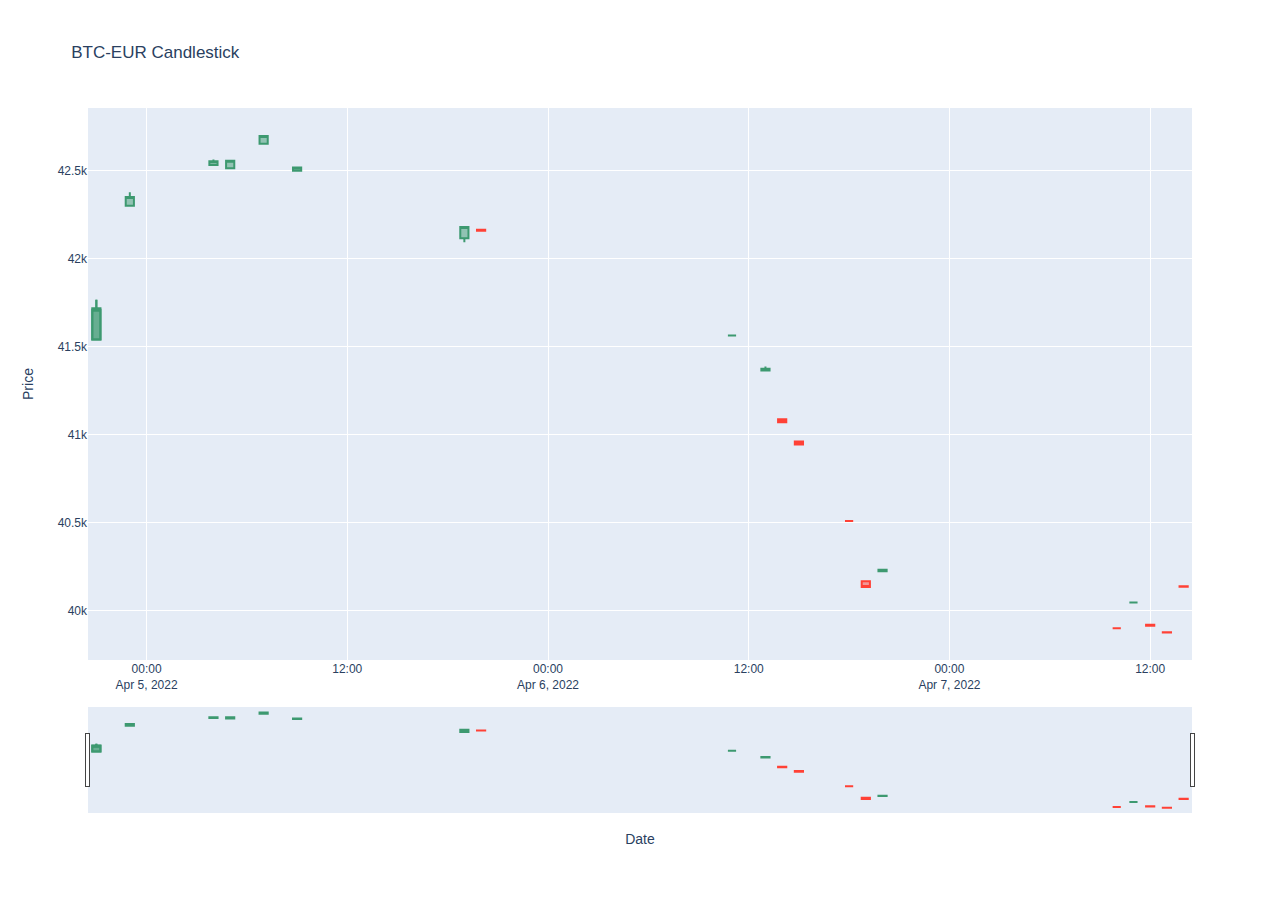
==== templates/candlestickchart.html @ c0e737a2 "Add files via upload" ====
<html>
<head><meta charset="utf-8" /></head>
<body>
    <div>                        <script type="text/javascript">window.PlotlyConfig = {MathJaxConfig: 'local'};</script>
        <script type="text/javascript">/**
* plotly.js v2.9.0
* Copyright 2012-2022, Plotly, Inc.
* All rights reserved.
* Licensed under the MIT license
*/
!function(t){if("object"==typeof exports&&"undefined"!=typeof module)module.exports=t();else if("function"==typeof define&&define.amd)define([],t);else{("undefined"!=typeof window?window:"undefined"!=typeof global?global:"undefined"!=typeof self?self:this).Plotly=t()}}((function(){return function t(e,r,n){function i(o,s){if(!r[o]){if(!e[o]){var l="function"==typeof require&&require;if(!s&&l)return l(o,!0);if(a)return a(o,!0);var c=new Error("Cannot find module '"+o+"'");throw c.code="MODULE_NOT_FOUND",c}var u=r[o]={exports:{}};e[o][0].call(u.exports,(function(t){return i(e[o][1][t]||t)}),u,u.exports,t,e,r,n)}return r[o].exports}for(var a="function"==typeof require&&require,o=0;o<n.length;o++)i(n[o]);return i}({1:[function(t,e,r){"use strict";var n=t("../src/lib"),i={"X,X div":'direction:ltr;font-family:"Open Sans",verdana,arial,sans-serif;margin:0;padding:0;',"X input,X button":'font-family:"Open Sans",verdana,arial,sans-serif;',"X input:focus,X button:focus":"outline:none;","X a":"text-decoration:none;","X a:hover":"text-decoration:none;","X .crisp":"shape-rendering:crispEdges;","X .user-select-none":"-webkit-user-select:none;-moz-user-select:none;-ms-user-select:none;-o-user-select:none;user-select:none;","X svg":"overflow:hidden;","X svg a":"fill:#447adb;","X svg a:hover":"fill:#3c6dc5;","X .main-svg":"position:absolute;top:0;left:0;pointer-events:none;","X .main-svg .draglayer":"pointer-events:all;","X .cursor-default":"cursor:default;","X .cursor-pointer":"cursor:pointer;","X .cursor-crosshair":"cursor:crosshair;","X .cursor-move":"cursor:move;","X .cursor-col-resize":"cursor:col-resize;","X .cursor-row-resize":"cursor:row-resize;","X .cursor-ns-resize":"cursor:ns-resize;","X .cursor-ew-resize":"cursor:ew-resize;","X .cursor-sw-resize":"cursor:sw-resize;","X .cursor-s-resize":"cursor:s-resize;","X .cursor-se-resize":"cursor:se-resize;","X .cursor-w-resize":"cursor:w-resize;","X .cursor-e-resize":"cursor:e-resize;","X .cursor-nw-resize":"cursor:nw-resize;","X .cursor-n-resize":"cursor:n-resize;","X .cursor-ne-resize":"cursor:ne-resize;","X .cursor-grab":"cursor:-webkit-grab;cursor:grab;","X .modebar":"position:absolute;top:2px;right:2px;","X .ease-bg":"-webkit-transition:background-color .3s ease 0s;-moz-transition:background-color .3s ease 0s;-ms-transition:background-color .3s ease 0s;-o-transition:background-color .3s ease 0s;transition:background-color .3s ease 0s;","X .modebar--hover>:not(.watermark)":"opacity:0;-webkit-transition:opacity .3s ease 0s;-moz-transition:opacity .3s ease 0s;-ms-transition:opacity .3s ease 0s;-o-transition:opacity .3s ease 0s;transition:opacity .3s ease 0s;","X:hover .modebar--hover .modebar-group":"opacity:1;","X .modebar-group":"float:left;display:inline-block;box-sizing:border-box;padding-left:8px;position:relative;vertical-align:middle;white-space:nowrap;","X .modebar-btn":"position:relative;font-size:16px;padding:3px 4px;height:22px;cursor:pointer;line-height:normal;box-sizing:border-box;","X .modebar-btn svg":"position:relative;top:2px;","X .modebar.vertical":"display:flex;flex-direction:column;flex-wrap:wrap;align-content:flex-end;max-height:100%;","X .modebar.vertical svg":"top:-1px;","X .modebar.vertical .modebar-group":"display:block;float:none;padding-left:0px;padding-bottom:8px;","X .modebar.vertical .modebar-group .modebar-btn":"display:block;text-align:center;","X [data-title]:before,X [data-title]:after":"position:absolute;-webkit-transform:translate3d(0, 0, 0);-moz-transform:translate3d(0, 0, 0);-ms-transform:translate3d(0, 0, 0);-o-transform:translate3d(0, 0, 0);transform:translate3d(0, 0, 0);display:none;opacity:0;z-index:1001;pointer-events:none;top:110%;right:50%;","X [data-title]:hover:before,X [data-title]:hover:after":"display:block;opacity:1;","X [data-title]:before":'content:"";position:absolute;background:transparent;border:6px solid transparent;z-index:1002;margin-top:-12px;border-bottom-color:#69738a;margin-right:-6px;',"X [data-title]:after":"content:attr(data-title);background:#69738a;color:#fff;padding:8px 10px;font-size:12px;line-height:12px;white-space:nowrap;margin-right:-18px;border-radius:2px;","X .vertical [data-title]:before,X .vertical [data-title]:after":"top:0%;right:200%;","X .vertical [data-title]:before":"border:6px solid transparent;border-left-color:#69738a;margin-top:8px;margin-right:-30px;","X .select-outline":"fill:none;stroke-width:1;shape-rendering:crispEdges;","X .select-outline-1":"stroke:#fff;","X .select-outline-2":"stroke:#000;stroke-dasharray:2px 2px;",Y:'font-family:"Open Sans",verdana,arial,sans-serif;position:fixed;top:50px;right:20px;z-index:10000;font-size:10pt;max-width:180px;',"Y p":"margin:0;","Y .notifier-note":"min-width:180px;max-width:250px;border:1px solid #fff;z-index:3000;margin:0;background-color:#8c97af;background-color:rgba(140,151,175,.9);color:#fff;padding:10px;overflow-wrap:break-word;word-wrap:break-word;-ms-hyphens:auto;-webkit-hyphens:auto;hyphens:auto;","Y .notifier-close":"color:#fff;opacity:.8;float:right;padding:0 5px;background:none;border:none;font-size:20px;font-weight:bold;line-height:20px;","Y .notifier-close:hover":"color:#444;text-decoration:none;cursor:pointer;"};for(var a in i){var o=a.replace(/^,/," ,").replace(/X/g,".js-plotly-plot .plotly").replace(/Y/g,".plotly-notifier");n.addStyleRule(o,i[a])}},{"../src/lib":503}],2:[function(t,e,r){"use strict";e.exports=t("../src/transforms/aggregate")},{"../src/transforms/aggregate":1114}],3:[function(t,e,r){"use strict";e.exports=t("../src/traces/bar")},{"../src/traces/bar":656}],4:[function(t,e,r){"use strict";e.exports=t("../src/traces/barpolar")},{"../src/traces/barpolar":669}],5:[function(t,e,r){"use strict";e.exports=t("../src/traces/box")},{"../src/traces/box":679}],6:[function(t,e,r){"use strict";e.exports=t("../src/components/calendars")},{"../src/components/calendars":364}],7:[function(t,e,r){"use strict";e.exports=t("../src/traces/candlestick")},{"../src/traces/candlestick":688}],8:[function(t,e,r){"use strict";e.exports=t("../src/traces/carpet")},{"../src/traces/carpet":707}],9:[function(t,e,r){"use strict";e.exports=t("../src/traces/choropleth")},{"../src/traces/choropleth":721}],10:[function(t,e,r){"use strict";e.exports=t("../src/traces/choroplethmapbox")},{"../src/traces/choroplethmapbox":728}],11:[function(t,e,r){"use strict";e.exports=t("../src/traces/cone")},{"../src/traces/cone":734}],12:[function(t,e,r){"use strict";e.exports=t("../src/traces/contour")},{"../src/traces/contour":749}],13:[function(t,e,r){"use strict";e.exports=t("../src/traces/contourcarpet")},{"../src/traces/contourcarpet":760}],14:[function(t,e,r){"use strict";e.exports=t("../src/core")},{"../src/core":481}],15:[function(t,e,r){"use strict";e.exports=t("../src/traces/densitymapbox")},{"../src/traces/densitymapbox":768}],16:[function(t,e,r){"use strict";e.exports=t("../src/transforms/filter")},{"../src/transforms/filter":1115}],17:[function(t,e,r){"use strict";e.exports=t("../src/traces/funnel")},{"../src/traces/funnel":778}],18:[function(t,e,r){"use strict";e.exports=t("../src/traces/funnelarea")},{"../src/traces/funnelarea":787}],19:[function(t,e,r){"use strict";e.exports=t("../src/transforms/groupby")},{"../src/transforms/groupby":1116}],20:[function(t,e,r){"use strict";e.exports=t("../src/traces/heatmap")},{"../src/traces/heatmap":800}],21:[function(t,e,r){"use strict";e.exports=t("../src/traces/heatmapgl")},{"../src/traces/heatmapgl":811}],22:[function(t,e,r){"use strict";e.exports=t("../src/traces/histogram")},{"../src/traces/histogram":823}],23:[function(t,e,r){"use strict";e.exports=t("../src/traces/histogram2d")},{"../src/traces/histogram2d":829}],24:[function(t,e,r){"use strict";e.exports=t("../src/traces/histogram2dcontour")},{"../src/traces/histogram2dcontour":833}],25:[function(t,e,r){"use strict";e.exports=t("../src/traces/icicle")},{"../src/traces/icicle":839}],26:[function(t,e,r){"use strict";e.exports=t("../src/traces/image")},{"../src/traces/image":852}],27:[function(t,e,r){"use strict";var n=t("./core");n.register([t("./bar"),t("./box"),t("./heatmap"),t("./histogram"),t("./histogram2d"),t("./histogram2dcontour"),t("./contour"),t("./scatterternary"),t("./violin"),t("./funnel"),t("./waterfall"),t("./image"),t("./pie"),t("./sunburst"),t("./treemap"),t("./icicle"),t("./funnelarea"),t("./scatter3d"),t("./surface"),t("./isosurface"),t("./volume"),t("./mesh3d"),t("./cone"),t("./streamtube"),t("./scattergeo"),t("./choropleth"),t("./scattergl"),t("./splom"),t("./pointcloud"),t("./heatmapgl"),t("./parcoords"),t("./parcats"),t("./scattermapbox"),t("./choroplethmapbox"),t("./densitymapbox"),t("./sankey"),t("./indicator"),t("./table"),t("./carpet"),t("./scattercarpet"),t("./contourcarpet"),t("./ohlc"),t("./candlestick"),t("./scatterpolar"),t("./scatterpolargl"),t("./barpolar"),t("./scattersmith"),t("./aggregate"),t("./filter"),t("./groupby"),t("./sort"),t("./calendars")]),e.exports=n},{"./aggregate":2,"./bar":3,"./barpolar":4,"./box":5,"./calendars":6,"./candlestick":7,"./carpet":8,"./choropleth":9,"./choroplethmapbox":10,"./cone":11,"./contour":12,"./contourcarpet":13,"./core":14,"./densitymapbox":15,"./filter":16,"./funnel":17,"./funnelarea":18,"./groupby":19,"./heatmap":20,"./heatmapgl":21,"./histogram":22,"./histogram2d":23,"./histogram2dcontour":24,"./icicle":25,"./image":26,"./indicator":28,"./isosurface":29,"./mesh3d":30,"./ohlc":31,"./parcats":32,"./parcoords":33,"./pie":34,"./pointcloud":35,"./sankey":36,"./scatter3d":37,"./scattercarpet":38,"./scattergeo":39,"./scattergl":40,"./scattermapbox":41,"./scatterpolar":42,"./scatterpolargl":43,"./scattersmith":44,"./scatterternary":45,"./sort":46,"./splom":47,"./streamtube":48,"./sunburst":49,"./surface":50,"./table":51,"./treemap":52,"./violin":53,"./volume":54,"./waterfall":55}],28:[function(t,e,r){"use strict";e.exports=t("../src/traces/indicator")},{"../src/traces/indicator":860}],29:[function(t,e,r){"use strict";e.exports=t("../src/traces/isosurface")},{"../src/traces/isosurface":866}],30:[function(t,e,r){"use strict";e.exports=t("../src/traces/mesh3d")},{"../src/traces/mesh3d":871}],31:[function(t,e,r){"use strict";e.exports=t("../src/traces/ohlc")},{"../src/traces/ohlc":876}],32:[function(t,e,r){"use strict";e.exports=t("../src/traces/parcats")},{"../src/traces/parcats":885}],33:[function(t,e,r){"use strict";e.exports=t("../src/traces/parcoords")},{"../src/traces/parcoords":895}],34:[function(t,e,r){"use strict";e.exports=t("../src/traces/pie")},{"../src/traces/pie":906}],35:[function(t,e,r){"use strict";e.exports=t("../src/traces/pointcloud")},{"../src/traces/pointcloud":915}],36:[function(t,e,r){"use strict";e.exports=t("../src/traces/sankey")},{"../src/traces/sankey":921}],37:[function(t,e,r){"use strict";e.exports=t("../src/traces/scatter3d")},{"../src/traces/scatter3d":959}],38:[function(t,e,r){"use strict";e.exports=t("../src/traces/scattercarpet")},{"../src/traces/scattercarpet":966}],39:[function(t,e,r){"use strict";e.exports=t("../src/traces/scattergeo")},{"../src/traces/scattergeo":974}],40:[function(t,e,r){"use strict";e.exports=t("../src/traces/scattergl")},{"../src/traces/scattergl":987}],41:[function(t,e,r){"use strict";e.exports=t("../src/traces/scattermapbox")},{"../src/traces/scattermapbox":997}],42:[function(t,e,r){"use strict";e.exports=t("../src/traces/scatterpolar")},{"../src/traces/scatterpolar":1005}],43:[function(t,e,r){"use strict";e.exports=t("../src/traces/scatterpolargl")},{"../src/traces/scatterpolargl":1012}],44:[function(t,e,r){"use strict";e.exports=t("../src/traces/scattersmith")},{"../src/traces/scattersmith":1019}],45:[function(t,e,r){"use strict";e.exports=t("../src/traces/scatterternary")},{"../src/traces/scatterternary":1027}],46:[function(t,e,r){"use strict";e.exports=t("../src/transforms/sort")},{"../src/transforms/sort":1118}],47:[function(t,e,r){"use strict";e.exports=t("../src/traces/splom")},{"../src/traces/splom":1036}],48:[function(t,e,r){"use strict";e.exports=t("../src/traces/streamtube")},{"../src/traces/streamtube":1044}],49:[function(t,e,r){"use strict";e.exports=t("../src/traces/sunburst")},{"../src/traces/sunburst":1052}],50:[function(t,e,r){"use strict";e.exports=t("../src/traces/surface")},{"../src/traces/surface":1061}],51:[function(t,e,r){"use strict";e.exports=t("../src/traces/table")},{"../src/traces/table":1069}],52:[function(t,e,r){"use strict";e.exports=t("../src/traces/treemap")},{"../src/traces/treemap":1080}],53:[function(t,e,r){"use strict";e.exports=t("../src/traces/violin")},{"../src/traces/violin":1093}],54:[function(t,e,r){"use strict";e.exports=t("../src/traces/volume")},{"../src/traces/volume":1101}],55:[function(t,e,r){"use strict";e.exports=t("../src/traces/waterfall")},{"../src/traces/waterfall":1109}],56:[function(t,e,r){!function(n,i){"object"==typeof r&&void 0!==e?i(r,t("d3-array"),t("d3-collection"),t("d3-shape"),t("elementary-circuits-directed-graph")):i(n.d3=n.d3||{},n.d3,n.d3,n.d3,null)}(this,(function(t,e,r,n,i){"use strict";function a(t){return t.target.depth}function o(t,e){return t.sourceLinks.length?t.depth:e-1}function s(t){return function(){return t}}i=i&&i.hasOwnProperty("default")?i.default:i;var l="function"==typeof Symbol&&"symbol"==typeof Symbol.iterator?function(t){return typeof t}:function(t){return t&&"function"==typeof Symbol&&t.constructor===Symbol&&t!==Symbol.prototype?"symbol":typeof t};function c(t,e){return f(t.source,e.source)||t.index-e.index}function u(t,e){return f(t.target,e.target)||t.index-e.index}function f(t,e){return t.partOfCycle===e.partOfCycle?t.y0-e.y0:"top"===t.circularLinkType||"bottom"===e.circularLinkType?-1:1}function h(t){return t.value}function p(t){return(t.y0+t.y1)/2}function d(t){return p(t.source)}function g(t){return p(t.target)}function m(t){return t.index}function v(t){return t.nodes}function y(t){return t.links}function x(t,e){var r=t.get(e);if(!r)throw new Error("missing: "+e);return r}function b(t,e){return e(t)}function _(t,e,r){var n=0;if(null===r){for(var a=[],o=0;o<t.links.length;o++){var s=t.links[o],l=s.source.index,c=s.target.index;a[l]||(a[l]=[]),a[c]||(a[c]=[]),-1===a[l].indexOf(c)&&a[l].push(c)}var u=i(a);u.sort((function(t,e){return t.length-e.length}));var f={};for(o=0;o<u.length;o++){var h=u[o].slice(-2);f[h[0]]||(f[h[0]]={}),f[h[0]][h[1]]=!0}t.links.forEach((function(t){var e=t.target.index,r=t.source.index;e===r||f[r]&&f[r][e]?(t.circular=!0,t.circularLinkID=n,n+=1):t.circular=!1}))}else t.links.forEach((function(t){t.source[r]<t.target[r]?t.circular=!1:(t.circular=!0,t.circularLinkID=n,n+=1)}))}function w(t,e){var r=0,n=0;t.links.forEach((function(i){i.circular&&(i.source.circularLinkType||i.target.circularLinkType?i.circularLinkType=i.source.circularLinkType?i.source.circularLinkType:i.target.circularLinkType:i.circularLinkType=r<n?"top":"bottom","top"==i.circularLinkType?r+=1:n+=1,t.nodes.forEach((function(t){b(t,e)!=b(i.source,e)&&b(t,e)!=b(i.target,e)||(t.circularLinkType=i.circularLinkType)})))})),t.links.forEach((function(t){t.circular&&(t.source.circularLinkType==t.target.circularLinkType&&(t.circularLinkType=t.source.circularLinkType),q(t,e)&&(t.circularLinkType=t.source.circularLinkType))}))}function T(t){var e=Math.abs(t.y1-t.y0),r=Math.abs(t.target.x0-t.source.x1);return Math.atan(r/e)}function k(t,e){var r=0;t.sourceLinks.forEach((function(t){r=t.circular&&!q(t,e)?r+1:r}));var n=0;return t.targetLinks.forEach((function(t){n=t.circular&&!q(t,e)?n+1:n})),r+n}function A(t){var e=t.source.sourceLinks,r=0;e.forEach((function(t){r=t.circular?r+1:r}));var n=t.target.targetLinks,i=0;return n.forEach((function(t){i=t.circular?i+1:i})),!(r>1||i>1)}function M(t,e,r){return t.sort(E),t.forEach((function(n,i){var a,o,s=0;if(q(n,r)&&A(n))n.circularPathData.verticalBuffer=s+n.width/2;else{for(var l=0;l<i;l++)if(a=t[i],o=t[l],!(a.source.column<o.target.column||a.target.column>o.source.column)){var c=t[l].circularPathData.verticalBuffer+t[l].width/2+e;s=c>s?c:s}n.circularPathData.verticalBuffer=s+n.width/2}})),t}function S(t,r,i,a){var o=e.min(t.links,(function(t){return t.source.y0}));t.links.forEach((function(t){t.circular&&(t.circularPathData={})})),M(t.links.filter((function(t){return"top"==t.circularLinkType})),r,a),M(t.links.filter((function(t){return"bottom"==t.circularLinkType})),r,a),t.links.forEach((function(e){if(e.circular){if(e.circularPathData.arcRadius=e.width+10,e.circularPathData.leftNodeBuffer=5,e.circularPathData.rightNodeBuffer=5,e.circularPathData.sourceWidth=e.source.x1-e.source.x0,e.circularPathData.sourceX=e.source.x0+e.circularPathData.sourceWidth,e.circularPathData.targetX=e.target.x0,e.circularPathData.sourceY=e.y0,e.circularPathData.targetY=e.y1,q(e,a)&&A(e))e.circularPathData.leftSmallArcRadius=10+e.width/2,e.circularPathData.leftLargeArcRadius=10+e.width/2,e.circularPathData.rightSmallArcRadius=10+e.width/2,e.circularPathData.rightLargeArcRadius=10+e.width/2,"bottom"==e.circularLinkType?(e.circularPathData.verticalFullExtent=e.source.y1+25+e.circularPathData.verticalBuffer,e.circularPathData.verticalLeftInnerExtent=e.circularPathData.verticalFullExtent-e.circularPathData.leftLargeArcRadius,e.circularPathData.verticalRightInnerExtent=e.circularPathData.verticalFullExtent-e.circularPathData.rightLargeArcRadius):(e.circularPathData.verticalFullExtent=e.source.y0-25-e.circularPathData.verticalBuffer,e.circularPathData.verticalLeftInnerExtent=e.circularPathData.verticalFullExtent+e.circularPathData.leftLargeArcRadius,e.circularPathData.verticalRightInnerExtent=e.circularPathData.verticalFullExtent+e.circularPathData.rightLargeArcRadius);else{var s=e.source.column,l=e.circularLinkType,c=t.links.filter((function(t){return t.source.column==s&&t.circularLinkType==l}));"bottom"==e.circularLinkType?c.sort(C):c.sort(L);var u=0;c.forEach((function(t,n){t.circularLinkID==e.circularLinkID&&(e.circularPathData.leftSmallArcRadius=10+e.width/2+u,e.circularPathData.leftLargeArcRadius=10+e.width/2+n*r+u),u+=t.width})),s=e.target.column,c=t.links.filter((function(t){return t.target.column==s&&t.circularLinkType==l})),"bottom"==e.circularLinkType?c.sort(I):c.sort(P),u=0,c.forEach((function(t,n){t.circularLinkID==e.circularLinkID&&(e.circularPathData.rightSmallArcRadius=10+e.width/2+u,e.circularPathData.rightLargeArcRadius=10+e.width/2+n*r+u),u+=t.width})),"bottom"==e.circularLinkType?(e.circularPathData.verticalFullExtent=Math.max(i,e.source.y1,e.target.y1)+25+e.circularPathData.verticalBuffer,e.circularPathData.verticalLeftInnerExtent=e.circularPathData.verticalFullExtent-e.circularPathData.leftLargeArcRadius,e.circularPathData.verticalRightInnerExtent=e.circularPathData.verticalFullExtent-e.circularPathData.rightLargeArcRadius):(e.circularPathData.verticalFullExtent=o-25-e.circularPathData.verticalBuffer,e.circularPathData.verticalLeftInnerExtent=e.circularPathData.verticalFullExtent+e.circularPathData.leftLargeArcRadius,e.circularPathData.verticalRightInnerExtent=e.circularPathData.verticalFullExtent+e.circularPathData.rightLargeArcRadius)}e.circularPathData.leftInnerExtent=e.circularPathData.sourceX+e.circularPathData.leftNodeBuffer,e.circularPathData.rightInnerExtent=e.circularPathData.targetX-e.circularPathData.rightNodeBuffer,e.circularPathData.leftFullExtent=e.circularPathData.sourceX+e.circularPathData.leftLargeArcRadius+e.circularPathData.leftNodeBuffer,e.circularPathData.rightFullExtent=e.circularPathData.targetX-e.circularPathData.rightLargeArcRadius-e.circularPathData.rightNodeBuffer}if(e.circular)e.path=function(t){var e="";e="top"==t.circularLinkType?"M"+t.circularPathData.sourceX+" "+t.circularPathData.sourceY+" L"+t.circularPathData.leftInnerExtent+" "+t.circularPathData.sourceY+" A"+t.circularPathData.leftLargeArcRadius+" "+t.circularPathData.leftSmallArcRadius+" 0 0 0 "+t.circularPathData.leftFullExtent+" "+(t.circularPathData.sourceY-t.circularPathData.leftSmallArcRadius)+" L"+t.circularPathData.leftFullExtent+" "+t.circularPathData.verticalLeftInnerExtent+" A"+t.circularPathData.leftLargeArcRadius+" "+t.circularPathData.leftLargeArcRadius+" 0 0 0 "+t.circularPathData.leftInnerExtent+" "+t.circularPathData.verticalFullExtent+" L"+t.circularPathData.rightInnerExtent+" "+t.circularPathData.verticalFullExtent+" A"+t.circularPathData.rightLargeArcRadius+" "+t.circularPathData.rightLargeArcRadius+" 0 0 0 "+t.circularPathData.rightFullExtent+" "+t.circularPathData.verticalRightInnerExtent+" L"+t.circularPathData.rightFullExtent+" "+(t.circularPathData.targetY-t.circularPathData.rightSmallArcRadius)+" A"+t.circularPathData.rightLargeArcRadius+" "+t.circularPathData.rightSmallArcRadius+" 0 0 0 "+t.circularPathData.rightInnerExtent+" "+t.circularPathData.targetY+" L"+t.circularPathData.targetX+" "+t.circularPathData.targetY:"M"+t.circularPathData.sourceX+" "+t.circularPathData.sourceY+" L"+t.circularPathData.leftInnerExtent+" "+t.circularPathData.sourceY+" A"+t.circularPathData.leftLargeArcRadius+" "+t.circularPathData.leftSmallArcRadius+" 0 0 1 "+t.circularPathData.leftFullExtent+" "+(t.circularPathData.sourceY+t.circularPathData.leftSmallArcRadius)+" L"+t.circularPathData.leftFullExtent+" "+t.circularPathData.verticalLeftInnerExtent+" A"+t.circularPathData.leftLargeArcRadius+" "+t.circularPathData.leftLargeArcRadius+" 0 0 1 "+t.circularPathData.leftInnerExtent+" "+t.circularPathData.verticalFullExtent+" L"+t.circularPathData.rightInnerExtent+" "+t.circularPathData.verticalFullExtent+" A"+t.circularPathData.rightLargeArcRadius+" "+t.circularPathData.rightLargeArcRadius+" 0 0 1 "+t.circularPathData.rightFullExtent+" "+t.circularPathData.verticalRightInnerExtent+" L"+t.circularPathData.rightFullExtent+" "+(t.circularPathData.targetY+t.circularPathData.rightSmallArcRadius)+" A"+t.circularPathData.rightLargeArcRadius+" "+t.circularPathData.rightSmallArcRadius+" 0 0 1 "+t.circularPathData.rightInnerExtent+" "+t.circularPathData.targetY+" L"+t.circularPathData.targetX+" "+t.circularPathData.targetY;return e}(e);else{var f=n.linkHorizontal().source((function(t){return[t.source.x0+(t.source.x1-t.source.x0),t.y0]})).target((function(t){return[t.target.x0,t.y1]}));e.path=f(e)}}))}function E(t,e){return O(t)==O(e)?"bottom"==t.circularLinkType?C(t,e):L(t,e):O(e)-O(t)}function L(t,e){return t.y0-e.y0}function C(t,e){return e.y0-t.y0}function P(t,e){return t.y1-e.y1}function I(t,e){return e.y1-t.y1}function O(t){return t.target.column-t.source.column}function z(t){return t.target.x0-t.source.x1}function D(t,e){var r=T(t),n=z(e)/Math.tan(r);return"up"==H(t)?t.y1+n:t.y1-n}function R(t,e){var r=T(t),n=z(e)/Math.tan(r);return"up"==H(t)?t.y1-n:t.y1+n}function F(t,e,r,n){t.links.forEach((function(i){if(!i.circular&&i.target.column-i.source.column>1){var a=i.source.column+1,o=i.target.column-1,s=1,l=o-a+1;for(s=1;a<=o;a++,s++)t.nodes.forEach((function(o){if(o.column==a){var c,u=s/(l+1),f=Math.pow(1-u,3),h=3*u*Math.pow(1-u,2),p=3*Math.pow(u,2)*(1-u),d=Math.pow(u,3),g=f*i.y0+h*i.y0+p*i.y1+d*i.y1,m=g-i.width/2,v=g+i.width/2;m>o.y0&&m<o.y1?(c=o.y1-m+10,c="bottom"==o.circularLinkType?c:-c,o=N(o,c,e,r),t.nodes.forEach((function(t){b(t,n)!=b(o,n)&&t.column==o.column&&B(o,t)&&N(t,c,e,r)}))):(v>o.y0&&v<o.y1||m<o.y0&&v>o.y1)&&(c=v-o.y0+10,o=N(o,c,e,r),t.nodes.forEach((function(t){b(t,n)!=b(o,n)&&t.column==o.column&&t.y0<o.y1&&t.y1>o.y1&&N(t,c,e,r)})))}}))}}))}function B(t,e){return t.y0>e.y0&&t.y0<e.y1||(t.y1>e.y0&&t.y1<e.y1||t.y0<e.y0&&t.y1>e.y1)}function N(t,e,r,n){return t.y0+e>=r&&t.y1+e<=n&&(t.y0=t.y0+e,t.y1=t.y1+e,t.targetLinks.forEach((function(t){t.y1=t.y1+e})),t.sourceLinks.forEach((function(t){t.y0=t.y0+e}))),t}function j(t,e,r,n){t.nodes.forEach((function(i){n&&i.y+(i.y1-i.y0)>e&&(i.y=i.y-(i.y+(i.y1-i.y0)-e));var a=t.links.filter((function(t){return b(t.source,r)==b(i,r)})),o=a.length;o>1&&a.sort((function(t,e){if(!t.circular&&!e.circular){if(t.target.column==e.target.column)return t.y1-e.y1;if(!V(t,e))return t.y1-e.y1;if(t.target.column>e.target.column){var r=R(e,t);return t.y1-r}if(e.target.column>t.target.column)return R(t,e)-e.y1}return t.circular&&!e.circular?"top"==t.circularLinkType?-1:1:e.circular&&!t.circular?"top"==e.circularLinkType?1:-1:t.circular&&e.circular?t.circularLinkType===e.circularLinkType&&"top"==t.circularLinkType?t.target.column===e.target.column?t.target.y1-e.target.y1:e.target.column-t.target.column:t.circularLinkType===e.circularLinkType&&"bottom"==t.circularLinkType?t.target.column===e.target.column?e.target.y1-t.target.y1:t.target.column-e.target.column:"top"==t.circularLinkType?-1:1:void 0}));var s=i.y0;a.forEach((function(t){t.y0=s+t.width/2,s+=t.width})),a.forEach((function(t,e){if("bottom"==t.circularLinkType){for(var r=e+1,n=0;r<o;r++)n+=a[r].width;t.y0=i.y1-n-t.width/2}}))}))}function U(t,e,r){t.nodes.forEach((function(e){var n=t.links.filter((function(t){return b(t.target,r)==b(e,r)})),i=n.length;i>1&&n.sort((function(t,e){if(!t.circular&&!e.circular){if(t.source.column==e.source.column)return t.y0-e.y0;if(!V(t,e))return t.y0-e.y0;if(e.source.column<t.source.column){var r=D(e,t);return t.y0-r}if(t.source.column<e.source.column)return D(t,e)-e.y0}return t.circular&&!e.circular?"top"==t.circularLinkType?-1:1:e.circular&&!t.circular?"top"==e.circularLinkType?1:-1:t.circular&&e.circular?t.circularLinkType===e.circularLinkType&&"top"==t.circularLinkType?t.source.column===e.source.column?t.source.y1-e.source.y1:t.source.column-e.source.column:t.circularLinkType===e.circularLinkType&&"bottom"==t.circularLinkType?t.source.column===e.source.column?t.source.y1-e.source.y1:e.source.column-t.source.column:"top"==t.circularLinkType?-1:1:void 0}));var a=e.y0;n.forEach((function(t){t.y1=a+t.width/2,a+=t.width})),n.forEach((function(t,r){if("bottom"==t.circularLinkType){for(var a=r+1,o=0;a<i;a++)o+=n[a].width;t.y1=e.y1-o-t.width/2}}))}))}function V(t,e){return H(t)==H(e)}function H(t){return t.y0-t.y1>0?"up":"down"}function q(t,e){return b(t.source,e)==b(t.target,e)}function G(t,r,n){var i=t.nodes,a=t.links,o=!1,s=!1;if(a.forEach((function(t){"top"==t.circularLinkType?o=!0:"bottom"==t.circularLinkType&&(s=!0)})),0==o||0==s){var l=e.min(i,(function(t){return t.y0})),c=(n-r)/(e.max(i,(function(t){return t.y1}))-l);i.forEach((function(t){var e=(t.y1-t.y0)*c;t.y0=(t.y0-l)*c,t.y1=t.y0+e})),a.forEach((function(t){t.y0=(t.y0-l)*c,t.y1=(t.y1-l)*c,t.width=t.width*c}))}}t.sankeyCircular=function(){var t,n,i=0,a=0,b=1,T=1,A=24,M=m,E=o,L=v,C=y,P=32,I=2,O=null;function z(){var t={nodes:L.apply(null,arguments),links:C.apply(null,arguments)};D(t),_(t,M,O),R(t),B(t),w(t,M),N(t,P,M),V(t);for(var e=4,r=0;r<e;r++)j(t,T,M),U(t,T,M),F(t,a,T,M),j(t,T,M),U(t,T,M);return G(t,a,T),S(t,I,T,M),t}function D(t){t.nodes.forEach((function(t,e){t.index=e,t.sourceLinks=[],t.targetLinks=[]}));var e=r.map(t.nodes,M);return t.links.forEach((function(t,r){t.index=r;var n=t.source,i=t.target;"object"!==(void 0===n?"undefined":l(n))&&(n=t.source=x(e,n)),"object"!==(void 0===i?"undefined":l(i))&&(i=t.target=x(e,i)),n.sourceLinks.push(t),i.targetLinks.push(t)})),t}function R(t){t.nodes.forEach((function(t){t.partOfCycle=!1,t.value=Math.max(e.sum(t.sourceLinks,h),e.sum(t.targetLinks,h)),t.sourceLinks.forEach((function(e){e.circular&&(t.partOfCycle=!0,t.circularLinkType=e.circularLinkType)})),t.targetLinks.forEach((function(e){e.circular&&(t.partOfCycle=!0,t.circularLinkType=e.circularLinkType)}))}))}function B(t){var e,r,n;for(e=t.nodes,r=[],n=0;e.length;++n,e=r,r=[])e.forEach((function(t){t.depth=n,t.sourceLinks.forEach((function(t){r.indexOf(t.target)<0&&!t.circular&&r.push(t.target)}))}));for(e=t.nodes,r=[],n=0;e.length;++n,e=r,r=[])e.forEach((function(t){t.height=n,t.targetLinks.forEach((function(t){r.indexOf(t.source)<0&&!t.circular&&r.push(t.source)}))}));t.nodes.forEach((function(t){t.column=Math.floor(E.call(null,t,n))}))}function N(o,s,l){var c=r.nest().key((function(t){return t.column})).sortKeys(e.ascending).entries(o.nodes).map((function(t){return t.values}));!function(r){if(n){var s=1/0;c.forEach((function(t){var e=T*n/(t.length+1);s=e<s?e:s})),t=s}var l=e.min(c,(function(r){return(T-a-(r.length-1)*t)/e.sum(r,h)}));l*=.3,o.links.forEach((function(t){t.width=t.value*l}));var u=function(t){var r=0,n=0,i=0,a=0,o=e.max(t.nodes,(function(t){return t.column}));return t.links.forEach((function(t){t.circular&&("top"==t.circularLinkType?r+=t.width:n+=t.width,0==t.target.column&&(a+=t.width),t.source.column==o&&(i+=t.width))})),{top:r=r>0?r+25+10:r,bottom:n=n>0?n+25+10:n,left:a=a>0?a+25+10:a,right:i=i>0?i+25+10:i}}(o),f=function(t,r){var n=e.max(t.nodes,(function(t){return t.column})),o=b-i,s=T-a,l=o/(o+r.right+r.left),c=s/(s+r.top+r.bottom);return i=i*l+r.left,b=0==r.right?b:b*l,a=a*c+r.top,T*=c,t.nodes.forEach((function(t){t.x0=i+t.column*((b-i-A)/n),t.x1=t.x0+A})),c}(o,u);l*=f,o.links.forEach((function(t){t.width=t.value*l})),c.forEach((function(t){var e=t.length;t.forEach((function(t,n){t.depth==c.length-1&&1==e||0==t.depth&&1==e?(t.y0=T/2-t.value*l,t.y1=t.y0+t.value*l):t.partOfCycle?0==k(t,r)?(t.y0=T/2+n,t.y1=t.y0+t.value*l):"top"==t.circularLinkType?(t.y0=a+n,t.y1=t.y0+t.value*l):(t.y0=T-t.value*l-n,t.y1=t.y0+t.value*l):0==u.top||0==u.bottom?(t.y0=(T-a)/e*n,t.y1=t.y0+t.value*l):(t.y0=(T-a)/2-e/2+n,t.y1=t.y0+t.value*l)}))}))}(l),y();for(var u=1,m=s;m>0;--m)v(u*=.99,l),y();function v(t,r){var n=c.length;c.forEach((function(i){var a=i.length,o=i[0].depth;i.forEach((function(i){var s;if(i.sourceLinks.length||i.targetLinks.length)if(i.partOfCycle&&k(i,r)>0);else if(0==o&&1==a)s=i.y1-i.y0,i.y0=T/2-s/2,i.y1=T/2+s/2;else if(o==n-1&&1==a)s=i.y1-i.y0,i.y0=T/2-s/2,i.y1=T/2+s/2;else{var l=e.mean(i.sourceLinks,g),c=e.mean(i.targetLinks,d),u=((l&&c?(l+c)/2:l||c)-p(i))*t;i.y0+=u,i.y1+=u}}))}))}function y(){c.forEach((function(e){var r,n,i,o=a,s=e.length;for(e.sort(f),i=0;i<s;++i)(n=o-(r=e[i]).y0)>0&&(r.y0+=n,r.y1+=n),o=r.y1+t;if((n=o-t-T)>0)for(o=r.y0-=n,r.y1-=n,i=s-2;i>=0;--i)(n=(r=e[i]).y1+t-o)>0&&(r.y0-=n,r.y1-=n),o=r.y0}))}}function V(t){t.nodes.forEach((function(t){t.sourceLinks.sort(u),t.targetLinks.sort(c)})),t.nodes.forEach((function(t){var e=t.y0,r=e,n=t.y1,i=n;t.sourceLinks.forEach((function(t){t.circular?(t.y0=n-t.width/2,n-=t.width):(t.y0=e+t.width/2,e+=t.width)})),t.targetLinks.forEach((function(t){t.circular?(t.y1=i-t.width/2,i-=t.width):(t.y1=r+t.width/2,r+=t.width)}))}))}return z.nodeId=function(t){return arguments.length?(M="function"==typeof t?t:s(t),z):M},z.nodeAlign=function(t){return arguments.length?(E="function"==typeof t?t:s(t),z):E},z.nodeWidth=function(t){return arguments.length?(A=+t,z):A},z.nodePadding=function(e){return arguments.length?(t=+e,z):t},z.nodes=function(t){return arguments.length?(L="function"==typeof t?t:s(t),z):L},z.links=function(t){return arguments.length?(C="function"==typeof t?t:s(t),z):C},z.size=function(t){return arguments.length?(i=a=0,b=+t[0],T=+t[1],z):[b-i,T-a]},z.extent=function(t){return arguments.length?(i=+t[0][0],b=+t[1][0],a=+t[0][1],T=+t[1][1],z):[[i,a],[b,T]]},z.iterations=function(t){return arguments.length?(P=+t,z):P},z.circularLinkGap=function(t){return arguments.length?(I=+t,z):I},z.nodePaddingRatio=function(t){return arguments.length?(n=+t,z):n},z.sortNodes=function(t){return arguments.length?(O=t,z):O},z.update=function(t){return w(t,M),V(t),t.links.forEach((function(t){t.circular&&(t.circularLinkType=t.y0+t.y1<T?"top":"bottom",t.source.circularLinkType=t.circularLinkType,t.target.circularLinkType=t.circularLinkType)})),j(t,T,M,!1),U(t,T,M),S(t,I,T,M),t},z},t.sankeyCenter=function(t){return t.targetLinks.length?t.depth:t.sourceLinks.length?e.min(t.sourceLinks,a)-1:0},t.sankeyLeft=function(t){return t.depth},t.sankeyRight=function(t,e){return e-1-t.height},t.sankeyJustify=o,Object.defineProperty(t,"__esModule",{value:!0})}))},{"d3-array":107,"d3-collection":108,"d3-shape":119,"elementary-circuits-directed-graph":130}],57:[function(t,e,r){!function(n,i){"object"==typeof r&&void 0!==e?i(r,t("d3-array"),t("d3-collection"),t("d3-shape")):i(n.d3=n.d3||{},n.d3,n.d3,n.d3)}(this,(function(t,e,r,n){"use strict";function i(t){return t.target.depth}function a(t,e){return t.sourceLinks.length?t.depth:e-1}function o(t){return function(){return t}}function s(t,e){return c(t.source,e.source)||t.index-e.index}function l(t,e){return c(t.target,e.target)||t.index-e.index}function c(t,e){return t.y0-e.y0}function u(t){return t.value}function f(t){return(t.y0+t.y1)/2}function h(t){return f(t.source)*t.value}function p(t){return f(t.target)*t.value}function d(t){return t.index}function g(t){return t.nodes}function m(t){return t.links}function v(t,e){var r=t.get(e);if(!r)throw new Error("missing: "+e);return r}function y(t){return[t.source.x1,t.y0]}function x(t){return[t.target.x0,t.y1]}t.sankey=function(){var t=0,n=0,i=1,y=1,x=24,b=8,_=d,w=a,T=g,k=m,A=32;function M(){var t={nodes:T.apply(null,arguments),links:k.apply(null,arguments)};return S(t),E(t),L(t),C(t),P(t),t}function S(t){t.nodes.forEach((function(t,e){t.index=e,t.sourceLinks=[],t.targetLinks=[]}));var e=r.map(t.nodes,_);t.links.forEach((function(t,r){t.index=r;var n=t.source,i=t.target;"object"!=typeof n&&(n=t.source=v(e,n)),"object"!=typeof i&&(i=t.target=v(e,i)),n.sourceLinks.push(t),i.targetLinks.push(t)}))}function E(t){t.nodes.forEach((function(t){t.value=Math.max(e.sum(t.sourceLinks,u),e.sum(t.targetLinks,u))}))}function L(e){var r,n,a;for(r=e.nodes,n=[],a=0;r.length;++a,r=n,n=[])r.forEach((function(t){t.depth=a,t.sourceLinks.forEach((function(t){n.indexOf(t.target)<0&&n.push(t.target)}))}));for(r=e.nodes,n=[],a=0;r.length;++a,r=n,n=[])r.forEach((function(t){t.height=a,t.targetLinks.forEach((function(t){n.indexOf(t.source)<0&&n.push(t.source)}))}));var o=(i-t-x)/(a-1);e.nodes.forEach((function(e){e.x1=(e.x0=t+Math.max(0,Math.min(a-1,Math.floor(w.call(null,e,a))))*o)+x}))}function C(t){var i=r.nest().key((function(t){return t.x0})).sortKeys(e.ascending).entries(t.nodes).map((function(t){return t.values}));!function(){var r=e.max(i,(function(t){return t.length})),a=2/3*(y-n)/(r-1);b>a&&(b=a);var o=e.min(i,(function(t){return(y-n-(t.length-1)*b)/e.sum(t,u)}));i.forEach((function(t){t.forEach((function(t,e){t.y1=(t.y0=e)+t.value*o}))})),t.links.forEach((function(t){t.width=t.value*o}))}(),d();for(var a=1,o=A;o>0;--o)l(a*=.99),d(),s(a),d();function s(t){i.forEach((function(r){r.forEach((function(r){if(r.targetLinks.length){var n=(e.sum(r.targetLinks,h)/e.sum(r.targetLinks,u)-f(r))*t;r.y0+=n,r.y1+=n}}))}))}function l(t){i.slice().reverse().forEach((function(r){r.forEach((function(r){if(r.sourceLinks.length){var n=(e.sum(r.sourceLinks,p)/e.sum(r.sourceLinks,u)-f(r))*t;r.y0+=n,r.y1+=n}}))}))}function d(){i.forEach((function(t){var e,r,i,a=n,o=t.length;for(t.sort(c),i=0;i<o;++i)(r=a-(e=t[i]).y0)>0&&(e.y0+=r,e.y1+=r),a=e.y1+b;if((r=a-b-y)>0)for(a=e.y0-=r,e.y1-=r,i=o-2;i>=0;--i)(r=(e=t[i]).y1+b-a)>0&&(e.y0-=r,e.y1-=r),a=e.y0}))}}function P(t){t.nodes.forEach((function(t){t.sourceLinks.sort(l),t.targetLinks.sort(s)})),t.nodes.forEach((function(t){var e=t.y0,r=e;t.sourceLinks.forEach((function(t){t.y0=e+t.width/2,e+=t.width})),t.targetLinks.forEach((function(t){t.y1=r+t.width/2,r+=t.width}))}))}return M.update=function(t){return P(t),t},M.nodeId=function(t){return arguments.length?(_="function"==typeof t?t:o(t),M):_},M.nodeAlign=function(t){return arguments.length?(w="function"==typeof t?t:o(t),M):w},M.nodeWidth=function(t){return arguments.length?(x=+t,M):x},M.nodePadding=function(t){return arguments.length?(b=+t,M):b},M.nodes=function(t){return arguments.length?(T="function"==typeof t?t:o(t),M):T},M.links=function(t){return arguments.length?(k="function"==typeof t?t:o(t),M):k},M.size=function(e){return arguments.length?(t=n=0,i=+e[0],y=+e[1],M):[i-t,y-n]},M.extent=function(e){return arguments.length?(t=+e[0][0],i=+e[1][0],n=+e[0][1],y=+e[1][1],M):[[t,n],[i,y]]},M.iterations=function(t){return arguments.length?(A=+t,M):A},M},t.sankeyCenter=function(t){return t.targetLinks.length?t.depth:t.sourceLinks.length?e.min(t.sourceLinks,i)-1:0},t.sankeyLeft=function(t){return t.depth},t.sankeyRight=function(t,e){return e-1-t.height},t.sankeyJustify=a,t.sankeyLinkHorizontal=function(){return n.linkHorizontal().source(y).target(x)},Object.defineProperty(t,"__esModule",{value:!0})}))},{"d3-array":107,"d3-collection":108,"d3-shape":119}],58:[function(t,e,r){(function(){var t={version:"3.8.0"},r=[].slice,n=function(t){return r.call(t)},i=self.document;function a(t){return t&&(t.ownerDocument||t.document||t).documentElement}function o(t){return t&&(t.ownerDocument&&t.ownerDocument.defaultView||t.document&&t||t.defaultView)}if(i)try{n(i.documentElement.childNodes)[0].nodeType}catch(t){n=function(t){for(var e=t.length,r=new Array(e);e--;)r[e]=t[e];return r}}if(Date.now||(Date.now=function(){return+new Date}),i)try{i.createElement("DIV").style.setProperty("opacity",0,"")}catch(t){var s=this.Element.prototype,l=s.setAttribute,c=s.setAttributeNS,u=this.CSSStyleDeclaration.prototype,f=u.setProperty;s.setAttribute=function(t,e){l.call(this,t,e+"")},s.setAttributeNS=function(t,e,r){c.call(this,t,e,r+"")},u.setProperty=function(t,e,r){f.call(this,t,e+"",r)}}function h(t,e){return t<e?-1:t>e?1:t>=e?0:NaN}function p(t){return null===t?NaN:+t}function d(t){return!isNaN(t)}function g(t){return{left:function(e,r,n,i){for(arguments.length<3&&(n=0),arguments.length<4&&(i=e.length);n<i;){var a=n+i>>>1;t(e[a],r)<0?n=a+1:i=a}return n},right:function(e,r,n,i){for(arguments.length<3&&(n=0),arguments.length<4&&(i=e.length);n<i;){var a=n+i>>>1;t(e[a],r)>0?i=a:n=a+1}return n}}}t.ascending=h,t.descending=function(t,e){return e<t?-1:e>t?1:e>=t?0:NaN},t.min=function(t,e){var r,n,i=-1,a=t.length;if(1===arguments.length){for(;++i<a;)if(null!=(n=t[i])&&n>=n){r=n;break}for(;++i<a;)null!=(n=t[i])&&r>n&&(r=n)}else{for(;++i<a;)if(null!=(n=e.call(t,t[i],i))&&n>=n){r=n;break}for(;++i<a;)null!=(n=e.call(t,t[i],i))&&r>n&&(r=n)}return r},t.max=function(t,e){var r,n,i=-1,a=t.length;if(1===arguments.length){for(;++i<a;)if(null!=(n=t[i])&&n>=n){r=n;break}for(;++i<a;)null!=(n=t[i])&&n>r&&(r=n)}else{for(;++i<a;)if(null!=(n=e.call(t,t[i],i))&&n>=n){r=n;break}for(;++i<a;)null!=(n=e.call(t,t[i],i))&&n>r&&(r=n)}return r},t.extent=function(t,e){var r,n,i,a=-1,o=t.length;if(1===arguments.length){for(;++a<o;)if(null!=(n=t[a])&&n>=n){r=i=n;break}for(;++a<o;)null!=(n=t[a])&&(r>n&&(r=n),i<n&&(i=n))}else{for(;++a<o;)if(null!=(n=e.call(t,t[a],a))&&n>=n){r=i=n;break}for(;++a<o;)null!=(n=e.call(t,t[a],a))&&(r>n&&(r=n),i<n&&(i=n))}return[r,i]},t.sum=function(t,e){var r,n=0,i=t.length,a=-1;if(1===arguments.length)for(;++a<i;)d(r=+t[a])&&(n+=r);else for(;++a<i;)d(r=+e.call(t,t[a],a))&&(n+=r);return n},t.mean=function(t,e){var r,n=0,i=t.length,a=-1,o=i;if(1===arguments.length)for(;++a<i;)d(r=p(t[a]))?n+=r:--o;else for(;++a<i;)d(r=p(e.call(t,t[a],a)))?n+=r:--o;if(o)return n/o},t.quantile=function(t,e){var r=(t.length-1)*e+1,n=Math.floor(r),i=+t[n-1],a=r-n;return a?i+a*(t[n]-i):i},t.median=function(e,r){var n,i=[],a=e.length,o=-1;if(1===arguments.length)for(;++o<a;)d(n=p(e[o]))&&i.push(n);else for(;++o<a;)d(n=p(r.call(e,e[o],o)))&&i.push(n);if(i.length)return t.quantile(i.sort(h),.5)},t.variance=function(t,e){var r,n,i=t.length,a=0,o=0,s=-1,l=0;if(1===arguments.length)for(;++s<i;)d(r=p(t[s]))&&(o+=(n=r-a)*(r-(a+=n/++l)));else for(;++s<i;)d(r=p(e.call(t,t[s],s)))&&(o+=(n=r-a)*(r-(a+=n/++l)));if(l>1)return o/(l-1)},t.deviation=function(){var e=t.variance.apply(this,arguments);return e?Math.sqrt(e):e};var m=g(h);function v(t){return t.length}t.bisectLeft=m.left,t.bisect=t.bisectRight=m.right,t.bisector=function(t){return g(1===t.length?function(e,r){return h(t(e),r)}:t)},t.shuffle=function(t,e,r){(a=arguments.length)<3&&(r=t.length,a<2&&(e=0));for(var n,i,a=r-e;a;)i=Math.random()*a--|0,n=t[a+e],t[a+e]=t[i+e],t[i+e]=n;return t},t.permute=function(t,e){for(var r=e.length,n=new Array(r);r--;)n[r]=t[e[r]];return n},t.pairs=function(t){for(var e=0,r=t.length-1,n=t[0],i=new Array(r<0?0:r);e<r;)i[e]=[n,n=t[++e]];return i},t.transpose=function(e){if(!(a=e.length))return[];for(var r=-1,n=t.min(e,v),i=new Array(n);++r<n;)for(var a,o=-1,s=i[r]=new Array(a);++o<a;)s[o]=e[o][r];return i},t.zip=function(){return t.transpose(arguments)},t.keys=function(t){var e=[];for(var r in t)e.push(r);return e},t.values=function(t){var e=[];for(var r in t)e.push(t[r]);return e},t.entries=function(t){var e=[];for(var r in t)e.push({key:r,value:t[r]});return e},t.merge=function(t){for(var e,r,n,i=t.length,a=-1,o=0;++a<i;)o+=t[a].length;for(r=new Array(o);--i>=0;)for(e=(n=t[i]).length;--e>=0;)r[--o]=n[e];return r};var y=Math.abs;function x(t){for(var e=1;t*e%1;)e*=10;return e}function b(t,e){for(var r in e)Object.defineProperty(t.prototype,r,{value:e[r],enumerable:!1})}function _(){this._=Object.create(null)}t.range=function(t,e,r){if(arguments.length<3&&(r=1,arguments.length<2&&(e=t,t=0)),(e-t)/r==1/0)throw new Error("infinite range");var n,i=[],a=x(y(r)),o=-1;if(t*=a,e*=a,(r*=a)<0)for(;(n=t+r*++o)>e;)i.push(n/a);else for(;(n=t+r*++o)<e;)i.push(n/a);return i},t.map=function(t,e){var r=new _;if(t instanceof _)t.forEach((function(t,e){r.set(t,e)}));else if(Array.isArray(t)){var n,i=-1,a=t.length;if(1===arguments.length)for(;++i<a;)r.set(i,t[i]);else for(;++i<a;)r.set(e.call(t,n=t[i],i),n)}else for(var o in t)r.set(o,t[o]);return r};function w(t){return"__proto__"==(t+="")||"\0"===t[0]?"\0"+t:t}function T(t){return"\0"===(t+="")[0]?t.slice(1):t}function k(t){return w(t)in this._}function A(t){return(t=w(t))in this._&&delete this._[t]}function M(){var t=[];for(var e in this._)t.push(T(e));return t}function S(){var t=0;for(var e in this._)++t;return t}function E(){for(var t in this._)return!1;return!0}function L(){this._=Object.create(null)}function C(t){return t}function P(t,e,r){return function(){var n=r.apply(e,arguments);return n===e?t:n}}function I(t,e){if(e in t)return e;e=e.charAt(0).toUpperCase()+e.slice(1);for(var r=0,n=O.length;r<n;++r){var i=O[r]+e;if(i in t)return i}}b(_,{has:k,get:function(t){return this._[w(t)]},set:function(t,e){return this._[w(t)]=e},remove:A,keys:M,values:function(){var t=[];for(var e in this._)t.push(this._[e]);return t},entries:function(){var t=[];for(var e in this._)t.push({key:T(e),value:this._[e]});return t},size:S,empty:E,forEach:function(t){for(var e in this._)t.call(this,T(e),this._[e])}}),t.nest=function(){var e,r,n={},i=[],a=[];function o(t,a,s){if(s>=i.length)return r?r.call(n,a):e?a.sort(e):a;for(var l,c,u,f,h=-1,p=a.length,d=i[s++],g=new _;++h<p;)(f=g.get(l=d(c=a[h])))?f.push(c):g.set(l,[c]);return t?(c=t(),u=function(e,r){c.set(e,o(t,r,s))}):(c={},u=function(e,r){c[e]=o(t,r,s)}),g.forEach(u),c}return n.map=function(t,e){return o(e,t,0)},n.entries=function(e){return function t(e,r){if(r>=i.length)return e;var n=[],o=a[r++];return e.forEach((function(e,i){n.push({key:e,values:t(i,r)})})),o?n.sort((function(t,e){return o(t.key,e.key)})):n}(o(t.map,e,0),0)},n.key=function(t){return i.push(t),n},n.sortKeys=function(t){return a[i.length-1]=t,n},n.sortValues=function(t){return e=t,n},n.rollup=function(t){return r=t,n},n},t.set=function(t){var e=new L;if(t)for(var r=0,n=t.length;r<n;++r)e.add(t[r]);return e},b(L,{has:k,add:function(t){return this._[w(t+="")]=!0,t},remove:A,values:M,size:S,empty:E,forEach:function(t){for(var e in this._)t.call(this,T(e))}}),t.behavior={},t.rebind=function(t,e){for(var r,n=1,i=arguments.length;++n<i;)t[r=arguments[n]]=P(t,e,e[r]);return t};var O=["webkit","ms","moz","Moz","o","O"];function z(){}function D(){}function R(t){var e=[],r=new _;function n(){for(var r,n=e,i=-1,a=n.length;++i<a;)(r=n[i].on)&&r.apply(this,arguments);return t}return n.on=function(n,i){var a,o=r.get(n);return arguments.length<2?o&&o.on:(o&&(o.on=null,e=e.slice(0,a=e.indexOf(o)).concat(e.slice(a+1)),r.remove(n)),i&&e.push(r.set(n,{on:i})),t)},n}function F(){t.event.preventDefault()}function B(){for(var e,r=t.event;e=r.sourceEvent;)r=e;return r}function N(e){for(var r=new D,n=0,i=arguments.length;++n<i;)r[arguments[n]]=R(r);return r.of=function(n,i){return function(a){try{var o=a.sourceEvent=t.event;a.target=e,t.event=a,r[a.type].apply(n,i)}finally{t.event=o}}},r}t.dispatch=function(){for(var t=new D,e=-1,r=arguments.length;++e<r;)t[arguments[e]]=R(t);return t},D.prototype.on=function(t,e){var r=t.indexOf("."),n="";if(r>=0&&(n=t.slice(r+1),t=t.slice(0,r)),t)return arguments.length<2?this[t].on(n):this[t].on(n,e);if(2===arguments.length){if(null==e)for(t in this)this.hasOwnProperty(t)&&this[t].on(n,null);return this}},t.event=null,t.requote=function(t){return t.replace(j,"\\$&")};var j=/[\\\^\$\*\+\?\|\[\]\(\)\.\{\}]/g,U={}.__proto__?function(t,e){t.__proto__=e}:function(t,e){for(var r in e)t[r]=e[r]};function V(t){return U(t,Y),t}var H=function(t,e){return e.querySelector(t)},q=function(t,e){return e.querySelectorAll(t)},G=function(t,e){var r=t.matches||t[I(t,"matchesSelector")];return(G=function(t,e){return r.call(t,e)})(t,e)};"function"==typeof Sizzle&&(H=function(t,e){return Sizzle(t,e)[0]||null},q=Sizzle,G=Sizzle.matchesSelector),t.selection=function(){return t.select(i.documentElement)};var Y=t.selection.prototype=[];function W(t){return"function"==typeof t?t:function(){return H(t,this)}}function X(t){return"function"==typeof t?t:function(){return q(t,this)}}Y.select=function(t){var e,r,n,i,a=[];t=W(t);for(var o=-1,s=this.length;++o<s;){a.push(e=[]),e.parentNode=(n=this[o]).parentNode;for(var l=-1,c=n.length;++l<c;)(i=n[l])?(e.push(r=t.call(i,i.__data__,l,o)),r&&"__data__"in i&&(r.__data__=i.__data__)):e.push(null)}return V(a)},Y.selectAll=function(t){var e,r,i=[];t=X(t);for(var a=-1,o=this.length;++a<o;)for(var s=this[a],l=-1,c=s.length;++l<c;)(r=s[l])&&(i.push(e=n(t.call(r,r.__data__,l,a))),e.parentNode=r);return V(i)};var Z="http://www.w3.org/1999/xhtml",J={svg:"http://www.w3.org/2000/svg",xhtml:Z,xlink:"http://www.w3.org/1999/xlink",xml:"http://www.w3.org/XML/1998/namespace",xmlns:"http://www.w3.org/2000/xmlns/"};function K(e,r){return e=t.ns.qualify(e),null==r?e.local?function(){this.removeAttributeNS(e.space,e.local)}:function(){this.removeAttribute(e)}:"function"==typeof r?e.local?function(){var t=r.apply(this,arguments);null==t?this.removeAttributeNS(e.space,e.local):this.setAttributeNS(e.space,e.local,t)}:function(){var t=r.apply(this,arguments);null==t?this.removeAttribute(e):this.setAttribute(e,t)}:e.local?function(){this.setAttributeNS(e.space,e.local,r)}:function(){this.setAttribute(e,r)}}function Q(t){return t.trim().replace(/\s+/g," ")}function $(e){return new RegExp("(?:^|\\s+)"+t.requote(e)+"(?:\\s+|$)","g")}function tt(t){return(t+"").trim().split(/^|\s+/)}function et(t,e){var r=(t=tt(t).map(rt)).length;return"function"==typeof e?function(){for(var n=-1,i=e.apply(this,arguments);++n<r;)t[n](this,i)}:function(){for(var n=-1;++n<r;)t[n](this,e)}}function rt(t){var e=$(t);return function(r,n){if(i=r.classList)return n?i.add(t):i.remove(t);var i=r.getAttribute("class")||"";n?(e.lastIndex=0,e.test(i)||r.setAttribute("class",Q(i+" "+t))):r.setAttribute("class",Q(i.replace(e," ")))}}function nt(t,e,r){return null==e?function(){this.style.removeProperty(t)}:"function"==typeof e?function(){var n=e.apply(this,arguments);null==n?this.style.removeProperty(t):this.style.setProperty(t,n,r)}:function(){this.style.setProperty(t,e,r)}}function it(t,e){return null==e?function(){delete this[t]}:"function"==typeof e?function(){var r=e.apply(this,arguments);null==r?delete this[t]:this[t]=r}:function(){this[t]=e}}function at(e){return"function"==typeof e?e:(e=t.ns.qualify(e)).local?function(){return this.ownerDocument.createElementNS(e.space,e.local)}:function(){var t=this.ownerDocument,r=this.namespaceURI;return r===Z&&t.documentElement.namespaceURI===Z?t.createElement(e):t.createElementNS(r,e)}}function ot(){var t=this.parentNode;t&&t.removeChild(this)}function st(t){return{__data__:t}}function lt(t){return function(){return G(this,t)}}function ct(t){return arguments.length||(t=h),function(e,r){return e&&r?t(e.__data__,r.__data__):!e-!r}}function ut(t,e){for(var r=0,n=t.length;r<n;r++)for(var i,a=t[r],o=0,s=a.length;o<s;o++)(i=a[o])&&e(i,o,r);return t}function ft(t){return U(t,ht),t}t.ns={prefix:J,qualify:function(t){var e=t.indexOf(":"),r=t;return e>=0&&"xmlns"!==(r=t.slice(0,e))&&(t=t.slice(e+1)),J.hasOwnProperty(r)?{space:J[r],local:t}:t}},Y.attr=function(e,r){if(arguments.length<2){if("string"==typeof e){var n=this.node();return(e=t.ns.qualify(e)).local?n.getAttributeNS(e.space,e.local):n.getAttribute(e)}for(r in e)this.each(K(r,e[r]));return this}return this.each(K(e,r))},Y.classed=function(t,e){if(arguments.length<2){if("string"==typeof t){var r=this.node(),n=(t=tt(t)).length,i=-1;if(e=r.classList){for(;++i<n;)if(!e.contains(t[i]))return!1}else for(e=r.getAttribute("class");++i<n;)if(!$(t[i]).test(e))return!1;return!0}for(e in t)this.each(et(e,t[e]));return this}return this.each(et(t,e))},Y.style=function(t,e,r){var n=arguments.length;if(n<3){if("string"!=typeof t){for(r in n<2&&(e=""),t)this.each(nt(r,t[r],e));return this}if(n<2){var i=this.node();return o(i).getComputedStyle(i,null).getPropertyValue(t)}r=""}return this.each(nt(t,e,r))},Y.property=function(t,e){if(arguments.length<2){if("string"==typeof t)return this.node()[t];for(e in t)this.each(it(e,t[e]));return this}return this.each(it(t,e))},Y.text=function(t){return arguments.length?this.each("function"==typeof t?function(){var e=t.apply(this,arguments);this.textContent=null==e?"":e}:null==t?function(){this.textContent=""}:function(){this.textContent=t}):this.node().textContent},Y.html=function(t){return arguments.length?this.each("function"==typeof t?function(){var e=t.apply(this,arguments);this.innerHTML=null==e?"":e}:null==t?function(){this.innerHTML=""}:function(){this.innerHTML=t}):this.node().innerHTML},Y.append=function(t){return t=at(t),this.select((function(){return this.appendChild(t.apply(this,arguments))}))},Y.insert=function(t,e){return t=at(t),e=W(e),this.select((function(){return this.insertBefore(t.apply(this,arguments),e.apply(this,arguments)||null)}))},Y.remove=function(){return this.each(ot)},Y.data=function(t,e){var r,n,i=-1,a=this.length;if(!arguments.length){for(t=new Array(a=(r=this[0]).length);++i<a;)(n=r[i])&&(t[i]=n.__data__);return t}function o(t,r){var n,i,a,o=t.length,u=r.length,f=Math.min(o,u),h=new Array(u),p=new Array(u),d=new Array(o);if(e){var g,m=new _,v=new Array(o);for(n=-1;++n<o;)(i=t[n])&&(m.has(g=e.call(i,i.__data__,n))?d[n]=i:m.set(g,i),v[n]=g);for(n=-1;++n<u;)(i=m.get(g=e.call(r,a=r[n],n)))?!0!==i&&(h[n]=i,i.__data__=a):p[n]=st(a),m.set(g,!0);for(n=-1;++n<o;)n in v&&!0!==m.get(v[n])&&(d[n]=t[n])}else{for(n=-1;++n<f;)i=t[n],a=r[n],i?(i.__data__=a,h[n]=i):p[n]=st(a);for(;n<u;++n)p[n]=st(r[n]);for(;n<o;++n)d[n]=t[n]}p.update=h,p.parentNode=h.parentNode=d.parentNode=t.parentNode,s.push(p),l.push(h),c.push(d)}var s=ft([]),l=V([]),c=V([]);if("function"==typeof t)for(;++i<a;)o(r=this[i],t.call(r,r.parentNode.__data__,i));else for(;++i<a;)o(r=this[i],t);return l.enter=function(){return s},l.exit=function(){return c},l},Y.datum=function(t){return arguments.length?this.property("__data__",t):this.property("__data__")},Y.filter=function(t){var e,r,n,i=[];"function"!=typeof t&&(t=lt(t));for(var a=0,o=this.length;a<o;a++){i.push(e=[]),e.parentNode=(r=this[a]).parentNode;for(var s=0,l=r.length;s<l;s++)(n=r[s])&&t.call(n,n.__data__,s,a)&&e.push(n)}return V(i)},Y.order=function(){for(var t=-1,e=this.length;++t<e;)for(var r,n=this[t],i=n.length-1,a=n[i];--i>=0;)(r=n[i])&&(a&&a!==r.nextSibling&&a.parentNode.insertBefore(r,a),a=r);return this},Y.sort=function(t){t=ct.apply(this,arguments);for(var e=-1,r=this.length;++e<r;)this[e].sort(t);return this.order()},Y.each=function(t){return ut(this,(function(e,r,n){t.call(e,e.__data__,r,n)}))},Y.call=function(t){var e=n(arguments);return t.apply(e[0]=this,e),this},Y.empty=function(){return!this.node()},Y.node=function(){for(var t=0,e=this.length;t<e;t++)for(var r=this[t],n=0,i=r.length;n<i;n++){var a=r[n];if(a)return a}return null},Y.size=function(){var t=0;return ut(this,(function(){++t})),t};var ht=[];function pt(t){var e,r;return function(n,i,a){var o,s=t[a].update,l=s.length;for(a!=r&&(r=a,e=0),i>=e&&(e=i+1);!(o=s[e])&&++e<l;);return o}}function dt(e,r,i){var a="__on"+e,o=e.indexOf("."),s=mt;o>0&&(e=e.slice(0,o));var l=gt.get(e);function c(){var t=this[a];t&&(this.removeEventListener(e,t,t.$),delete this[a])}return l&&(e=l,s=vt),o?r?function(){var t=s(r,n(arguments));c.call(this),this.addEventListener(e,this[a]=t,t.$=i),t._=r}:c:r?z:function(){var r,n=new RegExp("^__on([^.]+)"+t.requote(e)+"$");for(var i in this)if(r=i.match(n)){var a=this[i];this.removeEventListener(r[1],a,a.$),delete this[i]}}}t.selection.enter=ft,t.selection.enter.prototype=ht,ht.append=Y.append,ht.empty=Y.empty,ht.node=Y.node,ht.call=Y.call,ht.size=Y.size,ht.select=function(t){for(var e,r,n,i,a,o=[],s=-1,l=this.length;++s<l;){n=(i=this[s]).update,o.push(e=[]),e.parentNode=i.parentNode;for(var c=-1,u=i.length;++c<u;)(a=i[c])?(e.push(n[c]=r=t.call(i.parentNode,a.__data__,c,s)),r.__data__=a.__data__):e.push(null)}return V(o)},ht.insert=function(t,e){return arguments.length<2&&(e=pt(this)),Y.insert.call(this,t,e)},t.select=function(t){var e;return"string"==typeof t?(e=[H(t,i)]).parentNode=i.documentElement:(e=[t]).parentNode=a(t),V([e])},t.selectAll=function(t){var e;return"string"==typeof t?(e=n(q(t,i))).parentNode=i.documentElement:(e=n(t)).parentNode=null,V([e])},Y.on=function(t,e,r){var n=arguments.length;if(n<3){if("string"!=typeof t){for(r in n<2&&(e=!1),t)this.each(dt(r,t[r],e));return this}if(n<2)return(n=this.node()["__on"+t])&&n._;r=!1}return this.each(dt(t,e,r))};var gt=t.map({mouseenter:"mouseover",mouseleave:"mouseout"});function mt(e,r){return function(n){var i=t.event;t.event=n,r[0]=this.__data__;try{e.apply(this,r)}finally{t.event=i}}}function vt(t,e){var r=mt(t,e);return function(t){var e=t.relatedTarget;e&&(e===this||8&e.compareDocumentPosition(this))||r.call(this,t)}}i&&gt.forEach((function(t){"on"+t in i&&gt.remove(t)}));var yt,xt=0;function bt(e){var r=".dragsuppress-"+ ++xt,n="click"+r,i=t.select(o(e)).on("touchmove"+r,F).on("dragstart"+r,F).on("selectstart"+r,F);if(null==yt&&(yt=!("onselectstart"in e)&&I(e.style,"userSelect")),yt){var s=a(e).style,l=s[yt];s[yt]="none"}return function(t){if(i.on(r,null),yt&&(s[yt]=l),t){var e=function(){i.on(n,null)};i.on(n,(function(){F(),e()}),!0),setTimeout(e,0)}}}t.mouse=function(t){return wt(t,B())};var _t=this.navigator&&/WebKit/.test(this.navigator.userAgent)?-1:0;function wt(e,r){r.changedTouches&&(r=r.changedTouches[0]);var n=e.ownerSVGElement||e;if(n.createSVGPoint){var i=n.createSVGPoint();if(_t<0){var a=o(e);if(a.scrollX||a.scrollY){var s=(n=t.select("body").append("svg").style({position:"absolute",top:0,left:0,margin:0,padding:0,border:"none"},"important"))[0][0].getScreenCTM();_t=!(s.f||s.e),n.remove()}}return _t?(i.x=r.pageX,i.y=r.pageY):(i.x=r.clientX,i.y=r.clientY),[(i=i.matrixTransform(e.getScreenCTM().inverse())).x,i.y]}var l=e.getBoundingClientRect();return[r.clientX-l.left-e.clientLeft,r.clientY-l.top-e.clientTop]}function Tt(){return t.event.changedTouches[0].identifier}t.touch=function(t,e,r){if(arguments.length<3&&(r=e,e=B().changedTouches),e)for(var n,i=0,a=e.length;i<a;++i)if((n=e[i]).identifier===r)return wt(t,n)},t.behavior.drag=function(){var e=N(a,"drag","dragstart","dragend"),r=null,n=s(z,t.mouse,o,"mousemove","mouseup"),i=s(Tt,t.touch,C,"touchmove","touchend");function a(){this.on("mousedown.drag",n).on("touchstart.drag",i)}function s(n,i,a,o,s){return function(){var l,c=this,u=t.event.target.correspondingElement||t.event.target,f=c.parentNode,h=e.of(c,arguments),p=0,d=n(),g=".drag"+(null==d?"":"-"+d),m=t.select(a(u)).on(o+g,x).on(s+g,b),v=bt(u),y=i(f,d);function x(){var t,e,r=i(f,d);r&&(t=r[0]-y[0],e=r[1]-y[1],p|=t|e,y=r,h({type:"drag",x:r[0]+l[0],y:r[1]+l[1],dx:t,dy:e}))}function b(){i(f,d)&&(m.on(o+g,null).on(s+g,null),v(p),h({type:"dragend"}))}l=r?[(l=r.apply(c,arguments)).x-y[0],l.y-y[1]]:[0,0],h({type:"dragstart"})}}return a.origin=function(t){return arguments.length?(r=t,a):r},t.rebind(a,e,"on")},t.touches=function(t,e){return arguments.length<2&&(e=B().touches),e?n(e).map((function(e){var r=wt(t,e);return r.identifier=e.identifier,r})):[]};var kt=1e-6,At=Math.PI,Mt=2*At,St=Mt-kt,Et=At/2,Lt=At/180,Ct=180/At;function Pt(t){return t>1?Et:t<-1?-Et:Math.asin(t)}function It(t){return((t=Math.exp(t))+1/t)/2}var Ot=Math.SQRT2;t.interpolateZoom=function(t,e){var r,n,i=t[0],a=t[1],o=t[2],s=e[0],l=e[1],c=e[2],u=s-i,f=l-a,h=u*u+f*f;if(h<1e-12)n=Math.log(c/o)/Ot,r=function(t){return[i+t*u,a+t*f,o*Math.exp(Ot*t*n)]};else{var p=Math.sqrt(h),d=(c*c-o*o+4*h)/(2*o*2*p),g=(c*c-o*o-4*h)/(2*c*2*p),m=Math.log(Math.sqrt(d*d+1)-d),v=Math.log(Math.sqrt(g*g+1)-g);n=(v-m)/Ot,r=function(t){var e,r=t*n,s=It(m),l=o/(2*p)*(s*(e=Ot*r+m,((e=Math.exp(2*e))-1)/(e+1))-function(t){return((t=Math.exp(t))-1/t)/2}(m));return[i+l*u,a+l*f,o*s/It(Ot*r+m)]}}return r.duration=1e3*n,r},t.behavior.zoom=function(){var e,r,n,a,s,l,c,u,f,h={x:0,y:0,k:1},p=[960,500],d=Rt,g=250,m=0,v="mousedown.zoom",y="mousemove.zoom",x="mouseup.zoom",b="touchstart.zoom",_=N(w,"zoomstart","zoom","zoomend");function w(t){t.on(v,P).on(Dt+".zoom",O).on("dblclick.zoom",z).on(b,I)}function T(t){return[(t[0]-h.x)/h.k,(t[1]-h.y)/h.k]}function k(t){h.k=Math.max(d[0],Math.min(d[1],t))}function A(t,e){e=function(t){return[t[0]*h.k+h.x,t[1]*h.k+h.y]}(e),h.x+=t[0]-e[0],h.y+=t[1]-e[1]}function M(e,n,i,a){e.__chart__={x:h.x,y:h.y,k:h.k},k(Math.pow(2,a)),A(r=n,i),e=t.select(e),g>0&&(e=e.transition().duration(g)),e.call(w.event)}function S(){c&&c.domain(l.range().map((function(t){return(t-h.x)/h.k})).map(l.invert)),f&&f.domain(u.range().map((function(t){return(t-h.y)/h.k})).map(u.invert))}function E(t){m++||t({type:"zoomstart"})}function L(t){S(),t({type:"zoom",scale:h.k,translate:[h.x,h.y]})}function C(t){--m||(t({type:"zoomend"}),r=null)}function P(){var e=this,r=_.of(e,arguments),n=0,i=t.select(o(e)).on(y,l).on(x,c),a=T(t.mouse(e)),s=bt(e);function l(){n=1,A(t.mouse(e),a),L(r)}function c(){i.on(y,null).on(x,null),s(n),C(r)}Di.call(e),E(r)}function I(){var e,r=this,n=_.of(r,arguments),i={},a=0,o=".zoom-"+t.event.changedTouches[0].identifier,l="touchmove"+o,c="touchend"+o,u=[],f=t.select(r),p=bt(r);function d(){var n=t.touches(r);return e=h.k,n.forEach((function(t){t.identifier in i&&(i[t.identifier]=T(t))})),n}function g(){var e=t.event.target;t.select(e).on(l,m).on(c,y),u.push(e);for(var n=t.event.changedTouches,o=0,f=n.length;o<f;++o)i[n[o].identifier]=null;var p=d(),g=Date.now();if(1===p.length){if(g-s<500){var v=p[0];M(r,v,i[v.identifier],Math.floor(Math.log(h.k)/Math.LN2)+1),F()}s=g}else if(p.length>1){v=p[0];var x=p[1],b=v[0]-x[0],_=v[1]-x[1];a=b*b+_*_}}function m(){var o,l,c,u,f=t.touches(r);Di.call(r);for(var h=0,p=f.length;h<p;++h,u=null)if(c=f[h],u=i[c.identifier]){if(l)break;o=c,l=u}if(u){var d=(d=c[0]-o[0])*d+(d=c[1]-o[1])*d,g=a&&Math.sqrt(d/a);o=[(o[0]+c[0])/2,(o[1]+c[1])/2],l=[(l[0]+u[0])/2,(l[1]+u[1])/2],k(g*e)}s=null,A(o,l),L(n)}function y(){if(t.event.touches.length){for(var e=t.event.changedTouches,r=0,a=e.length;r<a;++r)delete i[e[r].identifier];for(var s in i)return void d()}t.selectAll(u).on(o,null),f.on(v,P).on(b,I),p(),C(n)}g(),E(n),f.on(v,null).on(b,g)}function O(){var i=_.of(this,arguments);a?clearTimeout(a):(Di.call(this),e=T(r=n||t.mouse(this)),E(i)),a=setTimeout((function(){a=null,C(i)}),50),F(),k(Math.pow(2,.002*zt())*h.k),A(r,e),L(i)}function z(){var e=t.mouse(this),r=Math.log(h.k)/Math.LN2;M(this,e,T(e),t.event.shiftKey?Math.ceil(r)-1:Math.floor(r)+1)}return Dt||(Dt="onwheel"in i?(zt=function(){return-t.event.deltaY*(t.event.deltaMode?120:1)},"wheel"):"onmousewheel"in i?(zt=function(){return t.event.wheelDelta},"mousewheel"):(zt=function(){return-t.event.detail},"MozMousePixelScroll")),w.event=function(e){e.each((function(){var e=_.of(this,arguments),n=h;Bi?t.select(this).transition().each("start.zoom",(function(){h=this.__chart__||{x:0,y:0,k:1},E(e)})).tween("zoom:zoom",(function(){var i=p[0],a=p[1],o=r?r[0]:i/2,s=r?r[1]:a/2,l=t.interpolateZoom([(o-h.x)/h.k,(s-h.y)/h.k,i/h.k],[(o-n.x)/n.k,(s-n.y)/n.k,i/n.k]);return function(t){var r=l(t),n=i/r[2];this.__chart__=h={x:o-r[0]*n,y:s-r[1]*n,k:n},L(e)}})).each("interrupt.zoom",(function(){C(e)})).each("end.zoom",(function(){C(e)})):(this.__chart__=h,E(e),L(e),C(e))}))},w.translate=function(t){return arguments.length?(h={x:+t[0],y:+t[1],k:h.k},S(),w):[h.x,h.y]},w.scale=function(t){return arguments.length?(h={x:h.x,y:h.y,k:null},k(+t),S(),w):h.k},w.scaleExtent=function(t){return arguments.length?(d=null==t?Rt:[+t[0],+t[1]],w):d},w.center=function(t){return arguments.length?(n=t&&[+t[0],+t[1]],w):n},w.size=function(t){return arguments.length?(p=t&&[+t[0],+t[1]],w):p},w.duration=function(t){return arguments.length?(g=+t,w):g},w.x=function(t){return arguments.length?(c=t,l=t.copy(),h={x:0,y:0,k:1},w):c},w.y=function(t){return arguments.length?(f=t,u=t.copy(),h={x:0,y:0,k:1},w):f},t.rebind(w,_,"on")};var zt,Dt,Rt=[0,1/0];function Ft(){}function Bt(t,e,r){return this instanceof Bt?(this.h=+t,this.s=+e,void(this.l=+r)):arguments.length<2?t instanceof Bt?new Bt(t.h,t.s,t.l):ne(""+t,ie,Bt):new Bt(t,e,r)}t.color=Ft,Ft.prototype.toString=function(){return this.rgb()+""},t.hsl=Bt;var Nt=Bt.prototype=new Ft;function jt(t,e,r){var n,i;function a(t){return Math.round(255*function(t){return t>360?t-=360:t<0&&(t+=360),t<60?n+(i-n)*t/60:t<180?i:t<240?n+(i-n)*(240-t)/60:n}(t))}return t=isNaN(t)?0:(t%=360)<0?t+360:t,e=isNaN(e)||e<0?0:e>1?1:e,n=2*(r=r<0?0:r>1?1:r)-(i=r<=.5?r*(1+e):r+e-r*e),new Qt(a(t+120),a(t),a(t-120))}function Ut(e,r,n){return this instanceof Ut?(this.h=+e,this.c=+r,void(this.l=+n)):arguments.length<2?e instanceof Ut?new Ut(e.h,e.c,e.l):Xt(e instanceof qt?e.l:(e=ae((e=t.rgb(e)).r,e.g,e.b)).l,e.a,e.b):new Ut(e,r,n)}Nt.brighter=function(t){return t=Math.pow(.7,arguments.length?t:1),new Bt(this.h,this.s,this.l/t)},Nt.darker=function(t){return t=Math.pow(.7,arguments.length?t:1),new Bt(this.h,this.s,t*this.l)},Nt.rgb=function(){return jt(this.h,this.s,this.l)},t.hcl=Ut;var Vt=Ut.prototype=new Ft;function Ht(t,e,r){return isNaN(t)&&(t=0),isNaN(e)&&(e=0),new qt(r,Math.cos(t*=Lt)*e,Math.sin(t)*e)}function qt(t,e,r){return this instanceof qt?(this.l=+t,this.a=+e,void(this.b=+r)):arguments.length<2?t instanceof qt?new qt(t.l,t.a,t.b):t instanceof Ut?Ht(t.h,t.c,t.l):ae((t=Qt(t)).r,t.g,t.b):new qt(t,e,r)}Vt.brighter=function(t){return new Ut(this.h,this.c,Math.min(100,this.l+Gt*(arguments.length?t:1)))},Vt.darker=function(t){return new Ut(this.h,this.c,Math.max(0,this.l-Gt*(arguments.length?t:1)))},Vt.rgb=function(){return Ht(this.h,this.c,this.l).rgb()},t.lab=qt;var Gt=18,Yt=qt.prototype=new Ft;function Wt(t,e,r){var n=(t+16)/116,i=n+e/500,a=n-r/200;return new Qt(Kt(3.2404542*(i=.95047*Zt(i))-1.5371385*(n=1*Zt(n))-.4985314*(a=1.08883*Zt(a))),Kt(-.969266*i+1.8760108*n+.041556*a),Kt(.0556434*i-.2040259*n+1.0572252*a))}function Xt(t,e,r){return t>0?new Ut(Math.atan2(r,e)*Ct,Math.sqrt(e*e+r*r),t):new Ut(NaN,NaN,t)}function Zt(t){return t>.206893034?t*t*t:(t-4/29)/7.787037}function Jt(t){return t>.008856?Math.pow(t,1/3):7.787037*t+4/29}function Kt(t){return Math.round(255*(t<=.00304?12.92*t:1.055*Math.pow(t,1/2.4)-.055))}function Qt(t,e,r){return this instanceof Qt?(this.r=~~t,this.g=~~e,void(this.b=~~r)):arguments.length<2?t instanceof Qt?new Qt(t.r,t.g,t.b):ne(""+t,Qt,jt):new Qt(t,e,r)}function $t(t){return new Qt(t>>16,t>>8&255,255&t)}function te(t){return $t(t)+""}Yt.brighter=function(t){return new qt(Math.min(100,this.l+Gt*(arguments.length?t:1)),this.a,this.b)},Yt.darker=function(t){return new qt(Math.max(0,this.l-Gt*(arguments.length?t:1)),this.a,this.b)},Yt.rgb=function(){return Wt(this.l,this.a,this.b)},t.rgb=Qt;var ee=Qt.prototype=new Ft;function re(t){return t<16?"0"+Math.max(0,t).toString(16):Math.min(255,t).toString(16)}function ne(t,e,r){var n,i,a,o=0,s=0,l=0;if(n=/([a-z]+)\((.*)\)/.exec(t=t.toLowerCase()))switch(i=n[2].split(","),n[1]){case"hsl":return r(parseFloat(i[0]),parseFloat(i[1])/100,parseFloat(i[2])/100);case"rgb":return e(se(i[0]),se(i[1]),se(i[2]))}return(a=le.get(t))?e(a.r,a.g,a.b):(null==t||"#"!==t.charAt(0)||isNaN(a=parseInt(t.slice(1),16))||(4===t.length?(o=(3840&a)>>4,o|=o>>4,s=240&a,s|=s>>4,l=15&a,l|=l<<4):7===t.length&&(o=(16711680&a)>>16,s=(65280&a)>>8,l=255&a)),e(o,s,l))}function ie(t,e,r){var n,i,a=Math.min(t/=255,e/=255,r/=255),o=Math.max(t,e,r),s=o-a,l=(o+a)/2;return s?(i=l<.5?s/(o+a):s/(2-o-a),n=t==o?(e-r)/s+(e<r?6:0):e==o?(r-t)/s+2:(t-e)/s+4,n*=60):(n=NaN,i=l>0&&l<1?0:n),new Bt(n,i,l)}function ae(t,e,r){var n=Jt((.4124564*(t=oe(t))+.3575761*(e=oe(e))+.1804375*(r=oe(r)))/.95047),i=Jt((.2126729*t+.7151522*e+.072175*r)/1);return qt(116*i-16,500*(n-i),200*(i-Jt((.0193339*t+.119192*e+.9503041*r)/1.08883)))}function oe(t){return(t/=255)<=.04045?t/12.92:Math.pow((t+.055)/1.055,2.4)}function se(t){var e=parseFloat(t);return"%"===t.charAt(t.length-1)?Math.round(2.55*e):e}ee.brighter=function(t){t=Math.pow(.7,arguments.length?t:1);var e=this.r,r=this.g,n=this.b,i=30;return e||r||n?(e&&e<i&&(e=i),r&&r<i&&(r=i),n&&n<i&&(n=i),new Qt(Math.min(255,e/t),Math.min(255,r/t),Math.min(255,n/t))):new Qt(i,i,i)},ee.darker=function(t){return new Qt((t=Math.pow(.7,arguments.length?t:1))*this.r,t*this.g,t*this.b)},ee.hsl=function(){return ie(this.r,this.g,this.b)},ee.toString=function(){return"#"+re(this.r)+re(this.g)+re(this.b)};var le=t.map({aliceblue:15792383,antiquewhite:16444375,aqua:65535,aquamarine:8388564,azure:15794175,beige:16119260,bisque:16770244,black:0,blanchedalmond:16772045,blue:255,blueviolet:9055202,brown:10824234,burlywood:14596231,cadetblue:6266528,chartreuse:8388352,chocolate:13789470,coral:16744272,cornflowerblue:6591981,cornsilk:16775388,crimson:14423100,cyan:65535,darkblue:139,darkcyan:35723,darkgoldenrod:12092939,darkgray:11119017,darkgreen:25600,darkgrey:11119017,darkkhaki:12433259,darkmagenta:9109643,darkolivegreen:5597999,darkorange:16747520,darkorchid:10040012,darkred:9109504,darksalmon:15308410,darkseagreen:9419919,darkslateblue:4734347,darkslategray:3100495,darkslategrey:3100495,darkturquoise:52945,darkviolet:9699539,deeppink:16716947,deepskyblue:49151,dimgray:6908265,dimgrey:6908265,dodgerblue:2003199,firebrick:11674146,floralwhite:16775920,forestgreen:2263842,fuchsia:16711935,gainsboro:14474460,ghostwhite:16316671,gold:16766720,goldenrod:14329120,gray:8421504,green:32768,greenyellow:11403055,grey:8421504,honeydew:15794160,hotpink:16738740,indianred:13458524,indigo:4915330,ivory:16777200,khaki:15787660,lavender:15132410,lavenderblush:16773365,lawngreen:8190976,lemonchiffon:16775885,lightblue:11393254,lightcoral:15761536,lightcyan:14745599,lightgoldenrodyellow:16448210,lightgray:13882323,lightgreen:9498256,lightgrey:13882323,lightpink:16758465,lightsalmon:16752762,lightseagreen:2142890,lightskyblue:8900346,lightslategray:7833753,lightslategrey:7833753,lightsteelblue:11584734,lightyellow:16777184,lime:65280,limegreen:3329330,linen:16445670,magenta:16711935,maroon:8388608,mediumaquamarine:6737322,mediumblue:205,mediumorchid:12211667,mediumpurple:9662683,mediumseagreen:3978097,mediumslateblue:8087790,mediumspringgreen:64154,mediumturquoise:4772300,mediumvioletred:13047173,midnightblue:1644912,mintcream:16121850,mistyrose:16770273,moccasin:16770229,navajowhite:16768685,navy:128,oldlace:16643558,olive:8421376,olivedrab:7048739,orange:16753920,orangered:16729344,orchid:14315734,palegoldenrod:15657130,palegreen:10025880,paleturquoise:11529966,palevioletred:14381203,papayawhip:16773077,peachpuff:16767673,peru:13468991,pink:16761035,plum:14524637,powderblue:11591910,purple:8388736,rebeccapurple:6697881,red:16711680,rosybrown:12357519,royalblue:4286945,saddlebrown:9127187,salmon:16416882,sandybrown:16032864,seagreen:3050327,seashell:16774638,sienna:10506797,silver:12632256,skyblue:8900331,slateblue:6970061,slategray:7372944,slategrey:7372944,snow:16775930,springgreen:65407,steelblue:4620980,tan:13808780,teal:32896,thistle:14204888,tomato:16737095,turquoise:4251856,violet:15631086,wheat:16113331,white:16777215,whitesmoke:16119285,yellow:16776960,yellowgreen:10145074});function ce(t){return"function"==typeof t?t:function(){return t}}function ue(t){return function(e,r,n){return 2===arguments.length&&"function"==typeof r&&(n=r,r=null),fe(e,r,t,n)}}function fe(e,r,i,a){var o={},s=t.dispatch("beforesend","progress","load","error"),l={},c=new XMLHttpRequest,u=null;function f(){var t,e=c.status;if(!e&&function(t){var e=t.responseType;return e&&"text"!==e?t.response:t.responseText}(c)||e>=200&&e<300||304===e){try{t=i.call(o,c)}catch(t){return void s.error.call(o,t)}s.load.call(o,t)}else s.error.call(o,c)}return self.XDomainRequest&&!("withCredentials"in c)&&/^(http(s)?:)?\/\//.test(e)&&(c=new XDomainRequest),"onload"in c?c.onload=c.onerror=f:c.onreadystatechange=function(){c.readyState>3&&f()},c.onprogress=function(e){var r=t.event;t.event=e;try{s.progress.call(o,c)}finally{t.event=r}},o.header=function(t,e){return t=(t+"").toLowerCase(),arguments.length<2?l[t]:(null==e?delete l[t]:l[t]=e+"",o)},o.mimeType=function(t){return arguments.length?(r=null==t?null:t+"",o):r},o.responseType=function(t){return arguments.length?(u=t,o):u},o.response=function(t){return i=t,o},["get","post"].forEach((function(t){o[t]=function(){return o.send.apply(o,[t].concat(n(arguments)))}})),o.send=function(t,n,i){if(2===arguments.length&&"function"==typeof n&&(i=n,n=null),c.open(t,e,!0),null==r||"accept"in l||(l.accept=r+",*/*"),c.setRequestHeader)for(var a in l)c.setRequestHeader(a,l[a]);return null!=r&&c.overrideMimeType&&c.overrideMimeType(r),null!=u&&(c.responseType=u),null!=i&&o.on("error",i).on("load",(function(t){i(null,t)})),s.beforesend.call(o,c),c.send(null==n?null:n),o},o.abort=function(){return c.abort(),o},t.rebind(o,s,"on"),null==a?o:o.get(function(t){return 1===t.length?function(e,r){t(null==e?r:null)}:t}(a))}le.forEach((function(t,e){le.set(t,$t(e))})),t.functor=ce,t.xhr=ue(C),t.dsv=function(t,e){var r=new RegExp('["'+t+"\n]"),n=t.charCodeAt(0);function i(t,r,n){arguments.length<3&&(n=r,r=null);var i=fe(t,e,null==r?a:o(r),n);return i.row=function(t){return arguments.length?i.response(null==(r=t)?a:o(t)):r},i}function a(t){return i.parse(t.responseText)}function o(t){return function(e){return i.parse(e.responseText,t)}}function s(e){return e.map(l).join(t)}function l(t){return r.test(t)?'"'+t.replace(/\"/g,'""')+'"':t}return i.parse=function(t,e){var r;return i.parseRows(t,(function(t,n){if(r)return r(t,n-1);var i=function(e){for(var r={},n=t.length,i=0;i<n;++i)r[t[i]]=e[i];return r};r=e?function(t,r){return e(i(t),r)}:i}))},i.parseRows=function(t,e){var r,i,a={},o={},s=[],l=t.length,c=0,u=0;function f(){if(c>=l)return o;if(i)return i=!1,a;var e=c;if(34===t.charCodeAt(e)){for(var r=e;r++<l;)if(34===t.charCodeAt(r)){if(34!==t.charCodeAt(r+1))break;++r}return c=r+2,13===(s=t.charCodeAt(r+1))?(i=!0,10===t.charCodeAt(r+2)&&++c):10===s&&(i=!0),t.slice(e+1,r).replace(/""/g,'"')}for(;c<l;){var s,u=1;if(10===(s=t.charCodeAt(c++)))i=!0;else if(13===s)i=!0,10===t.charCodeAt(c)&&(++c,++u);else if(s!==n)continue;return t.slice(e,c-u)}return t.slice(e)}for(;(r=f())!==o;){for(var h=[];r!==a&&r!==o;)h.push(r),r=f();e&&null==(h=e(h,u++))||s.push(h)}return s},i.format=function(e){if(Array.isArray(e[0]))return i.formatRows(e);var r=new L,n=[];return e.forEach((function(t){for(var e in t)r.has(e)||n.push(r.add(e))})),[n.map(l).join(t)].concat(e.map((function(e){return n.map((function(t){return l(e[t])})).join(t)}))).join("\n")},i.formatRows=function(t){return t.map(s).join("\n")},i},t.csv=t.dsv(",","text/csv"),t.tsv=t.dsv("\t","text/tab-separated-values");var he,pe,de,ge,me=this[I(this,"requestAnimationFrame")]||function(t){setTimeout(t,17)};function ve(t,e,r){var n=arguments.length;n<2&&(e=0),n<3&&(r=Date.now());var i=r+e,a={c:t,t:i,n:null};return pe?pe.n=a:he=a,pe=a,de||(ge=clearTimeout(ge),de=1,me(ye)),a}function ye(){var t=xe(),e=be()-t;e>24?(isFinite(e)&&(clearTimeout(ge),ge=setTimeout(ye,e)),de=0):(de=1,me(ye))}function xe(){for(var t=Date.now(),e=he;e;)t>=e.t&&e.c(t-e.t)&&(e.c=null),e=e.n;return t}function be(){for(var t,e=he,r=1/0;e;)e.c?(e.t<r&&(r=e.t),e=(t=e).n):e=t?t.n=e.n:he=e.n;return pe=t,r}function _e(t){return t[0]}function we(t){return t[1]}function Te(t){for(var e,r,n,i=t.length,a=[0,1],o=2,s=2;s<i;s++){for(;o>1&&(e=t[a[o-2]],r=t[a[o-1]],n=t[s],(r[0]-e[0])*(n[1]-e[1])-(r[1]-e[1])*(n[0]-e[0])<=0);)--o;a[o++]=s}return a.slice(0,o)}function ke(t,e){return t[0]-e[0]||t[1]-e[1]}t.timer=function(){ve.apply(this,arguments)},t.timer.flush=function(){xe(),be()},t.round=function(t,e){return e?Math.round(t*(e=Math.pow(10,e)))/e:Math.round(t)},t.geom={},t.geom.hull=function(t){var e=_e,r=we;if(arguments.length)return n(t);function n(t){if(t.length<3)return[];var n,i=ce(e),a=ce(r),o=t.length,s=[],l=[];for(n=0;n<o;n++)s.push([+i.call(this,t[n],n),+a.call(this,t[n],n),n]);for(s.sort(ke),n=0;n<o;n++)l.push([s[n][0],-s[n][1]]);var c=Te(s),u=Te(l),f=u[0]===c[0],h=u[u.length-1]===c[c.length-1],p=[];for(n=c.length-1;n>=0;--n)p.push(t[s[c[n]][2]]);for(n=+f;n<u.length-h;++n)p.push(t[s[u[n]][2]]);return p}return n.x=function(t){return arguments.length?(e=t,n):e},n.y=function(t){return arguments.length?(r=t,n):r},n},t.geom.polygon=function(t){return U(t,Ae),t};var Ae=t.geom.polygon.prototype=[];function Me(t,e,r){return(r[0]-e[0])*(t[1]-e[1])<(r[1]-e[1])*(t[0]-e[0])}function Se(t,e,r,n){var i=t[0],a=r[0],o=e[0]-i,s=n[0]-a,l=t[1],c=r[1],u=e[1]-l,f=n[1]-c,h=(s*(l-c)-f*(i-a))/(f*o-s*u);return[i+h*o,l+h*u]}function Ee(t){var e=t[0],r=t[t.length-1];return!(e[0]-r[0]||e[1]-r[1])}Ae.area=function(){for(var t,e=-1,r=this.length,n=this[r-1],i=0;++e<r;)t=n,n=this[e],i+=t[1]*n[0]-t[0]*n[1];return.5*i},Ae.centroid=function(t){var e,r,n=-1,i=this.length,a=0,o=0,s=this[i-1];for(arguments.length||(t=-1/(6*this.area()));++n<i;)e=s,s=this[n],r=e[0]*s[1]-s[0]*e[1],a+=(e[0]+s[0])*r,o+=(e[1]+s[1])*r;return[a*t,o*t]},Ae.clip=function(t){for(var e,r,n,i,a,o,s=Ee(t),l=-1,c=this.length-Ee(this),u=this[c-1];++l<c;){for(e=t.slice(),t.length=0,i=this[l],a=e[(n=e.length-s)-1],r=-1;++r<n;)Me(o=e[r],u,i)?(Me(a,u,i)||t.push(Se(a,o,u,i)),t.push(o)):Me(a,u,i)&&t.push(Se(a,o,u,i)),a=o;s&&t.push(t[0]),u=i}return t};var Le,Ce,Pe,Ie,Oe,ze=[],De=[];function Re(){er(this),this.edge=this.site=this.circle=null}function Fe(t){var e=ze.pop()||new Re;return e.site=t,e}function Be(t){We(t),Pe.remove(t),ze.push(t),er(t)}function Ne(t){var e=t.circle,r=e.x,n=e.cy,i={x:r,y:n},a=t.P,o=t.N,s=[t];Be(t);for(var l=a;l.circle&&y(r-l.circle.x)<kt&&y(n-l.circle.cy)<kt;)a=l.P,s.unshift(l),Be(l),l=a;s.unshift(l),We(l);for(var c=o;c.circle&&y(r-c.circle.x)<kt&&y(n-c.circle.cy)<kt;)o=c.N,s.push(c),Be(c),c=o;s.push(c),We(c);var u,f=s.length;for(u=1;u<f;++u)c=s[u],l=s[u-1],Qe(c.edge,l.site,c.site,i);l=s[0],(c=s[f-1]).edge=Je(l.site,c.site,null,i),Ye(l),Ye(c)}function je(t){for(var e,r,n,i,a=t.x,o=t.y,s=Pe._;s;)if((n=Ue(s,o)-a)>kt)s=s.L;else{if(!((i=a-Ve(s,o))>kt)){n>-kt?(e=s.P,r=s):i>-kt?(e=s,r=s.N):e=r=s;break}if(!s.R){e=s;break}s=s.R}var l=Fe(t);if(Pe.insert(e,l),e||r){if(e===r)return We(e),r=Fe(e.site),Pe.insert(l,r),l.edge=r.edge=Je(e.site,l.site),Ye(e),void Ye(r);if(r){We(e),We(r);var c=e.site,u=c.x,f=c.y,h=t.x-u,p=t.y-f,d=r.site,g=d.x-u,m=d.y-f,v=2*(h*m-p*g),y=h*h+p*p,x=g*g+m*m,b={x:(m*y-p*x)/v+u,y:(h*x-g*y)/v+f};Qe(r.edge,c,d,b),l.edge=Je(c,t,null,b),r.edge=Je(t,d,null,b),Ye(e),Ye(r)}else l.edge=Je(e.site,l.site)}}function Ue(t,e){var r=t.site,n=r.x,i=r.y,a=i-e;if(!a)return n;var o=t.P;if(!o)return-1/0;var s=(r=o.site).x,l=r.y,c=l-e;if(!c)return s;var u=s-n,f=1/a-1/c,h=u/c;return f?(-h+Math.sqrt(h*h-2*f*(u*u/(-2*c)-l+c/2+i-a/2)))/f+n:(n+s)/2}function Ve(t,e){var r=t.N;if(r)return Ue(r,e);var n=t.site;return n.y===e?n.x:1/0}function He(t){this.site=t,this.edges=[]}function qe(t,e){return e.angle-t.angle}function Ge(){er(this),this.x=this.y=this.arc=this.site=this.cy=null}function Ye(t){var e=t.P,r=t.N;if(e&&r){var n=e.site,i=t.site,a=r.site;if(n!==a){var o=i.x,s=i.y,l=n.x-o,c=n.y-s,u=a.x-o,f=2*(l*(m=a.y-s)-c*u);if(!(f>=-1e-12)){var h=l*l+c*c,p=u*u+m*m,d=(m*h-c*p)/f,g=(l*p-u*h)/f,m=g+s,v=De.pop()||new Ge;v.arc=t,v.site=i,v.x=d+o,v.y=m+Math.sqrt(d*d+g*g),v.cy=m,t.circle=v;for(var y=null,x=Oe._;x;)if(v.y<x.y||v.y===x.y&&v.x<=x.x){if(!x.L){y=x.P;break}x=x.L}else{if(!x.R){y=x;break}x=x.R}Oe.insert(y,v),y||(Ie=v)}}}}function We(t){var e=t.circle;e&&(e.P||(Ie=e.N),Oe.remove(e),De.push(e),er(e),t.circle=null)}function Xe(t,e){var r=t.b;if(r)return!0;var n,i,a=t.a,o=e[0][0],s=e[1][0],l=e[0][1],c=e[1][1],u=t.l,f=t.r,h=u.x,p=u.y,d=f.x,g=f.y,m=(h+d)/2,v=(p+g)/2;if(g===p){if(m<o||m>=s)return;if(h>d){if(a){if(a.y>=c)return}else a={x:m,y:l};r={x:m,y:c}}else{if(a){if(a.y<l)return}else a={x:m,y:c};r={x:m,y:l}}}else if(i=v-(n=(h-d)/(g-p))*m,n<-1||n>1)if(h>d){if(a){if(a.y>=c)return}else a={x:(l-i)/n,y:l};r={x:(c-i)/n,y:c}}else{if(a){if(a.y<l)return}else a={x:(c-i)/n,y:c};r={x:(l-i)/n,y:l}}else if(p<g){if(a){if(a.x>=s)return}else a={x:o,y:n*o+i};r={x:s,y:n*s+i}}else{if(a){if(a.x<o)return}else a={x:s,y:n*s+i};r={x:o,y:n*o+i}}return t.a=a,t.b=r,!0}function Ze(t,e){this.l=t,this.r=e,this.a=this.b=null}function Je(t,e,r,n){var i=new Ze(t,e);return Le.push(i),r&&Qe(i,t,e,r),n&&Qe(i,e,t,n),Ce[t.i].edges.push(new $e(i,t,e)),Ce[e.i].edges.push(new $e(i,e,t)),i}function Ke(t,e,r){var n=new Ze(t,null);return n.a=e,n.b=r,Le.push(n),n}function Qe(t,e,r,n){t.a||t.b?t.l===r?t.b=n:t.a=n:(t.a=n,t.l=e,t.r=r)}function $e(t,e,r){var n=t.a,i=t.b;this.edge=t,this.site=e,this.angle=r?Math.atan2(r.y-e.y,r.x-e.x):t.l===e?Math.atan2(i.x-n.x,n.y-i.y):Math.atan2(n.x-i.x,i.y-n.y)}function tr(){this._=null}function er(t){t.U=t.C=t.L=t.R=t.P=t.N=null}function rr(t,e){var r=e,n=e.R,i=r.U;i?i.L===r?i.L=n:i.R=n:t._=n,n.U=i,r.U=n,r.R=n.L,r.R&&(r.R.U=r),n.L=r}function nr(t,e){var r=e,n=e.L,i=r.U;i?i.L===r?i.L=n:i.R=n:t._=n,n.U=i,r.U=n,r.L=n.R,r.L&&(r.L.U=r),n.R=r}function ir(t){for(;t.L;)t=t.L;return t}function ar(t,e){var r,n,i,a=t.sort(or).pop();for(Le=[],Ce=new Array(t.length),Pe=new tr,Oe=new tr;;)if(i=Ie,a&&(!i||a.y<i.y||a.y===i.y&&a.x<i.x))a.x===r&&a.y===n||(Ce[a.i]=new He(a),je(a),r=a.x,n=a.y),a=t.pop();else{if(!i)break;Ne(i.arc)}e&&(function(t){for(var e,r,n,i,a,o=Le,s=(r=t[0][0],n=t[0][1],i=t[1][0],a=t[1][1],function(t){var e,o=t.a,s=t.b,l=o.x,c=o.y,u=0,f=1,h=s.x-l,p=s.y-c;if(e=r-l,h||!(e>0)){if(e/=h,h<0){if(e<u)return;e<f&&(f=e)}else if(h>0){if(e>f)return;e>u&&(u=e)}if(e=i-l,h||!(e<0)){if(e/=h,h<0){if(e>f)return;e>u&&(u=e)}else if(h>0){if(e<u)return;e<f&&(f=e)}if(e=n-c,p||!(e>0)){if(e/=p,p<0){if(e<u)return;e<f&&(f=e)}else if(p>0){if(e>f)return;e>u&&(u=e)}if(e=a-c,p||!(e<0)){if(e/=p,p<0){if(e>f)return;e>u&&(u=e)}else if(p>0){if(e<u)return;e<f&&(f=e)}return u>0&&(t.a={x:l+u*h,y:c+u*p}),f<1&&(t.b={x:l+f*h,y:c+f*p}),t}}}}}),l=o.length;l--;)(!Xe(e=o[l],t)||!s(e)||y(e.a.x-e.b.x)<kt&&y(e.a.y-e.b.y)<kt)&&(e.a=e.b=null,o.splice(l,1))}(e),function(t){for(var e,r,n,i,a,o,s,l,c,u,f=t[0][0],h=t[1][0],p=t[0][1],d=t[1][1],g=Ce,m=g.length;m--;)if((a=g[m])&&a.prepare())for(l=(s=a.edges).length,o=0;o<l;)n=(u=s[o].end()).x,i=u.y,e=(c=s[++o%l].start()).x,r=c.y,(y(n-e)>kt||y(i-r)>kt)&&(s.splice(o,0,new $e(Ke(a.site,u,y(n-f)<kt&&d-i>kt?{x:f,y:y(e-f)<kt?r:d}:y(i-d)<kt&&h-n>kt?{x:y(r-d)<kt?e:h,y:d}:y(n-h)<kt&&i-p>kt?{x:h,y:y(e-h)<kt?r:p}:y(i-p)<kt&&n-f>kt?{x:y(r-p)<kt?e:f,y:p}:null),a.site,null)),++l)}(e));var o={cells:Ce,edges:Le};return Pe=Oe=Le=Ce=null,o}function or(t,e){return e.y-t.y||e.x-t.x}He.prototype.prepare=function(){for(var t,e=this.edges,r=e.length;r--;)(t=e[r].edge).b&&t.a||e.splice(r,1);return e.sort(qe),e.length},$e.prototype={start:function(){return this.edge.l===this.site?this.edge.a:this.edge.b},end:function(){return this.edge.l===this.site?this.edge.b:this.edge.a}},tr.prototype={insert:function(t,e){var r,n,i;if(t){if(e.P=t,e.N=t.N,t.N&&(t.N.P=e),t.N=e,t.R){for(t=t.R;t.L;)t=t.L;t.L=e}else t.R=e;r=t}else this._?(t=ir(this._),e.P=null,e.N=t,t.P=t.L=e,r=t):(e.P=e.N=null,this._=e,r=null);for(e.L=e.R=null,e.U=r,e.C=!0,t=e;r&&r.C;)r===(n=r.U).L?(i=n.R)&&i.C?(r.C=i.C=!1,n.C=!0,t=n):(t===r.R&&(rr(this,r),r=(t=r).U),r.C=!1,n.C=!0,nr(this,n)):(i=n.L)&&i.C?(r.C=i.C=!1,n.C=!0,t=n):(t===r.L&&(nr(this,r),r=(t=r).U),r.C=!1,n.C=!0,rr(this,n)),r=t.U;this._.C=!1},remove:function(t){t.N&&(t.N.P=t.P),t.P&&(t.P.N=t.N),t.N=t.P=null;var e,r,n,i=t.U,a=t.L,o=t.R;if(r=a?o?ir(o):a:o,i?i.L===t?i.L=r:i.R=r:this._=r,a&&o?(n=r.C,r.C=t.C,r.L=a,a.U=r,r!==o?(i=r.U,r.U=t.U,t=r.R,i.L=t,r.R=o,o.U=r):(r.U=i,i=r,t=r.R)):(n=t.C,t=r),t&&(t.U=i),!n)if(t&&t.C)t.C=!1;else{do{if(t===this._)break;if(t===i.L){if((e=i.R).C&&(e.C=!1,i.C=!0,rr(this,i),e=i.R),e.L&&e.L.C||e.R&&e.R.C){e.R&&e.R.C||(e.L.C=!1,e.C=!0,nr(this,e),e=i.R),e.C=i.C,i.C=e.R.C=!1,rr(this,i),t=this._;break}}else if((e=i.L).C&&(e.C=!1,i.C=!0,nr(this,i),e=i.L),e.L&&e.L.C||e.R&&e.R.C){e.L&&e.L.C||(e.R.C=!1,e.C=!0,rr(this,e),e=i.L),e.C=i.C,i.C=e.L.C=!1,nr(this,i),t=this._;break}e.C=!0,t=i,i=i.U}while(!t.C);t&&(t.C=!1)}}},t.geom.voronoi=function(t){var e=_e,r=we,n=e,i=r,a=sr;if(t)return o(t);function o(t){var e=new Array(t.length),r=a[0][0],n=a[0][1],i=a[1][0],o=a[1][1];return ar(s(t),a).cells.forEach((function(a,s){var l=a.edges,c=a.site;(e[s]=l.length?l.map((function(t){var e=t.start();return[e.x,e.y]})):c.x>=r&&c.x<=i&&c.y>=n&&c.y<=o?[[r,o],[i,o],[i,n],[r,n]]:[]).point=t[s]})),e}function s(t){return t.map((function(t,e){return{x:Math.round(n(t,e)/kt)*kt,y:Math.round(i(t,e)/kt)*kt,i:e}}))}return o.links=function(t){return ar(s(t)).edges.filter((function(t){return t.l&&t.r})).map((function(e){return{source:t[e.l.i],target:t[e.r.i]}}))},o.triangles=function(t){var e=[];return ar(s(t)).cells.forEach((function(r,n){for(var i,a,o,s,l=r.site,c=r.edges.sort(qe),u=-1,f=c.length,h=c[f-1].edge,p=h.l===l?h.r:h.l;++u<f;)h,i=p,p=(h=c[u].edge).l===l?h.r:h.l,n<i.i&&n<p.i&&(o=i,s=p,((a=l).x-s.x)*(o.y-a.y)-(a.x-o.x)*(s.y-a.y)<0)&&e.push([t[n],t[i.i],t[p.i]])})),e},o.x=function(t){return arguments.length?(n=ce(e=t),o):e},o.y=function(t){return arguments.length?(i=ce(r=t),o):r},o.clipExtent=function(t){return arguments.length?(a=null==t?sr:t,o):a===sr?null:a},o.size=function(t){return arguments.length?o.clipExtent(t&&[[0,0],t]):a===sr?null:a&&a[1]},o};var sr=[[-1e6,-1e6],[1e6,1e6]];function lr(t){return t.x}function cr(t){return t.y}function ur(t,e,r,n,i,a){if(!t(e,r,n,i,a)){var o=.5*(r+i),s=.5*(n+a),l=e.nodes;l[0]&&ur(t,l[0],r,n,o,s),l[1]&&ur(t,l[1],o,n,i,s),l[2]&&ur(t,l[2],r,s,o,a),l[3]&&ur(t,l[3],o,s,i,a)}}function fr(t,e,r,n,i,a,o){var s,l=1/0;return function t(c,u,f,h,p){if(!(u>a||f>o||h<n||p<i)){if(d=c.point){var d,g=e-c.x,m=r-c.y,v=g*g+m*m;if(v<l){var y=Math.sqrt(l=v);n=e-y,i=r-y,a=e+y,o=r+y,s=d}}for(var x=c.nodes,b=.5*(u+h),_=.5*(f+p),w=(r>=_)<<1|e>=b,T=w+4;w<T;++w)if(c=x[3&w])switch(3&w){case 0:t(c,u,f,b,_);break;case 1:t(c,b,f,h,_);break;case 2:t(c,u,_,b,p);break;case 3:t(c,b,_,h,p)}}}(t,n,i,a,o),s}function hr(e,r){e=t.rgb(e),r=t.rgb(r);var n=e.r,i=e.g,a=e.b,o=r.r-n,s=r.g-i,l=r.b-a;return function(t){return"#"+re(Math.round(n+o*t))+re(Math.round(i+s*t))+re(Math.round(a+l*t))}}function pr(t,e){var r,n={},i={};for(r in t)r in e?n[r]=yr(t[r],e[r]):i[r]=t[r];for(r in e)r in t||(i[r]=e[r]);return function(t){for(r in n)i[r]=n[r](t);return i}}function dr(t,e){return t=+t,e=+e,function(r){return t*(1-r)+e*r}}function gr(t,e){var r,n,i,a=mr.lastIndex=vr.lastIndex=0,o=-1,s=[],l=[];for(t+="",e+="";(r=mr.exec(t))&&(n=vr.exec(e));)(i=n.index)>a&&(i=e.slice(a,i),s[o]?s[o]+=i:s[++o]=i),(r=r[0])===(n=n[0])?s[o]?s[o]+=n:s[++o]=n:(s[++o]=null,l.push({i:o,x:dr(r,n)})),a=vr.lastIndex;return a<e.length&&(i=e.slice(a),s[o]?s[o]+=i:s[++o]=i),s.length<2?l[0]?(e=l[0].x,function(t){return e(t)+""}):function(){return e}:(e=l.length,function(t){for(var r,n=0;n<e;++n)s[(r=l[n]).i]=r.x(t);return s.join("")})}t.geom.delaunay=function(e){return t.geom.voronoi().triangles(e)},t.geom.quadtree=function(t,e,r,n,i){var a,o=_e,s=we;if(a=arguments.length)return o=lr,s=cr,3===a&&(i=r,n=e,r=e=0),l(t);function l(t){var l,c,u,f,h,p,d,g,m,v=ce(o),x=ce(s);if(null!=e)p=e,d=r,g=n,m=i;else if(g=m=-(p=d=1/0),c=[],u=[],h=t.length,a)for(f=0;f<h;++f)(l=t[f]).x<p&&(p=l.x),l.y<d&&(d=l.y),l.x>g&&(g=l.x),l.y>m&&(m=l.y),c.push(l.x),u.push(l.y);else for(f=0;f<h;++f){var b=+v(l=t[f],f),_=+x(l,f);b<p&&(p=b),_<d&&(d=_),b>g&&(g=b),_>m&&(m=_),c.push(b),u.push(_)}var w=g-p,T=m-d;function k(t,e,r,n,i,a,o,s){if(!isNaN(r)&&!isNaN(n))if(t.leaf){var l=t.x,c=t.y;if(null!=l)if(y(l-r)+y(c-n)<.01)A(t,e,r,n,i,a,o,s);else{var u=t.point;t.x=t.y=t.point=null,A(t,u,l,c,i,a,o,s),A(t,e,r,n,i,a,o,s)}else t.x=r,t.y=n,t.point=e}else A(t,e,r,n,i,a,o,s)}function A(t,e,r,n,i,a,o,s){var l=.5*(i+o),c=.5*(a+s),u=r>=l,f=n>=c,h=f<<1|u;t.leaf=!1,u?i=l:o=l,f?a=c:s=c,k(t=t.nodes[h]||(t.nodes[h]={leaf:!0,nodes:[],point:null,x:null,y:null}),e,r,n,i,a,o,s)}w>T?m=d+w:g=p+T;var M={leaf:!0,nodes:[],point:null,x:null,y:null,add:function(t){k(M,t,+v(t,++f),+x(t,f),p,d,g,m)},visit:function(t){ur(t,M,p,d,g,m)},find:function(t){return fr(M,t[0],t[1],p,d,g,m)}};if(f=-1,null==e){for(;++f<h;)k(M,t[f],c[f],u[f],p,d,g,m);--f}else t.forEach(M.add);return c=u=t=l=null,M}return l.x=function(t){return arguments.length?(o=t,l):o},l.y=function(t){return arguments.length?(s=t,l):s},l.extent=function(t){return arguments.length?(null==t?e=r=n=i=null:(e=+t[0][0],r=+t[0][1],n=+t[1][0],i=+t[1][1]),l):null==e?null:[[e,r],[n,i]]},l.size=function(t){return arguments.length?(null==t?e=r=n=i=null:(e=r=0,n=+t[0],i=+t[1]),l):null==e?null:[n-e,i-r]},l},t.interpolateRgb=hr,t.interpolateObject=pr,t.interpolateNumber=dr,t.interpolateString=gr;var mr=/[-+]?(?:\d+\.?\d*|\.?\d+)(?:[eE][-+]?\d+)?/g,vr=new RegExp(mr.source,"g");function yr(e,r){for(var n,i=t.interpolators.length;--i>=0&&!(n=t.interpolators[i](e,r)););return n}function xr(t,e){var r,n=[],i=[],a=t.length,o=e.length,s=Math.min(t.length,e.length);for(r=0;r<s;++r)n.push(yr(t[r],e[r]));for(;r<a;++r)i[r]=t[r];for(;r<o;++r)i[r]=e[r];return function(t){for(r=0;r<s;++r)i[r]=n[r](t);return i}}t.interpolate=yr,t.interpolators=[function(t,e){var r=typeof e;return("string"===r?le.has(e.toLowerCase())||/^(#|rgb\(|hsl\()/i.test(e)?hr:gr:e instanceof Ft?hr:Array.isArray(e)?xr:"object"===r&&isNaN(e)?pr:dr)(t,e)}],t.interpolateArray=xr;var br=function(){return C},_r=t.map({linear:br,poly:function(t){return function(e){return Math.pow(e,t)}},quad:function(){return Mr},cubic:function(){return Sr},sin:function(){return Lr},exp:function(){return Cr},circle:function(){return Pr},elastic:function(t,e){var r;arguments.length<2&&(e=.45);arguments.length?r=e/Mt*Math.asin(1/t):(t=1,r=e/4);return function(n){return 1+t*Math.pow(2,-10*n)*Math.sin((n-r)*Mt/e)}},back:function(t){t||(t=1.70158);return function(e){return e*e*((t+1)*e-t)}},bounce:function(){return Ir}}),wr=t.map({in:C,out:kr,"in-out":Ar,"out-in":function(t){return Ar(kr(t))}});function Tr(t){return function(e){return e<=0?0:e>=1?1:t(e)}}function kr(t){return function(e){return 1-t(1-e)}}function Ar(t){return function(e){return.5*(e<.5?t(2*e):2-t(2-2*e))}}function Mr(t){return t*t}function Sr(t){return t*t*t}function Er(t){if(t<=0)return 0;if(t>=1)return 1;var e=t*t,r=e*t;return 4*(t<.5?r:3*(t-e)+r-.75)}function Lr(t){return 1-Math.cos(t*Et)}function Cr(t){return Math.pow(2,10*(t-1))}function Pr(t){return 1-Math.sqrt(1-t*t)}function Ir(t){return t<1/2.75?7.5625*t*t:t<2/2.75?7.5625*(t-=1.5/2.75)*t+.75:t<2.5/2.75?7.5625*(t-=2.25/2.75)*t+.9375:7.5625*(t-=2.625/2.75)*t+.984375}function Or(t,e){return e-=t,function(r){return Math.round(t+e*r)}}function zr(t){var e,r,n,i=[t.a,t.b],a=[t.c,t.d],o=Rr(i),s=Dr(i,a),l=Rr(((e=a)[0]+=(n=-s)*(r=i)[0],e[1]+=n*r[1],e))||0;i[0]*a[1]<a[0]*i[1]&&(i[0]*=-1,i[1]*=-1,o*=-1,s*=-1),this.rotate=(o?Math.atan2(i[1],i[0]):Math.atan2(-a[0],a[1]))*Ct,this.translate=[t.e,t.f],this.scale=[o,l],this.skew=l?Math.atan2(s,l)*Ct:0}function Dr(t,e){return t[0]*e[0]+t[1]*e[1]}function Rr(t){var e=Math.sqrt(Dr(t,t));return e&&(t[0]/=e,t[1]/=e),e}t.ease=function(t){var e=t.indexOf("-"),n=e>=0?t.slice(0,e):t,i=e>=0?t.slice(e+1):"in";return n=_r.get(n)||br,Tr((i=wr.get(i)||C)(n.apply(null,r.call(arguments,1))))},t.interpolateHcl=function(e,r){e=t.hcl(e),r=t.hcl(r);var n=e.h,i=e.c,a=e.l,o=r.h-n,s=r.c-i,l=r.l-a;isNaN(s)&&(s=0,i=isNaN(i)?r.c:i);isNaN(o)?(o=0,n=isNaN(n)?r.h:n):o>180?o-=360:o<-180&&(o+=360);return function(t){return Ht(n+o*t,i+s*t,a+l*t)+""}},t.interpolateHsl=function(e,r){e=t.hsl(e),r=t.hsl(r);var n=e.h,i=e.s,a=e.l,o=r.h-n,s=r.s-i,l=r.l-a;isNaN(s)&&(s=0,i=isNaN(i)?r.s:i);isNaN(o)?(o=0,n=isNaN(n)?r.h:n):o>180?o-=360:o<-180&&(o+=360);return function(t){return jt(n+o*t,i+s*t,a+l*t)+""}},t.interpolateLab=function(e,r){e=t.lab(e),r=t.lab(r);var n=e.l,i=e.a,a=e.b,o=r.l-n,s=r.a-i,l=r.b-a;return function(t){return Wt(n+o*t,i+s*t,a+l*t)+""}},t.interpolateRound=Or,t.transform=function(e){var r=i.createElementNS(t.ns.prefix.svg,"g");return(t.transform=function(t){if(null!=t){r.setAttribute("transform",t);var e=r.transform.baseVal.consolidate()}return new zr(e?e.matrix:Fr)})(e)},zr.prototype.toString=function(){return"translate("+this.translate+")rotate("+this.rotate+")skewX("+this.skew+")scale("+this.scale+")"};var Fr={a:1,b:0,c:0,d:1,e:0,f:0};function Br(t){return t.length?t.pop()+",":""}function Nr(e,r){var n=[],i=[];return e=t.transform(e),r=t.transform(r),function(t,e,r,n){if(t[0]!==e[0]||t[1]!==e[1]){var i=r.push("translate(",null,",",null,")");n.push({i:i-4,x:dr(t[0],e[0])},{i:i-2,x:dr(t[1],e[1])})}else(e[0]||e[1])&&r.push("translate("+e+")")}(e.translate,r.translate,n,i),function(t,e,r,n){t!==e?(t-e>180?e+=360:e-t>180&&(t+=360),n.push({i:r.push(Br(r)+"rotate(",null,")")-2,x:dr(t,e)})):e&&r.push(Br(r)+"rotate("+e+")")}(e.rotate,r.rotate,n,i),function(t,e,r,n){t!==e?n.push({i:r.push(Br(r)+"skewX(",null,")")-2,x:dr(t,e)}):e&&r.push(Br(r)+"skewX("+e+")")}(e.skew,r.skew,n,i),function(t,e,r,n){if(t[0]!==e[0]||t[1]!==e[1]){var i=r.push(Br(r)+"scale(",null,",",null,")");n.push({i:i-4,x:dr(t[0],e[0])},{i:i-2,x:dr(t[1],e[1])})}else 1===e[0]&&1===e[1]||r.push(Br(r)+"scale("+e+")")}(e.scale,r.scale,n,i),e=r=null,function(t){for(var e,r=-1,a=i.length;++r<a;)n[(e=i[r]).i]=e.x(t);return n.join("")}}function jr(t,e){return e=(e-=t=+t)||1/e,function(r){return(r-t)/e}}function Ur(t,e){return e=(e-=t=+t)||1/e,function(r){return Math.max(0,Math.min(1,(r-t)/e))}}function Vr(t){for(var e=t.source,r=t.target,n=function(t,e){if(t===e)return t;var r=Hr(t),n=Hr(e),i=r.pop(),a=n.pop(),o=null;for(;i===a;)o=i,i=r.pop(),a=n.pop();return o}(e,r),i=[e];e!==n;)e=e.parent,i.push(e);for(var a=i.length;r!==n;)i.splice(a,0,r),r=r.parent;return i}function Hr(t){for(var e=[],r=t.parent;null!=r;)e.push(t),t=r,r=r.parent;return e.push(t),e}function qr(t){t.fixed|=2}function Gr(t){t.fixed&=-7}function Yr(t){t.fixed|=4,t.px=t.x,t.py=t.y}function Wr(t){t.fixed&=-5}t.interpolateTransform=Nr,t.layout={},t.layout.bundle=function(){return function(t){for(var e=[],r=-1,n=t.length;++r<n;)e.push(Vr(t[r]));return e}},t.layout.chord=function(){var e,r,n,i,a,o,s,l={},c=0;function u(){var l,u,h,p,d,g={},m=[],v=t.range(i),y=[];for(e=[],r=[],l=0,p=-1;++p<i;){for(u=0,d=-1;++d<i;)u+=n[p][d];m.push(u),y.push(t.range(i)),l+=u}for(a&&v.sort((function(t,e){return a(m[t],m[e])})),o&&y.forEach((function(t,e){t.sort((function(t,r){return o(n[e][t],n[e][r])}))})),l=(Mt-c*i)/l,u=0,p=-1;++p<i;){for(h=u,d=-1;++d<i;){var x=v[p],b=y[x][d],_=n[x][b],w=u,T=u+=_*l;g[x+"-"+b]={index:x,subindex:b,startAngle:w,endAngle:T,value:_}}r[x]={index:x,startAngle:h,endAngle:u,value:m[x]},u+=c}for(p=-1;++p<i;)for(d=p-1;++d<i;){var k=g[p+"-"+d],A=g[d+"-"+p];(k.value||A.value)&&e.push(k.value<A.value?{source:A,target:k}:{source:k,target:A})}s&&f()}function f(){e.sort((function(t,e){return s((t.source.value+t.target.value)/2,(e.source.value+e.target.value)/2)}))}return l.matrix=function(t){return arguments.length?(i=(n=t)&&n.length,e=r=null,l):n},l.padding=function(t){return arguments.length?(c=t,e=r=null,l):c},l.sortGroups=function(t){return arguments.length?(a=t,e=r=null,l):a},l.sortSubgroups=function(t){return arguments.length?(o=t,e=null,l):o},l.sortChords=function(t){return arguments.length?(s=t,e&&f(),l):s},l.chords=function(){return e||u(),e},l.groups=function(){return r||u(),r},l},t.layout.force=function(){var e,r,n,i,a,o,s={},l=t.dispatch("start","tick","end"),c=[1,1],u=.9,f=Xr,h=Zr,p=-30,d=Jr,g=.1,m=.64,v=[],y=[];function x(t){return function(e,r,n,i){if(e.point!==t){var a=e.cx-t.x,o=e.cy-t.y,s=i-r,l=a*a+o*o;if(s*s/m<l){if(l<d){var c=e.charge/l;t.px-=a*c,t.py-=o*c}return!0}if(e.point&&l&&l<d){c=e.pointCharge/l;t.px-=a*c,t.py-=o*c}}return!e.charge}}function b(e){e.px=t.event.x,e.py=t.event.y,s.resume()}return s.tick=function(){if((n*=.99)<.005)return e=null,l.end({type:"end",alpha:n=0}),!0;var r,s,f,h,d,m,b,_,w,T=v.length,k=y.length;for(s=0;s<k;++s)h=(f=y[s]).source,(m=(_=(d=f.target).x-h.x)*_+(w=d.y-h.y)*w)&&(_*=m=n*a[s]*((m=Math.sqrt(m))-i[s])/m,w*=m,d.x-=_*(b=h.weight+d.weight?h.weight/(h.weight+d.weight):.5),d.y-=w*b,h.x+=_*(b=1-b),h.y+=w*b);if((b=n*g)&&(_=c[0]/2,w=c[1]/2,s=-1,b))for(;++s<T;)(f=v[s]).x+=(_-f.x)*b,f.y+=(w-f.y)*b;if(p)for(!function t(e,r,n){var i=0,a=0;if(e.charge=0,!e.leaf)for(var o,s=e.nodes,l=s.length,c=-1;++c<l;)null!=(o=s[c])&&(t(o,r,n),e.charge+=o.charge,i+=o.charge*o.cx,a+=o.charge*o.cy);if(e.point){e.leaf||(e.point.x+=Math.random()-.5,e.point.y+=Math.random()-.5);var u=r*n[e.point.index];e.charge+=e.pointCharge=u,i+=u*e.point.x,a+=u*e.point.y}e.cx=i/e.charge,e.cy=a/e.charge}(r=t.geom.quadtree(v),n,o),s=-1;++s<T;)(f=v[s]).fixed||r.visit(x(f));for(s=-1;++s<T;)(f=v[s]).fixed?(f.x=f.px,f.y=f.py):(f.x-=(f.px-(f.px=f.x))*u,f.y-=(f.py-(f.py=f.y))*u);l.tick({type:"tick",alpha:n})},s.nodes=function(t){return arguments.length?(v=t,s):v},s.links=function(t){return arguments.length?(y=t,s):y},s.size=function(t){return arguments.length?(c=t,s):c},s.linkDistance=function(t){return arguments.length?(f="function"==typeof t?t:+t,s):f},s.distance=s.linkDistance,s.linkStrength=function(t){return arguments.length?(h="function"==typeof t?t:+t,s):h},s.friction=function(t){return arguments.length?(u=+t,s):u},s.charge=function(t){return arguments.length?(p="function"==typeof t?t:+t,s):p},s.chargeDistance=function(t){return arguments.length?(d=t*t,s):Math.sqrt(d)},s.gravity=function(t){return arguments.length?(g=+t,s):g},s.theta=function(t){return arguments.length?(m=t*t,s):Math.sqrt(m)},s.alpha=function(t){return arguments.length?(t=+t,n?t>0?n=t:(e.c=null,e.t=NaN,e=null,l.end({type:"end",alpha:n=0})):t>0&&(l.start({type:"start",alpha:n=t}),e=ve(s.tick)),s):n},s.start=function(){var t,e,r,n=v.length,l=y.length,u=c[0],d=c[1];for(t=0;t<n;++t)(r=v[t]).index=t,r.weight=0;for(t=0;t<l;++t)"number"==typeof(r=y[t]).source&&(r.source=v[r.source]),"number"==typeof r.target&&(r.target=v[r.target]),++r.source.weight,++r.target.weight;for(t=0;t<n;++t)r=v[t],isNaN(r.x)&&(r.x=g("x",u)),isNaN(r.y)&&(r.y=g("y",d)),isNaN(r.px)&&(r.px=r.x),isNaN(r.py)&&(r.py=r.y);if(i=[],"function"==typeof f)for(t=0;t<l;++t)i[t]=+f.call(this,y[t],t);else for(t=0;t<l;++t)i[t]=f;if(a=[],"function"==typeof h)for(t=0;t<l;++t)a[t]=+h.call(this,y[t],t);else for(t=0;t<l;++t)a[t]=h;if(o=[],"function"==typeof p)for(t=0;t<n;++t)o[t]=+p.call(this,v[t],t);else for(t=0;t<n;++t)o[t]=p;function g(r,i){if(!e){for(e=new Array(n),c=0;c<n;++c)e[c]=[];for(c=0;c<l;++c){var a=y[c];e[a.source.index].push(a.target),e[a.target.index].push(a.source)}}for(var o,s=e[t],c=-1,u=s.length;++c<u;)if(!isNaN(o=s[c][r]))return o;return Math.random()*i}return s.resume()},s.resume=function(){return s.alpha(.1)},s.stop=function(){return s.alpha(0)},s.drag=function(){if(r||(r=t.behavior.drag().origin(C).on("dragstart.force",qr).on("drag.force",b).on("dragend.force",Gr)),!arguments.length)return r;this.on("mouseover.force",Yr).on("mouseout.force",Wr).call(r)},t.rebind(s,l,"on")};var Xr=20,Zr=1,Jr=1/0;function Kr(e,r){return t.rebind(e,r,"sort","children","value"),e.nodes=e,e.links=nn,e}function Qr(t,e){for(var r=[t];null!=(t=r.pop());)if(e(t),(i=t.children)&&(n=i.length))for(var n,i;--n>=0;)r.push(i[n])}function $r(t,e){for(var r=[t],n=[];null!=(t=r.pop());)if(n.push(t),(a=t.children)&&(i=a.length))for(var i,a,o=-1;++o<i;)r.push(a[o]);for(;null!=(t=n.pop());)e(t)}function tn(t){return t.children}function en(t){return t.value}function rn(t,e){return e.value-t.value}function nn(e){return t.merge(e.map((function(t){return(t.children||[]).map((function(e){return{source:t,target:e}}))})))}t.layout.hierarchy=function(){var t=rn,e=tn,r=en;function n(i){var a,o=[i],s=[];for(i.depth=0;null!=(a=o.pop());)if(s.push(a),(c=e.call(n,a,a.depth))&&(l=c.length)){for(var l,c,u;--l>=0;)o.push(u=c[l]),u.parent=a,u.depth=a.depth+1;r&&(a.value=0),a.children=c}else r&&(a.value=+r.call(n,a,a.depth)||0),delete a.children;return $r(i,(function(e){var n,i;t&&(n=e.children)&&n.sort(t),r&&(i=e.parent)&&(i.value+=e.value)})),s}return n.sort=function(e){return arguments.length?(t=e,n):t},n.children=function(t){return arguments.length?(e=t,n):e},n.value=function(t){return arguments.length?(r=t,n):r},n.revalue=function(t){return r&&(Qr(t,(function(t){t.children&&(t.value=0)})),$r(t,(function(t){var e;t.children||(t.value=+r.call(n,t,t.depth)||0),(e=t.parent)&&(e.value+=t.value)}))),t},n},t.layout.partition=function(){var e=t.layout.hierarchy(),r=[1,1];function n(t,n){var i=e.call(this,t,n);return function t(e,r,n,i){var a=e.children;if(e.x=r,e.y=e.depth*i,e.dx=n,e.dy=i,a&&(o=a.length)){var o,s,l,c=-1;for(n=e.value?n/e.value:0;++c<o;)t(s=a[c],r,l=s.value*n,i),r+=l}}(i[0],0,r[0],r[1]/function t(e){var r=e.children,n=0;if(r&&(i=r.length))for(var i,a=-1;++a<i;)n=Math.max(n,t(r[a]));return 1+n}(i[0])),i}return n.size=function(t){return arguments.length?(r=t,n):r},Kr(n,e)},t.layout.pie=function(){var e=Number,r=an,n=0,i=Mt,a=0;function o(s){var l,c=s.length,u=s.map((function(t,r){return+e.call(o,t,r)})),f=+("function"==typeof n?n.apply(this,arguments):n),h=("function"==typeof i?i.apply(this,arguments):i)-f,p=Math.min(Math.abs(h)/c,+("function"==typeof a?a.apply(this,arguments):a)),d=p*(h<0?-1:1),g=t.sum(u),m=g?(h-c*d)/g:0,v=t.range(c),y=[];return null!=r&&v.sort(r===an?function(t,e){return u[e]-u[t]}:function(t,e){return r(s[t],s[e])}),v.forEach((function(t){y[t]={data:s[t],value:l=u[t],startAngle:f,endAngle:f+=l*m+d,padAngle:p}})),y}return o.value=function(t){return arguments.length?(e=t,o):e},o.sort=function(t){return arguments.length?(r=t,o):r},o.startAngle=function(t){return arguments.length?(n=t,o):n},o.endAngle=function(t){return arguments.length?(i=t,o):i},o.padAngle=function(t){return arguments.length?(a=t,o):a},o};var an={};function on(t){return t.x}function sn(t){return t.y}function ln(t,e,r){t.y0=e,t.y=r}t.layout.stack=function(){var e=C,r=fn,n=hn,i=ln,a=on,o=sn;function s(l,c){if(!(p=l.length))return l;var u=l.map((function(t,r){return e.call(s,t,r)})),f=u.map((function(t){return t.map((function(t,e){return[a.call(s,t,e),o.call(s,t,e)]}))})),h=r.call(s,f,c);u=t.permute(u,h),f=t.permute(f,h);var p,d,g,m,v=n.call(s,f,c),y=u[0].length;for(g=0;g<y;++g)for(i.call(s,u[0][g],m=v[g],f[0][g][1]),d=1;d<p;++d)i.call(s,u[d][g],m+=f[d-1][g][1],f[d][g][1]);return l}return s.values=function(t){return arguments.length?(e=t,s):e},s.order=function(t){return arguments.length?(r="function"==typeof t?t:cn.get(t)||fn,s):r},s.offset=function(t){return arguments.length?(n="function"==typeof t?t:un.get(t)||hn,s):n},s.x=function(t){return arguments.length?(a=t,s):a},s.y=function(t){return arguments.length?(o=t,s):o},s.out=function(t){return arguments.length?(i=t,s):i},s};var cn=t.map({"inside-out":function(e){var r,n,i=e.length,a=e.map(pn),o=e.map(dn),s=t.range(i).sort((function(t,e){return a[t]-a[e]})),l=0,c=0,u=[],f=[];for(r=0;r<i;++r)n=s[r],l<c?(l+=o[n],u.push(n)):(c+=o[n],f.push(n));return f.reverse().concat(u)},reverse:function(e){return t.range(e.length).reverse()},default:fn}),un=t.map({silhouette:function(t){var e,r,n,i=t.length,a=t[0].length,o=[],s=0,l=[];for(r=0;r<a;++r){for(e=0,n=0;e<i;e++)n+=t[e][r][1];n>s&&(s=n),o.push(n)}for(r=0;r<a;++r)l[r]=(s-o[r])/2;return l},wiggle:function(t){var e,r,n,i,a,o,s,l,c,u=t.length,f=t[0],h=f.length,p=[];for(p[0]=l=c=0,r=1;r<h;++r){for(e=0,i=0;e<u;++e)i+=t[e][r][1];for(e=0,a=0,s=f[r][0]-f[r-1][0];e<u;++e){for(n=0,o=(t[e][r][1]-t[e][r-1][1])/(2*s);n<e;++n)o+=(t[n][r][1]-t[n][r-1][1])/s;a+=o*t[e][r][1]}p[r]=l-=i?a/i*s:0,l<c&&(c=l)}for(r=0;r<h;++r)p[r]-=c;return p},expand:function(t){var e,r,n,i=t.length,a=t[0].length,o=1/i,s=[];for(r=0;r<a;++r){for(e=0,n=0;e<i;e++)n+=t[e][r][1];if(n)for(e=0;e<i;e++)t[e][r][1]/=n;else for(e=0;e<i;e++)t[e][r][1]=o}for(r=0;r<a;++r)s[r]=0;return s},zero:hn});function fn(e){return t.range(e.length)}function hn(t){for(var e=-1,r=t[0].length,n=[];++e<r;)n[e]=0;return n}function pn(t){for(var e,r=1,n=0,i=t[0][1],a=t.length;r<a;++r)(e=t[r][1])>i&&(n=r,i=e);return n}function dn(t){return t.reduce(gn,0)}function gn(t,e){return t+e[1]}function mn(t,e){return vn(t,Math.ceil(Math.log(e.length)/Math.LN2+1))}function vn(t,e){for(var r=-1,n=+t[0],i=(t[1]-n)/e,a=[];++r<=e;)a[r]=i*r+n;return a}function yn(e){return[t.min(e),t.max(e)]}function xn(t,e){return t.value-e.value}function bn(t,e){var r=t._pack_next;t._pack_next=e,e._pack_prev=t,e._pack_next=r,r._pack_prev=e}function _n(t,e){t._pack_next=e,e._pack_prev=t}function wn(t,e){var r=e.x-t.x,n=e.y-t.y,i=t.r+e.r;return.999*i*i>r*r+n*n}function Tn(t){if((e=t.children)&&(l=e.length)){var e,r,n,i,a,o,s,l,c=1/0,u=-1/0,f=1/0,h=-1/0;if(e.forEach(kn),(r=e[0]).x=-r.r,r.y=0,x(r),l>1&&((n=e[1]).x=n.r,n.y=0,x(n),l>2))for(Mn(r,n,i=e[2]),x(i),bn(r,i),r._pack_prev=i,bn(i,n),n=r._pack_next,a=3;a<l;a++){Mn(r,n,i=e[a]);var p=0,d=1,g=1;for(o=n._pack_next;o!==n;o=o._pack_next,d++)if(wn(o,i)){p=1;break}if(1==p)for(s=r._pack_prev;s!==o._pack_prev&&!wn(s,i);s=s._pack_prev,g++);p?(d<g||d==g&&n.r<r.r?_n(r,n=o):_n(r=s,n),a--):(bn(r,i),n=i,x(i))}var m=(c+u)/2,v=(f+h)/2,y=0;for(a=0;a<l;a++)(i=e[a]).x-=m,i.y-=v,y=Math.max(y,i.r+Math.sqrt(i.x*i.x+i.y*i.y));t.r=y,e.forEach(An)}function x(t){c=Math.min(t.x-t.r,c),u=Math.max(t.x+t.r,u),f=Math.min(t.y-t.r,f),h=Math.max(t.y+t.r,h)}}function kn(t){t._pack_next=t._pack_prev=t}function An(t){delete t._pack_next,delete t._pack_prev}function Mn(t,e,r){var n=t.r+r.r,i=e.x-t.x,a=e.y-t.y;if(n&&(i||a)){var o=e.r+r.r,s=i*i+a*a,l=.5+((n*=n)-(o*=o))/(2*s),c=Math.sqrt(Math.max(0,2*o*(n+s)-(n-=s)*n-o*o))/(2*s);r.x=t.x+l*i+c*a,r.y=t.y+l*a-c*i}else r.x=t.x+n,r.y=t.y}function Sn(t,e){return t.parent==e.parent?1:2}function En(t){var e=t.children;return e.length?e[0]:t.t}function Ln(t){var e,r=t.children;return(e=r.length)?r[e-1]:t.t}function Cn(t,e,r){var n=r/(e.i-t.i);e.c-=n,e.s+=r,t.c+=n,e.z+=r,e.m+=r}function Pn(t,e,r){return t.a.parent===e.parent?t.a:r}function In(t){return{x:t.x,y:t.y,dx:t.dx,dy:t.dy}}function On(t,e){var r=t.x+e[3],n=t.y+e[0],i=t.dx-e[1]-e[3],a=t.dy-e[0]-e[2];return i<0&&(r+=i/2,i=0),a<0&&(n+=a/2,a=0),{x:r,y:n,dx:i,dy:a}}function zn(t){var e=t[0],r=t[t.length-1];return e<r?[e,r]:[r,e]}function Dn(t){return t.rangeExtent?t.rangeExtent():zn(t.range())}function Rn(t,e,r,n){var i=r(t[0],t[1]),a=n(e[0],e[1]);return function(t){return a(i(t))}}function Fn(t,e){var r,n=0,i=t.length-1,a=t[n],o=t[i];return o<a&&(r=n,n=i,i=r,r=a,a=o,o=r),t[n]=e.floor(a),t[i]=e.ceil(o),t}function Bn(t){return t?{floor:function(e){return Math.floor(e/t)*t},ceil:function(e){return Math.ceil(e/t)*t}}:Nn}t.layout.histogram=function(){var e=!0,r=Number,n=yn,i=mn;function a(a,o){for(var s,l,c=[],u=a.map(r,this),f=n.call(this,u,o),h=i.call(this,f,u,o),p=(o=-1,u.length),d=h.length-1,g=e?1:1/p;++o<d;)(s=c[o]=[]).dx=h[o+1]-(s.x=h[o]),s.y=0;if(d>0)for(o=-1;++o<p;)(l=u[o])>=f[0]&&l<=f[1]&&((s=c[t.bisect(h,l,1,d)-1]).y+=g,s.push(a[o]));return c}return a.value=function(t){return arguments.length?(r=t,a):r},a.range=function(t){return arguments.length?(n=ce(t),a):n},a.bins=function(t){return arguments.length?(i="number"==typeof t?function(e){return vn(e,t)}:ce(t),a):i},a.frequency=function(t){return arguments.length?(e=!!t,a):e},a},t.layout.pack=function(){var e,r=t.layout.hierarchy().sort(xn),n=0,i=[1,1];function a(t,a){var o=r.call(this,t,a),s=o[0],l=i[0],c=i[1],u=null==e?Math.sqrt:"function"==typeof e?e:function(){return e};if(s.x=s.y=0,$r(s,(function(t){t.r=+u(t.value)})),$r(s,Tn),n){var f=n*(e?1:Math.max(2*s.r/l,2*s.r/c))/2;$r(s,(function(t){t.r+=f})),$r(s,Tn),$r(s,(function(t){t.r-=f}))}return function t(e,r,n,i){var a=e.children;if(e.x=r+=i*e.x,e.y=n+=i*e.y,e.r*=i,a)for(var o=-1,s=a.length;++o<s;)t(a[o],r,n,i)}(s,l/2,c/2,e?1:1/Math.max(2*s.r/l,2*s.r/c)),o}return a.size=function(t){return arguments.length?(i=t,a):i},a.radius=function(t){return arguments.length?(e=null==t||"function"==typeof t?t:+t,a):e},a.padding=function(t){return arguments.length?(n=+t,a):n},Kr(a,r)},t.layout.tree=function(){var e=t.layout.hierarchy().sort(null).value(null),r=Sn,n=[1,1],i=null;function a(t,a){var c=e.call(this,t,a),u=c[0],f=function(t){var e,r={A:null,children:[t]},n=[r];for(;null!=(e=n.pop());)for(var i,a=e.children,o=0,s=a.length;o<s;++o)n.push((a[o]=i={_:a[o],parent:e,children:(i=a[o].children)&&i.slice()||[],A:null,a:null,z:0,m:0,c:0,s:0,t:null,i:o}).a=i);return r.children[0]}(u);if($r(f,o),f.parent.m=-f.z,Qr(f,s),i)Qr(u,l);else{var h=u,p=u,d=u;Qr(u,(function(t){t.x<h.x&&(h=t),t.x>p.x&&(p=t),t.depth>d.depth&&(d=t)}));var g=r(h,p)/2-h.x,m=n[0]/(p.x+r(p,h)/2+g),v=n[1]/(d.depth||1);Qr(u,(function(t){t.x=(t.x+g)*m,t.y=t.depth*v}))}return c}function o(t){var e=t.children,n=t.parent.children,i=t.i?n[t.i-1]:null;if(e.length){!function(t){var e,r=0,n=0,i=t.children,a=i.length;for(;--a>=0;)(e=i[a]).z+=r,e.m+=r,r+=e.s+(n+=e.c)}(t);var a=(e[0].z+e[e.length-1].z)/2;i?(t.z=i.z+r(t._,i._),t.m=t.z-a):t.z=a}else i&&(t.z=i.z+r(t._,i._));t.parent.A=function(t,e,n){if(e){for(var i,a=t,o=t,s=e,l=a.parent.children[0],c=a.m,u=o.m,f=s.m,h=l.m;s=Ln(s),a=En(a),s&&a;)l=En(l),(o=Ln(o)).a=t,(i=s.z+f-a.z-c+r(s._,a._))>0&&(Cn(Pn(s,t,n),t,i),c+=i,u+=i),f+=s.m,c+=a.m,h+=l.m,u+=o.m;s&&!Ln(o)&&(o.t=s,o.m+=f-u),a&&!En(l)&&(l.t=a,l.m+=c-h,n=t)}return n}(t,i,t.parent.A||n[0])}function s(t){t._.x=t.z+t.parent.m,t.m+=t.parent.m}function l(t){t.x*=n[0],t.y=t.depth*n[1]}return a.separation=function(t){return arguments.length?(r=t,a):r},a.size=function(t){return arguments.length?(i=null==(n=t)?l:null,a):i?null:n},a.nodeSize=function(t){return arguments.length?(i=null==(n=t)?null:l,a):i?n:null},Kr(a,e)},t.layout.cluster=function(){var e=t.layout.hierarchy().sort(null).value(null),r=Sn,n=[1,1],i=!1;function a(a,o){var s,l=e.call(this,a,o),c=l[0],u=0;$r(c,(function(e){var n=e.children;n&&n.length?(e.x=function(t){return t.reduce((function(t,e){return t+e.x}),0)/t.length}(n),e.y=function(e){return 1+t.max(e,(function(t){return t.y}))}(n)):(e.x=s?u+=r(e,s):0,e.y=0,s=e)}));var f=function t(e){var r=e.children;return r&&r.length?t(r[0]):e}(c),h=function t(e){var r,n=e.children;return n&&(r=n.length)?t(n[r-1]):e}(c),p=f.x-r(f,h)/2,d=h.x+r(h,f)/2;return $r(c,i?function(t){t.x=(t.x-c.x)*n[0],t.y=(c.y-t.y)*n[1]}:function(t){t.x=(t.x-p)/(d-p)*n[0],t.y=(1-(c.y?t.y/c.y:1))*n[1]}),l}return a.separation=function(t){return arguments.length?(r=t,a):r},a.size=function(t){return arguments.length?(i=null==(n=t),a):i?null:n},a.nodeSize=function(t){return arguments.length?(i=null!=(n=t),a):i?n:null},Kr(a,e)},t.layout.treemap=function(){var e,r=t.layout.hierarchy(),n=Math.round,i=[1,1],a=null,o=In,s=!1,l="squarify",c=.5*(1+Math.sqrt(5));function u(t,e){for(var r,n,i=-1,a=t.length;++i<a;)n=(r=t[i]).value*(e<0?0:e),r.area=isNaN(n)||n<=0?0:n}function f(t){var e=t.children;if(e&&e.length){var r,n,i,a=o(t),s=[],c=e.slice(),h=1/0,g="slice"===l?a.dx:"dice"===l?a.dy:"slice-dice"===l?1&t.depth?a.dy:a.dx:Math.min(a.dx,a.dy);for(u(c,a.dx*a.dy/t.value),s.area=0;(i=c.length)>0;)s.push(r=c[i-1]),s.area+=r.area,"squarify"!==l||(n=p(s,g))<=h?(c.pop(),h=n):(s.area-=s.pop().area,d(s,g,a,!1),g=Math.min(a.dx,a.dy),s.length=s.area=0,h=1/0);s.length&&(d(s,g,a,!0),s.length=s.area=0),e.forEach(f)}}function h(t){var e=t.children;if(e&&e.length){var r,n=o(t),i=e.slice(),a=[];for(u(i,n.dx*n.dy/t.value),a.area=0;r=i.pop();)a.push(r),a.area+=r.area,null!=r.z&&(d(a,r.z?n.dx:n.dy,n,!i.length),a.length=a.area=0);e.forEach(h)}}function p(t,e){for(var r,n=t.area,i=0,a=1/0,o=-1,s=t.length;++o<s;)(r=t[o].area)&&(r<a&&(a=r),r>i&&(i=r));return e*=e,(n*=n)?Math.max(e*i*c/n,n/(e*a*c)):1/0}function d(t,e,r,i){var a,o=-1,s=t.length,l=r.x,c=r.y,u=e?n(t.area/e):0;if(e==r.dx){for((i||u>r.dy)&&(u=r.dy);++o<s;)(a=t[o]).x=l,a.y=c,a.dy=u,l+=a.dx=Math.min(r.x+r.dx-l,u?n(a.area/u):0);a.z=!0,a.dx+=r.x+r.dx-l,r.y+=u,r.dy-=u}else{for((i||u>r.dx)&&(u=r.dx);++o<s;)(a=t[o]).x=l,a.y=c,a.dx=u,c+=a.dy=Math.min(r.y+r.dy-c,u?n(a.area/u):0);a.z=!1,a.dy+=r.y+r.dy-c,r.x+=u,r.dx-=u}}function g(t){var n=e||r(t),a=n[0];return a.x=a.y=0,a.value?(a.dx=i[0],a.dy=i[1]):a.dx=a.dy=0,e&&r.revalue(a),u([a],a.dx*a.dy/a.value),(e?h:f)(a),s&&(e=n),n}return g.size=function(t){return arguments.length?(i=t,g):i},g.padding=function(t){if(!arguments.length)return a;function e(e){var r=t.call(g,e,e.depth);return null==r?In(e):On(e,"number"==typeof r?[r,r,r,r]:r)}function r(e){return On(e,t)}var n;return o=null==(a=t)?In:"function"==(n=typeof t)?e:"number"===n?(t=[t,t,t,t],r):r,g},g.round=function(t){return arguments.length?(n=t?Math.round:Number,g):n!=Number},g.sticky=function(t){return arguments.length?(s=t,e=null,g):s},g.ratio=function(t){return arguments.length?(c=t,g):c},g.mode=function(t){return arguments.length?(l=t+"",g):l},Kr(g,r)},t.random={normal:function(t,e){var r=arguments.length;return r<2&&(e=1),r<1&&(t=0),function(){var r,n,i;do{i=(r=2*Math.random()-1)*r+(n=2*Math.random()-1)*n}while(!i||i>1);return t+e*r*Math.sqrt(-2*Math.log(i)/i)}},logNormal:function(){var e=t.random.normal.apply(t,arguments);return function(){return Math.exp(e())}},bates:function(e){var r=t.random.irwinHall(e);return function(){return r()/e}},irwinHall:function(t){return function(){for(var e=0,r=0;r<t;r++)e+=Math.random();return e}}},t.scale={};var Nn={floor:C,ceil:C};function jn(e,r,n,i){var a=[],o=[],s=0,l=Math.min(e.length,r.length)-1;for(e[l]<e[0]&&(e=e.slice().reverse(),r=r.slice().reverse());++s<=l;)a.push(n(e[s-1],e[s])),o.push(i(r[s-1],r[s]));return function(r){var n=t.bisect(e,r,1,l)-1;return o[n](a[n](r))}}function Un(e,r){return t.rebind(e,r,"range","rangeRound","interpolate","clamp")}function Vn(t,e){return Fn(t,Bn(Hn(t,e)[2])),Fn(t,Bn(Hn(t,e)[2])),t}function Hn(t,e){null==e&&(e=10);var r=zn(t),n=r[1]-r[0],i=Math.pow(10,Math.floor(Math.log(n/e)/Math.LN10)),a=e/n*i;return a<=.15?i*=10:a<=.35?i*=5:a<=.75&&(i*=2),r[0]=Math.ceil(r[0]/i)*i,r[1]=Math.floor(r[1]/i)*i+.5*i,r[2]=i,r}function qn(e,r){return t.range.apply(t,Hn(e,r))}t.scale.linear=function(){return function t(e,r,n,i){var a,o;function s(){var t=Math.min(e.length,r.length)>2?jn:Rn,s=i?Ur:jr;return a=t(e,r,s,n),o=t(r,e,s,yr),l}function l(t){return a(t)}return l.invert=function(t){return o(t)},l.domain=function(t){return arguments.length?(e=t.map(Number),s()):e},l.range=function(t){return arguments.length?(r=t,s()):r},l.rangeRound=function(t){return l.range(t).interpolate(Or)},l.clamp=function(t){return arguments.length?(i=t,s()):i},l.interpolate=function(t){return arguments.length?(n=t,s()):n},l.ticks=function(t){return qn(e,t)},l.tickFormat=function(t,r){return d3_scale_linearTickFormat(e,t,r)},l.nice=function(t){return Vn(e,t),s()},l.copy=function(){return t(e,r,n,i)},s()}([0,1],[0,1],yr,!1)};t.scale.log=function(){return function t(e,r,n,i){function a(t){return(n?Math.log(t<0?0:t):-Math.log(t>0?0:-t))/Math.log(r)}function o(t){return n?Math.pow(r,t):-Math.pow(r,-t)}function s(t){return e(a(t))}return s.invert=function(t){return o(e.invert(t))},s.domain=function(t){return arguments.length?(n=t[0]>=0,e.domain((i=t.map(Number)).map(a)),s):i},s.base=function(t){return arguments.length?(r=+t,e.domain(i.map(a)),s):r},s.nice=function(){var t=Fn(i.map(a),n?Math:Gn);return e.domain(t),i=t.map(o),s},s.ticks=function(){var t=zn(i),e=[],s=t[0],l=t[1],c=Math.floor(a(s)),u=Math.ceil(a(l)),f=r%1?2:r;if(isFinite(u-c)){if(n){for(;c<u;c++)for(var h=1;h<f;h++)e.push(o(c)*h);e.push(o(c))}else for(e.push(o(c));c++<u;)for(h=f-1;h>0;h--)e.push(o(c)*h);for(c=0;e[c]<s;c++);for(u=e.length;e[u-1]>l;u--);e=e.slice(c,u)}return e},s.copy=function(){return t(e.copy(),r,n,i)},Un(s,e)}(t.scale.linear().domain([0,1]),10,!0,[1,10])};var Gn={floor:function(t){return-Math.ceil(-t)},ceil:function(t){return-Math.floor(-t)}};function Yn(t){return function(e){return e<0?-Math.pow(-e,t):Math.pow(e,t)}}t.scale.pow=function(){return function t(e,r,n){var i=Yn(r),a=Yn(1/r);function o(t){return e(i(t))}return o.invert=function(t){return a(e.invert(t))},o.domain=function(t){return arguments.length?(e.domain((n=t.map(Number)).map(i)),o):n},o.ticks=function(t){return qn(n,t)},o.tickFormat=function(t,e){return d3_scale_linearTickFormat(n,t,e)},o.nice=function(t){return o.domain(Vn(n,t))},o.exponent=function(t){return arguments.length?(i=Yn(r=t),a=Yn(1/r),e.domain(n.map(i)),o):r},o.copy=function(){return t(e.copy(),r,n)},Un(o,e)}(t.scale.linear(),1,[0,1])},t.scale.sqrt=function(){return t.scale.pow().exponent(.5)},t.scale.ordinal=function(){return function e(r,n){var i,a,o;function s(t){return a[((i.get(t)||("range"===n.t?i.set(t,r.push(t)):NaN))-1)%a.length]}function l(e,n){return t.range(r.length).map((function(t){return e+n*t}))}return s.domain=function(t){if(!arguments.length)return r;r=[],i=new _;for(var e,a=-1,o=t.length;++a<o;)i.has(e=t[a])||i.set(e,r.push(e));return s[n.t].apply(s,n.a)},s.range=function(t){return arguments.length?(a=t,o=0,n={t:"range",a:arguments},s):a},s.rangePoints=function(t,e){arguments.length<2&&(e=0);var i=t[0],c=t[1],u=r.length<2?(i=(i+c)/2,0):(c-i)/(r.length-1+e);return a=l(i+u*e/2,u),o=0,n={t:"rangePoints",a:arguments},s},s.rangeRoundPoints=function(t,e){arguments.length<2&&(e=0);var i=t[0],c=t[1],u=r.length<2?(i=c=Math.round((i+c)/2),0):(c-i)/(r.length-1+e)|0;return a=l(i+Math.round(u*e/2+(c-i-(r.length-1+e)*u)/2),u),o=0,n={t:"rangeRoundPoints",a:arguments},s},s.rangeBands=function(t,e,i){arguments.length<2&&(e=0),arguments.length<3&&(i=e);var c=t[1]<t[0],u=t[c-0],f=t[1-c],h=(f-u)/(r.length-e+2*i);return a=l(u+h*i,h),c&&a.reverse(),o=h*(1-e),n={t:"rangeBands",a:arguments},s},s.rangeRoundBands=function(t,e,i){arguments.length<2&&(e=0),arguments.length<3&&(i=e);var c=t[1]<t[0],u=t[c-0],f=t[1-c],h=Math.floor((f-u)/(r.length-e+2*i));return a=l(u+Math.round((f-u-(r.length-e)*h)/2),h),c&&a.reverse(),o=Math.round(h*(1-e)),n={t:"rangeRoundBands",a:arguments},s},s.rangeBand=function(){return o},s.rangeExtent=function(){return zn(n.a[0])},s.copy=function(){return e(r,n)},s.domain(r)}([],{t:"range",a:[[]]})},t.scale.category10=function(){return t.scale.ordinal().range(Wn)},t.scale.category20=function(){return t.scale.ordinal().range(Xn)},t.scale.category20b=function(){return t.scale.ordinal().range(Zn)},t.scale.category20c=function(){return t.scale.ordinal().range(Jn)};var Wn=[2062260,16744206,2924588,14034728,9725885,9197131,14907330,8355711,12369186,1556175].map(te),Xn=[2062260,11454440,16744206,16759672,2924588,10018698,14034728,16750742,9725885,12955861,9197131,12885140,14907330,16234194,8355711,13092807,12369186,14408589,1556175,10410725].map(te),Zn=[3750777,5395619,7040719,10264286,6519097,9216594,11915115,13556636,9202993,12426809,15186514,15190932,8666169,11356490,14049643,15177372,8077683,10834324,13528509,14589654].map(te),Jn=[3244733,7057110,10406625,13032431,15095053,16616764,16625259,16634018,3253076,7652470,10607003,13101504,7695281,10394312,12369372,14342891,6513507,9868950,12434877,14277081].map(te);function Kn(){return 0}t.scale.quantile=function(){return function e(r,n){var i;function a(){var e=0,a=n.length;for(i=[];++e<a;)i[e-1]=t.quantile(r,e/a);return o}function o(e){if(!isNaN(e=+e))return n[t.bisect(i,e)]}return o.domain=function(t){return arguments.length?(r=t.map(p).filter(d).sort(h),a()):r},o.range=function(t){return arguments.length?(n=t,a()):n},o.quantiles=function(){return i},o.invertExtent=function(t){return(t=n.indexOf(t))<0?[NaN,NaN]:[t>0?i[t-1]:r[0],t<i.length?i[t]:r[r.length-1]]},o.copy=function(){return e(r,n)},a()}([],[])},t.scale.quantize=function(){return function t(e,r,n){var i,a;function o(t){return n[Math.max(0,Math.min(a,Math.floor(i*(t-e))))]}function s(){return i=n.length/(r-e),a=n.length-1,o}return o.domain=function(t){return arguments.length?(e=+t[0],r=+t[t.length-1],s()):[e,r]},o.range=function(t){return arguments.length?(n=t,s()):n},o.invertExtent=function(t){return[t=(t=n.indexOf(t))<0?NaN:t/i+e,t+1/i]},o.copy=function(){return t(e,r,n)},s()}(0,1,[0,1])},t.scale.threshold=function(){return function e(r,n){function i(e){if(e<=e)return n[t.bisect(r,e)]}return i.domain=function(t){return arguments.length?(r=t,i):r},i.range=function(t){return arguments.length?(n=t,i):n},i.invertExtent=function(t){return t=n.indexOf(t),[r[t-1],r[t]]},i.copy=function(){return e(r,n)},i}([.5],[0,1])},t.scale.identity=function(){return function t(e){function r(t){return+t}return r.invert=r,r.domain=r.range=function(t){return arguments.length?(e=t.map(r),r):e},r.ticks=function(t){return qn(e,t)},r.tickFormat=function(t,r){return d3_scale_linearTickFormat(e,t,r)},r.copy=function(){return t(e)},r}([0,1])},t.svg={},t.svg.arc=function(){var t=$n,e=ti,r=Kn,n=Qn,i=ei,a=ri,o=ni;function s(){var s=Math.max(0,+t.apply(this,arguments)),c=Math.max(0,+e.apply(this,arguments)),u=i.apply(this,arguments)-Et,f=a.apply(this,arguments)-Et,h=Math.abs(f-u),p=u>f?0:1;if(c<s&&(d=c,c=s,s=d),h>=St)return l(c,p)+(s?l(s,1-p):"")+"Z";var d,g,m,v,y,x,b,_,w,T,k,A,M=0,S=0,E=[];if((v=(+o.apply(this,arguments)||0)/2)&&(m=n===Qn?Math.sqrt(s*s+c*c):+n.apply(this,arguments),p||(S*=-1),c&&(S=Pt(m/c*Math.sin(v))),s&&(M=Pt(m/s*Math.sin(v)))),c){y=c*Math.cos(u+S),x=c*Math.sin(u+S),b=c*Math.cos(f-S),_=c*Math.sin(f-S);var L=Math.abs(f-u-2*S)<=At?0:1;if(S&&ii(y,x,b,_)===p^L){var C=(u+f)/2;y=c*Math.cos(C),x=c*Math.sin(C),b=_=null}}else y=x=0;if(s){w=s*Math.cos(f-M),T=s*Math.sin(f-M),k=s*Math.cos(u+M),A=s*Math.sin(u+M);var P=Math.abs(u-f+2*M)<=At?0:1;if(M&&ii(w,T,k,A)===1-p^P){var I=(u+f)/2;w=s*Math.cos(I),T=s*Math.sin(I),k=A=null}}else w=T=0;if(h>kt&&(d=Math.min(Math.abs(c-s)/2,+r.apply(this,arguments)))>.001){g=s<c^p?0:1;var O=d,z=d;if(h<At){var D=null==k?[w,T]:null==b?[y,x]:Se([y,x],[k,A],[b,_],[w,T]),R=y-D[0],F=x-D[1],B=b-D[0],N=_-D[1],j=1/Math.sin(Math.acos((R*B+F*N)/(Math.sqrt(R*R+F*F)*Math.sqrt(B*B+N*N)))/2),U=Math.sqrt(D[0]*D[0]+D[1]*D[1]);z=Math.min(d,(s-U)/(j-1)),O=Math.min(d,(c-U)/(j+1))}if(null!=b){var V=ai(null==k?[w,T]:[k,A],[y,x],c,O,p),H=ai([b,_],[w,T],c,O,p);d===O?E.push("M",V[0],"A",O,",",O," 0 0,",g," ",V[1],"A",c,",",c," 0 ",1-p^ii(V[1][0],V[1][1],H[1][0],H[1][1]),",",p," ",H[1],"A",O,",",O," 0 0,",g," ",H[0]):E.push("M",V[0],"A",O,",",O," 0 1,",g," ",H[0])}else E.push("M",y,",",x);if(null!=k){var q=ai([y,x],[k,A],s,-z,p),G=ai([w,T],null==b?[y,x]:[b,_],s,-z,p);d===z?E.push("L",G[0],"A",z,",",z," 0 0,",g," ",G[1],"A",s,",",s," 0 ",p^ii(G[1][0],G[1][1],q[1][0],q[1][1]),",",1-p," ",q[1],"A",z,",",z," 0 0,",g," ",q[0]):E.push("L",G[0],"A",z,",",z," 0 0,",g," ",q[0])}else E.push("L",w,",",T)}else E.push("M",y,",",x),null!=b&&E.push("A",c,",",c," 0 ",L,",",p," ",b,",",_),E.push("L",w,",",T),null!=k&&E.push("A",s,",",s," 0 ",P,",",1-p," ",k,",",A);return E.push("Z"),E.join("")}function l(t,e){return"M0,"+t+"A"+t+","+t+" 0 1,"+e+" 0,"+-t+"A"+t+","+t+" 0 1,"+e+" 0,"+t}return s.innerRadius=function(e){return arguments.length?(t=ce(e),s):t},s.outerRadius=function(t){return arguments.length?(e=ce(t),s):e},s.cornerRadius=function(t){return arguments.length?(r=ce(t),s):r},s.padRadius=function(t){return arguments.length?(n=t==Qn?Qn:ce(t),s):n},s.startAngle=function(t){return arguments.length?(i=ce(t),s):i},s.endAngle=function(t){return arguments.length?(a=ce(t),s):a},s.padAngle=function(t){return arguments.length?(o=ce(t),s):o},s.centroid=function(){var r=(+t.apply(this,arguments)+ +e.apply(this,arguments))/2,n=(+i.apply(this,arguments)+ +a.apply(this,arguments))/2-Et;return[Math.cos(n)*r,Math.sin(n)*r]},s};var Qn="auto";function $n(t){return t.innerRadius}function ti(t){return t.outerRadius}function ei(t){return t.startAngle}function ri(t){return t.endAngle}function ni(t){return t&&t.padAngle}function ii(t,e,r,n){return(t-r)*e-(e-n)*t>0?0:1}function ai(t,e,r,n,i){var a=t[0]-e[0],o=t[1]-e[1],s=(i?n:-n)/Math.sqrt(a*a+o*o),l=s*o,c=-s*a,u=t[0]+l,f=t[1]+c,h=e[0]+l,p=e[1]+c,d=(u+h)/2,g=(f+p)/2,m=h-u,v=p-f,y=m*m+v*v,x=r-n,b=u*p-h*f,_=(v<0?-1:1)*Math.sqrt(Math.max(0,x*x*y-b*b)),w=(b*v-m*_)/y,T=(-b*m-v*_)/y,k=(b*v+m*_)/y,A=(-b*m+v*_)/y,M=w-d,S=T-g,E=k-d,L=A-g;return M*M+S*S>E*E+L*L&&(w=k,T=A),[[w-l,T-c],[w*r/x,T*r/x]]}function oi(){return!0}function si(t){var e=_e,r=we,n=oi,i=ci,a=i.key,o=.7;function s(a){var s,l=[],c=[],u=-1,f=a.length,h=ce(e),p=ce(r);function d(){l.push("M",i(t(c),o))}for(;++u<f;)n.call(this,s=a[u],u)?c.push([+h.call(this,s,u),+p.call(this,s,u)]):c.length&&(d(),c=[]);return c.length&&d(),l.length?l.join(""):null}return s.x=function(t){return arguments.length?(e=t,s):e},s.y=function(t){return arguments.length?(r=t,s):r},s.defined=function(t){return arguments.length?(n=t,s):n},s.interpolate=function(t){return arguments.length?(a="function"==typeof t?i=t:(i=li.get(t)||ci).key,s):a},s.tension=function(t){return arguments.length?(o=t,s):o},s}t.svg.line=function(){return si(C)};var li=t.map({linear:ci,"linear-closed":ui,step:function(t){var e=0,r=t.length,n=t[0],i=[n[0],",",n[1]];for(;++e<r;)i.push("H",(n[0]+(n=t[e])[0])/2,"V",n[1]);r>1&&i.push("H",n[0]);return i.join("")},"step-before":fi,"step-after":hi,basis:gi,"basis-open":function(t){if(t.length<4)return ci(t);var e,r=[],n=-1,i=t.length,a=[0],o=[0];for(;++n<3;)e=t[n],a.push(e[0]),o.push(e[1]);r.push(mi(xi,a)+","+mi(xi,o)),--n;for(;++n<i;)e=t[n],a.shift(),a.push(e[0]),o.shift(),o.push(e[1]),bi(r,a,o);return r.join("")},"basis-closed":function(t){var e,r,n=-1,i=t.length,a=i+4,o=[],s=[];for(;++n<4;)r=t[n%i],o.push(r[0]),s.push(r[1]);e=[mi(xi,o),",",mi(xi,s)],--n;for(;++n<a;)r=t[n%i],o.shift(),o.push(r[0]),s.shift(),s.push(r[1]),bi(e,o,s);return e.join("")},bundle:function(t,e){var r=t.length-1;if(r)for(var n,i,a=t[0][0],o=t[0][1],s=t[r][0]-a,l=t[r][1]-o,c=-1;++c<=r;)n=t[c],i=c/r,n[0]=e*n[0]+(1-e)*(a+i*s),n[1]=e*n[1]+(1-e)*(o+i*l);return gi(t)},cardinal:function(t,e){return t.length<3?ci(t):t[0]+pi(t,di(t,e))},"cardinal-open":function(t,e){return t.length<4?ci(t):t[1]+pi(t.slice(1,-1),di(t,e))},"cardinal-closed":function(t,e){return t.length<3?ui(t):t[0]+pi((t.push(t[0]),t),di([t[t.length-2]].concat(t,[t[1]]),e))},monotone:function(t){return t.length<3?ci(t):t[0]+pi(t,function(t){var e,r,n,i,a=[],o=function(t){var e=0,r=t.length-1,n=[],i=t[0],a=t[1],o=n[0]=_i(i,a);for(;++e<r;)n[e]=(o+(o=_i(i=a,a=t[e+1])))/2;return n[e]=o,n}(t),s=-1,l=t.length-1;for(;++s<l;)e=_i(t[s],t[s+1]),y(e)<kt?o[s]=o[s+1]=0:(r=o[s]/e,n=o[s+1]/e,(i=r*r+n*n)>9&&(i=3*e/Math.sqrt(i),o[s]=i*r,o[s+1]=i*n));s=-1;for(;++s<=l;)i=(t[Math.min(l,s+1)][0]-t[Math.max(0,s-1)][0])/(6*(1+o[s]*o[s])),a.push([i||0,o[s]*i||0]);return a}(t))}});function ci(t){return t.length>1?t.join("L"):t+"Z"}function ui(t){return t.join("L")+"Z"}function fi(t){for(var e=0,r=t.length,n=t[0],i=[n[0],",",n[1]];++e<r;)i.push("V",(n=t[e])[1],"H",n[0]);return i.join("")}function hi(t){for(var e=0,r=t.length,n=t[0],i=[n[0],",",n[1]];++e<r;)i.push("H",(n=t[e])[0],"V",n[1]);return i.join("")}function pi(t,e){if(e.length<1||t.length!=e.length&&t.length!=e.length+2)return ci(t);var r=t.length!=e.length,n="",i=t[0],a=t[1],o=e[0],s=o,l=1;if(r&&(n+="Q"+(a[0]-2*o[0]/3)+","+(a[1]-2*o[1]/3)+","+a[0]+","+a[1],i=t[1],l=2),e.length>1){s=e[1],a=t[l],l++,n+="C"+(i[0]+o[0])+","+(i[1]+o[1])+","+(a[0]-s[0])+","+(a[1]-s[1])+","+a[0]+","+a[1];for(var c=2;c<e.length;c++,l++)a=t[l],s=e[c],n+="S"+(a[0]-s[0])+","+(a[1]-s[1])+","+a[0]+","+a[1]}if(r){var u=t[l];n+="Q"+(a[0]+2*s[0]/3)+","+(a[1]+2*s[1]/3)+","+u[0]+","+u[1]}return n}function di(t,e){for(var r,n=[],i=(1-e)/2,a=t[0],o=t[1],s=1,l=t.length;++s<l;)r=a,a=o,o=t[s],n.push([i*(o[0]-r[0]),i*(o[1]-r[1])]);return n}function gi(t){if(t.length<3)return ci(t);var e=1,r=t.length,n=t[0],i=n[0],a=n[1],o=[i,i,i,(n=t[1])[0]],s=[a,a,a,n[1]],l=[i,",",a,"L",mi(xi,o),",",mi(xi,s)];for(t.push(t[r-1]);++e<=r;)n=t[e],o.shift(),o.push(n[0]),s.shift(),s.push(n[1]),bi(l,o,s);return t.pop(),l.push("L",n),l.join("")}function mi(t,e){return t[0]*e[0]+t[1]*e[1]+t[2]*e[2]+t[3]*e[3]}li.forEach((function(t,e){e.key=t,e.closed=/-closed$/.test(t)}));var vi=[0,2/3,1/3,0],yi=[0,1/3,2/3,0],xi=[0,1/6,2/3,1/6];function bi(t,e,r){t.push("C",mi(vi,e),",",mi(vi,r),",",mi(yi,e),",",mi(yi,r),",",mi(xi,e),",",mi(xi,r))}function _i(t,e){return(e[1]-t[1])/(e[0]-t[0])}function wi(t){for(var e,r,n,i=-1,a=t.length;++i<a;)r=(e=t[i])[0],n=e[1]-Et,e[0]=r*Math.cos(n),e[1]=r*Math.sin(n);return t}function Ti(t){var e=_e,r=_e,n=0,i=we,a=oi,o=ci,s=o.key,l=o,c="L",u=.7;function f(s){var f,h,p,d=[],g=[],m=[],v=-1,y=s.length,x=ce(e),b=ce(n),_=e===r?function(){return h}:ce(r),w=n===i?function(){return p}:ce(i);function T(){d.push("M",o(t(m),u),c,l(t(g.reverse()),u),"Z")}for(;++v<y;)a.call(this,f=s[v],v)?(g.push([h=+x.call(this,f,v),p=+b.call(this,f,v)]),m.push([+_.call(this,f,v),+w.call(this,f,v)])):g.length&&(T(),g=[],m=[]);return g.length&&T(),d.length?d.join(""):null}return f.x=function(t){return arguments.length?(e=r=t,f):r},f.x0=function(t){return arguments.length?(e=t,f):e},f.x1=function(t){return arguments.length?(r=t,f):r},f.y=function(t){return arguments.length?(n=i=t,f):i},f.y0=function(t){return arguments.length?(n=t,f):n},f.y1=function(t){return arguments.length?(i=t,f):i},f.defined=function(t){return arguments.length?(a=t,f):a},f.interpolate=function(t){return arguments.length?(s="function"==typeof t?o=t:(o=li.get(t)||ci).key,l=o.reverse||o,c=o.closed?"M":"L",f):s},f.tension=function(t){return arguments.length?(u=t,f):u},f}function ki(t){return t.source}function Ai(t){return t.target}function Mi(t){return t.radius}function Si(t){return[t.x,t.y]}function Ei(t){return function(){var e=t.apply(this,arguments),r=e[0],n=e[1]-Et;return[r*Math.cos(n),r*Math.sin(n)]}}function Li(){return 64}function Ci(){return"circle"}function Pi(t){var e=Math.sqrt(t/At);return"M0,"+e+"A"+e+","+e+" 0 1,1 0,"+-e+"A"+e+","+e+" 0 1,1 0,"+e+"Z"}t.svg.line.radial=function(){var t=si(wi);return t.radius=t.x,delete t.x,t.angle=t.y,delete t.y,t},fi.reverse=hi,hi.reverse=fi,t.svg.area=function(){return Ti(C)},t.svg.area.radial=function(){var t=Ti(wi);return t.radius=t.x,delete t.x,t.innerRadius=t.x0,delete t.x0,t.outerRadius=t.x1,delete t.x1,t.angle=t.y,delete t.y,t.startAngle=t.y0,delete t.y0,t.endAngle=t.y1,delete t.y1,t},t.svg.chord=function(){var t=ki,e=Ai,r=Mi,n=ei,i=ri;function a(r,n){var i,a,c=o(this,t,r,n),u=o(this,e,r,n);return"M"+c.p0+s(c.r,c.p1,c.a1-c.a0)+(a=u,((i=c).a0==a.a0&&i.a1==a.a1?l(c.r,c.p1,c.r,c.p0):l(c.r,c.p1,u.r,u.p0)+s(u.r,u.p1,u.a1-u.a0)+l(u.r,u.p1,c.r,c.p0))+"Z")}function o(t,e,a,o){var s=e.call(t,a,o),l=r.call(t,s,o),c=n.call(t,s,o)-Et,u=i.call(t,s,o)-Et;return{r:l,a0:c,a1:u,p0:[l*Math.cos(c),l*Math.sin(c)],p1:[l*Math.cos(u),l*Math.sin(u)]}}function s(t,e,r){return"A"+t+","+t+" 0 "+ +(r>At)+",1 "+e}function l(t,e,r,n){return"Q 0,0 "+n}return a.radius=function(t){return arguments.length?(r=ce(t),a):r},a.source=function(e){return arguments.length?(t=ce(e),a):t},a.target=function(t){return arguments.length?(e=ce(t),a):e},a.startAngle=function(t){return arguments.length?(n=ce(t),a):n},a.endAngle=function(t){return arguments.length?(i=ce(t),a):i},a},t.svg.diagonal=function(){var t=ki,e=Ai,r=Si;function n(n,i){var a=t.call(this,n,i),o=e.call(this,n,i),s=(a.y+o.y)/2,l=[a,{x:a.x,y:s},{x:o.x,y:s},o];return"M"+(l=l.map(r))[0]+"C"+l[1]+" "+l[2]+" "+l[3]}return n.source=function(e){return arguments.length?(t=ce(e),n):t},n.target=function(t){return arguments.length?(e=ce(t),n):e},n.projection=function(t){return arguments.length?(r=t,n):r},n},t.svg.diagonal.radial=function(){var e=t.svg.diagonal(),r=Si,n=e.projection;return e.projection=function(t){return arguments.length?n(Ei(r=t)):r},e},t.svg.symbol=function(){var t=Ci,e=Li;function r(r,n){return(Ii.get(t.call(this,r,n))||Pi)(e.call(this,r,n))}return r.type=function(e){return arguments.length?(t=ce(e),r):t},r.size=function(t){return arguments.length?(e=ce(t),r):e},r};var Ii=t.map({circle:Pi,cross:function(t){var e=Math.sqrt(t/5)/2;return"M"+-3*e+","+-e+"H"+-e+"V"+-3*e+"H"+e+"V"+-e+"H"+3*e+"V"+e+"H"+e+"V"+3*e+"H"+-e+"V"+e+"H"+-3*e+"Z"},diamond:function(t){var e=Math.sqrt(t/(2*zi)),r=e*zi;return"M0,"+-e+"L"+r+",0 0,"+e+" "+-r+",0Z"},square:function(t){var e=Math.sqrt(t)/2;return"M"+-e+","+-e+"L"+e+","+-e+" "+e+","+e+" "+-e+","+e+"Z"},"triangle-down":function(t){var e=Math.sqrt(t/Oi),r=e*Oi/2;return"M0,"+r+"L"+e+","+-r+" "+-e+","+-r+"Z"},"triangle-up":function(t){var e=Math.sqrt(t/Oi),r=e*Oi/2;return"M0,"+-r+"L"+e+","+r+" "+-e+","+r+"Z"}});t.svg.symbolTypes=Ii.keys();var Oi=Math.sqrt(3),zi=Math.tan(30*Lt);Y.transition=function(t){for(var e,r,n=Bi||++Ui,i=qi(t),a=[],o=Ni||{time:Date.now(),ease:Er,delay:0,duration:250},s=-1,l=this.length;++s<l;){a.push(e=[]);for(var c=this[s],u=-1,f=c.length;++u<f;)(r=c[u])&&Gi(r,u,i,n,o),e.push(r)}return Fi(a,i,n)},Y.interrupt=function(t){return this.each(null==t?Di:Ri(qi(t)))};var Di=Ri(qi());function Ri(t){return function(){var e,r,n;(e=this[t])&&(n=e[r=e.active])&&(n.timer.c=null,n.timer.t=NaN,--e.count?delete e[r]:delete this[t],e.active+=.5,n.event&&n.event.interrupt.call(this,this.__data__,n.index))}}function Fi(t,e,r){return U(t,ji),t.namespace=e,t.id=r,t}var Bi,Ni,ji=[],Ui=0;function Vi(t,e,r,n){var i=t.id,a=t.namespace;return ut(t,"function"==typeof r?function(t,o,s){t[a][i].tween.set(e,n(r.call(t,t.__data__,o,s)))}:(r=n(r),function(t){t[a][i].tween.set(e,r)}))}function Hi(t){return null==t&&(t=""),function(){this.textContent=t}}function qi(t){return null==t?"__transition__":"__transition_"+t+"__"}function Gi(t,e,r,n,i){var a,o,s,l,c,u=t[r]||(t[r]={active:0,count:0}),f=u[n];function h(r){var i=u.active,h=u[i];for(var d in h&&(h.timer.c=null,h.timer.t=NaN,--u.count,delete u[i],h.event&&h.event.interrupt.call(t,t.__data__,h.index)),u)if(+d<n){var g=u[d];g.timer.c=null,g.timer.t=NaN,--u.count,delete u[d]}o.c=p,ve((function(){return o.c&&p(r||1)&&(o.c=null,o.t=NaN),1}),0,a),u.active=n,f.event&&f.event.start.call(t,t.__data__,e),c=[],f.tween.forEach((function(r,n){(n=n.call(t,t.__data__,e))&&c.push(n)})),l=f.ease,s=f.duration}function p(i){for(var a=i/s,o=l(a),h=c.length;h>0;)c[--h].call(t,o);if(a>=1)return f.event&&f.event.end.call(t,t.__data__,e),--u.count?delete u[n]:delete t[r],1}f||(a=i.time,o=ve((function(t){var e=f.delay;if(o.t=e+a,e<=t)return h(t-e);o.c=h}),0,a),f=u[n]={tween:new _,time:a,timer:o,delay:i.delay,duration:i.duration,ease:i.ease,index:e},i=null,++u.count)}ji.call=Y.call,ji.empty=Y.empty,ji.node=Y.node,ji.size=Y.size,t.transition=function(e,r){return e&&e.transition?Bi?e.transition(r):e:t.selection().transition(e)},t.transition.prototype=ji,ji.select=function(t){var e,r,n,i=this.id,a=this.namespace,o=[];t=W(t);for(var s=-1,l=this.length;++s<l;){o.push(e=[]);for(var c=this[s],u=-1,f=c.length;++u<f;)(n=c[u])&&(r=t.call(n,n.__data__,u,s))?("__data__"in n&&(r.__data__=n.__data__),Gi(r,u,a,i,n[a][i]),e.push(r)):e.push(null)}return Fi(o,a,i)},ji.selectAll=function(t){var e,r,n,i,a,o=this.id,s=this.namespace,l=[];t=X(t);for(var c=-1,u=this.length;++c<u;)for(var f=this[c],h=-1,p=f.length;++h<p;)if(n=f[h]){a=n[s][o],r=t.call(n,n.__data__,h,c),l.push(e=[]);for(var d=-1,g=r.length;++d<g;)(i=r[d])&&Gi(i,d,s,o,a),e.push(i)}return Fi(l,s,o)},ji.filter=function(t){var e,r,n=[];"function"!=typeof t&&(t=lt(t));for(var i=0,a=this.length;i<a;i++){n.push(e=[]);for(var o,s=0,l=(o=this[i]).length;s<l;s++)(r=o[s])&&t.call(r,r.__data__,s,i)&&e.push(r)}return Fi(n,this.namespace,this.id)},ji.tween=function(t,e){var r=this.id,n=this.namespace;return arguments.length<2?this.node()[n][r].tween.get(t):ut(this,null==e?function(e){e[n][r].tween.remove(t)}:function(i){i[n][r].tween.set(t,e)})},ji.attr=function(e,r){if(arguments.length<2){for(r in e)this.attr(r,e[r]);return this}var n="transform"==e?Nr:yr,i=t.ns.qualify(e);function a(){this.removeAttribute(i)}function o(){this.removeAttributeNS(i.space,i.local)}function s(t){return null==t?a:(t+="",function(){var e,r=this.getAttribute(i);return r!==t&&(e=n(r,t),function(t){this.setAttribute(i,e(t))})})}function l(t){return null==t?o:(t+="",function(){var e,r=this.getAttributeNS(i.space,i.local);return r!==t&&(e=n(r,t),function(t){this.setAttributeNS(i.space,i.local,e(t))})})}return Vi(this,"attr."+e,r,i.local?l:s)},ji.attrTween=function(e,r){var n=t.ns.qualify(e);return this.tween("attr."+e,n.local?function(t,e){var i=r.call(this,t,e,this.getAttributeNS(n.space,n.local));return i&&function(t){this.setAttributeNS(n.space,n.local,i(t))}}:function(t,e){var i=r.call(this,t,e,this.getAttribute(n));return i&&function(t){this.setAttribute(n,i(t))}})},ji.style=function(t,e,r){var n=arguments.length;if(n<3){if("string"!=typeof t){for(r in n<2&&(e=""),t)this.style(r,t[r],e);return this}r=""}function i(){this.style.removeProperty(t)}function a(e){return null==e?i:(e+="",function(){var n,i=o(this).getComputedStyle(this,null).getPropertyValue(t);return i!==e&&(n=yr(i,e),function(e){this.style.setProperty(t,n(e),r)})})}return Vi(this,"style."+t,e,a)},ji.styleTween=function(t,e,r){function n(n,i){var a=e.call(this,n,i,o(this).getComputedStyle(this,null).getPropertyValue(t));return a&&function(e){this.style.setProperty(t,a(e),r)}}return arguments.length<3&&(r=""),this.tween("style."+t,n)},ji.text=function(t){return Vi(this,"text",t,Hi)},ji.remove=function(){var t=this.namespace;return this.each("end.transition",(function(){var e;this[t].count<2&&(e=this.parentNode)&&e.removeChild(this)}))},ji.ease=function(e){var r=this.id,n=this.namespace;return arguments.length<1?this.node()[n][r].ease:("function"!=typeof e&&(e=t.ease.apply(t,arguments)),ut(this,(function(t){t[n][r].ease=e})))},ji.delay=function(t){var e=this.id,r=this.namespace;return arguments.length<1?this.node()[r][e].delay:ut(this,"function"==typeof t?function(n,i,a){n[r][e].delay=+t.call(n,n.__data__,i,a)}:(t=+t,function(n){n[r][e].delay=t}))},ji.duration=function(t){var e=this.id,r=this.namespace;return arguments.length<1?this.node()[r][e].duration:ut(this,"function"==typeof t?function(n,i,a){n[r][e].duration=Math.max(1,t.call(n,n.__data__,i,a))}:(t=Math.max(1,t),function(n){n[r][e].duration=t}))},ji.each=function(e,r){var n=this.id,i=this.namespace;if(arguments.length<2){var a=Ni,o=Bi;try{Bi=n,ut(this,(function(t,r,a){Ni=t[i][n],e.call(t,t.__data__,r,a)}))}finally{Ni=a,Bi=o}}else ut(this,(function(a){var o=a[i][n];(o.event||(o.event=t.dispatch("start","end","interrupt"))).on(e,r)}));return this},ji.transition=function(){for(var t,e,r,n=this.id,i=++Ui,a=this.namespace,o=[],s=0,l=this.length;s<l;s++){o.push(t=[]);for(var c,u=0,f=(c=this[s]).length;u<f;u++)(e=c[u])&&Gi(e,u,a,i,{time:(r=e[a][n]).time,ease:r.ease,delay:r.delay+r.duration,duration:r.duration}),t.push(e)}return Fi(o,a,i)},t.svg.axis=function(){var e,r=t.scale.linear(),i=Yi,a=6,o=6,s=3,l=[10],c=null;function u(n){n.each((function(){var n,u=t.select(this),f=this.__chart__||r,h=this.__chart__=r.copy(),p=null==c?h.ticks?h.ticks.apply(h,l):h.domain():c,d=null==e?h.tickFormat?h.tickFormat.apply(h,l):C:e,g=u.selectAll(".tick").data(p,h),m=g.enter().insert("g",".domain").attr("class","tick").style("opacity",kt),v=t.transition(g.exit()).style("opacity",kt).remove(),y=t.transition(g.order()).style("opacity",1),x=Math.max(a,0)+s,b=Dn(h),_=u.selectAll(".domain").data([0]),w=(_.enter().append("path").attr("class","domain"),t.transition(_));m.append("line"),m.append("text");var T,k,A,M,S=m.select("line"),E=y.select("line"),L=g.select("text").text(d),P=m.select("text"),I=y.select("text"),O="top"===i||"left"===i?-1:1;if("bottom"===i||"top"===i?(n=Xi,T="x",A="y",k="x2",M="y2",L.attr("dy",O<0?"0em":".71em").style("text-anchor","middle"),w.attr("d","M"+b[0]+","+O*o+"V0H"+b[1]+"V"+O*o)):(n=Zi,T="y",A="x",k="y2",M="x2",L.attr("dy",".32em").style("text-anchor",O<0?"end":"start"),w.attr("d","M"+O*o+","+b[0]+"H0V"+b[1]+"H"+O*o)),S.attr(M,O*a),P.attr(A,O*x),E.attr(k,0).attr(M,O*a),I.attr(T,0).attr(A,O*x),h.rangeBand){var z=h,D=z.rangeBand()/2;f=h=function(t){return z(t)+D}}else f.rangeBand?f=h:v.call(n,h,f);m.call(n,f,h),y.call(n,h,h)}))}return u.scale=function(t){return arguments.length?(r=t,u):r},u.orient=function(t){return arguments.length?(i=t in Wi?t+"":Yi,u):i},u.ticks=function(){return arguments.length?(l=n(arguments),u):l},u.tickValues=function(t){return arguments.length?(c=t,u):c},u.tickFormat=function(t){return arguments.length?(e=t,u):e},u.tickSize=function(t){var e=arguments.length;return e?(a=+t,o=+arguments[e-1],u):a},u.innerTickSize=function(t){return arguments.length?(a=+t,u):a},u.outerTickSize=function(t){return arguments.length?(o=+t,u):o},u.tickPadding=function(t){return arguments.length?(s=+t,u):s},u.tickSubdivide=function(){return arguments.length&&u},u};var Yi="bottom",Wi={top:1,right:1,bottom:1,left:1};function Xi(t,e,r){t.attr("transform",(function(t){var n=e(t);return"translate("+(isFinite(n)?n:r(t))+",0)"}))}function Zi(t,e,r){t.attr("transform",(function(t){var n=e(t);return"translate(0,"+(isFinite(n)?n:r(t))+")"}))}t.svg.brush=function(){var e,r,n=N(h,"brushstart","brush","brushend"),i=null,a=null,s=[0,0],l=[0,0],c=!0,u=!0,f=Ki[0];function h(e){e.each((function(){var e=t.select(this).style("pointer-events","all").style("-webkit-tap-highlight-color","rgba(0,0,0,0)").on("mousedown.brush",m).on("touchstart.brush",m),r=e.selectAll(".background").data([0]);r.enter().append("rect").attr("class","background").style("visibility","hidden").style("cursor","crosshair"),e.selectAll(".extent").data([0]).enter().append("rect").attr("class","extent").style("cursor","move");var n=e.selectAll(".resize").data(f,C);n.exit().remove(),n.enter().append("g").attr("class",(function(t){return"resize "+t})).style("cursor",(function(t){return Ji[t]})).append("rect").attr("x",(function(t){return/[ew]$/.test(t)?-3:null})).attr("y",(function(t){return/^[ns]/.test(t)?-3:null})).attr("width",6).attr("height",6).style("visibility","hidden"),n.style("display",h.empty()?"none":null);var o,s=t.transition(e),l=t.transition(r);i&&(o=Dn(i),l.attr("x",o[0]).attr("width",o[1]-o[0]),d(s)),a&&(o=Dn(a),l.attr("y",o[0]).attr("height",o[1]-o[0]),g(s)),p(s)}))}function p(t){t.selectAll(".resize").attr("transform",(function(t){return"translate("+s[+/e$/.test(t)]+","+l[+/^s/.test(t)]+")"}))}function d(t){t.select(".extent").attr("x",s[0]),t.selectAll(".extent,.n>rect,.s>rect").attr("width",s[1]-s[0])}function g(t){t.select(".extent").attr("y",l[0]),t.selectAll(".extent,.e>rect,.w>rect").attr("height",l[1]-l[0])}function m(){var f,m,v=this,y=t.select(t.event.target),x=n.of(v,arguments),b=t.select(v),_=y.datum(),w=!/^(n|s)$/.test(_)&&i,T=!/^(e|w)$/.test(_)&&a,k=y.classed("extent"),A=bt(v),M=t.mouse(v),S=t.select(o(v)).on("keydown.brush",C).on("keyup.brush",P);if(t.event.changedTouches?S.on("touchmove.brush",I).on("touchend.brush",z):S.on("mousemove.brush",I).on("mouseup.brush",z),b.interrupt().selectAll("*").interrupt(),k)M[0]=s[0]-M[0],M[1]=l[0]-M[1];else if(_){var E=+/w$/.test(_),L=+/^n/.test(_);m=[s[1-E]-M[0],l[1-L]-M[1]],M[0]=s[E],M[1]=l[L]}else t.event.altKey&&(f=M.slice());function C(){32==t.event.keyCode&&(k||(f=null,M[0]-=s[1],M[1]-=l[1],k=2),F())}function P(){32==t.event.keyCode&&2==k&&(M[0]+=s[1],M[1]+=l[1],k=0,F())}function I(){var e=t.mouse(v),r=!1;m&&(e[0]+=m[0],e[1]+=m[1]),k||(t.event.altKey?(f||(f=[(s[0]+s[1])/2,(l[0]+l[1])/2]),M[0]=s[+(e[0]<f[0])],M[1]=l[+(e[1]<f[1])]):f=null),w&&O(e,i,0)&&(d(b),r=!0),T&&O(e,a,1)&&(g(b),r=!0),r&&(p(b),x({type:"brush",mode:k?"move":"resize"}))}function O(t,n,i){var a,o,h=Dn(n),p=h[0],d=h[1],g=M[i],m=i?l:s,v=m[1]-m[0];if(k&&(p-=g,d-=v+g),a=(i?u:c)?Math.max(p,Math.min(d,t[i])):t[i],k?o=(a+=g)+v:(f&&(g=Math.max(p,Math.min(d,2*f[i]-a))),g<a?(o=a,a=g):o=g),m[0]!=a||m[1]!=o)return i?r=null:e=null,m[0]=a,m[1]=o,!0}function z(){I(),b.style("pointer-events","all").selectAll(".resize").style("display",h.empty()?"none":null),t.select("body").style("cursor",null),S.on("mousemove.brush",null).on("mouseup.brush",null).on("touchmove.brush",null).on("touchend.brush",null).on("keydown.brush",null).on("keyup.brush",null),A(),x({type:"brushend"})}b.style("pointer-events","none").selectAll(".resize").style("display",null),t.select("body").style("cursor",y.style("cursor")),x({type:"brushstart"}),I()}return h.event=function(i){i.each((function(){var i=n.of(this,arguments),a={x:s,y:l,i:e,j:r},o=this.__chart__||a;this.__chart__=a,Bi?t.select(this).transition().each("start.brush",(function(){e=o.i,r=o.j,s=o.x,l=o.y,i({type:"brushstart"})})).tween("brush:brush",(function(){var t=xr(s,a.x),n=xr(l,a.y);return e=r=null,function(e){s=a.x=t(e),l=a.y=n(e),i({type:"brush",mode:"resize"})}})).each("end.brush",(function(){e=a.i,r=a.j,i({type:"brush",mode:"resize"}),i({type:"brushend"})})):(i({type:"brushstart"}),i({type:"brush",mode:"resize"}),i({type:"brushend"}))}))},h.x=function(t){return arguments.length?(f=Ki[!(i=t)<<1|!a],h):i},h.y=function(t){return arguments.length?(f=Ki[!i<<1|!(a=t)],h):a},h.clamp=function(t){return arguments.length?(i&&a?(c=!!t[0],u=!!t[1]):i?c=!!t:a&&(u=!!t),h):i&&a?[c,u]:i?c:a?u:null},h.extent=function(t){var n,o,c,u,f;return arguments.length?(i&&(n=t[0],o=t[1],a&&(n=n[0],o=o[0]),e=[n,o],i.invert&&(n=i(n),o=i(o)),o<n&&(f=n,n=o,o=f),n==s[0]&&o==s[1]||(s=[n,o])),a&&(c=t[0],u=t[1],i&&(c=c[1],u=u[1]),r=[c,u],a.invert&&(c=a(c),u=a(u)),u<c&&(f=c,c=u,u=f),c==l[0]&&u==l[1]||(l=[c,u])),h):(i&&(e?(n=e[0],o=e[1]):(n=s[0],o=s[1],i.invert&&(n=i.invert(n),o=i.invert(o)),o<n&&(f=n,n=o,o=f))),a&&(r?(c=r[0],u=r[1]):(c=l[0],u=l[1],a.invert&&(c=a.invert(c),u=a.invert(u)),u<c&&(f=c,c=u,u=f))),i&&a?[[n,c],[o,u]]:i?[n,o]:a&&[c,u])},h.clear=function(){return h.empty()||(s=[0,0],l=[0,0],e=r=null),h},h.empty=function(){return!!i&&s[0]==s[1]||!!a&&l[0]==l[1]},t.rebind(h,n,"on")};var Ji={n:"ns-resize",e:"ew-resize",s:"ns-resize",w:"ew-resize",nw:"nwse-resize",ne:"nesw-resize",se:"nwse-resize",sw:"nesw-resize"},Ki=[["n","e","s","w","nw","ne","se","sw"],["e","w"],["n","s"],[]];function Qi(t){return JSON.parse(t.responseText)}function $i(t){var e=i.createRange();return e.selectNode(i.body),e.createContextualFragment(t.responseText)}t.text=ue((function(t){return t.responseText})),t.json=function(t,e){return fe(t,"application/json",Qi,e)},t.html=function(t,e){return fe(t,"text/html",$i,e)},t.xml=ue((function(t){return t.responseXML})),"object"==typeof e&&e.exports?e.exports=t:this.d3=t}).apply(self)},{}],59:[function(t,e,r){"use strict";e.exports=t("./quad")},{"./quad":60}],60:[function(t,e,r){"use strict";var n=t("binary-search-bounds"),i=t("clamp"),a=t("parse-rect"),o=t("array-bounds"),s=t("pick-by-alias"),l=t("defined"),c=t("flatten-vertex-data"),u=t("is-obj"),f=t("dtype"),h=t("math-log2");function p(t,e){for(var r=e[0],n=e[1],a=1/(e[2]-r),o=1/(e[3]-n),s=new Array(t.length),l=0,c=t.length/2;l<c;l++)s[2*l]=i((t[2*l]-r)*a,0,1),s[2*l+1]=i((t[2*l+1]-n)*o,0,1);return s}e.exports=function(t,e){e||(e={}),t=c(t,"float64"),e=s(e,{bounds:"range bounds dataBox databox",maxDepth:"depth maxDepth maxdepth level maxLevel maxlevel levels",dtype:"type dtype format out dst output destination"});var r=l(e.maxDepth,255),i=l(e.bounds,o(t,2));i[0]===i[2]&&i[2]++,i[1]===i[3]&&i[3]++;var d,g=p(t,i),m=t.length>>>1;e.dtype||(e.dtype="array"),"string"==typeof e.dtype?d=new(f(e.dtype))(m):e.dtype&&(d=e.dtype,Array.isArray(d)&&(d.length=m));for(var v=0;v<m;++v)d[v]=v;var y=[],x=[],b=[],_=[];!function t(e,n,i,a,o,s){if(!a.length)return null;var l=y[o]||(y[o]=[]),c=b[o]||(b[o]=[]),u=x[o]||(x[o]=[]),f=l.length;if(++o>r||s>1073741824){for(var h=0;h<a.length;h++)l.push(a[h]),c.push(s),u.push(null,null,null,null);return f}if(l.push(a[0]),c.push(s),a.length<=1)return u.push(null,null,null,null),f;for(var p=.5*i,d=e+p,m=n+p,v=[],_=[],w=[],T=[],k=1,A=a.length;k<A;k++){var M=a[k],S=g[2*M],E=g[2*M+1];S<d?E<m?v.push(M):_.push(M):E<m?w.push(M):T.push(M)}return s<<=2,u.push(t(e,n,p,v,o,s),t(e,m,p,_,o,s+1),t(d,n,p,w,o,s+2),t(d,m,p,T,o,s+3)),f}(0,0,1,d,0,1);for(var w=0,T=0;T<y.length;T++){var k=y[T];if(d.set)d.set(k,w);else for(var A=0,M=k.length;A<M;A++)d[A+w]=k[A];var S=w+y[T].length;_[T]=[w,S],w=S}return d.range=function(){var e,r=[],n=arguments.length;for(;n--;)r[n]=arguments[n];if(u(r[r.length-1])){var o=r.pop();r.length||null==o.x&&null==o.l&&null==o.left||(r=[o],e={}),e=s(o,{level:"level maxLevel",d:"d diam diameter r radius px pxSize pixel pixelSize maxD size minSize",lod:"lod details ranges offsets"})}else e={};r.length||(r=i);var c=a.apply(void 0,r),f=[Math.min(c.x,c.x+c.width),Math.min(c.y,c.y+c.height),Math.max(c.x,c.x+c.width),Math.max(c.y,c.y+c.height)],d=f[0],g=f[1],m=f[2],v=f[3],b=p([d,g,m,v],i),_=b[0],w=b[1],T=b[2],k=b[3],A=l(e.level,y.length);if(null!=e.d){var M;"number"==typeof e.d?M=[e.d,e.d]:e.d.length&&(M=e.d),A=Math.min(Math.max(Math.ceil(-h(Math.abs(M[0])/(i[2]-i[0]))),Math.ceil(-h(Math.abs(M[1])/(i[3]-i[1])))),A)}if(A=Math.min(A,y.length),e.lod)return E(_,w,T,k,A);var S=[];function L(e,r,n,i,a,o){if(null!==a&&null!==o&&!(_>e+n||w>r+n||T<e||k<r||i>=A||a===o)){var s=y[i];void 0===o&&(o=s.length);for(var l=a;l<o;l++){var c=s[l],u=t[2*c],f=t[2*c+1];u>=d&&u<=m&&f>=g&&f<=v&&S.push(c)}var h=x[i],p=h[4*a+0],b=h[4*a+1],M=h[4*a+2],E=h[4*a+3],P=C(h,a+1),I=.5*n,O=i+1;L(e,r,I,O,p,b||M||E||P),L(e,r+I,I,O,b,M||E||P),L(e+I,r,I,O,M,E||P),L(e+I,r+I,I,O,E,P)}}function C(t,e){for(var r=null,n=0;null===r;)if(r=t[4*e+n],++n>t.length)return null;return r}return L(0,0,1,0,0,1),S},d;function E(t,e,r,i,a){for(var o=[],s=0;s<a;s++){var l=b[s],c=_[s][0],u=L(t,e,s),f=L(r,i,s),h=n.ge(l,u),p=n.gt(l,f,h,l.length-1);o[s]=[h+c,p+c]}return o}function L(t,e,r){for(var n=1,i=.5,a=.5,o=.5,s=0;s<r;s++)n<<=2,n+=t<i?e<a?0:1:e<a?2:3,o*=.5,i+=t<i?-o:o,a+=e<a?-o:o;return n}}},{"array-bounds":71,"binary-search-bounds":80,clamp:86,defined:124,dtype:127,"flatten-vertex-data":191,"is-obj":235,"math-log2":240,"parse-rect":249,"pick-by-alias":253}],61:[function(t,e,r){"use strict";Object.defineProperty(r,"__esModule",{value:!0});var n=t("@turf/meta");function i(t){var e=0;if(t&&t.length>0){e+=Math.abs(a(t[0]));for(var r=1;r<t.length;r++)e-=Math.abs(a(t[r]))}return e}function a(t){var e,r,n,i,a,s,l=0,c=t.length;if(c>2){for(s=0;s<c;s++)s===c-2?(n=c-2,i=c-1,a=0):s===c-1?(n=c-1,i=0,a=1):(n=s,i=s+1,a=s+2),e=t[n],r=t[i],l+=(o(t[a][0])-o(e[0]))*Math.sin(o(r[1]));l=6378137*l*6378137/2}return l}function o(t){return t*Math.PI/180}r.default=function(t){return n.geomReduce(t,(function(t,e){return t+function(t){var e,r=0;switch(t.type){case"Polygon":return i(t.coordinates);case"MultiPolygon":for(e=0;e<t.coordinates.length;e++)r+=i(t.coordinates[e]);return r;case"Point":case"MultiPoint":case"LineString":case"MultiLineString":return 0}return 0}(e)}),0)}},{"@turf/meta":63}],62:[function(t,e,r){"use strict";function n(t,e,r){void 0===r&&(r={});var n={type:"Feature"};return(0===r.id||r.id)&&(n.id=r.id),r.bbox&&(n.bbox=r.bbox),n.properties=e||{},n.geometry=t,n}function i(t,e,r){if(void 0===r&&(r={}),!t)throw new Error("coordinates is required");if(!Array.isArray(t))throw new Error("coordinates must be an Array");if(t.length<2)throw new Error("coordinates must be at least 2 numbers long");if(!d(t[0])||!d(t[1]))throw new Error("coordinates must contain numbers");return n({type:"Point",coordinates:t},e,r)}function a(t,e,r){void 0===r&&(r={});for(var i=0,a=t;i<a.length;i++){var o=a[i];if(o.length<4)throw new Error("Each LinearRing of a Polygon must have 4 or more Positions.");for(var s=0;s<o[o.length-1].length;s++)if(o[o.length-1][s]!==o[0][s])throw new Error("First and last Position are not equivalent.")}return n({type:"Polygon",coordinates:t},e,r)}function o(t,e,r){if(void 0===r&&(r={}),t.length<2)throw new Error("coordinates must be an array of two or more positions");return n({type:"LineString",coordinates:t},e,r)}function s(t,e){void 0===e&&(e={});var r={type:"FeatureCollection"};return e.id&&(r.id=e.id),e.bbox&&(r.bbox=e.bbox),r.features=t,r}function l(t,e,r){return void 0===r&&(r={}),n({type:"MultiLineString",coordinates:t},e,r)}function c(t,e,r){return void 0===r&&(r={}),n({type:"MultiPoint",coordinates:t},e,r)}function u(t,e,r){return void 0===r&&(r={}),n({type:"MultiPolygon",coordinates:t},e,r)}function f(t,e){void 0===e&&(e="kilometers");var n=r.factors[e];if(!n)throw new Error(e+" units is invalid");return t*n}function h(t,e){void 0===e&&(e="kilometers");var n=r.factors[e];if(!n)throw new Error(e+" units is invalid");return t/n}function p(t){return 180*(t%(2*Math.PI))/Math.PI}function d(t){return!isNaN(t)&&null!==t&&!Array.isArray(t)}Object.defineProperty(r,"__esModule",{value:!0}),r.earthRadius=6371008.8,r.factors={centimeters:100*r.earthRadius,centimetres:100*r.earthRadius,degrees:r.earthRadius/111325,feet:3.28084*r.earthRadius,inches:39.37*r.earthRadius,kilometers:r.earthRadius/1e3,kilometres:r.earthRadius/1e3,meters:r.earthRadius,metres:r.earthRadius,miles:r.earthRadius/1609.344,millimeters:1e3*r.earthRadius,millimetres:1e3*r.earthRadius,nauticalmiles:r.earthRadius/1852,radians:1,yards:1.0936*r.earthRadius},r.unitsFactors={centimeters:100,centimetres:100,degrees:1/111325,feet:3.28084,inches:39.37,kilometers:.001,kilometres:.001,meters:1,metres:1,miles:1/1609.344,millimeters:1e3,millimetres:1e3,nauticalmiles:1/1852,radians:1/r.earthRadius,yards:1.0936133},r.areaFactors={acres:247105e-9,centimeters:1e4,centimetres:1e4,feet:10.763910417,hectares:1e-4,inches:1550.003100006,kilometers:1e-6,kilometres:1e-6,meters:1,metres:1,miles:386e-9,millimeters:1e6,millimetres:1e6,yards:1.195990046},r.feature=n,r.geometry=function(t,e,r){switch(void 0===r&&(r={}),t){case"Point":return i(e).geometry;case"LineString":return o(e).geometry;case"Polygon":return a(e).geometry;case"MultiPoint":return c(e).geometry;case"MultiLineString":return l(e).geometry;case"MultiPolygon":return u(e).geometry;default:throw new Error(t+" is invalid")}},r.point=i,r.points=function(t,e,r){return void 0===r&&(r={}),s(t.map((function(t){return i(t,e)})),r)},r.polygon=a,r.polygons=function(t,e,r){return void 0===r&&(r={}),s(t.map((function(t){return a(t,e)})),r)},r.lineString=o,r.lineStrings=function(t,e,r){return void 0===r&&(r={}),s(t.map((function(t){return o(t,e)})),r)},r.featureCollection=s,r.multiLineString=l,r.multiPoint=c,r.multiPolygon=u,r.geometryCollection=function(t,e,r){return void 0===r&&(r={}),n({type:"GeometryCollection",geometries:t},e,r)},r.round=function(t,e){if(void 0===e&&(e=0),e&&!(e>=0))throw new Error("precision must be a positive number");var r=Math.pow(10,e||0);return Math.round(t*r)/r},r.radiansToLength=f,r.lengthToRadians=h,r.lengthToDegrees=function(t,e){return p(h(t,e))},r.bearingToAzimuth=function(t){var e=t%360;return e<0&&(e+=360),e},r.radiansToDegrees=p,r.degreesToRadians=function(t){return t%360*Math.PI/180},r.convertLength=function(t,e,r){if(void 0===e&&(e="kilometers"),void 0===r&&(r="kilometers"),!(t>=0))throw new Error("length must be a positive number");return f(h(t,e),r)},r.convertArea=function(t,e,n){if(void 0===e&&(e="meters"),void 0===n&&(n="kilometers"),!(t>=0))throw new Error("area must be a positive number");var i=r.areaFactors[e];if(!i)throw new Error("invalid original units");var a=r.areaFactors[n];if(!a)throw new Error("invalid final units");return t/i*a},r.isNumber=d,r.isObject=function(t){return!!t&&t.constructor===Object},r.validateBBox=function(t){if(!t)throw new Error("bbox is required");if(!Array.isArray(t))throw new Error("bbox must be an Array");if(4!==t.length&&6!==t.length)throw new Error("bbox must be an Array of 4 or 6 numbers");t.forEach((function(t){if(!d(t))throw new Error("bbox must only contain numbers")}))},r.validateId=function(t){if(!t)throw new Error("id is required");if(-1===["string","number"].indexOf(typeof t))throw new Error("id must be a number or a string")}},{}],63:[function(t,e,r){"use strict";Object.defineProperty(r,"__esModule",{value:!0});var n=t("@turf/helpers");function i(t,e,r){if(null!==t)for(var n,a,o,s,l,c,u,f,h=0,p=0,d=t.type,g="FeatureCollection"===d,m="Feature"===d,v=g?t.features.length:1,y=0;y<v;y++){l=(f=!!(u=g?t.features[y].geometry:m?t.geometry:t)&&"GeometryCollection"===u.type)?u.geometries.length:1;for(var x=0;x<l;x++){var b=0,_=0;if(null!==(s=f?u.geometries[x]:u)){c=s.coordinates;var w=s.type;switch(h=!r||"Polygon"!==w&&"MultiPolygon"!==w?0:1,w){case null:break;case"Point":if(!1===e(c,p,y,b,_))return!1;p++,b++;break;case"LineString":case"MultiPoint":for(n=0;n<c.length;n++){if(!1===e(c[n],p,y,b,_))return!1;p++,"MultiPoint"===w&&b++}"LineString"===w&&b++;break;case"Polygon":case"MultiLineString":for(n=0;n<c.length;n++){for(a=0;a<c[n].length-h;a++){if(!1===e(c[n][a],p,y,b,_))return!1;p++}"MultiLineString"===w&&b++,"Polygon"===w&&_++}"Polygon"===w&&b++;break;case"MultiPolygon":for(n=0;n<c.length;n++){for(_=0,a=0;a<c[n].length;a++){for(o=0;o<c[n][a].length-h;o++){if(!1===e(c[n][a][o],p,y,b,_))return!1;p++}_++}b++}break;case"GeometryCollection":for(n=0;n<s.geometries.length;n++)if(!1===i(s.geometries[n],e,r))return!1;break;default:throw new Error("Unknown Geometry Type")}}}}}function a(t,e){var r;switch(t.type){case"FeatureCollection":for(r=0;r<t.features.length&&!1!==e(t.features[r].properties,r);r++);break;case"Feature":e(t.properties,0)}}function o(t,e){if("Feature"===t.type)e(t,0);else if("FeatureCollection"===t.type)for(var r=0;r<t.features.length&&!1!==e(t.features[r],r);r++);}function s(t,e){var r,n,i,a,o,s,l,c,u,f,h=0,p="FeatureCollection"===t.type,d="Feature"===t.type,g=p?t.features.length:1;for(r=0;r<g;r++){for(s=p?t.features[r].geometry:d?t.geometry:t,c=p?t.features[r].properties:d?t.properties:{},u=p?t.features[r].bbox:d?t.bbox:void 0,f=p?t.features[r].id:d?t.id:void 0,o=(l=!!s&&"GeometryCollection"===s.type)?s.geometries.length:1,i=0;i<o;i++)if(null!==(a=l?s.geometries[i]:s))switch(a.type){case"Point":case"LineString":case"MultiPoint":case"Polygon":case"MultiLineString":case"MultiPolygon":if(!1===e(a,h,c,u,f))return!1;break;case"GeometryCollection":for(n=0;n<a.geometries.length;n++)if(!1===e(a.geometries[n],h,c,u,f))return!1;break;default:throw new Error("Unknown Geometry Type")}else if(!1===e(null,h,c,u,f))return!1;h++}}function l(t,e){s(t,(function(t,r,i,a,o){var s,l=null===t?null:t.type;switch(l){case null:case"Point":case"LineString":case"Polygon":return!1!==e(n.feature(t,i,{bbox:a,id:o}),r,0)&&void 0}switch(l){case"MultiPoint":s="Point";break;case"MultiLineString":s="LineString";break;case"MultiPolygon":s="Polygon"}for(var c=0;c<t.coordinates.length;c++){var u={type:s,coordinates:t.coordinates[c]};if(!1===e(n.feature(u,i),r,c))return!1}}))}function c(t,e){l(t,(function(t,r,a){var o=0;if(t.geometry){var s=t.geometry.type;if("Point"!==s&&"MultiPoint"!==s){var l,c=0,u=0,f=0;return!1!==i(t,(function(i,s,h,p,d){if(void 0===l||r>c||p>u||d>f)return l=i,c=r,u=p,f=d,void(o=0);var g=n.lineString([l,i],t.properties);if(!1===e(g,r,a,d,o))return!1;o++,l=i}))&&void 0}}}))}function u(t,e){if(!t)throw new Error("geojson is required");l(t,(function(t,r,i){if(null!==t.geometry){var a=t.geometry.type,o=t.geometry.coordinates;switch(a){case"LineString":if(!1===e(t,r,i,0,0))return!1;break;case"Polygon":for(var s=0;s<o.length;s++)if(!1===e(n.lineString(o[s],t.properties),r,i,s))return!1}}}))}r.coordEach=i,r.coordReduce=function(t,e,r,n){var a=r;return i(t,(function(t,n,i,o,s){a=0===n&&void 0===r?t:e(a,t,n,i,o,s)}),n),a},r.propEach=a,r.propReduce=function(t,e,r){var n=r;return a(t,(function(t,i){n=0===i&&void 0===r?t:e(n,t,i)})),n},r.featureEach=o,r.featureReduce=function(t,e,r){var n=r;return o(t,(function(t,i){n=0===i&&void 0===r?t:e(n,t,i)})),n},r.coordAll=function(t){var e=[];return i(t,(function(t){e.push(t)})),e},r.geomEach=s,r.geomReduce=function(t,e,r){var n=r;return s(t,(function(t,i,a,o,s){n=0===i&&void 0===r?t:e(n,t,i,a,o,s)})),n},r.flattenEach=l,r.flattenReduce=function(t,e,r){var n=r;return l(t,(function(t,i,a){n=0===i&&0===a&&void 0===r?t:e(n,t,i,a)})),n},r.segmentEach=c,r.segmentReduce=function(t,e,r){var n=r,i=!1;return c(t,(function(t,a,o,s,l){n=!1===i&&void 0===r?t:e(n,t,a,o,s,l),i=!0})),n},r.lineEach=u,r.lineReduce=function(t,e,r){var n=r;return u(t,(function(t,i,a,o){n=0===i&&void 0===r?t:e(n,t,i,a,o)})),n},r.findSegment=function(t,e){if(e=e||{},!n.isObject(e))throw new Error("options is invalid");var r,i=e.featureIndex||0,a=e.multiFeatureIndex||0,o=e.geometryIndex||0,s=e.segmentIndex||0,l=e.properties;switch(t.type){case"FeatureCollection":i<0&&(i=t.features.length+i),l=l||t.features[i].properties,r=t.features[i].geometry;break;case"Feature":l=l||t.properties,r=t.geometry;break;case"Point":case"MultiPoint":return null;case"LineString":case"Polygon":case"MultiLineString":case"MultiPolygon":r=t;break;default:throw new Error("geojson is invalid")}if(null===r)return null;var c=r.coordinates;switch(r.type){case"Point":case"MultiPoint":return null;case"LineString":return s<0&&(s=c.length+s-1),n.lineString([c[s],c[s+1]],l,e);case"Polygon":return o<0&&(o=c.length+o),s<0&&(s=c[o].length+s-1),n.lineString([c[o][s],c[o][s+1]],l,e);case"MultiLineString":return a<0&&(a=c.length+a),s<0&&(s=c[a].length+s-1),n.lineString([c[a][s],c[a][s+1]],l,e);case"MultiPolygon":return a<0&&(a=c.length+a),o<0&&(o=c[a].length+o),s<0&&(s=c[a][o].length-s-1),n.lineString([c[a][o][s],c[a][o][s+1]],l,e)}throw new Error("geojson is invalid")},r.findPoint=function(t,e){if(e=e||{},!n.isObject(e))throw new Error("options is invalid");var r,i=e.featureIndex||0,a=e.multiFeatureIndex||0,o=e.geometryIndex||0,s=e.coordIndex||0,l=e.properties;switch(t.type){case"FeatureCollection":i<0&&(i=t.features.length+i),l=l||t.features[i].properties,r=t.features[i].geometry;break;case"Feature":l=l||t.properties,r=t.geometry;break;case"Point":case"MultiPoint":return null;case"LineString":case"Polygon":case"MultiLineString":case"MultiPolygon":r=t;break;default:throw new Error("geojson is invalid")}if(null===r)return null;var c=r.coordinates;switch(r.type){case"Point":return n.point(c,l,e);case"MultiPoint":return a<0&&(a=c.length+a),n.point(c[a],l,e);case"LineString":return s<0&&(s=c.length+s),n.point(c[s],l,e);case"Polygon":return o<0&&(o=c.length+o),s<0&&(s=c[o].length+s),n.point(c[o][s],l,e);case"MultiLineString":return a<0&&(a=c.length+a),s<0&&(s=c[a].length+s),n.point(c[a][s],l,e);case"MultiPolygon":return a<0&&(a=c.length+a),o<0&&(o=c[a].length+o),s<0&&(s=c[a][o].length-s),n.point(c[a][o][s],l,e)}throw new Error("geojson is invalid")}},{"@turf/helpers":62}],64:[function(t,e,r){"use strict";Object.defineProperty(r,"__esModule",{value:!0});var n=t("@turf/meta");function i(t){var e=[1/0,1/0,-1/0,-1/0];return n.coordEach(t,(function(t){e[0]>t[0]&&(e[0]=t[0]),e[1]>t[1]&&(e[1]=t[1]),e[2]<t[0]&&(e[2]=t[0]),e[3]<t[1]&&(e[3]=t[1])})),e}i.default=i,r.default=i},{"@turf/meta":66}],65:[function(t,e,r){arguments[4][62][0].apply(r,arguments)},{dup:62}],66:[function(t,e,r){arguments[4][63][0].apply(r,arguments)},{"@turf/helpers":65,dup:63}],67:[function(t,e,r){"use strict";Object.defineProperty(r,"__esModule",{value:!0});var n=t("@turf/meta"),i=t("@turf/helpers");r.default=function(t,e){void 0===e&&(e={});var r=0,a=0,o=0;return n.coordEach(t,(function(t){r+=t[0],a+=t[1],o++})),i.point([r/o,a/o],e.properties)}},{"@turf/helpers":68,"@turf/meta":69}],68:[function(t,e,r){"use strict";function n(t,e,r){void 0===r&&(r={});var n={type:"Feature"};return(0===r.id||r.id)&&(n.id=r.id),r.bbox&&(n.bbox=r.bbox),n.properties=e||{},n.geometry=t,n}function i(t,e,r){return void 0===r&&(r={}),n({type:"Point",coordinates:t},e,r)}function a(t,e,r){void 0===r&&(r={});for(var i=0,a=t;i<a.length;i++){var o=a[i];if(o.length<4)throw new Error("Each LinearRing of a Polygon must have 4 or more Positions.");for(var s=0;s<o[o.length-1].length;s++)if(o[o.length-1][s]!==o[0][s])throw new Error("First and last Position are not equivalent.")}return n({type:"Polygon",coordinates:t},e,r)}function o(t,e,r){if(void 0===r&&(r={}),t.length<2)throw new Error("coordinates must be an array of two or more positions");return n({type:"LineString",coordinates:t},e,r)}function s(t,e){void 0===e&&(e={});var r={type:"FeatureCollection"};return e.id&&(r.id=e.id),e.bbox&&(r.bbox=e.bbox),r.features=t,r}function l(t,e,r){return void 0===r&&(r={}),n({type:"MultiLineString",coordinates:t},e,r)}function c(t,e,r){return void 0===r&&(r={}),n({type:"MultiPoint",coordinates:t},e,r)}function u(t,e,r){return void 0===r&&(r={}),n({type:"MultiPolygon",coordinates:t},e,r)}function f(t,e){void 0===e&&(e="kilometers");var n=r.factors[e];if(!n)throw new Error(e+" units is invalid");return t*n}function h(t,e){void 0===e&&(e="kilometers");var n=r.factors[e];if(!n)throw new Error(e+" units is invalid");return t/n}function p(t){return 180*(t%(2*Math.PI))/Math.PI}function d(t){return!isNaN(t)&&null!==t&&!Array.isArray(t)&&!/^\s*$/.test(t)}Object.defineProperty(r,"__esModule",{value:!0}),r.earthRadius=6371008.8,r.factors={centimeters:100*r.earthRadius,centimetres:100*r.earthRadius,degrees:r.earthRadius/111325,feet:3.28084*r.earthRadius,inches:39.37*r.earthRadius,kilometers:r.earthRadius/1e3,kilometres:r.earthRadius/1e3,meters:r.earthRadius,metres:r.earthRadius,miles:r.earthRadius/1609.344,millimeters:1e3*r.earthRadius,millimetres:1e3*r.earthRadius,nauticalmiles:r.earthRadius/1852,radians:1,yards:r.earthRadius/1.0936},r.unitsFactors={centimeters:100,centimetres:100,degrees:1/111325,feet:3.28084,inches:39.37,kilometers:.001,kilometres:.001,meters:1,metres:1,miles:1/1609.344,millimeters:1e3,millimetres:1e3,nauticalmiles:1/1852,radians:1/r.earthRadius,yards:1/1.0936},r.areaFactors={acres:247105e-9,centimeters:1e4,centimetres:1e4,feet:10.763910417,inches:1550.003100006,kilometers:1e-6,kilometres:1e-6,meters:1,metres:1,miles:386e-9,millimeters:1e6,millimetres:1e6,yards:1.195990046},r.feature=n,r.geometry=function(t,e,r){switch(void 0===r&&(r={}),t){case"Point":return i(e).geometry;case"LineString":return o(e).geometry;case"Polygon":return a(e).geometry;case"MultiPoint":return c(e).geometry;case"MultiLineString":return l(e).geometry;case"MultiPolygon":return u(e).geometry;default:throw new Error(t+" is invalid")}},r.point=i,r.points=function(t,e,r){return void 0===r&&(r={}),s(t.map((function(t){return i(t,e)})),r)},r.polygon=a,r.polygons=function(t,e,r){return void 0===r&&(r={}),s(t.map((function(t){return a(t,e)})),r)},r.lineString=o,r.lineStrings=function(t,e,r){return void 0===r&&(r={}),s(t.map((function(t){return o(t,e)})),r)},r.featureCollection=s,r.multiLineString=l,r.multiPoint=c,r.multiPolygon=u,r.geometryCollection=function(t,e,r){return void 0===r&&(r={}),n({type:"GeometryCollection",geometries:t},e,r)},r.round=function(t,e){if(void 0===e&&(e=0),e&&!(e>=0))throw new Error("precision must be a positive number");var r=Math.pow(10,e||0);return Math.round(t*r)/r},r.radiansToLength=f,r.lengthToRadians=h,r.lengthToDegrees=function(t,e){return p(h(t,e))},r.bearingToAzimuth=function(t){var e=t%360;return e<0&&(e+=360),e},r.radiansToDegrees=p,r.degreesToRadians=function(t){return t%360*Math.PI/180},r.convertLength=function(t,e,r){if(void 0===e&&(e="kilometers"),void 0===r&&(r="kilometers"),!(t>=0))throw new Error("length must be a positive number");return f(h(t,e),r)},r.convertArea=function(t,e,n){if(void 0===e&&(e="meters"),void 0===n&&(n="kilometers"),!(t>=0))throw new Error("area must be a positive number");var i=r.areaFactors[e];if(!i)throw new Error("invalid original units");var a=r.areaFactors[n];if(!a)throw new Error("invalid final units");return t/i*a},r.isNumber=d,r.isObject=function(t){return!!t&&t.constructor===Object},r.validateBBox=function(t){if(!t)throw new Error("bbox is required");if(!Array.isArray(t))throw new Error("bbox must be an Array");if(4!==t.length&&6!==t.length)throw new Error("bbox must be an Array of 4 or 6 numbers");t.forEach((function(t){if(!d(t))throw new Error("bbox must only contain numbers")}))},r.validateId=function(t){if(!t)throw new Error("id is required");if(-1===["string","number"].indexOf(typeof t))throw new Error("id must be a number or a string")},r.radians2degrees=function(){throw new Error("method has been renamed to `radiansToDegrees`")},r.degrees2radians=function(){throw new Error("method has been renamed to `degreesToRadians`")},r.distanceToDegrees=function(){throw new Error("method has been renamed to `lengthToDegrees`")},r.distanceToRadians=function(){throw new Error("method has been renamed to `lengthToRadians`")},r.radiansToDistance=function(){throw new Error("method has been renamed to `radiansToLength`")},r.bearingToAngle=function(){throw new Error("method has been renamed to `bearingToAzimuth`")},r.convertDistance=function(){throw new Error("method has been renamed to `convertLength`")}},{}],69:[function(t,e,r){"use strict";Object.defineProperty(r,"__esModule",{value:!0});var n=t("@turf/helpers");function i(t,e,r){if(null!==t)for(var n,a,o,s,l,c,u,f,h=0,p=0,d=t.type,g="FeatureCollection"===d,m="Feature"===d,v=g?t.features.length:1,y=0;y<v;y++){l=(f=!!(u=g?t.features[y].geometry:m?t.geometry:t)&&"GeometryCollection"===u.type)?u.geometries.length:1;for(var x=0;x<l;x++){var b=0,_=0;if(null!==(s=f?u.geometries[x]:u)){c=s.coordinates;var w=s.type;switch(h=!r||"Polygon"!==w&&"MultiPolygon"!==w?0:1,w){case null:break;case"Point":if(!1===e(c,p,y,b,_))return!1;p++,b++;break;case"LineString":case"MultiPoint":for(n=0;n<c.length;n++){if(!1===e(c[n],p,y,b,_))return!1;p++,"MultiPoint"===w&&b++}"LineString"===w&&b++;break;case"Polygon":case"MultiLineString":for(n=0;n<c.length;n++){for(a=0;a<c[n].length-h;a++){if(!1===e(c[n][a],p,y,b,_))return!1;p++}"MultiLineString"===w&&b++,"Polygon"===w&&_++}"Polygon"===w&&b++;break;case"MultiPolygon":for(n=0;n<c.length;n++){for(_=0,a=0;a<c[n].length;a++){for(o=0;o<c[n][a].length-h;o++){if(!1===e(c[n][a][o],p,y,b,_))return!1;p++}_++}b++}break;case"GeometryCollection":for(n=0;n<s.geometries.length;n++)if(!1===i(s.geometries[n],e,r))return!1;break;default:throw new Error("Unknown Geometry Type")}}}}}function a(t,e){var r;switch(t.type){case"FeatureCollection":for(r=0;r<t.features.length&&!1!==e(t.features[r].properties,r);r++);break;case"Feature":e(t.properties,0)}}function o(t,e){if("Feature"===t.type)e(t,0);else if("FeatureCollection"===t.type)for(var r=0;r<t.features.length&&!1!==e(t.features[r],r);r++);}function s(t,e){var r,n,i,a,o,s,l,c,u,f,h=0,p="FeatureCollection"===t.type,d="Feature"===t.type,g=p?t.features.length:1;for(r=0;r<g;r++){for(s=p?t.features[r].geometry:d?t.geometry:t,c=p?t.features[r].properties:d?t.properties:{},u=p?t.features[r].bbox:d?t.bbox:void 0,f=p?t.features[r].id:d?t.id:void 0,o=(l=!!s&&"GeometryCollection"===s.type)?s.geometries.length:1,i=0;i<o;i++)if(null!==(a=l?s.geometries[i]:s))switch(a.type){case"Point":case"LineString":case"MultiPoint":case"Polygon":case"MultiLineString":case"MultiPolygon":if(!1===e(a,h,c,u,f))return!1;break;case"GeometryCollection":for(n=0;n<a.geometries.length;n++)if(!1===e(a.geometries[n],h,c,u,f))return!1;break;default:throw new Error("Unknown Geometry Type")}else if(!1===e(null,h,c,u,f))return!1;h++}}function l(t,e){s(t,(function(t,r,i,a,o){var s,l=null===t?null:t.type;switch(l){case null:case"Point":case"LineString":case"Polygon":return!1!==e(n.feature(t,i,{bbox:a,id:o}),r,0)&&void 0}switch(l){case"MultiPoint":s="Point";break;case"MultiLineString":s="LineString";break;case"MultiPolygon":s="Polygon"}for(var c=0;c<t.coordinates.length;c++){var u={type:s,coordinates:t.coordinates[c]};if(!1===e(n.feature(u,i),r,c))return!1}}))}function c(t,e){l(t,(function(t,r,a){var o=0;if(t.geometry){var s=t.geometry.type;if("Point"!==s&&"MultiPoint"!==s){var l,c=0,u=0,f=0;return!1!==i(t,(function(i,s,h,p,d){if(void 0===l||r>c||p>u||d>f)return l=i,c=r,u=p,f=d,void(o=0);var g=n.lineString([l,i],t.properties);if(!1===e(g,r,a,d,o))return!1;o++,l=i}))&&void 0}}}))}function u(t,e){if(!t)throw new Error("geojson is required");l(t,(function(t,r,i){if(null!==t.geometry){var a=t.geometry.type,o=t.geometry.coordinates;switch(a){case"LineString":if(!1===e(t,r,i,0,0))return!1;break;case"Polygon":for(var s=0;s<o.length;s++)if(!1===e(n.lineString(o[s],t.properties),r,i,s))return!1}}}))}r.coordEach=i,r.coordReduce=function(t,e,r,n){var a=r;return i(t,(function(t,n,i,o,s){a=0===n&&void 0===r?t:e(a,t,n,i,o,s)}),n),a},r.propEach=a,r.propReduce=function(t,e,r){var n=r;return a(t,(function(t,i){n=0===i&&void 0===r?t:e(n,t,i)})),n},r.featureEach=o,r.featureReduce=function(t,e,r){var n=r;return o(t,(function(t,i){n=0===i&&void 0===r?t:e(n,t,i)})),n},r.coordAll=function(t){var e=[];return i(t,(function(t){e.push(t)})),e},r.geomEach=s,r.geomReduce=function(t,e,r){var n=r;return s(t,(function(t,i,a,o,s){n=0===i&&void 0===r?t:e(n,t,i,a,o,s)})),n},r.flattenEach=l,r.flattenReduce=function(t,e,r){var n=r;return l(t,(function(t,i,a){n=0===i&&0===a&&void 0===r?t:e(n,t,i,a)})),n},r.segmentEach=c,r.segmentReduce=function(t,e,r){var n=r,i=!1;return c(t,(function(t,a,o,s,l){n=!1===i&&void 0===r?t:e(n,t,a,o,s,l),i=!0})),n},r.lineEach=u,r.lineReduce=function(t,e,r){var n=r;return u(t,(function(t,i,a,o){n=0===i&&void 0===r?t:e(n,t,i,a,o)})),n},r.findSegment=function(t,e){if(e=e||{},!n.isObject(e))throw new Error("options is invalid");var r,i=e.featureIndex||0,a=e.multiFeatureIndex||0,o=e.geometryIndex||0,s=e.segmentIndex||0,l=e.properties;switch(t.type){case"FeatureCollection":i<0&&(i=t.features.length+i),l=l||t.features[i].properties,r=t.features[i].geometry;break;case"Feature":l=l||t.properties,r=t.geometry;break;case"Point":case"MultiPoint":return null;case"LineString":case"Polygon":case"MultiLineString":case"MultiPolygon":r=t;break;default:throw new Error("geojson is invalid")}if(null===r)return null;var c=r.coordinates;switch(r.type){case"Point":case"MultiPoint":return null;case"LineString":return s<0&&(s=c.length+s-1),n.lineString([c[s],c[s+1]],l,e);case"Polygon":return o<0&&(o=c.length+o),s<0&&(s=c[o].length+s-1),n.lineString([c[o][s],c[o][s+1]],l,e);case"MultiLineString":return a<0&&(a=c.length+a),s<0&&(s=c[a].length+s-1),n.lineString([c[a][s],c[a][s+1]],l,e);case"MultiPolygon":return a<0&&(a=c.length+a),o<0&&(o=c[a].length+o),s<0&&(s=c[a][o].length-s-1),n.lineString([c[a][o][s],c[a][o][s+1]],l,e)}throw new Error("geojson is invalid")},r.findPoint=function(t,e){if(e=e||{},!n.isObject(e))throw new Error("options is invalid");var r,i=e.featureIndex||0,a=e.multiFeatureIndex||0,o=e.geometryIndex||0,s=e.coordIndex||0,l=e.properties;switch(t.type){case"FeatureCollection":i<0&&(i=t.features.length+i),l=l||t.features[i].properties,r=t.features[i].geometry;break;case"Feature":l=l||t.properties,r=t.geometry;break;case"Point":case"MultiPoint":return null;case"LineString":case"Polygon":case"MultiLineString":case"MultiPolygon":r=t;break;default:throw new Error("geojson is invalid")}if(null===r)return null;var c=r.coordinates;switch(r.type){case"Point":return n.point(c,l,e);case"MultiPoint":return a<0&&(a=c.length+a),n.point(c[a],l,e);case"LineString":return s<0&&(s=c.length+s),n.point(c[s],l,e);case"Polygon":return o<0&&(o=c.length+o),s<0&&(s=c[o].length+s),n.point(c[o][s],l,e);case"MultiLineString":return a<0&&(a=c.length+a),s<0&&(s=c[a].length+s),n.point(c[a][s],l,e);case"MultiPolygon":return a<0&&(a=c.length+a),o<0&&(o=c[a].length+o),s<0&&(s=c[a][o].length-s),n.point(c[a][o][s],l,e)}throw new Error("geojson is invalid")}},{"@turf/helpers":68}],70:[function(t,e,r){e.exports=function(t){var e=0,r=0,n=0,i=0;return t.map((function(t){var a=(t=t.slice())[0],o=a.toUpperCase();if(a!=o)switch(t[0]=o,a){case"a":t[6]+=n,t[7]+=i;break;case"v":t[1]+=i;break;case"h":t[1]+=n;break;default:for(var s=1;s<t.length;)t[s++]+=n,t[s++]+=i}switch(o){case"Z":n=e,i=r;break;case"H":n=t[1];break;case"V":i=t[1];break;case"M":n=e=t[1],i=r=t[2];break;default:n=t[t.length-2],i=t[t.length-1]}return t}))}},{}],71:[function(t,e,r){"use strict";e.exports=function(t,e){if(!t||null==t.length)throw Error("Argument should be an array");e=null==e?1:Math.floor(e);for(var r=Array(2*e),n=0;n<e;n++){for(var i=-1/0,a=1/0,o=n,s=t.length;o<s;o+=e)t[o]>i&&(i=t[o]),t[o]<a&&(a=t[o]);r[n]=a,r[e+n]=i}return r}},{}],72:[function(t,e,r){"use strict";e.exports=function(t,e,r){if("function"==typeof Array.prototype.findIndex)return t.findIndex(e,r);if("function"!=typeof e)throw new TypeError("predicate must be a function");var n=Object(t),i=n.length;if(0===i)return-1;for(var a=0;a<i;a++)if(e.call(r,n[a],a,n))return a;return-1}},{}],73:[function(t,e,r){"use strict";var n=t("array-bounds");e.exports=function(t,e,r){if(!t||null==t.length)throw Error("Argument should be an array");null==e&&(e=1);null==r&&(r=n(t,e));for(var i=0;i<e;i++){var a=r[e+i],o=r[i],s=i,l=t.length;if(a===1/0&&o===-1/0)for(s=i;s<l;s+=e)t[s]=t[s]===a?1:t[s]===o?0:.5;else if(a===1/0)for(s=i;s<l;s+=e)t[s]=t[s]===a?1:0;else if(o===-1/0)for(s=i;s<l;s+=e)t[s]=t[s]===o?0:1;else{var c=a-o;for(s=i;s<l;s+=e)isNaN(t[s])||(t[s]=0===c?.5:(t[s]-o)/c)}}return t}},{"array-bounds":71}],74:[function(t,e,r){e.exports=function(t,e){var r="number"==typeof t,n="number"==typeof e;r&&!n?(e=t,t=0):r||n||(t=0,e=0);var i=(e|=0)-(t|=0);if(i<0)throw new Error("array length must be positive");for(var a=new Array(i),o=0,s=t;o<i;o++,s++)a[o]=s;return a}},{}],75:[function(t,e,r){(function(r){(function(){"use strict";var n=t("object-assign");
/*!
 * The buffer module from node.js, for the browser.
 *
 * @author   Feross Aboukhadijeh <feross@feross.org> <http://feross.org>
 * @license  MIT
 */function i(t,e){if(t===e)return 0;for(var r=t.length,n=e.length,i=0,a=Math.min(r,n);i<a;++i)if(t[i]!==e[i]){r=t[i],n=e[i];break}return r<n?-1:n<r?1:0}function a(t){return r.Buffer&&"function"==typeof r.Buffer.isBuffer?r.Buffer.isBuffer(t):!(null==t||!t._isBuffer)}var o=t("util/"),s=Object.prototype.hasOwnProperty,l=Array.prototype.slice,c="foo"===function(){}.name;function u(t){return Object.prototype.toString.call(t)}function f(t){return!a(t)&&("function"==typeof r.ArrayBuffer&&("function"==typeof ArrayBuffer.isView?ArrayBuffer.isView(t):!!t&&(t instanceof DataView||!!(t.buffer&&t.buffer instanceof ArrayBuffer))))}var h=e.exports=y,p=/\s*function\s+([^\(\s]*)\s*/;function d(t){if(o.isFunction(t)){if(c)return t.name;var e=t.toString().match(p);return e&&e[1]}}function g(t,e){return"string"==typeof t?t.length<e?t:t.slice(0,e):t}function m(t){if(c||!o.isFunction(t))return o.inspect(t);var e=d(t);return"[Function"+(e?": "+e:"")+"]"}function v(t,e,r,n,i){throw new h.AssertionError({message:r,actual:t,expected:e,operator:n,stackStartFunction:i})}function y(t,e){t||v(t,!0,e,"==",h.ok)}function x(t,e,r,n){if(t===e)return!0;if(a(t)&&a(e))return 0===i(t,e);if(o.isDate(t)&&o.isDate(e))return t.getTime()===e.getTime();if(o.isRegExp(t)&&o.isRegExp(e))return t.source===e.source&&t.global===e.global&&t.multiline===e.multiline&&t.lastIndex===e.lastIndex&&t.ignoreCase===e.ignoreCase;if(null!==t&&"object"==typeof t||null!==e&&"object"==typeof e){if(f(t)&&f(e)&&u(t)===u(e)&&!(t instanceof Float32Array||t instanceof Float64Array))return 0===i(new Uint8Array(t.buffer),new Uint8Array(e.buffer));if(a(t)!==a(e))return!1;var s=(n=n||{actual:[],expected:[]}).actual.indexOf(t);return-1!==s&&s===n.expected.indexOf(e)||(n.actual.push(t),n.expected.push(e),function(t,e,r,n){if(null==t||null==e)return!1;if(o.isPrimitive(t)||o.isPrimitive(e))return t===e;if(r&&Object.getPrototypeOf(t)!==Object.getPrototypeOf(e))return!1;var i=b(t),a=b(e);if(i&&!a||!i&&a)return!1;if(i)return t=l.call(t),e=l.call(e),x(t,e,r);var s,c,u=T(t),f=T(e);if(u.length!==f.length)return!1;for(u.sort(),f.sort(),c=u.length-1;c>=0;c--)if(u[c]!==f[c])return!1;for(c=u.length-1;c>=0;c--)if(s=u[c],!x(t[s],e[s],r,n))return!1;return!0}(t,e,r,n))}return r?t===e:t==e}function b(t){return"[object Arguments]"==Object.prototype.toString.call(t)}function _(t,e){if(!t||!e)return!1;if("[object RegExp]"==Object.prototype.toString.call(e))return e.test(t);try{if(t instanceof e)return!0}catch(t){}return!Error.isPrototypeOf(e)&&!0===e.call({},t)}function w(t,e,r,n){var i;if("function"!=typeof e)throw new TypeError('"block" argument must be a function');"string"==typeof r&&(n=r,r=null),i=function(t){var e;try{t()}catch(t){e=t}return e}(e),n=(r&&r.name?" ("+r.name+").":".")+(n?" "+n:"."),t&&!i&&v(i,r,"Missing expected exception"+n);var a="string"==typeof n,s=!t&&i&&!r;if((!t&&o.isError(i)&&a&&_(i,r)||s)&&v(i,r,"Got unwanted exception"+n),t&&i&&r&&!_(i,r)||!t&&i)throw i}h.AssertionError=function(t){this.name="AssertionError",this.actual=t.actual,this.expected=t.expected,this.operator=t.operator,t.message?(this.message=t.message,this.generatedMessage=!1):(this.message=function(t){return g(m(t.actual),128)+" "+t.operator+" "+g(m(t.expected),128)}(this),this.generatedMessage=!0);var e=t.stackStartFunction||v;if(Error.captureStackTrace)Error.captureStackTrace(this,e);else{var r=new Error;if(r.stack){var n=r.stack,i=d(e),a=n.indexOf("\n"+i);if(a>=0){var o=n.indexOf("\n",a+1);n=n.substring(o+1)}this.stack=n}}},o.inherits(h.AssertionError,Error),h.fail=v,h.ok=y,h.equal=function(t,e,r){t!=e&&v(t,e,r,"==",h.equal)},h.notEqual=function(t,e,r){t==e&&v(t,e,r,"!=",h.notEqual)},h.deepEqual=function(t,e,r){x(t,e,!1)||v(t,e,r,"deepEqual",h.deepEqual)},h.deepStrictEqual=function(t,e,r){x(t,e,!0)||v(t,e,r,"deepStrictEqual",h.deepStrictEqual)},h.notDeepEqual=function(t,e,r){x(t,e,!1)&&v(t,e,r,"notDeepEqual",h.notDeepEqual)},h.notDeepStrictEqual=function t(e,r,n){x(e,r,!0)&&v(e,r,n,"notDeepStrictEqual",t)},h.strictEqual=function(t,e,r){t!==e&&v(t,e,r,"===",h.strictEqual)},h.notStrictEqual=function(t,e,r){t===e&&v(t,e,r,"!==",h.notStrictEqual)},h.throws=function(t,e,r){w(!0,t,e,r)},h.doesNotThrow=function(t,e,r){w(!1,t,e,r)},h.ifError=function(t){if(t)throw t},h.strict=n((function t(e,r){e||v(e,!0,r,"==",t)}),h,{equal:h.strictEqual,deepEqual:h.deepStrictEqual,notEqual:h.notStrictEqual,notDeepEqual:h.notDeepStrictEqual}),h.strict.strict=h.strict;var T=Object.keys||function(t){var e=[];for(var r in t)s.call(t,r)&&e.push(r);return e}}).call(this)}).call(this,"undefined"!=typeof global?global:"undefined"!=typeof self?self:"undefined"!=typeof window?window:{})},{"object-assign":247,"util/":78}],76:[function(t,e,r){"function"==typeof Object.create?e.exports=function(t,e){t.super_=e,t.prototype=Object.create(e.prototype,{constructor:{value:t,enumerable:!1,writable:!0,configurable:!0}})}:e.exports=function(t,e){t.super_=e;var r=function(){};r.prototype=e.prototype,t.prototype=new r,t.prototype.constructor=t}},{}],77:[function(t,e,r){e.exports=function(t){return t&&"object"==typeof t&&"function"==typeof t.copy&&"function"==typeof t.fill&&"function"==typeof t.readUInt8}},{}],78:[function(t,e,r){(function(e,n){(function(){var i=/%[sdj%]/g;r.format=function(t){if(!v(t)){for(var e=[],r=0;r<arguments.length;r++)e.push(s(arguments[r]));return e.join(" ")}r=1;for(var n=arguments,a=n.length,o=String(t).replace(i,(function(t){if("%%"===t)return"%";if(r>=a)return t;switch(t){case"%s":return String(n[r++]);case"%d":return Number(n[r++]);case"%j":try{return JSON.stringify(n[r++])}catch(t){return"[Circular]"}default:return t}})),l=n[r];r<a;l=n[++r])g(l)||!b(l)?o+=" "+l:o+=" "+s(l);return o},r.deprecate=function(t,i){if(y(n.process))return function(){return r.deprecate(t,i).apply(this,arguments)};if(!0===e.noDeprecation)return t;var a=!1;return function(){if(!a){if(e.throwDeprecation)throw new Error(i);e.traceDeprecation?console.trace(i):console.error(i),a=!0}return t.apply(this,arguments)}};var a,o={};function s(t,e){var n={seen:[],stylize:c};return arguments.length>=3&&(n.depth=arguments[2]),arguments.length>=4&&(n.colors=arguments[3]),d(e)?n.showHidden=e:e&&r._extend(n,e),y(n.showHidden)&&(n.showHidden=!1),y(n.depth)&&(n.depth=2),y(n.colors)&&(n.colors=!1),y(n.customInspect)&&(n.customInspect=!0),n.colors&&(n.stylize=l),u(n,t,n.depth)}function l(t,e){var r=s.styles[e];return r?"\x1b["+s.colors[r][0]+"m"+t+"\x1b["+s.colors[r][1]+"m":t}function c(t,e){return t}function u(t,e,n){if(t.customInspect&&e&&T(e.inspect)&&e.inspect!==r.inspect&&(!e.constructor||e.constructor.prototype!==e)){var i=e.inspect(n,t);return v(i)||(i=u(t,i,n)),i}var a=function(t,e){if(y(e))return t.stylize("undefined","undefined");if(v(e)){var r="'"+JSON.stringify(e).replace(/^"|"$/g,"").replace(/'/g,"\\'").replace(/\\"/g,'"')+"'";return t.stylize(r,"string")}if(m(e))return t.stylize(""+e,"number");if(d(e))return t.stylize(""+e,"boolean");if(g(e))return t.stylize("null","null")}(t,e);if(a)return a;var o=Object.keys(e),s=function(t){var e={};return t.forEach((function(t,r){e[t]=!0})),e}(o);if(t.showHidden&&(o=Object.getOwnPropertyNames(e)),w(e)&&(o.indexOf("message")>=0||o.indexOf("description")>=0))return f(e);if(0===o.length){if(T(e)){var l=e.name?": "+e.name:"";return t.stylize("[Function"+l+"]","special")}if(x(e))return t.stylize(RegExp.prototype.toString.call(e),"regexp");if(_(e))return t.stylize(Date.prototype.toString.call(e),"date");if(w(e))return f(e)}var c,b="",k=!1,A=["{","}"];(p(e)&&(k=!0,A=["[","]"]),T(e))&&(b=" [Function"+(e.name?": "+e.name:"")+"]");return x(e)&&(b=" "+RegExp.prototype.toString.call(e)),_(e)&&(b=" "+Date.prototype.toUTCString.call(e)),w(e)&&(b=" "+f(e)),0!==o.length||k&&0!=e.length?n<0?x(e)?t.stylize(RegExp.prototype.toString.call(e),"regexp"):t.stylize("[Object]","special"):(t.seen.push(e),c=k?function(t,e,r,n,i){for(var a=[],o=0,s=e.length;o<s;++o)E(e,String(o))?a.push(h(t,e,r,n,String(o),!0)):a.push("");return i.forEach((function(i){i.match(/^\d+$/)||a.push(h(t,e,r,n,i,!0))})),a}(t,e,n,s,o):o.map((function(r){return h(t,e,n,s,r,k)})),t.seen.pop(),function(t,e,r){if(t.reduce((function(t,e){return e.indexOf("\n")>=0&&0,t+e.replace(/\u001b\[\d\d?m/g,"").length+1}),0)>60)return r[0]+(""===e?"":e+"\n ")+" "+t.join(",\n  ")+" "+r[1];return r[0]+e+" "+t.join(", ")+" "+r[1]}(c,b,A)):A[0]+b+A[1]}function f(t){return"["+Error.prototype.toString.call(t)+"]"}function h(t,e,r,n,i,a){var o,s,l;if((l=Object.getOwnPropertyDescriptor(e,i)||{value:e[i]}).get?s=l.set?t.stylize("[Getter/Setter]","special"):t.stylize("[Getter]","special"):l.set&&(s=t.stylize("[Setter]","special")),E(n,i)||(o="["+i+"]"),s||(t.seen.indexOf(l.value)<0?(s=g(r)?u(t,l.value,null):u(t,l.value,r-1)).indexOf("\n")>-1&&(s=a?s.split("\n").map((function(t){return"  "+t})).join("\n").substr(2):"\n"+s.split("\n").map((function(t){return"   "+t})).join("\n")):s=t.stylize("[Circular]","special")),y(o)){if(a&&i.match(/^\d+$/))return s;(o=JSON.stringify(""+i)).match(/^"([a-zA-Z_][a-zA-Z_0-9]*)"$/)?(o=o.substr(1,o.length-2),o=t.stylize(o,"name")):(o=o.replace(/'/g,"\\'").replace(/\\"/g,'"').replace(/(^"|"$)/g,"'"),o=t.stylize(o,"string"))}return o+": "+s}function p(t){return Array.isArray(t)}function d(t){return"boolean"==typeof t}function g(t){return null===t}function m(t){return"number"==typeof t}function v(t){return"string"==typeof t}function y(t){return void 0===t}function x(t){return b(t)&&"[object RegExp]"===k(t)}function b(t){return"object"==typeof t&&null!==t}function _(t){return b(t)&&"[object Date]"===k(t)}function w(t){return b(t)&&("[object Error]"===k(t)||t instanceof Error)}function T(t){return"function"==typeof t}function k(t){return Object.prototype.toString.call(t)}function A(t){return t<10?"0"+t.toString(10):t.toString(10)}r.debuglog=function(t){if(y(a)&&(a=e.env.NODE_DEBUG||""),t=t.toUpperCase(),!o[t])if(new RegExp("\\b"+t+"\\b","i").test(a)){var n=e.pid;o[t]=function(){var e=r.format.apply(r,arguments);console.error("%s %d: %s",t,n,e)}}else o[t]=function(){};return o[t]},r.inspect=s,s.colors={bold:[1,22],italic:[3,23],underline:[4,24],inverse:[7,27],white:[37,39],grey:[90,39],black:[30,39],blue:[34,39],cyan:[36,39],green:[32,39],magenta:[35,39],red:[31,39],yellow:[33,39]},s.styles={special:"cyan",number:"yellow",boolean:"yellow",undefined:"grey",null:"bold",string:"green",date:"magenta",regexp:"red"},r.isArray=p,r.isBoolean=d,r.isNull=g,r.isNullOrUndefined=function(t){return null==t},r.isNumber=m,r.isString=v,r.isSymbol=function(t){return"symbol"==typeof t},r.isUndefined=y,r.isRegExp=x,r.isObject=b,r.isDate=_,r.isError=w,r.isFunction=T,r.isPrimitive=function(t){return null===t||"boolean"==typeof t||"number"==typeof t||"string"==typeof t||"symbol"==typeof t||void 0===t},r.isBuffer=t("./support/isBuffer");var M=["Jan","Feb","Mar","Apr","May","Jun","Jul","Aug","Sep","Oct","Nov","Dec"];function S(){var t=new Date,e=[A(t.getHours()),A(t.getMinutes()),A(t.getSeconds())].join(":");return[t.getDate(),M[t.getMonth()],e].join(" ")}function E(t,e){return Object.prototype.hasOwnProperty.call(t,e)}r.log=function(){console.log("%s - %s",S(),r.format.apply(r,arguments))},r.inherits=t("inherits"),r._extend=function(t,e){if(!e||!b(e))return t;for(var r=Object.keys(e),n=r.length;n--;)t[r[n]]=e[r[n]];return t}}).call(this)}).call(this,t("_process"),"undefined"!=typeof global?global:"undefined"!=typeof self?self:"undefined"!=typeof window?window:{})},{"./support/isBuffer":77,_process:277,inherits:76}],79:[function(t,e,r){"use strict";r.byteLength=function(t){var e=c(t),r=e[0],n=e[1];return 3*(r+n)/4-n},r.toByteArray=function(t){var e,r,n=c(t),o=n[0],s=n[1],l=new a(function(t,e,r){return 3*(e+r)/4-r}(0,o,s)),u=0,f=s>0?o-4:o;for(r=0;r<f;r+=4)e=i[t.charCodeAt(r)]<<18|i[t.charCodeAt(r+1)]<<12|i[t.charCodeAt(r+2)]<<6|i[t.charCodeAt(r+3)],l[u++]=e>>16&255,l[u++]=e>>8&255,l[u++]=255&e;2===s&&(e=i[t.charCodeAt(r)]<<2|i[t.charCodeAt(r+1)]>>4,l[u++]=255&e);1===s&&(e=i[t.charCodeAt(r)]<<10|i[t.charCodeAt(r+1)]<<4|i[t.charCodeAt(r+2)]>>2,l[u++]=e>>8&255,l[u++]=255&e);return l},r.fromByteArray=function(t){for(var e,r=t.length,i=r%3,a=[],o=0,s=r-i;o<s;o+=16383)a.push(u(t,o,o+16383>s?s:o+16383));1===i?(e=t[r-1],a.push(n[e>>2]+n[e<<4&63]+"==")):2===i&&(e=(t[r-2]<<8)+t[r-1],a.push(n[e>>10]+n[e>>4&63]+n[e<<2&63]+"="));return a.join("")};for(var n=[],i=[],a="undefined"!=typeof Uint8Array?Uint8Array:Array,o="ABCDEFGHIJKLMNOPQRSTUVWXYZabcdefghijklmnopqrstuvwxyz0123456789+/",s=0,l=o.length;s<l;++s)n[s]=o[s],i[o.charCodeAt(s)]=s;function c(t){var e=t.length;if(e%4>0)throw new Error("Invalid string. Length must be a multiple of 4");var r=t.indexOf("=");return-1===r&&(r=e),[r,r===e?0:4-r%4]}function u(t,e,r){for(var i,a,o=[],s=e;s<r;s+=3)i=(t[s]<<16&16711680)+(t[s+1]<<8&65280)+(255&t[s+2]),o.push(n[(a=i)>>18&63]+n[a>>12&63]+n[a>>6&63]+n[63&a]);return o.join("")}i["-".charCodeAt(0)]=62,i["_".charCodeAt(0)]=63},{}],80:[function(t,e,r){"use strict";function n(t,e,r,n,i){for(var a=i+1;n<=i;){var o=n+i>>>1,s=t[o];(void 0!==r?r(s,e):s-e)>=0?(a=o,i=o-1):n=o+1}return a}function i(t,e,r,n,i){for(var a=i+1;n<=i;){var o=n+i>>>1,s=t[o];(void 0!==r?r(s,e):s-e)>0?(a=o,i=o-1):n=o+1}return a}function a(t,e,r,n,i){for(var a=n-1;n<=i;){var o=n+i>>>1,s=t[o];(void 0!==r?r(s,e):s-e)<0?(a=o,n=o+1):i=o-1}return a}function o(t,e,r,n,i){for(var a=n-1;n<=i;){var o=n+i>>>1,s=t[o];(void 0!==r?r(s,e):s-e)<=0?(a=o,n=o+1):i=o-1}return a}function s(t,e,r,n,i){for(;n<=i;){var a=n+i>>>1,o=t[a],s=void 0!==r?r(o,e):o-e;if(0===s)return a;s<=0?n=a+1:i=a-1}return-1}function l(t,e,r,n,i,a){return"function"==typeof r?a(t,e,r,void 0===n?0:0|n,void 0===i?t.length-1:0|i):a(t,e,void 0,void 0===r?0:0|r,void 0===n?t.length-1:0|n)}e.exports={ge:function(t,e,r,i,a){return l(t,e,r,i,a,n)},gt:function(t,e,r,n,a){return l(t,e,r,n,a,i)},lt:function(t,e,r,n,i){return l(t,e,r,n,i,a)},le:function(t,e,r,n,i){return l(t,e,r,n,i,o)},eq:function(t,e,r,n,i){return l(t,e,r,n,i,s)}}},{}],81:[function(t,e,r){"use strict";function n(t){var e=32;return(t&=-t)&&e--,65535&t&&(e-=16),16711935&t&&(e-=8),252645135&t&&(e-=4),858993459&t&&(e-=2),1431655765&t&&(e-=1),e}r.INT_BITS=32,r.INT_MAX=2147483647,r.INT_MIN=-1<<31,r.sign=function(t){return(t>0)-(t<0)},r.abs=function(t){var e=t>>31;return(t^e)-e},r.min=function(t,e){return e^(t^e)&-(t<e)},r.max=function(t,e){return t^(t^e)&-(t<e)},r.isPow2=function(t){return!(t&t-1||!t)},r.log2=function(t){var e,r;return e=(t>65535)<<4,e|=r=((t>>>=e)>255)<<3,e|=r=((t>>>=r)>15)<<2,(e|=r=((t>>>=r)>3)<<1)|(t>>>=r)>>1},r.log10=function(t){return t>=1e9?9:t>=1e8?8:t>=1e7?7:t>=1e6?6:t>=1e5?5:t>=1e4?4:t>=1e3?3:t>=100?2:t>=10?1:0},r.popCount=function(t){return 16843009*((t=(858993459&(t-=t>>>1&1431655765))+(t>>>2&858993459))+(t>>>4)&252645135)>>>24},r.countTrailingZeros=n,r.nextPow2=function(t){return t+=0===t,--t,t|=t>>>1,t|=t>>>2,t|=t>>>4,t|=t>>>8,(t|=t>>>16)+1},r.prevPow2=function(t){return t|=t>>>1,t|=t>>>2,t|=t>>>4,t|=t>>>8,(t|=t>>>16)-(t>>>1)},r.parity=function(t){return t^=t>>>16,t^=t>>>8,t^=t>>>4,27030>>>(t&=15)&1};var i=new Array(256);!function(t){for(var e=0;e<256;++e){var r=e,n=e,i=7;for(r>>>=1;r;r>>>=1)n<<=1,n|=1&r,--i;t[e]=n<<i&255}}(i),r.reverse=function(t){return i[255&t]<<24|i[t>>>8&255]<<16|i[t>>>16&255]<<8|i[t>>>24&255]},r.interleave2=function(t,e){return(t=1431655765&((t=858993459&((t=252645135&((t=16711935&((t&=65535)|t<<8))|t<<4))|t<<2))|t<<1))|(e=1431655765&((e=858993459&((e=252645135&((e=16711935&((e&=65535)|e<<8))|e<<4))|e<<2))|e<<1))<<1},r.deinterleave2=function(t,e){return(t=65535&((t=16711935&((t=252645135&((t=858993459&((t=t>>>e&1431655765)|t>>>1))|t>>>2))|t>>>4))|t>>>16))<<16>>16},r.interleave3=function(t,e,r){return t=1227133513&((t=3272356035&((t=251719695&((t=4278190335&((t&=1023)|t<<16))|t<<8))|t<<4))|t<<2),(t|=(e=1227133513&((e=3272356035&((e=251719695&((e=4278190335&((e&=1023)|e<<16))|e<<8))|e<<4))|e<<2))<<1)|(r=1227133513&((r=3272356035&((r=251719695&((r=4278190335&((r&=1023)|r<<16))|r<<8))|r<<4))|r<<2))<<2},r.deinterleave3=function(t,e){return(t=1023&((t=4278190335&((t=251719695&((t=3272356035&((t=t>>>e&1227133513)|t>>>2))|t>>>4))|t>>>8))|t>>>16))<<22>>22},r.nextCombination=function(t){var e=t|t-1;return e+1|(~e&-~e)-1>>>n(t)+1}},{}],82:[function(t,e,r){"use strict";var n=t("clamp");e.exports=function(t,e){e||(e={});var r,o,s,l,c,u,f,h,p,d,g,m=null==e.cutoff?.25:e.cutoff,v=null==e.radius?8:e.radius,y=e.channel||0;if(ArrayBuffer.isView(t)||Array.isArray(t)){if(!e.width||!e.height)throw Error("For raw data width and height should be provided by options");r=e.width,o=e.height,l=t,u=e.stride?e.stride:Math.floor(t.length/r/o)}else window.HTMLCanvasElement&&t instanceof window.HTMLCanvasElement?(f=(h=t).getContext("2d"),r=h.width,o=h.height,p=f.getImageData(0,0,r,o),l=p.data,u=4):window.CanvasRenderingContext2D&&t instanceof window.CanvasRenderingContext2D?(h=t.canvas,f=t,r=h.width,o=h.height,p=f.getImageData(0,0,r,o),l=p.data,u=4):window.ImageData&&t instanceof window.ImageData&&(p=t,r=t.width,o=t.height,l=p.data,u=4);if(s=Math.max(r,o),window.Uint8ClampedArray&&l instanceof window.Uint8ClampedArray||window.Uint8Array&&l instanceof window.Uint8Array)for(c=l,l=Array(r*o),d=0,g=c.length;d<g;d++)l[d]=c[d*u+y]/255;else if(1!==u)throw Error("Raw data can have only 1 value per pixel");var x=Array(r*o),b=Array(r*o),_=Array(s),w=Array(s),T=Array(s+1),k=Array(s);for(d=0,g=r*o;d<g;d++){var A=l[d];x[d]=1===A?0:0===A?i:Math.pow(Math.max(0,.5-A),2),b[d]=1===A?i:0===A?0:Math.pow(Math.max(0,A-.5),2)}a(x,r,o,_,w,k,T),a(b,r,o,_,w,k,T);var M=window.Float32Array?new Float32Array(r*o):new Array(r*o);for(d=0,g=r*o;d<g;d++)M[d]=n(1-((x[d]-b[d])/v+m),0,1);return M};var i=1e20;function a(t,e,r,n,i,a,s){for(var l=0;l<e;l++){for(var c=0;c<r;c++)n[c]=t[c*e+l];for(o(n,i,a,s,r),c=0;c<r;c++)t[c*e+l]=i[c]}for(c=0;c<r;c++){for(l=0;l<e;l++)n[l]=t[c*e+l];for(o(n,i,a,s,e),l=0;l<e;l++)t[c*e+l]=Math.sqrt(i[l])}}function o(t,e,r,n,a){r[0]=0,n[0]=-i,n[1]=+i;for(var o=1,s=0;o<a;o++){for(var l=(t[o]+o*o-(t[r[s]]+r[s]*r[s]))/(2*o-2*r[s]);l<=n[s];)s--,l=(t[o]+o*o-(t[r[s]]+r[s]*r[s]))/(2*o-2*r[s]);r[++s]=o,n[s]=l,n[s+1]=+i}for(o=0,s=0;o<a;o++){for(;n[s+1]<o;)s++;e[o]=(o-r[s])*(o-r[s])+t[r[s]]}}},{clamp:86}],83:[function(t,e,r){},{}],84:[function(t,e,r){"use strict";var n,i="object"==typeof Reflect?Reflect:null,a=i&&"function"==typeof i.apply?i.apply:function(t,e,r){return Function.prototype.apply.call(t,e,r)};n=i&&"function"==typeof i.ownKeys?i.ownKeys:Object.getOwnPropertySymbols?function(t){return Object.getOwnPropertyNames(t).concat(Object.getOwnPropertySymbols(t))}:function(t){return Object.getOwnPropertyNames(t)};var o=Number.isNaN||function(t){return t!=t};function s(){s.init.call(this)}e.exports=s,e.exports.once=function(t,e){return new Promise((function(r,n){function i(){void 0!==a&&t.removeListener("error",a),r([].slice.call(arguments))}var a;"error"!==e&&(a=function(r){t.removeListener(e,i),n(r)},t.once("error",a)),t.once(e,i)}))},s.EventEmitter=s,s.prototype._events=void 0,s.prototype._eventsCount=0,s.prototype._maxListeners=void 0;var l=10;function c(t){if("function"!=typeof t)throw new TypeError('The "listener" argument must be of type Function. Received type '+typeof t)}function u(t){return void 0===t._maxListeners?s.defaultMaxListeners:t._maxListeners}function f(t,e,r,n){var i,a,o,s;if(c(r),void 0===(a=t._events)?(a=t._events=Object.create(null),t._eventsCount=0):(void 0!==a.newListener&&(t.emit("newListener",e,r.listener?r.listener:r),a=t._events),o=a[e]),void 0===o)o=a[e]=r,++t._eventsCount;else if("function"==typeof o?o=a[e]=n?[r,o]:[o,r]:n?o.unshift(r):o.push(r),(i=u(t))>0&&o.length>i&&!o.warned){o.warned=!0;var l=new Error("Possible EventEmitter memory leak detected. "+o.length+" "+String(e)+" listeners added. Use emitter.setMaxListeners() to increase limit");l.name="MaxListenersExceededWarning",l.emitter=t,l.type=e,l.count=o.length,s=l,console&&console.warn&&console.warn(s)}return t}function h(){if(!this.fired)return this.target.removeListener(this.type,this.wrapFn),this.fired=!0,0===arguments.length?this.listener.call(this.target):this.listener.apply(this.target,arguments)}function p(t,e,r){var n={fired:!1,wrapFn:void 0,target:t,type:e,listener:r},i=h.bind(n);return i.listener=r,n.wrapFn=i,i}function d(t,e,r){var n=t._events;if(void 0===n)return[];var i=n[e];return void 0===i?[]:"function"==typeof i?r?[i.listener||i]:[i]:r?function(t){for(var e=new Array(t.length),r=0;r<e.length;++r)e[r]=t[r].listener||t[r];return e}(i):m(i,i.length)}function g(t){var e=this._events;if(void 0!==e){var r=e[t];if("function"==typeof r)return 1;if(void 0!==r)return r.length}return 0}function m(t,e){for(var r=new Array(e),n=0;n<e;++n)r[n]=t[n];return r}Object.defineProperty(s,"defaultMaxListeners",{enumerable:!0,get:function(){return l},set:function(t){if("number"!=typeof t||t<0||o(t))throw new RangeError('The value of "defaultMaxListeners" is out of range. It must be a non-negative number. Received '+t+".");l=t}}),s.init=function(){void 0!==this._events&&this._events!==Object.getPrototypeOf(this)._events||(this._events=Object.create(null),this._eventsCount=0),this._maxListeners=this._maxListeners||void 0},s.prototype.setMaxListeners=function(t){if("number"!=typeof t||t<0||o(t))throw new RangeError('The value of "n" is out of range. It must be a non-negative number. Received '+t+".");return this._maxListeners=t,this},s.prototype.getMaxListeners=function(){return u(this)},s.prototype.emit=function(t){for(var e=[],r=1;r<arguments.length;r++)e.push(arguments[r]);var n="error"===t,i=this._events;if(void 0!==i)n=n&&void 0===i.error;else if(!n)return!1;if(n){var o;if(e.length>0&&(o=e[0]),o instanceof Error)throw o;var s=new Error("Unhandled error."+(o?" ("+o.message+")":""));throw s.context=o,s}var l=i[t];if(void 0===l)return!1;if("function"==typeof l)a(l,this,e);else{var c=l.length,u=m(l,c);for(r=0;r<c;++r)a(u[r],this,e)}return!0},s.prototype.addListener=function(t,e){return f(this,t,e,!1)},s.prototype.on=s.prototype.addListener,s.prototype.prependListener=function(t,e){return f(this,t,e,!0)},s.prototype.once=function(t,e){return c(e),this.on(t,p(this,t,e)),this},s.prototype.prependOnceListener=function(t,e){return c(e),this.prependListener(t,p(this,t,e)),this},s.prototype.removeListener=function(t,e){var r,n,i,a,o;if(c(e),void 0===(n=this._events))return this;if(void 0===(r=n[t]))return this;if(r===e||r.listener===e)0==--this._eventsCount?this._events=Object.create(null):(delete n[t],n.removeListener&&this.emit("removeListener",t,r.listener||e));else if("function"!=typeof r){for(i=-1,a=r.length-1;a>=0;a--)if(r[a]===e||r[a].listener===e){o=r[a].listener,i=a;break}if(i<0)return this;0===i?r.shift():function(t,e){for(;e+1<t.length;e++)t[e]=t[e+1];t.pop()}(r,i),1===r.length&&(n[t]=r[0]),void 0!==n.removeListener&&this.emit("removeListener",t,o||e)}return this},s.prototype.off=s.prototype.removeListener,s.prototype.removeAllListeners=function(t){var e,r,n;if(void 0===(r=this._events))return this;if(void 0===r.removeListener)return 0===arguments.length?(this._events=Object.create(null),this._eventsCount=0):void 0!==r[t]&&(0==--this._eventsCount?this._events=Object.create(null):delete r[t]),this;if(0===arguments.length){var i,a=Object.keys(r);for(n=0;n<a.length;++n)"removeListener"!==(i=a[n])&&this.removeAllListeners(i);return this.removeAllListeners("removeListener"),this._events=Object.create(null),this._eventsCount=0,this}if("function"==typeof(e=r[t]))this.removeListener(t,e);else if(void 0!==e)for(n=e.length-1;n>=0;n--)this.removeListener(t,e[n]);return this},s.prototype.listeners=function(t){return d(this,t,!0)},s.prototype.rawListeners=function(t){return d(this,t,!1)},s.listenerCount=function(t,e){return"function"==typeof t.listenerCount?t.listenerCount(e):g.call(t,e)},s.prototype.listenerCount=g,s.prototype.eventNames=function(){return this._eventsCount>0?n(this._events):[]}},{}],85:[function(t,e,r){(function(e){(function(){
/*!
 * The buffer module from node.js, for the browser.
 *
 * @author   Feross Aboukhadijeh <https://feross.org>
 * @license  MIT
 */
"use strict";var e=t("base64-js"),n=t("ieee754");r.Buffer=a,r.SlowBuffer=function(t){+t!=t&&(t=0);return a.alloc(+t)},r.INSPECT_MAX_BYTES=50;function i(t){if(t>2147483647)throw new RangeError('The value "'+t+'" is invalid for option "size"');var e=new Uint8Array(t);return e.__proto__=a.prototype,e}function a(t,e,r){if("number"==typeof t){if("string"==typeof e)throw new TypeError('The "string" argument must be of type string. Received type number');return l(t)}return o(t,e,r)}function o(t,e,r){if("string"==typeof t)return function(t,e){"string"==typeof e&&""!==e||(e="utf8");if(!a.isEncoding(e))throw new TypeError("Unknown encoding: "+e);var r=0|f(t,e),n=i(r),o=n.write(t,e);o!==r&&(n=n.slice(0,o));return n}(t,e);if(ArrayBuffer.isView(t))return c(t);if(null==t)throw TypeError("The first argument must be one of type string, Buffer, ArrayBuffer, Array, or Array-like Object. Received type "+typeof t);if(B(t,ArrayBuffer)||t&&B(t.buffer,ArrayBuffer))return function(t,e,r){if(e<0||t.byteLength<e)throw new RangeError('"offset" is outside of buffer bounds');if(t.byteLength<e+(r||0))throw new RangeError('"length" is outside of buffer bounds');var n;n=void 0===e&&void 0===r?new Uint8Array(t):void 0===r?new Uint8Array(t,e):new Uint8Array(t,e,r);return n.__proto__=a.prototype,n}(t,e,r);if("number"==typeof t)throw new TypeError('The "value" argument must not be of type number. Received type number');var n=t.valueOf&&t.valueOf();if(null!=n&&n!==t)return a.from(n,e,r);var o=function(t){if(a.isBuffer(t)){var e=0|u(t.length),r=i(e);return 0===r.length||t.copy(r,0,0,e),r}if(void 0!==t.length)return"number"!=typeof t.length||N(t.length)?i(0):c(t);if("Buffer"===t.type&&Array.isArray(t.data))return c(t.data)}(t);if(o)return o;if("undefined"!=typeof Symbol&&null!=Symbol.toPrimitive&&"function"==typeof t[Symbol.toPrimitive])return a.from(t[Symbol.toPrimitive]("string"),e,r);throw new TypeError("The first argument must be one of type string, Buffer, ArrayBuffer, Array, or Array-like Object. Received type "+typeof t)}function s(t){if("number"!=typeof t)throw new TypeError('"size" argument must be of type number');if(t<0)throw new RangeError('The value "'+t+'" is invalid for option "size"')}function l(t){return s(t),i(t<0?0:0|u(t))}function c(t){for(var e=t.length<0?0:0|u(t.length),r=i(e),n=0;n<e;n+=1)r[n]=255&t[n];return r}function u(t){if(t>=2147483647)throw new RangeError("Attempt to allocate Buffer larger than maximum size: 0x"+2147483647..toString(16)+" bytes");return 0|t}function f(t,e){if(a.isBuffer(t))return t.length;if(ArrayBuffer.isView(t)||B(t,ArrayBuffer))return t.byteLength;if("string"!=typeof t)throw new TypeError('The "string" argument must be one of type string, Buffer, or ArrayBuffer. Received type '+typeof t);var r=t.length,n=arguments.length>2&&!0===arguments[2];if(!n&&0===r)return 0;for(var i=!1;;)switch(e){case"ascii":case"latin1":case"binary":return r;case"utf8":case"utf-8":return D(t).length;case"ucs2":case"ucs-2":case"utf16le":case"utf-16le":return 2*r;case"hex":return r>>>1;case"base64":return R(t).length;default:if(i)return n?-1:D(t).length;e=(""+e).toLowerCase(),i=!0}}function h(t,e,r){var n=!1;if((void 0===e||e<0)&&(e=0),e>this.length)return"";if((void 0===r||r>this.length)&&(r=this.length),r<=0)return"";if((r>>>=0)<=(e>>>=0))return"";for(t||(t="utf8");;)switch(t){case"hex":return M(this,e,r);case"utf8":case"utf-8":return T(this,e,r);case"ascii":return k(this,e,r);case"latin1":case"binary":return A(this,e,r);case"base64":return w(this,e,r);case"ucs2":case"ucs-2":case"utf16le":case"utf-16le":return S(this,e,r);default:if(n)throw new TypeError("Unknown encoding: "+t);t=(t+"").toLowerCase(),n=!0}}function p(t,e,r){var n=t[e];t[e]=t[r],t[r]=n}function d(t,e,r,n,i){if(0===t.length)return-1;if("string"==typeof r?(n=r,r=0):r>2147483647?r=2147483647:r<-2147483648&&(r=-2147483648),N(r=+r)&&(r=i?0:t.length-1),r<0&&(r=t.length+r),r>=t.length){if(i)return-1;r=t.length-1}else if(r<0){if(!i)return-1;r=0}if("string"==typeof e&&(e=a.from(e,n)),a.isBuffer(e))return 0===e.length?-1:g(t,e,r,n,i);if("number"==typeof e)return e&=255,"function"==typeof Uint8Array.prototype.indexOf?i?Uint8Array.prototype.indexOf.call(t,e,r):Uint8Array.prototype.lastIndexOf.call(t,e,r):g(t,[e],r,n,i);throw new TypeError("val must be string, number or Buffer")}function g(t,e,r,n,i){var a,o=1,s=t.length,l=e.length;if(void 0!==n&&("ucs2"===(n=String(n).toLowerCase())||"ucs-2"===n||"utf16le"===n||"utf-16le"===n)){if(t.length<2||e.length<2)return-1;o=2,s/=2,l/=2,r/=2}function c(t,e){return 1===o?t[e]:t.readUInt16BE(e*o)}if(i){var u=-1;for(a=r;a<s;a++)if(c(t,a)===c(e,-1===u?0:a-u)){if(-1===u&&(u=a),a-u+1===l)return u*o}else-1!==u&&(a-=a-u),u=-1}else for(r+l>s&&(r=s-l),a=r;a>=0;a--){for(var f=!0,h=0;h<l;h++)if(c(t,a+h)!==c(e,h)){f=!1;break}if(f)return a}return-1}function m(t,e,r,n){r=Number(r)||0;var i=t.length-r;n?(n=Number(n))>i&&(n=i):n=i;var a=e.length;n>a/2&&(n=a/2);for(var o=0;o<n;++o){var s=parseInt(e.substr(2*o,2),16);if(N(s))return o;t[r+o]=s}return o}function v(t,e,r,n){return F(D(e,t.length-r),t,r,n)}function y(t,e,r,n){return F(function(t){for(var e=[],r=0;r<t.length;++r)e.push(255&t.charCodeAt(r));return e}(e),t,r,n)}function x(t,e,r,n){return y(t,e,r,n)}function b(t,e,r,n){return F(R(e),t,r,n)}function _(t,e,r,n){return F(function(t,e){for(var r,n,i,a=[],o=0;o<t.length&&!((e-=2)<0);++o)r=t.charCodeAt(o),n=r>>8,i=r%256,a.push(i),a.push(n);return a}(e,t.length-r),t,r,n)}function w(t,r,n){return 0===r&&n===t.length?e.fromByteArray(t):e.fromByteArray(t.slice(r,n))}function T(t,e,r){r=Math.min(t.length,r);for(var n=[],i=e;i<r;){var a,o,s,l,c=t[i],u=null,f=c>239?4:c>223?3:c>191?2:1;if(i+f<=r)switch(f){case 1:c<128&&(u=c);break;case 2:128==(192&(a=t[i+1]))&&(l=(31&c)<<6|63&a)>127&&(u=l);break;case 3:a=t[i+1],o=t[i+2],128==(192&a)&&128==(192&o)&&(l=(15&c)<<12|(63&a)<<6|63&o)>2047&&(l<55296||l>57343)&&(u=l);break;case 4:a=t[i+1],o=t[i+2],s=t[i+3],128==(192&a)&&128==(192&o)&&128==(192&s)&&(l=(15&c)<<18|(63&a)<<12|(63&o)<<6|63&s)>65535&&l<1114112&&(u=l)}null===u?(u=65533,f=1):u>65535&&(u-=65536,n.push(u>>>10&1023|55296),u=56320|1023&u),n.push(u),i+=f}return function(t){var e=t.length;if(e<=4096)return String.fromCharCode.apply(String,t);var r="",n=0;for(;n<e;)r+=String.fromCharCode.apply(String,t.slice(n,n+=4096));return r}(n)}r.kMaxLength=2147483647,a.TYPED_ARRAY_SUPPORT=function(){try{var t=new Uint8Array(1);return t.__proto__={__proto__:Uint8Array.prototype,foo:function(){return 42}},42===t.foo()}catch(t){return!1}}(),a.TYPED_ARRAY_SUPPORT||"undefined"==typeof console||"function"!=typeof console.error||console.error("This browser lacks typed array (Uint8Array) support which is required by `buffer` v5.x. Use `buffer` v4.x if you require old browser support."),Object.defineProperty(a.prototype,"parent",{enumerable:!0,get:function(){if(a.isBuffer(this))return this.buffer}}),Object.defineProperty(a.prototype,"offset",{enumerable:!0,get:function(){if(a.isBuffer(this))return this.byteOffset}}),"undefined"!=typeof Symbol&&null!=Symbol.species&&a[Symbol.species]===a&&Object.defineProperty(a,Symbol.species,{value:null,configurable:!0,enumerable:!1,writable:!1}),a.poolSize=8192,a.from=function(t,e,r){return o(t,e,r)},a.prototype.__proto__=Uint8Array.prototype,a.__proto__=Uint8Array,a.alloc=function(t,e,r){return function(t,e,r){return s(t),t<=0?i(t):void 0!==e?"string"==typeof r?i(t).fill(e,r):i(t).fill(e):i(t)}(t,e,r)},a.allocUnsafe=function(t){return l(t)},a.allocUnsafeSlow=function(t){return l(t)},a.isBuffer=function(t){return null!=t&&!0===t._isBuffer&&t!==a.prototype},a.compare=function(t,e){if(B(t,Uint8Array)&&(t=a.from(t,t.offset,t.byteLength)),B(e,Uint8Array)&&(e=a.from(e,e.offset,e.byteLength)),!a.isBuffer(t)||!a.isBuffer(e))throw new TypeError('The "buf1", "buf2" arguments must be one of type Buffer or Uint8Array');if(t===e)return 0;for(var r=t.length,n=e.length,i=0,o=Math.min(r,n);i<o;++i)if(t[i]!==e[i]){r=t[i],n=e[i];break}return r<n?-1:n<r?1:0},a.isEncoding=function(t){switch(String(t).toLowerCase()){case"hex":case"utf8":case"utf-8":case"ascii":case"latin1":case"binary":case"base64":case"ucs2":case"ucs-2":case"utf16le":case"utf-16le":return!0;default:return!1}},a.concat=function(t,e){if(!Array.isArray(t))throw new TypeError('"list" argument must be an Array of Buffers');if(0===t.length)return a.alloc(0);var r;if(void 0===e)for(e=0,r=0;r<t.length;++r)e+=t[r].length;var n=a.allocUnsafe(e),i=0;for(r=0;r<t.length;++r){var o=t[r];if(B(o,Uint8Array)&&(o=a.from(o)),!a.isBuffer(o))throw new TypeError('"list" argument must be an Array of Buffers');o.copy(n,i),i+=o.length}return n},a.byteLength=f,a.prototype._isBuffer=!0,a.prototype.swap16=function(){var t=this.length;if(t%2!=0)throw new RangeError("Buffer size must be a multiple of 16-bits");for(var e=0;e<t;e+=2)p(this,e,e+1);return this},a.prototype.swap32=function(){var t=this.length;if(t%4!=0)throw new RangeError("Buffer size must be a multiple of 32-bits");for(var e=0;e<t;e+=4)p(this,e,e+3),p(this,e+1,e+2);return this},a.prototype.swap64=function(){var t=this.length;if(t%8!=0)throw new RangeError("Buffer size must be a multiple of 64-bits");for(var e=0;e<t;e+=8)p(this,e,e+7),p(this,e+1,e+6),p(this,e+2,e+5),p(this,e+3,e+4);return this},a.prototype.toString=function(){var t=this.length;return 0===t?"":0===arguments.length?T(this,0,t):h.apply(this,arguments)},a.prototype.toLocaleString=a.prototype.toString,a.prototype.equals=function(t){if(!a.isBuffer(t))throw new TypeError("Argument must be a Buffer");return this===t||0===a.compare(this,t)},a.prototype.inspect=function(){var t="",e=r.INSPECT_MAX_BYTES;return t=this.toString("hex",0,e).replace(/(.{2})/g,"$1 ").trim(),this.length>e&&(t+=" ... "),"<Buffer "+t+">"},a.prototype.compare=function(t,e,r,n,i){if(B(t,Uint8Array)&&(t=a.from(t,t.offset,t.byteLength)),!a.isBuffer(t))throw new TypeError('The "target" argument must be one of type Buffer or Uint8Array. Received type '+typeof t);if(void 0===e&&(e=0),void 0===r&&(r=t?t.length:0),void 0===n&&(n=0),void 0===i&&(i=this.length),e<0||r>t.length||n<0||i>this.length)throw new RangeError("out of range index");if(n>=i&&e>=r)return 0;if(n>=i)return-1;if(e>=r)return 1;if(this===t)return 0;for(var o=(i>>>=0)-(n>>>=0),s=(r>>>=0)-(e>>>=0),l=Math.min(o,s),c=this.slice(n,i),u=t.slice(e,r),f=0;f<l;++f)if(c[f]!==u[f]){o=c[f],s=u[f];break}return o<s?-1:s<o?1:0},a.prototype.includes=function(t,e,r){return-1!==this.indexOf(t,e,r)},a.prototype.indexOf=function(t,e,r){return d(this,t,e,r,!0)},a.prototype.lastIndexOf=function(t,e,r){return d(this,t,e,r,!1)},a.prototype.write=function(t,e,r,n){if(void 0===e)n="utf8",r=this.length,e=0;else if(void 0===r&&"string"==typeof e)n=e,r=this.length,e=0;else{if(!isFinite(e))throw new Error("Buffer.write(string, encoding, offset[, length]) is no longer supported");e>>>=0,isFinite(r)?(r>>>=0,void 0===n&&(n="utf8")):(n=r,r=void 0)}var i=this.length-e;if((void 0===r||r>i)&&(r=i),t.length>0&&(r<0||e<0)||e>this.length)throw new RangeError("Attempt to write outside buffer bounds");n||(n="utf8");for(var a=!1;;)switch(n){case"hex":return m(this,t,e,r);case"utf8":case"utf-8":return v(this,t,e,r);case"ascii":return y(this,t,e,r);case"latin1":case"binary":return x(this,t,e,r);case"base64":return b(this,t,e,r);case"ucs2":case"ucs-2":case"utf16le":case"utf-16le":return _(this,t,e,r);default:if(a)throw new TypeError("Unknown encoding: "+n);n=(""+n).toLowerCase(),a=!0}},a.prototype.toJSON=function(){return{type:"Buffer",data:Array.prototype.slice.call(this._arr||this,0)}};function k(t,e,r){var n="";r=Math.min(t.length,r);for(var i=e;i<r;++i)n+=String.fromCharCode(127&t[i]);return n}function A(t,e,r){var n="";r=Math.min(t.length,r);for(var i=e;i<r;++i)n+=String.fromCharCode(t[i]);return n}function M(t,e,r){var n=t.length;(!e||e<0)&&(e=0),(!r||r<0||r>n)&&(r=n);for(var i="",a=e;a<r;++a)i+=z(t[a]);return i}function S(t,e,r){for(var n=t.slice(e,r),i="",a=0;a<n.length;a+=2)i+=String.fromCharCode(n[a]+256*n[a+1]);return i}function E(t,e,r){if(t%1!=0||t<0)throw new RangeError("offset is not uint");if(t+e>r)throw new RangeError("Trying to access beyond buffer length")}function L(t,e,r,n,i,o){if(!a.isBuffer(t))throw new TypeError('"buffer" argument must be a Buffer instance');if(e>i||e<o)throw new RangeError('"value" argument is out of bounds');if(r+n>t.length)throw new RangeError("Index out of range")}function C(t,e,r,n,i,a){if(r+n>t.length)throw new RangeError("Index out of range");if(r<0)throw new RangeError("Index out of range")}function P(t,e,r,i,a){return e=+e,r>>>=0,a||C(t,0,r,4),n.write(t,e,r,i,23,4),r+4}function I(t,e,r,i,a){return e=+e,r>>>=0,a||C(t,0,r,8),n.write(t,e,r,i,52,8),r+8}a.prototype.slice=function(t,e){var r=this.length;(t=~~t)<0?(t+=r)<0&&(t=0):t>r&&(t=r),(e=void 0===e?r:~~e)<0?(e+=r)<0&&(e=0):e>r&&(e=r),e<t&&(e=t);var n=this.subarray(t,e);return n.__proto__=a.prototype,n},a.prototype.readUIntLE=function(t,e,r){t>>>=0,e>>>=0,r||E(t,e,this.length);for(var n=this[t],i=1,a=0;++a<e&&(i*=256);)n+=this[t+a]*i;return n},a.prototype.readUIntBE=function(t,e,r){t>>>=0,e>>>=0,r||E(t,e,this.length);for(var n=this[t+--e],i=1;e>0&&(i*=256);)n+=this[t+--e]*i;return n},a.prototype.readUInt8=function(t,e){return t>>>=0,e||E(t,1,this.length),this[t]},a.prototype.readUInt16LE=function(t,e){return t>>>=0,e||E(t,2,this.length),this[t]|this[t+1]<<8},a.prototype.readUInt16BE=function(t,e){return t>>>=0,e||E(t,2,this.length),this[t]<<8|this[t+1]},a.prototype.readUInt32LE=function(t,e){return t>>>=0,e||E(t,4,this.length),(this[t]|this[t+1]<<8|this[t+2]<<16)+16777216*this[t+3]},a.prototype.readUInt32BE=function(t,e){return t>>>=0,e||E(t,4,this.length),16777216*this[t]+(this[t+1]<<16|this[t+2]<<8|this[t+3])},a.prototype.readIntLE=function(t,e,r){t>>>=0,e>>>=0,r||E(t,e,this.length);for(var n=this[t],i=1,a=0;++a<e&&(i*=256);)n+=this[t+a]*i;return n>=(i*=128)&&(n-=Math.pow(2,8*e)),n},a.prototype.readIntBE=function(t,e,r){t>>>=0,e>>>=0,r||E(t,e,this.length);for(var n=e,i=1,a=this[t+--n];n>0&&(i*=256);)a+=this[t+--n]*i;return a>=(i*=128)&&(a-=Math.pow(2,8*e)),a},a.prototype.readInt8=function(t,e){return t>>>=0,e||E(t,1,this.length),128&this[t]?-1*(255-this[t]+1):this[t]},a.prototype.readInt16LE=function(t,e){t>>>=0,e||E(t,2,this.length);var r=this[t]|this[t+1]<<8;return 32768&r?4294901760|r:r},a.prototype.readInt16BE=function(t,e){t>>>=0,e||E(t,2,this.length);var r=this[t+1]|this[t]<<8;return 32768&r?4294901760|r:r},a.prototype.readInt32LE=function(t,e){return t>>>=0,e||E(t,4,this.length),this[t]|this[t+1]<<8|this[t+2]<<16|this[t+3]<<24},a.prototype.readInt32BE=function(t,e){return t>>>=0,e||E(t,4,this.length),this[t]<<24|this[t+1]<<16|this[t+2]<<8|this[t+3]},a.prototype.readFloatLE=function(t,e){return t>>>=0,e||E(t,4,this.length),n.read(this,t,!0,23,4)},a.prototype.readFloatBE=function(t,e){return t>>>=0,e||E(t,4,this.length),n.read(this,t,!1,23,4)},a.prototype.readDoubleLE=function(t,e){return t>>>=0,e||E(t,8,this.length),n.read(this,t,!0,52,8)},a.prototype.readDoubleBE=function(t,e){return t>>>=0,e||E(t,8,this.length),n.read(this,t,!1,52,8)},a.prototype.writeUIntLE=function(t,e,r,n){(t=+t,e>>>=0,r>>>=0,n)||L(this,t,e,r,Math.pow(2,8*r)-1,0);var i=1,a=0;for(this[e]=255&t;++a<r&&(i*=256);)this[e+a]=t/i&255;return e+r},a.prototype.writeUIntBE=function(t,e,r,n){(t=+t,e>>>=0,r>>>=0,n)||L(this,t,e,r,Math.pow(2,8*r)-1,0);var i=r-1,a=1;for(this[e+i]=255&t;--i>=0&&(a*=256);)this[e+i]=t/a&255;return e+r},a.prototype.writeUInt8=function(t,e,r){return t=+t,e>>>=0,r||L(this,t,e,1,255,0),this[e]=255&t,e+1},a.prototype.writeUInt16LE=function(t,e,r){return t=+t,e>>>=0,r||L(this,t,e,2,65535,0),this[e]=255&t,this[e+1]=t>>>8,e+2},a.prototype.writeUInt16BE=function(t,e,r){return t=+t,e>>>=0,r||L(this,t,e,2,65535,0),this[e]=t>>>8,this[e+1]=255&t,e+2},a.prototype.writeUInt32LE=function(t,e,r){return t=+t,e>>>=0,r||L(this,t,e,4,4294967295,0),this[e+3]=t>>>24,this[e+2]=t>>>16,this[e+1]=t>>>8,this[e]=255&t,e+4},a.prototype.writeUInt32BE=function(t,e,r){return t=+t,e>>>=0,r||L(this,t,e,4,4294967295,0),this[e]=t>>>24,this[e+1]=t>>>16,this[e+2]=t>>>8,this[e+3]=255&t,e+4},a.prototype.writeIntLE=function(t,e,r,n){if(t=+t,e>>>=0,!n){var i=Math.pow(2,8*r-1);L(this,t,e,r,i-1,-i)}var a=0,o=1,s=0;for(this[e]=255&t;++a<r&&(o*=256);)t<0&&0===s&&0!==this[e+a-1]&&(s=1),this[e+a]=(t/o>>0)-s&255;return e+r},a.prototype.writeIntBE=function(t,e,r,n){if(t=+t,e>>>=0,!n){var i=Math.pow(2,8*r-1);L(this,t,e,r,i-1,-i)}var a=r-1,o=1,s=0;for(this[e+a]=255&t;--a>=0&&(o*=256);)t<0&&0===s&&0!==this[e+a+1]&&(s=1),this[e+a]=(t/o>>0)-s&255;return e+r},a.prototype.writeInt8=function(t,e,r){return t=+t,e>>>=0,r||L(this,t,e,1,127,-128),t<0&&(t=255+t+1),this[e]=255&t,e+1},a.prototype.writeInt16LE=function(t,e,r){return t=+t,e>>>=0,r||L(this,t,e,2,32767,-32768),this[e]=255&t,this[e+1]=t>>>8,e+2},a.prototype.writeInt16BE=function(t,e,r){return t=+t,e>>>=0,r||L(this,t,e,2,32767,-32768),this[e]=t>>>8,this[e+1]=255&t,e+2},a.prototype.writeInt32LE=function(t,e,r){return t=+t,e>>>=0,r||L(this,t,e,4,2147483647,-2147483648),this[e]=255&t,this[e+1]=t>>>8,this[e+2]=t>>>16,this[e+3]=t>>>24,e+4},a.prototype.writeInt32BE=function(t,e,r){return t=+t,e>>>=0,r||L(this,t,e,4,2147483647,-2147483648),t<0&&(t=4294967295+t+1),this[e]=t>>>24,this[e+1]=t>>>16,this[e+2]=t>>>8,this[e+3]=255&t,e+4},a.prototype.writeFloatLE=function(t,e,r){return P(this,t,e,!0,r)},a.prototype.writeFloatBE=function(t,e,r){return P(this,t,e,!1,r)},a.prototype.writeDoubleLE=function(t,e,r){return I(this,t,e,!0,r)},a.prototype.writeDoubleBE=function(t,e,r){return I(this,t,e,!1,r)},a.prototype.copy=function(t,e,r,n){if(!a.isBuffer(t))throw new TypeError("argument should be a Buffer");if(r||(r=0),n||0===n||(n=this.length),e>=t.length&&(e=t.length),e||(e=0),n>0&&n<r&&(n=r),n===r)return 0;if(0===t.length||0===this.length)return 0;if(e<0)throw new RangeError("targetStart out of bounds");if(r<0||r>=this.length)throw new RangeError("Index out of range");if(n<0)throw new RangeError("sourceEnd out of bounds");n>this.length&&(n=this.length),t.length-e<n-r&&(n=t.length-e+r);var i=n-r;if(this===t&&"function"==typeof Uint8Array.prototype.copyWithin)this.copyWithin(e,r,n);else if(this===t&&r<e&&e<n)for(var o=i-1;o>=0;--o)t[o+e]=this[o+r];else Uint8Array.prototype.set.call(t,this.subarray(r,n),e);return i},a.prototype.fill=function(t,e,r,n){if("string"==typeof t){if("string"==typeof e?(n=e,e=0,r=this.length):"string"==typeof r&&(n=r,r=this.length),void 0!==n&&"string"!=typeof n)throw new TypeError("encoding must be a string");if("string"==typeof n&&!a.isEncoding(n))throw new TypeError("Unknown encoding: "+n);if(1===t.length){var i=t.charCodeAt(0);("utf8"===n&&i<128||"latin1"===n)&&(t=i)}}else"number"==typeof t&&(t&=255);if(e<0||this.length<e||this.length<r)throw new RangeError("Out of range index");if(r<=e)return this;var o;if(e>>>=0,r=void 0===r?this.length:r>>>0,t||(t=0),"number"==typeof t)for(o=e;o<r;++o)this[o]=t;else{var s=a.isBuffer(t)?t:a.from(t,n),l=s.length;if(0===l)throw new TypeError('The value "'+t+'" is invalid for argument "value"');for(o=0;o<r-e;++o)this[o+e]=s[o%l]}return this};var O=/[^+/0-9A-Za-z-_]/g;function z(t){return t<16?"0"+t.toString(16):t.toString(16)}function D(t,e){var r;e=e||1/0;for(var n=t.length,i=null,a=[],o=0;o<n;++o){if((r=t.charCodeAt(o))>55295&&r<57344){if(!i){if(r>56319){(e-=3)>-1&&a.push(239,191,189);continue}if(o+1===n){(e-=3)>-1&&a.push(239,191,189);continue}i=r;continue}if(r<56320){(e-=3)>-1&&a.push(239,191,189),i=r;continue}r=65536+(i-55296<<10|r-56320)}else i&&(e-=3)>-1&&a.push(239,191,189);if(i=null,r<128){if((e-=1)<0)break;a.push(r)}else if(r<2048){if((e-=2)<0)break;a.push(r>>6|192,63&r|128)}else if(r<65536){if((e-=3)<0)break;a.push(r>>12|224,r>>6&63|128,63&r|128)}else{if(!(r<1114112))throw new Error("Invalid code point");if((e-=4)<0)break;a.push(r>>18|240,r>>12&63|128,r>>6&63|128,63&r|128)}}return a}function R(t){return e.toByteArray(function(t){if((t=(t=t.split("=")[0]).trim().replace(O,"")).length<2)return"";for(;t.length%4!=0;)t+="=";return t}(t))}function F(t,e,r,n){for(var i=0;i<n&&!(i+r>=e.length||i>=t.length);++i)e[i+r]=t[i];return i}function B(t,e){return t instanceof e||null!=t&&null!=t.constructor&&null!=t.constructor.name&&t.constructor.name===e.name}function N(t){return t!=t}}).call(this)}).call(this,t("buffer").Buffer)},{"base64-js":79,buffer:85,ieee754:230}],86:[function(t,e,r){e.exports=function(t,e,r){return e<r?t<e?e:t>r?r:t:t<r?r:t>e?e:t}},{}],87:[function(t,e,r){"use strict";var n=t("clamp");function i(t,e){null==e&&(e=!0);var r=t[0],i=t[1],a=t[2],o=t[3];return null==o&&(o=e?1:255),e&&(r*=255,i*=255,a*=255,o*=255),16777216*(r=255&n(r,0,255))+((i=255&n(i,0,255))<<16)+((a=255&n(a,0,255))<<8)+(o=255&n(o,0,255))}e.exports=i,e.exports.to=i,e.exports.from=function(t,e){var r=(t=+t)>>>24,n=(16711680&t)>>>16,i=(65280&t)>>>8,a=255&t;return!1===e?[r,n,i,a]:[r/255,n/255,i/255,a/255]}},{clamp:86}],88:[function(t,e,r){"use strict";e.exports={aliceblue:[240,248,255],antiquewhite:[250,235,215],aqua:[0,255,255],aquamarine:[127,255,212],azure:[240,255,255],beige:[245,245,220],bisque:[255,228,196],black:[0,0,0],blanchedalmond:[255,235,205],blue:[0,0,255],blueviolet:[138,43,226],brown:[165,42,42],burlywood:[222,184,135],cadetblue:[95,158,160],chartreuse:[127,255,0],chocolate:[210,105,30],coral:[255,127,80],cornflowerblue:[100,149,237],cornsilk:[255,248,220],crimson:[220,20,60],cyan:[0,255,255],darkblue:[0,0,139],darkcyan:[0,139,139],darkgoldenrod:[184,134,11],darkgray:[169,169,169],darkgreen:[0,100,0],darkgrey:[169,169,169],darkkhaki:[189,183,107],darkmagenta:[139,0,139],darkolivegreen:[85,107,47],darkorange:[255,140,0],darkorchid:[153,50,204],darkred:[139,0,0],darksalmon:[233,150,122],darkseagreen:[143,188,143],darkslateblue:[72,61,139],darkslategray:[47,79,79],darkslategrey:[47,79,79],darkturquoise:[0,206,209],darkviolet:[148,0,211],deeppink:[255,20,147],deepskyblue:[0,191,255],dimgray:[105,105,105],dimgrey:[105,105,105],dodgerblue:[30,144,255],firebrick:[178,34,34],floralwhite:[255,250,240],forestgreen:[34,139,34],fuchsia:[255,0,255],gainsboro:[220,220,220],ghostwhite:[248,248,255],gold:[255,215,0],goldenrod:[218,165,32],gray:[128,128,128],green:[0,128,0],greenyellow:[173,255,47],grey:[128,128,128],honeydew:[240,255,240],hotpink:[255,105,180],indianred:[205,92,92],indigo:[75,0,130],ivory:[255,255,240],khaki:[240,230,140],lavender:[230,230,250],lavenderblush:[255,240,245],lawngreen:[124,252,0],lemonchiffon:[255,250,205],lightblue:[173,216,230],lightcoral:[240,128,128],lightcyan:[224,255,255],lightgoldenrodyellow:[250,250,210],lightgray:[211,211,211],lightgreen:[144,238,144],lightgrey:[211,211,211],lightpink:[255,182,193],lightsalmon:[255,160,122],lightseagreen:[32,178,170],lightskyblue:[135,206,250],lightslategray:[119,136,153],lightslategrey:[119,136,153],lightsteelblue:[176,196,222],lightyellow:[255,255,224],lime:[0,255,0],limegreen:[50,205,50],linen:[250,240,230],magenta:[255,0,255],maroon:[128,0,0],mediumaquamarine:[102,205,170],mediumblue:[0,0,205],mediumorchid:[186,85,211],mediumpurple:[147,112,219],mediumseagreen:[60,179,113],mediumslateblue:[123,104,238],mediumspringgreen:[0,250,154],mediumturquoise:[72,209,204],mediumvioletred:[199,21,133],midnightblue:[25,25,112],mintcream:[245,255,250],mistyrose:[255,228,225],moccasin:[255,228,181],navajowhite:[255,222,173],navy:[0,0,128],oldlace:[253,245,230],olive:[128,128,0],olivedrab:[107,142,35],orange:[255,165,0],orangered:[255,69,0],orchid:[218,112,214],palegoldenrod:[238,232,170],palegreen:[152,251,152],paleturquoise:[175,238,238],palevioletred:[219,112,147],papayawhip:[255,239,213],peachpuff:[255,218,185],peru:[205,133,63],pink:[255,192,203],plum:[221,160,221],powderblue:[176,224,230],purple:[128,0,128],rebeccapurple:[102,51,153],red:[255,0,0],rosybrown:[188,143,143],royalblue:[65,105,225],saddlebrown:[139,69,19],salmon:[250,128,114],sandybrown:[244,164,96],seagreen:[46,139,87],seashell:[255,245,238],sienna:[160,82,45],silver:[192,192,192],skyblue:[135,206,235],slateblue:[106,90,205],slategray:[112,128,144],slategrey:[112,128,144],snow:[255,250,250],springgreen:[0,255,127],steelblue:[70,130,180],tan:[210,180,140],teal:[0,128,128],thistle:[216,191,216],tomato:[255,99,71],turquoise:[64,224,208],violet:[238,130,238],wheat:[245,222,179],white:[255,255,255],whitesmoke:[245,245,245],yellow:[255,255,0],yellowgreen:[154,205,50]}},{}],89:[function(t,e,r){"use strict";var n=t("color-rgba"),i=t("clamp"),a=t("dtype");e.exports=function(t,e){"float"!==e&&e||(e="array"),"uint"===e&&(e="uint8"),"uint_clamped"===e&&(e="uint8_clamped");var r=new(a(e))(4),o="uint8"!==e&&"uint8_clamped"!==e;return t.length&&"string"!=typeof t||((t=n(t))[0]/=255,t[1]/=255,t[2]/=255),function(t){return t instanceof Uint8Array||t instanceof Uint8ClampedArray||!!(Array.isArray(t)&&(t[0]>1||0===t[0])&&(t[1]>1||0===t[1])&&(t[2]>1||0===t[2])&&(!t[3]||t[3]>1))}(t)?(r[0]=t[0],r[1]=t[1],r[2]=t[2],r[3]=null!=t[3]?t[3]:255,o&&(r[0]/=255,r[1]/=255,r[2]/=255,r[3]/=255),r):(o?(r[0]=t[0],r[1]=t[1],r[2]=t[2],r[3]=null!=t[3]?t[3]:1):(r[0]=i(Math.floor(255*t[0]),0,255),r[1]=i(Math.floor(255*t[1]),0,255),r[2]=i(Math.floor(255*t[2]),0,255),r[3]=null==t[3]?255:i(Math.floor(255*t[3]),0,255)),r)}},{clamp:86,"color-rgba":91,dtype:127}],90:[function(t,e,r){(function(r){(function(){"use strict";var n=t("color-name"),i=t("is-plain-obj"),a=t("defined");e.exports=function(t){var e,s,l=[],c=1;if("string"==typeof t)if(n[t])l=n[t].slice(),s="rgb";else if("transparent"===t)c=0,s="rgb",l=[0,0,0];else if(/^#[A-Fa-f0-9]+$/.test(t)){var u=(p=t.slice(1)).length;c=1,u<=4?(l=[parseInt(p[0]+p[0],16),parseInt(p[1]+p[1],16),parseInt(p[2]+p[2],16)],4===u&&(c=parseInt(p[3]+p[3],16)/255)):(l=[parseInt(p[0]+p[1],16),parseInt(p[2]+p[3],16),parseInt(p[4]+p[5],16)],8===u&&(c=parseInt(p[6]+p[7],16)/255)),l[0]||(l[0]=0),l[1]||(l[1]=0),l[2]||(l[2]=0),s="rgb"}else if(e=/^((?:rgb|hs[lvb]|hwb|cmyk?|xy[zy]|gray|lab|lchu?v?|[ly]uv|lms)a?)\s*\(([^\)]*)\)/.exec(t)){var f=e[1],h="rgb"===f,p=f.replace(/a$/,"");s=p;u="cmyk"===p?4:"gray"===p?1:3;l=e[2].trim().split(/\s*,\s*/).map((function(t,e){if(/%$/.test(t))return e===u?parseFloat(t)/100:"rgb"===p?255*parseFloat(t)/100:parseFloat(t);if("h"===p[e]){if(/deg$/.test(t))return parseFloat(t);if(void 0!==o[t])return o[t]}return parseFloat(t)})),f===p&&l.push(1),c=h||void 0===l[u]?1:l[u],l=l.slice(0,u)}else t.length>10&&/[0-9](?:\s|\/)/.test(t)&&(l=t.match(/([0-9]+)/g).map((function(t){return parseFloat(t)})),s=t.match(/([a-z])/gi).join("").toLowerCase());else if(isNaN(t))if(i(t)){var d=a(t.r,t.red,t.R,null);null!==d?(s="rgb",l=[d,a(t.g,t.green,t.G),a(t.b,t.blue,t.B)]):(s="hsl",l=[a(t.h,t.hue,t.H),a(t.s,t.saturation,t.S),a(t.l,t.lightness,t.L,t.b,t.brightness)]),c=a(t.a,t.alpha,t.opacity,1),null!=t.opacity&&(c/=100)}else(Array.isArray(t)||r.ArrayBuffer&&ArrayBuffer.isView&&ArrayBuffer.isView(t))&&(l=[t[0],t[1],t[2]],s="rgb",c=4===t.length?t[3]:1);else s="rgb",l=[t>>>16,(65280&t)>>>8,255&t];return{space:s,values:l,alpha:c}};var o={red:0,orange:60,yellow:120,green:180,blue:240,purple:300}}).call(this)}).call(this,"undefined"!=typeof global?global:"undefined"!=typeof self?self:"undefined"!=typeof window?window:{})},{"color-name":88,defined:124,"is-plain-obj":236}],91:[function(t,e,r){"use strict";var n=t("color-parse"),i=t("color-space/hsl"),a=t("clamp");e.exports=function(t){var e,r=n(t);return r.space?((e=Array(3))[0]=a(r.values[0],0,255),e[1]=a(r.values[1],0,255),e[2]=a(r.values[2],0,255),"h"===r.space[0]&&(e=i.rgb(e)),e.push(a(r.alpha,0,1)),e):[]}},{clamp:86,"color-parse":90,"color-space/hsl":92}],92:[function(t,e,r){"use strict";var n=t("./rgb");e.exports={name:"hsl",min:[0,0,0],max:[360,100,100],channel:["hue","saturation","lightness"],alias:["HSL"],rgb:function(t){var e,r,n,i,a,o=t[0]/360,s=t[1]/100,l=t[2]/100;if(0===s)return[a=255*l,a,a];e=2*l-(r=l<.5?l*(1+s):l+s-l*s),i=[0,0,0];for(var c=0;c<3;c++)(n=o+1/3*-(c-1))<0?n++:n>1&&n--,a=6*n<1?e+6*(r-e)*n:2*n<1?r:3*n<2?e+(r-e)*(2/3-n)*6:e,i[c]=255*a;return i}},n.hsl=function(t){var e,r,n=t[0]/255,i=t[1]/255,a=t[2]/255,o=Math.min(n,i,a),s=Math.max(n,i,a),l=s-o;return s===o?e=0:n===s?e=(i-a)/l:i===s?e=2+(a-n)/l:a===s&&(e=4+(n-i)/l),(e=Math.min(60*e,360))<0&&(e+=360),r=(o+s)/2,[e,100*(s===o?0:r<=.5?l/(s+o):l/(2-s-o)),100*r]}},{"./rgb":93}],93:[function(t,e,r){"use strict";e.exports={name:"rgb",min:[0,0,0],max:[255,255,255],channel:["red","green","blue"],alias:["RGB"]}},{}],94:[function(t,e,r){e.exports={AFG:"afghan",ALA:"\\b\\wland",ALB:"albania",DZA:"algeria",ASM:"^(?=.*americ).*samoa",AND:"andorra",AGO:"angola",AIA:"anguill?a",ATA:"antarctica",ATG:"antigua",ARG:"argentin",ARM:"armenia",ABW:"^(?!.*bonaire).*\\baruba",AUS:"australia",AUT:"^(?!.*hungary).*austria|\\baustri.*\\bemp",AZE:"azerbaijan",BHS:"bahamas",BHR:"bahrain",BGD:"bangladesh|^(?=.*east).*paki?stan",BRB:"barbados",BLR:"belarus|byelo",BEL:"^(?!.*luxem).*belgium",BLZ:"belize|^(?=.*british).*honduras",BEN:"benin|dahome",BMU:"bermuda",BTN:"bhutan",BOL:"bolivia",BES:"^(?=.*bonaire).*eustatius|^(?=.*carib).*netherlands|\\bbes.?islands",BIH:"herzegovina|bosnia",BWA:"botswana|bechuana",BVT:"bouvet",BRA:"brazil",IOT:"british.?indian.?ocean",BRN:"brunei",BGR:"bulgaria",BFA:"burkina|\\bfaso|upper.?volta",BDI:"burundi",CPV:"verde",KHM:"cambodia|kampuchea|khmer",CMR:"cameroon",CAN:"canada",CYM:"cayman",CAF:"\\bcentral.african.republic",TCD:"\\bchad",CHL:"\\bchile",CHN:"^(?!.*\\bmac)(?!.*\\bhong)(?!.*\\btai)(?!.*\\brep).*china|^(?=.*peo)(?=.*rep).*china",CXR:"christmas",CCK:"\\bcocos|keeling",COL:"colombia",COM:"comoro",COG:"^(?!.*\\bdem)(?!.*\\bd[\\.]?r)(?!.*kinshasa)(?!.*zaire)(?!.*belg)(?!.*l.opoldville)(?!.*free).*\\bcongo",COK:"\\bcook",CRI:"costa.?rica",CIV:"ivoire|ivory",HRV:"croatia",CUB:"\\bcuba",CUW:"^(?!.*bonaire).*\\bcura(c|\xe7)ao",CYP:"cyprus",CSK:"czechoslovakia",CZE:"^(?=.*rep).*czech|czechia|bohemia",COD:"\\bdem.*congo|congo.*\\bdem|congo.*\\bd[\\.]?r|\\bd[\\.]?r.*congo|belgian.?congo|congo.?free.?state|kinshasa|zaire|l.opoldville|drc|droc|rdc",DNK:"denmark",DJI:"djibouti",DMA:"dominica(?!n)",DOM:"dominican.rep",ECU:"ecuador",EGY:"egypt",SLV:"el.?salvador",GNQ:"guine.*eq|eq.*guine|^(?=.*span).*guinea",ERI:"eritrea",EST:"estonia",ETH:"ethiopia|abyssinia",FLK:"falkland|malvinas",FRO:"faroe|faeroe",FJI:"fiji",FIN:"finland",FRA:"^(?!.*\\bdep)(?!.*martinique).*france|french.?republic|\\bgaul",GUF:"^(?=.*french).*guiana",PYF:"french.?polynesia|tahiti",ATF:"french.?southern",GAB:"gabon",GMB:"gambia",GEO:"^(?!.*south).*georgia",DDR:"german.?democratic.?republic|democratic.?republic.*germany|east.germany",DEU:"^(?!.*east).*germany|^(?=.*\\bfed.*\\brep).*german",GHA:"ghana|gold.?coast",GIB:"gibraltar",GRC:"greece|hellenic|hellas",GRL:"greenland",GRD:"grenada",GLP:"guadeloupe",GUM:"\\bguam",GTM:"guatemala",GGY:"guernsey",GIN:"^(?!.*eq)(?!.*span)(?!.*bissau)(?!.*portu)(?!.*new).*guinea",GNB:"bissau|^(?=.*portu).*guinea",GUY:"guyana|british.?guiana",HTI:"haiti",HMD:"heard.*mcdonald",VAT:"holy.?see|vatican|papal.?st",HND:"^(?!.*brit).*honduras",HKG:"hong.?kong",HUN:"^(?!.*austr).*hungary",ISL:"iceland",IND:"india(?!.*ocea)",IDN:"indonesia",IRN:"\\biran|persia",IRQ:"\\biraq|mesopotamia",IRL:"(^ireland)|(^republic.*ireland)",IMN:"^(?=.*isle).*\\bman",ISR:"israel",ITA:"italy",JAM:"jamaica",JPN:"japan",JEY:"jersey",JOR:"jordan",KAZ:"kazak",KEN:"kenya|british.?east.?africa|east.?africa.?prot",KIR:"kiribati",PRK:"^(?=.*democrat|people|north|d.*p.*.r).*\\bkorea|dprk|korea.*(d.*p.*r)",KWT:"kuwait",KGZ:"kyrgyz|kirghiz",LAO:"\\blaos?\\b",LVA:"latvia",LBN:"lebanon",LSO:"lesotho|basuto",LBR:"liberia",LBY:"libya",LIE:"liechtenstein",LTU:"lithuania",LUX:"^(?!.*belg).*luxem",MAC:"maca(o|u)",MDG:"madagascar|malagasy",MWI:"malawi|nyasa",MYS:"malaysia",MDV:"maldive",MLI:"\\bmali\\b",MLT:"\\bmalta",MHL:"marshall",MTQ:"martinique",MRT:"mauritania",MUS:"mauritius",MYT:"\\bmayotte",MEX:"\\bmexic",FSM:"fed.*micronesia|micronesia.*fed",MCO:"monaco",MNG:"mongolia",MNE:"^(?!.*serbia).*montenegro",MSR:"montserrat",MAR:"morocco|\\bmaroc",MOZ:"mozambique",MMR:"myanmar|burma",NAM:"namibia",NRU:"nauru",NPL:"nepal",NLD:"^(?!.*\\bant)(?!.*\\bcarib).*netherlands",ANT:"^(?=.*\\bant).*(nether|dutch)",NCL:"new.?caledonia",NZL:"new.?zealand",NIC:"nicaragua",NER:"\\bniger(?!ia)",NGA:"nigeria",NIU:"niue",NFK:"norfolk",MNP:"mariana",NOR:"norway",OMN:"\\boman|trucial",PAK:"^(?!.*east).*paki?stan",PLW:"palau",PSE:"palestin|\\bgaza|west.?bank",PAN:"panama",PNG:"papua|new.?guinea",PRY:"paraguay",PER:"peru",PHL:"philippines",PCN:"pitcairn",POL:"poland",PRT:"portugal",PRI:"puerto.?rico",QAT:"qatar",KOR:"^(?!.*d.*p.*r)(?!.*democrat)(?!.*people)(?!.*north).*\\bkorea(?!.*d.*p.*r)",MDA:"moldov|b(a|e)ssarabia",REU:"r(e|\xe9)union",ROU:"r(o|u|ou)mania",RUS:"\\brussia|soviet.?union|u\\.?s\\.?s\\.?r|socialist.?republics",RWA:"rwanda",BLM:"barth(e|\xe9)lemy",SHN:"helena",KNA:"kitts|\\bnevis",LCA:"\\blucia",MAF:"^(?=.*collectivity).*martin|^(?=.*france).*martin(?!ique)|^(?=.*french).*martin(?!ique)",SPM:"miquelon",VCT:"vincent",WSM:"^(?!.*amer).*samoa",SMR:"san.?marino",STP:"\\bs(a|\xe3)o.?tom(e|\xe9)",SAU:"\\bsa\\w*.?arabia",SEN:"senegal",SRB:"^(?!.*monte).*serbia",SYC:"seychell",SLE:"sierra",SGP:"singapore",SXM:"^(?!.*martin)(?!.*saba).*maarten",SVK:"^(?!.*cze).*slovak",SVN:"slovenia",SLB:"solomon",SOM:"somali",ZAF:"south.africa|s\\\\..?africa",SGS:"south.?georgia|sandwich",SSD:"\\bs\\w*.?sudan",ESP:"spain",LKA:"sri.?lanka|ceylon",SDN:"^(?!.*\\bs(?!u)).*sudan",SUR:"surinam|dutch.?guiana",SJM:"svalbard",SWZ:"swaziland",SWE:"sweden",CHE:"switz|swiss",SYR:"syria",TWN:"taiwan|taipei|formosa|^(?!.*peo)(?=.*rep).*china",TJK:"tajik",THA:"thailand|\\bsiam",MKD:"macedonia|fyrom",TLS:"^(?=.*leste).*timor|^(?=.*east).*timor",TGO:"togo",TKL:"tokelau",TON:"tonga",TTO:"trinidad|tobago",TUN:"tunisia",TUR:"turkey",TKM:"turkmen",TCA:"turks",TUV:"tuvalu",UGA:"uganda",UKR:"ukrain",ARE:"emirates|^u\\.?a\\.?e\\.?$|united.?arab.?em",GBR:"united.?kingdom|britain|^u\\.?k\\.?$",TZA:"tanzania",USA:"united.?states\\b(?!.*islands)|\\bu\\.?s\\.?a\\.?\\b|^\\s*u\\.?s\\.?\\b(?!.*islands)",UMI:"minor.?outlying.?is",URY:"uruguay",UZB:"uzbek",VUT:"vanuatu|new.?hebrides",VEN:"venezuela",VNM:"^(?!.*republic).*viet.?nam|^(?=.*socialist).*viet.?nam",VGB:"^(?=.*\\bu\\.?\\s?k).*virgin|^(?=.*brit).*virgin|^(?=.*kingdom).*virgin",VIR:"^(?=.*\\bu\\.?\\s?s).*virgin|^(?=.*states).*virgin",WLF:"futuna|wallis",ESH:"western.sahara",YEM:"^(?!.*arab)(?!.*north)(?!.*sana)(?!.*peo)(?!.*dem)(?!.*south)(?!.*aden)(?!.*\\bp\\.?d\\.?r).*yemen",YMD:"^(?=.*peo).*yemen|^(?!.*rep)(?=.*dem).*yemen|^(?=.*south).*yemen|^(?=.*aden).*yemen|^(?=.*\\bp\\.?d\\.?r).*yemen",YUG:"yugoslavia",ZMB:"zambia|northern.?rhodesia",EAZ:"zanzibar",ZWE:"zimbabwe|^(?!.*northern).*rhodesia"}},{}],95:[function(t,e,r){e.exports=["xx-small","x-small","small","medium","large","x-large","xx-large","larger","smaller"]},{}],96:[function(t,e,r){e.exports=["normal","condensed","semi-condensed","extra-condensed","ultra-condensed","expanded","semi-expanded","extra-expanded","ultra-expanded"]},{}],97:[function(t,e,r){e.exports=["normal","italic","oblique"]},{}],98:[function(t,e,r){e.exports=["normal","bold","bolder","lighter","100","200","300","400","500","600","700","800","900"]},{}],99:[function(t,e,r){"use strict";e.exports={parse:t("./parse"),stringify:t("./stringify")}},{"./parse":101,"./stringify":102}],100:[function(t,e,r){"use strict";var n=t("css-font-size-keywords");e.exports={isSize:function(t){return/^[\d\.]/.test(t)||-1!==t.indexOf("/")||-1!==n.indexOf(t)}}},{"css-font-size-keywords":95}],101:[function(t,e,r){"use strict";var n=t("unquote"),i=t("css-global-keywords"),a=t("css-system-font-keywords"),o=t("css-font-weight-keywords"),s=t("css-font-style-keywords"),l=t("css-font-stretch-keywords"),c=t("string-split-by"),u=t("./lib/util").isSize;e.exports=h;var f=h.cache={};function h(t){if("string"!=typeof t)throw new Error("Font argument must be a string.");if(f[t])return f[t];if(""===t)throw new Error("Cannot parse an empty string.");if(-1!==a.indexOf(t))return f[t]={system:t};for(var e,r={style:"normal",variant:"normal",weight:"normal",stretch:"normal",lineHeight:"normal",size:"1rem",family:["serif"]},h=c(t,/\s+/);e=h.shift();){if(-1!==i.indexOf(e))return["style","variant","weight","stretch"].forEach((function(t){r[t]=e})),f[t]=r;if(-1===s.indexOf(e))if("normal"!==e&&"small-caps"!==e)if(-1===l.indexOf(e)){if(-1===o.indexOf(e)){if(u(e)){var d=c(e,"/");if(r.size=d[0],null!=d[1]?r.lineHeight=p(d[1]):"/"===h[0]&&(h.shift(),r.lineHeight=p(h.shift())),!h.length)throw new Error("Missing required font-family.");return r.family=c(h.join(" "),/\s*,\s*/).map(n),f[t]=r}throw new Error("Unknown or unsupported font token: "+e)}r.weight=e}else r.stretch=e;else r.variant=e;else r.style=e}throw new Error("Missing required font-size.")}function p(t){var e=parseFloat(t);return e.toString()===t?e:t}},{"./lib/util":100,"css-font-stretch-keywords":96,"css-font-style-keywords":97,"css-font-weight-keywords":98,"css-global-keywords":103,"css-system-font-keywords":104,"string-split-by":305,unquote:328}],102:[function(t,e,r){"use strict";var n=t("pick-by-alias"),i=t("./lib/util").isSize,a=g(t("css-global-keywords")),o=g(t("css-system-font-keywords")),s=g(t("css-font-weight-keywords")),l=g(t("css-font-style-keywords")),c=g(t("css-font-stretch-keywords")),u={normal:1,"small-caps":1},f={serif:1,"sans-serif":1,monospace:1,cursive:1,fantasy:1,"system-ui":1},h="1rem",p="serif";function d(t,e){if(t&&!e[t]&&!a[t])throw Error("Unknown keyword `"+t+"`");return t}function g(t){for(var e={},r=0;r<t.length;r++)e[t[r]]=1;return e}e.exports=function(t){if((t=n(t,{style:"style fontstyle fontStyle font-style slope distinction",variant:"variant font-variant fontVariant fontvariant var capitalization",weight:"weight w font-weight fontWeight fontweight",stretch:"stretch font-stretch fontStretch fontstretch width",size:"size s font-size fontSize fontsize height em emSize",lineHeight:"lh line-height lineHeight lineheight leading",family:"font family fontFamily font-family fontfamily type typeface face",system:"system reserved default global"})).system)return t.system&&d(t.system,o),t.system;if(d(t.style,l),d(t.variant,u),d(t.weight,s),d(t.stretch,c),null==t.size&&(t.size=h),"number"==typeof t.size&&(t.size+="px"),!i)throw Error("Bad size value `"+t.size+"`");t.family||(t.family=p),Array.isArray(t.family)&&(t.family.length||(t.family=[p]),t.family=t.family.map((function(t){return f[t]?t:'"'+t+'"'})).join(", "));var e=[];return e.push(t.style),t.variant!==t.style&&e.push(t.variant),t.weight!==t.variant&&t.weight!==t.style&&e.push(t.weight),t.stretch!==t.weight&&t.stretch!==t.variant&&t.stretch!==t.style&&e.push(t.stretch),e.push(t.size+(null==t.lineHeight||"normal"===t.lineHeight||t.lineHeight+""=="1"?"":"/"+t.lineHeight)),e.push(t.family),e.filter(Boolean).join(" ")}},{"./lib/util":100,"css-font-stretch-keywords":96,"css-font-style-keywords":97,"css-font-weight-keywords":98,"css-global-keywords":103,"css-system-font-keywords":104,"pick-by-alias":253}],103:[function(t,e,r){e.exports=["inherit","initial","unset"]},{}],104:[function(t,e,r){e.exports=["caption","icon","menu","message-box","small-caption","status-bar"]},{}],105:[function(t,e,r){"use strict";var n,i=t("type/value/is"),a=t("type/value/ensure"),o=t("type/plain-function/ensure"),s=t("es5-ext/object/copy"),l=t("es5-ext/object/normalize-options"),c=t("es5-ext/object/map"),u=Function.prototype.bind,f=Object.defineProperty,h=Object.prototype.hasOwnProperty;n=function(t,e,r){var n,i=a(e)&&o(e.value);return delete(n=s(e)).writable,delete n.value,n.get=function(){return!r.overwriteDefinition&&h.call(this,t)?i:(e.value=u.call(i,r.resolveContext?r.resolveContext(this):this),f(this,t,e),this[t])},n},e.exports=function(t){var e=l(arguments[1]);return i(e.resolveContext)&&o(e.resolveContext),c(t,(function(t,r){return n(r,t,e)}))}},{"es5-ext/object/copy":147,"es5-ext/object/map":155,"es5-ext/object/normalize-options":156,"type/plain-function/ensure":321,"type/value/ensure":325,"type/value/is":326}],106:[function(t,e,r){"use strict";var n=t("type/value/is"),i=t("type/plain-function/is"),a=t("es5-ext/object/assign"),o=t("es5-ext/object/normalize-options"),s=t("es5-ext/string/#/contains");(e.exports=function(t,e){var r,i,l,c,u;return arguments.length<2||"string"!=typeof t?(c=e,e=t,t=null):c=arguments[2],n(t)?(r=s.call(t,"c"),i=s.call(t,"e"),l=s.call(t,"w")):(r=l=!0,i=!1),u={value:e,configurable:r,enumerable:i,writable:l},c?a(o(c),u):u}).gs=function(t,e,r){var l,c,u,f;return"string"!=typeof t?(u=r,r=e,e=t,t=null):u=arguments[3],n(e)?i(e)?n(r)?i(r)||(u=r,r=void 0):r=void 0:(u=e,e=r=void 0):e=void 0,n(t)?(l=s.call(t,"c"),c=s.call(t,"e")):(l=!0,c=!1),f={get:e,set:r,configurable:l,enumerable:c},u?a(o(u),f):f}},{"es5-ext/object/assign":144,"es5-ext/object/normalize-options":156,"es5-ext/string/#/contains":163,"type/plain-function/is":322,"type/value/is":326}],107:[function(t,e,r){!function(t,n){n("object"==typeof r&&void 0!==e?r:t.d3=t.d3||{})}(this,(function(t){"use strict";function e(t,e){return t<e?-1:t>e?1:t>=e?0:NaN}function r(t){var r;return 1===t.length&&(r=t,t=function(t,n){return e(r(t),n)}),{left:function(e,r,n,i){for(null==n&&(n=0),null==i&&(i=e.length);n<i;){var a=n+i>>>1;t(e[a],r)<0?n=a+1:i=a}return n},right:function(e,r,n,i){for(null==n&&(n=0),null==i&&(i=e.length);n<i;){var a=n+i>>>1;t(e[a],r)>0?i=a:n=a+1}return n}}}var n=r(e),i=n.right,a=n.left;function o(t,e){return[t,e]}function s(t){return null===t?NaN:+t}function l(t,e){var r,n,i=t.length,a=0,o=-1,l=0,c=0;if(null==e)for(;++o<i;)isNaN(r=s(t[o]))||(c+=(n=r-l)*(r-(l+=n/++a)));else for(;++o<i;)isNaN(r=s(e(t[o],o,t)))||(c+=(n=r-l)*(r-(l+=n/++a)));if(a>1)return c/(a-1)}function c(t,e){var r=l(t,e);return r?Math.sqrt(r):r}function u(t,e){var r,n,i,a=t.length,o=-1;if(null==e){for(;++o<a;)if(null!=(r=t[o])&&r>=r)for(n=i=r;++o<a;)null!=(r=t[o])&&(n>r&&(n=r),i<r&&(i=r))}else for(;++o<a;)if(null!=(r=e(t[o],o,t))&&r>=r)for(n=i=r;++o<a;)null!=(r=e(t[o],o,t))&&(n>r&&(n=r),i<r&&(i=r));return[n,i]}var f=Array.prototype,h=f.slice,p=f.map;function d(t){return function(){return t}}function g(t){return t}function m(t,e,r){t=+t,e=+e,r=(i=arguments.length)<2?(e=t,t=0,1):i<3?1:+r;for(var n=-1,i=0|Math.max(0,Math.ceil((e-t)/r)),a=new Array(i);++n<i;)a[n]=t+n*r;return a}var v=Math.sqrt(50),y=Math.sqrt(10),x=Math.sqrt(2);function b(t,e,r){var n=(e-t)/Math.max(0,r),i=Math.floor(Math.log(n)/Math.LN10),a=n/Math.pow(10,i);return i>=0?(a>=v?10:a>=y?5:a>=x?2:1)*Math.pow(10,i):-Math.pow(10,-i)/(a>=v?10:a>=y?5:a>=x?2:1)}function _(t,e,r){var n=Math.abs(e-t)/Math.max(0,r),i=Math.pow(10,Math.floor(Math.log(n)/Math.LN10)),a=n/i;return a>=v?i*=10:a>=y?i*=5:a>=x&&(i*=2),e<t?-i:i}function w(t){return Math.ceil(Math.log(t.length)/Math.LN2)+1}function T(t,e,r){if(null==r&&(r=s),n=t.length){if((e=+e)<=0||n<2)return+r(t[0],0,t);if(e>=1)return+r(t[n-1],n-1,t);var n,i=(n-1)*e,a=Math.floor(i),o=+r(t[a],a,t);return o+(+r(t[a+1],a+1,t)-o)*(i-a)}}function k(t,e){var r,n,i=t.length,a=-1;if(null==e){for(;++a<i;)if(null!=(r=t[a])&&r>=r)for(n=r;++a<i;)null!=(r=t[a])&&n>r&&(n=r)}else for(;++a<i;)if(null!=(r=e(t[a],a,t))&&r>=r)for(n=r;++a<i;)null!=(r=e(t[a],a,t))&&n>r&&(n=r);return n}function A(t){if(!(i=t.length))return[];for(var e=-1,r=k(t,M),n=new Array(r);++e<r;)for(var i,a=-1,o=n[e]=new Array(i);++a<i;)o[a]=t[a][e];return n}function M(t){return t.length}t.bisect=i,t.bisectRight=i,t.bisectLeft=a,t.ascending=e,t.bisector=r,t.cross=function(t,e,r){var n,i,a,s,l=t.length,c=e.length,u=new Array(l*c);for(null==r&&(r=o),n=a=0;n<l;++n)for(s=t[n],i=0;i<c;++i,++a)u[a]=r(s,e[i]);return u},t.descending=function(t,e){return e<t?-1:e>t?1:e>=t?0:NaN},t.deviation=c,t.extent=u,t.histogram=function(){var t=g,e=u,r=w;function n(n){var a,o,s=n.length,l=new Array(s);for(a=0;a<s;++a)l[a]=t(n[a],a,n);var c=e(l),u=c[0],f=c[1],h=r(l,u,f);Array.isArray(h)||(h=_(u,f,h),h=m(Math.ceil(u/h)*h,f,h));for(var p=h.length;h[0]<=u;)h.shift(),--p;for(;h[p-1]>f;)h.pop(),--p;var d,g=new Array(p+1);for(a=0;a<=p;++a)(d=g[a]=[]).x0=a>0?h[a-1]:u,d.x1=a<p?h[a]:f;for(a=0;a<s;++a)u<=(o=l[a])&&o<=f&&g[i(h,o,0,p)].push(n[a]);return g}return n.value=function(e){return arguments.length?(t="function"==typeof e?e:d(e),n):t},n.domain=function(t){return arguments.length?(e="function"==typeof t?t:d([t[0],t[1]]),n):e},n.thresholds=function(t){return arguments.length?(r="function"==typeof t?t:Array.isArray(t)?d(h.call(t)):d(t),n):r},n},t.thresholdFreedmanDiaconis=function(t,r,n){return t=p.call(t,s).sort(e),Math.ceil((n-r)/(2*(T(t,.75)-T(t,.25))*Math.pow(t.length,-1/3)))},t.thresholdScott=function(t,e,r){return Math.ceil((r-e)/(3.5*c(t)*Math.pow(t.length,-1/3)))},t.thresholdSturges=w,t.max=function(t,e){var r,n,i=t.length,a=-1;if(null==e){for(;++a<i;)if(null!=(r=t[a])&&r>=r)for(n=r;++a<i;)null!=(r=t[a])&&r>n&&(n=r)}else for(;++a<i;)if(null!=(r=e(t[a],a,t))&&r>=r)for(n=r;++a<i;)null!=(r=e(t[a],a,t))&&r>n&&(n=r);return n},t.mean=function(t,e){var r,n=t.length,i=n,a=-1,o=0;if(null==e)for(;++a<n;)isNaN(r=s(t[a]))?--i:o+=r;else for(;++a<n;)isNaN(r=s(e(t[a],a,t)))?--i:o+=r;if(i)return o/i},t.median=function(t,r){var n,i=t.length,a=-1,o=[];if(null==r)for(;++a<i;)isNaN(n=s(t[a]))||o.push(n);else for(;++a<i;)isNaN(n=s(r(t[a],a,t)))||o.push(n);return T(o.sort(e),.5)},t.merge=function(t){for(var e,r,n,i=t.length,a=-1,o=0;++a<i;)o+=t[a].length;for(r=new Array(o);--i>=0;)for(e=(n=t[i]).length;--e>=0;)r[--o]=n[e];return r},t.min=k,t.pairs=function(t,e){null==e&&(e=o);for(var r=0,n=t.length-1,i=t[0],a=new Array(n<0?0:n);r<n;)a[r]=e(i,i=t[++r]);return a},t.permute=function(t,e){for(var r=e.length,n=new Array(r);r--;)n[r]=t[e[r]];return n},t.quantile=T,t.range=m,t.scan=function(t,r){if(n=t.length){var n,i,a=0,o=0,s=t[o];for(null==r&&(r=e);++a<n;)(r(i=t[a],s)<0||0!==r(s,s))&&(s=i,o=a);return 0===r(s,s)?o:void 0}},t.shuffle=function(t,e,r){for(var n,i,a=(null==r?t.length:r)-(e=null==e?0:+e);a;)i=Math.random()*a--|0,n=t[a+e],t[a+e]=t[i+e],t[i+e]=n;return t},t.sum=function(t,e){var r,n=t.length,i=-1,a=0;if(null==e)for(;++i<n;)(r=+t[i])&&(a+=r);else for(;++i<n;)(r=+e(t[i],i,t))&&(a+=r);return a},t.ticks=function(t,e,r){var n,i,a,o,s=-1;if(r=+r,(t=+t)===(e=+e)&&r>0)return[t];if((n=e<t)&&(i=t,t=e,e=i),0===(o=b(t,e,r))||!isFinite(o))return[];if(o>0)for(t=Math.ceil(t/o),e=Math.floor(e/o),a=new Array(i=Math.ceil(e-t+1));++s<i;)a[s]=(t+s)*o;else for(t=Math.floor(t*o),e=Math.ceil(e*o),a=new Array(i=Math.ceil(t-e+1));++s<i;)a[s]=(t-s)/o;return n&&a.reverse(),a},t.tickIncrement=b,t.tickStep=_,t.transpose=A,t.variance=l,t.zip=function(){return A(arguments)},Object.defineProperty(t,"__esModule",{value:!0})}))},{}],108:[function(t,e,r){!function(t,n){n("object"==typeof r&&void 0!==e?r:t.d3=t.d3||{})}(this,(function(t){"use strict";function e(){}function r(t,r){var n=new e;if(t instanceof e)t.each((function(t,e){n.set(e,t)}));else if(Array.isArray(t)){var i,a=-1,o=t.length;if(null==r)for(;++a<o;)n.set(a,t[a]);else for(;++a<o;)n.set(r(i=t[a],a,t),i)}else if(t)for(var s in t)n.set(s,t[s]);return n}function n(){return{}}function i(t,e,r){t[e]=r}function a(){return r()}function o(t,e,r){t.set(e,r)}function s(){}e.prototype=r.prototype={constructor:e,has:function(t){return"$"+t in this},get:function(t){return this["$"+t]},set:function(t,e){return this["$"+t]=e,this},remove:function(t){var e="$"+t;return e in this&&delete this[e]},clear:function(){for(var t in this)"$"===t[0]&&delete this[t]},keys:function(){var t=[];for(var e in this)"$"===e[0]&&t.push(e.slice(1));return t},values:function(){var t=[];for(var e in this)"$"===e[0]&&t.push(this[e]);return t},entries:function(){var t=[];for(var e in this)"$"===e[0]&&t.push({key:e.slice(1),value:this[e]});return t},size:function(){var t=0;for(var e in this)"$"===e[0]&&++t;return t},empty:function(){for(var t in this)if("$"===t[0])return!1;return!0},each:function(t){for(var e in this)"$"===e[0]&&t(this[e],e.slice(1),this)}};var l=r.prototype;function c(t,e){var r=new s;if(t instanceof s)t.each((function(t){r.add(t)}));else if(t){var n=-1,i=t.length;if(null==e)for(;++n<i;)r.add(t[n]);else for(;++n<i;)r.add(e(t[n],n,t))}return r}s.prototype=c.prototype={constructor:s,has:l.has,add:function(t){return this["$"+(t+="")]=t,this},remove:l.remove,clear:l.clear,values:l.keys,size:l.size,empty:l.empty,each:l.each},t.nest=function(){var t,e,s,l=[],c=[];function u(n,i,a,o){if(i>=l.length)return null!=t&&n.sort(t),null!=e?e(n):n;for(var s,c,f,h=-1,p=n.length,d=l[i++],g=r(),m=a();++h<p;)(f=g.get(s=d(c=n[h])+""))?f.push(c):g.set(s,[c]);return g.each((function(t,e){o(m,e,u(t,i,a,o))})),m}return s={object:function(t){return u(t,0,n,i)},map:function(t){return u(t,0,a,o)},entries:function(t){return function t(r,n){if(++n>l.length)return r;var i,a=c[n-1];return null!=e&&n>=l.length?i=r.entries():(i=[],r.each((function(e,r){i.push({key:r,values:t(e,n)})}))),null!=a?i.sort((function(t,e){return a(t.key,e.key)})):i}(u(t,0,a,o),0)},key:function(t){return l.push(t),s},sortKeys:function(t){return c[l.length-1]=t,s},sortValues:function(e){return t=e,s},rollup:function(t){return e=t,s}}},t.set=c,t.map=r,t.keys=function(t){var e=[];for(var r in t)e.push(r);return e},t.values=function(t){var e=[];for(var r in t)e.push(t[r]);return e},t.entries=function(t){var e=[];for(var r in t)e.push({key:r,value:t[r]});return e},Object.defineProperty(t,"__esModule",{value:!0})}))},{}],109:[function(t,e,r){!function(t,n){"object"==typeof r&&void 0!==e?n(r):n((t=t||self).d3=t.d3||{})}(this,(function(t){"use strict";function e(t,e,r){t.prototype=e.prototype=r,r.constructor=t}function r(t,e){var r=Object.create(t.prototype);for(var n in e)r[n]=e[n];return r}function n(){}var i="\\s*([+-]?\\d+)\\s*",a="\\s*([+-]?\\d*\\.?\\d+(?:[eE][+-]?\\d+)?)\\s*",o="\\s*([+-]?\\d*\\.?\\d+(?:[eE][+-]?\\d+)?)%\\s*",s=/^#([0-9a-f]{3,8})$/,l=new RegExp("^rgb\\("+[i,i,i]+"\\)$"),c=new RegExp("^rgb\\("+[o,o,o]+"\\)$"),u=new RegExp("^rgba\\("+[i,i,i,a]+"\\)$"),f=new RegExp("^rgba\\("+[o,o,o,a]+"\\)$"),h=new RegExp("^hsl\\("+[a,o,o]+"\\)$"),p=new RegExp("^hsla\\("+[a,o,o,a]+"\\)$"),d={aliceblue:15792383,antiquewhite:16444375,aqua:65535,aquamarine:8388564,azure:15794175,beige:16119260,bisque:16770244,black:0,blanchedalmond:16772045,blue:255,blueviolet:9055202,brown:10824234,burlywood:14596231,cadetblue:6266528,chartreuse:8388352,chocolate:13789470,coral:16744272,cornflowerblue:6591981,cornsilk:16775388,crimson:14423100,cyan:65535,darkblue:139,darkcyan:35723,darkgoldenrod:12092939,darkgray:11119017,darkgreen:25600,darkgrey:11119017,darkkhaki:12433259,darkmagenta:9109643,darkolivegreen:5597999,darkorange:16747520,darkorchid:10040012,darkred:9109504,darksalmon:15308410,darkseagreen:9419919,darkslateblue:4734347,darkslategray:3100495,darkslategrey:3100495,darkturquoise:52945,darkviolet:9699539,deeppink:16716947,deepskyblue:49151,dimgray:6908265,dimgrey:6908265,dodgerblue:2003199,firebrick:11674146,floralwhite:16775920,forestgreen:2263842,fuchsia:16711935,gainsboro:14474460,ghostwhite:16316671,gold:16766720,goldenrod:14329120,gray:8421504,green:32768,greenyellow:11403055,grey:8421504,honeydew:15794160,hotpink:16738740,indianred:13458524,indigo:4915330,ivory:16777200,khaki:15787660,lavender:15132410,lavenderblush:16773365,lawngreen:8190976,lemonchiffon:16775885,lightblue:11393254,lightcoral:15761536,lightcyan:14745599,lightgoldenrodyellow:16448210,lightgray:13882323,lightgreen:9498256,lightgrey:13882323,lightpink:16758465,lightsalmon:16752762,lightseagreen:2142890,lightskyblue:8900346,lightslategray:7833753,lightslategrey:7833753,lightsteelblue:11584734,lightyellow:16777184,lime:65280,limegreen:3329330,linen:16445670,magenta:16711935,maroon:8388608,mediumaquamarine:6737322,mediumblue:205,mediumorchid:12211667,mediumpurple:9662683,mediumseagreen:3978097,mediumslateblue:8087790,mediumspringgreen:64154,mediumturquoise:4772300,mediumvioletred:13047173,midnightblue:1644912,mintcream:16121850,mistyrose:16770273,moccasin:16770229,navajowhite:16768685,navy:128,oldlace:16643558,olive:8421376,olivedrab:7048739,orange:16753920,orangered:16729344,orchid:14315734,palegoldenrod:15657130,palegreen:10025880,paleturquoise:11529966,palevioletred:14381203,papayawhip:16773077,peachpuff:16767673,peru:13468991,pink:16761035,plum:14524637,powderblue:11591910,purple:8388736,rebeccapurple:6697881,red:16711680,rosybrown:12357519,royalblue:4286945,saddlebrown:9127187,salmon:16416882,sandybrown:16032864,seagreen:3050327,seashell:16774638,sienna:10506797,silver:12632256,skyblue:8900331,slateblue:6970061,slategray:7372944,slategrey:7372944,snow:16775930,springgreen:65407,steelblue:4620980,tan:13808780,teal:32896,thistle:14204888,tomato:16737095,turquoise:4251856,violet:15631086,wheat:16113331,white:16777215,whitesmoke:16119285,yellow:16776960,yellowgreen:10145074};function g(){return this.rgb().formatHex()}function m(){return this.rgb().formatRgb()}function v(t){var e,r;return t=(t+"").trim().toLowerCase(),(e=s.exec(t))?(r=e[1].length,e=parseInt(e[1],16),6===r?y(e):3===r?new w(e>>8&15|e>>4&240,e>>4&15|240&e,(15&e)<<4|15&e,1):8===r?x(e>>24&255,e>>16&255,e>>8&255,(255&e)/255):4===r?x(e>>12&15|e>>8&240,e>>8&15|e>>4&240,e>>4&15|240&e,((15&e)<<4|15&e)/255):null):(e=l.exec(t))?new w(e[1],e[2],e[3],1):(e=c.exec(t))?new w(255*e[1]/100,255*e[2]/100,255*e[3]/100,1):(e=u.exec(t))?x(e[1],e[2],e[3],e[4]):(e=f.exec(t))?x(255*e[1]/100,255*e[2]/100,255*e[3]/100,e[4]):(e=h.exec(t))?M(e[1],e[2]/100,e[3]/100,1):(e=p.exec(t))?M(e[1],e[2]/100,e[3]/100,e[4]):d.hasOwnProperty(t)?y(d[t]):"transparent"===t?new w(NaN,NaN,NaN,0):null}function y(t){return new w(t>>16&255,t>>8&255,255&t,1)}function x(t,e,r,n){return n<=0&&(t=e=r=NaN),new w(t,e,r,n)}function b(t){return t instanceof n||(t=v(t)),t?new w((t=t.rgb()).r,t.g,t.b,t.opacity):new w}function _(t,e,r,n){return 1===arguments.length?b(t):new w(t,e,r,null==n?1:n)}function w(t,e,r,n){this.r=+t,this.g=+e,this.b=+r,this.opacity=+n}function T(){return"#"+A(this.r)+A(this.g)+A(this.b)}function k(){var t=this.opacity;return(1===(t=isNaN(t)?1:Math.max(0,Math.min(1,t)))?"rgb(":"rgba(")+Math.max(0,Math.min(255,Math.round(this.r)||0))+", "+Math.max(0,Math.min(255,Math.round(this.g)||0))+", "+Math.max(0,Math.min(255,Math.round(this.b)||0))+(1===t?")":", "+t+")")}function A(t){return((t=Math.max(0,Math.min(255,Math.round(t)||0)))<16?"0":"")+t.toString(16)}function M(t,e,r,n){return n<=0?t=e=r=NaN:r<=0||r>=1?t=e=NaN:e<=0&&(t=NaN),new L(t,e,r,n)}function S(t){if(t instanceof L)return new L(t.h,t.s,t.l,t.opacity);if(t instanceof n||(t=v(t)),!t)return new L;if(t instanceof L)return t;var e=(t=t.rgb()).r/255,r=t.g/255,i=t.b/255,a=Math.min(e,r,i),o=Math.max(e,r,i),s=NaN,l=o-a,c=(o+a)/2;return l?(s=e===o?(r-i)/l+6*(r<i):r===o?(i-e)/l+2:(e-r)/l+4,l/=c<.5?o+a:2-o-a,s*=60):l=c>0&&c<1?0:s,new L(s,l,c,t.opacity)}function E(t,e,r,n){return 1===arguments.length?S(t):new L(t,e,r,null==n?1:n)}function L(t,e,r,n){this.h=+t,this.s=+e,this.l=+r,this.opacity=+n}function C(t,e,r){return 255*(t<60?e+(r-e)*t/60:t<180?r:t<240?e+(r-e)*(240-t)/60:e)}e(n,v,{copy:function(t){return Object.assign(new this.constructor,this,t)},displayable:function(){return this.rgb().displayable()},hex:g,formatHex:g,formatHsl:function(){return S(this).formatHsl()},formatRgb:m,toString:m}),e(w,_,r(n,{brighter:function(t){return t=null==t?1/.7:Math.pow(1/.7,t),new w(this.r*t,this.g*t,this.b*t,this.opacity)},darker:function(t){return t=null==t?.7:Math.pow(.7,t),new w(this.r*t,this.g*t,this.b*t,this.opacity)},rgb:function(){return this},displayable:function(){return-.5<=this.r&&this.r<255.5&&-.5<=this.g&&this.g<255.5&&-.5<=this.b&&this.b<255.5&&0<=this.opacity&&this.opacity<=1},hex:T,formatHex:T,formatRgb:k,toString:k})),e(L,E,r(n,{brighter:function(t){return t=null==t?1/.7:Math.pow(1/.7,t),new L(this.h,this.s,this.l*t,this.opacity)},darker:function(t){return t=null==t?.7:Math.pow(.7,t),new L(this.h,this.s,this.l*t,this.opacity)},rgb:function(){var t=this.h%360+360*(this.h<0),e=isNaN(t)||isNaN(this.s)?0:this.s,r=this.l,n=r+(r<.5?r:1-r)*e,i=2*r-n;return new w(C(t>=240?t-240:t+120,i,n),C(t,i,n),C(t<120?t+240:t-120,i,n),this.opacity)},displayable:function(){return(0<=this.s&&this.s<=1||isNaN(this.s))&&0<=this.l&&this.l<=1&&0<=this.opacity&&this.opacity<=1},formatHsl:function(){var t=this.opacity;return(1===(t=isNaN(t)?1:Math.max(0,Math.min(1,t)))?"hsl(":"hsla(")+(this.h||0)+", "+100*(this.s||0)+"%, "+100*(this.l||0)+"%"+(1===t?")":", "+t+")")}}));var P=Math.PI/180,I=180/Math.PI,O=6/29,z=3*O*O;function D(t){if(t instanceof F)return new F(t.l,t.a,t.b,t.opacity);if(t instanceof q)return G(t);t instanceof w||(t=b(t));var e,r,n=U(t.r),i=U(t.g),a=U(t.b),o=B((.2225045*n+.7168786*i+.0606169*a)/1);return n===i&&i===a?e=r=o:(e=B((.4360747*n+.3850649*i+.1430804*a)/.96422),r=B((.0139322*n+.0971045*i+.7141733*a)/.82521)),new F(116*o-16,500*(e-o),200*(o-r),t.opacity)}function R(t,e,r,n){return 1===arguments.length?D(t):new F(t,e,r,null==n?1:n)}function F(t,e,r,n){this.l=+t,this.a=+e,this.b=+r,this.opacity=+n}function B(t){return t>.008856451679035631?Math.pow(t,1/3):t/z+4/29}function N(t){return t>O?t*t*t:z*(t-4/29)}function j(t){return 255*(t<=.0031308?12.92*t:1.055*Math.pow(t,1/2.4)-.055)}function U(t){return(t/=255)<=.04045?t/12.92:Math.pow((t+.055)/1.055,2.4)}function V(t){if(t instanceof q)return new q(t.h,t.c,t.l,t.opacity);if(t instanceof F||(t=D(t)),0===t.a&&0===t.b)return new q(NaN,0<t.l&&t.l<100?0:NaN,t.l,t.opacity);var e=Math.atan2(t.b,t.a)*I;return new q(e<0?e+360:e,Math.sqrt(t.a*t.a+t.b*t.b),t.l,t.opacity)}function H(t,e,r,n){return 1===arguments.length?V(t):new q(t,e,r,null==n?1:n)}function q(t,e,r,n){this.h=+t,this.c=+e,this.l=+r,this.opacity=+n}function G(t){if(isNaN(t.h))return new F(t.l,0,0,t.opacity);var e=t.h*P;return new F(t.l,Math.cos(e)*t.c,Math.sin(e)*t.c,t.opacity)}e(F,R,r(n,{brighter:function(t){return new F(this.l+18*(null==t?1:t),this.a,this.b,this.opacity)},darker:function(t){return new F(this.l-18*(null==t?1:t),this.a,this.b,this.opacity)},rgb:function(){var t=(this.l+16)/116,e=isNaN(this.a)?t:t+this.a/500,r=isNaN(this.b)?t:t-this.b/200;return new w(j(3.1338561*(e=.96422*N(e))-1.6168667*(t=1*N(t))-.4906146*(r=.82521*N(r))),j(-.9787684*e+1.9161415*t+.033454*r),j(.0719453*e-.2289914*t+1.4052427*r),this.opacity)}})),e(q,H,r(n,{brighter:function(t){return new q(this.h,this.c,this.l+18*(null==t?1:t),this.opacity)},darker:function(t){return new q(this.h,this.c,this.l-18*(null==t?1:t),this.opacity)},rgb:function(){return G(this).rgb()}}));var Y=-.14861,W=1.78277,X=-.29227,Z=-.90649,J=1.97294,K=J*Z,Q=J*W,$=W*X-Z*Y;function tt(t){if(t instanceof rt)return new rt(t.h,t.s,t.l,t.opacity);t instanceof w||(t=b(t));var e=t.r/255,r=t.g/255,n=t.b/255,i=($*n+K*e-Q*r)/($+K-Q),a=n-i,o=(J*(r-i)-X*a)/Z,s=Math.sqrt(o*o+a*a)/(J*i*(1-i)),l=s?Math.atan2(o,a)*I-120:NaN;return new rt(l<0?l+360:l,s,i,t.opacity)}function et(t,e,r,n){return 1===arguments.length?tt(t):new rt(t,e,r,null==n?1:n)}function rt(t,e,r,n){this.h=+t,this.s=+e,this.l=+r,this.opacity=+n}e(rt,et,r(n,{brighter:function(t){return t=null==t?1/.7:Math.pow(1/.7,t),new rt(this.h,this.s,this.l*t,this.opacity)},darker:function(t){return t=null==t?.7:Math.pow(.7,t),new rt(this.h,this.s,this.l*t,this.opacity)},rgb:function(){var t=isNaN(this.h)?0:(this.h+120)*P,e=+this.l,r=isNaN(this.s)?0:this.s*e*(1-e),n=Math.cos(t),i=Math.sin(t);return new w(255*(e+r*(Y*n+W*i)),255*(e+r*(X*n+Z*i)),255*(e+r*(J*n)),this.opacity)}})),t.color=v,t.cubehelix=et,t.gray=function(t,e){return new F(t,0,0,null==e?1:e)},t.hcl=H,t.hsl=E,t.lab=R,t.lch=function(t,e,r,n){return 1===arguments.length?V(t):new q(r,e,t,null==n?1:n)},t.rgb=_,Object.defineProperty(t,"__esModule",{value:!0})}))},{}],110:[function(t,e,r){!function(t,n){"object"==typeof r&&void 0!==e?n(r):n((t=t||self).d3=t.d3||{})}(this,(function(t){"use strict";var e={value:function(){}};function r(){for(var t,e=0,r=arguments.length,i={};e<r;++e){if(!(t=arguments[e]+"")||t in i||/[\s.]/.test(t))throw new Error("illegal type: "+t);i[t]=[]}return new n(i)}function n(t){this._=t}function i(t,e){return t.trim().split(/^|\s+/).map((function(t){var r="",n=t.indexOf(".");if(n>=0&&(r=t.slice(n+1),t=t.slice(0,n)),t&&!e.hasOwnProperty(t))throw new Error("unknown type: "+t);return{type:t,name:r}}))}function a(t,e){for(var r,n=0,i=t.length;n<i;++n)if((r=t[n]).name===e)return r.value}function o(t,r,n){for(var i=0,a=t.length;i<a;++i)if(t[i].name===r){t[i]=e,t=t.slice(0,i).concat(t.slice(i+1));break}return null!=n&&t.push({name:r,value:n}),t}n.prototype=r.prototype={constructor:n,on:function(t,e){var r,n=this._,s=i(t+"",n),l=-1,c=s.length;if(!(arguments.length<2)){if(null!=e&&"function"!=typeof e)throw new Error("invalid callback: "+e);for(;++l<c;)if(r=(t=s[l]).type)n[r]=o(n[r],t.name,e);else if(null==e)for(r in n)n[r]=o(n[r],t.name,null);return this}for(;++l<c;)if((r=(t=s[l]).type)&&(r=a(n[r],t.name)))return r},copy:function(){var t={},e=this._;for(var r in e)t[r]=e[r].slice();return new n(t)},call:function(t,e){if((r=arguments.length-2)>0)for(var r,n,i=new Array(r),a=0;a<r;++a)i[a]=arguments[a+2];if(!this._.hasOwnProperty(t))throw new Error("unknown type: "+t);for(a=0,r=(n=this._[t]).length;a<r;++a)n[a].value.apply(e,i)},apply:function(t,e,r){if(!this._.hasOwnProperty(t))throw new Error("unknown type: "+t);for(var n=this._[t],i=0,a=n.length;i<a;++i)n[i].value.apply(e,r)}},t.dispatch=r,Object.defineProperty(t,"__esModule",{value:!0})}))},{}],111:[function(t,e,r){!function(n,i){"object"==typeof r&&void 0!==e?i(r,t("d3-quadtree"),t("d3-collection"),t("d3-dispatch"),t("d3-timer")):i(n.d3=n.d3||{},n.d3,n.d3,n.d3,n.d3)}(this,(function(t,e,r,n,i){"use strict";function a(t){return function(){return t}}function o(){return 1e-6*(Math.random()-.5)}function s(t){return t.x+t.vx}function l(t){return t.y+t.vy}function c(t){return t.index}function u(t,e){var r=t.get(e);if(!r)throw new Error("missing: "+e);return r}function f(t){return t.x}function h(t){return t.y}var p=Math.PI*(3-Math.sqrt(5));t.forceCenter=function(t,e){var r;function n(){var n,i,a=r.length,o=0,s=0;for(n=0;n<a;++n)o+=(i=r[n]).x,s+=i.y;for(o=o/a-t,s=s/a-e,n=0;n<a;++n)(i=r[n]).x-=o,i.y-=s}return null==t&&(t=0),null==e&&(e=0),n.initialize=function(t){r=t},n.x=function(e){return arguments.length?(t=+e,n):t},n.y=function(t){return arguments.length?(e=+t,n):e},n},t.forceCollide=function(t){var r,n,i=1,c=1;function u(){for(var t,a,u,h,p,d,g,m=r.length,v=0;v<c;++v)for(a=e.quadtree(r,s,l).visitAfter(f),t=0;t<m;++t)u=r[t],d=n[u.index],g=d*d,h=u.x+u.vx,p=u.y+u.vy,a.visit(y);function y(t,e,r,n,a){var s=t.data,l=t.r,c=d+l;if(!s)return e>h+c||n<h-c||r>p+c||a<p-c;if(s.index>u.index){var f=h-s.x-s.vx,m=p-s.y-s.vy,v=f*f+m*m;v<c*c&&(0===f&&(v+=(f=o())*f),0===m&&(v+=(m=o())*m),v=(c-(v=Math.sqrt(v)))/v*i,u.vx+=(f*=v)*(c=(l*=l)/(g+l)),u.vy+=(m*=v)*c,s.vx-=f*(c=1-c),s.vy-=m*c)}}}function f(t){if(t.data)return t.r=n[t.data.index];for(var e=t.r=0;e<4;++e)t[e]&&t[e].r>t.r&&(t.r=t[e].r)}function h(){if(r){var e,i,a=r.length;for(n=new Array(a),e=0;e<a;++e)i=r[e],n[i.index]=+t(i,e,r)}}return"function"!=typeof t&&(t=a(null==t?1:+t)),u.initialize=function(t){r=t,h()},u.iterations=function(t){return arguments.length?(c=+t,u):c},u.strength=function(t){return arguments.length?(i=+t,u):i},u.radius=function(e){return arguments.length?(t="function"==typeof e?e:a(+e),h(),u):t},u},t.forceLink=function(t){var e,n,i,s,l,f=c,h=function(t){return 1/Math.min(s[t.source.index],s[t.target.index])},p=a(30),d=1;function g(r){for(var i=0,a=t.length;i<d;++i)for(var s,c,u,f,h,p,g,m=0;m<a;++m)c=(s=t[m]).source,f=(u=s.target).x+u.vx-c.x-c.vx||o(),h=u.y+u.vy-c.y-c.vy||o(),f*=p=((p=Math.sqrt(f*f+h*h))-n[m])/p*r*e[m],h*=p,u.vx-=f*(g=l[m]),u.vy-=h*g,c.vx+=f*(g=1-g),c.vy+=h*g}function m(){if(i){var a,o,c=i.length,h=t.length,p=r.map(i,f);for(a=0,s=new Array(c);a<h;++a)(o=t[a]).index=a,"object"!=typeof o.source&&(o.source=u(p,o.source)),"object"!=typeof o.target&&(o.target=u(p,o.target)),s[o.source.index]=(s[o.source.index]||0)+1,s[o.target.index]=(s[o.target.index]||0)+1;for(a=0,l=new Array(h);a<h;++a)o=t[a],l[a]=s[o.source.index]/(s[o.source.index]+s[o.target.index]);e=new Array(h),v(),n=new Array(h),y()}}function v(){if(i)for(var r=0,n=t.length;r<n;++r)e[r]=+h(t[r],r,t)}function y(){if(i)for(var e=0,r=t.length;e<r;++e)n[e]=+p(t[e],e,t)}return null==t&&(t=[]),g.initialize=function(t){i=t,m()},g.links=function(e){return arguments.length?(t=e,m(),g):t},g.id=function(t){return arguments.length?(f=t,g):f},g.iterations=function(t){return arguments.length?(d=+t,g):d},g.strength=function(t){return arguments.length?(h="function"==typeof t?t:a(+t),v(),g):h},g.distance=function(t){return arguments.length?(p="function"==typeof t?t:a(+t),y(),g):p},g},t.forceManyBody=function(){var t,r,n,i,s=a(-30),l=1,c=1/0,u=.81;function p(i){var a,o=t.length,s=e.quadtree(t,f,h).visitAfter(g);for(n=i,a=0;a<o;++a)r=t[a],s.visit(m)}function d(){if(t){var e,r,n=t.length;for(i=new Array(n),e=0;e<n;++e)r=t[e],i[r.index]=+s(r,e,t)}}function g(t){var e,r,n,a,o,s=0,l=0;if(t.length){for(n=a=o=0;o<4;++o)(e=t[o])&&(r=Math.abs(e.value))&&(s+=e.value,l+=r,n+=r*e.x,a+=r*e.y);t.x=n/l,t.y=a/l}else{(e=t).x=e.data.x,e.y=e.data.y;do{s+=i[e.data.index]}while(e=e.next)}t.value=s}function m(t,e,a,s){if(!t.value)return!0;var f=t.x-r.x,h=t.y-r.y,p=s-e,d=f*f+h*h;if(p*p/u<d)return d<c&&(0===f&&(d+=(f=o())*f),0===h&&(d+=(h=o())*h),d<l&&(d=Math.sqrt(l*d)),r.vx+=f*t.value*n/d,r.vy+=h*t.value*n/d),!0;if(!(t.length||d>=c)){(t.data!==r||t.next)&&(0===f&&(d+=(f=o())*f),0===h&&(d+=(h=o())*h),d<l&&(d=Math.sqrt(l*d)));do{t.data!==r&&(p=i[t.data.index]*n/d,r.vx+=f*p,r.vy+=h*p)}while(t=t.next)}}return p.initialize=function(e){t=e,d()},p.strength=function(t){return arguments.length?(s="function"==typeof t?t:a(+t),d(),p):s},p.distanceMin=function(t){return arguments.length?(l=t*t,p):Math.sqrt(l)},p.distanceMax=function(t){return arguments.length?(c=t*t,p):Math.sqrt(c)},p.theta=function(t){return arguments.length?(u=t*t,p):Math.sqrt(u)},p},t.forceRadial=function(t,e,r){var n,i,o,s=a(.1);function l(t){for(var a=0,s=n.length;a<s;++a){var l=n[a],c=l.x-e||1e-6,u=l.y-r||1e-6,f=Math.sqrt(c*c+u*u),h=(o[a]-f)*i[a]*t/f;l.vx+=c*h,l.vy+=u*h}}function c(){if(n){var e,r=n.length;for(i=new Array(r),o=new Array(r),e=0;e<r;++e)o[e]=+t(n[e],e,n),i[e]=isNaN(o[e])?0:+s(n[e],e,n)}}return"function"!=typeof t&&(t=a(+t)),null==e&&(e=0),null==r&&(r=0),l.initialize=function(t){n=t,c()},l.strength=function(t){return arguments.length?(s="function"==typeof t?t:a(+t),c(),l):s},l.radius=function(e){return arguments.length?(t="function"==typeof e?e:a(+e),c(),l):t},l.x=function(t){return arguments.length?(e=+t,l):e},l.y=function(t){return arguments.length?(r=+t,l):r},l},t.forceSimulation=function(t){var e,a=1,o=.001,s=1-Math.pow(o,1/300),l=0,c=.6,u=r.map(),f=i.timer(d),h=n.dispatch("tick","end");function d(){g(),h.call("tick",e),a<o&&(f.stop(),h.call("end",e))}function g(r){var n,i,o=t.length;void 0===r&&(r=1);for(var f=0;f<r;++f)for(a+=(l-a)*s,u.each((function(t){t(a)})),n=0;n<o;++n)null==(i=t[n]).fx?i.x+=i.vx*=c:(i.x=i.fx,i.vx=0),null==i.fy?i.y+=i.vy*=c:(i.y=i.fy,i.vy=0);return e}function m(){for(var e,r=0,n=t.length;r<n;++r){if((e=t[r]).index=r,null!=e.fx&&(e.x=e.fx),null!=e.fy&&(e.y=e.fy),isNaN(e.x)||isNaN(e.y)){var i=10*Math.sqrt(r),a=r*p;e.x=i*Math.cos(a),e.y=i*Math.sin(a)}(isNaN(e.vx)||isNaN(e.vy))&&(e.vx=e.vy=0)}}function v(e){return e.initialize&&e.initialize(t),e}return null==t&&(t=[]),m(),e={tick:g,restart:function(){return f.restart(d),e},stop:function(){return f.stop(),e},nodes:function(r){return arguments.length?(t=r,m(),u.each(v),e):t},alpha:function(t){return arguments.length?(a=+t,e):a},alphaMin:function(t){return arguments.length?(o=+t,e):o},alphaDecay:function(t){return arguments.length?(s=+t,e):+s},alphaTarget:function(t){return arguments.length?(l=+t,e):l},velocityDecay:function(t){return arguments.length?(c=1-t,e):1-c},force:function(t,r){return arguments.length>1?(null==r?u.remove(t):u.set(t,v(r)),e):u.get(t)},find:function(e,r,n){var i,a,o,s,l,c=0,u=t.length;for(null==n?n=1/0:n*=n,c=0;c<u;++c)(o=(i=e-(s=t[c]).x)*i+(a=r-s.y)*a)<n&&(l=s,n=o);return l},on:function(t,r){return arguments.length>1?(h.on(t,r),e):h.on(t)}}},t.forceX=function(t){var e,r,n,i=a(.1);function o(t){for(var i,a=0,o=e.length;a<o;++a)(i=e[a]).vx+=(n[a]-i.x)*r[a]*t}function s(){if(e){var a,o=e.length;for(r=new Array(o),n=new Array(o),a=0;a<o;++a)r[a]=isNaN(n[a]=+t(e[a],a,e))?0:+i(e[a],a,e)}}return"function"!=typeof t&&(t=a(null==t?0:+t)),o.initialize=function(t){e=t,s()},o.strength=function(t){return arguments.length?(i="function"==typeof t?t:a(+t),s(),o):i},o.x=function(e){return arguments.length?(t="function"==typeof e?e:a(+e),s(),o):t},o},t.forceY=function(t){var e,r,n,i=a(.1);function o(t){for(var i,a=0,o=e.length;a<o;++a)(i=e[a]).vy+=(n[a]-i.y)*r[a]*t}function s(){if(e){var a,o=e.length;for(r=new Array(o),n=new Array(o),a=0;a<o;++a)r[a]=isNaN(n[a]=+t(e[a],a,e))?0:+i(e[a],a,e)}}return"function"!=typeof t&&(t=a(null==t?0:+t)),o.initialize=function(t){e=t,s()},o.strength=function(t){return arguments.length?(i="function"==typeof t?t:a(+t),s(),o):i},o.y=function(e){return arguments.length?(t="function"==typeof e?e:a(+e),s(),o):t},o},Object.defineProperty(t,"__esModule",{value:!0})}))},{"d3-collection":108,"d3-dispatch":110,"d3-quadtree":118,"d3-timer":123}],112:[function(t,e,r){!function(t,n){"object"==typeof r&&void 0!==e?n(r):n((t="undefined"!=typeof globalThis?globalThis:t||self).d3=t.d3||{})}(this,(function(t){"use strict";function e(t,e){if((r=(t=e?t.toExponential(e-1):t.toExponential()).indexOf("e"))<0)return null;var r,n=t.slice(0,r);return[n.length>1?n[0]+n.slice(2):n,+t.slice(r+1)]}function r(t){return(t=e(Math.abs(t)))?t[1]:NaN}var n,i=/^(?:(.)?([<>=^]))?([+\-( ])?([$#])?(0)?(\d+)?(,)?(\.\d+)?(~)?([a-z%])?$/i;function a(t){if(!(e=i.exec(t)))throw new Error("invalid format: "+t);var e;return new o({fill:e[1],align:e[2],sign:e[3],symbol:e[4],zero:e[5],width:e[6],comma:e[7],precision:e[8]&&e[8].slice(1),trim:e[9],type:e[10]})}function o(t){this.fill=void 0===t.fill?" ":t.fill+"",this.align=void 0===t.align?">":t.align+"",this.sign=void 0===t.sign?"-":t.sign+"",this.symbol=void 0===t.symbol?"":t.symbol+"",this.zero=!!t.zero,this.width=void 0===t.width?void 0:+t.width,this.comma=!!t.comma,this.precision=void 0===t.precision?void 0:+t.precision,this.trim=!!t.trim,this.type=void 0===t.type?"":t.type+""}function s(t,r){var n=e(t,r);if(!n)return t+"";var i=n[0],a=n[1];return a<0?"0."+new Array(-a).join("0")+i:i.length>a+1?i.slice(0,a+1)+"."+i.slice(a+1):i+new Array(a-i.length+2).join("0")}a.prototype=o.prototype,o.prototype.toString=function(){return this.fill+this.align+this.sign+this.symbol+(this.zero?"0":"")+(void 0===this.width?"":Math.max(1,0|this.width))+(this.comma?",":"")+(void 0===this.precision?"":"."+Math.max(0,0|this.precision))+(this.trim?"~":"")+this.type};var l={"%":function(t,e){return(100*t).toFixed(e)},b:function(t){return Math.round(t).toString(2)},c:function(t){return t+""},d:function(t){return Math.abs(t=Math.round(t))>=1e21?t.toLocaleString("en").replace(/,/g,""):t.toString(10)},e:function(t,e){return t.toExponential(e)},f:function(t,e){return t.toFixed(e)},g:function(t,e){return t.toPrecision(e)},o:function(t){return Math.round(t).toString(8)},p:function(t,e){return s(100*t,e)},r:s,s:function(t,r){var i=e(t,r);if(!i)return t+"";var a=i[0],o=i[1],s=o-(n=3*Math.max(-8,Math.min(8,Math.floor(o/3))))+1,l=a.length;return s===l?a:s>l?a+new Array(s-l+1).join("0"):s>0?a.slice(0,s)+"."+a.slice(s):"0."+new Array(1-s).join("0")+e(t,Math.max(0,r+s-1))[0]},X:function(t){return Math.round(t).toString(16).toUpperCase()},x:function(t){return Math.round(t).toString(16)}};function c(t){return t}var u,f=Array.prototype.map,h=["y","z","a","f","p","n","\xb5","m","","k","M","G","T","P","E","Z","Y"];function p(t){var e,i,o=void 0===t.grouping||void 0===t.thousands?c:(e=f.call(t.grouping,Number),i=t.thousands+"",function(t,r){for(var n=t.length,a=[],o=0,s=e[0],l=0;n>0&&s>0&&(l+s+1>r&&(s=Math.max(1,r-l)),a.push(t.substring(n-=s,n+s)),!((l+=s+1)>r));)s=e[o=(o+1)%e.length];return a.reverse().join(i)}),s=void 0===t.currency?"":t.currency[0]+"",u=void 0===t.currency?"":t.currency[1]+"",p=void 0===t.decimal?".":t.decimal+"",d=void 0===t.numerals?c:function(t){return function(e){return e.replace(/[0-9]/g,(function(e){return t[+e]}))}}(f.call(t.numerals,String)),g=void 0===t.percent?"%":t.percent+"",m=void 0===t.minus?"-":t.minus+"",v=void 0===t.nan?"NaN":t.nan+"";function y(t){var e=(t=a(t)).fill,r=t.align,i=t.sign,c=t.symbol,f=t.zero,y=t.width,x=t.comma,b=t.precision,_=t.trim,w=t.type;"n"===w?(x=!0,w="g"):l[w]||(void 0===b&&(b=12),_=!0,w="g"),(f||"0"===e&&"="===r)&&(f=!0,e="0",r="=");var T="$"===c?s:"#"===c&&/[boxX]/.test(w)?"0"+w.toLowerCase():"",k="$"===c?u:/[%p]/.test(w)?g:"",A=l[w],M=/[defgprs%]/.test(w);function S(t){var a,s,l,c=T,u=k;if("c"===w)u=A(t)+u,t="";else{var g=(t=+t)<0||1/t<0;if(t=isNaN(t)?v:A(Math.abs(t),b),_&&(t=function(t){t:for(var e,r=t.length,n=1,i=-1;n<r;++n)switch(t[n]){case".":i=e=n;break;case"0":0===i&&(i=n),e=n;break;default:if(!+t[n])break t;i>0&&(i=0)}return i>0?t.slice(0,i)+t.slice(e+1):t}(t)),g&&0==+t&&"+"!==i&&(g=!1),c=(g?"("===i?i:m:"-"===i||"("===i?"":i)+c,u=("s"===w?h[8+n/3]:"")+u+(g&&"("===i?")":""),M)for(a=-1,s=t.length;++a<s;)if(48>(l=t.charCodeAt(a))||l>57){u=(46===l?p+t.slice(a+1):t.slice(a))+u,t=t.slice(0,a);break}}x&&!f&&(t=o(t,1/0));var S=c.length+t.length+u.length,E=S<y?new Array(y-S+1).join(e):"";switch(x&&f&&(t=o(E+t,E.length?y-u.length:1/0),E=""),r){case"<":t=c+t+u+E;break;case"=":t=c+E+t+u;break;case"^":t=E.slice(0,S=E.length>>1)+c+t+u+E.slice(S);break;default:t=E+c+t+u}return d(t)}return b=void 0===b?6:/[gprs]/.test(w)?Math.max(1,Math.min(21,b)):Math.max(0,Math.min(20,b)),S.toString=function(){return t+""},S}return{format:y,formatPrefix:function(t,e){var n=y(((t=a(t)).type="f",t)),i=3*Math.max(-8,Math.min(8,Math.floor(r(e)/3))),o=Math.pow(10,-i),s=h[8+i/3];return function(t){return n(o*t)+s}}}}function d(e){return u=p(e),t.format=u.format,t.formatPrefix=u.formatPrefix,u}d({decimal:".",thousands:",",grouping:[3],currency:["$",""],minus:"-"}),t.FormatSpecifier=o,t.formatDefaultLocale=d,t.formatLocale=p,t.formatSpecifier=a,t.precisionFixed=function(t){return Math.max(0,-r(Math.abs(t)))},t.precisionPrefix=function(t,e){return Math.max(0,3*Math.max(-8,Math.min(8,Math.floor(r(e)/3)))-r(Math.abs(t)))},t.precisionRound=function(t,e){return t=Math.abs(t),e=Math.abs(e)-t,Math.max(0,r(e)-r(t))+1},Object.defineProperty(t,"__esModule",{value:!0})}))},{}],113:[function(t,e,r){!function(n,i){"object"==typeof r&&void 0!==e?i(r,t("d3-geo"),t("d3-array")):i(n.d3=n.d3||{},n.d3,n.d3)}(this,(function(t,e,r){"use strict";var n=Math.abs,i=Math.atan,a=Math.atan2,o=Math.cos,s=Math.exp,l=Math.floor,c=Math.log,u=Math.max,f=Math.min,h=Math.pow,p=Math.round,d=Math.sign||function(t){return t>0?1:t<0?-1:0},g=Math.sin,m=Math.tan,v=1e-6,y=Math.PI,x=y/2,b=y/4,_=Math.SQRT1_2,w=L(2),T=L(y),k=2*y,A=180/y,M=y/180;function S(t){return t>1?x:t<-1?-x:Math.asin(t)}function E(t){return t>1?0:t<-1?y:Math.acos(t)}function L(t){return t>0?Math.sqrt(t):0}function C(t){return(s(t)-s(-t))/2}function P(t){return(s(t)+s(-t))/2}function I(t){var e=m(t/2),r=2*c(o(t/2))/(e*e);function i(t,e){var n=o(t),i=o(e),a=g(e),s=i*n,l=-((1-s?c((1+s)/2)/(1-s):-.5)+r/(1+s));return[l*i*g(t),l*a]}return i.invert=function(e,i){var s,l=L(e*e+i*i),u=-t/2,f=50;if(!l)return[0,0];do{var h=u/2,p=o(h),d=g(h),m=d/p,y=-c(n(p));u-=s=(2/m*y-r*m-l)/(-y/(d*d)+1-r/(2*p*p))*(p<0?.7:1)}while(n(s)>v&&--f>0);var x=g(u);return[a(e*x,l*o(u)),S(i*x/l)]},i}function O(t,e){var r=o(e),n=function(t){return t?t/Math.sin(t):1}(E(r*o(t/=2)));return[2*r*g(t)*n,g(e)*n]}function z(t){var e=g(t),r=o(t),i=t>=0?1:-1,s=m(i*t),l=(1+e-r)/2;function c(t,n){var c=o(n),u=o(t/=2);return[(1+c)*g(t),(i*n>-a(u,s)-.001?0:10*-i)+l+g(n)*r-(1+c)*e*u]}return c.invert=function(t,c){var u=0,f=0,h=50;do{var p=o(u),d=g(u),m=o(f),y=g(f),x=1+m,b=x*d-t,_=l+y*r-x*e*p-c,w=x*p/2,T=-d*y,k=e*x*d/2,A=r*m+e*p*y,M=T*k-A*w,S=(_*T-b*A)/M/2,E=(b*k-_*w)/M;n(E)>2&&(E/=2),u-=S,f-=E}while((n(S)>v||n(E)>v)&&--h>0);return i*f>-a(o(u),s)-.001?[2*u,f]:null},c}function D(t,e){var r=m(e/2),n=L(1-r*r),i=1+n*o(t/=2),a=g(t)*n/i,s=r/i,l=a*a,c=s*s;return[4/3*a*(3+l-3*c),4/3*s*(3+3*l-c)]}O.invert=function(t,e){if(!(t*t+4*e*e>y*y+v)){var r=t,i=e,a=25;do{var s,l=g(r),c=g(r/2),u=o(r/2),f=g(i),h=o(i),p=g(2*i),d=f*f,m=h*h,x=c*c,b=1-m*u*u,_=b?E(h*u)*L(s=1/b):s=0,w=2*_*h*c-t,T=_*f-e,k=s*(m*x+_*h*u*d),A=s*(.5*l*p-2*_*f*c),M=.25*s*(p*c-_*f*m*l),S=s*(d*u+_*x*h),C=A*M-S*k;if(!C)break;var P=(T*A-w*S)/C,I=(w*M-T*k)/C;r-=P,i-=I}while((n(P)>v||n(I)>v)&&--a>0);return[r,i]}},D.invert=function(t,e){if(e*=3/8,!(t*=3/8)&&n(e)>1)return null;var r=1+t*t+e*e,i=L((r-L(r*r-4*e*e))/2),s=S(i)/3,l=i?function(t){return c(t+L(t*t-1))}(n(e/i))/3:function(t){return c(t+L(t*t+1))}(n(t))/3,u=o(s),f=P(l),h=f*f-u*u;return[2*d(t)*a(C(l)*u,.25-h),2*d(e)*a(f*g(s),.25+h)]};var R=L(8),F=c(1+w);function B(t,e){var r=n(e);return r<b?[t,c(m(b+e/2))]:[t*o(r)*(2*w-1/g(r)),d(e)*(2*w*(r-b)-c(m(r/2)))]}function N(t){var r=2*y/t;function s(t,i){var s=e.geoAzimuthalEquidistantRaw(t,i);if(n(t)>x){var l=a(s[1],s[0]),c=L(s[0]*s[0]+s[1]*s[1]),u=r*p((l-x)/r)+x,f=a(g(l-=u),2-o(l));l=u+S(y/c*g(f))-f,s[0]=c*o(l),s[1]=c*g(l)}return s}return s.invert=function(t,n){var s=L(t*t+n*n);if(s>x){var l=a(n,t),c=r*p((l-x)/r)+x,u=l>c?-1:1,f=s*o(c-l),h=1/m(u*E((f-y)/L(y*(y-2*f)+s*s)));l=c+2*i((h+u*L(h*h-3))/3),t=s*o(l),n=s*g(l)}return e.geoAzimuthalEquidistantRaw.invert(t,n)},s}function j(t,r){if(arguments.length<2&&(r=t),1===r)return e.geoAzimuthalEqualAreaRaw;if(r===1/0)return U;function n(n,i){var a=e.geoAzimuthalEqualAreaRaw(n/r,i);return a[0]*=t,a}return n.invert=function(n,i){var a=e.geoAzimuthalEqualAreaRaw.invert(n/t,i);return a[0]*=r,a},n}function U(t,e){return[t*o(e)/o(e/=2),2*g(e)]}function V(t,e,r){var i,a,o,s=100;r=void 0===r?0:+r,e=+e;do{(a=t(r))===(o=t(r+v))&&(o=a+v),r-=i=-1*v*(a-e)/(a-o)}while(s-- >0&&n(i)>v);return s<0?NaN:r}function H(t,e,r){return void 0===e&&(e=40),void 0===r&&(r=1e-12),function(i,a,o,s){var l,c,u;o=void 0===o?0:+o,s=void 0===s?0:+s;for(var f=0;f<e;f++){var h=t(o,s),p=h[0]-i,d=h[1]-a;if(n(p)<r&&n(d)<r)break;var g=p*p+d*d;if(g>l)o-=c/=2,s-=u/=2;else{l=g;var m=(o>0?-1:1)*r,v=(s>0?-1:1)*r,y=t(o+m,s),x=t(o,s+v),b=(y[0]-h[0])/m,_=(y[1]-h[1])/m,w=(x[0]-h[0])/v,T=(x[1]-h[1])/v,k=T*b-_*w,A=(n(k)<.5?.5:1)/k;if(o+=c=(d*w-p*T)*A,s+=u=(p*_-d*b)*A,n(c)<r&&n(u)<r)break}}return[o,s]}}function q(){var t=j(1.68,2);function e(e,r){if(e+r<-1.4){var n=(e-r+1.6)*(e+r+1.4)/8;e+=n,r-=.8*n*g(r+y/2)}var i=t(e,r),a=(1-o(e*r))/12;return i[1]<0&&(i[0]*=1+a),i[1]>0&&(i[1]*=1+a/1.5*i[0]*i[0]),i}return e.invert=H(e),e}function G(t,e){var r,i=t*g(e),a=30;do{e-=r=(e+g(e)-i)/(1+o(e))}while(n(r)>v&&--a>0);return e/2}function Y(t,e,r){function n(n,i){return[t*n*o(i=G(r,i)),e*g(i)]}return n.invert=function(n,i){return i=S(i/e),[n/(t*o(i)),S((2*i+g(2*i))/r)]},n}B.invert=function(t,e){if((a=n(e))<F)return[t,2*i(s(e))-x];var r,a,l=b,u=25;do{var f=o(l/2),h=m(l/2);l-=r=(R*(l-b)-c(h)-a)/(R-f*f/(2*h))}while(n(r)>1e-12&&--u>0);return[t/(o(l)*(R-1/g(l))),d(e)*l]},U.invert=function(t,e){var r=2*S(e/2);return[t*o(r/2)/o(r),r]};var W=Y(w/x,w,y);var X=2.00276,Z=1.11072;function J(t,e){var r=G(y,e);return[X*t/(1/o(e)+Z/o(r)),(e+w*g(r))/X]}function K(t){var r=0,n=e.geoProjectionMutator(t),i=n(r);return i.parallel=function(t){return arguments.length?n(r=t*M):r*A},i}function Q(t,e){return[t*o(e),e]}function $(t){if(!t)return Q;var e=1/m(t);function r(r,n){var i=e+t-n,a=i?r*o(n)/i:i;return[i*g(a),e-i*o(a)]}return r.invert=function(r,n){var i=L(r*r+(n=e-n)*n),s=e+t-i;return[i/o(s)*a(r,n),s]},r}function tt(t){function e(e,r){var n=x-r,i=n?e*t*g(n)/n:n;return[n*g(i)/t,x-n*o(i)]}return e.invert=function(e,r){var n=e*t,i=x-r,o=L(n*n+i*i),s=a(n,i);return[(o?o/g(o):1)*s/t,x-o]},e}J.invert=function(t,e){var r,i,a=X*e,s=e<0?-b:b,l=25;do{i=a-w*g(s),s-=r=(g(2*s)+2*s-y*g(i))/(2*o(2*s)+2+y*o(i)*w*o(s))}while(n(r)>v&&--l>0);return i=a-w*g(s),[t*(1/o(i)+Z/o(s))/X,i]},Q.invert=function(t,e){return[t/o(e),e]};var et=Y(1,4/y,y);function rt(t,e,r,i,s,l){var c,u=o(l);if(n(t)>1||n(l)>1)c=E(r*s+e*i*u);else{var f=g(t/2),h=g(l/2);c=2*S(L(f*f+e*i*h*h))}return n(c)>v?[c,a(i*g(l),e*s-r*i*u)]:[0,0]}function nt(t,e,r){return E((t*t+e*e-r*r)/(2*t*e))}function it(t){return t-2*y*l((t+y)/(2*y))}function at(t,e,r){for(var n,i=[[t[0],t[1],g(t[1]),o(t[1])],[e[0],e[1],g(e[1]),o(e[1])],[r[0],r[1],g(r[1]),o(r[1])]],a=i[2],s=0;s<3;++s,a=n)n=i[s],a.v=rt(n[1]-a[1],a[3],a[2],n[3],n[2],n[0]-a[0]),a.point=[0,0];var l=nt(i[0].v[0],i[2].v[0],i[1].v[0]),c=nt(i[0].v[0],i[1].v[0],i[2].v[0]),u=y-l;i[2].point[1]=0,i[0].point[0]=-(i[1].point[0]=i[0].v[0]/2);var f=[i[2].point[0]=i[0].point[0]+i[2].v[0]*o(l),2*(i[0].point[1]=i[1].point[1]=i[2].v[0]*g(l))];return function(t,e){var r,n=g(e),a=o(e),s=new Array(3);for(r=0;r<3;++r){var l=i[r];if(s[r]=rt(e-l[1],l[3],l[2],a,n,t-l[0]),!s[r][0])return l.point;s[r][1]=it(s[r][1]-l.v[1])}var h=f.slice();for(r=0;r<3;++r){var p=2==r?0:r+1,d=nt(i[r].v[0],s[r][0],s[p][0]);s[r][1]<0&&(d=-d),r?1==r?(d=c-d,h[0]-=s[r][0]*o(d),h[1]-=s[r][0]*g(d)):(d=u-d,h[0]+=s[r][0]*o(d),h[1]+=s[r][0]*g(d)):(h[0]+=s[r][0]*o(d),h[1]-=s[r][0]*g(d))}return h[0]/=3,h[1]/=3,h}}function ot(t){return t[0]*=M,t[1]*=M,t}function st(t,r,n){var i=e.geoCentroid({type:"MultiPoint",coordinates:[t,r,n]}),a=[-i[0],-i[1]],o=e.geoRotation(a),s=at(ot(o(t)),ot(o(r)),ot(o(n)));s.invert=H(s);var l=e.geoProjection(s).rotate(a),c=l.center;return delete l.rotate,l.center=function(t){return arguments.length?c(o(t)):o.invert(c())},l.clipAngle(90)}function lt(t,e){var r=L(1-g(e));return[2/T*t*r,T*(1-r)]}function ct(t){var e=m(t);function r(t,r){return[t,(t?t/g(t):1)*(g(r)*o(t)-e*o(r))]}return r.invert=e?function(t,r){t&&(r*=g(t)/t);var n=o(t);return[t,2*a(L(n*n+e*e-r*r)-n,e-r)]}:function(t,e){return[t,S(t?e*m(t)/t:e)]},r}lt.invert=function(t,e){var r=(r=e/T-1)*r;return[r>0?t*L(y/r)/2:0,S(1-r)]};var ut=L(3);function ft(t,e){return[ut*t*(2*o(2*e/3)-1)/T,ut*T*g(e/3)]}function ht(t){var e=o(t);function r(t,r){return[t*e,g(r)/e]}return r.invert=function(t,r){return[t/e,S(r*e)]},r}function pt(t){var e=o(t);function r(t,r){return[t*e,(1+e)*m(r/2)]}return r.invert=function(t,r){return[t/e,2*i(r/(1+e))]},r}function dt(t,e){var r=L(8/(3*y));return[r*t*(1-n(e)/y),r*e]}function gt(t,e){var r=L(4-3*g(n(e)));return[2/L(6*y)*t*r,d(e)*L(2*y/3)*(2-r)]}function mt(t,e){var r=L(y*(4+y));return[2/r*t*(1+L(1-4*e*e/(y*y))),4/r*e]}function vt(t,e){var r=(2+x)*g(e);e/=2;for(var i=0,a=1/0;i<10&&n(a)>v;i++){var s=o(e);e-=a=(e+g(e)*(s+2)-r)/(2*s*(1+s))}return[2/L(y*(4+y))*t*(1+o(e)),2*L(y/(4+y))*g(e)]}function yt(t,e){return[t*(1+o(e))/L(2+y),2*e/L(2+y)]}function xt(t,e){for(var r=(1+x)*g(e),i=0,a=1/0;i<10&&n(a)>v;i++)e-=a=(e+g(e)-r)/(1+o(e));return r=L(2+y),[t*(1+o(e))/r,2*e/r]}ft.invert=function(t,e){var r=3*S(e/(ut*T));return[T*t/(ut*(2*o(2*r/3)-1)),r]},dt.invert=function(t,e){var r=L(8/(3*y)),i=e/r;return[t/(r*(1-n(i)/y)),i]},gt.invert=function(t,e){var r=2-n(e)/L(2*y/3);return[t*L(6*y)/(2*r),d(e)*S((4-r*r)/3)]},mt.invert=function(t,e){var r=L(y*(4+y))/2;return[t*r/(1+L(1-e*e*(4+y)/(4*y))),e*r/2]},vt.invert=function(t,e){var r=e*L((4+y)/y)/2,n=S(r),i=o(n);return[t/(2/L(y*(4+y))*(1+i)),S((n+r*(i+2))/(2+x))]},yt.invert=function(t,e){var r=L(2+y),n=e*r/2;return[r*t/(1+o(n)),n]},xt.invert=function(t,e){var r=1+x,n=L(r/2);return[2*t*n/(1+o(e*=n)),S((e+g(e))/r)]};var bt=3+2*w;function _t(t,e){var r=g(t/=2),n=o(t),a=L(o(e)),s=o(e/=2),l=g(e)/(s+w*n*a),u=L(2/(1+l*l)),f=L((w*s+(n+r)*a)/(w*s+(n-r)*a));return[bt*(u*(f-1/f)-2*c(f)),bt*(u*l*(f+1/f)-2*i(l))]}_t.invert=function(t,e){if(!(r=D.invert(t/1.2,1.065*e)))return null;var r,a=r[0],s=r[1],l=20;t/=bt,e/=bt;do{var h=a/2,p=s/2,d=g(h),m=o(h),y=g(p),b=o(p),T=o(s),k=L(T),A=y/(b+w*m*k),M=A*A,S=L(2/(1+M)),E=(w*b+(m+d)*k)/(w*b+(m-d)*k),C=L(E),P=C-1/C,I=C+1/C,O=S*P-2*c(C)-t,z=S*A*I-2*i(A)-e,R=y&&_*k*d*M/y,F=(w*m*b+k)/(2*(b+w*m*k)*(b+w*m*k)*k),B=-.5*A*S*S*S,N=B*R,j=B*F,U=(U=2*b+w*k*(m-d))*U*C,V=(w*m*b*k+T)/U,H=-w*d*y/(k*U),q=P*N-2*V/C+S*(V+V/E),G=P*j-2*H/C+S*(H+H/E),Y=A*I*N-2*R/(1+M)+S*I*R+S*A*(V-V/E),W=A*I*j-2*F/(1+M)+S*I*F+S*A*(H-H/E),X=G*Y-W*q;if(!X)break;var Z=(z*G-O*W)/X,J=(O*Y-z*q)/X;a-=Z,s=u(-x,f(x,s-J))}while((n(Z)>v||n(J)>v)&&--l>0);return n(n(s)-x)<v?[0,s]:l&&[a,s]};var wt=o(35*M);function Tt(t,e){var r=m(e/2);return[t*wt*L(1-r*r),(1+wt)*r]}function kt(t,e){var r=e/2,n=o(r);return[2*t/T*o(e)*n*n,T*m(r)]}function At(t){var e=1-t,r=i(y,0)[0]-i(-y,0)[0],n=L(2*(i(0,x)[1]-i(0,-x)[1])/r);function i(r,n){var i=o(n),a=g(n);return[i/(e+t*i)*r,e*n+t*a]}function a(t,e){var r=i(t,e);return[r[0]*n,r[1]/n]}function s(t){return a(0,t)[1]}return a.invert=function(r,i){var a=V(s,i);return[r/n*(t+e/o(a)),a]},a}function Mt(t){return[t[0]/2,S(m(t[1]/2*M))*A]}function St(t){return[2*t[0],2*i(g(t[1]*M))*A]}function Et(t,r){var i=2*y/r,s=t*t;function l(r,l){var c=e.geoAzimuthalEquidistantRaw(r,l),u=c[0],f=c[1],h=u*u+f*f;if(h>s){var d=L(h),m=a(f,u),b=i*p(m/i),_=m-b,w=t*o(_),T=(t*g(_)-_*g(w))/(x-w),k=Lt(_,T),A=(y-t)/Ct(k,w,y);u=d;var M,S=50;do{u-=M=(t+Ct(k,w,u)*A-d)/(k(u)*A)}while(n(M)>v&&--S>0);f=_*g(u),u<x&&(f-=T*(u-x));var E=g(b),C=o(b);c[0]=u*C-f*E,c[1]=u*E+f*C}return c}return l.invert=function(r,l){var c=r*r+l*l;if(c>s){var u=L(c),f=a(l,r),h=i*p(f/i),d=f-h;r=u*o(d),l=u*g(d);for(var m=r-x,v=g(r),b=l/v,_=r<x?1/0:0,w=10;;){var T=t*g(b),k=t*o(b),A=g(k),M=x-k,S=(T-b*A)/M,E=Lt(b,S);if(n(_)<1e-12||!--w)break;b-=_=(b*v-S*m-l)/(v-2*m*(M*(k+b*T*o(k)-A)-T*(T-b*A))/(M*M))}r=(u=t+Ct(E,k,r)*(y-t)/Ct(E,k,y))*o(f=h+b),l=u*g(f)}return e.geoAzimuthalEquidistantRaw.invert(r,l)},l}function Lt(t,e){return function(r){var n=t*o(r);return r<x&&(n-=e),L(1+n*n)}}function Ct(t,e,r){for(var n=(r-e)/50,i=t(e)+t(r),a=1,o=e;a<50;++a)i+=2*t(o+=n);return.5*i*n}function Pt(t,e,r,i,a,s,l,c){function u(n,u){if(!u)return[t*n/y,0];var f=u*u,h=t+f*(e+f*(r+f*i)),p=u*(a-1+f*(s-c+f*l)),d=(h*h+p*p)/(2*p),m=n*S(h/d)/y;return[d*g(m),u*(1+f*c)+d*(1-o(m))]}return arguments.length<8&&(c=0),u.invert=function(u,f){var h,p,d=y*u/t,m=f,x=50;do{var b=m*m,_=t+b*(e+b*(r+b*i)),w=m*(a-1+b*(s-c+b*l)),T=_*_+w*w,k=2*w,A=T/k,M=A*A,E=S(_/A)/y,C=d*E,P=_*_,I=(2*e+b*(4*r+6*b*i))*m,O=a+b*(3*s+5*b*l),z=(2*(_*I+w*(O-1))*k-T*(2*(O-1)))/(k*k),D=o(C),R=g(C),F=A*D,B=A*R,N=d/y*(1/L(1-P/M))*(I*A-_*z)/M,j=B-u,U=m*(1+b*c)+A-F-f,V=z*R+F*N,H=F*E,q=1+z-(z*D-B*N),G=B*E,Y=V*G-q*H;if(!Y)break;d-=h=(U*V-j*q)/Y,m-=p=(j*G-U*H)/Y}while((n(h)>v||n(p)>v)&&--x>0);return[d,m]},u}Tt.invert=function(t,e){var r=e/(1+wt);return[t&&t/(wt*L(1-r*r)),2*i(r)]},kt.invert=function(t,e){var r=i(e/T),n=o(r),a=2*r;return[t*T/2/(o(a)*n*n),a]};var It=Pt(2.8284,-1.6988,.75432,-.18071,1.76003,-.38914,.042555);var Ot=Pt(2.583819,-.835827,.170354,-.038094,1.543313,-.411435,.082742);var zt=Pt(5/6*y,-.62636,-.0344,0,1.3493,-.05524,0,.045);function Dt(t,e){var r=t*t,n=e*e;return[t*(1-.162388*n)*(.87-952426e-9*r*r),e*(1+n/12)]}Dt.invert=function(t,e){var r,i=t,a=e,o=50;do{var s=a*a;a-=r=(a*(1+s/12)-e)/(1+s/4)}while(n(r)>v&&--o>0);o=50,t/=1-.162388*s;do{var l=(l=i*i)*l;i-=r=(i*(.87-952426e-9*l)-t)/(.87-.00476213*l)}while(n(r)>v&&--o>0);return[i,a]};var Rt=Pt(2.6516,-.76534,.19123,-.047094,1.36289,-.13965,.031762);function Ft(t){var e=t(x,0)[0]-t(-x,0)[0];function r(r,n){var i=r>0?-.5:.5,a=t(r+i*y,n);return a[0]-=i*e,a}return t.invert&&(r.invert=function(r,n){var i=r>0?-.5:.5,a=t.invert(r+i*e,n),o=a[0]-i*y;return o<-y?o+=2*y:o>y&&(o-=2*y),a[0]=o,a}),r}function Bt(t,e){var r=d(t),i=d(e),s=o(e),l=o(t)*s,c=g(t)*s,u=g(i*e);t=n(a(c,u)),e=S(l),n(t-x)>v&&(t%=x);var f=function(t,e){if(e===x)return[0,0];var r,i,a=g(e),s=a*a,l=s*s,c=1+l,u=1+3*l,f=1-l,h=S(1/L(c)),p=f+s*c*h,d=(1-a)/p,m=L(d),b=d*c,_=L(b),w=m*f;if(0===t)return[0,-(w+s*_)];var T,k=o(e),A=1/k,M=2*a*k,E=(-p*k-(-3*s+h*u)*M*(1-a))/(p*p),C=-A*M,P=-A*(s*c*E+d*u*M),I=-2*A*(f*(.5*E/m)-2*s*m*M),O=4*t/y;if(t>.222*y||e<y/4&&t>.175*y){if(r=(w+s*L(b*(1+l)-w*w))/(1+l),t>y/4)return[r,r];var z=r,D=.5*r;r=.5*(D+z),i=50;do{var R=L(b-r*r),F=r*(I+C*R)+P*S(r/_)-O;if(!F)break;F<0?D=r:z=r,r=.5*(D+z)}while(n(z-D)>v&&--i>0)}else{r=v,i=25;do{var B=r*r,N=L(b-B),j=I+C*N,U=r*j+P*S(r/_)-O,V=j+(P-C*B)/N;r-=T=N?U/V:0}while(n(T)>v&&--i>0)}return[r,-w-s*L(b-r*r)]}(t>y/4?x-t:t,e);return t>y/4&&(u=f[0],f[0]=-f[1],f[1]=-u),f[0]*=r,f[1]*=-i,f}function Nt(t,e){var r,a,l,c,u,f;if(e<v)return[(c=g(t))-(r=e*(t-c*(a=o(t)))/4)*a,a+r*c,1-e*c*c/2,t-r];if(e>=1-v)return r=(1-e)/4,l=1/(a=P(t)),[(c=((f=s(2*(f=t)))-1)/(f+1))+r*((u=a*C(t))-t)/(a*a),l-r*c*l*(u-t),l+r*c*l*(u+t),2*i(s(t))-x+r*(u-t)/a];var h=[1,0,0,0,0,0,0,0,0],p=[L(e),0,0,0,0,0,0,0,0],d=0;for(a=L(1-e),u=1;n(p[d]/h[d])>v&&d<8;)r=h[d++],p[d]=(r-a)/2,h[d]=(r+a)/2,a=L(r*a),u*=2;l=u*h[d]*t;do{l=(S(c=p[d]*g(a=l)/h[d])+l)/2}while(--d);return[g(l),c=o(l),c/o(l-a),l]}function jt(t,e){if(!e)return t;if(1===e)return c(m(t/2+b));for(var r=1,a=L(1-e),o=L(e),s=0;n(o)>v;s++){if(t%y){var l=i(a*m(t)/r);l<0&&(l+=y),t+=l+~~(t/y)*y}else t+=t;o=(r+a)/2,a=L(r*a),o=((r=o)-a)/2}return t/(h(2,s)*r)}function Ut(t,e){var r=(w-1)/(w+1),l=L(1-r*r),u=jt(x,l*l),f=c(m(y/4+n(e)/2)),h=s(-1*f)/L(r),p=function(t,e){var r=t*t,n=e+1,i=1-r-e*e;return[.5*((t>=0?x:-x)-a(i,2*t)),-.25*c(i*i+4*r)+.5*c(n*n+r)]}(h*o(-1*t),h*g(-1*t)),v=function(t,e,r){var a=n(t),o=C(n(e));if(a){var s=1/g(a),l=1/(m(a)*m(a)),c=-(l+r*(o*o*s*s)-1+r),u=(-c+L(c*c-4*((r-1)*l)))/2;return[jt(i(1/L(u)),r)*d(t),jt(i(L((u/l-1)/r)),1-r)*d(e)]}return[0,jt(i(o),1-r)*d(e)]}(p[0],p[1],l*l);return[-v[1],(e>=0?1:-1)*(.5*u-v[0])]}function Vt(t){var e=g(t),r=o(t),i=Ht(t);function s(t,a){var s=i(t,a);t=s[0],a=s[1];var l=g(a),c=o(a),u=o(t),f=E(e*l+r*c*u),h=g(f),p=n(h)>v?f/h:1;return[p*r*g(t),(n(t)>x?p:-p)*(e*c-r*l*u)]}return i.invert=Ht(-t),s.invert=function(t,r){var n=L(t*t+r*r),s=-g(n),l=o(n),c=n*l,u=-r*s,f=n*e,h=L(c*c+u*u-f*f),p=a(c*f+u*h,u*f-c*h),d=(n>x?-1:1)*a(t*s,n*o(p)*l+r*g(p)*s);return i.invert(d,p)},s}function Ht(t){var e=g(t),r=o(t);return function(t,n){var i=o(n),s=o(t)*i,l=g(t)*i,c=g(n);return[a(l,s*r-c*e),S(c*r+s*e)]}}Bt.invert=function(t,e){n(t)>1&&(t=2*d(t)-t),n(e)>1&&(e=2*d(e)-e);var r=d(t),i=d(e),s=-r*t,l=-i*e,c=l/s<1,u=function(t,e){var r=0,i=1,a=.5,s=50;for(;;){var l=a*a,c=L(a),u=S(1/L(1+l)),f=1-l+a*(1+l)*u,h=(1-c)/f,p=L(h),d=h*(1+l),g=p*(1-l),m=L(d-t*t),v=e+g+a*m;if(n(i-r)<1e-12||0==--s||0===v)break;v>0?r=a:i=a,a=.5*(r+i)}if(!s)return null;var x=S(c),b=o(x),_=1/b,w=2*c*b,T=(-f*b-(-3*a+u*(1+3*l))*w*(1-c))/(f*f);return[y/4*(t*(-2*_*(.5*T/p*(1-l)-2*a*p*w)+-_*w*m)+-_*(a*(1+l)*T+h*(1+3*l)*w)*S(t/L(d))),x]}(c?l:s,c?s:l),f=u[0],h=u[1],p=o(h);return c&&(f=-x-f),[r*(a(g(f)*p,-g(h))+y),i*S(o(f)*p)]},Ut.invert=function(t,e){var r,n,o,l,u,f,h=(w-1)/(w+1),p=L(1-h*h),d=jt(x,p*p),g=(n=-t,o=p*p,(r=.5*d-e)?(l=Nt(r,o),n?(f=(u=Nt(n,1-o))[1]*u[1]+o*l[0]*l[0]*u[0]*u[0],[[l[0]*u[2]/f,l[1]*l[2]*u[0]*u[1]/f],[l[1]*u[1]/f,-l[0]*l[2]*u[0]*u[2]/f],[l[2]*u[1]*u[2]/f,-o*l[0]*l[1]*u[0]/f]]):[[l[0],0],[l[1],0],[l[2],0]]):[[0,(u=Nt(n,1-o))[0]/u[1]],[1/u[1],0],[u[2]/u[1],0]]),m=function(t,e){var r=e[0]*e[0]+e[1]*e[1];return[(t[0]*e[0]+t[1]*e[1])/r,(t[1]*e[0]-t[0]*e[1])/r]}(g[0],g[1]);return[a(m[1],m[0])/-1,2*i(s(-.5*c(h*m[0]*m[0]+h*m[1]*m[1])))-x]};var qt=S(1-1/3)*A,Gt=ht(0);function Yt(t){var e=qt*M,r=lt(y,e)[0]-lt(-y,e)[0],i=Gt(0,e)[1],a=lt(0,e)[1],o=T-a,s=k/t,c=4/k,h=i+o*o*4/k;function p(p,d){var g,m=n(d);if(m>e){var v=f(t-1,u(0,l((p+y)/s)));(g=lt(p+=y*(t-1)/t-v*s,m))[0]=g[0]*k/r-k*(t-1)/(2*t)+v*k/t,g[1]=i+4*(g[1]-a)*o/k,d<0&&(g[1]=-g[1])}else g=Gt(p,d);return g[0]*=c,g[1]/=h,g}return p.invert=function(e,p){e/=c;var d=n(p*=h);if(d>i){var g=f(t-1,u(0,l((e+y)/s)));e=(e+y*(t-1)/t-g*s)*r/k;var m=lt.invert(e,.25*(d-i)*k/o+a);return m[0]-=y*(t-1)/t-g*s,p<0&&(m[1]=-m[1]),m}return Gt.invert(e,p)},p}function Wt(t,e){return[t,1&e?90-v:qt]}function Xt(t,e){return[t,1&e?-90+v:-qt]}function Zt(t){return[t[0]*(1-v),t[1]]}function Jt(t){var e,r=1+t,i=S(g(1/r)),s=2*L(y/(e=y+4*i*r)),l=.5*s*(r+L(t*(2+t))),c=t*t,u=r*r;function f(f,h){var p,d,m=1-g(h);if(m&&m<2){var v,b=x-h,_=25;do{var w=g(b),T=o(b),k=i+a(w,r-T),A=1+u-2*r*T;b-=v=(b-c*i-r*w+A*k-.5*m*e)/(2*r*w*k)}while(n(v)>1e-12&&--_>0);p=s*L(A),d=f*k/y}else p=s*(t+m),d=f*i/y;return[p*g(d),l-p*o(d)]}return f.invert=function(t,n){var o=t*t+(n-=l)*n,f=(1+u-o/(s*s))/(2*r),h=E(f),p=g(h),d=i+a(p,r-f);return[S(t/L(o))*y/d,S(1-2*(h-c*i-r*p+(1+u-2*r*f)*d)/e)]},f}function Kt(t,e){return e>-.7109889596207567?((t=W(t,e))[1]+=.0528035274542,t):Q(t,e)}function Qt(t,e){return n(e)>.7109889596207567?((t=W(t,e))[1]-=e>0?.0528035274542:-.0528035274542,t):Q(t,e)}function $t(t,e,r,n){var i=L(4*y/(2*r+(1+t-e/2)*g(2*r)+(t+e)/2*g(4*r)+e/2*g(6*r))),a=L(n*g(r)*L((1+t*o(2*r)+e*o(4*r))/(1+t+e))),s=r*c(1);function l(r){return L(1+t*o(2*r)+e*o(4*r))}function c(n){var i=n*r;return(2*i+(1+t-e/2)*g(2*i)+(t+e)/2*g(4*i)+e/2*g(6*i))/r}function u(t){return l(t)*g(t)}var f=function(t,e){var n=r*V(c,s*g(e)/r,e/y);isNaN(n)&&(n=r*d(e));var u=i*l(n);return[u*a*t/y*o(n),u/a*g(n)]};return f.invert=function(t,e){var n=V(u,e*a/i);return[t*y/(o(n)*i*a*l(n)),S(r*c(n/r)/s)]},0===r&&(i=L(n/y),(f=function(t,e){return[t*i,g(e)/i]}).invert=function(t,e){return[t/i,S(e*i)]}),f}function te(t,e,r,n,i){void 0===n&&(n=1e-8),void 0===i&&(i=20);var a=t(e),o=t(.5*(e+r)),s=t(r);return function t(e,r,n,i,a,o,s,l,c,u,f){if(f.nanEncountered)return NaN;var h,p,d,g,m,v,y,x,b,_;if(p=e(r+.25*(h=n-r)),d=e(n-.25*h),isNaN(p))f.nanEncountered=!0;else{if(!isNaN(d))return _=((v=(g=h*(i+4*p+a)/12)+(m=h*(a+4*d+o)/12))-s)/15,u>c?(f.maxDepthCount++,v+_):Math.abs(_)<l?v+_:(x=t(e,r,y=r+.5*h,i,p,a,g,.5*l,c,u+1,f),isNaN(x)?(f.nanEncountered=!0,NaN):(b=t(e,y,n,a,d,o,m,.5*l,c,u+1,f),isNaN(b)?(f.nanEncountered=!0,NaN):x+b));f.nanEncountered=!0}}(t,e,r,a,o,s,(a+4*o+s)*(r-e)/6,n,i,1,{maxDepthCount:0,nanEncountered:!1})}function ee(t,e,r){function i(r){return t+(1-t)*h(1-h(r,e),1/e)}function a(t){return te(i,0,t,1e-4)}for(var o=1/a(1),s=1e3,l=(1+1e-8)*o,c=[],u=0;u<=s;u++)c.push(a(u/s)*l);function f(t){var e=0,r=s,n=500;do{c[n]>t?r=n:e=n,n=e+r>>1}while(n>e);var i=c[n+1]-c[n];return i&&(i=(t-c[n+1])/i),(n+1+i)/s}var p=2*f(1)/y*o/r,m=function(t,e){var r=f(n(g(e))),a=i(r)*t;return r/=p,[a,e>=0?r:-r]};return m.invert=function(t,e){var r;return n(e*=p)<1&&(r=d(e)*S(a(n(e))*o)),[t/i(n(e)),r]},m}function re(t,e){return n(t[0]-e[0])<v&&n(t[1]-e[1])<v}function ne(t,e){for(var r,n,i,a=-1,o=t.length,s=t[0],l=[];++a<o;){n=((r=t[a])[0]-s[0])/e,i=(r[1]-s[1])/e;for(var c=0;c<e;++c)l.push([s[0]+c*n,s[1]+c*i]);s=r}return l.push(r),l}function ie(t){var e,n,i,a,o,s,l,c=[],u=t[0].length;for(l=0;l<u;++l)n=(e=t[0][l])[0][0],i=e[0][1],a=e[1][1],o=e[2][0],s=e[2][1],c.push(ne([[n+v,i+v],[n+v,a-v],[o-v,a-v],[o-v,s+v]],30));for(l=t[1].length-1;l>=0;--l)n=(e=t[1][l])[0][0],i=e[0][1],a=e[1][1],o=e[2][0],s=e[2][1],c.push(ne([[o-v,s-v],[o-v,a+v],[n+v,a+v],[n+v,i-v]],30));return{type:"Polygon",coordinates:[r.merge(c)]}}function ae(t,r,n){var i,a;function o(e,n){for(var i=n<0?-1:1,a=r[+(n<0)],o=0,s=a.length-1;o<s&&e>a[o][2][0];++o);var l=t(e-a[o][1][0],n);return l[0]+=t(a[o][1][0],i*n>i*a[o][0][1]?a[o][0][1]:n)[0],l}n?o.invert=n(o):t.invert&&(o.invert=function(e,n){for(var i=a[+(n<0)],s=r[+(n<0)],l=0,c=i.length;l<c;++l){var u=i[l];if(u[0][0]<=e&&e<u[1][0]&&u[0][1]<=n&&n<u[1][1]){var f=t.invert(e-t(s[l][1][0],0)[0],n);return f[0]+=s[l][1][0],re(o(f[0],f[1]),[e,n])?f:null}}});var s=e.geoProjection(o),l=s.stream;return s.stream=function(t){var r=s.rotate(),n=l(t),a=(s.rotate([0,0]),l(t));return s.rotate(r),n.sphere=function(){e.geoStream(i,a)},n},s.lobes=function(e){return arguments.length?(i=ie(e),r=e.map((function(t){return t.map((function(t){return[[t[0][0]*M,t[0][1]*M],[t[1][0]*M,t[1][1]*M],[t[2][0]*M,t[2][1]*M]]}))})),a=r.map((function(e){return e.map((function(e){var r,n=t(e[0][0],e[0][1])[0],i=t(e[2][0],e[2][1])[0],a=t(e[1][0],e[0][1])[1],o=t(e[1][0],e[1][1])[1];return a>o&&(r=a,a=o,o=r),[[n,a],[i,o]]}))})),s):r.map((function(t){return t.map((function(t){return[[t[0][0]*A,t[0][1]*A],[t[1][0]*A,t[1][1]*A],[t[2][0]*A,t[2][1]*A]]}))}))},null!=r&&s.lobes(r),s}Kt.invert=function(t,e){return e>-.7109889596207567?W.invert(t,e-.0528035274542):Q.invert(t,e)},Qt.invert=function(t,e){return n(e)>.7109889596207567?W.invert(t,e+(e>0?.0528035274542:-.0528035274542)):Q.invert(t,e)};var oe=[[[[-180,0],[-100,90],[-40,0]],[[-40,0],[30,90],[180,0]]],[[[-180,0],[-160,-90],[-100,0]],[[-100,0],[-60,-90],[-20,0]],[[-20,0],[20,-90],[80,0]],[[80,0],[140,-90],[180,0]]]];var se=[[[[-180,0],[-100,90],[-40,0]],[[-40,0],[30,90],[180,0]]],[[[-180,0],[-160,-90],[-100,0]],[[-100,0],[-60,-90],[-20,0]],[[-20,0],[20,-90],[80,0]],[[80,0],[140,-90],[180,0]]]];var le=[[[[-180,0],[-100,90],[-40,0]],[[-40,0],[30,90],[180,0]]],[[[-180,0],[-160,-90],[-100,0]],[[-100,0],[-60,-90],[-20,0]],[[-20,0],[20,-90],[80,0]],[[80,0],[140,-90],[180,0]]]];var ce=[[[[-180,0],[-90,90],[0,0]],[[0,0],[90,90],[180,0]]],[[[-180,0],[-90,-90],[0,0]],[[0,0],[90,-90],[180,0]]]];var ue=[[[[-180,35],[-30,90],[0,35]],[[0,35],[30,90],[180,35]]],[[[-180,-10],[-102,-90],[-65,-10]],[[-65,-10],[5,-90],[77,-10]],[[77,-10],[103,-90],[180,-10]]]];var fe=[[[[-180,0],[-110,90],[-40,0]],[[-40,0],[0,90],[40,0]],[[40,0],[110,90],[180,0]]],[[[-180,0],[-110,-90],[-40,0]],[[-40,0],[0,-90],[40,0]],[[40,0],[110,-90],[180,0]]]];function he(t,e){return[3/k*t*L(y*y/3-e*e),e]}function pe(t){function e(e,r){if(n(n(r)-x)<v)return[0,r<0?-2:2];var i=g(r),a=h((1+i)/(1-i),t/2),s=.5*(a+1/a)+o(e*=t);return[2*g(e)/s,(a-1/a)/s]}return e.invert=function(e,r){var i=n(r);if(n(i-2)<v)return e?null:[0,d(r)*x];if(i>2)return null;var o=(e/=2)*e,s=(r/=2)*r,l=2*r/(1+o+s);return l=h((1+l)/(1-l),1/t),[a(2*e,1-o-s)/t,S((l-1)/(l+1))]},e}he.invert=function(t,e){return[k/3*t/L(y*y/3-e*e),e]};var de=y/w;function ge(t,e){return[t*(1+L(o(e)))/2,e/(o(e/2)*o(t/6))]}function me(t,e){var r=t*t,n=e*e;return[t*(.975534+n*(-.0143059*r-.119161+-.0547009*n)),e*(1.00384+r*(.0802894+-.02855*n+199025e-9*r)+n*(.0998909+-.0491032*n))]}function ve(t,e){return[g(t)/o(e),m(e)*o(t)]}function ye(t){var e=o(t),r=m(b+t/2);function i(i,a){var o=a-t,s=n(o)<v?i*e:n(s=b+a/2)<v||n(n(s)-x)<v?0:i*o/c(m(s)/r);return[s,o]}return i.invert=function(i,a){var o,s=a+t;return[n(a)<v?i/e:n(o=b+s/2)<v||n(n(o)-x)<v?0:i*c(m(o)/r)/a,s]},i}function xe(t,e){return[t,1.25*c(m(b+.4*e))]}function be(t){var e=t.length-1;function r(r,n){for(var i,a=o(n),s=2/(1+a*o(r)),l=s*a*g(r),c=s*g(n),u=e,f=t[u],h=f[0],p=f[1];--u>=0;)h=(f=t[u])[0]+l*(i=h)-c*p,p=f[1]+l*p+c*i;return[h=l*(i=h)-c*p,p=l*p+c*i]}return r.invert=function(r,s){var l=20,c=r,u=s;do{for(var f,h=e,p=t[h],d=p[0],m=p[1],v=0,y=0;--h>=0;)v=d+c*(f=v)-u*y,y=m+c*y+u*f,d=(p=t[h])[0]+c*(f=d)-u*m,m=p[1]+c*m+u*f;var x,b,_=(v=d+c*(f=v)-u*y)*v+(y=m+c*y+u*f)*y;c-=x=((d=c*(f=d)-u*m-r)*v+(m=c*m+u*f-s)*y)/_,u-=b=(m*v-d*y)/_}while(n(x)+n(b)>1e-12&&--l>0);if(l){var w=L(c*c+u*u),T=2*i(.5*w),k=g(T);return[a(c*k,w*o(T)),w?S(u*k/w):0]}},r}ge.invert=function(t,e){var r=n(t),i=n(e),a=v,s=x;i<de?s*=i/de:a+=6*E(de/i);for(var l=0;l<25;l++){var c=g(s),u=L(o(s)),f=g(s/2),h=o(s/2),p=g(a/6),d=o(a/6),m=.5*a*(1+u)-r,y=s/(h*d)-i,b=u?-.25*a*c/u:0,_=.5*(1+u),w=(1+.5*s*f/h)/(h*d),T=s/h*(p/6)/(d*d),k=b*T-w*_,A=(m*T-y*_)/k,M=(y*b-m*w)/k;if(s-=A,a-=M,n(A)<v&&n(M)<v)break}return[t<0?-a:a,e<0?-s:s]},me.invert=function(t,e){var r=d(t)*y,i=e/2,a=50;do{var o=r*r,s=i*i,l=r*i,c=r*(.975534+s*(-.0143059*o-.119161+-.0547009*s))-t,u=i*(1.00384+o*(.0802894+-.02855*s+199025e-9*o)+s*(.0998909+-.0491032*s))-e,f=.975534-s*(.119161+3*o*.0143059+.0547009*s),h=-l*(.238322+.2188036*s+.0286118*o),p=l*(.1605788+7961e-7*o+-.0571*s),g=1.00384+o*(.0802894+199025e-9*o)+s*(3*(.0998909-.02855*o)-.245516*s),m=h*p-g*f,x=(u*h-c*g)/m,b=(c*p-u*f)/m;r-=x,i-=b}while((n(x)>v||n(b)>v)&&--a>0);return a&&[r,i]},ve.invert=function(t,e){var r=t*t,n=e*e+1,i=r+n,a=t?_*L((i-L(i*i-4*r))/r):1/L(n);return[S(t*a),d(e)*E(a)]},xe.invert=function(t,e){return[t,2.5*i(s(.8*e))-.625*y]};var _e=[[.9972523,0],[.0052513,-.0041175],[.0074606,.0048125],[-.0153783,-.1968253],[.0636871,-.1408027],[.3660976,-.2937382]],we=[[.98879,0],[0,0],[-.050909,0],[0,0],[.075528,0]],Te=[[.984299,0],[.0211642,.0037608],[-.1036018,-.0575102],[-.0329095,-.0320119],[.0499471,.1223335],[.026046,.0899805],[7388e-7,-.1435792],[.0075848,-.1334108],[-.0216473,.0776645],[-.0225161,.0853673]],ke=[[.9245,0],[0,0],[.01943,0]],Ae=[[.721316,0],[0,0],[-.00881625,-.00617325]];function Me(t,r){var n=e.geoProjection(be(t)).rotate(r).clipAngle(90),i=e.geoRotation(r),a=n.center;return delete n.rotate,n.center=function(t){return arguments.length?a(i(t)):i.invert(a())},n}var Se=L(6),Ee=L(7);function Le(t,e){var r=S(7*g(e)/(3*Se));return[Se*t*(2*o(2*r/3)-1)/Ee,9*g(r/3)/Ee]}function Ce(t,e){for(var r,i=(1+_)*g(e),a=e,s=0;s<25&&(a-=r=(g(a/2)+g(a)-i)/(.5*o(a/2)+o(a)),!(n(r)<v));s++);return[t*(1+2*o(a)/o(a/2))/(3*w),2*L(3)*g(a/2)/L(2+w)]}function Pe(t,e){for(var r,i=L(6/(4+y)),a=(1+y/4)*g(e),s=e/2,l=0;l<25&&(s-=r=(s/2+g(s)-a)/(.5+o(s)),!(n(r)<v));l++);return[i*(.5+o(s))*t/1.5,i*s]}function Ie(t,e){var r=e*e,n=r*r,i=r*n;return[t*(.84719-.13063*r+i*i*(.05494*r-.04515-.02326*n+.00331*i)),e*(1.01183+n*n*(.01926*r-.02625-.00396*n))]}function Oe(t,e){return[t*(1+o(e))/2,2*(e-m(e/2))]}Le.invert=function(t,e){var r=3*S(e*Ee/9);return[t*Ee/(Se*(2*o(2*r/3)-1)),S(3*g(r)*Se/7)]},Ce.invert=function(t,e){var r=e*L(2+w)/(2*L(3)),n=2*S(r);return[3*w*t/(1+2*o(n)/o(n/2)),S((r+g(n))/(1+_))]},Pe.invert=function(t,e){var r=L(6/(4+y)),i=e/r;return n(n(i)-x)<v&&(i=i<0?-x:x),[1.5*t/(r*(.5+o(i))),S((i/2+g(i))/(1+y/4))]},Ie.invert=function(t,e){var r,i,a,o,s=e,l=25;do{s-=r=(s*(1.01183+(a=(i=s*s)*i)*a*(.01926*i-.02625-.00396*a))-e)/(1.01183+a*a*(.21186*i-.23625+-.05148*a))}while(n(r)>1e-12&&--l>0);return[t/(.84719-.13063*(i=s*s)+(o=i*(a=i*i))*o*(.05494*i-.04515-.02326*a+.00331*o)),s]},Oe.invert=function(t,e){for(var r=e/2,i=0,a=1/0;i<10&&n(a)>v;++i){var s=o(e/2);e-=a=(e-m(e/2)-r)/(1-.5/(s*s))}return[2*t/(1+o(e)),e]};var ze=[[[[-180,0],[-90,90],[0,0]],[[0,0],[90,90],[180,0]]],[[[-180,0],[-90,-90],[0,0]],[[0,0],[90,-90],[180,0]]]];function De(t,e){var r=g(e),i=o(e),a=d(t);if(0===t||n(e)===x)return[0,e];if(0===e)return[t,0];if(n(t)===x)return[t*i,x*r];var s=y/(2*t)-2*t/y,l=2*e/y,c=(1-l*l)/(r-l),u=s*s,f=c*c,h=1+u/f,p=1+f/u,m=(s*r/c-s/2)/h,v=(f*r/u+c/2)/p,b=v*v-(f*r*r/u+c*r-1)/p;return[x*(m+L(m*m+i*i/h)*a),x*(v+L(b<0?0:b)*d(-e*s)*a)]}De.invert=function(t,e){var r=(t/=x)*t,n=r+(e/=x)*e,i=y*y;return[t?(n-1+L((1-n)*(1-n)+4*r))/(2*t)*x:0,V((function(t){return n*(y*g(t)-2*t)*y+4*t*t*(e-g(t))+2*y*t-i*e}),0)]};function Re(t,e){var r=e*e;return[t,e*(1.0148+r*r*(.23185+r*(.02406*r-.14499)))]}function Fe(t,e){if(n(e)<v)return[t,0];var r=m(e),i=t*g(e);return[g(i)/r,e+(1-o(i))/r]}function Be(t,e){var r=je(t[1],t[0]),n=je(e[1],e[0]),i=function(t,e){return a(t[0]*e[1]-t[1]*e[0],t[0]*e[0]+t[1]*e[1])}(r,n),s=Ue(r)/Ue(n);return Ne([1,0,t[0][0],0,1,t[0][1]],Ne([s,0,0,0,s,0],Ne([o(i),g(i),0,-g(i),o(i),0],[1,0,-e[0][0],0,1,-e[0][1]])))}function Ne(t,e){return[t[0]*e[0]+t[1]*e[3],t[0]*e[1]+t[1]*e[4],t[0]*e[2]+t[1]*e[5]+t[2],t[3]*e[0]+t[4]*e[3],t[3]*e[1]+t[4]*e[4],t[3]*e[2]+t[4]*e[5]+t[5]]}function je(t,e){return[t[0]-e[0],t[1]-e[1]]}function Ue(t){return L(t[0]*t[0]+t[1]*t[1])}function Ve(t,r,i){function a(t,e){var n,i=r(t,e),a=i.project([t*A,e*A]);return(n=i.transform)?[n[0]*a[0]+n[1]*a[1]+n[2],-(n[3]*a[0]+n[4]*a[1]+n[5])]:(a[1]=-a[1],a)}!function t(e,r){if(e.edges=function(t){for(var e=t.length,r=[],n=t[e-1],i=0;i<e;++i)r.push([n,n=t[i]]);return r}(e.face),r.face){var n=e.shared=function(t,e){for(var r,n,i=t.length,a=null,o=0;o<i;++o){r=t[o];for(var s=e.length;--s>=0;)if(n=e[s],r[0]===n[0]&&r[1]===n[1]){if(a)return[a,r];a=r}}}(e.face,r.face),i=Be(n.map(r.project),n.map(e.project));e.transform=r.transform?Ne(r.transform,i):i;for(var a=r.edges,o=0,s=a.length;o<s;++o)He(n[0],a[o][1])&&He(n[1],a[o][0])&&(a[o]=e),He(n[0],a[o][0])&&He(n[1],a[o][1])&&(a[o]=e);for(a=e.edges,o=0,s=a.length;o<s;++o)He(n[0],a[o][0])&&He(n[1],a[o][1])&&(a[o]=r),He(n[0],a[o][1])&&He(n[1],a[o][0])&&(a[o]=r)}else e.transform=r.transform;e.children&&e.children.forEach((function(r){t(r,e)}));return e}(t,{transform:null}),qe(t)&&(a.invert=function(e,n){var i=function t(e,n){var i=e.project.invert,a=e.transform,o=n;a&&(a=function(t){var e=1/(t[0]*t[4]-t[1]*t[3]);return[e*t[4],-e*t[1],e*(t[1]*t[5]-t[2]*t[4]),-e*t[3],e*t[0],e*(t[2]*t[3]-t[0]*t[5])]}(a),o=[a[0]*o[0]+a[1]*o[1]+a[2],a[3]*o[0]+a[4]*o[1]+a[5]]);if(i&&e===function(t){return r(t[0]*M,t[1]*M)}(s=i(o)))return s;for(var s,l=e.children,c=0,u=l&&l.length;c<u;++c)if(s=t(l[c],n))return s}(t,[e,-n]);return i&&(i[0]*=M,i[1]*=M,i)});var o=e.geoProjection(a),s=o.stream;return o.stream=function(r){var i=o.rotate(),a=s(r),l=(o.rotate([0,0]),s(r));return o.rotate(i),a.sphere=function(){l.polygonStart(),l.lineStart(),function t(r,i,a){var o,s,l=i.edges,c=l.length,u={type:"MultiPoint",coordinates:i.face},f=i.face.filter((function(t){return 90!==n(t[1])})),h=e.geoBounds({type:"MultiPoint",coordinates:f}),p=!1,d=-1,g=h[1][0]-h[0][0],m=180===g||360===g?[(h[0][0]+h[1][0])/2,(h[0][1]+h[1][1])/2]:e.geoCentroid(u);if(a)for(;++d<c&&l[d]!==a;);++d;for(var y=0;y<c;++y)s=l[(y+d)%c],Array.isArray(s)?(p||(r.point((o=e.geoInterpolate(s[0],m)(v))[0],o[1]),p=!0),r.point((o=e.geoInterpolate(s[1],m)(v))[0],o[1])):(p=!1,s!==a&&t(r,s,i))}(l,t),l.lineEnd(),l.polygonEnd()},a},o.angle(null==i?-30:i*A)}function He(t,e){return t&&e&&t[0]===e[0]&&t[1]===e[1]}function qe(t){return t.project.invert||t.children&&t.children.some(qe)}Re.invert=function(t,e){e>1.790857183?e=1.790857183:e<-1.790857183&&(e=-1.790857183);var r,i=e;do{var a=i*i;i-=r=(i*(1.0148+a*a*(.23185+a*(.02406*a-.14499)))-e)/(1.0148+a*a*(5*.23185+a*(.21654*a-1.01493)))}while(n(r)>v);return[t,i]},Fe.invert=function(t,e){if(n(e)<v)return[t,0];var r,i=t*t+e*e,a=.5*e,s=10;do{var l=m(a),c=1/o(a),u=i-2*e*a+a*a;a-=r=(l*u+2*(a-e))/(2+u*c*c+2*(a-e)*l)}while(n(r)>v&&--s>0);return l=m(a),[(n(e)<n(a+1/l)?S(t*l):d(e)*d(t)*(E(n(t*l))+x))/g(a),a]};var Ge=[[0,90],[-90,0],[0,0],[90,0],[180,0],[0,-90]],Ye=[[0,2,1],[0,3,2],[5,1,2],[5,2,3],[0,1,4],[0,4,3],[5,4,1],[5,3,4]].map((function(t){return t.map((function(t){return Ge[t]}))}));var We=2/L(3);function Xe(t,e){var r=lt(t,e);return[r[0]*We,r[1]]}function Ze(t,e){for(var r=0,n=t.length,i=0;r<n;++r)i+=t[r]*e[r];return i}function Je(t){return[a(t[1],t[0])*A,S(u(-1,f(1,t[2])))*A]}function Ke(t){var e=t[0]*M,r=t[1]*M,n=o(r);return[n*o(e),n*g(e),g(r)]}function Qe(){}function $e(t,e){return{type:"FeatureCollection",features:t.features.map((function(t){return tr(t,e)}))}}function tr(t,e){return{type:"Feature",id:t.id,properties:t.properties,geometry:er(t.geometry,e)}}function er(t,r){if(!t)return null;if("GeometryCollection"===t.type)return function(t,e){return{type:"GeometryCollection",geometries:t.geometries.map((function(t){return er(t,e)}))}}(t,r);var n;switch(t.type){case"Point":case"MultiPoint":n=ir;break;case"LineString":case"MultiLineString":n=ar;break;case"Polygon":case"MultiPolygon":case"Sphere":n=or;break;default:return null}return e.geoStream(t,r(n)),n.result()}Xe.invert=function(t,e){return lt.invert(t/We,e)};var rr=[],nr=[],ir={point:function(t,e){rr.push([t,e])},result:function(){var t=rr.length?rr.length<2?{type:"Point",coordinates:rr[0]}:{type:"MultiPoint",coordinates:rr}:null;return rr=[],t}},ar={lineStart:Qe,point:function(t,e){rr.push([t,e])},lineEnd:function(){rr.length&&(nr.push(rr),rr=[])},result:function(){var t=nr.length?nr.length<2?{type:"LineString",coordinates:nr[0]}:{type:"MultiLineString",coordinates:nr}:null;return nr=[],t}},or={polygonStart:Qe,lineStart:Qe,point:function(t,e){rr.push([t,e])},lineEnd:function(){var t=rr.length;if(t){do{rr.push(rr[0].slice())}while(++t<4);nr.push(rr),rr=[]}},polygonEnd:Qe,result:function(){if(!nr.length)return null;var t=[],e=[];return nr.forEach((function(r){!function(t){if((e=t.length)<4)return!1;for(var e,r=0,n=t[e-1][1]*t[0][0]-t[e-1][0]*t[0][1];++r<e;)n+=t[r-1][1]*t[r][0]-t[r-1][0]*t[r][1];return n<=0}(r)?e.push(r):t.push([r])})),e.forEach((function(e){var r=e[0];t.some((function(t){if(function(t,e){for(var r=e[0],n=e[1],i=!1,a=0,o=t.length,s=o-1;a<o;s=a++){var l=t[a],c=l[0],u=l[1],f=t[s],h=f[0],p=f[1];u>n^p>n&&r<(h-c)*(n-u)/(p-u)+c&&(i=!i)}return i}(t[0],r))return t.push(e),!0}))||t.push([e])})),nr=[],t.length?t.length>1?{type:"MultiPolygon",coordinates:t}:{type:"Polygon",coordinates:t[0]}:null}};function sr(t){var r=t(x,0)[0]-t(-x,0)[0];function i(e,i){var a=n(e)<x,o=t(a?e:e>0?e-y:e+y,i),s=(o[0]-o[1])*_,l=(o[0]+o[1])*_;if(a)return[s,l];var c=r*_,u=s>0^l>0?-1:1;return[u*s-d(l)*c,u*l-d(s)*c]}return t.invert&&(i.invert=function(e,i){var a=(e+i)*_,o=(i-e)*_,s=n(a)<.5*r&&n(o)<.5*r;if(!s){var l=r*_,c=a>0^o>0?-1:1,u=-c*e+(o>0?1:-1)*l,f=-c*i+(a>0?1:-1)*l;a=(-u-f)*_,o=(u-f)*_}var h=t.invert(a,o);return s||(h[0]+=a>0?y:-y),h}),e.geoProjection(i).rotate([-90,-90,45]).clipAngle(179.999)}function lr(){return sr(Ut).scale(111.48)}function cr(t){var e=g(t);function r(r,n){var a=e?m(r*e/2)/e:r/2;if(!n)return[2*a,-t];var s=2*i(a*g(n)),l=1/m(n);return[g(s)*l,n+(1-o(s))*l-t]}return r.invert=function(r,a){if(n(a+=t)<v)return[e?2*i(e*r/2)/e:r,0];var s,l=r*r+a*a,c=0,u=10;do{var f=m(c),h=1/o(c),p=l-2*a*c+c*c;c-=s=(f*p+2*(c-a))/(2+p*h*h+2*(c-a)*f)}while(n(s)>v&&--u>0);var d=r*(f=m(c)),x=m(n(a)<n(c+1/f)?.5*S(d):.5*E(d)+y/4)/g(c);return[e?2*i(e*x)/e:2*x,c]},r}var ur=[[.9986,-.062],[1,0],[.9986,.062],[.9954,.124],[.99,.186],[.9822,.248],[.973,.31],[.96,.372],[.9427,.434],[.9216,.4958],[.8962,.5571],[.8679,.6176],[.835,.6769],[.7986,.7346],[.7597,.7903],[.7186,.8435],[.6732,.8936],[.6213,.9394],[.5722,.9761],[.5322,1]];function fr(t,e){var r,i=f(18,36*n(e)/y),a=l(i),o=i-a,s=(r=ur[a])[0],c=r[1],u=(r=ur[++a])[0],h=r[1],p=(r=ur[f(19,++a)])[0],d=r[1];return[t*(u+o*(p-s)/2+o*o*(p-2*u+s)/2),(e>0?x:-x)*(h+o*(d-c)/2+o*o*(d-2*h+c)/2)]}function hr(t,e){var r=function(t){function e(e,r){var n=o(r),i=(t-1)/(t-n*o(e));return[i*n*g(e),i*g(r)]}return e.invert=function(e,r){var n=e*e+r*r,i=L(n),o=(t-L(1-n*(t+1)/(t-1)))/((t-1)/i+i/(t-1));return[a(e*o,i*L(1-o*o)),i?S(r*o/i):0]},e}(t);if(!e)return r;var n=o(e),i=g(e);function s(e,a){var o=r(e,a),s=o[1],l=s*i/(t-1)+n;return[o[0]*n/l,s/l]}return s.invert=function(e,a){var o=(t-1)/(t-1-a*i);return r.invert(o*e,o*a*n)},s}ur.forEach((function(t){t[1]*=1.0144})),fr.invert=function(t,e){var r=e/x,i=90*r,a=f(18,n(i/5)),o=u(0,l(a));do{var s=ur[o][1],c=ur[o+1][1],h=ur[f(19,o+2)][1],p=h-s,d=h-2*c+s,g=2*(n(r)-c)/p,m=d/p,v=g*(1-m*g*(1-2*m*g));if(v>=0||1===o){i=(e>=0?5:-5)*(v+a);var y,b=50;do{v=(a=f(18,n(i)/5))-(o=l(a)),s=ur[o][1],c=ur[o+1][1],h=ur[f(19,o+2)][1],i-=(y=(e>=0?x:-x)*(c+v*(h-s)/2+v*v*(h-2*c+s)/2)-e)*A}while(n(y)>1e-12&&--b>0);break}}while(--o>=0);var _=ur[o][0],w=ur[o+1][0],T=ur[f(19,o+2)][0];return[t/(w+v*(T-_)/2+v*v*(T-2*w+_)/2),i*M]};var pr=-179.9999,dr=179.9999,gr=-89.9999;function mr(t){return t.length>0}function vr(t){return-90===t||90===t?[0,t]:[-180,(e=t,Math.floor(1e4*e)/1e4)];var e}function yr(t){var e=t[0],r=t[1],n=!1;return e<=pr?(e=-180,n=!0):e>=dr&&(e=180,n=!0),r<=gr?(r=-90,n=!0):r>=89.9999&&(r=90,n=!0),n?[e,r]:t}function xr(t){return t.map(yr)}function br(t,e,r){for(var n=0,i=t.length;n<i;++n){var a=t[n].slice();r.push({index:-1,polygon:e,ring:a});for(var o=0,s=a.length;o<s;++o){var l=a[o],c=l[0],u=l[1];if(c<=pr||c>=dr||u<=gr||u>=89.9999){a[o]=yr(l);for(var f=o+1;f<s;++f){var h=a[f],p=h[0],d=h[1];if(p>pr&&p<dr&&d>gr&&d<89.9999)break}if(f===o+1)continue;if(o){var g={index:-1,polygon:e,ring:a.slice(0,o+1)};g.ring[g.ring.length-1]=vr(u),r[r.length-1]=g}else r.pop();if(f>=s)break;r.push({index:-1,polygon:e,ring:a=a.slice(f-1)}),a[0]=vr(a[0][1]),o=-1,s=a.length}}}}function _r(t){var e,r,n,i,a,o,s=t.length,l={},c={};for(e=0;e<s;++e)n=(r=t[e]).ring[0],a=r.ring[r.ring.length-1],n[0]!==a[0]||n[1]!==a[1]?(r.index=e,l[n]=c[a]=r):(r.polygon.push(r.ring),t[e]=null);for(e=0;e<s;++e)if(r=t[e]){if(n=r.ring[0],a=r.ring[r.ring.length-1],i=c[n],o=l[a],delete l[n],delete c[a],n[0]===a[0]&&n[1]===a[1]){r.polygon.push(r.ring);continue}i?(delete c[n],delete l[i.ring[0]],i.ring.pop(),t[i.index]=null,r={index:-1,polygon:i.polygon,ring:i.ring.concat(r.ring)},i===o?r.polygon.push(r.ring):(r.index=s++,t.push(l[r.ring[0]]=c[r.ring[r.ring.length-1]]=r))):o?(delete l[a],delete c[o.ring[o.ring.length-1]],r.ring.pop(),r={index:s++,polygon:o.polygon,ring:r.ring.concat(o.ring)},t[o.index]=null,t.push(l[r.ring[0]]=c[r.ring[r.ring.length-1]]=r)):(r.ring.push(r.ring[0]),r.polygon.push(r.ring))}}function wr(t){var e={type:"Feature",geometry:Tr(t.geometry)};return null!=t.id&&(e.id=t.id),null!=t.bbox&&(e.bbox=t.bbox),null!=t.properties&&(e.properties=t.properties),e}function Tr(t){if(null==t)return t;var e,r,n,i;switch(t.type){case"GeometryCollection":e={type:"GeometryCollection",geometries:t.geometries.map(Tr)};break;case"Point":e={type:"Point",coordinates:yr(t.coordinates)};break;case"MultiPoint":case"LineString":e={type:t.type,coordinates:xr(t.coordinates)};break;case"MultiLineString":e={type:"MultiLineString",coordinates:t.coordinates.map(xr)};break;case"Polygon":var a=[];br(t.coordinates,a,r=[]),_r(r),e={type:"Polygon",coordinates:a};break;case"MultiPolygon":r=[],n=-1,i=t.coordinates.length;for(var o=new Array(i);++n<i;)br(t.coordinates[n],o[n]=[],r);_r(r),e={type:"MultiPolygon",coordinates:o.filter(mr)};break;default:return t}return null!=t.bbox&&(e.bbox=t.bbox),e}function kr(t,e){var r=m(e/2),n=g(b*r);return[t*(.74482-.34588*n*n),1.70711*r]}function Ar(t,r,n){var i=e.geoInterpolate(r,n),a=i(.5),o=e.geoRotation([-a[0],-a[1]])(r),s=i.distance/2,l=-S(g(o[1]*M)/g(s)),c=[-a[0],-a[1],-(o[0]>0?y-l:l)*A],u=e.geoProjection(t(s)).rotate(c),f=e.geoRotation(c),h=u.center;return delete u.rotate,u.center=function(t){return arguments.length?h(f(t)):f.invert(h())},u.clipAngle(90)}function Mr(t){var r=o(t);function n(t,n){var i=e.geoGnomonicRaw(t,n);return i[0]*=r,i}return n.invert=function(t,n){return e.geoGnomonicRaw.invert(t/r,n)},n}function Sr(t,e){return Ar(Mr,t,e)}function Er(t){if(!(t*=2))return e.geoAzimuthalEquidistantRaw;var r=-t/2,n=-r,i=t*t,s=m(n),l=.5/g(n);function c(e,a){var s=E(o(a)*o(e-r)),l=E(o(a)*o(e-n));return[((s*=s)-(l*=l))/(2*t),(a<0?-1:1)*L(4*i*l-(i-s+l)*(i-s+l))/(2*t)]}return c.invert=function(t,e){var i,c,u=e*e,f=o(L(u+(i=t+r)*i)),h=o(L(u+(i=t+n)*i));return[a(c=f-h,i=(f+h)*s),(e<0?-1:1)*E(L(i*i+c*c)*l)]},c}function Lr(t,e){return Ar(Er,t,e)}function Cr(t,e){if(n(e)<v)return[t,0];var r=n(e/x),i=S(r);if(n(t)<v||n(n(e)-x)<v)return[0,d(e)*y*m(i/2)];var a=o(i),s=n(y/t-t/y)/2,l=s*s,c=a/(r+a-1),u=c*(2/r-1),f=u*u,h=f+l,p=c-f,g=l+c;return[d(t)*y*(s*p+L(l*p*p-h*(c*c-f)))/h,d(e)*y*(u*g-s*L((l+1)*h-g*g))/h]}function Pr(t,e){if(n(e)<v)return[t,0];var r=n(e/x),i=S(r);if(n(t)<v||n(n(e)-x)<v)return[0,d(e)*y*m(i/2)];var a=o(i),s=n(y/t-t/y)/2,l=s*s,c=a*(L(1+l)-s*a)/(1+l*r*r);return[d(t)*y*c,d(e)*y*L(1-c*(2*s+c))]}function Ir(t,e){if(n(e)<v)return[t,0];var r=e/x,i=S(r);if(n(t)<v||n(n(e)-x)<v)return[0,y*m(i/2)];var a=(y/t-t/y)/2,s=r/(1+o(i));return[y*(d(t)*L(a*a+1-s*s)-a),y*s]}function Or(t,e){if(!e)return[t,0];var r=n(e);if(!t||r===x)return[0,e];var i=r/x,a=i*i,o=(8*i-a*(a+2)-5)/(2*a*(i-1)),s=o*o,l=i*o,c=a+s+2*l,u=i+3*o,f=t/x,h=f+1/f,p=d(n(t)-x)*L(h*h-4),g=p*p,m=(p*(c+s-1)+2*L(c*(a+s*g-1)+(1-a)*(a*(u*u+4*s)+12*l*s+4*s*s)))/(4*c+g);return[d(t)*x*m,d(e)*x*L(1+p*n(m)-m*m)]}function zr(t,e,r,n){var i=y/3;t=u(t,v),e=u(e,v),t=f(t,x),e=f(e,y-v),r=u(r,0),r=f(r,100-v);var s=(n=u(n,v))/100,l=E((r/100+1)*o(i))/i,c=g(t)/g(l*x),h=e/y,p=L(s*g(t/2)/g(e/2));return function(t,e,r,n,i){function s(a,s){var l=r*g(n*s),c=L(1-l*l),u=L(2/(1+c*o(a*=i)));return[t*c*u*g(a),e*l*u]}return s.invert=function(o,s){var l=o/t,c=s/e,u=L(l*l+c*c),f=2*S(u/2);return[a(o*m(f),t*u)/i,u&&S(s*g(f)/(e*r*u))/n]},s}(p/L(h*c*l),1/(p*L(h*c*l)),c,l,h)}function Dr(){var t=65*M,r=60*M,n=20,i=200,a=e.geoProjectionMutator(zr),o=a(t,r,n,i);return o.poleline=function(e){return arguments.length?a(t=+e*M,r,n,i):t*A},o.parallels=function(e){return arguments.length?a(t,r=+e*M,n,i):r*A},o.inflation=function(e){return arguments.length?a(t,r,n=+e,i):n},o.ratio=function(e){return arguments.length?a(t,r,n,i=+e):i},o.scale(163.775)}kr.invert=function(t,e){var r=e/1.70711,n=g(b*r);return[t/(.74482-.34588*n*n),2*i(r)]},Cr.invert=function(t,e){if(n(e)<v)return[t,0];if(n(t)<v)return[0,x*g(2*i(e/y))];var r=(t/=y)*t,a=(e/=y)*e,s=r+a,l=s*s,c=-n(e)*(1+s),u=c-2*a+r,f=-2*c+1+2*a+l,h=a/f+(2*u*u*u/(f*f*f)-9*c*u/(f*f))/27,p=(c-u*u/(3*f))/f,m=2*L(-p/3),b=E(3*h/(p*m))/3;return[y*(s-1+L(1+2*(r-a)+l))/(2*t),d(e)*y*(-m*o(b+y/3)-u/(3*f))]},Pr.invert=function(t,e){if(!t)return[0,x*g(2*i(e/y))];var r=n(t/y),o=(1-r*r-(e/=y)*e)/(2*r),s=L(o*o+1);return[d(t)*y*(s-o),d(e)*x*g(2*a(L((1-2*o*r)*(o+s)-r),L(s+o+r)))]},Ir.invert=function(t,e){if(!e)return[t,0];var r=e/y,n=(y*y*(1-r*r)-t*t)/(2*y*t);return[t?y*(d(t)*L(n*n+1)-n):0,x*g(2*i(r))]},Or.invert=function(t,e){var r;if(!t||!e)return[t,e];e/=y;var i=d(t)*t/x,a=(i*i-1+4*e*e)/n(i),o=a*a,s=2*e,l=50;do{var c=s*s,u=(8*s-c*(c+2)-5)/(2*c*(s-1)),f=(3*s-c*s-10)/(2*c*s),h=u*u,p=s*u,g=s+u,m=g*g,b=s+3*u,_=-2*g*(4*p*h+(1-4*c+3*c*c)*(1+f)+h*(14*c-6-o+(8*c-8-2*o)*f)+p*(12*c-8+(10*c-10-o)*f)),w=L(m*(c+h*o-1)+(1-c)*(c*(b*b+4*h)+h*(12*p+4*h)));s-=r=(a*(m+h-1)+2*w-i*(4*m+o))/(a*(2*u*f+2*g*(1+f))+_/w-8*g*(a*(-1+h+m)+2*w)*(1+f)/(o+4*m))}while(r>v&&--l>0);return[d(t)*(L(a*a+4)+a)*y/4,x*s]};var Rr=4*y+3*L(3),Fr=2*L(2*y*L(3)/Rr),Br=Y(Fr*L(3)/y,Fr,Rr/6);function Nr(t,e){return[t*L(1-3*e*e/(y*y)),e]}function jr(t,e){var r=o(e),n=o(t)*r,i=1-n,s=o(t=a(g(t)*r,-g(e))),l=g(t);return[l*(r=L(1-n*n))-s*i,-s*r-l*i]}function Ur(t,e){var r=O(t,e);return[(r[0]+t/x)/2,(r[1]+e)/2]}Nr.invert=function(t,e){return[t/L(1-3*e*e/(y*y)),e]},jr.invert=function(t,e){var r=(t*t+e*e)/-2,n=L(-r*(2+r)),i=e*r+t*n,o=t*r-e*n,s=L(o*o+i*i);return[a(n*i,s*(1+r)),s?-S(n*o/s):0]},Ur.invert=function(t,e){var r=t,i=e,a=25;do{var s,l=o(i),c=g(i),u=g(2*i),f=c*c,h=l*l,p=g(r),d=o(r/2),m=g(r/2),y=m*m,b=1-h*d*d,_=b?E(l*d)*L(s=1/b):s=0,w=.5*(2*_*l*m+r/x)-t,T=.5*(_*c+i)-e,k=.5*s*(h*y+_*l*d*f)+.5/x,A=s*(p*u/4-_*c*m),M=.125*s*(u*m-_*c*h*p),S=.5*s*(f*d+_*y*l)+.5,C=A*M-S*k,P=(T*A-w*S)/C,I=(w*M-T*k)/C;r-=P,i-=I}while((n(P)>v||n(I)>v)&&--a>0);return[r,i]},t.geoNaturalEarth=e.geoNaturalEarth1,t.geoNaturalEarthRaw=e.geoNaturalEarth1Raw,t.geoAiry=function(){var t=x,r=e.geoProjectionMutator(I),n=r(t);return n.radius=function(e){return arguments.length?r(t=e*M):t*A},n.scale(179.976).clipAngle(147)},t.geoAiryRaw=I,t.geoAitoff=function(){return e.geoProjection(O).scale(152.63)},t.geoAitoffRaw=O,t.geoArmadillo=function(){var t=20*M,r=t>=0?1:-1,n=m(r*t),i=e.geoProjectionMutator(z),s=i(t),l=s.stream;return s.parallel=function(e){return arguments.length?(n=m((r=(t=e*M)>=0?1:-1)*t),i(t)):t*A},s.stream=function(e){var i=s.rotate(),c=l(e),u=(s.rotate([0,0]),l(e)),f=s.precision();return s.rotate(i),c.sphere=function(){u.polygonStart(),u.lineStart();for(var e=-180*r;r*e<180;e+=90*r)u.point(e,90*r);if(t)for(;r*(e-=3*r*f)>=-180;)u.point(e,r*-a(o(e*M/2),n)*A);u.lineEnd(),u.polygonEnd()},c},s.scale(218.695).center([0,28.0974])},t.geoArmadilloRaw=z,t.geoAugust=function(){return e.geoProjection(D).scale(66.1603)},t.geoAugustRaw=D,t.geoBaker=function(){return e.geoProjection(B).scale(112.314)},t.geoBakerRaw=B,t.geoBerghaus=function(){var t=5,r=e.geoProjectionMutator(N),n=r(t),i=n.stream,s=-o(.01*M),l=g(.01*M);return n.lobes=function(e){return arguments.length?r(t=+e):t},n.stream=function(e){var r=n.rotate(),c=i(e),u=(n.rotate([0,0]),i(e));return n.rotate(r),c.sphere=function(){u.polygonStart(),u.lineStart();for(var e=0,r=360/t,n=2*y/t,i=90-180/t,c=x;e<t;++e,i-=r,c-=n)u.point(a(l*o(c),s)*A,S(l*g(c))*A),i<-90?(u.point(-90,-180-i-.01),u.point(-90,-180-i+.01)):(u.point(90,i+.01),u.point(90,i-.01));u.lineEnd(),u.polygonEnd()},c},n.scale(87.8076).center([0,17.1875]).clipAngle(179.999)},t.geoBerghausRaw=N,t.geoBertin1953=function(){return e.geoProjection(q()).rotate([-16.5,-42]).scale(176.57).center([7.93,.09])},t.geoBertin1953Raw=q,t.geoBoggs=function(){return e.geoProjection(J).scale(160.857)},t.geoBoggsRaw=J,t.geoBonne=function(){return K($).scale(123.082).center([0,26.1441]).parallel(45)},t.geoBonneRaw=$,t.geoBottomley=function(){var t=.5,r=e.geoProjectionMutator(tt),n=r(t);return n.fraction=function(e){return arguments.length?r(t=+e):t},n.scale(158.837)},t.geoBottomleyRaw=tt,t.geoBromley=function(){return e.geoProjection(et).scale(152.63)},t.geoBromleyRaw=et,t.geoChamberlin=st,t.geoChamberlinRaw=at,t.geoChamberlinAfrica=function(){return st([0,22],[45,22],[22.5,-22]).scale(380).center([22.5,2])},t.geoCollignon=function(){return e.geoProjection(lt).scale(95.6464).center([0,30])},t.geoCollignonRaw=lt,t.geoCraig=function(){return K(ct).scale(249.828).clipAngle(90)},t.geoCraigRaw=ct,t.geoCraster=function(){return e.geoProjection(ft).scale(156.19)},t.geoCrasterRaw=ft,t.geoCylindricalEqualArea=function(){return K(ht).parallel(38.58).scale(195.044)},t.geoCylindricalEqualAreaRaw=ht,t.geoCylindricalStereographic=function(){return K(pt).scale(124.75)},t.geoCylindricalStereographicRaw=pt,t.geoEckert1=function(){return e.geoProjection(dt).scale(165.664)},t.geoEckert1Raw=dt,t.geoEckert2=function(){return e.geoProjection(gt).scale(165.664)},t.geoEckert2Raw=gt,t.geoEckert3=function(){return e.geoProjection(mt).scale(180.739)},t.geoEckert3Raw=mt,t.geoEckert4=function(){return e.geoProjection(vt).scale(180.739)},t.geoEckert4Raw=vt,t.geoEckert5=function(){return e.geoProjection(yt).scale(173.044)},t.geoEckert5Raw=yt,t.geoEckert6=function(){return e.geoProjection(xt).scale(173.044)},t.geoEckert6Raw=xt,t.geoEisenlohr=function(){return e.geoProjection(_t).scale(62.5271)},t.geoEisenlohrRaw=_t,t.geoFahey=function(){return e.geoProjection(Tt).scale(137.152)},t.geoFaheyRaw=Tt,t.geoFoucaut=function(){return e.geoProjection(kt).scale(135.264)},t.geoFoucautRaw=kt,t.geoFoucautSinusoidal=function(){var t=.5,r=e.geoProjectionMutator(At),n=r(t);return n.alpha=function(e){return arguments.length?r(t=+e):t},n.scale(168.725)},t.geoFoucautSinusoidalRaw=At,t.geoGilbert=function(t){null==t&&(t=e.geoOrthographic);var r=t(),n=e.geoEquirectangular().scale(A).precision(0).clipAngle(null).translate([0,0]);function i(t){return r(Mt(t))}function a(t){i[t]=function(){return arguments.length?(r[t].apply(r,arguments),i):r[t]()}}return r.invert&&(i.invert=function(t){return St(r.invert(t))}),i.stream=function(t){var e=r.stream(t),i=n.stream({point:function(t,r){e.point(t/2,S(m(-r/2*M))*A)},lineStart:function(){e.lineStart()},lineEnd:function(){e.lineEnd()},polygonStart:function(){e.polygonStart()},polygonEnd:function(){e.polygonEnd()}});return i.sphere=e.sphere,i},i.rotate=function(t){return arguments.length?(n.rotate(t),i):n.rotate()},i.center=function(t){return arguments.length?(r.center(Mt(t)),i):St(r.center())},a("angle"),a("clipAngle"),a("clipExtent"),a("fitExtent"),a("fitHeight"),a("fitSize"),a("fitWidth"),a("scale"),a("translate"),a("precision"),i.scale(249.5)},t.geoGingery=function(){var t=6,r=30*M,n=o(r),i=g(r),s=e.geoProjectionMutator(Et),l=s(r,t),c=l.stream,u=-o(.01*M),f=g(.01*M);return l.radius=function(e){return arguments.length?(n=o(r=e*M),i=g(r),s(r,t)):r*A},l.lobes=function(e){return arguments.length?s(r,t=+e):t},l.stream=function(e){var r=l.rotate(),s=c(e),h=(l.rotate([0,0]),c(e));return l.rotate(r),s.sphere=function(){h.polygonStart(),h.lineStart();for(var e=0,r=2*y/t,s=0;e<t;++e,s-=r)h.point(a(f*o(s),u)*A,S(f*g(s))*A),h.point(a(i*o(s-r/2),n)*A,S(i*g(s-r/2))*A);h.lineEnd(),h.polygonEnd()},s},l.rotate([90,-40]).scale(91.7095).clipAngle(179.999)},t.geoGingeryRaw=Et,t.geoGinzburg4=function(){return e.geoProjection(It).scale(149.995)},t.geoGinzburg4Raw=It,t.geoGinzburg5=function(){return e.geoProjection(Ot).scale(153.93)},t.geoGinzburg5Raw=Ot,t.geoGinzburg6=function(){return e.geoProjection(zt).scale(130.945)},t.geoGinzburg6Raw=zt,t.geoGinzburg8=function(){return e.geoProjection(Dt).scale(131.747)},t.geoGinzburg8Raw=Dt,t.geoGinzburg9=function(){return e.geoProjection(Rt).scale(131.087)},t.geoGinzburg9Raw=Rt,t.geoGringorten=function(){return e.geoProjection(Ft(Bt)).scale(239.75)},t.geoGringortenRaw=Bt,t.geoGuyou=function(){return e.geoProjection(Ft(Ut)).scale(151.496)},t.geoGuyouRaw=Ut,t.geoHammer=function(){var t=2,r=e.geoProjectionMutator(j),n=r(t);return n.coefficient=function(e){return arguments.length?r(t=+e):t},n.scale(169.529)},t.geoHammerRaw=j,t.geoHammerRetroazimuthal=function(){var t=0,r=e.geoProjectionMutator(Vt),n=r(t),i=n.rotate,a=n.stream,o=e.geoCircle();return n.parallel=function(e){if(!arguments.length)return t*A;var i=n.rotate();return r(t=e*M).rotate(i)},n.rotate=function(e){return arguments.length?(i.call(n,[e[0],e[1]-t*A]),o.center([-e[0],-e[1]]),n):((e=i.call(n))[1]+=t*A,e)},n.stream=function(t){return(t=a(t)).sphere=function(){t.polygonStart();var e,r=o.radius(89.99)().coordinates[0],n=r.length-1,i=-1;for(t.lineStart();++i<n;)t.point((e=r[i])[0],e[1]);for(t.lineEnd(),n=(r=o.radius(90.01)().coordinates[0]).length-1,t.lineStart();--i>=0;)t.point((e=r[i])[0],e[1]);t.lineEnd(),t.polygonEnd()},t},n.scale(79.4187).parallel(45).clipAngle(179.999)},t.geoHammerRetroazimuthalRaw=Vt,t.geoHealpix=function(){var t=4,n=e.geoProjectionMutator(Yt),i=n(t),a=i.stream;return i.lobes=function(e){return arguments.length?n(t=+e):t},i.stream=function(n){var o=i.rotate(),s=a(n),l=(i.rotate([0,0]),a(n));return i.rotate(o),s.sphere=function(){var n,i;e.geoStream((n=180/t,i=[].concat(r.range(-180,180+n/2,n).map(Wt),r.range(180,-180-n/2,-n).map(Xt)),{type:"Polygon",coordinates:[180===n?i.map(Zt):i]}),l)},s},i.scale(239.75)},t.geoHealpixRaw=Yt,t.geoHill=function(){var t=1,r=e.geoProjectionMutator(Jt),n=r(t);return n.ratio=function(e){return arguments.length?r(t=+e):t},n.scale(167.774).center([0,18.67])},t.geoHillRaw=Jt,t.geoHomolosine=function(){return e.geoProjection(Qt).scale(152.63)},t.geoHomolosineRaw=Qt,t.geoHufnagel=function(){var t=1,r=0,n=45*M,i=2,a=e.geoProjectionMutator($t),o=a(t,r,n,i);return o.a=function(e){return arguments.length?a(t=+e,r,n,i):t},o.b=function(e){return arguments.length?a(t,r=+e,n,i):r},o.psiMax=function(e){return arguments.length?a(t,r,n=+e*M,i):n*A},o.ratio=function(e){return arguments.length?a(t,r,n,i=+e):i},o.scale(180.739)},t.geoHufnagelRaw=$t,t.geoHyperelliptical=function(){var t=0,r=2.5,n=1.183136,i=e.geoProjectionMutator(ee),a=i(t,r,n);return a.alpha=function(e){return arguments.length?i(t=+e,r,n):t},a.k=function(e){return arguments.length?i(t,r=+e,n):r},a.gamma=function(e){return arguments.length?i(t,r,n=+e):n},a.scale(152.63)},t.geoHyperellipticalRaw=ee,t.geoInterrupt=ae,t.geoInterruptedBoggs=function(){return ae(J,oe).scale(160.857)},t.geoInterruptedHomolosine=function(){return ae(Qt,se).scale(152.63)},t.geoInterruptedMollweide=function(){return ae(W,le).scale(169.529)},t.geoInterruptedMollweideHemispheres=function(){return ae(W,ce).scale(169.529).rotate([20,0])},t.geoInterruptedSinuMollweide=function(){return ae(Kt,ue,H).rotate([-20,-55]).scale(164.263).center([0,-5.4036])},t.geoInterruptedSinusoidal=function(){return ae(Q,fe).scale(152.63).rotate([-20,0])},t.geoKavrayskiy7=function(){return e.geoProjection(he).scale(158.837)},t.geoKavrayskiy7Raw=he,t.geoLagrange=function(){var t=.5,r=e.geoProjectionMutator(pe),n=r(t);return n.spacing=function(e){return arguments.length?r(t=+e):t},n.scale(124.75)},t.geoLagrangeRaw=pe,t.geoLarrivee=function(){return e.geoProjection(ge).scale(97.2672)},t.geoLarriveeRaw=ge,t.geoLaskowski=function(){return e.geoProjection(me).scale(139.98)},t.geoLaskowskiRaw=me,t.geoLittrow=function(){return e.geoProjection(ve).scale(144.049).clipAngle(89.999)},t.geoLittrowRaw=ve,t.geoLoximuthal=function(){return K(ye).parallel(40).scale(158.837)},t.geoLoximuthalRaw=ye,t.geoMiller=function(){return e.geoProjection(xe).scale(108.318)},t.geoMillerRaw=xe,t.geoModifiedStereographic=Me,t.geoModifiedStereographicRaw=be,t.geoModifiedStereographicAlaska=function(){return Me(_e,[152,-64]).scale(1400).center([-160.908,62.4864]).clipAngle(30).angle(7.8)},t.geoModifiedStereographicGs48=function(){return Me(we,[95,-38]).scale(1e3).clipAngle(55).center([-96.5563,38.8675])},t.geoModifiedStereographicGs50=function(){return Me(Te,[120,-45]).scale(359.513).clipAngle(55).center([-117.474,53.0628])},t.geoModifiedStereographicMiller=function(){return Me(ke,[-20,-18]).scale(209.091).center([20,16.7214]).clipAngle(82)},t.geoModifiedStereographicLee=function(){return Me(Ae,[165,10]).scale(250).clipAngle(130).center([-165,-10])},t.geoMollweide=function(){return e.geoProjection(W).scale(169.529)},t.geoMollweideRaw=W,t.geoMtFlatPolarParabolic=function(){return e.geoProjection(Le).scale(164.859)},t.geoMtFlatPolarParabolicRaw=Le,t.geoMtFlatPolarQuartic=function(){return e.geoProjection(Ce).scale(188.209)},t.geoMtFlatPolarQuarticRaw=Ce,t.geoMtFlatPolarSinusoidal=function(){return e.geoProjection(Pe).scale(166.518)},t.geoMtFlatPolarSinusoidalRaw=Pe,t.geoNaturalEarth2=function(){return e.geoProjection(Ie).scale(175.295)},t.geoNaturalEarth2Raw=Ie,t.geoNellHammer=function(){return e.geoProjection(Oe).scale(152.63)},t.geoNellHammerRaw=Oe,t.geoInterruptedQuarticAuthalic=function(){return ae(j(1/0),ze).rotate([20,0]).scale(152.63)},t.geoNicolosi=function(){return e.geoProjection(De).scale(127.267)},t.geoNicolosiRaw=De,t.geoPatterson=function(){return e.geoProjection(Re).scale(139.319)},t.geoPattersonRaw=Re,t.geoPolyconic=function(){return e.geoProjection(Fe).scale(103.74)},t.geoPolyconicRaw=Fe,t.geoPolyhedral=Ve,t.geoPolyhedralButterfly=function(t){t=t||function(t){var r=e.geoCentroid({type:"MultiPoint",coordinates:t});return e.geoGnomonic().scale(1).translate([0,0]).rotate([-r[0],-r[1]])};var r=Ye.map((function(e){return{face:e,project:t(e)}}));return[-1,0,0,1,0,1,4,5].forEach((function(t,e){var n=r[t];n&&(n.children||(n.children=[])).push(r[e])})),Ve(r[0],(function(t,e){return r[t<-y/2?e<0?6:4:t<0?e<0?2:0:t<y/2?e<0?3:1:e<0?7:5]})).angle(-30).scale(101.858).center([0,45])},t.geoPolyhedralCollignon=function(t){t=t||function(t){var r=e.geoCentroid({type:"MultiPoint",coordinates:t});return e.geoProjection(Xe).translate([0,0]).scale(1).rotate(r[1]>0?[-r[0],0]:[180-r[0],180])};var r=Ye.map((function(e){return{face:e,project:t(e)}}));return[-1,0,0,1,0,1,4,5].forEach((function(t,e){var n=r[t];n&&(n.children||(n.children=[])).push(r[e])})),Ve(r[0],(function(t,e){return r[t<-y/2?e<0?6:4:t<0?e<0?2:0:t<y/2?e<0?3:1:e<0?7:5]})).angle(-30).scale(121.906).center([0,48.5904])},t.geoPolyhedralWaterman=function(t){t=t||function(t){var r=6===t.length?e.geoCentroid({type:"MultiPoint",coordinates:t}):t[0];return e.geoGnomonic().scale(1).translate([0,0]).rotate([-r[0],-r[1]])};var r=Ye.map((function(t){for(var e,r=t.map(Ke),n=r.length,i=r[n-1],a=[],o=0;o<n;++o)e=r[o],a.push(Je([.9486832980505138*i[0]+.31622776601683794*e[0],.9486832980505138*i[1]+.31622776601683794*e[1],.9486832980505138*i[2]+.31622776601683794*e[2]]),Je([.9486832980505138*e[0]+.31622776601683794*i[0],.9486832980505138*e[1]+.31622776601683794*i[1],.9486832980505138*e[2]+.31622776601683794*i[2]])),i=e;return a})),n=[],i=[-1,0,0,1,0,1,4,5];r.forEach((function(t,e){for(var a,o,s=Ye[e],l=s.length,c=n[e]=[],u=0;u<l;++u)r.push([s[u],t[(2*u+2)%(2*l)],t[(2*u+1)%(2*l)]]),i.push(e),c.push((a=Ke(t[(2*u+2)%(2*l)]),o=Ke(t[(2*u+1)%(2*l)]),[a[1]*o[2]-a[2]*o[1],a[2]*o[0]-a[0]*o[2],a[0]*o[1]-a[1]*o[0]]))}));var a=r.map((function(e){return{project:t(e),face:e}}));return i.forEach((function(t,e){var r=a[t];r&&(r.children||(r.children=[])).push(a[e])})),Ve(a[0],(function(t,e){var r=o(e),i=[r*o(t),r*g(t),g(e)],s=t<-y/2?e<0?6:4:t<0?e<0?2:0:t<y/2?e<0?3:1:e<0?7:5,l=n[s];return a[Ze(l[0],i)<0?8+3*s:Ze(l[1],i)<0?8+3*s+1:Ze(l[2],i)<0?8+3*s+2:s]})).angle(-30).scale(110.625).center([0,45])},t.geoProject=function(t,e){var r,n=e.stream;if(!n)throw new Error("invalid projection");switch(t&&t.type){case"Feature":r=tr;break;case"FeatureCollection":r=$e;break;default:r=er}return r(t,n)},t.geoGringortenQuincuncial=function(){return sr(Bt).scale(176.423)},t.geoPeirceQuincuncial=lr,t.geoPierceQuincuncial=lr,t.geoQuantize=function(t,e){if(!(0<=(e=+e)&&e<=20))throw new Error("invalid digits");function r(t){var r=t.length,n=2,i=new Array(r);for(i[0]=+t[0].toFixed(e),i[1]=+t[1].toFixed(e);n<r;)i[n]=t[n],++n;return i}function n(t){return t.map(r)}function i(t){for(var e=r(t[0]),n=[e],i=1;i<t.length;i++){var a=r(t[i]);(a.length>2||a[0]!=e[0]||a[1]!=e[1])&&(n.push(a),e=a)}return 1===n.length&&t.length>1&&n.push(r(t[t.length-1])),n}function a(t){return t.map(i)}function o(t){if(null==t)return t;var e;switch(t.type){case"GeometryCollection":e={type:"GeometryCollection",geometries:t.geometries.map(o)};break;case"Point":e={type:"Point",coordinates:r(t.coordinates)};break;case"MultiPoint":e={type:t.type,coordinates:n(t.coordinates)};break;case"LineString":e={type:t.type,coordinates:i(t.coordinates)};break;case"MultiLineString":case"Polygon":e={type:t.type,coordinates:a(t.coordinates)};break;case"MultiPolygon":e={type:"MultiPolygon",coordinates:t.coordinates.map(a)};break;default:return t}return null!=t.bbox&&(e.bbox=t.bbox),e}function s(t){var e={type:"Feature",properties:t.properties,geometry:o(t.geometry)};return null!=t.id&&(e.id=t.id),null!=t.bbox&&(e.bbox=t.bbox),e}if(null!=t)switch(t.type){case"Feature":return s(t);case"FeatureCollection":var l={type:"FeatureCollection",features:t.features.map(s)};return null!=t.bbox&&(l.bbox=t.bbox),l;default:return o(t)}return t},t.geoQuincuncial=sr,t.geoRectangularPolyconic=function(){return K(cr).scale(131.215)},t.geoRectangularPolyconicRaw=cr,t.geoRobinson=function(){return e.geoProjection(fr).scale(152.63)},t.geoRobinsonRaw=fr,t.geoSatellite=function(){var t=2,r=0,n=e.geoProjectionMutator(hr),i=n(t,r);return i.distance=function(e){return arguments.length?n(t=+e,r):t},i.tilt=function(e){return arguments.length?n(t,r=e*M):r*A},i.scale(432.147).clipAngle(E(1/t)*A-1e-6)},t.geoSatelliteRaw=hr,t.geoSinuMollweide=function(){return e.geoProjection(Kt).rotate([-20,-55]).scale(164.263).center([0,-5.4036])},t.geoSinuMollweideRaw=Kt,t.geoSinusoidal=function(){return e.geoProjection(Q).scale(152.63)},t.geoSinusoidalRaw=Q,t.geoStitch=function(t){if(null==t)return t;switch(t.type){case"Feature":return wr(t);case"FeatureCollection":var e={type:"FeatureCollection",features:t.features.map(wr)};return null!=t.bbox&&(e.bbox=t.bbox),e;default:return Tr(t)}},t.geoTimes=function(){return e.geoProjection(kr).scale(146.153)},t.geoTimesRaw=kr,t.geoTwoPointAzimuthal=Sr,t.geoTwoPointAzimuthalRaw=Mr,t.geoTwoPointAzimuthalUsa=function(){return Sr([-158,21.5],[-77,39]).clipAngle(60).scale(400)},t.geoTwoPointEquidistant=Lr,t.geoTwoPointEquidistantRaw=Er,t.geoTwoPointEquidistantUsa=function(){return Lr([-158,21.5],[-77,39]).clipAngle(130).scale(122.571)},t.geoVanDerGrinten=function(){return e.geoProjection(Cr).scale(79.4183)},t.geoVanDerGrintenRaw=Cr,t.geoVanDerGrinten2=function(){return e.geoProjection(Pr).scale(79.4183)},t.geoVanDerGrinten2Raw=Pr,t.geoVanDerGrinten3=function(){return e.geoProjection(Ir).scale(79.4183)},t.geoVanDerGrinten3Raw=Ir,t.geoVanDerGrinten4=function(){return e.geoProjection(Or).scale(127.16)},t.geoVanDerGrinten4Raw=Or,t.geoWagner=Dr,t.geoWagner7=function(){return Dr().poleline(65).parallels(60).inflation(0).ratio(200).scale(172.633)},t.geoWagnerRaw=zr,t.geoWagner4=function(){return e.geoProjection(Br).scale(176.84)},t.geoWagner4Raw=Br,t.geoWagner6=function(){return e.geoProjection(Nr).scale(152.63)},t.geoWagner6Raw=Nr,t.geoWiechel=function(){return e.geoProjection(jr).rotate([0,-90,45]).scale(124.75).clipAngle(179.999)},t.geoWiechelRaw=jr,t.geoWinkel3=function(){return e.geoProjection(Ur).scale(158.837)},t.geoWinkel3Raw=Ur,Object.defineProperty(t,"__esModule",{value:!0})}))},{"d3-array":107,"d3-geo":114}],114:[function(t,e,r){!function(n,i){"object"==typeof r&&void 0!==e?i(r,t("d3-array")):i((n=n||self).d3=n.d3||{},n.d3)}(this,(function(t,e){"use strict";function r(){return new n}function n(){this.reset()}n.prototype={constructor:n,reset:function(){this.s=this.t=0},add:function(t){a(i,t,this.t),a(this,i.s,this.s),this.s?this.t+=i.t:this.s=i.t},valueOf:function(){return this.s}};var i=new n;function a(t,e,r){var n=t.s=e+r,i=n-e,a=n-i;t.t=e-a+(r-i)}var o=1e-6,s=Math.PI,l=s/2,c=s/4,u=2*s,f=180/s,h=s/180,p=Math.abs,d=Math.atan,g=Math.atan2,m=Math.cos,v=Math.ceil,y=Math.exp,x=Math.log,b=Math.pow,_=Math.sin,w=Math.sign||function(t){return t>0?1:t<0?-1:0},T=Math.sqrt,k=Math.tan;function A(t){return t>1?0:t<-1?s:Math.acos(t)}function M(t){return t>1?l:t<-1?-l:Math.asin(t)}function S(t){return(t=_(t/2))*t}function E(){}function L(t,e){t&&P.hasOwnProperty(t.type)&&P[t.type](t,e)}var C={Feature:function(t,e){L(t.geometry,e)},FeatureCollection:function(t,e){for(var r=t.features,n=-1,i=r.length;++n<i;)L(r[n].geometry,e)}},P={Sphere:function(t,e){e.sphere()},Point:function(t,e){t=t.coordinates,e.point(t[0],t[1],t[2])},MultiPoint:function(t,e){for(var r=t.coordinates,n=-1,i=r.length;++n<i;)t=r[n],e.point(t[0],t[1],t[2])},LineString:function(t,e){I(t.coordinates,e,0)},MultiLineString:function(t,e){for(var r=t.coordinates,n=-1,i=r.length;++n<i;)I(r[n],e,0)},Polygon:function(t,e){O(t.coordinates,e)},MultiPolygon:function(t,e){for(var r=t.coordinates,n=-1,i=r.length;++n<i;)O(r[n],e)},GeometryCollection:function(t,e){for(var r=t.geometries,n=-1,i=r.length;++n<i;)L(r[n],e)}};function I(t,e,r){var n,i=-1,a=t.length-r;for(e.lineStart();++i<a;)n=t[i],e.point(n[0],n[1],n[2]);e.lineEnd()}function O(t,e){var r=-1,n=t.length;for(e.polygonStart();++r<n;)I(t[r],e,1);e.polygonEnd()}function z(t,e){t&&C.hasOwnProperty(t.type)?C[t.type](t,e):L(t,e)}var D,R,F,B,N,j=r(),U=r(),V={point:E,lineStart:E,lineEnd:E,polygonStart:function(){j.reset(),V.lineStart=H,V.lineEnd=q},polygonEnd:function(){var t=+j;U.add(t<0?u+t:t),this.lineStart=this.lineEnd=this.point=E},sphere:function(){U.add(u)}};function H(){V.point=G}function q(){Y(D,R)}function G(t,e){V.point=Y,D=t,R=e,F=t*=h,B=m(e=(e*=h)/2+c),N=_(e)}function Y(t,e){var r=(t*=h)-F,n=r>=0?1:-1,i=n*r,a=m(e=(e*=h)/2+c),o=_(e),s=N*o,l=B*a+s*m(i),u=s*n*_(i);j.add(g(u,l)),F=t,B=a,N=o}function W(t){return[g(t[1],t[0]),M(t[2])]}function X(t){var e=t[0],r=t[1],n=m(r);return[n*m(e),n*_(e),_(r)]}function Z(t,e){return t[0]*e[0]+t[1]*e[1]+t[2]*e[2]}function J(t,e){return[t[1]*e[2]-t[2]*e[1],t[2]*e[0]-t[0]*e[2],t[0]*e[1]-t[1]*e[0]]}function K(t,e){t[0]+=e[0],t[1]+=e[1],t[2]+=e[2]}function Q(t,e){return[t[0]*e,t[1]*e,t[2]*e]}function $(t){var e=T(t[0]*t[0]+t[1]*t[1]+t[2]*t[2]);t[0]/=e,t[1]/=e,t[2]/=e}var tt,et,rt,nt,it,at,ot,st,lt,ct,ut,ft,ht,pt,dt,gt,mt,vt,yt,xt,bt,_t,wt,Tt,kt,At,Mt=r(),St={point:Et,lineStart:Ct,lineEnd:Pt,polygonStart:function(){St.point=It,St.lineStart=Ot,St.lineEnd=zt,Mt.reset(),V.polygonStart()},polygonEnd:function(){V.polygonEnd(),St.point=Et,St.lineStart=Ct,St.lineEnd=Pt,j<0?(tt=-(rt=180),et=-(nt=90)):Mt>o?nt=90:Mt<-o&&(et=-90),ct[0]=tt,ct[1]=rt},sphere:function(){tt=-(rt=180),et=-(nt=90)}};function Et(t,e){lt.push(ct=[tt=t,rt=t]),e<et&&(et=e),e>nt&&(nt=e)}function Lt(t,e){var r=X([t*h,e*h]);if(st){var n=J(st,r),i=J([n[1],-n[0],0],n);$(i),i=W(i);var a,o=t-it,s=o>0?1:-1,l=i[0]*f*s,c=p(o)>180;c^(s*it<l&&l<s*t)?(a=i[1]*f)>nt&&(nt=a):c^(s*it<(l=(l+360)%360-180)&&l<s*t)?(a=-i[1]*f)<et&&(et=a):(e<et&&(et=e),e>nt&&(nt=e)),c?t<it?Dt(tt,t)>Dt(tt,rt)&&(rt=t):Dt(t,rt)>Dt(tt,rt)&&(tt=t):rt>=tt?(t<tt&&(tt=t),t>rt&&(rt=t)):t>it?Dt(tt,t)>Dt(tt,rt)&&(rt=t):Dt(t,rt)>Dt(tt,rt)&&(tt=t)}else lt.push(ct=[tt=t,rt=t]);e<et&&(et=e),e>nt&&(nt=e),st=r,it=t}function Ct(){St.point=Lt}function Pt(){ct[0]=tt,ct[1]=rt,St.point=Et,st=null}function It(t,e){if(st){var r=t-it;Mt.add(p(r)>180?r+(r>0?360:-360):r)}else at=t,ot=e;V.point(t,e),Lt(t,e)}function Ot(){V.lineStart()}function zt(){It(at,ot),V.lineEnd(),p(Mt)>o&&(tt=-(rt=180)),ct[0]=tt,ct[1]=rt,st=null}function Dt(t,e){return(e-=t)<0?e+360:e}function Rt(t,e){return t[0]-e[0]}function Ft(t,e){return t[0]<=t[1]?t[0]<=e&&e<=t[1]:e<t[0]||t[1]<e}var Bt={sphere:E,point:Nt,lineStart:Ut,lineEnd:qt,polygonStart:function(){Bt.lineStart=Gt,Bt.lineEnd=Yt},polygonEnd:function(){Bt.lineStart=Ut,Bt.lineEnd=qt}};function Nt(t,e){t*=h;var r=m(e*=h);jt(r*m(t),r*_(t),_(e))}function jt(t,e,r){++ut,ht+=(t-ht)/ut,pt+=(e-pt)/ut,dt+=(r-dt)/ut}function Ut(){Bt.point=Vt}function Vt(t,e){t*=h;var r=m(e*=h);Tt=r*m(t),kt=r*_(t),At=_(e),Bt.point=Ht,jt(Tt,kt,At)}function Ht(t,e){t*=h;var r=m(e*=h),n=r*m(t),i=r*_(t),a=_(e),o=g(T((o=kt*a-At*i)*o+(o=At*n-Tt*a)*o+(o=Tt*i-kt*n)*o),Tt*n+kt*i+At*a);ft+=o,gt+=o*(Tt+(Tt=n)),mt+=o*(kt+(kt=i)),vt+=o*(At+(At=a)),jt(Tt,kt,At)}function qt(){Bt.point=Nt}function Gt(){Bt.point=Wt}function Yt(){Xt(_t,wt),Bt.point=Nt}function Wt(t,e){_t=t,wt=e,t*=h,e*=h,Bt.point=Xt;var r=m(e);Tt=r*m(t),kt=r*_(t),At=_(e),jt(Tt,kt,At)}function Xt(t,e){t*=h;var r=m(e*=h),n=r*m(t),i=r*_(t),a=_(e),o=kt*a-At*i,s=At*n-Tt*a,l=Tt*i-kt*n,c=T(o*o+s*s+l*l),u=M(c),f=c&&-u/c;yt+=f*o,xt+=f*s,bt+=f*l,ft+=u,gt+=u*(Tt+(Tt=n)),mt+=u*(kt+(kt=i)),vt+=u*(At+(At=a)),jt(Tt,kt,At)}function Zt(t){return function(){return t}}function Jt(t,e){function r(r,n){return r=t(r,n),e(r[0],r[1])}return t.invert&&e.invert&&(r.invert=function(r,n){return(r=e.invert(r,n))&&t.invert(r[0],r[1])}),r}function Kt(t,e){return[p(t)>s?t+Math.round(-t/u)*u:t,e]}function Qt(t,e,r){return(t%=u)?e||r?Jt(te(t),ee(e,r)):te(t):e||r?ee(e,r):Kt}function $t(t){return function(e,r){return[(e+=t)>s?e-u:e<-s?e+u:e,r]}}function te(t){var e=$t(t);return e.invert=$t(-t),e}function ee(t,e){var r=m(t),n=_(t),i=m(e),a=_(e);function o(t,e){var o=m(e),s=m(t)*o,l=_(t)*o,c=_(e),u=c*r+s*n;return[g(l*i-u*a,s*r-c*n),M(u*i+l*a)]}return o.invert=function(t,e){var o=m(e),s=m(t)*o,l=_(t)*o,c=_(e),u=c*i-l*a;return[g(l*i+c*a,s*r+u*n),M(u*r-s*n)]},o}function re(t){function e(e){return(e=t(e[0]*h,e[1]*h))[0]*=f,e[1]*=f,e}return t=Qt(t[0]*h,t[1]*h,t.length>2?t[2]*h:0),e.invert=function(e){return(e=t.invert(e[0]*h,e[1]*h))[0]*=f,e[1]*=f,e},e}function ne(t,e,r,n,i,a){if(r){var o=m(e),s=_(e),l=n*r;null==i?(i=e+n*u,a=e-l/2):(i=ie(o,i),a=ie(o,a),(n>0?i<a:i>a)&&(i+=n*u));for(var c,f=i;n>0?f>a:f<a;f-=l)c=W([o,-s*m(f),-s*_(f)]),t.point(c[0],c[1])}}function ie(t,e){(e=X(e))[0]-=t,$(e);var r=A(-e[1]);return((-e[2]<0?-r:r)+u-o)%u}function ae(){var t,e=[];return{point:function(e,r,n){t.push([e,r,n])},lineStart:function(){e.push(t=[])},lineEnd:E,rejoin:function(){e.length>1&&e.push(e.pop().concat(e.shift()))},result:function(){var r=e;return e=[],t=null,r}}}function oe(t,e){return p(t[0]-e[0])<o&&p(t[1]-e[1])<o}function se(t,e,r,n){this.x=t,this.z=e,this.o=r,this.e=n,this.v=!1,this.n=this.p=null}function le(t,e,r,n,i){var a,s,l=[],c=[];if(t.forEach((function(t){if(!((e=t.length-1)<=0)){var e,r,n=t[0],s=t[e];if(oe(n,s)){if(!n[2]&&!s[2]){for(i.lineStart(),a=0;a<e;++a)i.point((n=t[a])[0],n[1]);return void i.lineEnd()}s[0]+=2*o}l.push(r=new se(n,t,null,!0)),c.push(r.o=new se(n,null,r,!1)),l.push(r=new se(s,t,null,!1)),c.push(r.o=new se(s,null,r,!0))}})),l.length){for(c.sort(e),ce(l),ce(c),a=0,s=c.length;a<s;++a)c[a].e=r=!r;for(var u,f,h=l[0];;){for(var p=h,d=!0;p.v;)if((p=p.n)===h)return;u=p.z,i.lineStart();do{if(p.v=p.o.v=!0,p.e){if(d)for(a=0,s=u.length;a<s;++a)i.point((f=u[a])[0],f[1]);else n(p.x,p.n.x,1,i);p=p.n}else{if(d)for(u=p.p.z,a=u.length-1;a>=0;--a)i.point((f=u[a])[0],f[1]);else n(p.x,p.p.x,-1,i);p=p.p}u=(p=p.o).z,d=!d}while(!p.v);i.lineEnd()}}}function ce(t){if(e=t.length){for(var e,r,n=0,i=t[0];++n<e;)i.n=r=t[n],r.p=i,i=r;i.n=r=t[0],r.p=i}}Kt.invert=Kt;var ue=r();function fe(t){return p(t[0])<=s?t[0]:w(t[0])*((p(t[0])+s)%u-s)}function he(t,e){var r=fe(e),n=e[1],i=_(n),a=[_(r),-m(r),0],f=0,h=0;ue.reset(),1===i?n=l+o:-1===i&&(n=-l-o);for(var p=0,d=t.length;p<d;++p)if(y=(v=t[p]).length)for(var v,y,x=v[y-1],b=fe(x),w=x[1]/2+c,T=_(w),k=m(w),A=0;A<y;++A,b=E,T=C,k=P,x=S){var S=v[A],E=fe(S),L=S[1]/2+c,C=_(L),P=m(L),I=E-b,O=I>=0?1:-1,z=O*I,D=z>s,R=T*C;if(ue.add(g(R*O*_(z),k*P+R*m(z))),f+=D?I+O*u:I,D^b>=r^E>=r){var F=J(X(x),X(S));$(F);var B=J(a,F);$(B);var N=(D^I>=0?-1:1)*M(B[2]);(n>N||n===N&&(F[0]||F[1]))&&(h+=D^I>=0?1:-1)}}return(f<-o||f<o&&ue<-o)^1&h}function pe(t,r,n,i){return function(a){var o,s,l,c=r(a),u=ae(),f=r(u),h=!1,p={point:d,lineStart:m,lineEnd:v,polygonStart:function(){p.point=y,p.lineStart=x,p.lineEnd=b,s=[],o=[]},polygonEnd:function(){p.point=d,p.lineStart=m,p.lineEnd=v,s=e.merge(s);var t=he(o,i);s.length?(h||(a.polygonStart(),h=!0),le(s,ge,t,n,a)):t&&(h||(a.polygonStart(),h=!0),a.lineStart(),n(null,null,1,a),a.lineEnd()),h&&(a.polygonEnd(),h=!1),s=o=null},sphere:function(){a.polygonStart(),a.lineStart(),n(null,null,1,a),a.lineEnd(),a.polygonEnd()}};function d(e,r){t(e,r)&&a.point(e,r)}function g(t,e){c.point(t,e)}function m(){p.point=g,c.lineStart()}function v(){p.point=d,c.lineEnd()}function y(t,e){l.push([t,e]),f.point(t,e)}function x(){f.lineStart(),l=[]}function b(){y(l[0][0],l[0][1]),f.lineEnd();var t,e,r,n,i=f.clean(),c=u.result(),p=c.length;if(l.pop(),o.push(l),l=null,p)if(1&i){if((e=(r=c[0]).length-1)>0){for(h||(a.polygonStart(),h=!0),a.lineStart(),t=0;t<e;++t)a.point((n=r[t])[0],n[1]);a.lineEnd()}}else p>1&&2&i&&c.push(c.pop().concat(c.shift())),s.push(c.filter(de))}return p}}function de(t){return t.length>1}function ge(t,e){return((t=t.x)[0]<0?t[1]-l-o:l-t[1])-((e=e.x)[0]<0?e[1]-l-o:l-e[1])}var me=pe((function(){return!0}),(function(t){var e,r=NaN,n=NaN,i=NaN;return{lineStart:function(){t.lineStart(),e=1},point:function(a,c){var u=a>0?s:-s,f=p(a-r);p(f-s)<o?(t.point(r,n=(n+c)/2>0?l:-l),t.point(i,n),t.lineEnd(),t.lineStart(),t.point(u,n),t.point(a,n),e=0):i!==u&&f>=s&&(p(r-i)<o&&(r-=i*o),p(a-u)<o&&(a-=u*o),n=function(t,e,r,n){var i,a,s=_(t-r);return p(s)>o?d((_(e)*(a=m(n))*_(r)-_(n)*(i=m(e))*_(t))/(i*a*s)):(e+n)/2}(r,n,a,c),t.point(i,n),t.lineEnd(),t.lineStart(),t.point(u,n),e=0),t.point(r=a,n=c),i=u},lineEnd:function(){t.lineEnd(),r=n=NaN},clean:function(){return 2-e}}}),(function(t,e,r,n){var i;if(null==t)i=r*l,n.point(-s,i),n.point(0,i),n.point(s,i),n.point(s,0),n.point(s,-i),n.point(0,-i),n.point(-s,-i),n.point(-s,0),n.point(-s,i);else if(p(t[0]-e[0])>o){var a=t[0]<e[0]?s:-s;i=r*a/2,n.point(-a,i),n.point(0,i),n.point(a,i)}else n.point(e[0],e[1])}),[-s,-l]);function ve(t){var e=m(t),r=6*h,n=e>0,i=p(e)>o;function a(t,r){return m(t)*m(r)>e}function l(t,r,n){var i=[1,0,0],a=J(X(t),X(r)),l=Z(a,a),c=a[0],u=l-c*c;if(!u)return!n&&t;var f=e*l/u,h=-e*c/u,d=J(i,a),g=Q(i,f);K(g,Q(a,h));var m=d,v=Z(g,m),y=Z(m,m),x=v*v-y*(Z(g,g)-1);if(!(x<0)){var b=T(x),_=Q(m,(-v-b)/y);if(K(_,g),_=W(_),!n)return _;var w,k=t[0],A=r[0],M=t[1],S=r[1];A<k&&(w=k,k=A,A=w);var E=A-k,L=p(E-s)<o;if(!L&&S<M&&(w=M,M=S,S=w),L||E<o?L?M+S>0^_[1]<(p(_[0]-k)<o?M:S):M<=_[1]&&_[1]<=S:E>s^(k<=_[0]&&_[0]<=A)){var C=Q(m,(-v+b)/y);return K(C,g),[_,W(C)]}}}function c(e,r){var i=n?t:s-t,a=0;return e<-i?a|=1:e>i&&(a|=2),r<-i?a|=4:r>i&&(a|=8),a}return pe(a,(function(t){var e,r,o,u,f;return{lineStart:function(){u=o=!1,f=1},point:function(h,p){var d,g=[h,p],m=a(h,p),v=n?m?0:c(h,p):m?c(h+(h<0?s:-s),p):0;if(!e&&(u=o=m)&&t.lineStart(),m!==o&&(!(d=l(e,g))||oe(e,d)||oe(g,d))&&(g[2]=1),m!==o)f=0,m?(t.lineStart(),d=l(g,e),t.point(d[0],d[1])):(d=l(e,g),t.point(d[0],d[1],2),t.lineEnd()),e=d;else if(i&&e&&n^m){var y;v&r||!(y=l(g,e,!0))||(f=0,n?(t.lineStart(),t.point(y[0][0],y[0][1]),t.point(y[1][0],y[1][1]),t.lineEnd()):(t.point(y[1][0],y[1][1]),t.lineEnd(),t.lineStart(),t.point(y[0][0],y[0][1],3)))}!m||e&&oe(e,g)||t.point(g[0],g[1]),e=g,o=m,r=v},lineEnd:function(){o&&t.lineEnd(),e=null},clean:function(){return f|(u&&o)<<1}}}),(function(e,n,i,a){ne(a,t,r,i,e,n)}),n?[0,-t]:[-s,t-s])}function ye(t,r,n,i){function a(e,a){return t<=e&&e<=n&&r<=a&&a<=i}function s(e,a,o,s){var c=0,f=0;if(null==e||(c=l(e,o))!==(f=l(a,o))||u(e,a)<0^o>0)do{s.point(0===c||3===c?t:n,c>1?i:r)}while((c=(c+o+4)%4)!==f);else s.point(a[0],a[1])}function l(e,i){return p(e[0]-t)<o?i>0?0:3:p(e[0]-n)<o?i>0?2:1:p(e[1]-r)<o?i>0?1:0:i>0?3:2}function c(t,e){return u(t.x,e.x)}function u(t,e){var r=l(t,1),n=l(e,1);return r!==n?r-n:0===r?e[1]-t[1]:1===r?t[0]-e[0]:2===r?t[1]-e[1]:e[0]-t[0]}return function(o){var l,u,f,h,p,d,g,m,v,y,x,b=o,_=ae(),w={point:T,lineStart:function(){w.point=k,u&&u.push(f=[]);y=!0,v=!1,g=m=NaN},lineEnd:function(){l&&(k(h,p),d&&v&&_.rejoin(),l.push(_.result()));w.point=T,v&&b.lineEnd()},polygonStart:function(){b=_,l=[],u=[],x=!0},polygonEnd:function(){var r=function(){for(var e=0,r=0,n=u.length;r<n;++r)for(var a,o,s=u[r],l=1,c=s.length,f=s[0],h=f[0],p=f[1];l<c;++l)a=h,o=p,f=s[l],h=f[0],p=f[1],o<=i?p>i&&(h-a)*(i-o)>(p-o)*(t-a)&&++e:p<=i&&(h-a)*(i-o)<(p-o)*(t-a)&&--e;return e}(),n=x&&r,a=(l=e.merge(l)).length;(n||a)&&(o.polygonStart(),n&&(o.lineStart(),s(null,null,1,o),o.lineEnd()),a&&le(l,c,r,s,o),o.polygonEnd());b=o,l=u=f=null}};function T(t,e){a(t,e)&&b.point(t,e)}function k(e,o){var s=a(e,o);if(u&&f.push([e,o]),y)h=e,p=o,d=s,y=!1,s&&(b.lineStart(),b.point(e,o));else if(s&&v)b.point(e,o);else{var l=[g=Math.max(-1e9,Math.min(1e9,g)),m=Math.max(-1e9,Math.min(1e9,m))],c=[e=Math.max(-1e9,Math.min(1e9,e)),o=Math.max(-1e9,Math.min(1e9,o))];!function(t,e,r,n,i,a){var o,s=t[0],l=t[1],c=0,u=1,f=e[0]-s,h=e[1]-l;if(o=r-s,f||!(o>0)){if(o/=f,f<0){if(o<c)return;o<u&&(u=o)}else if(f>0){if(o>u)return;o>c&&(c=o)}if(o=i-s,f||!(o<0)){if(o/=f,f<0){if(o>u)return;o>c&&(c=o)}else if(f>0){if(o<c)return;o<u&&(u=o)}if(o=n-l,h||!(o>0)){if(o/=h,h<0){if(o<c)return;o<u&&(u=o)}else if(h>0){if(o>u)return;o>c&&(c=o)}if(o=a-l,h||!(o<0)){if(o/=h,h<0){if(o>u)return;o>c&&(c=o)}else if(h>0){if(o<c)return;o<u&&(u=o)}return c>0&&(t[0]=s+c*f,t[1]=l+c*h),u<1&&(e[0]=s+u*f,e[1]=l+u*h),!0}}}}}(l,c,t,r,n,i)?s&&(b.lineStart(),b.point(e,o),x=!1):(v||(b.lineStart(),b.point(l[0],l[1])),b.point(c[0],c[1]),s||b.lineEnd(),x=!1)}g=e,m=o,v=s}return w}}var xe,be,_e,we=r(),Te={sphere:E,point:E,lineStart:function(){Te.point=Ae,Te.lineEnd=ke},lineEnd:E,polygonStart:E,polygonEnd:E};function ke(){Te.point=Te.lineEnd=E}function Ae(t,e){xe=t*=h,be=_(e*=h),_e=m(e),Te.point=Me}function Me(t,e){t*=h;var r=_(e*=h),n=m(e),i=p(t-xe),a=m(i),o=n*_(i),s=_e*r-be*n*a,l=be*r+_e*n*a;we.add(g(T(o*o+s*s),l)),xe=t,be=r,_e=n}function Se(t){return we.reset(),z(t,Te),+we}var Ee=[null,null],Le={type:"LineString",coordinates:Ee};function Ce(t,e){return Ee[0]=t,Ee[1]=e,Se(Le)}var Pe={Feature:function(t,e){return Oe(t.geometry,e)},FeatureCollection:function(t,e){for(var r=t.features,n=-1,i=r.length;++n<i;)if(Oe(r[n].geometry,e))return!0;return!1}},Ie={Sphere:function(){return!0},Point:function(t,e){return ze(t.coordinates,e)},MultiPoint:function(t,e){for(var r=t.coordinates,n=-1,i=r.length;++n<i;)if(ze(r[n],e))return!0;return!1},LineString:function(t,e){return De(t.coordinates,e)},MultiLineString:function(t,e){for(var r=t.coordinates,n=-1,i=r.length;++n<i;)if(De(r[n],e))return!0;return!1},Polygon:function(t,e){return Re(t.coordinates,e)},MultiPolygon:function(t,e){for(var r=t.coordinates,n=-1,i=r.length;++n<i;)if(Re(r[n],e))return!0;return!1},GeometryCollection:function(t,e){for(var r=t.geometries,n=-1,i=r.length;++n<i;)if(Oe(r[n],e))return!0;return!1}};function Oe(t,e){return!(!t||!Ie.hasOwnProperty(t.type))&&Ie[t.type](t,e)}function ze(t,e){return 0===Ce(t,e)}function De(t,e){for(var r,n,i,a=0,o=t.length;a<o;a++){if(0===(n=Ce(t[a],e)))return!0;if(a>0&&(i=Ce(t[a],t[a-1]))>0&&r<=i&&n<=i&&(r+n-i)*(1-Math.pow((r-n)/i,2))<1e-12*i)return!0;r=n}return!1}function Re(t,e){return!!he(t.map(Fe),Be(e))}function Fe(t){return(t=t.map(Be)).pop(),t}function Be(t){return[t[0]*h,t[1]*h]}function Ne(t,r,n){var i=e.range(t,r-o,n).concat(r);return function(t){return i.map((function(e){return[t,e]}))}}function je(t,r,n){var i=e.range(t,r-o,n).concat(r);return function(t){return i.map((function(e){return[e,t]}))}}function Ue(){var t,r,n,i,a,s,l,c,u,f,h,d,g=10,m=g,y=90,x=360,b=2.5;function _(){return{type:"MultiLineString",coordinates:w()}}function w(){return e.range(v(i/y)*y,n,y).map(h).concat(e.range(v(c/x)*x,l,x).map(d)).concat(e.range(v(r/g)*g,t,g).filter((function(t){return p(t%y)>o})).map(u)).concat(e.range(v(s/m)*m,a,m).filter((function(t){return p(t%x)>o})).map(f))}return _.lines=function(){return w().map((function(t){return{type:"LineString",coordinates:t}}))},_.outline=function(){return{type:"Polygon",coordinates:[h(i).concat(d(l).slice(1),h(n).reverse().slice(1),d(c).reverse().slice(1))]}},_.extent=function(t){return arguments.length?_.extentMajor(t).extentMinor(t):_.extentMinor()},_.extentMajor=function(t){return arguments.length?(i=+t[0][0],n=+t[1][0],c=+t[0][1],l=+t[1][1],i>n&&(t=i,i=n,n=t),c>l&&(t=c,c=l,l=t),_.precision(b)):[[i,c],[n,l]]},_.extentMinor=function(e){return arguments.length?(r=+e[0][0],t=+e[1][0],s=+e[0][1],a=+e[1][1],r>t&&(e=r,r=t,t=e),s>a&&(e=s,s=a,a=e),_.precision(b)):[[r,s],[t,a]]},_.step=function(t){return arguments.length?_.stepMajor(t).stepMinor(t):_.stepMinor()},_.stepMajor=function(t){return arguments.length?(y=+t[0],x=+t[1],_):[y,x]},_.stepMinor=function(t){return arguments.length?(g=+t[0],m=+t[1],_):[g,m]},_.precision=function(e){return arguments.length?(b=+e,u=Ne(s,a,90),f=je(r,t,b),h=Ne(c,l,90),d=je(i,n,b),_):b},_.extentMajor([[-180,-90+o],[180,90-o]]).extentMinor([[-180,-80-o],[180,80+o]])}function Ve(t){return t}var He,qe,Ge,Ye,We=r(),Xe=r(),Ze={point:E,lineStart:E,lineEnd:E,polygonStart:function(){Ze.lineStart=Je,Ze.lineEnd=$e},polygonEnd:function(){Ze.lineStart=Ze.lineEnd=Ze.point=E,We.add(p(Xe)),Xe.reset()},result:function(){var t=We/2;return We.reset(),t}};function Je(){Ze.point=Ke}function Ke(t,e){Ze.point=Qe,He=Ge=t,qe=Ye=e}function Qe(t,e){Xe.add(Ye*t-Ge*e),Ge=t,Ye=e}function $e(){Qe(He,qe)}var tr=1/0,er=tr,rr=-tr,nr=rr,ir={point:function(t,e){t<tr&&(tr=t);t>rr&&(rr=t);e<er&&(er=e);e>nr&&(nr=e)},lineStart:E,lineEnd:E,polygonStart:E,polygonEnd:E,result:function(){var t=[[tr,er],[rr,nr]];return rr=nr=-(er=tr=1/0),t}};var ar,or,sr,lr,cr=0,ur=0,fr=0,hr=0,pr=0,dr=0,gr=0,mr=0,vr=0,yr={point:xr,lineStart:br,lineEnd:Tr,polygonStart:function(){yr.lineStart=kr,yr.lineEnd=Ar},polygonEnd:function(){yr.point=xr,yr.lineStart=br,yr.lineEnd=Tr},result:function(){var t=vr?[gr/vr,mr/vr]:dr?[hr/dr,pr/dr]:fr?[cr/fr,ur/fr]:[NaN,NaN];return cr=ur=fr=hr=pr=dr=gr=mr=vr=0,t}};function xr(t,e){cr+=t,ur+=e,++fr}function br(){yr.point=_r}function _r(t,e){yr.point=wr,xr(sr=t,lr=e)}function wr(t,e){var r=t-sr,n=e-lr,i=T(r*r+n*n);hr+=i*(sr+t)/2,pr+=i*(lr+e)/2,dr+=i,xr(sr=t,lr=e)}function Tr(){yr.point=xr}function kr(){yr.point=Mr}function Ar(){Sr(ar,or)}function Mr(t,e){yr.point=Sr,xr(ar=sr=t,or=lr=e)}function Sr(t,e){var r=t-sr,n=e-lr,i=T(r*r+n*n);hr+=i*(sr+t)/2,pr+=i*(lr+e)/2,dr+=i,gr+=(i=lr*t-sr*e)*(sr+t),mr+=i*(lr+e),vr+=3*i,xr(sr=t,lr=e)}function Er(t){this._context=t}Er.prototype={_radius:4.5,pointRadius:function(t){return this._radius=t,this},polygonStart:function(){this._line=0},polygonEnd:function(){this._line=NaN},lineStart:function(){this._point=0},lineEnd:function(){0===this._line&&this._context.closePath(),this._point=NaN},point:function(t,e){switch(this._point){case 0:this._context.moveTo(t,e),this._point=1;break;case 1:this._context.lineTo(t,e);break;default:this._context.moveTo(t+this._radius,e),this._context.arc(t,e,this._radius,0,u)}},result:E};var Lr,Cr,Pr,Ir,Or,zr=r(),Dr={point:E,lineStart:function(){Dr.point=Rr},lineEnd:function(){Lr&&Fr(Cr,Pr),Dr.point=E},polygonStart:function(){Lr=!0},polygonEnd:function(){Lr=null},result:function(){var t=+zr;return zr.reset(),t}};function Rr(t,e){Dr.point=Fr,Cr=Ir=t,Pr=Or=e}function Fr(t,e){Ir-=t,Or-=e,zr.add(T(Ir*Ir+Or*Or)),Ir=t,Or=e}function Br(){this._string=[]}function Nr(t){return"m0,"+t+"a"+t+","+t+" 0 1,1 0,"+-2*t+"a"+t+","+t+" 0 1,1 0,"+2*t+"z"}function jr(t){return function(e){var r=new Ur;for(var n in t)r[n]=t[n];return r.stream=e,r}}function Ur(){}function Vr(t,e,r){var n=t.clipExtent&&t.clipExtent();return t.scale(150).translate([0,0]),null!=n&&t.clipExtent(null),z(r,t.stream(ir)),e(ir.result()),null!=n&&t.clipExtent(n),t}function Hr(t,e,r){return Vr(t,(function(r){var n=e[1][0]-e[0][0],i=e[1][1]-e[0][1],a=Math.min(n/(r[1][0]-r[0][0]),i/(r[1][1]-r[0][1])),o=+e[0][0]+(n-a*(r[1][0]+r[0][0]))/2,s=+e[0][1]+(i-a*(r[1][1]+r[0][1]))/2;t.scale(150*a).translate([o,s])}),r)}function qr(t,e,r){return Hr(t,[[0,0],e],r)}function Gr(t,e,r){return Vr(t,(function(r){var n=+e,i=n/(r[1][0]-r[0][0]),a=(n-i*(r[1][0]+r[0][0]))/2,o=-i*r[0][1];t.scale(150*i).translate([a,o])}),r)}function Yr(t,e,r){return Vr(t,(function(r){var n=+e,i=n/(r[1][1]-r[0][1]),a=-i*r[0][0],o=(n-i*(r[1][1]+r[0][1]))/2;t.scale(150*i).translate([a,o])}),r)}Br.prototype={_radius:4.5,_circle:Nr(4.5),pointRadius:function(t){return(t=+t)!==this._radius&&(this._radius=t,this._circle=null),this},polygonStart:function(){this._line=0},polygonEnd:function(){this._line=NaN},lineStart:function(){this._point=0},lineEnd:function(){0===this._line&&this._string.push("Z"),this._point=NaN},point:function(t,e){switch(this._point){case 0:this._string.push("M",t,",",e),this._point=1;break;case 1:this._string.push("L",t,",",e);break;default:null==this._circle&&(this._circle=Nr(this._radius)),this._string.push("M",t,",",e,this._circle)}},result:function(){if(this._string.length){var t=this._string.join("");return this._string=[],t}return null}},Ur.prototype={constructor:Ur,point:function(t,e){this.stream.point(t,e)},sphere:function(){this.stream.sphere()},lineStart:function(){this.stream.lineStart()},lineEnd:function(){this.stream.lineEnd()},polygonStart:function(){this.stream.polygonStart()},polygonEnd:function(){this.stream.polygonEnd()}};var Wr=m(30*h);function Xr(t,e){return+e?function(t,e){function r(n,i,a,s,l,c,u,f,h,d,m,v,y,x){var b=u-n,_=f-i,w=b*b+_*_;if(w>4*e&&y--){var k=s+d,A=l+m,S=c+v,E=T(k*k+A*A+S*S),L=M(S/=E),C=p(p(S)-1)<o||p(a-h)<o?(a+h)/2:g(A,k),P=t(C,L),I=P[0],O=P[1],z=I-n,D=O-i,R=_*z-b*D;(R*R/w>e||p((b*z+_*D)/w-.5)>.3||s*d+l*m+c*v<Wr)&&(r(n,i,a,s,l,c,I,O,C,k/=E,A/=E,S,y,x),x.point(I,O),r(I,O,C,k,A,S,u,f,h,d,m,v,y,x))}}return function(e){var n,i,a,o,s,l,c,u,f,h,p,d,g={point:m,lineStart:v,lineEnd:x,polygonStart:function(){e.polygonStart(),g.lineStart=b},polygonEnd:function(){e.polygonEnd(),g.lineStart=v}};function m(r,n){r=t(r,n),e.point(r[0],r[1])}function v(){u=NaN,g.point=y,e.lineStart()}function y(n,i){var a=X([n,i]),o=t(n,i);r(u,f,c,h,p,d,u=o[0],f=o[1],c=n,h=a[0],p=a[1],d=a[2],16,e),e.point(u,f)}function x(){g.point=m,e.lineEnd()}function b(){v(),g.point=_,g.lineEnd=w}function _(t,e){y(n=t,e),i=u,a=f,o=h,s=p,l=d,g.point=y}function w(){r(u,f,c,h,p,d,i,a,n,o,s,l,16,e),g.lineEnd=x,x()}return g}}(t,e):function(t){return jr({point:function(e,r){e=t(e,r),this.stream.point(e[0],e[1])}})}(t)}var Zr=jr({point:function(t,e){this.stream.point(t*h,e*h)}});function Jr(t,e,r,n,i){function a(a,o){return[e+t*(a*=n),r-t*(o*=i)]}return a.invert=function(a,o){return[(a-e)/t*n,(r-o)/t*i]},a}function Kr(t,e,r,n,i,a){var o=m(a),s=_(a),l=o*t,c=s*t,u=o/t,f=s/t,h=(s*r-o*e)/t,p=(s*e+o*r)/t;function d(t,a){return[l*(t*=n)-c*(a*=i)+e,r-c*t-l*a]}return d.invert=function(t,e){return[n*(u*t-f*e+h),i*(p-f*t-u*e)]},d}function Qr(t){return $r((function(){return t}))()}function $r(t){var e,r,n,i,a,o,s,l,c,u,p=150,d=480,g=250,m=0,v=0,y=0,x=0,b=0,_=0,w=1,k=1,A=null,M=me,S=null,E=Ve,L=.5;function C(t){return l(t[0]*h,t[1]*h)}function P(t){return(t=l.invert(t[0],t[1]))&&[t[0]*f,t[1]*f]}function I(){var t=Kr(p,0,0,w,k,_).apply(null,e(m,v)),n=(_?Kr:Jr)(p,d-t[0],g-t[1],w,k,_);return r=Qt(y,x,b),s=Jt(e,n),l=Jt(r,s),o=Xr(s,L),O()}function O(){return c=u=null,C}return C.stream=function(t){return c&&u===t?c:c=Zr(function(t){return jr({point:function(e,r){var n=t(e,r);return this.stream.point(n[0],n[1])}})}(r)(M(o(E(u=t)))))},C.preclip=function(t){return arguments.length?(M=t,A=void 0,O()):M},C.postclip=function(t){return arguments.length?(E=t,S=n=i=a=null,O()):E},C.clipAngle=function(t){return arguments.length?(M=+t?ve(A=t*h):(A=null,me),O()):A*f},C.clipExtent=function(t){return arguments.length?(E=null==t?(S=n=i=a=null,Ve):ye(S=+t[0][0],n=+t[0][1],i=+t[1][0],a=+t[1][1]),O()):null==S?null:[[S,n],[i,a]]},C.scale=function(t){return arguments.length?(p=+t,I()):p},C.translate=function(t){return arguments.length?(d=+t[0],g=+t[1],I()):[d,g]},C.center=function(t){return arguments.length?(m=t[0]%360*h,v=t[1]%360*h,I()):[m*f,v*f]},C.rotate=function(t){return arguments.length?(y=t[0]%360*h,x=t[1]%360*h,b=t.length>2?t[2]%360*h:0,I()):[y*f,x*f,b*f]},C.angle=function(t){return arguments.length?(_=t%360*h,I()):_*f},C.reflectX=function(t){return arguments.length?(w=t?-1:1,I()):w<0},C.reflectY=function(t){return arguments.length?(k=t?-1:1,I()):k<0},C.precision=function(t){return arguments.length?(o=Xr(s,L=t*t),O()):T(L)},C.fitExtent=function(t,e){return Hr(C,t,e)},C.fitSize=function(t,e){return qr(C,t,e)},C.fitWidth=function(t,e){return Gr(C,t,e)},C.fitHeight=function(t,e){return Yr(C,t,e)},function(){return e=t.apply(this,arguments),C.invert=e.invert&&P,I()}}function tn(t){var e=0,r=s/3,n=$r(t),i=n(e,r);return i.parallels=function(t){return arguments.length?n(e=t[0]*h,r=t[1]*h):[e*f,r*f]},i}function en(t,e){var r=_(t),n=(r+_(e))/2;if(p(n)<o)return function(t){var e=m(t);function r(t,r){return[t*e,_(r)/e]}return r.invert=function(t,r){return[t/e,M(r*e)]},r}(t);var i=1+r*(2*n-r),a=T(i)/n;function l(t,e){var r=T(i-2*n*_(e))/n;return[r*_(t*=n),a-r*m(t)]}return l.invert=function(t,e){var r=a-e,o=g(t,p(r))*w(r);return r*n<0&&(o-=s*w(t)*w(r)),[o/n,M((i-(t*t+r*r)*n*n)/(2*n))]},l}function rn(){return tn(en).scale(155.424).center([0,33.6442])}function nn(){return rn().parallels([29.5,45.5]).scale(1070).translate([480,250]).rotate([96,0]).center([-.6,38.7])}function an(t){return function(e,r){var n=m(e),i=m(r),a=t(n*i);return[a*i*_(e),a*_(r)]}}function on(t){return function(e,r){var n=T(e*e+r*r),i=t(n),a=_(i),o=m(i);return[g(e*a,n*o),M(n&&r*a/n)]}}var sn=an((function(t){return T(2/(1+t))}));sn.invert=on((function(t){return 2*M(t/2)}));var ln=an((function(t){return(t=A(t))&&t/_(t)}));function cn(t,e){return[t,x(k((l+e)/2))]}function un(t){var e,r,n,i=Qr(t),a=i.center,o=i.scale,l=i.translate,c=i.clipExtent,u=null;function f(){var a=s*o(),l=i(re(i.rotate()).invert([0,0]));return c(null==u?[[l[0]-a,l[1]-a],[l[0]+a,l[1]+a]]:t===cn?[[Math.max(l[0]-a,u),e],[Math.min(l[0]+a,r),n]]:[[u,Math.max(l[1]-a,e)],[r,Math.min(l[1]+a,n)]])}return i.scale=function(t){return arguments.length?(o(t),f()):o()},i.translate=function(t){return arguments.length?(l(t),f()):l()},i.center=function(t){return arguments.length?(a(t),f()):a()},i.clipExtent=function(t){return arguments.length?(null==t?u=e=r=n=null:(u=+t[0][0],e=+t[0][1],r=+t[1][0],n=+t[1][1]),f()):null==u?null:[[u,e],[r,n]]},f()}function fn(t){return k((l+t)/2)}function hn(t,e){var r=m(t),n=t===e?_(t):x(r/m(e))/x(fn(e)/fn(t)),i=r*b(fn(t),n)/n;if(!n)return cn;function a(t,e){i>0?e<-l+o&&(e=-l+o):e>l-o&&(e=l-o);var r=i/b(fn(e),n);return[r*_(n*t),i-r*m(n*t)]}return a.invert=function(t,e){var r=i-e,a=w(n)*T(t*t+r*r),o=g(t,p(r))*w(r);return r*n<0&&(o-=s*w(t)*w(r)),[o/n,2*d(b(i/a,1/n))-l]},a}function pn(t,e){return[t,e]}function dn(t,e){var r=m(t),n=t===e?_(t):(r-m(e))/(e-t),i=r/n+t;if(p(n)<o)return pn;function a(t,e){var r=i-e,a=n*t;return[r*_(a),i-r*m(a)]}return a.invert=function(t,e){var r=i-e,a=g(t,p(r))*w(r);return r*n<0&&(a-=s*w(t)*w(r)),[a/n,i-w(n)*T(t*t+r*r)]},a}ln.invert=on((function(t){return t})),cn.invert=function(t,e){return[t,2*d(y(e))-l]},pn.invert=pn;var gn=1.340264,mn=-.081106,vn=893e-6,yn=.003796,xn=T(3)/2;function bn(t,e){var r=M(xn*_(e)),n=r*r,i=n*n*n;return[t*m(r)/(xn*(gn+3*mn*n+i*(7*vn+9*yn*n))),r*(gn+mn*n+i*(vn+yn*n))]}function _n(t,e){var r=m(e),n=m(t)*r;return[r*_(t)/n,_(e)/n]}function wn(t,e){var r=e*e,n=r*r;return[t*(.8707-.131979*r+n*(n*(.003971*r-.001529*n)-.013791)),e*(1.007226+r*(.015085+n*(.028874*r-.044475-.005916*n)))]}function Tn(t,e){return[m(e)*_(t),_(e)]}function kn(t,e){var r=m(e),n=1+m(t)*r;return[r*_(t)/n,_(e)/n]}function An(t,e){return[x(k((l+e)/2)),-t]}bn.invert=function(t,e){for(var r,n=e,i=n*n,a=i*i*i,o=0;o<12&&(a=(i=(n-=r=(n*(gn+mn*i+a*(vn+yn*i))-e)/(gn+3*mn*i+a*(7*vn+9*yn*i)))*n)*i*i,!(p(r)<1e-12));++o);return[xn*t*(gn+3*mn*i+a*(7*vn+9*yn*i))/m(n),M(_(n)/xn)]},_n.invert=on(d),wn.invert=function(t,e){var r,n=e,i=25;do{var a=n*n,s=a*a;n-=r=(n*(1.007226+a*(.015085+s*(.028874*a-.044475-.005916*s)))-e)/(1.007226+a*(.045255+s*(.259866*a-.311325-.005916*11*s)))}while(p(r)>o&&--i>0);return[t/(.8707+(a=n*n)*(a*(a*a*a*(.003971-.001529*a)-.013791)-.131979)),n]},Tn.invert=on(M),kn.invert=on((function(t){return 2*d(t)})),An.invert=function(t,e){return[-e,2*d(y(t))-l]},t.geoAlbers=nn,t.geoAlbersUsa=function(){var t,e,r,n,i,a,s=nn(),l=rn().rotate([154,0]).center([-2,58.5]).parallels([55,65]),c=rn().rotate([157,0]).center([-3,19.9]).parallels([8,18]),u={point:function(t,e){a=[t,e]}};function f(t){var e=t[0],o=t[1];return a=null,r.point(e,o),a||(n.point(e,o),a)||(i.point(e,o),a)}function h(){return t=e=null,f}return f.invert=function(t){var e=s.scale(),r=s.translate(),n=(t[0]-r[0])/e,i=(t[1]-r[1])/e;return(i>=.12&&i<.234&&n>=-.425&&n<-.214?l:i>=.166&&i<.234&&n>=-.214&&n<-.115?c:s).invert(t)},f.stream=function(r){return t&&e===r?t:(n=[s.stream(e=r),l.stream(r),c.stream(r)],i=n.length,t={point:function(t,e){for(var r=-1;++r<i;)n[r].point(t,e)},sphere:function(){for(var t=-1;++t<i;)n[t].sphere()},lineStart:function(){for(var t=-1;++t<i;)n[t].lineStart()},lineEnd:function(){for(var t=-1;++t<i;)n[t].lineEnd()},polygonStart:function(){for(var t=-1;++t<i;)n[t].polygonStart()},polygonEnd:function(){for(var t=-1;++t<i;)n[t].polygonEnd()}});var n,i},f.precision=function(t){return arguments.length?(s.precision(t),l.precision(t),c.precision(t),h()):s.precision()},f.scale=function(t){return arguments.length?(s.scale(t),l.scale(.35*t),c.scale(t),f.translate(s.translate())):s.scale()},f.translate=function(t){if(!arguments.length)return s.translate();var e=s.scale(),a=+t[0],f=+t[1];return r=s.translate(t).clipExtent([[a-.455*e,f-.238*e],[a+.455*e,f+.238*e]]).stream(u),n=l.translate([a-.307*e,f+.201*e]).clipExtent([[a-.425*e+o,f+.12*e+o],[a-.214*e-o,f+.234*e-o]]).stream(u),i=c.translate([a-.205*e,f+.212*e]).clipExtent([[a-.214*e+o,f+.166*e+o],[a-.115*e-o,f+.234*e-o]]).stream(u),h()},f.fitExtent=function(t,e){return Hr(f,t,e)},f.fitSize=function(t,e){return qr(f,t,e)},f.fitWidth=function(t,e){return Gr(f,t,e)},f.fitHeight=function(t,e){return Yr(f,t,e)},f.scale(1070)},t.geoArea=function(t){return U.reset(),z(t,V),2*U},t.geoAzimuthalEqualArea=function(){return Qr(sn).scale(124.75).clipAngle(179.999)},t.geoAzimuthalEqualAreaRaw=sn,t.geoAzimuthalEquidistant=function(){return Qr(ln).scale(79.4188).clipAngle(179.999)},t.geoAzimuthalEquidistantRaw=ln,t.geoBounds=function(t){var e,r,n,i,a,o,s;if(nt=rt=-(tt=et=1/0),lt=[],z(t,St),r=lt.length){for(lt.sort(Rt),e=1,a=[n=lt[0]];e<r;++e)Ft(n,(i=lt[e])[0])||Ft(n,i[1])?(Dt(n[0],i[1])>Dt(n[0],n[1])&&(n[1]=i[1]),Dt(i[0],n[1])>Dt(n[0],n[1])&&(n[0]=i[0])):a.push(n=i);for(o=-1/0,e=0,n=a[r=a.length-1];e<=r;n=i,++e)i=a[e],(s=Dt(n[1],i[0]))>o&&(o=s,tt=i[0],rt=n[1])}return lt=ct=null,tt===1/0||et===1/0?[[NaN,NaN],[NaN,NaN]]:[[tt,et],[rt,nt]]},t.geoCentroid=function(t){ut=ft=ht=pt=dt=gt=mt=vt=yt=xt=bt=0,z(t,Bt);var e=yt,r=xt,n=bt,i=e*e+r*r+n*n;return i<1e-12&&(e=gt,r=mt,n=vt,ft<o&&(e=ht,r=pt,n=dt),(i=e*e+r*r+n*n)<1e-12)?[NaN,NaN]:[g(r,e)*f,M(n/T(i))*f]},t.geoCircle=function(){var t,e,r=Zt([0,0]),n=Zt(90),i=Zt(6),a={point:function(r,n){t.push(r=e(r,n)),r[0]*=f,r[1]*=f}};function o(){var o=r.apply(this,arguments),s=n.apply(this,arguments)*h,l=i.apply(this,arguments)*h;return t=[],e=Qt(-o[0]*h,-o[1]*h,0).invert,ne(a,s,l,1),o={type:"Polygon",coordinates:[t]},t=e=null,o}return o.center=function(t){return arguments.length?(r="function"==typeof t?t:Zt([+t[0],+t[1]]),o):r},o.radius=function(t){return arguments.length?(n="function"==typeof t?t:Zt(+t),o):n},o.precision=function(t){return arguments.length?(i="function"==typeof t?t:Zt(+t),o):i},o},t.geoClipAntimeridian=me,t.geoClipCircle=ve,t.geoClipExtent=function(){var t,e,r,n=0,i=0,a=960,o=500;return r={stream:function(r){return t&&e===r?t:t=ye(n,i,a,o)(e=r)},extent:function(s){return arguments.length?(n=+s[0][0],i=+s[0][1],a=+s[1][0],o=+s[1][1],t=e=null,r):[[n,i],[a,o]]}}},t.geoClipRectangle=ye,t.geoConicConformal=function(){return tn(hn).scale(109.5).parallels([30,30])},t.geoConicConformalRaw=hn,t.geoConicEqualArea=rn,t.geoConicEqualAreaRaw=en,t.geoConicEquidistant=function(){return tn(dn).scale(131.154).center([0,13.9389])},t.geoConicEquidistantRaw=dn,t.geoContains=function(t,e){return(t&&Pe.hasOwnProperty(t.type)?Pe[t.type]:Oe)(t,e)},t.geoDistance=Ce,t.geoEqualEarth=function(){return Qr(bn).scale(177.158)},t.geoEqualEarthRaw=bn,t.geoEquirectangular=function(){return Qr(pn).scale(152.63)},t.geoEquirectangularRaw=pn,t.geoGnomonic=function(){return Qr(_n).scale(144.049).clipAngle(60)},t.geoGnomonicRaw=_n,t.geoGraticule=Ue,t.geoGraticule10=function(){return Ue()()},t.geoIdentity=function(){var t,e,r,n,i,a,o,s=1,l=0,c=0,u=1,p=1,d=0,g=null,v=1,y=1,x=jr({point:function(t,e){var r=T([t,e]);this.stream.point(r[0],r[1])}}),b=Ve;function w(){return v=s*u,y=s*p,a=o=null,T}function T(r){var n=r[0]*v,i=r[1]*y;if(d){var a=i*t-n*e;n=n*t+i*e,i=a}return[n+l,i+c]}return T.invert=function(r){var n=r[0]-l,i=r[1]-c;if(d){var a=i*t+n*e;n=n*t-i*e,i=a}return[n/v,i/y]},T.stream=function(t){return a&&o===t?a:a=x(b(o=t))},T.postclip=function(t){return arguments.length?(b=t,g=r=n=i=null,w()):b},T.clipExtent=function(t){return arguments.length?(b=null==t?(g=r=n=i=null,Ve):ye(g=+t[0][0],r=+t[0][1],n=+t[1][0],i=+t[1][1]),w()):null==g?null:[[g,r],[n,i]]},T.scale=function(t){return arguments.length?(s=+t,w()):s},T.translate=function(t){return arguments.length?(l=+t[0],c=+t[1],w()):[l,c]},T.angle=function(r){return arguments.length?(e=_(d=r%360*h),t=m(d),w()):d*f},T.reflectX=function(t){return arguments.length?(u=t?-1:1,w()):u<0},T.reflectY=function(t){return arguments.length?(p=t?-1:1,w()):p<0},T.fitExtent=function(t,e){return Hr(T,t,e)},T.fitSize=function(t,e){return qr(T,t,e)},T.fitWidth=function(t,e){return Gr(T,t,e)},T.fitHeight=function(t,e){return Yr(T,t,e)},T},t.geoInterpolate=function(t,e){var r=t[0]*h,n=t[1]*h,i=e[0]*h,a=e[1]*h,o=m(n),s=_(n),l=m(a),c=_(a),u=o*m(r),p=o*_(r),d=l*m(i),v=l*_(i),y=2*M(T(S(a-n)+o*l*S(i-r))),x=_(y),b=y?function(t){var e=_(t*=y)/x,r=_(y-t)/x,n=r*u+e*d,i=r*p+e*v,a=r*s+e*c;return[g(i,n)*f,g(a,T(n*n+i*i))*f]}:function(){return[r*f,n*f]};return b.distance=y,b},t.geoLength=Se,t.geoMercator=function(){return un(cn).scale(961/u)},t.geoMercatorRaw=cn,t.geoNaturalEarth1=function(){return Qr(wn).scale(175.295)},t.geoNaturalEarth1Raw=wn,t.geoOrthographic=function(){return Qr(Tn).scale(249.5).clipAngle(90+o)},t.geoOrthographicRaw=Tn,t.geoPath=function(t,e){var r,n,i=4.5;function a(t){return t&&("function"==typeof i&&n.pointRadius(+i.apply(this,arguments)),z(t,r(n))),n.result()}return a.area=function(t){return z(t,r(Ze)),Ze.result()},a.measure=function(t){return z(t,r(Dr)),Dr.result()},a.bounds=function(t){return z(t,r(ir)),ir.result()},a.centroid=function(t){return z(t,r(yr)),yr.result()},a.projection=function(e){return arguments.length?(r=null==e?(t=null,Ve):(t=e).stream,a):t},a.context=function(t){return arguments.length?(n=null==t?(e=null,new Br):new Er(e=t),"function"!=typeof i&&n.pointRadius(i),a):e},a.pointRadius=function(t){return arguments.length?(i="function"==typeof t?t:(n.pointRadius(+t),+t),a):i},a.projection(t).context(e)},t.geoProjection=Qr,t.geoProjectionMutator=$r,t.geoRotation=re,t.geoStereographic=function(){return Qr(kn).scale(250).clipAngle(142)},t.geoStereographicRaw=kn,t.geoStream=z,t.geoTransform=function(t){return{stream:jr(t)}},t.geoTransverseMercator=function(){var t=un(An),e=t.center,r=t.rotate;return t.center=function(t){return arguments.length?e([-t[1],t[0]]):[(t=e())[1],-t[0]]},t.rotate=function(t){return arguments.length?r([t[0],t[1],t.length>2?t[2]+90:90]):[(t=r())[0],t[1],t[2]-90]},r([0,0,90]).scale(159.155)},t.geoTransverseMercatorRaw=An,Object.defineProperty(t,"__esModule",{value:!0})}))},{"d3-array":107}],115:[function(t,e,r){!function(t,n){"object"==typeof r&&void 0!==e?n(r):n((t=t||self).d3=t.d3||{})}(this,(function(t){"use strict";function e(t,e){return t.parent===e.parent?1:2}function r(t,e){return t+e.x}function n(t,e){return Math.max(t,e.y)}function i(t){var e=0,r=t.children,n=r&&r.length;if(n)for(;--n>=0;)e+=r[n].value;else e=1;t.value=e}function a(t,e){var r,n,i,a,s,u=new c(t),f=+t.value&&(u.value=t.value),h=[u];for(null==e&&(e=o);r=h.pop();)if(f&&(r.value=+r.data.value),(i=e(r.data))&&(s=i.length))for(r.children=new Array(s),a=s-1;a>=0;--a)h.push(n=r.children[a]=new c(i[a])),n.parent=r,n.depth=r.depth+1;return u.eachBefore(l)}function o(t){return t.children}function s(t){t.data=t.data.data}function l(t){var e=0;do{t.height=e}while((t=t.parent)&&t.height<++e)}function c(t){this.data=t,this.depth=this.height=0,this.parent=null}c.prototype=a.prototype={constructor:c,count:function(){return this.eachAfter(i)},each:function(t){var e,r,n,i,a=this,o=[a];do{for(e=o.reverse(),o=[];a=e.pop();)if(t(a),r=a.children)for(n=0,i=r.length;n<i;++n)o.push(r[n])}while(o.length);return this},eachAfter:function(t){for(var e,r,n,i=this,a=[i],o=[];i=a.pop();)if(o.push(i),e=i.children)for(r=0,n=e.length;r<n;++r)a.push(e[r]);for(;i=o.pop();)t(i);return this},eachBefore:function(t){for(var e,r,n=this,i=[n];n=i.pop();)if(t(n),e=n.children)for(r=e.length-1;r>=0;--r)i.push(e[r]);return this},sum:function(t){return this.eachAfter((function(e){for(var r=+t(e.data)||0,n=e.children,i=n&&n.length;--i>=0;)r+=n[i].value;e.value=r}))},sort:function(t){return this.eachBefore((function(e){e.children&&e.children.sort(t)}))},path:function(t){for(var e=this,r=function(t,e){if(t===e)return t;var r=t.ancestors(),n=e.ancestors(),i=null;t=r.pop(),e=n.pop();for(;t===e;)i=t,t=r.pop(),e=n.pop();return i}(e,t),n=[e];e!==r;)e=e.parent,n.push(e);for(var i=n.length;t!==r;)n.splice(i,0,t),t=t.parent;return n},ancestors:function(){for(var t=this,e=[t];t=t.parent;)e.push(t);return e},descendants:function(){var t=[];return this.each((function(e){t.push(e)})),t},leaves:function(){var t=[];return this.eachBefore((function(e){e.children||t.push(e)})),t},links:function(){var t=this,e=[];return t.each((function(r){r!==t&&e.push({source:r.parent,target:r})})),e},copy:function(){return a(this).eachBefore(s)}};var u=Array.prototype.slice;function f(t){for(var e,r,n=0,i=(t=function(t){for(var e,r,n=t.length;n;)r=Math.random()*n--|0,e=t[n],t[n]=t[r],t[r]=e;return t}(u.call(t))).length,a=[];n<i;)e=t[n],r&&d(r,e)?++n:(r=m(a=h(a,e)),n=0);return r}function h(t,e){var r,n;if(g(e,t))return[e];for(r=0;r<t.length;++r)if(p(e,t[r])&&g(v(t[r],e),t))return[t[r],e];for(r=0;r<t.length-1;++r)for(n=r+1;n<t.length;++n)if(p(v(t[r],t[n]),e)&&p(v(t[r],e),t[n])&&p(v(t[n],e),t[r])&&g(y(t[r],t[n],e),t))return[t[r],t[n],e];throw new Error}function p(t,e){var r=t.r-e.r,n=e.x-t.x,i=e.y-t.y;return r<0||r*r<n*n+i*i}function d(t,e){var r=t.r-e.r+1e-6,n=e.x-t.x,i=e.y-t.y;return r>0&&r*r>n*n+i*i}function g(t,e){for(var r=0;r<e.length;++r)if(!d(t,e[r]))return!1;return!0}function m(t){switch(t.length){case 1:return{x:(e=t[0]).x,y:e.y,r:e.r};case 2:return v(t[0],t[1]);case 3:return y(t[0],t[1],t[2])}var e}function v(t,e){var r=t.x,n=t.y,i=t.r,a=e.x,o=e.y,s=e.r,l=a-r,c=o-n,u=s-i,f=Math.sqrt(l*l+c*c);return{x:(r+a+l/f*u)/2,y:(n+o+c/f*u)/2,r:(f+i+s)/2}}function y(t,e,r){var n=t.x,i=t.y,a=t.r,o=e.x,s=e.y,l=e.r,c=r.x,u=r.y,f=r.r,h=n-o,p=n-c,d=i-s,g=i-u,m=l-a,v=f-a,y=n*n+i*i-a*a,x=y-o*o-s*s+l*l,b=y-c*c-u*u+f*f,_=p*d-h*g,w=(d*b-g*x)/(2*_)-n,T=(g*m-d*v)/_,k=(p*x-h*b)/(2*_)-i,A=(h*v-p*m)/_,M=T*T+A*A-1,S=2*(a+w*T+k*A),E=w*w+k*k-a*a,L=-(M?(S+Math.sqrt(S*S-4*M*E))/(2*M):E/S);return{x:n+w+T*L,y:i+k+A*L,r:L}}function x(t,e,r){var n,i,a,o,s=t.x-e.x,l=t.y-e.y,c=s*s+l*l;c?(i=e.r+r.r,i*=i,o=t.r+r.r,i>(o*=o)?(n=(c+o-i)/(2*c),a=Math.sqrt(Math.max(0,o/c-n*n)),r.x=t.x-n*s-a*l,r.y=t.y-n*l+a*s):(n=(c+i-o)/(2*c),a=Math.sqrt(Math.max(0,i/c-n*n)),r.x=e.x+n*s-a*l,r.y=e.y+n*l+a*s)):(r.x=e.x+r.r,r.y=e.y)}function b(t,e){var r=t.r+e.r-1e-6,n=e.x-t.x,i=e.y-t.y;return r>0&&r*r>n*n+i*i}function _(t){var e=t._,r=t.next._,n=e.r+r.r,i=(e.x*r.r+r.x*e.r)/n,a=(e.y*r.r+r.y*e.r)/n;return i*i+a*a}function w(t){this._=t,this.next=null,this.previous=null}function T(t){if(!(i=t.length))return 0;var e,r,n,i,a,o,s,l,c,u,h;if((e=t[0]).x=0,e.y=0,!(i>1))return e.r;if(r=t[1],e.x=-r.r,r.x=e.r,r.y=0,!(i>2))return e.r+r.r;x(r,e,n=t[2]),e=new w(e),r=new w(r),n=new w(n),e.next=n.previous=r,r.next=e.previous=n,n.next=r.previous=e;t:for(s=3;s<i;++s){x(e._,r._,n=t[s]),n=new w(n),l=r.next,c=e.previous,u=r._.r,h=e._.r;do{if(u<=h){if(b(l._,n._)){r=l,e.next=r,r.previous=e,--s;continue t}u+=l._.r,l=l.next}else{if(b(c._,n._)){(e=c).next=r,r.previous=e,--s;continue t}h+=c._.r,c=c.previous}}while(l!==c.next);for(n.previous=e,n.next=r,e.next=r.previous=r=n,a=_(e);(n=n.next)!==r;)(o=_(n))<a&&(e=n,a=o);r=e.next}for(e=[r._],n=r;(n=n.next)!==r;)e.push(n._);for(n=f(e),s=0;s<i;++s)(e=t[s]).x-=n.x,e.y-=n.y;return n.r}function k(t){return null==t?null:A(t)}function A(t){if("function"!=typeof t)throw new Error;return t}function M(){return 0}function S(t){return function(){return t}}function E(t){return Math.sqrt(t.value)}function L(t){return function(e){e.children||(e.r=Math.max(0,+t(e)||0))}}function C(t,e){return function(r){if(n=r.children){var n,i,a,o=n.length,s=t(r)*e||0;if(s)for(i=0;i<o;++i)n[i].r+=s;if(a=T(n),s)for(i=0;i<o;++i)n[i].r-=s;r.r=a+s}}}function P(t){return function(e){var r=e.parent;e.r*=t,r&&(e.x=r.x+t*e.x,e.y=r.y+t*e.y)}}function I(t){t.x0=Math.round(t.x0),t.y0=Math.round(t.y0),t.x1=Math.round(t.x1),t.y1=Math.round(t.y1)}function O(t,e,r,n,i){for(var a,o=t.children,s=-1,l=o.length,c=t.value&&(n-e)/t.value;++s<l;)(a=o[s]).y0=r,a.y1=i,a.x0=e,a.x1=e+=a.value*c}var z={depth:-1},D={};function R(t){return t.id}function F(t){return t.parentId}function B(t,e){return t.parent===e.parent?1:2}function N(t){var e=t.children;return e?e[0]:t.t}function j(t){var e=t.children;return e?e[e.length-1]:t.t}function U(t,e,r){var n=r/(e.i-t.i);e.c-=n,e.s+=r,t.c+=n,e.z+=r,e.m+=r}function V(t,e,r){return t.a.parent===e.parent?t.a:r}function H(t,e){this._=t,this.parent=null,this.children=null,this.A=null,this.a=this,this.z=0,this.m=0,this.c=0,this.s=0,this.t=null,this.i=e}function q(t,e,r,n,i){for(var a,o=t.children,s=-1,l=o.length,c=t.value&&(i-r)/t.value;++s<l;)(a=o[s]).x0=e,a.x1=n,a.y0=r,a.y1=r+=a.value*c}H.prototype=Object.create(c.prototype);var G=(1+Math.sqrt(5))/2;function Y(t,e,r,n,i,a){for(var o,s,l,c,u,f,h,p,d,g,m,v=[],y=e.children,x=0,b=0,_=y.length,w=e.value;x<_;){l=i-r,c=a-n;do{u=y[b++].value}while(!u&&b<_);for(f=h=u,m=u*u*(g=Math.max(c/l,l/c)/(w*t)),d=Math.max(h/m,m/f);b<_;++b){if(u+=s=y[b].value,s<f&&(f=s),s>h&&(h=s),m=u*u*g,(p=Math.max(h/m,m/f))>d){u-=s;break}d=p}v.push(o={value:u,dice:l<c,children:y.slice(x,b)}),o.dice?O(o,r,n,i,w?n+=c*u/w:a):q(o,r,n,w?r+=l*u/w:i,a),w-=u,x=b}return v}var W=function t(e){function r(t,r,n,i,a){Y(e,t,r,n,i,a)}return r.ratio=function(e){return t((e=+e)>1?e:1)},r}(G);var X=function t(e){function r(t,r,n,i,a){if((o=t._squarify)&&o.ratio===e)for(var o,s,l,c,u,f=-1,h=o.length,p=t.value;++f<h;){for(l=(s=o[f]).children,c=s.value=0,u=l.length;c<u;++c)s.value+=l[c].value;s.dice?O(s,r,n,i,n+=(a-n)*s.value/p):q(s,r,n,r+=(i-r)*s.value/p,a),p-=s.value}else t._squarify=o=Y(e,t,r,n,i,a),o.ratio=e}return r.ratio=function(e){return t((e=+e)>1?e:1)},r}(G);t.cluster=function(){var t=e,i=1,a=1,o=!1;function s(e){var s,l=0;e.eachAfter((function(e){var i=e.children;i?(e.x=function(t){return t.reduce(r,0)/t.length}(i),e.y=function(t){return 1+t.reduce(n,0)}(i)):(e.x=s?l+=t(e,s):0,e.y=0,s=e)}));var c=function(t){for(var e;e=t.children;)t=e[0];return t}(e),u=function(t){for(var e;e=t.children;)t=e[e.length-1];return t}(e),f=c.x-t(c,u)/2,h=u.x+t(u,c)/2;return e.eachAfter(o?function(t){t.x=(t.x-e.x)*i,t.y=(e.y-t.y)*a}:function(t){t.x=(t.x-f)/(h-f)*i,t.y=(1-(e.y?t.y/e.y:1))*a})}return s.separation=function(e){return arguments.length?(t=e,s):t},s.size=function(t){return arguments.length?(o=!1,i=+t[0],a=+t[1],s):o?null:[i,a]},s.nodeSize=function(t){return arguments.length?(o=!0,i=+t[0],a=+t[1],s):o?[i,a]:null},s},t.hierarchy=a,t.pack=function(){var t=null,e=1,r=1,n=M;function i(i){return i.x=e/2,i.y=r/2,t?i.eachBefore(L(t)).eachAfter(C(n,.5)).eachBefore(P(1)):i.eachBefore(L(E)).eachAfter(C(M,1)).eachAfter(C(n,i.r/Math.min(e,r))).eachBefore(P(Math.min(e,r)/(2*i.r))),i}return i.radius=function(e){return arguments.length?(t=k(e),i):t},i.size=function(t){return arguments.length?(e=+t[0],r=+t[1],i):[e,r]},i.padding=function(t){return arguments.length?(n="function"==typeof t?t:S(+t),i):n},i},t.packEnclose=f,t.packSiblings=function(t){return T(t),t},t.partition=function(){var t=1,e=1,r=0,n=!1;function i(i){var a=i.height+1;return i.x0=i.y0=r,i.x1=t,i.y1=e/a,i.eachBefore(function(t,e){return function(n){n.children&&O(n,n.x0,t*(n.depth+1)/e,n.x1,t*(n.depth+2)/e);var i=n.x0,a=n.y0,o=n.x1-r,s=n.y1-r;o<i&&(i=o=(i+o)/2),s<a&&(a=s=(a+s)/2),n.x0=i,n.y0=a,n.x1=o,n.y1=s}}(e,a)),n&&i.eachBefore(I),i}return i.round=function(t){return arguments.length?(n=!!t,i):n},i.size=function(r){return arguments.length?(t=+r[0],e=+r[1],i):[t,e]},i.padding=function(t){return arguments.length?(r=+t,i):r},i},t.stratify=function(){var t=R,e=F;function r(r){var n,i,a,o,s,u,f,h=r.length,p=new Array(h),d={};for(i=0;i<h;++i)n=r[i],s=p[i]=new c(n),null!=(u=t(n,i,r))&&(u+="")&&(d[f="$"+(s.id=u)]=f in d?D:s);for(i=0;i<h;++i)if(s=p[i],null!=(u=e(r[i],i,r))&&(u+="")){if(!(o=d["$"+u]))throw new Error("missing: "+u);if(o===D)throw new Error("ambiguous: "+u);o.children?o.children.push(s):o.children=[s],s.parent=o}else{if(a)throw new Error("multiple roots");a=s}if(!a)throw new Error("no root");if(a.parent=z,a.eachBefore((function(t){t.depth=t.parent.depth+1,--h})).eachBefore(l),a.parent=null,h>0)throw new Error("cycle");return a}return r.id=function(e){return arguments.length?(t=A(e),r):t},r.parentId=function(t){return arguments.length?(e=A(t),r):e},r},t.tree=function(){var t=B,e=1,r=1,n=null;function i(i){var l=function(t){for(var e,r,n,i,a,o=new H(t,0),s=[o];e=s.pop();)if(n=e._.children)for(e.children=new Array(a=n.length),i=a-1;i>=0;--i)s.push(r=e.children[i]=new H(n[i],i)),r.parent=e;return(o.parent=new H(null,0)).children=[o],o}(i);if(l.eachAfter(a),l.parent.m=-l.z,l.eachBefore(o),n)i.eachBefore(s);else{var c=i,u=i,f=i;i.eachBefore((function(t){t.x<c.x&&(c=t),t.x>u.x&&(u=t),t.depth>f.depth&&(f=t)}));var h=c===u?1:t(c,u)/2,p=h-c.x,d=e/(u.x+h+p),g=r/(f.depth||1);i.eachBefore((function(t){t.x=(t.x+p)*d,t.y=t.depth*g}))}return i}function a(e){var r=e.children,n=e.parent.children,i=e.i?n[e.i-1]:null;if(r){!function(t){for(var e,r=0,n=0,i=t.children,a=i.length;--a>=0;)(e=i[a]).z+=r,e.m+=r,r+=e.s+(n+=e.c)}(e);var a=(r[0].z+r[r.length-1].z)/2;i?(e.z=i.z+t(e._,i._),e.m=e.z-a):e.z=a}else i&&(e.z=i.z+t(e._,i._));e.parent.A=function(e,r,n){if(r){for(var i,a=e,o=e,s=r,l=a.parent.children[0],c=a.m,u=o.m,f=s.m,h=l.m;s=j(s),a=N(a),s&&a;)l=N(l),(o=j(o)).a=e,(i=s.z+f-a.z-c+t(s._,a._))>0&&(U(V(s,e,n),e,i),c+=i,u+=i),f+=s.m,c+=a.m,h+=l.m,u+=o.m;s&&!j(o)&&(o.t=s,o.m+=f-u),a&&!N(l)&&(l.t=a,l.m+=c-h,n=e)}return n}(e,i,e.parent.A||n[0])}function o(t){t._.x=t.z+t.parent.m,t.m+=t.parent.m}function s(t){t.x*=e,t.y=t.depth*r}return i.separation=function(e){return arguments.length?(t=e,i):t},i.size=function(t){return arguments.length?(n=!1,e=+t[0],r=+t[1],i):n?null:[e,r]},i.nodeSize=function(t){return arguments.length?(n=!0,e=+t[0],r=+t[1],i):n?[e,r]:null},i},t.treemap=function(){var t=W,e=!1,r=1,n=1,i=[0],a=M,o=M,s=M,l=M,c=M;function u(t){return t.x0=t.y0=0,t.x1=r,t.y1=n,t.eachBefore(f),i=[0],e&&t.eachBefore(I),t}function f(e){var r=i[e.depth],n=e.x0+r,u=e.y0+r,f=e.x1-r,h=e.y1-r;f<n&&(n=f=(n+f)/2),h<u&&(u=h=(u+h)/2),e.x0=n,e.y0=u,e.x1=f,e.y1=h,e.children&&(r=i[e.depth+1]=a(e)/2,n+=c(e)-r,u+=o(e)-r,(f-=s(e)-r)<n&&(n=f=(n+f)/2),(h-=l(e)-r)<u&&(u=h=(u+h)/2),t(e,n,u,f,h))}return u.round=function(t){return arguments.length?(e=!!t,u):e},u.size=function(t){return arguments.length?(r=+t[0],n=+t[1],u):[r,n]},u.tile=function(e){return arguments.length?(t=A(e),u):t},u.padding=function(t){return arguments.length?u.paddingInner(t).paddingOuter(t):u.paddingInner()},u.paddingInner=function(t){return arguments.length?(a="function"==typeof t?t:S(+t),u):a},u.paddingOuter=function(t){return arguments.length?u.paddingTop(t).paddingRight(t).paddingBottom(t).paddingLeft(t):u.paddingTop()},u.paddingTop=function(t){return arguments.length?(o="function"==typeof t?t:S(+t),u):o},u.paddingRight=function(t){return arguments.length?(s="function"==typeof t?t:S(+t),u):s},u.paddingBottom=function(t){return arguments.length?(l="function"==typeof t?t:S(+t),u):l},u.paddingLeft=function(t){return arguments.length?(c="function"==typeof t?t:S(+t),u):c},u},t.treemapBinary=function(t,e,r,n,i){var a,o,s=t.children,l=s.length,c=new Array(l+1);for(c[0]=o=a=0;a<l;++a)c[a+1]=o+=s[a].value;!function t(e,r,n,i,a,o,l){if(e>=r-1){var u=s[e];return u.x0=i,u.y0=a,u.x1=o,void(u.y1=l)}var f=c[e],h=n/2+f,p=e+1,d=r-1;for(;p<d;){var g=p+d>>>1;c[g]<h?p=g+1:d=g}h-c[p-1]<c[p]-h&&e+1<p&&--p;var m=c[p]-f,v=n-m;if(o-i>l-a){var y=(i*v+o*m)/n;t(e,p,m,i,a,y,l),t(p,r,v,y,a,o,l)}else{var x=(a*v+l*m)/n;t(e,p,m,i,a,o,x),t(p,r,v,i,x,o,l)}}(0,l,t.value,e,r,n,i)},t.treemapDice=O,t.treemapResquarify=X,t.treemapSlice=q,t.treemapSliceDice=function(t,e,r,n,i){(1&t.depth?q:O)(t,e,r,n,i)},t.treemapSquarify=W,Object.defineProperty(t,"__esModule",{value:!0})}))},{}],116:[function(t,e,r){!function(n,i){"object"==typeof r&&void 0!==e?i(r,t("d3-color")):i((n=n||self).d3=n.d3||{},n.d3)}(this,(function(t,e){"use strict";function r(t,e,r,n,i){var a=t*t,o=a*t;return((1-3*t+3*a-o)*e+(4-6*a+3*o)*r+(1+3*t+3*a-3*o)*n+o*i)/6}function n(t){var e=t.length-1;return function(n){var i=n<=0?n=0:n>=1?(n=1,e-1):Math.floor(n*e),a=t[i],o=t[i+1],s=i>0?t[i-1]:2*a-o,l=i<e-1?t[i+2]:2*o-a;return r((n-i/e)*e,s,a,o,l)}}function i(t){var e=t.length;return function(n){var i=Math.floor(((n%=1)<0?++n:n)*e),a=t[(i+e-1)%e],o=t[i%e],s=t[(i+1)%e],l=t[(i+2)%e];return r((n-i/e)*e,a,o,s,l)}}function a(t){return function(){return t}}function o(t,e){return function(r){return t+r*e}}function s(t,e){var r=e-t;return r?o(t,r>180||r<-180?r-360*Math.round(r/360):r):a(isNaN(t)?e:t)}function l(t){return 1==(t=+t)?c:function(e,r){return r-e?function(t,e,r){return t=Math.pow(t,r),e=Math.pow(e,r)-t,r=1/r,function(n){return Math.pow(t+n*e,r)}}(e,r,t):a(isNaN(e)?r:e)}}function c(t,e){var r=e-t;return r?o(t,r):a(isNaN(t)?e:t)}var u=function t(r){var n=l(r);function i(t,r){var i=n((t=e.rgb(t)).r,(r=e.rgb(r)).r),a=n(t.g,r.g),o=n(t.b,r.b),s=c(t.opacity,r.opacity);return function(e){return t.r=i(e),t.g=a(e),t.b=o(e),t.opacity=s(e),t+""}}return i.gamma=t,i}(1);function f(t){return function(r){var n,i,a=r.length,o=new Array(a),s=new Array(a),l=new Array(a);for(n=0;n<a;++n)i=e.rgb(r[n]),o[n]=i.r||0,s[n]=i.g||0,l[n]=i.b||0;return o=t(o),s=t(s),l=t(l),i.opacity=1,function(t){return i.r=o(t),i.g=s(t),i.b=l(t),i+""}}}var h=f(n),p=f(i);function d(t,e){e||(e=[]);var r,n=t?Math.min(e.length,t.length):0,i=e.slice();return function(a){for(r=0;r<n;++r)i[r]=t[r]*(1-a)+e[r]*a;return i}}function g(t){return ArrayBuffer.isView(t)&&!(t instanceof DataView)}function m(t,e){var r,n=e?e.length:0,i=t?Math.min(n,t.length):0,a=new Array(i),o=new Array(n);for(r=0;r<i;++r)a[r]=T(t[r],e[r]);for(;r<n;++r)o[r]=e[r];return function(t){for(r=0;r<i;++r)o[r]=a[r](t);return o}}function v(t,e){var r=new Date;return t=+t,e=+e,function(n){return r.setTime(t*(1-n)+e*n),r}}function y(t,e){return t=+t,e=+e,function(r){return t*(1-r)+e*r}}function x(t,e){var r,n={},i={};for(r in null!==t&&"object"==typeof t||(t={}),null!==e&&"object"==typeof e||(e={}),e)r in t?n[r]=T(t[r],e[r]):i[r]=e[r];return function(t){for(r in n)i[r]=n[r](t);return i}}var b=/[-+]?(?:\d+\.?\d*|\.?\d+)(?:[eE][-+]?\d+)?/g,_=new RegExp(b.source,"g");function w(t,e){var r,n,i,a=b.lastIndex=_.lastIndex=0,o=-1,s=[],l=[];for(t+="",e+="";(r=b.exec(t))&&(n=_.exec(e));)(i=n.index)>a&&(i=e.slice(a,i),s[o]?s[o]+=i:s[++o]=i),(r=r[0])===(n=n[0])?s[o]?s[o]+=n:s[++o]=n:(s[++o]=null,l.push({i:o,x:y(r,n)})),a=_.lastIndex;return a<e.length&&(i=e.slice(a),s[o]?s[o]+=i:s[++o]=i),s.length<2?l[0]?function(t){return function(e){return t(e)+""}}(l[0].x):function(t){return function(){return t}}(e):(e=l.length,function(t){for(var r,n=0;n<e;++n)s[(r=l[n]).i]=r.x(t);return s.join("")})}function T(t,r){var n,i=typeof r;return null==r||"boolean"===i?a(r):("number"===i?y:"string"===i?(n=e.color(r))?(r=n,u):w:r instanceof e.color?u:r instanceof Date?v:g(r)?d:Array.isArray(r)?m:"function"!=typeof r.valueOf&&"function"!=typeof r.toString||isNaN(r)?x:y)(t,r)}var k,A,M,S,E=180/Math.PI,L={translateX:0,translateY:0,rotate:0,skewX:0,scaleX:1,scaleY:1};function C(t,e,r,n,i,a){var o,s,l;return(o=Math.sqrt(t*t+e*e))&&(t/=o,e/=o),(l=t*r+e*n)&&(r-=t*l,n-=e*l),(s=Math.sqrt(r*r+n*n))&&(r/=s,n/=s,l/=s),t*n<e*r&&(t=-t,e=-e,l=-l,o=-o),{translateX:i,translateY:a,rotate:Math.atan2(e,t)*E,skewX:Math.atan(l)*E,scaleX:o,scaleY:s}}function P(t,e,r,n){function i(t){return t.length?t.pop()+" ":""}return function(a,o){var s=[],l=[];return a=t(a),o=t(o),function(t,n,i,a,o,s){if(t!==i||n!==a){var l=o.push("translate(",null,e,null,r);s.push({i:l-4,x:y(t,i)},{i:l-2,x:y(n,a)})}else(i||a)&&o.push("translate("+i+e+a+r)}(a.translateX,a.translateY,o.translateX,o.translateY,s,l),function(t,e,r,a){t!==e?(t-e>180?e+=360:e-t>180&&(t+=360),a.push({i:r.push(i(r)+"rotate(",null,n)-2,x:y(t,e)})):e&&r.push(i(r)+"rotate("+e+n)}(a.rotate,o.rotate,s,l),function(t,e,r,a){t!==e?a.push({i:r.push(i(r)+"skewX(",null,n)-2,x:y(t,e)}):e&&r.push(i(r)+"skewX("+e+n)}(a.skewX,o.skewX,s,l),function(t,e,r,n,a,o){if(t!==r||e!==n){var s=a.push(i(a)+"scale(",null,",",null,")");o.push({i:s-4,x:y(t,r)},{i:s-2,x:y(e,n)})}else 1===r&&1===n||a.push(i(a)+"scale("+r+","+n+")")}(a.scaleX,a.scaleY,o.scaleX,o.scaleY,s,l),a=o=null,function(t){for(var e,r=-1,n=l.length;++r<n;)s[(e=l[r]).i]=e.x(t);return s.join("")}}}var I=P((function(t){return"none"===t?L:(k||(k=document.createElement("DIV"),A=document.documentElement,M=document.defaultView),k.style.transform=t,t=M.getComputedStyle(A.appendChild(k),null).getPropertyValue("transform"),A.removeChild(k),C(+(t=t.slice(7,-1).split(","))[0],+t[1],+t[2],+t[3],+t[4],+t[5]))}),"px, ","px)","deg)"),O=P((function(t){return null==t?L:(S||(S=document.createElementNS("http://www.w3.org/2000/svg","g")),S.setAttribute("transform",t),(t=S.transform.baseVal.consolidate())?C((t=t.matrix).a,t.b,t.c,t.d,t.e,t.f):L)}),", ",")",")"),z=Math.SQRT2;function D(t){return((t=Math.exp(t))+1/t)/2}function R(t){return function(r,n){var i=t((r=e.hsl(r)).h,(n=e.hsl(n)).h),a=c(r.s,n.s),o=c(r.l,n.l),s=c(r.opacity,n.opacity);return function(t){return r.h=i(t),r.s=a(t),r.l=o(t),r.opacity=s(t),r+""}}}var F=R(s),B=R(c);function N(t){return function(r,n){var i=t((r=e.hcl(r)).h,(n=e.hcl(n)).h),a=c(r.c,n.c),o=c(r.l,n.l),s=c(r.opacity,n.opacity);return function(t){return r.h=i(t),r.c=a(t),r.l=o(t),r.opacity=s(t),r+""}}}var j=N(s),U=N(c);function V(t){return function r(n){function i(r,i){var a=t((r=e.cubehelix(r)).h,(i=e.cubehelix(i)).h),o=c(r.s,i.s),s=c(r.l,i.l),l=c(r.opacity,i.opacity);return function(t){return r.h=a(t),r.s=o(t),r.l=s(Math.pow(t,n)),r.opacity=l(t),r+""}}return n=+n,i.gamma=r,i}(1)}var H=V(s),q=V(c);t.interpolate=T,t.interpolateArray=function(t,e){return(g(e)?d:m)(t,e)},t.interpolateBasis=n,t.interpolateBasisClosed=i,t.interpolateCubehelix=H,t.interpolateCubehelixLong=q,t.interpolateDate=v,t.interpolateDiscrete=function(t){var e=t.length;return function(r){return t[Math.max(0,Math.min(e-1,Math.floor(r*e)))]}},t.interpolateHcl=j,t.interpolateHclLong=U,t.interpolateHsl=F,t.interpolateHslLong=B,t.interpolateHue=function(t,e){var r=s(+t,+e);return function(t){var e=r(t);return e-360*Math.floor(e/360)}},t.interpolateLab=function(t,r){var n=c((t=e.lab(t)).l,(r=e.lab(r)).l),i=c(t.a,r.a),a=c(t.b,r.b),o=c(t.opacity,r.opacity);return function(e){return t.l=n(e),t.a=i(e),t.b=a(e),t.opacity=o(e),t+""}},t.interpolateNumber=y,t.interpolateNumberArray=d,t.interpolateObject=x,t.interpolateRgb=u,t.interpolateRgbBasis=h,t.interpolateRgbBasisClosed=p,t.interpolateRound=function(t,e){return t=+t,e=+e,function(r){return Math.round(t*(1-r)+e*r)}},t.interpolateString=w,t.interpolateTransformCss=I,t.interpolateTransformSvg=O,t.interpolateZoom=function(t,e){var r,n,i=t[0],a=t[1],o=t[2],s=e[0],l=e[1],c=e[2],u=s-i,f=l-a,h=u*u+f*f;if(h<1e-12)n=Math.log(c/o)/z,r=function(t){return[i+t*u,a+t*f,o*Math.exp(z*t*n)]};else{var p=Math.sqrt(h),d=(c*c-o*o+4*h)/(2*o*2*p),g=(c*c-o*o-4*h)/(2*c*2*p),m=Math.log(Math.sqrt(d*d+1)-d),v=Math.log(Math.sqrt(g*g+1)-g);n=(v-m)/z,r=function(t){var e,r=t*n,s=D(m),l=o/(2*p)*(s*(e=z*r+m,((e=Math.exp(2*e))-1)/(e+1))-function(t){return((t=Math.exp(t))-1/t)/2}(m));return[i+l*u,a+l*f,o*s/D(z*r+m)]}}return r.duration=1e3*n,r},t.piecewise=function(t,e){for(var r=0,n=e.length-1,i=e[0],a=new Array(n<0?0:n);r<n;)a[r]=t(i,i=e[++r]);return function(t){var e=Math.max(0,Math.min(n-1,Math.floor(t*=n)));return a[e](t-e)}},t.quantize=function(t,e){for(var r=new Array(e),n=0;n<e;++n)r[n]=t(n/(e-1));return r},Object.defineProperty(t,"__esModule",{value:!0})}))},{"d3-color":109}],117:[function(t,e,r){!function(t,n){"object"==typeof r&&void 0!==e?n(r):n((t=t||self).d3=t.d3||{})}(this,(function(t){"use strict";var e=Math.PI,r=2*e,n=r-1e-6;function i(){this._x0=this._y0=this._x1=this._y1=null,this._=""}function a(){return new i}i.prototype=a.prototype={constructor:i,moveTo:function(t,e){this._+="M"+(this._x0=this._x1=+t)+","+(this._y0=this._y1=+e)},closePath:function(){null!==this._x1&&(this._x1=this._x0,this._y1=this._y0,this._+="Z")},lineTo:function(t,e){this._+="L"+(this._x1=+t)+","+(this._y1=+e)},quadraticCurveTo:function(t,e,r,n){this._+="Q"+ +t+","+ +e+","+(this._x1=+r)+","+(this._y1=+n)},bezierCurveTo:function(t,e,r,n,i,a){this._+="C"+ +t+","+ +e+","+ +r+","+ +n+","+(this._x1=+i)+","+(this._y1=+a)},arcTo:function(t,r,n,i,a){t=+t,r=+r,n=+n,i=+i,a=+a;var o=this._x1,s=this._y1,l=n-t,c=i-r,u=o-t,f=s-r,h=u*u+f*f;if(a<0)throw new Error("negative radius: "+a);if(null===this._x1)this._+="M"+(this._x1=t)+","+(this._y1=r);else if(h>1e-6)if(Math.abs(f*l-c*u)>1e-6&&a){var p=n-o,d=i-s,g=l*l+c*c,m=p*p+d*d,v=Math.sqrt(g),y=Math.sqrt(h),x=a*Math.tan((e-Math.acos((g+h-m)/(2*v*y)))/2),b=x/y,_=x/v;Math.abs(b-1)>1e-6&&(this._+="L"+(t+b*u)+","+(r+b*f)),this._+="A"+a+","+a+",0,0,"+ +(f*p>u*d)+","+(this._x1=t+_*l)+","+(this._y1=r+_*c)}else this._+="L"+(this._x1=t)+","+(this._y1=r);else;},arc:function(t,i,a,o,s,l){t=+t,i=+i,l=!!l;var c=(a=+a)*Math.cos(o),u=a*Math.sin(o),f=t+c,h=i+u,p=1^l,d=l?o-s:s-o;if(a<0)throw new Error("negative radius: "+a);null===this._x1?this._+="M"+f+","+h:(Math.abs(this._x1-f)>1e-6||Math.abs(this._y1-h)>1e-6)&&(this._+="L"+f+","+h),a&&(d<0&&(d=d%r+r),d>n?this._+="A"+a+","+a+",0,1,"+p+","+(t-c)+","+(i-u)+"A"+a+","+a+",0,1,"+p+","+(this._x1=f)+","+(this._y1=h):d>1e-6&&(this._+="A"+a+","+a+",0,"+ +(d>=e)+","+p+","+(this._x1=t+a*Math.cos(s))+","+(this._y1=i+a*Math.sin(s))))},rect:function(t,e,r,n){this._+="M"+(this._x0=this._x1=+t)+","+(this._y0=this._y1=+e)+"h"+ +r+"v"+ +n+"h"+-r+"Z"},toString:function(){return this._}},t.path=a,Object.defineProperty(t,"__esModule",{value:!0})}))},{}],118:[function(t,e,r){!function(t,n){"object"==typeof r&&void 0!==e?n(r):n((t=t||self).d3=t.d3||{})}(this,(function(t){"use strict";function e(t,e,r,n){if(isNaN(e)||isNaN(r))return t;var i,a,o,s,l,c,u,f,h,p=t._root,d={data:n},g=t._x0,m=t._y0,v=t._x1,y=t._y1;if(!p)return t._root=d,t;for(;p.length;)if((c=e>=(a=(g+v)/2))?g=a:v=a,(u=r>=(o=(m+y)/2))?m=o:y=o,i=p,!(p=p[f=u<<1|c]))return i[f]=d,t;if(s=+t._x.call(null,p.data),l=+t._y.call(null,p.data),e===s&&r===l)return d.next=p,i?i[f]=d:t._root=d,t;do{i=i?i[f]=new Array(4):t._root=new Array(4),(c=e>=(a=(g+v)/2))?g=a:v=a,(u=r>=(o=(m+y)/2))?m=o:y=o}while((f=u<<1|c)==(h=(l>=o)<<1|s>=a));return i[h]=p,i[f]=d,t}function r(t,e,r,n,i){this.node=t,this.x0=e,this.y0=r,this.x1=n,this.y1=i}function n(t){return t[0]}function i(t){return t[1]}function a(t,e,r){var a=new o(null==e?n:e,null==r?i:r,NaN,NaN,NaN,NaN);return null==t?a:a.addAll(t)}function o(t,e,r,n,i,a){this._x=t,this._y=e,this._x0=r,this._y0=n,this._x1=i,this._y1=a,this._root=void 0}function s(t){for(var e={data:t.data},r=e;t=t.next;)r=r.next={data:t.data};return e}var l=a.prototype=o.prototype;l.copy=function(){var t,e,r=new o(this._x,this._y,this._x0,this._y0,this._x1,this._y1),n=this._root;if(!n)return r;if(!n.length)return r._root=s(n),r;for(t=[{source:n,target:r._root=new Array(4)}];n=t.pop();)for(var i=0;i<4;++i)(e=n.source[i])&&(e.length?t.push({source:e,target:n.target[i]=new Array(4)}):n.target[i]=s(e));return r},l.add=function(t){var r=+this._x.call(null,t),n=+this._y.call(null,t);return e(this.cover(r,n),r,n,t)},l.addAll=function(t){var r,n,i,a,o=t.length,s=new Array(o),l=new Array(o),c=1/0,u=1/0,f=-1/0,h=-1/0;for(n=0;n<o;++n)isNaN(i=+this._x.call(null,r=t[n]))||isNaN(a=+this._y.call(null,r))||(s[n]=i,l[n]=a,i<c&&(c=i),i>f&&(f=i),a<u&&(u=a),a>h&&(h=a));if(c>f||u>h)return this;for(this.cover(c,u).cover(f,h),n=0;n<o;++n)e(this,s[n],l[n],t[n]);return this},l.cover=function(t,e){if(isNaN(t=+t)||isNaN(e=+e))return this;var r=this._x0,n=this._y0,i=this._x1,a=this._y1;if(isNaN(r))i=(r=Math.floor(t))+1,a=(n=Math.floor(e))+1;else{for(var o,s,l=i-r,c=this._root;r>t||t>=i||n>e||e>=a;)switch(s=(e<n)<<1|t<r,(o=new Array(4))[s]=c,c=o,l*=2,s){case 0:i=r+l,a=n+l;break;case 1:r=i-l,a=n+l;break;case 2:i=r+l,n=a-l;break;case 3:r=i-l,n=a-l}this._root&&this._root.length&&(this._root=c)}return this._x0=r,this._y0=n,this._x1=i,this._y1=a,this},l.data=function(){var t=[];return this.visit((function(e){if(!e.length)do{t.push(e.data)}while(e=e.next)})),t},l.extent=function(t){return arguments.length?this.cover(+t[0][0],+t[0][1]).cover(+t[1][0],+t[1][1]):isNaN(this._x0)?void 0:[[this._x0,this._y0],[this._x1,this._y1]]},l.find=function(t,e,n){var i,a,o,s,l,c,u,f=this._x0,h=this._y0,p=this._x1,d=this._y1,g=[],m=this._root;for(m&&g.push(new r(m,f,h,p,d)),null==n?n=1/0:(f=t-n,h=e-n,p=t+n,d=e+n,n*=n);c=g.pop();)if(!(!(m=c.node)||(a=c.x0)>p||(o=c.y0)>d||(s=c.x1)<f||(l=c.y1)<h))if(m.length){var v=(a+s)/2,y=(o+l)/2;g.push(new r(m[3],v,y,s,l),new r(m[2],a,y,v,l),new r(m[1],v,o,s,y),new r(m[0],a,o,v,y)),(u=(e>=y)<<1|t>=v)&&(c=g[g.length-1],g[g.length-1]=g[g.length-1-u],g[g.length-1-u]=c)}else{var x=t-+this._x.call(null,m.data),b=e-+this._y.call(null,m.data),_=x*x+b*b;if(_<n){var w=Math.sqrt(n=_);f=t-w,h=e-w,p=t+w,d=e+w,i=m.data}}return i},l.remove=function(t){if(isNaN(a=+this._x.call(null,t))||isNaN(o=+this._y.call(null,t)))return this;var e,r,n,i,a,o,s,l,c,u,f,h,p=this._root,d=this._x0,g=this._y0,m=this._x1,v=this._y1;if(!p)return this;if(p.length)for(;;){if((c=a>=(s=(d+m)/2))?d=s:m=s,(u=o>=(l=(g+v)/2))?g=l:v=l,e=p,!(p=p[f=u<<1|c]))return this;if(!p.length)break;(e[f+1&3]||e[f+2&3]||e[f+3&3])&&(r=e,h=f)}for(;p.data!==t;)if(n=p,!(p=p.next))return this;return(i=p.next)&&delete p.next,n?(i?n.next=i:delete n.next,this):e?(i?e[f]=i:delete e[f],(p=e[0]||e[1]||e[2]||e[3])&&p===(e[3]||e[2]||e[1]||e[0])&&!p.length&&(r?r[h]=p:this._root=p),this):(this._root=i,this)},l.removeAll=function(t){for(var e=0,r=t.length;e<r;++e)this.remove(t[e]);return this},l.root=function(){return this._root},l.size=function(){var t=0;return this.visit((function(e){if(!e.length)do{++t}while(e=e.next)})),t},l.visit=function(t){var e,n,i,a,o,s,l=[],c=this._root;for(c&&l.push(new r(c,this._x0,this._y0,this._x1,this._y1));e=l.pop();)if(!t(c=e.node,i=e.x0,a=e.y0,o=e.x1,s=e.y1)&&c.length){var u=(i+o)/2,f=(a+s)/2;(n=c[3])&&l.push(new r(n,u,f,o,s)),(n=c[2])&&l.push(new r(n,i,f,u,s)),(n=c[1])&&l.push(new r(n,u,a,o,f)),(n=c[0])&&l.push(new r(n,i,a,u,f))}return this},l.visitAfter=function(t){var e,n=[],i=[];for(this._root&&n.push(new r(this._root,this._x0,this._y0,this._x1,this._y1));e=n.pop();){var a=e.node;if(a.length){var o,s=e.x0,l=e.y0,c=e.x1,u=e.y1,f=(s+c)/2,h=(l+u)/2;(o=a[0])&&n.push(new r(o,s,l,f,h)),(o=a[1])&&n.push(new r(o,f,l,c,h)),(o=a[2])&&n.push(new r(o,s,h,f,u)),(o=a[3])&&n.push(new r(o,f,h,c,u))}i.push(e)}for(;e=i.pop();)t(e.node,e.x0,e.y0,e.x1,e.y1);return this},l.x=function(t){return arguments.length?(this._x=t,this):this._x},l.y=function(t){return arguments.length?(this._y=t,this):this._y},t.quadtree=a,Object.defineProperty(t,"__esModule",{value:!0})}))},{}],119:[function(t,e,r){!function(n,i){"object"==typeof r&&void 0!==e?i(r,t("d3-path")):i((n=n||self).d3=n.d3||{},n.d3)}(this,(function(t,e){"use strict";function r(t){return function(){return t}}var n=Math.abs,i=Math.atan2,a=Math.cos,o=Math.max,s=Math.min,l=Math.sin,c=Math.sqrt,u=Math.PI,f=u/2,h=2*u;function p(t){return t>1?0:t<-1?u:Math.acos(t)}function d(t){return t>=1?f:t<=-1?-f:Math.asin(t)}function g(t){return t.innerRadius}function m(t){return t.outerRadius}function v(t){return t.startAngle}function y(t){return t.endAngle}function x(t){return t&&t.padAngle}function b(t,e,r,n,i,a,o,s){var l=r-t,c=n-e,u=o-i,f=s-a,h=f*l-u*c;if(!(h*h<1e-12))return[t+(h=(u*(e-a)-f*(t-i))/h)*l,e+h*c]}function _(t,e,r,n,i,a,s){var l=t-r,u=e-n,f=(s?a:-a)/c(l*l+u*u),h=f*u,p=-f*l,d=t+h,g=e+p,m=r+h,v=n+p,y=(d+m)/2,x=(g+v)/2,b=m-d,_=v-g,w=b*b+_*_,T=i-a,k=d*v-m*g,A=(_<0?-1:1)*c(o(0,T*T*w-k*k)),M=(k*_-b*A)/w,S=(-k*b-_*A)/w,E=(k*_+b*A)/w,L=(-k*b+_*A)/w,C=M-y,P=S-x,I=E-y,O=L-x;return C*C+P*P>I*I+O*O&&(M=E,S=L),{cx:M,cy:S,x01:-h,y01:-p,x11:M*(i/T-1),y11:S*(i/T-1)}}function w(t){this._context=t}function T(t){return new w(t)}function k(t){return t[0]}function A(t){return t[1]}function M(){var t=k,n=A,i=r(!0),a=null,o=T,s=null;function l(r){var l,c,u,f=r.length,h=!1;for(null==a&&(s=o(u=e.path())),l=0;l<=f;++l)!(l<f&&i(c=r[l],l,r))===h&&((h=!h)?s.lineStart():s.lineEnd()),h&&s.point(+t(c,l,r),+n(c,l,r));if(u)return s=null,u+""||null}return l.x=function(e){return arguments.length?(t="function"==typeof e?e:r(+e),l):t},l.y=function(t){return arguments.length?(n="function"==typeof t?t:r(+t),l):n},l.defined=function(t){return arguments.length?(i="function"==typeof t?t:r(!!t),l):i},l.curve=function(t){return arguments.length?(o=t,null!=a&&(s=o(a)),l):o},l.context=function(t){return arguments.length?(null==t?a=s=null:s=o(a=t),l):a},l}function S(){var t=k,n=null,i=r(0),a=A,o=r(!0),s=null,l=T,c=null;function u(r){var u,f,h,p,d,g=r.length,m=!1,v=new Array(g),y=new Array(g);for(null==s&&(c=l(d=e.path())),u=0;u<=g;++u){if(!(u<g&&o(p=r[u],u,r))===m)if(m=!m)f=u,c.areaStart(),c.lineStart();else{for(c.lineEnd(),c.lineStart(),h=u-1;h>=f;--h)c.point(v[h],y[h]);c.lineEnd(),c.areaEnd()}m&&(v[u]=+t(p,u,r),y[u]=+i(p,u,r),c.point(n?+n(p,u,r):v[u],a?+a(p,u,r):y[u]))}if(d)return c=null,d+""||null}function f(){return M().defined(o).curve(l).context(s)}return u.x=function(e){return arguments.length?(t="function"==typeof e?e:r(+e),n=null,u):t},u.x0=function(e){return arguments.length?(t="function"==typeof e?e:r(+e),u):t},u.x1=function(t){return arguments.length?(n=null==t?null:"function"==typeof t?t:r(+t),u):n},u.y=function(t){return arguments.length?(i="function"==typeof t?t:r(+t),a=null,u):i},u.y0=function(t){return arguments.length?(i="function"==typeof t?t:r(+t),u):i},u.y1=function(t){return arguments.length?(a=null==t?null:"function"==typeof t?t:r(+t),u):a},u.lineX0=u.lineY0=function(){return f().x(t).y(i)},u.lineY1=function(){return f().x(t).y(a)},u.lineX1=function(){return f().x(n).y(i)},u.defined=function(t){return arguments.length?(o="function"==typeof t?t:r(!!t),u):o},u.curve=function(t){return arguments.length?(l=t,null!=s&&(c=l(s)),u):l},u.context=function(t){return arguments.length?(null==t?s=c=null:c=l(s=t),u):s},u}function E(t,e){return e<t?-1:e>t?1:e>=t?0:NaN}function L(t){return t}w.prototype={areaStart:function(){this._line=0},areaEnd:function(){this._line=NaN},lineStart:function(){this._point=0},lineEnd:function(){(this._line||0!==this._line&&1===this._point)&&this._context.closePath(),this._line=1-this._line},point:function(t,e){switch(t=+t,e=+e,this._point){case 0:this._point=1,this._line?this._context.lineTo(t,e):this._context.moveTo(t,e);break;case 1:this._point=2;default:this._context.lineTo(t,e)}}};var C=I(T);function P(t){this._curve=t}function I(t){function e(e){return new P(t(e))}return e._curve=t,e}function O(t){var e=t.curve;return t.angle=t.x,delete t.x,t.radius=t.y,delete t.y,t.curve=function(t){return arguments.length?e(I(t)):e()._curve},t}function z(){return O(M().curve(C))}function D(){var t=S().curve(C),e=t.curve,r=t.lineX0,n=t.lineX1,i=t.lineY0,a=t.lineY1;return t.angle=t.x,delete t.x,t.startAngle=t.x0,delete t.x0,t.endAngle=t.x1,delete t.x1,t.radius=t.y,delete t.y,t.innerRadius=t.y0,delete t.y0,t.outerRadius=t.y1,delete t.y1,t.lineStartAngle=function(){return O(r())},delete t.lineX0,t.lineEndAngle=function(){return O(n())},delete t.lineX1,t.lineInnerRadius=function(){return O(i())},delete t.lineY0,t.lineOuterRadius=function(){return O(a())},delete t.lineY1,t.curve=function(t){return arguments.length?e(I(t)):e()._curve},t}function R(t,e){return[(e=+e)*Math.cos(t-=Math.PI/2),e*Math.sin(t)]}P.prototype={areaStart:function(){this._curve.areaStart()},areaEnd:function(){this._curve.areaEnd()},lineStart:function(){this._curve.lineStart()},lineEnd:function(){this._curve.lineEnd()},point:function(t,e){this._curve.point(e*Math.sin(t),e*-Math.cos(t))}};var F=Array.prototype.slice;function B(t){return t.source}function N(t){return t.target}function j(t){var n=B,i=N,a=k,o=A,s=null;function l(){var r,l=F.call(arguments),c=n.apply(this,l),u=i.apply(this,l);if(s||(s=r=e.path()),t(s,+a.apply(this,(l[0]=c,l)),+o.apply(this,l),+a.apply(this,(l[0]=u,l)),+o.apply(this,l)),r)return s=null,r+""||null}return l.source=function(t){return arguments.length?(n=t,l):n},l.target=function(t){return arguments.length?(i=t,l):i},l.x=function(t){return arguments.length?(a="function"==typeof t?t:r(+t),l):a},l.y=function(t){return arguments.length?(o="function"==typeof t?t:r(+t),l):o},l.context=function(t){return arguments.length?(s=null==t?null:t,l):s},l}function U(t,e,r,n,i){t.moveTo(e,r),t.bezierCurveTo(e=(e+n)/2,r,e,i,n,i)}function V(t,e,r,n,i){t.moveTo(e,r),t.bezierCurveTo(e,r=(r+i)/2,n,r,n,i)}function H(t,e,r,n,i){var a=R(e,r),o=R(e,r=(r+i)/2),s=R(n,r),l=R(n,i);t.moveTo(a[0],a[1]),t.bezierCurveTo(o[0],o[1],s[0],s[1],l[0],l[1])}var q={draw:function(t,e){var r=Math.sqrt(e/u);t.moveTo(r,0),t.arc(0,0,r,0,h)}},G={draw:function(t,e){var r=Math.sqrt(e/5)/2;t.moveTo(-3*r,-r),t.lineTo(-r,-r),t.lineTo(-r,-3*r),t.lineTo(r,-3*r),t.lineTo(r,-r),t.lineTo(3*r,-r),t.lineTo(3*r,r),t.lineTo(r,r),t.lineTo(r,3*r),t.lineTo(-r,3*r),t.lineTo(-r,r),t.lineTo(-3*r,r),t.closePath()}},Y=Math.sqrt(1/3),W=2*Y,X={draw:function(t,e){var r=Math.sqrt(e/W),n=r*Y;t.moveTo(0,-r),t.lineTo(n,0),t.lineTo(0,r),t.lineTo(-n,0),t.closePath()}},Z=Math.sin(u/10)/Math.sin(7*u/10),J=Math.sin(h/10)*Z,K=-Math.cos(h/10)*Z,Q={draw:function(t,e){var r=Math.sqrt(.8908130915292852*e),n=J*r,i=K*r;t.moveTo(0,-r),t.lineTo(n,i);for(var a=1;a<5;++a){var o=h*a/5,s=Math.cos(o),l=Math.sin(o);t.lineTo(l*r,-s*r),t.lineTo(s*n-l*i,l*n+s*i)}t.closePath()}},$={draw:function(t,e){var r=Math.sqrt(e),n=-r/2;t.rect(n,n,r,r)}},tt=Math.sqrt(3),et={draw:function(t,e){var r=-Math.sqrt(e/(3*tt));t.moveTo(0,2*r),t.lineTo(-tt*r,-r),t.lineTo(tt*r,-r),t.closePath()}},rt=-.5,nt=Math.sqrt(3)/2,it=1/Math.sqrt(12),at=3*(it/2+1),ot={draw:function(t,e){var r=Math.sqrt(e/at),n=r/2,i=r*it,a=n,o=r*it+r,s=-a,l=o;t.moveTo(n,i),t.lineTo(a,o),t.lineTo(s,l),t.lineTo(rt*n-nt*i,nt*n+rt*i),t.lineTo(rt*a-nt*o,nt*a+rt*o),t.lineTo(rt*s-nt*l,nt*s+rt*l),t.lineTo(rt*n+nt*i,rt*i-nt*n),t.lineTo(rt*a+nt*o,rt*o-nt*a),t.lineTo(rt*s+nt*l,rt*l-nt*s),t.closePath()}},st=[q,G,X,$,Q,et,ot];function lt(){}function ct(t,e,r){t._context.bezierCurveTo((2*t._x0+t._x1)/3,(2*t._y0+t._y1)/3,(t._x0+2*t._x1)/3,(t._y0+2*t._y1)/3,(t._x0+4*t._x1+e)/6,(t._y0+4*t._y1+r)/6)}function ut(t){this._context=t}function ft(t){this._context=t}function ht(t){this._context=t}function pt(t,e){this._basis=new ut(t),this._beta=e}ut.prototype={areaStart:function(){this._line=0},areaEnd:function(){this._line=NaN},lineStart:function(){this._x0=this._x1=this._y0=this._y1=NaN,this._point=0},lineEnd:function(){switch(this._point){case 3:ct(this,this._x1,this._y1);case 2:this._context.lineTo(this._x1,this._y1)}(this._line||0!==this._line&&1===this._point)&&this._context.closePath(),this._line=1-this._line},point:function(t,e){switch(t=+t,e=+e,this._point){case 0:this._point=1,this._line?this._context.lineTo(t,e):this._context.moveTo(t,e);break;case 1:this._point=2;break;case 2:this._point=3,this._context.lineTo((5*this._x0+this._x1)/6,(5*this._y0+this._y1)/6);default:ct(this,t,e)}this._x0=this._x1,this._x1=t,this._y0=this._y1,this._y1=e}},ft.prototype={areaStart:lt,areaEnd:lt,lineStart:function(){this._x0=this._x1=this._x2=this._x3=this._x4=this._y0=this._y1=this._y2=this._y3=this._y4=NaN,this._point=0},lineEnd:function(){switch(this._point){case 1:this._context.moveTo(this._x2,this._y2),this._context.closePath();break;case 2:this._context.moveTo((this._x2+2*this._x3)/3,(this._y2+2*this._y3)/3),this._context.lineTo((this._x3+2*this._x2)/3,(this._y3+2*this._y2)/3),this._context.closePath();break;case 3:this.point(this._x2,this._y2),this.point(this._x3,this._y3),this.point(this._x4,this._y4)}},point:function(t,e){switch(t=+t,e=+e,this._point){case 0:this._point=1,this._x2=t,this._y2=e;break;case 1:this._point=2,this._x3=t,this._y3=e;break;case 2:this._point=3,this._x4=t,this._y4=e,this._context.moveTo((this._x0+4*this._x1+t)/6,(this._y0+4*this._y1+e)/6);break;default:ct(this,t,e)}this._x0=this._x1,this._x1=t,this._y0=this._y1,this._y1=e}},ht.prototype={areaStart:function(){this._line=0},areaEnd:function(){this._line=NaN},lineStart:function(){this._x0=this._x1=this._y0=this._y1=NaN,this._point=0},lineEnd:function(){(this._line||0!==this._line&&3===this._point)&&this._context.closePath(),this._line=1-this._line},point:function(t,e){switch(t=+t,e=+e,this._point){case 0:this._point=1;break;case 1:this._point=2;break;case 2:this._point=3;var r=(this._x0+4*this._x1+t)/6,n=(this._y0+4*this._y1+e)/6;this._line?this._context.lineTo(r,n):this._context.moveTo(r,n);break;case 3:this._point=4;default:ct(this,t,e)}this._x0=this._x1,this._x1=t,this._y0=this._y1,this._y1=e}},pt.prototype={lineStart:function(){this._x=[],this._y=[],this._basis.lineStart()},lineEnd:function(){var t=this._x,e=this._y,r=t.length-1;if(r>0)for(var n,i=t[0],a=e[0],o=t[r]-i,s=e[r]-a,l=-1;++l<=r;)n=l/r,this._basis.point(this._beta*t[l]+(1-this._beta)*(i+n*o),this._beta*e[l]+(1-this._beta)*(a+n*s));this._x=this._y=null,this._basis.lineEnd()},point:function(t,e){this._x.push(+t),this._y.push(+e)}};var dt=function t(e){function r(t){return 1===e?new ut(t):new pt(t,e)}return r.beta=function(e){return t(+e)},r}(.85);function gt(t,e,r){t._context.bezierCurveTo(t._x1+t._k*(t._x2-t._x0),t._y1+t._k*(t._y2-t._y0),t._x2+t._k*(t._x1-e),t._y2+t._k*(t._y1-r),t._x2,t._y2)}function mt(t,e){this._context=t,this._k=(1-e)/6}mt.prototype={areaStart:function(){this._line=0},areaEnd:function(){this._line=NaN},lineStart:function(){this._x0=this._x1=this._x2=this._y0=this._y1=this._y2=NaN,this._point=0},lineEnd:function(){switch(this._point){case 2:this._context.lineTo(this._x2,this._y2);break;case 3:gt(this,this._x1,this._y1)}(this._line||0!==this._line&&1===this._point)&&this._context.closePath(),this._line=1-this._line},point:function(t,e){switch(t=+t,e=+e,this._point){case 0:this._point=1,this._line?this._context.lineTo(t,e):this._context.moveTo(t,e);break;case 1:this._point=2,this._x1=t,this._y1=e;break;case 2:this._point=3;default:gt(this,t,e)}this._x0=this._x1,this._x1=this._x2,this._x2=t,this._y0=this._y1,this._y1=this._y2,this._y2=e}};var vt=function t(e){function r(t){return new mt(t,e)}return r.tension=function(e){return t(+e)},r}(0);function yt(t,e){this._context=t,this._k=(1-e)/6}yt.prototype={areaStart:lt,areaEnd:lt,lineStart:function(){this._x0=this._x1=this._x2=this._x3=this._x4=this._x5=this._y0=this._y1=this._y2=this._y3=this._y4=this._y5=NaN,this._point=0},lineEnd:function(){switch(this._point){case 1:this._context.moveTo(this._x3,this._y3),this._context.closePath();break;case 2:this._context.lineTo(this._x3,this._y3),this._context.closePath();break;case 3:this.point(this._x3,this._y3),this.point(this._x4,this._y4),this.point(this._x5,this._y5)}},point:function(t,e){switch(t=+t,e=+e,this._point){case 0:this._point=1,this._x3=t,this._y3=e;break;case 1:this._point=2,this._context.moveTo(this._x4=t,this._y4=e);break;case 2:this._point=3,this._x5=t,this._y5=e;break;default:gt(this,t,e)}this._x0=this._x1,this._x1=this._x2,this._x2=t,this._y0=this._y1,this._y1=this._y2,this._y2=e}};var xt=function t(e){function r(t){return new yt(t,e)}return r.tension=function(e){return t(+e)},r}(0);function bt(t,e){this._context=t,this._k=(1-e)/6}bt.prototype={areaStart:function(){this._line=0},areaEnd:function(){this._line=NaN},lineStart:function(){this._x0=this._x1=this._x2=this._y0=this._y1=this._y2=NaN,this._point=0},lineEnd:function(){(this._line||0!==this._line&&3===this._point)&&this._context.closePath(),this._line=1-this._line},point:function(t,e){switch(t=+t,e=+e,this._point){case 0:this._point=1;break;case 1:this._point=2;break;case 2:this._point=3,this._line?this._context.lineTo(this._x2,this._y2):this._context.moveTo(this._x2,this._y2);break;case 3:this._point=4;default:gt(this,t,e)}this._x0=this._x1,this._x1=this._x2,this._x2=t,this._y0=this._y1,this._y1=this._y2,this._y2=e}};var _t=function t(e){function r(t){return new bt(t,e)}return r.tension=function(e){return t(+e)},r}(0);function wt(t,e,r){var n=t._x1,i=t._y1,a=t._x2,o=t._y2;if(t._l01_a>1e-12){var s=2*t._l01_2a+3*t._l01_a*t._l12_a+t._l12_2a,l=3*t._l01_a*(t._l01_a+t._l12_a);n=(n*s-t._x0*t._l12_2a+t._x2*t._l01_2a)/l,i=(i*s-t._y0*t._l12_2a+t._y2*t._l01_2a)/l}if(t._l23_a>1e-12){var c=2*t._l23_2a+3*t._l23_a*t._l12_a+t._l12_2a,u=3*t._l23_a*(t._l23_a+t._l12_a);a=(a*c+t._x1*t._l23_2a-e*t._l12_2a)/u,o=(o*c+t._y1*t._l23_2a-r*t._l12_2a)/u}t._context.bezierCurveTo(n,i,a,o,t._x2,t._y2)}function Tt(t,e){this._context=t,this._alpha=e}Tt.prototype={areaStart:function(){this._line=0},areaEnd:function(){this._line=NaN},lineStart:function(){this._x0=this._x1=this._x2=this._y0=this._y1=this._y2=NaN,this._l01_a=this._l12_a=this._l23_a=this._l01_2a=this._l12_2a=this._l23_2a=this._point=0},lineEnd:function(){switch(this._point){case 2:this._context.lineTo(this._x2,this._y2);break;case 3:this.point(this._x2,this._y2)}(this._line||0!==this._line&&1===this._point)&&this._context.closePath(),this._line=1-this._line},point:function(t,e){if(t=+t,e=+e,this._point){var r=this._x2-t,n=this._y2-e;this._l23_a=Math.sqrt(this._l23_2a=Math.pow(r*r+n*n,this._alpha))}switch(this._point){case 0:this._point=1,this._line?this._context.lineTo(t,e):this._context.moveTo(t,e);break;case 1:this._point=2;break;case 2:this._point=3;default:wt(this,t,e)}this._l01_a=this._l12_a,this._l12_a=this._l23_a,this._l01_2a=this._l12_2a,this._l12_2a=this._l23_2a,this._x0=this._x1,this._x1=this._x2,this._x2=t,this._y0=this._y1,this._y1=this._y2,this._y2=e}};var kt=function t(e){function r(t){return e?new Tt(t,e):new mt(t,0)}return r.alpha=function(e){return t(+e)},r}(.5);function At(t,e){this._context=t,this._alpha=e}At.prototype={areaStart:lt,areaEnd:lt,lineStart:function(){this._x0=this._x1=this._x2=this._x3=this._x4=this._x5=this._y0=this._y1=this._y2=this._y3=this._y4=this._y5=NaN,this._l01_a=this._l12_a=this._l23_a=this._l01_2a=this._l12_2a=this._l23_2a=this._point=0},lineEnd:function(){switch(this._point){case 1:this._context.moveTo(this._x3,this._y3),this._context.closePath();break;case 2:this._context.lineTo(this._x3,this._y3),this._context.closePath();break;case 3:this.point(this._x3,this._y3),this.point(this._x4,this._y4),this.point(this._x5,this._y5)}},point:function(t,e){if(t=+t,e=+e,this._point){var r=this._x2-t,n=this._y2-e;this._l23_a=Math.sqrt(this._l23_2a=Math.pow(r*r+n*n,this._alpha))}switch(this._point){case 0:this._point=1,this._x3=t,this._y3=e;break;case 1:this._point=2,this._context.moveTo(this._x4=t,this._y4=e);break;case 2:this._point=3,this._x5=t,this._y5=e;break;default:wt(this,t,e)}this._l01_a=this._l12_a,this._l12_a=this._l23_a,this._l01_2a=this._l12_2a,this._l12_2a=this._l23_2a,this._x0=this._x1,this._x1=this._x2,this._x2=t,this._y0=this._y1,this._y1=this._y2,this._y2=e}};var Mt=function t(e){function r(t){return e?new At(t,e):new yt(t,0)}return r.alpha=function(e){return t(+e)},r}(.5);function St(t,e){this._context=t,this._alpha=e}St.prototype={areaStart:function(){this._line=0},areaEnd:function(){this._line=NaN},lineStart:function(){this._x0=this._x1=this._x2=this._y0=this._y1=this._y2=NaN,this._l01_a=this._l12_a=this._l23_a=this._l01_2a=this._l12_2a=this._l23_2a=this._point=0},lineEnd:function(){(this._line||0!==this._line&&3===this._point)&&this._context.closePath(),this._line=1-this._line},point:function(t,e){if(t=+t,e=+e,this._point){var r=this._x2-t,n=this._y2-e;this._l23_a=Math.sqrt(this._l23_2a=Math.pow(r*r+n*n,this._alpha))}switch(this._point){case 0:this._point=1;break;case 1:this._point=2;break;case 2:this._point=3,this._line?this._context.lineTo(this._x2,this._y2):this._context.moveTo(this._x2,this._y2);break;case 3:this._point=4;default:wt(this,t,e)}this._l01_a=this._l12_a,this._l12_a=this._l23_a,this._l01_2a=this._l12_2a,this._l12_2a=this._l23_2a,this._x0=this._x1,this._x1=this._x2,this._x2=t,this._y0=this._y1,this._y1=this._y2,this._y2=e}};var Et=function t(e){function r(t){return e?new St(t,e):new bt(t,0)}return r.alpha=function(e){return t(+e)},r}(.5);function Lt(t){this._context=t}function Ct(t){return t<0?-1:1}function Pt(t,e,r){var n=t._x1-t._x0,i=e-t._x1,a=(t._y1-t._y0)/(n||i<0&&-0),o=(r-t._y1)/(i||n<0&&-0),s=(a*i+o*n)/(n+i);return(Ct(a)+Ct(o))*Math.min(Math.abs(a),Math.abs(o),.5*Math.abs(s))||0}function It(t,e){var r=t._x1-t._x0;return r?(3*(t._y1-t._y0)/r-e)/2:e}function Ot(t,e,r){var n=t._x0,i=t._y0,a=t._x1,o=t._y1,s=(a-n)/3;t._context.bezierCurveTo(n+s,i+s*e,a-s,o-s*r,a,o)}function zt(t){this._context=t}function Dt(t){this._context=new Rt(t)}function Rt(t){this._context=t}function Ft(t){this._context=t}function Bt(t){var e,r,n=t.length-1,i=new Array(n),a=new Array(n),o=new Array(n);for(i[0]=0,a[0]=2,o[0]=t[0]+2*t[1],e=1;e<n-1;++e)i[e]=1,a[e]=4,o[e]=4*t[e]+2*t[e+1];for(i[n-1]=2,a[n-1]=7,o[n-1]=8*t[n-1]+t[n],e=1;e<n;++e)r=i[e]/a[e-1],a[e]-=r,o[e]-=r*o[e-1];for(i[n-1]=o[n-1]/a[n-1],e=n-2;e>=0;--e)i[e]=(o[e]-i[e+1])/a[e];for(a[n-1]=(t[n]+i[n-1])/2,e=0;e<n-1;++e)a[e]=2*t[e+1]-i[e+1];return[i,a]}function Nt(t,e){this._context=t,this._t=e}function jt(t,e){if((i=t.length)>1)for(var r,n,i,a=1,o=t[e[0]],s=o.length;a<i;++a)for(n=o,o=t[e[a]],r=0;r<s;++r)o[r][1]+=o[r][0]=isNaN(n[r][1])?n[r][0]:n[r][1]}function Ut(t){for(var e=t.length,r=new Array(e);--e>=0;)r[e]=e;return r}function Vt(t,e){return t[e]}function Ht(t){var e=t.map(qt);return Ut(t).sort((function(t,r){return e[t]-e[r]}))}function qt(t){for(var e,r=-1,n=0,i=t.length,a=-1/0;++r<i;)(e=+t[r][1])>a&&(a=e,n=r);return n}function Gt(t){var e=t.map(Yt);return Ut(t).sort((function(t,r){return e[t]-e[r]}))}function Yt(t){for(var e,r=0,n=-1,i=t.length;++n<i;)(e=+t[n][1])&&(r+=e);return r}Lt.prototype={areaStart:lt,areaEnd:lt,lineStart:function(){this._point=0},lineEnd:function(){this._point&&this._context.closePath()},point:function(t,e){t=+t,e=+e,this._point?this._context.lineTo(t,e):(this._point=1,this._context.moveTo(t,e))}},zt.prototype={areaStart:function(){this._line=0},areaEnd:function(){this._line=NaN},lineStart:function(){this._x0=this._x1=this._y0=this._y1=this._t0=NaN,this._point=0},lineEnd:function(){switch(this._point){case 2:this._context.lineTo(this._x1,this._y1);break;case 3:Ot(this,this._t0,It(this,this._t0))}(this._line||0!==this._line&&1===this._point)&&this._context.closePath(),this._line=1-this._line},point:function(t,e){var r=NaN;if(e=+e,(t=+t)!==this._x1||e!==this._y1){switch(this._point){case 0:this._point=1,this._line?this._context.lineTo(t,e):this._context.moveTo(t,e);break;case 1:this._point=2;break;case 2:this._point=3,Ot(this,It(this,r=Pt(this,t,e)),r);break;default:Ot(this,this._t0,r=Pt(this,t,e))}this._x0=this._x1,this._x1=t,this._y0=this._y1,this._y1=e,this._t0=r}}},(Dt.prototype=Object.create(zt.prototype)).point=function(t,e){zt.prototype.point.call(this,e,t)},Rt.prototype={moveTo:function(t,e){this._context.moveTo(e,t)},closePath:function(){this._context.closePath()},lineTo:function(t,e){this._context.lineTo(e,t)},bezierCurveTo:function(t,e,r,n,i,a){this._context.bezierCurveTo(e,t,n,r,a,i)}},Ft.prototype={areaStart:function(){this._line=0},areaEnd:function(){this._line=NaN},lineStart:function(){this._x=[],this._y=[]},lineEnd:function(){var t=this._x,e=this._y,r=t.length;if(r)if(this._line?this._context.lineTo(t[0],e[0]):this._context.moveTo(t[0],e[0]),2===r)this._context.lineTo(t[1],e[1]);else for(var n=Bt(t),i=Bt(e),a=0,o=1;o<r;++a,++o)this._context.bezierCurveTo(n[0][a],i[0][a],n[1][a],i[1][a],t[o],e[o]);(this._line||0!==this._line&&1===r)&&this._context.closePath(),this._line=1-this._line,this._x=this._y=null},point:function(t,e){this._x.push(+t),this._y.push(+e)}},Nt.prototype={areaStart:function(){this._line=0},areaEnd:function(){this._line=NaN},lineStart:function(){this._x=this._y=NaN,this._point=0},lineEnd:function(){0<this._t&&this._t<1&&2===this._point&&this._context.lineTo(this._x,this._y),(this._line||0!==this._line&&1===this._point)&&this._context.closePath(),this._line>=0&&(this._t=1-this._t,this._line=1-this._line)},point:function(t,e){switch(t=+t,e=+e,this._point){case 0:this._point=1,this._line?this._context.lineTo(t,e):this._context.moveTo(t,e);break;case 1:this._point=2;default:if(this._t<=0)this._context.lineTo(this._x,e),this._context.lineTo(t,e);else{var r=this._x*(1-this._t)+t*this._t;this._context.lineTo(r,this._y),this._context.lineTo(r,e)}}this._x=t,this._y=e}},t.arc=function(){var t=g,o=m,w=r(0),T=null,k=v,A=y,M=x,S=null;function E(){var r,g,m=+t.apply(this,arguments),v=+o.apply(this,arguments),y=k.apply(this,arguments)-f,x=A.apply(this,arguments)-f,E=n(x-y),L=x>y;if(S||(S=r=e.path()),v<m&&(g=v,v=m,m=g),v>1e-12)if(E>h-1e-12)S.moveTo(v*a(y),v*l(y)),S.arc(0,0,v,y,x,!L),m>1e-12&&(S.moveTo(m*a(x),m*l(x)),S.arc(0,0,m,x,y,L));else{var C,P,I=y,O=x,z=y,D=x,R=E,F=E,B=M.apply(this,arguments)/2,N=B>1e-12&&(T?+T.apply(this,arguments):c(m*m+v*v)),j=s(n(v-m)/2,+w.apply(this,arguments)),U=j,V=j;if(N>1e-12){var H=d(N/m*l(B)),q=d(N/v*l(B));(R-=2*H)>1e-12?(z+=H*=L?1:-1,D-=H):(R=0,z=D=(y+x)/2),(F-=2*q)>1e-12?(I+=q*=L?1:-1,O-=q):(F=0,I=O=(y+x)/2)}var G=v*a(I),Y=v*l(I),W=m*a(D),X=m*l(D);if(j>1e-12){var Z,J=v*a(O),K=v*l(O),Q=m*a(z),$=m*l(z);if(E<u&&(Z=b(G,Y,Q,$,J,K,W,X))){var tt=G-Z[0],et=Y-Z[1],rt=J-Z[0],nt=K-Z[1],it=1/l(p((tt*rt+et*nt)/(c(tt*tt+et*et)*c(rt*rt+nt*nt)))/2),at=c(Z[0]*Z[0]+Z[1]*Z[1]);U=s(j,(m-at)/(it-1)),V=s(j,(v-at)/(it+1))}}F>1e-12?V>1e-12?(C=_(Q,$,G,Y,v,V,L),P=_(J,K,W,X,v,V,L),S.moveTo(C.cx+C.x01,C.cy+C.y01),V<j?S.arc(C.cx,C.cy,V,i(C.y01,C.x01),i(P.y01,P.x01),!L):(S.arc(C.cx,C.cy,V,i(C.y01,C.x01),i(C.y11,C.x11),!L),S.arc(0,0,v,i(C.cy+C.y11,C.cx+C.x11),i(P.cy+P.y11,P.cx+P.x11),!L),S.arc(P.cx,P.cy,V,i(P.y11,P.x11),i(P.y01,P.x01),!L))):(S.moveTo(G,Y),S.arc(0,0,v,I,O,!L)):S.moveTo(G,Y),m>1e-12&&R>1e-12?U>1e-12?(C=_(W,X,J,K,m,-U,L),P=_(G,Y,Q,$,m,-U,L),S.lineTo(C.cx+C.x01,C.cy+C.y01),U<j?S.arc(C.cx,C.cy,U,i(C.y01,C.x01),i(P.y01,P.x01),!L):(S.arc(C.cx,C.cy,U,i(C.y01,C.x01),i(C.y11,C.x11),!L),S.arc(0,0,m,i(C.cy+C.y11,C.cx+C.x11),i(P.cy+P.y11,P.cx+P.x11),L),S.arc(P.cx,P.cy,U,i(P.y11,P.x11),i(P.y01,P.x01),!L))):S.arc(0,0,m,D,z,L):S.lineTo(W,X)}else S.moveTo(0,0);if(S.closePath(),r)return S=null,r+""||null}return E.centroid=function(){var e=(+t.apply(this,arguments)+ +o.apply(this,arguments))/2,r=(+k.apply(this,arguments)+ +A.apply(this,arguments))/2-u/2;return[a(r)*e,l(r)*e]},E.innerRadius=function(e){return arguments.length?(t="function"==typeof e?e:r(+e),E):t},E.outerRadius=function(t){return arguments.length?(o="function"==typeof t?t:r(+t),E):o},E.cornerRadius=function(t){return arguments.length?(w="function"==typeof t?t:r(+t),E):w},E.padRadius=function(t){return arguments.length?(T=null==t?null:"function"==typeof t?t:r(+t),E):T},E.startAngle=function(t){return arguments.length?(k="function"==typeof t?t:r(+t),E):k},E.endAngle=function(t){return arguments.length?(A="function"==typeof t?t:r(+t),E):A},E.padAngle=function(t){return arguments.length?(M="function"==typeof t?t:r(+t),E):M},E.context=function(t){return arguments.length?(S=null==t?null:t,E):S},E},t.area=S,t.areaRadial=D,t.curveBasis=function(t){return new ut(t)},t.curveBasisClosed=function(t){return new ft(t)},t.curveBasisOpen=function(t){return new ht(t)},t.curveBundle=dt,t.curveCardinal=vt,t.curveCardinalClosed=xt,t.curveCardinalOpen=_t,t.curveCatmullRom=kt,t.curveCatmullRomClosed=Mt,t.curveCatmullRomOpen=Et,t.curveLinear=T,t.curveLinearClosed=function(t){return new Lt(t)},t.curveMonotoneX=function(t){return new zt(t)},t.curveMonotoneY=function(t){return new Dt(t)},t.curveNatural=function(t){return new Ft(t)},t.curveStep=function(t){return new Nt(t,.5)},t.curveStepAfter=function(t){return new Nt(t,1)},t.curveStepBefore=function(t){return new Nt(t,0)},t.line=M,t.lineRadial=z,t.linkHorizontal=function(){return j(U)},t.linkRadial=function(){var t=j(H);return t.angle=t.x,delete t.x,t.radius=t.y,delete t.y,t},t.linkVertical=function(){return j(V)},t.pie=function(){var t=L,e=E,n=null,i=r(0),a=r(h),o=r(0);function s(r){var s,l,c,u,f,p=r.length,d=0,g=new Array(p),m=new Array(p),v=+i.apply(this,arguments),y=Math.min(h,Math.max(-h,a.apply(this,arguments)-v)),x=Math.min(Math.abs(y)/p,o.apply(this,arguments)),b=x*(y<0?-1:1);for(s=0;s<p;++s)(f=m[g[s]=s]=+t(r[s],s,r))>0&&(d+=f);for(null!=e?g.sort((function(t,r){return e(m[t],m[r])})):null!=n&&g.sort((function(t,e){return n(r[t],r[e])})),s=0,c=d?(y-p*b)/d:0;s<p;++s,v=u)l=g[s],u=v+((f=m[l])>0?f*c:0)+b,m[l]={data:r[l],index:s,value:f,startAngle:v,endAngle:u,padAngle:x};return m}return s.value=function(e){return arguments.length?(t="function"==typeof e?e:r(+e),s):t},s.sortValues=function(t){return arguments.length?(e=t,n=null,s):e},s.sort=function(t){return arguments.length?(n=t,e=null,s):n},s.startAngle=function(t){return arguments.length?(i="function"==typeof t?t:r(+t),s):i},s.endAngle=function(t){return arguments.length?(a="function"==typeof t?t:r(+t),s):a},s.padAngle=function(t){return arguments.length?(o="function"==typeof t?t:r(+t),s):o},s},t.pointRadial=R,t.radialArea=D,t.radialLine=z,t.stack=function(){var t=r([]),e=Ut,n=jt,i=Vt;function a(r){var a,o,s=t.apply(this,arguments),l=r.length,c=s.length,u=new Array(c);for(a=0;a<c;++a){for(var f,h=s[a],p=u[a]=new Array(l),d=0;d<l;++d)p[d]=f=[0,+i(r[d],h,d,r)],f.data=r[d];p.key=h}for(a=0,o=e(u);a<c;++a)u[o[a]].index=a;return n(u,o),u}return a.keys=function(e){return arguments.length?(t="function"==typeof e?e:r(F.call(e)),a):t},a.value=function(t){return arguments.length?(i="function"==typeof t?t:r(+t),a):i},a.order=function(t){return arguments.length?(e=null==t?Ut:"function"==typeof t?t:r(F.call(t)),a):e},a.offset=function(t){return arguments.length?(n=null==t?jt:t,a):n},a},t.stackOffsetDiverging=function(t,e){if((s=t.length)>0)for(var r,n,i,a,o,s,l=0,c=t[e[0]].length;l<c;++l)for(a=o=0,r=0;r<s;++r)(i=(n=t[e[r]][l])[1]-n[0])>0?(n[0]=a,n[1]=a+=i):i<0?(n[1]=o,n[0]=o+=i):(n[0]=0,n[1]=i)},t.stackOffsetExpand=function(t,e){if((n=t.length)>0){for(var r,n,i,a=0,o=t[0].length;a<o;++a){for(i=r=0;r<n;++r)i+=t[r][a][1]||0;if(i)for(r=0;r<n;++r)t[r][a][1]/=i}jt(t,e)}},t.stackOffsetNone=jt,t.stackOffsetSilhouette=function(t,e){if((r=t.length)>0){for(var r,n=0,i=t[e[0]],a=i.length;n<a;++n){for(var o=0,s=0;o<r;++o)s+=t[o][n][1]||0;i[n][1]+=i[n][0]=-s/2}jt(t,e)}},t.stackOffsetWiggle=function(t,e){if((i=t.length)>0&&(n=(r=t[e[0]]).length)>0){for(var r,n,i,a=0,o=1;o<n;++o){for(var s=0,l=0,c=0;s<i;++s){for(var u=t[e[s]],f=u[o][1]||0,h=(f-(u[o-1][1]||0))/2,p=0;p<s;++p){var d=t[e[p]];h+=(d[o][1]||0)-(d[o-1][1]||0)}l+=f,c+=h*f}r[o-1][1]+=r[o-1][0]=a,l&&(a-=c/l)}r[o-1][1]+=r[o-1][0]=a,jt(t,e)}},t.stackOrderAppearance=Ht,t.stackOrderAscending=Gt,t.stackOrderDescending=function(t){return Gt(t).reverse()},t.stackOrderInsideOut=function(t){var e,r,n=t.length,i=t.map(Yt),a=Ht(t),o=0,s=0,l=[],c=[];for(e=0;e<n;++e)r=a[e],o<s?(o+=i[r],l.push(r)):(s+=i[r],c.push(r));return c.reverse().concat(l)},t.stackOrderNone=Ut,t.stackOrderReverse=function(t){return Ut(t).reverse()},t.symbol=function(){var t=r(q),n=r(64),i=null;function a(){var r;if(i||(i=r=e.path()),t.apply(this,arguments).draw(i,+n.apply(this,arguments)),r)return i=null,r+""||null}return a.type=function(e){return arguments.length?(t="function"==typeof e?e:r(e),a):t},a.size=function(t){return arguments.length?(n="function"==typeof t?t:r(+t),a):n},a.context=function(t){return arguments.length?(i=null==t?null:t,a):i},a},t.symbolCircle=q,t.symbolCross=G,t.symbolDiamond=X,t.symbolSquare=$,t.symbolStar=Q,t.symbolTriangle=et,t.symbolWye=ot,t.symbols=st,Object.defineProperty(t,"__esModule",{value:!0})}))},{"d3-path":117}],120:[function(t,e,r){!function(n,i){"object"==typeof r&&void 0!==e?i(r,t("d3-time")):i((n=n||self).d3=n.d3||{},n.d3)}(this,(function(t,e){"use strict";function r(t){if(0<=t.y&&t.y<100){var e=new Date(-1,t.m,t.d,t.H,t.M,t.S,t.L);return e.setFullYear(t.y),e}return new Date(t.y,t.m,t.d,t.H,t.M,t.S,t.L)}function n(t){if(0<=t.y&&t.y<100){var e=new Date(Date.UTC(-1,t.m,t.d,t.H,t.M,t.S,t.L));return e.setUTCFullYear(t.y),e}return new Date(Date.UTC(t.y,t.m,t.d,t.H,t.M,t.S,t.L))}function i(t,e,r){return{y:t,m:e,d:r,H:0,M:0,S:0,L:0}}function a(t){var a=t.dateTime,o=t.date,l=t.time,c=t.periods,u=t.days,f=t.shortDays,h=t.months,yt=t.shortMonths,xt=p(c),bt=d(c),_t=p(u),wt=d(u),Tt=p(f),kt=d(f),At=p(h),Mt=d(h),St=p(yt),Et=d(yt),Lt={a:function(t){return f[t.getDay()]},A:function(t){return u[t.getDay()]},b:function(t){return yt[t.getMonth()]},B:function(t){return h[t.getMonth()]},c:null,d:D,e:D,f:j,H:R,I:F,j:B,L:N,m:U,M:V,p:function(t){return c[+(t.getHours()>=12)]},q:function(t){return 1+~~(t.getMonth()/3)},Q:mt,s:vt,S:H,u:q,U:G,V:Y,w:W,W:X,x:null,X:null,y:Z,Y:J,Z:K,"%":gt},Ct={a:function(t){return f[t.getUTCDay()]},A:function(t){return u[t.getUTCDay()]},b:function(t){return yt[t.getUTCMonth()]},B:function(t){return h[t.getUTCMonth()]},c:null,d:Q,e:Q,f:nt,H:$,I:tt,j:et,L:rt,m:it,M:at,p:function(t){return c[+(t.getUTCHours()>=12)]},q:function(t){return 1+~~(t.getUTCMonth()/3)},Q:mt,s:vt,S:ot,u:st,U:lt,V:ct,w:ut,W:ft,x:null,X:null,y:ht,Y:pt,Z:dt,"%":gt},Pt={a:function(t,e,r){var n=Tt.exec(e.slice(r));return n?(t.w=kt[n[0].toLowerCase()],r+n[0].length):-1},A:function(t,e,r){var n=_t.exec(e.slice(r));return n?(t.w=wt[n[0].toLowerCase()],r+n[0].length):-1},b:function(t,e,r){var n=St.exec(e.slice(r));return n?(t.m=Et[n[0].toLowerCase()],r+n[0].length):-1},B:function(t,e,r){var n=At.exec(e.slice(r));return n?(t.m=Mt[n[0].toLowerCase()],r+n[0].length):-1},c:function(t,e,r){return zt(t,a,e,r)},d:A,e:A,f:P,H:S,I:S,j:M,L:C,m:k,M:E,p:function(t,e,r){var n=xt.exec(e.slice(r));return n?(t.p=bt[n[0].toLowerCase()],r+n[0].length):-1},q:T,Q:O,s:z,S:L,u:m,U:v,V:y,w:g,W:x,x:function(t,e,r){return zt(t,o,e,r)},X:function(t,e,r){return zt(t,l,e,r)},y:_,Y:b,Z:w,"%":I};function It(t,e){return function(r){var n,i,a,o=[],l=-1,c=0,u=t.length;for(r instanceof Date||(r=new Date(+r));++l<u;)37===t.charCodeAt(l)&&(o.push(t.slice(c,l)),null!=(i=s[n=t.charAt(++l)])?n=t.charAt(++l):i="e"===n?" ":"0",(a=e[n])&&(n=a(r,i)),o.push(n),c=l+1);return o.push(t.slice(c,l)),o.join("")}}function Ot(t,a){return function(o){var s,l,c=i(1900,void 0,1);if(zt(c,t,o+="",0)!=o.length)return null;if("Q"in c)return new Date(c.Q);if("s"in c)return new Date(1e3*c.s+("L"in c?c.L:0));if(a&&!("Z"in c)&&(c.Z=0),"p"in c&&(c.H=c.H%12+12*c.p),void 0===c.m&&(c.m="q"in c?c.q:0),"V"in c){if(c.V<1||c.V>53)return null;"w"in c||(c.w=1),"Z"in c?(l=(s=n(i(c.y,0,1))).getUTCDay(),s=l>4||0===l?e.utcMonday.ceil(s):e.utcMonday(s),s=e.utcDay.offset(s,7*(c.V-1)),c.y=s.getUTCFullYear(),c.m=s.getUTCMonth(),c.d=s.getUTCDate()+(c.w+6)%7):(l=(s=r(i(c.y,0,1))).getDay(),s=l>4||0===l?e.timeMonday.ceil(s):e.timeMonday(s),s=e.timeDay.offset(s,7*(c.V-1)),c.y=s.getFullYear(),c.m=s.getMonth(),c.d=s.getDate()+(c.w+6)%7)}else("W"in c||"U"in c)&&("w"in c||(c.w="u"in c?c.u%7:"W"in c?1:0),l="Z"in c?n(i(c.y,0,1)).getUTCDay():r(i(c.y,0,1)).getDay(),c.m=0,c.d="W"in c?(c.w+6)%7+7*c.W-(l+5)%7:c.w+7*c.U-(l+6)%7);return"Z"in c?(c.H+=c.Z/100|0,c.M+=c.Z%100,n(c)):r(c)}}function zt(t,e,r,n){for(var i,a,o=0,l=e.length,c=r.length;o<l;){if(n>=c)return-1;if(37===(i=e.charCodeAt(o++))){if(i=e.charAt(o++),!(a=Pt[i in s?e.charAt(o++):i])||(n=a(t,r,n))<0)return-1}else if(i!=r.charCodeAt(n++))return-1}return n}return Lt.x=It(o,Lt),Lt.X=It(l,Lt),Lt.c=It(a,Lt),Ct.x=It(o,Ct),Ct.X=It(l,Ct),Ct.c=It(a,Ct),{format:function(t){var e=It(t+="",Lt);return e.toString=function(){return t},e},parse:function(t){var e=Ot(t+="",!1);return e.toString=function(){return t},e},utcFormat:function(t){var e=It(t+="",Ct);return e.toString=function(){return t},e},utcParse:function(t){var e=Ot(t+="",!0);return e.toString=function(){return t},e}}}var o,s={"-":"",_:" ",0:"0"},l=/^\s*\d+/,c=/^%/,u=/[\\^$*+?|[\]().{}]/g;function f(t,e,r){var n=t<0?"-":"",i=(n?-t:t)+"",a=i.length;return n+(a<r?new Array(r-a+1).join(e)+i:i)}function h(t){return t.replace(u,"\\$&")}function p(t){return new RegExp("^(?:"+t.map(h).join("|")+")","i")}function d(t){for(var e={},r=-1,n=t.length;++r<n;)e[t[r].toLowerCase()]=r;return e}function g(t,e,r){var n=l.exec(e.slice(r,r+1));return n?(t.w=+n[0],r+n[0].length):-1}function m(t,e,r){var n=l.exec(e.slice(r,r+1));return n?(t.u=+n[0],r+n[0].length):-1}function v(t,e,r){var n=l.exec(e.slice(r,r+2));return n?(t.U=+n[0],r+n[0].length):-1}function y(t,e,r){var n=l.exec(e.slice(r,r+2));return n?(t.V=+n[0],r+n[0].length):-1}function x(t,e,r){var n=l.exec(e.slice(r,r+2));return n?(t.W=+n[0],r+n[0].length):-1}function b(t,e,r){var n=l.exec(e.slice(r,r+4));return n?(t.y=+n[0],r+n[0].length):-1}function _(t,e,r){var n=l.exec(e.slice(r,r+2));return n?(t.y=+n[0]+(+n[0]>68?1900:2e3),r+n[0].length):-1}function w(t,e,r){var n=/^(Z)|([+-]\d\d)(?::?(\d\d))?/.exec(e.slice(r,r+6));return n?(t.Z=n[1]?0:-(n[2]+(n[3]||"00")),r+n[0].length):-1}function T(t,e,r){var n=l.exec(e.slice(r,r+1));return n?(t.q=3*n[0]-3,r+n[0].length):-1}function k(t,e,r){var n=l.exec(e.slice(r,r+2));return n?(t.m=n[0]-1,r+n[0].length):-1}function A(t,e,r){var n=l.exec(e.slice(r,r+2));return n?(t.d=+n[0],r+n[0].length):-1}function M(t,e,r){var n=l.exec(e.slice(r,r+3));return n?(t.m=0,t.d=+n[0],r+n[0].length):-1}function S(t,e,r){var n=l.exec(e.slice(r,r+2));return n?(t.H=+n[0],r+n[0].length):-1}function E(t,e,r){var n=l.exec(e.slice(r,r+2));return n?(t.M=+n[0],r+n[0].length):-1}function L(t,e,r){var n=l.exec(e.slice(r,r+2));return n?(t.S=+n[0],r+n[0].length):-1}function C(t,e,r){var n=l.exec(e.slice(r,r+3));return n?(t.L=+n[0],r+n[0].length):-1}function P(t,e,r){var n=l.exec(e.slice(r,r+6));return n?(t.L=Math.floor(n[0]/1e3),r+n[0].length):-1}function I(t,e,r){var n=c.exec(e.slice(r,r+1));return n?r+n[0].length:-1}function O(t,e,r){var n=l.exec(e.slice(r));return n?(t.Q=+n[0],r+n[0].length):-1}function z(t,e,r){var n=l.exec(e.slice(r));return n?(t.s=+n[0],r+n[0].length):-1}function D(t,e){return f(t.getDate(),e,2)}function R(t,e){return f(t.getHours(),e,2)}function F(t,e){return f(t.getHours()%12||12,e,2)}function B(t,r){return f(1+e.timeDay.count(e.timeYear(t),t),r,3)}function N(t,e){return f(t.getMilliseconds(),e,3)}function j(t,e){return N(t,e)+"000"}function U(t,e){return f(t.getMonth()+1,e,2)}function V(t,e){return f(t.getMinutes(),e,2)}function H(t,e){return f(t.getSeconds(),e,2)}function q(t){var e=t.getDay();return 0===e?7:e}function G(t,r){return f(e.timeSunday.count(e.timeYear(t)-1,t),r,2)}function Y(t,r){var n=t.getDay();return t=n>=4||0===n?e.timeThursday(t):e.timeThursday.ceil(t),f(e.timeThursday.count(e.timeYear(t),t)+(4===e.timeYear(t).getDay()),r,2)}function W(t){return t.getDay()}function X(t,r){return f(e.timeMonday.count(e.timeYear(t)-1,t),r,2)}function Z(t,e){return f(t.getFullYear()%100,e,2)}function J(t,e){return f(t.getFullYear()%1e4,e,4)}function K(t){var e=t.getTimezoneOffset();return(e>0?"-":(e*=-1,"+"))+f(e/60|0,"0",2)+f(e%60,"0",2)}function Q(t,e){return f(t.getUTCDate(),e,2)}function $(t,e){return f(t.getUTCHours(),e,2)}function tt(t,e){return f(t.getUTCHours()%12||12,e,2)}function et(t,r){return f(1+e.utcDay.count(e.utcYear(t),t),r,3)}function rt(t,e){return f(t.getUTCMilliseconds(),e,3)}function nt(t,e){return rt(t,e)+"000"}function it(t,e){return f(t.getUTCMonth()+1,e,2)}function at(t,e){return f(t.getUTCMinutes(),e,2)}function ot(t,e){return f(t.getUTCSeconds(),e,2)}function st(t){var e=t.getUTCDay();return 0===e?7:e}function lt(t,r){return f(e.utcSunday.count(e.utcYear(t)-1,t),r,2)}function ct(t,r){var n=t.getUTCDay();return t=n>=4||0===n?e.utcThursday(t):e.utcThursday.ceil(t),f(e.utcThursday.count(e.utcYear(t),t)+(4===e.utcYear(t).getUTCDay()),r,2)}function ut(t){return t.getUTCDay()}function ft(t,r){return f(e.utcMonday.count(e.utcYear(t)-1,t),r,2)}function ht(t,e){return f(t.getUTCFullYear()%100,e,2)}function pt(t,e){return f(t.getUTCFullYear()%1e4,e,4)}function dt(){return"+0000"}function gt(){return"%"}function mt(t){return+t}function vt(t){return Math.floor(+t/1e3)}function yt(e){return o=a(e),t.timeFormat=o.format,t.timeParse=o.parse,t.utcFormat=o.utcFormat,t.utcParse=o.utcParse,o}yt({dateTime:"%x, %X",date:"%-m/%-d/%Y",time:"%-I:%M:%S %p",periods:["AM","PM"],days:["Sunday","Monday","Tuesday","Wednesday","Thursday","Friday","Saturday"],shortDays:["Sun","Mon","Tue","Wed","Thu","Fri","Sat"],months:["January","February","March","April","May","June","July","August","September","October","November","December"],shortMonths:["Jan","Feb","Mar","Apr","May","Jun","Jul","Aug","Sep","Oct","Nov","Dec"]});var xt=Date.prototype.toISOString?function(t){return t.toISOString()}:t.utcFormat("%Y-%m-%dT%H:%M:%S.%LZ");var bt=+new Date("2000-01-01T00:00:00.000Z")?function(t){var e=new Date(t);return isNaN(e)?null:e}:t.utcParse("%Y-%m-%dT%H:%M:%S.%LZ");t.isoFormat=xt,t.isoParse=bt,t.timeFormatDefaultLocale=yt,t.timeFormatLocale=a,Object.defineProperty(t,"__esModule",{value:!0})}))},{"d3-time":121}],121:[function(t,e,r){!function(t,n){"object"==typeof r&&void 0!==e?n(r):n((t=t||self).d3=t.d3||{})}(this,(function(t){"use strict";var e=new Date,r=new Date;function n(t,i,a,o){function s(e){return t(e=0===arguments.length?new Date:new Date(+e)),e}return s.floor=function(e){return t(e=new Date(+e)),e},s.ceil=function(e){return t(e=new Date(e-1)),i(e,1),t(e),e},s.round=function(t){var e=s(t),r=s.ceil(t);return t-e<r-t?e:r},s.offset=function(t,e){return i(t=new Date(+t),null==e?1:Math.floor(e)),t},s.range=function(e,r,n){var a,o=[];if(e=s.ceil(e),n=null==n?1:Math.floor(n),!(e<r&&n>0))return o;do{o.push(a=new Date(+e)),i(e,n),t(e)}while(a<e&&e<r);return o},s.filter=function(e){return n((function(r){if(r>=r)for(;t(r),!e(r);)r.setTime(r-1)}),(function(t,r){if(t>=t)if(r<0)for(;++r<=0;)for(;i(t,-1),!e(t););else for(;--r>=0;)for(;i(t,1),!e(t););}))},a&&(s.count=function(n,i){return e.setTime(+n),r.setTime(+i),t(e),t(r),Math.floor(a(e,r))},s.every=function(t){return t=Math.floor(t),isFinite(t)&&t>0?t>1?s.filter(o?function(e){return o(e)%t==0}:function(e){return s.count(0,e)%t==0}):s:null}),s}var i=n((function(){}),(function(t,e){t.setTime(+t+e)}),(function(t,e){return e-t}));i.every=function(t){return t=Math.floor(t),isFinite(t)&&t>0?t>1?n((function(e){e.setTime(Math.floor(e/t)*t)}),(function(e,r){e.setTime(+e+r*t)}),(function(e,r){return(r-e)/t})):i:null};var a=i.range,o=n((function(t){t.setTime(t-t.getMilliseconds())}),(function(t,e){t.setTime(+t+1e3*e)}),(function(t,e){return(e-t)/1e3}),(function(t){return t.getUTCSeconds()})),s=o.range,l=n((function(t){t.setTime(t-t.getMilliseconds()-1e3*t.getSeconds())}),(function(t,e){t.setTime(+t+6e4*e)}),(function(t,e){return(e-t)/6e4}),(function(t){return t.getMinutes()})),c=l.range,u=n((function(t){t.setTime(t-t.getMilliseconds()-1e3*t.getSeconds()-6e4*t.getMinutes())}),(function(t,e){t.setTime(+t+36e5*e)}),(function(t,e){return(e-t)/36e5}),(function(t){return t.getHours()})),f=u.range,h=n((function(t){t.setHours(0,0,0,0)}),(function(t,e){t.setDate(t.getDate()+e)}),(function(t,e){return(e-t-6e4*(e.getTimezoneOffset()-t.getTimezoneOffset()))/864e5}),(function(t){return t.getDate()-1})),p=h.range;function d(t){return n((function(e){e.setDate(e.getDate()-(e.getDay()+7-t)%7),e.setHours(0,0,0,0)}),(function(t,e){t.setDate(t.getDate()+7*e)}),(function(t,e){return(e-t-6e4*(e.getTimezoneOffset()-t.getTimezoneOffset()))/6048e5}))}var g=d(0),m=d(1),v=d(2),y=d(3),x=d(4),b=d(5),_=d(6),w=g.range,T=m.range,k=v.range,A=y.range,M=x.range,S=b.range,E=_.range,L=n((function(t){t.setDate(1),t.setHours(0,0,0,0)}),(function(t,e){t.setMonth(t.getMonth()+e)}),(function(t,e){return e.getMonth()-t.getMonth()+12*(e.getFullYear()-t.getFullYear())}),(function(t){return t.getMonth()})),C=L.range,P=n((function(t){t.setMonth(0,1),t.setHours(0,0,0,0)}),(function(t,e){t.setFullYear(t.getFullYear()+e)}),(function(t,e){return e.getFullYear()-t.getFullYear()}),(function(t){return t.getFullYear()}));P.every=function(t){return isFinite(t=Math.floor(t))&&t>0?n((function(e){e.setFullYear(Math.floor(e.getFullYear()/t)*t),e.setMonth(0,1),e.setHours(0,0,0,0)}),(function(e,r){e.setFullYear(e.getFullYear()+r*t)})):null};var I=P.range,O=n((function(t){t.setUTCSeconds(0,0)}),(function(t,e){t.setTime(+t+6e4*e)}),(function(t,e){return(e-t)/6e4}),(function(t){return t.getUTCMinutes()})),z=O.range,D=n((function(t){t.setUTCMinutes(0,0,0)}),(function(t,e){t.setTime(+t+36e5*e)}),(function(t,e){return(e-t)/36e5}),(function(t){return t.getUTCHours()})),R=D.range,F=n((function(t){t.setUTCHours(0,0,0,0)}),(function(t,e){t.setUTCDate(t.getUTCDate()+e)}),(function(t,e){return(e-t)/864e5}),(function(t){return t.getUTCDate()-1})),B=F.range;function N(t){return n((function(e){e.setUTCDate(e.getUTCDate()-(e.getUTCDay()+7-t)%7),e.setUTCHours(0,0,0,0)}),(function(t,e){t.setUTCDate(t.getUTCDate()+7*e)}),(function(t,e){return(e-t)/6048e5}))}var j=N(0),U=N(1),V=N(2),H=N(3),q=N(4),G=N(5),Y=N(6),W=j.range,X=U.range,Z=V.range,J=H.range,K=q.range,Q=G.range,$=Y.range,tt=n((function(t){t.setUTCDate(1),t.setUTCHours(0,0,0,0)}),(function(t,e){t.setUTCMonth(t.getUTCMonth()+e)}),(function(t,e){return e.getUTCMonth()-t.getUTCMonth()+12*(e.getUTCFullYear()-t.getUTCFullYear())}),(function(t){return t.getUTCMonth()})),et=tt.range,rt=n((function(t){t.setUTCMonth(0,1),t.setUTCHours(0,0,0,0)}),(function(t,e){t.setUTCFullYear(t.getUTCFullYear()+e)}),(function(t,e){return e.getUTCFullYear()-t.getUTCFullYear()}),(function(t){return t.getUTCFullYear()}));rt.every=function(t){return isFinite(t=Math.floor(t))&&t>0?n((function(e){e.setUTCFullYear(Math.floor(e.getUTCFullYear()/t)*t),e.setUTCMonth(0,1),e.setUTCHours(0,0,0,0)}),(function(e,r){e.setUTCFullYear(e.getUTCFullYear()+r*t)})):null};var nt=rt.range;t.timeDay=h,t.timeDays=p,t.timeFriday=b,t.timeFridays=S,t.timeHour=u,t.timeHours=f,t.timeInterval=n,t.timeMillisecond=i,t.timeMilliseconds=a,t.timeMinute=l,t.timeMinutes=c,t.timeMonday=m,t.timeMondays=T,t.timeMonth=L,t.timeMonths=C,t.timeSaturday=_,t.timeSaturdays=E,t.timeSecond=o,t.timeSeconds=s,t.timeSunday=g,t.timeSundays=w,t.timeThursday=x,t.timeThursdays=M,t.timeTuesday=v,t.timeTuesdays=k,t.timeWednesday=y,t.timeWednesdays=A,t.timeWeek=g,t.timeWeeks=w,t.timeYear=P,t.timeYears=I,t.utcDay=F,t.utcDays=B,t.utcFriday=G,t.utcFridays=Q,t.utcHour=D,t.utcHours=R,t.utcMillisecond=i,t.utcMilliseconds=a,t.utcMinute=O,t.utcMinutes=z,t.utcMonday=U,t.utcMondays=X,t.utcMonth=tt,t.utcMonths=et,t.utcSaturday=Y,t.utcSaturdays=$,t.utcSecond=o,t.utcSeconds=s,t.utcSunday=j,t.utcSundays=W,t.utcThursday=q,t.utcThursdays=K,t.utcTuesday=V,t.utcTuesdays=Z,t.utcWednesday=H,t.utcWednesdays=J,t.utcWeek=j,t.utcWeeks=W,t.utcYear=rt,t.utcYears=nt,Object.defineProperty(t,"__esModule",{value:!0})}))},{}],122:[function(t,e,r){arguments[4][121][0].apply(r,arguments)},{dup:121}],123:[function(t,e,r){!function(t,n){"object"==typeof r&&void 0!==e?n(r):n((t=t||self).d3=t.d3||{})}(this,(function(t){"use strict";var e,r,n=0,i=0,a=0,o=0,s=0,l=0,c="object"==typeof performance&&performance.now?performance:Date,u="object"==typeof window&&window.requestAnimationFrame?window.requestAnimationFrame.bind(window):function(t){setTimeout(t,17)};function f(){return s||(u(h),s=c.now()+l)}function h(){s=0}function p(){this._call=this._time=this._next=null}function d(t,e,r){var n=new p;return n.restart(t,e,r),n}function g(){f(),++n;for(var t,r=e;r;)(t=s-r._time)>=0&&r._call.call(null,t),r=r._next;--n}function m(){s=(o=c.now())+l,n=i=0;try{g()}finally{n=0,function(){var t,n,i=e,a=1/0;for(;i;)i._call?(a>i._time&&(a=i._time),t=i,i=i._next):(n=i._next,i._next=null,i=t?t._next=n:e=n);r=t,y(a)}(),s=0}}function v(){var t=c.now(),e=t-o;e>1e3&&(l-=e,o=t)}function y(t){n||(i&&(i=clearTimeout(i)),t-s>24?(t<1/0&&(i=setTimeout(m,t-c.now()-l)),a&&(a=clearInterval(a))):(a||(o=c.now(),a=setInterval(v,1e3)),n=1,u(m)))}p.prototype=d.prototype={constructor:p,restart:function(t,n,i){if("function"!=typeof t)throw new TypeError("callback is not a function");i=(null==i?f():+i)+(null==n?0:+n),this._next||r===this||(r?r._next=this:e=this,r=this),this._call=t,this._time=i,y()},stop:function(){this._call&&(this._call=null,this._time=1/0,y())}},t.interval=function(t,e,r){var n=new p,i=e;return null==e?(n.restart(t,e,r),n):(e=+e,r=null==r?f():+r,n.restart((function a(o){o+=i,n.restart(a,i+=e,r),t(o)}),e,r),n)},t.now=f,t.timeout=function(t,e,r){var n=new p;return e=null==e?0:+e,n.restart((function(r){n.stop(),t(r+e)}),e,r),n},t.timer=d,t.timerFlush=g,Object.defineProperty(t,"__esModule",{value:!0})}))},{}],124:[function(t,e,r){e.exports=function(){for(var t=0;t<arguments.length;t++)if(void 0!==arguments[t])return arguments[t]}},{}],125:[function(t,e,r){"use strict";e.exports=a;var n=(a.canvas=document.createElement("canvas")).getContext("2d"),i=o([32,126]);function a(t,e){Array.isArray(t)&&(t=t.join(", "));var r,a={},s=16,l=.05;e&&(2===e.length&&"number"==typeof e[0]?r=o(e):Array.isArray(e)?r=e:(e.o?r=o(e.o):e.pairs&&(r=e.pairs),e.fontSize&&(s=e.fontSize),null!=e.threshold&&(l=e.threshold))),r||(r=i),n.font=s+"px "+t;for(var c=0;c<r.length;c++){var u=r[c],f=n.measureText(u[0]).width+n.measureText(u[1]).width,h=n.measureText(u).width;if(Math.abs(f-h)>s*l){var p=(h-f)/s;a[u]=1e3*p}}return a}function o(t){for(var e=[],r=t[0];r<=t[1];r++)for(var n=String.fromCharCode(r),i=t[0];i<t[1];i++){var a=n+String.fromCharCode(i);e.push(a)}return e}a.createPairs=o,a.ascii=i},{}],126:[function(t,e,r){var n=t("abs-svg-path"),i=t("normalize-svg-path"),a={M:"moveTo",C:"bezierCurveTo"};e.exports=function(t,e){t.beginPath(),i(n(e)).forEach((function(e){var r=e[0],n=e.slice(1);t[a[r]].apply(t,n)})),t.closePath()}},{"abs-svg-path":70,"normalize-svg-path":246}],127:[function(t,e,r){e.exports=function(t){switch(t){case"int8":return Int8Array;case"int16":return Int16Array;case"int32":return Int32Array;case"uint8":return Uint8Array;case"uint16":return Uint16Array;case"uint32":return Uint32Array;case"float32":return Float32Array;case"float64":return Float64Array;case"array":return Array;case"uint8_clamped":return Uint8ClampedArray}}},{}],128:[function(t,e,r){"use strict";e.exports=function(t,e){switch(void 0===e&&(e=0),typeof t){case"number":if(t>0)return function(t,e){var r,n;for(r=new Array(t),n=0;n<t;++n)r[n]=e;return r}(0|t,e);break;case"object":if("number"==typeof t.length)return function t(e,r,n){var i=0|e[n];if(i<=0)return[];var a,o=new Array(i);if(n===e.length-1)for(a=0;a<i;++a)o[a]=r;else for(a=0;a<i;++a)o[a]=t(e,r,n+1);return o}(t,e,0)}return[]}},{}],129:[function(t,e,r){"use strict";function n(t,e,r){r=r||2;var n,s,l,c,u,p,d,m=e&&e.length,v=m?e[0]*r:t.length,y=i(t,0,v,r,!0),x=[];if(!y||y.next===y.prev)return x;if(m&&(y=function(t,e,r,n){var o,s,l,c,u,p=[];for(o=0,s=e.length;o<s;o++)l=e[o]*n,c=o<s-1?e[o+1]*n:t.length,(u=i(t,l,c,n,!1))===u.next&&(u.steiner=!0),p.push(g(u));for(p.sort(f),o=0;o<p.length;o++)h(p[o],r),r=a(r,r.next);return r}(t,e,y,r)),t.length>80*r){n=l=t[0],s=c=t[1];for(var b=r;b<v;b+=r)(u=t[b])<n&&(n=u),(p=t[b+1])<s&&(s=p),u>l&&(l=u),p>c&&(c=p);d=0!==(d=Math.max(l-n,c-s))?1/d:0}return o(y,x,r,n,s,d),x}function i(t,e,r,n,i){var a,o;if(i===E(t,e,r,n)>0)for(a=e;a<r;a+=n)o=A(a,t[a],t[a+1],o);else for(a=r-n;a>=e;a-=n)o=A(a,t[a],t[a+1],o);return o&&x(o,o.next)&&(M(o),o=o.next),o}function a(t,e){if(!t)return t;e||(e=t);var r,n=t;do{if(r=!1,n.steiner||!x(n,n.next)&&0!==y(n.prev,n,n.next))n=n.next;else{if(M(n),(n=e=n.prev)===n.next)break;r=!0}}while(r||n!==e);return e}function o(t,e,r,n,i,f,h){if(t){!h&&f&&function(t,e,r,n){var i=t;do{null===i.z&&(i.z=d(i.x,i.y,e,r,n)),i.prevZ=i.prev,i.nextZ=i.next,i=i.next}while(i!==t);i.prevZ.nextZ=null,i.prevZ=null,function(t){var e,r,n,i,a,o,s,l,c=1;do{for(r=t,t=null,a=null,o=0;r;){for(o++,n=r,s=0,e=0;e<c&&(s++,n=n.nextZ);e++);for(l=c;s>0||l>0&&n;)0!==s&&(0===l||!n||r.z<=n.z)?(i=r,r=r.nextZ,s--):(i=n,n=n.nextZ,l--),a?a.nextZ=i:t=i,i.prevZ=a,a=i;r=n}a.nextZ=null,c*=2}while(o>1)}(i)}(t,n,i,f);for(var p,g,m=t;t.prev!==t.next;)if(p=t.prev,g=t.next,f?l(t,n,i,f):s(t))e.push(p.i/r),e.push(t.i/r),e.push(g.i/r),M(t),t=g.next,m=g.next;else if((t=g)===m){h?1===h?o(t=c(a(t),e,r),e,r,n,i,f,2):2===h&&u(t,e,r,n,i,f):o(a(t),e,r,n,i,f,1);break}}}function s(t){var e=t.prev,r=t,n=t.next;if(y(e,r,n)>=0)return!1;for(var i=t.next.next;i!==t.prev;){if(m(e.x,e.y,r.x,r.y,n.x,n.y,i.x,i.y)&&y(i.prev,i,i.next)>=0)return!1;i=i.next}return!0}function l(t,e,r,n){var i=t.prev,a=t,o=t.next;if(y(i,a,o)>=0)return!1;for(var s=i.x<a.x?i.x<o.x?i.x:o.x:a.x<o.x?a.x:o.x,l=i.y<a.y?i.y<o.y?i.y:o.y:a.y<o.y?a.y:o.y,c=i.x>a.x?i.x>o.x?i.x:o.x:a.x>o.x?a.x:o.x,u=i.y>a.y?i.y>o.y?i.y:o.y:a.y>o.y?a.y:o.y,f=d(s,l,e,r,n),h=d(c,u,e,r,n),p=t.prevZ,g=t.nextZ;p&&p.z>=f&&g&&g.z<=h;){if(p!==t.prev&&p!==t.next&&m(i.x,i.y,a.x,a.y,o.x,o.y,p.x,p.y)&&y(p.prev,p,p.next)>=0)return!1;if(p=p.prevZ,g!==t.prev&&g!==t.next&&m(i.x,i.y,a.x,a.y,o.x,o.y,g.x,g.y)&&y(g.prev,g,g.next)>=0)return!1;g=g.nextZ}for(;p&&p.z>=f;){if(p!==t.prev&&p!==t.next&&m(i.x,i.y,a.x,a.y,o.x,o.y,p.x,p.y)&&y(p.prev,p,p.next)>=0)return!1;p=p.prevZ}for(;g&&g.z<=h;){if(g!==t.prev&&g!==t.next&&m(i.x,i.y,a.x,a.y,o.x,o.y,g.x,g.y)&&y(g.prev,g,g.next)>=0)return!1;g=g.nextZ}return!0}function c(t,e,r){var n=t;do{var i=n.prev,o=n.next.next;!x(i,o)&&b(i,n,n.next,o)&&T(i,o)&&T(o,i)&&(e.push(i.i/r),e.push(n.i/r),e.push(o.i/r),M(n),M(n.next),n=t=o),n=n.next}while(n!==t);return a(n)}function u(t,e,r,n,i,s){var l=t;do{for(var c=l.next.next;c!==l.prev;){if(l.i!==c.i&&v(l,c)){var u=k(l,c);return l=a(l,l.next),u=a(u,u.next),o(l,e,r,n,i,s),void o(u,e,r,n,i,s)}c=c.next}l=l.next}while(l!==t)}function f(t,e){return t.x-e.x}function h(t,e){if(e=function(t,e){var r,n=e,i=t.x,a=t.y,o=-1/0;do{if(a<=n.y&&a>=n.next.y&&n.next.y!==n.y){var s=n.x+(a-n.y)*(n.next.x-n.x)/(n.next.y-n.y);if(s<=i&&s>o){if(o=s,s===i){if(a===n.y)return n;if(a===n.next.y)return n.next}r=n.x<n.next.x?n:n.next}}n=n.next}while(n!==e);if(!r)return null;if(i===o)return r;var l,c=r,u=r.x,f=r.y,h=1/0;n=r;do{i>=n.x&&n.x>=u&&i!==n.x&&m(a<f?i:o,a,u,f,a<f?o:i,a,n.x,n.y)&&(l=Math.abs(a-n.y)/(i-n.x),T(n,t)&&(l<h||l===h&&(n.x>r.x||n.x===r.x&&p(r,n)))&&(r=n,h=l)),n=n.next}while(n!==c);return r}(t,e)){var r=k(e,t);a(e,e.next),a(r,r.next)}}function p(t,e){return y(t.prev,t,e.prev)<0&&y(e.next,t,t.next)<0}function d(t,e,r,n,i){return(t=1431655765&((t=858993459&((t=252645135&((t=16711935&((t=32767*(t-r)*i)|t<<8))|t<<4))|t<<2))|t<<1))|(e=1431655765&((e=858993459&((e=252645135&((e=16711935&((e=32767*(e-n)*i)|e<<8))|e<<4))|e<<2))|e<<1))<<1}function g(t){var e=t,r=t;do{(e.x<r.x||e.x===r.x&&e.y<r.y)&&(r=e),e=e.next}while(e!==t);return r}function m(t,e,r,n,i,a,o,s){return(i-o)*(e-s)-(t-o)*(a-s)>=0&&(t-o)*(n-s)-(r-o)*(e-s)>=0&&(r-o)*(a-s)-(i-o)*(n-s)>=0}function v(t,e){return t.next.i!==e.i&&t.prev.i!==e.i&&!function(t,e){var r=t;do{if(r.i!==t.i&&r.next.i!==t.i&&r.i!==e.i&&r.next.i!==e.i&&b(r,r.next,t,e))return!0;r=r.next}while(r!==t);return!1}(t,e)&&(T(t,e)&&T(e,t)&&function(t,e){var r=t,n=!1,i=(t.x+e.x)/2,a=(t.y+e.y)/2;do{r.y>a!=r.next.y>a&&r.next.y!==r.y&&i<(r.next.x-r.x)*(a-r.y)/(r.next.y-r.y)+r.x&&(n=!n),r=r.next}while(r!==t);return n}(t,e)&&(y(t.prev,t,e.prev)||y(t,e.prev,e))||x(t,e)&&y(t.prev,t,t.next)>0&&y(e.prev,e,e.next)>0)}function y(t,e,r){return(e.y-t.y)*(r.x-e.x)-(e.x-t.x)*(r.y-e.y)}function x(t,e){return t.x===e.x&&t.y===e.y}function b(t,e,r,n){var i=w(y(t,e,r)),a=w(y(t,e,n)),o=w(y(r,n,t)),s=w(y(r,n,e));return i!==a&&o!==s||(!(0!==i||!_(t,r,e))||(!(0!==a||!_(t,n,e))||(!(0!==o||!_(r,t,n))||!(0!==s||!_(r,e,n)))))}function _(t,e,r){return e.x<=Math.max(t.x,r.x)&&e.x>=Math.min(t.x,r.x)&&e.y<=Math.max(t.y,r.y)&&e.y>=Math.min(t.y,r.y)}function w(t){return t>0?1:t<0?-1:0}function T(t,e){return y(t.prev,t,t.next)<0?y(t,e,t.next)>=0&&y(t,t.prev,e)>=0:y(t,e,t.prev)<0||y(t,t.next,e)<0}function k(t,e){var r=new S(t.i,t.x,t.y),n=new S(e.i,e.x,e.y),i=t.next,a=e.prev;return t.next=e,e.prev=t,r.next=i,i.prev=r,n.next=r,r.prev=n,a.next=n,n.prev=a,n}function A(t,e,r,n){var i=new S(t,e,r);return n?(i.next=n.next,i.prev=n,n.next.prev=i,n.next=i):(i.prev=i,i.next=i),i}function M(t){t.next.prev=t.prev,t.prev.next=t.next,t.prevZ&&(t.prevZ.nextZ=t.nextZ),t.nextZ&&(t.nextZ.prevZ=t.prevZ)}function S(t,e,r){this.i=t,this.x=e,this.y=r,this.prev=null,this.next=null,this.z=null,this.prevZ=null,this.nextZ=null,this.steiner=!1}function E(t,e,r,n){for(var i=0,a=e,o=r-n;a<r;a+=n)i+=(t[o]-t[a])*(t[a+1]+t[o+1]),o=a;return i}e.exports=n,e.exports.default=n,n.deviation=function(t,e,r,n){var i=e&&e.length,a=i?e[0]*r:t.length,o=Math.abs(E(t,0,a,r));if(i)for(var s=0,l=e.length;s<l;s++){var c=e[s]*r,u=s<l-1?e[s+1]*r:t.length;o-=Math.abs(E(t,c,u,r))}var f=0;for(s=0;s<n.length;s+=3){var h=n[s]*r,p=n[s+1]*r,d=n[s+2]*r;f+=Math.abs((t[h]-t[d])*(t[p+1]-t[h+1])-(t[h]-t[p])*(t[d+1]-t[h+1]))}return 0===o&&0===f?0:Math.abs((f-o)/o)},n.flatten=function(t){for(var e=t[0][0].length,r={vertices:[],holes:[],dimensions:e},n=0,i=0;i<t.length;i++){for(var a=0;a<t[i].length;a++)for(var o=0;o<e;o++)r.vertices.push(t[i][a][o]);i>0&&(n+=t[i-1].length,r.holes.push(n))}return r}},{}],130:[function(t,e,r){var n=t("strongly-connected-components");e.exports=function(t,e){var r,i=[],a=[],o=[],s={},l=[];function c(t){var e,n,i=!1;for(a.push(t),o[t]=!0,e=0;e<l[t].length;e++)(n=l[t][e])===r?(u(r,a),i=!0):o[n]||(i=c(n));if(i)!function t(e){o[e]=!1,s.hasOwnProperty(e)&&Object.keys(s[e]).forEach((function(r){delete s[e][r],o[r]&&t(r)}))}(t);else for(e=0;e<l[t].length;e++){n=l[t][e];var f=s[n];f||(f={},s[n]=f),f[n]=!0}return a.pop(),i}function u(t,r){var n=[].concat(r).concat(t);e?e(c):i.push(n)}function f(e){!function(e){for(var r=0;r<t.length;r++)r<e&&(t[r]=[]),t[r]=t[r].filter((function(t){return t>=e}))}(e);for(var r,i=n(t).components.filter((function(t){return t.length>1})),a=1/0,o=0;o<i.length;o++)for(var s=0;s<i[o].length;s++)i[o][s]<a&&(a=i[o][s],r=o);var l=i[r];return!!l&&{leastVertex:a,adjList:t.map((function(t,e){return-1===l.indexOf(e)?[]:t.filter((function(t){return-1!==l.indexOf(t)}))}))}}r=0;for(var h=t.length;r<h;){var p=f(r);if(r=p.leastVertex,l=p.adjList){for(var d=0;d<l.length;d++)for(var g=0;g<l[d].length;g++){var m=l[d][g];o[+m]=!1,s[m]={}}c(r),r+=1}else r=h}return e?void 0:i}},{"strongly-connected-components":306}],131:[function(t,e,r){"use strict";var n=t("../../object/valid-value");e.exports=function(){return n(this).length=0,this}},{"../../object/valid-value":162}],132:[function(t,e,r){"use strict";e.exports=t("./is-implemented")()?Array.from:t("./shim")},{"./is-implemented":133,"./shim":134}],133:[function(t,e,r){"use strict";e.exports=function(){var t,e,r=Array.from;return"function"==typeof r&&(e=r(t=["raz","dwa"]),Boolean(e&&e!==t&&"dwa"===e[1]))}},{}],134:[function(t,e,r){"use strict";var n=t("es6-symbol").iterator,i=t("../../function/is-arguments"),a=t("../../function/is-function"),o=t("../../number/to-pos-integer"),s=t("../../object/valid-callable"),l=t("../../object/valid-value"),c=t("../../object/is-value"),u=t("../../string/is-string"),f=Array.isArray,h=Function.prototype.call,p={configurable:!0,enumerable:!0,writable:!0,value:null},d=Object.defineProperty;e.exports=function(t){var e,r,g,m,v,y,x,b,_,w,T=arguments[1],k=arguments[2];if(t=Object(l(t)),c(T)&&s(T),this&&this!==Array&&a(this))e=this;else{if(!T){if(i(t))return 1!==(v=t.length)?Array.apply(null,t):((m=new Array(1))[0]=t[0],m);if(f(t)){for(m=new Array(v=t.length),r=0;r<v;++r)m[r]=t[r];return m}}m=[]}if(!f(t))if(void 0!==(_=t[n])){for(x=s(_).call(t),e&&(m=new e),b=x.next(),r=0;!b.done;)w=T?h.call(T,k,b.value,r):b.value,e?(p.value=w,d(m,r,p)):m[r]=w,b=x.next(),++r;v=r}else if(u(t)){for(v=t.length,e&&(m=new e),r=0,g=0;r<v;++r)w=t[r],r+1<v&&(y=w.charCodeAt(0))>=55296&&y<=56319&&(w+=t[++r]),w=T?h.call(T,k,w,g):w,e?(p.value=w,d(m,g,p)):m[g]=w,++g;v=g}if(void 0===v)for(v=o(t.length),e&&(m=new e(v)),r=0;r<v;++r)w=T?h.call(T,k,t[r],r):t[r],e?(p.value=w,d(m,r,p)):m[r]=w;return e&&(p.value=null,m.length=v),m}},{"../../function/is-arguments":135,"../../function/is-function":136,"../../number/to-pos-integer":142,"../../object/is-value":151,"../../object/valid-callable":160,"../../object/valid-value":162,"../../string/is-string":166,"es6-symbol":175}],135:[function(t,e,r){"use strict";var n=Object.prototype.toString,i=n.call(function(){return arguments}());e.exports=function(t){return n.call(t)===i}},{}],136:[function(t,e,r){"use strict";var n=Object.prototype.toString,i=RegExp.prototype.test.bind(/^[object [A-Za-z0-9]*Function]$/);e.exports=function(t){return"function"==typeof t&&i(n.call(t))}},{}],137:[function(t,e,r){"use strict";e.exports=function(){}},{}],138:[function(t,e,r){"use strict";e.exports=t("./is-implemented")()?Math.sign:t("./shim")},{"./is-implemented":139,"./shim":140}],139:[function(t,e,r){"use strict";e.exports=function(){var t=Math.sign;return"function"==typeof t&&(1===t(10)&&-1===t(-20))}},{}],140:[function(t,e,r){"use strict";e.exports=function(t){return t=Number(t),isNaN(t)||0===t?t:t>0?1:-1}},{}],141:[function(t,e,r){"use strict";var n=t("../math/sign"),i=Math.abs,a=Math.floor;e.exports=function(t){return isNaN(t)?0:0!==(t=Number(t))&&isFinite(t)?n(t)*a(i(t)):t}},{"../math/sign":138}],142:[function(t,e,r){"use strict";var n=t("./to-integer"),i=Math.max;e.exports=function(t){return i(0,n(t))}},{"./to-integer":141}],143:[function(t,e,r){"use strict";var n=t("./valid-callable"),i=t("./valid-value"),a=Function.prototype.bind,o=Function.prototype.call,s=Object.keys,l=Object.prototype.propertyIsEnumerable;e.exports=function(t,e){return function(r,c){var u,f=arguments[2],h=arguments[3];return r=Object(i(r)),n(c),u=s(r),h&&u.sort("function"==typeof h?a.call(h,r):void 0),"function"!=typeof t&&(t=u[t]),o.call(t,u,(function(t,n){return l.call(r,t)?o.call(c,f,r[t],t,r,n):e}))}}},{"./valid-callable":160,"./valid-value":162}],144:[function(t,e,r){"use strict";e.exports=t("./is-implemented")()?Object.assign:t("./shim")},{"./is-implemented":145,"./shim":146}],145:[function(t,e,r){"use strict";e.exports=function(){var t,e=Object.assign;return"function"==typeof e&&(e(t={foo:"raz"},{bar:"dwa"},{trzy:"trzy"}),t.foo+t.bar+t.trzy==="razdwatrzy")}},{}],146:[function(t,e,r){"use strict";var n=t("../keys"),i=t("../valid-value"),a=Math.max;e.exports=function(t,e){var r,o,s,l=a(arguments.length,2);for(t=Object(i(t)),s=function(n){try{t[n]=e[n]}catch(t){r||(r=t)}},o=1;o<l;++o)n(e=arguments[o]).forEach(s);if(void 0!==r)throw r;return t}},{"../keys":152,"../valid-value":162}],147:[function(t,e,r){"use strict";var n=t("../array/from"),i=t("./assign"),a=t("./valid-value");e.exports=function(t){var e=Object(a(t)),r=arguments[1],o=Object(arguments[2]);if(e!==t&&!r)return e;var s={};return r?n(r,(function(e){(o.ensure||e in t)&&(s[e]=t[e])})):i(s,t),s}},{"../array/from":132,"./assign":144,"./valid-value":162}],148:[function(t,e,r){"use strict";var n,i,a,o,s=Object.create;t("./set-prototype-of/is-implemented")()||(n=t("./set-prototype-of/shim")),e.exports=n?1!==n.level?s:(i={},a={},o={configurable:!1,enumerable:!1,writable:!0,value:void 0},Object.getOwnPropertyNames(Object.prototype).forEach((function(t){a[t]="__proto__"!==t?o:{configurable:!0,enumerable:!1,writable:!0,value:void 0}})),Object.defineProperties(i,a),Object.defineProperty(n,"nullPolyfill",{configurable:!1,enumerable:!1,writable:!1,value:i}),function(t,e){return s(null===t?i:t,e)}):s},{"./set-prototype-of/is-implemented":158,"./set-prototype-of/shim":159}],149:[function(t,e,r){"use strict";e.exports=t("./_iterate")("forEach")},{"./_iterate":143}],150:[function(t,e,r){"use strict";var n=t("./is-value"),i={function:!0,object:!0};e.exports=function(t){return n(t)&&i[typeof t]||!1}},{"./is-value":151}],151:[function(t,e,r){"use strict";var n=t("../function/noop")();e.exports=function(t){return t!==n&&null!==t}},{"../function/noop":137}],152:[function(t,e,r){"use strict";e.exports=t("./is-implemented")()?Object.keys:t("./shim")},{"./is-implemented":153,"./shim":154}],153:[function(t,e,r){"use strict";e.exports=function(){try{return Object.keys("primitive"),!0}catch(t){return!1}}},{}],154:[function(t,e,r){"use strict";var n=t("../is-value"),i=Object.keys;e.exports=function(t){return i(n(t)?Object(t):t)}},{"../is-value":151}],155:[function(t,e,r){"use strict";var n=t("./valid-callable"),i=t("./for-each"),a=Function.prototype.call;e.exports=function(t,e){var r={},o=arguments[2];return n(e),i(t,(function(t,n,i,s){r[n]=a.call(e,o,t,n,i,s)})),r}},{"./for-each":149,"./valid-callable":160}],156:[function(t,e,r){"use strict";var n=t("./is-value"),i=Array.prototype.forEach,a=Object.create,o=function(t,e){var r;for(r in t)e[r]=t[r]};e.exports=function(t){var e=a(null);return i.call(arguments,(function(t){n(t)&&o(Object(t),e)})),e}},{"./is-value":151}],157:[function(t,e,r){"use strict";e.exports=t("./is-implemented")()?Object.setPrototypeOf:t("./shim")},{"./is-implemented":158,"./shim":159}],158:[function(t,e,r){"use strict";var n=Object.create,i=Object.getPrototypeOf,a={};e.exports=function(){var t=Object.setPrototypeOf,e=arguments[0]||n;return"function"==typeof t&&i(t(e(null),a))===a}},{}],159:[function(t,e,r){"use strict";var n,i=t("../is-object"),a=t("../valid-value"),o=Object.prototype.isPrototypeOf,s=Object.defineProperty,l={configurable:!0,enumerable:!1,writable:!0,value:void 0};n=function(t,e){if(a(t),null===e||i(e))return t;throw new TypeError("Prototype must be null or an object")},e.exports=function(t){var e,r;return t?(2===t.level?t.set?(r=t.set,e=function(t,e){return r.call(n(t,e),e),t}):e=function(t,e){return n(t,e).__proto__=e,t}:e=function t(e,r){var i;return n(e,r),(i=o.call(t.nullPolyfill,e))&&delete t.nullPolyfill.__proto__,null===r&&(r=t.nullPolyfill),e.__proto__=r,i&&s(t.nullPolyfill,"__proto__",l),e},Object.defineProperty(e,"level",{configurable:!1,enumerable:!1,writable:!1,value:t.level})):null}(function(){var t,e=Object.create(null),r={},n=Object.getOwnPropertyDescriptor(Object.prototype,"__proto__");if(n){try{(t=n.set).call(e,r)}catch(t){}if(Object.getPrototypeOf(e)===r)return{set:t,level:2}}return e.__proto__=r,Object.getPrototypeOf(e)===r?{level:2}:((e={}).__proto__=r,Object.getPrototypeOf(e)===r&&{level:1})}()),t("../create")},{"../create":148,"../is-object":150,"../valid-value":162}],160:[function(t,e,r){"use strict";e.exports=function(t){if("function"!=typeof t)throw new TypeError(t+" is not a function");return t}},{}],161:[function(t,e,r){"use strict";var n=t("./is-object");e.exports=function(t){if(!n(t))throw new TypeError(t+" is not an Object");return t}},{"./is-object":150}],162:[function(t,e,r){"use strict";var n=t("./is-value");e.exports=function(t){if(!n(t))throw new TypeError("Cannot use null or undefined");return t}},{"./is-value":151}],163:[function(t,e,r){"use strict";e.exports=t("./is-implemented")()?String.prototype.contains:t("./shim")},{"./is-implemented":164,"./shim":165}],164:[function(t,e,r){"use strict";var n="razdwatrzy";e.exports=function(){return"function"==typeof n.contains&&(!0===n.contains("dwa")&&!1===n.contains("foo"))}},{}],165:[function(t,e,r){"use strict";var n=String.prototype.indexOf;e.exports=function(t){return n.call(this,t,arguments[1])>-1}},{}],166:[function(t,e,r){"use strict";var n=Object.prototype.toString,i=n.call("");e.exports=function(t){return"string"==typeof t||t&&"object"==typeof t&&(t instanceof String||n.call(t)===i)||!1}},{}],167:[function(t,e,r){"use strict";var n=Object.create(null),i=Math.random;e.exports=function(){var t;do{t=i().toString(36).slice(2)}while(n[t]);return t}},{}],168:[function(t,e,r){"use strict";var n,i=t("es5-ext/object/set-prototype-of"),a=t("es5-ext/string/#/contains"),o=t("d"),s=t("es6-symbol"),l=t("./"),c=Object.defineProperty;n=e.exports=function(t,e){if(!(this instanceof n))throw new TypeError("Constructor requires 'new'");l.call(this,t),e=e?a.call(e,"key+value")?"key+value":a.call(e,"key")?"key":"value":"value",c(this,"__kind__",o("",e))},i&&i(n,l),delete n.prototype.constructor,n.prototype=Object.create(l.prototype,{_resolve:o((function(t){return"value"===this.__kind__?this.__list__[t]:"key+value"===this.__kind__?[t,this.__list__[t]]:t}))}),c(n.prototype,s.toStringTag,o("c","Array Iterator"))},{"./":171,d:106,"es5-ext/object/set-prototype-of":157,"es5-ext/string/#/contains":163,"es6-symbol":175}],169:[function(t,e,r){"use strict";var n=t("es5-ext/function/is-arguments"),i=t("es5-ext/object/valid-callable"),a=t("es5-ext/string/is-string"),o=t("./get"),s=Array.isArray,l=Function.prototype.call,c=Array.prototype.some;e.exports=function(t,e){var r,u,f,h,p,d,g,m,v=arguments[2];if(s(t)||n(t)?r="array":a(t)?r="string":t=o(t),i(e),f=function(){h=!0},"array"!==r)if("string"!==r)for(u=t.next();!u.done;){if(l.call(e,v,u.value,f),h)return;u=t.next()}else for(d=t.length,p=0;p<d&&(g=t[p],p+1<d&&(m=g.charCodeAt(0))>=55296&&m<=56319&&(g+=t[++p]),l.call(e,v,g,f),!h);++p);else c.call(t,(function(t){return l.call(e,v,t,f),h}))}},{"./get":170,"es5-ext/function/is-arguments":135,"es5-ext/object/valid-callable":160,"es5-ext/string/is-string":166}],170:[function(t,e,r){"use strict";var n=t("es5-ext/function/is-arguments"),i=t("es5-ext/string/is-string"),a=t("./array"),o=t("./string"),s=t("./valid-iterable"),l=t("es6-symbol").iterator;e.exports=function(t){return"function"==typeof s(t)[l]?t[l]():n(t)?new a(t):i(t)?new o(t):new a(t)}},{"./array":168,"./string":173,"./valid-iterable":174,"es5-ext/function/is-arguments":135,"es5-ext/string/is-string":166,"es6-symbol":175}],171:[function(t,e,r){"use strict";var n,i=t("es5-ext/array/#/clear"),a=t("es5-ext/object/assign"),o=t("es5-ext/object/valid-callable"),s=t("es5-ext/object/valid-value"),l=t("d"),c=t("d/auto-bind"),u=t("es6-symbol"),f=Object.defineProperty,h=Object.defineProperties;e.exports=n=function(t,e){if(!(this instanceof n))throw new TypeError("Constructor requires 'new'");h(this,{__list__:l("w",s(t)),__context__:l("w",e),__nextIndex__:l("w",0)}),e&&(o(e.on),e.on("_add",this._onAdd),e.on("_delete",this._onDelete),e.on("_clear",this._onClear))},delete n.prototype.constructor,h(n.prototype,a({_next:l((function(){var t;if(this.__list__)return this.__redo__&&void 0!==(t=this.__redo__.shift())?t:this.__nextIndex__<this.__list__.length?this.__nextIndex__++:void this._unBind()})),next:l((function(){return this._createResult(this._next())})),_createResult:l((function(t){return void 0===t?{done:!0,value:void 0}:{done:!1,value:this._resolve(t)}})),_resolve:l((function(t){return this.__list__[t]})),_unBind:l((function(){this.__list__=null,delete this.__redo__,this.__context__&&(this.__context__.off("_add",this._onAdd),this.__context__.off("_delete",this._onDelete),this.__context__.off("_clear",this._onClear),this.__context__=null)})),toString:l((function(){return"[object "+(this[u.toStringTag]||"Object")+"]"}))},c({_onAdd:l((function(t){t>=this.__nextIndex__||(++this.__nextIndex__,this.__redo__?(this.__redo__.forEach((function(e,r){e>=t&&(this.__redo__[r]=++e)}),this),this.__redo__.push(t)):f(this,"__redo__",l("c",[t])))})),_onDelete:l((function(t){var e;t>=this.__nextIndex__||(--this.__nextIndex__,this.__redo__&&(-1!==(e=this.__redo__.indexOf(t))&&this.__redo__.splice(e,1),this.__redo__.forEach((function(e,r){e>t&&(this.__redo__[r]=--e)}),this)))})),_onClear:l((function(){this.__redo__&&i.call(this.__redo__),this.__nextIndex__=0}))}))),f(n.prototype,u.iterator,l((function(){return this})))},{d:106,"d/auto-bind":105,"es5-ext/array/#/clear":131,"es5-ext/object/assign":144,"es5-ext/object/valid-callable":160,"es5-ext/object/valid-value":162,"es6-symbol":175}],172:[function(t,e,r){"use strict";var n=t("es5-ext/function/is-arguments"),i=t("es5-ext/object/is-value"),a=t("es5-ext/string/is-string"),o=t("es6-symbol").iterator,s=Array.isArray;e.exports=function(t){return!!i(t)&&(!!s(t)||(!!a(t)||(!!n(t)||"function"==typeof t[o])))}},{"es5-ext/function/is-arguments":135,"es5-ext/object/is-value":151,"es5-ext/string/is-string":166,"es6-symbol":175}],173:[function(t,e,r){"use strict";var n,i=t("es5-ext/object/set-prototype-of"),a=t("d"),o=t("es6-symbol"),s=t("./"),l=Object.defineProperty;n=e.exports=function(t){if(!(this instanceof n))throw new TypeError("Constructor requires 'new'");t=String(t),s.call(this,t),l(this,"__length__",a("",t.length))},i&&i(n,s),delete n.prototype.constructor,n.prototype=Object.create(s.prototype,{_next:a((function(){if(this.__list__)return this.__nextIndex__<this.__length__?this.__nextIndex__++:void this._unBind()})),_resolve:a((function(t){var e,r=this.__list__[t];return this.__nextIndex__===this.__length__?r:(e=r.charCodeAt(0))>=55296&&e<=56319?r+this.__list__[this.__nextIndex__++]:r}))}),l(n.prototype,o.toStringTag,a("c","String Iterator"))},{"./":171,d:106,"es5-ext/object/set-prototype-of":157,"es6-symbol":175}],174:[function(t,e,r){"use strict";var n=t("./is-iterable");e.exports=function(t){if(!n(t))throw new TypeError(t+" is not iterable");return t}},{"./is-iterable":172}],175:[function(t,e,r){"use strict";e.exports=t("./is-implemented")()?t("ext/global-this").Symbol:t("./polyfill")},{"./is-implemented":176,"./polyfill":181,"ext/global-this":188}],176:[function(t,e,r){"use strict";var n=t("ext/global-this"),i={object:!0,symbol:!0};e.exports=function(){var t,e=n.Symbol;if("function"!=typeof e)return!1;t=e("test symbol");try{String(t)}catch(t){return!1}return!!i[typeof e.iterator]&&(!!i[typeof e.toPrimitive]&&!!i[typeof e.toStringTag])}},{"ext/global-this":188}],177:[function(t,e,r){"use strict";e.exports=function(t){return!!t&&("symbol"==typeof t||!!t.constructor&&("Symbol"===t.constructor.name&&"Symbol"===t[t.constructor.toStringTag]))}},{}],178:[function(t,e,r){"use strict";var n=t("d"),i=Object.create,a=Object.defineProperty,o=Object.prototype,s=i(null);e.exports=function(t){for(var e,r,i=0;s[t+(i||"")];)++i;return s[t+=i||""]=!0,a(o,e="@@"+t,n.gs(null,(function(t){r||(r=!0,a(this,e,n(t)),r=!1)}))),e}},{d:106}],179:[function(t,e,r){"use strict";var n=t("d"),i=t("ext/global-this").Symbol;e.exports=function(t){return Object.defineProperties(t,{hasInstance:n("",i&&i.hasInstance||t("hasInstance")),isConcatSpreadable:n("",i&&i.isConcatSpreadable||t("isConcatSpreadable")),iterator:n("",i&&i.iterator||t("iterator")),match:n("",i&&i.match||t("match")),replace:n("",i&&i.replace||t("replace")),search:n("",i&&i.search||t("search")),species:n("",i&&i.species||t("species")),split:n("",i&&i.split||t("split")),toPrimitive:n("",i&&i.toPrimitive||t("toPrimitive")),toStringTag:n("",i&&i.toStringTag||t("toStringTag")),unscopables:n("",i&&i.unscopables||t("unscopables"))})}},{d:106,"ext/global-this":188}],180:[function(t,e,r){"use strict";var n=t("d"),i=t("../../../validate-symbol"),a=Object.create(null);e.exports=function(t){return Object.defineProperties(t,{for:n((function(e){return a[e]?a[e]:a[e]=t(String(e))})),keyFor:n((function(t){var e;for(e in i(t),a)if(a[e]===t)return e}))})}},{"../../../validate-symbol":182,d:106}],181:[function(t,e,r){"use strict";var n,i,a,o=t("d"),s=t("./validate-symbol"),l=t("ext/global-this").Symbol,c=t("./lib/private/generate-name"),u=t("./lib/private/setup/standard-symbols"),f=t("./lib/private/setup/symbol-registry"),h=Object.create,p=Object.defineProperties,d=Object.defineProperty;if("function"==typeof l)try{String(l()),a=!0}catch(t){}else l=null;i=function(t){if(this instanceof i)throw new TypeError("Symbol is not a constructor");return n(t)},e.exports=n=function t(e){var r;if(this instanceof t)throw new TypeError("Symbol is not a constructor");return a?l(e):(r=h(i.prototype),e=void 0===e?"":String(e),p(r,{__description__:o("",e),__name__:o("",c(e))}))},u(n),f(n),p(i.prototype,{constructor:o(n),toString:o("",(function(){return this.__name__}))}),p(n.prototype,{toString:o((function(){return"Symbol ("+s(this).__description__+")"})),valueOf:o((function(){return s(this)}))}),d(n.prototype,n.toPrimitive,o("",(function(){var t=s(this);return"symbol"==typeof t?t:t.toString()}))),d(n.prototype,n.toStringTag,o("c","Symbol")),d(i.prototype,n.toStringTag,o("c",n.prototype[n.toStringTag])),d(i.prototype,n.toPrimitive,o("c",n.prototype[n.toPrimitive]))},{"./lib/private/generate-name":178,"./lib/private/setup/standard-symbols":179,"./lib/private/setup/symbol-registry":180,"./validate-symbol":182,d:106,"ext/global-this":188}],182:[function(t,e,r){"use strict";var n=t("./is-symbol");e.exports=function(t){if(!n(t))throw new TypeError(t+" is not a symbol");return t}},{"./is-symbol":177}],183:[function(t,e,r){"use strict";e.exports=t("./is-implemented")()?WeakMap:t("./polyfill")},{"./is-implemented":184,"./polyfill":186}],184:[function(t,e,r){"use strict";e.exports=function(){var t,e;if("function"!=typeof WeakMap)return!1;try{t=new WeakMap([[e={},"one"],[{},"two"],[{},"three"]])}catch(t){return!1}return"[object WeakMap]"===String(t)&&("function"==typeof t.set&&(t.set({},1)===t&&("function"==typeof t.delete&&("function"==typeof t.has&&"one"===t.get(e)))))}},{}],185:[function(t,e,r){"use strict";e.exports="function"==typeof WeakMap&&"[object WeakMap]"===Object.prototype.toString.call(new WeakMap)},{}],186:[function(t,e,r){"use strict";var n,i=t("es5-ext/object/is-value"),a=t("es5-ext/object/set-prototype-of"),o=t("es5-ext/object/valid-object"),s=t("es5-ext/object/valid-value"),l=t("es5-ext/string/random-uniq"),c=t("d"),u=t("es6-iterator/get"),f=t("es6-iterator/for-of"),h=t("es6-symbol").toStringTag,p=t("./is-native-implemented"),d=Array.isArray,g=Object.defineProperty,m=Object.prototype.hasOwnProperty,v=Object.getPrototypeOf;e.exports=n=function(){var t,e=arguments[0];if(!(this instanceof n))throw new TypeError("Constructor requires 'new'");return t=p&&a&&WeakMap!==n?a(new WeakMap,v(this)):this,i(e)&&(d(e)||(e=u(e))),g(t,"__weakMapData__",c("c","$weakMap$"+l())),e?(f(e,(function(e){s(e),t.set(e[0],e[1])})),t):t},p&&(a&&a(n,WeakMap),n.prototype=Object.create(WeakMap.prototype,{constructor:c(n)})),Object.defineProperties(n.prototype,{delete:c((function(t){return!!m.call(o(t),this.__weakMapData__)&&(delete t[this.__weakMapData__],!0)})),get:c((function(t){if(m.call(o(t),this.__weakMapData__))return t[this.__weakMapData__]})),has:c((function(t){return m.call(o(t),this.__weakMapData__)})),set:c((function(t,e){return g(o(t),this.__weakMapData__,c("c",e)),this})),toString:c((function(){return"[object WeakMap]"}))}),g(n.prototype,h,c("c","WeakMap"))},{"./is-native-implemented":185,d:106,"es5-ext/object/is-value":151,"es5-ext/object/set-prototype-of":157,"es5-ext/object/valid-object":161,"es5-ext/object/valid-value":162,"es5-ext/string/random-uniq":167,"es6-iterator/for-of":169,"es6-iterator/get":170,"es6-symbol":175}],187:[function(t,e,r){var n=function(){if("object"==typeof self&&self)return self;if("object"==typeof window&&window)return window;throw new Error("Unable to resolve global `this`")};e.exports=function(){if(this)return this;try{Object.defineProperty(Object.prototype,"__global__",{get:function(){return this},configurable:!0})}catch(t){return n()}try{return __global__||n()}finally{delete Object.prototype.__global__}}()},{}],188:[function(t,e,r){"use strict";e.exports=t("./is-implemented")()?globalThis:t("./implementation")},{"./implementation":187,"./is-implemented":189}],189:[function(t,e,r){"use strict";e.exports=function(){return"object"==typeof globalThis&&(!!globalThis&&globalThis.Array===Array)}},{}],190:[function(t,e,r){"use strict";var n=t("is-string-blank");e.exports=function(t){var e=typeof t;if("string"===e){var r=t;if(0===(t=+t)&&n(r))return!1}else if("number"!==e)return!1;return t-t<1}},{"is-string-blank":237}],191:[function(t,e,r){var n=t("dtype");e.exports=function(t,e,r){if(!t)throw new TypeError("must specify data as first parameter");if(r=0|+(r||0),Array.isArray(t)&&t[0]&&"number"==typeof t[0][0]){var i,a,o,s,l=t[0].length,c=t.length*l;e&&"string"!=typeof e||(e=new(n(e||"float32"))(c+r));var u=e.length-r;if(c!==u)throw new Error("source length "+c+" ("+l+"x"+t.length+") does not match destination length "+u);for(i=0,o=r;i<t.length;i++)for(a=0;a<l;a++)e[o++]=null===t[i][a]?NaN:t[i][a]}else if(e&&"string"!=typeof e)e.set(t,r);else{var f=n(e||"float32");if(Array.isArray(t)||"array"===e)for(e=new f(t.length+r),i=0,o=r,s=e.length;o<s;o++,i++)e[o]=null===t[i]?NaN:t[i];else 0===r?e=new f(t):(e=new f(t.length+r)).set(t,r)}return e}},{dtype:127}],192:[function(t,e,r){"use strict";var n=t("css-font/stringify"),i=[32,126];e.exports=function(t){var e=(t=t||{}).shape?t.shape:t.canvas?[t.canvas.width,t.canvas.height]:[512,512],r=t.canvas||document.createElement("canvas"),a=t.font,o="number"==typeof t.step?[t.step,t.step]:t.step||[32,32],s=t.chars||i;a&&"string"!=typeof a&&(a=n(a));if(Array.isArray(s)){if(2===s.length&&"number"==typeof s[0]&&"number"==typeof s[1]){for(var l=[],c=s[0],u=0;c<=s[1];c++)l[u++]=String.fromCharCode(c);s=l}}else s=String(s).split("");e=e.slice(),r.width=e[0],r.height=e[1];var f=r.getContext("2d");f.fillStyle="#000",f.fillRect(0,0,r.width,r.height),f.font=a,f.textAlign="center",f.textBaseline="middle",f.fillStyle="#fff";var h=o[0]/2,p=o[1]/2;for(c=0;c<s.length;c++)f.fillText(s[c],h,p),(h+=o[0])>e[0]-o[0]/2&&(h=o[0]/2,p+=o[1]);return r}},{"css-font/stringify":102}],193:[function(t,e,r){"use strict";function n(t,e){e||(e={}),("string"==typeof t||Array.isArray(t))&&(e.family=t);var r=Array.isArray(e.family)?e.family.join(", "):e.family;if(!r)throw Error("`family` must be defined");var s=e.size||e.fontSize||e.em||48,l=e.weight||e.fontWeight||"",c=(t=[e.style||e.fontStyle||"",l,s].join(" ")+"px "+r,e.origin||"top");if(n.cache[r]&&s<=n.cache[r].em)return i(n.cache[r],c);var u=e.canvas||n.canvas,f=u.getContext("2d"),h={upper:void 0!==e.upper?e.upper:"H",lower:void 0!==e.lower?e.lower:"x",descent:void 0!==e.descent?e.descent:"p",ascent:void 0!==e.ascent?e.ascent:"h",tittle:void 0!==e.tittle?e.tittle:"i",overshoot:void 0!==e.overshoot?e.overshoot:"O"},p=Math.ceil(1.5*s);u.height=p,u.width=.5*p,f.font=t;var d={top:0};f.clearRect(0,0,p,p),f.textBaseline="top",f.fillStyle="black",f.fillText("H",0,0);var g=a(f.getImageData(0,0,p,p));f.clearRect(0,0,p,p),f.textBaseline="bottom",f.fillText("H",0,p);var m=a(f.getImageData(0,0,p,p));d.lineHeight=d.bottom=p-m+g,f.clearRect(0,0,p,p),f.textBaseline="alphabetic",f.fillText("H",0,p);var v=p-a(f.getImageData(0,0,p,p))-1+g;d.baseline=d.alphabetic=v,f.clearRect(0,0,p,p),f.textBaseline="middle",f.fillText("H",0,.5*p);var y=a(f.getImageData(0,0,p,p));d.median=d.middle=p-y-1+g-.5*p,f.clearRect(0,0,p,p),f.textBaseline="hanging",f.fillText("H",0,.5*p);var x=a(f.getImageData(0,0,p,p));d.hanging=p-x-1+g-.5*p,f.clearRect(0,0,p,p),f.textBaseline="ideographic",f.fillText("H",0,p);var b=a(f.getImageData(0,0,p,p));if(d.ideographic=p-b-1+g,h.upper&&(f.clearRect(0,0,p,p),f.textBaseline="top",f.fillText(h.upper,0,0),d.upper=a(f.getImageData(0,0,p,p)),d.capHeight=d.baseline-d.upper),h.lower&&(f.clearRect(0,0,p,p),f.textBaseline="top",f.fillText(h.lower,0,0),d.lower=a(f.getImageData(0,0,p,p)),d.xHeight=d.baseline-d.lower),h.tittle&&(f.clearRect(0,0,p,p),f.textBaseline="top",f.fillText(h.tittle,0,0),d.tittle=a(f.getImageData(0,0,p,p))),h.ascent&&(f.clearRect(0,0,p,p),f.textBaseline="top",f.fillText(h.ascent,0,0),d.ascent=a(f.getImageData(0,0,p,p))),h.descent&&(f.clearRect(0,0,p,p),f.textBaseline="top",f.fillText(h.descent,0,0),d.descent=o(f.getImageData(0,0,p,p))),h.overshoot){f.clearRect(0,0,p,p),f.textBaseline="top",f.fillText(h.overshoot,0,0);var _=o(f.getImageData(0,0,p,p));d.overshoot=_-v}for(var w in d)d[w]/=s;return d.em=s,n.cache[r]=d,i(d,c)}function i(t,e){var r={};for(var n in"string"==typeof e&&(e=t[e]),t)"em"!==n&&(r[n]=t[n]-e);return r}function a(t){for(var e=t.height,r=t.data,n=3;n<r.length;n+=4)if(0!==r[n])return Math.floor(.25*(n-3)/e)}function o(t){for(var e=t.height,r=t.data,n=r.length-1;n>0;n-=4)if(0!==r[n])return Math.floor(.25*(n-3)/e)}e.exports=n,n.canvas=document.createElement("canvas"),n.cache={}},{}],194:[function(t,e,r){e.exports=function(t,e){if("string"!=typeof t)throw new TypeError("must specify type string");if(e=e||{},"undefined"==typeof document&&!e.canvas)return null;var r=e.canvas||document.createElement("canvas");"number"==typeof e.width&&(r.width=e.width);"number"==typeof e.height&&(r.height=e.height);var n,i=e;try{var a=[t];0===t.indexOf("webgl")&&a.push("experimental-"+t);for(var o=0;o<a.length;o++)if(n=r.getContext(a[o],i))return n}catch(t){n=null}return n||null}},{}],195:[function(t,e,r){e.exports=function(t,e){var r=e[0],n=e[1],i=e[2],a=e[3],o=e[4],s=e[5],l=e[6],c=e[7],u=e[8],f=e[9],h=e[10],p=e[11],d=e[12],g=e[13],m=e[14],v=e[15];return t[0]=s*(h*v-p*m)-f*(l*v-c*m)+g*(l*p-c*h),t[1]=-(n*(h*v-p*m)-f*(i*v-a*m)+g*(i*p-a*h)),t[2]=n*(l*v-c*m)-s*(i*v-a*m)+g*(i*c-a*l),t[3]=-(n*(l*p-c*h)-s*(i*p-a*h)+f*(i*c-a*l)),t[4]=-(o*(h*v-p*m)-u*(l*v-c*m)+d*(l*p-c*h)),t[5]=r*(h*v-p*m)-u*(i*v-a*m)+d*(i*p-a*h),t[6]=-(r*(l*v-c*m)-o*(i*v-a*m)+d*(i*c-a*l)),t[7]=r*(l*p-c*h)-o*(i*p-a*h)+u*(i*c-a*l),t[8]=o*(f*v-p*g)-u*(s*v-c*g)+d*(s*p-c*f),t[9]=-(r*(f*v-p*g)-u*(n*v-a*g)+d*(n*p-a*f)),t[10]=r*(s*v-c*g)-o*(n*v-a*g)+d*(n*c-a*s),t[11]=-(r*(s*p-c*f)-o*(n*p-a*f)+u*(n*c-a*s)),t[12]=-(o*(f*m-h*g)-u*(s*m-l*g)+d*(s*h-l*f)),t[13]=r*(f*m-h*g)-u*(n*m-i*g)+d*(n*h-i*f),t[14]=-(r*(s*m-l*g)-o*(n*m-i*g)+d*(n*l-i*s)),t[15]=r*(s*h-l*f)-o*(n*h-i*f)+u*(n*l-i*s),t}},{}],196:[function(t,e,r){e.exports=function(t){var e=new Float32Array(16);return e[0]=t[0],e[1]=t[1],e[2]=t[2],e[3]=t[3],e[4]=t[4],e[5]=t[5],e[6]=t[6],e[7]=t[7],e[8]=t[8],e[9]=t[9],e[10]=t[10],e[11]=t[11],e[12]=t[12],e[13]=t[13],e[14]=t[14],e[15]=t[15],e}},{}],197:[function(t,e,r){e.exports=function(t,e){return t[0]=e[0],t[1]=e[1],t[2]=e[2],t[3]=e[3],t[4]=e[4],t[5]=e[5],t[6]=e[6],t[7]=e[7],t[8]=e[8],t[9]=e[9],t[10]=e[10],t[11]=e[11],t[12]=e[12],t[13]=e[13],t[14]=e[14],t[15]=e[15],t}},{}],198:[function(t,e,r){e.exports=function(){var t=new Float32Array(16);return t[0]=1,t[1]=0,t[2]=0,t[3]=0,t[4]=0,t[5]=1,t[6]=0,t[7]=0,t[8]=0,t[9]=0,t[10]=1,t[11]=0,t[12]=0,t[13]=0,t[14]=0,t[15]=1,t}},{}],199:[function(t,e,r){e.exports=function(t){var e=t[0],r=t[1],n=t[2],i=t[3],a=t[4],o=t[5],s=t[6],l=t[7],c=t[8],u=t[9],f=t[10],h=t[11],p=t[12],d=t[13],g=t[14],m=t[15];return(e*o-r*a)*(f*m-h*g)-(e*s-n*a)*(u*m-h*d)+(e*l-i*a)*(u*g-f*d)+(r*s-n*o)*(c*m-h*p)-(r*l-i*o)*(c*g-f*p)+(n*l-i*s)*(c*d-u*p)}},{}],200:[function(t,e,r){e.exports=function(t,e){var r=e[0],n=e[1],i=e[2],a=e[3],o=r+r,s=n+n,l=i+i,c=r*o,u=n*o,f=n*s,h=i*o,p=i*s,d=i*l,g=a*o,m=a*s,v=a*l;return t[0]=1-f-d,t[1]=u+v,t[2]=h-m,t[3]=0,t[4]=u-v,t[5]=1-c-d,t[6]=p+g,t[7]=0,t[8]=h+m,t[9]=p-g,t[10]=1-c-f,t[11]=0,t[12]=0,t[13]=0,t[14]=0,t[15]=1,t}},{}],201:[function(t,e,r){e.exports=function(t,e,r){var n,i,a,o=r[0],s=r[1],l=r[2],c=Math.sqrt(o*o+s*s+l*l);if(Math.abs(c)<1e-6)return null;return o*=c=1/c,s*=c,l*=c,n=Math.sin(e),i=Math.cos(e),a=1-i,t[0]=o*o*a+i,t[1]=s*o*a+l*n,t[2]=l*o*a-s*n,t[3]=0,t[4]=o*s*a-l*n,t[5]=s*s*a+i,t[6]=l*s*a+o*n,t[7]=0,t[8]=o*l*a+s*n,t[9]=s*l*a-o*n,t[10]=l*l*a+i,t[11]=0,t[12]=0,t[13]=0,t[14]=0,t[15]=1,t}},{}],202:[function(t,e,r){e.exports=function(t,e,r){var n=e[0],i=e[1],a=e[2],o=e[3],s=n+n,l=i+i,c=a+a,u=n*s,f=n*l,h=n*c,p=i*l,d=i*c,g=a*c,m=o*s,v=o*l,y=o*c;return t[0]=1-(p+g),t[1]=f+y,t[2]=h-v,t[3]=0,t[4]=f-y,t[5]=1-(u+g),t[6]=d+m,t[7]=0,t[8]=h+v,t[9]=d-m,t[10]=1-(u+p),t[11]=0,t[12]=r[0],t[13]=r[1],t[14]=r[2],t[15]=1,t}},{}],203:[function(t,e,r){e.exports=function(t,e){return t[0]=e[0],t[1]=0,t[2]=0,t[3]=0,t[4]=0,t[5]=e[1],t[6]=0,t[7]=0,t[8]=0,t[9]=0,t[10]=e[2],t[11]=0,t[12]=0,t[13]=0,t[14]=0,t[15]=1,t}},{}],204:[function(t,e,r){e.exports=function(t,e){return t[0]=1,t[1]=0,t[2]=0,t[3]=0,t[4]=0,t[5]=1,t[6]=0,t[7]=0,t[8]=0,t[9]=0,t[10]=1,t[11]=0,t[12]=e[0],t[13]=e[1],t[14]=e[2],t[15]=1,t}},{}],205:[function(t,e,r){e.exports=function(t,e){var r=Math.sin(e),n=Math.cos(e);return t[0]=1,t[1]=0,t[2]=0,t[3]=0,t[4]=0,t[5]=n,t[6]=r,t[7]=0,t[8]=0,t[9]=-r,t[10]=n,t[11]=0,t[12]=0,t[13]=0,t[14]=0,t[15]=1,t}},{}],206:[function(t,e,r){e.exports=function(t,e){var r=Math.sin(e),n=Math.cos(e);return t[0]=n,t[1]=0,t[2]=-r,t[3]=0,t[4]=0,t[5]=1,t[6]=0,t[7]=0,t[8]=r,t[9]=0,t[10]=n,t[11]=0,t[12]=0,t[13]=0,t[14]=0,t[15]=1,t}},{}],207:[function(t,e,r){e.exports=function(t,e){var r=Math.sin(e),n=Math.cos(e);return t[0]=n,t[1]=r,t[2]=0,t[3]=0,t[4]=-r,t[5]=n,t[6]=0,t[7]=0,t[8]=0,t[9]=0,t[10]=1,t[11]=0,t[12]=0,t[13]=0,t[14]=0,t[15]=1,t}},{}],208:[function(t,e,r){e.exports=function(t,e,r,n,i,a,o){var s=1/(r-e),l=1/(i-n),c=1/(a-o);return t[0]=2*a*s,t[1]=0,t[2]=0,t[3]=0,t[4]=0,t[5]=2*a*l,t[6]=0,t[7]=0,t[8]=(r+e)*s,t[9]=(i+n)*l,t[10]=(o+a)*c,t[11]=-1,t[12]=0,t[13]=0,t[14]=o*a*2*c,t[15]=0,t}},{}],209:[function(t,e,r){e.exports=function(t){return t[0]=1,t[1]=0,t[2]=0,t[3]=0,t[4]=0,t[5]=1,t[6]=0,t[7]=0,t[8]=0,t[9]=0,t[10]=1,t[11]=0,t[12]=0,t[13]=0,t[14]=0,t[15]=1,t}},{}],210:[function(t,e,r){e.exports={create:t("./create"),clone:t("./clone"),copy:t("./copy"),identity:t("./identity"),transpose:t("./transpose"),invert:t("./invert"),adjoint:t("./adjoint"),determinant:t("./determinant"),multiply:t("./multiply"),translate:t("./translate"),scale:t("./scale"),rotate:t("./rotate"),rotateX:t("./rotateX"),rotateY:t("./rotateY"),rotateZ:t("./rotateZ"),fromRotation:t("./fromRotation"),fromRotationTranslation:t("./fromRotationTranslation"),fromScaling:t("./fromScaling"),fromTranslation:t("./fromTranslation"),fromXRotation:t("./fromXRotation"),fromYRotation:t("./fromYRotation"),fromZRotation:t("./fromZRotation"),fromQuat:t("./fromQuat"),frustum:t("./frustum"),perspective:t("./perspective"),perspectiveFromFieldOfView:t("./perspectiveFromFieldOfView"),ortho:t("./ortho"),lookAt:t("./lookAt"),str:t("./str")}},{"./adjoint":195,"./clone":196,"./copy":197,"./create":198,"./determinant":199,"./fromQuat":200,"./fromRotation":201,"./fromRotationTranslation":202,"./fromScaling":203,"./fromTranslation":204,"./fromXRotation":205,"./fromYRotation":206,"./fromZRotation":207,"./frustum":208,"./identity":209,"./invert":211,"./lookAt":212,"./multiply":213,"./ortho":214,"./perspective":215,"./perspectiveFromFieldOfView":216,"./rotate":217,"./rotateX":218,"./rotateY":219,"./rotateZ":220,"./scale":221,"./str":222,"./translate":223,"./transpose":224}],211:[function(t,e,r){e.exports=function(t,e){var r=e[0],n=e[1],i=e[2],a=e[3],o=e[4],s=e[5],l=e[6],c=e[7],u=e[8],f=e[9],h=e[10],p=e[11],d=e[12],g=e[13],m=e[14],v=e[15],y=r*s-n*o,x=r*l-i*o,b=r*c-a*o,_=n*l-i*s,w=n*c-a*s,T=i*c-a*l,k=u*g-f*d,A=u*m-h*d,M=u*v-p*d,S=f*m-h*g,E=f*v-p*g,L=h*v-p*m,C=y*L-x*E+b*S+_*M-w*A+T*k;if(!C)return null;return C=1/C,t[0]=(s*L-l*E+c*S)*C,t[1]=(i*E-n*L-a*S)*C,t[2]=(g*T-m*w+v*_)*C,t[3]=(h*w-f*T-p*_)*C,t[4]=(l*M-o*L-c*A)*C,t[5]=(r*L-i*M+a*A)*C,t[6]=(m*b-d*T-v*x)*C,t[7]=(u*T-h*b+p*x)*C,t[8]=(o*E-s*M+c*k)*C,t[9]=(n*M-r*E-a*k)*C,t[10]=(d*w-g*b+v*y)*C,t[11]=(f*b-u*w-p*y)*C,t[12]=(s*A-o*S-l*k)*C,t[13]=(r*S-n*A+i*k)*C,t[14]=(g*x-d*_-m*y)*C,t[15]=(u*_-f*x+h*y)*C,t}},{}],212:[function(t,e,r){var n=t("./identity");e.exports=function(t,e,r,i){var a,o,s,l,c,u,f,h,p,d,g=e[0],m=e[1],v=e[2],y=i[0],x=i[1],b=i[2],_=r[0],w=r[1],T=r[2];if(Math.abs(g-_)<1e-6&&Math.abs(m-w)<1e-6&&Math.abs(v-T)<1e-6)return n(t);f=g-_,h=m-w,p=v-T,d=1/Math.sqrt(f*f+h*h+p*p),a=x*(p*=d)-b*(h*=d),o=b*(f*=d)-y*p,s=y*h-x*f,(d=Math.sqrt(a*a+o*o+s*s))?(a*=d=1/d,o*=d,s*=d):(a=0,o=0,s=0);l=h*s-p*o,c=p*a-f*s,u=f*o-h*a,(d=Math.sqrt(l*l+c*c+u*u))?(l*=d=1/d,c*=d,u*=d):(l=0,c=0,u=0);return t[0]=a,t[1]=l,t[2]=f,t[3]=0,t[4]=o,t[5]=c,t[6]=h,t[7]=0,t[8]=s,t[9]=u,t[10]=p,t[11]=0,t[12]=-(a*g+o*m+s*v),t[13]=-(l*g+c*m+u*v),t[14]=-(f*g+h*m+p*v),t[15]=1,t}},{"./identity":209}],213:[function(t,e,r){e.exports=function(t,e,r){var n=e[0],i=e[1],a=e[2],o=e[3],s=e[4],l=e[5],c=e[6],u=e[7],f=e[8],h=e[9],p=e[10],d=e[11],g=e[12],m=e[13],v=e[14],y=e[15],x=r[0],b=r[1],_=r[2],w=r[3];return t[0]=x*n+b*s+_*f+w*g,t[1]=x*i+b*l+_*h+w*m,t[2]=x*a+b*c+_*p+w*v,t[3]=x*o+b*u+_*d+w*y,x=r[4],b=r[5],_=r[6],w=r[7],t[4]=x*n+b*s+_*f+w*g,t[5]=x*i+b*l+_*h+w*m,t[6]=x*a+b*c+_*p+w*v,t[7]=x*o+b*u+_*d+w*y,x=r[8],b=r[9],_=r[10],w=r[11],t[8]=x*n+b*s+_*f+w*g,t[9]=x*i+b*l+_*h+w*m,t[10]=x*a+b*c+_*p+w*v,t[11]=x*o+b*u+_*d+w*y,x=r[12],b=r[13],_=r[14],w=r[15],t[12]=x*n+b*s+_*f+w*g,t[13]=x*i+b*l+_*h+w*m,t[14]=x*a+b*c+_*p+w*v,t[15]=x*o+b*u+_*d+w*y,t}},{}],214:[function(t,e,r){e.exports=function(t,e,r,n,i,a,o){var s=1/(e-r),l=1/(n-i),c=1/(a-o);return t[0]=-2*s,t[1]=0,t[2]=0,t[3]=0,t[4]=0,t[5]=-2*l,t[6]=0,t[7]=0,t[8]=0,t[9]=0,t[10]=2*c,t[11]=0,t[12]=(e+r)*s,t[13]=(i+n)*l,t[14]=(o+a)*c,t[15]=1,t}},{}],215:[function(t,e,r){e.exports=function(t,e,r,n,i){var a=1/Math.tan(e/2),o=1/(n-i);return t[0]=a/r,t[1]=0,t[2]=0,t[3]=0,t[4]=0,t[5]=a,t[6]=0,t[7]=0,t[8]=0,t[9]=0,t[10]=(i+n)*o,t[11]=-1,t[12]=0,t[13]=0,t[14]=2*i*n*o,t[15]=0,t}},{}],216:[function(t,e,r){e.exports=function(t,e,r,n){var i=Math.tan(e.upDegrees*Math.PI/180),a=Math.tan(e.downDegrees*Math.PI/180),o=Math.tan(e.leftDegrees*Math.PI/180),s=Math.tan(e.rightDegrees*Math.PI/180),l=2/(o+s),c=2/(i+a);return t[0]=l,t[1]=0,t[2]=0,t[3]=0,t[4]=0,t[5]=c,t[6]=0,t[7]=0,t[8]=-(o-s)*l*.5,t[9]=(i-a)*c*.5,t[10]=n/(r-n),t[11]=-1,t[12]=0,t[13]=0,t[14]=n*r/(r-n),t[15]=0,t}},{}],217:[function(t,e,r){e.exports=function(t,e,r,n){var i,a,o,s,l,c,u,f,h,p,d,g,m,v,y,x,b,_,w,T,k,A,M,S,E=n[0],L=n[1],C=n[2],P=Math.sqrt(E*E+L*L+C*C);if(Math.abs(P)<1e-6)return null;E*=P=1/P,L*=P,C*=P,i=Math.sin(r),a=Math.cos(r),o=1-a,s=e[0],l=e[1],c=e[2],u=e[3],f=e[4],h=e[5],p=e[6],d=e[7],g=e[8],m=e[9],v=e[10],y=e[11],x=E*E*o+a,b=L*E*o+C*i,_=C*E*o-L*i,w=E*L*o-C*i,T=L*L*o+a,k=C*L*o+E*i,A=E*C*o+L*i,M=L*C*o-E*i,S=C*C*o+a,t[0]=s*x+f*b+g*_,t[1]=l*x+h*b+m*_,t[2]=c*x+p*b+v*_,t[3]=u*x+d*b+y*_,t[4]=s*w+f*T+g*k,t[5]=l*w+h*T+m*k,t[6]=c*w+p*T+v*k,t[7]=u*w+d*T+y*k,t[8]=s*A+f*M+g*S,t[9]=l*A+h*M+m*S,t[10]=c*A+p*M+v*S,t[11]=u*A+d*M+y*S,e!==t&&(t[12]=e[12],t[13]=e[13],t[14]=e[14],t[15]=e[15]);return t}},{}],218:[function(t,e,r){e.exports=function(t,e,r){var n=Math.sin(r),i=Math.cos(r),a=e[4],o=e[5],s=e[6],l=e[7],c=e[8],u=e[9],f=e[10],h=e[11];e!==t&&(t[0]=e[0],t[1]=e[1],t[2]=e[2],t[3]=e[3],t[12]=e[12],t[13]=e[13],t[14]=e[14],t[15]=e[15]);return t[4]=a*i+c*n,t[5]=o*i+u*n,t[6]=s*i+f*n,t[7]=l*i+h*n,t[8]=c*i-a*n,t[9]=u*i-o*n,t[10]=f*i-s*n,t[11]=h*i-l*n,t}},{}],219:[function(t,e,r){e.exports=function(t,e,r){var n=Math.sin(r),i=Math.cos(r),a=e[0],o=e[1],s=e[2],l=e[3],c=e[8],u=e[9],f=e[10],h=e[11];e!==t&&(t[4]=e[4],t[5]=e[5],t[6]=e[6],t[7]=e[7],t[12]=e[12],t[13]=e[13],t[14]=e[14],t[15]=e[15]);return t[0]=a*i-c*n,t[1]=o*i-u*n,t[2]=s*i-f*n,t[3]=l*i-h*n,t[8]=a*n+c*i,t[9]=o*n+u*i,t[10]=s*n+f*i,t[11]=l*n+h*i,t}},{}],220:[function(t,e,r){e.exports=function(t,e,r){var n=Math.sin(r),i=Math.cos(r),a=e[0],o=e[1],s=e[2],l=e[3],c=e[4],u=e[5],f=e[6],h=e[7];e!==t&&(t[8]=e[8],t[9]=e[9],t[10]=e[10],t[11]=e[11],t[12]=e[12],t[13]=e[13],t[14]=e[14],t[15]=e[15]);return t[0]=a*i+c*n,t[1]=o*i+u*n,t[2]=s*i+f*n,t[3]=l*i+h*n,t[4]=c*i-a*n,t[5]=u*i-o*n,t[6]=f*i-s*n,t[7]=h*i-l*n,t}},{}],221:[function(t,e,r){e.exports=function(t,e,r){var n=r[0],i=r[1],a=r[2];return t[0]=e[0]*n,t[1]=e[1]*n,t[2]=e[2]*n,t[3]=e[3]*n,t[4]=e[4]*i,t[5]=e[5]*i,t[6]=e[6]*i,t[7]=e[7]*i,t[8]=e[8]*a,t[9]=e[9]*a,t[10]=e[10]*a,t[11]=e[11]*a,t[12]=e[12],t[13]=e[13],t[14]=e[14],t[15]=e[15],t}},{}],222:[function(t,e,r){e.exports=function(t){return"mat4("+t[0]+", "+t[1]+", "+t[2]+", "+t[3]+", "+t[4]+", "+t[5]+", "+t[6]+", "+t[7]+", "+t[8]+", "+t[9]+", "+t[10]+", "+t[11]+", "+t[12]+", "+t[13]+", "+t[14]+", "+t[15]+")"}},{}],223:[function(t,e,r){e.exports=function(t,e,r){var n,i,a,o,s,l,c,u,f,h,p,d,g=r[0],m=r[1],v=r[2];e===t?(t[12]=e[0]*g+e[4]*m+e[8]*v+e[12],t[13]=e[1]*g+e[5]*m+e[9]*v+e[13],t[14]=e[2]*g+e[6]*m+e[10]*v+e[14],t[15]=e[3]*g+e[7]*m+e[11]*v+e[15]):(n=e[0],i=e[1],a=e[2],o=e[3],s=e[4],l=e[5],c=e[6],u=e[7],f=e[8],h=e[9],p=e[10],d=e[11],t[0]=n,t[1]=i,t[2]=a,t[3]=o,t[4]=s,t[5]=l,t[6]=c,t[7]=u,t[8]=f,t[9]=h,t[10]=p,t[11]=d,t[12]=n*g+s*m+f*v+e[12],t[13]=i*g+l*m+h*v+e[13],t[14]=a*g+c*m+p*v+e[14],t[15]=o*g+u*m+d*v+e[15]);return t}},{}],224:[function(t,e,r){e.exports=function(t,e){if(t===e){var r=e[1],n=e[2],i=e[3],a=e[6],o=e[7],s=e[11];t[1]=e[4],t[2]=e[8],t[3]=e[12],t[4]=r,t[6]=e[9],t[7]=e[13],t[8]=n,t[9]=a,t[11]=e[14],t[12]=i,t[13]=o,t[14]=s}else t[0]=e[0],t[1]=e[4],t[2]=e[8],t[3]=e[12],t[4]=e[1],t[5]=e[5],t[6]=e[9],t[7]=e[13],t[8]=e[2],t[9]=e[6],t[10]=e[10],t[11]=e[14],t[12]=e[3],t[13]=e[7],t[14]=e[11],t[15]=e[15];return t}},{}],225:[function(t,e,r){"use strict";var n=t("css-font"),i=t("pick-by-alias"),a=t("regl"),o=t("gl-util/context"),s=t("es6-weak-map"),l=t("color-normalize"),c=t("font-atlas"),u=t("typedarray-pool"),f=t("parse-rect"),h=t("is-plain-obj"),p=t("parse-unit"),d=t("to-px"),g=t("detect-kerning"),m=t("object-assign"),v=t("font-measure"),y=t("flatten-vertex-data"),x=t("bit-twiddle").nextPow2,b=new s,_=!1;if(document.body){var w=document.body.appendChild(document.createElement("div"));w.style.font="italic small-caps bold condensed 16px/2 cursive",getComputedStyle(w).fontStretch&&(_=!0),document.body.removeChild(w)}var T=function(t){!function(t){return"function"==typeof t&&t._gl&&t.prop&&t.texture&&t.buffer}(t)?this.gl=o(t):(t={regl:t},this.gl=t.regl._gl),this.shader=b.get(this.gl),this.shader?this.regl=this.shader.regl:this.regl=t.regl||a({gl:this.gl}),this.charBuffer=this.regl.buffer({type:"uint8",usage:"stream"}),this.sizeBuffer=this.regl.buffer({type:"float",usage:"stream"}),this.shader||(this.shader=this.createShader(),b.set(this.gl,this.shader)),this.batch=[],this.fontSize=[],this.font=[],this.fontAtlas=[],this.draw=this.shader.draw.bind(this),this.render=function(){this.regl._refresh(),this.draw(this.batch)},this.canvas=this.gl.canvas,this.update(h(t)?t:{})};T.prototype.createShader=function(){var t=this.regl,e=t({blend:{enable:!0,color:[0,0,0,1],func:{srcRGB:"src alpha",dstRGB:"one minus src alpha",srcAlpha:"one minus dst alpha",dstAlpha:"one"}},stencil:{enable:!1},depth:{enable:!1},count:t.prop("count"),offset:t.prop("offset"),attributes:{charOffset:{offset:4,stride:8,buffer:t.this("sizeBuffer")},width:{offset:0,stride:8,buffer:t.this("sizeBuffer")},char:t.this("charBuffer"),position:t.this("position")},uniforms:{atlasSize:function(t,e){return[e.atlas.width,e.atlas.height]},atlasDim:function(t,e){return[e.atlas.cols,e.atlas.rows]},atlas:function(t,e){return e.atlas.texture},charStep:function(t,e){return e.atlas.step},em:function(t,e){return e.atlas.em},color:t.prop("color"),opacity:t.prop("opacity"),viewport:t.this("viewportArray"),scale:t.this("scale"),align:t.prop("align"),baseline:t.prop("baseline"),translate:t.this("translate"),positionOffset:t.prop("positionOffset")},primitive:"points",viewport:t.this("viewport"),vert:"\n\t\t\tprecision highp float;\n\t\t\tattribute float width, charOffset, char;\n\t\t\tattribute vec2 position;\n\t\t\tuniform float fontSize, charStep, em, align, baseline;\n\t\t\tuniform vec4 viewport;\n\t\t\tuniform vec4 color;\n\t\t\tuniform vec2 atlasSize, atlasDim, scale, translate, positionOffset;\n\t\t\tvarying vec2 charCoord, charId;\n\t\t\tvarying float charWidth;\n\t\t\tvarying vec4 fontColor;\n\t\t\tvoid main () {\n\t\t\t\tvec2 offset = floor(em * (vec2(align + charOffset, baseline)\n\t\t\t\t\t+ vec2(positionOffset.x, -positionOffset.y)))\n\t\t\t\t\t/ (viewport.zw * scale.xy);\n\n\t\t\t\tvec2 position = (position + translate) * scale;\n\t\t\t\tposition += offset * scale;\n\n\t\t\t\tcharCoord = position * viewport.zw + viewport.xy;\n\n\t\t\t\tgl_Position = vec4(position * 2. - 1., 0, 1);\n\n\t\t\t\tgl_PointSize = charStep;\n\n\t\t\t\tcharId.x = mod(char, atlasDim.x);\n\t\t\t\tcharId.y = floor(char / atlasDim.x);\n\n\t\t\t\tcharWidth = width * em;\n\n\t\t\t\tfontColor = color / 255.;\n\t\t\t}",frag:"\n\t\t\tprecision highp float;\n\t\t\tuniform float fontSize, charStep, opacity;\n\t\t\tuniform vec2 atlasSize;\n\t\t\tuniform vec4 viewport;\n\t\t\tuniform sampler2D atlas;\n\t\t\tvarying vec4 fontColor;\n\t\t\tvarying vec2 charCoord, charId;\n\t\t\tvarying float charWidth;\n\n\t\t\tfloat lightness(vec4 color) {\n\t\t\t\treturn color.r * 0.299 + color.g * 0.587 + color.b * 0.114;\n\t\t\t}\n\n\t\t\tvoid main () {\n\t\t\t\tvec2 uv = gl_FragCoord.xy - charCoord + charStep * .5;\n\t\t\t\tfloat halfCharStep = floor(charStep * .5 + .5);\n\n\t\t\t\t// invert y and shift by 1px (FF expecially needs that)\n\t\t\t\tuv.y = charStep - uv.y;\n\n\t\t\t\t// ignore points outside of character bounding box\n\t\t\t\tfloat halfCharWidth = ceil(charWidth * .5);\n\t\t\t\tif (floor(uv.x) > halfCharStep + halfCharWidth ||\n\t\t\t\t\tfloor(uv.x) < halfCharStep - halfCharWidth) return;\n\n\t\t\t\tuv += charId * charStep;\n\t\t\t\tuv = uv / atlasSize;\n\n\t\t\t\tvec4 color = fontColor;\n\t\t\t\tvec4 mask = texture2D(atlas, uv);\n\n\t\t\t\tfloat maskY = lightness(mask);\n\t\t\t\t// float colorY = lightness(color);\n\t\t\t\tcolor.a *= maskY;\n\t\t\t\tcolor.a *= opacity;\n\n\t\t\t\t// color.a += .1;\n\n\t\t\t\t// antialiasing, see yiq color space y-channel formula\n\t\t\t\t// color.rgb += (1. - color.rgb) * (1. - mask.rgb);\n\n\t\t\t\tgl_FragColor = color;\n\t\t\t}"});return{regl:t,draw:e,atlas:{}}},T.prototype.update=function(t){var e=this;if("string"==typeof t)t={text:t};else if(!t)return;null!=(t=i(t,{position:"position positions coord coords coordinates",font:"font fontFace fontface typeface cssFont css-font family fontFamily",fontSize:"fontSize fontsize size font-size",text:"text texts chars characters value values symbols",align:"align alignment textAlign textbaseline",baseline:"baseline textBaseline textbaseline",direction:"dir direction textDirection",color:"color colour fill fill-color fillColor textColor textcolor",kerning:"kerning kern",range:"range dataBox",viewport:"vp viewport viewBox viewbox viewPort",opacity:"opacity alpha transparency visible visibility opaque",offset:"offset positionOffset padding shift indent indentation"},!0)).opacity&&(Array.isArray(t.opacity)?this.opacity=t.opacity.map((function(t){return parseFloat(t)})):this.opacity=parseFloat(t.opacity)),null!=t.viewport&&(this.viewport=f(t.viewport),this.viewportArray=[this.viewport.x,this.viewport.y,this.viewport.width,this.viewport.height]),null==this.viewport&&(this.viewport={x:0,y:0,width:this.gl.drawingBufferWidth,height:this.gl.drawingBufferHeight},this.viewportArray=[this.viewport.x,this.viewport.y,this.viewport.width,this.viewport.height]),null!=t.kerning&&(this.kerning=t.kerning),null!=t.offset&&("number"==typeof t.offset&&(t.offset=[t.offset,0]),this.positionOffset=y(t.offset)),t.direction&&(this.direction=t.direction),t.range&&(this.range=t.range,this.scale=[1/(t.range[2]-t.range[0]),1/(t.range[3]-t.range[1])],this.translate=[-t.range[0],-t.range[1]]),t.scale&&(this.scale=t.scale),t.translate&&(this.translate=t.translate),this.scale||(this.scale=[1/this.viewport.width,1/this.viewport.height]),this.translate||(this.translate=[0,0]),this.font.length||t.font||(t.font=T.baseFontSize+"px sans-serif");var r,a=!1,o=!1;if(t.font&&(Array.isArray(t.font)?t.font:[t.font]).forEach((function(t,r){if("string"==typeof t)try{t=n.parse(t)}catch(e){t=n.parse(T.baseFontSize+"px "+t)}else t=n.parse(n.stringify(t));var i=n.stringify({size:T.baseFontSize,family:t.family,stretch:_?t.stretch:void 0,variant:t.variant,weight:t.weight,style:t.style}),s=p(t.size),l=Math.round(s[0]*d(s[1]));if(l!==e.fontSize[r]&&(o=!0,e.fontSize[r]=l),!(e.font[r]&&i==e.font[r].baseString||(a=!0,e.font[r]=T.fonts[i],e.font[r]))){var c=t.family.join(", "),u=[t.style];t.style!=t.variant&&u.push(t.variant),t.variant!=t.weight&&u.push(t.weight),_&&t.weight!=t.stretch&&u.push(t.stretch),e.font[r]={baseString:i,family:c,weight:t.weight,stretch:t.stretch,style:t.style,variant:t.variant,width:{},kerning:{},metrics:v(c,{origin:"top",fontSize:T.baseFontSize,fontStyle:u.join(" ")})},T.fonts[i]=e.font[r]}})),(a||o)&&this.font.forEach((function(r,i){var a=n.stringify({size:e.fontSize[i],family:r.family,stretch:_?r.stretch:void 0,variant:r.variant,weight:r.weight,style:r.style});if(e.fontAtlas[i]=e.shader.atlas[a],!e.fontAtlas[i]){var o=r.metrics;e.shader.atlas[a]=e.fontAtlas[i]={fontString:a,step:2*Math.ceil(e.fontSize[i]*o.bottom*.5),em:e.fontSize[i],cols:0,rows:0,height:0,width:0,chars:[],ids:{},texture:e.regl.texture()}}null==t.text&&(t.text=e.text)})),"string"==typeof t.text&&t.position&&t.position.length>2){for(var s=Array(.5*t.position.length),h=0;h<s.length;h++)s[h]=t.text;t.text=s}if(null!=t.text||a){if(this.textOffsets=[0],Array.isArray(t.text)){this.count=t.text[0].length,this.counts=[this.count];for(var b=1;b<t.text.length;b++)this.textOffsets[b]=this.textOffsets[b-1]+t.text[b-1].length,this.count+=t.text[b].length,this.counts.push(t.text[b].length);this.text=t.text.join("")}else this.text=t.text,this.count=this.text.length,this.counts=[this.count];r=[],this.font.forEach((function(t,n){T.atlasContext.font=t.baseString;for(var i=e.fontAtlas[n],a=0;a<e.text.length;a++){var o=e.text.charAt(a);if(null==i.ids[o]&&(i.ids[o]=i.chars.length,i.chars.push(o),r.push(o)),null==t.width[o]&&(t.width[o]=T.atlasContext.measureText(o).width/T.baseFontSize,e.kerning)){var s=[];for(var l in t.width)s.push(l+o,o+l);m(t.kerning,g(t.family,{pairs:s}))}}}))}if(t.position)if(t.position.length>2){for(var w=!t.position[0].length,k=u.mallocFloat(2*this.count),A=0,M=0;A<this.counts.length;A++){var S=this.counts[A];if(w)for(var E=0;E<S;E++)k[M++]=t.position[2*A],k[M++]=t.position[2*A+1];else for(var L=0;L<S;L++)k[M++]=t.position[A][0],k[M++]=t.position[A][1]}this.position.call?this.position({type:"float",data:k}):this.position=this.regl.buffer({type:"float",data:k}),u.freeFloat(k)}else this.position.destroy&&this.position.destroy(),this.position={constant:t.position};if(t.text||a){var C=u.mallocUint8(this.count),P=u.mallocFloat(2*this.count);this.textWidth=[];for(var I=0,O=0;I<this.counts.length;I++){for(var z=this.counts[I],D=this.font[I]||this.font[0],R=this.fontAtlas[I]||this.fontAtlas[0],F=0;F<z;F++){var B=this.text.charAt(O),N=this.text.charAt(O-1);if(C[O]=R.ids[B],P[2*O]=D.width[B],F){var j=P[2*O-2],U=P[2*O],V=P[2*O-1]+.5*j+.5*U;if(this.kerning){var H=D.kerning[N+B];H&&(V+=.001*H)}P[2*O+1]=V}else P[2*O+1]=.5*P[2*O];O++}this.textWidth.push(P.length?.5*P[2*O-2]+P[2*O-1]:0)}t.align||(t.align=this.align),this.charBuffer({data:C,type:"uint8",usage:"stream"}),this.sizeBuffer({data:P,type:"float",usage:"stream"}),u.freeUint8(C),u.freeFloat(P),r.length&&this.font.forEach((function(t,r){var n=e.fontAtlas[r],i=n.step,a=Math.floor(T.maxAtlasSize/i),o=Math.min(a,n.chars.length),s=Math.ceil(n.chars.length/o),l=x(o*i),u=x(s*i);n.width=l,n.height=u,n.rows=s,n.cols=o,n.em&&n.texture({data:c({canvas:T.atlasCanvas,font:n.fontString,chars:n.chars,shape:[l,u],step:[i,i]})})}))}if(t.align&&(this.align=t.align,this.alignOffset=this.textWidth.map((function(t,r){var n=Array.isArray(e.align)?e.align.length>1?e.align[r]:e.align[0]:e.align;if("number"==typeof n)return n;switch(n){case"right":case"end":return-t;case"center":case"centre":case"middle":return.5*-t}return 0}))),null==this.baseline&&null==t.baseline&&(t.baseline=0),null!=t.baseline&&(this.baseline=t.baseline,Array.isArray(this.baseline)||(this.baseline=[this.baseline]),this.baselineOffset=this.baseline.map((function(t,r){var n=(e.font[r]||e.font[0]).metrics,i=0;return i+=.5*n.bottom,i+="number"==typeof t?t-n.baseline:-n[t],i*=-1}))),null!=t.color)if(t.color||(t.color="transparent"),"string"!=typeof t.color&&isNaN(t.color)){var q;if("number"==typeof t.color[0]&&t.color.length>this.counts.length){var G=t.color.length;q=u.mallocUint8(G);for(var Y=(t.color.subarray||t.color.slice).bind(t.color),W=0;W<G;W+=4)q.set(l(Y(W,W+4),"uint8"),W)}else{var X=t.color.length;q=u.mallocUint8(4*X);for(var Z=0;Z<X;Z++)q.set(l(t.color[Z]||0,"uint8"),4*Z)}this.color=q}else this.color=l(t.color,"uint8");if(t.position||t.text||t.color||t.baseline||t.align||t.font||t.offset||t.opacity)if(this.color.length>4||this.baselineOffset.length>1||this.align&&this.align.length>1||this.fontAtlas.length>1||this.positionOffset.length>2){var J=Math.max(.5*this.position.length||0,.25*this.color.length||0,this.baselineOffset.length||0,this.alignOffset.length||0,this.font.length||0,this.opacity.length||0,.5*this.positionOffset.length||0);this.batch=Array(J);for(var K=0;K<this.batch.length;K++)this.batch[K]={count:this.counts.length>1?this.counts[K]:this.counts[0],offset:this.textOffsets.length>1?this.textOffsets[K]:this.textOffsets[0],color:this.color?this.color.length<=4?this.color:this.color.subarray(4*K,4*K+4):[0,0,0,255],opacity:Array.isArray(this.opacity)?this.opacity[K]:this.opacity,baseline:null!=this.baselineOffset[K]?this.baselineOffset[K]:this.baselineOffset[0],align:this.align?null!=this.alignOffset[K]?this.alignOffset[K]:this.alignOffset[0]:0,atlas:this.fontAtlas[K]||this.fontAtlas[0],positionOffset:this.positionOffset.length>2?this.positionOffset.subarray(2*K,2*K+2):this.positionOffset}}else this.count?this.batch=[{count:this.count,offset:0,color:this.color||[0,0,0,255],opacity:Array.isArray(this.opacity)?this.opacity[0]:this.opacity,baseline:this.baselineOffset[0],align:this.alignOffset?this.alignOffset[0]:0,atlas:this.fontAtlas[0],positionOffset:this.positionOffset}]:this.batch=[]},T.prototype.destroy=function(){},T.prototype.kerning=!0,T.prototype.position={constant:new Float32Array(2)},T.prototype.translate=null,T.prototype.scale=null,T.prototype.font=null,T.prototype.text="",T.prototype.positionOffset=[0,0],T.prototype.opacity=1,T.prototype.color=new Uint8Array([0,0,0,255]),T.prototype.alignOffset=[0,0],T.maxAtlasSize=1024,T.atlasCanvas=document.createElement("canvas"),T.atlasContext=T.atlasCanvas.getContext("2d",{alpha:!1}),T.baseFontSize=64,T.fonts={},e.exports=T},{"bit-twiddle":81,"color-normalize":89,"css-font":99,"detect-kerning":125,"es6-weak-map":183,"flatten-vertex-data":191,"font-atlas":192,"font-measure":193,"gl-util/context":226,"is-plain-obj":236,"object-assign":247,"parse-rect":249,"parse-unit":251,"pick-by-alias":253,regl:283,"to-px":314,"typedarray-pool":327}],226:[function(t,e,r){(function(r){(function(){"use strict";var n=t("pick-by-alias");function i(t){if(t.container)if(t.container==document.body)document.body.style.width||(t.canvas.width=t.width||t.pixelRatio*r.innerWidth),document.body.style.height||(t.canvas.height=t.height||t.pixelRatio*r.innerHeight);else{var e=t.container.getBoundingClientRect();t.canvas.width=t.width||e.right-e.left,t.canvas.height=t.height||e.bottom-e.top}}function a(t){return"function"==typeof t.getContext&&"width"in t&&"height"in t}function o(){var t=document.createElement("canvas");return t.style.position="absolute",t.style.top=0,t.style.left=0,t}e.exports=function(t){var e;if(t?"string"==typeof t&&(t={container:t}):t={},a(t)?t={container:t}:t="string"==typeof(e=t).nodeName&&"function"==typeof e.appendChild&&"function"==typeof e.getBoundingClientRect?{container:t}:function(t){return"function"==typeof t.drawArrays||"function"==typeof t.drawElements}(t)?{gl:t}:n(t,{container:"container target element el canvas holder parent parentNode wrapper use ref root node",gl:"gl context webgl glContext",attrs:"attributes attrs contextAttributes",pixelRatio:"pixelRatio pxRatio px ratio pxratio pixelratio",width:"w width",height:"h height"},!0),t.pixelRatio||(t.pixelRatio=r.pixelRatio||1),t.gl)return t.gl;if(t.canvas&&(t.container=t.canvas.parentNode),t.container){if("string"==typeof t.container){var s=document.querySelector(t.container);if(!s)throw Error("Element "+t.container+" is not found");t.container=s}a(t.container)?(t.canvas=t.container,t.container=t.canvas.parentNode):t.canvas||(t.canvas=o(),t.container.appendChild(t.canvas),i(t))}else if(!t.canvas){if("undefined"==typeof document)throw Error("Not DOM environment. Use headless-gl.");t.container=document.body||document.documentElement,t.canvas=o(),t.container.appendChild(t.canvas),i(t)}return t.gl||["webgl","experimental-webgl","webgl-experimental"].some((function(e){try{t.gl=t.canvas.getContext(e,t.attrs)}catch(t){}return t.gl})),t.gl}}).call(this)}).call(this,"undefined"!=typeof global?global:"undefined"!=typeof self?self:"undefined"!=typeof window?window:{})},{"pick-by-alias":253}],227:[function(t,e,r){e.exports=function(t){"string"==typeof t&&(t=[t]);for(var e=[].slice.call(arguments,1),r=[],n=0;n<t.length-1;n++)r.push(t[n],e[n]||"");return r.push(t[n]),r.join("")}},{}],228:[function(t,e,r){(function(r){(function(){"use strict";var n,i=t("is-browser");n="function"==typeof r.matchMedia?!r.matchMedia("(hover: none)").matches:i,e.exports=n}).call(this)}).call(this,"undefined"!=typeof global?global:"undefined"!=typeof self?self:"undefined"!=typeof window?window:{})},{"is-browser":232}],229:[function(t,e,r){"use strict";var n=t("is-browser");e.exports=n&&function(){var t=!1;try{var e=Object.defineProperty({},"passive",{get:function(){t=!0}});window.addEventListener("test",null,e),window.removeEventListener("test",null,e)}catch(e){t=!1}return t}()},{"is-browser":232}],230:[function(t,e,r){r.read=function(t,e,r,n,i){var a,o,s=8*i-n-1,l=(1<<s)-1,c=l>>1,u=-7,f=r?i-1:0,h=r?-1:1,p=t[e+f];for(f+=h,a=p&(1<<-u)-1,p>>=-u,u+=s;u>0;a=256*a+t[e+f],f+=h,u-=8);for(o=a&(1<<-u)-1,a>>=-u,u+=n;u>0;o=256*o+t[e+f],f+=h,u-=8);if(0===a)a=1-c;else{if(a===l)return o?NaN:1/0*(p?-1:1);o+=Math.pow(2,n),a-=c}return(p?-1:1)*o*Math.pow(2,a-n)},r.write=function(t,e,r,n,i,a){var o,s,l,c=8*a-i-1,u=(1<<c)-1,f=u>>1,h=23===i?Math.pow(2,-24)-Math.pow(2,-77):0,p=n?0:a-1,d=n?1:-1,g=e<0||0===e&&1/e<0?1:0;for(e=Math.abs(e),isNaN(e)||e===1/0?(s=isNaN(e)?1:0,o=u):(o=Math.floor(Math.log(e)/Math.LN2),e*(l=Math.pow(2,-o))<1&&(o--,l*=2),(e+=o+f>=1?h/l:h*Math.pow(2,1-f))*l>=2&&(o++,l/=2),o+f>=u?(s=0,o=u):o+f>=1?(s=(e*l-1)*Math.pow(2,i),o+=f):(s=e*Math.pow(2,f-1)*Math.pow(2,i),o=0));i>=8;t[r+p]=255&s,p+=d,s/=256,i-=8);for(o=o<<i|s,c+=i;c>0;t[r+p]=255&o,p+=d,o/=256,c-=8);t[r+p-d]|=128*g}},{}],231:[function(t,e,r){"function"==typeof Object.create?e.exports=function(t,e){e&&(t.super_=e,t.prototype=Object.create(e.prototype,{constructor:{value:t,enumerable:!1,writable:!0,configurable:!0}}))}:e.exports=function(t,e){if(e){t.super_=e;var r=function(){};r.prototype=e.prototype,t.prototype=new r,t.prototype.constructor=t}}},{}],232:[function(t,e,r){e.exports=!0},{}],233:[function(t,e,r){"use strict";e.exports="undefined"!=typeof navigator&&(/MSIE/.test(navigator.userAgent)||/Trident\//.test(navigator.appVersion))},{}],234:[function(t,e,r){"use strict";e.exports=a,e.exports.isMobile=a,e.exports.default=a;var n=/(android|bb\d+|meego).+mobile|avantgo|bada\/|blackberry|blazer|compal|elaine|fennec|hiptop|iemobile|ip(hone|od)|iris|kindle|lge |maemo|midp|mmp|mobile.+firefox|netfront|opera m(ob|in)i|palm( os)?|phone|p(ixi|re)\/|plucker|pocket|psp|series[46]0|symbian|treo|up\.(browser|link)|vodafone|wap|windows (ce|phone)|xda|xiino/i,i=/(android|bb\d+|meego).+mobile|avantgo|bada\/|blackberry|blazer|compal|elaine|fennec|hiptop|iemobile|ip(hone|od)|iris|kindle|lge |maemo|midp|mmp|mobile.+firefox|netfront|opera m(ob|in)i|palm( os)?|phone|p(ixi|re)\/|plucker|pocket|psp|series[46]0|symbian|treo|up\.(browser|link)|vodafone|wap|windows (ce|phone)|xda|xiino|android|ipad|playbook|silk/i;function a(t){t||(t={});var e=t.ua;if(e||"undefined"==typeof navigator||(e=navigator.userAgent),e&&e.headers&&"string"==typeof e.headers["user-agent"]&&(e=e.headers["user-agent"]),"string"!=typeof e)return!1;var r=t.tablet?i.test(e):n.test(e);return!r&&t.tablet&&t.featureDetect&&navigator&&navigator.maxTouchPoints>1&&-1!==e.indexOf("Macintosh")&&-1!==e.indexOf("Safari")&&(r=!0),r}},{}],235:[function(t,e,r){"use strict";e.exports=function(t){var e=typeof t;return null!==t&&("object"===e||"function"===e)}},{}],236:[function(t,e,r){"use strict";var n=Object.prototype.toString;e.exports=function(t){var e;return"[object Object]"===n.call(t)&&(null===(e=Object.getPrototypeOf(t))||e===Object.getPrototypeOf({}))}},{}],237:[function(t,e,r){"use strict";e.exports=function(t){for(var e,r=t.length,n=0;n<r;n++)if(((e=t.charCodeAt(n))<9||e>13)&&32!==e&&133!==e&&160!==e&&5760!==e&&6158!==e&&(e<8192||e>8205)&&8232!==e&&8233!==e&&8239!==e&&8287!==e&&8288!==e&&12288!==e&&65279!==e)return!1;return!0}},{}],238:[function(t,e,r){"use strict";e.exports=function(t){return"string"==typeof t&&(t=t.trim(),!!(/^[mzlhvcsqta]\s*[-+.0-9][^mlhvzcsqta]+/i.test(t)&&/[\dz]$/i.test(t)&&t.length>4))}},{}],239:[function(t,e,r){!function(t,n){"object"==typeof r&&void 0!==e?e.exports=n():(t=t||self).mapboxgl=n()}(this,(function(){"use strict";var t,e,r;function n(n,i){if(t)if(e){var a="var sharedChunk = {}; ("+t+")(sharedChunk); ("+e+")(sharedChunk);",o={};t(o),(r=i(o)).workerUrl=window.URL.createObjectURL(new Blob([a],{type:"text/javascript"}))}else e=i;else t=i}return n(0,(function(t){function e(t,e){return t(e={exports:{}},e.exports),e.exports}var r=n;function n(t,e,r,n){this.cx=3*t,this.bx=3*(r-t)-this.cx,this.ax=1-this.cx-this.bx,this.cy=3*e,this.by=3*(n-e)-this.cy,this.ay=1-this.cy-this.by,this.p1x=t,this.p1y=n,this.p2x=r,this.p2y=n}n.prototype.sampleCurveX=function(t){return((this.ax*t+this.bx)*t+this.cx)*t},n.prototype.sampleCurveY=function(t){return((this.ay*t+this.by)*t+this.cy)*t},n.prototype.sampleCurveDerivativeX=function(t){return(3*this.ax*t+2*this.bx)*t+this.cx},n.prototype.solveCurveX=function(t,e){var r,n,i,a,o;for(void 0===e&&(e=1e-6),i=t,o=0;o<8;o++){if(a=this.sampleCurveX(i)-t,Math.abs(a)<e)return i;var s=this.sampleCurveDerivativeX(i);if(Math.abs(s)<1e-6)break;i-=a/s}if((i=t)<(r=0))return r;if(i>(n=1))return n;for(;r<n;){if(a=this.sampleCurveX(i),Math.abs(a-t)<e)return i;t>a?r=i:n=i,i=.5*(n-r)+r}return i},n.prototype.solve=function(t,e){return this.sampleCurveY(this.solveCurveX(t,e))};var i=a;function a(t,e){this.x=t,this.y=e}function o(t,e,n,i){var a=new r(t,e,n,i);return function(t){return a.solve(t)}}a.prototype={clone:function(){return new a(this.x,this.y)},add:function(t){return this.clone()._add(t)},sub:function(t){return this.clone()._sub(t)},multByPoint:function(t){return this.clone()._multByPoint(t)},divByPoint:function(t){return this.clone()._divByPoint(t)},mult:function(t){return this.clone()._mult(t)},div:function(t){return this.clone()._div(t)},rotate:function(t){return this.clone()._rotate(t)},rotateAround:function(t,e){return this.clone()._rotateAround(t,e)},matMult:function(t){return this.clone()._matMult(t)},unit:function(){return this.clone()._unit()},perp:function(){return this.clone()._perp()},round:function(){return this.clone()._round()},mag:function(){return Math.sqrt(this.x*this.x+this.y*this.y)},equals:function(t){return this.x===t.x&&this.y===t.y},dist:function(t){return Math.sqrt(this.distSqr(t))},distSqr:function(t){var e=t.x-this.x,r=t.y-this.y;return e*e+r*r},angle:function(){return Math.atan2(this.y,this.x)},angleTo:function(t){return Math.atan2(this.y-t.y,this.x-t.x)},angleWith:function(t){return this.angleWithSep(t.x,t.y)},angleWithSep:function(t,e){return Math.atan2(this.x*e-this.y*t,this.x*t+this.y*e)},_matMult:function(t){var e=t[0]*this.x+t[1]*this.y,r=t[2]*this.x+t[3]*this.y;return this.x=e,this.y=r,this},_add:function(t){return this.x+=t.x,this.y+=t.y,this},_sub:function(t){return this.x-=t.x,this.y-=t.y,this},_mult:function(t){return this.x*=t,this.y*=t,this},_div:function(t){return this.x/=t,this.y/=t,this},_multByPoint:function(t){return this.x*=t.x,this.y*=t.y,this},_divByPoint:function(t){return this.x/=t.x,this.y/=t.y,this},_unit:function(){return this._div(this.mag()),this},_perp:function(){var t=this.y;return this.y=this.x,this.x=-t,this},_rotate:function(t){var e=Math.cos(t),r=Math.sin(t),n=e*this.x-r*this.y,i=r*this.x+e*this.y;return this.x=n,this.y=i,this},_rotateAround:function(t,e){var r=Math.cos(t),n=Math.sin(t),i=e.x+r*(this.x-e.x)-n*(this.y-e.y),a=e.y+n*(this.x-e.x)+r*(this.y-e.y);return this.x=i,this.y=a,this},_round:function(){return this.x=Math.round(this.x),this.y=Math.round(this.y),this}},a.convert=function(t){return t instanceof a?t:Array.isArray(t)?new a(t[0],t[1]):t};var s=o(.25,.1,.25,1);function l(t,e,r){return Math.min(r,Math.max(e,t))}function c(t,e,r){var n=r-e,i=((t-e)%n+n)%n+e;return i===e?r:i}function u(t){for(var e=[],r=arguments.length-1;r-- >0;)e[r]=arguments[r+1];for(var n=0,i=e;n<i.length;n+=1){var a=i[n];for(var o in a)t[o]=a[o]}return t}var f=1;function h(){return f++}function p(){return function t(e){return e?(e^16*Math.random()>>e/4).toString(16):([1e7]+-[1e3]+-4e3+-8e3+-1e11).replace(/[018]/g,t)}()}function d(t){return!!t&&/^[0-9a-f]{8}-[0-9a-f]{4}-[4][0-9a-f]{3}-[89ab][0-9a-f]{3}-[0-9a-f]{12}$/i.test(t)}function g(t,e){t.forEach((function(t){e[t]&&(e[t]=e[t].bind(e))}))}function m(t,e){return-1!==t.indexOf(e,t.length-e.length)}function v(t,e,r){var n={};for(var i in t)n[i]=e.call(r||this,t[i],i,t);return n}function y(t,e,r){var n={};for(var i in t)e.call(r||this,t[i],i,t)&&(n[i]=t[i]);return n}function x(t){return Array.isArray(t)?t.map(x):"object"==typeof t&&t?v(t,x):t}var b={};function _(t){b[t]||("undefined"!=typeof console&&console.warn(t),b[t]=!0)}function w(t,e,r){return(r.y-t.y)*(e.x-t.x)>(e.y-t.y)*(r.x-t.x)}function T(t){for(var e=0,r=0,n=t.length,i=n-1,a=void 0,o=void 0;r<n;i=r++)a=t[r],e+=((o=t[i]).x-a.x)*(a.y+o.y);return e}function k(){return"undefined"!=typeof WorkerGlobalScope&&"undefined"!=typeof self&&self instanceof WorkerGlobalScope}function A(t){var e={};if(t.replace(/(?:^|(?:\s*\,\s*))([^\x00-\x20\(\)<>@\,;\:\\"\/\[\]\?\=\{\}\x7F]+)(?:\=(?:([^\x00-\x20\(\)<>@\,;\:\\"\/\[\]\?\=\{\}\x7F]+)|(?:\"((?:[^"\\]|\\.)*)\")))?/g,(function(t,r,n,i){var a=n||i;return e[r]=!a||a.toLowerCase(),""})),e["max-age"]){var r=parseInt(e["max-age"],10);isNaN(r)?delete e["max-age"]:e["max-age"]=r}return e}var M=null;function S(t){if(null==M){var e=t.navigator?t.navigator.userAgent:null;M=!!t.safari||!(!e||!(/\b(iPad|iPhone|iPod)\b/.test(e)||e.match("Safari")&&!e.match("Chrome")))}return M}function E(t){try{var e=self[t];return e.setItem("_mapbox_test_",1),e.removeItem("_mapbox_test_"),!0}catch(t){return!1}}var L,C,P,I,O=self.performance&&self.performance.now?self.performance.now.bind(self.performance):Date.now.bind(Date),z=self.requestAnimationFrame||self.mozRequestAnimationFrame||self.webkitRequestAnimationFrame||self.msRequestAnimationFrame,D=self.cancelAnimationFrame||self.mozCancelAnimationFrame||self.webkitCancelAnimationFrame||self.msCancelAnimationFrame,R={now:O,frame:function(t){var e=z(t);return{cancel:function(){return D(e)}}},getImageData:function(t,e){void 0===e&&(e=0);var r=self.document.createElement("canvas"),n=r.getContext("2d");if(!n)throw new Error("failed to create canvas 2d context");return r.width=t.width,r.height=t.height,n.drawImage(t,0,0,t.width,t.height),n.getImageData(-e,-e,t.width+2*e,t.height+2*e)},resolveURL:function(t){return L||(L=self.document.createElement("a")),L.href=t,L.href},hardwareConcurrency:self.navigator.hardwareConcurrency||4,get devicePixelRatio(){return self.devicePixelRatio},get prefersReducedMotion(){return!!self.matchMedia&&(null==C&&(C=self.matchMedia("(prefers-reduced-motion: reduce)")),C.matches)}},F={API_URL:"https://api.mapbox.com",get EVENTS_URL(){return this.API_URL?0===this.API_URL.indexOf("https://api.mapbox.cn")?"https://events.mapbox.cn/events/v2":0===this.API_URL.indexOf("https://api.mapbox.com")?"https://events.mapbox.com/events/v2":null:null},FEEDBACK_URL:"https://apps.mapbox.com/feedback",REQUIRE_ACCESS_TOKEN:!0,ACCESS_TOKEN:null,MAX_PARALLEL_IMAGE_REQUESTS:16},B={supported:!1,testSupport:function(t){if(N||!I)return;j?U(t):P=t}},N=!1,j=!1;function U(t){var e=t.createTexture();t.bindTexture(t.TEXTURE_2D,e);try{if(t.texImage2D(t.TEXTURE_2D,0,t.RGBA,t.RGBA,t.UNSIGNED_BYTE,I),t.isContextLost())return;B.supported=!0}catch(t){}t.deleteTexture(e),N=!0}self.document&&((I=self.document.createElement("img")).onload=function(){P&&U(P),P=null,j=!0},I.onerror=function(){N=!0,P=null},I.src="[data-uri]");var V="01";var H=function(t,e){this._transformRequestFn=t,this._customAccessToken=e,this._createSkuToken()};function q(t){return 0===t.indexOf("mapbox:")}H.prototype._createSkuToken=function(){var t=function(){for(var t="",e=0;e<10;e++)t+="0123456789abcdefghijklmnopqrstuvwxyzABCDEFGHIJKLMNOPQRSTUVWXYZ"[Math.floor(62*Math.random())];return{token:["1",V,t].join(""),tokenExpiresAt:Date.now()+432e5}}();this._skuToken=t.token,this._skuTokenExpiresAt=t.tokenExpiresAt},H.prototype._isSkuTokenExpired=function(){return Date.now()>this._skuTokenExpiresAt},H.prototype.transformRequest=function(t,e){return this._transformRequestFn&&this._transformRequestFn(t,e)||{url:t}},H.prototype.normalizeStyleURL=function(t,e){if(!q(t))return t;var r=X(t);return r.path="/styles/v1"+r.path,this._makeAPIURL(r,this._customAccessToken||e)},H.prototype.normalizeGlyphsURL=function(t,e){if(!q(t))return t;var r=X(t);return r.path="/fonts/v1"+r.path,this._makeAPIURL(r,this._customAccessToken||e)},H.prototype.normalizeSourceURL=function(t,e){if(!q(t))return t;var r=X(t);return r.path="/v4/"+r.authority+".json",r.params.push("secure"),this._makeAPIURL(r,this._customAccessToken||e)},H.prototype.normalizeSpriteURL=function(t,e,r,n){var i=X(t);return q(t)?(i.path="/styles/v1"+i.path+"/sprite"+e+r,this._makeAPIURL(i,this._customAccessToken||n)):(i.path+=""+e+r,Z(i))},H.prototype.normalizeTileURL=function(t,e){if(this._isSkuTokenExpired()&&this._createSkuToken(),t&&!q(t))return t;var r=X(t),n=R.devicePixelRatio>=2||512===e?"@2x":"",i=B.supported?".webp":"$1";r.path=r.path.replace(/(\.(png|jpg)\d*)(?=$)/,""+n+i),r.path=r.path.replace(/^.+\/v4\//,"/"),r.path="/v4"+r.path;var a=this._customAccessToken||function(t){for(var e=0,r=t;e<r.length;e+=1){var n=r[e].match(/^access_token=(.*)$/);if(n)return n[1]}return null}(r.params)||F.ACCESS_TOKEN;return F.REQUIRE_ACCESS_TOKEN&&a&&this._skuToken&&r.params.push("sku="+this._skuToken),this._makeAPIURL(r,a)},H.prototype.canonicalizeTileURL=function(t,e){var r=X(t);if(!r.path.match(/(^\/v4\/)/)||!r.path.match(/\.[\w]+$/))return t;var n="mapbox://tiles/";n+=r.path.replace("/v4/","");var i=r.params;return e&&(i=i.filter((function(t){return!t.match(/^access_token=/)}))),i.length&&(n+="?"+i.join("&")),n},H.prototype.canonicalizeTileset=function(t,e){for(var r=!!e&&q(e),n=[],i=0,a=t.tiles||[];i<a.length;i+=1){var o=a[i];Y(o)?n.push(this.canonicalizeTileURL(o,r)):n.push(o)}return n},H.prototype._makeAPIURL=function(t,e){var r="See https://www.mapbox.com/api-documentation/#access-tokens-and-token-scopes",n=X(F.API_URL);if(t.protocol=n.protocol,t.authority=n.authority,"/"!==n.path&&(t.path=""+n.path+t.path),!F.REQUIRE_ACCESS_TOKEN)return Z(t);if(!(e=e||F.ACCESS_TOKEN))throw new Error("An API access token is required to use Mapbox GL. "+r);if("s"===e[0])throw new Error("Use a public access token (pk.*) with Mapbox GL, not a secret access token (sk.*). "+r);return t.params=t.params.filter((function(t){return-1===t.indexOf("access_token")})),t.params.push("access_token="+e),Z(t)};var G=/^((https?:)?\/\/)?([^\/]+\.)?mapbox\.c(n|om)(\/|\?|$)/i;function Y(t){return G.test(t)}var W=/^(\w+):\/\/([^/?]*)(\/[^?]+)?\??(.+)?/;function X(t){var e=t.match(W);if(!e)throw new Error("Unable to parse URL object");return{protocol:e[1],authority:e[2],path:e[3]||"/",params:e[4]?e[4].split("&"):[]}}function Z(t){var e=t.params.length?"?"+t.params.join("&"):"";return t.protocol+"://"+t.authority+t.path+e}function J(t){if(!t)return null;var e,r=t.split(".");if(!r||3!==r.length)return null;try{return JSON.parse((e=r[1],decodeURIComponent(self.atob(e).split("").map((function(t){return"%"+("00"+t.charCodeAt(0).toString(16)).slice(-2)})).join(""))))}catch(t){return null}}var K=function(t){this.type=t,this.anonId=null,this.eventData={},this.queue=[],this.pendingRequest=null};K.prototype.getStorageKey=function(t){var e,r=J(F.ACCESS_TOKEN),n="";return r&&r.u?(e=r.u,n=self.btoa(encodeURIComponent(e).replace(/%([0-9A-F]{2})/g,(function(t,e){return String.fromCharCode(Number("0x"+e))})))):n=F.ACCESS_TOKEN||"",t?"mapbox.eventData."+t+":"+n:"mapbox.eventData:"+n},K.prototype.fetchEventData=function(){var t=E("localStorage"),e=this.getStorageKey(),r=this.getStorageKey("uuid");if(t)try{var n=self.localStorage.getItem(e);n&&(this.eventData=JSON.parse(n));var i=self.localStorage.getItem(r);i&&(this.anonId=i)}catch(t){_("Unable to read from LocalStorage")}},K.prototype.saveEventData=function(){var t=E("localStorage"),e=this.getStorageKey(),r=this.getStorageKey("uuid");if(t)try{self.localStorage.setItem(r,this.anonId),Object.keys(this.eventData).length>=1&&self.localStorage.setItem(e,JSON.stringify(this.eventData))}catch(t){_("Unable to write to LocalStorage")}},K.prototype.processRequests=function(t){},K.prototype.postEvent=function(t,e,r,n){var i=this;if(F.EVENTS_URL){var a=X(F.EVENTS_URL);a.params.push("access_token="+(n||F.ACCESS_TOKEN||""));var o={event:this.type,created:new Date(t).toISOString(),sdkIdentifier:"mapbox-gl-js",sdkVersion:"1.10.1",skuId:V,userId:this.anonId},s=e?u(o,e):o,l={url:Z(a),headers:{"Content-Type":"text/plain"},body:JSON.stringify([s])};this.pendingRequest=bt(l,(function(t){i.pendingRequest=null,r(t),i.saveEventData(),i.processRequests(n)}))}},K.prototype.queueRequest=function(t,e){this.queue.push(t),this.processRequests(e)};var Q,$,tt=function(t){function e(){t.call(this,"map.load"),this.success={},this.skuToken=""}return t&&(e.__proto__=t),e.prototype=Object.create(t&&t.prototype),e.prototype.constructor=e,e.prototype.postMapLoadEvent=function(t,e,r,n){this.skuToken=r,(F.EVENTS_URL&&n||F.ACCESS_TOKEN&&Array.isArray(t)&&t.some((function(t){return q(t)||Y(t)})))&&this.queueRequest({id:e,timestamp:Date.now()},n)},e.prototype.processRequests=function(t){var e=this;if(!this.pendingRequest&&0!==this.queue.length){var r=this.queue.shift(),n=r.id,i=r.timestamp;n&&this.success[n]||(this.anonId||this.fetchEventData(),d(this.anonId)||(this.anonId=p()),this.postEvent(i,{skuToken:this.skuToken},(function(t){t||n&&(e.success[n]=!0)}),t))}},e}(K),et=new(function(t){function e(e){t.call(this,"appUserTurnstile"),this._customAccessToken=e}return t&&(e.__proto__=t),e.prototype=Object.create(t&&t.prototype),e.prototype.constructor=e,e.prototype.postTurnstileEvent=function(t,e){F.EVENTS_URL&&F.ACCESS_TOKEN&&Array.isArray(t)&&t.some((function(t){return q(t)||Y(t)}))&&this.queueRequest(Date.now(),e)},e.prototype.processRequests=function(t){var e=this;if(!this.pendingRequest&&0!==this.queue.length){this.anonId&&this.eventData.lastSuccess&&this.eventData.tokenU||this.fetchEventData();var r=J(F.ACCESS_TOKEN),n=r?r.u:F.ACCESS_TOKEN,i=n!==this.eventData.tokenU;d(this.anonId)||(this.anonId=p(),i=!0);var a=this.queue.shift();if(this.eventData.lastSuccess){var o=new Date(this.eventData.lastSuccess),s=new Date(a),l=(a-this.eventData.lastSuccess)/864e5;i=i||l>=1||l<-1||o.getDate()!==s.getDate()}else i=!0;if(!i)return this.processRequests();this.postEvent(a,{"enabled.telemetry":!1},(function(t){t||(e.eventData.lastSuccess=a,e.eventData.tokenU=n)}),t)}},e}(K)),rt=et.postTurnstileEvent.bind(et),nt=new tt,it=nt.postMapLoadEvent.bind(nt),at=500,ot=50;function st(){self.caches&&!Q&&(Q=self.caches.open("mapbox-tiles"))}function lt(t,e,r){if(st(),Q){var n={status:e.status,statusText:e.statusText,headers:new self.Headers};e.headers.forEach((function(t,e){return n.headers.set(e,t)}));var i=A(e.headers.get("Cache-Control")||"");if(!i["no-store"])i["max-age"]&&n.headers.set("Expires",new Date(r+1e3*i["max-age"]).toUTCString()),new Date(n.headers.get("Expires")).getTime()-r<42e4||function(t,e){if(void 0===$)try{new Response(new ReadableStream),$=!0}catch(t){$=!1}$?e(t.body):t.blob().then(e)}(e,(function(e){var r=new self.Response(e,n);st(),Q&&Q.then((function(e){return e.put(ct(t.url),r)})).catch((function(t){return _(t.message)}))}))}}function ct(t){var e=t.indexOf("?");return e<0?t:t.slice(0,e)}function ut(t,e){if(st(),!Q)return e(null);var r=ct(t.url);Q.then((function(t){t.match(r).then((function(n){var i=function(t){if(!t)return!1;var e=new Date(t.headers.get("Expires")||0),r=A(t.headers.get("Cache-Control")||"");return e>Date.now()&&!r["no-cache"]}(n);t.delete(r),i&&t.put(r,n.clone()),e(null,n,i)})).catch(e)})).catch(e)}var ft,ht=1/0;function pt(){return null==ft&&(ft=self.OffscreenCanvas&&new self.OffscreenCanvas(1,1).getContext("2d")&&"function"==typeof self.createImageBitmap),ft}var dt={Unknown:"Unknown",Style:"Style",Source:"Source",Tile:"Tile",Glyphs:"Glyphs",SpriteImage:"SpriteImage",SpriteJSON:"SpriteJSON",Image:"Image"};"function"==typeof Object.freeze&&Object.freeze(dt);var gt=function(t){function e(e,r,n){401===r&&Y(n)&&(e+=": you may have provided an invalid Mapbox access token. See https://www.mapbox.com/api-documentation/#access-tokens-and-token-scopes"),t.call(this,e),this.status=r,this.url=n,this.name=this.constructor.name,this.message=e}return t&&(e.__proto__=t),e.prototype=Object.create(t&&t.prototype),e.prototype.constructor=e,e.prototype.toString=function(){return this.name+": "+this.message+" ("+this.status+"): "+this.url},e}(Error),mt=k()?function(){return self.worker&&self.worker.referrer}:function(){return("blob:"===self.location.protocol?self.parent:self).location.href};function vt(t,e){var r,n=new self.AbortController,i=new self.Request(t.url,{method:t.method||"GET",body:t.body,credentials:t.credentials,headers:t.headers,referrer:mt(),signal:n.signal}),a=!1,o=!1,s=(r=i.url).indexOf("sku=")>0&&Y(r);"json"===t.type&&i.headers.set("Accept","application/json");var l=function(r,n,a){if(!o){if(r&&"SecurityError"!==r.message&&_(r),n&&a)return c(n);var l=Date.now();self.fetch(i).then((function(r){if(r.ok){var n=s?r.clone():null;return c(r,n,l)}return e(new gt(r.statusText,r.status,t.url))})).catch((function(t){20!==t.code&&e(new Error(t.message))}))}},c=function(r,n,s){("arrayBuffer"===t.type?r.arrayBuffer():"json"===t.type?r.json():r.text()).then((function(t){o||(n&&s&&lt(i,n,s),a=!0,e(null,t,r.headers.get("Cache-Control"),r.headers.get("Expires")))})).catch((function(t){o||e(new Error(t.message))}))};return s?ut(i,l):l(null,null),{cancel:function(){o=!0,a||n.abort()}}}var yt=function(t,e){if(r=t.url,!(/^file:/.test(r)||/^file:/.test(mt())&&!/^\w+:/.test(r))){if(self.fetch&&self.Request&&self.AbortController&&self.Request.prototype.hasOwnProperty("signal"))return vt(t,e);if(k()&&self.worker&&self.worker.actor){return self.worker.actor.send("getResource",t,e,void 0,!0)}}var r;return function(t,e){var r=new self.XMLHttpRequest;for(var n in r.open(t.method||"GET",t.url,!0),"arrayBuffer"===t.type&&(r.responseType="arraybuffer"),t.headers)r.setRequestHeader(n,t.headers[n]);return"json"===t.type&&(r.responseType="text",r.setRequestHeader("Accept","application/json")),r.withCredentials="include"===t.credentials,r.onerror=function(){e(new Error(r.statusText))},r.onload=function(){if((r.status>=200&&r.status<300||0===r.status)&&null!==r.response){var n=r.response;if("json"===t.type)try{n=JSON.parse(r.response)}catch(t){return e(t)}e(null,n,r.getResponseHeader("Cache-Control"),r.getResponseHeader("Expires"))}else e(new gt(r.statusText,r.status,t.url))},r.send(t.body),{cancel:function(){return r.abort()}}}(t,e)},xt=function(t,e){return yt(u(t,{type:"arrayBuffer"}),e)},bt=function(t,e){return yt(u(t,{method:"POST"}),e)};var _t,wt;_t=[],wt=0;var Tt=function(t,e){if(B.supported&&(t.headers||(t.headers={}),t.headers.accept="image/webp,*/*"),wt>=F.MAX_PARALLEL_IMAGE_REQUESTS){var r={requestParameters:t,callback:e,cancelled:!1,cancel:function(){this.cancelled=!0}};return _t.push(r),r}wt++;var n=!1,i=function(){if(!n)for(n=!0,wt--;_t.length&&wt<F.MAX_PARALLEL_IMAGE_REQUESTS;){var t=_t.shift(),e=t.requestParameters,r=t.callback;t.cancelled||(t.cancel=Tt(e,r).cancel)}},a=xt(t,(function(t,r,n,a){i(),t?e(t):r&&(pt()?function(t,e){var r=new self.Blob([new Uint8Array(t)],{type:"image/png"});self.createImageBitmap(r).then((function(t){e(null,t)})).catch((function(t){e(new Error("Could not load image because of "+t.message+". Please make sure to use a supported image type such as PNG or JPEG. Note that SVGs are not supported."))}))}(r,e):function(t,e,r,n){var i=new self.Image,a=self.URL;i.onload=function(){e(null,i),a.revokeObjectURL(i.src)},i.onerror=function(){return e(new Error("Could not load image. Please make sure to use a supported image type such as PNG or JPEG. Note that SVGs are not supported."))};var o=new self.Blob([new Uint8Array(t)],{type:"image/png"});i.cacheControl=r,i.expires=n,i.src=t.byteLength?a.createObjectURL(o):"[data-uri]"}(r,e,n,a))}));return{cancel:function(){a.cancel(),i()}}};function kt(t,e,r){r[t]&&-1!==r[t].indexOf(e)||(r[t]=r[t]||[],r[t].push(e))}function At(t,e,r){if(r&&r[t]){var n=r[t].indexOf(e);-1!==n&&r[t].splice(n,1)}}var Mt=function(t,e){void 0===e&&(e={}),u(this,e),this.type=t},St=function(t){function e(e,r){void 0===r&&(r={}),t.call(this,"error",u({error:e},r))}return t&&(e.__proto__=t),e.prototype=Object.create(t&&t.prototype),e.prototype.constructor=e,e}(Mt),Et=function(){};Et.prototype.on=function(t,e){return this._listeners=this._listeners||{},kt(t,e,this._listeners),this},Et.prototype.off=function(t,e){return At(t,e,this._listeners),At(t,e,this._oneTimeListeners),this},Et.prototype.once=function(t,e){return this._oneTimeListeners=this._oneTimeListeners||{},kt(t,e,this._oneTimeListeners),this},Et.prototype.fire=function(t,e){"string"==typeof t&&(t=new Mt(t,e||{}));var r=t.type;if(this.listens(r)){t.target=this;for(var n=0,i=this._listeners&&this._listeners[r]?this._listeners[r].slice():[];n<i.length;n+=1){i[n].call(this,t)}for(var a=0,o=this._oneTimeListeners&&this._oneTimeListeners[r]?this._oneTimeListeners[r].slice():[];a<o.length;a+=1){var s=o[a];At(r,s,this._oneTimeListeners),s.call(this,t)}var l=this._eventedParent;l&&(u(t,"function"==typeof this._eventedParentData?this._eventedParentData():this._eventedParentData),l.fire(t))}else t instanceof St&&console.error(t.error);return this},Et.prototype.listens=function(t){return this._listeners&&this._listeners[t]&&this._listeners[t].length>0||this._oneTimeListeners&&this._oneTimeListeners[t]&&this._oneTimeListeners[t].length>0||this._eventedParent&&this._eventedParent.listens(t)},Et.prototype.setEventedParent=function(t,e){return this._eventedParent=t,this._eventedParentData=e,this};var Lt={$version:8,$root:{version:{required:!0,type:"enum",values:[8]},name:{type:"string"},metadata:{type:"*"},center:{type:"array",value:"number"},zoom:{type:"number"},bearing:{type:"number",default:0,period:360,units:"degrees"},pitch:{type:"number",default:0,units:"degrees"},light:{type:"light"},sources:{required:!0,type:"sources"},sprite:{type:"string"},glyphs:{type:"string"},transition:{type:"transition"},layers:{required:!0,type:"array",value:"layer"}},sources:{"*":{type:"source"}},source:["source_vector","source_raster","source_raster_dem","source_geojson","source_video","source_image"],source_vector:{type:{required:!0,type:"enum",values:{vector:{}}},url:{type:"string"},tiles:{type:"array",value:"string"},bounds:{type:"array",value:"number",length:4,default:[-180,-85.051129,180,85.051129]},scheme:{type:"enum",values:{xyz:{},tms:{}},default:"xyz"},minzoom:{type:"number",default:0},maxzoom:{type:"number",default:22},attribution:{type:"string"},promoteId:{type:"promoteId"},"*":{type:"*"}},source_raster:{type:{required:!0,type:"enum",values:{raster:{}}},url:{type:"string"},tiles:{type:"array",value:"string"},bounds:{type:"array",value:"number",length:4,default:[-180,-85.051129,180,85.051129]},minzoom:{type:"number",default:0},maxzoom:{type:"number",default:22},tileSize:{type:"number",default:512,units:"pixels"},scheme:{type:"enum",values:{xyz:{},tms:{}},default:"xyz"},attribution:{type:"string"},"*":{type:"*"}},source_raster_dem:{type:{required:!0,type:"enum",values:{"raster-dem":{}}},url:{type:"string"},tiles:{type:"array",value:"string"},bounds:{type:"array",value:"number",length:4,default:[-180,-85.051129,180,85.051129]},minzoom:{type:"number",default:0},maxzoom:{type:"number",default:22},tileSize:{type:"number",default:512,units:"pixels"},attribution:{type:"string"},encoding:{type:"enum",values:{terrarium:{},mapbox:{}},default:"mapbox"},"*":{type:"*"}},source_geojson:{type:{required:!0,type:"enum",values:{geojson:{}}},data:{type:"*"},maxzoom:{type:"number",default:18},attribution:{type:"string"},buffer:{type:"number",default:128,maximum:512,minimum:0},tolerance:{type:"number",default:.375},cluster:{type:"boolean",default:!1},clusterRadius:{type:"number",default:50,minimum:0},clusterMaxZoom:{type:"number"},clusterProperties:{type:"*"},lineMetrics:{type:"boolean",default:!1},generateId:{type:"boolean",default:!1},promoteId:{type:"promoteId"}},source_video:{type:{required:!0,type:"enum",values:{video:{}}},urls:{required:!0,type:"array",value:"string"},coordinates:{required:!0,type:"array",length:4,value:{type:"array",length:2,value:"number"}}},source_image:{type:{required:!0,type:"enum",values:{image:{}}},url:{required:!0,type:"string"},coordinates:{required:!0,type:"array",length:4,value:{type:"array",length:2,value:"number"}}},layer:{id:{type:"string",required:!0},type:{type:"enum",values:{fill:{},line:{},symbol:{},circle:{},heatmap:{},"fill-extrusion":{},raster:{},hillshade:{},background:{}},required:!0},metadata:{type:"*"},source:{type:"string"},"source-layer":{type:"string"},minzoom:{type:"number",minimum:0,maximum:24},maxzoom:{type:"number",minimum:0,maximum:24},filter:{type:"filter"},layout:{type:"layout"},paint:{type:"paint"}},layout:["layout_fill","layout_line","layout_circle","layout_heatmap","layout_fill-extrusion","layout_symbol","layout_raster","layout_hillshade","layout_background"],layout_background:{visibility:{type:"enum",values:{visible:{},none:{}},default:"visible","property-type":"constant"}},layout_fill:{"fill-sort-key":{type:"number",expression:{interpolated:!1,parameters:["zoom","feature"]},"property-type":"data-driven"},visibility:{type:"enum",values:{visible:{},none:{}},default:"visible","property-type":"constant"}},layout_circle:{"circle-sort-key":{type:"number",expression:{interpolated:!1,parameters:["zoom","feature"]},"property-type":"data-driven"},visibility:{type:"enum",values:{visible:{},none:{}},default:"visible","property-type":"constant"}},layout_heatmap:{visibility:{type:"enum",values:{visible:{},none:{}},default:"visible","property-type":"constant"}},"layout_fill-extrusion":{visibility:{type:"enum",values:{visible:{},none:{}},default:"visible","property-type":"constant"}},layout_line:{"line-cap":{type:"enum",values:{butt:{},round:{},square:{}},default:"butt",expression:{interpolated:!1,parameters:["zoom"]},"property-type":"data-constant"},"line-join":{type:"enum",values:{bevel:{},round:{},miter:{}},default:"miter",expression:{interpolated:!1,parameters:["zoom","feature"]},"property-type":"data-driven"},"line-miter-limit":{type:"number",default:2,requires:[{"line-join":"miter"}],expression:{interpolated:!0,parameters:["zoom"]},"property-type":"data-constant"},"line-round-limit":{type:"number",default:1.05,requires:[{"line-join":"round"}],expression:{interpolated:!0,parameters:["zoom"]},"property-type":"data-constant"},"line-sort-key":{type:"number",expression:{interpolated:!1,parameters:["zoom","feature"]},"property-type":"data-driven"},visibility:{type:"enum",values:{visible:{},none:{}},default:"visible","property-type":"constant"}},layout_symbol:{"symbol-placement":{type:"enum",values:{point:{},line:{},"line-center":{}},default:"point",expression:{interpolated:!1,parameters:["zoom"]},"property-type":"data-constant"},"symbol-spacing":{type:"number",default:250,minimum:1,units:"pixels",requires:[{"symbol-placement":"line"}],expression:{interpolated:!0,parameters:["zoom"]},"property-type":"data-constant"},"symbol-avoid-edges":{type:"boolean",default:!1,expression:{interpolated:!1,parameters:["zoom"]},"property-type":"data-constant"},"symbol-sort-key":{type:"number",expression:{interpolated:!1,parameters:["zoom","feature"]},"property-type":"data-driven"},"symbol-z-order":{type:"enum",values:{auto:{},"viewport-y":{},source:{}},default:"auto",expression:{interpolated:!1,parameters:["zoom"]},"property-type":"data-constant"},"icon-allow-overlap":{type:"boolean",default:!1,requires:["icon-image"],expression:{interpolated:!1,parameters:["zoom"]},"property-type":"data-constant"},"icon-ignore-placement":{type:"boolean",default:!1,requires:["icon-image"],expression:{interpolated:!1,parameters:["zoom"]},"property-type":"data-constant"},"icon-optional":{type:"boolean",default:!1,requires:["icon-image","text-field"],expression:{interpolated:!1,parameters:["zoom"]},"property-type":"data-constant"},"icon-rotation-alignment":{type:"enum",values:{map:{},viewport:{},auto:{}},default:"auto",requires:["icon-image"],expression:{interpolated:!1,parameters:["zoom"]},"property-type":"data-constant"},"icon-size":{type:"number",default:1,minimum:0,units:"factor of the original icon size",requires:["icon-image"],expression:{interpolated:!0,parameters:["zoom","feature"]},"property-type":"data-driven"},"icon-text-fit":{type:"enum",values:{none:{},width:{},height:{},both:{}},default:"none",requires:["icon-image","text-field"],expression:{interpolated:!1,parameters:["zoom"]},"property-type":"data-constant"},"icon-text-fit-padding":{type:"array",value:"number",length:4,default:[0,0,0,0],units:"pixels",requires:["icon-image","text-field",{"icon-text-fit":["both","width","height"]}],expression:{interpolated:!0,parameters:["zoom"]},"property-type":"data-constant"},"icon-image":{type:"resolvedImage",tokens:!0,expression:{interpolated:!1,parameters:["zoom","feature"]},"property-type":"data-driven"},"icon-rotate":{type:"number",default:0,period:360,units:"degrees",requires:["icon-image"],expression:{interpolated:!0,parameters:["zoom","feature"]},"property-type":"data-driven"},"icon-padding":{type:"number",default:2,minimum:0,units:"pixels",requires:["icon-image"],expression:{interpolated:!0,parameters:["zoom"]},"property-type":"data-constant"},"icon-keep-upright":{type:"boolean",default:!1,requires:["icon-image",{"icon-rotation-alignment":"map"},{"symbol-placement":["line","line-center"]}],expression:{interpolated:!1,parameters:["zoom"]},"property-type":"data-constant"},"icon-offset":{type:"array",value:"number",length:2,default:[0,0],requires:["icon-image"],expression:{interpolated:!0,parameters:["zoom","feature"]},"property-type":"data-driven"},"icon-anchor":{type:"enum",values:{center:{},left:{},right:{},top:{},bottom:{},"top-left":{},"top-right":{},"bottom-left":{},"bottom-right":{}},default:"center",requires:["icon-image"],expression:{interpolated:!1,parameters:["zoom","feature"]},"property-type":"data-driven"},"icon-pitch-alignment":{type:"enum",values:{map:{},viewport:{},auto:{}},default:"auto",requires:["icon-image"],expression:{interpolated:!1,parameters:["zoom"]},"property-type":"data-constant"},"text-pitch-alignment":{type:"enum",values:{map:{},viewport:{},auto:{}},default:"auto",requires:["text-field"],expression:{interpolated:!1,parameters:["zoom"]},"property-type":"data-constant"},"text-rotation-alignment":{type:"enum",values:{map:{},viewport:{},auto:{}},default:"auto",requires:["text-field"],expression:{interpolated:!1,parameters:["zoom"]},"property-type":"data-constant"},"text-field":{type:"formatted",default:"",tokens:!0,expression:{interpolated:!1,parameters:["zoom","feature"]},"property-type":"data-driven"},"text-font":{type:"array",value:"string",default:["Open Sans Regular","Arial Unicode MS Regular"],requires:["text-field"],expression:{interpolated:!1,parameters:["zoom","feature"]},"property-type":"data-driven"},"text-size":{type:"number",default:16,minimum:0,units:"pixels",requires:["text-field"],expression:{interpolated:!0,parameters:["zoom","feature"]},"property-type":"data-driven"},"text-max-width":{type:"number",default:10,minimum:0,units:"ems",requires:["text-field"],expression:{interpolated:!0,parameters:["zoom","feature"]},"property-type":"data-driven"},"text-line-height":{type:"number",default:1.2,units:"ems",requires:["text-field"],expression:{interpolated:!0,parameters:["zoom"]},"property-type":"data-constant"},"text-letter-spacing":{type:"number",default:0,units:"ems",requires:["text-field"],expression:{interpolated:!0,parameters:["zoom","feature"]},"property-type":"data-driven"},"text-justify":{type:"enum",values:{auto:{},left:{},center:{},right:{}},default:"center",requires:["text-field"],expression:{interpolated:!1,parameters:["zoom","feature"]},"property-type":"data-driven"},"text-radial-offset":{type:"number",units:"ems",default:0,requires:["text-field"],"property-type":"data-driven",expression:{interpolated:!0,parameters:["zoom","feature"]}},"text-variable-anchor":{type:"array",value:"enum",values:{center:{},left:{},right:{},top:{},bottom:{},"top-left":{},"top-right":{},"bottom-left":{},"bottom-right":{}},requires:["text-field",{"symbol-placement":["point"]}],expression:{interpolated:!1,parameters:["zoom"]},"property-type":"data-constant"},"text-anchor":{type:"enum",values:{center:{},left:{},right:{},top:{},bottom:{},"top-left":{},"top-right":{},"bottom-left":{},"bottom-right":{}},default:"center",requires:["text-field",{"!":"text-variable-anchor"}],expression:{interpolated:!1,parameters:["zoom","feature"]},"property-type":"data-driven"},"text-max-angle":{type:"number",default:45,units:"degrees",requires:["text-field",{"symbol-placement":["line","line-center"]}],expression:{interpolated:!0,parameters:["zoom"]},"property-type":"data-constant"},"text-writing-mode":{type:"array",value:"enum",values:{horizontal:{},vertical:{}},requires:["text-field",{"symbol-placement":["point"]}],expression:{interpolated:!1,parameters:["zoom"]},"property-type":"data-constant"},"text-rotate":{type:"number",default:0,period:360,units:"degrees",requires:["text-field"],expression:{interpolated:!0,parameters:["zoom","feature"]},"property-type":"data-driven"},"text-padding":{type:"number",default:2,minimum:0,units:"pixels",requires:["text-field"],expression:{interpolated:!0,parameters:["zoom"]},"property-type":"data-constant"},"text-keep-upright":{type:"boolean",default:!0,requires:["text-field",{"text-rotation-alignment":"map"},{"symbol-placement":["line","line-center"]}],expression:{interpolated:!1,parameters:["zoom"]},"property-type":"data-constant"},"text-transform":{type:"enum",values:{none:{},uppercase:{},lowercase:{}},default:"none",requires:["text-field"],expression:{interpolated:!1,parameters:["zoom","feature"]},"property-type":"data-driven"},"text-offset":{type:"array",value:"number",units:"ems",length:2,default:[0,0],requires:["text-field",{"!":"text-radial-offset"}],expression:{interpolated:!0,parameters:["zoom","feature"]},"property-type":"data-driven"},"text-allow-overlap":{type:"boolean",default:!1,requires:["text-field"],expression:{interpolated:!1,parameters:["zoom"]},"property-type":"data-constant"},"text-ignore-placement":{type:"boolean",default:!1,requires:["text-field"],expression:{interpolated:!1,parameters:["zoom"]},"property-type":"data-constant"},"text-optional":{type:"boolean",default:!1,requires:["text-field","icon-image"],expression:{interpolated:!1,parameters:["zoom"]},"property-type":"data-constant"},visibility:{type:"enum",values:{visible:{},none:{}},default:"visible","property-type":"constant"}},layout_raster:{visibility:{type:"enum",values:{visible:{},none:{}},default:"visible","property-type":"constant"}},layout_hillshade:{visibility:{type:"enum",values:{visible:{},none:{}},default:"visible","property-type":"constant"}},filter:{type:"array",value:"*"},filter_operator:{type:"enum",values:{"==":{},"!=":{},">":{},">=":{},"<":{},"<=":{},in:{},"!in":{},all:{},any:{},none:{},has:{},"!has":{},within:{}}},geometry_type:{type:"enum",values:{Point:{},LineString:{},Polygon:{}}},function:{expression:{type:"expression"},stops:{type:"array",value:"function_stop"},base:{type:"number",default:1,minimum:0},property:{type:"string",default:"$zoom"},type:{type:"enum",values:{identity:{},exponential:{},interval:{},categorical:{}},default:"exponential"},colorSpace:{type:"enum",values:{rgb:{},lab:{},hcl:{}},default:"rgb"},default:{type:"*",required:!1}},function_stop:{type:"array",minimum:0,maximum:24,value:["number","color"],length:2},expression:{type:"array",value:"*",minimum:1},expression_name:{type:"enum",values:{let:{group:"Variable binding"},var:{group:"Variable binding"},literal:{group:"Types"},array:{group:"Types"},at:{group:"Lookup"},in:{group:"Lookup"},"index-of":{group:"Lookup"},slice:{group:"Lookup"},case:{group:"Decision"},match:{group:"Decision"},coalesce:{group:"Decision"},step:{group:"Ramps, scales, curves"},interpolate:{group:"Ramps, scales, curves"},"interpolate-hcl":{group:"Ramps, scales, curves"},"interpolate-lab":{group:"Ramps, scales, curves"},ln2:{group:"Math"},pi:{group:"Math"},e:{group:"Math"},typeof:{group:"Types"},string:{group:"Types"},number:{group:"Types"},boolean:{group:"Types"},object:{group:"Types"},collator:{group:"Types"},format:{group:"Types"},image:{group:"Types"},"number-format":{group:"Types"},"to-string":{group:"Types"},"to-number":{group:"Types"},"to-boolean":{group:"Types"},"to-rgba":{group:"Color"},"to-color":{group:"Types"},rgb:{group:"Color"},rgba:{group:"Color"},get:{group:"Lookup"},has:{group:"Lookup"},length:{group:"Lookup"},properties:{group:"Feature data"},"feature-state":{group:"Feature data"},"geometry-type":{group:"Feature data"},id:{group:"Feature data"},zoom:{group:"Zoom"},"heatmap-density":{group:"Heatmap"},"line-progress":{group:"Feature data"},accumulated:{group:"Feature data"},"+":{group:"Math"},"*":{group:"Math"},"-":{group:"Math"},"/":{group:"Math"},"%":{group:"Math"},"^":{group:"Math"},sqrt:{group:"Math"},log10:{group:"Math"},ln:{group:"Math"},log2:{group:"Math"},sin:{group:"Math"},cos:{group:"Math"},tan:{group:"Math"},asin:{group:"Math"},acos:{group:"Math"},atan:{group:"Math"},min:{group:"Math"},max:{group:"Math"},round:{group:"Math"},abs:{group:"Math"},ceil:{group:"Math"},floor:{group:"Math"},distance:{group:"Math"},"==":{group:"Decision"},"!=":{group:"Decision"},">":{group:"Decision"},"<":{group:"Decision"},">=":{group:"Decision"},"<=":{group:"Decision"},all:{group:"Decision"},any:{group:"Decision"},"!":{group:"Decision"},within:{group:"Decision"},"is-supported-script":{group:"String"},upcase:{group:"String"},downcase:{group:"String"},concat:{group:"String"},"resolved-locale":{group:"String"}}},light:{anchor:{type:"enum",default:"viewport",values:{map:{},viewport:{}},"property-type":"data-constant",transition:!1,expression:{interpolated:!1,parameters:["zoom"]}},position:{type:"array",default:[1.15,210,30],length:3,value:"number","property-type":"data-constant",transition:!0,expression:{interpolated:!0,parameters:["zoom"]}},color:{type:"color","property-type":"data-constant",default:"#ffffff",expression:{interpolated:!0,parameters:["zoom"]},transition:!0},intensity:{type:"number","property-type":"data-constant",default:.5,minimum:0,maximum:1,expression:{interpolated:!0,parameters:["zoom"]},transition:!0}},paint:["paint_fill","paint_line","paint_circle","paint_heatmap","paint_fill-extrusion","paint_symbol","paint_raster","paint_hillshade","paint_background"],paint_fill:{"fill-antialias":{type:"boolean",default:!0,expression:{interpolated:!1,parameters:["zoom"]},"property-type":"data-constant"},"fill-opacity":{type:"number",default:1,minimum:0,maximum:1,transition:!0,expression:{interpolated:!0,parameters:["zoom","feature","feature-state"]},"property-type":"data-driven"},"fill-color":{type:"color",default:"#000000",transition:!0,requires:[{"!":"fill-pattern"}],expression:{interpolated:!0,parameters:["zoom","feature","feature-state"]},"property-type":"data-driven"},"fill-outline-color":{type:"color",transition:!0,requires:[{"!":"fill-pattern"},{"fill-antialias":!0}],expression:{interpolated:!0,parameters:["zoom","feature","feature-state"]},"property-type":"data-driven"},"fill-translate":{type:"array",value:"number",length:2,default:[0,0],transition:!0,units:"pixels",expression:{interpolated:!0,parameters:["zoom"]},"property-type":"data-constant"},"fill-translate-anchor":{type:"enum",values:{map:{},viewport:{}},default:"map",requires:["fill-translate"],expression:{interpolated:!1,parameters:["zoom"]},"property-type":"data-constant"},"fill-pattern":{type:"resolvedImage",transition:!0,expression:{interpolated:!1,parameters:["zoom","feature"]},"property-type":"cross-faded-data-driven"}},"paint_fill-extrusion":{"fill-extrusion-opacity":{type:"number",default:1,minimum:0,maximum:1,transition:!0,expression:{interpolated:!0,parameters:["zoom"]},"property-type":"data-constant"},"fill-extrusion-color":{type:"color",default:"#000000",transition:!0,requires:[{"!":"fill-extrusion-pattern"}],expression:{interpolated:!0,parameters:["zoom","feature","feature-state"]},"property-type":"data-driven"},"fill-extrusion-translate":{type:"array",value:"number",length:2,default:[0,0],transition:!0,units:"pixels",expression:{interpolated:!0,parameters:["zoom"]},"property-type":"data-constant"},"fill-extrusion-translate-anchor":{type:"enum",values:{map:{},viewport:{}},default:"map",requires:["fill-extrusion-translate"],expression:{interpolated:!1,parameters:["zoom"]},"property-type":"data-constant"},"fill-extrusion-pattern":{type:"resolvedImage",transition:!0,expression:{interpolated:!1,parameters:["zoom","feature"]},"property-type":"cross-faded-data-driven"},"fill-extrusion-height":{type:"number",default:0,minimum:0,units:"meters",transition:!0,expression:{interpolated:!0,parameters:["zoom","feature","feature-state"]},"property-type":"data-driven"},"fill-extrusion-base":{type:"number",default:0,minimum:0,units:"meters",transition:!0,requires:["fill-extrusion-height"],expression:{interpolated:!0,parameters:["zoom","feature","feature-state"]},"property-type":"data-driven"},"fill-extrusion-vertical-gradient":{type:"boolean",default:!0,transition:!1,expression:{interpolated:!1,parameters:["zoom"]},"property-type":"data-constant"}},paint_line:{"line-opacity":{type:"number",default:1,minimum:0,maximum:1,transition:!0,expression:{interpolated:!0,parameters:["zoom","feature","feature-state"]},"property-type":"data-driven"},"line-color":{type:"color",default:"#000000",transition:!0,requires:[{"!":"line-pattern"}],expression:{interpolated:!0,parameters:["zoom","feature","feature-state"]},"property-type":"data-driven"},"line-translate":{type:"array",value:"number",length:2,default:[0,0],transition:!0,units:"pixels",expression:{interpolated:!0,parameters:["zoom"]},"property-type":"data-constant"},"line-translate-anchor":{type:"enum",values:{map:{},viewport:{}},default:"map",requires:["line-translate"],expression:{interpolated:!1,parameters:["zoom"]},"property-type":"data-constant"},"line-width":{type:"number",default:1,minimum:0,transition:!0,units:"pixels",expression:{interpolated:!0,parameters:["zoom","feature","feature-state"]},"property-type":"data-driven"},"line-gap-width":{type:"number",default:0,minimum:0,transition:!0,units:"pixels",expression:{interpolated:!0,parameters:["zoom","feature","feature-state"]},"property-type":"data-driven"},"line-offset":{type:"number",default:0,transition:!0,units:"pixels",expression:{interpolated:!0,parameters:["zoom","feature","feature-state"]},"property-type":"data-driven"},"line-blur":{type:"number",default:0,minimum:0,transition:!0,units:"pixels",expression:{interpolated:!0,parameters:["zoom","feature","feature-state"]},"property-type":"data-driven"},"line-dasharray":{type:"array",value:"number",minimum:0,transition:!0,units:"line widths",requires:[{"!":"line-pattern"}],expression:{interpolated:!1,parameters:["zoom"]},"property-type":"cross-faded"},"line-pattern":{type:"resolvedImage",transition:!0,expression:{interpolated:!1,parameters:["zoom","feature"]},"property-type":"cross-faded-data-driven"},"line-gradient":{type:"color",transition:!1,requires:[{"!":"line-dasharray"},{"!":"line-pattern"},{source:"geojson",has:{lineMetrics:!0}}],expression:{interpolated:!0,parameters:["line-progress"]},"property-type":"color-ramp"}},paint_circle:{"circle-radius":{type:"number",default:5,minimum:0,transition:!0,units:"pixels",expression:{interpolated:!0,parameters:["zoom","feature","feature-state"]},"property-type":"data-driven"},"circle-color":{type:"color",default:"#000000",transition:!0,expression:{interpolated:!0,parameters:["zoom","feature","feature-state"]},"property-type":"data-driven"},"circle-blur":{type:"number",default:0,transition:!0,expression:{interpolated:!0,parameters:["zoom","feature","feature-state"]},"property-type":"data-driven"},"circle-opacity":{type:"number",default:1,minimum:0,maximum:1,transition:!0,expression:{interpolated:!0,parameters:["zoom","feature","feature-state"]},"property-type":"data-driven"},"circle-translate":{type:"array",value:"number",length:2,default:[0,0],transition:!0,units:"pixels",expression:{interpolated:!0,parameters:["zoom"]},"property-type":"data-constant"},"circle-translate-anchor":{type:"enum",values:{map:{},viewport:{}},default:"map",requires:["circle-translate"],expression:{interpolated:!1,parameters:["zoom"]},"property-type":"data-constant"},"circle-pitch-scale":{type:"enum",values:{map:{},viewport:{}},default:"map",expression:{interpolated:!1,parameters:["zoom"]},"property-type":"data-constant"},"circle-pitch-alignment":{type:"enum",values:{map:{},viewport:{}},default:"viewport",expression:{interpolated:!1,parameters:["zoom"]},"property-type":"data-constant"},"circle-stroke-width":{type:"number",default:0,minimum:0,transition:!0,units:"pixels",expression:{interpolated:!0,parameters:["zoom","feature","feature-state"]},"property-type":"data-driven"},"circle-stroke-color":{type:"color",default:"#000000",transition:!0,expression:{interpolated:!0,parameters:["zoom","feature","feature-state"]},"property-type":"data-driven"},"circle-stroke-opacity":{type:"number",default:1,minimum:0,maximum:1,transition:!0,expression:{interpolated:!0,parameters:["zoom","feature","feature-state"]},"property-type":"data-driven"}},paint_heatmap:{"heatmap-radius":{type:"number",default:30,minimum:1,transition:!0,units:"pixels",expression:{interpolated:!0,parameters:["zoom","feature","feature-state"]},"property-type":"data-driven"},"heatmap-weight":{type:"number",default:1,minimum:0,transition:!1,expression:{interpolated:!0,parameters:["zoom","feature","feature-state"]},"property-type":"data-driven"},"heatmap-intensity":{type:"number",default:1,minimum:0,transition:!0,expression:{interpolated:!0,parameters:["zoom"]},"property-type":"data-constant"},"heatmap-color":{type:"color",default:["interpolate",["linear"],["heatmap-density"],0,"rgba(0, 0, 255, 0)",.1,"royalblue",.3,"cyan",.5,"lime",.7,"yellow",1,"red"],transition:!1,expression:{interpolated:!0,parameters:["heatmap-density"]},"property-type":"color-ramp"},"heatmap-opacity":{type:"number",default:1,minimum:0,maximum:1,transition:!0,expression:{interpolated:!0,parameters:["zoom"]},"property-type":"data-constant"}},paint_symbol:{"icon-opacity":{type:"number",default:1,minimum:0,maximum:1,transition:!0,requires:["icon-image"],expression:{interpolated:!0,parameters:["zoom","feature","feature-state"]},"property-type":"data-driven"},"icon-color":{type:"color",default:"#000000",transition:!0,requires:["icon-image"],expression:{interpolated:!0,parameters:["zoom","feature","feature-state"]},"property-type":"data-driven"},"icon-halo-color":{type:"color",default:"rgba(0, 0, 0, 0)",transition:!0,requires:["icon-image"],expression:{interpolated:!0,parameters:["zoom","feature","feature-state"]},"property-type":"data-driven"},"icon-halo-width":{type:"number",default:0,minimum:0,transition:!0,units:"pixels",requires:["icon-image"],expression:{interpolated:!0,parameters:["zoom","feature","feature-state"]},"property-type":"data-driven"},"icon-halo-blur":{type:"number",default:0,minimum:0,transition:!0,units:"pixels",requires:["icon-image"],expression:{interpolated:!0,parameters:["zoom","feature","feature-state"]},"property-type":"data-driven"},"icon-translate":{type:"array",value:"number",length:2,default:[0,0],transition:!0,units:"pixels",requires:["icon-image"],expression:{interpolated:!0,parameters:["zoom"]},"property-type":"data-constant"},"icon-translate-anchor":{type:"enum",values:{map:{},viewport:{}},default:"map",requires:["icon-image","icon-translate"],expression:{interpolated:!1,parameters:["zoom"]},"property-type":"data-constant"},"text-opacity":{type:"number",default:1,minimum:0,maximum:1,transition:!0,requires:["text-field"],expression:{interpolated:!0,parameters:["zoom","feature","feature-state"]},"property-type":"data-driven"},"text-color":{type:"color",default:"#000000",transition:!0,overridable:!0,requires:["text-field"],expression:{interpolated:!0,parameters:["zoom","feature","feature-state"]},"property-type":"data-driven"},"text-halo-color":{type:"color",default:"rgba(0, 0, 0, 0)",transition:!0,requires:["text-field"],expression:{interpolated:!0,parameters:["zoom","feature","feature-state"]},"property-type":"data-driven"},"text-halo-width":{type:"number",default:0,minimum:0,transition:!0,units:"pixels",requires:["text-field"],expression:{interpolated:!0,parameters:["zoom","feature","feature-state"]},"property-type":"data-driven"},"text-halo-blur":{type:"number",default:0,minimum:0,transition:!0,units:"pixels",requires:["text-field"],expression:{interpolated:!0,parameters:["zoom","feature","feature-state"]},"property-type":"data-driven"},"text-translate":{type:"array",value:"number",length:2,default:[0,0],transition:!0,units:"pixels",requires:["text-field"],expression:{interpolated:!0,parameters:["zoom"]},"property-type":"data-constant"},"text-translate-anchor":{type:"enum",values:{map:{},viewport:{}},default:"map",requires:["text-field","text-translate"],expression:{interpolated:!1,parameters:["zoom"]},"property-type":"data-constant"}},paint_raster:{"raster-opacity":{type:"number",default:1,minimum:0,maximum:1,transition:!0,expression:{interpolated:!0,parameters:["zoom"]},"property-type":"data-constant"},"raster-hue-rotate":{type:"number",default:0,period:360,transition:!0,units:"degrees",expression:{interpolated:!0,parameters:["zoom"]},"property-type":"data-constant"},"raster-brightness-min":{type:"number",default:0,minimum:0,maximum:1,transition:!0,expression:{interpolated:!0,parameters:["zoom"]},"property-type":"data-constant"},"raster-brightness-max":{type:"number",default:1,minimum:0,maximum:1,transition:!0,expression:{interpolated:!0,parameters:["zoom"]},"property-type":"data-constant"},"raster-saturation":{type:"number",default:0,minimum:-1,maximum:1,transition:!0,expression:{interpolated:!0,parameters:["zoom"]},"property-type":"data-constant"},"raster-contrast":{type:"number",default:0,minimum:-1,maximum:1,transition:!0,expression:{interpolated:!0,parameters:["zoom"]},"property-type":"data-constant"},"raster-resampling":{type:"enum",values:{linear:{},nearest:{}},default:"linear",expression:{interpolated:!1,parameters:["zoom"]},"property-type":"data-constant"},"raster-fade-duration":{type:"number",default:300,minimum:0,transition:!1,units:"milliseconds",expression:{interpolated:!0,parameters:["zoom"]},"property-type":"data-constant"}},paint_hillshade:{"hillshade-illumination-direction":{type:"number",default:335,minimum:0,maximum:359,transition:!1,expression:{interpolated:!0,parameters:["zoom"]},"property-type":"data-constant"},"hillshade-illumination-anchor":{type:"enum",values:{map:{},viewport:{}},default:"viewport",expression:{interpolated:!1,parameters:["zoom"]},"property-type":"data-constant"},"hillshade-exaggeration":{type:"number",default:.5,minimum:0,maximum:1,transition:!0,expression:{interpolated:!0,parameters:["zoom"]},"property-type":"data-constant"},"hillshade-shadow-color":{type:"color",default:"#000000",transition:!0,expression:{interpolated:!0,parameters:["zoom"]},"property-type":"data-constant"},"hillshade-highlight-color":{type:"color",default:"#FFFFFF",transition:!0,expression:{interpolated:!0,parameters:["zoom"]},"property-type":"data-constant"},"hillshade-accent-color":{type:"color",default:"#000000",transition:!0,expression:{interpolated:!0,parameters:["zoom"]},"property-type":"data-constant"}},paint_background:{"background-color":{type:"color",default:"#000000",transition:!0,requires:[{"!":"background-pattern"}],expression:{interpolated:!0,parameters:["zoom"]},"property-type":"data-constant"},"background-pattern":{type:"resolvedImage",transition:!0,expression:{interpolated:!1,parameters:["zoom"]},"property-type":"cross-faded"},"background-opacity":{type:"number",default:1,minimum:0,maximum:1,transition:!0,expression:{interpolated:!0,parameters:["zoom"]},"property-type":"data-constant"}},transition:{duration:{type:"number",default:300,minimum:0,units:"milliseconds"},delay:{type:"number",default:0,minimum:0,units:"milliseconds"}},"property-type":{"data-driven":{type:"property-type"},"cross-faded":{type:"property-type"},"cross-faded-data-driven":{type:"property-type"},"color-ramp":{type:"property-type"},"data-constant":{type:"property-type"},constant:{type:"property-type"}},promoteId:{"*":{type:"string"}}},Ct=function(t,e,r,n){this.message=(t?t+": ":"")+r,n&&(this.identifier=n),null!=e&&e.__line__&&(this.line=e.__line__)};function Pt(t){var e=t.key,r=t.value;return r?[new Ct(e,r,"constants have been deprecated as of v8")]:[]}function It(t){for(var e=[],r=arguments.length-1;r-- >0;)e[r]=arguments[r+1];for(var n=0,i=e;n<i.length;n+=1){var a=i[n];for(var o in a)t[o]=a[o]}return t}function Ot(t){return t instanceof Number||t instanceof String||t instanceof Boolean?t.valueOf():t}function zt(t){if(Array.isArray(t))return t.map(zt);if(t instanceof Object&&!(t instanceof Number||t instanceof String||t instanceof Boolean)){var e={};for(var r in t)e[r]=zt(t[r]);return e}return Ot(t)}var Dt=function(t){function e(e,r){t.call(this,r),this.message=r,this.key=e}return t&&(e.__proto__=t),e.prototype=Object.create(t&&t.prototype),e.prototype.constructor=e,e}(Error),Rt=function(t,e){void 0===e&&(e=[]),this.parent=t,this.bindings={};for(var r=0,n=e;r<n.length;r+=1){var i=n[r],a=i[0],o=i[1];this.bindings[a]=o}};Rt.prototype.concat=function(t){return new Rt(this,t)},Rt.prototype.get=function(t){if(this.bindings[t])return this.bindings[t];if(this.parent)return this.parent.get(t);throw new Error(t+" not found in scope.")},Rt.prototype.has=function(t){return!!this.bindings[t]||!!this.parent&&this.parent.has(t)};var Ft={kind:"null"},Bt={kind:"number"},Nt={kind:"string"},jt={kind:"boolean"},Ut={kind:"color"},Vt={kind:"object"},Ht={kind:"value"},qt={kind:"collator"},Gt={kind:"formatted"},Yt={kind:"resolvedImage"};function Wt(t,e){return{kind:"array",itemType:t,N:e}}function Xt(t){if("array"===t.kind){var e=Xt(t.itemType);return"number"==typeof t.N?"array<"+e+", "+t.N+">":"value"===t.itemType.kind?"array":"array<"+e+">"}return t.kind}var Zt=[Ft,Bt,Nt,jt,Ut,Gt,Vt,Wt(Ht),Yt];function Jt(t,e){if("error"===e.kind)return null;if("array"===t.kind){if("array"===e.kind&&(0===e.N&&"value"===e.itemType.kind||!Jt(t.itemType,e.itemType))&&("number"!=typeof t.N||t.N===e.N))return null}else{if(t.kind===e.kind)return null;if("value"===t.kind)for(var r=0,n=Zt;r<n.length;r+=1){if(!Jt(n[r],e))return null}}return"Expected "+Xt(t)+" but found "+Xt(e)+" instead."}function Kt(t,e){return e.some((function(e){return e.kind===t.kind}))}function Qt(t,e){return e.some((function(e){return"null"===e?null===t:"array"===e?Array.isArray(t):"object"===e?t&&!Array.isArray(t)&&"object"==typeof t:e===typeof t}))}var $t=e((function(t,e){var r={transparent:[0,0,0,0],aliceblue:[240,248,255,1],antiquewhite:[250,235,215,1],aqua:[0,255,255,1],aquamarine:[127,255,212,1],azure:[240,255,255,1],beige:[245,245,220,1],bisque:[255,228,196,1],black:[0,0,0,1],blanchedalmond:[255,235,205,1],blue:[0,0,255,1],blueviolet:[138,43,226,1],brown:[165,42,42,1],burlywood:[222,184,135,1],cadetblue:[95,158,160,1],chartreuse:[127,255,0,1],chocolate:[210,105,30,1],coral:[255,127,80,1],cornflowerblue:[100,149,237,1],cornsilk:[255,248,220,1],crimson:[220,20,60,1],cyan:[0,255,255,1],darkblue:[0,0,139,1],darkcyan:[0,139,139,1],darkgoldenrod:[184,134,11,1],darkgray:[169,169,169,1],darkgreen:[0,100,0,1],darkgrey:[169,169,169,1],darkkhaki:[189,183,107,1],darkmagenta:[139,0,139,1],darkolivegreen:[85,107,47,1],darkorange:[255,140,0,1],darkorchid:[153,50,204,1],darkred:[139,0,0,1],darksalmon:[233,150,122,1],darkseagreen:[143,188,143,1],darkslateblue:[72,61,139,1],darkslategray:[47,79,79,1],darkslategrey:[47,79,79,1],darkturquoise:[0,206,209,1],darkviolet:[148,0,211,1],deeppink:[255,20,147,1],deepskyblue:[0,191,255,1],dimgray:[105,105,105,1],dimgrey:[105,105,105,1],dodgerblue:[30,144,255,1],firebrick:[178,34,34,1],floralwhite:[255,250,240,1],forestgreen:[34,139,34,1],fuchsia:[255,0,255,1],gainsboro:[220,220,220,1],ghostwhite:[248,248,255,1],gold:[255,215,0,1],goldenrod:[218,165,32,1],gray:[128,128,128,1],green:[0,128,0,1],greenyellow:[173,255,47,1],grey:[128,128,128,1],honeydew:[240,255,240,1],hotpink:[255,105,180,1],indianred:[205,92,92,1],indigo:[75,0,130,1],ivory:[255,255,240,1],khaki:[240,230,140,1],lavender:[230,230,250,1],lavenderblush:[255,240,245,1],lawngreen:[124,252,0,1],lemonchiffon:[255,250,205,1],lightblue:[173,216,230,1],lightcoral:[240,128,128,1],lightcyan:[224,255,255,1],lightgoldenrodyellow:[250,250,210,1],lightgray:[211,211,211,1],lightgreen:[144,238,144,1],lightgrey:[211,211,211,1],lightpink:[255,182,193,1],lightsalmon:[255,160,122,1],lightseagreen:[32,178,170,1],lightskyblue:[135,206,250,1],lightslategray:[119,136,153,1],lightslategrey:[119,136,153,1],lightsteelblue:[176,196,222,1],lightyellow:[255,255,224,1],lime:[0,255,0,1],limegreen:[50,205,50,1],linen:[250,240,230,1],magenta:[255,0,255,1],maroon:[128,0,0,1],mediumaquamarine:[102,205,170,1],mediumblue:[0,0,205,1],mediumorchid:[186,85,211,1],mediumpurple:[147,112,219,1],mediumseagreen:[60,179,113,1],mediumslateblue:[123,104,238,1],mediumspringgreen:[0,250,154,1],mediumturquoise:[72,209,204,1],mediumvioletred:[199,21,133,1],midnightblue:[25,25,112,1],mintcream:[245,255,250,1],mistyrose:[255,228,225,1],moccasin:[255,228,181,1],navajowhite:[255,222,173,1],navy:[0,0,128,1],oldlace:[253,245,230,1],olive:[128,128,0,1],olivedrab:[107,142,35,1],orange:[255,165,0,1],orangered:[255,69,0,1],orchid:[218,112,214,1],palegoldenrod:[238,232,170,1],palegreen:[152,251,152,1],paleturquoise:[175,238,238,1],palevioletred:[219,112,147,1],papayawhip:[255,239,213,1],peachpuff:[255,218,185,1],peru:[205,133,63,1],pink:[255,192,203,1],plum:[221,160,221,1],powderblue:[176,224,230,1],purple:[128,0,128,1],rebeccapurple:[102,51,153,1],red:[255,0,0,1],rosybrown:[188,143,143,1],royalblue:[65,105,225,1],saddlebrown:[139,69,19,1],salmon:[250,128,114,1],sandybrown:[244,164,96,1],seagreen:[46,139,87,1],seashell:[255,245,238,1],sienna:[160,82,45,1],silver:[192,192,192,1],skyblue:[135,206,235,1],slateblue:[106,90,205,1],slategray:[112,128,144,1],slategrey:[112,128,144,1],snow:[255,250,250,1],springgreen:[0,255,127,1],steelblue:[70,130,180,1],tan:[210,180,140,1],teal:[0,128,128,1],thistle:[216,191,216,1],tomato:[255,99,71,1],turquoise:[64,224,208,1],violet:[238,130,238,1],wheat:[245,222,179,1],white:[255,255,255,1],whitesmoke:[245,245,245,1],yellow:[255,255,0,1],yellowgreen:[154,205,50,1]};function n(t){return(t=Math.round(t))<0?0:t>255?255:t}function i(t){return t<0?0:t>1?1:t}function a(t){return"%"===t[t.length-1]?n(parseFloat(t)/100*255):n(parseInt(t))}function o(t){return"%"===t[t.length-1]?i(parseFloat(t)/100):i(parseFloat(t))}function s(t,e,r){return r<0?r+=1:r>1&&(r-=1),6*r<1?t+(e-t)*r*6:2*r<1?e:3*r<2?t+(e-t)*(2/3-r)*6:t}try{e.parseCSSColor=function(t){var e,i=t.replace(/ /g,"").toLowerCase();if(i in r)return r[i].slice();if("#"===i[0])return 4===i.length?(e=parseInt(i.substr(1),16))>=0&&e<=4095?[(3840&e)>>4|(3840&e)>>8,240&e|(240&e)>>4,15&e|(15&e)<<4,1]:null:7===i.length&&(e=parseInt(i.substr(1),16))>=0&&e<=16777215?[(16711680&e)>>16,(65280&e)>>8,255&e,1]:null;var l=i.indexOf("("),c=i.indexOf(")");if(-1!==l&&c+1===i.length){var u=i.substr(0,l),f=i.substr(l+1,c-(l+1)).split(","),h=1;switch(u){case"rgba":if(4!==f.length)return null;h=o(f.pop());case"rgb":return 3!==f.length?null:[a(f[0]),a(f[1]),a(f[2]),h];case"hsla":if(4!==f.length)return null;h=o(f.pop());case"hsl":if(3!==f.length)return null;var p=(parseFloat(f[0])%360+360)%360/360,d=o(f[1]),g=o(f[2]),m=g<=.5?g*(d+1):g+d-g*d,v=2*g-m;return[n(255*s(v,m,p+1/3)),n(255*s(v,m,p)),n(255*s(v,m,p-1/3)),h];default:return null}}return null}}catch(t){}})).parseCSSColor,te=function(t,e,r,n){void 0===n&&(n=1),this.r=t,this.g=e,this.b=r,this.a=n};te.parse=function(t){if(t){if(t instanceof te)return t;if("string"==typeof t){var e=$t(t);if(e)return new te(e[0]/255*e[3],e[1]/255*e[3],e[2]/255*e[3],e[3])}}},te.prototype.toString=function(){var t=this.toArray(),e=t[0],r=t[1],n=t[2],i=t[3];return"rgba("+Math.round(e)+","+Math.round(r)+","+Math.round(n)+","+i+")"},te.prototype.toArray=function(){var t=this.r,e=this.g,r=this.b,n=this.a;return 0===n?[0,0,0,0]:[255*t/n,255*e/n,255*r/n,n]},te.black=new te(0,0,0,1),te.white=new te(1,1,1,1),te.transparent=new te(0,0,0,0),te.red=new te(1,0,0,1);var ee=function(t,e,r){this.sensitivity=t?e?"variant":"case":e?"accent":"base",this.locale=r,this.collator=new Intl.Collator(this.locale?this.locale:[],{sensitivity:this.sensitivity,usage:"search"})};ee.prototype.compare=function(t,e){return this.collator.compare(t,e)},ee.prototype.resolvedLocale=function(){return new Intl.Collator(this.locale?this.locale:[]).resolvedOptions().locale};var re=function(t,e,r,n,i){this.text=t,this.image=e,this.scale=r,this.fontStack=n,this.textColor=i},ne=function(t){this.sections=t};ne.fromString=function(t){return new ne([new re(t,null,null,null,null)])},ne.prototype.isEmpty=function(){return 0===this.sections.length||!this.sections.some((function(t){return 0!==t.text.length||t.image&&0!==t.image.name.length}))},ne.factory=function(t){return t instanceof ne?t:ne.fromString(t)},ne.prototype.toString=function(){return 0===this.sections.length?"":this.sections.map((function(t){return t.text})).join("")},ne.prototype.serialize=function(){for(var t=["format"],e=0,r=this.sections;e<r.length;e+=1){var n=r[e];if(n.image)t.push(["image",n.image.name]);else{t.push(n.text);var i={};n.fontStack&&(i["text-font"]=["literal",n.fontStack.split(",")]),n.scale&&(i["font-scale"]=n.scale),n.textColor&&(i["text-color"]=["rgba"].concat(n.textColor.toArray())),t.push(i)}}return t};var ie=function(t){this.name=t.name,this.available=t.available};function ae(t,e,r,n){return"number"==typeof t&&t>=0&&t<=255&&"number"==typeof e&&e>=0&&e<=255&&"number"==typeof r&&r>=0&&r<=255?void 0===n||"number"==typeof n&&n>=0&&n<=1?null:"Invalid rgba value ["+[t,e,r,n].join(", ")+"]: 'a' must be between 0 and 1.":"Invalid rgba value ["+("number"==typeof n?[t,e,r,n]:[t,e,r]).join(", ")+"]: 'r', 'g', and 'b' must be between 0 and 255."}function oe(t){if(null===t)return!0;if("string"==typeof t)return!0;if("boolean"==typeof t)return!0;if("number"==typeof t)return!0;if(t instanceof te)return!0;if(t instanceof ee)return!0;if(t instanceof ne)return!0;if(t instanceof ie)return!0;if(Array.isArray(t)){for(var e=0,r=t;e<r.length;e+=1){if(!oe(r[e]))return!1}return!0}if("object"==typeof t){for(var n in t)if(!oe(t[n]))return!1;return!0}return!1}function se(t){if(null===t)return Ft;if("string"==typeof t)return Nt;if("boolean"==typeof t)return jt;if("number"==typeof t)return Bt;if(t instanceof te)return Ut;if(t instanceof ee)return qt;if(t instanceof ne)return Gt;if(t instanceof ie)return Yt;if(Array.isArray(t)){for(var e,r=t.length,n=0,i=t;n<i.length;n+=1){var a=se(i[n]);if(e){if(e===a)continue;e=Ht;break}e=a}return Wt(e||Ht,r)}return Vt}function le(t){var e=typeof t;return null===t?"":"string"===e||"number"===e||"boolean"===e?String(t):t instanceof te||t instanceof ne||t instanceof ie?t.toString():JSON.stringify(t)}ie.prototype.toString=function(){return this.name},ie.fromString=function(t){return t?new ie({name:t,available:!1}):null},ie.prototype.serialize=function(){return["image",this.name]};var ce=function(t,e){this.type=t,this.value=e};ce.parse=function(t,e){if(2!==t.length)return e.error("'literal' expression requires exactly one argument, but found "+(t.length-1)+" instead.");if(!oe(t[1]))return e.error("invalid value");var r=t[1],n=se(r),i=e.expectedType;return"array"!==n.kind||0!==n.N||!i||"array"!==i.kind||"number"==typeof i.N&&0!==i.N||(n=i),new ce(n,r)},ce.prototype.evaluate=function(){return this.value},ce.prototype.eachChild=function(){},ce.prototype.outputDefined=function(){return!0},ce.prototype.serialize=function(){return"array"===this.type.kind||"object"===this.type.kind?["literal",this.value]:this.value instanceof te?["rgba"].concat(this.value.toArray()):this.value instanceof ne?this.value.serialize():this.value};var ue=function(t){this.name="ExpressionEvaluationError",this.message=t};ue.prototype.toJSON=function(){return this.message};var fe={string:Nt,number:Bt,boolean:jt,object:Vt},he=function(t,e){this.type=t,this.args=e};he.parse=function(t,e){if(t.length<2)return e.error("Expected at least one argument.");var r,n=1,i=t[0];if("array"===i){var a,o;if(t.length>2){var s=t[1];if("string"!=typeof s||!(s in fe)||"object"===s)return e.error('The item type argument of "array" must be one of string, number, boolean',1);a=fe[s],n++}else a=Ht;if(t.length>3){if(null!==t[2]&&("number"!=typeof t[2]||t[2]<0||t[2]!==Math.floor(t[2])))return e.error('The length argument to "array" must be a positive integer literal',2);o=t[2],n++}r=Wt(a,o)}else r=fe[i];for(var l=[];n<t.length;n++){var c=e.parse(t[n],n,Ht);if(!c)return null;l.push(c)}return new he(r,l)},he.prototype.evaluate=function(t){for(var e=0;e<this.args.length;e++){var r=this.args[e].evaluate(t);if(!Jt(this.type,se(r)))return r;if(e===this.args.length-1)throw new ue("Expected value to be of type "+Xt(this.type)+", but found "+Xt(se(r))+" instead.")}return null},he.prototype.eachChild=function(t){this.args.forEach(t)},he.prototype.outputDefined=function(){return this.args.every((function(t){return t.outputDefined()}))},he.prototype.serialize=function(){var t=this.type,e=[t.kind];if("array"===t.kind){var r=t.itemType;if("string"===r.kind||"number"===r.kind||"boolean"===r.kind){e.push(r.kind);var n=t.N;("number"==typeof n||this.args.length>1)&&e.push(n)}}return e.concat(this.args.map((function(t){return t.serialize()})))};var pe=function(t){this.type=Gt,this.sections=t};pe.parse=function(t,e){if(t.length<2)return e.error("Expected at least one argument.");var r=t[1];if(!Array.isArray(r)&&"object"==typeof r)return e.error("First argument must be an image or text section.");for(var n=[],i=!1,a=1;a<=t.length-1;++a){var o=t[a];if(i&&"object"==typeof o&&!Array.isArray(o)){i=!1;var s=null;if(o["font-scale"]&&!(s=e.parse(o["font-scale"],1,Bt)))return null;var l=null;if(o["text-font"]&&!(l=e.parse(o["text-font"],1,Wt(Nt))))return null;var c=null;if(o["text-color"]&&!(c=e.parse(o["text-color"],1,Ut)))return null;var u=n[n.length-1];u.scale=s,u.font=l,u.textColor=c}else{var f=e.parse(t[a],1,Ht);if(!f)return null;var h=f.type.kind;if("string"!==h&&"value"!==h&&"null"!==h&&"resolvedImage"!==h)return e.error("Formatted text type must be 'string', 'value', 'image' or 'null'.");i=!0,n.push({content:f,scale:null,font:null,textColor:null})}}return new pe(n)},pe.prototype.evaluate=function(t){return new ne(this.sections.map((function(e){var r=e.content.evaluate(t);return se(r)===Yt?new re("",r,null,null,null):new re(le(r),null,e.scale?e.scale.evaluate(t):null,e.font?e.font.evaluate(t).join(","):null,e.textColor?e.textColor.evaluate(t):null)})))},pe.prototype.eachChild=function(t){for(var e=0,r=this.sections;e<r.length;e+=1){var n=r[e];t(n.content),n.scale&&t(n.scale),n.font&&t(n.font),n.textColor&&t(n.textColor)}},pe.prototype.outputDefined=function(){return!1},pe.prototype.serialize=function(){for(var t=["format"],e=0,r=this.sections;e<r.length;e+=1){var n=r[e];t.push(n.content.serialize());var i={};n.scale&&(i["font-scale"]=n.scale.serialize()),n.font&&(i["text-font"]=n.font.serialize()),n.textColor&&(i["text-color"]=n.textColor.serialize()),t.push(i)}return t};var de=function(t){this.type=Yt,this.input=t};de.parse=function(t,e){if(2!==t.length)return e.error("Expected two arguments.");var r=e.parse(t[1],1,Nt);return r?new de(r):e.error("No image name provided.")},de.prototype.evaluate=function(t){var e=this.input.evaluate(t),r=ie.fromString(e);return r&&t.availableImages&&(r.available=t.availableImages.indexOf(e)>-1),r},de.prototype.eachChild=function(t){t(this.input)},de.prototype.outputDefined=function(){return!1},de.prototype.serialize=function(){return["image",this.input.serialize()]};var ge={"to-boolean":jt,"to-color":Ut,"to-number":Bt,"to-string":Nt},me=function(t,e){this.type=t,this.args=e};me.parse=function(t,e){if(t.length<2)return e.error("Expected at least one argument.");var r=t[0];if(("to-boolean"===r||"to-string"===r)&&2!==t.length)return e.error("Expected one argument.");for(var n=ge[r],i=[],a=1;a<t.length;a++){var o=e.parse(t[a],a,Ht);if(!o)return null;i.push(o)}return new me(n,i)},me.prototype.evaluate=function(t){if("boolean"===this.type.kind)return Boolean(this.args[0].evaluate(t));if("color"===this.type.kind){for(var e,r,n=0,i=this.args;n<i.length;n+=1){if(r=null,(e=i[n].evaluate(t))instanceof te)return e;if("string"==typeof e){var a=t.parseColor(e);if(a)return a}else if(Array.isArray(e)&&!(r=e.length<3||e.length>4?"Invalid rbga value "+JSON.stringify(e)+": expected an array containing either three or four numeric values.":ae(e[0],e[1],e[2],e[3])))return new te(e[0]/255,e[1]/255,e[2]/255,e[3])}throw new ue(r||"Could not parse color from value '"+("string"==typeof e?e:String(JSON.stringify(e)))+"'")}if("number"===this.type.kind){for(var o=null,s=0,l=this.args;s<l.length;s+=1){if(null===(o=l[s].evaluate(t)))return 0;var c=Number(o);if(!isNaN(c))return c}throw new ue("Could not convert "+JSON.stringify(o)+" to number.")}return"formatted"===this.type.kind?ne.fromString(le(this.args[0].evaluate(t))):"resolvedImage"===this.type.kind?ie.fromString(le(this.args[0].evaluate(t))):le(this.args[0].evaluate(t))},me.prototype.eachChild=function(t){this.args.forEach(t)},me.prototype.outputDefined=function(){return this.args.every((function(t){return t.outputDefined()}))},me.prototype.serialize=function(){if("formatted"===this.type.kind)return new pe([{content:this.args[0],scale:null,font:null,textColor:null}]).serialize();if("resolvedImage"===this.type.kind)return new de(this.args[0]).serialize();var t=["to-"+this.type.kind];return this.eachChild((function(e){t.push(e.serialize())})),t};var ve=["Unknown","Point","LineString","Polygon"],ye=function(){this.globals=null,this.feature=null,this.featureState=null,this.formattedSection=null,this._parseColorCache={},this.availableImages=null,this.canonical=null};ye.prototype.id=function(){return this.feature&&"id"in this.feature?this.feature.id:null},ye.prototype.geometryType=function(){return this.feature?"number"==typeof this.feature.type?ve[this.feature.type]:this.feature.type:null},ye.prototype.geometry=function(){return this.feature&&"geometry"in this.feature?this.feature.geometry:null},ye.prototype.canonicalID=function(){return this.canonical},ye.prototype.properties=function(){return this.feature&&this.feature.properties||{}},ye.prototype.parseColor=function(t){var e=this._parseColorCache[t];return e||(e=this._parseColorCache[t]=te.parse(t)),e};var xe=function(t,e,r,n){this.name=t,this.type=e,this._evaluate=r,this.args=n};xe.prototype.evaluate=function(t){return this._evaluate(t,this.args)},xe.prototype.eachChild=function(t){this.args.forEach(t)},xe.prototype.outputDefined=function(){return!1},xe.prototype.serialize=function(){return[this.name].concat(this.args.map((function(t){return t.serialize()})))},xe.parse=function(t,e){var r,n=t[0],i=xe.definitions[n];if(!i)return e.error('Unknown expression "'+n+'". If you wanted a literal array, use ["literal", [...]].',0);for(var a=Array.isArray(i)?i[0]:i.type,o=Array.isArray(i)?[[i[1],i[2]]]:i.overloads,s=o.filter((function(e){var r=e[0];return!Array.isArray(r)||r.length===t.length-1})),l=null,c=0,u=s;c<u.length;c+=1){var f=u[c],h=f[0],p=f[1];l=new Ue(e.registry,e.path,null,e.scope);for(var d=[],g=!1,m=1;m<t.length;m++){var v=t[m],y=Array.isArray(h)?h[m-1]:h.type,x=l.parse(v,1+d.length,y);if(!x){g=!0;break}d.push(x)}if(!g)if(Array.isArray(h)&&h.length!==d.length)l.error("Expected "+h.length+" arguments, but found "+d.length+" instead.");else{for(var b=0;b<d.length;b++){var _=Array.isArray(h)?h[b]:h.type,w=d[b];l.concat(b+1).checkSubtype(_,w.type)}if(0===l.errors.length)return new xe(n,a,p,d)}}if(1===s.length)(r=e.errors).push.apply(r,l.errors);else{for(var T=(s.length?s:o).map((function(t){var e,r=t[0];return e=r,Array.isArray(e)?"("+e.map(Xt).join(", ")+")":"("+Xt(e.type)+"...)"})).join(" | "),k=[],A=1;A<t.length;A++){var M=e.parse(t[A],1+k.length);if(!M)return null;k.push(Xt(M.type))}e.error("Expected arguments of type "+T+", but found ("+k.join(", ")+") instead.")}return null},xe.register=function(t,e){for(var r in xe.definitions=e,e)t[r]=xe};var be=function(t,e,r){this.type=qt,this.locale=r,this.caseSensitive=t,this.diacriticSensitive=e};be.parse=function(t,e){if(2!==t.length)return e.error("Expected one argument.");var r=t[1];if("object"!=typeof r||Array.isArray(r))return e.error("Collator options argument must be an object.");var n=e.parse(void 0!==r["case-sensitive"]&&r["case-sensitive"],1,jt);if(!n)return null;var i=e.parse(void 0!==r["diacritic-sensitive"]&&r["diacritic-sensitive"],1,jt);if(!i)return null;var a=null;return r.locale&&!(a=e.parse(r.locale,1,Nt))?null:new be(n,i,a)},be.prototype.evaluate=function(t){return new ee(this.caseSensitive.evaluate(t),this.diacriticSensitive.evaluate(t),this.locale?this.locale.evaluate(t):null)},be.prototype.eachChild=function(t){t(this.caseSensitive),t(this.diacriticSensitive),this.locale&&t(this.locale)},be.prototype.outputDefined=function(){return!1},be.prototype.serialize=function(){var t={};return t["case-sensitive"]=this.caseSensitive.serialize(),t["diacritic-sensitive"]=this.diacriticSensitive.serialize(),this.locale&&(t.locale=this.locale.serialize()),["collator",t]};function _e(t,e){t[0]=Math.min(t[0],e[0]),t[1]=Math.min(t[1],e[1]),t[2]=Math.max(t[2],e[0]),t[3]=Math.max(t[3],e[1])}function we(t,e){return!(t[0]<=e[0])&&(!(t[2]>=e[2])&&(!(t[1]<=e[1])&&!(t[3]>=e[3])))}function Te(t,e){var r,n=(180+t[0])/360,i=(r=t[1],(180-180/Math.PI*Math.log(Math.tan(Math.PI/4+r*Math.PI/360)))/360),a=Math.pow(2,e.z);return[Math.round(n*a*8192),Math.round(i*a*8192)]}function ke(t,e,r){return e[1]>t[1]!=r[1]>t[1]&&t[0]<(r[0]-e[0])*(t[1]-e[1])/(r[1]-e[1])+e[0]}function Ae(t,e){for(var r,n,i,a,o,s,l,c=!1,u=0,f=e.length;u<f;u++)for(var h=e[u],p=0,d=h.length;p<d-1;p++){if(r=t,n=h[p],i=h[p+1],a=void 0,o=void 0,s=void 0,l=void 0,a=r[0]-n[0],o=r[1]-n[1],s=r[0]-i[0],l=r[1]-i[1],a*l-s*o==0&&a*s<=0&&o*l<=0)return!1;ke(t,h[p],h[p+1])&&(c=!c)}return c}function Me(t,e){for(var r=0;r<e.length;r++)if(Ae(t,e[r]))return!0;return!1}function Se(t,e,r,n){var i=t[0]-r[0],a=t[1]-r[1],o=e[0]-r[0],s=e[1]-r[1],l=n[0]-r[0],c=n[1]-r[1],u=i*c-l*a,f=o*c-l*s;return u>0&&f<0||u<0&&f>0}function Ee(t,e,r){for(var n=0,i=r;n<i.length;n+=1)for(var a=i[n],o=0;o<a.length-1;++o)if(s=t,l=e,c=a[o],u=a[o+1],f=void 0,h=void 0,p=void 0,d=void 0,p=[l[0]-s[0],l[1]-s[1]],d=[u[0]-c[0],u[1]-c[1]],0!=(f=d)[0]*(h=p)[1]-f[1]*h[0]&&Se(s,l,c,u)&&Se(c,u,s,l))return!0;var s,l,c,u,f,h,p,d;return!1}function Le(t,e){for(var r=0;r<t.length;++r)if(!Ae(t[r],e))return!1;for(var n=0;n<t.length-1;++n)if(Ee(t[n],t[n+1],e))return!1;return!0}function Ce(t,e){for(var r=0;r<e.length;r++)if(Le(t,e[r]))return!0;return!1}function Pe(t,e,r){for(var n=[],i=0;i<t.length;i++){for(var a=[],o=0;o<t[i].length;o++){var s=Te(t[i][o],r);_e(e,s),a.push(s)}n.push(a)}return n}function Ie(t,e,r){for(var n=[],i=0;i<t.length;i++){var a=Pe(t[i],e,r);n.push(a)}return n}function Oe(t,e,r,n){if(t[0]<r[0]||t[0]>r[2]){var i=.5*n,a=t[0]-r[0]>i?-n:r[0]-t[0]>i?n:0;0===a&&(a=t[0]-r[2]>i?-n:r[2]-t[0]>i?n:0),t[0]+=a}_e(e,t)}function ze(t,e,r,n){for(var i=8192*Math.pow(2,n.z),a=[8192*n.x,8192*n.y],o=[],s=0,l=t;s<l.length;s+=1)for(var c=0,u=l[s];c<u.length;c+=1){var f=u[c],h=[f.x+a[0],f.y+a[1]];Oe(h,e,r,i),o.push(h)}return o}function De(t,e,r,n){for(var i,a=8192*Math.pow(2,n.z),o=[8192*n.x,8192*n.y],s=[],l=0,c=t;l<c.length;l+=1){for(var u=[],f=0,h=c[l];f<h.length;f+=1){var p=h[f],d=[p.x+o[0],p.y+o[1]];_e(e,d),u.push(d)}s.push(u)}if(e[2]-e[0]<=a/2){(i=e)[0]=i[1]=1/0,i[2]=i[3]=-1/0;for(var g=0,m=s;g<m.length;g+=1)for(var v=0,y=m[g];v<y.length;v+=1){Oe(y[v],e,r,a)}}return s}var Re=function(t,e){this.type=jt,this.geojson=t,this.geometries=e};function Fe(t){if(t instanceof xe){if("get"===t.name&&1===t.args.length)return!1;if("feature-state"===t.name)return!1;if("has"===t.name&&1===t.args.length)return!1;if("properties"===t.name||"geometry-type"===t.name||"id"===t.name)return!1;if(/^filter-/.test(t.name))return!1}if(t instanceof Re)return!1;var e=!0;return t.eachChild((function(t){e&&!Fe(t)&&(e=!1)})),e}function Be(t){if(t instanceof xe&&"feature-state"===t.name)return!1;var e=!0;return t.eachChild((function(t){e&&!Be(t)&&(e=!1)})),e}function Ne(t,e){if(t instanceof xe&&e.indexOf(t.name)>=0)return!1;var r=!0;return t.eachChild((function(t){r&&!Ne(t,e)&&(r=!1)})),r}Re.parse=function(t,e){if(2!==t.length)return e.error("'within' expression requires exactly one argument, but found "+(t.length-1)+" instead.");if(oe(t[1])){var r=t[1];if("FeatureCollection"===r.type)for(var n=0;n<r.features.length;++n){var i=r.features[n].geometry.type;if("Polygon"===i||"MultiPolygon"===i)return new Re(r,r.features[n].geometry)}else if("Feature"===r.type){var a=r.geometry.type;if("Polygon"===a||"MultiPolygon"===a)return new Re(r,r.geometry)}else if("Polygon"===r.type||"MultiPolygon"===r.type)return new Re(r,r)}return e.error("'within' expression requires valid geojson object that contains polygon geometry type.")},Re.prototype.evaluate=function(t){if(null!=t.geometry()&&null!=t.canonicalID()){if("Point"===t.geometryType())return function(t,e){var r=[1/0,1/0,-1/0,-1/0],n=[1/0,1/0,-1/0,-1/0],i=t.canonicalID();if("Polygon"===e.type){var a=Pe(e.coordinates,n,i),o=ze(t.geometry(),r,n,i);if(!we(r,n))return!1;for(var s=0,l=o;s<l.length;s+=1){if(!Ae(l[s],a))return!1}}if("MultiPolygon"===e.type){var c=Ie(e.coordinates,n,i),u=ze(t.geometry(),r,n,i);if(!we(r,n))return!1;for(var f=0,h=u;f<h.length;f+=1){if(!Me(h[f],c))return!1}}return!0}(t,this.geometries);if("LineString"===t.geometryType())return function(t,e){var r=[1/0,1/0,-1/0,-1/0],n=[1/0,1/0,-1/0,-1/0],i=t.canonicalID();if("Polygon"===e.type){var a=Pe(e.coordinates,n,i),o=De(t.geometry(),r,n,i);if(!we(r,n))return!1;for(var s=0,l=o;s<l.length;s+=1){if(!Le(l[s],a))return!1}}if("MultiPolygon"===e.type){var c=Ie(e.coordinates,n,i),u=De(t.geometry(),r,n,i);if(!we(r,n))return!1;for(var f=0,h=u;f<h.length;f+=1){if(!Ce(h[f],c))return!1}}return!0}(t,this.geometries)}return!1},Re.prototype.eachChild=function(){},Re.prototype.outputDefined=function(){return!0},Re.prototype.serialize=function(){return["within",this.geojson]};var je=function(t,e){this.type=e.type,this.name=t,this.boundExpression=e};je.parse=function(t,e){if(2!==t.length||"string"!=typeof t[1])return e.error("'var' expression requires exactly one string literal argument.");var r=t[1];return e.scope.has(r)?new je(r,e.scope.get(r)):e.error('Unknown variable "'+r+'". Make sure "'+r+'" has been bound in an enclosing "let" expression before using it.',1)},je.prototype.evaluate=function(t){return this.boundExpression.evaluate(t)},je.prototype.eachChild=function(){},je.prototype.outputDefined=function(){return!1},je.prototype.serialize=function(){return["var",this.name]};var Ue=function(t,e,r,n,i){void 0===e&&(e=[]),void 0===n&&(n=new Rt),void 0===i&&(i=[]),this.registry=t,this.path=e,this.key=e.map((function(t){return"["+t+"]"})).join(""),this.scope=n,this.errors=i,this.expectedType=r};function Ve(t,e){for(var r,n,i=t.length-1,a=0,o=i,s=0;a<=o;)if(r=t[s=Math.floor((a+o)/2)],n=t[s+1],r<=e){if(s===i||e<n)return s;a=s+1}else{if(!(r>e))throw new ue("Input is not a number.");o=s-1}return 0}Ue.prototype.parse=function(t,e,r,n,i){return void 0===i&&(i={}),e?this.concat(e,r,n)._parse(t,i):this._parse(t,i)},Ue.prototype._parse=function(t,e){function r(t,e,r){return"assert"===r?new he(e,[t]):"coerce"===r?new me(e,[t]):t}if(null!==t&&"string"!=typeof t&&"boolean"!=typeof t&&"number"!=typeof t||(t=["literal",t]),Array.isArray(t)){if(0===t.length)return this.error('Expected an array with at least one element. If you wanted a literal array, use ["literal", []].');var n=t[0];if("string"!=typeof n)return this.error("Expression name must be a string, but found "+typeof n+' instead. If you wanted a literal array, use ["literal", [...]].',0),null;var i=this.registry[n];if(i){var a=i.parse(t,this);if(!a)return null;if(this.expectedType){var o=this.expectedType,s=a.type;if("string"!==o.kind&&"number"!==o.kind&&"boolean"!==o.kind&&"object"!==o.kind&&"array"!==o.kind||"value"!==s.kind)if("color"!==o.kind&&"formatted"!==o.kind&&"resolvedImage"!==o.kind||"value"!==s.kind&&"string"!==s.kind){if(this.checkSubtype(o,s))return null}else a=r(a,o,e.typeAnnotation||"coerce");else a=r(a,o,e.typeAnnotation||"assert")}if(!(a instanceof ce)&&"resolvedImage"!==a.type.kind&&function t(e){if(e instanceof je)return t(e.boundExpression);if(e instanceof xe&&"error"===e.name)return!1;if(e instanceof be)return!1;if(e instanceof Re)return!1;var r=e instanceof me||e instanceof he,n=!0;if(e.eachChild((function(e){n=r?n&&t(e):n&&e instanceof ce})),!n)return!1;return Fe(e)&&Ne(e,["zoom","heatmap-density","line-progress","accumulated","is-supported-script"])}(a)){var l=new ye;try{a=new ce(a.type,a.evaluate(l))}catch(t){return this.error(t.message),null}}return a}return this.error('Unknown expression "'+n+'". If you wanted a literal array, use ["literal", [...]].',0)}return void 0===t?this.error("'undefined' value invalid. Use null instead."):"object"==typeof t?this.error('Bare objects invalid. Use ["literal", {...}] instead.'):this.error("Expected an array, but found "+typeof t+" instead.")},Ue.prototype.concat=function(t,e,r){var n="number"==typeof t?this.path.concat(t):this.path,i=r?this.scope.concat(r):this.scope;return new Ue(this.registry,n,e||null,i,this.errors)},Ue.prototype.error=function(t){for(var e=[],r=arguments.length-1;r-- >0;)e[r]=arguments[r+1];var n=""+this.key+e.map((function(t){return"["+t+"]"})).join("");this.errors.push(new Dt(n,t))},Ue.prototype.checkSubtype=function(t,e){var r=Jt(t,e);return r&&this.error(r),r};var He=function(t,e,r){this.type=t,this.input=e,this.labels=[],this.outputs=[];for(var n=0,i=r;n<i.length;n+=1){var a=i[n],o=a[0],s=a[1];this.labels.push(o),this.outputs.push(s)}};function qe(t,e,r){return t*(1-r)+e*r}He.parse=function(t,e){if(t.length-1<4)return e.error("Expected at least 4 arguments, but found only "+(t.length-1)+".");if((t.length-1)%2!=0)return e.error("Expected an even number of arguments.");var r=e.parse(t[1],1,Bt);if(!r)return null;var n=[],i=null;e.expectedType&&"value"!==e.expectedType.kind&&(i=e.expectedType);for(var a=1;a<t.length;a+=2){var o=1===a?-1/0:t[a],s=t[a+1],l=a,c=a+1;if("number"!=typeof o)return e.error('Input/output pairs for "step" expressions must be defined using literal numeric values (not computed expressions) for the input values.',l);if(n.length&&n[n.length-1][0]>=o)return e.error('Input/output pairs for "step" expressions must be arranged with input values in strictly ascending order.',l);var u=e.parse(s,c,i);if(!u)return null;i=i||u.type,n.push([o,u])}return new He(i,r,n)},He.prototype.evaluate=function(t){var e=this.labels,r=this.outputs;if(1===e.length)return r[0].evaluate(t);var n=this.input.evaluate(t);if(n<=e[0])return r[0].evaluate(t);var i=e.length;return n>=e[i-1]?r[i-1].evaluate(t):r[Ve(e,n)].evaluate(t)},He.prototype.eachChild=function(t){t(this.input);for(var e=0,r=this.outputs;e<r.length;e+=1){t(r[e])}},He.prototype.outputDefined=function(){return this.outputs.every((function(t){return t.outputDefined()}))},He.prototype.serialize=function(){for(var t=["step",this.input.serialize()],e=0;e<this.labels.length;e++)e>0&&t.push(this.labels[e]),t.push(this.outputs[e].serialize());return t};var Ge=Object.freeze({__proto__:null,number:qe,color:function(t,e,r){return new te(qe(t.r,e.r,r),qe(t.g,e.g,r),qe(t.b,e.b,r),qe(t.a,e.a,r))},array:function(t,e,r){return t.map((function(t,n){return qe(t,e[n],r)}))}}),Ye=6/29,We=3*Ye*Ye,Xe=Math.PI/180,Ze=180/Math.PI;function Je(t){return t>.008856451679035631?Math.pow(t,1/3):t/We+4/29}function Ke(t){return t>Ye?t*t*t:We*(t-4/29)}function Qe(t){return 255*(t<=.0031308?12.92*t:1.055*Math.pow(t,1/2.4)-.055)}function $e(t){return(t/=255)<=.04045?t/12.92:Math.pow((t+.055)/1.055,2.4)}function tr(t){var e=$e(t.r),r=$e(t.g),n=$e(t.b),i=Je((.4124564*e+.3575761*r+.1804375*n)/.95047),a=Je((.2126729*e+.7151522*r+.072175*n)/1);return{l:116*a-16,a:500*(i-a),b:200*(a-Je((.0193339*e+.119192*r+.9503041*n)/1.08883)),alpha:t.a}}function er(t){var e=(t.l+16)/116,r=isNaN(t.a)?e:e+t.a/500,n=isNaN(t.b)?e:e-t.b/200;return e=1*Ke(e),r=.95047*Ke(r),n=1.08883*Ke(n),new te(Qe(3.2404542*r-1.5371385*e-.4985314*n),Qe(-.969266*r+1.8760108*e+.041556*n),Qe(.0556434*r-.2040259*e+1.0572252*n),t.alpha)}function rr(t,e,r){var n=e-t;return t+r*(n>180||n<-180?n-360*Math.round(n/360):n)}var nr={forward:tr,reverse:er,interpolate:function(t,e,r){return{l:qe(t.l,e.l,r),a:qe(t.a,e.a,r),b:qe(t.b,e.b,r),alpha:qe(t.alpha,e.alpha,r)}}},ir={forward:function(t){var e=tr(t),r=e.l,n=e.a,i=e.b,a=Math.atan2(i,n)*Ze;return{h:a<0?a+360:a,c:Math.sqrt(n*n+i*i),l:r,alpha:t.a}},reverse:function(t){var e=t.h*Xe,r=t.c;return er({l:t.l,a:Math.cos(e)*r,b:Math.sin(e)*r,alpha:t.alpha})},interpolate:function(t,e,r){return{h:rr(t.h,e.h,r),c:qe(t.c,e.c,r),l:qe(t.l,e.l,r),alpha:qe(t.alpha,e.alpha,r)}}},ar=Object.freeze({__proto__:null,lab:nr,hcl:ir}),or=function(t,e,r,n,i){this.type=t,this.operator=e,this.interpolation=r,this.input=n,this.labels=[],this.outputs=[];for(var a=0,o=i;a<o.length;a+=1){var s=o[a],l=s[0],c=s[1];this.labels.push(l),this.outputs.push(c)}};function sr(t,e,r,n){var i=n-r,a=t-r;return 0===i?0:1===e?a/i:(Math.pow(e,a)-1)/(Math.pow(e,i)-1)}or.interpolationFactor=function(t,e,n,i){var a=0;if("exponential"===t.name)a=sr(e,t.base,n,i);else if("linear"===t.name)a=sr(e,1,n,i);else if("cubic-bezier"===t.name){var o=t.controlPoints;a=new r(o[0],o[1],o[2],o[3]).solve(sr(e,1,n,i))}return a},or.parse=function(t,e){var r=t[0],n=t[1],i=t[2],a=t.slice(3);if(!Array.isArray(n)||0===n.length)return e.error("Expected an interpolation type expression.",1);if("linear"===n[0])n={name:"linear"};else if("exponential"===n[0]){var o=n[1];if("number"!=typeof o)return e.error("Exponential interpolation requires a numeric base.",1,1);n={name:"exponential",base:o}}else{if("cubic-bezier"!==n[0])return e.error("Unknown interpolation type "+String(n[0]),1,0);var s=n.slice(1);if(4!==s.length||s.some((function(t){return"number"!=typeof t||t<0||t>1})))return e.error("Cubic bezier interpolation requires four numeric arguments with values between 0 and 1.",1);n={name:"cubic-bezier",controlPoints:s}}if(t.length-1<4)return e.error("Expected at least 4 arguments, but found only "+(t.length-1)+".");if((t.length-1)%2!=0)return e.error("Expected an even number of arguments.");if(!(i=e.parse(i,2,Bt)))return null;var l=[],c=null;"interpolate-hcl"===r||"interpolate-lab"===r?c=Ut:e.expectedType&&"value"!==e.expectedType.kind&&(c=e.expectedType);for(var u=0;u<a.length;u+=2){var f=a[u],h=a[u+1],p=u+3,d=u+4;if("number"!=typeof f)return e.error('Input/output pairs for "interpolate" expressions must be defined using literal numeric values (not computed expressions) for the input values.',p);if(l.length&&l[l.length-1][0]>=f)return e.error('Input/output pairs for "interpolate" expressions must be arranged with input values in strictly ascending order.',p);var g=e.parse(h,d,c);if(!g)return null;c=c||g.type,l.push([f,g])}return"number"===c.kind||"color"===c.kind||"array"===c.kind&&"number"===c.itemType.kind&&"number"==typeof c.N?new or(c,r,n,i,l):e.error("Type "+Xt(c)+" is not interpolatable.")},or.prototype.evaluate=function(t){var e=this.labels,r=this.outputs;if(1===e.length)return r[0].evaluate(t);var n=this.input.evaluate(t);if(n<=e[0])return r[0].evaluate(t);var i=e.length;if(n>=e[i-1])return r[i-1].evaluate(t);var a=Ve(e,n),o=e[a],s=e[a+1],l=or.interpolationFactor(this.interpolation,n,o,s),c=r[a].evaluate(t),u=r[a+1].evaluate(t);return"interpolate"===this.operator?Ge[this.type.kind.toLowerCase()](c,u,l):"interpolate-hcl"===this.operator?ir.reverse(ir.interpolate(ir.forward(c),ir.forward(u),l)):nr.reverse(nr.interpolate(nr.forward(c),nr.forward(u),l))},or.prototype.eachChild=function(t){t(this.input);for(var e=0,r=this.outputs;e<r.length;e+=1){t(r[e])}},or.prototype.outputDefined=function(){return this.outputs.every((function(t){return t.outputDefined()}))},or.prototype.serialize=function(){var t;t="linear"===this.interpolation.name?["linear"]:"exponential"===this.interpolation.name?1===this.interpolation.base?["linear"]:["exponential",this.interpolation.base]:["cubic-bezier"].concat(this.interpolation.controlPoints);for(var e=[this.operator,t,this.input.serialize()],r=0;r<this.labels.length;r++)e.push(this.labels[r],this.outputs[r].serialize());return e};var lr=function(t,e){this.type=t,this.args=e};lr.parse=function(t,e){if(t.length<2)return e.error("Expectected at least one argument.");var r=null,n=e.expectedType;n&&"value"!==n.kind&&(r=n);for(var i=[],a=0,o=t.slice(1);a<o.length;a+=1){var s=o[a],l=e.parse(s,1+i.length,r,void 0,{typeAnnotation:"omit"});if(!l)return null;r=r||l.type,i.push(l)}var c=n&&i.some((function(t){return Jt(n,t.type)}));return new lr(c?Ht:r,i)},lr.prototype.evaluate=function(t){for(var e,r=null,n=0,i=0,a=this.args;i<a.length;i+=1){if(n++,(r=a[i].evaluate(t))&&r instanceof ie&&!r.available&&(e||(e=r.name),r=null,n===this.args.length&&(r=e)),null!==r)break}return r},lr.prototype.eachChild=function(t){this.args.forEach(t)},lr.prototype.outputDefined=function(){return this.args.every((function(t){return t.outputDefined()}))},lr.prototype.serialize=function(){var t=["coalesce"];return this.eachChild((function(e){t.push(e.serialize())})),t};var cr=function(t,e){this.type=e.type,this.bindings=[].concat(t),this.result=e};cr.prototype.evaluate=function(t){return this.result.evaluate(t)},cr.prototype.eachChild=function(t){for(var e=0,r=this.bindings;e<r.length;e+=1){t(r[e][1])}t(this.result)},cr.parse=function(t,e){if(t.length<4)return e.error("Expected at least 3 arguments, but found "+(t.length-1)+" instead.");for(var r=[],n=1;n<t.length-1;n+=2){var i=t[n];if("string"!=typeof i)return e.error("Expected string, but found "+typeof i+" instead.",n);if(/[^a-zA-Z0-9_]/.test(i))return e.error("Variable names must contain only alphanumeric characters or '_'.",n);var a=e.parse(t[n+1],n+1);if(!a)return null;r.push([i,a])}var o=e.parse(t[t.length-1],t.length-1,e.expectedType,r);return o?new cr(r,o):null},cr.prototype.outputDefined=function(){return this.result.outputDefined()},cr.prototype.serialize=function(){for(var t=["let"],e=0,r=this.bindings;e<r.length;e+=1){var n=r[e],i=n[0],a=n[1];t.push(i,a.serialize())}return t.push(this.result.serialize()),t};var ur=function(t,e,r){this.type=t,this.index=e,this.input=r};ur.parse=function(t,e){if(3!==t.length)return e.error("Expected 2 arguments, but found "+(t.length-1)+" instead.");var r=e.parse(t[1],1,Bt),n=e.parse(t[2],2,Wt(e.expectedType||Ht));if(!r||!n)return null;var i=n.type;return new ur(i.itemType,r,n)},ur.prototype.evaluate=function(t){var e=this.index.evaluate(t),r=this.input.evaluate(t);if(e<0)throw new ue("Array index out of bounds: "+e+" < 0.");if(e>=r.length)throw new ue("Array index out of bounds: "+e+" > "+(r.length-1)+".");if(e!==Math.floor(e))throw new ue("Array index must be an integer, but found "+e+" instead.");return r[e]},ur.prototype.eachChild=function(t){t(this.index),t(this.input)},ur.prototype.outputDefined=function(){return!1},ur.prototype.serialize=function(){return["at",this.index.serialize(),this.input.serialize()]};var fr=function(t,e){this.type=jt,this.needle=t,this.haystack=e};fr.parse=function(t,e){if(3!==t.length)return e.error("Expected 2 arguments, but found "+(t.length-1)+" instead.");var r=e.parse(t[1],1,Ht),n=e.parse(t[2],2,Ht);return r&&n?Kt(r.type,[jt,Nt,Bt,Ft,Ht])?new fr(r,n):e.error("Expected first argument to be of type boolean, string, number or null, but found "+Xt(r.type)+" instead"):null},fr.prototype.evaluate=function(t){var e=this.needle.evaluate(t),r=this.haystack.evaluate(t);if(!r)return!1;if(!Qt(e,["boolean","string","number","null"]))throw new ue("Expected first argument to be of type boolean, string, number or null, but found "+Xt(se(e))+" instead.");if(!Qt(r,["string","array"]))throw new ue("Expected second argument to be of type array or string, but found "+Xt(se(r))+" instead.");return r.indexOf(e)>=0},fr.prototype.eachChild=function(t){t(this.needle),t(this.haystack)},fr.prototype.outputDefined=function(){return!0},fr.prototype.serialize=function(){return["in",this.needle.serialize(),this.haystack.serialize()]};var hr=function(t,e,r){this.type=Bt,this.needle=t,this.haystack=e,this.fromIndex=r};hr.parse=function(t,e){if(t.length<=2||t.length>=5)return e.error("Expected 3 or 4 arguments, but found "+(t.length-1)+" instead.");var r=e.parse(t[1],1,Ht),n=e.parse(t[2],2,Ht);if(!r||!n)return null;if(!Kt(r.type,[jt,Nt,Bt,Ft,Ht]))return e.error("Expected first argument to be of type boolean, string, number or null, but found "+Xt(r.type)+" instead");if(4===t.length){var i=e.parse(t[3],3,Bt);return i?new hr(r,n,i):null}return new hr(r,n)},hr.prototype.evaluate=function(t){var e=this.needle.evaluate(t),r=this.haystack.evaluate(t);if(!Qt(e,["boolean","string","number","null"]))throw new ue("Expected first argument to be of type boolean, string, number or null, but found "+Xt(se(e))+" instead.");if(!Qt(r,["string","array"]))throw new ue("Expected second argument to be of type array or string, but found "+Xt(se(r))+" instead.");if(this.fromIndex){var n=this.fromIndex.evaluate(t);return r.indexOf(e,n)}return r.indexOf(e)},hr.prototype.eachChild=function(t){t(this.needle),t(this.haystack),this.fromIndex&&t(this.fromIndex)},hr.prototype.outputDefined=function(){return!1},hr.prototype.serialize=function(){if(null!=this.fromIndex&&void 0!==this.fromIndex){var t=this.fromIndex.serialize();return["index-of",this.needle.serialize(),this.haystack.serialize(),t]}return["index-of",this.needle.serialize(),this.haystack.serialize()]};var pr=function(t,e,r,n,i,a){this.inputType=t,this.type=e,this.input=r,this.cases=n,this.outputs=i,this.otherwise=a};pr.parse=function(t,e){if(t.length<5)return e.error("Expected at least 4 arguments, but found only "+(t.length-1)+".");if(t.length%2!=1)return e.error("Expected an even number of arguments.");var r,n;e.expectedType&&"value"!==e.expectedType.kind&&(n=e.expectedType);for(var i={},a=[],o=2;o<t.length-1;o+=2){var s=t[o],l=t[o+1];Array.isArray(s)||(s=[s]);var c=e.concat(o);if(0===s.length)return c.error("Expected at least one branch label.");for(var u=0,f=s;u<f.length;u+=1){var h=f[u];if("number"!=typeof h&&"string"!=typeof h)return c.error("Branch labels must be numbers or strings.");if("number"==typeof h&&Math.abs(h)>Number.MAX_SAFE_INTEGER)return c.error("Branch labels must be integers no larger than "+Number.MAX_SAFE_INTEGER+".");if("number"==typeof h&&Math.floor(h)!==h)return c.error("Numeric branch labels must be integer values.");if(r){if(c.checkSubtype(r,se(h)))return null}else r=se(h);if(void 0!==i[String(h)])return c.error("Branch labels must be unique.");i[String(h)]=a.length}var p=e.parse(l,o,n);if(!p)return null;n=n||p.type,a.push(p)}var d=e.parse(t[1],1,Ht);if(!d)return null;var g=e.parse(t[t.length-1],t.length-1,n);return g?"value"!==d.type.kind&&e.concat(1).checkSubtype(r,d.type)?null:new pr(r,n,d,i,a,g):null},pr.prototype.evaluate=function(t){var e=this.input.evaluate(t);return(se(e)===this.inputType&&this.outputs[this.cases[e]]||this.otherwise).evaluate(t)},pr.prototype.eachChild=function(t){t(this.input),this.outputs.forEach(t),t(this.otherwise)},pr.prototype.outputDefined=function(){return this.outputs.every((function(t){return t.outputDefined()}))&&this.otherwise.outputDefined()},pr.prototype.serialize=function(){for(var t=this,e=["match",this.input.serialize()],r=[],n={},i=0,a=Object.keys(this.cases).sort();i<a.length;i+=1){var o=a[i];void 0===(f=n[this.cases[o]])?(n[this.cases[o]]=r.length,r.push([this.cases[o],[o]])):r[f][1].push(o)}for(var s=function(e){return"number"===t.inputType.kind?Number(e):e},l=0,c=r;l<c.length;l+=1){var u=c[l],f=u[0],h=u[1];1===h.length?e.push(s(h[0])):e.push(h.map(s)),e.push(this.outputs[outputIndex$1].serialize())}return e.push(this.otherwise.serialize()),e};var dr=function(t,e,r){this.type=t,this.branches=e,this.otherwise=r};dr.parse=function(t,e){if(t.length<4)return e.error("Expected at least 3 arguments, but found only "+(t.length-1)+".");if(t.length%2!=0)return e.error("Expected an odd number of arguments.");var r;e.expectedType&&"value"!==e.expectedType.kind&&(r=e.expectedType);for(var n=[],i=1;i<t.length-1;i+=2){var a=e.parse(t[i],i,jt);if(!a)return null;var o=e.parse(t[i+1],i+1,r);if(!o)return null;n.push([a,o]),r=r||o.type}var s=e.parse(t[t.length-1],t.length-1,r);return s?new dr(r,n,s):null},dr.prototype.evaluate=function(t){for(var e=0,r=this.branches;e<r.length;e+=1){var n=r[e],i=n[0],a=n[1];if(i.evaluate(t))return a.evaluate(t)}return this.otherwise.evaluate(t)},dr.prototype.eachChild=function(t){for(var e=0,r=this.branches;e<r.length;e+=1){var n=r[e],i=n[0],a=n[1];t(i),t(a)}t(this.otherwise)},dr.prototype.outputDefined=function(){return this.branches.every((function(t){t[0];return t[1].outputDefined()}))&&this.otherwise.outputDefined()},dr.prototype.serialize=function(){var t=["case"];return this.eachChild((function(e){t.push(e.serialize())})),t};var gr=function(t,e,r,n){this.type=t,this.input=e,this.beginIndex=r,this.endIndex=n};function mr(t,e){return"=="===t||"!="===t?"boolean"===e.kind||"string"===e.kind||"number"===e.kind||"null"===e.kind||"value"===e.kind:"string"===e.kind||"number"===e.kind||"value"===e.kind}function vr(t,e,r,n){return 0===n.compare(e,r)}function yr(t,e,r){var n="=="!==t&&"!="!==t;return function(){function i(t,e,r){this.type=jt,this.lhs=t,this.rhs=e,this.collator=r,this.hasUntypedArgument="value"===t.type.kind||"value"===e.type.kind}return i.parse=function(t,e){if(3!==t.length&&4!==t.length)return e.error("Expected two or three arguments.");var r=t[0],a=e.parse(t[1],1,Ht);if(!a)return null;if(!mr(r,a.type))return e.concat(1).error('"'+r+"\" comparisons are not supported for type '"+Xt(a.type)+"'.");var o=e.parse(t[2],2,Ht);if(!o)return null;if(!mr(r,o.type))return e.concat(2).error('"'+r+"\" comparisons are not supported for type '"+Xt(o.type)+"'.");if(a.type.kind!==o.type.kind&&"value"!==a.type.kind&&"value"!==o.type.kind)return e.error("Cannot compare types '"+Xt(a.type)+"' and '"+Xt(o.type)+"'.");n&&("value"===a.type.kind&&"value"!==o.type.kind?a=new he(o.type,[a]):"value"!==a.type.kind&&"value"===o.type.kind&&(o=new he(a.type,[o])));var s=null;if(4===t.length){if("string"!==a.type.kind&&"string"!==o.type.kind&&"value"!==a.type.kind&&"value"!==o.type.kind)return e.error("Cannot use collator to compare non-string types.");if(!(s=e.parse(t[3],3,qt)))return null}return new i(a,o,s)},i.prototype.evaluate=function(i){var a=this.lhs.evaluate(i),o=this.rhs.evaluate(i);if(n&&this.hasUntypedArgument){var s=se(a),l=se(o);if(s.kind!==l.kind||"string"!==s.kind&&"number"!==s.kind)throw new ue('Expected arguments for "'+t+'" to be (string, string) or (number, number), but found ('+s.kind+", "+l.kind+") instead.")}if(this.collator&&!n&&this.hasUntypedArgument){var c=se(a),u=se(o);if("string"!==c.kind||"string"!==u.kind)return e(i,a,o)}return this.collator?r(i,a,o,this.collator.evaluate(i)):e(i,a,o)},i.prototype.eachChild=function(t){t(this.lhs),t(this.rhs),this.collator&&t(this.collator)},i.prototype.outputDefined=function(){return!0},i.prototype.serialize=function(){var e=[t];return this.eachChild((function(t){e.push(t.serialize())})),e},i}()}gr.parse=function(t,e){if(t.length<=2||t.length>=5)return e.error("Expected 3 or 4 arguments, but found "+(t.length-1)+" instead.");var r=e.parse(t[1],1,Ht),n=e.parse(t[2],2,Bt);if(!r||!n)return null;if(!Kt(r.type,[Wt(Ht),Nt,Ht]))return e.error("Expected first argument to be of type array or string, but found "+Xt(r.type)+" instead");if(4===t.length){var i=e.parse(t[3],3,Bt);return i?new gr(r.type,r,n,i):null}return new gr(r.type,r,n)},gr.prototype.evaluate=function(t){var e=this.input.evaluate(t),r=this.beginIndex.evaluate(t);if(!Qt(e,["string","array"]))throw new ue("Expected first argument to be of type array or string, but found "+Xt(se(e))+" instead.");if(this.endIndex){var n=this.endIndex.evaluate(t);return e.slice(r,n)}return e.slice(r)},gr.prototype.eachChild=function(t){t(this.input),t(this.beginIndex),this.endIndex&&t(this.endIndex)},gr.prototype.outputDefined=function(){return!1},gr.prototype.serialize=function(){if(null!=this.endIndex&&void 0!==this.endIndex){var t=this.endIndex.serialize();return["slice",this.input.serialize(),this.beginIndex.serialize(),t]}return["slice",this.input.serialize(),this.beginIndex.serialize()]};var xr=yr("==",(function(t,e,r){return e===r}),vr),br=yr("!=",(function(t,e,r){return e!==r}),(function(t,e,r,n){return!vr(0,e,r,n)})),_r=yr("<",(function(t,e,r){return e<r}),(function(t,e,r,n){return n.compare(e,r)<0})),wr=yr(">",(function(t,e,r){return e>r}),(function(t,e,r,n){return n.compare(e,r)>0})),Tr=yr("<=",(function(t,e,r){return e<=r}),(function(t,e,r,n){return n.compare(e,r)<=0})),kr=yr(">=",(function(t,e,r){return e>=r}),(function(t,e,r,n){return n.compare(e,r)>=0})),Ar=function(t,e,r,n,i){this.type=Nt,this.number=t,this.locale=e,this.currency=r,this.minFractionDigits=n,this.maxFractionDigits=i};Ar.parse=function(t,e){if(3!==t.length)return e.error("Expected two arguments.");var r=e.parse(t[1],1,Bt);if(!r)return null;var n=t[2];if("object"!=typeof n||Array.isArray(n))return e.error("NumberFormat options argument must be an object.");var i=null;if(n.locale&&!(i=e.parse(n.locale,1,Nt)))return null;var a=null;if(n.currency&&!(a=e.parse(n.currency,1,Nt)))return null;var o=null;if(n["min-fraction-digits"]&&!(o=e.parse(n["min-fraction-digits"],1,Bt)))return null;var s=null;return n["max-fraction-digits"]&&!(s=e.parse(n["max-fraction-digits"],1,Bt))?null:new Ar(r,i,a,o,s)},Ar.prototype.evaluate=function(t){return new Intl.NumberFormat(this.locale?this.locale.evaluate(t):[],{style:this.currency?"currency":"decimal",currency:this.currency?this.currency.evaluate(t):void 0,minimumFractionDigits:this.minFractionDigits?this.minFractionDigits.evaluate(t):void 0,maximumFractionDigits:this.maxFractionDigits?this.maxFractionDigits.evaluate(t):void 0}).format(this.number.evaluate(t))},Ar.prototype.eachChild=function(t){t(this.number),this.locale&&t(this.locale),this.currency&&t(this.currency),this.minFractionDigits&&t(this.minFractionDigits),this.maxFractionDigits&&t(this.maxFractionDigits)},Ar.prototype.outputDefined=function(){return!1},Ar.prototype.serialize=function(){var t={};return this.locale&&(t.locale=this.locale.serialize()),this.currency&&(t.currency=this.currency.serialize()),this.minFractionDigits&&(t["min-fraction-digits"]=this.minFractionDigits.serialize()),this.maxFractionDigits&&(t["max-fraction-digits"]=this.maxFractionDigits.serialize()),["number-format",this.number.serialize(),t]};var Mr=function(t){this.type=Bt,this.input=t};Mr.parse=function(t,e){if(2!==t.length)return e.error("Expected 1 argument, but found "+(t.length-1)+" instead.");var r=e.parse(t[1],1);return r?"array"!==r.type.kind&&"string"!==r.type.kind&&"value"!==r.type.kind?e.error("Expected argument of type string or array, but found "+Xt(r.type)+" instead."):new Mr(r):null},Mr.prototype.evaluate=function(t){var e=this.input.evaluate(t);if("string"==typeof e)return e.length;if(Array.isArray(e))return e.length;throw new ue("Expected value to be of type string or array, but found "+Xt(se(e))+" instead.")},Mr.prototype.eachChild=function(t){t(this.input)},Mr.prototype.outputDefined=function(){return!1},Mr.prototype.serialize=function(){var t=["length"];return this.eachChild((function(e){t.push(e.serialize())})),t};var Sr={"==":xr,"!=":br,">":wr,"<":_r,">=":kr,"<=":Tr,array:he,at:ur,boolean:he,case:dr,coalesce:lr,collator:be,format:pe,image:de,in:fr,"index-of":hr,interpolate:or,"interpolate-hcl":or,"interpolate-lab":or,length:Mr,let:cr,literal:ce,match:pr,number:he,"number-format":Ar,object:he,slice:gr,step:He,string:he,"to-boolean":me,"to-color":me,"to-number":me,"to-string":me,var:je,within:Re};function Er(t,e){var r=e[0],n=e[1],i=e[2],a=e[3];r=r.evaluate(t),n=n.evaluate(t),i=i.evaluate(t);var o=a?a.evaluate(t):1,s=ae(r,n,i,o);if(s)throw new ue(s);return new te(r/255*o,n/255*o,i/255*o,o)}function Lr(t,e){return t in e}function Cr(t,e){var r=e[t];return void 0===r?null:r}function Pr(t){return{type:t}}function Ir(t){return{result:"success",value:t}}function Or(t){return{result:"error",value:t}}function zr(t){return"data-driven"===t["property-type"]||"cross-faded-data-driven"===t["property-type"]}function Dr(t){return!!t.expression&&t.expression.parameters.indexOf("zoom")>-1}function Rr(t){return!!t.expression&&t.expression.interpolated}function Fr(t){return t instanceof Number?"number":t instanceof String?"string":t instanceof Boolean?"boolean":Array.isArray(t)?"array":null===t?"null":typeof t}function Br(t){return"object"==typeof t&&null!==t&&!Array.isArray(t)}function Nr(t){return t}function jr(t,e,r){return void 0!==t?t:void 0!==e?e:void 0!==r?r:void 0}function Ur(t,e,r,n,i){return jr(typeof r===i?n[r]:void 0,t.default,e.default)}function Vr(t,e,r){if("number"!==Fr(r))return jr(t.default,e.default);var n=t.stops.length;if(1===n)return t.stops[0][1];if(r<=t.stops[0][0])return t.stops[0][1];if(r>=t.stops[n-1][0])return t.stops[n-1][1];var i=Ve(t.stops.map((function(t){return t[0]})),r);return t.stops[i][1]}function Hr(t,e,r){var n=void 0!==t.base?t.base:1;if("number"!==Fr(r))return jr(t.default,e.default);var i=t.stops.length;if(1===i)return t.stops[0][1];if(r<=t.stops[0][0])return t.stops[0][1];if(r>=t.stops[i-1][0])return t.stops[i-1][1];var a=Ve(t.stops.map((function(t){return t[0]})),r),o=function(t,e,r,n){var i=n-r,a=t-r;return 0===i?0:1===e?a/i:(Math.pow(e,a)-1)/(Math.pow(e,i)-1)}(r,n,t.stops[a][0],t.stops[a+1][0]),s=t.stops[a][1],l=t.stops[a+1][1],c=Ge[e.type]||Nr;if(t.colorSpace&&"rgb"!==t.colorSpace){var u=ar[t.colorSpace];c=function(t,e){return u.reverse(u.interpolate(u.forward(t),u.forward(e),o))}}return"function"==typeof s.evaluate?{evaluate:function(){for(var t=[],e=arguments.length;e--;)t[e]=arguments[e];var r=s.evaluate.apply(void 0,t),n=l.evaluate.apply(void 0,t);if(void 0!==r&&void 0!==n)return c(r,n,o)}}:c(s,l,o)}function qr(t,e,r){return"color"===e.type?r=te.parse(r):"formatted"===e.type?r=ne.fromString(r.toString()):"resolvedImage"===e.type?r=ie.fromString(r.toString()):Fr(r)===e.type||"enum"===e.type&&e.values[r]||(r=void 0),jr(r,t.default,e.default)}xe.register(Sr,{error:[{kind:"error"},[Nt],function(t,e){var r=e[0];throw new ue(r.evaluate(t))}],typeof:[Nt,[Ht],function(t,e){return Xt(se(e[0].evaluate(t)))}],"to-rgba":[Wt(Bt,4),[Ut],function(t,e){return e[0].evaluate(t).toArray()}],rgb:[Ut,[Bt,Bt,Bt],Er],rgba:[Ut,[Bt,Bt,Bt,Bt],Er],has:{type:jt,overloads:[[[Nt],function(t,e){return Lr(e[0].evaluate(t),t.properties())}],[[Nt,Vt],function(t,e){var r=e[0],n=e[1];return Lr(r.evaluate(t),n.evaluate(t))}]]},get:{type:Ht,overloads:[[[Nt],function(t,e){return Cr(e[0].evaluate(t),t.properties())}],[[Nt,Vt],function(t,e){var r=e[0],n=e[1];return Cr(r.evaluate(t),n.evaluate(t))}]]},"feature-state":[Ht,[Nt],function(t,e){return Cr(e[0].evaluate(t),t.featureState||{})}],properties:[Vt,[],function(t){return t.properties()}],"geometry-type":[Nt,[],function(t){return t.geometryType()}],id:[Ht,[],function(t){return t.id()}],zoom:[Bt,[],function(t){return t.globals.zoom}],"heatmap-density":[Bt,[],function(t){return t.globals.heatmapDensity||0}],"line-progress":[Bt,[],function(t){return t.globals.lineProgress||0}],accumulated:[Ht,[],function(t){return void 0===t.globals.accumulated?null:t.globals.accumulated}],"+":[Bt,Pr(Bt),function(t,e){for(var r=0,n=0,i=e;n<i.length;n+=1){r+=i[n].evaluate(t)}return r}],"*":[Bt,Pr(Bt),function(t,e){for(var r=1,n=0,i=e;n<i.length;n+=1){r*=i[n].evaluate(t)}return r}],"-":{type:Bt,overloads:[[[Bt,Bt],function(t,e){var r=e[0],n=e[1];return r.evaluate(t)-n.evaluate(t)}],[[Bt],function(t,e){return-e[0].evaluate(t)}]]},"/":[Bt,[Bt,Bt],function(t,e){var r=e[0],n=e[1];return r.evaluate(t)/n.evaluate(t)}],"%":[Bt,[Bt,Bt],function(t,e){var r=e[0],n=e[1];return r.evaluate(t)%n.evaluate(t)}],ln2:[Bt,[],function(){return Math.LN2}],pi:[Bt,[],function(){return Math.PI}],e:[Bt,[],function(){return Math.E}],"^":[Bt,[Bt,Bt],function(t,e){var r=e[0],n=e[1];return Math.pow(r.evaluate(t),n.evaluate(t))}],sqrt:[Bt,[Bt],function(t,e){var r=e[0];return Math.sqrt(r.evaluate(t))}],log10:[Bt,[Bt],function(t,e){var r=e[0];return Math.log(r.evaluate(t))/Math.LN10}],ln:[Bt,[Bt],function(t,e){var r=e[0];return Math.log(r.evaluate(t))}],log2:[Bt,[Bt],function(t,e){var r=e[0];return Math.log(r.evaluate(t))/Math.LN2}],sin:[Bt,[Bt],function(t,e){var r=e[0];return Math.sin(r.evaluate(t))}],cos:[Bt,[Bt],function(t,e){var r=e[0];return Math.cos(r.evaluate(t))}],tan:[Bt,[Bt],function(t,e){var r=e[0];return Math.tan(r.evaluate(t))}],asin:[Bt,[Bt],function(t,e){var r=e[0];return Math.asin(r.evaluate(t))}],acos:[Bt,[Bt],function(t,e){var r=e[0];return Math.acos(r.evaluate(t))}],atan:[Bt,[Bt],function(t,e){var r=e[0];return Math.atan(r.evaluate(t))}],min:[Bt,Pr(Bt),function(t,e){return Math.min.apply(Math,e.map((function(e){return e.evaluate(t)})))}],max:[Bt,Pr(Bt),function(t,e){return Math.max.apply(Math,e.map((function(e){return e.evaluate(t)})))}],abs:[Bt,[Bt],function(t,e){var r=e[0];return Math.abs(r.evaluate(t))}],round:[Bt,[Bt],function(t,e){var r=e[0].evaluate(t);return r<0?-Math.round(-r):Math.round(r)}],floor:[Bt,[Bt],function(t,e){var r=e[0];return Math.floor(r.evaluate(t))}],ceil:[Bt,[Bt],function(t,e){var r=e[0];return Math.ceil(r.evaluate(t))}],"filter-==":[jt,[Nt,Ht],function(t,e){var r=e[0],n=e[1];return t.properties()[r.value]===n.value}],"filter-id-==":[jt,[Ht],function(t,e){var r=e[0];return t.id()===r.value}],"filter-type-==":[jt,[Nt],function(t,e){var r=e[0];return t.geometryType()===r.value}],"filter-<":[jt,[Nt,Ht],function(t,e){var r=e[0],n=e[1],i=t.properties()[r.value],a=n.value;return typeof i==typeof a&&i<a}],"filter-id-<":[jt,[Ht],function(t,e){var r=e[0],n=t.id(),i=r.value;return typeof n==typeof i&&n<i}],"filter->":[jt,[Nt,Ht],function(t,e){var r=e[0],n=e[1],i=t.properties()[r.value],a=n.value;return typeof i==typeof a&&i>a}],"filter-id->":[jt,[Ht],function(t,e){var r=e[0],n=t.id(),i=r.value;return typeof n==typeof i&&n>i}],"filter-<=":[jt,[Nt,Ht],function(t,e){var r=e[0],n=e[1],i=t.properties()[r.value],a=n.value;return typeof i==typeof a&&i<=a}],"filter-id-<=":[jt,[Ht],function(t,e){var r=e[0],n=t.id(),i=r.value;return typeof n==typeof i&&n<=i}],"filter->=":[jt,[Nt,Ht],function(t,e){var r=e[0],n=e[1],i=t.properties()[r.value],a=n.value;return typeof i==typeof a&&i>=a}],"filter-id->=":[jt,[Ht],function(t,e){var r=e[0],n=t.id(),i=r.value;return typeof n==typeof i&&n>=i}],"filter-has":[jt,[Ht],function(t,e){return e[0].value in t.properties()}],"filter-has-id":[jt,[],function(t){return null!==t.id()&&void 0!==t.id()}],"filter-type-in":[jt,[Wt(Nt)],function(t,e){return e[0].value.indexOf(t.geometryType())>=0}],"filter-id-in":[jt,[Wt(Ht)],function(t,e){return e[0].value.indexOf(t.id())>=0}],"filter-in-small":[jt,[Nt,Wt(Ht)],function(t,e){var r=e[0];return e[1].value.indexOf(t.properties()[r.value])>=0}],"filter-in-large":[jt,[Nt,Wt(Ht)],function(t,e){var r=e[0],n=e[1];return function(t,e,r,n){for(;r<=n;){var i=r+n>>1;if(e[i]===t)return!0;e[i]>t?n=i-1:r=i+1}return!1}(t.properties()[r.value],n.value,0,n.value.length-1)}],all:{type:jt,overloads:[[[jt,jt],function(t,e){var r=e[0],n=e[1];return r.evaluate(t)&&n.evaluate(t)}],[Pr(jt),function(t,e){for(var r=0,n=e;r<n.length;r+=1){if(!n[r].evaluate(t))return!1}return!0}]]},any:{type:jt,overloads:[[[jt,jt],function(t,e){var r=e[0],n=e[1];return r.evaluate(t)||n.evaluate(t)}],[Pr(jt),function(t,e){for(var r=0,n=e;r<n.length;r+=1){if(n[r].evaluate(t))return!0}return!1}]]},"!":[jt,[jt],function(t,e){return!e[0].evaluate(t)}],"is-supported-script":[jt,[Nt],function(t,e){var r=e[0],n=t.globals&&t.globals.isSupportedScript;return!n||n(r.evaluate(t))}],upcase:[Nt,[Nt],function(t,e){return e[0].evaluate(t).toUpperCase()}],downcase:[Nt,[Nt],function(t,e){return e[0].evaluate(t).toLowerCase()}],concat:[Nt,Pr(Ht),function(t,e){return e.map((function(e){return le(e.evaluate(t))})).join("")}],"resolved-locale":[Nt,[qt],function(t,e){return e[0].evaluate(t).resolvedLocale()}]});var Gr=function(t,e){this.expression=t,this._warningHistory={},this._evaluator=new ye,this._defaultValue=e?function(t){return"color"===t.type&&Br(t.default)?new te(0,0,0,0):"color"===t.type?te.parse(t.default)||null:void 0===t.default?null:t.default}(e):null,this._enumValues=e&&"enum"===e.type?e.values:null};function Yr(t){return Array.isArray(t)&&t.length>0&&"string"==typeof t[0]&&t[0]in Sr}function Wr(t,e){var r=new Ue(Sr,[],e?function(t){var e={color:Ut,string:Nt,number:Bt,enum:Nt,boolean:jt,formatted:Gt,resolvedImage:Yt};if("array"===t.type)return Wt(e[t.value]||Ht,t.length);return e[t.type]}(e):void 0),n=r.parse(t,void 0,void 0,void 0,e&&"string"===e.type?{typeAnnotation:"coerce"}:void 0);return n?Ir(new Gr(n,e)):Or(r.errors)}Gr.prototype.evaluateWithoutErrorHandling=function(t,e,r,n,i,a){return this._evaluator.globals=t,this._evaluator.feature=e,this._evaluator.featureState=r,this._evaluator.canonical=n,this._evaluator.availableImages=i||null,this._evaluator.formattedSection=a,this.expression.evaluate(this._evaluator)},Gr.prototype.evaluate=function(t,e,r,n,i,a){this._evaluator.globals=t,this._evaluator.feature=e||null,this._evaluator.featureState=r||null,this._evaluator.canonical=n,this._evaluator.availableImages=i||null,this._evaluator.formattedSection=a||null;try{var o=this.expression.evaluate(this._evaluator);if(null==o||"number"==typeof o&&o!=o)return this._defaultValue;if(this._enumValues&&!(o in this._enumValues))throw new ue("Expected value to be one of "+Object.keys(this._enumValues).map((function(t){return JSON.stringify(t)})).join(", ")+", but found "+JSON.stringify(o)+" instead.");return o}catch(t){return this._warningHistory[t.message]||(this._warningHistory[t.message]=!0,"undefined"!=typeof console&&console.warn(t.message)),this._defaultValue}};var Xr=function(t,e){this.kind=t,this._styleExpression=e,this.isStateDependent="constant"!==t&&!Be(e.expression)};Xr.prototype.evaluateWithoutErrorHandling=function(t,e,r,n,i,a){return this._styleExpression.evaluateWithoutErrorHandling(t,e,r,n,i,a)},Xr.prototype.evaluate=function(t,e,r,n,i,a){return this._styleExpression.evaluate(t,e,r,n,i,a)};var Zr=function(t,e,r,n){this.kind=t,this.zoomStops=r,this._styleExpression=e,this.isStateDependent="camera"!==t&&!Be(e.expression),this.interpolationType=n};function Jr(t,e){if("error"===(t=Wr(t,e)).result)return t;var r=t.value.expression,n=Fe(r);if(!n&&!zr(e))return Or([new Dt("","data expressions not supported")]);var i=Ne(r,["zoom"]);if(!i&&!Dr(e))return Or([new Dt("","zoom expressions not supported")]);var a=function t(e){var r=null;if(e instanceof cr)r=t(e.result);else if(e instanceof lr)for(var n=0,i=e.args;n<i.length;n+=1){var a=i[n];if(r=t(a))break}else(e instanceof He||e instanceof or)&&e.input instanceof xe&&"zoom"===e.input.name&&(r=e);if(r instanceof Dt)return r;return e.eachChild((function(e){var n=t(e);n instanceof Dt?r=n:!r&&n?r=new Dt("",'"zoom" expression may only be used as input to a top-level "step" or "interpolate" expression.'):r&&n&&r!==n&&(r=new Dt("",'Only one zoom-based "step" or "interpolate" subexpression may be used in an expression.'))})),r}(r);if(!a&&!i)return Or([new Dt("",'"zoom" expression may only be used as input to a top-level "step" or "interpolate" expression.')]);if(a instanceof Dt)return Or([a]);if(a instanceof or&&!Rr(e))return Or([new Dt("",'"interpolate" expressions cannot be used with this property')]);if(!a)return Ir(new Xr(n?"constant":"source",t.value));var o=a instanceof or?a.interpolation:void 0;return Ir(new Zr(n?"camera":"composite",t.value,a.labels,o))}Zr.prototype.evaluateWithoutErrorHandling=function(t,e,r,n,i,a){return this._styleExpression.evaluateWithoutErrorHandling(t,e,r,n,i,a)},Zr.prototype.evaluate=function(t,e,r,n,i,a){return this._styleExpression.evaluate(t,e,r,n,i,a)},Zr.prototype.interpolationFactor=function(t,e,r){return this.interpolationType?or.interpolationFactor(this.interpolationType,t,e,r):0};var Kr=function(t,e){this._parameters=t,this._specification=e,It(this,function t(e,r){var n,i,a,o="color"===r.type,s=e.stops&&"object"==typeof e.stops[0][0],l=s||void 0!==e.property,c=s||!l,u=e.type||(Rr(r)?"exponential":"interval");if(o&&((e=It({},e)).stops&&(e.stops=e.stops.map((function(t){return[t[0],te.parse(t[1])]}))),e.default?e.default=te.parse(e.default):e.default=te.parse(r.default)),e.colorSpace&&"rgb"!==e.colorSpace&&!ar[e.colorSpace])throw new Error("Unknown color space: "+e.colorSpace);if("exponential"===u)n=Hr;else if("interval"===u)n=Vr;else if("categorical"===u){n=Ur,i=Object.create(null);for(var f=0,h=e.stops;f<h.length;f+=1){var p=h[f];i[p[0]]=p[1]}a=typeof e.stops[0][0]}else{if("identity"!==u)throw new Error('Unknown function type "'+u+'"');n=qr}if(s){for(var d={},g=[],m=0;m<e.stops.length;m++){var v=e.stops[m],y=v[0].zoom;void 0===d[y]&&(d[y]={zoom:y,type:e.type,property:e.property,default:e.default,stops:[]},g.push(y)),d[y].stops.push([v[0].value,v[1]])}for(var x=[],b=0,_=g;b<_.length;b+=1){var w=_[b];x.push([d[w].zoom,t(d[w],r)])}var T={name:"linear"};return{kind:"composite",interpolationType:T,interpolationFactor:or.interpolationFactor.bind(void 0,T),zoomStops:x.map((function(t){return t[0]})),evaluate:function(t,n){var i=t.zoom;return Hr({stops:x,base:e.base},r,i).evaluate(i,n)}}}if(c){var k="exponential"===u?{name:"exponential",base:void 0!==e.base?e.base:1}:null;return{kind:"camera",interpolationType:k,interpolationFactor:or.interpolationFactor.bind(void 0,k),zoomStops:e.stops.map((function(t){return t[0]})),evaluate:function(t){var o=t.zoom;return n(e,r,o,i,a)}}}return{kind:"source",evaluate:function(t,o){var s=o&&o.properties?o.properties[e.property]:void 0;return void 0===s?jr(e.default,r.default):n(e,r,s,i,a)}}}(this._parameters,this._specification))};function Qr(t){var e=t.key,r=t.value,n=t.valueSpec||{},i=t.objectElementValidators||{},a=t.style,o=t.styleSpec,s=[],l=Fr(r);if("object"!==l)return[new Ct(e,r,"object expected, "+l+" found")];for(var c in r){var u=c.split(".")[0],f=n[u]||n["*"],h=void 0;if(i[u])h=i[u];else if(n[u])h=kn;else if(i["*"])h=i["*"];else{if(!n["*"]){s.push(new Ct(e,r[c],'unknown property "'+c+'"'));continue}h=kn}s=s.concat(h({key:(e?e+".":e)+c,value:r[c],valueSpec:f,style:a,styleSpec:o,object:r,objectKey:c},r))}for(var p in n)i[p]||n[p].required&&void 0===n[p].default&&void 0===r[p]&&s.push(new Ct(e,r,'missing required property "'+p+'"'));return s}function $r(t){var e=t.value,r=t.valueSpec,n=t.style,i=t.styleSpec,a=t.key,o=t.arrayElementValidator||kn;if("array"!==Fr(e))return[new Ct(a,e,"array expected, "+Fr(e)+" found")];if(r.length&&e.length!==r.length)return[new Ct(a,e,"array length "+r.length+" expected, length "+e.length+" found")];if(r["min-length"]&&e.length<r["min-length"])return[new Ct(a,e,"array length at least "+r["min-length"]+" expected, length "+e.length+" found")];var s={type:r.value,values:r.values};i.$version<7&&(s.function=r.function),"object"===Fr(r.value)&&(s=r.value);for(var l=[],c=0;c<e.length;c++)l=l.concat(o({array:e,arrayIndex:c,value:e[c],valueSpec:s,style:n,styleSpec:i,key:a+"["+c+"]"}));return l}function tn(t){var e=t.key,r=t.value,n=t.valueSpec,i=Fr(r);return"number"===i&&r!=r&&(i="NaN"),"number"!==i?[new Ct(e,r,"number expected, "+i+" found")]:"minimum"in n&&r<n.minimum?[new Ct(e,r,r+" is less than the minimum value "+n.minimum)]:"maximum"in n&&r>n.maximum?[new Ct(e,r,r+" is greater than the maximum value "+n.maximum)]:[]}function en(t){var e,r,n,i=t.valueSpec,a=Ot(t.value.type),o={},s="categorical"!==a&&void 0===t.value.property,l=!s,c="array"===Fr(t.value.stops)&&"array"===Fr(t.value.stops[0])&&"object"===Fr(t.value.stops[0][0]),u=Qr({key:t.key,value:t.value,valueSpec:t.styleSpec.function,style:t.style,styleSpec:t.styleSpec,objectElementValidators:{stops:function(t){if("identity"===a)return[new Ct(t.key,t.value,'identity function may not have a "stops" property')];var e=[],r=t.value;e=e.concat($r({key:t.key,value:r,valueSpec:t.valueSpec,style:t.style,styleSpec:t.styleSpec,arrayElementValidator:f})),"array"===Fr(r)&&0===r.length&&e.push(new Ct(t.key,r,"array must have at least one stop"));return e},default:function(t){return kn({key:t.key,value:t.value,valueSpec:i,style:t.style,styleSpec:t.styleSpec})}}});return"identity"===a&&s&&u.push(new Ct(t.key,t.value,'missing required property "property"')),"identity"===a||t.value.stops||u.push(new Ct(t.key,t.value,'missing required property "stops"')),"exponential"===a&&t.valueSpec.expression&&!Rr(t.valueSpec)&&u.push(new Ct(t.key,t.value,"exponential functions not supported")),t.styleSpec.$version>=8&&(l&&!zr(t.valueSpec)?u.push(new Ct(t.key,t.value,"property functions not supported")):s&&!Dr(t.valueSpec)&&u.push(new Ct(t.key,t.value,"zoom functions not supported"))),"categorical"!==a&&!c||void 0!==t.value.property||u.push(new Ct(t.key,t.value,'"property" property is required')),u;function f(t){var e=[],a=t.value,s=t.key;if("array"!==Fr(a))return[new Ct(s,a,"array expected, "+Fr(a)+" found")];if(2!==a.length)return[new Ct(s,a,"array length 2 expected, length "+a.length+" found")];if(c){if("object"!==Fr(a[0]))return[new Ct(s,a,"object expected, "+Fr(a[0])+" found")];if(void 0===a[0].zoom)return[new Ct(s,a,"object stop key must have zoom")];if(void 0===a[0].value)return[new Ct(s,a,"object stop key must have value")];if(n&&n>Ot(a[0].zoom))return[new Ct(s,a[0].zoom,"stop zoom values must appear in ascending order")];Ot(a[0].zoom)!==n&&(n=Ot(a[0].zoom),r=void 0,o={}),e=e.concat(Qr({key:s+"[0]",value:a[0],valueSpec:{zoom:{}},style:t.style,styleSpec:t.styleSpec,objectElementValidators:{zoom:tn,value:h}}))}else e=e.concat(h({key:s+"[0]",value:a[0],valueSpec:{},style:t.style,styleSpec:t.styleSpec},a));return Yr(zt(a[1]))?e.concat([new Ct(s+"[1]",a[1],"expressions are not allowed in function stops.")]):e.concat(kn({key:s+"[1]",value:a[1],valueSpec:i,style:t.style,styleSpec:t.styleSpec}))}function h(t,n){var s=Fr(t.value),l=Ot(t.value),c=null!==t.value?t.value:n;if(e){if(s!==e)return[new Ct(t.key,c,s+" stop domain type must match previous stop domain type "+e)]}else e=s;if("number"!==s&&"string"!==s&&"boolean"!==s)return[new Ct(t.key,c,"stop domain value must be a number, string, or boolean")];if("number"!==s&&"categorical"!==a){var u="number expected, "+s+" found";return zr(i)&&void 0===a&&(u+='\nIf you intended to use a categorical function, specify `"type": "categorical"`.'),[new Ct(t.key,c,u)]}return"categorical"!==a||"number"!==s||isFinite(l)&&Math.floor(l)===l?"categorical"!==a&&"number"===s&&void 0!==r&&l<r?[new Ct(t.key,c,"stop domain values must appear in ascending order")]:(r=l,"categorical"===a&&l in o?[new Ct(t.key,c,"stop domain values must be unique")]:(o[l]=!0,[])):[new Ct(t.key,c,"integer expected, found "+l)]}}function rn(t){var e=("property"===t.expressionContext?Jr:Wr)(zt(t.value),t.valueSpec);if("error"===e.result)return e.value.map((function(e){return new Ct(""+t.key+e.key,t.value,e.message)}));var r=e.value.expression||e.value._styleExpression.expression;if("property"===t.expressionContext&&"text-font"===t.propertyKey&&!r.outputDefined())return[new Ct(t.key,t.value,'Invalid data expression for "'+t.propertyKey+'". Output values must be contained as literals within the expression.')];if("property"===t.expressionContext&&"layout"===t.propertyType&&!Be(r))return[new Ct(t.key,t.value,'"feature-state" data expressions are not supported with layout properties.')];if("filter"===t.expressionContext&&!Be(r))return[new Ct(t.key,t.value,'"feature-state" data expressions are not supported with filters.')];if(t.expressionContext&&0===t.expressionContext.indexOf("cluster")){if(!Ne(r,["zoom","feature-state"]))return[new Ct(t.key,t.value,'"zoom" and "feature-state" expressions are not supported with cluster properties.')];if("cluster-initial"===t.expressionContext&&!Fe(r))return[new Ct(t.key,t.value,"Feature data expressions are not supported with initial expression part of cluster properties.")]}return[]}function nn(t){var e=t.key,r=t.value,n=t.valueSpec,i=[];return Array.isArray(n.values)?-1===n.values.indexOf(Ot(r))&&i.push(new Ct(e,r,"expected one of ["+n.values.join(", ")+"], "+JSON.stringify(r)+" found")):-1===Object.keys(n.values).indexOf(Ot(r))&&i.push(new Ct(e,r,"expected one of ["+Object.keys(n.values).join(", ")+"], "+JSON.stringify(r)+" found")),i}function an(t){if(!0===t||!1===t)return!0;if(!Array.isArray(t)||0===t.length)return!1;switch(t[0]){case"has":return t.length>=2&&"$id"!==t[1]&&"$type"!==t[1];case"in":return t.length>=3&&("string"!=typeof t[1]||Array.isArray(t[2]));case"!in":case"!has":case"none":return!1;case"==":case"!=":case">":case">=":case"<":case"<=":return 3!==t.length||Array.isArray(t[1])||Array.isArray(t[2]);case"any":case"all":for(var e=0,r=t.slice(1);e<r.length;e+=1){var n=r[e];if(!an(n)&&"boolean"!=typeof n)return!1}return!0;default:return!0}}Kr.deserialize=function(t){return new Kr(t._parameters,t._specification)},Kr.serialize=function(t){return{_parameters:t._parameters,_specification:t._specification}};var on={type:"boolean",default:!1,transition:!1,"property-type":"data-driven",expression:{interpolated:!1,parameters:["zoom","feature"]}};function sn(t){if(null==t)return{filter:function(){return!0},needGeometry:!1};an(t)||(t=cn(t));var e=Wr(t,on);if("error"===e.result)throw new Error(e.value.map((function(t){return t.key+": "+t.message})).join(", "));return{filter:function(t,r,n){return e.value.evaluate(t,r,{},n)},needGeometry:function t(e){if(!Array.isArray(e))return!1;if("within"===e[0])return!0;for(var r=1;r<e.length;r++)if(t(e[r]))return!0;return!1}(t)}}function ln(t,e){return t<e?-1:t>e?1:0}function cn(t){if(!t)return!0;var e,r=t[0];return t.length<=1?"any"!==r:"=="===r?un(t[1],t[2],"=="):"!="===r?pn(un(t[1],t[2],"==")):"<"===r||">"===r||"<="===r||">="===r?un(t[1],t[2],r):"any"===r?(e=t.slice(1),["any"].concat(e.map(cn))):"all"===r?["all"].concat(t.slice(1).map(cn)):"none"===r?["all"].concat(t.slice(1).map(cn).map(pn)):"in"===r?fn(t[1],t.slice(2)):"!in"===r?pn(fn(t[1],t.slice(2))):"has"===r?hn(t[1]):"!has"===r?pn(hn(t[1])):"within"!==r||t}function un(t,e,r){switch(t){case"$type":return["filter-type-"+r,e];case"$id":return["filter-id-"+r,e];default:return["filter-"+r,t,e]}}function fn(t,e){if(0===e.length)return!1;switch(t){case"$type":return["filter-type-in",["literal",e]];case"$id":return["filter-id-in",["literal",e]];default:return e.length>200&&!e.some((function(t){return typeof t!=typeof e[0]}))?["filter-in-large",t,["literal",e.sort(ln)]]:["filter-in-small",t,["literal",e]]}}function hn(t){switch(t){case"$type":return!0;case"$id":return["filter-has-id"];default:return["filter-has",t]}}function pn(t){return["!",t]}function dn(t){return an(zt(t.value))?rn(It({},t,{expressionContext:"filter",valueSpec:{value:"boolean"}})):function t(e){var r=e.value,n=e.key;if("array"!==Fr(r))return[new Ct(n,r,"array expected, "+Fr(r)+" found")];var i,a=e.styleSpec,o=[];if(r.length<1)return[new Ct(n,r,"filter array must have at least 1 element")];switch(o=o.concat(nn({key:n+"[0]",value:r[0],valueSpec:a.filter_operator,style:e.style,styleSpec:e.styleSpec})),Ot(r[0])){case"<":case"<=":case">":case">=":r.length>=2&&"$type"===Ot(r[1])&&o.push(new Ct(n,r,'"$type" cannot be use with operator "'+r[0]+'"'));case"==":case"!=":3!==r.length&&o.push(new Ct(n,r,'filter array for operator "'+r[0]+'" must have 3 elements'));case"in":case"!in":r.length>=2&&"string"!==(i=Fr(r[1]))&&o.push(new Ct(n+"[1]",r[1],"string expected, "+i+" found"));for(var s=2;s<r.length;s++)i=Fr(r[s]),"$type"===Ot(r[1])?o=o.concat(nn({key:n+"["+s+"]",value:r[s],valueSpec:a.geometry_type,style:e.style,styleSpec:e.styleSpec})):"string"!==i&&"number"!==i&&"boolean"!==i&&o.push(new Ct(n+"["+s+"]",r[s],"string, number, or boolean expected, "+i+" found"));break;case"any":case"all":case"none":for(var l=1;l<r.length;l++)o=o.concat(t({key:n+"["+l+"]",value:r[l],style:e.style,styleSpec:e.styleSpec}));break;case"has":case"!has":i=Fr(r[1]),2!==r.length?o.push(new Ct(n,r,'filter array for "'+r[0]+'" operator must have 2 elements')):"string"!==i&&o.push(new Ct(n+"[1]",r[1],"string expected, "+i+" found"));break;case"within":i=Fr(r[1]),2!==r.length?o.push(new Ct(n,r,'filter array for "'+r[0]+'" operator must have 2 elements')):"object"!==i&&o.push(new Ct(n+"[1]",r[1],"object expected, "+i+" found"))}return o}(t)}function gn(t,e){var r=t.key,n=t.style,i=t.styleSpec,a=t.value,o=t.objectKey,s=i[e+"_"+t.layerType];if(!s)return[];var l=o.match(/^(.*)-transition$/);if("paint"===e&&l&&s[l[1]]&&s[l[1]].transition)return kn({key:r,value:a,valueSpec:i.transition,style:n,styleSpec:i});var c,u=t.valueSpec||s[o];if(!u)return[new Ct(r,a,'unknown property "'+o+'"')];if("string"===Fr(a)&&zr(u)&&!u.tokens&&(c=/^{([^}]+)}$/.exec(a)))return[new Ct(r,a,'"'+o+'" does not support interpolation syntax\nUse an identity property function instead: `{ "type": "identity", "property": '+JSON.stringify(c[1])+" }`.")];var f=[];return"symbol"===t.layerType&&("text-field"===o&&n&&!n.glyphs&&f.push(new Ct(r,a,'use of "text-field" requires a style "glyphs" property')),"text-font"===o&&Br(zt(a))&&"identity"===Ot(a.type)&&f.push(new Ct(r,a,'"text-font" does not support identity functions'))),f.concat(kn({key:t.key,value:a,valueSpec:u,style:n,styleSpec:i,expressionContext:"property",propertyType:e,propertyKey:o}))}function mn(t){return gn(t,"paint")}function vn(t){return gn(t,"layout")}function yn(t){var e=[],r=t.value,n=t.key,i=t.style,a=t.styleSpec;r.type||r.ref||e.push(new Ct(n,r,'either "type" or "ref" is required'));var o,s=Ot(r.type),l=Ot(r.ref);if(r.id)for(var c=Ot(r.id),u=0;u<t.arrayIndex;u++){var f=i.layers[u];Ot(f.id)===c&&e.push(new Ct(n,r.id,'duplicate layer id "'+r.id+'", previously used at line '+f.id.__line__))}if("ref"in r)["type","source","source-layer","filter","layout"].forEach((function(t){t in r&&e.push(new Ct(n,r[t],'"'+t+'" is prohibited for ref layers'))})),i.layers.forEach((function(t){Ot(t.id)===l&&(o=t)})),o?o.ref?e.push(new Ct(n,r.ref,"ref cannot reference another ref layer")):s=Ot(o.type):e.push(new Ct(n,r.ref,'ref layer "'+l+'" not found'));else if("background"!==s)if(r.source){var h=i.sources&&i.sources[r.source],p=h&&Ot(h.type);h?"vector"===p&&"raster"===s?e.push(new Ct(n,r.source,'layer "'+r.id+'" requires a raster source')):"raster"===p&&"raster"!==s?e.push(new Ct(n,r.source,'layer "'+r.id+'" requires a vector source')):"vector"!==p||r["source-layer"]?"raster-dem"===p&&"hillshade"!==s?e.push(new Ct(n,r.source,"raster-dem source can only be used with layer type 'hillshade'.")):"line"!==s||!r.paint||!r.paint["line-gradient"]||"geojson"===p&&h.lineMetrics||e.push(new Ct(n,r,'layer "'+r.id+'" specifies a line-gradient, which requires a GeoJSON source with `lineMetrics` enabled.')):e.push(new Ct(n,r,'layer "'+r.id+'" must specify a "source-layer"')):e.push(new Ct(n,r.source,'source "'+r.source+'" not found'))}else e.push(new Ct(n,r,'missing required property "source"'));return e=e.concat(Qr({key:n,value:r,valueSpec:a.layer,style:t.style,styleSpec:t.styleSpec,objectElementValidators:{"*":function(){return[]},type:function(){return kn({key:n+".type",value:r.type,valueSpec:a.layer.type,style:t.style,styleSpec:t.styleSpec,object:r,objectKey:"type"})},filter:dn,layout:function(t){return Qr({layer:r,key:t.key,value:t.value,style:t.style,styleSpec:t.styleSpec,objectElementValidators:{"*":function(t){return vn(It({layerType:s},t))}}})},paint:function(t){return Qr({layer:r,key:t.key,value:t.value,style:t.style,styleSpec:t.styleSpec,objectElementValidators:{"*":function(t){return mn(It({layerType:s},t))}}})}}}))}function xn(t){var e=t.value,r=t.key,n=Fr(e);return"string"!==n?[new Ct(r,e,"string expected, "+n+" found")]:[]}var bn={promoteId:function(t){var e=t.key,r=t.value;if("string"===Fr(r))return xn({key:e,value:r});var n=[];for(var i in r)n.push.apply(n,xn({key:e+"."+i,value:r[i]}));return n}};function _n(t){var e=t.value,r=t.key,n=t.styleSpec,i=t.style;if(!e.type)return[new Ct(r,e,'"type" is required')];var a,o=Ot(e.type);switch(o){case"vector":case"raster":case"raster-dem":return a=Qr({key:r,value:e,valueSpec:n["source_"+o.replace("-","_")],style:t.style,styleSpec:n,objectElementValidators:bn});case"geojson":if(a=Qr({key:r,value:e,valueSpec:n.source_geojson,style:i,styleSpec:n,objectElementValidators:bn}),e.cluster)for(var s in e.clusterProperties){var l=e.clusterProperties[s],c=l[0],u=l[1],f="string"==typeof c?[c,["accumulated"],["get",s]]:c;a.push.apply(a,rn({key:r+"."+s+".map",value:u,expressionContext:"cluster-map"})),a.push.apply(a,rn({key:r+"."+s+".reduce",value:f,expressionContext:"cluster-reduce"}))}return a;case"video":return Qr({key:r,value:e,valueSpec:n.source_video,style:i,styleSpec:n});case"image":return Qr({key:r,value:e,valueSpec:n.source_image,style:i,styleSpec:n});case"canvas":return[new Ct(r,null,"Please use runtime APIs to add canvas sources, rather than including them in stylesheets.","source.canvas")];default:return nn({key:r+".type",value:e.type,valueSpec:{values:["vector","raster","raster-dem","geojson","video","image"]},style:i,styleSpec:n})}}function wn(t){var e=t.value,r=t.styleSpec,n=r.light,i=t.style,a=[],o=Fr(e);if(void 0===e)return a;if("object"!==o)return a=a.concat([new Ct("light",e,"object expected, "+o+" found")]);for(var s in e){var l=s.match(/^(.*)-transition$/);a=l&&n[l[1]]&&n[l[1]].transition?a.concat(kn({key:s,value:e[s],valueSpec:r.transition,style:i,styleSpec:r})):n[s]?a.concat(kn({key:s,value:e[s],valueSpec:n[s],style:i,styleSpec:r})):a.concat([new Ct(s,e[s],'unknown property "'+s+'"')])}return a}var Tn={"*":function(){return[]},array:$r,boolean:function(t){var e=t.value,r=t.key,n=Fr(e);return"boolean"!==n?[new Ct(r,e,"boolean expected, "+n+" found")]:[]},number:tn,color:function(t){var e=t.key,r=t.value,n=Fr(r);return"string"!==n?[new Ct(e,r,"color expected, "+n+" found")]:null===$t(r)?[new Ct(e,r,'color expected, "'+r+'" found')]:[]},constants:Pt,enum:nn,filter:dn,function:en,layer:yn,object:Qr,source:_n,light:wn,string:xn,formatted:function(t){return 0===xn(t).length?[]:rn(t)},resolvedImage:function(t){return 0===xn(t).length?[]:rn(t)}};function kn(t){var e=t.value,r=t.valueSpec,n=t.styleSpec;return r.expression&&Br(Ot(e))?en(t):r.expression&&Yr(zt(e))?rn(t):r.type&&Tn[r.type]?Tn[r.type](t):Qr(It({},t,{valueSpec:r.type?n[r.type]:r}))}function An(t){var e=t.value,r=t.key,n=xn(t);return n.length||(-1===e.indexOf("{fontstack}")&&n.push(new Ct(r,e,'"glyphs" url must include a "{fontstack}" token')),-1===e.indexOf("{range}")&&n.push(new Ct(r,e,'"glyphs" url must include a "{range}" token'))),n}function Mn(t,e){void 0===e&&(e=Lt);var r=[];return r=r.concat(kn({key:"",value:t,valueSpec:e.$root,styleSpec:e,style:t,objectElementValidators:{glyphs:An,"*":function(){return[]}}})),t.constants&&(r=r.concat(Pt({key:"constants",value:t.constants,style:t,styleSpec:e}))),Sn(r)}function Sn(t){return[].concat(t).sort((function(t,e){return t.line-e.line}))}function En(t){return function(){for(var e=[],r=arguments.length;r--;)e[r]=arguments[r];return Sn(t.apply(this,e))}}Mn.source=En(_n),Mn.light=En(wn),Mn.layer=En(yn),Mn.filter=En(dn),Mn.paintProperty=En(mn),Mn.layoutProperty=En(vn);var Ln=Mn,Cn=Ln.light,Pn=Ln.paintProperty,In=Ln.layoutProperty;function On(t,e){var r=!1;if(e&&e.length)for(var n=0,i=e;n<i.length;n+=1){var a=i[n];t.fire(new St(new Error(a.message))),r=!0}return r}var zn=Dn;function Dn(t,e,r){var n=this.cells=[];if(t instanceof ArrayBuffer){this.arrayBuffer=t;var i=new Int32Array(this.arrayBuffer);t=i[0],e=i[1],r=i[2],this.d=e+2*r;for(var a=0;a<this.d*this.d;a++){var o=i[3+a],s=i[3+a+1];n.push(o===s?null:i.subarray(o,s))}var l=i[3+n.length],c=i[3+n.length+1];this.keys=i.subarray(l,c),this.bboxes=i.subarray(c),this.insert=this._insertReadonly}else{this.d=e+2*r;for(var u=0;u<this.d*this.d;u++)n.push([]);this.keys=[],this.bboxes=[]}this.n=e,this.extent=t,this.padding=r,this.scale=e/t,this.uid=0;var f=r/e*t;this.min=-f,this.max=t+f}Dn.prototype.insert=function(t,e,r,n,i){this._forEachCell(e,r,n,i,this._insertCell,this.uid++),this.keys.push(t),this.bboxes.push(e),this.bboxes.push(r),this.bboxes.push(n),this.bboxes.push(i)},Dn.prototype._insertReadonly=function(){throw"Cannot insert into a GridIndex created from an ArrayBuffer."},Dn.prototype._insertCell=function(t,e,r,n,i,a){this.cells[i].push(a)},Dn.prototype.query=function(t,e,r,n,i){var a=this.min,o=this.max;if(t<=a&&e<=a&&o<=r&&o<=n&&!i)return Array.prototype.slice.call(this.keys);var s=[];return this._forEachCell(t,e,r,n,this._queryCell,s,{},i),s},Dn.prototype._queryCell=function(t,e,r,n,i,a,o,s){var l=this.cells[i];if(null!==l)for(var c=this.keys,u=this.bboxes,f=0;f<l.length;f++){var h=l[f];if(void 0===o[h]){var p=4*h;(s?s(u[p+0],u[p+1],u[p+2],u[p+3]):t<=u[p+2]&&e<=u[p+3]&&r>=u[p+0]&&n>=u[p+1])?(o[h]=!0,a.push(c[h])):o[h]=!1}}},Dn.prototype._forEachCell=function(t,e,r,n,i,a,o,s){for(var l=this._convertToCellCoord(t),c=this._convertToCellCoord(e),u=this._convertToCellCoord(r),f=this._convertToCellCoord(n),h=l;h<=u;h++)for(var p=c;p<=f;p++){var d=this.d*p+h;if((!s||s(this._convertFromCellCoord(h),this._convertFromCellCoord(p),this._convertFromCellCoord(h+1),this._convertFromCellCoord(p+1)))&&i.call(this,t,e,r,n,d,a,o,s))return}},Dn.prototype._convertFromCellCoord=function(t){return(t-this.padding)/this.scale},Dn.prototype._convertToCellCoord=function(t){return Math.max(0,Math.min(this.d-1,Math.floor(t*this.scale)+this.padding))},Dn.prototype.toArrayBuffer=function(){if(this.arrayBuffer)return this.arrayBuffer;for(var t=this.cells,e=3+this.cells.length+1+1,r=0,n=0;n<this.cells.length;n++)r+=this.cells[n].length;var i=new Int32Array(e+r+this.keys.length+this.bboxes.length);i[0]=this.extent,i[1]=this.n,i[2]=this.padding;for(var a=e,o=0;o<t.length;o++){var s=t[o];i[3+o]=a,i.set(s,a),a+=s.length}return i[3+t.length]=a,i.set(this.keys,a),a+=this.keys.length,i[3+t.length+1]=a,i.set(this.bboxes,a),a+=this.bboxes.length,i.buffer};var Rn=self.ImageData,Fn=self.ImageBitmap,Bn={};function Nn(t,e,r){void 0===r&&(r={}),Object.defineProperty(e,"_classRegistryKey",{value:t,writeable:!1}),Bn[t]={klass:e,omit:r.omit||[],shallow:r.shallow||[]}}for(var jn in Nn("Object",Object),zn.serialize=function(t,e){var r=t.toArrayBuffer();return e&&e.push(r),{buffer:r}},zn.deserialize=function(t){return new zn(t.buffer)},Nn("Grid",zn),Nn("Color",te),Nn("Error",Error),Nn("ResolvedImage",ie),Nn("StylePropertyFunction",Kr),Nn("StyleExpression",Gr,{omit:["_evaluator"]}),Nn("ZoomDependentExpression",Zr),Nn("ZoomConstantExpression",Xr),Nn("CompoundExpression",xe,{omit:["_evaluate"]}),Sr)Sr[jn]._classRegistryKey||Nn("Expression_"+jn,Sr[jn]);function Un(t){return t&&"undefined"!=typeof ArrayBuffer&&(t instanceof ArrayBuffer||t.constructor&&"ArrayBuffer"===t.constructor.name)}function Vn(t){return Fn&&t instanceof Fn}function Hn(t,e){if(null==t||"boolean"==typeof t||"number"==typeof t||"string"==typeof t||t instanceof Boolean||t instanceof Number||t instanceof String||t instanceof Date||t instanceof RegExp)return t;if(Un(t)||Vn(t))return e&&e.push(t),t;if(ArrayBuffer.isView(t)){var r=t;return e&&e.push(r.buffer),r}if(t instanceof Rn)return e&&e.push(t.data.buffer),t;if(Array.isArray(t)){for(var n=[],i=0,a=t;i<a.length;i+=1){var o=a[i];n.push(Hn(o,e))}return n}if("object"==typeof t){var s=t.constructor,l=s._classRegistryKey;if(!l)throw new Error("can't serialize object of unregistered class");var c=s.serialize?s.serialize(t,e):{};if(!s.serialize){for(var u in t)if(t.hasOwnProperty(u)&&!(Bn[l].omit.indexOf(u)>=0)){var f=t[u];c[u]=Bn[l].shallow.indexOf(u)>=0?f:Hn(f,e)}t instanceof Error&&(c.message=t.message)}if(c.$name)throw new Error("$name property is reserved for worker serialization logic.");return"Object"!==l&&(c.$name=l),c}throw new Error("can't serialize object of type "+typeof t)}function qn(t){if(null==t||"boolean"==typeof t||"number"==typeof t||"string"==typeof t||t instanceof Boolean||t instanceof Number||t instanceof String||t instanceof Date||t instanceof RegExp||Un(t)||Vn(t)||ArrayBuffer.isView(t)||t instanceof Rn)return t;if(Array.isArray(t))return t.map(qn);if("object"==typeof t){var e=t.$name||"Object",r=Bn[e].klass;if(!r)throw new Error("can't deserialize unregistered class "+e);if(r.deserialize)return r.deserialize(t);for(var n=Object.create(r.prototype),i=0,a=Object.keys(t);i<a.length;i+=1){var o=a[i];if("$name"!==o){var s=t[o];n[o]=Bn[e].shallow.indexOf(o)>=0?s:qn(s)}}return n}throw new Error("can't deserialize object of type "+typeof t)}var Gn=function(){this.first=!0};Gn.prototype.update=function(t,e){var r=Math.floor(t);return this.first?(this.first=!1,this.lastIntegerZoom=r,this.lastIntegerZoomTime=0,this.lastZoom=t,this.lastFloorZoom=r,!0):(this.lastFloorZoom>r?(this.lastIntegerZoom=r+1,this.lastIntegerZoomTime=e):this.lastFloorZoom<r&&(this.lastIntegerZoom=r,this.lastIntegerZoomTime=e),t!==this.lastZoom&&(this.lastZoom=t,this.lastFloorZoom=r,!0))};var Yn={"Latin-1 Supplement":function(t){return t>=128&&t<=255},Arabic:function(t){return t>=1536&&t<=1791},"Arabic Supplement":function(t){return t>=1872&&t<=1919},"Arabic Extended-A":function(t){return t>=2208&&t<=2303},"Hangul Jamo":function(t){return t>=4352&&t<=4607},"Unified Canadian Aboriginal Syllabics":function(t){return t>=5120&&t<=5759},Khmer:function(t){return t>=6016&&t<=6143},"Unified Canadian Aboriginal Syllabics Extended":function(t){return t>=6320&&t<=6399},"General Punctuation":function(t){return t>=8192&&t<=8303},"Letterlike Symbols":function(t){return t>=8448&&t<=8527},"Number Forms":function(t){return t>=8528&&t<=8591},"Miscellaneous Technical":function(t){return t>=8960&&t<=9215},"Control Pictures":function(t){return t>=9216&&t<=9279},"Optical Character Recognition":function(t){return t>=9280&&t<=9311},"Enclosed Alphanumerics":function(t){return t>=9312&&t<=9471},"Geometric Shapes":function(t){return t>=9632&&t<=9727},"Miscellaneous Symbols":function(t){return t>=9728&&t<=9983},"Miscellaneous Symbols and Arrows":function(t){return t>=11008&&t<=11263},"CJK Radicals Supplement":function(t){return t>=11904&&t<=12031},"Kangxi Radicals":function(t){return t>=12032&&t<=12255},"Ideographic Description Characters":function(t){return t>=12272&&t<=12287},"CJK Symbols and Punctuation":function(t){return t>=12288&&t<=12351},Hiragana:function(t){return t>=12352&&t<=12447},Katakana:function(t){return t>=12448&&t<=12543},Bopomofo:function(t){return t>=12544&&t<=12591},"Hangul Compatibility Jamo":function(t){return t>=12592&&t<=12687},Kanbun:function(t){return t>=12688&&t<=12703},"Bopomofo Extended":function(t){return t>=12704&&t<=12735},"CJK Strokes":function(t){return t>=12736&&t<=12783},"Katakana Phonetic Extensions":function(t){return t>=12784&&t<=12799},"Enclosed CJK Letters and Months":function(t){return t>=12800&&t<=13055},"CJK Compatibility":function(t){return t>=13056&&t<=13311},"CJK Unified Ideographs Extension A":function(t){return t>=13312&&t<=19903},"Yijing Hexagram Symbols":function(t){return t>=19904&&t<=19967},"CJK Unified Ideographs":function(t){return t>=19968&&t<=40959},"Yi Syllables":function(t){return t>=40960&&t<=42127},"Yi Radicals":function(t){return t>=42128&&t<=42191},"Hangul Jamo Extended-A":function(t){return t>=43360&&t<=43391},"Hangul Syllables":function(t){return t>=44032&&t<=55215},"Hangul Jamo Extended-B":function(t){return t>=55216&&t<=55295},"Private Use Area":function(t){return t>=57344&&t<=63743},"CJK Compatibility Ideographs":function(t){return t>=63744&&t<=64255},"Arabic Presentation Forms-A":function(t){return t>=64336&&t<=65023},"Vertical Forms":function(t){return t>=65040&&t<=65055},"CJK Compatibility Forms":function(t){return t>=65072&&t<=65103},"Small Form Variants":function(t){return t>=65104&&t<=65135},"Arabic Presentation Forms-B":function(t){return t>=65136&&t<=65279},"Halfwidth and Fullwidth Forms":function(t){return t>=65280&&t<=65519}};function Wn(t){for(var e=0,r=t;e<r.length;e+=1){if(Zn(r[e].charCodeAt(0)))return!0}return!1}function Xn(t){return!Yn.Arabic(t)&&(!Yn["Arabic Supplement"](t)&&(!Yn["Arabic Extended-A"](t)&&(!Yn["Arabic Presentation Forms-A"](t)&&!Yn["Arabic Presentation Forms-B"](t))))}function Zn(t){return 746===t||747===t||!(t<4352)&&(!!Yn["Bopomofo Extended"](t)||(!!Yn.Bopomofo(t)||(!(!Yn["CJK Compatibility Forms"](t)||t>=65097&&t<=65103)||(!!Yn["CJK Compatibility Ideographs"](t)||(!!Yn["CJK Compatibility"](t)||(!!Yn["CJK Radicals Supplement"](t)||(!!Yn["CJK Strokes"](t)||(!(!Yn["CJK Symbols and Punctuation"](t)||t>=12296&&t<=12305||t>=12308&&t<=12319||12336===t)||(!!Yn["CJK Unified Ideographs Extension A"](t)||(!!Yn["CJK Unified Ideographs"](t)||(!!Yn["Enclosed CJK Letters and Months"](t)||(!!Yn["Hangul Compatibility Jamo"](t)||(!!Yn["Hangul Jamo Extended-A"](t)||(!!Yn["Hangul Jamo Extended-B"](t)||(!!Yn["Hangul Jamo"](t)||(!!Yn["Hangul Syllables"](t)||(!!Yn.Hiragana(t)||(!!Yn["Ideographic Description Characters"](t)||(!!Yn.Kanbun(t)||(!!Yn["Kangxi Radicals"](t)||(!!Yn["Katakana Phonetic Extensions"](t)||(!(!Yn.Katakana(t)||12540===t)||(!(!Yn["Halfwidth and Fullwidth Forms"](t)||65288===t||65289===t||65293===t||t>=65306&&t<=65310||65339===t||65341===t||65343===t||t>=65371&&t<=65503||65507===t||t>=65512&&t<=65519)||(!(!Yn["Small Form Variants"](t)||t>=65112&&t<=65118||t>=65123&&t<=65126)||(!!Yn["Unified Canadian Aboriginal Syllabics"](t)||(!!Yn["Unified Canadian Aboriginal Syllabics Extended"](t)||(!!Yn["Vertical Forms"](t)||(!!Yn["Yijing Hexagram Symbols"](t)||(!!Yn["Yi Syllables"](t)||!!Yn["Yi Radicals"](t))))))))))))))))))))))))))))))}function Jn(t){return!(Zn(t)||function(t){return!(!Yn["Latin-1 Supplement"](t)||167!==t&&169!==t&&174!==t&&177!==t&&188!==t&&189!==t&&190!==t&&215!==t&&247!==t)||(!(!Yn["General Punctuation"](t)||8214!==t&&8224!==t&&8225!==t&&8240!==t&&8241!==t&&8251!==t&&8252!==t&&8258!==t&&8263!==t&&8264!==t&&8265!==t&&8273!==t)||(!!Yn["Letterlike Symbols"](t)||(!!Yn["Number Forms"](t)||(!(!Yn["Miscellaneous Technical"](t)||!(t>=8960&&t<=8967||t>=8972&&t<=8991||t>=8996&&t<=9e3||9003===t||t>=9085&&t<=9114||t>=9150&&t<=9165||9167===t||t>=9169&&t<=9179||t>=9186&&t<=9215))||(!(!Yn["Control Pictures"](t)||9251===t)||(!!Yn["Optical Character Recognition"](t)||(!!Yn["Enclosed Alphanumerics"](t)||(!!Yn["Geometric Shapes"](t)||(!(!Yn["Miscellaneous Symbols"](t)||t>=9754&&t<=9759)||(!(!Yn["Miscellaneous Symbols and Arrows"](t)||!(t>=11026&&t<=11055||t>=11088&&t<=11097||t>=11192&&t<=11243))||(!!Yn["CJK Symbols and Punctuation"](t)||(!!Yn.Katakana(t)||(!!Yn["Private Use Area"](t)||(!!Yn["CJK Compatibility Forms"](t)||(!!Yn["Small Form Variants"](t)||(!!Yn["Halfwidth and Fullwidth Forms"](t)||(8734===t||8756===t||8757===t||t>=9984&&t<=10087||t>=10102&&t<=10131||65532===t||65533===t)))))))))))))))))}(t))}function Kn(t){return t>=1424&&t<=2303||Yn["Arabic Presentation Forms-A"](t)||Yn["Arabic Presentation Forms-B"](t)}function Qn(t,e){return!(!e&&Kn(t))&&!(t>=2304&&t<=3583||t>=3840&&t<=4255||Yn.Khmer(t))}function $n(t){for(var e=0,r=t;e<r.length;e+=1){if(Kn(r[e].charCodeAt(0)))return!0}return!1}var ti="deferred",ei="loading",ri="loaded",ni="error",ii=null,ai="unavailable",oi=null,si=function(t){t&&"string"==typeof t&&t.indexOf("NetworkError")>-1&&(ai=ni),ii&&ii(t)};function li(){ci.fire(new Mt("pluginStateChange",{pluginStatus:ai,pluginURL:oi}))}var ci=new Et,ui=function(){return ai},fi=function(){if(ai!==ti||!oi)throw new Error("rtl-text-plugin cannot be downloaded unless a pluginURL is specified");ai=ei,li(),oi&&xt({url:oi},(function(t){t?si(t):(ai=ri,li())}))},hi={applyArabicShaping:null,processBidirectionalText:null,processStyledBidirectionalText:null,isLoaded:function(){return ai===ri||null!=hi.applyArabicShaping},isLoading:function(){return ai===ei},setState:function(t){ai=t.pluginStatus,oi=t.pluginURL},isParsed:function(){return null!=hi.applyArabicShaping&&null!=hi.processBidirectionalText&&null!=hi.processStyledBidirectionalText},getPluginURL:function(){return oi}},pi=function(t,e){this.zoom=t,e?(this.now=e.now,this.fadeDuration=e.fadeDuration,this.zoomHistory=e.zoomHistory,this.transition=e.transition):(this.now=0,this.fadeDuration=0,this.zoomHistory=new Gn,this.transition={})};pi.prototype.isSupportedScript=function(t){return function(t,e){for(var r=0,n=t;r<n.length;r+=1){if(!Qn(n[r].charCodeAt(0),e))return!1}return!0}(t,hi.isLoaded())},pi.prototype.crossFadingFactor=function(){return 0===this.fadeDuration?1:Math.min((this.now-this.zoomHistory.lastIntegerZoomTime)/this.fadeDuration,1)},pi.prototype.getCrossfadeParameters=function(){var t=this.zoom,e=t-Math.floor(t),r=this.crossFadingFactor();return t>this.zoomHistory.lastIntegerZoom?{fromScale:2,toScale:1,t:e+(1-e)*r}:{fromScale:.5,toScale:1,t:1-(1-r)*e}};var di=function(t,e){this.property=t,this.value=e,this.expression=function(t,e){if(Br(t))return new Kr(t,e);if(Yr(t)){var r=Jr(t,e);if("error"===r.result)throw new Error(r.value.map((function(t){return t.key+": "+t.message})).join(", "));return r.value}var n=t;return"string"==typeof t&&"color"===e.type&&(n=te.parse(t)),{kind:"constant",evaluate:function(){return n}}}(void 0===e?t.specification.default:e,t.specification)};di.prototype.isDataDriven=function(){return"source"===this.expression.kind||"composite"===this.expression.kind},di.prototype.possiblyEvaluate=function(t,e,r){return this.property.possiblyEvaluate(this,t,e,r)};var gi=function(t){this.property=t,this.value=new di(t,void 0)};gi.prototype.transitioned=function(t,e){return new vi(this.property,this.value,e,u({},t.transition,this.transition),t.now)},gi.prototype.untransitioned=function(){return new vi(this.property,this.value,null,{},0)};var mi=function(t){this._properties=t,this._values=Object.create(t.defaultTransitionablePropertyValues)};mi.prototype.getValue=function(t){return x(this._values[t].value.value)},mi.prototype.setValue=function(t,e){this._values.hasOwnProperty(t)||(this._values[t]=new gi(this._values[t].property)),this._values[t].value=new di(this._values[t].property,null===e?void 0:x(e))},mi.prototype.getTransition=function(t){return x(this._values[t].transition)},mi.prototype.setTransition=function(t,e){this._values.hasOwnProperty(t)||(this._values[t]=new gi(this._values[t].property)),this._values[t].transition=x(e)||void 0},mi.prototype.serialize=function(){for(var t={},e=0,r=Object.keys(this._values);e<r.length;e+=1){var n=r[e],i=this.getValue(n);void 0!==i&&(t[n]=i);var a=this.getTransition(n);void 0!==a&&(t[n+"-transition"]=a)}return t},mi.prototype.transitioned=function(t,e){for(var r=new yi(this._properties),n=0,i=Object.keys(this._values);n<i.length;n+=1){var a=i[n];r._values[a]=this._values[a].transitioned(t,e._values[a])}return r},mi.prototype.untransitioned=function(){for(var t=new yi(this._properties),e=0,r=Object.keys(this._values);e<r.length;e+=1){var n=r[e];t._values[n]=this._values[n].untransitioned()}return t};var vi=function(t,e,r,n,i){this.property=t,this.value=e,this.begin=i+n.delay||0,this.end=this.begin+n.duration||0,t.specification.transition&&(n.delay||n.duration)&&(this.prior=r)};vi.prototype.possiblyEvaluate=function(t,e,r){var n=t.now||0,i=this.value.possiblyEvaluate(t,e,r),a=this.prior;if(a){if(n>this.end)return this.prior=null,i;if(this.value.isDataDriven())return this.prior=null,i;if(n<this.begin)return a.possiblyEvaluate(t,e,r);var o=(n-this.begin)/(this.end-this.begin);return this.property.interpolate(a.possiblyEvaluate(t,e,r),i,function(t){if(t<=0)return 0;if(t>=1)return 1;var e=t*t,r=e*t;return 4*(t<.5?r:3*(t-e)+r-.75)}(o))}return i};var yi=function(t){this._properties=t,this._values=Object.create(t.defaultTransitioningPropertyValues)};yi.prototype.possiblyEvaluate=function(t,e,r){for(var n=new _i(this._properties),i=0,a=Object.keys(this._values);i<a.length;i+=1){var o=a[i];n._values[o]=this._values[o].possiblyEvaluate(t,e,r)}return n},yi.prototype.hasTransition=function(){for(var t=0,e=Object.keys(this._values);t<e.length;t+=1){var r=e[t];if(this._values[r].prior)return!0}return!1};var xi=function(t){this._properties=t,this._values=Object.create(t.defaultPropertyValues)};xi.prototype.getValue=function(t){return x(this._values[t].value)},xi.prototype.setValue=function(t,e){this._values[t]=new di(this._values[t].property,null===e?void 0:x(e))},xi.prototype.serialize=function(){for(var t={},e=0,r=Object.keys(this._values);e<r.length;e+=1){var n=r[e],i=this.getValue(n);void 0!==i&&(t[n]=i)}return t},xi.prototype.possiblyEvaluate=function(t,e,r){for(var n=new _i(this._properties),i=0,a=Object.keys(this._values);i<a.length;i+=1){var o=a[i];n._values[o]=this._values[o].possiblyEvaluate(t,e,r)}return n};var bi=function(t,e,r){this.property=t,this.value=e,this.parameters=r};bi.prototype.isConstant=function(){return"constant"===this.value.kind},bi.prototype.constantOr=function(t){return"constant"===this.value.kind?this.value.value:t},bi.prototype.evaluate=function(t,e,r,n){return this.property.evaluate(this.value,this.parameters,t,e,r,n)};var _i=function(t){this._properties=t,this._values=Object.create(t.defaultPossiblyEvaluatedValues)};_i.prototype.get=function(t){return this._values[t]};var wi=function(t){this.specification=t};wi.prototype.possiblyEvaluate=function(t,e){return t.expression.evaluate(e)},wi.prototype.interpolate=function(t,e,r){var n=Ge[this.specification.type];return n?n(t,e,r):t};var Ti=function(t,e){this.specification=t,this.overrides=e};Ti.prototype.possiblyEvaluate=function(t,e,r,n){return"constant"===t.expression.kind||"camera"===t.expression.kind?new bi(this,{kind:"constant",value:t.expression.evaluate(e,null,{},r,n)},e):new bi(this,t.expression,e)},Ti.prototype.interpolate=function(t,e,r){if("constant"!==t.value.kind||"constant"!==e.value.kind)return t;if(void 0===t.value.value||void 0===e.value.value)return new bi(this,{kind:"constant",value:void 0},t.parameters);var n=Ge[this.specification.type];return n?new bi(this,{kind:"constant",value:n(t.value.value,e.value.value,r)},t.parameters):t},Ti.prototype.evaluate=function(t,e,r,n,i,a){return"constant"===t.kind?t.value:t.evaluate(e,r,n,i,a)};var ki=function(t){function e(){t.apply(this,arguments)}return t&&(e.__proto__=t),e.prototype=Object.create(t&&t.prototype),e.prototype.constructor=e,e.prototype.possiblyEvaluate=function(t,e,r,n){if(void 0===t.value)return new bi(this,{kind:"constant",value:void 0},e);if("constant"===t.expression.kind){var i=t.expression.evaluate(e,null,{},r,n),a="resolvedImage"===t.property.specification.type&&"string"!=typeof i?i.name:i,o=this._calculate(a,a,a,e);return new bi(this,{kind:"constant",value:o},e)}if("camera"===t.expression.kind){var s=this._calculate(t.expression.evaluate({zoom:e.zoom-1}),t.expression.evaluate({zoom:e.zoom}),t.expression.evaluate({zoom:e.zoom+1}),e);return new bi(this,{kind:"constant",value:s},e)}return new bi(this,t.expression,e)},e.prototype.evaluate=function(t,e,r,n,i,a){if("source"===t.kind){var o=t.evaluate(e,r,n,i,a);return this._calculate(o,o,o,e)}return"composite"===t.kind?this._calculate(t.evaluate({zoom:Math.floor(e.zoom)-1},r,n),t.evaluate({zoom:Math.floor(e.zoom)},r,n),t.evaluate({zoom:Math.floor(e.zoom)+1},r,n),e):t.value},e.prototype._calculate=function(t,e,r,n){return n.zoom>n.zoomHistory.lastIntegerZoom?{from:t,to:e}:{from:r,to:e}},e.prototype.interpolate=function(t){return t},e}(Ti),Ai=function(t){this.specification=t};Ai.prototype.possiblyEvaluate=function(t,e,r,n){if(void 0!==t.value){if("constant"===t.expression.kind){var i=t.expression.evaluate(e,null,{},r,n);return this._calculate(i,i,i,e)}return this._calculate(t.expression.evaluate(new pi(Math.floor(e.zoom-1),e)),t.expression.evaluate(new pi(Math.floor(e.zoom),e)),t.expression.evaluate(new pi(Math.floor(e.zoom+1),e)),e)}},Ai.prototype._calculate=function(t,e,r,n){return n.zoom>n.zoomHistory.lastIntegerZoom?{from:t,to:e}:{from:r,to:e}},Ai.prototype.interpolate=function(t){return t};var Mi=function(t){this.specification=t};Mi.prototype.possiblyEvaluate=function(t,e,r,n){return!!t.expression.evaluate(e,null,{},r,n)},Mi.prototype.interpolate=function(){return!1};var Si=function(t){for(var e in this.properties=t,this.defaultPropertyValues={},this.defaultTransitionablePropertyValues={},this.defaultTransitioningPropertyValues={},this.defaultPossiblyEvaluatedValues={},this.overridableProperties=[],t){var r=t[e];r.specification.overridable&&this.overridableProperties.push(e);var n=this.defaultPropertyValues[e]=new di(r,void 0),i=this.defaultTransitionablePropertyValues[e]=new gi(r);this.defaultTransitioningPropertyValues[e]=i.untransitioned(),this.defaultPossiblyEvaluatedValues[e]=n.possiblyEvaluate({})}};Nn("DataDrivenProperty",Ti),Nn("DataConstantProperty",wi),Nn("CrossFadedDataDrivenProperty",ki),Nn("CrossFadedProperty",Ai),Nn("ColorRampProperty",Mi);var Ei=function(t){function e(e,r){if(t.call(this),this.id=e.id,this.type=e.type,this._featureFilter={filter:function(){return!0},needGeometry:!1},"custom"!==e.type&&(e=e,this.metadata=e.metadata,this.minzoom=e.minzoom,this.maxzoom=e.maxzoom,"background"!==e.type&&(this.source=e.source,this.sourceLayer=e["source-layer"],this.filter=e.filter),r.layout&&(this._unevaluatedLayout=new xi(r.layout)),r.paint)){for(var n in this._transitionablePaint=new mi(r.paint),e.paint)this.setPaintProperty(n,e.paint[n],{validate:!1});for(var i in e.layout)this.setLayoutProperty(i,e.layout[i],{validate:!1});this._transitioningPaint=this._transitionablePaint.untransitioned(),this.paint=new _i(r.paint)}}return t&&(e.__proto__=t),e.prototype=Object.create(t&&t.prototype),e.prototype.constructor=e,e.prototype.getCrossfadeParameters=function(){return this._crossfadeParameters},e.prototype.getLayoutProperty=function(t){return"visibility"===t?this.visibility:this._unevaluatedLayout.getValue(t)},e.prototype.setLayoutProperty=function(t,e,r){if(void 0===r&&(r={}),null!=e){var n="layers."+this.id+".layout."+t;if(this._validate(In,n,t,e,r))return}"visibility"!==t?this._unevaluatedLayout.setValue(t,e):this.visibility=e},e.prototype.getPaintProperty=function(t){return m(t,"-transition")?this._transitionablePaint.getTransition(t.slice(0,-"-transition".length)):this._transitionablePaint.getValue(t)},e.prototype.setPaintProperty=function(t,e,r){if(void 0===r&&(r={}),null!=e){var n="layers."+this.id+".paint."+t;if(this._validate(Pn,n,t,e,r))return!1}if(m(t,"-transition"))return this._transitionablePaint.setTransition(t.slice(0,-"-transition".length),e||void 0),!1;var i=this._transitionablePaint._values[t],a="cross-faded-data-driven"===i.property.specification["property-type"],o=i.value.isDataDriven(),s=i.value;this._transitionablePaint.setValue(t,e),this._handleSpecialPaintPropertyUpdate(t);var l=this._transitionablePaint._values[t].value;return l.isDataDriven()||o||a||this._handleOverridablePaintPropertyUpdate(t,s,l)},e.prototype._handleSpecialPaintPropertyUpdate=function(t){},e.prototype._handleOverridablePaintPropertyUpdate=function(t,e,r){return!1},e.prototype.isHidden=function(t){return!!(this.minzoom&&t<this.minzoom)||(!!(this.maxzoom&&t>=this.maxzoom)||"none"===this.visibility)},e.prototype.updateTransitions=function(t){this._transitioningPaint=this._transitionablePaint.transitioned(t,this._transitioningPaint)},e.prototype.hasTransition=function(){return this._transitioningPaint.hasTransition()},e.prototype.recalculate=function(t,e){t.getCrossfadeParameters&&(this._crossfadeParameters=t.getCrossfadeParameters()),this._unevaluatedLayout&&(this.layout=this._unevaluatedLayout.possiblyEvaluate(t,void 0,e)),this.paint=this._transitioningPaint.possiblyEvaluate(t,void 0,e)},e.prototype.serialize=function(){var t={id:this.id,type:this.type,source:this.source,"source-layer":this.sourceLayer,metadata:this.metadata,minzoom:this.minzoom,maxzoom:this.maxzoom,filter:this.filter,layout:this._unevaluatedLayout&&this._unevaluatedLayout.serialize(),paint:this._transitionablePaint&&this._transitionablePaint.serialize()};return this.visibility&&(t.layout=t.layout||{},t.layout.visibility=this.visibility),y(t,(function(t,e){return!(void 0===t||"layout"===e&&!Object.keys(t).length||"paint"===e&&!Object.keys(t).length)}))},e.prototype._validate=function(t,e,r,n,i){return void 0===i&&(i={}),(!i||!1!==i.validate)&&On(this,t.call(Ln,{key:e,layerType:this.type,objectKey:r,value:n,styleSpec:Lt,style:{glyphs:!0,sprite:!0}}))},e.prototype.is3D=function(){return!1},e.prototype.isTileClipped=function(){return!1},e.prototype.hasOffscreenPass=function(){return!1},e.prototype.resize=function(){},e.prototype.isStateDependent=function(){for(var t in this.paint._values){var e=this.paint.get(t);if(e instanceof bi&&zr(e.property.specification)&&(("source"===e.value.kind||"composite"===e.value.kind)&&e.value.isStateDependent))return!0}return!1},e}(Et),Li={Int8:Int8Array,Uint8:Uint8Array,Int16:Int16Array,Uint16:Uint16Array,Int32:Int32Array,Uint32:Uint32Array,Float32:Float32Array},Ci=function(t,e){this._structArray=t,this._pos1=e*this.size,this._pos2=this._pos1/2,this._pos4=this._pos1/4,this._pos8=this._pos1/8},Pi=function(){this.isTransferred=!1,this.capacity=-1,this.resize(0)};function Ii(t,e){void 0===e&&(e=1);var r=0,n=0;return{members:t.map((function(t){var i,a=(i=t.type,Li[i].BYTES_PER_ELEMENT),o=r=Oi(r,Math.max(e,a)),s=t.components||1;return n=Math.max(n,a),r+=a*s,{name:t.name,type:t.type,components:s,offset:o}})),size:Oi(r,Math.max(n,e)),alignment:e}}function Oi(t,e){return Math.ceil(t/e)*e}Pi.serialize=function(t,e){return t._trim(),e&&(t.isTransferred=!0,e.push(t.arrayBuffer)),{length:t.length,arrayBuffer:t.arrayBuffer}},Pi.deserialize=function(t){var e=Object.create(this.prototype);return e.arrayBuffer=t.arrayBuffer,e.length=t.length,e.capacity=t.arrayBuffer.byteLength/e.bytesPerElement,e._refreshViews(),e},Pi.prototype._trim=function(){this.length!==this.capacity&&(this.capacity=this.length,this.arrayBuffer=this.arrayBuffer.slice(0,this.length*this.bytesPerElement),this._refreshViews())},Pi.prototype.clear=function(){this.length=0},Pi.prototype.resize=function(t){this.reserve(t),this.length=t},Pi.prototype.reserve=function(t){if(t>this.capacity){this.capacity=Math.max(t,Math.floor(5*this.capacity),128),this.arrayBuffer=new ArrayBuffer(this.capacity*this.bytesPerElement);var e=this.uint8;this._refreshViews(),e&&this.uint8.set(e)}},Pi.prototype._refreshViews=function(){throw new Error("_refreshViews() must be implemented by each concrete StructArray layout")};var zi=function(t){function e(){t.apply(this,arguments)}return t&&(e.__proto__=t),e.prototype=Object.create(t&&t.prototype),e.prototype.constructor=e,e.prototype._refreshViews=function(){this.uint8=new Uint8Array(this.arrayBuffer),this.int16=new Int16Array(this.arrayBuffer)},e.prototype.emplaceBack=function(t,e){var r=this.length;return this.resize(r+1),this.emplace(r,t,e)},e.prototype.emplace=function(t,e,r){var n=2*t;return this.int16[n+0]=e,this.int16[n+1]=r,t},e}(Pi);zi.prototype.bytesPerElement=4,Nn("StructArrayLayout2i4",zi);var Di=function(t){function e(){t.apply(this,arguments)}return t&&(e.__proto__=t),e.prototype=Object.create(t&&t.prototype),e.prototype.constructor=e,e.prototype._refreshViews=function(){this.uint8=new Uint8Array(this.arrayBuffer),this.int16=new Int16Array(this.arrayBuffer)},e.prototype.emplaceBack=function(t,e,r,n){var i=this.length;return this.resize(i+1),this.emplace(i,t,e,r,n)},e.prototype.emplace=function(t,e,r,n,i){var a=4*t;return this.int16[a+0]=e,this.int16[a+1]=r,this.int16[a+2]=n,this.int16[a+3]=i,t},e}(Pi);Di.prototype.bytesPerElement=8,Nn("StructArrayLayout4i8",Di);var Ri=function(t){function e(){t.apply(this,arguments)}return t&&(e.__proto__=t),e.prototype=Object.create(t&&t.prototype),e.prototype.constructor=e,e.prototype._refreshViews=function(){this.uint8=new Uint8Array(this.arrayBuffer),this.int16=new Int16Array(this.arrayBuffer)},e.prototype.emplaceBack=function(t,e,r,n,i,a){var o=this.length;return this.resize(o+1),this.emplace(o,t,e,r,n,i,a)},e.prototype.emplace=function(t,e,r,n,i,a,o){var s=6*t;return this.int16[s+0]=e,this.int16[s+1]=r,this.int16[s+2]=n,this.int16[s+3]=i,this.int16[s+4]=a,this.int16[s+5]=o,t},e}(Pi);Ri.prototype.bytesPerElement=12,Nn("StructArrayLayout2i4i12",Ri);var Fi=function(t){function e(){t.apply(this,arguments)}return t&&(e.__proto__=t),e.prototype=Object.create(t&&t.prototype),e.prototype.constructor=e,e.prototype._refreshViews=function(){this.uint8=new Uint8Array(this.arrayBuffer),this.int16=new Int16Array(this.arrayBuffer)},e.prototype.emplaceBack=function(t,e,r,n,i,a){var o=this.length;return this.resize(o+1),this.emplace(o,t,e,r,n,i,a)},e.prototype.emplace=function(t,e,r,n,i,a,o){var s=4*t,l=8*t;return this.int16[s+0]=e,this.int16[s+1]=r,this.uint8[l+4]=n,this.uint8[l+5]=i,this.uint8[l+6]=a,this.uint8[l+7]=o,t},e}(Pi);Fi.prototype.bytesPerElement=8,Nn("StructArrayLayout2i4ub8",Fi);var Bi=function(t){function e(){t.apply(this,arguments)}return t&&(e.__proto__=t),e.prototype=Object.create(t&&t.prototype),e.prototype.constructor=e,e.prototype._refreshViews=function(){this.uint8=new Uint8Array(this.arrayBuffer),this.uint16=new Uint16Array(this.arrayBuffer)},e.prototype.emplaceBack=function(t,e,r,n,i,a,o,s,l,c){var u=this.length;return this.resize(u+1),this.emplace(u,t,e,r,n,i,a,o,s,l,c)},e.prototype.emplace=function(t,e,r,n,i,a,o,s,l,c,u){var f=9*t,h=18*t;return this.uint16[f+0]=e,this.uint16[f+1]=r,this.uint16[f+2]=n,this.uint16[f+3]=i,this.uint16[f+4]=a,this.uint16[f+5]=o,this.uint16[f+6]=s,this.uint16[f+7]=l,this.uint8[h+16]=c,this.uint8[h+17]=u,t},e}(Pi);Bi.prototype.bytesPerElement=18,Nn("StructArrayLayout8ui2ub18",Bi);var Ni=function(t){function e(){t.apply(this,arguments)}return t&&(e.__proto__=t),e.prototype=Object.create(t&&t.prototype),e.prototype.constructor=e,e.prototype._refreshViews=function(){this.uint8=new Uint8Array(this.arrayBuffer),this.int16=new Int16Array(this.arrayBuffer),this.uint16=new Uint16Array(this.arrayBuffer)},e.prototype.emplaceBack=function(t,e,r,n,i,a,o,s,l,c,u,f){var h=this.length;return this.resize(h+1),this.emplace(h,t,e,r,n,i,a,o,s,l,c,u,f)},e.prototype.emplace=function(t,e,r,n,i,a,o,s,l,c,u,f,h){var p=12*t;return this.int16[p+0]=e,this.int16[p+1]=r,this.int16[p+2]=n,this.int16[p+3]=i,this.uint16[p+4]=a,this.uint16[p+5]=o,this.uint16[p+6]=s,this.uint16[p+7]=l,this.int16[p+8]=c,this.int16[p+9]=u,this.int16[p+10]=f,this.int16[p+11]=h,t},e}(Pi);Ni.prototype.bytesPerElement=24,Nn("StructArrayLayout4i4ui4i24",Ni);var ji=function(t){function e(){t.apply(this,arguments)}return t&&(e.__proto__=t),e.prototype=Object.create(t&&t.prototype),e.prototype.constructor=e,e.prototype._refreshViews=function(){this.uint8=new Uint8Array(this.arrayBuffer),this.float32=new Float32Array(this.arrayBuffer)},e.prototype.emplaceBack=function(t,e,r){var n=this.length;return this.resize(n+1),this.emplace(n,t,e,r)},e.prototype.emplace=function(t,e,r,n){var i=3*t;return this.float32[i+0]=e,this.float32[i+1]=r,this.float32[i+2]=n,t},e}(Pi);ji.prototype.bytesPerElement=12,Nn("StructArrayLayout3f12",ji);var Ui=function(t){function e(){t.apply(this,arguments)}return t&&(e.__proto__=t),e.prototype=Object.create(t&&t.prototype),e.prototype.constructor=e,e.prototype._refreshViews=function(){this.uint8=new Uint8Array(this.arrayBuffer),this.uint32=new Uint32Array(this.arrayBuffer)},e.prototype.emplaceBack=function(t){var e=this.length;return this.resize(e+1),this.emplace(e,t)},e.prototype.emplace=function(t,e){var r=1*t;return this.uint32[r+0]=e,t},e}(Pi);Ui.prototype.bytesPerElement=4,Nn("StructArrayLayout1ul4",Ui);var Vi=function(t){function e(){t.apply(this,arguments)}return t&&(e.__proto__=t),e.prototype=Object.create(t&&t.prototype),e.prototype.constructor=e,e.prototype._refreshViews=function(){this.uint8=new Uint8Array(this.arrayBuffer),this.int16=new Int16Array(this.arrayBuffer),this.uint32=new Uint32Array(this.arrayBuffer),this.uint16=new Uint16Array(this.arrayBuffer)},e.prototype.emplaceBack=function(t,e,r,n,i,a,o,s,l){var c=this.length;return this.resize(c+1),this.emplace(c,t,e,r,n,i,a,o,s,l)},e.prototype.emplace=function(t,e,r,n,i,a,o,s,l,c){var u=10*t,f=5*t;return this.int16[u+0]=e,this.int16[u+1]=r,this.int16[u+2]=n,this.int16[u+3]=i,this.int16[u+4]=a,this.int16[u+5]=o,this.uint32[f+3]=s,this.uint16[u+8]=l,this.uint16[u+9]=c,t},e}(Pi);Vi.prototype.bytesPerElement=20,Nn("StructArrayLayout6i1ul2ui20",Vi);var Hi=function(t){function e(){t.apply(this,arguments)}return t&&(e.__proto__=t),e.prototype=Object.create(t&&t.prototype),e.prototype.constructor=e,e.prototype._refreshViews=function(){this.uint8=new Uint8Array(this.arrayBuffer),this.int16=new Int16Array(this.arrayBuffer)},e.prototype.emplaceBack=function(t,e,r,n,i,a){var o=this.length;return this.resize(o+1),this.emplace(o,t,e,r,n,i,a)},e.prototype.emplace=function(t,e,r,n,i,a,o){var s=6*t;return this.int16[s+0]=e,this.int16[s+1]=r,this.int16[s+2]=n,this.int16[s+3]=i,this.int16[s+4]=a,this.int16[s+5]=o,t},e}(Pi);Hi.prototype.bytesPerElement=12,Nn("StructArrayLayout2i2i2i12",Hi);var qi=function(t){function e(){t.apply(this,arguments)}return t&&(e.__proto__=t),e.prototype=Object.create(t&&t.prototype),e.prototype.constructor=e,e.prototype._refreshViews=function(){this.uint8=new Uint8Array(this.arrayBuffer),this.float32=new Float32Array(this.arrayBuffer),this.int16=new Int16Array(this.arrayBuffer)},e.prototype.emplaceBack=function(t,e,r,n,i){var a=this.length;return this.resize(a+1),this.emplace(a,t,e,r,n,i)},e.prototype.emplace=function(t,e,r,n,i,a){var o=4*t,s=8*t;return this.float32[o+0]=e,this.float32[o+1]=r,this.float32[o+2]=n,this.int16[s+6]=i,this.int16[s+7]=a,t},e}(Pi);qi.prototype.bytesPerElement=16,Nn("StructArrayLayout2f1f2i16",qi);var Gi=function(t){function e(){t.apply(this,arguments)}return t&&(e.__proto__=t),e.prototype=Object.create(t&&t.prototype),e.prototype.constructor=e,e.prototype._refreshViews=function(){this.uint8=new Uint8Array(this.arrayBuffer),this.float32=new Float32Array(this.arrayBuffer)},e.prototype.emplaceBack=function(t,e,r,n){var i=this.length;return this.resize(i+1),this.emplace(i,t,e,r,n)},e.prototype.emplace=function(t,e,r,n,i){var a=12*t,o=3*t;return this.uint8[a+0]=e,this.uint8[a+1]=r,this.float32[o+1]=n,this.float32[o+2]=i,t},e}(Pi);Gi.prototype.bytesPerElement=12,Nn("StructArrayLayout2ub2f12",Gi);var Yi=function(t){function e(){t.apply(this,arguments)}return t&&(e.__proto__=t),e.prototype=Object.create(t&&t.prototype),e.prototype.constructor=e,e.prototype._refreshViews=function(){this.uint8=new Uint8Array(this.arrayBuffer),this.uint16=new Uint16Array(this.arrayBuffer)},e.prototype.emplaceBack=function(t,e,r){var n=this.length;return this.resize(n+1),this.emplace(n,t,e,r)},e.prototype.emplace=function(t,e,r,n){var i=3*t;return this.uint16[i+0]=e,this.uint16[i+1]=r,this.uint16[i+2]=n,t},e}(Pi);Yi.prototype.bytesPerElement=6,Nn("StructArrayLayout3ui6",Yi);var Wi=function(t){function e(){t.apply(this,arguments)}return t&&(e.__proto__=t),e.prototype=Object.create(t&&t.prototype),e.prototype.constructor=e,e.prototype._refreshViews=function(){this.uint8=new Uint8Array(this.arrayBuffer),this.int16=new Int16Array(this.arrayBuffer),this.uint16=new Uint16Array(this.arrayBuffer),this.uint32=new Uint32Array(this.arrayBuffer),this.float32=new Float32Array(this.arrayBuffer)},e.prototype.emplaceBack=function(t,e,r,n,i,a,o,s,l,c,u,f,h,p,d,g,m){var v=this.length;return this.resize(v+1),this.emplace(v,t,e,r,n,i,a,o,s,l,c,u,f,h,p,d,g,m)},e.prototype.emplace=function(t,e,r,n,i,a,o,s,l,c,u,f,h,p,d,g,m,v){var y=24*t,x=12*t,b=48*t;return this.int16[y+0]=e,this.int16[y+1]=r,this.uint16[y+2]=n,this.uint16[y+3]=i,this.uint32[x+2]=a,this.uint32[x+3]=o,this.uint32[x+4]=s,this.uint16[y+10]=l,this.uint16[y+11]=c,this.uint16[y+12]=u,this.float32[x+7]=f,this.float32[x+8]=h,this.uint8[b+36]=p,this.uint8[b+37]=d,this.uint8[b+38]=g,this.uint32[x+10]=m,this.int16[y+22]=v,t},e}(Pi);Wi.prototype.bytesPerElement=48,Nn("StructArrayLayout2i2ui3ul3ui2f3ub1ul1i48",Wi);var Xi=function(t){function e(){t.apply(this,arguments)}return t&&(e.__proto__=t),e.prototype=Object.create(t&&t.prototype),e.prototype.constructor=e,e.prototype._refreshViews=function(){this.uint8=new Uint8Array(this.arrayBuffer),this.int16=new Int16Array(this.arrayBuffer),this.uint16=new Uint16Array(this.arrayBuffer),this.uint32=new Uint32Array(this.arrayBuffer),this.float32=new Float32Array(this.arrayBuffer)},e.prototype.emplaceBack=function(t,e,r,n,i,a,o,s,l,c,u,f,h,p,d,g,m,v,y,x,b,_,w,T,k,A,M,S){var E=this.length;return this.resize(E+1),this.emplace(E,t,e,r,n,i,a,o,s,l,c,u,f,h,p,d,g,m,v,y,x,b,_,w,T,k,A,M,S)},e.prototype.emplace=function(t,e,r,n,i,a,o,s,l,c,u,f,h,p,d,g,m,v,y,x,b,_,w,T,k,A,M,S,E){var L=34*t,C=17*t;return this.int16[L+0]=e,this.int16[L+1]=r,this.int16[L+2]=n,this.int16[L+3]=i,this.int16[L+4]=a,this.int16[L+5]=o,this.int16[L+6]=s,this.int16[L+7]=l,this.uint16[L+8]=c,this.uint16[L+9]=u,this.uint16[L+10]=f,this.uint16[L+11]=h,this.uint16[L+12]=p,this.uint16[L+13]=d,this.uint16[L+14]=g,this.uint16[L+15]=m,this.uint16[L+16]=v,this.uint16[L+17]=y,this.uint16[L+18]=x,this.uint16[L+19]=b,this.uint16[L+20]=_,this.uint16[L+21]=w,this.uint16[L+22]=T,this.uint32[C+12]=k,this.float32[C+13]=A,this.float32[C+14]=M,this.float32[C+15]=S,this.float32[C+16]=E,t},e}(Pi);Xi.prototype.bytesPerElement=68,Nn("StructArrayLayout8i15ui1ul4f68",Xi);var Zi=function(t){function e(){t.apply(this,arguments)}return t&&(e.__proto__=t),e.prototype=Object.create(t&&t.prototype),e.prototype.constructor=e,e.prototype._refreshViews=function(){this.uint8=new Uint8Array(this.arrayBuffer),this.float32=new Float32Array(this.arrayBuffer)},e.prototype.emplaceBack=function(t){var e=this.length;return this.resize(e+1),this.emplace(e,t)},e.prototype.emplace=function(t,e){var r=1*t;return this.float32[r+0]=e,t},e}(Pi);Zi.prototype.bytesPerElement=4,Nn("StructArrayLayout1f4",Zi);var Ji=function(t){function e(){t.apply(this,arguments)}return t&&(e.__proto__=t),e.prototype=Object.create(t&&t.prototype),e.prototype.constructor=e,e.prototype._refreshViews=function(){this.uint8=new Uint8Array(this.arrayBuffer),this.int16=new Int16Array(this.arrayBuffer)},e.prototype.emplaceBack=function(t,e,r){var n=this.length;return this.resize(n+1),this.emplace(n,t,e,r)},e.prototype.emplace=function(t,e,r,n){var i=3*t;return this.int16[i+0]=e,this.int16[i+1]=r,this.int16[i+2]=n,t},e}(Pi);Ji.prototype.bytesPerElement=6,Nn("StructArrayLayout3i6",Ji);var Ki=function(t){function e(){t.apply(this,arguments)}return t&&(e.__proto__=t),e.prototype=Object.create(t&&t.prototype),e.prototype.constructor=e,e.prototype._refreshViews=function(){this.uint8=new Uint8Array(this.arrayBuffer),this.uint32=new Uint32Array(this.arrayBuffer),this.uint16=new Uint16Array(this.arrayBuffer)},e.prototype.emplaceBack=function(t,e,r){var n=this.length;return this.resize(n+1),this.emplace(n,t,e,r)},e.prototype.emplace=function(t,e,r,n){var i=2*t,a=4*t;return this.uint32[i+0]=e,this.uint16[a+2]=r,this.uint16[a+3]=n,t},e}(Pi);Ki.prototype.bytesPerElement=8,Nn("StructArrayLayout1ul2ui8",Ki);var Qi=function(t){function e(){t.apply(this,arguments)}return t&&(e.__proto__=t),e.prototype=Object.create(t&&t.prototype),e.prototype.constructor=e,e.prototype._refreshViews=function(){this.uint8=new Uint8Array(this.arrayBuffer),this.uint16=new Uint16Array(this.arrayBuffer)},e.prototype.emplaceBack=function(t,e){var r=this.length;return this.resize(r+1),this.emplace(r,t,e)},e.prototype.emplace=function(t,e,r){var n=2*t;return this.uint16[n+0]=e,this.uint16[n+1]=r,t},e}(Pi);Qi.prototype.bytesPerElement=4,Nn("StructArrayLayout2ui4",Qi);var $i=function(t){function e(){t.apply(this,arguments)}return t&&(e.__proto__=t),e.prototype=Object.create(t&&t.prototype),e.prototype.constructor=e,e.prototype._refreshViews=function(){this.uint8=new Uint8Array(this.arrayBuffer),this.uint16=new Uint16Array(this.arrayBuffer)},e.prototype.emplaceBack=function(t){var e=this.length;return this.resize(e+1),this.emplace(e,t)},e.prototype.emplace=function(t,e){var r=1*t;return this.uint16[r+0]=e,t},e}(Pi);$i.prototype.bytesPerElement=2,Nn("StructArrayLayout1ui2",$i);var ta=function(t){function e(){t.apply(this,arguments)}return t&&(e.__proto__=t),e.prototype=Object.create(t&&t.prototype),e.prototype.constructor=e,e.prototype._refreshViews=function(){this.uint8=new Uint8Array(this.arrayBuffer),this.float32=new Float32Array(this.arrayBuffer)},e.prototype.emplaceBack=function(t,e){var r=this.length;return this.resize(r+1),this.emplace(r,t,e)},e.prototype.emplace=function(t,e,r){var n=2*t;return this.float32[n+0]=e,this.float32[n+1]=r,t},e}(Pi);ta.prototype.bytesPerElement=8,Nn("StructArrayLayout2f8",ta);var ea=function(t){function e(){t.apply(this,arguments)}return t&&(e.__proto__=t),e.prototype=Object.create(t&&t.prototype),e.prototype.constructor=e,e.prototype._refreshViews=function(){this.uint8=new Uint8Array(this.arrayBuffer),this.float32=new Float32Array(this.arrayBuffer)},e.prototype.emplaceBack=function(t,e,r,n){var i=this.length;return this.resize(i+1),this.emplace(i,t,e,r,n)},e.prototype.emplace=function(t,e,r,n,i){var a=4*t;return this.float32[a+0]=e,this.float32[a+1]=r,this.float32[a+2]=n,this.float32[a+3]=i,t},e}(Pi);ea.prototype.bytesPerElement=16,Nn("StructArrayLayout4f16",ea);var ra=function(t){function e(){t.apply(this,arguments)}t&&(e.__proto__=t),e.prototype=Object.create(t&&t.prototype),e.prototype.constructor=e;var r={anchorPointX:{configurable:!0},anchorPointY:{configurable:!0},x1:{configurable:!0},y1:{configurable:!0},x2:{configurable:!0},y2:{configurable:!0},featureIndex:{configurable:!0},sourceLayerIndex:{configurable:!0},bucketIndex:{configurable:!0},anchorPoint:{configurable:!0}};return r.anchorPointX.get=function(){return this._structArray.int16[this._pos2+0]},r.anchorPointY.get=function(){return this._structArray.int16[this._pos2+1]},r.x1.get=function(){return this._structArray.int16[this._pos2+2]},r.y1.get=function(){return this._structArray.int16[this._pos2+3]},r.x2.get=function(){return this._structArray.int16[this._pos2+4]},r.y2.get=function(){return this._structArray.int16[this._pos2+5]},r.featureIndex.get=function(){return this._structArray.uint32[this._pos4+3]},r.sourceLayerIndex.get=function(){return this._structArray.uint16[this._pos2+8]},r.bucketIndex.get=function(){return this._structArray.uint16[this._pos2+9]},r.anchorPoint.get=function(){return new i(this.anchorPointX,this.anchorPointY)},Object.defineProperties(e.prototype,r),e}(Ci);ra.prototype.size=20;var na=function(t){function e(){t.apply(this,arguments)}return t&&(e.__proto__=t),e.prototype=Object.create(t&&t.prototype),e.prototype.constructor=e,e.prototype.get=function(t){return new ra(this,t)},e}(Vi);Nn("CollisionBoxArray",na);var ia=function(t){function e(){t.apply(this,arguments)}t&&(e.__proto__=t),e.prototype=Object.create(t&&t.prototype),e.prototype.constructor=e;var r={anchorX:{configurable:!0},anchorY:{configurable:!0},glyphStartIndex:{configurable:!0},numGlyphs:{configurable:!0},vertexStartIndex:{configurable:!0},lineStartIndex:{configurable:!0},lineLength:{configurable:!0},segment:{configurable:!0},lowerSize:{configurable:!0},upperSize:{configurable:!0},lineOffsetX:{configurable:!0},lineOffsetY:{configurable:!0},writingMode:{configurable:!0},placedOrientation:{configurable:!0},hidden:{configurable:!0},crossTileID:{configurable:!0},associatedIconIndex:{configurable:!0}};return r.anchorX.get=function(){return this._structArray.int16[this._pos2+0]},r.anchorY.get=function(){return this._structArray.int16[this._pos2+1]},r.glyphStartIndex.get=function(){return this._structArray.uint16[this._pos2+2]},r.numGlyphs.get=function(){return this._structArray.uint16[this._pos2+3]},r.vertexStartIndex.get=function(){return this._structArray.uint32[this._pos4+2]},r.lineStartIndex.get=function(){return this._structArray.uint32[this._pos4+3]},r.lineLength.get=function(){return this._structArray.uint32[this._pos4+4]},r.segment.get=function(){return this._structArray.uint16[this._pos2+10]},r.lowerSize.get=function(){return this._structArray.uint16[this._pos2+11]},r.upperSize.get=function(){return this._structArray.uint16[this._pos2+12]},r.lineOffsetX.get=function(){return this._structArray.float32[this._pos4+7]},r.lineOffsetY.get=function(){return this._structArray.float32[this._pos4+8]},r.writingMode.get=function(){return this._structArray.uint8[this._pos1+36]},r.placedOrientation.get=function(){return this._structArray.uint8[this._pos1+37]},r.placedOrientation.set=function(t){this._structArray.uint8[this._pos1+37]=t},r.hidden.get=function(){return this._structArray.uint8[this._pos1+38]},r.hidden.set=function(t){this._structArray.uint8[this._pos1+38]=t},r.crossTileID.get=function(){return this._structArray.uint32[this._pos4+10]},r.crossTileID.set=function(t){this._structArray.uint32[this._pos4+10]=t},r.associatedIconIndex.get=function(){return this._structArray.int16[this._pos2+22]},Object.defineProperties(e.prototype,r),e}(Ci);ia.prototype.size=48;var aa=function(t){function e(){t.apply(this,arguments)}return t&&(e.__proto__=t),e.prototype=Object.create(t&&t.prototype),e.prototype.constructor=e,e.prototype.get=function(t){return new ia(this,t)},e}(Wi);Nn("PlacedSymbolArray",aa);var oa=function(t){function e(){t.apply(this,arguments)}t&&(e.__proto__=t),e.prototype=Object.create(t&&t.prototype),e.prototype.constructor=e;var r={anchorX:{configurable:!0},anchorY:{configurable:!0},rightJustifiedTextSymbolIndex:{configurable:!0},centerJustifiedTextSymbolIndex:{configurable:!0},leftJustifiedTextSymbolIndex:{configurable:!0},verticalPlacedTextSymbolIndex:{configurable:!0},placedIconSymbolIndex:{configurable:!0},verticalPlacedIconSymbolIndex:{configurable:!0},key:{configurable:!0},textBoxStartIndex:{configurable:!0},textBoxEndIndex:{configurable:!0},verticalTextBoxStartIndex:{configurable:!0},verticalTextBoxEndIndex:{configurable:!0},iconBoxStartIndex:{configurable:!0},iconBoxEndIndex:{configurable:!0},verticalIconBoxStartIndex:{configurable:!0},verticalIconBoxEndIndex:{configurable:!0},featureIndex:{configurable:!0},numHorizontalGlyphVertices:{configurable:!0},numVerticalGlyphVertices:{configurable:!0},numIconVertices:{configurable:!0},numVerticalIconVertices:{configurable:!0},useRuntimeCollisionCircles:{configurable:!0},crossTileID:{configurable:!0},textBoxScale:{configurable:!0},textOffset0:{configurable:!0},textOffset1:{configurable:!0},collisionCircleDiameter:{configurable:!0}};return r.anchorX.get=function(){return this._structArray.int16[this._pos2+0]},r.anchorY.get=function(){return this._structArray.int16[this._pos2+1]},r.rightJustifiedTextSymbolIndex.get=function(){return this._structArray.int16[this._pos2+2]},r.centerJustifiedTextSymbolIndex.get=function(){return this._structArray.int16[this._pos2+3]},r.leftJustifiedTextSymbolIndex.get=function(){return this._structArray.int16[this._pos2+4]},r.verticalPlacedTextSymbolIndex.get=function(){return this._structArray.int16[this._pos2+5]},r.placedIconSymbolIndex.get=function(){return this._structArray.int16[this._pos2+6]},r.verticalPlacedIconSymbolIndex.get=function(){return this._structArray.int16[this._pos2+7]},r.key.get=function(){return this._structArray.uint16[this._pos2+8]},r.textBoxStartIndex.get=function(){return this._structArray.uint16[this._pos2+9]},r.textBoxEndIndex.get=function(){return this._structArray.uint16[this._pos2+10]},r.verticalTextBoxStartIndex.get=function(){return this._structArray.uint16[this._pos2+11]},r.verticalTextBoxEndIndex.get=function(){return this._structArray.uint16[this._pos2+12]},r.iconBoxStartIndex.get=function(){return this._structArray.uint16[this._pos2+13]},r.iconBoxEndIndex.get=function(){return this._structArray.uint16[this._pos2+14]},r.verticalIconBoxStartIndex.get=function(){return this._structArray.uint16[this._pos2+15]},r.verticalIconBoxEndIndex.get=function(){return this._structArray.uint16[this._pos2+16]},r.featureIndex.get=function(){return this._structArray.uint16[this._pos2+17]},r.numHorizontalGlyphVertices.get=function(){return this._structArray.uint16[this._pos2+18]},r.numVerticalGlyphVertices.get=function(){return this._structArray.uint16[this._pos2+19]},r.numIconVertices.get=function(){return this._structArray.uint16[this._pos2+20]},r.numVerticalIconVertices.get=function(){return this._structArray.uint16[this._pos2+21]},r.useRuntimeCollisionCircles.get=function(){return this._structArray.uint16[this._pos2+22]},r.crossTileID.get=function(){return this._structArray.uint32[this._pos4+12]},r.crossTileID.set=function(t){this._structArray.uint32[this._pos4+12]=t},r.textBoxScale.get=function(){return this._structArray.float32[this._pos4+13]},r.textOffset0.get=function(){return this._structArray.float32[this._pos4+14]},r.textOffset1.get=function(){return this._structArray.float32[this._pos4+15]},r.collisionCircleDiameter.get=function(){return this._structArray.float32[this._pos4+16]},Object.defineProperties(e.prototype,r),e}(Ci);oa.prototype.size=68;var sa=function(t){function e(){t.apply(this,arguments)}return t&&(e.__proto__=t),e.prototype=Object.create(t&&t.prototype),e.prototype.constructor=e,e.prototype.get=function(t){return new oa(this,t)},e}(Xi);Nn("SymbolInstanceArray",sa);var la=function(t){function e(){t.apply(this,arguments)}return t&&(e.__proto__=t),e.prototype=Object.create(t&&t.prototype),e.prototype.constructor=e,e.prototype.getoffsetX=function(t){return this.float32[1*t+0]},e}(Zi);Nn("GlyphOffsetArray",la);var ca=function(t){function e(){t.apply(this,arguments)}return t&&(e.__proto__=t),e.prototype=Object.create(t&&t.prototype),e.prototype.constructor=e,e.prototype.getx=function(t){return this.int16[3*t+0]},e.prototype.gety=function(t){return this.int16[3*t+1]},e.prototype.gettileUnitDistanceFromAnchor=function(t){return this.int16[3*t+2]},e}(Ji);Nn("SymbolLineVertexArray",ca);var ua=function(t){function e(){t.apply(this,arguments)}t&&(e.__proto__=t),e.prototype=Object.create(t&&t.prototype),e.prototype.constructor=e;var r={featureIndex:{configurable:!0},sourceLayerIndex:{configurable:!0},bucketIndex:{configurable:!0}};return r.featureIndex.get=function(){return this._structArray.uint32[this._pos4+0]},r.sourceLayerIndex.get=function(){return this._structArray.uint16[this._pos2+2]},r.bucketIndex.get=function(){return this._structArray.uint16[this._pos2+3]},Object.defineProperties(e.prototype,r),e}(Ci);ua.prototype.size=8;var fa=function(t){function e(){t.apply(this,arguments)}return t&&(e.__proto__=t),e.prototype=Object.create(t&&t.prototype),e.prototype.constructor=e,e.prototype.get=function(t){return new ua(this,t)},e}(Ki);Nn("FeatureIndexArray",fa);var ha=Ii([{name:"a_pos",components:2,type:"Int16"}],4).members,pa=function(t){void 0===t&&(t=[]),this.segments=t};function da(t,e){return 256*(t=l(Math.floor(t),0,255))+(e=l(Math.floor(e),0,255))}pa.prototype.prepareSegment=function(t,e,r,n){var i=this.segments[this.segments.length-1];return t>pa.MAX_VERTEX_ARRAY_LENGTH&&_("Max vertices per segment is "+pa.MAX_VERTEX_ARRAY_LENGTH+": bucket requested "+t),(!i||i.vertexLength+t>pa.MAX_VERTEX_ARRAY_LENGTH||i.sortKey!==n)&&(i={vertexOffset:e.length,primitiveOffset:r.length,vertexLength:0,primitiveLength:0},void 0!==n&&(i.sortKey=n),this.segments.push(i)),i},pa.prototype.get=function(){return this.segments},pa.prototype.destroy=function(){for(var t=0,e=this.segments;t<e.length;t+=1){var r=e[t];for(var n in r.vaos)r.vaos[n].destroy()}},pa.simpleSegment=function(t,e,r,n){return new pa([{vertexOffset:t,primitiveOffset:e,vertexLength:r,primitiveLength:n,vaos:{},sortKey:0}])},pa.MAX_VERTEX_ARRAY_LENGTH=Math.pow(2,16)-1,Nn("SegmentVector",pa);var ga=Ii([{name:"a_pattern_from",components:4,type:"Uint16"},{name:"a_pattern_to",components:4,type:"Uint16"},{name:"a_pixel_ratio_from",components:1,type:"Uint8"},{name:"a_pixel_ratio_to",components:1,type:"Uint8"}]),ma=e((function(t){t.exports=function(t,e){var r,n,i,a,o,s,l,c;for(r=3&t.length,n=t.length-r,i=e,o=3432918353,s=461845907,c=0;c<n;)l=255&t.charCodeAt(c)|(255&t.charCodeAt(++c))<<8|(255&t.charCodeAt(++c))<<16|(255&t.charCodeAt(++c))<<24,++c,i=27492+(65535&(a=5*(65535&(i=(i^=l=(65535&(l=(l=(65535&l)*o+(((l>>>16)*o&65535)<<16)&4294967295)<<15|l>>>17))*s+(((l>>>16)*s&65535)<<16)&4294967295)<<13|i>>>19))+((5*(i>>>16)&65535)<<16)&4294967295))+((58964+(a>>>16)&65535)<<16);switch(l=0,r){case 3:l^=(255&t.charCodeAt(c+2))<<16;case 2:l^=(255&t.charCodeAt(c+1))<<8;case 1:i^=l=(65535&(l=(l=(65535&(l^=255&t.charCodeAt(c)))*o+(((l>>>16)*o&65535)<<16)&4294967295)<<15|l>>>17))*s+(((l>>>16)*s&65535)<<16)&4294967295}return i^=t.length,i=2246822507*(65535&(i^=i>>>16))+((2246822507*(i>>>16)&65535)<<16)&4294967295,i=3266489909*(65535&(i^=i>>>13))+((3266489909*(i>>>16)&65535)<<16)&4294967295,(i^=i>>>16)>>>0}})),va=e((function(t){t.exports=function(t,e){for(var r,n=t.length,i=e^n,a=0;n>=4;)r=1540483477*(65535&(r=255&t.charCodeAt(a)|(255&t.charCodeAt(++a))<<8|(255&t.charCodeAt(++a))<<16|(255&t.charCodeAt(++a))<<24))+((1540483477*(r>>>16)&65535)<<16),i=1540483477*(65535&i)+((1540483477*(i>>>16)&65535)<<16)^(r=1540483477*(65535&(r^=r>>>24))+((1540483477*(r>>>16)&65535)<<16)),n-=4,++a;switch(n){case 3:i^=(255&t.charCodeAt(a+2))<<16;case 2:i^=(255&t.charCodeAt(a+1))<<8;case 1:i=1540483477*(65535&(i^=255&t.charCodeAt(a)))+((1540483477*(i>>>16)&65535)<<16)}return i=1540483477*(65535&(i^=i>>>13))+((1540483477*(i>>>16)&65535)<<16),(i^=i>>>15)>>>0}})),ya=ma,xa=ma,ba=va;ya.murmur3=xa,ya.murmur2=ba;var _a=function(){this.ids=[],this.positions=[],this.indexed=!1};_a.prototype.add=function(t,e,r,n){this.ids.push(Ta(t)),this.positions.push(e,r,n)},_a.prototype.getPositions=function(t){for(var e=Ta(t),r=0,n=this.ids.length-1;r<n;){var i=r+n>>1;this.ids[i]>=e?n=i:r=i+1}for(var a=[];this.ids[r]===e;){var o=this.positions[3*r],s=this.positions[3*r+1],l=this.positions[3*r+2];a.push({index:o,start:s,end:l}),r++}return a},_a.serialize=function(t,e){var r=new Float64Array(t.ids),n=new Uint32Array(t.positions);return function t(e,r,n,i){for(;n<i;){for(var a=e[n+i>>1],o=n-1,s=i+1;;){do{o++}while(e[o]<a);do{s--}while(e[s]>a);if(o>=s)break;ka(e,o,s),ka(r,3*o,3*s),ka(r,3*o+1,3*s+1),ka(r,3*o+2,3*s+2)}s-n<i-s?(t(e,r,n,s),n=s+1):(t(e,r,s+1,i),i=s)}}(r,n,0,r.length-1),e&&e.push(r.buffer,n.buffer),{ids:r,positions:n}},_a.deserialize=function(t){var e=new _a;return e.ids=t.ids,e.positions=t.positions,e.indexed=!0,e};var wa=Math.pow(2,53)-1;function Ta(t){var e=+t;return!isNaN(e)&&e<=wa?e:ya(String(t))}function ka(t,e,r){var n=t[e];t[e]=t[r],t[r]=n}Nn("FeaturePositionMap",_a);var Aa=function(t,e){this.gl=t.gl,this.location=e},Ma=function(t){function e(e,r){t.call(this,e,r),this.current=0}return t&&(e.__proto__=t),e.prototype=Object.create(t&&t.prototype),e.prototype.constructor=e,e.prototype.set=function(t){this.current!==t&&(this.current=t,this.gl.uniform1i(this.location,t))},e}(Aa),Sa=function(t){function e(e,r){t.call(this,e,r),this.current=0}return t&&(e.__proto__=t),e.prototype=Object.create(t&&t.prototype),e.prototype.constructor=e,e.prototype.set=function(t){this.current!==t&&(this.current=t,this.gl.uniform1f(this.location,t))},e}(Aa),Ea=function(t){function e(e,r){t.call(this,e,r),this.current=[0,0]}return t&&(e.__proto__=t),e.prototype=Object.create(t&&t.prototype),e.prototype.constructor=e,e.prototype.set=function(t){t[0]===this.current[0]&&t[1]===this.current[1]||(this.current=t,this.gl.uniform2f(this.location,t[0],t[1]))},e}(Aa),La=function(t){function e(e,r){t.call(this,e,r),this.current=[0,0,0]}return t&&(e.__proto__=t),e.prototype=Object.create(t&&t.prototype),e.prototype.constructor=e,e.prototype.set=function(t){t[0]===this.current[0]&&t[1]===this.current[1]&&t[2]===this.current[2]||(this.current=t,this.gl.uniform3f(this.location,t[0],t[1],t[2]))},e}(Aa),Ca=function(t){function e(e,r){t.call(this,e,r),this.current=[0,0,0,0]}return t&&(e.__proto__=t),e.prototype=Object.create(t&&t.prototype),e.prototype.constructor=e,e.prototype.set=function(t){t[0]===this.current[0]&&t[1]===this.current[1]&&t[2]===this.current[2]&&t[3]===this.current[3]||(this.current=t,this.gl.uniform4f(this.location,t[0],t[1],t[2],t[3]))},e}(Aa),Pa=function(t){function e(e,r){t.call(this,e,r),this.current=te.transparent}return t&&(e.__proto__=t),e.prototype=Object.create(t&&t.prototype),e.prototype.constructor=e,e.prototype.set=function(t){t.r===this.current.r&&t.g===this.current.g&&t.b===this.current.b&&t.a===this.current.a||(this.current=t,this.gl.uniform4f(this.location,t.r,t.g,t.b,t.a))},e}(Aa),Ia=new Float32Array(16),Oa=function(t){function e(e,r){t.call(this,e,r),this.current=Ia}return t&&(e.__proto__=t),e.prototype=Object.create(t&&t.prototype),e.prototype.constructor=e,e.prototype.set=function(t){if(t[12]!==this.current[12]||t[0]!==this.current[0])return this.current=t,void this.gl.uniformMatrix4fv(this.location,!1,t);for(var e=1;e<16;e++)if(t[e]!==this.current[e]){this.current=t,this.gl.uniformMatrix4fv(this.location,!1,t);break}},e}(Aa);function za(t){return[da(255*t.r,255*t.g),da(255*t.b,255*t.a)]}var Da=function(t,e,r){this.value=t,this.uniformNames=e.map((function(t){return"u_"+t})),this.type=r};Da.prototype.setUniform=function(t,e,r){t.set(r.constantOr(this.value))},Da.prototype.getBinding=function(t,e,r){return"color"===this.type?new Pa(t,e):new Sa(t,e)};var Ra=function(t,e){this.uniformNames=e.map((function(t){return"u_"+t})),this.patternFrom=null,this.patternTo=null,this.pixelRatioFrom=1,this.pixelRatioTo=1};Ra.prototype.setConstantPatternPositions=function(t,e){this.pixelRatioFrom=e.pixelRatio,this.pixelRatioTo=t.pixelRatio,this.patternFrom=e.tlbr,this.patternTo=t.tlbr},Ra.prototype.setUniform=function(t,e,r,n){var i="u_pattern_to"===n?this.patternTo:"u_pattern_from"===n?this.patternFrom:"u_pixel_ratio_to"===n?this.pixelRatioTo:"u_pixel_ratio_from"===n?this.pixelRatioFrom:null;i&&t.set(i)},Ra.prototype.getBinding=function(t,e,r){return"u_pattern"===r.substr(0,9)?new Ca(t,e):new Sa(t,e)};var Fa=function(t,e,r,n){this.expression=t,this.type=r,this.maxValue=0,this.paintVertexAttributes=e.map((function(t){return{name:"a_"+t,type:"Float32",components:"color"===r?2:1,offset:0}})),this.paintVertexArray=new n};Fa.prototype.populatePaintArray=function(t,e,r,n,i){var a=this.paintVertexArray.length,o=this.expression.evaluate(new pi(0),e,{},n,[],i);this.paintVertexArray.resize(t),this._setPaintValue(a,t,o)},Fa.prototype.updatePaintArray=function(t,e,r,n){var i=this.expression.evaluate({zoom:0},r,n);this._setPaintValue(t,e,i)},Fa.prototype._setPaintValue=function(t,e,r){if("color"===this.type)for(var n=za(r),i=t;i<e;i++)this.paintVertexArray.emplace(i,n[0],n[1]);else{for(var a=t;a<e;a++)this.paintVertexArray.emplace(a,r);this.maxValue=Math.max(this.maxValue,Math.abs(r))}},Fa.prototype.upload=function(t){this.paintVertexArray&&this.paintVertexArray.arrayBuffer&&(this.paintVertexBuffer&&this.paintVertexBuffer.buffer?this.paintVertexBuffer.updateData(this.paintVertexArray):this.paintVertexBuffer=t.createVertexBuffer(this.paintVertexArray,this.paintVertexAttributes,this.expression.isStateDependent))},Fa.prototype.destroy=function(){this.paintVertexBuffer&&this.paintVertexBuffer.destroy()};var Ba=function(t,e,r,n,i,a){this.expression=t,this.uniformNames=e.map((function(t){return"u_"+t+"_t"})),this.type=r,this.useIntegerZoom=n,this.zoom=i,this.maxValue=0,this.paintVertexAttributes=e.map((function(t){return{name:"a_"+t,type:"Float32",components:"color"===r?4:2,offset:0}})),this.paintVertexArray=new a};Ba.prototype.populatePaintArray=function(t,e,r,n,i){var a=this.expression.evaluate(new pi(this.zoom),e,{},n,[],i),o=this.expression.evaluate(new pi(this.zoom+1),e,{},n,[],i),s=this.paintVertexArray.length;this.paintVertexArray.resize(t),this._setPaintValue(s,t,a,o)},Ba.prototype.updatePaintArray=function(t,e,r,n){var i=this.expression.evaluate({zoom:this.zoom},r,n),a=this.expression.evaluate({zoom:this.zoom+1},r,n);this._setPaintValue(t,e,i,a)},Ba.prototype._setPaintValue=function(t,e,r,n){if("color"===this.type)for(var i=za(r),a=za(n),o=t;o<e;o++)this.paintVertexArray.emplace(o,i[0],i[1],a[0],a[1]);else{for(var s=t;s<e;s++)this.paintVertexArray.emplace(s,r,n);this.maxValue=Math.max(this.maxValue,Math.abs(r),Math.abs(n))}},Ba.prototype.upload=function(t){this.paintVertexArray&&this.paintVertexArray.arrayBuffer&&(this.paintVertexBuffer&&this.paintVertexBuffer.buffer?this.paintVertexBuffer.updateData(this.paintVertexArray):this.paintVertexBuffer=t.createVertexBuffer(this.paintVertexArray,this.paintVertexAttributes,this.expression.isStateDependent))},Ba.prototype.destroy=function(){this.paintVertexBuffer&&this.paintVertexBuffer.destroy()},Ba.prototype.setUniform=function(t,e){var r=this.useIntegerZoom?Math.floor(e.zoom):e.zoom,n=l(this.expression.interpolationFactor(r,this.zoom,this.zoom+1),0,1);t.set(n)},Ba.prototype.getBinding=function(t,e,r){return new Sa(t,e)};var Na=function(t,e,r,n,i,a){this.expression=t,this.type=e,this.useIntegerZoom=r,this.zoom=n,this.layerId=a,this.zoomInPaintVertexArray=new i,this.zoomOutPaintVertexArray=new i};Na.prototype.populatePaintArray=function(t,e,r){var n=this.zoomInPaintVertexArray.length;this.zoomInPaintVertexArray.resize(t),this.zoomOutPaintVertexArray.resize(t),this._setPaintValues(n,t,e.patterns&&e.patterns[this.layerId],r)},Na.prototype.updatePaintArray=function(t,e,r,n,i){this._setPaintValues(t,e,r.patterns&&r.patterns[this.layerId],i)},Na.prototype._setPaintValues=function(t,e,r,n){if(n&&r){var i=r.min,a=r.mid,o=r.max,s=n[i],l=n[a],c=n[o];if(s&&l&&c)for(var u=t;u<e;u++)this.zoomInPaintVertexArray.emplace(u,l.tl[0],l.tl[1],l.br[0],l.br[1],s.tl[0],s.tl[1],s.br[0],s.br[1],l.pixelRatio,s.pixelRatio),this.zoomOutPaintVertexArray.emplace(u,l.tl[0],l.tl[1],l.br[0],l.br[1],c.tl[0],c.tl[1],c.br[0],c.br[1],l.pixelRatio,c.pixelRatio)}},Na.prototype.upload=function(t){this.zoomInPaintVertexArray&&this.zoomInPaintVertexArray.arrayBuffer&&this.zoomOutPaintVertexArray&&this.zoomOutPaintVertexArray.arrayBuffer&&(this.zoomInPaintVertexBuffer=t.createVertexBuffer(this.zoomInPaintVertexArray,ga.members,this.expression.isStateDependent),this.zoomOutPaintVertexBuffer=t.createVertexBuffer(this.zoomOutPaintVertexArray,ga.members,this.expression.isStateDependent))},Na.prototype.destroy=function(){this.zoomOutPaintVertexBuffer&&this.zoomOutPaintVertexBuffer.destroy(),this.zoomInPaintVertexBuffer&&this.zoomInPaintVertexBuffer.destroy()};var ja=function(t,e,r,n){this.binders={},this.layoutAttributes=n,this._buffers=[];var i=[];for(var a in t.paint._values)if(r(a)){var o=t.paint.get(a);if(o instanceof bi&&zr(o.property.specification)){var s=Va(a,t.type),l=o.value,c=o.property.specification.type,u=o.property.useIntegerZoom,f=o.property.specification["property-type"],h="cross-faded"===f||"cross-faded-data-driven"===f;if("constant"===l.kind)this.binders[a]=h?new Ra(l.value,s):new Da(l.value,s,c),i.push("/u_"+a);else if("source"===l.kind||h){var p=Ha(a,c,"source");this.binders[a]=h?new Na(l,c,u,e,p,t.id):new Fa(l,s,c,p),i.push("/a_"+a)}else{var d=Ha(a,c,"composite");this.binders[a]=new Ba(l,s,c,u,e,d),i.push("/z_"+a)}}}this.cacheKey=i.sort().join("")};ja.prototype.getMaxValue=function(t){var e=this.binders[t];return e instanceof Fa||e instanceof Ba?e.maxValue:0},ja.prototype.populatePaintArrays=function(t,e,r,n,i){for(var a in this.binders){var o=this.binders[a];(o instanceof Fa||o instanceof Ba||o instanceof Na)&&o.populatePaintArray(t,e,r,n,i)}},ja.prototype.setConstantPatternPositions=function(t,e){for(var r in this.binders){var n=this.binders[r];n instanceof Ra&&n.setConstantPatternPositions(t,e)}},ja.prototype.updatePaintArrays=function(t,e,r,n,i){var a=!1;for(var o in t)for(var s=0,l=e.getPositions(o);s<l.length;s+=1){var c=l[s],u=r.feature(c.index);for(var f in this.binders){var h=this.binders[f];if((h instanceof Fa||h instanceof Ba||h instanceof Na)&&!0===h.expression.isStateDependent){var p=n.paint.get(f);h.expression=p.value,h.updatePaintArray(c.start,c.end,u,t[o],i),a=!0}}}return a},ja.prototype.defines=function(){var t=[];for(var e in this.binders){var r=this.binders[e];(r instanceof Da||r instanceof Ra)&&t.push.apply(t,r.uniformNames.map((function(t){return"#define HAS_UNIFORM_"+t})))}return t},ja.prototype.getPaintVertexBuffers=function(){return this._buffers},ja.prototype.getUniforms=function(t,e){var r=[];for(var n in this.binders){var i=this.binders[n];if(i instanceof Da||i instanceof Ra||i instanceof Ba)for(var a=0,o=i.uniformNames;a<o.length;a+=1){var s=o[a];if(e[s]){var l=i.getBinding(t,e[s],s);r.push({name:s,property:n,binding:l})}}}return r},ja.prototype.setUniforms=function(t,e,r,n){for(var i=0,a=e;i<a.length;i+=1){var o=a[i],s=o.name,l=o.property,c=o.binding;this.binders[l].setUniform(c,n,r.get(l),s)}},ja.prototype.updatePaintBuffers=function(t){for(var e in this._buffers=[],this.binders){var r=this.binders[e];if(t&&r instanceof Na){var n=2===t.fromScale?r.zoomInPaintVertexBuffer:r.zoomOutPaintVertexBuffer;n&&this._buffers.push(n)}else(r instanceof Fa||r instanceof Ba)&&r.paintVertexBuffer&&this._buffers.push(r.paintVertexBuffer)}},ja.prototype.upload=function(t){for(var e in this.binders){var r=this.binders[e];(r instanceof Fa||r instanceof Ba||r instanceof Na)&&r.upload(t)}this.updatePaintBuffers()},ja.prototype.destroy=function(){for(var t in this.binders){var e=this.binders[t];(e instanceof Fa||e instanceof Ba||e instanceof Na)&&e.destroy()}};var Ua=function(t,e,r,n){void 0===n&&(n=function(){return!0}),this.programConfigurations={};for(var i=0,a=e;i<a.length;i+=1){var o=a[i];this.programConfigurations[o.id]=new ja(o,r,n,t)}this.needsUpload=!1,this._featureMap=new _a,this._bufferOffset=0};function Va(t,e){return{"text-opacity":["opacity"],"icon-opacity":["opacity"],"text-color":["fill_color"],"icon-color":["fill_color"],"text-halo-color":["halo_color"],"icon-halo-color":["halo_color"],"text-halo-blur":["halo_blur"],"icon-halo-blur":["halo_blur"],"text-halo-width":["halo_width"],"icon-halo-width":["halo_width"],"line-gap-width":["gapwidth"],"line-pattern":["pattern_to","pattern_from","pixel_ratio_to","pixel_ratio_from"],"fill-pattern":["pattern_to","pattern_from","pixel_ratio_to","pixel_ratio_from"],"fill-extrusion-pattern":["pattern_to","pattern_from","pixel_ratio_to","pixel_ratio_from"]}[t]||[t.replace(e+"-","").replace(/-/g,"_")]}function Ha(t,e,r){var n={color:{source:ta,composite:ea},number:{source:Zi,composite:ta}},i=function(t){return{"line-pattern":{source:Bi,composite:Bi},"fill-pattern":{source:Bi,composite:Bi},"fill-extrusion-pattern":{source:Bi,composite:Bi}}[t]}(t);return i&&i[r]||n[e][r]}Ua.prototype.populatePaintArrays=function(t,e,r,n,i,a){for(var o in this.programConfigurations)this.programConfigurations[o].populatePaintArrays(t,e,n,i,a);void 0!==e.id&&this._featureMap.add(e.id,r,this._bufferOffset,t),this._bufferOffset=t,this.needsUpload=!0},Ua.prototype.updatePaintArrays=function(t,e,r,n){for(var i=0,a=r;i<a.length;i+=1){var o=a[i];this.needsUpload=this.programConfigurations[o.id].updatePaintArrays(t,this._featureMap,e,o,n)||this.needsUpload}},Ua.prototype.get=function(t){return this.programConfigurations[t]},Ua.prototype.upload=function(t){if(this.needsUpload){for(var e in this.programConfigurations)this.programConfigurations[e].upload(t);this.needsUpload=!1}},Ua.prototype.destroy=function(){for(var t in this.programConfigurations)this.programConfigurations[t].destroy()},Nn("ConstantBinder",Da),Nn("CrossFadedConstantBinder",Ra),Nn("SourceExpressionBinder",Fa),Nn("CrossFadedCompositeBinder",Na),Nn("CompositeExpressionBinder",Ba),Nn("ProgramConfiguration",ja,{omit:["_buffers"]}),Nn("ProgramConfigurationSet",Ua);var qa,Ga=(qa=15,{min:-1*Math.pow(2,qa-1),max:Math.pow(2,qa-1)-1});function Ya(t){for(var e=8192/t.extent,r=t.loadGeometry(),n=0;n<r.length;n++)for(var i=r[n],a=0;a<i.length;a++){var o=i[a];o.x=Math.round(o.x*e),o.y=Math.round(o.y*e),(o.x<Ga.min||o.x>Ga.max||o.y<Ga.min||o.y>Ga.max)&&(_("Geometry exceeds allowed extent, reduce your vector tile buffer size"),o.x=l(o.x,Ga.min,Ga.max),o.y=l(o.y,Ga.min,Ga.max))}return r}function Wa(t,e,r,n,i){t.emplaceBack(2*e+(n+1)/2,2*r+(i+1)/2)}var Xa=function(t){this.zoom=t.zoom,this.overscaling=t.overscaling,this.layers=t.layers,this.layerIds=this.layers.map((function(t){return t.id})),this.index=t.index,this.hasPattern=!1,this.layoutVertexArray=new zi,this.indexArray=new Yi,this.segments=new pa,this.programConfigurations=new Ua(ha,t.layers,t.zoom),this.stateDependentLayerIds=this.layers.filter((function(t){return t.isStateDependent()})).map((function(t){return t.id}))};function Za(t,e){for(var r=0;r<t.length;r++)if(io(e,t[r]))return!0;for(var n=0;n<e.length;n++)if(io(t,e[n]))return!0;return!!$a(t,e)}function Ja(t,e,r){return!!io(t,e)||!!eo(e,t,r)}function Ka(t,e){if(1===t.length)return no(e,t[0]);for(var r=0;r<e.length;r++)for(var n=e[r],i=0;i<n.length;i++)if(io(t,n[i]))return!0;for(var a=0;a<t.length;a++)if(no(e,t[a]))return!0;for(var o=0;o<e.length;o++)if($a(t,e[o]))return!0;return!1}function Qa(t,e,r){if(t.length>1){if($a(t,e))return!0;for(var n=0;n<e.length;n++)if(eo(e[n],t,r))return!0}for(var i=0;i<t.length;i++)if(eo(t[i],e,r))return!0;return!1}function $a(t,e){if(0===t.length||0===e.length)return!1;for(var r=0;r<t.length-1;r++)for(var n=t[r],i=t[r+1],a=0;a<e.length-1;a++){if(to(n,i,e[a],e[a+1]))return!0}return!1}function to(t,e,r,n){return w(t,r,n)!==w(e,r,n)&&w(t,e,r)!==w(t,e,n)}function eo(t,e,r){var n=r*r;if(1===e.length)return t.distSqr(e[0])<n;for(var i=1;i<e.length;i++){if(ro(t,e[i-1],e[i])<n)return!0}return!1}function ro(t,e,r){var n=e.distSqr(r);if(0===n)return t.distSqr(e);var i=((t.x-e.x)*(r.x-e.x)+(t.y-e.y)*(r.y-e.y))/n;return i<0?t.distSqr(e):i>1?t.distSqr(r):t.distSqr(r.sub(e)._mult(i)._add(e))}function no(t,e){for(var r,n,i,a=!1,o=0;o<t.length;o++)for(var s=0,l=(r=t[o]).length-1;s<r.length;l=s++)n=r[s],i=r[l],n.y>e.y!=i.y>e.y&&e.x<(i.x-n.x)*(e.y-n.y)/(i.y-n.y)+n.x&&(a=!a);return a}function io(t,e){for(var r=!1,n=0,i=t.length-1;n<t.length;i=n++){var a=t[n],o=t[i];a.y>e.y!=o.y>e.y&&e.x<(o.x-a.x)*(e.y-a.y)/(o.y-a.y)+a.x&&(r=!r)}return r}function ao(t,e,r){var n=r[0],i=r[2];if(t.x<n.x&&e.x<n.x||t.x>i.x&&e.x>i.x||t.y<n.y&&e.y<n.y||t.y>i.y&&e.y>i.y)return!1;var a=w(t,e,r[0]);return a!==w(t,e,r[1])||a!==w(t,e,r[2])||a!==w(t,e,r[3])}function oo(t,e,r){var n=e.paint.get(t).value;return"constant"===n.kind?n.value:r.programConfigurations.get(e.id).getMaxValue(t)}function so(t){return Math.sqrt(t[0]*t[0]+t[1]*t[1])}function lo(t,e,r,n,a){if(!e[0]&&!e[1])return t;var o=i.convert(e)._mult(a);"viewport"===r&&o._rotate(-n);for(var s=[],l=0;l<t.length;l++){var c=t[l];s.push(c.sub(o))}return s}Xa.prototype.populate=function(t,e,r){var n=this.layers[0],i=[],a=null;"circle"===n.type&&(a=n.layout.get("circle-sort-key"));for(var o=0,s=t;o<s.length;o+=1){var l=s[o],c=l.feature,u=l.id,f=l.index,h=l.sourceLayerIndex,p=this.layers[0]._featureFilter.needGeometry,d={type:c.type,id:u,properties:c.properties,geometry:p?Ya(c):[]};if(this.layers[0]._featureFilter.filter(new pi(this.zoom),d,r)){p||(d.geometry=Ya(c));var g=a?a.evaluate(d,{},r):void 0,m={id:u,properties:c.properties,type:c.type,sourceLayerIndex:h,index:f,geometry:d.geometry,patterns:{},sortKey:g};i.push(m)}}a&&i.sort((function(t,e){return t.sortKey-e.sortKey}));for(var v=0,y=i;v<y.length;v+=1){var x=y[v],b=x,_=b.geometry,w=b.index,T=b.sourceLayerIndex,k=t[w].feature;this.addFeature(x,_,w,r),e.featureIndex.insert(k,_,w,T,this.index)}},Xa.prototype.update=function(t,e,r){this.stateDependentLayers.length&&this.programConfigurations.updatePaintArrays(t,e,this.stateDependentLayers,r)},Xa.prototype.isEmpty=function(){return 0===this.layoutVertexArray.length},Xa.prototype.uploadPending=function(){return!this.uploaded||this.programConfigurations.needsUpload},Xa.prototype.upload=function(t){this.uploaded||(this.layoutVertexBuffer=t.createVertexBuffer(this.layoutVertexArray,ha),this.indexBuffer=t.createIndexBuffer(this.indexArray)),this.programConfigurations.upload(t),this.uploaded=!0},Xa.prototype.destroy=function(){this.layoutVertexBuffer&&(this.layoutVertexBuffer.destroy(),this.indexBuffer.destroy(),this.programConfigurations.destroy(),this.segments.destroy())},Xa.prototype.addFeature=function(t,e,r,n){for(var i=0,a=e;i<a.length;i+=1)for(var o=0,s=a[i];o<s.length;o+=1){var l=s[o],c=l.x,u=l.y;if(!(c<0||c>=8192||u<0||u>=8192)){var f=this.segments.prepareSegment(4,this.layoutVertexArray,this.indexArray,t.sortKey),h=f.vertexLength;Wa(this.layoutVertexArray,c,u,-1,-1),Wa(this.layoutVertexArray,c,u,1,-1),Wa(this.layoutVertexArray,c,u,1,1),Wa(this.layoutVertexArray,c,u,-1,1),this.indexArray.emplaceBack(h,h+1,h+2),this.indexArray.emplaceBack(h,h+3,h+2),f.vertexLength+=4,f.primitiveLength+=2}}this.programConfigurations.populatePaintArrays(this.layoutVertexArray.length,t,r,{},n)},Nn("CircleBucket",Xa,{omit:["layers"]});var co=new Si({"circle-sort-key":new Ti(Lt.layout_circle["circle-sort-key"])}),uo={paint:new Si({"circle-radius":new Ti(Lt.paint_circle["circle-radius"]),"circle-color":new Ti(Lt.paint_circle["circle-color"]),"circle-blur":new Ti(Lt.paint_circle["circle-blur"]),"circle-opacity":new Ti(Lt.paint_circle["circle-opacity"]),"circle-translate":new wi(Lt.paint_circle["circle-translate"]),"circle-translate-anchor":new wi(Lt.paint_circle["circle-translate-anchor"]),"circle-pitch-scale":new wi(Lt.paint_circle["circle-pitch-scale"]),"circle-pitch-alignment":new wi(Lt.paint_circle["circle-pitch-alignment"]),"circle-stroke-width":new Ti(Lt.paint_circle["circle-stroke-width"]),"circle-stroke-color":new Ti(Lt.paint_circle["circle-stroke-color"]),"circle-stroke-opacity":new Ti(Lt.paint_circle["circle-stroke-opacity"])}),layout:co},fo="undefined"!=typeof Float32Array?Float32Array:Array;function ho(t){return t[0]=1,t[1]=0,t[2]=0,t[3]=0,t[4]=0,t[5]=1,t[6]=0,t[7]=0,t[8]=0,t[9]=0,t[10]=1,t[11]=0,t[12]=0,t[13]=0,t[14]=0,t[15]=1,t}function po(t,e,r){var n=e[0],i=e[1],a=e[2],o=e[3],s=e[4],l=e[5],c=e[6],u=e[7],f=e[8],h=e[9],p=e[10],d=e[11],g=e[12],m=e[13],v=e[14],y=e[15],x=r[0],b=r[1],_=r[2],w=r[3];return t[0]=x*n+b*s+_*f+w*g,t[1]=x*i+b*l+_*h+w*m,t[2]=x*a+b*c+_*p+w*v,t[3]=x*o+b*u+_*d+w*y,x=r[4],b=r[5],_=r[6],w=r[7],t[4]=x*n+b*s+_*f+w*g,t[5]=x*i+b*l+_*h+w*m,t[6]=x*a+b*c+_*p+w*v,t[7]=x*o+b*u+_*d+w*y,x=r[8],b=r[9],_=r[10],w=r[11],t[8]=x*n+b*s+_*f+w*g,t[9]=x*i+b*l+_*h+w*m,t[10]=x*a+b*c+_*p+w*v,t[11]=x*o+b*u+_*d+w*y,x=r[12],b=r[13],_=r[14],w=r[15],t[12]=x*n+b*s+_*f+w*g,t[13]=x*i+b*l+_*h+w*m,t[14]=x*a+b*c+_*p+w*v,t[15]=x*o+b*u+_*d+w*y,t}Math.hypot||(Math.hypot=function(){for(var t=arguments,e=0,r=arguments.length;r--;)e+=t[r]*t[r];return Math.sqrt(e)});var go=po;var mo,vo,yo=function(t,e,r){return t[0]=e[0]-r[0],t[1]=e[1]-r[1],t[2]=e[2]-r[2],t};mo=new fo(3),fo!=Float32Array&&(mo[0]=0,mo[1]=0,mo[2]=0),vo=mo;function xo(t,e,r){var n=e[0],i=e[1],a=e[2],o=e[3];return t[0]=r[0]*n+r[4]*i+r[8]*a+r[12]*o,t[1]=r[1]*n+r[5]*i+r[9]*a+r[13]*o,t[2]=r[2]*n+r[6]*i+r[10]*a+r[14]*o,t[3]=r[3]*n+r[7]*i+r[11]*a+r[15]*o,t}!function(){var t=function(){var t=new fo(4);return fo!=Float32Array&&(t[0]=0,t[1]=0,t[2]=0,t[3]=0),t}()}();var bo=function(t){var e=t[0],r=t[1];return e*e+r*r},_o=(function(){var t=function(){var t=new fo(2);return fo!=Float32Array&&(t[0]=0,t[1]=0),t}()}(),function(t){function e(e){t.call(this,e,uo)}return t&&(e.__proto__=t),e.prototype=Object.create(t&&t.prototype),e.prototype.constructor=e,e.prototype.createBucket=function(t){return new Xa(t)},e.prototype.queryRadius=function(t){var e=t;return oo("circle-radius",this,e)+oo("circle-stroke-width",this,e)+so(this.paint.get("circle-translate"))},e.prototype.queryIntersectsFeature=function(t,e,r,n,i,a,o,s){for(var l=lo(t,this.paint.get("circle-translate"),this.paint.get("circle-translate-anchor"),a.angle,o),c=this.paint.get("circle-radius").evaluate(e,r)+this.paint.get("circle-stroke-width").evaluate(e,r),u="map"===this.paint.get("circle-pitch-alignment"),f=u?l:function(t,e){return t.map((function(t){return wo(t,e)}))}(l,s),h=u?c*o:c,p=0,d=n;p<d.length;p+=1)for(var g=0,m=d[p];g<m.length;g+=1){var v=m[g],y=u?v:wo(v,s),x=h,b=xo([],[v.x,v.y,0,1],s);if("viewport"===this.paint.get("circle-pitch-scale")&&"map"===this.paint.get("circle-pitch-alignment")?x*=b[3]/a.cameraToCenterDistance:"map"===this.paint.get("circle-pitch-scale")&&"viewport"===this.paint.get("circle-pitch-alignment")&&(x*=a.cameraToCenterDistance/b[3]),Ja(f,y,x))return!0}return!1},e}(Ei));function wo(t,e){var r=xo([],[t.x,t.y,0,1],e);return new i(r[0]/r[3],r[1]/r[3])}var To=function(t){function e(){t.apply(this,arguments)}return t&&(e.__proto__=t),e.prototype=Object.create(t&&t.prototype),e.prototype.constructor=e,e}(Xa);function ko(t,e,r,n){var i=e.width,a=e.height;if(n){if(n instanceof Uint8ClampedArray)n=new Uint8Array(n.buffer);else if(n.length!==i*a*r)throw new RangeError("mismatched image size")}else n=new Uint8Array(i*a*r);return t.width=i,t.height=a,t.data=n,t}function Ao(t,e,r){var n=e.width,i=e.height;if(n!==t.width||i!==t.height){var a=ko({},{width:n,height:i},r);Mo(t,a,{x:0,y:0},{x:0,y:0},{width:Math.min(t.width,n),height:Math.min(t.height,i)},r),t.width=n,t.height=i,t.data=a.data}}function Mo(t,e,r,n,i,a){if(0===i.width||0===i.height)return e;if(i.width>t.width||i.height>t.height||r.x>t.width-i.width||r.y>t.height-i.height)throw new RangeError("out of range source coordinates for image copy");if(i.width>e.width||i.height>e.height||n.x>e.width-i.width||n.y>e.height-i.height)throw new RangeError("out of range destination coordinates for image copy");for(var o=t.data,s=e.data,l=0;l<i.height;l++)for(var c=((r.y+l)*t.width+r.x)*a,u=((n.y+l)*e.width+n.x)*a,f=0;f<i.width*a;f++)s[u+f]=o[c+f];return e}Nn("HeatmapBucket",To,{omit:["layers"]});var So=function(t,e){ko(this,t,1,e)};So.prototype.resize=function(t){Ao(this,t,1)},So.prototype.clone=function(){return new So({width:this.width,height:this.height},new Uint8Array(this.data))},So.copy=function(t,e,r,n,i){Mo(t,e,r,n,i,1)};var Eo=function(t,e){ko(this,t,4,e)};Eo.prototype.resize=function(t){Ao(this,t,4)},Eo.prototype.replace=function(t,e){e?this.data.set(t):t instanceof Uint8ClampedArray?this.data=new Uint8Array(t.buffer):this.data=t},Eo.prototype.clone=function(){return new Eo({width:this.width,height:this.height},new Uint8Array(this.data))},Eo.copy=function(t,e,r,n,i){Mo(t,e,r,n,i,4)},Nn("AlphaImage",So),Nn("RGBAImage",Eo);var Lo={paint:new Si({"heatmap-radius":new Ti(Lt.paint_heatmap["heatmap-radius"]),"heatmap-weight":new Ti(Lt.paint_heatmap["heatmap-weight"]),"heatmap-intensity":new wi(Lt.paint_heatmap["heatmap-intensity"]),"heatmap-color":new Mi(Lt.paint_heatmap["heatmap-color"]),"heatmap-opacity":new wi(Lt.paint_heatmap["heatmap-opacity"])})};function Co(t,e){for(var r=new Uint8Array(1024),n={},i=0,a=0;i<256;i++,a+=4){n[e]=i/255;var o=t.evaluate(n);r[a+0]=Math.floor(255*o.r/o.a),r[a+1]=Math.floor(255*o.g/o.a),r[a+2]=Math.floor(255*o.b/o.a),r[a+3]=Math.floor(255*o.a)}return new Eo({width:256,height:1},r)}var Po=function(t){function e(e){t.call(this,e,Lo),this._updateColorRamp()}return t&&(e.__proto__=t),e.prototype=Object.create(t&&t.prototype),e.prototype.constructor=e,e.prototype.createBucket=function(t){return new To(t)},e.prototype._handleSpecialPaintPropertyUpdate=function(t){"heatmap-color"===t&&this._updateColorRamp()},e.prototype._updateColorRamp=function(){var t=this._transitionablePaint._values["heatmap-color"].value.expression;this.colorRamp=Co(t,"heatmapDensity"),this.colorRampTexture=null},e.prototype.resize=function(){this.heatmapFbo&&(this.heatmapFbo.destroy(),this.heatmapFbo=null)},e.prototype.queryRadius=function(){return 0},e.prototype.queryIntersectsFeature=function(){return!1},e.prototype.hasOffscreenPass=function(){return 0!==this.paint.get("heatmap-opacity")&&"none"!==this.visibility},e}(Ei),Io={paint:new Si({"hillshade-illumination-direction":new wi(Lt.paint_hillshade["hillshade-illumination-direction"]),"hillshade-illumination-anchor":new wi(Lt.paint_hillshade["hillshade-illumination-anchor"]),"hillshade-exaggeration":new wi(Lt.paint_hillshade["hillshade-exaggeration"]),"hillshade-shadow-color":new wi(Lt.paint_hillshade["hillshade-shadow-color"]),"hillshade-highlight-color":new wi(Lt.paint_hillshade["hillshade-highlight-color"]),"hillshade-accent-color":new wi(Lt.paint_hillshade["hillshade-accent-color"])})},Oo=function(t){function e(e){t.call(this,e,Io)}return t&&(e.__proto__=t),e.prototype=Object.create(t&&t.prototype),e.prototype.constructor=e,e.prototype.hasOffscreenPass=function(){return 0!==this.paint.get("hillshade-exaggeration")&&"none"!==this.visibility},e}(Ei),zo=Ii([{name:"a_pos",components:2,type:"Int16"}],4).members,Do=Fo,Ro=Fo;function Fo(t,e,r){r=r||2;var n,i,a,o,s,l,c,u=e&&e.length,f=u?e[0]*r:t.length,h=Bo(t,0,f,r,!0),p=[];if(!h||h.next===h.prev)return p;if(u&&(h=function(t,e,r,n){var i,a,o,s,l,c=[];for(i=0,a=e.length;i<a;i++)o=e[i]*n,s=i<a-1?e[i+1]*n:t.length,(l=Bo(t,o,s,n,!1))===l.next&&(l.steiner=!0),c.push(Zo(l));for(c.sort(Go),i=0;i<c.length;i++)Yo(c[i],r),r=No(r,r.next);return r}(t,e,h,r)),t.length>80*r){n=a=t[0],i=o=t[1];for(var d=r;d<f;d+=r)(s=t[d])<n&&(n=s),(l=t[d+1])<i&&(i=l),s>a&&(a=s),l>o&&(o=l);c=0!==(c=Math.max(a-n,o-i))?1/c:0}return jo(h,p,r,n,i,c),p}function Bo(t,e,r,n,i){var a,o;if(i===ls(t,e,r,n)>0)for(a=e;a<r;a+=n)o=as(a,t[a],t[a+1],o);else for(a=r-n;a>=e;a-=n)o=as(a,t[a],t[a+1],o);return o&&$o(o,o.next)&&(os(o),o=o.next),o}function No(t,e){if(!t)return t;e||(e=t);var r,n=t;do{if(r=!1,n.steiner||!$o(n,n.next)&&0!==Qo(n.prev,n,n.next))n=n.next;else{if(os(n),(n=e=n.prev)===n.next)break;r=!0}}while(r||n!==e);return e}function jo(t,e,r,n,i,a,o){if(t){!o&&a&&function(t,e,r,n){var i=t;do{null===i.z&&(i.z=Xo(i.x,i.y,e,r,n)),i.prevZ=i.prev,i.nextZ=i.next,i=i.next}while(i!==t);i.prevZ.nextZ=null,i.prevZ=null,function(t){var e,r,n,i,a,o,s,l,c=1;do{for(r=t,t=null,a=null,o=0;r;){for(o++,n=r,s=0,e=0;e<c&&(s++,n=n.nextZ);e++);for(l=c;s>0||l>0&&n;)0!==s&&(0===l||!n||r.z<=n.z)?(i=r,r=r.nextZ,s--):(i=n,n=n.nextZ,l--),a?a.nextZ=i:t=i,i.prevZ=a,a=i;r=n}a.nextZ=null,c*=2}while(o>1)}(i)}(t,n,i,a);for(var s,l,c=t;t.prev!==t.next;)if(s=t.prev,l=t.next,a?Vo(t,n,i,a):Uo(t))e.push(s.i/r),e.push(t.i/r),e.push(l.i/r),os(t),t=l.next,c=l.next;else if((t=l)===c){o?1===o?jo(t=Ho(No(t),e,r),e,r,n,i,a,2):2===o&&qo(t,e,r,n,i,a):jo(No(t),e,r,n,i,a,1);break}}}function Uo(t){var e=t.prev,r=t,n=t.next;if(Qo(e,r,n)>=0)return!1;for(var i=t.next.next;i!==t.prev;){if(Jo(e.x,e.y,r.x,r.y,n.x,n.y,i.x,i.y)&&Qo(i.prev,i,i.next)>=0)return!1;i=i.next}return!0}function Vo(t,e,r,n){var i=t.prev,a=t,o=t.next;if(Qo(i,a,o)>=0)return!1;for(var s=i.x<a.x?i.x<o.x?i.x:o.x:a.x<o.x?a.x:o.x,l=i.y<a.y?i.y<o.y?i.y:o.y:a.y<o.y?a.y:o.y,c=i.x>a.x?i.x>o.x?i.x:o.x:a.x>o.x?a.x:o.x,u=i.y>a.y?i.y>o.y?i.y:o.y:a.y>o.y?a.y:o.y,f=Xo(s,l,e,r,n),h=Xo(c,u,e,r,n),p=t.prevZ,d=t.nextZ;p&&p.z>=f&&d&&d.z<=h;){if(p!==t.prev&&p!==t.next&&Jo(i.x,i.y,a.x,a.y,o.x,o.y,p.x,p.y)&&Qo(p.prev,p,p.next)>=0)return!1;if(p=p.prevZ,d!==t.prev&&d!==t.next&&Jo(i.x,i.y,a.x,a.y,o.x,o.y,d.x,d.y)&&Qo(d.prev,d,d.next)>=0)return!1;d=d.nextZ}for(;p&&p.z>=f;){if(p!==t.prev&&p!==t.next&&Jo(i.x,i.y,a.x,a.y,o.x,o.y,p.x,p.y)&&Qo(p.prev,p,p.next)>=0)return!1;p=p.prevZ}for(;d&&d.z<=h;){if(d!==t.prev&&d!==t.next&&Jo(i.x,i.y,a.x,a.y,o.x,o.y,d.x,d.y)&&Qo(d.prev,d,d.next)>=0)return!1;d=d.nextZ}return!0}function Ho(t,e,r){var n=t;do{var i=n.prev,a=n.next.next;!$o(i,a)&&ts(i,n,n.next,a)&&ns(i,a)&&ns(a,i)&&(e.push(i.i/r),e.push(n.i/r),e.push(a.i/r),os(n),os(n.next),n=t=a),n=n.next}while(n!==t);return No(n)}function qo(t,e,r,n,i,a){var o=t;do{for(var s=o.next.next;s!==o.prev;){if(o.i!==s.i&&Ko(o,s)){var l=is(o,s);return o=No(o,o.next),l=No(l,l.next),jo(o,e,r,n,i,a),void jo(l,e,r,n,i,a)}s=s.next}o=o.next}while(o!==t)}function Go(t,e){return t.x-e.x}function Yo(t,e){if(e=function(t,e){var r,n=e,i=t.x,a=t.y,o=-1/0;do{if(a<=n.y&&a>=n.next.y&&n.next.y!==n.y){var s=n.x+(a-n.y)*(n.next.x-n.x)/(n.next.y-n.y);if(s<=i&&s>o){if(o=s,s===i){if(a===n.y)return n;if(a===n.next.y)return n.next}r=n.x<n.next.x?n:n.next}}n=n.next}while(n!==e);if(!r)return null;if(i===o)return r;var l,c=r,u=r.x,f=r.y,h=1/0;n=r;do{i>=n.x&&n.x>=u&&i!==n.x&&Jo(a<f?i:o,a,u,f,a<f?o:i,a,n.x,n.y)&&(l=Math.abs(a-n.y)/(i-n.x),ns(n,t)&&(l<h||l===h&&(n.x>r.x||n.x===r.x&&Wo(r,n)))&&(r=n,h=l)),n=n.next}while(n!==c);return r}(t,e)){var r=is(e,t);No(e,e.next),No(r,r.next)}}function Wo(t,e){return Qo(t.prev,t,e.prev)<0&&Qo(e.next,t,t.next)<0}function Xo(t,e,r,n,i){return(t=1431655765&((t=858993459&((t=252645135&((t=16711935&((t=32767*(t-r)*i)|t<<8))|t<<4))|t<<2))|t<<1))|(e=1431655765&((e=858993459&((e=252645135&((e=16711935&((e=32767*(e-n)*i)|e<<8))|e<<4))|e<<2))|e<<1))<<1}function Zo(t){var e=t,r=t;do{(e.x<r.x||e.x===r.x&&e.y<r.y)&&(r=e),e=e.next}while(e!==t);return r}function Jo(t,e,r,n,i,a,o,s){return(i-o)*(e-s)-(t-o)*(a-s)>=0&&(t-o)*(n-s)-(r-o)*(e-s)>=0&&(r-o)*(a-s)-(i-o)*(n-s)>=0}function Ko(t,e){return t.next.i!==e.i&&t.prev.i!==e.i&&!function(t,e){var r=t;do{if(r.i!==t.i&&r.next.i!==t.i&&r.i!==e.i&&r.next.i!==e.i&&ts(r,r.next,t,e))return!0;r=r.next}while(r!==t);return!1}(t,e)&&(ns(t,e)&&ns(e,t)&&function(t,e){var r=t,n=!1,i=(t.x+e.x)/2,a=(t.y+e.y)/2;do{r.y>a!=r.next.y>a&&r.next.y!==r.y&&i<(r.next.x-r.x)*(a-r.y)/(r.next.y-r.y)+r.x&&(n=!n),r=r.next}while(r!==t);return n}(t,e)&&(Qo(t.prev,t,e.prev)||Qo(t,e.prev,e))||$o(t,e)&&Qo(t.prev,t,t.next)>0&&Qo(e.prev,e,e.next)>0)}function Qo(t,e,r){return(e.y-t.y)*(r.x-e.x)-(e.x-t.x)*(r.y-e.y)}function $o(t,e){return t.x===e.x&&t.y===e.y}function ts(t,e,r,n){var i=rs(Qo(t,e,r)),a=rs(Qo(t,e,n)),o=rs(Qo(r,n,t)),s=rs(Qo(r,n,e));return i!==a&&o!==s||(!(0!==i||!es(t,r,e))||(!(0!==a||!es(t,n,e))||(!(0!==o||!es(r,t,n))||!(0!==s||!es(r,e,n)))))}function es(t,e,r){return e.x<=Math.max(t.x,r.x)&&e.x>=Math.min(t.x,r.x)&&e.y<=Math.max(t.y,r.y)&&e.y>=Math.min(t.y,r.y)}function rs(t){return t>0?1:t<0?-1:0}function ns(t,e){return Qo(t.prev,t,t.next)<0?Qo(t,e,t.next)>=0&&Qo(t,t.prev,e)>=0:Qo(t,e,t.prev)<0||Qo(t,t.next,e)<0}function is(t,e){var r=new ss(t.i,t.x,t.y),n=new ss(e.i,e.x,e.y),i=t.next,a=e.prev;return t.next=e,e.prev=t,r.next=i,i.prev=r,n.next=r,r.prev=n,a.next=n,n.prev=a,n}function as(t,e,r,n){var i=new ss(t,e,r);return n?(i.next=n.next,i.prev=n,n.next.prev=i,n.next=i):(i.prev=i,i.next=i),i}function os(t){t.next.prev=t.prev,t.prev.next=t.next,t.prevZ&&(t.prevZ.nextZ=t.nextZ),t.nextZ&&(t.nextZ.prevZ=t.prevZ)}function ss(t,e,r){this.i=t,this.x=e,this.y=r,this.prev=null,this.next=null,this.z=null,this.prevZ=null,this.nextZ=null,this.steiner=!1}function ls(t,e,r,n){for(var i=0,a=e,o=r-n;a<r;a+=n)i+=(t[o]-t[a])*(t[a+1]+t[o+1]),o=a;return i}function cs(t,e,r,n,i){!function t(e,r,n,i,a){for(;i>n;){if(i-n>600){var o=i-n+1,s=r-n+1,l=Math.log(o),c=.5*Math.exp(2*l/3),u=.5*Math.sqrt(l*c*(o-c)/o)*(s-o/2<0?-1:1),f=Math.max(n,Math.floor(r-s*c/o+u)),h=Math.min(i,Math.floor(r+(o-s)*c/o+u));t(e,r,f,h,a)}var p=e[r],d=n,g=i;for(us(e,n,r),a(e[i],p)>0&&us(e,n,i);d<g;){for(us(e,d,g),d++,g--;a(e[d],p)<0;)d++;for(;a(e[g],p)>0;)g--}0===a(e[n],p)?us(e,n,g):(g++,us(e,g,i)),g<=r&&(n=g+1),r<=g&&(i=g-1)}}(t,e,r||0,n||t.length-1,i||fs)}function us(t,e,r){var n=t[e];t[e]=t[r],t[r]=n}function fs(t,e){return t<e?-1:t>e?1:0}function hs(t,e){var r=t.length;if(r<=1)return[t];for(var n,i,a=[],o=0;o<r;o++){var s=T(t[o]);0!==s&&(t[o].area=Math.abs(s),void 0===i&&(i=s<0),i===s<0?(n&&a.push(n),n=[t[o]]):n.push(t[o]))}if(n&&a.push(n),e>1)for(var l=0;l<a.length;l++)a[l].length<=e||(cs(a[l],e,1,a[l].length-1,ps),a[l]=a[l].slice(0,e));return a}function ps(t,e){return e.area-t.area}function ds(t,e,r){for(var n=r.patternDependencies,i=!1,a=0,o=e;a<o.length;a+=1){var s=o[a].paint.get(t+"-pattern");s.isConstant()||(i=!0);var l=s.constantOr(null);l&&(i=!0,n[l.to]=!0,n[l.from]=!0)}return i}function gs(t,e,r,n,i){for(var a=i.patternDependencies,o=0,s=e;o<s.length;o+=1){var l=s[o],c=l.paint.get(t+"-pattern").value;if("constant"!==c.kind){var u=c.evaluate({zoom:n-1},r,{},i.availableImages),f=c.evaluate({zoom:n},r,{},i.availableImages),h=c.evaluate({zoom:n+1},r,{},i.availableImages);u=u&&u.name?u.name:u,f=f&&f.name?f.name:f,h=h&&h.name?h.name:h,a[u]=!0,a[f]=!0,a[h]=!0,r.patterns[l.id]={min:u,mid:f,max:h}}}return r}Fo.deviation=function(t,e,r,n){var i=e&&e.length,a=i?e[0]*r:t.length,o=Math.abs(ls(t,0,a,r));if(i)for(var s=0,l=e.length;s<l;s++){var c=e[s]*r,u=s<l-1?e[s+1]*r:t.length;o-=Math.abs(ls(t,c,u,r))}var f=0;for(s=0;s<n.length;s+=3){var h=n[s]*r,p=n[s+1]*r,d=n[s+2]*r;f+=Math.abs((t[h]-t[d])*(t[p+1]-t[h+1])-(t[h]-t[p])*(t[d+1]-t[h+1]))}return 0===o&&0===f?0:Math.abs((f-o)/o)},Fo.flatten=function(t){for(var e=t[0][0].length,r={vertices:[],holes:[],dimensions:e},n=0,i=0;i<t.length;i++){for(var a=0;a<t[i].length;a++)for(var o=0;o<e;o++)r.vertices.push(t[i][a][o]);i>0&&(n+=t[i-1].length,r.holes.push(n))}return r},Do.default=Ro;var ms=function(t){this.zoom=t.zoom,this.overscaling=t.overscaling,this.layers=t.layers,this.layerIds=this.layers.map((function(t){return t.id})),this.index=t.index,this.hasPattern=!1,this.patternFeatures=[],this.layoutVertexArray=new zi,this.indexArray=new Yi,this.indexArray2=new Qi,this.programConfigurations=new Ua(zo,t.layers,t.zoom),this.segments=new pa,this.segments2=new pa,this.stateDependentLayerIds=this.layers.filter((function(t){return t.isStateDependent()})).map((function(t){return t.id}))};ms.prototype.populate=function(t,e,r){this.hasPattern=ds("fill",this.layers,e);for(var n=this.layers[0].layout.get("fill-sort-key"),i=[],a=0,o=t;a<o.length;a+=1){var s=o[a],l=s.feature,c=s.id,u=s.index,f=s.sourceLayerIndex,h=this.layers[0]._featureFilter.needGeometry,p={type:l.type,id:c,properties:l.properties,geometry:h?Ya(l):[]};if(this.layers[0]._featureFilter.filter(new pi(this.zoom),p,r)){h||(p.geometry=Ya(l));var d=n?n.evaluate(p,{},r,e.availableImages):void 0,g={id:c,properties:l.properties,type:l.type,sourceLayerIndex:f,index:u,geometry:p.geometry,patterns:{},sortKey:d};i.push(g)}}n&&i.sort((function(t,e){return t.sortKey-e.sortKey}));for(var m=0,v=i;m<v.length;m+=1){var y=v[m],x=y,b=x.geometry,_=x.index,w=x.sourceLayerIndex;if(this.hasPattern){var T=gs("fill",this.layers,y,this.zoom,e);this.patternFeatures.push(T)}else this.addFeature(y,b,_,r,{});var k=t[_].feature;e.featureIndex.insert(k,b,_,w,this.index)}},ms.prototype.update=function(t,e,r){this.stateDependentLayers.length&&this.programConfigurations.updatePaintArrays(t,e,this.stateDependentLayers,r)},ms.prototype.addFeatures=function(t,e,r){for(var n=0,i=this.patternFeatures;n<i.length;n+=1){var a=i[n];this.addFeature(a,a.geometry,a.index,e,r)}},ms.prototype.isEmpty=function(){return 0===this.layoutVertexArray.length},ms.prototype.uploadPending=function(){return!this.uploaded||this.programConfigurations.needsUpload},ms.prototype.upload=function(t){this.uploaded||(this.layoutVertexBuffer=t.createVertexBuffer(this.layoutVertexArray,zo),this.indexBuffer=t.createIndexBuffer(this.indexArray),this.indexBuffer2=t.createIndexBuffer(this.indexArray2)),this.programConfigurations.upload(t),this.uploaded=!0},ms.prototype.destroy=function(){this.layoutVertexBuffer&&(this.layoutVertexBuffer.destroy(),this.indexBuffer.destroy(),this.indexBuffer2.destroy(),this.programConfigurations.destroy(),this.segments.destroy(),this.segments2.destroy())},ms.prototype.addFeature=function(t,e,r,n,i){for(var a=0,o=hs(e,500);a<o.length;a+=1){for(var s=o[a],l=0,c=0,u=s;c<u.length;c+=1){l+=u[c].length}for(var f=this.segments.prepareSegment(l,this.layoutVertexArray,this.indexArray),h=f.vertexLength,p=[],d=[],g=0,m=s;g<m.length;g+=1){var v=m[g];if(0!==v.length){v!==s[0]&&d.push(p.length/2);var y=this.segments2.prepareSegment(v.length,this.layoutVertexArray,this.indexArray2),x=y.vertexLength;this.layoutVertexArray.emplaceBack(v[0].x,v[0].y),this.indexArray2.emplaceBack(x+v.length-1,x),p.push(v[0].x),p.push(v[0].y);for(var b=1;b<v.length;b++)this.layoutVertexArray.emplaceBack(v[b].x,v[b].y),this.indexArray2.emplaceBack(x+b-1,x+b),p.push(v[b].x),p.push(v[b].y);y.vertexLength+=v.length,y.primitiveLength+=v.length}}for(var _=Do(p,d),w=0;w<_.length;w+=3)this.indexArray.emplaceBack(h+_[w],h+_[w+1],h+_[w+2]);f.vertexLength+=l,f.primitiveLength+=_.length/3}this.programConfigurations.populatePaintArrays(this.layoutVertexArray.length,t,r,i,n)},Nn("FillBucket",ms,{omit:["layers","patternFeatures"]});var vs=new Si({"fill-sort-key":new Ti(Lt.layout_fill["fill-sort-key"])}),ys={paint:new Si({"fill-antialias":new wi(Lt.paint_fill["fill-antialias"]),"fill-opacity":new Ti(Lt.paint_fill["fill-opacity"]),"fill-color":new Ti(Lt.paint_fill["fill-color"]),"fill-outline-color":new Ti(Lt.paint_fill["fill-outline-color"]),"fill-translate":new wi(Lt.paint_fill["fill-translate"]),"fill-translate-anchor":new wi(Lt.paint_fill["fill-translate-anchor"]),"fill-pattern":new ki(Lt.paint_fill["fill-pattern"])}),layout:vs},xs=function(t){function e(e){t.call(this,e,ys)}return t&&(e.__proto__=t),e.prototype=Object.create(t&&t.prototype),e.prototype.constructor=e,e.prototype.recalculate=function(e,r){t.prototype.recalculate.call(this,e,r);var n=this.paint._values["fill-outline-color"];"constant"===n.value.kind&&void 0===n.value.value&&(this.paint._values["fill-outline-color"]=this.paint._values["fill-color"])},e.prototype.createBucket=function(t){return new ms(t)},e.prototype.queryRadius=function(){return so(this.paint.get("fill-translate"))},e.prototype.queryIntersectsFeature=function(t,e,r,n,i,a,o){return Ka(lo(t,this.paint.get("fill-translate"),this.paint.get("fill-translate-anchor"),a.angle,o),n)},e.prototype.isTileClipped=function(){return!0},e}(Ei),bs=Ii([{name:"a_pos",components:2,type:"Int16"},{name:"a_normal_ed",components:4,type:"Int16"}],4).members,_s=ws;function ws(t,e,r,n,i){this.properties={},this.extent=r,this.type=0,this._pbf=t,this._geometry=-1,this._keys=n,this._values=i,t.readFields(Ts,this,e)}function Ts(t,e,r){1==t?e.id=r.readVarint():2==t?function(t,e){var r=t.readVarint()+t.pos;for(;t.pos<r;){var n=e._keys[t.readVarint()],i=e._values[t.readVarint()];e.properties[n]=i}}(r,e):3==t?e.type=r.readVarint():4==t&&(e._geometry=r.pos)}function ks(t){for(var e,r,n=0,i=0,a=t.length,o=a-1;i<a;o=i++)e=t[i],n+=((r=t[o]).x-e.x)*(e.y+r.y);return n}ws.types=["Unknown","Point","LineString","Polygon"],ws.prototype.loadGeometry=function(){var t=this._pbf;t.pos=this._geometry;for(var e,r=t.readVarint()+t.pos,n=1,a=0,o=0,s=0,l=[];t.pos<r;){if(a<=0){var c=t.readVarint();n=7&c,a=c>>3}if(a--,1===n||2===n)o+=t.readSVarint(),s+=t.readSVarint(),1===n&&(e&&l.push(e),e=[]),e.push(new i(o,s));else{if(7!==n)throw new Error("unknown command "+n);e&&e.push(e[0].clone())}}return e&&l.push(e),l},ws.prototype.bbox=function(){var t=this._pbf;t.pos=this._geometry;for(var e=t.readVarint()+t.pos,r=1,n=0,i=0,a=0,o=1/0,s=-1/0,l=1/0,c=-1/0;t.pos<e;){if(n<=0){var u=t.readVarint();r=7&u,n=u>>3}if(n--,1===r||2===r)(i+=t.readSVarint())<o&&(o=i),i>s&&(s=i),(a+=t.readSVarint())<l&&(l=a),a>c&&(c=a);else if(7!==r)throw new Error("unknown command "+r)}return[o,l,s,c]},ws.prototype.toGeoJSON=function(t,e,r){var n,i,a=this.extent*Math.pow(2,r),o=this.extent*t,s=this.extent*e,l=this.loadGeometry(),c=ws.types[this.type];function u(t){for(var e=0;e<t.length;e++){var r=t[e],n=180-360*(r.y+s)/a;t[e]=[360*(r.x+o)/a-180,360/Math.PI*Math.atan(Math.exp(n*Math.PI/180))-90]}}switch(this.type){case 1:var f=[];for(n=0;n<l.length;n++)f[n]=l[n][0];u(l=f);break;case 2:for(n=0;n<l.length;n++)u(l[n]);break;case 3:for(l=function(t){var e=t.length;if(e<=1)return[t];for(var r,n,i=[],a=0;a<e;a++){var o=ks(t[a]);0!==o&&(void 0===n&&(n=o<0),n===o<0?(r&&i.push(r),r=[t[a]]):r.push(t[a]))}r&&i.push(r);return i}(l),n=0;n<l.length;n++)for(i=0;i<l[n].length;i++)u(l[n][i])}1===l.length?l=l[0]:c="Multi"+c;var h={type:"Feature",geometry:{type:c,coordinates:l},properties:this.properties};return"id"in this&&(h.id=this.id),h};var As=Ms;function Ms(t,e){this.version=1,this.name=null,this.extent=4096,this.length=0,this._pbf=t,this._keys=[],this._values=[],this._features=[],t.readFields(Ss,this,e),this.length=this._features.length}function Ss(t,e,r){15===t?e.version=r.readVarint():1===t?e.name=r.readString():5===t?e.extent=r.readVarint():2===t?e._features.push(r.pos):3===t?e._keys.push(r.readString()):4===t&&e._values.push(function(t){var e=null,r=t.readVarint()+t.pos;for(;t.pos<r;){var n=t.readVarint()>>3;e=1===n?t.readString():2===n?t.readFloat():3===n?t.readDouble():4===n?t.readVarint64():5===n?t.readVarint():6===n?t.readSVarint():7===n?t.readBoolean():null}return e}(r))}function Es(t,e,r){if(3===t){var n=new As(r,r.readVarint()+r.pos);n.length&&(e[n.name]=n)}}Ms.prototype.feature=function(t){if(t<0||t>=this._features.length)throw new Error("feature index out of bounds");this._pbf.pos=this._features[t];var e=this._pbf.readVarint()+this._pbf.pos;return new _s(this._pbf,e,this.extent,this._keys,this._values)};var Ls={VectorTile:function(t,e){this.layers=t.readFields(Es,{},e)},VectorTileFeature:_s,VectorTileLayer:As},Cs=Ls.VectorTileFeature.types,Ps=Math.pow(2,13);function Is(t,e,r,n,i,a,o,s){t.emplaceBack(e,r,2*Math.floor(n*Ps)+o,i*Ps*2,a*Ps*2,Math.round(s))}var Os=function(t){this.zoom=t.zoom,this.overscaling=t.overscaling,this.layers=t.layers,this.layerIds=this.layers.map((function(t){return t.id})),this.index=t.index,this.hasPattern=!1,this.layoutVertexArray=new Ri,this.indexArray=new Yi,this.programConfigurations=new Ua(bs,t.layers,t.zoom),this.segments=new pa,this.stateDependentLayerIds=this.layers.filter((function(t){return t.isStateDependent()})).map((function(t){return t.id}))};function zs(t,e){return t.x===e.x&&(t.x<0||t.x>8192)||t.y===e.y&&(t.y<0||t.y>8192)}function Ds(t){return t.every((function(t){return t.x<0}))||t.every((function(t){return t.x>8192}))||t.every((function(t){return t.y<0}))||t.every((function(t){return t.y>8192}))}Os.prototype.populate=function(t,e,r){this.features=[],this.hasPattern=ds("fill-extrusion",this.layers,e);for(var n=0,i=t;n<i.length;n+=1){var a=i[n],o=a.feature,s=a.id,l=a.index,c=a.sourceLayerIndex,u=this.layers[0]._featureFilter.needGeometry,f={type:o.type,id:s,properties:o.properties,geometry:u?Ya(o):[]};if(this.layers[0]._featureFilter.filter(new pi(this.zoom),f,r)){var h={id:s,sourceLayerIndex:c,index:l,geometry:u?f.geometry:Ya(o),properties:o.properties,type:o.type,patterns:{}};void 0!==o.id&&(h.id=o.id),this.hasPattern?this.features.push(gs("fill-extrusion",this.layers,h,this.zoom,e)):this.addFeature(h,h.geometry,l,r,{}),e.featureIndex.insert(o,h.geometry,l,c,this.index,!0)}}},Os.prototype.addFeatures=function(t,e,r){for(var n=0,i=this.features;n<i.length;n+=1){var a=i[n],o=a.geometry;this.addFeature(a,o,a.index,e,r)}},Os.prototype.update=function(t,e,r){this.stateDependentLayers.length&&this.programConfigurations.updatePaintArrays(t,e,this.stateDependentLayers,r)},Os.prototype.isEmpty=function(){return 0===this.layoutVertexArray.length},Os.prototype.uploadPending=function(){return!this.uploaded||this.programConfigurations.needsUpload},Os.prototype.upload=function(t){this.uploaded||(this.layoutVertexBuffer=t.createVertexBuffer(this.layoutVertexArray,bs),this.indexBuffer=t.createIndexBuffer(this.indexArray)),this.programConfigurations.upload(t),this.uploaded=!0},Os.prototype.destroy=function(){this.layoutVertexBuffer&&(this.layoutVertexBuffer.destroy(),this.indexBuffer.destroy(),this.programConfigurations.destroy(),this.segments.destroy())},Os.prototype.addFeature=function(t,e,r,n,i){for(var a=0,o=hs(e,500);a<o.length;a+=1){for(var s=o[a],l=0,c=0,u=s;c<u.length;c+=1){l+=u[c].length}for(var f=this.segments.prepareSegment(4,this.layoutVertexArray,this.indexArray),h=0,p=s;h<p.length;h+=1){var d=p[h];if(0!==d.length&&!Ds(d))for(var g=0,m=0;m<d.length;m++){var v=d[m];if(m>=1){var y=d[m-1];if(!zs(v,y)){f.vertexLength+4>pa.MAX_VERTEX_ARRAY_LENGTH&&(f=this.segments.prepareSegment(4,this.layoutVertexArray,this.indexArray));var x=v.sub(y)._perp()._unit(),b=y.dist(v);g+b>32768&&(g=0),Is(this.layoutVertexArray,v.x,v.y,x.x,x.y,0,0,g),Is(this.layoutVertexArray,v.x,v.y,x.x,x.y,0,1,g),g+=b,Is(this.layoutVertexArray,y.x,y.y,x.x,x.y,0,0,g),Is(this.layoutVertexArray,y.x,y.y,x.x,x.y,0,1,g);var _=f.vertexLength;this.indexArray.emplaceBack(_,_+2,_+1),this.indexArray.emplaceBack(_+1,_+2,_+3),f.vertexLength+=4,f.primitiveLength+=2}}}}if(f.vertexLength+l>pa.MAX_VERTEX_ARRAY_LENGTH&&(f=this.segments.prepareSegment(l,this.layoutVertexArray,this.indexArray)),"Polygon"===Cs[t.type]){for(var w=[],T=[],k=f.vertexLength,A=0,M=s;A<M.length;A+=1){var S=M[A];if(0!==S.length){S!==s[0]&&T.push(w.length/2);for(var E=0;E<S.length;E++){var L=S[E];Is(this.layoutVertexArray,L.x,L.y,0,0,1,1,0),w.push(L.x),w.push(L.y)}}}for(var C=Do(w,T),P=0;P<C.length;P+=3)this.indexArray.emplaceBack(k+C[P],k+C[P+2],k+C[P+1]);f.primitiveLength+=C.length/3,f.vertexLength+=l}}this.programConfigurations.populatePaintArrays(this.layoutVertexArray.length,t,r,i,n)},Nn("FillExtrusionBucket",Os,{omit:["layers","features"]});var Rs={paint:new Si({"fill-extrusion-opacity":new wi(Lt["paint_fill-extrusion"]["fill-extrusion-opacity"]),"fill-extrusion-color":new Ti(Lt["paint_fill-extrusion"]["fill-extrusion-color"]),"fill-extrusion-translate":new wi(Lt["paint_fill-extrusion"]["fill-extrusion-translate"]),"fill-extrusion-translate-anchor":new wi(Lt["paint_fill-extrusion"]["fill-extrusion-translate-anchor"]),"fill-extrusion-pattern":new ki(Lt["paint_fill-extrusion"]["fill-extrusion-pattern"]),"fill-extrusion-height":new Ti(Lt["paint_fill-extrusion"]["fill-extrusion-height"]),"fill-extrusion-base":new Ti(Lt["paint_fill-extrusion"]["fill-extrusion-base"]),"fill-extrusion-vertical-gradient":new wi(Lt["paint_fill-extrusion"]["fill-extrusion-vertical-gradient"])})},Fs=function(t){function e(e){t.call(this,e,Rs)}return t&&(e.__proto__=t),e.prototype=Object.create(t&&t.prototype),e.prototype.constructor=e,e.prototype.createBucket=function(t){return new Os(t)},e.prototype.queryRadius=function(){return so(this.paint.get("fill-extrusion-translate"))},e.prototype.is3D=function(){return!0},e.prototype.queryIntersectsFeature=function(t,e,r,n,a,o,s,l){var c=lo(t,this.paint.get("fill-extrusion-translate"),this.paint.get("fill-extrusion-translate-anchor"),o.angle,s),u=this.paint.get("fill-extrusion-height").evaluate(e,r),f=this.paint.get("fill-extrusion-base").evaluate(e,r),h=function(t,e,r,n){for(var a=[],o=0,s=t;o<s.length;o+=1){var l=s[o],c=[l.x,l.y,n,1];xo(c,c,e),a.push(new i(c[0]/c[3],c[1]/c[3]))}return a}(c,l,0,0),p=function(t,e,r,n){for(var a=[],o=[],s=n[8]*e,l=n[9]*e,c=n[10]*e,u=n[11]*e,f=n[8]*r,h=n[9]*r,p=n[10]*r,d=n[11]*r,g=0,m=t;g<m.length;g+=1){for(var v=m[g],y=[],x=[],b=0,_=v;b<_.length;b+=1){var w=_[b],T=w.x,k=w.y,A=n[0]*T+n[4]*k+n[12],M=n[1]*T+n[5]*k+n[13],S=n[2]*T+n[6]*k+n[14],E=n[3]*T+n[7]*k+n[15],L=S+c,C=E+u,P=A+f,I=M+h,O=S+p,z=E+d,D=new i((A+s)/C,(M+l)/C);D.z=L/C,y.push(D);var R=new i(P/z,I/z);R.z=O/z,x.push(R)}a.push(y),o.push(x)}return[a,o]}(n,f,u,l);return function(t,e,r){var n=1/0;Ka(r,e)&&(n=Ns(r,e[0]));for(var i=0;i<e.length;i++)for(var a=e[i],o=t[i],s=0;s<a.length-1;s++){var l=a[s],c=a[s+1],u=o[s],f=o[s+1],h=[l,c,f,u,l];Za(r,h)&&(n=Math.min(n,Ns(r,h)))}return n!==1/0&&n}(p[0],p[1],h)},e}(Ei);function Bs(t,e){return t.x*e.x+t.y*e.y}function Ns(t,e){if(1===t.length){for(var r,n=0,i=e[n++];!r||i.equals(r);)if(!(r=e[n++]))return 1/0;for(;n<e.length;n++){var a=e[n],o=t[0],s=r.sub(i),l=a.sub(i),c=o.sub(i),u=Bs(s,s),f=Bs(s,l),h=Bs(l,l),p=Bs(c,s),d=Bs(c,l),g=u*h-f*f,m=(h*p-f*d)/g,v=(u*d-f*p)/g,y=1-m-v,x=i.z*y+r.z*m+a.z*v;if(isFinite(x))return x}return 1/0}for(var b=1/0,_=0,w=e;_<w.length;_+=1){var T=w[_];b=Math.min(b,T.z)}return b}var js=Ii([{name:"a_pos_normal",components:2,type:"Int16"},{name:"a_data",components:4,type:"Uint8"}],4).members,Us=Ls.VectorTileFeature.types,Vs=Math.cos(Math.PI/180*37.5),Hs=Math.pow(2,14)/.5,qs=function(t){this.zoom=t.zoom,this.overscaling=t.overscaling,this.layers=t.layers,this.layerIds=this.layers.map((function(t){return t.id})),this.index=t.index,this.hasPattern=!1,this.patternFeatures=[],this.layoutVertexArray=new Fi,this.indexArray=new Yi,this.programConfigurations=new Ua(js,t.layers,t.zoom),this.segments=new pa,this.stateDependentLayerIds=this.layers.filter((function(t){return t.isStateDependent()})).map((function(t){return t.id}))};qs.prototype.populate=function(t,e,r){this.hasPattern=ds("line",this.layers,e);for(var n=this.layers[0].layout.get("line-sort-key"),i=[],a=0,o=t;a<o.length;a+=1){var s=o[a],l=s.feature,c=s.id,u=s.index,f=s.sourceLayerIndex,h=this.layers[0]._featureFilter.needGeometry,p={type:l.type,id:c,properties:l.properties,geometry:h?Ya(l):[]};if(this.layers[0]._featureFilter.filter(new pi(this.zoom),p,r)){h||(p.geometry=Ya(l));var d=n?n.evaluate(p,{},r):void 0,g={id:c,properties:l.properties,type:l.type,sourceLayerIndex:f,index:u,geometry:p.geometry,patterns:{},sortKey:d};i.push(g)}}n&&i.sort((function(t,e){return t.sortKey-e.sortKey}));for(var m=0,v=i;m<v.length;m+=1){var y=v[m],x=y,b=x.geometry,_=x.index,w=x.sourceLayerIndex;if(this.hasPattern){var T=gs("line",this.layers,y,this.zoom,e);this.patternFeatures.push(T)}else this.addFeature(y,b,_,r,{});var k=t[_].feature;e.featureIndex.insert(k,b,_,w,this.index)}},qs.prototype.update=function(t,e,r){this.stateDependentLayers.length&&this.programConfigurations.updatePaintArrays(t,e,this.stateDependentLayers,r)},qs.prototype.addFeatures=function(t,e,r){for(var n=0,i=this.patternFeatures;n<i.length;n+=1){var a=i[n];this.addFeature(a,a.geometry,a.index,e,r)}},qs.prototype.isEmpty=function(){return 0===this.layoutVertexArray.length},qs.prototype.uploadPending=function(){return!this.uploaded||this.programConfigurations.needsUpload},qs.prototype.upload=function(t){this.uploaded||(this.layoutVertexBuffer=t.createVertexBuffer(this.layoutVertexArray,js),this.indexBuffer=t.createIndexBuffer(this.indexArray)),this.programConfigurations.upload(t),this.uploaded=!0},qs.prototype.destroy=function(){this.layoutVertexBuffer&&(this.layoutVertexBuffer.destroy(),this.indexBuffer.destroy(),this.programConfigurations.destroy(),this.segments.destroy())},qs.prototype.addFeature=function(t,e,r,n,i){for(var a=this.layers[0].layout,o=a.get("line-join").evaluate(t,{}),s=a.get("line-cap"),l=a.get("line-miter-limit"),c=a.get("line-round-limit"),u=0,f=e;u<f.length;u+=1){var h=f[u];this.addLine(h,t,o,s,l,c)}this.programConfigurations.populatePaintArrays(this.layoutVertexArray.length,t,r,i,n)},qs.prototype.addLine=function(t,e,r,n,i,a){if(this.distance=0,this.scaledDistance=0,this.totalDistance=0,e.properties&&e.properties.hasOwnProperty("mapbox_clip_start")&&e.properties.hasOwnProperty("mapbox_clip_end")){this.clipStart=+e.properties.mapbox_clip_start,this.clipEnd=+e.properties.mapbox_clip_end;for(var o=0;o<t.length-1;o++)this.totalDistance+=t[o].dist(t[o+1]);this.updateScaledDistance()}for(var s="Polygon"===Us[e.type],l=t.length;l>=2&&t[l-1].equals(t[l-2]);)l--;for(var c=0;c<l-1&&t[c].equals(t[c+1]);)c++;if(!(l<(s?3:2))){"bevel"===r&&(i=1.05);var u,f=this.overscaling<=16?122880/(512*this.overscaling):0,h=this.segments.prepareSegment(10*l,this.layoutVertexArray,this.indexArray),p=void 0,d=void 0,g=void 0,m=void 0;this.e1=this.e2=-1,s&&(u=t[l-2],m=t[c].sub(u)._unit()._perp());for(var v=c;v<l;v++)if(!(d=v===l-1?s?t[c+1]:void 0:t[v+1])||!t[v].equals(d)){m&&(g=m),u&&(p=u),u=t[v],m=d?d.sub(u)._unit()._perp():g;var y=(g=g||m).add(m);0===y.x&&0===y.y||y._unit();var x=g.x*m.x+g.y*m.y,b=y.x*m.x+y.y*m.y,_=0!==b?1/b:1/0,w=2*Math.sqrt(2-2*b),T=b<Vs&&p&&d,k=g.x*m.y-g.y*m.x>0;if(T&&v>c){var A=u.dist(p);if(A>2*f){var M=u.sub(u.sub(p)._mult(f/A)._round());this.updateDistance(p,M),this.addCurrentVertex(M,g,0,0,h),p=M}}var S=p&&d,E=S?r:s?"butt":n;if(S&&"round"===E&&(_<a?E="miter":_<=2&&(E="fakeround")),"miter"===E&&_>i&&(E="bevel"),"bevel"===E&&(_>2&&(E="flipbevel"),_<i&&(E="miter")),p&&this.updateDistance(p,u),"miter"===E)y._mult(_),this.addCurrentVertex(u,y,0,0,h);else if("flipbevel"===E){if(_>100)y=m.mult(-1);else{var L=_*g.add(m).mag()/g.sub(m).mag();y._perp()._mult(L*(k?-1:1))}this.addCurrentVertex(u,y,0,0,h),this.addCurrentVertex(u,y.mult(-1),0,0,h)}else if("bevel"===E||"fakeround"===E){var C=-Math.sqrt(_*_-1),P=k?C:0,I=k?0:C;if(p&&this.addCurrentVertex(u,g,P,I,h),"fakeround"===E)for(var O=Math.round(180*w/Math.PI/20),z=1;z<O;z++){var D=z/O;if(.5!==D){var R=D-.5;D+=D*R*(D-1)*((1.0904+x*(x*(3.55645-1.43519*x)-3.2452))*R*R+(.848013+x*(.215638*x-1.06021)))}var F=m.sub(g)._mult(D)._add(g)._unit()._mult(k?-1:1);this.addHalfVertex(u,F.x,F.y,!1,k,0,h)}d&&this.addCurrentVertex(u,m,-P,-I,h)}else if("butt"===E)this.addCurrentVertex(u,y,0,0,h);else if("square"===E){var B=p?1:-1;this.addCurrentVertex(u,y,B,B,h)}else"round"===E&&(p&&(this.addCurrentVertex(u,g,0,0,h),this.addCurrentVertex(u,g,1,1,h,!0)),d&&(this.addCurrentVertex(u,m,-1,-1,h,!0),this.addCurrentVertex(u,m,0,0,h)));if(T&&v<l-1){var N=u.dist(d);if(N>2*f){var j=u.add(d.sub(u)._mult(f/N)._round());this.updateDistance(u,j),this.addCurrentVertex(j,m,0,0,h),u=j}}}}},qs.prototype.addCurrentVertex=function(t,e,r,n,i,a){void 0===a&&(a=!1);var o=e.x+e.y*r,s=e.y-e.x*r,l=-e.x+e.y*n,c=-e.y-e.x*n;this.addHalfVertex(t,o,s,a,!1,r,i),this.addHalfVertex(t,l,c,a,!0,-n,i),this.distance>Hs/2&&0===this.totalDistance&&(this.distance=0,this.addCurrentVertex(t,e,r,n,i,a))},qs.prototype.addHalfVertex=function(t,e,r,n,i,a,o){var s=t.x,l=t.y,c=.5*this.scaledDistance;this.layoutVertexArray.emplaceBack((s<<1)+(n?1:0),(l<<1)+(i?1:0),Math.round(63*e)+128,Math.round(63*r)+128,1+(0===a?0:a<0?-1:1)|(63&c)<<2,c>>6);var u=o.vertexLength++;this.e1>=0&&this.e2>=0&&(this.indexArray.emplaceBack(this.e1,this.e2,u),o.primitiveLength++),i?this.e2=u:this.e1=u},qs.prototype.updateScaledDistance=function(){this.scaledDistance=this.totalDistance>0?(this.clipStart+(this.clipEnd-this.clipStart)*this.distance/this.totalDistance)*(Hs-1):this.distance},qs.prototype.updateDistance=function(t,e){this.distance+=t.dist(e),this.updateScaledDistance()},Nn("LineBucket",qs,{omit:["layers","patternFeatures"]});var Gs=new Si({"line-cap":new wi(Lt.layout_line["line-cap"]),"line-join":new Ti(Lt.layout_line["line-join"]),"line-miter-limit":new wi(Lt.layout_line["line-miter-limit"]),"line-round-limit":new wi(Lt.layout_line["line-round-limit"]),"line-sort-key":new Ti(Lt.layout_line["line-sort-key"])}),Ys={paint:new Si({"line-opacity":new Ti(Lt.paint_line["line-opacity"]),"line-color":new Ti(Lt.paint_line["line-color"]),"line-translate":new wi(Lt.paint_line["line-translate"]),"line-translate-anchor":new wi(Lt.paint_line["line-translate-anchor"]),"line-width":new Ti(Lt.paint_line["line-width"]),"line-gap-width":new Ti(Lt.paint_line["line-gap-width"]),"line-offset":new Ti(Lt.paint_line["line-offset"]),"line-blur":new Ti(Lt.paint_line["line-blur"]),"line-dasharray":new Ai(Lt.paint_line["line-dasharray"]),"line-pattern":new ki(Lt.paint_line["line-pattern"]),"line-gradient":new Mi(Lt.paint_line["line-gradient"])}),layout:Gs},Ws=new(function(t){function e(){t.apply(this,arguments)}return t&&(e.__proto__=t),e.prototype=Object.create(t&&t.prototype),e.prototype.constructor=e,e.prototype.possiblyEvaluate=function(e,r){return r=new pi(Math.floor(r.zoom),{now:r.now,fadeDuration:r.fadeDuration,zoomHistory:r.zoomHistory,transition:r.transition}),t.prototype.possiblyEvaluate.call(this,e,r)},e.prototype.evaluate=function(e,r,n,i){return r=u({},r,{zoom:Math.floor(r.zoom)}),t.prototype.evaluate.call(this,e,r,n,i)},e}(Ti))(Ys.paint.properties["line-width"].specification);Ws.useIntegerZoom=!0;var Xs=function(t){function e(e){t.call(this,e,Ys)}return t&&(e.__proto__=t),e.prototype=Object.create(t&&t.prototype),e.prototype.constructor=e,e.prototype._handleSpecialPaintPropertyUpdate=function(t){"line-gradient"===t&&this._updateGradient()},e.prototype._updateGradient=function(){var t=this._transitionablePaint._values["line-gradient"].value.expression;this.gradient=Co(t,"lineProgress"),this.gradientTexture=null},e.prototype.recalculate=function(e,r){t.prototype.recalculate.call(this,e,r),this.paint._values["line-floorwidth"]=Ws.possiblyEvaluate(this._transitioningPaint._values["line-width"].value,e)},e.prototype.createBucket=function(t){return new qs(t)},e.prototype.queryRadius=function(t){var e=t,r=Zs(oo("line-width",this,e),oo("line-gap-width",this,e)),n=oo("line-offset",this,e);return r/2+Math.abs(n)+so(this.paint.get("line-translate"))},e.prototype.queryIntersectsFeature=function(t,e,r,n,a,o,s){var l=lo(t,this.paint.get("line-translate"),this.paint.get("line-translate-anchor"),o.angle,s),c=s/2*Zs(this.paint.get("line-width").evaluate(e,r),this.paint.get("line-gap-width").evaluate(e,r)),u=this.paint.get("line-offset").evaluate(e,r);return u&&(n=function(t,e){for(var r=[],n=new i(0,0),a=0;a<t.length;a++){for(var o=t[a],s=[],l=0;l<o.length;l++){var c=o[l-1],u=o[l],f=o[l+1],h=0===l?n:u.sub(c)._unit()._perp(),p=l===o.length-1?n:f.sub(u)._unit()._perp(),d=h._add(p)._unit(),g=d.x*p.x+d.y*p.y;d._mult(1/g),s.push(d._mult(e)._add(u))}r.push(s)}return r}(n,u*s)),function(t,e,r){for(var n=0;n<e.length;n++){var i=e[n];if(t.length>=3)for(var a=0;a<i.length;a++)if(io(t,i[a]))return!0;if(Qa(t,i,r))return!0}return!1}(l,n,c)},e.prototype.isTileClipped=function(){return!0},e}(Ei);function Zs(t,e){return e>0?e+2*t:t}var Js=Ii([{name:"a_pos_offset",components:4,type:"Int16"},{name:"a_data",components:4,type:"Uint16"},{name:"a_pixeloffset",components:4,type:"Int16"}],4),Ks=Ii([{name:"a_projected_pos",components:3,type:"Float32"}],4),Qs=(Ii([{name:"a_fade_opacity",components:1,type:"Uint32"}],4),Ii([{name:"a_placed",components:2,type:"Uint8"},{name:"a_shift",components:2,type:"Float32"}])),$s=(Ii([{type:"Int16",name:"anchorPointX"},{type:"Int16",name:"anchorPointY"},{type:"Int16",name:"x1"},{type:"Int16",name:"y1"},{type:"Int16",name:"x2"},{type:"Int16",name:"y2"},{type:"Uint32",name:"featureIndex"},{type:"Uint16",name:"sourceLayerIndex"},{type:"Uint16",name:"bucketIndex"}]),Ii([{name:"a_pos",components:2,type:"Int16"},{name:"a_anchor_pos",components:2,type:"Int16"},{name:"a_extrude",components:2,type:"Int16"}],4)),tl=Ii([{name:"a_pos",components:2,type:"Float32"},{name:"a_radius",components:1,type:"Float32"},{name:"a_flags",components:2,type:"Int16"}],4);Ii([{name:"triangle",components:3,type:"Uint16"}]),Ii([{type:"Int16",name:"anchorX"},{type:"Int16",name:"anchorY"},{type:"Uint16",name:"glyphStartIndex"},{type:"Uint16",name:"numGlyphs"},{type:"Uint32",name:"vertexStartIndex"},{type:"Uint32",name:"lineStartIndex"},{type:"Uint32",name:"lineLength"},{type:"Uint16",name:"segment"},{type:"Uint16",name:"lowerSize"},{type:"Uint16",name:"upperSize"},{type:"Float32",name:"lineOffsetX"},{type:"Float32",name:"lineOffsetY"},{type:"Uint8",name:"writingMode"},{type:"Uint8",name:"placedOrientation"},{type:"Uint8",name:"hidden"},{type:"Uint32",name:"crossTileID"},{type:"Int16",name:"associatedIconIndex"}]),Ii([{type:"Int16",name:"anchorX"},{type:"Int16",name:"anchorY"},{type:"Int16",name:"rightJustifiedTextSymbolIndex"},{type:"Int16",name:"centerJustifiedTextSymbolIndex"},{type:"Int16",name:"leftJustifiedTextSymbolIndex"},{type:"Int16",name:"verticalPlacedTextSymbolIndex"},{type:"Int16",name:"placedIconSymbolIndex"},{type:"Int16",name:"verticalPlacedIconSymbolIndex"},{type:"Uint16",name:"key"},{type:"Uint16",name:"textBoxStartIndex"},{type:"Uint16",name:"textBoxEndIndex"},{type:"Uint16",name:"verticalTextBoxStartIndex"},{type:"Uint16",name:"verticalTextBoxEndIndex"},{type:"Uint16",name:"iconBoxStartIndex"},{type:"Uint16",name:"iconBoxEndIndex"},{type:"Uint16",name:"verticalIconBoxStartIndex"},{type:"Uint16",name:"verticalIconBoxEndIndex"},{type:"Uint16",name:"featureIndex"},{type:"Uint16",name:"numHorizontalGlyphVertices"},{type:"Uint16",name:"numVerticalGlyphVertices"},{type:"Uint16",name:"numIconVertices"},{type:"Uint16",name:"numVerticalIconVertices"},{type:"Uint16",name:"useRuntimeCollisionCircles"},{type:"Uint32",name:"crossTileID"},{type:"Float32",name:"textBoxScale"},{type:"Float32",components:2,name:"textOffset"},{type:"Float32",name:"collisionCircleDiameter"}]),Ii([{type:"Float32",name:"offsetX"}]),Ii([{type:"Int16",name:"x"},{type:"Int16",name:"y"},{type:"Int16",name:"tileUnitDistanceFromAnchor"}]);function el(t,e,r){return t.sections.forEach((function(t){t.text=function(t,e,r){var n=e.layout.get("text-transform").evaluate(r,{});return"uppercase"===n?t=t.toLocaleUpperCase():"lowercase"===n&&(t=t.toLocaleLowerCase()),hi.applyArabicShaping&&(t=hi.applyArabicShaping(t)),t}(t.text,e,r)})),t}var rl={"!":"\ufe15","#":"\uff03",$:"\uff04","%":"\uff05","&":"\uff06","(":"\ufe35",")":"\ufe36","*":"\uff0a","+":"\uff0b",",":"\ufe10","-":"\ufe32",".":"\u30fb","/":"\uff0f",":":"\ufe13",";":"\ufe14","<":"\ufe3f","=":"\uff1d",">":"\ufe40","?":"\ufe16","@":"\uff20","[":"\ufe47","\\":"\uff3c","]":"\ufe48","^":"\uff3e",_:"\ufe33","`":"\uff40","{":"\ufe37","|":"\u2015","}":"\ufe38","~":"\uff5e","\xa2":"\uffe0","\xa3":"\uffe1","\xa5":"\uffe5","\xa6":"\uffe4","\xac":"\uffe2","\xaf":"\uffe3","\u2013":"\ufe32","\u2014":"\ufe31","\u2018":"\ufe43","\u2019":"\ufe44","\u201c":"\ufe41","\u201d":"\ufe42","\u2026":"\ufe19","\u2027":"\u30fb","\u20a9":"\uffe6","\u3001":"\ufe11","\u3002":"\ufe12","\u3008":"\ufe3f","\u3009":"\ufe40","\u300a":"\ufe3d","\u300b":"\ufe3e","\u300c":"\ufe41","\u300d":"\ufe42","\u300e":"\ufe43","\u300f":"\ufe44","\u3010":"\ufe3b","\u3011":"\ufe3c","\u3014":"\ufe39","\u3015":"\ufe3a","\u3016":"\ufe17","\u3017":"\ufe18","\uff01":"\ufe15","\uff08":"\ufe35","\uff09":"\ufe36","\uff0c":"\ufe10","\uff0d":"\ufe32","\uff0e":"\u30fb","\uff1a":"\ufe13","\uff1b":"\ufe14","\uff1c":"\ufe3f","\uff1e":"\ufe40","\uff1f":"\ufe16","\uff3b":"\ufe47","\uff3d":"\ufe48","\uff3f":"\ufe33","\uff5b":"\ufe37","\uff5c":"\u2015","\uff5d":"\ufe38","\uff5f":"\ufe35","\uff60":"\ufe36","\uff61":"\ufe12","\uff62":"\ufe41","\uff63":"\ufe42"};var nl=function(t,e,r,n,i){var a,o,s=8*i-n-1,l=(1<<s)-1,c=l>>1,u=-7,f=r?i-1:0,h=r?-1:1,p=t[e+f];for(f+=h,a=p&(1<<-u)-1,p>>=-u,u+=s;u>0;a=256*a+t[e+f],f+=h,u-=8);for(o=a&(1<<-u)-1,a>>=-u,u+=n;u>0;o=256*o+t[e+f],f+=h,u-=8);if(0===a)a=1-c;else{if(a===l)return o?NaN:1/0*(p?-1:1);o+=Math.pow(2,n),a-=c}return(p?-1:1)*o*Math.pow(2,a-n)},il=function(t,e,r,n,i,a){var o,s,l,c=8*a-i-1,u=(1<<c)-1,f=u>>1,h=23===i?Math.pow(2,-24)-Math.pow(2,-77):0,p=n?0:a-1,d=n?1:-1,g=e<0||0===e&&1/e<0?1:0;for(e=Math.abs(e),isNaN(e)||e===1/0?(s=isNaN(e)?1:0,o=u):(o=Math.floor(Math.log(e)/Math.LN2),e*(l=Math.pow(2,-o))<1&&(o--,l*=2),(e+=o+f>=1?h/l:h*Math.pow(2,1-f))*l>=2&&(o++,l/=2),o+f>=u?(s=0,o=u):o+f>=1?(s=(e*l-1)*Math.pow(2,i),o+=f):(s=e*Math.pow(2,f-1)*Math.pow(2,i),o=0));i>=8;t[r+p]=255&s,p+=d,s/=256,i-=8);for(o=o<<i|s,c+=i;c>0;t[r+p]=255&o,p+=d,o/=256,c-=8);t[r+p-d]|=128*g},al=ol;function ol(t){this.buf=ArrayBuffer.isView&&ArrayBuffer.isView(t)?t:new Uint8Array(t||0),this.pos=0,this.type=0,this.length=this.buf.length}ol.Varint=0,ol.Fixed64=1,ol.Bytes=2,ol.Fixed32=5;var sl="undefined"==typeof TextDecoder?null:new TextDecoder("utf8");function ll(t){return t.type===ol.Bytes?t.readVarint()+t.pos:t.pos+1}function cl(t,e,r){return r?4294967296*e+(t>>>0):4294967296*(e>>>0)+(t>>>0)}function ul(t,e,r){var n=e<=16383?1:e<=2097151?2:e<=268435455?3:Math.floor(Math.log(e)/(7*Math.LN2));r.realloc(n);for(var i=r.pos-1;i>=t;i--)r.buf[i+n]=r.buf[i]}function fl(t,e){for(var r=0;r<t.length;r++)e.writeVarint(t[r])}function hl(t,e){for(var r=0;r<t.length;r++)e.writeSVarint(t[r])}function pl(t,e){for(var r=0;r<t.length;r++)e.writeFloat(t[r])}function dl(t,e){for(var r=0;r<t.length;r++)e.writeDouble(t[r])}function gl(t,e){for(var r=0;r<t.length;r++)e.writeBoolean(t[r])}function ml(t,e){for(var r=0;r<t.length;r++)e.writeFixed32(t[r])}function vl(t,e){for(var r=0;r<t.length;r++)e.writeSFixed32(t[r])}function yl(t,e){for(var r=0;r<t.length;r++)e.writeFixed64(t[r])}function xl(t,e){for(var r=0;r<t.length;r++)e.writeSFixed64(t[r])}function bl(t,e){return(t[e]|t[e+1]<<8|t[e+2]<<16)+16777216*t[e+3]}function _l(t,e,r){t[r]=e,t[r+1]=e>>>8,t[r+2]=e>>>16,t[r+3]=e>>>24}function wl(t,e){return(t[e]|t[e+1]<<8|t[e+2]<<16)+(t[e+3]<<24)}ol.prototype={destroy:function(){this.buf=null},readFields:function(t,e,r){for(r=r||this.length;this.pos<r;){var n=this.readVarint(),i=n>>3,a=this.pos;this.type=7&n,t(i,e,this),this.pos===a&&this.skip(n)}return e},readMessage:function(t,e){return this.readFields(t,e,this.readVarint()+this.pos)},readFixed32:function(){var t=bl(this.buf,this.pos);return this.pos+=4,t},readSFixed32:function(){var t=wl(this.buf,this.pos);return this.pos+=4,t},readFixed64:function(){var t=bl(this.buf,this.pos)+4294967296*bl(this.buf,this.pos+4);return this.pos+=8,t},readSFixed64:function(){var t=bl(this.buf,this.pos)+4294967296*wl(this.buf,this.pos+4);return this.pos+=8,t},readFloat:function(){var t=nl(this.buf,this.pos,!0,23,4);return this.pos+=4,t},readDouble:function(){var t=nl(this.buf,this.pos,!0,52,8);return this.pos+=8,t},readVarint:function(t){var e,r,n=this.buf;return e=127&(r=n[this.pos++]),r<128?e:(e|=(127&(r=n[this.pos++]))<<7,r<128?e:(e|=(127&(r=n[this.pos++]))<<14,r<128?e:(e|=(127&(r=n[this.pos++]))<<21,r<128?e:function(t,e,r){var n,i,a=r.buf;if(i=a[r.pos++],n=(112&i)>>4,i<128)return cl(t,n,e);if(i=a[r.pos++],n|=(127&i)<<3,i<128)return cl(t,n,e);if(i=a[r.pos++],n|=(127&i)<<10,i<128)return cl(t,n,e);if(i=a[r.pos++],n|=(127&i)<<17,i<128)return cl(t,n,e);if(i=a[r.pos++],n|=(127&i)<<24,i<128)return cl(t,n,e);if(i=a[r.pos++],n|=(1&i)<<31,i<128)return cl(t,n,e);throw new Error("Expected varint not more than 10 bytes")}(e|=(15&(r=n[this.pos]))<<28,t,this))))},readVarint64:function(){return this.readVarint(!0)},readSVarint:function(){var t=this.readVarint();return t%2==1?(t+1)/-2:t/2},readBoolean:function(){return Boolean(this.readVarint())},readString:function(){var t=this.readVarint()+this.pos,e=this.pos;return this.pos=t,t-e>=12&&sl?function(t,e,r){return sl.decode(t.subarray(e,r))}(this.buf,e,t):function(t,e,r){var n="",i=e;for(;i<r;){var a,o,s,l=t[i],c=null,u=l>239?4:l>223?3:l>191?2:1;if(i+u>r)break;1===u?l<128&&(c=l):2===u?128==(192&(a=t[i+1]))&&(c=(31&l)<<6|63&a)<=127&&(c=null):3===u?(a=t[i+1],o=t[i+2],128==(192&a)&&128==(192&o)&&((c=(15&l)<<12|(63&a)<<6|63&o)<=2047||c>=55296&&c<=57343)&&(c=null)):4===u&&(a=t[i+1],o=t[i+2],s=t[i+3],128==(192&a)&&128==(192&o)&&128==(192&s)&&((c=(15&l)<<18|(63&a)<<12|(63&o)<<6|63&s)<=65535||c>=1114112)&&(c=null)),null===c?(c=65533,u=1):c>65535&&(c-=65536,n+=String.fromCharCode(c>>>10&1023|55296),c=56320|1023&c),n+=String.fromCharCode(c),i+=u}return n}(this.buf,e,t)},readBytes:function(){var t=this.readVarint()+this.pos,e=this.buf.subarray(this.pos,t);return this.pos=t,e},readPackedVarint:function(t,e){if(this.type!==ol.Bytes)return t.push(this.readVarint(e));var r=ll(this);for(t=t||[];this.pos<r;)t.push(this.readVarint(e));return t},readPackedSVarint:function(t){if(this.type!==ol.Bytes)return t.push(this.readSVarint());var e=ll(this);for(t=t||[];this.pos<e;)t.push(this.readSVarint());return t},readPackedBoolean:function(t){if(this.type!==ol.Bytes)return t.push(this.readBoolean());var e=ll(this);for(t=t||[];this.pos<e;)t.push(this.readBoolean());return t},readPackedFloat:function(t){if(this.type!==ol.Bytes)return t.push(this.readFloat());var e=ll(this);for(t=t||[];this.pos<e;)t.push(this.readFloat());return t},readPackedDouble:function(t){if(this.type!==ol.Bytes)return t.push(this.readDouble());var e=ll(this);for(t=t||[];this.pos<e;)t.push(this.readDouble());return t},readPackedFixed32:function(t){if(this.type!==ol.Bytes)return t.push(this.readFixed32());var e=ll(this);for(t=t||[];this.pos<e;)t.push(this.readFixed32());return t},readPackedSFixed32:function(t){if(this.type!==ol.Bytes)return t.push(this.readSFixed32());var e=ll(this);for(t=t||[];this.pos<e;)t.push(this.readSFixed32());return t},readPackedFixed64:function(t){if(this.type!==ol.Bytes)return t.push(this.readFixed64());var e=ll(this);for(t=t||[];this.pos<e;)t.push(this.readFixed64());return t},readPackedSFixed64:function(t){if(this.type!==ol.Bytes)return t.push(this.readSFixed64());var e=ll(this);for(t=t||[];this.pos<e;)t.push(this.readSFixed64());return t},skip:function(t){var e=7&t;if(e===ol.Varint)for(;this.buf[this.pos++]>127;);else if(e===ol.Bytes)this.pos=this.readVarint()+this.pos;else if(e===ol.Fixed32)this.pos+=4;else{if(e!==ol.Fixed64)throw new Error("Unimplemented type: "+e);this.pos+=8}},writeTag:function(t,e){this.writeVarint(t<<3|e)},realloc:function(t){for(var e=this.length||16;e<this.pos+t;)e*=2;if(e!==this.length){var r=new Uint8Array(e);r.set(this.buf),this.buf=r,this.length=e}},finish:function(){return this.length=this.pos,this.pos=0,this.buf.subarray(0,this.length)},writeFixed32:function(t){this.realloc(4),_l(this.buf,t,this.pos),this.pos+=4},writeSFixed32:function(t){this.realloc(4),_l(this.buf,t,this.pos),this.pos+=4},writeFixed64:function(t){this.realloc(8),_l(this.buf,-1&t,this.pos),_l(this.buf,Math.floor(t*(1/4294967296)),this.pos+4),this.pos+=8},writeSFixed64:function(t){this.realloc(8),_l(this.buf,-1&t,this.pos),_l(this.buf,Math.floor(t*(1/4294967296)),this.pos+4),this.pos+=8},writeVarint:function(t){(t=+t||0)>268435455||t<0?function(t,e){var r,n;t>=0?(r=t%4294967296|0,n=t/4294967296|0):(n=~(-t/4294967296),4294967295^(r=~(-t%4294967296))?r=r+1|0:(r=0,n=n+1|0));if(t>=0x10000000000000000||t<-0x10000000000000000)throw new Error("Given varint doesn't fit into 10 bytes");e.realloc(10),function(t,e,r){r.buf[r.pos++]=127&t|128,t>>>=7,r.buf[r.pos++]=127&t|128,t>>>=7,r.buf[r.pos++]=127&t|128,t>>>=7,r.buf[r.pos++]=127&t|128,t>>>=7,r.buf[r.pos]=127&t}(r,0,e),function(t,e){var r=(7&t)<<4;if(e.buf[e.pos++]|=r|((t>>>=3)?128:0),!t)return;if(e.buf[e.pos++]=127&t|((t>>>=7)?128:0),!t)return;if(e.buf[e.pos++]=127&t|((t>>>=7)?128:0),!t)return;if(e.buf[e.pos++]=127&t|((t>>>=7)?128:0),!t)return;if(e.buf[e.pos++]=127&t|((t>>>=7)?128:0),!t)return;e.buf[e.pos++]=127&t}(n,e)}(t,this):(this.realloc(4),this.buf[this.pos++]=127&t|(t>127?128:0),t<=127||(this.buf[this.pos++]=127&(t>>>=7)|(t>127?128:0),t<=127||(this.buf[this.pos++]=127&(t>>>=7)|(t>127?128:0),t<=127||(this.buf[this.pos++]=t>>>7&127))))},writeSVarint:function(t){this.writeVarint(t<0?2*-t-1:2*t)},writeBoolean:function(t){this.writeVarint(Boolean(t))},writeString:function(t){t=String(t),this.realloc(4*t.length),this.pos++;var e=this.pos;this.pos=function(t,e,r){for(var n,i,a=0;a<e.length;a++){if((n=e.charCodeAt(a))>55295&&n<57344){if(!i){n>56319||a+1===e.length?(t[r++]=239,t[r++]=191,t[r++]=189):i=n;continue}if(n<56320){t[r++]=239,t[r++]=191,t[r++]=189,i=n;continue}n=i-55296<<10|n-56320|65536,i=null}else i&&(t[r++]=239,t[r++]=191,t[r++]=189,i=null);n<128?t[r++]=n:(n<2048?t[r++]=n>>6|192:(n<65536?t[r++]=n>>12|224:(t[r++]=n>>18|240,t[r++]=n>>12&63|128),t[r++]=n>>6&63|128),t[r++]=63&n|128)}return r}(this.buf,t,this.pos);var r=this.pos-e;r>=128&&ul(e,r,this),this.pos=e-1,this.writeVarint(r),this.pos+=r},writeFloat:function(t){this.realloc(4),il(this.buf,t,this.pos,!0,23,4),this.pos+=4},writeDouble:function(t){this.realloc(8),il(this.buf,t,this.pos,!0,52,8),this.pos+=8},writeBytes:function(t){var e=t.length;this.writeVarint(e),this.realloc(e);for(var r=0;r<e;r++)this.buf[this.pos++]=t[r]},writeRawMessage:function(t,e){this.pos++;var r=this.pos;t(e,this);var n=this.pos-r;n>=128&&ul(r,n,this),this.pos=r-1,this.writeVarint(n),this.pos+=n},writeMessage:function(t,e,r){this.writeTag(t,ol.Bytes),this.writeRawMessage(e,r)},writePackedVarint:function(t,e){e.length&&this.writeMessage(t,fl,e)},writePackedSVarint:function(t,e){e.length&&this.writeMessage(t,hl,e)},writePackedBoolean:function(t,e){e.length&&this.writeMessage(t,gl,e)},writePackedFloat:function(t,e){e.length&&this.writeMessage(t,pl,e)},writePackedDouble:function(t,e){e.length&&this.writeMessage(t,dl,e)},writePackedFixed32:function(t,e){e.length&&this.writeMessage(t,ml,e)},writePackedSFixed32:function(t,e){e.length&&this.writeMessage(t,vl,e)},writePackedFixed64:function(t,e){e.length&&this.writeMessage(t,yl,e)},writePackedSFixed64:function(t,e){e.length&&this.writeMessage(t,xl,e)},writeBytesField:function(t,e){this.writeTag(t,ol.Bytes),this.writeBytes(e)},writeFixed32Field:function(t,e){this.writeTag(t,ol.Fixed32),this.writeFixed32(e)},writeSFixed32Field:function(t,e){this.writeTag(t,ol.Fixed32),this.writeSFixed32(e)},writeFixed64Field:function(t,e){this.writeTag(t,ol.Fixed64),this.writeFixed64(e)},writeSFixed64Field:function(t,e){this.writeTag(t,ol.Fixed64),this.writeSFixed64(e)},writeVarintField:function(t,e){this.writeTag(t,ol.Varint),this.writeVarint(e)},writeSVarintField:function(t,e){this.writeTag(t,ol.Varint),this.writeSVarint(e)},writeStringField:function(t,e){this.writeTag(t,ol.Bytes),this.writeString(e)},writeFloatField:function(t,e){this.writeTag(t,ol.Fixed32),this.writeFloat(e)},writeDoubleField:function(t,e){this.writeTag(t,ol.Fixed64),this.writeDouble(e)},writeBooleanField:function(t,e){this.writeVarintField(t,Boolean(e))}};function Tl(t,e,r){1===t&&r.readMessage(kl,e)}function kl(t,e,r){if(3===t){var n=r.readMessage(Al,{}),i=n.id,a=n.bitmap,o=n.width,s=n.height,l=n.left,c=n.top,u=n.advance;e.push({id:i,bitmap:new So({width:o+6,height:s+6},a),metrics:{width:o,height:s,left:l,top:c,advance:u}})}}function Al(t,e,r){1===t?e.id=r.readVarint():2===t?e.bitmap=r.readBytes():3===t?e.width=r.readVarint():4===t?e.height=r.readVarint():5===t?e.left=r.readSVarint():6===t?e.top=r.readSVarint():7===t&&(e.advance=r.readVarint())}function Ml(t){for(var e=0,r=0,n=0,i=t;n<i.length;n+=1){var a=i[n];e+=a.w*a.h,r=Math.max(r,a.w)}t.sort((function(t,e){return e.h-t.h}));for(var o=[{x:0,y:0,w:Math.max(Math.ceil(Math.sqrt(e/.95)),r),h:1/0}],s=0,l=0,c=0,u=t;c<u.length;c+=1)for(var f=u[c],h=o.length-1;h>=0;h--){var p=o[h];if(!(f.w>p.w||f.h>p.h)){if(f.x=p.x,f.y=p.y,l=Math.max(l,f.y+f.h),s=Math.max(s,f.x+f.w),f.w===p.w&&f.h===p.h){var d=o.pop();h<o.length&&(o[h]=d)}else f.h===p.h?(p.x+=f.w,p.w-=f.w):f.w===p.w?(p.y+=f.h,p.h-=f.h):(o.push({x:p.x+f.w,y:p.y,w:p.w-f.w,h:f.h}),p.y+=f.h,p.h-=f.h);break}}return{w:s,h:l,fill:e/(s*l)||0}}var Sl=function(t,e){var r=e.pixelRatio,n=e.version,i=e.stretchX,a=e.stretchY,o=e.content;this.paddedRect=t,this.pixelRatio=r,this.stretchX=i,this.stretchY=a,this.content=o,this.version=n},El={tl:{configurable:!0},br:{configurable:!0},tlbr:{configurable:!0},displaySize:{configurable:!0}};El.tl.get=function(){return[this.paddedRect.x+1,this.paddedRect.y+1]},El.br.get=function(){return[this.paddedRect.x+this.paddedRect.w-1,this.paddedRect.y+this.paddedRect.h-1]},El.tlbr.get=function(){return this.tl.concat(this.br)},El.displaySize.get=function(){return[(this.paddedRect.w-2)/this.pixelRatio,(this.paddedRect.h-2)/this.pixelRatio]},Object.defineProperties(Sl.prototype,El);var Ll=function(t,e){var r={},n={};this.haveRenderCallbacks=[];var i=[];this.addImages(t,r,i),this.addImages(e,n,i);var a=Ml(i),o=a.w,s=a.h,l=new Eo({width:o||1,height:s||1});for(var c in t){var u=t[c],f=r[c].paddedRect;Eo.copy(u.data,l,{x:0,y:0},{x:f.x+1,y:f.y+1},u.data)}for(var h in e){var p=e[h],d=n[h].paddedRect,g=d.x+1,m=d.y+1,v=p.data.width,y=p.data.height;Eo.copy(p.data,l,{x:0,y:0},{x:g,y:m},p.data),Eo.copy(p.data,l,{x:0,y:y-1},{x:g,y:m-1},{width:v,height:1}),Eo.copy(p.data,l,{x:0,y:0},{x:g,y:m+y},{width:v,height:1}),Eo.copy(p.data,l,{x:v-1,y:0},{x:g-1,y:m},{width:1,height:y}),Eo.copy(p.data,l,{x:0,y:0},{x:g+v,y:m},{width:1,height:y})}this.image=l,this.iconPositions=r,this.patternPositions=n};Ll.prototype.addImages=function(t,e,r){for(var n in t){var i=t[n],a={x:0,y:0,w:i.data.width+2,h:i.data.height+2};r.push(a),e[n]=new Sl(a,i),i.hasRenderCallback&&this.haveRenderCallbacks.push(n)}},Ll.prototype.patchUpdatedImages=function(t,e){for(var r in t.dispatchRenderCallbacks(this.haveRenderCallbacks),t.updatedImages)this.patchUpdatedImage(this.iconPositions[r],t.getImage(r),e),this.patchUpdatedImage(this.patternPositions[r],t.getImage(r),e)},Ll.prototype.patchUpdatedImage=function(t,e,r){if(t&&e&&t.version!==e.version){t.version=e.version;var n=t.tl,i=n[0],a=n[1];r.update(e.data,void 0,{x:i,y:a})}},Nn("ImagePosition",Sl),Nn("ImageAtlas",Ll);var Cl={horizontal:1,vertical:2,horizontalOnly:3};var Pl=function(){this.scale=1,this.fontStack="",this.imageName=null};Pl.forText=function(t,e){var r=new Pl;return r.scale=t||1,r.fontStack=e,r},Pl.forImage=function(t){var e=new Pl;return e.imageName=t,e};var Il=function(){this.text="",this.sectionIndex=[],this.sections=[],this.imageSectionID=null};function Ol(t,e,r,n,i,a,o,s,l,c,u,f,h,p,d,g){var m,v=Il.fromFeature(t,i);f===Cl.vertical&&v.verticalizePunctuation();var y=hi.processBidirectionalText,x=hi.processStyledBidirectionalText;if(y&&1===v.sections.length){m=[];for(var b=0,_=y(v.toString(),jl(v,c,a,e,n,p,d));b<_.length;b+=1){var w=_[b],T=new Il;T.text=w,T.sections=v.sections;for(var k=0;k<w.length;k++)T.sectionIndex.push(0);m.push(T)}}else if(x){m=[];for(var A=0,M=x(v.text,v.sectionIndex,jl(v,c,a,e,n,p,d));A<M.length;A+=1){var S=M[A],E=new Il;E.text=S[0],E.sectionIndex=S[1],E.sections=v.sections,m.push(E)}}else m=function(t,e){for(var r=[],n=t.text,i=0,a=0,o=e;a<o.length;a+=1){var s=o[a];r.push(t.substring(i,s)),i=s}return i<n.length&&r.push(t.substring(i,n.length)),r}(v,jl(v,c,a,e,n,p,d));var L=[],C={positionedLines:L,text:v.toString(),top:u[1],bottom:u[1],left:u[0],right:u[0],writingMode:f,iconsInText:!1,verticalizable:!1};return function(t,e,r,n,i,a,o,s,l,c,u,f){for(var h=0,p=-17,d=0,g=0,m="right"===s?1:"left"===s?0:.5,v=0,y=0,x=i;y<x.length;y+=1){var b=x[y];b.trim();var _=b.getMaxScale(),w=24*(_-1),T={positionedGlyphs:[],lineOffset:0};t.positionedLines[v]=T;var k=T.positionedGlyphs,A=0;if(b.length()){for(var M=0;M<b.length();M++){var S=b.getSection(M),E=b.getSectionIndex(M),L=b.getCharCode(M),C=0,P=null,I=null,O=null,z=24,D=!(l===Cl.horizontal||!u&&!Zn(L)||u&&(zl[L]||(Y=L,Yn.Arabic(Y)||Yn["Arabic Supplement"](Y)||Yn["Arabic Extended-A"](Y)||Yn["Arabic Presentation Forms-A"](Y)||Yn["Arabic Presentation Forms-B"](Y))));if(S.imageName){var R=n[S.imageName];if(!R)continue;O=S.imageName,t.iconsInText=t.iconsInText||!0,I=R.paddedRect;var F=R.displaySize;S.scale=24*S.scale/f,P={width:F[0],height:F[1],left:1,top:-3,advance:D?F[1]:F[0]};var B=24-F[1]*S.scale;C=w+B,z=P.advance;var N=D?F[0]*S.scale-24*_:F[1]*S.scale-24*_;N>0&&N>A&&(A=N)}else{var j=r[S.fontStack],U=j&&j[L];if(U&&U.rect)I=U.rect,P=U.metrics;else{var V=e[S.fontStack],H=V&&V[L];if(!H)continue;P=H.metrics}C=24*(_-S.scale)}D?(t.verticalizable=!0,k.push({glyph:L,imageName:O,x:h,y:p+C,vertical:D,scale:S.scale,fontStack:S.fontStack,sectionIndex:E,metrics:P,rect:I}),h+=z*S.scale+c):(k.push({glyph:L,imageName:O,x:h,y:p+C,vertical:D,scale:S.scale,fontStack:S.fontStack,sectionIndex:E,metrics:P,rect:I}),h+=P.advance*S.scale+c)}if(0!==k.length){var q=h-c;d=Math.max(q,d),Vl(k,0,k.length-1,m,A)}h=0;var G=a*_+A;T.lineOffset=Math.max(A,w),p+=G,g=Math.max(G,g),++v}else p+=a,++v}var Y;var W=p- -17,X=Ul(o),Z=X.horizontalAlign,J=X.verticalAlign;(function(t,e,r,n,i,a,o,s,l){var c=(e-r)*i,u=0;u=a!==o?-s*n- -17:(-n*l+.5)*o;for(var f=0,h=t;f<h.length;f+=1)for(var p=h[f],d=0,g=p.positionedGlyphs;d<g.length;d+=1){var m=g[d];m.x+=c,m.y+=u}})(t.positionedLines,m,Z,J,d,g,a,W,i.length),t.top+=-J*W,t.bottom=t.top+W,t.left+=-Z*d,t.right=t.left+d}(C,e,r,n,m,o,s,l,f,c,h,g),!function(t){for(var e=0,r=t;e<r.length;e+=1){if(0!==r[e].positionedGlyphs.length)return!1}return!0}(L)&&C}Il.fromFeature=function(t,e){for(var r=new Il,n=0;n<t.sections.length;n++){var i=t.sections[n];i.image?r.addImageSection(i):r.addTextSection(i,e)}return r},Il.prototype.length=function(){return this.text.length},Il.prototype.getSection=function(t){return this.sections[this.sectionIndex[t]]},Il.prototype.getSectionIndex=function(t){return this.sectionIndex[t]},Il.prototype.getCharCode=function(t){return this.text.charCodeAt(t)},Il.prototype.verticalizePunctuation=function(){this.text=function(t){for(var e="",r=0;r<t.length;r++){var n=t.charCodeAt(r+1)||null,i=t.charCodeAt(r-1)||null;(!n||!Jn(n)||rl[t[r+1]])&&(!i||!Jn(i)||rl[t[r-1]])&&rl[t[r]]?e+=rl[t[r]]:e+=t[r]}return e}(this.text)},Il.prototype.trim=function(){for(var t=0,e=0;e<this.text.length&&zl[this.text.charCodeAt(e)];e++)t++;for(var r=this.text.length,n=this.text.length-1;n>=0&&n>=t&&zl[this.text.charCodeAt(n)];n--)r--;this.text=this.text.substring(t,r),this.sectionIndex=this.sectionIndex.slice(t,r)},Il.prototype.substring=function(t,e){var r=new Il;return r.text=this.text.substring(t,e),r.sectionIndex=this.sectionIndex.slice(t,e),r.sections=this.sections,r},Il.prototype.toString=function(){return this.text},Il.prototype.getMaxScale=function(){var t=this;return this.sectionIndex.reduce((function(e,r){return Math.max(e,t.sections[r].scale)}),0)},Il.prototype.addTextSection=function(t,e){this.text+=t.text,this.sections.push(Pl.forText(t.scale,t.fontStack||e));for(var r=this.sections.length-1,n=0;n<t.text.length;++n)this.sectionIndex.push(r)},Il.prototype.addImageSection=function(t){var e=t.image?t.image.name:"";if(0!==e.length){var r=this.getNextImageSectionCharCode();r?(this.text+=String.fromCharCode(r),this.sections.push(Pl.forImage(e)),this.sectionIndex.push(this.sections.length-1)):_("Reached maximum number of images 6401")}else _("Can't add FormattedSection with an empty image.")},Il.prototype.getNextImageSectionCharCode=function(){return this.imageSectionID?this.imageSectionID>=63743?null:++this.imageSectionID:(this.imageSectionID=57344,this.imageSectionID)};var zl={9:!0,10:!0,11:!0,12:!0,13:!0,32:!0},Dl={};function Rl(t,e,r,n,i,a){if(e.imageName){var o=n[e.imageName];return o?o.displaySize[0]*e.scale*24/a+i:0}var s=r[e.fontStack],l=s&&s[t];return l?l.metrics.advance*e.scale+i:0}function Fl(t,e,r,n){var i=Math.pow(t-e,2);return n?t<e?i/2:2*i:i+Math.abs(r)*r}function Bl(t,e,r){var n=0;return 10===t&&(n-=1e4),r&&(n+=150),40!==t&&65288!==t||(n+=50),41!==e&&65289!==e||(n+=50),n}function Nl(t,e,r,n,i,a){for(var o=null,s=Fl(e,r,i,a),l=0,c=n;l<c.length;l+=1){var u=c[l],f=Fl(e-u.x,r,i,a)+u.badness;f<=s&&(o=u,s=f)}return{index:t,x:e,priorBreak:o,badness:s}}function jl(t,e,r,n,i,a,o){if("point"!==a)return[];if(!t)return[];for(var s,l=[],c=function(t,e,r,n,i,a){for(var o=0,s=0;s<t.length();s++){var l=t.getSection(s);o+=Rl(t.getCharCode(s),l,n,i,e,a)}return o/Math.max(1,Math.ceil(o/r))}(t,e,r,n,i,o),u=t.text.indexOf("\u200b")>=0,f=0,h=0;h<t.length();h++){var p=t.getSection(h),d=t.getCharCode(h);if(zl[d]||(f+=Rl(d,p,n,i,e,o)),h<t.length()-1){var g=!!(!((s=d)<11904)&&(Yn["Bopomofo Extended"](s)||Yn.Bopomofo(s)||Yn["CJK Compatibility Forms"](s)||Yn["CJK Compatibility Ideographs"](s)||Yn["CJK Compatibility"](s)||Yn["CJK Radicals Supplement"](s)||Yn["CJK Strokes"](s)||Yn["CJK Symbols and Punctuation"](s)||Yn["CJK Unified Ideographs Extension A"](s)||Yn["CJK Unified Ideographs"](s)||Yn["Enclosed CJK Letters and Months"](s)||Yn["Halfwidth and Fullwidth Forms"](s)||Yn.Hiragana(s)||Yn["Ideographic Description Characters"](s)||Yn["Kangxi Radicals"](s)||Yn["Katakana Phonetic Extensions"](s)||Yn.Katakana(s)||Yn["Vertical Forms"](s)||Yn["Yi Radicals"](s)||Yn["Yi Syllables"](s)));(Dl[d]||g||p.imageName)&&l.push(Nl(h+1,f,c,l,Bl(d,t.getCharCode(h+1),g&&u),!1))}}return function t(e){return e?t(e.priorBreak).concat(e.index):[]}(Nl(t.length(),f,c,l,0,!0))}function Ul(t){var e=.5,r=.5;switch(t){case"right":case"top-right":case"bottom-right":e=1;break;case"left":case"top-left":case"bottom-left":e=0}switch(t){case"bottom":case"bottom-right":case"bottom-left":r=1;break;case"top":case"top-right":case"top-left":r=0}return{horizontalAlign:e,verticalAlign:r}}function Vl(t,e,r,n,i){if(n||i)for(var a=t[r],o=a.metrics.advance*a.scale,s=(t[r].x+o)*n,l=e;l<=r;l++)t[l].x-=s,t[l].y+=i}function Hl(t,e,r,n,i,a){var o,s=t.image;if(s.content){var l=s.content,c=s.pixelRatio||1;o=[l[0]/c,l[1]/c,s.displaySize[0]-l[2]/c,s.displaySize[1]-l[3]/c]}var u,f,h,p,d=e.left*a,g=e.right*a;"width"===r||"both"===r?(p=i[0]+d-n[3],f=i[0]+g+n[1]):f=(p=i[0]+(d+g-s.displaySize[0])/2)+s.displaySize[0];var m=e.top*a,v=e.bottom*a;return"height"===r||"both"===r?(u=i[1]+m-n[0],h=i[1]+v+n[2]):h=(u=i[1]+(m+v-s.displaySize[1])/2)+s.displaySize[1],{image:s,top:u,right:f,bottom:h,left:p,collisionPadding:o}}Dl[10]=!0,Dl[32]=!0,Dl[38]=!0,Dl[40]=!0,Dl[41]=!0,Dl[43]=!0,Dl[45]=!0,Dl[47]=!0,Dl[173]=!0,Dl[183]=!0,Dl[8203]=!0,Dl[8208]=!0,Dl[8211]=!0,Dl[8231]=!0;var ql=function(t){function e(e,r,n,i){t.call(this,e,r),this.angle=n,void 0!==i&&(this.segment=i)}return t&&(e.__proto__=t),e.prototype=Object.create(t&&t.prototype),e.prototype.constructor=e,e.prototype.clone=function(){return new e(this.x,this.y,this.angle,this.segment)},e}(i);Nn("Anchor",ql);function Gl(t,e){var r=e.expression;if("constant"===r.kind)return{kind:"constant",layoutSize:r.evaluate(new pi(t+1))};if("source"===r.kind)return{kind:"source"};for(var n=r.zoomStops,i=r.interpolationType,a=0;a<n.length&&n[a]<=t;)a++;for(var o=a=Math.max(0,a-1);o<n.length&&n[o]<t+1;)o++;o=Math.min(n.length-1,o);var s=n[a],l=n[o];return"composite"===r.kind?{kind:"composite",minZoom:s,maxZoom:l,interpolationType:i}:{kind:"camera",minZoom:s,maxZoom:l,minSize:r.evaluate(new pi(s)),maxSize:r.evaluate(new pi(l)),interpolationType:i}}function Yl(t,e,r){var n=e.uSize,i=e.uSizeT,a=r.lowerSize,o=r.upperSize;return"source"===t.kind?a/128:"composite"===t.kind?qe(a/128,o/128,i):n}function Wl(t,e){var r=0,n=0;if("constant"===t.kind)n=t.layoutSize;else if("source"!==t.kind){var i=t.interpolationType,a=t.minZoom,o=t.maxZoom,s=i?l(or.interpolationFactor(i,e,a,o),0,1):0;"camera"===t.kind?n=qe(t.minSize,t.maxSize,s):r=s}return{uSizeT:r,uSize:n}}var Xl=Object.freeze({__proto__:null,getSizeData:Gl,evaluateSizeForFeature:Yl,evaluateSizeForZoom:Wl,SIZE_PACK_FACTOR:128});function Zl(t,e,r,n,i){if(void 0===e.segment)return!0;for(var a=e,o=e.segment+1,s=0;s>-r/2;){if(--o<0)return!1;s-=t[o].dist(a),a=t[o]}s+=t[o].dist(t[o+1]),o++;for(var l=[],c=0;s<r/2;){var u=t[o-1],f=t[o],h=t[o+1];if(!h)return!1;var p=u.angleTo(f)-f.angleTo(h);for(p=Math.abs((p+3*Math.PI)%(2*Math.PI)-Math.PI),l.push({distance:s,angleDelta:p}),c+=p;s-l[0].distance>n;)c-=l.shift().angleDelta;if(c>i)return!1;o++,s+=f.dist(h)}return!0}function Jl(t){for(var e=0,r=0;r<t.length-1;r++)e+=t[r].dist(t[r+1]);return e}function Kl(t,e,r){return t?.6*e*r:0}function Ql(t,e){return Math.max(t?t.right-t.left:0,e?e.right-e.left:0)}function $l(t,e,r,n,i,a){for(var o=Kl(r,i,a),s=Ql(r,n)*a,l=0,c=Jl(t)/2,u=0;u<t.length-1;u++){var f=t[u],h=t[u+1],p=f.dist(h);if(l+p>c){var d=(c-l)/p,g=qe(f.x,h.x,d),m=qe(f.y,h.y,d),v=new ql(g,m,h.angleTo(f),u);return v._round(),!o||Zl(t,v,s,o,e)?v:void 0}l+=p}}function tc(t,e,r,n,i,a,o,s,l){var c=Kl(n,a,o),u=Ql(n,i),f=u*o,h=0===t[0].x||t[0].x===l||0===t[0].y||t[0].y===l;return e-f<e/4&&(e=f+e/4),function t(e,r,n,i,a,o,s,l,c){for(var u=o/2,f=Jl(e),h=0,p=r-n,d=[],g=0;g<e.length-1;g++){for(var m=e[g],v=e[g+1],y=m.dist(v),x=v.angleTo(m);p+n<h+y;){var b=((p+=n)-h)/y,_=qe(m.x,v.x,b),w=qe(m.y,v.y,b);if(_>=0&&_<c&&w>=0&&w<c&&p-u>=0&&p+u<=f){var T=new ql(_,w,x,g);T._round(),i&&!Zl(e,T,o,i,a)||d.push(T)}}h+=y}l||d.length||s||(d=t(e,h/2,n,i,a,o,s,!0,c));return d}(t,h?e/2*s%e:(u/2+2*a)*o*s%e,e,c,r,f,h,!1,l)}function ec(t,e,r,n,a){for(var o=[],s=0;s<t.length;s++)for(var l=t[s],c=void 0,u=0;u<l.length-1;u++){var f=l[u],h=l[u+1];f.x<e&&h.x<e||(f.x<e?f=new i(e,f.y+(h.y-f.y)*((e-f.x)/(h.x-f.x)))._round():h.x<e&&(h=new i(e,f.y+(h.y-f.y)*((e-f.x)/(h.x-f.x)))._round()),f.y<r&&h.y<r||(f.y<r?f=new i(f.x+(h.x-f.x)*((r-f.y)/(h.y-f.y)),r)._round():h.y<r&&(h=new i(f.x+(h.x-f.x)*((r-f.y)/(h.y-f.y)),r)._round()),f.x>=n&&h.x>=n||(f.x>=n?f=new i(n,f.y+(h.y-f.y)*((n-f.x)/(h.x-f.x)))._round():h.x>=n&&(h=new i(n,f.y+(h.y-f.y)*((n-f.x)/(h.x-f.x)))._round()),f.y>=a&&h.y>=a||(f.y>=a?f=new i(f.x+(h.x-f.x)*((a-f.y)/(h.y-f.y)),a)._round():h.y>=a&&(h=new i(f.x+(h.x-f.x)*((a-f.y)/(h.y-f.y)),a)._round()),c&&f.equals(c[c.length-1])||(c=[f],o.push(c)),c.push(h)))))}return o}function rc(t,e,r,n){var a=[],o=t.image,s=o.pixelRatio,l=o.paddedRect.w-2,c=o.paddedRect.h-2,u=t.right-t.left,f=t.bottom-t.top,h=o.stretchX||[[0,l]],p=o.stretchY||[[0,c]],d=function(t,e){return t+e[1]-e[0]},g=h.reduce(d,0),m=p.reduce(d,0),v=l-g,y=c-m,x=0,b=g,_=0,w=m,T=0,k=v,A=0,M=y;if(o.content&&n){var S=o.content;x=nc(h,0,S[0]),_=nc(p,0,S[1]),b=nc(h,S[0],S[2]),w=nc(p,S[1],S[3]),T=S[0]-x,A=S[1]-_,k=S[2]-S[0]-b,M=S[3]-S[1]-w}var E=function(n,a,l,c){var h=ac(n.stretch-x,b,u,t.left),p=oc(n.fixed-T,k,n.stretch,g),d=ac(a.stretch-_,w,f,t.top),v=oc(a.fixed-A,M,a.stretch,m),y=ac(l.stretch-x,b,u,t.left),S=oc(l.fixed-T,k,l.stretch,g),E=ac(c.stretch-_,w,f,t.top),L=oc(c.fixed-A,M,c.stretch,m),C=new i(h,d),P=new i(y,d),I=new i(y,E),O=new i(h,E),z=new i(p/s,v/s),D=new i(S/s,L/s),R=e*Math.PI/180;if(R){var F=Math.sin(R),B=Math.cos(R),N=[B,-F,F,B];C._matMult(N),P._matMult(N),O._matMult(N),I._matMult(N)}var j=n.stretch+n.fixed,U=l.stretch+l.fixed,V=a.stretch+a.fixed,H=c.stretch+c.fixed;return{tl:C,tr:P,bl:O,br:I,tex:{x:o.paddedRect.x+1+j,y:o.paddedRect.y+1+V,w:U-j,h:H-V},writingMode:void 0,glyphOffset:[0,0],sectionIndex:0,pixelOffsetTL:z,pixelOffsetBR:D,minFontScaleX:k/s/u,minFontScaleY:M/s/f,isSDF:r}};if(n&&(o.stretchX||o.stretchY))for(var L=ic(h,v,g),C=ic(p,y,m),P=0;P<L.length-1;P++)for(var I=L[P],O=L[P+1],z=0;z<C.length-1;z++){var D=C[z],R=C[z+1];a.push(E(I,D,O,R))}else a.push(E({fixed:0,stretch:-1},{fixed:0,stretch:-1},{fixed:0,stretch:l+1},{fixed:0,stretch:c+1}));return a}function nc(t,e,r){for(var n=0,i=0,a=t;i<a.length;i+=1){var o=a[i];n+=Math.max(e,Math.min(r,o[1]))-Math.max(e,Math.min(r,o[0]))}return n}function ic(t,e,r){for(var n=[{fixed:-1,stretch:0}],i=0,a=t;i<a.length;i+=1){var o=a[i],s=o[0],l=o[1],c=n[n.length-1];n.push({fixed:s-c.stretch,stretch:c.stretch}),n.push({fixed:s-c.stretch,stretch:c.stretch+(l-s)})}return n.push({fixed:e+1,stretch:r}),n}function ac(t,e,r,n){return t/e*r+n}function oc(t,e,r,n){return t-e*r/n}var sc=function(t,e,r,n,a,o,s,l,c,u){if(this.boxStartIndex=t.length,c){var f=o.top,h=o.bottom,p=o.collisionPadding;p&&(f-=p[1],h+=p[3]);var d=h-f;d>0&&(d=Math.max(10,d),this.circleDiameter=d)}else{var g=o.top*s-l,m=o.bottom*s+l,v=o.left*s-l,y=o.right*s+l,x=o.collisionPadding;if(x&&(v-=x[0]*s,g-=x[1]*s,y+=x[2]*s,m+=x[3]*s),u){var b=new i(v,g),_=new i(y,g),w=new i(v,m),T=new i(y,m),k=u*Math.PI/180;b._rotate(k),_._rotate(k),w._rotate(k),T._rotate(k),v=Math.min(b.x,_.x,w.x,T.x),y=Math.max(b.x,_.x,w.x,T.x),g=Math.min(b.y,_.y,w.y,T.y),m=Math.max(b.y,_.y,w.y,T.y)}t.emplaceBack(e.x,e.y,v,g,y,m,r,n,a)}this.boxEndIndex=t.length},lc=function(t,e){if(void 0===t&&(t=[]),void 0===e&&(e=cc),this.data=t,this.length=this.data.length,this.compare=e,this.length>0)for(var r=(this.length>>1)-1;r>=0;r--)this._down(r)};function cc(t,e){return t<e?-1:t>e?1:0}function uc(t,e,r){void 0===e&&(e=1),void 0===r&&(r=!1);for(var n=1/0,a=1/0,o=-1/0,s=-1/0,l=t[0],c=0;c<l.length;c++){var u=l[c];(!c||u.x<n)&&(n=u.x),(!c||u.y<a)&&(a=u.y),(!c||u.x>o)&&(o=u.x),(!c||u.y>s)&&(s=u.y)}var f=o-n,h=s-a,p=Math.min(f,h),d=p/2,g=new lc([],fc);if(0===p)return new i(n,a);for(var m=n;m<o;m+=p)for(var v=a;v<s;v+=p)g.push(new hc(m+d,v+d,d,t));for(var y=function(t){for(var e=0,r=0,n=0,i=t[0],a=0,o=i.length,s=o-1;a<o;s=a++){var l=i[a],c=i[s],u=l.x*c.y-c.x*l.y;r+=(l.x+c.x)*u,n+=(l.y+c.y)*u,e+=3*u}return new hc(r/e,n/e,0,t)}(t),x=g.length;g.length;){var b=g.pop();(b.d>y.d||!y.d)&&(y=b,r&&console.log("found best %d after %d probes",Math.round(1e4*b.d)/1e4,x)),b.max-y.d<=e||(d=b.h/2,g.push(new hc(b.p.x-d,b.p.y-d,d,t)),g.push(new hc(b.p.x+d,b.p.y-d,d,t)),g.push(new hc(b.p.x-d,b.p.y+d,d,t)),g.push(new hc(b.p.x+d,b.p.y+d,d,t)),x+=4)}return r&&(console.log("num probes: "+x),console.log("best distance: "+y.d)),y.p}function fc(t,e){return e.max-t.max}function hc(t,e,r,n){this.p=new i(t,e),this.h=r,this.d=function(t,e){for(var r=!1,n=1/0,i=0;i<e.length;i++)for(var a=e[i],o=0,s=a.length,l=s-1;o<s;l=o++){var c=a[o],u=a[l];c.y>t.y!=u.y>t.y&&t.x<(u.x-c.x)*(t.y-c.y)/(u.y-c.y)+c.x&&(r=!r),n=Math.min(n,ro(t,c,u))}return(r?1:-1)*Math.sqrt(n)}(this.p,n),this.max=this.d+this.h*Math.SQRT2}lc.prototype.push=function(t){this.data.push(t),this.length++,this._up(this.length-1)},lc.prototype.pop=function(){if(0!==this.length){var t=this.data[0],e=this.data.pop();return this.length--,this.length>0&&(this.data[0]=e,this._down(0)),t}},lc.prototype.peek=function(){return this.data[0]},lc.prototype._up=function(t){for(var e=this.data,r=this.compare,n=e[t];t>0;){var i=t-1>>1,a=e[i];if(r(n,a)>=0)break;e[t]=a,t=i}e[t]=n},lc.prototype._down=function(t){for(var e=this.data,r=this.compare,n=this.length>>1,i=e[t];t<n;){var a=1+(t<<1),o=e[a],s=a+1;if(s<this.length&&r(e[s],o)<0&&(a=s,o=e[s]),r(o,i)>=0)break;e[t]=o,t=a}e[t]=i};var pc=Number.POSITIVE_INFINITY;function dc(t,e){return e[1]!==pc?function(t,e,r){var n=0,i=0;switch(e=Math.abs(e),r=Math.abs(r),t){case"top-right":case"top-left":case"top":i=r-7;break;case"bottom-right":case"bottom-left":case"bottom":i=7-r}switch(t){case"top-right":case"bottom-right":case"right":n=-e;break;case"top-left":case"bottom-left":case"left":n=e}return[n,i]}(t,e[0],e[1]):function(t,e){var r=0,n=0;e<0&&(e=0);var i=e/Math.sqrt(2);switch(t){case"top-right":case"top-left":n=i-7;break;case"bottom-right":case"bottom-left":n=7-i;break;case"bottom":n=7-e;break;case"top":n=e-7}switch(t){case"top-right":case"bottom-right":r=-i;break;case"top-left":case"bottom-left":r=i;break;case"left":r=e;break;case"right":r=-e}return[r,n]}(t,e[0])}function gc(t){switch(t){case"right":case"top-right":case"bottom-right":return"right";case"left":case"top-left":case"bottom-left":return"left"}return"center"}function mc(t,e,r,n,a,o,s,l,c,u,f,h,p,d,g){var m=function(t,e,r,n,a,o,s,l){for(var c=n.layout.get("text-rotate").evaluate(o,{})*Math.PI/180,u=[],f=0,h=e.positionedLines;f<h.length;f+=1)for(var p=h[f],d=0,g=p.positionedGlyphs;d<g.length;d+=1){var m=g[d];if(m.rect){var v=m.rect||{},y=4,x=!0,b=1,_=0,w=(a||l)&&m.vertical,T=m.metrics.advance*m.scale/2;if(l&&e.verticalizable){var k=24*(m.scale-1),A=(24-m.metrics.width*m.scale)/2;_=p.lineOffset/2-(m.imageName?-A:k)}if(m.imageName){var M=s[m.imageName];x=M.sdf,y=1/(b=M.pixelRatio)}var S=a?[m.x+T,m.y]:[0,0],E=a?[0,0]:[m.x+T+r[0],m.y+r[1]-_],L=[0,0];w&&(L=E,E=[0,0]);var C=(m.metrics.left-y)*m.scale-T+E[0],P=(-m.metrics.top-y)*m.scale+E[1],I=C+v.w*m.scale/b,O=P+v.h*m.scale/b,z=new i(C,P),D=new i(I,P),R=new i(C,O),F=new i(I,O);if(w){var B=new i(-T,T- -17),N=-Math.PI/2,j=12-T,U=m.imageName?j:0,V=new i(22-j,-U),H=new(Function.prototype.bind.apply(i,[null].concat(L)));z._rotateAround(N,B)._add(V)._add(H),D._rotateAround(N,B)._add(V)._add(H),R._rotateAround(N,B)._add(V)._add(H),F._rotateAround(N,B)._add(V)._add(H)}if(c){var q=Math.sin(c),G=Math.cos(c),Y=[G,-q,q,G];z._matMult(Y),D._matMult(Y),R._matMult(Y),F._matMult(Y)}var W=new i(0,0),X=new i(0,0);u.push({tl:z,tr:D,bl:R,br:F,tex:v,writingMode:e.writingMode,glyphOffset:S,sectionIndex:m.sectionIndex,isSDF:x,pixelOffsetTL:W,pixelOffsetBR:X,minFontScaleX:0,minFontScaleY:0})}}return u}(0,r,l,a,o,s,n,t.allowVerticalPlacement),v=t.textSizeData,y=null;"source"===v.kind?(y=[128*a.layout.get("text-size").evaluate(s,{})])[0]>32640&&_(t.layerIds[0]+': Value for "text-size" is >= 255. Reduce your "text-size".'):"composite"===v.kind&&((y=[128*d.compositeTextSizes[0].evaluate(s,{},g),128*d.compositeTextSizes[1].evaluate(s,{},g)])[0]>32640||y[1]>32640)&&_(t.layerIds[0]+': Value for "text-size" is >= 255. Reduce your "text-size".'),t.addSymbols(t.text,m,y,l,o,s,u,e,c.lineStartIndex,c.lineLength,p,g);for(var x=0,b=f;x<b.length;x+=1){h[b[x]]=t.text.placedSymbolArray.length-1}return 4*m.length}function vc(t){for(var e in t)return t[e];return null}function yc(t,e,r,n){var i=t.compareText;if(e in i){for(var a=i[e],o=a.length-1;o>=0;o--)if(n.dist(a[o])<r)return!0}else i[e]=[];return i[e].push(n),!1}var xc=Ls.VectorTileFeature.types,bc=[{name:"a_fade_opacity",components:1,type:"Uint8",offset:0}];function _c(t,e,r,n,i,a,o,s,l,c,u,f,h){var p=s?Math.min(32640,Math.round(s[0])):0,d=s?Math.min(32640,Math.round(s[1])):0;t.emplaceBack(e,r,Math.round(32*n),Math.round(32*i),a,o,(p<<1)+(l?1:0),d,16*c,16*u,256*f,256*h)}function wc(t,e,r){t.emplaceBack(e.x,e.y,r),t.emplaceBack(e.x,e.y,r),t.emplaceBack(e.x,e.y,r),t.emplaceBack(e.x,e.y,r)}function Tc(t){for(var e=0,r=t.sections;e<r.length;e+=1){if($n(r[e].text))return!0}return!1}var kc=function(t){this.layoutVertexArray=new Ni,this.indexArray=new Yi,this.programConfigurations=t,this.segments=new pa,this.dynamicLayoutVertexArray=new ji,this.opacityVertexArray=new Ui,this.placedSymbolArray=new aa};kc.prototype.isEmpty=function(){return 0===this.layoutVertexArray.length&&0===this.indexArray.length&&0===this.dynamicLayoutVertexArray.length&&0===this.opacityVertexArray.length},kc.prototype.upload=function(t,e,r,n){this.isEmpty()||(r&&(this.layoutVertexBuffer=t.createVertexBuffer(this.layoutVertexArray,Js.members),this.indexBuffer=t.createIndexBuffer(this.indexArray,e),this.dynamicLayoutVertexBuffer=t.createVertexBuffer(this.dynamicLayoutVertexArray,Ks.members,!0),this.opacityVertexBuffer=t.createVertexBuffer(this.opacityVertexArray,bc,!0),this.opacityVertexBuffer.itemSize=1),(r||n)&&this.programConfigurations.upload(t))},kc.prototype.destroy=function(){this.layoutVertexBuffer&&(this.layoutVertexBuffer.destroy(),this.indexBuffer.destroy(),this.programConfigurations.destroy(),this.segments.destroy(),this.dynamicLayoutVertexBuffer.destroy(),this.opacityVertexBuffer.destroy())},Nn("SymbolBuffers",kc);var Ac=function(t,e,r){this.layoutVertexArray=new t,this.layoutAttributes=e,this.indexArray=new r,this.segments=new pa,this.collisionVertexArray=new Gi};Ac.prototype.upload=function(t){this.layoutVertexBuffer=t.createVertexBuffer(this.layoutVertexArray,this.layoutAttributes),this.indexBuffer=t.createIndexBuffer(this.indexArray),this.collisionVertexBuffer=t.createVertexBuffer(this.collisionVertexArray,Qs.members,!0)},Ac.prototype.destroy=function(){this.layoutVertexBuffer&&(this.layoutVertexBuffer.destroy(),this.indexBuffer.destroy(),this.segments.destroy(),this.collisionVertexBuffer.destroy())},Nn("CollisionBuffers",Ac);var Mc=function(t){this.collisionBoxArray=t.collisionBoxArray,this.zoom=t.zoom,this.overscaling=t.overscaling,this.layers=t.layers,this.layerIds=this.layers.map((function(t){return t.id})),this.index=t.index,this.pixelRatio=t.pixelRatio,this.sourceLayerIndex=t.sourceLayerIndex,this.hasPattern=!1,this.hasRTLText=!1,this.sortKeyRanges=[],this.collisionCircleArray=[],this.placementInvProjMatrix=ho([]),this.placementViewportMatrix=ho([]);var e=this.layers[0]._unevaluatedLayout._values;this.textSizeData=Gl(this.zoom,e["text-size"]),this.iconSizeData=Gl(this.zoom,e["icon-size"]);var r=this.layers[0].layout,n=r.get("symbol-sort-key"),i=r.get("symbol-z-order");this.sortFeaturesByKey="viewport-y"!==i&&void 0!==n.constantOr(1);var a="viewport-y"===i||"auto"===i&&!this.sortFeaturesByKey;this.sortFeaturesByY=a&&(r.get("text-allow-overlap")||r.get("icon-allow-overlap")||r.get("text-ignore-placement")||r.get("icon-ignore-placement")),"point"===r.get("symbol-placement")&&(this.writingModes=r.get("text-writing-mode").map((function(t){return Cl[t]}))),this.stateDependentLayerIds=this.layers.filter((function(t){return t.isStateDependent()})).map((function(t){return t.id})),this.sourceID=t.sourceID};Mc.prototype.createArrays=function(){this.text=new kc(new Ua(Js.members,this.layers,this.zoom,(function(t){return/^text/.test(t)}))),this.icon=new kc(new Ua(Js.members,this.layers,this.zoom,(function(t){return/^icon/.test(t)}))),this.glyphOffsetArray=new la,this.lineVertexArray=new ca,this.symbolInstances=new sa},Mc.prototype.calculateGlyphDependencies=function(t,e,r,n,i){for(var a=0;a<t.length;a++)if(e[t.charCodeAt(a)]=!0,(r||n)&&i){var o=rl[t.charAt(a)];o&&(e[o.charCodeAt(0)]=!0)}},Mc.prototype.populate=function(t,e,r){var n=this.layers[0],i=n.layout,a=i.get("text-font"),o=i.get("text-field"),s=i.get("icon-image"),l=("constant"!==o.value.kind||o.value.value instanceof ne&&!o.value.value.isEmpty()||o.value.value.toString().length>0)&&("constant"!==a.value.kind||a.value.value.length>0),c="constant"!==s.value.kind||!!s.value.value||Object.keys(s.parameters).length>0,u=i.get("symbol-sort-key");if(this.features=[],l||c){for(var f=e.iconDependencies,h=e.glyphDependencies,p=e.availableImages,d=new pi(this.zoom),g=0,m=t;g<m.length;g+=1){var v=m[g],y=v.feature,x=v.id,b=v.index,_=v.sourceLayerIndex,w=n._featureFilter.needGeometry,T={type:y.type,id:x,properties:y.properties,geometry:w?Ya(y):[]};if(n._featureFilter.filter(d,T,r)){w||(T.geometry=Ya(y));var k=void 0;if(l){var A=n.getValueAndResolveTokens("text-field",T,r,p),M=ne.factory(A);Tc(M)&&(this.hasRTLText=!0),(!this.hasRTLText||"unavailable"===ui()||this.hasRTLText&&hi.isParsed())&&(k=el(M,n,T))}var S=void 0;if(c){var E=n.getValueAndResolveTokens("icon-image",T,r,p);S=E instanceof ie?E:ie.fromString(E)}if(k||S){var L=this.sortFeaturesByKey?u.evaluate(T,{},r):void 0,C={id:x,text:k,icon:S,index:b,sourceLayerIndex:_,geometry:Ya(y),properties:y.properties,type:xc[y.type],sortKey:L};if(this.features.push(C),S&&(f[S.name]=!0),k){var P=a.evaluate(T,{},r).join(","),I="map"===i.get("text-rotation-alignment")&&"point"!==i.get("symbol-placement");this.allowVerticalPlacement=this.writingModes&&this.writingModes.indexOf(Cl.vertical)>=0;for(var O=0,z=k.sections;O<z.length;O+=1){var D=z[O];if(D.image)f[D.image.name]=!0;else{var R=Wn(k.toString()),F=D.fontStack||P,B=h[F]=h[F]||{};this.calculateGlyphDependencies(D.text,B,I,this.allowVerticalPlacement,R)}}}}}}"line"===i.get("symbol-placement")&&(this.features=function(t){var e={},r={},n=[],i=0;function a(e){n.push(t[e]),i++}function o(t,e,i){var a=r[t];return delete r[t],r[e]=a,n[a].geometry[0].pop(),n[a].geometry[0]=n[a].geometry[0].concat(i[0]),a}function s(t,r,i){var a=e[r];return delete e[r],e[t]=a,n[a].geometry[0].shift(),n[a].geometry[0]=i[0].concat(n[a].geometry[0]),a}function l(t,e,r){var n=r?e[0][e[0].length-1]:e[0][0];return t+":"+n.x+":"+n.y}for(var c=0;c<t.length;c++){var u=t[c],f=u.geometry,h=u.text?u.text.toString():null;if(h){var p=l(h,f),d=l(h,f,!0);if(p in r&&d in e&&r[p]!==e[d]){var g=s(p,d,f),m=o(p,d,n[g].geometry);delete e[p],delete r[d],r[l(h,n[m].geometry,!0)]=m,n[g].geometry=null}else p in r?o(p,d,f):d in e?s(p,d,f):(a(c),e[p]=i-1,r[d]=i-1)}else a(c)}return n.filter((function(t){return t.geometry}))}(this.features)),this.sortFeaturesByKey&&this.features.sort((function(t,e){return t.sortKey-e.sortKey}))}},Mc.prototype.update=function(t,e,r){this.stateDependentLayers.length&&(this.text.programConfigurations.updatePaintArrays(t,e,this.layers,r),this.icon.programConfigurations.updatePaintArrays(t,e,this.layers,r))},Mc.prototype.isEmpty=function(){return 0===this.symbolInstances.length&&!this.hasRTLText},Mc.prototype.uploadPending=function(){return!this.uploaded||this.text.programConfigurations.needsUpload||this.icon.programConfigurations.needsUpload},Mc.prototype.upload=function(t){!this.uploaded&&this.hasDebugData()&&(this.textCollisionBox.upload(t),this.iconCollisionBox.upload(t)),this.text.upload(t,this.sortFeaturesByY,!this.uploaded,this.text.programConfigurations.needsUpload),this.icon.upload(t,this.sortFeaturesByY,!this.uploaded,this.icon.programConfigurations.needsUpload),this.uploaded=!0},Mc.prototype.destroyDebugData=function(){this.textCollisionBox.destroy(),this.iconCollisionBox.destroy()},Mc.prototype.destroy=function(){this.text.destroy(),this.icon.destroy(),this.hasDebugData()&&this.destroyDebugData()},Mc.prototype.addToLineVertexArray=function(t,e){var r=this.lineVertexArray.length;if(void 0!==t.segment){for(var n=t.dist(e[t.segment+1]),i=t.dist(e[t.segment]),a={},o=t.segment+1;o<e.length;o++)a[o]={x:e[o].x,y:e[o].y,tileUnitDistanceFromAnchor:n},o<e.length-1&&(n+=e[o+1].dist(e[o]));for(var s=t.segment||0;s>=0;s--)a[s]={x:e[s].x,y:e[s].y,tileUnitDistanceFromAnchor:i},s>0&&(i+=e[s-1].dist(e[s]));for(var l=0;l<e.length;l++){var c=a[l];this.lineVertexArray.emplaceBack(c.x,c.y,c.tileUnitDistanceFromAnchor)}}return{lineStartIndex:r,lineLength:this.lineVertexArray.length-r}},Mc.prototype.addSymbols=function(t,e,r,n,i,a,o,s,l,c,u,f){for(var h=t.indexArray,p=t.layoutVertexArray,d=t.segments.prepareSegment(4*e.length,p,h,a.sortKey),g=this.glyphOffsetArray.length,m=d.vertexLength,v=this.allowVerticalPlacement&&o===Cl.vertical?Math.PI/2:0,y=a.text&&a.text.sections,x=0;x<e.length;x++){var b=e[x],_=b.tl,w=b.tr,T=b.bl,k=b.br,A=b.tex,M=b.pixelOffsetTL,S=b.pixelOffsetBR,E=b.minFontScaleX,L=b.minFontScaleY,C=b.glyphOffset,P=b.isSDF,I=b.sectionIndex,O=d.vertexLength,z=C[1];_c(p,s.x,s.y,_.x,z+_.y,A.x,A.y,r,P,M.x,M.y,E,L),_c(p,s.x,s.y,w.x,z+w.y,A.x+A.w,A.y,r,P,S.x,M.y,E,L),_c(p,s.x,s.y,T.x,z+T.y,A.x,A.y+A.h,r,P,M.x,S.y,E,L),_c(p,s.x,s.y,k.x,z+k.y,A.x+A.w,A.y+A.h,r,P,S.x,S.y,E,L),wc(t.dynamicLayoutVertexArray,s,v),h.emplaceBack(O,O+1,O+2),h.emplaceBack(O+1,O+2,O+3),d.vertexLength+=4,d.primitiveLength+=2,this.glyphOffsetArray.emplaceBack(C[0]),x!==e.length-1&&I===e[x+1].sectionIndex||t.programConfigurations.populatePaintArrays(p.length,a,a.index,{},f,y&&y[I])}t.placedSymbolArray.emplaceBack(s.x,s.y,g,this.glyphOffsetArray.length-g,m,l,c,s.segment,r?r[0]:0,r?r[1]:0,n[0],n[1],o,0,!1,0,u)},Mc.prototype._addCollisionDebugVertex=function(t,e,r,n,i,a){return e.emplaceBack(0,0),t.emplaceBack(r.x,r.y,n,i,Math.round(a.x),Math.round(a.y))},Mc.prototype.addCollisionDebugVertices=function(t,e,r,n,a,o,s){var l=a.segments.prepareSegment(4,a.layoutVertexArray,a.indexArray),c=l.vertexLength,u=a.layoutVertexArray,f=a.collisionVertexArray,h=s.anchorX,p=s.anchorY;this._addCollisionDebugVertex(u,f,o,h,p,new i(t,e)),this._addCollisionDebugVertex(u,f,o,h,p,new i(r,e)),this._addCollisionDebugVertex(u,f,o,h,p,new i(r,n)),this._addCollisionDebugVertex(u,f,o,h,p,new i(t,n)),l.vertexLength+=4;var d=a.indexArray;d.emplaceBack(c,c+1),d.emplaceBack(c+1,c+2),d.emplaceBack(c+2,c+3),d.emplaceBack(c+3,c),l.primitiveLength+=4},Mc.prototype.addDebugCollisionBoxes=function(t,e,r,n){for(var i=t;i<e;i++){var a=this.collisionBoxArray.get(i),o=a.x1,s=a.y1,l=a.x2,c=a.y2;this.addCollisionDebugVertices(o,s,l,c,n?this.textCollisionBox:this.iconCollisionBox,a.anchorPoint,r)}},Mc.prototype.generateCollisionDebugBuffers=function(){this.hasDebugData()&&this.destroyDebugData(),this.textCollisionBox=new Ac(Hi,$s.members,Qi),this.iconCollisionBox=new Ac(Hi,$s.members,Qi);for(var t=0;t<this.symbolInstances.length;t++){var e=this.symbolInstances.get(t);this.addDebugCollisionBoxes(e.textBoxStartIndex,e.textBoxEndIndex,e,!0),this.addDebugCollisionBoxes(e.verticalTextBoxStartIndex,e.verticalTextBoxEndIndex,e,!0),this.addDebugCollisionBoxes(e.iconBoxStartIndex,e.iconBoxEndIndex,e,!1),this.addDebugCollisionBoxes(e.verticalIconBoxStartIndex,e.verticalIconBoxEndIndex,e,!1)}},Mc.prototype._deserializeCollisionBoxesForSymbol=function(t,e,r,n,i,a,o,s,l){for(var c={},u=e;u<r;u++){var f=t.get(u);c.textBox={x1:f.x1,y1:f.y1,x2:f.x2,y2:f.y2,anchorPointX:f.anchorPointX,anchorPointY:f.anchorPointY},c.textFeatureIndex=f.featureIndex;break}for(var h=n;h<i;h++){var p=t.get(h);c.verticalTextBox={x1:p.x1,y1:p.y1,x2:p.x2,y2:p.y2,anchorPointX:p.anchorPointX,anchorPointY:p.anchorPointY},c.verticalTextFeatureIndex=p.featureIndex;break}for(var d=a;d<o;d++){var g=t.get(d);c.iconBox={x1:g.x1,y1:g.y1,x2:g.x2,y2:g.y2,anchorPointX:g.anchorPointX,anchorPointY:g.anchorPointY},c.iconFeatureIndex=g.featureIndex;break}for(var m=s;m<l;m++){var v=t.get(m);c.verticalIconBox={x1:v.x1,y1:v.y1,x2:v.x2,y2:v.y2,anchorPointX:v.anchorPointX,anchorPointY:v.anchorPointY},c.verticalIconFeatureIndex=v.featureIndex;break}return c},Mc.prototype.deserializeCollisionBoxes=function(t){this.collisionArrays=[];for(var e=0;e<this.symbolInstances.length;e++){var r=this.symbolInstances.get(e);this.collisionArrays.push(this._deserializeCollisionBoxesForSymbol(t,r.textBoxStartIndex,r.textBoxEndIndex,r.verticalTextBoxStartIndex,r.verticalTextBoxEndIndex,r.iconBoxStartIndex,r.iconBoxEndIndex,r.verticalIconBoxStartIndex,r.verticalIconBoxEndIndex))}},Mc.prototype.hasTextData=function(){return this.text.segments.get().length>0},Mc.prototype.hasIconData=function(){return this.icon.segments.get().length>0},Mc.prototype.hasDebugData=function(){return this.textCollisionBox&&this.iconCollisionBox},Mc.prototype.hasTextCollisionBoxData=function(){return this.hasDebugData()&&this.textCollisionBox.segments.get().length>0},Mc.prototype.hasIconCollisionBoxData=function(){return this.hasDebugData()&&this.iconCollisionBox.segments.get().length>0},Mc.prototype.addIndicesForPlacedSymbol=function(t,e){for(var r=t.placedSymbolArray.get(e),n=r.vertexStartIndex+4*r.numGlyphs,i=r.vertexStartIndex;i<n;i+=4)t.indexArray.emplaceBack(i,i+1,i+2),t.indexArray.emplaceBack(i+1,i+2,i+3)},Mc.prototype.getSortedSymbolIndexes=function(t){if(this.sortedAngle===t&&void 0!==this.symbolInstanceIndexes)return this.symbolInstanceIndexes;for(var e=Math.sin(t),r=Math.cos(t),n=[],i=[],a=[],o=0;o<this.symbolInstances.length;++o){a.push(o);var s=this.symbolInstances.get(o);n.push(0|Math.round(e*s.anchorX+r*s.anchorY)),i.push(s.featureIndex)}return a.sort((function(t,e){return n[t]-n[e]||i[e]-i[t]})),a},Mc.prototype.addToSortKeyRanges=function(t,e){var r=this.sortKeyRanges[this.sortKeyRanges.length-1];r&&r.sortKey===e?r.symbolInstanceEnd=t+1:this.sortKeyRanges.push({sortKey:e,symbolInstanceStart:t,symbolInstanceEnd:t+1})},Mc.prototype.sortFeatures=function(t){var e=this;if(this.sortFeaturesByY&&this.sortedAngle!==t&&!(this.text.segments.get().length>1||this.icon.segments.get().length>1)){this.symbolInstanceIndexes=this.getSortedSymbolIndexes(t),this.sortedAngle=t,this.text.indexArray.clear(),this.icon.indexArray.clear(),this.featureSortOrder=[];for(var r=0,n=this.symbolInstanceIndexes;r<n.length;r+=1){var i=n[r],a=this.symbolInstances.get(i);this.featureSortOrder.push(a.featureIndex),[a.rightJustifiedTextSymbolIndex,a.centerJustifiedTextSymbolIndex,a.leftJustifiedTextSymbolIndex].forEach((function(t,r,n){t>=0&&n.indexOf(t)===r&&e.addIndicesForPlacedSymbol(e.text,t)})),a.verticalPlacedTextSymbolIndex>=0&&this.addIndicesForPlacedSymbol(this.text,a.verticalPlacedTextSymbolIndex),a.placedIconSymbolIndex>=0&&this.addIndicesForPlacedSymbol(this.icon,a.placedIconSymbolIndex),a.verticalPlacedIconSymbolIndex>=0&&this.addIndicesForPlacedSymbol(this.icon,a.verticalPlacedIconSymbolIndex)}this.text.indexBuffer&&this.text.indexBuffer.updateData(this.text.indexArray),this.icon.indexBuffer&&this.icon.indexBuffer.updateData(this.icon.indexArray)}},Nn("SymbolBucket",Mc,{omit:["layers","collisionBoxArray","features","compareText"]}),Mc.MAX_GLYPHS=65535,Mc.addDynamicAttributes=wc;var Sc=new Si({"symbol-placement":new wi(Lt.layout_symbol["symbol-placement"]),"symbol-spacing":new wi(Lt.layout_symbol["symbol-spacing"]),"symbol-avoid-edges":new wi(Lt.layout_symbol["symbol-avoid-edges"]),"symbol-sort-key":new Ti(Lt.layout_symbol["symbol-sort-key"]),"symbol-z-order":new wi(Lt.layout_symbol["symbol-z-order"]),"icon-allow-overlap":new wi(Lt.layout_symbol["icon-allow-overlap"]),"icon-ignore-placement":new wi(Lt.layout_symbol["icon-ignore-placement"]),"icon-optional":new wi(Lt.layout_symbol["icon-optional"]),"icon-rotation-alignment":new wi(Lt.layout_symbol["icon-rotation-alignment"]),"icon-size":new Ti(Lt.layout_symbol["icon-size"]),"icon-text-fit":new wi(Lt.layout_symbol["icon-text-fit"]),"icon-text-fit-padding":new wi(Lt.layout_symbol["icon-text-fit-padding"]),"icon-image":new Ti(Lt.layout_symbol["icon-image"]),"icon-rotate":new Ti(Lt.layout_symbol["icon-rotate"]),"icon-padding":new wi(Lt.layout_symbol["icon-padding"]),"icon-keep-upright":new wi(Lt.layout_symbol["icon-keep-upright"]),"icon-offset":new Ti(Lt.layout_symbol["icon-offset"]),"icon-anchor":new Ti(Lt.layout_symbol["icon-anchor"]),"icon-pitch-alignment":new wi(Lt.layout_symbol["icon-pitch-alignment"]),"text-pitch-alignment":new wi(Lt.layout_symbol["text-pitch-alignment"]),"text-rotation-alignment":new wi(Lt.layout_symbol["text-rotation-alignment"]),"text-field":new Ti(Lt.layout_symbol["text-field"]),"text-font":new Ti(Lt.layout_symbol["text-font"]),"text-size":new Ti(Lt.layout_symbol["text-size"]),"text-max-width":new Ti(Lt.layout_symbol["text-max-width"]),"text-line-height":new wi(Lt.layout_symbol["text-line-height"]),"text-letter-spacing":new Ti(Lt.layout_symbol["text-letter-spacing"]),"text-justify":new Ti(Lt.layout_symbol["text-justify"]),"text-radial-offset":new Ti(Lt.layout_symbol["text-radial-offset"]),"text-variable-anchor":new wi(Lt.layout_symbol["text-variable-anchor"]),"text-anchor":new Ti(Lt.layout_symbol["text-anchor"]),"text-max-angle":new wi(Lt.layout_symbol["text-max-angle"]),"text-writing-mode":new wi(Lt.layout_symbol["text-writing-mode"]),"text-rotate":new Ti(Lt.layout_symbol["text-rotate"]),"text-padding":new wi(Lt.layout_symbol["text-padding"]),"text-keep-upright":new wi(Lt.layout_symbol["text-keep-upright"]),"text-transform":new Ti(Lt.layout_symbol["text-transform"]),"text-offset":new Ti(Lt.layout_symbol["text-offset"]),"text-allow-overlap":new wi(Lt.layout_symbol["text-allow-overlap"]),"text-ignore-placement":new wi(Lt.layout_symbol["text-ignore-placement"]),"text-optional":new wi(Lt.layout_symbol["text-optional"])}),Ec={paint:new Si({"icon-opacity":new Ti(Lt.paint_symbol["icon-opacity"]),"icon-color":new Ti(Lt.paint_symbol["icon-color"]),"icon-halo-color":new Ti(Lt.paint_symbol["icon-halo-color"]),"icon-halo-width":new Ti(Lt.paint_symbol["icon-halo-width"]),"icon-halo-blur":new Ti(Lt.paint_symbol["icon-halo-blur"]),"icon-translate":new wi(Lt.paint_symbol["icon-translate"]),"icon-translate-anchor":new wi(Lt.paint_symbol["icon-translate-anchor"]),"text-opacity":new Ti(Lt.paint_symbol["text-opacity"]),"text-color":new Ti(Lt.paint_symbol["text-color"],{runtimeType:Ut,getOverride:function(t){return t.textColor},hasOverride:function(t){return!!t.textColor}}),"text-halo-color":new Ti(Lt.paint_symbol["text-halo-color"]),"text-halo-width":new Ti(Lt.paint_symbol["text-halo-width"]),"text-halo-blur":new Ti(Lt.paint_symbol["text-halo-blur"]),"text-translate":new wi(Lt.paint_symbol["text-translate"]),"text-translate-anchor":new wi(Lt.paint_symbol["text-translate-anchor"])}),layout:Sc},Lc=function(t){this.type=t.property.overrides?t.property.overrides.runtimeType:Ft,this.defaultValue=t};Lc.prototype.evaluate=function(t){if(t.formattedSection){var e=this.defaultValue.property.overrides;if(e&&e.hasOverride(t.formattedSection))return e.getOverride(t.formattedSection)}return t.feature&&t.featureState?this.defaultValue.evaluate(t.feature,t.featureState):this.defaultValue.property.specification.default},Lc.prototype.eachChild=function(t){this.defaultValue.isConstant()||t(this.defaultValue.value._styleExpression.expression)},Lc.prototype.outputDefined=function(){return!1},Lc.prototype.serialize=function(){return null},Nn("FormatSectionOverride",Lc,{omit:["defaultValue"]});var Cc=function(t){function e(e){t.call(this,e,Ec)}return t&&(e.__proto__=t),e.prototype=Object.create(t&&t.prototype),e.prototype.constructor=e,e.prototype.recalculate=function(e,r){if(t.prototype.recalculate.call(this,e,r),"auto"===this.layout.get("icon-rotation-alignment")&&("point"!==this.layout.get("symbol-placement")?this.layout._values["icon-rotation-alignment"]="map":this.layout._values["icon-rotation-alignment"]="viewport"),"auto"===this.layout.get("text-rotation-alignment")&&("point"!==this.layout.get("symbol-placement")?this.layout._values["text-rotation-alignment"]="map":this.layout._values["text-rotation-alignment"]="viewport"),"auto"===this.layout.get("text-pitch-alignment")&&(this.layout._values["text-pitch-alignment"]=this.layout.get("text-rotation-alignment")),"auto"===this.layout.get("icon-pitch-alignment")&&(this.layout._values["icon-pitch-alignment"]=this.layout.get("icon-rotation-alignment")),"point"===this.layout.get("symbol-placement")){var n=this.layout.get("text-writing-mode");if(n){for(var i=[],a=0,o=n;a<o.length;a+=1){var s=o[a];i.indexOf(s)<0&&i.push(s)}this.layout._values["text-writing-mode"]=i}else this.layout._values["text-writing-mode"]=["horizontal"]}this._setPaintOverrides()},e.prototype.getValueAndResolveTokens=function(t,e,r,n){var i=this.layout.get(t).evaluate(e,{},r,n),a=this._unevaluatedLayout._values[t];return a.isDataDriven()||Yr(a.value)||!i?i:function(t,e){return e.replace(/{([^{}]+)}/g,(function(e,r){return r in t?String(t[r]):""}))}(e.properties,i)},e.prototype.createBucket=function(t){return new Mc(t)},e.prototype.queryRadius=function(){return 0},e.prototype.queryIntersectsFeature=function(){return!1},e.prototype._setPaintOverrides=function(){for(var t=0,r=Ec.paint.overridableProperties;t<r.length;t+=1){var n=r[t];if(e.hasPaintOverride(this.layout,n)){var i=this.paint.get(n),a=new Lc(i),o=new Gr(a,i.property.specification),s=null;s="constant"===i.value.kind||"source"===i.value.kind?new Xr("source",o):new Zr("composite",o,i.value.zoomStops,i.value._interpolationType),this.paint._values[n]=new bi(i.property,s,i.parameters)}}},e.prototype._handleOverridablePaintPropertyUpdate=function(t,r,n){return!(!this.layout||r.isDataDriven()||n.isDataDriven())&&e.hasPaintOverride(this.layout,t)},e.hasPaintOverride=function(t,e){var r=t.get("text-field"),n=Ec.paint.properties[e],i=!1,a=function(t){for(var e=0,r=t;e<r.length;e+=1){var a=r[e];if(n.overrides&&n.overrides.hasOverride(a))return void(i=!0)}};if("constant"===r.value.kind&&r.value.value instanceof ne)a(r.value.value.sections);else if("source"===r.value.kind){var o=function(t){if(!i)if(t instanceof ce&&se(t.value)===Gt){var e=t.value;a(e.sections)}else t instanceof pe?a(t.sections):t.eachChild(o)},s=r.value;s._styleExpression&&o(s._styleExpression.expression)}return i},e}(Ei),Pc={paint:new Si({"background-color":new wi(Lt.paint_background["background-color"]),"background-pattern":new Ai(Lt.paint_background["background-pattern"]),"background-opacity":new wi(Lt.paint_background["background-opacity"])})},Ic=function(t){function e(e){t.call(this,e,Pc)}return t&&(e.__proto__=t),e.prototype=Object.create(t&&t.prototype),e.prototype.constructor=e,e}(Ei),Oc={paint:new Si({"raster-opacity":new wi(Lt.paint_raster["raster-opacity"]),"raster-hue-rotate":new wi(Lt.paint_raster["raster-hue-rotate"]),"raster-brightness-min":new wi(Lt.paint_raster["raster-brightness-min"]),"raster-brightness-max":new wi(Lt.paint_raster["raster-brightness-max"]),"raster-saturation":new wi(Lt.paint_raster["raster-saturation"]),"raster-contrast":new wi(Lt.paint_raster["raster-contrast"]),"raster-resampling":new wi(Lt.paint_raster["raster-resampling"]),"raster-fade-duration":new wi(Lt.paint_raster["raster-fade-duration"])})},zc=function(t){function e(e){t.call(this,e,Oc)}return t&&(e.__proto__=t),e.prototype=Object.create(t&&t.prototype),e.prototype.constructor=e,e}(Ei);var Dc=function(t){function e(e){t.call(this,e,{}),this.implementation=e}return t&&(e.__proto__=t),e.prototype=Object.create(t&&t.prototype),e.prototype.constructor=e,e.prototype.is3D=function(){return"3d"===this.implementation.renderingMode},e.prototype.hasOffscreenPass=function(){return void 0!==this.implementation.prerender},e.prototype.recalculate=function(){},e.prototype.updateTransitions=function(){},e.prototype.hasTransition=function(){},e.prototype.serialize=function(){},e.prototype.onAdd=function(t){this.implementation.onAdd&&this.implementation.onAdd(t,t.painter.context.gl)},e.prototype.onRemove=function(t){this.implementation.onRemove&&this.implementation.onRemove(t,t.painter.context.gl)},e}(Ei),Rc={circle:_o,heatmap:Po,hillshade:Oo,fill:xs,"fill-extrusion":Fs,line:Xs,symbol:Cc,background:Ic,raster:zc};var Fc=self.HTMLImageElement,Bc=self.HTMLCanvasElement,Nc=self.HTMLVideoElement,jc=self.ImageData,Uc=self.ImageBitmap,Vc=function(t,e,r,n){this.context=t,this.format=r,this.texture=t.gl.createTexture(),this.update(e,n)};Vc.prototype.update=function(t,e,r){var n=t.width,i=t.height,a=!(this.size&&this.size[0]===n&&this.size[1]===i||r),o=this.context,s=o.gl;if(this.useMipmap=Boolean(e&&e.useMipmap),s.bindTexture(s.TEXTURE_2D,this.texture),o.pixelStoreUnpackFlipY.set(!1),o.pixelStoreUnpack.set(1),o.pixelStoreUnpackPremultiplyAlpha.set(this.format===s.RGBA&&(!e||!1!==e.premultiply)),a)this.size=[n,i],t instanceof Fc||t instanceof Bc||t instanceof Nc||t instanceof jc||Uc&&t instanceof Uc?s.texImage2D(s.TEXTURE_2D,0,this.format,this.format,s.UNSIGNED_BYTE,t):s.texImage2D(s.TEXTURE_2D,0,this.format,n,i,0,this.format,s.UNSIGNED_BYTE,t.data);else{var l=r||{x:0,y:0},c=l.x,u=l.y;t instanceof Fc||t instanceof Bc||t instanceof Nc||t instanceof jc||Uc&&t instanceof Uc?s.texSubImage2D(s.TEXTURE_2D,0,c,u,s.RGBA,s.UNSIGNED_BYTE,t):s.texSubImage2D(s.TEXTURE_2D,0,c,u,n,i,s.RGBA,s.UNSIGNED_BYTE,t.data)}this.useMipmap&&this.isSizePowerOfTwo()&&s.generateMipmap(s.TEXTURE_2D)},Vc.prototype.bind=function(t,e,r){var n=this.context.gl;n.bindTexture(n.TEXTURE_2D,this.texture),r!==n.LINEAR_MIPMAP_NEAREST||this.isSizePowerOfTwo()||(r=n.LINEAR),t!==this.filter&&(n.texParameteri(n.TEXTURE_2D,n.TEXTURE_MAG_FILTER,t),n.texParameteri(n.TEXTURE_2D,n.TEXTURE_MIN_FILTER,r||t),this.filter=t),e!==this.wrap&&(n.texParameteri(n.TEXTURE_2D,n.TEXTURE_WRAP_S,e),n.texParameteri(n.TEXTURE_2D,n.TEXTURE_WRAP_T,e),this.wrap=e)},Vc.prototype.isSizePowerOfTwo=function(){return this.size[0]===this.size[1]&&Math.log(this.size[0])/Math.LN2%1==0},Vc.prototype.destroy=function(){this.context.gl.deleteTexture(this.texture),this.texture=null};var Hc=function(t){var e=this;this._callback=t,this._triggered=!1,"undefined"!=typeof MessageChannel&&(this._channel=new MessageChannel,this._channel.port2.onmessage=function(){e._triggered=!1,e._callback()})};Hc.prototype.trigger=function(){var t=this;this._triggered||(this._triggered=!0,this._channel?this._channel.port1.postMessage(!0):setTimeout((function(){t._triggered=!1,t._callback()}),0))},Hc.prototype.remove=function(){delete this._channel,this._callback=function(){}};var qc=function(t,e,r){this.target=t,this.parent=e,this.mapId=r,this.callbacks={},this.tasks={},this.taskQueue=[],this.cancelCallbacks={},g(["receive","process"],this),this.invoker=new Hc(this.process),this.target.addEventListener("message",this.receive,!1),this.globalScope=k()?t:self};function Gc(t,e,r){var n=2*Math.PI*6378137/256/Math.pow(2,r);return[t*n-2*Math.PI*6378137/2,e*n-2*Math.PI*6378137/2]}qc.prototype.send=function(t,e,r,n,i){var a=this;void 0===i&&(i=!1);var o=Math.round(1e18*Math.random()).toString(36).substring(0,10);r&&(this.callbacks[o]=r);var s=S(this.globalScope)?void 0:[];return this.target.postMessage({id:o,type:t,hasCallback:!!r,targetMapId:n,mustQueue:i,sourceMapId:this.mapId,data:Hn(e,s)},s),{cancel:function(){r&&delete a.callbacks[o],a.target.postMessage({id:o,type:"<cancel>",targetMapId:n,sourceMapId:a.mapId})}}},qc.prototype.receive=function(t){var e=t.data,r=e.id;if(r&&(!e.targetMapId||this.mapId===e.targetMapId))if("<cancel>"===e.type){delete this.tasks[r];var n=this.cancelCallbacks[r];delete this.cancelCallbacks[r],n&&n()}else k()||e.mustQueue?(this.tasks[r]=e,this.taskQueue.push(r),this.invoker.trigger()):this.processTask(r,e)},qc.prototype.process=function(){if(this.taskQueue.length){var t=this.taskQueue.shift(),e=this.tasks[t];delete this.tasks[t],this.taskQueue.length&&this.invoker.trigger(),e&&this.processTask(t,e)}},qc.prototype.processTask=function(t,e){var r=this;if("<response>"===e.type){var n=this.callbacks[t];delete this.callbacks[t],n&&(e.error?n(qn(e.error)):n(null,qn(e.data)))}else{var i=!1,a=S(this.globalScope)?void 0:[],o=e.hasCallback?function(e,n){i=!0,delete r.cancelCallbacks[t],r.target.postMessage({id:t,type:"<response>",sourceMapId:r.mapId,error:e?Hn(e):null,data:Hn(n,a)},a)}:function(t){i=!0},s=null,l=qn(e.data);if(this.parent[e.type])s=this.parent[e.type](e.sourceMapId,l,o);else if(this.parent.getWorkerSource){var c=e.type.split(".");s=this.parent.getWorkerSource(e.sourceMapId,c[0],l.source)[c[1]](l,o)}else o(new Error("Could not find function "+e.type));!i&&s&&s.cancel&&(this.cancelCallbacks[t]=s.cancel)}},qc.prototype.remove=function(){this.invoker.remove(),this.target.removeEventListener("message",this.receive,!1)};var Yc=function(t,e){t&&(e?this.setSouthWest(t).setNorthEast(e):4===t.length?this.setSouthWest([t[0],t[1]]).setNorthEast([t[2],t[3]]):this.setSouthWest(t[0]).setNorthEast(t[1]))};Yc.prototype.setNorthEast=function(t){return this._ne=t instanceof Wc?new Wc(t.lng,t.lat):Wc.convert(t),this},Yc.prototype.setSouthWest=function(t){return this._sw=t instanceof Wc?new Wc(t.lng,t.lat):Wc.convert(t),this},Yc.prototype.extend=function(t){var e,r,n=this._sw,i=this._ne;if(t instanceof Wc)e=t,r=t;else{if(!(t instanceof Yc)){if(Array.isArray(t)){if(4===t.length||t.every(Array.isArray)){var a=t;return this.extend(Yc.convert(a))}var o=t;return this.extend(Wc.convert(o))}return this}if(e=t._sw,r=t._ne,!e||!r)return this}return n||i?(n.lng=Math.min(e.lng,n.lng),n.lat=Math.min(e.lat,n.lat),i.lng=Math.max(r.lng,i.lng),i.lat=Math.max(r.lat,i.lat)):(this._sw=new Wc(e.lng,e.lat),this._ne=new Wc(r.lng,r.lat)),this},Yc.prototype.getCenter=function(){return new Wc((this._sw.lng+this._ne.lng)/2,(this._sw.lat+this._ne.lat)/2)},Yc.prototype.getSouthWest=function(){return this._sw},Yc.prototype.getNorthEast=function(){return this._ne},Yc.prototype.getNorthWest=function(){return new Wc(this.getWest(),this.getNorth())},Yc.prototype.getSouthEast=function(){return new Wc(this.getEast(),this.getSouth())},Yc.prototype.getWest=function(){return this._sw.lng},Yc.prototype.getSouth=function(){return this._sw.lat},Yc.prototype.getEast=function(){return this._ne.lng},Yc.prototype.getNorth=function(){return this._ne.lat},Yc.prototype.toArray=function(){return[this._sw.toArray(),this._ne.toArray()]},Yc.prototype.toString=function(){return"LngLatBounds("+this._sw.toString()+", "+this._ne.toString()+")"},Yc.prototype.isEmpty=function(){return!(this._sw&&this._ne)},Yc.prototype.contains=function(t){var e=Wc.convert(t),r=e.lng,n=e.lat,i=this._sw.lat<=n&&n<=this._ne.lat,a=this._sw.lng<=r&&r<=this._ne.lng;return this._sw.lng>this._ne.lng&&(a=this._sw.lng>=r&&r>=this._ne.lng),i&&a},Yc.convert=function(t){return!t||t instanceof Yc?t:new Yc(t)};var Wc=function(t,e){if(isNaN(t)||isNaN(e))throw new Error("Invalid LngLat object: ("+t+", "+e+")");if(this.lng=+t,this.lat=+e,this.lat>90||this.lat<-90)throw new Error("Invalid LngLat latitude value: must be between -90 and 90")};Wc.prototype.wrap=function(){return new Wc(c(this.lng,-180,180),this.lat)},Wc.prototype.toArray=function(){return[this.lng,this.lat]},Wc.prototype.toString=function(){return"LngLat("+this.lng+", "+this.lat+")"},Wc.prototype.distanceTo=function(t){var e=Math.PI/180,r=this.lat*e,n=t.lat*e,i=Math.sin(r)*Math.sin(n)+Math.cos(r)*Math.cos(n)*Math.cos((t.lng-this.lng)*e);return 6371008.8*Math.acos(Math.min(i,1))},Wc.prototype.toBounds=function(t){void 0===t&&(t=0);var e=360*t/40075017,r=e/Math.cos(Math.PI/180*this.lat);return new Yc(new Wc(this.lng-r,this.lat-e),new Wc(this.lng+r,this.lat+e))},Wc.convert=function(t){if(t instanceof Wc)return t;if(Array.isArray(t)&&(2===t.length||3===t.length))return new Wc(Number(t[0]),Number(t[1]));if(!Array.isArray(t)&&"object"==typeof t&&null!==t)return new Wc(Number("lng"in t?t.lng:t.lon),Number(t.lat));throw new Error("`LngLatLike` argument must be specified as a LngLat instance, an object {lng: <lng>, lat: <lat>}, an object {lon: <lng>, lat: <lat>}, or an array of [<lng>, <lat>]")};var Xc=2*Math.PI*6371008.8;function Zc(t){return Xc*Math.cos(t*Math.PI/180)}function Jc(t){return(180+t)/360}function Kc(t){return(180-180/Math.PI*Math.log(Math.tan(Math.PI/4+t*Math.PI/360)))/360}function Qc(t,e){return t/Zc(e)}function $c(t){var e=180-360*t;return 360/Math.PI*Math.atan(Math.exp(e*Math.PI/180))-90}var tu=function(t,e,r){void 0===r&&(r=0),this.x=+t,this.y=+e,this.z=+r};tu.fromLngLat=function(t,e){void 0===e&&(e=0);var r=Wc.convert(t);return new tu(Jc(r.lng),Kc(r.lat),Qc(e,r.lat))},tu.prototype.toLngLat=function(){return new Wc(360*this.x-180,$c(this.y))},tu.prototype.toAltitude=function(){return t=this.z,e=this.y,t*Zc($c(e));var t,e},tu.prototype.meterInMercatorCoordinateUnits=function(){return 1/Xc*(t=$c(this.y),1/Math.cos(t*Math.PI/180));var t};var eu=function(t,e,r){this.z=t,this.x=e,this.y=r,this.key=iu(0,t,t,e,r)};eu.prototype.equals=function(t){return this.z===t.z&&this.x===t.x&&this.y===t.y},eu.prototype.url=function(t,e){var r,n,i,a,o,s=(r=this.x,n=this.y,i=this.z,a=Gc(256*r,256*(n=Math.pow(2,i)-n-1),i),o=Gc(256*(r+1),256*(n+1),i),a[0]+","+a[1]+","+o[0]+","+o[1]),l=function(t,e,r){for(var n,i="",a=t;a>0;a--)i+=(e&(n=1<<a-1)?1:0)+(r&n?2:0);return i}(this.z,this.x,this.y);return t[(this.x+this.y)%t.length].replace("{prefix}",(this.x%16).toString(16)+(this.y%16).toString(16)).replace("{z}",String(this.z)).replace("{x}",String(this.x)).replace("{y}",String("tms"===e?Math.pow(2,this.z)-this.y-1:this.y)).replace("{quadkey}",l).replace("{bbox-epsg-3857}",s)},eu.prototype.getTilePoint=function(t){var e=Math.pow(2,this.z);return new i(8192*(t.x*e-this.x),8192*(t.y*e-this.y))},eu.prototype.toString=function(){return this.z+"/"+this.x+"/"+this.y};var ru=function(t,e){this.wrap=t,this.canonical=e,this.key=iu(t,e.z,e.z,e.x,e.y)},nu=function(t,e,r,n,i){this.overscaledZ=t,this.wrap=e,this.canonical=new eu(r,+n,+i),this.key=iu(e,t,r,n,i)};function iu(t,e,r,n,i){(t*=2)<0&&(t=-1*t-1);var a=1<<r;return(a*a*t+a*i+n).toString(36)+r.toString(36)+e.toString(36)}nu.prototype.equals=function(t){return this.overscaledZ===t.overscaledZ&&this.wrap===t.wrap&&this.canonical.equals(t.canonical)},nu.prototype.scaledTo=function(t){var e=this.canonical.z-t;return t>this.canonical.z?new nu(t,this.wrap,this.canonical.z,this.canonical.x,this.canonical.y):new nu(t,this.wrap,t,this.canonical.x>>e,this.canonical.y>>e)},nu.prototype.calculateScaledKey=function(t,e){var r=this.canonical.z-t;return t>this.canonical.z?iu(this.wrap*+e,t,this.canonical.z,this.canonical.x,this.canonical.y):iu(this.wrap*+e,t,t,this.canonical.x>>r,this.canonical.y>>r)},nu.prototype.isChildOf=function(t){if(t.wrap!==this.wrap)return!1;var e=this.canonical.z-t.canonical.z;return 0===t.overscaledZ||t.overscaledZ<this.overscaledZ&&t.canonical.x===this.canonical.x>>e&&t.canonical.y===this.canonical.y>>e},nu.prototype.children=function(t){if(this.overscaledZ>=t)return[new nu(this.overscaledZ+1,this.wrap,this.canonical.z,this.canonical.x,this.canonical.y)];var e=this.canonical.z+1,r=2*this.canonical.x,n=2*this.canonical.y;return[new nu(e,this.wrap,e,r,n),new nu(e,this.wrap,e,r+1,n),new nu(e,this.wrap,e,r,n+1),new nu(e,this.wrap,e,r+1,n+1)]},nu.prototype.isLessThan=function(t){return this.wrap<t.wrap||!(this.wrap>t.wrap)&&(this.overscaledZ<t.overscaledZ||!(this.overscaledZ>t.overscaledZ)&&(this.canonical.x<t.canonical.x||!(this.canonical.x>t.canonical.x)&&this.canonical.y<t.canonical.y))},nu.prototype.wrapped=function(){return new nu(this.overscaledZ,0,this.canonical.z,this.canonical.x,this.canonical.y)},nu.prototype.unwrapTo=function(t){return new nu(this.overscaledZ,t,this.canonical.z,this.canonical.x,this.canonical.y)},nu.prototype.overscaleFactor=function(){return Math.pow(2,this.overscaledZ-this.canonical.z)},nu.prototype.toUnwrapped=function(){return new ru(this.wrap,this.canonical)},nu.prototype.toString=function(){return this.overscaledZ+"/"+this.canonical.x+"/"+this.canonical.y},nu.prototype.getTilePoint=function(t){return this.canonical.getTilePoint(new tu(t.x-this.wrap,t.y))},Nn("CanonicalTileID",eu),Nn("OverscaledTileID",nu,{omit:["posMatrix"]});var au=function(t,e,r){if(this.uid=t,e.height!==e.width)throw new RangeError("DEM tiles must be square");if(r&&"mapbox"!==r&&"terrarium"!==r)return _('"'+r+'" is not a valid encoding type. Valid types include "mapbox" and "terrarium".');this.stride=e.height;var n=this.dim=e.height-2;this.data=new Uint32Array(e.data.buffer),this.encoding=r||"mapbox";for(var i=0;i<n;i++)this.data[this._idx(-1,i)]=this.data[this._idx(0,i)],this.data[this._idx(n,i)]=this.data[this._idx(n-1,i)],this.data[this._idx(i,-1)]=this.data[this._idx(i,0)],this.data[this._idx(i,n)]=this.data[this._idx(i,n-1)];this.data[this._idx(-1,-1)]=this.data[this._idx(0,0)],this.data[this._idx(n,-1)]=this.data[this._idx(n-1,0)],this.data[this._idx(-1,n)]=this.data[this._idx(0,n-1)],this.data[this._idx(n,n)]=this.data[this._idx(n-1,n-1)]};au.prototype.get=function(t,e){var r=new Uint8Array(this.data.buffer),n=4*this._idx(t,e);return("terrarium"===this.encoding?this._unpackTerrarium:this._unpackMapbox)(r[n],r[n+1],r[n+2])},au.prototype.getUnpackVector=function(){return"terrarium"===this.encoding?[256,1,1/256,32768]:[6553.6,25.6,.1,1e4]},au.prototype._idx=function(t,e){if(t<-1||t>=this.dim+1||e<-1||e>=this.dim+1)throw new RangeError("out of range source coordinates for DEM data");return(e+1)*this.stride+(t+1)},au.prototype._unpackMapbox=function(t,e,r){return(256*t*256+256*e+r)/10-1e4},au.prototype._unpackTerrarium=function(t,e,r){return 256*t+e+r/256-32768},au.prototype.getPixels=function(){return new Eo({width:this.stride,height:this.stride},new Uint8Array(this.data.buffer))},au.prototype.backfillBorder=function(t,e,r){if(this.dim!==t.dim)throw new Error("dem dimension mismatch");var n=e*this.dim,i=e*this.dim+this.dim,a=r*this.dim,o=r*this.dim+this.dim;switch(e){case-1:n=i-1;break;case 1:i=n+1}switch(r){case-1:a=o-1;break;case 1:o=a+1}for(var s=-e*this.dim,l=-r*this.dim,c=a;c<o;c++)for(var u=n;u<i;u++)this.data[this._idx(u,c)]=t.data[this._idx(u+s,c+l)]},Nn("DEMData",au);var ou=function(t){this._stringToNumber={},this._numberToString=[];for(var e=0;e<t.length;e++){var r=t[e];this._stringToNumber[r]=e,this._numberToString[e]=r}};ou.prototype.encode=function(t){return this._stringToNumber[t]},ou.prototype.decode=function(t){return this._numberToString[t]};var su=function(t,e,r,n,i){this.type="Feature",this._vectorTileFeature=t,t._z=e,t._x=r,t._y=n,this.properties=t.properties,this.id=i},lu={geometry:{configurable:!0}};lu.geometry.get=function(){return void 0===this._geometry&&(this._geometry=this._vectorTileFeature.toGeoJSON(this._vectorTileFeature._x,this._vectorTileFeature._y,this._vectorTileFeature._z).geometry),this._geometry},lu.geometry.set=function(t){this._geometry=t},su.prototype.toJSON=function(){var t={geometry:this.geometry};for(var e in this)"_geometry"!==e&&"_vectorTileFeature"!==e&&(t[e]=this[e]);return t},Object.defineProperties(su.prototype,lu);var cu=function(){this.state={},this.stateChanges={},this.deletedStates={}};cu.prototype.updateState=function(t,e,r){var n=String(e);if(this.stateChanges[t]=this.stateChanges[t]||{},this.stateChanges[t][n]=this.stateChanges[t][n]||{},u(this.stateChanges[t][n],r),null===this.deletedStates[t])for(var i in this.deletedStates[t]={},this.state[t])i!==n&&(this.deletedStates[t][i]=null);else if(this.deletedStates[t]&&null===this.deletedStates[t][n])for(var a in this.deletedStates[t][n]={},this.state[t][n])r[a]||(this.deletedStates[t][n][a]=null);else for(var o in r){this.deletedStates[t]&&this.deletedStates[t][n]&&null===this.deletedStates[t][n][o]&&delete this.deletedStates[t][n][o]}},cu.prototype.removeFeatureState=function(t,e,r){if(!(null===this.deletedStates[t])){var n=String(e);if(this.deletedStates[t]=this.deletedStates[t]||{},r&&void 0!==e)null!==this.deletedStates[t][n]&&(this.deletedStates[t][n]=this.deletedStates[t][n]||{},this.deletedStates[t][n][r]=null);else if(void 0!==e){if(this.stateChanges[t]&&this.stateChanges[t][n])for(r in this.deletedStates[t][n]={},this.stateChanges[t][n])this.deletedStates[t][n][r]=null;else this.deletedStates[t][n]=null}else this.deletedStates[t]=null}},cu.prototype.getState=function(t,e){var r=String(e),n=this.state[t]||{},i=this.stateChanges[t]||{},a=u({},n[r],i[r]);if(null===this.deletedStates[t])return{};if(this.deletedStates[t]){var o=this.deletedStates[t][e];if(null===o)return{};for(var s in o)delete a[s]}return a},cu.prototype.initializeTileState=function(t,e){t.setFeatureState(this.state,e)},cu.prototype.coalesceChanges=function(t,e){var r={};for(var n in this.stateChanges){this.state[n]=this.state[n]||{};var i={};for(var a in this.stateChanges[n])this.state[n][a]||(this.state[n][a]={}),u(this.state[n][a],this.stateChanges[n][a]),i[a]=this.state[n][a];r[n]=i}for(var o in this.deletedStates){this.state[o]=this.state[o]||{};var s={};if(null===this.deletedStates[o])for(var l in this.state[o])s[l]={},this.state[o][l]={};else for(var c in this.deletedStates[o]){if(null===this.deletedStates[o][c])this.state[o][c]={};else for(var f=0,h=Object.keys(this.deletedStates[o][c]);f<h.length;f+=1){var p=h[f];delete this.state[o][c][p]}s[c]=this.state[o][c]}r[o]=r[o]||{},u(r[o],s)}if(this.stateChanges={},this.deletedStates={},0!==Object.keys(r).length)for(var d in t){t[d].setFeatureState(r,e)}};var uu=function(t,e){this.tileID=t,this.x=t.canonical.x,this.y=t.canonical.y,this.z=t.canonical.z,this.grid=new zn(8192,16,0),this.grid3D=new zn(8192,16,0),this.featureIndexArray=new fa,this.promoteId=e};function fu(t,e,r,n,i){return v(t,(function(t,a){var o=e instanceof _i?e.get(a):null;return o&&o.evaluate?o.evaluate(r,n,i):o}))}function hu(t){for(var e=1/0,r=1/0,n=-1/0,i=-1/0,a=0,o=t;a<o.length;a+=1){var s=o[a];e=Math.min(e,s.x),r=Math.min(r,s.y),n=Math.max(n,s.x),i=Math.max(i,s.y)}return{minX:e,minY:r,maxX:n,maxY:i}}function pu(t,e){return e-t}uu.prototype.insert=function(t,e,r,n,i,a){var o=this.featureIndexArray.length;this.featureIndexArray.emplaceBack(r,n,i);for(var s=a?this.grid3D:this.grid,l=0;l<e.length;l++){for(var c=e[l],u=[1/0,1/0,-1/0,-1/0],f=0;f<c.length;f++){var h=c[f];u[0]=Math.min(u[0],h.x),u[1]=Math.min(u[1],h.y),u[2]=Math.max(u[2],h.x),u[3]=Math.max(u[3],h.y)}u[0]<8192&&u[1]<8192&&u[2]>=0&&u[3]>=0&&s.insert(o,u[0],u[1],u[2],u[3])}},uu.prototype.loadVTLayers=function(){return this.vtLayers||(this.vtLayers=new Ls.VectorTile(new al(this.rawTileData)).layers,this.sourceLayerCoder=new ou(this.vtLayers?Object.keys(this.vtLayers).sort():["_geojsonTileLayer"])),this.vtLayers},uu.prototype.query=function(t,e,r,n){var a=this;this.loadVTLayers();for(var o=t.params||{},s=8192/t.tileSize/t.scale,l=sn(o.filter),c=t.queryGeometry,u=t.queryPadding*s,f=hu(c),h=this.grid.query(f.minX-u,f.minY-u,f.maxX+u,f.maxY+u),p=hu(t.cameraQueryGeometry),d=this.grid3D.query(p.minX-u,p.minY-u,p.maxX+u,p.maxY+u,(function(e,r,n,a){return function(t,e,r,n,a){for(var o=0,s=t;o<s.length;o+=1){var l=s[o];if(e<=l.x&&r<=l.y&&n>=l.x&&a>=l.y)return!0}var c=[new i(e,r),new i(e,a),new i(n,a),new i(n,r)];if(t.length>2)for(var u=0,f=c;u<f.length;u+=1){if(io(t,f[u]))return!0}for(var h=0;h<t.length-1;h++){if(ao(t[h],t[h+1],c))return!0}return!1}(t.cameraQueryGeometry,e-u,r-u,n+u,a+u)})),g=0,m=d;g<m.length;g+=1){var v=m[g];h.push(v)}h.sort(pu);for(var y,x={},b=function(i){var u=h[i];if(u!==y){y=u;var f=a.featureIndexArray.get(u),p=null;a.loadMatchingFeature(x,f.bucketIndex,f.sourceLayerIndex,f.featureIndex,l,o.layers,o.availableImages,e,r,n,(function(e,r,n){return p||(p=Ya(e)),r.queryIntersectsFeature(c,e,n,p,a.z,t.transform,s,t.pixelPosMatrix)}))}},_=0;_<h.length;_++)b(_);return x},uu.prototype.loadMatchingFeature=function(t,e,r,n,i,a,o,s,l,c,u){var f=this.bucketLayerIDs[e];if(!a||function(t,e){for(var r=0;r<t.length;r++)if(e.indexOf(t[r])>=0)return!0;return!1}(a,f)){var h=this.sourceLayerCoder.decode(r),p=this.vtLayers[h].feature(n);if(i.filter(new pi(this.tileID.overscaledZ),p))for(var d=this.getId(p,h),g=0;g<f.length;g++){var m=f[g];if(!(a&&a.indexOf(m)<0)){var v=s[m];if(v){var y={};void 0!==d&&c&&(y=c.getState(v.sourceLayer||"_geojsonTileLayer",d));var x=l[m];x.paint=fu(x.paint,v.paint,p,y,o),x.layout=fu(x.layout,v.layout,p,y,o);var b=!u||u(p,v,y);if(b){var _=new su(p,this.z,this.x,this.y,d);_.layer=x;var w=t[m];void 0===w&&(w=t[m]=[]),w.push({featureIndex:n,feature:_,intersectionZ:b})}}}}}},uu.prototype.lookupSymbolFeatures=function(t,e,r,n,i,a,o,s){var l={};this.loadVTLayers();for(var c=sn(i),u=0,f=t;u<f.length;u+=1){var h=f[u];this.loadMatchingFeature(l,r,n,h,c,a,o,s,e)}return l},uu.prototype.hasLayer=function(t){for(var e=0,r=this.bucketLayerIDs;e<r.length;e+=1)for(var n=0,i=r[e];n<i.length;n+=1){if(t===i[n])return!0}return!1},uu.prototype.getId=function(t,e){var r=t.id;if(this.promoteId){var n="string"==typeof this.promoteId?this.promoteId:this.promoteId[e];"boolean"==typeof(r=t.properties[n])&&(r=Number(r))}return r},Nn("FeatureIndex",uu,{omit:["rawTileData","sourceLayerCoder"]});var du=function(t,e){this.tileID=t,this.uid=h(),this.uses=0,this.tileSize=e,this.buckets={},this.expirationTime=null,this.queryPadding=0,this.hasSymbolBuckets=!1,this.hasRTLText=!1,this.dependencies={},this.expiredRequestCount=0,this.state="loading"};du.prototype.registerFadeDuration=function(t){var e=t+this.timeAdded;e<R.now()||this.fadeEndTime&&e<this.fadeEndTime||(this.fadeEndTime=e)},du.prototype.wasRequested=function(){return"errored"===this.state||"loaded"===this.state||"reloading"===this.state},du.prototype.loadVectorData=function(t,e,r){if(this.hasData()&&this.unloadVectorData(),this.state="loaded",t){for(var n in t.featureIndex&&(this.latestFeatureIndex=t.featureIndex,t.rawTileData?(this.latestRawTileData=t.rawTileData,this.latestFeatureIndex.rawTileData=t.rawTileData):this.latestRawTileData&&(this.latestFeatureIndex.rawTileData=this.latestRawTileData)),this.collisionBoxArray=t.collisionBoxArray,this.buckets=function(t,e){var r={};if(!e)return r;for(var n=function(){var t=a[i],n=t.layerIds.map((function(t){return e.getLayer(t)})).filter(Boolean);if(0!==n.length){t.layers=n,t.stateDependentLayerIds&&(t.stateDependentLayers=t.stateDependentLayerIds.map((function(t){return n.filter((function(e){return e.id===t}))[0]})));for(var o=0,s=n;o<s.length;o+=1){var l=s[o];r[l.id]=t}}},i=0,a=t;i<a.length;i+=1)n();return r}(t.buckets,e.style),this.hasSymbolBuckets=!1,this.buckets){var i=this.buckets[n];if(i instanceof Mc){if(this.hasSymbolBuckets=!0,!r)break;i.justReloaded=!0}}if(this.hasRTLText=!1,this.hasSymbolBuckets)for(var a in this.buckets){var o=this.buckets[a];if(o instanceof Mc&&o.hasRTLText){this.hasRTLText=!0,hi.isLoading()||hi.isLoaded()||"deferred"!==ui()||fi();break}}for(var s in this.queryPadding=0,this.buckets){var l=this.buckets[s];this.queryPadding=Math.max(this.queryPadding,e.style.getLayer(s).queryRadius(l))}t.imageAtlas&&(this.imageAtlas=t.imageAtlas),t.glyphAtlasImage&&(this.glyphAtlasImage=t.glyphAtlasImage)}else this.collisionBoxArray=new na},du.prototype.unloadVectorData=function(){for(var t in this.buckets)this.buckets[t].destroy();this.buckets={},this.imageAtlasTexture&&this.imageAtlasTexture.destroy(),this.imageAtlas&&(this.imageAtlas=null),this.glyphAtlasTexture&&this.glyphAtlasTexture.destroy(),this.latestFeatureIndex=null,this.state="unloaded"},du.prototype.getBucket=function(t){return this.buckets[t.id]},du.prototype.upload=function(t){for(var e in this.buckets){var r=this.buckets[e];r.uploadPending()&&r.upload(t)}var n=t.gl;this.imageAtlas&&!this.imageAtlas.uploaded&&(this.imageAtlasTexture=new Vc(t,this.imageAtlas.image,n.RGBA),this.imageAtlas.uploaded=!0),this.glyphAtlasImage&&(this.glyphAtlasTexture=new Vc(t,this.glyphAtlasImage,n.ALPHA),this.glyphAtlasImage=null)},du.prototype.prepare=function(t){this.imageAtlas&&this.imageAtlas.patchUpdatedImages(t,this.imageAtlasTexture)},du.prototype.queryRenderedFeatures=function(t,e,r,n,i,a,o,s,l,c){return this.latestFeatureIndex&&this.latestFeatureIndex.rawTileData?this.latestFeatureIndex.query({queryGeometry:n,cameraQueryGeometry:i,scale:a,tileSize:this.tileSize,pixelPosMatrix:c,transform:s,params:o,queryPadding:this.queryPadding*l},t,e,r):{}},du.prototype.querySourceFeatures=function(t,e){var r=this.latestFeatureIndex;if(r&&r.rawTileData){var n=r.loadVTLayers(),i=e?e.sourceLayer:"",a=n._geojsonTileLayer||n[i];if(a)for(var o=sn(e&&e.filter),s=this.tileID.canonical,l=s.z,c=s.x,u=s.y,f={z:l,x:c,y:u},h=0;h<a.length;h++){var p=a.feature(h);if(o.filter(new pi(this.tileID.overscaledZ),p)){var d=r.getId(p,i),g=new su(p,l,c,u,d);g.tile=f,t.push(g)}}}},du.prototype.hasData=function(){return"loaded"===this.state||"reloading"===this.state||"expired"===this.state},du.prototype.patternsLoaded=function(){return this.imageAtlas&&!!Object.keys(this.imageAtlas.patternPositions).length},du.prototype.setExpiryData=function(t){var e=this.expirationTime;if(t.cacheControl){var r=A(t.cacheControl);r["max-age"]&&(this.expirationTime=Date.now()+1e3*r["max-age"])}else t.expires&&(this.expirationTime=new Date(t.expires).getTime());if(this.expirationTime){var n=Date.now(),i=!1;if(this.expirationTime>n)i=!1;else if(e)if(this.expirationTime<e)i=!0;else{var a=this.expirationTime-e;a?this.expirationTime=n+Math.max(a,3e4):i=!0}else i=!0;i?(this.expiredRequestCount++,this.state="expired"):this.expiredRequestCount=0}},du.prototype.getExpiryTimeout=function(){if(this.expirationTime)return this.expiredRequestCount?1e3*(1<<Math.min(this.expiredRequestCount-1,31)):Math.min(this.expirationTime-(new Date).getTime(),Math.pow(2,31)-1)},du.prototype.setFeatureState=function(t,e){if(this.latestFeatureIndex&&this.latestFeatureIndex.rawTileData&&0!==Object.keys(t).length){var r=this.latestFeatureIndex.loadVTLayers();for(var n in this.buckets)if(e.style.hasLayer(n)){var i=this.buckets[n],a=i.layers[0].sourceLayer||"_geojsonTileLayer",o=r[a],s=t[a];if(o&&s&&0!==Object.keys(s).length){i.update(s,o,this.imageAtlas&&this.imageAtlas.patternPositions||{});var l=e&&e.style&&e.style.getLayer(n);l&&(this.queryPadding=Math.max(this.queryPadding,l.queryRadius(i)))}}}},du.prototype.holdingForFade=function(){return void 0!==this.symbolFadeHoldUntil},du.prototype.symbolFadeFinished=function(){return!this.symbolFadeHoldUntil||this.symbolFadeHoldUntil<R.now()},du.prototype.clearFadeHold=function(){this.symbolFadeHoldUntil=void 0},du.prototype.setHoldDuration=function(t){this.symbolFadeHoldUntil=R.now()+t},du.prototype.setDependencies=function(t,e){for(var r={},n=0,i=e;n<i.length;n+=1){r[i[n]]=!0}this.dependencies[t]=r},du.prototype.hasDependency=function(t,e){for(var r=0,n=t;r<n.length;r+=1){var i=n[r],a=this.dependencies[i];if(a)for(var o=0,s=e;o<s.length;o+=1){if(a[s[o]])return!0}}return!1};var gu=self.performance,mu=function(t){this._marks={start:[t.url,"start"].join("#"),end:[t.url,"end"].join("#"),measure:t.url.toString()},gu.mark(this._marks.start)};mu.prototype.finish=function(){gu.mark(this._marks.end);var t=gu.getEntriesByName(this._marks.measure);return 0===t.length&&(gu.measure(this._marks.measure,this._marks.start,this._marks.end),t=gu.getEntriesByName(this._marks.measure),gu.clearMarks(this._marks.start),gu.clearMarks(this._marks.end),gu.clearMeasures(this._marks.measure)),t},t.Actor=qc,t.AlphaImage=So,t.CanonicalTileID=eu,t.CollisionBoxArray=na,t.Color=te,t.DEMData=au,t.DataConstantProperty=wi,t.DictionaryCoder=ou,t.EXTENT=8192,t.ErrorEvent=St,t.EvaluationParameters=pi,t.Event=Mt,t.Evented=Et,t.FeatureIndex=uu,t.FillBucket=ms,t.FillExtrusionBucket=Os,t.ImageAtlas=Ll,t.ImagePosition=Sl,t.LineBucket=qs,t.LngLat=Wc,t.LngLatBounds=Yc,t.MercatorCoordinate=tu,t.ONE_EM=24,t.OverscaledTileID=nu,t.Point=i,t.Point$1=i,t.Properties=Si,t.Protobuf=al,t.RGBAImage=Eo,t.RequestManager=H,t.RequestPerformance=mu,t.ResourceType=dt,t.SegmentVector=pa,t.SourceFeatureState=cu,t.StructArrayLayout1ui2=$i,t.StructArrayLayout2f1f2i16=qi,t.StructArrayLayout2i4=zi,t.StructArrayLayout3ui6=Yi,t.StructArrayLayout4i8=Di,t.SymbolBucket=Mc,t.Texture=Vc,t.Tile=du,t.Transitionable=mi,t.Uniform1f=Sa,t.Uniform1i=Ma,t.Uniform2f=Ea,t.Uniform3f=La,t.Uniform4f=Ca,t.UniformColor=Pa,t.UniformMatrix4f=Oa,t.UnwrappedTileID=ru,t.ValidationError=Ct,t.WritingMode=Cl,t.ZoomHistory=Gn,t.add=function(t,e,r){return t[0]=e[0]+r[0],t[1]=e[1]+r[1],t[2]=e[2]+r[2],t},t.addDynamicAttributes=wc,t.asyncAll=function(t,e,r){if(!t.length)return r(null,[]);var n=t.length,i=new Array(t.length),a=null;t.forEach((function(t,o){e(t,(function(t,e){t&&(a=t),i[o]=e,0==--n&&r(a,i)}))}))},t.bezier=o,t.bindAll=g,t.browser=R,t.cacheEntryPossiblyAdded=function(t){++ht>ot&&(t.getActor().send("enforceCacheSizeLimit",at),ht=0)},t.clamp=l,t.clearTileCache=function(t){var e=self.caches.delete("mapbox-tiles");t&&e.catch(t).then((function(){return t()}))},t.clipLine=ec,t.clone=function(t){var e=new fo(16);return e[0]=t[0],e[1]=t[1],e[2]=t[2],e[3]=t[3],e[4]=t[4],e[5]=t[5],e[6]=t[6],e[7]=t[7],e[8]=t[8],e[9]=t[9],e[10]=t[10],e[11]=t[11],e[12]=t[12],e[13]=t[13],e[14]=t[14],e[15]=t[15],e},t.clone$1=x,t.clone$2=function(t){var e=new fo(3);return e[0]=t[0],e[1]=t[1],e[2]=t[2],e},t.collisionCircleLayout=tl,t.config=F,t.create=function(){var t=new fo(16);return fo!=Float32Array&&(t[1]=0,t[2]=0,t[3]=0,t[4]=0,t[6]=0,t[7]=0,t[8]=0,t[9]=0,t[11]=0,t[12]=0,t[13]=0,t[14]=0),t[0]=1,t[5]=1,t[10]=1,t[15]=1,t},t.create$1=function(){var t=new fo(9);return fo!=Float32Array&&(t[1]=0,t[2]=0,t[3]=0,t[5]=0,t[6]=0,t[7]=0),t[0]=1,t[4]=1,t[8]=1,t},t.create$2=function(){var t=new fo(4);return fo!=Float32Array&&(t[1]=0,t[2]=0),t[0]=1,t[3]=1,t},t.createCommonjsModule=e,t.createExpression=Wr,t.createLayout=Ii,t.createStyleLayer=function(t){return"custom"===t.type?new Dc(t):new Rc[t.type](t)},t.cross=function(t,e,r){var n=e[0],i=e[1],a=e[2],o=r[0],s=r[1],l=r[2];return t[0]=i*l-a*s,t[1]=a*o-n*l,t[2]=n*s-i*o,t},t.deepEqual=function t(e,r){if(Array.isArray(e)){if(!Array.isArray(r)||e.length!==r.length)return!1;for(var n=0;n<e.length;n++)if(!t(e[n],r[n]))return!1;return!0}if("object"==typeof e&&null!==e&&null!==r){if("object"!=typeof r)return!1;if(Object.keys(e).length!==Object.keys(r).length)return!1;for(var i in e)if(!t(e[i],r[i]))return!1;return!0}return e===r},t.dot=function(t,e){return t[0]*e[0]+t[1]*e[1]+t[2]*e[2]},t.dot$1=function(t,e){return t[0]*e[0]+t[1]*e[1]+t[2]*e[2]+t[3]*e[3]},t.ease=s,t.emitValidationErrors=On,t.endsWith=m,t.enforceCacheSizeLimit=function(t){st(),Q&&Q.then((function(e){e.keys().then((function(r){for(var n=0;n<r.length-t;n++)e.delete(r[n])}))}))},t.evaluateSizeForFeature=Yl,t.evaluateSizeForZoom=Wl,t.evaluateVariableOffset=dc,t.evented=ci,t.extend=u,t.featureFilter=sn,t.filterObject=y,t.fromRotation=function(t,e){var r=Math.sin(e),n=Math.cos(e);return t[0]=n,t[1]=r,t[2]=0,t[3]=-r,t[4]=n,t[5]=0,t[6]=0,t[7]=0,t[8]=1,t},t.getAnchorAlignment=Ul,t.getAnchorJustification=gc,t.getArrayBuffer=xt,t.getImage=Tt,t.getJSON=function(t,e){return yt(u(t,{type:"json"}),e)},t.getRTLTextPluginStatus=ui,t.getReferrer=mt,t.getVideo=function(t,e){var r,n,i=self.document.createElement("video");i.muted=!0,i.onloadstart=function(){e(null,i)};for(var a=0;a<t.length;a++){var o=self.document.createElement("source");r=t[a],n=void 0,(n=self.document.createElement("a")).href=r,(n.protocol!==self.document.location.protocol||n.host!==self.document.location.host)&&(i.crossOrigin="Anonymous"),o.src=t[a],i.appendChild(o)}return{cancel:function(){}}},t.identity=ho,t.invert=function(t,e){var r=e[0],n=e[1],i=e[2],a=e[3],o=e[4],s=e[5],l=e[6],c=e[7],u=e[8],f=e[9],h=e[10],p=e[11],d=e[12],g=e[13],m=e[14],v=e[15],y=r*s-n*o,x=r*l-i*o,b=r*c-a*o,_=n*l-i*s,w=n*c-a*s,T=i*c-a*l,k=u*g-f*d,A=u*m-h*d,M=u*v-p*d,S=f*m-h*g,E=f*v-p*g,L=h*v-p*m,C=y*L-x*E+b*S+_*M-w*A+T*k;return C?(C=1/C,t[0]=(s*L-l*E+c*S)*C,t[1]=(i*E-n*L-a*S)*C,t[2]=(g*T-m*w+v*_)*C,t[3]=(h*w-f*T-p*_)*C,t[4]=(l*M-o*L-c*A)*C,t[5]=(r*L-i*M+a*A)*C,t[6]=(m*b-d*T-v*x)*C,t[7]=(u*T-h*b+p*x)*C,t[8]=(o*E-s*M+c*k)*C,t[9]=(n*M-r*E-a*k)*C,t[10]=(d*w-g*b+v*y)*C,t[11]=(f*b-u*w-p*y)*C,t[12]=(s*A-o*S-l*k)*C,t[13]=(r*S-n*A+i*k)*C,t[14]=(g*x-d*_-m*y)*C,t[15]=(u*_-f*x+h*y)*C,t):null},t.isChar=Yn,t.isMapboxURL=q,t.keysDifference=function(t,e){var r=[];for(var n in t)n in e||r.push(n);return r},t.makeRequest=yt,t.mapObject=v,t.mercatorXfromLng=Jc,t.mercatorYfromLat=Kc,t.mercatorZfromAltitude=Qc,t.mul=go,t.multiply=po,t.mvt=Ls,t.normalize=function(t,e){var r=e[0],n=e[1],i=e[2],a=r*r+n*n+i*i;return a>0&&(a=1/Math.sqrt(a)),t[0]=e[0]*a,t[1]=e[1]*a,t[2]=e[2]*a,t},t.number=qe,t.offscreenCanvasSupported=pt,t.ortho=function(t,e,r,n,i,a,o){var s=1/(e-r),l=1/(n-i),c=1/(a-o);return t[0]=-2*s,t[1]=0,t[2]=0,t[3]=0,t[4]=0,t[5]=-2*l,t[6]=0,t[7]=0,t[8]=0,t[9]=0,t[10]=2*c,t[11]=0,t[12]=(e+r)*s,t[13]=(i+n)*l,t[14]=(o+a)*c,t[15]=1,t},t.parseGlyphPBF=function(t){return new al(t).readFields(Tl,[])},t.pbf=al,t.performSymbolLayout=function(t,e,r,n,i,a,o){t.createArrays();var s=512*t.overscaling;t.tilePixelRatio=8192/s,t.compareText={},t.iconsNeedLinear=!1;var l=t.layers[0].layout,c=t.layers[0]._unevaluatedLayout._values,u={};if("composite"===t.textSizeData.kind){var f=t.textSizeData,h=f.minZoom,p=f.maxZoom;u.compositeTextSizes=[c["text-size"].possiblyEvaluate(new pi(h),o),c["text-size"].possiblyEvaluate(new pi(p),o)]}if("composite"===t.iconSizeData.kind){var d=t.iconSizeData,g=d.minZoom,m=d.maxZoom;u.compositeIconSizes=[c["icon-size"].possiblyEvaluate(new pi(g),o),c["icon-size"].possiblyEvaluate(new pi(m),o)]}u.layoutTextSize=c["text-size"].possiblyEvaluate(new pi(t.zoom+1),o),u.layoutIconSize=c["icon-size"].possiblyEvaluate(new pi(t.zoom+1),o),u.textMaxSize=c["text-size"].possiblyEvaluate(new pi(18));for(var v=24*l.get("text-line-height"),y="map"===l.get("text-rotation-alignment")&&"point"!==l.get("symbol-placement"),x=l.get("text-keep-upright"),b=l.get("text-size"),w=function(){var a=k[T],s=l.get("text-font").evaluate(a,{},o).join(","),c=b.evaluate(a,{},o),f=u.layoutTextSize.evaluate(a,{},o),h=u.layoutIconSize.evaluate(a,{},o),p={horizontal:{},vertical:void 0},d=a.text,g=[0,0];if(d){var m=d.toString(),w=24*l.get("text-letter-spacing").evaluate(a,{},o),A=function(t){for(var e=0,r=t;e<r.length;e+=1){if(!Xn(r[e].charCodeAt(0)))return!1}return!0}(m)?w:0,M=l.get("text-anchor").evaluate(a,{},o),S=l.get("text-variable-anchor");if(!S){var E=l.get("text-radial-offset").evaluate(a,{},o);g=E?dc(M,[24*E,pc]):l.get("text-offset").evaluate(a,{},o).map((function(t){return 24*t}))}var L=y?"center":l.get("text-justify").evaluate(a,{},o),C=l.get("symbol-placement"),P="point"===C?24*l.get("text-max-width").evaluate(a,{},o):0,I=function(){t.allowVerticalPlacement&&Wn(m)&&(p.vertical=Ol(d,e,r,i,s,P,v,M,"left",A,g,Cl.vertical,!0,C,f,c))};if(!y&&S){for(var O="auto"===L?S.map((function(t){return gc(t)})):[L],z=!1,D=0;D<O.length;D++){var R=O[D];if(!p.horizontal[R])if(z)p.horizontal[R]=p.horizontal[0];else{var F=Ol(d,e,r,i,s,P,v,"center",R,A,g,Cl.horizontal,!1,C,f,c);F&&(p.horizontal[R]=F,z=1===F.positionedLines.length)}}I()}else{"auto"===L&&(L=gc(M));var B=Ol(d,e,r,i,s,P,v,M,L,A,g,Cl.horizontal,!1,C,f,c);B&&(p.horizontal[L]=B),I(),Wn(m)&&y&&x&&(p.vertical=Ol(d,e,r,i,s,P,v,M,L,A,g,Cl.vertical,!1,C,f,c))}}var N=void 0,j=!1;if(a.icon&&a.icon.name){var U=n[a.icon.name];U&&(N=function(t,e,r){var n=Ul(r),i=n.horizontalAlign,a=n.verticalAlign,o=e[0],s=e[1],l=o-t.displaySize[0]*i,c=l+t.displaySize[0],u=s-t.displaySize[1]*a;return{image:t,top:u,bottom:u+t.displaySize[1],left:l,right:c}}(i[a.icon.name],l.get("icon-offset").evaluate(a,{},o),l.get("icon-anchor").evaluate(a,{},o)),j=U.sdf,void 0===t.sdfIcons?t.sdfIcons=U.sdf:t.sdfIcons!==U.sdf&&_("Style sheet warning: Cannot mix SDF and non-SDF icons in one buffer"),(U.pixelRatio!==t.pixelRatio||0!==l.get("icon-rotate").constantOr(1))&&(t.iconsNeedLinear=!0))}var V=vc(p.horizontal)||p.vertical;t.iconsInText=!!V&&V.iconsInText,(V||N)&&function(t,e,r,n,i,a,o,s,l,c,u){var f=a.textMaxSize.evaluate(e,{});void 0===f&&(f=o);var h,p=t.layers[0].layout,d=p.get("icon-offset").evaluate(e,{},u),g=vc(r.horizontal),m=o/24,v=t.tilePixelRatio*m,y=t.tilePixelRatio*f/24,x=t.tilePixelRatio*s,b=t.tilePixelRatio*p.get("symbol-spacing"),w=p.get("text-padding")*t.tilePixelRatio,T=p.get("icon-padding")*t.tilePixelRatio,k=p.get("text-max-angle")/180*Math.PI,A="map"===p.get("text-rotation-alignment")&&"point"!==p.get("symbol-placement"),M="map"===p.get("icon-rotation-alignment")&&"point"!==p.get("symbol-placement"),S=p.get("symbol-placement"),E=b/2,L=p.get("icon-text-fit");n&&"none"!==L&&(t.allowVerticalPlacement&&r.vertical&&(h=Hl(n,r.vertical,L,p.get("icon-text-fit-padding"),d,m)),g&&(n=Hl(n,g,L,p.get("icon-text-fit-padding"),d,m)));var C=function(s,f){f.x<0||f.x>=8192||f.y<0||f.y>=8192||function(t,e,r,n,i,a,o,s,l,c,u,f,h,p,d,g,m,v,y,x,b,w,T,k,A){var M,S,E,L,C,P=t.addToLineVertexArray(e,r),I=0,O=0,z=0,D=0,R=-1,F=-1,B={},N=ya(""),j=0,U=0;void 0===s._unevaluatedLayout.getValue("text-radial-offset")?(M=s.layout.get("text-offset").evaluate(b,{},k).map((function(t){return 24*t})),j=M[0],U=M[1]):(j=24*s.layout.get("text-radial-offset").evaluate(b,{},k),U=pc);if(t.allowVerticalPlacement&&n.vertical){var V=s.layout.get("text-rotate").evaluate(b,{},k)+90,H=n.vertical;L=new sc(l,e,c,u,f,H,h,p,d,V),o&&(C=new sc(l,e,c,u,f,o,m,v,d,V))}if(i){var q=s.layout.get("icon-rotate").evaluate(b,{}),G="none"!==s.layout.get("icon-text-fit"),Y=rc(i,q,T,G),W=o?rc(o,q,T,G):void 0;E=new sc(l,e,c,u,f,i,m,v,!1,q),I=4*Y.length;var X=t.iconSizeData,Z=null;"source"===X.kind?(Z=[128*s.layout.get("icon-size").evaluate(b,{})])[0]>32640&&_(t.layerIds[0]+': Value for "icon-size" is >= 255. Reduce your "icon-size".'):"composite"===X.kind&&((Z=[128*w.compositeIconSizes[0].evaluate(b,{},k),128*w.compositeIconSizes[1].evaluate(b,{},k)])[0]>32640||Z[1]>32640)&&_(t.layerIds[0]+': Value for "icon-size" is >= 255. Reduce your "icon-size".'),t.addSymbols(t.icon,Y,Z,x,y,b,!1,e,P.lineStartIndex,P.lineLength,-1,k),R=t.icon.placedSymbolArray.length-1,W&&(O=4*W.length,t.addSymbols(t.icon,W,Z,x,y,b,Cl.vertical,e,P.lineStartIndex,P.lineLength,-1,k),F=t.icon.placedSymbolArray.length-1)}for(var J in n.horizontal){var K=n.horizontal[J];if(!S){N=ya(K.text);var Q=s.layout.get("text-rotate").evaluate(b,{},k);S=new sc(l,e,c,u,f,K,h,p,d,Q)}var $=1===K.positionedLines.length;if(z+=mc(t,e,K,a,s,d,b,g,P,n.vertical?Cl.horizontal:Cl.horizontalOnly,$?Object.keys(n.horizontal):[J],B,R,w,k),$)break}n.vertical&&(D+=mc(t,e,n.vertical,a,s,d,b,g,P,Cl.vertical,["vertical"],B,F,w,k));var tt=S?S.boxStartIndex:t.collisionBoxArray.length,et=S?S.boxEndIndex:t.collisionBoxArray.length,rt=L?L.boxStartIndex:t.collisionBoxArray.length,nt=L?L.boxEndIndex:t.collisionBoxArray.length,it=E?E.boxStartIndex:t.collisionBoxArray.length,at=E?E.boxEndIndex:t.collisionBoxArray.length,ot=C?C.boxStartIndex:t.collisionBoxArray.length,st=C?C.boxEndIndex:t.collisionBoxArray.length,lt=-1,ct=function(t,e){return t&&t.circleDiameter?Math.max(t.circleDiameter,e):e};lt=ct(S,lt),lt=ct(L,lt),lt=ct(E,lt);var ut=(lt=ct(C,lt))>-1?1:0;ut&&(lt*=A/24);t.glyphOffsetArray.length>=Mc.MAX_GLYPHS&&_("Too many glyphs being rendered in a tile. See https://github.com/mapbox/mapbox-gl-js/issues/2907");void 0!==b.sortKey&&t.addToSortKeyRanges(t.symbolInstances.length,b.sortKey);t.symbolInstances.emplaceBack(e.x,e.y,B.right>=0?B.right:-1,B.center>=0?B.center:-1,B.left>=0?B.left:-1,B.vertical||-1,R,F,N,tt,et,rt,nt,it,at,ot,st,c,z,D,I,O,ut,0,h,j,U,lt)}(t,f,s,r,n,i,h,t.layers[0],t.collisionBoxArray,e.index,e.sourceLayerIndex,t.index,v,w,A,l,x,T,M,d,e,a,c,u,o)};if("line"===S)for(var P=0,I=ec(e.geometry,0,0,8192,8192);P<I.length;P+=1)for(var O=I[P],z=tc(O,b,k,r.vertical||g,n,24,y,t.overscaling,8192),D=0,R=z;D<R.length;D+=1){var F=R[D],B=g;B&&yc(t,B.text,E,F)||C(O,F)}else if("line-center"===S)for(var N=0,j=e.geometry;N<j.length;N+=1){var U=j[N];if(U.length>1){var V=$l(U,k,r.vertical||g,n,24,y);V&&C(U,V)}}else if("Polygon"===e.type)for(var H=0,q=hs(e.geometry,0);H<q.length;H+=1){var G=q[H],Y=uc(G,16);C(G[0],new ql(Y.x,Y.y,0))}else if("LineString"===e.type)for(var W=0,X=e.geometry;W<X.length;W+=1){var Z=X[W];C(Z,new ql(Z[0].x,Z[0].y,0))}else if("Point"===e.type)for(var J=0,K=e.geometry;J<K.length;J+=1)for(var Q=K[J],$=0,tt=Q;$<tt.length;$+=1){var et=tt[$];C([et],new ql(et.x,et.y,0))}}(t,a,p,N,n,u,f,h,g,j,o)},T=0,k=t.features;T<k.length;T+=1)w();a&&t.generateCollisionDebugBuffers()},t.perspective=function(t,e,r,n,i){var a,o=1/Math.tan(e/2);return t[0]=o/r,t[1]=0,t[2]=0,t[3]=0,t[4]=0,t[5]=o,t[6]=0,t[7]=0,t[8]=0,t[9]=0,t[11]=-1,t[12]=0,t[13]=0,t[15]=0,null!=i&&i!==1/0?(a=1/(n-i),t[10]=(i+n)*a,t[14]=2*i*n*a):(t[10]=-1,t[14]=-2*n),t},t.pick=function(t,e){for(var r={},n=0;n<e.length;n++){var i=e[n];i in t&&(r[i]=t[i])}return r},t.plugin=hi,t.polygonIntersectsPolygon=Za,t.postMapLoadEvent=it,t.postTurnstileEvent=rt,t.potpack=Ml,t.refProperties=["type","source","source-layer","minzoom","maxzoom","filter","layout"],t.register=Nn,t.registerForPluginStateChange=function(t){return t({pluginStatus:ai,pluginURL:oi}),ci.on("pluginStateChange",t),t},t.rotate=function(t,e,r){var n=e[0],i=e[1],a=e[2],o=e[3],s=Math.sin(r),l=Math.cos(r);return t[0]=n*l+a*s,t[1]=i*l+o*s,t[2]=n*-s+a*l,t[3]=i*-s+o*l,t},t.rotateX=function(t,e,r){var n=Math.sin(r),i=Math.cos(r),a=e[4],o=e[5],s=e[6],l=e[7],c=e[8],u=e[9],f=e[10],h=e[11];return e!==t&&(t[0]=e[0],t[1]=e[1],t[2]=e[2],t[3]=e[3],t[12]=e[12],t[13]=e[13],t[14]=e[14],t[15]=e[15]),t[4]=a*i+c*n,t[5]=o*i+u*n,t[6]=s*i+f*n,t[7]=l*i+h*n,t[8]=c*i-a*n,t[9]=u*i-o*n,t[10]=f*i-s*n,t[11]=h*i-l*n,t},t.rotateZ=function(t,e,r){var n=Math.sin(r),i=Math.cos(r),a=e[0],o=e[1],s=e[2],l=e[3],c=e[4],u=e[5],f=e[6],h=e[7];return e!==t&&(t[8]=e[8],t[9]=e[9],t[10]=e[10],t[11]=e[11],t[12]=e[12],t[13]=e[13],t[14]=e[14],t[15]=e[15]),t[0]=a*i+c*n,t[1]=o*i+u*n,t[2]=s*i+f*n,t[3]=l*i+h*n,t[4]=c*i-a*n,t[5]=u*i-o*n,t[6]=f*i-s*n,t[7]=h*i-l*n,t},t.scale=function(t,e,r){var n=r[0],i=r[1],a=r[2];return t[0]=e[0]*n,t[1]=e[1]*n,t[2]=e[2]*n,t[3]=e[3]*n,t[4]=e[4]*i,t[5]=e[5]*i,t[6]=e[6]*i,t[7]=e[7]*i,t[8]=e[8]*a,t[9]=e[9]*a,t[10]=e[10]*a,t[11]=e[11]*a,t[12]=e[12],t[13]=e[13],t[14]=e[14],t[15]=e[15],t},t.scale$1=function(t,e,r){return t[0]=e[0]*r,t[1]=e[1]*r,t[2]=e[2]*r,t[3]=e[3]*r,t},t.scale$2=function(t,e,r){return t[0]=e[0]*r,t[1]=e[1]*r,t[2]=e[2]*r,t},t.setCacheLimits=function(t,e){at=t,ot=e},t.setRTLTextPlugin=function(t,e,r){if(void 0===r&&(r=!1),ai===ti||ai===ei||ai===ri)throw new Error("setRTLTextPlugin cannot be called multiple times.");oi=R.resolveURL(t),ai=ti,ii=e,li(),r||fi()},t.sphericalToCartesian=function(t){var e=t[0],r=t[1],n=t[2];return r+=90,r*=Math.PI/180,n*=Math.PI/180,{x:e*Math.cos(r)*Math.sin(n),y:e*Math.sin(r)*Math.sin(n),z:e*Math.cos(n)}},t.sqrLen=bo,t.styleSpec=Lt,t.sub=yo,t.symbolSize=Xl,t.transformMat3=function(t,e,r){var n=e[0],i=e[1],a=e[2];return t[0]=n*r[0]+i*r[3]+a*r[6],t[1]=n*r[1]+i*r[4]+a*r[7],t[2]=n*r[2]+i*r[5]+a*r[8],t},t.transformMat4=xo,t.translate=function(t,e,r){var n,i,a,o,s,l,c,u,f,h,p,d,g=r[0],m=r[1],v=r[2];return e===t?(t[12]=e[0]*g+e[4]*m+e[8]*v+e[12],t[13]=e[1]*g+e[5]*m+e[9]*v+e[13],t[14]=e[2]*g+e[6]*m+e[10]*v+e[14],t[15]=e[3]*g+e[7]*m+e[11]*v+e[15]):(n=e[0],i=e[1],a=e[2],o=e[3],s=e[4],l=e[5],c=e[6],u=e[7],f=e[8],h=e[9],p=e[10],d=e[11],t[0]=n,t[1]=i,t[2]=a,t[3]=o,t[4]=s,t[5]=l,t[6]=c,t[7]=u,t[8]=f,t[9]=h,t[10]=p,t[11]=d,t[12]=n*g+s*m+f*v+e[12],t[13]=i*g+l*m+h*v+e[13],t[14]=a*g+c*m+p*v+e[14],t[15]=o*g+u*m+d*v+e[15]),t},t.triggerPluginCompletionEvent=si,t.uniqueId=h,t.validateCustomStyleLayer=function(t){var e=[],r=t.id;return void 0===r&&e.push({message:"layers."+r+': missing required property "id"'}),void 0===t.render&&e.push({message:"layers."+r+': missing required method "render"'}),t.renderingMode&&"2d"!==t.renderingMode&&"3d"!==t.renderingMode&&e.push({message:"layers."+r+': property "renderingMode" must be either "2d" or "3d"'}),e},t.validateLight=Cn,t.validateStyle=Ln,t.values=function(t){var e=[];for(var r in t)e.push(t[r]);return e},t.vectorTile=Ls,t.version="1.10.1",t.warnOnce=_,t.webpSupported=B,t.window=self,t.wrap=c})),n(0,(function(t){function e(t){var r=typeof t;if("number"===r||"boolean"===r||"string"===r||null==t)return JSON.stringify(t);if(Array.isArray(t)){for(var n="[",i=0,a=t;i<a.length;i+=1){n+=e(a[i])+","}return n+"]"}for(var o=Object.keys(t).sort(),s="{",l=0;l<o.length;l++)s+=JSON.stringify(o[l])+":"+e(t[o[l]])+",";return s+"}"}function r(r){for(var n="",i=0,a=t.refProperties;i<a.length;i+=1){n+="/"+e(r[a[i]])}return n}var n=function(t){this.keyCache={},t&&this.replace(t)};n.prototype.replace=function(t){this._layerConfigs={},this._layers={},this.update(t,[])},n.prototype.update=function(e,n){for(var i=this,a=0,o=e;a<o.length;a+=1){var s=o[a];this._layerConfigs[s.id]=s;var l=this._layers[s.id]=t.createStyleLayer(s);l._featureFilter=t.featureFilter(l.filter),this.keyCache[s.id]&&delete this.keyCache[s.id]}for(var c=0,u=n;c<u.length;c+=1){var f=u[c];delete this.keyCache[f],delete this._layerConfigs[f],delete this._layers[f]}this.familiesBySource={};for(var h=0,p=function(t,e){for(var n={},i=0;i<t.length;i++){var a=e&&e[t[i].id]||r(t[i]);e&&(e[t[i].id]=a);var o=n[a];o||(o=n[a]=[]),o.push(t[i])}var s=[];for(var l in n)s.push(n[l]);return s}(t.values(this._layerConfigs),this.keyCache);h<p.length;h+=1){var d=p[h].map((function(t){return i._layers[t.id]})),g=d[0];if("none"!==g.visibility){var m=g.source||"",v=this.familiesBySource[m];v||(v=this.familiesBySource[m]={});var y=g.sourceLayer||"_geojsonTileLayer",x=v[y];x||(x=v[y]=[]),x.push(d)}}};var i=function(e){var r={},n=[];for(var i in e){var a=e[i],o=r[i]={};for(var s in a){var l=a[+s];if(l&&0!==l.bitmap.width&&0!==l.bitmap.height){var c={x:0,y:0,w:l.bitmap.width+2,h:l.bitmap.height+2};n.push(c),o[s]={rect:c,metrics:l.metrics}}}}var u=t.potpack(n),f=u.w,h=u.h,p=new t.AlphaImage({width:f||1,height:h||1});for(var d in e){var g=e[d];for(var m in g){var v=g[+m];if(v&&0!==v.bitmap.width&&0!==v.bitmap.height){var y=r[d][m].rect;t.AlphaImage.copy(v.bitmap,p,{x:0,y:0},{x:y.x+1,y:y.y+1},v.bitmap)}}}this.image=p,this.positions=r};t.register("GlyphAtlas",i);var a=function(e){this.tileID=new t.OverscaledTileID(e.tileID.overscaledZ,e.tileID.wrap,e.tileID.canonical.z,e.tileID.canonical.x,e.tileID.canonical.y),this.uid=e.uid,this.zoom=e.zoom,this.pixelRatio=e.pixelRatio,this.tileSize=e.tileSize,this.source=e.source,this.overscaling=this.tileID.overscaleFactor(),this.showCollisionBoxes=e.showCollisionBoxes,this.collectResourceTiming=!!e.collectResourceTiming,this.returnDependencies=!!e.returnDependencies,this.promoteId=e.promoteId};function o(e,r,n){for(var i=new t.EvaluationParameters(r),a=0,o=e;a<o.length;a+=1){o[a].recalculate(i,n)}}function s(e,r){var n=t.getArrayBuffer(e.request,(function(e,n,i,a){e?r(e):n&&r(null,{vectorTile:new t.vectorTile.VectorTile(new t.pbf(n)),rawData:n,cacheControl:i,expires:a})}));return function(){n.cancel(),r()}}a.prototype.parse=function(e,r,n,a,s){var l=this;this.status="parsing",this.data=e,this.collisionBoxArray=new t.CollisionBoxArray;var c=new t.DictionaryCoder(Object.keys(e.layers).sort()),u=new t.FeatureIndex(this.tileID,this.promoteId);u.bucketLayerIDs=[];var f,h,p,d,g={},m={featureIndex:u,iconDependencies:{},patternDependencies:{},glyphDependencies:{},availableImages:n},v=r.familiesBySource[this.source];for(var y in v){var x=e.layers[y];if(x){1===x.version&&t.warnOnce('Vector tile source "'+this.source+'" layer "'+y+'" does not use vector tile spec v2 and therefore may have some rendering errors.');for(var b=c.encode(y),_=[],w=0;w<x.length;w++){var T=x.feature(w),k=u.getId(T,y);_.push({feature:T,id:k,index:w,sourceLayerIndex:b})}for(var A=0,M=v[y];A<M.length;A+=1){var S=M[A],E=S[0];if(!(E.minzoom&&this.zoom<Math.floor(E.minzoom)))if(!(E.maxzoom&&this.zoom>=E.maxzoom))if("none"!==E.visibility)o(S,this.zoom,n),(g[E.id]=E.createBucket({index:u.bucketLayerIDs.length,layers:S,zoom:this.zoom,pixelRatio:this.pixelRatio,overscaling:this.overscaling,collisionBoxArray:this.collisionBoxArray,sourceLayerIndex:b,sourceID:this.source})).populate(_,m,this.tileID.canonical),u.bucketLayerIDs.push(S.map((function(t){return t.id})))}}}var L=t.mapObject(m.glyphDependencies,(function(t){return Object.keys(t).map(Number)}));Object.keys(L).length?a.send("getGlyphs",{uid:this.uid,stacks:L},(function(t,e){f||(f=t,h=e,I.call(l))})):h={};var C=Object.keys(m.iconDependencies);C.length?a.send("getImages",{icons:C,source:this.source,tileID:this.tileID,type:"icons"},(function(t,e){f||(f=t,p=e,I.call(l))})):p={};var P=Object.keys(m.patternDependencies);function I(){if(f)return s(f);if(h&&p&&d){var e=new i(h),r=new t.ImageAtlas(p,d);for(var a in g){var l=g[a];l instanceof t.SymbolBucket?(o(l.layers,this.zoom,n),t.performSymbolLayout(l,h,e.positions,p,r.iconPositions,this.showCollisionBoxes,this.tileID.canonical)):l.hasPattern&&(l instanceof t.LineBucket||l instanceof t.FillBucket||l instanceof t.FillExtrusionBucket)&&(o(l.layers,this.zoom,n),l.addFeatures(m,this.tileID.canonical,r.patternPositions))}this.status="done",s(null,{buckets:t.values(g).filter((function(t){return!t.isEmpty()})),featureIndex:u,collisionBoxArray:this.collisionBoxArray,glyphAtlasImage:e.image,imageAtlas:r,glyphMap:this.returnDependencies?h:null,iconMap:this.returnDependencies?p:null,glyphPositions:this.returnDependencies?e.positions:null})}}P.length?a.send("getImages",{icons:P,source:this.source,tileID:this.tileID,type:"patterns"},(function(t,e){f||(f=t,d=e,I.call(l))})):d={},I.call(this)};var l=function(t,e,r,n){this.actor=t,this.layerIndex=e,this.availableImages=r,this.loadVectorData=n||s,this.loading={},this.loaded={}};l.prototype.loadTile=function(e,r){var n=this,i=e.uid;this.loading||(this.loading={});var o=!!(e&&e.request&&e.request.collectResourceTiming)&&new t.RequestPerformance(e.request),s=this.loading[i]=new a(e);s.abort=this.loadVectorData(e,(function(e,a){if(delete n.loading[i],e||!a)return s.status="done",n.loaded[i]=s,r(e);var l=a.rawData,c={};a.expires&&(c.expires=a.expires),a.cacheControl&&(c.cacheControl=a.cacheControl);var u={};if(o){var f=o.finish();f&&(u.resourceTiming=JSON.parse(JSON.stringify(f)))}s.vectorTile=a.vectorTile,s.parse(a.vectorTile,n.layerIndex,n.availableImages,n.actor,(function(e,n){if(e||!n)return r(e);r(null,t.extend({rawTileData:l.slice(0)},n,c,u))})),n.loaded=n.loaded||{},n.loaded[i]=s}))},l.prototype.reloadTile=function(t,e){var r=this,n=this.loaded,i=t.uid,a=this;if(n&&n[i]){var o=n[i];o.showCollisionBoxes=t.showCollisionBoxes;var s=function(t,n){var i=o.reloadCallback;i&&(delete o.reloadCallback,o.parse(o.vectorTile,a.layerIndex,r.availableImages,a.actor,i)),e(t,n)};"parsing"===o.status?o.reloadCallback=s:"done"===o.status&&(o.vectorTile?o.parse(o.vectorTile,this.layerIndex,this.availableImages,this.actor,s):s())}},l.prototype.abortTile=function(t,e){var r=this.loading,n=t.uid;r&&r[n]&&r[n].abort&&(r[n].abort(),delete r[n]),e()},l.prototype.removeTile=function(t,e){var r=this.loaded,n=t.uid;r&&r[n]&&delete r[n],e()};var c=t.window.ImageBitmap,u=function(){this.loaded={}};u.prototype.loadTile=function(e,r){var n=e.uid,i=e.encoding,a=e.rawImageData,o=c&&a instanceof c?this.getImageData(a):a,s=new t.DEMData(n,o,i);this.loaded=this.loaded||{},this.loaded[n]=s,r(null,s)},u.prototype.getImageData=function(e){this.offscreenCanvas&&this.offscreenCanvasContext||(this.offscreenCanvas=new OffscreenCanvas(e.width,e.height),this.offscreenCanvasContext=this.offscreenCanvas.getContext("2d")),this.offscreenCanvas.width=e.width,this.offscreenCanvas.height=e.height,this.offscreenCanvasContext.drawImage(e,0,0,e.width,e.height);var r=this.offscreenCanvasContext.getImageData(-1,-1,e.width+2,e.height+2);return this.offscreenCanvasContext.clearRect(0,0,this.offscreenCanvas.width,this.offscreenCanvas.height),new t.RGBAImage({width:r.width,height:r.height},r.data)},u.prototype.removeTile=function(t){var e=this.loaded,r=t.uid;e&&e[r]&&delete e[r]};var f=function t(e,r){var n,i=e&&e.type;if("FeatureCollection"===i)for(n=0;n<e.features.length;n++)t(e.features[n],r);else if("GeometryCollection"===i)for(n=0;n<e.geometries.length;n++)t(e.geometries[n],r);else if("Feature"===i)t(e.geometry,r);else if("Polygon"===i)h(e.coordinates,r);else if("MultiPolygon"===i)for(n=0;n<e.coordinates.length;n++)h(e.coordinates[n],r);return e};function h(t,e){if(0!==t.length){p(t[0],e);for(var r=1;r<t.length;r++)p(t[r],!e)}}function p(t,e){for(var r=0,n=0,i=t.length,a=i-1;n<i;a=n++)r+=(t[n][0]-t[a][0])*(t[a][1]+t[n][1]);r>=0!=!!e&&t.reverse()}var d=t.vectorTile.VectorTileFeature.prototype.toGeoJSON,g=function(e){this._feature=e,this.extent=t.EXTENT,this.type=e.type,this.properties=e.tags,"id"in e&&!isNaN(e.id)&&(this.id=parseInt(e.id,10))};g.prototype.loadGeometry=function(){if(1===this._feature.type){for(var e=[],r=0,n=this._feature.geometry;r<n.length;r+=1){var i=n[r];e.push([new t.Point$1(i[0],i[1])])}return e}for(var a=[],o=0,s=this._feature.geometry;o<s.length;o+=1){for(var l=[],c=0,u=s[o];c<u.length;c+=1){var f=u[c];l.push(new t.Point$1(f[0],f[1]))}a.push(l)}return a},g.prototype.toGeoJSON=function(t,e,r){return d.call(this,t,e,r)};var m=function(e){this.layers={_geojsonTileLayer:this},this.name="_geojsonTileLayer",this.extent=t.EXTENT,this.length=e.length,this._features=e};m.prototype.feature=function(t){return new g(this._features[t])};var v=t.vectorTile.VectorTileFeature,y=x;function x(t,e){this.options=e||{},this.features=t,this.length=t.length}function b(t,e){this.id="number"==typeof t.id?t.id:void 0,this.type=t.type,this.rawGeometry=1===t.type?[t.geometry]:t.geometry,this.properties=t.tags,this.extent=e||4096}x.prototype.feature=function(t){return new b(this.features[t],this.options.extent)},b.prototype.loadGeometry=function(){var e=this.rawGeometry;this.geometry=[];for(var r=0;r<e.length;r++){for(var n=e[r],i=[],a=0;a<n.length;a++)i.push(new t.Point$1(n[a][0],n[a][1]));this.geometry.push(i)}return this.geometry},b.prototype.bbox=function(){this.geometry||this.loadGeometry();for(var t=this.geometry,e=1/0,r=-1/0,n=1/0,i=-1/0,a=0;a<t.length;a++)for(var o=t[a],s=0;s<o.length;s++){var l=o[s];e=Math.min(e,l.x),r=Math.max(r,l.x),n=Math.min(n,l.y),i=Math.max(i,l.y)}return[e,n,r,i]},b.prototype.toGeoJSON=v.prototype.toGeoJSON;var _=A,w=A,T=function(t,e){e=e||{};var r={};for(var n in t)r[n]=new y(t[n].features,e),r[n].name=n,r[n].version=e.version,r[n].extent=e.extent;return A({layers:r})},k=y;function A(e){var r=new t.pbf;return function(t,e){for(var r in t.layers)e.writeMessage(3,M,t.layers[r])}(e,r),r.finish()}function M(t,e){var r;e.writeVarintField(15,t.version||1),e.writeStringField(1,t.name||""),e.writeVarintField(5,t.extent||4096);var n={keys:[],values:[],keycache:{},valuecache:{}};for(r=0;r<t.length;r++)n.feature=t.feature(r),e.writeMessage(2,S,n);var i=n.keys;for(r=0;r<i.length;r++)e.writeStringField(3,i[r]);var a=n.values;for(r=0;r<a.length;r++)e.writeMessage(4,I,a[r])}function S(t,e){var r=t.feature;void 0!==r.id&&e.writeVarintField(1,r.id),e.writeMessage(2,E,t),e.writeVarintField(3,r.type),e.writeMessage(4,P,r)}function E(t,e){var r=t.feature,n=t.keys,i=t.values,a=t.keycache,o=t.valuecache;for(var s in r.properties){var l=a[s];void 0===l&&(n.push(s),l=n.length-1,a[s]=l),e.writeVarint(l);var c=r.properties[s],u=typeof c;"string"!==u&&"boolean"!==u&&"number"!==u&&(c=JSON.stringify(c));var f=u+":"+c,h=o[f];void 0===h&&(i.push(c),h=i.length-1,o[f]=h),e.writeVarint(h)}}function L(t,e){return(e<<3)+(7&t)}function C(t){return t<<1^t>>31}function P(t,e){for(var r=t.loadGeometry(),n=t.type,i=0,a=0,o=r.length,s=0;s<o;s++){var l=r[s],c=1;1===n&&(c=l.length),e.writeVarint(L(1,c));for(var u=3===n?l.length-1:l.length,f=0;f<u;f++){1===f&&1!==n&&e.writeVarint(L(2,u-1));var h=l[f].x-i,p=l[f].y-a;e.writeVarint(C(h)),e.writeVarint(C(p)),i+=h,a+=p}3===n&&e.writeVarint(L(7,1))}}function I(t,e){var r=typeof t;"string"===r?e.writeStringField(1,t):"boolean"===r?e.writeBooleanField(7,t):"number"===r&&(t%1!=0?e.writeDoubleField(3,t):t<0?e.writeSVarintField(6,t):e.writeVarintField(5,t))}function O(t,e,r,n,i,a){if(!(i-n<=r)){var o=n+i>>1;!function t(e,r,n,i,a,o){for(;a>i;){if(a-i>600){var s=a-i+1,l=n-i+1,c=Math.log(s),u=.5*Math.exp(2*c/3),f=.5*Math.sqrt(c*u*(s-u)/s)*(l-s/2<0?-1:1),h=Math.max(i,Math.floor(n-l*u/s+f)),p=Math.min(a,Math.floor(n+(s-l)*u/s+f));t(e,r,n,h,p,o)}var d=r[2*n+o],g=i,m=a;for(z(e,r,i,n),r[2*a+o]>d&&z(e,r,i,a);g<m;){for(z(e,r,g,m),g++,m--;r[2*g+o]<d;)g++;for(;r[2*m+o]>d;)m--}r[2*i+o]===d?z(e,r,i,m):(m++,z(e,r,m,a)),m<=n&&(i=m+1),n<=m&&(a=m-1)}}(t,e,o,n,i,a%2),O(t,e,r,n,o-1,a+1),O(t,e,r,o+1,i,a+1)}}function z(t,e,r,n){D(t,r,n),D(e,2*r,2*n),D(e,2*r+1,2*n+1)}function D(t,e,r){var n=t[e];t[e]=t[r],t[r]=n}function R(t,e,r,n){var i=t-r,a=e-n;return i*i+a*a}_.fromVectorTileJs=w,_.fromGeojsonVt=T,_.GeoJSONWrapper=k;var F=function(t){return t[0]},B=function(t){return t[1]},N=function(t,e,r,n,i){void 0===e&&(e=F),void 0===r&&(r=B),void 0===n&&(n=64),void 0===i&&(i=Float64Array),this.nodeSize=n,this.points=t;for(var a=t.length<65536?Uint16Array:Uint32Array,o=this.ids=new a(t.length),s=this.coords=new i(2*t.length),l=0;l<t.length;l++)o[l]=l,s[2*l]=e(t[l]),s[2*l+1]=r(t[l]);O(o,s,n,0,o.length-1,0)};N.prototype.range=function(t,e,r,n){return function(t,e,r,n,i,a,o){for(var s,l,c=[0,t.length-1,0],u=[];c.length;){var f=c.pop(),h=c.pop(),p=c.pop();if(h-p<=o)for(var d=p;d<=h;d++)s=e[2*d],l=e[2*d+1],s>=r&&s<=i&&l>=n&&l<=a&&u.push(t[d]);else{var g=Math.floor((p+h)/2);s=e[2*g],l=e[2*g+1],s>=r&&s<=i&&l>=n&&l<=a&&u.push(t[g]);var m=(f+1)%2;(0===f?r<=s:n<=l)&&(c.push(p),c.push(g-1),c.push(m)),(0===f?i>=s:a>=l)&&(c.push(g+1),c.push(h),c.push(m))}}return u}(this.ids,this.coords,t,e,r,n,this.nodeSize)},N.prototype.within=function(t,e,r){return function(t,e,r,n,i,a){for(var o=[0,t.length-1,0],s=[],l=i*i;o.length;){var c=o.pop(),u=o.pop(),f=o.pop();if(u-f<=a)for(var h=f;h<=u;h++)R(e[2*h],e[2*h+1],r,n)<=l&&s.push(t[h]);else{var p=Math.floor((f+u)/2),d=e[2*p],g=e[2*p+1];R(d,g,r,n)<=l&&s.push(t[p]);var m=(c+1)%2;(0===c?r-i<=d:n-i<=g)&&(o.push(f),o.push(p-1),o.push(m)),(0===c?r+i>=d:n+i>=g)&&(o.push(p+1),o.push(u),o.push(m))}}return s}(this.ids,this.coords,t,e,r,this.nodeSize)};var j={minZoom:0,maxZoom:16,radius:40,extent:512,nodeSize:64,log:!1,generateId:!1,reduce:null,map:function(t){return t}},U=function(t){this.options=X(Object.create(j),t),this.trees=new Array(this.options.maxZoom+1)};function V(t,e,r,n,i){return{x:t,y:e,zoom:1/0,id:r,parentId:-1,numPoints:n,properties:i}}function H(t,e){var r=t.geometry.coordinates,n=r[0],i=r[1];return{x:Y(n),y:W(i),zoom:1/0,index:e,parentId:-1}}function q(t){return{type:"Feature",id:t.id,properties:G(t),geometry:{type:"Point",coordinates:[(n=t.x,360*(n-.5)),(e=t.y,r=(180-360*e)*Math.PI/180,360*Math.atan(Math.exp(r))/Math.PI-90)]}};var e,r,n}function G(t){var e=t.numPoints,r=e>=1e4?Math.round(e/1e3)+"k":e>=1e3?Math.round(e/100)/10+"k":e;return X(X({},t.properties),{cluster:!0,cluster_id:t.id,point_count:e,point_count_abbreviated:r})}function Y(t){return t/360+.5}function W(t){var e=Math.sin(t*Math.PI/180),r=.5-.25*Math.log((1+e)/(1-e))/Math.PI;return r<0?0:r>1?1:r}function X(t,e){for(var r in e)t[r]=e[r];return t}function Z(t){return t.x}function J(t){return t.y}function K(t,e,r,n,i,a){var o=i-r,s=a-n;if(0!==o||0!==s){var l=((t-r)*o+(e-n)*s)/(o*o+s*s);l>1?(r=i,n=a):l>0&&(r+=o*l,n+=s*l)}return(o=t-r)*o+(s=e-n)*s}function Q(t,e,r,n){var i={id:void 0===t?null:t,type:e,geometry:r,tags:n,minX:1/0,minY:1/0,maxX:-1/0,maxY:-1/0};return function(t){var e=t.geometry,r=t.type;if("Point"===r||"MultiPoint"===r||"LineString"===r)$(t,e);else if("Polygon"===r||"MultiLineString"===r)for(var n=0;n<e.length;n++)$(t,e[n]);else if("MultiPolygon"===r)for(n=0;n<e.length;n++)for(var i=0;i<e[n].length;i++)$(t,e[n][i])}(i),i}function $(t,e){for(var r=0;r<e.length;r+=3)t.minX=Math.min(t.minX,e[r]),t.minY=Math.min(t.minY,e[r+1]),t.maxX=Math.max(t.maxX,e[r]),t.maxY=Math.max(t.maxY,e[r+1])}function tt(t,e,r,n){if(e.geometry){var i=e.geometry.coordinates,a=e.geometry.type,o=Math.pow(r.tolerance/((1<<r.maxZoom)*r.extent),2),s=[],l=e.id;if(r.promoteId?l=e.properties[r.promoteId]:r.generateId&&(l=n||0),"Point"===a)et(i,s);else if("MultiPoint"===a)for(var c=0;c<i.length;c++)et(i[c],s);else if("LineString"===a)rt(i,s,o,!1);else if("MultiLineString"===a){if(r.lineMetrics){for(c=0;c<i.length;c++)s=[],rt(i[c],s,o,!1),t.push(Q(l,"LineString",s,e.properties));return}nt(i,s,o,!1)}else if("Polygon"===a)nt(i,s,o,!0);else{if("MultiPolygon"!==a){if("GeometryCollection"===a){for(c=0;c<e.geometry.geometries.length;c++)tt(t,{id:l,geometry:e.geometry.geometries[c],properties:e.properties},r,n);return}throw new Error("Input data is not a valid GeoJSON object.")}for(c=0;c<i.length;c++){var u=[];nt(i[c],u,o,!0),s.push(u)}}t.push(Q(l,a,s,e.properties))}}function et(t,e){e.push(it(t[0])),e.push(at(t[1])),e.push(0)}function rt(t,e,r,n){for(var i,a,o=0,s=0;s<t.length;s++){var l=it(t[s][0]),c=at(t[s][1]);e.push(l),e.push(c),e.push(0),s>0&&(o+=n?(i*c-l*a)/2:Math.sqrt(Math.pow(l-i,2)+Math.pow(c-a,2))),i=l,a=c}var u=e.length-3;e[2]=1,function t(e,r,n,i){for(var a,o=i,s=n-r>>1,l=n-r,c=e[r],u=e[r+1],f=e[n],h=e[n+1],p=r+3;p<n;p+=3){var d=K(e[p],e[p+1],c,u,f,h);if(d>o)a=p,o=d;else if(d===o){var g=Math.abs(p-s);g<l&&(a=p,l=g)}}o>i&&(a-r>3&&t(e,r,a,i),e[a+2]=o,n-a>3&&t(e,a,n,i))}(e,0,u,r),e[u+2]=1,e.size=Math.abs(o),e.start=0,e.end=e.size}function nt(t,e,r,n){for(var i=0;i<t.length;i++){var a=[];rt(t[i],a,r,n),e.push(a)}}function it(t){return t/360+.5}function at(t){var e=Math.sin(t*Math.PI/180),r=.5-.25*Math.log((1+e)/(1-e))/Math.PI;return r<0?0:r>1?1:r}function ot(t,e,r,n,i,a,o,s){if(n/=e,a>=(r/=e)&&o<n)return t;if(o<r||a>=n)return null;for(var l=[],c=0;c<t.length;c++){var u=t[c],f=u.geometry,h=u.type,p=0===i?u.minX:u.minY,d=0===i?u.maxX:u.maxY;if(p>=r&&d<n)l.push(u);else if(!(d<r||p>=n)){var g=[];if("Point"===h||"MultiPoint"===h)st(f,g,r,n,i);else if("LineString"===h)lt(f,g,r,n,i,!1,s.lineMetrics);else if("MultiLineString"===h)ut(f,g,r,n,i,!1);else if("Polygon"===h)ut(f,g,r,n,i,!0);else if("MultiPolygon"===h)for(var m=0;m<f.length;m++){var v=[];ut(f[m],v,r,n,i,!0),v.length&&g.push(v)}if(g.length){if(s.lineMetrics&&"LineString"===h){for(m=0;m<g.length;m++)l.push(Q(u.id,h,g[m],u.tags));continue}"LineString"!==h&&"MultiLineString"!==h||(1===g.length?(h="LineString",g=g[0]):h="MultiLineString"),"Point"!==h&&"MultiPoint"!==h||(h=3===g.length?"Point":"MultiPoint"),l.push(Q(u.id,h,g,u.tags))}}}return l.length?l:null}function st(t,e,r,n,i){for(var a=0;a<t.length;a+=3){var o=t[a+i];o>=r&&o<=n&&(e.push(t[a]),e.push(t[a+1]),e.push(t[a+2]))}}function lt(t,e,r,n,i,a,o){for(var s,l,c=ct(t),u=0===i?ht:pt,f=t.start,h=0;h<t.length-3;h+=3){var p=t[h],d=t[h+1],g=t[h+2],m=t[h+3],v=t[h+4],y=0===i?p:d,x=0===i?m:v,b=!1;o&&(s=Math.sqrt(Math.pow(p-m,2)+Math.pow(d-v,2))),y<r?x>r&&(l=u(c,p,d,m,v,r),o&&(c.start=f+s*l)):y>n?x<n&&(l=u(c,p,d,m,v,n),o&&(c.start=f+s*l)):ft(c,p,d,g),x<r&&y>=r&&(l=u(c,p,d,m,v,r),b=!0),x>n&&y<=n&&(l=u(c,p,d,m,v,n),b=!0),!a&&b&&(o&&(c.end=f+s*l),e.push(c),c=ct(t)),o&&(f+=s)}var _=t.length-3;p=t[_],d=t[_+1],g=t[_+2],(y=0===i?p:d)>=r&&y<=n&&ft(c,p,d,g),_=c.length-3,a&&_>=3&&(c[_]!==c[0]||c[_+1]!==c[1])&&ft(c,c[0],c[1],c[2]),c.length&&e.push(c)}function ct(t){var e=[];return e.size=t.size,e.start=t.start,e.end=t.end,e}function ut(t,e,r,n,i,a){for(var o=0;o<t.length;o++)lt(t[o],e,r,n,i,a,!1)}function ft(t,e,r,n){t.push(e),t.push(r),t.push(n)}function ht(t,e,r,n,i,a){var o=(a-e)/(n-e);return t.push(a),t.push(r+(i-r)*o),t.push(1),o}function pt(t,e,r,n,i,a){var o=(a-r)/(i-r);return t.push(e+(n-e)*o),t.push(a),t.push(1),o}function dt(t,e){for(var r=[],n=0;n<t.length;n++){var i,a=t[n],o=a.type;if("Point"===o||"MultiPoint"===o||"LineString"===o)i=gt(a.geometry,e);else if("MultiLineString"===o||"Polygon"===o){i=[];for(var s=0;s<a.geometry.length;s++)i.push(gt(a.geometry[s],e))}else if("MultiPolygon"===o)for(i=[],s=0;s<a.geometry.length;s++){for(var l=[],c=0;c<a.geometry[s].length;c++)l.push(gt(a.geometry[s][c],e));i.push(l)}r.push(Q(a.id,o,i,a.tags))}return r}function gt(t,e){var r=[];r.size=t.size,void 0!==t.start&&(r.start=t.start,r.end=t.end);for(var n=0;n<t.length;n+=3)r.push(t[n]+e,t[n+1],t[n+2]);return r}function mt(t,e){if(t.transformed)return t;var r,n,i,a=1<<t.z,o=t.x,s=t.y;for(r=0;r<t.features.length;r++){var l=t.features[r],c=l.geometry,u=l.type;if(l.geometry=[],1===u)for(n=0;n<c.length;n+=2)l.geometry.push(vt(c[n],c[n+1],e,a,o,s));else for(n=0;n<c.length;n++){var f=[];for(i=0;i<c[n].length;i+=2)f.push(vt(c[n][i],c[n][i+1],e,a,o,s));l.geometry.push(f)}}return t.transformed=!0,t}function vt(t,e,r,n,i,a){return[Math.round(r*(t*n-i)),Math.round(r*(e*n-a))]}function yt(t,e,r,n,i){for(var a=e===i.maxZoom?0:i.tolerance/((1<<e)*i.extent),o={features:[],numPoints:0,numSimplified:0,numFeatures:0,source:null,x:r,y:n,z:e,transformed:!1,minX:2,minY:1,maxX:-1,maxY:0},s=0;s<t.length;s++){o.numFeatures++,xt(o,t[s],a,i);var l=t[s].minX,c=t[s].minY,u=t[s].maxX,f=t[s].maxY;l<o.minX&&(o.minX=l),c<o.minY&&(o.minY=c),u>o.maxX&&(o.maxX=u),f>o.maxY&&(o.maxY=f)}return o}function xt(t,e,r,n){var i=e.geometry,a=e.type,o=[];if("Point"===a||"MultiPoint"===a)for(var s=0;s<i.length;s+=3)o.push(i[s]),o.push(i[s+1]),t.numPoints++,t.numSimplified++;else if("LineString"===a)bt(o,i,t,r,!1,!1);else if("MultiLineString"===a||"Polygon"===a)for(s=0;s<i.length;s++)bt(o,i[s],t,r,"Polygon"===a,0===s);else if("MultiPolygon"===a)for(var l=0;l<i.length;l++){var c=i[l];for(s=0;s<c.length;s++)bt(o,c[s],t,r,!0,0===s)}if(o.length){var u=e.tags||null;if("LineString"===a&&n.lineMetrics){for(var f in u={},e.tags)u[f]=e.tags[f];u.mapbox_clip_start=i.start/i.size,u.mapbox_clip_end=i.end/i.size}var h={geometry:o,type:"Polygon"===a||"MultiPolygon"===a?3:"LineString"===a||"MultiLineString"===a?2:1,tags:u};null!==e.id&&(h.id=e.id),t.features.push(h)}}function bt(t,e,r,n,i,a){var o=n*n;if(n>0&&e.size<(i?o:n))r.numPoints+=e.length/3;else{for(var s=[],l=0;l<e.length;l+=3)(0===n||e[l+2]>o)&&(r.numSimplified++,s.push(e[l]),s.push(e[l+1])),r.numPoints++;i&&function(t,e){for(var r=0,n=0,i=t.length,a=i-2;n<i;a=n,n+=2)r+=(t[n]-t[a])*(t[n+1]+t[a+1]);if(r>0===e)for(n=0,i=t.length;n<i/2;n+=2){var o=t[n],s=t[n+1];t[n]=t[i-2-n],t[n+1]=t[i-1-n],t[i-2-n]=o,t[i-1-n]=s}}(s,a),t.push(s)}}function _t(t,e){var r=(e=this.options=function(t,e){for(var r in e)t[r]=e[r];return t}(Object.create(this.options),e)).debug;if(r&&console.time("preprocess data"),e.maxZoom<0||e.maxZoom>24)throw new Error("maxZoom should be in the 0-24 range");if(e.promoteId&&e.generateId)throw new Error("promoteId and generateId cannot be used together.");var n=function(t,e){var r=[];if("FeatureCollection"===t.type)for(var n=0;n<t.features.length;n++)tt(r,t.features[n],e,n);else"Feature"===t.type?tt(r,t,e):tt(r,{geometry:t},e);return r}(t,e);this.tiles={},this.tileCoords=[],r&&(console.timeEnd("preprocess data"),console.log("index: maxZoom: %d, maxPoints: %d",e.indexMaxZoom,e.indexMaxPoints),console.time("generate tiles"),this.stats={},this.total=0),(n=function(t,e){var r=e.buffer/e.extent,n=t,i=ot(t,1,-1-r,r,0,-1,2,e),a=ot(t,1,1-r,2+r,0,-1,2,e);return(i||a)&&(n=ot(t,1,-r,1+r,0,-1,2,e)||[],i&&(n=dt(i,1).concat(n)),a&&(n=n.concat(dt(a,-1)))),n}(n,e)).length&&this.splitTile(n,0,0,0),r&&(n.length&&console.log("features: %d, points: %d",this.tiles[0].numFeatures,this.tiles[0].numPoints),console.timeEnd("generate tiles"),console.log("tiles generated:",this.total,JSON.stringify(this.stats)))}function wt(t,e,r){return 32*((1<<t)*r+e)+t}function Tt(t,e){var r=t.tileID.canonical;if(!this._geoJSONIndex)return e(null,null);var n=this._geoJSONIndex.getTile(r.z,r.x,r.y);if(!n)return e(null,null);var i=new m(n.features),a=_(i);0===a.byteOffset&&a.byteLength===a.buffer.byteLength||(a=new Uint8Array(a)),e(null,{vectorTile:i,rawData:a.buffer})}U.prototype.load=function(t){var e=this.options,r=e.log,n=e.minZoom,i=e.maxZoom,a=e.nodeSize;r&&console.time("total time");var o="prepare "+t.length+" points";r&&console.time(o),this.points=t;for(var s=[],l=0;l<t.length;l++)t[l].geometry&&s.push(H(t[l],l));this.trees[i+1]=new N(s,Z,J,a,Float32Array),r&&console.timeEnd(o);for(var c=i;c>=n;c--){var u=+Date.now();s=this._cluster(s,c),this.trees[c]=new N(s,Z,J,a,Float32Array),r&&console.log("z%d: %d clusters in %dms",c,s.length,+Date.now()-u)}return r&&console.timeEnd("total time"),this},U.prototype.getClusters=function(t,e){var r=((t[0]+180)%360+360)%360-180,n=Math.max(-90,Math.min(90,t[1])),i=180===t[2]?180:((t[2]+180)%360+360)%360-180,a=Math.max(-90,Math.min(90,t[3]));if(t[2]-t[0]>=360)r=-180,i=180;else if(r>i){var o=this.getClusters([r,n,180,a],e),s=this.getClusters([-180,n,i,a],e);return o.concat(s)}for(var l=this.trees[this._limitZoom(e)],c=[],u=0,f=l.range(Y(r),W(a),Y(i),W(n));u<f.length;u+=1){var h=f[u],p=l.points[h];c.push(p.numPoints?q(p):this.points[p.index])}return c},U.prototype.getChildren=function(t){var e=this._getOriginId(t),r=this._getOriginZoom(t),n="No cluster with the specified id.",i=this.trees[r];if(!i)throw new Error(n);var a=i.points[e];if(!a)throw new Error(n);for(var o=this.options.radius/(this.options.extent*Math.pow(2,r-1)),s=[],l=0,c=i.within(a.x,a.y,o);l<c.length;l+=1){var u=c[l],f=i.points[u];f.parentId===t&&s.push(f.numPoints?q(f):this.points[f.index])}if(0===s.length)throw new Error(n);return s},U.prototype.getLeaves=function(t,e,r){e=e||10,r=r||0;var n=[];return this._appendLeaves(n,t,e,r,0),n},U.prototype.getTile=function(t,e,r){var n=this.trees[this._limitZoom(t)],i=Math.pow(2,t),a=this.options,o=a.extent,s=a.radius/o,l=(r-s)/i,c=(r+1+s)/i,u={features:[]};return this._addTileFeatures(n.range((e-s)/i,l,(e+1+s)/i,c),n.points,e,r,i,u),0===e&&this._addTileFeatures(n.range(1-s/i,l,1,c),n.points,i,r,i,u),e===i-1&&this._addTileFeatures(n.range(0,l,s/i,c),n.points,-1,r,i,u),u.features.length?u:null},U.prototype.getClusterExpansionZoom=function(t){for(var e=this._getOriginZoom(t)-1;e<=this.options.maxZoom;){var r=this.getChildren(t);if(e++,1!==r.length)break;t=r[0].properties.cluster_id}return e},U.prototype._appendLeaves=function(t,e,r,n,i){for(var a=0,o=this.getChildren(e);a<o.length;a+=1){var s=o[a],l=s.properties;if(l&&l.cluster?i+l.point_count<=n?i+=l.point_count:i=this._appendLeaves(t,l.cluster_id,r,n,i):i<n?i++:t.push(s),t.length===r)break}return i},U.prototype._addTileFeatures=function(t,e,r,n,i,a){for(var o=0,s=t;o<s.length;o+=1){var l=e[s[o]],c=l.numPoints,u={type:1,geometry:[[Math.round(this.options.extent*(l.x*i-r)),Math.round(this.options.extent*(l.y*i-n))]],tags:c?G(l):this.points[l.index].properties},f=void 0;c?f=l.id:this.options.generateId?f=l.index:this.points[l.index].id&&(f=this.points[l.index].id),void 0!==f&&(u.id=f),a.features.push(u)}},U.prototype._limitZoom=function(t){return Math.max(this.options.minZoom,Math.min(t,this.options.maxZoom+1))},U.prototype._cluster=function(t,e){for(var r=[],n=this.options,i=n.radius,a=n.extent,o=n.reduce,s=i/(a*Math.pow(2,e)),l=0;l<t.length;l++){var c=t[l];if(!(c.zoom<=e)){c.zoom=e;for(var u=this.trees[e+1],f=u.within(c.x,c.y,s),h=c.numPoints||1,p=c.x*h,d=c.y*h,g=o&&h>1?this._map(c,!0):null,m=(l<<5)+(e+1)+this.points.length,v=0,y=f;v<y.length;v+=1){var x=y[v],b=u.points[x];if(!(b.zoom<=e)){b.zoom=e;var _=b.numPoints||1;p+=b.x*_,d+=b.y*_,h+=_,b.parentId=m,o&&(g||(g=this._map(c,!0)),o(g,this._map(b)))}}1===h?r.push(c):(c.parentId=m,r.push(V(p/h,d/h,m,h,g)))}}return r},U.prototype._getOriginId=function(t){return t-this.points.length>>5},U.prototype._getOriginZoom=function(t){return(t-this.points.length)%32},U.prototype._map=function(t,e){if(t.numPoints)return e?X({},t.properties):t.properties;var r=this.points[t.index].properties,n=this.options.map(r);return e&&n===r?X({},n):n},_t.prototype.options={maxZoom:14,indexMaxZoom:5,indexMaxPoints:1e5,tolerance:3,extent:4096,buffer:64,lineMetrics:!1,promoteId:null,generateId:!1,debug:0},_t.prototype.splitTile=function(t,e,r,n,i,a,o){for(var s=[t,e,r,n],l=this.options,c=l.debug;s.length;){n=s.pop(),r=s.pop(),e=s.pop(),t=s.pop();var u=1<<e,f=wt(e,r,n),h=this.tiles[f];if(!h&&(c>1&&console.time("creation"),h=this.tiles[f]=yt(t,e,r,n,l),this.tileCoords.push({z:e,x:r,y:n}),c)){c>1&&(console.log("tile z%d-%d-%d (features: %d, points: %d, simplified: %d)",e,r,n,h.numFeatures,h.numPoints,h.numSimplified),console.timeEnd("creation"));var p="z"+e;this.stats[p]=(this.stats[p]||0)+1,this.total++}if(h.source=t,i){if(e===l.maxZoom||e===i)continue;var d=1<<i-e;if(r!==Math.floor(a/d)||n!==Math.floor(o/d))continue}else if(e===l.indexMaxZoom||h.numPoints<=l.indexMaxPoints)continue;if(h.source=null,0!==t.length){c>1&&console.time("clipping");var g,m,v,y,x,b,_=.5*l.buffer/l.extent,w=.5-_,T=.5+_,k=1+_;g=m=v=y=null,x=ot(t,u,r-_,r+T,0,h.minX,h.maxX,l),b=ot(t,u,r+w,r+k,0,h.minX,h.maxX,l),t=null,x&&(g=ot(x,u,n-_,n+T,1,h.minY,h.maxY,l),m=ot(x,u,n+w,n+k,1,h.minY,h.maxY,l),x=null),b&&(v=ot(b,u,n-_,n+T,1,h.minY,h.maxY,l),y=ot(b,u,n+w,n+k,1,h.minY,h.maxY,l),b=null),c>1&&console.timeEnd("clipping"),s.push(g||[],e+1,2*r,2*n),s.push(m||[],e+1,2*r,2*n+1),s.push(v||[],e+1,2*r+1,2*n),s.push(y||[],e+1,2*r+1,2*n+1)}}},_t.prototype.getTile=function(t,e,r){var n=this.options,i=n.extent,a=n.debug;if(t<0||t>24)return null;var o=1<<t,s=wt(t,e=(e%o+o)%o,r);if(this.tiles[s])return mt(this.tiles[s],i);a>1&&console.log("drilling down to z%d-%d-%d",t,e,r);for(var l,c=t,u=e,f=r;!l&&c>0;)c--,u=Math.floor(u/2),f=Math.floor(f/2),l=this.tiles[wt(c,u,f)];return l&&l.source?(a>1&&console.log("found parent tile z%d-%d-%d",c,u,f),a>1&&console.time("drilling down"),this.splitTile(l.source,c,u,f,t,e,r),a>1&&console.timeEnd("drilling down"),this.tiles[s]?mt(this.tiles[s],i):null):null};var kt=function(e){function r(t,r,n,i){e.call(this,t,r,n,Tt),i&&(this.loadGeoJSON=i)}return e&&(r.__proto__=e),r.prototype=Object.create(e&&e.prototype),r.prototype.constructor=r,r.prototype.loadData=function(t,e){this._pendingCallback&&this._pendingCallback(null,{abandoned:!0}),this._pendingCallback=e,this._pendingLoadDataParams=t,this._state&&"Idle"!==this._state?this._state="NeedsLoadData":(this._state="Coalescing",this._loadData())},r.prototype._loadData=function(){var e=this;if(this._pendingCallback&&this._pendingLoadDataParams){var r=this._pendingCallback,n=this._pendingLoadDataParams;delete this._pendingCallback,delete this._pendingLoadDataParams;var i=!!(n&&n.request&&n.request.collectResourceTiming)&&new t.RequestPerformance(n.request);this.loadGeoJSON(n,(function(a,o){if(a||!o)return r(a);if("object"!=typeof o)return r(new Error("Input data given to '"+n.source+"' is not a valid GeoJSON object."));f(o,!0);try{e._geoJSONIndex=n.cluster?new U(function(e){var r=e.superclusterOptions,n=e.clusterProperties;if(!n||!r)return r;for(var i={},a={},o={accumulated:null,zoom:0},s={properties:null},l=Object.keys(n),c=0,u=l;c<u.length;c+=1){var f=u[c],h=n[f],p=h[0],d=h[1],g=t.createExpression(d),m=t.createExpression("string"==typeof p?[p,["accumulated"],["get",f]]:p);i[f]=g.value,a[f]=m.value}return r.map=function(t){s.properties=t;for(var e={},r=0,n=l;r<n.length;r+=1){var a=n[r];e[a]=i[a].evaluate(o,s)}return e},r.reduce=function(t,e){s.properties=e;for(var r=0,n=l;r<n.length;r+=1){var i=n[r];o.accumulated=t[i],t[i]=a[i].evaluate(o,s)}},r}(n)).load(o.features):function(t,e){return new _t(t,e)}(o,n.geojsonVtOptions)}catch(a){return r(a)}e.loaded={};var s={};if(i){var l=i.finish();l&&(s.resourceTiming={},s.resourceTiming[n.source]=JSON.parse(JSON.stringify(l)))}r(null,s)}))}},r.prototype.coalesce=function(){"Coalescing"===this._state?this._state="Idle":"NeedsLoadData"===this._state&&(this._state="Coalescing",this._loadData())},r.prototype.reloadTile=function(t,r){var n=this.loaded,i=t.uid;return n&&n[i]?e.prototype.reloadTile.call(this,t,r):this.loadTile(t,r)},r.prototype.loadGeoJSON=function(e,r){if(e.request)t.getJSON(e.request,r);else{if("string"!=typeof e.data)return r(new Error("Input data given to '"+e.source+"' is not a valid GeoJSON object."));try{return r(null,JSON.parse(e.data))}catch(t){return r(new Error("Input data given to '"+e.source+"' is not a valid GeoJSON object."))}}},r.prototype.removeSource=function(t,e){this._pendingCallback&&this._pendingCallback(null,{abandoned:!0}),e()},r.prototype.getClusterExpansionZoom=function(t,e){try{e(null,this._geoJSONIndex.getClusterExpansionZoom(t.clusterId))}catch(t){e(t)}},r.prototype.getClusterChildren=function(t,e){try{e(null,this._geoJSONIndex.getChildren(t.clusterId))}catch(t){e(t)}},r.prototype.getClusterLeaves=function(t,e){try{e(null,this._geoJSONIndex.getLeaves(t.clusterId,t.limit,t.offset))}catch(t){e(t)}},r}(l);var At=function(e){var r=this;this.self=e,this.actor=new t.Actor(e,this),this.layerIndexes={},this.availableImages={},this.workerSourceTypes={vector:l,geojson:kt},this.workerSources={},this.demWorkerSources={},this.self.registerWorkerSource=function(t,e){if(r.workerSourceTypes[t])throw new Error('Worker source with name "'+t+'" already registered.');r.workerSourceTypes[t]=e},this.self.registerRTLTextPlugin=function(e){if(t.plugin.isParsed())throw new Error("RTL text plugin already registered.");t.plugin.applyArabicShaping=e.applyArabicShaping,t.plugin.processBidirectionalText=e.processBidirectionalText,t.plugin.processStyledBidirectionalText=e.processStyledBidirectionalText}};return At.prototype.setReferrer=function(t,e){this.referrer=e},At.prototype.setImages=function(t,e,r){for(var n in this.availableImages[t]=e,this.workerSources[t]){var i=this.workerSources[t][n];for(var a in i)i[a].availableImages=e}r()},At.prototype.setLayers=function(t,e,r){this.getLayerIndex(t).replace(e),r()},At.prototype.updateLayers=function(t,e,r){this.getLayerIndex(t).update(e.layers,e.removedIds),r()},At.prototype.loadTile=function(t,e,r){this.getWorkerSource(t,e.type,e.source).loadTile(e,r)},At.prototype.loadDEMTile=function(t,e,r){this.getDEMWorkerSource(t,e.source).loadTile(e,r)},At.prototype.reloadTile=function(t,e,r){this.getWorkerSource(t,e.type,e.source).reloadTile(e,r)},At.prototype.abortTile=function(t,e,r){this.getWorkerSource(t,e.type,e.source).abortTile(e,r)},At.prototype.removeTile=function(t,e,r){this.getWorkerSource(t,e.type,e.source).removeTile(e,r)},At.prototype.removeDEMTile=function(t,e){this.getDEMWorkerSource(t,e.source).removeTile(e)},At.prototype.removeSource=function(t,e,r){if(this.workerSources[t]&&this.workerSources[t][e.type]&&this.workerSources[t][e.type][e.source]){var n=this.workerSources[t][e.type][e.source];delete this.workerSources[t][e.type][e.source],void 0!==n.removeSource?n.removeSource(e,r):r()}},At.prototype.loadWorkerSource=function(t,e,r){try{this.self.importScripts(e.url),r()}catch(t){r(t.toString())}},At.prototype.syncRTLPluginState=function(e,r,n){try{t.plugin.setState(r);var i=t.plugin.getPluginURL();if(t.plugin.isLoaded()&&!t.plugin.isParsed()&&null!=i){this.self.importScripts(i);var a=t.plugin.isParsed();n(a?void 0:new Error("RTL Text Plugin failed to import scripts from "+i),a)}}catch(t){n(t.toString())}},At.prototype.getAvailableImages=function(t){var e=this.availableImages[t];return e||(e=[]),e},At.prototype.getLayerIndex=function(t){var e=this.layerIndexes[t];return e||(e=this.layerIndexes[t]=new n),e},At.prototype.getWorkerSource=function(t,e,r){var n=this;if(this.workerSources[t]||(this.workerSources[t]={}),this.workerSources[t][e]||(this.workerSources[t][e]={}),!this.workerSources[t][e][r]){var i={send:function(e,r,i){n.actor.send(e,r,i,t)}};this.workerSources[t][e][r]=new this.workerSourceTypes[e](i,this.getLayerIndex(t),this.getAvailableImages(t))}return this.workerSources[t][e][r]},At.prototype.getDEMWorkerSource=function(t,e){return this.demWorkerSources[t]||(this.demWorkerSources[t]={}),this.demWorkerSources[t][e]||(this.demWorkerSources[t][e]=new u),this.demWorkerSources[t][e]},At.prototype.enforceCacheSizeLimit=function(e,r){t.enforceCacheSizeLimit(r)},"undefined"!=typeof WorkerGlobalScope&&void 0!==t.window&&t.window instanceof WorkerGlobalScope&&(t.window.worker=new At(t.window)),At})),n(0,(function(t){var e=t.createCommonjsModule((function(t){function e(t){return!r(t)}function r(t){return"undefined"==typeof window||"undefined"==typeof document?"not a browser":Array.prototype&&Array.prototype.every&&Array.prototype.filter&&Array.prototype.forEach&&Array.prototype.indexOf&&Array.prototype.lastIndexOf&&Array.prototype.map&&Array.prototype.some&&Array.prototype.reduce&&Array.prototype.reduceRight&&Array.isArray?Function.prototype&&Function.prototype.bind?Object.keys&&Object.create&&Object.getPrototypeOf&&Object.getOwnPropertyNames&&Object.isSealed&&Object.isFrozen&&Object.isExtensible&&Object.getOwnPropertyDescriptor&&Object.defineProperty&&Object.defineProperties&&Object.seal&&Object.freeze&&Object.preventExtensions?"JSON"in window&&"parse"in JSON&&"stringify"in JSON?function(){if(!("Worker"in window&&"Blob"in window&&"URL"in window))return!1;var t,e,r=new Blob([""],{type:"text/javascript"}),n=URL.createObjectURL(r);try{e=new Worker(n),t=!0}catch(e){t=!1}e&&e.terminate();return URL.revokeObjectURL(n),t}()?"Uint8ClampedArray"in window?ArrayBuffer.isView?function(){var t=document.createElement("canvas");t.width=t.height=1;var e=t.getContext("2d");if(!e)return!1;var r=e.getImageData(0,0,1,1);return r&&r.width===t.width}()?function(t){void 0===n[t]&&(n[t]=function(t){var r=function(t){var r=document.createElement("canvas"),n=Object.create(e.webGLContextAttributes);return n.failIfMajorPerformanceCaveat=t,r.probablySupportsContext?r.probablySupportsContext("webgl",n)||r.probablySupportsContext("experimental-webgl",n):r.supportsContext?r.supportsContext("webgl",n)||r.supportsContext("experimental-webgl",n):r.getContext("webgl",n)||r.getContext("experimental-webgl",n)}(t);if(!r)return!1;var n=r.createShader(r.VERTEX_SHADER);if(!n||r.isContextLost())return!1;return r.shaderSource(n,"void main() {}"),r.compileShader(n),!0===r.getShaderParameter(n,r.COMPILE_STATUS)}(t));return n[t]}(t&&t.failIfMajorPerformanceCaveat)?void 0:"insufficient WebGL support":"insufficient Canvas/getImageData support":"insufficient ArrayBuffer support":"insufficient Uint8ClampedArray support":"insufficient worker support":"insufficient JSON support":"insufficient Object support":"insufficient Function support":"insufficent Array support"}t.exports?t.exports=e:window&&(window.mapboxgl=window.mapboxgl||{},window.mapboxgl.supported=e,window.mapboxgl.notSupportedReason=r);var n={};e.webGLContextAttributes={antialias:!1,alpha:!0,stencil:!0,depth:!0}})),r={create:function(e,r,n){var i=t.window.document.createElement(e);return void 0!==r&&(i.className=r),n&&n.appendChild(i),i},createNS:function(e,r){return t.window.document.createElementNS(e,r)}},n=t.window.document.documentElement.style;function i(t){if(!n)return t[0];for(var e=0;e<t.length;e++)if(t[e]in n)return t[e];return t[0]}var a,o=i(["userSelect","MozUserSelect","WebkitUserSelect","msUserSelect"]);r.disableDrag=function(){n&&o&&(a=n[o],n[o]="none")},r.enableDrag=function(){n&&o&&(n[o]=a)};var s=i(["transform","WebkitTransform"]);r.setTransform=function(t,e){t.style[s]=e};var l=!1;try{var c=Object.defineProperty({},"passive",{get:function(){l=!0}});t.window.addEventListener("test",c,c),t.window.removeEventListener("test",c,c)}catch(t){l=!1}r.addEventListener=function(t,e,r,n){void 0===n&&(n={}),"passive"in n&&l?t.addEventListener(e,r,n):t.addEventListener(e,r,n.capture)},r.removeEventListener=function(t,e,r,n){void 0===n&&(n={}),"passive"in n&&l?t.removeEventListener(e,r,n):t.removeEventListener(e,r,n.capture)};var u=function(e){e.preventDefault(),e.stopPropagation(),t.window.removeEventListener("click",u,!0)};function f(t){var e=t.userImage;if(e&&e.render&&e.render())return t.data.replace(new Uint8Array(e.data.buffer)),!0;return!1}r.suppressClick=function(){t.window.addEventListener("click",u,!0),t.window.setTimeout((function(){t.window.removeEventListener("click",u,!0)}),0)},r.mousePos=function(e,r){var n=e.getBoundingClientRect();return new t.Point(r.clientX-n.left-e.clientLeft,r.clientY-n.top-e.clientTop)},r.touchPos=function(e,r){for(var n=e.getBoundingClientRect(),i=[],a=0;a<r.length;a++)i.push(new t.Point(r[a].clientX-n.left-e.clientLeft,r[a].clientY-n.top-e.clientTop));return i},r.mouseButton=function(e){return void 0!==t.window.InstallTrigger&&2===e.button&&e.ctrlKey&&t.window.navigator.platform.toUpperCase().indexOf("MAC")>=0?0:e.button},r.remove=function(t){t.parentNode&&t.parentNode.removeChild(t)};var h=function(e){function r(){e.call(this),this.images={},this.updatedImages={},this.callbackDispatchedThisFrame={},this.loaded=!1,this.requestors=[],this.patterns={},this.atlasImage=new t.RGBAImage({width:1,height:1}),this.dirty=!0}return e&&(r.__proto__=e),r.prototype=Object.create(e&&e.prototype),r.prototype.constructor=r,r.prototype.isLoaded=function(){return this.loaded},r.prototype.setLoaded=function(t){if(this.loaded!==t&&(this.loaded=t,t)){for(var e=0,r=this.requestors;e<r.length;e+=1){var n=r[e],i=n.ids,a=n.callback;this._notify(i,a)}this.requestors=[]}},r.prototype.getImage=function(t){return this.images[t]},r.prototype.addImage=function(t,e){this._validate(t,e)&&(this.images[t]=e)},r.prototype._validate=function(e,r){var n=!0;return this._validateStretch(r.stretchX,r.data&&r.data.width)||(this.fire(new t.ErrorEvent(new Error('Image "'+e+'" has invalid "stretchX" value'))),n=!1),this._validateStretch(r.stretchY,r.data&&r.data.height)||(this.fire(new t.ErrorEvent(new Error('Image "'+e+'" has invalid "stretchY" value'))),n=!1),this._validateContent(r.content,r)||(this.fire(new t.ErrorEvent(new Error('Image "'+e+'" has invalid "content" value'))),n=!1),n},r.prototype._validateStretch=function(t,e){if(!t)return!0;for(var r=0,n=0,i=t;n<i.length;n+=1){var a=i[n];if(a[0]<r||a[1]<a[0]||e<a[1])return!1;r=a[1]}return!0},r.prototype._validateContent=function(t,e){return!t||4===t.length&&(!(t[0]<0||e.data.width<t[0])&&(!(t[1]<0||e.data.height<t[1])&&(!(t[2]<0||e.data.width<t[2])&&(!(t[3]<0||e.data.height<t[3])&&(!(t[2]<t[0])&&!(t[3]<t[1]))))))},r.prototype.updateImage=function(t,e){var r=this.images[t];e.version=r.version+1,this.images[t]=e,this.updatedImages[t]=!0},r.prototype.removeImage=function(t){var e=this.images[t];delete this.images[t],delete this.patterns[t],e.userImage&&e.userImage.onRemove&&e.userImage.onRemove()},r.prototype.listImages=function(){return Object.keys(this.images)},r.prototype.getImages=function(t,e){var r=!0;if(!this.isLoaded())for(var n=0,i=t;n<i.length;n+=1){var a=i[n];this.images[a]||(r=!1)}this.isLoaded()||r?this._notify(t,e):this.requestors.push({ids:t,callback:e})},r.prototype._notify=function(e,r){for(var n={},i=0,a=e;i<a.length;i+=1){var o=a[i];this.images[o]||this.fire(new t.Event("styleimagemissing",{id:o}));var s=this.images[o];s?n[o]={data:s.data.clone(),pixelRatio:s.pixelRatio,sdf:s.sdf,version:s.version,stretchX:s.stretchX,stretchY:s.stretchY,content:s.content,hasRenderCallback:Boolean(s.userImage&&s.userImage.render)}:t.warnOnce('Image "'+o+'" could not be loaded. Please make sure you have added the image with map.addImage() or a "sprite" property in your style. You can provide missing images by listening for the "styleimagemissing" map event.')}r(null,n)},r.prototype.getPixelSize=function(){var t=this.atlasImage;return{width:t.width,height:t.height}},r.prototype.getPattern=function(e){var r=this.patterns[e],n=this.getImage(e);if(!n)return null;if(r&&r.position.version===n.version)return r.position;if(r)r.position.version=n.version;else{var i={w:n.data.width+2,h:n.data.height+2,x:0,y:0},a=new t.ImagePosition(i,n);this.patterns[e]={bin:i,position:a}}return this._updatePatternAtlas(),this.patterns[e].position},r.prototype.bind=function(e){var r=e.gl;this.atlasTexture?this.dirty&&(this.atlasTexture.update(this.atlasImage),this.dirty=!1):this.atlasTexture=new t.Texture(e,this.atlasImage,r.RGBA),this.atlasTexture.bind(r.LINEAR,r.CLAMP_TO_EDGE)},r.prototype._updatePatternAtlas=function(){var e=[];for(var r in this.patterns)e.push(this.patterns[r].bin);var n=t.potpack(e),i=n.w,a=n.h,o=this.atlasImage;for(var s in o.resize({width:i||1,height:a||1}),this.patterns){var l=this.patterns[s].bin,c=l.x+1,u=l.y+1,f=this.images[s].data,h=f.width,p=f.height;t.RGBAImage.copy(f,o,{x:0,y:0},{x:c,y:u},{width:h,height:p}),t.RGBAImage.copy(f,o,{x:0,y:p-1},{x:c,y:u-1},{width:h,height:1}),t.RGBAImage.copy(f,o,{x:0,y:0},{x:c,y:u+p},{width:h,height:1}),t.RGBAImage.copy(f,o,{x:h-1,y:0},{x:c-1,y:u},{width:1,height:p}),t.RGBAImage.copy(f,o,{x:0,y:0},{x:c+h,y:u},{width:1,height:p})}this.dirty=!0},r.prototype.beginFrame=function(){this.callbackDispatchedThisFrame={}},r.prototype.dispatchRenderCallbacks=function(t){for(var e=0,r=t;e<r.length;e+=1){var n=r[e];if(!this.callbackDispatchedThisFrame[n]){this.callbackDispatchedThisFrame[n]=!0;var i=this.images[n];f(i)&&this.updateImage(n,i)}}},r}(t.Evented);var p=m,d=m,g=1e20;function m(t,e,r,n,i,a){this.fontSize=t||24,this.buffer=void 0===e?3:e,this.cutoff=n||.25,this.fontFamily=i||"sans-serif",this.fontWeight=a||"normal",this.radius=r||8;var o=this.size=this.fontSize+2*this.buffer;this.canvas=document.createElement("canvas"),this.canvas.width=this.canvas.height=o,this.ctx=this.canvas.getContext("2d"),this.ctx.font=this.fontWeight+" "+this.fontSize+"px "+this.fontFamily,this.ctx.textBaseline="middle",this.ctx.fillStyle="black",this.gridOuter=new Float64Array(o*o),this.gridInner=new Float64Array(o*o),this.f=new Float64Array(o),this.d=new Float64Array(o),this.z=new Float64Array(o+1),this.v=new Int16Array(o),this.middle=Math.round(o/2*(navigator.userAgent.indexOf("Gecko/")>=0?1.2:1))}function v(t,e,r,n,i,a,o){for(var s=0;s<e;s++){for(var l=0;l<r;l++)n[l]=t[l*e+s];for(y(n,i,a,o,r),l=0;l<r;l++)t[l*e+s]=i[l]}for(l=0;l<r;l++){for(s=0;s<e;s++)n[s]=t[l*e+s];for(y(n,i,a,o,e),s=0;s<e;s++)t[l*e+s]=Math.sqrt(i[s])}}function y(t,e,r,n,i){r[0]=0,n[0]=-g,n[1]=+g;for(var a=1,o=0;a<i;a++){for(var s=(t[a]+a*a-(t[r[o]]+r[o]*r[o]))/(2*a-2*r[o]);s<=n[o];)o--,s=(t[a]+a*a-(t[r[o]]+r[o]*r[o]))/(2*a-2*r[o]);r[++o]=a,n[o]=s,n[o+1]=+g}for(a=0,o=0;a<i;a++){for(;n[o+1]<a;)o++;e[a]=(a-r[o])*(a-r[o])+t[r[o]]}}m.prototype.draw=function(t){this.ctx.clearRect(0,0,this.size,this.size),this.ctx.fillText(t,this.buffer,this.middle);for(var e=this.ctx.getImageData(0,0,this.size,this.size),r=new Uint8ClampedArray(this.size*this.size),n=0;n<this.size*this.size;n++){var i=e.data[4*n+3]/255;this.gridOuter[n]=1===i?0:0===i?g:Math.pow(Math.max(0,.5-i),2),this.gridInner[n]=1===i?g:0===i?0:Math.pow(Math.max(0,i-.5),2)}for(v(this.gridOuter,this.size,this.size,this.f,this.d,this.v,this.z),v(this.gridInner,this.size,this.size,this.f,this.d,this.v,this.z),n=0;n<this.size*this.size;n++){var a=this.gridOuter[n]-this.gridInner[n];r[n]=Math.max(0,Math.min(255,Math.round(255-255*(a/this.radius+this.cutoff))))}return r},p.default=d;var x=function(t,e){this.requestManager=t,this.localIdeographFontFamily=e,this.entries={}};x.prototype.setURL=function(t){this.url=t},x.prototype.getGlyphs=function(e,r){var n=this,i=[];for(var a in e)for(var o=0,s=e[a];o<s.length;o+=1){var l=s[o];i.push({stack:a,id:l})}t.asyncAll(i,(function(t,e){var r=t.stack,i=t.id,a=n.entries[r];a||(a=n.entries[r]={glyphs:{},requests:{},ranges:{}});var o=a.glyphs[i];if(void 0===o){if(o=n._tinySDF(a,r,i))return a.glyphs[i]=o,void e(null,{stack:r,id:i,glyph:o});var s=Math.floor(i/256);if(256*s>65535)e(new Error("glyphs > 65535 not supported"));else if(a.ranges[s])e(null,{stack:r,id:i,glyph:o});else{var l=a.requests[s];l||(l=a.requests[s]=[],x.loadGlyphRange(r,s,n.url,n.requestManager,(function(t,e){if(e){for(var r in e)n._doesCharSupportLocalGlyph(+r)||(a.glyphs[+r]=e[+r]);a.ranges[s]=!0}for(var i=0,o=l;i<o.length;i+=1){(0,o[i])(t,e)}delete a.requests[s]}))),l.push((function(t,n){t?e(t):n&&e(null,{stack:r,id:i,glyph:n[i]||null})}))}}else e(null,{stack:r,id:i,glyph:o})}),(function(t,e){if(t)r(t);else if(e){for(var n={},i=0,a=e;i<a.length;i+=1){var o=a[i],s=o.stack,l=o.id,c=o.glyph;(n[s]||(n[s]={}))[l]=c&&{id:c.id,bitmap:c.bitmap.clone(),metrics:c.metrics}}r(null,n)}}))},x.prototype._doesCharSupportLocalGlyph=function(e){return!!this.localIdeographFontFamily&&(t.isChar["CJK Unified Ideographs"](e)||t.isChar["Hangul Syllables"](e)||t.isChar.Hiragana(e)||t.isChar.Katakana(e))},x.prototype._tinySDF=function(e,r,n){var i=this.localIdeographFontFamily;if(i&&this._doesCharSupportLocalGlyph(n)){var a=e.tinySDF;if(!a){var o="400";/bold/i.test(r)?o="900":/medium/i.test(r)?o="500":/light/i.test(r)&&(o="200"),a=e.tinySDF=new x.TinySDF(24,3,8,.25,i,o)}return{id:n,bitmap:new t.AlphaImage({width:30,height:30},a.draw(String.fromCharCode(n))),metrics:{width:24,height:24,left:0,top:-8,advance:24}}}},x.loadGlyphRange=function(e,r,n,i,a){var o=256*r,s=o+255,l=i.transformRequest(i.normalizeGlyphsURL(n).replace("{fontstack}",e).replace("{range}",o+"-"+s),t.ResourceType.Glyphs);t.getArrayBuffer(l,(function(e,r){if(e)a(e);else if(r){for(var n={},i=0,o=t.parseGlyphPBF(r);i<o.length;i+=1){var s=o[i];n[s.id]=s}a(null,n)}}))},x.TinySDF=p;var b=function(){this.specification=t.styleSpec.light.position};b.prototype.possiblyEvaluate=function(e,r){return t.sphericalToCartesian(e.expression.evaluate(r))},b.prototype.interpolate=function(e,r,n){return{x:t.number(e.x,r.x,n),y:t.number(e.y,r.y,n),z:t.number(e.z,r.z,n)}};var _=new t.Properties({anchor:new t.DataConstantProperty(t.styleSpec.light.anchor),position:new b,color:new t.DataConstantProperty(t.styleSpec.light.color),intensity:new t.DataConstantProperty(t.styleSpec.light.intensity)}),w=function(e){function r(r){e.call(this),this._transitionable=new t.Transitionable(_),this.setLight(r),this._transitioning=this._transitionable.untransitioned()}return e&&(r.__proto__=e),r.prototype=Object.create(e&&e.prototype),r.prototype.constructor=r,r.prototype.getLight=function(){return this._transitionable.serialize()},r.prototype.setLight=function(e,r){if(void 0===r&&(r={}),!this._validate(t.validateLight,e,r))for(var n in e){var i=e[n];t.endsWith(n,"-transition")?this._transitionable.setTransition(n.slice(0,-"-transition".length),i):this._transitionable.setValue(n,i)}},r.prototype.updateTransitions=function(t){this._transitioning=this._transitionable.transitioned(t,this._transitioning)},r.prototype.hasTransition=function(){return this._transitioning.hasTransition()},r.prototype.recalculate=function(t){this.properties=this._transitioning.possiblyEvaluate(t)},r.prototype._validate=function(e,r,n){return(!n||!1!==n.validate)&&t.emitValidationErrors(this,e.call(t.validateStyle,t.extend({value:r,style:{glyphs:!0,sprite:!0},styleSpec:t.styleSpec})))},r}(t.Evented),T=function(t,e){this.width=t,this.height=e,this.nextRow=0,this.data=new Uint8Array(this.width*this.height),this.dashEntry={}};T.prototype.getDash=function(t,e){var r=t.join(",")+String(e);return this.dashEntry[r]||(this.dashEntry[r]=this.addDash(t,e)),this.dashEntry[r]},T.prototype.getDashRanges=function(t,e,r){var n=[],i=t.length%2==1?-t[t.length-1]*r:0,a=t[0]*r,o=!0;n.push({left:i,right:a,isDash:o,zeroLength:0===t[0]});for(var s=t[0],l=1;l<t.length;l++){o=!o;var c=t[l];i=s*r,a=(s+=c)*r,n.push({left:i,right:a,isDash:o,zeroLength:0===c})}return n},T.prototype.addRoundDash=function(t,e,r){for(var n=e/2,i=-r;i<=r;i++)for(var a=this.nextRow+r+i,o=this.width*a,s=0,l=t[s],c=0;c<this.width;c++){c/l.right>1&&(l=t[++s]);var u=Math.abs(c-l.left),f=Math.abs(c-l.right),h=Math.min(u,f),p=void 0,d=i/r*(n+1);if(l.isDash){var g=n-Math.abs(d);p=Math.sqrt(h*h+g*g)}else p=n-Math.sqrt(h*h+d*d);this.data[o+c]=Math.max(0,Math.min(255,p+128))}},T.prototype.addRegularDash=function(t){for(var e=t.length-1;e>=0;--e){var r=t[e],n=t[e+1];r.zeroLength?t.splice(e,1):n&&n.isDash===r.isDash&&(n.left=r.left,t.splice(e,1))}var i=t[0],a=t[t.length-1];i.isDash===a.isDash&&(i.left=a.left-this.width,a.right=i.right+this.width);for(var o=this.width*this.nextRow,s=0,l=t[s],c=0;c<this.width;c++){c/l.right>1&&(l=t[++s]);var u=Math.abs(c-l.left),f=Math.abs(c-l.right),h=Math.min(u,f),p=l.isDash?h:-h;this.data[o+c]=Math.max(0,Math.min(255,p+128))}},T.prototype.addDash=function(e,r){var n=r?7:0,i=2*n+1;if(this.nextRow+i>this.height)return t.warnOnce("LineAtlas out of space"),null;for(var a=0,o=0;o<e.length;o++)a+=e[o];if(0!==a){var s=this.width/a,l=this.getDashRanges(e,this.width,s);r?this.addRoundDash(l,s,n):this.addRegularDash(l)}var c={y:(this.nextRow+n+.5)/this.height,height:2*n/this.height,width:a};return this.nextRow+=i,this.dirty=!0,c},T.prototype.bind=function(t){var e=t.gl;this.texture?(e.bindTexture(e.TEXTURE_2D,this.texture),this.dirty&&(this.dirty=!1,e.texSubImage2D(e.TEXTURE_2D,0,0,0,this.width,this.height,e.ALPHA,e.UNSIGNED_BYTE,this.data))):(this.texture=e.createTexture(),e.bindTexture(e.TEXTURE_2D,this.texture),e.texParameteri(e.TEXTURE_2D,e.TEXTURE_WRAP_S,e.REPEAT),e.texParameteri(e.TEXTURE_2D,e.TEXTURE_WRAP_T,e.REPEAT),e.texParameteri(e.TEXTURE_2D,e.TEXTURE_MIN_FILTER,e.LINEAR),e.texParameteri(e.TEXTURE_2D,e.TEXTURE_MAG_FILTER,e.LINEAR),e.texImage2D(e.TEXTURE_2D,0,e.ALPHA,this.width,this.height,0,e.ALPHA,e.UNSIGNED_BYTE,this.data))};var k=function e(r,n){this.workerPool=r,this.actors=[],this.currentActor=0,this.id=t.uniqueId();for(var i=this.workerPool.acquire(this.id),a=0;a<i.length;a++){var o=i[a],s=new e.Actor(o,n,this.id);s.name="Worker "+a,this.actors.push(s)}};function A(e,r,n){var i=function(i,a){if(i)return n(i);if(a){var o=t.pick(t.extend(a,e),["tiles","minzoom","maxzoom","attribution","mapbox_logo","bounds","scheme","tileSize","encoding"]);a.vector_layers&&(o.vectorLayers=a.vector_layers,o.vectorLayerIds=o.vectorLayers.map((function(t){return t.id}))),o.tiles=r.canonicalizeTileset(o,e.url),n(null,o)}};return e.url?t.getJSON(r.transformRequest(r.normalizeSourceURL(e.url),t.ResourceType.Source),i):t.browser.frame((function(){return i(null,e)}))}k.prototype.broadcast=function(e,r,n){n=n||function(){},t.asyncAll(this.actors,(function(t,n){t.send(e,r,n)}),n)},k.prototype.getActor=function(){return this.currentActor=(this.currentActor+1)%this.actors.length,this.actors[this.currentActor]},k.prototype.remove=function(){this.actors.forEach((function(t){t.remove()})),this.actors=[],this.workerPool.release(this.id)},k.Actor=t.Actor;var M=function(e,r,n){this.bounds=t.LngLatBounds.convert(this.validateBounds(e)),this.minzoom=r||0,this.maxzoom=n||24};M.prototype.validateBounds=function(t){return Array.isArray(t)&&4===t.length?[Math.max(-180,t[0]),Math.max(-90,t[1]),Math.min(180,t[2]),Math.min(90,t[3])]:[-180,-90,180,90]},M.prototype.contains=function(e){var r=Math.pow(2,e.z),n=Math.floor(t.mercatorXfromLng(this.bounds.getWest())*r),i=Math.floor(t.mercatorYfromLat(this.bounds.getNorth())*r),a=Math.ceil(t.mercatorXfromLng(this.bounds.getEast())*r),o=Math.ceil(t.mercatorYfromLat(this.bounds.getSouth())*r);return e.x>=n&&e.x<a&&e.y>=i&&e.y<o};var S=function(e){function r(r,n,i,a){if(e.call(this),this.id=r,this.dispatcher=i,this.type="vector",this.minzoom=0,this.maxzoom=22,this.scheme="xyz",this.tileSize=512,this.reparseOverscaled=!0,this.isTileClipped=!0,this._loaded=!1,t.extend(this,t.pick(n,["url","scheme","tileSize","promoteId"])),this._options=t.extend({type:"vector"},n),this._collectResourceTiming=n.collectResourceTiming,512!==this.tileSize)throw new Error("vector tile sources must have a tileSize of 512");this.setEventedParent(a)}return e&&(r.__proto__=e),r.prototype=Object.create(e&&e.prototype),r.prototype.constructor=r,r.prototype.load=function(){var e=this;this._loaded=!1,this.fire(new t.Event("dataloading",{dataType:"source"})),this._tileJSONRequest=A(this._options,this.map._requestManager,(function(r,n){e._tileJSONRequest=null,e._loaded=!0,r?e.fire(new t.ErrorEvent(r)):n&&(t.extend(e,n),n.bounds&&(e.tileBounds=new M(n.bounds,e.minzoom,e.maxzoom)),t.postTurnstileEvent(n.tiles,e.map._requestManager._customAccessToken),t.postMapLoadEvent(n.tiles,e.map._getMapId(),e.map._requestManager._skuToken,e.map._requestManager._customAccessToken),e.fire(new t.Event("data",{dataType:"source",sourceDataType:"metadata"})),e.fire(new t.Event("data",{dataType:"source",sourceDataType:"content"})))}))},r.prototype.loaded=function(){return this._loaded},r.prototype.hasTile=function(t){return!this.tileBounds||this.tileBounds.contains(t.canonical)},r.prototype.onAdd=function(t){this.map=t,this.load()},r.prototype.onRemove=function(){this._tileJSONRequest&&(this._tileJSONRequest.cancel(),this._tileJSONRequest=null)},r.prototype.serialize=function(){return t.extend({},this._options)},r.prototype.loadTile=function(e,r){var n=this.map._requestManager.normalizeTileURL(e.tileID.canonical.url(this.tiles,this.scheme)),i={request:this.map._requestManager.transformRequest(n,t.ResourceType.Tile),uid:e.uid,tileID:e.tileID,zoom:e.tileID.overscaledZ,tileSize:this.tileSize*e.tileID.overscaleFactor(),type:this.type,source:this.id,pixelRatio:t.browser.devicePixelRatio,showCollisionBoxes:this.map.showCollisionBoxes,promoteId:this.promoteId};function a(n,i){return delete e.request,e.aborted?r(null):n&&404!==n.status?r(n):(i&&i.resourceTiming&&(e.resourceTiming=i.resourceTiming),this.map._refreshExpiredTiles&&i&&e.setExpiryData(i),e.loadVectorData(i,this.map.painter),t.cacheEntryPossiblyAdded(this.dispatcher),r(null),void(e.reloadCallback&&(this.loadTile(e,e.reloadCallback),e.reloadCallback=null)))}i.request.collectResourceTiming=this._collectResourceTiming,e.actor&&"expired"!==e.state?"loading"===e.state?e.reloadCallback=r:e.request=e.actor.send("reloadTile",i,a.bind(this)):(e.actor=this.dispatcher.getActor(),e.request=e.actor.send("loadTile",i,a.bind(this)))},r.prototype.abortTile=function(t){t.request&&(t.request.cancel(),delete t.request),t.actor&&t.actor.send("abortTile",{uid:t.uid,type:this.type,source:this.id},void 0)},r.prototype.unloadTile=function(t){t.unloadVectorData(),t.actor&&t.actor.send("removeTile",{uid:t.uid,type:this.type,source:this.id},void 0)},r.prototype.hasTransition=function(){return!1},r}(t.Evented),E=function(e){function r(r,n,i,a){e.call(this),this.id=r,this.dispatcher=i,this.setEventedParent(a),this.type="raster",this.minzoom=0,this.maxzoom=22,this.roundZoom=!0,this.scheme="xyz",this.tileSize=512,this._loaded=!1,this._options=t.extend({type:"raster"},n),t.extend(this,t.pick(n,["url","scheme","tileSize"]))}return e&&(r.__proto__=e),r.prototype=Object.create(e&&e.prototype),r.prototype.constructor=r,r.prototype.load=function(){var e=this;this._loaded=!1,this.fire(new t.Event("dataloading",{dataType:"source"})),this._tileJSONRequest=A(this._options,this.map._requestManager,(function(r,n){e._tileJSONRequest=null,e._loaded=!0,r?e.fire(new t.ErrorEvent(r)):n&&(t.extend(e,n),n.bounds&&(e.tileBounds=new M(n.bounds,e.minzoom,e.maxzoom)),t.postTurnstileEvent(n.tiles),t.postMapLoadEvent(n.tiles,e.map._getMapId(),e.map._requestManager._skuToken),e.fire(new t.Event("data",{dataType:"source",sourceDataType:"metadata"})),e.fire(new t.Event("data",{dataType:"source",sourceDataType:"content"})))}))},r.prototype.loaded=function(){return this._loaded},r.prototype.onAdd=function(t){this.map=t,this.load()},r.prototype.onRemove=function(){this._tileJSONRequest&&(this._tileJSONRequest.cancel(),this._tileJSONRequest=null)},r.prototype.serialize=function(){return t.extend({},this._options)},r.prototype.hasTile=function(t){return!this.tileBounds||this.tileBounds.contains(t.canonical)},r.prototype.loadTile=function(e,r){var n=this,i=this.map._requestManager.normalizeTileURL(e.tileID.canonical.url(this.tiles,this.scheme),this.tileSize);e.request=t.getImage(this.map._requestManager.transformRequest(i,t.ResourceType.Tile),(function(i,a){if(delete e.request,e.aborted)e.state="unloaded",r(null);else if(i)e.state="errored",r(i);else if(a){n.map._refreshExpiredTiles&&e.setExpiryData(a),delete a.cacheControl,delete a.expires;var o=n.map.painter.context,s=o.gl;e.texture=n.map.painter.getTileTexture(a.width),e.texture?e.texture.update(a,{useMipmap:!0}):(e.texture=new t.Texture(o,a,s.RGBA,{useMipmap:!0}),e.texture.bind(s.LINEAR,s.CLAMP_TO_EDGE,s.LINEAR_MIPMAP_NEAREST),o.extTextureFilterAnisotropic&&s.texParameterf(s.TEXTURE_2D,o.extTextureFilterAnisotropic.TEXTURE_MAX_ANISOTROPY_EXT,o.extTextureFilterAnisotropicMax)),e.state="loaded",t.cacheEntryPossiblyAdded(n.dispatcher),r(null)}}))},r.prototype.abortTile=function(t,e){t.request&&(t.request.cancel(),delete t.request),e()},r.prototype.unloadTile=function(t,e){t.texture&&this.map.painter.saveTileTexture(t.texture),e()},r.prototype.hasTransition=function(){return!1},r}(t.Evented),L=function(e){function r(r,n,i,a){e.call(this,r,n,i,a),this.type="raster-dem",this.maxzoom=22,this._options=t.extend({type:"raster-dem"},n),this.encoding=n.encoding||"mapbox"}return e&&(r.__proto__=e),r.prototype=Object.create(e&&e.prototype),r.prototype.constructor=r,r.prototype.serialize=function(){return{type:"raster-dem",url:this.url,tileSize:this.tileSize,tiles:this.tiles,bounds:this.bounds,encoding:this.encoding}},r.prototype.loadTile=function(e,r){var n=this.map._requestManager.normalizeTileURL(e.tileID.canonical.url(this.tiles,this.scheme),this.tileSize);function i(t,n){t&&(e.state="errored",r(t)),n&&(e.dem=n,e.needsHillshadePrepare=!0,e.state="loaded",r(null))}e.request=t.getImage(this.map._requestManager.transformRequest(n,t.ResourceType.Tile),function(n,a){if(delete e.request,e.aborted)e.state="unloaded",r(null);else if(n)e.state="errored",r(n);else if(a){this.map._refreshExpiredTiles&&e.setExpiryData(a),delete a.cacheControl,delete a.expires;var o=t.window.ImageBitmap&&a instanceof t.window.ImageBitmap&&t.offscreenCanvasSupported()?a:t.browser.getImageData(a,1),s={uid:e.uid,coord:e.tileID,source:this.id,rawImageData:o,encoding:this.encoding};e.actor&&"expired"!==e.state||(e.actor=this.dispatcher.getActor(),e.actor.send("loadDEMTile",s,i.bind(this)))}}.bind(this)),e.neighboringTiles=this._getNeighboringTiles(e.tileID)},r.prototype._getNeighboringTiles=function(e){var r=e.canonical,n=Math.pow(2,r.z),i=(r.x-1+n)%n,a=0===r.x?e.wrap-1:e.wrap,o=(r.x+1+n)%n,s=r.x+1===n?e.wrap+1:e.wrap,l={};return l[new t.OverscaledTileID(e.overscaledZ,a,r.z,i,r.y).key]={backfilled:!1},l[new t.OverscaledTileID(e.overscaledZ,s,r.z,o,r.y).key]={backfilled:!1},r.y>0&&(l[new t.OverscaledTileID(e.overscaledZ,a,r.z,i,r.y-1).key]={backfilled:!1},l[new t.OverscaledTileID(e.overscaledZ,e.wrap,r.z,r.x,r.y-1).key]={backfilled:!1},l[new t.OverscaledTileID(e.overscaledZ,s,r.z,o,r.y-1).key]={backfilled:!1}),r.y+1<n&&(l[new t.OverscaledTileID(e.overscaledZ,a,r.z,i,r.y+1).key]={backfilled:!1},l[new t.OverscaledTileID(e.overscaledZ,e.wrap,r.z,r.x,r.y+1).key]={backfilled:!1},l[new t.OverscaledTileID(e.overscaledZ,s,r.z,o,r.y+1).key]={backfilled:!1}),l},r.prototype.unloadTile=function(t){t.demTexture&&this.map.painter.saveTileTexture(t.demTexture),t.fbo&&(t.fbo.destroy(),delete t.fbo),t.dem&&delete t.dem,delete t.neighboringTiles,t.state="unloaded",t.actor&&t.actor.send("removeDEMTile",{uid:t.uid,source:this.id})},r}(E),C=function(e){function r(r,n,i,a){e.call(this),this.id=r,this.type="geojson",this.minzoom=0,this.maxzoom=18,this.tileSize=512,this.isTileClipped=!0,this.reparseOverscaled=!0,this._removed=!1,this._loaded=!1,this.actor=i.getActor(),this.setEventedParent(a),this._data=n.data,this._options=t.extend({},n),this._collectResourceTiming=n.collectResourceTiming,this._resourceTiming=[],void 0!==n.maxzoom&&(this.maxzoom=n.maxzoom),n.type&&(this.type=n.type),n.attribution&&(this.attribution=n.attribution),this.promoteId=n.promoteId;var o=t.EXTENT/this.tileSize;this.workerOptions=t.extend({source:this.id,cluster:n.cluster||!1,geojsonVtOptions:{buffer:(void 0!==n.buffer?n.buffer:128)*o,tolerance:(void 0!==n.tolerance?n.tolerance:.375)*o,extent:t.EXTENT,maxZoom:this.maxzoom,lineMetrics:n.lineMetrics||!1,generateId:n.generateId||!1},superclusterOptions:{maxZoom:void 0!==n.clusterMaxZoom?Math.min(n.clusterMaxZoom,this.maxzoom-1):this.maxzoom-1,extent:t.EXTENT,radius:(n.clusterRadius||50)*o,log:!1,generateId:n.generateId||!1},clusterProperties:n.clusterProperties},n.workerOptions)}return e&&(r.__proto__=e),r.prototype=Object.create(e&&e.prototype),r.prototype.constructor=r,r.prototype.load=function(){var e=this;this.fire(new t.Event("dataloading",{dataType:"source"})),this._updateWorkerData((function(r){if(r)e.fire(new t.ErrorEvent(r));else{var n={dataType:"source",sourceDataType:"metadata"};e._collectResourceTiming&&e._resourceTiming&&e._resourceTiming.length>0&&(n.resourceTiming=e._resourceTiming,e._resourceTiming=[]),e.fire(new t.Event("data",n))}}))},r.prototype.onAdd=function(t){this.map=t,this.load()},r.prototype.setData=function(e){var r=this;return this._data=e,this.fire(new t.Event("dataloading",{dataType:"source"})),this._updateWorkerData((function(e){if(e)r.fire(new t.ErrorEvent(e));else{var n={dataType:"source",sourceDataType:"content"};r._collectResourceTiming&&r._resourceTiming&&r._resourceTiming.length>0&&(n.resourceTiming=r._resourceTiming,r._resourceTiming=[]),r.fire(new t.Event("data",n))}})),this},r.prototype.getClusterExpansionZoom=function(t,e){return this.actor.send("geojson.getClusterExpansionZoom",{clusterId:t,source:this.id},e),this},r.prototype.getClusterChildren=function(t,e){return this.actor.send("geojson.getClusterChildren",{clusterId:t,source:this.id},e),this},r.prototype.getClusterLeaves=function(t,e,r,n){return this.actor.send("geojson.getClusterLeaves",{source:this.id,clusterId:t,limit:e,offset:r},n),this},r.prototype._updateWorkerData=function(e){var r=this;this._loaded=!1;var n=t.extend({},this.workerOptions),i=this._data;"string"==typeof i?(n.request=this.map._requestManager.transformRequest(t.browser.resolveURL(i),t.ResourceType.Source),n.request.collectResourceTiming=this._collectResourceTiming):n.data=JSON.stringify(i),this.actor.send(this.type+".loadData",n,(function(t,i){r._removed||i&&i.abandoned||(r._loaded=!0,i&&i.resourceTiming&&i.resourceTiming[r.id]&&(r._resourceTiming=i.resourceTiming[r.id].slice(0)),r.actor.send(r.type+".coalesce",{source:n.source},null),e(t))}))},r.prototype.loaded=function(){return this._loaded},r.prototype.loadTile=function(e,r){var n=this,i=e.actor?"reloadTile":"loadTile";e.actor=this.actor;var a={type:this.type,uid:e.uid,tileID:e.tileID,zoom:e.tileID.overscaledZ,maxZoom:this.maxzoom,tileSize:this.tileSize,source:this.id,pixelRatio:t.browser.devicePixelRatio,showCollisionBoxes:this.map.showCollisionBoxes,promoteId:this.promoteId};e.request=this.actor.send(i,a,(function(t,a){return delete e.request,e.unloadVectorData(),e.aborted?r(null):t?r(t):(e.loadVectorData(a,n.map.painter,"reloadTile"===i),r(null))}))},r.prototype.abortTile=function(t){t.request&&(t.request.cancel(),delete t.request),t.aborted=!0},r.prototype.unloadTile=function(t){t.unloadVectorData(),this.actor.send("removeTile",{uid:t.uid,type:this.type,source:this.id})},r.prototype.onRemove=function(){this._removed=!0,this.actor.send("removeSource",{type:this.type,source:this.id})},r.prototype.serialize=function(){return t.extend({},this._options,{type:this.type,data:this._data})},r.prototype.hasTransition=function(){return!1},r}(t.Evented),P=t.createLayout([{name:"a_pos",type:"Int16",components:2},{name:"a_texture_pos",type:"Int16",components:2}]),I=function(e){function r(t,r,n,i){e.call(this),this.id=t,this.dispatcher=n,this.coordinates=r.coordinates,this.type="image",this.minzoom=0,this.maxzoom=22,this.tileSize=512,this.tiles={},this._loaded=!1,this.setEventedParent(i),this.options=r}return e&&(r.__proto__=e),r.prototype=Object.create(e&&e.prototype),r.prototype.constructor=r,r.prototype.load=function(e,r){var n=this;this._loaded=!1,this.fire(new t.Event("dataloading",{dataType:"source"})),this.url=this.options.url,t.getImage(this.map._requestManager.transformRequest(this.url,t.ResourceType.Image),(function(i,a){n._loaded=!0,i?n.fire(new t.ErrorEvent(i)):a&&(n.image=a,e&&(n.coordinates=e),r&&r(),n._finishLoading())}))},r.prototype.loaded=function(){return this._loaded},r.prototype.updateImage=function(t){var e=this;return this.image&&t.url?(this.options.url=t.url,this.load(t.coordinates,(function(){e.texture=null})),this):this},r.prototype._finishLoading=function(){this.map&&(this.setCoordinates(this.coordinates),this.fire(new t.Event("data",{dataType:"source",sourceDataType:"metadata"})))},r.prototype.onAdd=function(t){this.map=t,this.load()},r.prototype.setCoordinates=function(e){var r=this;this.coordinates=e;var n=e.map(t.MercatorCoordinate.fromLngLat);this.tileID=function(e){for(var r=1/0,n=1/0,i=-1/0,a=-1/0,o=0,s=e;o<s.length;o+=1){var l=s[o];r=Math.min(r,l.x),n=Math.min(n,l.y),i=Math.max(i,l.x),a=Math.max(a,l.y)}var c=i-r,u=a-n,f=Math.max(c,u),h=Math.max(0,Math.floor(-Math.log(f)/Math.LN2)),p=Math.pow(2,h);return new t.CanonicalTileID(h,Math.floor((r+i)/2*p),Math.floor((n+a)/2*p))}(n),this.minzoom=this.maxzoom=this.tileID.z;var i=n.map((function(t){return r.tileID.getTilePoint(t)._round()}));return this._boundsArray=new t.StructArrayLayout4i8,this._boundsArray.emplaceBack(i[0].x,i[0].y,0,0),this._boundsArray.emplaceBack(i[1].x,i[1].y,t.EXTENT,0),this._boundsArray.emplaceBack(i[3].x,i[3].y,0,t.EXTENT),this._boundsArray.emplaceBack(i[2].x,i[2].y,t.EXTENT,t.EXTENT),this.boundsBuffer&&(this.boundsBuffer.destroy(),delete this.boundsBuffer),this.fire(new t.Event("data",{dataType:"source",sourceDataType:"content"})),this},r.prototype.prepare=function(){if(0!==Object.keys(this.tiles).length&&this.image){var e=this.map.painter.context,r=e.gl;for(var n in this.boundsBuffer||(this.boundsBuffer=e.createVertexBuffer(this._boundsArray,P.members)),this.boundsSegments||(this.boundsSegments=t.SegmentVector.simpleSegment(0,0,4,2)),this.texture||(this.texture=new t.Texture(e,this.image,r.RGBA),this.texture.bind(r.LINEAR,r.CLAMP_TO_EDGE)),this.tiles){var i=this.tiles[n];"loaded"!==i.state&&(i.state="loaded",i.texture=this.texture)}}},r.prototype.loadTile=function(t,e){this.tileID&&this.tileID.equals(t.tileID.canonical)?(this.tiles[String(t.tileID.wrap)]=t,t.buckets={},e(null)):(t.state="errored",e(null))},r.prototype.serialize=function(){return{type:"image",url:this.options.url,coordinates:this.coordinates}},r.prototype.hasTransition=function(){return!1},r}(t.Evented);var O=function(e){function r(t,r,n,i){e.call(this,t,r,n,i),this.roundZoom=!0,this.type="video",this.options=r}return e&&(r.__proto__=e),r.prototype=Object.create(e&&e.prototype),r.prototype.constructor=r,r.prototype.load=function(){var e=this;this._loaded=!1;var r=this.options;this.urls=[];for(var n=0,i=r.urls;n<i.length;n+=1){var a=i[n];this.urls.push(this.map._requestManager.transformRequest(a,t.ResourceType.Source).url)}t.getVideo(this.urls,(function(r,n){e._loaded=!0,r?e.fire(new t.ErrorEvent(r)):n&&(e.video=n,e.video.loop=!0,e.video.addEventListener("playing",(function(){e.map.triggerRepaint()})),e.map&&e.video.play(),e._finishLoading())}))},r.prototype.pause=function(){this.video&&this.video.pause()},r.prototype.play=function(){this.video&&this.video.play()},r.prototype.seek=function(e){if(this.video){var r=this.video.seekable;e<r.start(0)||e>r.end(0)?this.fire(new t.ErrorEvent(new t.ValidationError("sources."+this.id,null,"Playback for this video can be set only between the "+r.start(0)+" and "+r.end(0)+"-second mark."))):this.video.currentTime=e}},r.prototype.getVideo=function(){return this.video},r.prototype.onAdd=function(t){this.map||(this.map=t,this.load(),this.video&&(this.video.play(),this.setCoordinates(this.coordinates)))},r.prototype.prepare=function(){if(!(0===Object.keys(this.tiles).length||this.video.readyState<2)){var e=this.map.painter.context,r=e.gl;for(var n in this.boundsBuffer||(this.boundsBuffer=e.createVertexBuffer(this._boundsArray,P.members)),this.boundsSegments||(this.boundsSegments=t.SegmentVector.simpleSegment(0,0,4,2)),this.texture?this.video.paused||(this.texture.bind(r.LINEAR,r.CLAMP_TO_EDGE),r.texSubImage2D(r.TEXTURE_2D,0,0,0,r.RGBA,r.UNSIGNED_BYTE,this.video)):(this.texture=new t.Texture(e,this.video,r.RGBA),this.texture.bind(r.LINEAR,r.CLAMP_TO_EDGE)),this.tiles){var i=this.tiles[n];"loaded"!==i.state&&(i.state="loaded",i.texture=this.texture)}}},r.prototype.serialize=function(){return{type:"video",urls:this.urls,coordinates:this.coordinates}},r.prototype.hasTransition=function(){return this.video&&!this.video.paused},r}(I),z=function(e){function r(r,n,i,a){e.call(this,r,n,i,a),n.coordinates?Array.isArray(n.coordinates)&&4===n.coordinates.length&&!n.coordinates.some((function(t){return!Array.isArray(t)||2!==t.length||t.some((function(t){return"number"!=typeof t}))}))||this.fire(new t.ErrorEvent(new t.ValidationError("sources."+r,null,'"coordinates" property must be an array of 4 longitude/latitude array pairs'))):this.fire(new t.ErrorEvent(new t.ValidationError("sources."+r,null,'missing required property "coordinates"'))),n.animate&&"boolean"!=typeof n.animate&&this.fire(new t.ErrorEvent(new t.ValidationError("sources."+r,null,'optional "animate" property must be a boolean value'))),n.canvas?"string"==typeof n.canvas||n.canvas instanceof t.window.HTMLCanvasElement||this.fire(new t.ErrorEvent(new t.ValidationError("sources."+r,null,'"canvas" must be either a string representing the ID of the canvas element from which to read, or an HTMLCanvasElement instance'))):this.fire(new t.ErrorEvent(new t.ValidationError("sources."+r,null,'missing required property "canvas"'))),this.options=n,this.animate=void 0===n.animate||n.animate}return e&&(r.__proto__=e),r.prototype=Object.create(e&&e.prototype),r.prototype.constructor=r,r.prototype.load=function(){this._loaded=!0,this.canvas||(this.canvas=this.options.canvas instanceof t.window.HTMLCanvasElement?this.options.canvas:t.window.document.getElementById(this.options.canvas)),this.width=this.canvas.width,this.height=this.canvas.height,this._hasInvalidDimensions()?this.fire(new t.ErrorEvent(new Error("Canvas dimensions cannot be less than or equal to zero."))):(this.play=function(){this._playing=!0,this.map.triggerRepaint()},this.pause=function(){this._playing&&(this.prepare(),this._playing=!1)},this._finishLoading())},r.prototype.getCanvas=function(){return this.canvas},r.prototype.onAdd=function(t){this.map=t,this.load(),this.canvas&&this.animate&&this.play()},r.prototype.onRemove=function(){this.pause()},r.prototype.prepare=function(){var e=!1;if(this.canvas.width!==this.width&&(this.width=this.canvas.width,e=!0),this.canvas.height!==this.height&&(this.height=this.canvas.height,e=!0),!this._hasInvalidDimensions()&&0!==Object.keys(this.tiles).length){var r=this.map.painter.context,n=r.gl;for(var i in this.boundsBuffer||(this.boundsBuffer=r.createVertexBuffer(this._boundsArray,P.members)),this.boundsSegments||(this.boundsSegments=t.SegmentVector.simpleSegment(0,0,4,2)),this.texture?(e||this._playing)&&this.texture.update(this.canvas,{premultiply:!0}):this.texture=new t.Texture(r,this.canvas,n.RGBA,{premultiply:!0}),this.tiles){var a=this.tiles[i];"loaded"!==a.state&&(a.state="loaded",a.texture=this.texture)}}},r.prototype.serialize=function(){return{type:"canvas",coordinates:this.coordinates}},r.prototype.hasTransition=function(){return this._playing},r.prototype._hasInvalidDimensions=function(){for(var t=0,e=[this.canvas.width,this.canvas.height];t<e.length;t+=1){var r=e[t];if(isNaN(r)||r<=0)return!0}return!1},r}(I),D={vector:S,raster:E,"raster-dem":L,geojson:C,video:O,image:I,canvas:z};function R(e,r){var n=t.identity([]);return t.translate(n,n,[1,1,0]),t.scale(n,n,[.5*e.width,.5*e.height,1]),t.multiply(n,n,e.calculatePosMatrix(r.toUnwrapped()))}function F(t,e,r,n,i,a){var o=function(t,e,r){if(t)for(var n=0,i=t;n<i.length;n+=1){var a=e[i[n]];if(a&&a.source===r&&"fill-extrusion"===a.type)return!0}else for(var o in e){var s=e[o];if(s.source===r&&"fill-extrusion"===s.type)return!0}return!1}(i&&i.layers,e,t.id),s=a.maxPitchScaleFactor(),l=t.tilesIn(n,s,o);l.sort(B);for(var c=[],u=0,f=l;u<f.length;u+=1){var h=f[u];c.push({wrappedTileID:h.tileID.wrapped().key,queryResults:h.tile.queryRenderedFeatures(e,r,t._state,h.queryGeometry,h.cameraQueryGeometry,h.scale,i,a,s,R(t.transform,h.tileID))})}var p=function(t){for(var e={},r={},n=0,i=t;n<i.length;n+=1){var a=i[n],o=a.queryResults,s=a.wrappedTileID,l=r[s]=r[s]||{};for(var c in o)for(var u=o[c],f=l[c]=l[c]||{},h=e[c]=e[c]||[],p=0,d=u;p<d.length;p+=1){var g=d[p];f[g.featureIndex]||(f[g.featureIndex]=!0,h.push(g))}}return e}(c);for(var d in p)p[d].forEach((function(e){var r=e.feature,n=t.getFeatureState(r.layer["source-layer"],r.id);r.source=r.layer.source,r.layer["source-layer"]&&(r.sourceLayer=r.layer["source-layer"]),r.state=n}));return p}function B(t,e){var r=t.tileID,n=e.tileID;return r.overscaledZ-n.overscaledZ||r.canonical.y-n.canonical.y||r.wrap-n.wrap||r.canonical.x-n.canonical.x}var N=function(t,e){this.max=t,this.onRemove=e,this.reset()};N.prototype.reset=function(){for(var t in this.data)for(var e=0,r=this.data[t];e<r.length;e+=1){var n=r[e];n.timeout&&clearTimeout(n.timeout),this.onRemove(n.value)}return this.data={},this.order=[],this},N.prototype.add=function(t,e,r){var n=this,i=t.wrapped().key;void 0===this.data[i]&&(this.data[i]=[]);var a={value:e,timeout:void 0};if(void 0!==r&&(a.timeout=setTimeout((function(){n.remove(t,a)}),r)),this.data[i].push(a),this.order.push(i),this.order.length>this.max){var o=this._getAndRemoveByKey(this.order[0]);o&&this.onRemove(o)}return this},N.prototype.has=function(t){return t.wrapped().key in this.data},N.prototype.getAndRemove=function(t){return this.has(t)?this._getAndRemoveByKey(t.wrapped().key):null},N.prototype._getAndRemoveByKey=function(t){var e=this.data[t].shift();return e.timeout&&clearTimeout(e.timeout),0===this.data[t].length&&delete this.data[t],this.order.splice(this.order.indexOf(t),1),e.value},N.prototype.getByKey=function(t){var e=this.data[t];return e?e[0].value:null},N.prototype.get=function(t){return this.has(t)?this.data[t.wrapped().key][0].value:null},N.prototype.remove=function(t,e){if(!this.has(t))return this;var r=t.wrapped().key,n=void 0===e?0:this.data[r].indexOf(e),i=this.data[r][n];return this.data[r].splice(n,1),i.timeout&&clearTimeout(i.timeout),0===this.data[r].length&&delete this.data[r],this.onRemove(i.value),this.order.splice(this.order.indexOf(r),1),this},N.prototype.setMaxSize=function(t){for(this.max=t;this.order.length>this.max;){var e=this._getAndRemoveByKey(this.order[0]);e&&this.onRemove(e)}return this},N.prototype.filter=function(t){var e=[];for(var r in this.data)for(var n=0,i=this.data[r];n<i.length;n+=1){var a=i[n];t(a.value)||e.push(a)}for(var o=0,s=e;o<s.length;o+=1){var l=s[o];this.remove(l.value.tileID,l)}};var j=function(t,e,r){this.context=t;var n=t.gl;this.buffer=n.createBuffer(),this.dynamicDraw=Boolean(r),this.context.unbindVAO(),t.bindElementBuffer.set(this.buffer),n.bufferData(n.ELEMENT_ARRAY_BUFFER,e.arrayBuffer,this.dynamicDraw?n.DYNAMIC_DRAW:n.STATIC_DRAW),this.dynamicDraw||delete e.arrayBuffer};j.prototype.bind=function(){this.context.bindElementBuffer.set(this.buffer)},j.prototype.updateData=function(t){var e=this.context.gl;this.context.unbindVAO(),this.bind(),e.bufferSubData(e.ELEMENT_ARRAY_BUFFER,0,t.arrayBuffer)},j.prototype.destroy=function(){var t=this.context.gl;this.buffer&&(t.deleteBuffer(this.buffer),delete this.buffer)};var U={Int8:"BYTE",Uint8:"UNSIGNED_BYTE",Int16:"SHORT",Uint16:"UNSIGNED_SHORT",Int32:"INT",Uint32:"UNSIGNED_INT",Float32:"FLOAT"},V=function(t,e,r,n){this.length=e.length,this.attributes=r,this.itemSize=e.bytesPerElement,this.dynamicDraw=n,this.context=t;var i=t.gl;this.buffer=i.createBuffer(),t.bindVertexBuffer.set(this.buffer),i.bufferData(i.ARRAY_BUFFER,e.arrayBuffer,this.dynamicDraw?i.DYNAMIC_DRAW:i.STATIC_DRAW),this.dynamicDraw||delete e.arrayBuffer};V.prototype.bind=function(){this.context.bindVertexBuffer.set(this.buffer)},V.prototype.updateData=function(t){var e=this.context.gl;this.bind(),e.bufferSubData(e.ARRAY_BUFFER,0,t.arrayBuffer)},V.prototype.enableAttributes=function(t,e){for(var r=0;r<this.attributes.length;r++){var n=this.attributes[r],i=e.attributes[n.name];void 0!==i&&t.enableVertexAttribArray(i)}},V.prototype.setVertexAttribPointers=function(t,e,r){for(var n=0;n<this.attributes.length;n++){var i=this.attributes[n],a=e.attributes[i.name];void 0!==a&&t.vertexAttribPointer(a,i.components,t[U[i.type]],!1,this.itemSize,i.offset+this.itemSize*(r||0))}},V.prototype.destroy=function(){var t=this.context.gl;this.buffer&&(t.deleteBuffer(this.buffer),delete this.buffer)};var H=function(t){this.gl=t.gl,this.default=this.getDefault(),this.current=this.default,this.dirty=!1};H.prototype.get=function(){return this.current},H.prototype.set=function(t){},H.prototype.getDefault=function(){return this.default},H.prototype.setDefault=function(){this.set(this.default)};var q=function(e){function r(){e.apply(this,arguments)}return e&&(r.__proto__=e),r.prototype=Object.create(e&&e.prototype),r.prototype.constructor=r,r.prototype.getDefault=function(){return t.Color.transparent},r.prototype.set=function(t){var e=this.current;(t.r!==e.r||t.g!==e.g||t.b!==e.b||t.a!==e.a||this.dirty)&&(this.gl.clearColor(t.r,t.g,t.b,t.a),this.current=t,this.dirty=!1)},r}(H),G=function(t){function e(){t.apply(this,arguments)}return t&&(e.__proto__=t),e.prototype=Object.create(t&&t.prototype),e.prototype.constructor=e,e.prototype.getDefault=function(){return 1},e.prototype.set=function(t){(t!==this.current||this.dirty)&&(this.gl.clearDepth(t),this.current=t,this.dirty=!1)},e}(H),Y=function(t){function e(){t.apply(this,arguments)}return t&&(e.__proto__=t),e.prototype=Object.create(t&&t.prototype),e.prototype.constructor=e,e.prototype.getDefault=function(){return 0},e.prototype.set=function(t){(t!==this.current||this.dirty)&&(this.gl.clearStencil(t),this.current=t,this.dirty=!1)},e}(H),W=function(t){function e(){t.apply(this,arguments)}return t&&(e.__proto__=t),e.prototype=Object.create(t&&t.prototype),e.prototype.constructor=e,e.prototype.getDefault=function(){return[!0,!0,!0,!0]},e.prototype.set=function(t){var e=this.current;(t[0]!==e[0]||t[1]!==e[1]||t[2]!==e[2]||t[3]!==e[3]||this.dirty)&&(this.gl.colorMask(t[0],t[1],t[2],t[3]),this.current=t,this.dirty=!1)},e}(H),X=function(t){function e(){t.apply(this,arguments)}return t&&(e.__proto__=t),e.prototype=Object.create(t&&t.prototype),e.prototype.constructor=e,e.prototype.getDefault=function(){return!0},e.prototype.set=function(t){(t!==this.current||this.dirty)&&(this.gl.depthMask(t),this.current=t,this.dirty=!1)},e}(H),Z=function(t){function e(){t.apply(this,arguments)}return t&&(e.__proto__=t),e.prototype=Object.create(t&&t.prototype),e.prototype.constructor=e,e.prototype.getDefault=function(){return 255},e.prototype.set=function(t){(t!==this.current||this.dirty)&&(this.gl.stencilMask(t),this.current=t,this.dirty=!1)},e}(H),J=function(t){function e(){t.apply(this,arguments)}return t&&(e.__proto__=t),e.prototype=Object.create(t&&t.prototype),e.prototype.constructor=e,e.prototype.getDefault=function(){return{func:this.gl.ALWAYS,ref:0,mask:255}},e.prototype.set=function(t){var e=this.current;(t.func!==e.func||t.ref!==e.ref||t.mask!==e.mask||this.dirty)&&(this.gl.stencilFunc(t.func,t.ref,t.mask),this.current=t,this.dirty=!1)},e}(H),K=function(t){function e(){t.apply(this,arguments)}return t&&(e.__proto__=t),e.prototype=Object.create(t&&t.prototype),e.prototype.constructor=e,e.prototype.getDefault=function(){var t=this.gl;return[t.KEEP,t.KEEP,t.KEEP]},e.prototype.set=function(t){var e=this.current;(t[0]!==e[0]||t[1]!==e[1]||t[2]!==e[2]||this.dirty)&&(this.gl.stencilOp(t[0],t[1],t[2]),this.current=t,this.dirty=!1)},e}(H),Q=function(t){function e(){t.apply(this,arguments)}return t&&(e.__proto__=t),e.prototype=Object.create(t&&t.prototype),e.prototype.constructor=e,e.prototype.getDefault=function(){return!1},e.prototype.set=function(t){if(t!==this.current||this.dirty){var e=this.gl;t?e.enable(e.STENCIL_TEST):e.disable(e.STENCIL_TEST),this.current=t,this.dirty=!1}},e}(H),$=function(t){function e(){t.apply(this,arguments)}return t&&(e.__proto__=t),e.prototype=Object.create(t&&t.prototype),e.prototype.constructor=e,e.prototype.getDefault=function(){return[0,1]},e.prototype.set=function(t){var e=this.current;(t[0]!==e[0]||t[1]!==e[1]||this.dirty)&&(this.gl.depthRange(t[0],t[1]),this.current=t,this.dirty=!1)},e}(H),tt=function(t){function e(){t.apply(this,arguments)}return t&&(e.__proto__=t),e.prototype=Object.create(t&&t.prototype),e.prototype.constructor=e,e.prototype.getDefault=function(){return!1},e.prototype.set=function(t){if(t!==this.current||this.dirty){var e=this.gl;t?e.enable(e.DEPTH_TEST):e.disable(e.DEPTH_TEST),this.current=t,this.dirty=!1}},e}(H),et=function(t){function e(){t.apply(this,arguments)}return t&&(e.__proto__=t),e.prototype=Object.create(t&&t.prototype),e.prototype.constructor=e,e.prototype.getDefault=function(){return this.gl.LESS},e.prototype.set=function(t){(t!==this.current||this.dirty)&&(this.gl.depthFunc(t),this.current=t,this.dirty=!1)},e}(H),rt=function(t){function e(){t.apply(this,arguments)}return t&&(e.__proto__=t),e.prototype=Object.create(t&&t.prototype),e.prototype.constructor=e,e.prototype.getDefault=function(){return!1},e.prototype.set=function(t){if(t!==this.current||this.dirty){var e=this.gl;t?e.enable(e.BLEND):e.disable(e.BLEND),this.current=t,this.dirty=!1}},e}(H),nt=function(t){function e(){t.apply(this,arguments)}return t&&(e.__proto__=t),e.prototype=Object.create(t&&t.prototype),e.prototype.constructor=e,e.prototype.getDefault=function(){var t=this.gl;return[t.ONE,t.ZERO]},e.prototype.set=function(t){var e=this.current;(t[0]!==e[0]||t[1]!==e[1]||this.dirty)&&(this.gl.blendFunc(t[0],t[1]),this.current=t,this.dirty=!1)},e}(H),it=function(e){function r(){e.apply(this,arguments)}return e&&(r.__proto__=e),r.prototype=Object.create(e&&e.prototype),r.prototype.constructor=r,r.prototype.getDefault=function(){return t.Color.transparent},r.prototype.set=function(t){var e=this.current;(t.r!==e.r||t.g!==e.g||t.b!==e.b||t.a!==e.a||this.dirty)&&(this.gl.blendColor(t.r,t.g,t.b,t.a),this.current=t,this.dirty=!1)},r}(H),at=function(t){function e(){t.apply(this,arguments)}return t&&(e.__proto__=t),e.prototype=Object.create(t&&t.prototype),e.prototype.constructor=e,e.prototype.getDefault=function(){return this.gl.FUNC_ADD},e.prototype.set=function(t){(t!==this.current||this.dirty)&&(this.gl.blendEquation(t),this.current=t,this.dirty=!1)},e}(H),ot=function(t){function e(){t.apply(this,arguments)}return t&&(e.__proto__=t),e.prototype=Object.create(t&&t.prototype),e.prototype.constructor=e,e.prototype.getDefault=function(){return!1},e.prototype.set=function(t){if(t!==this.current||this.dirty){var e=this.gl;t?e.enable(e.CULL_FACE):e.disable(e.CULL_FACE),this.current=t,this.dirty=!1}},e}(H),st=function(t){function e(){t.apply(this,arguments)}return t&&(e.__proto__=t),e.prototype=Object.create(t&&t.prototype),e.prototype.constructor=e,e.prototype.getDefault=function(){return this.gl.BACK},e.prototype.set=function(t){(t!==this.current||this.dirty)&&(this.gl.cullFace(t),this.current=t,this.dirty=!1)},e}(H),lt=function(t){function e(){t.apply(this,arguments)}return t&&(e.__proto__=t),e.prototype=Object.create(t&&t.prototype),e.prototype.constructor=e,e.prototype.getDefault=function(){return this.gl.CCW},e.prototype.set=function(t){(t!==this.current||this.dirty)&&(this.gl.frontFace(t),this.current=t,this.dirty=!1)},e}(H),ct=function(t){function e(){t.apply(this,arguments)}return t&&(e.__proto__=t),e.prototype=Object.create(t&&t.prototype),e.prototype.constructor=e,e.prototype.getDefault=function(){return null},e.prototype.set=function(t){(t!==this.current||this.dirty)&&(this.gl.useProgram(t),this.current=t,this.dirty=!1)},e}(H),ut=function(t){function e(){t.apply(this,arguments)}return t&&(e.__proto__=t),e.prototype=Object.create(t&&t.prototype),e.prototype.constructor=e,e.prototype.getDefault=function(){return this.gl.TEXTURE0},e.prototype.set=function(t){(t!==this.current||this.dirty)&&(this.gl.activeTexture(t),this.current=t,this.dirty=!1)},e}(H),ft=function(t){function e(){t.apply(this,arguments)}return t&&(e.__proto__=t),e.prototype=Object.create(t&&t.prototype),e.prototype.constructor=e,e.prototype.getDefault=function(){var t=this.gl;return[0,0,t.drawingBufferWidth,t.drawingBufferHeight]},e.prototype.set=function(t){var e=this.current;(t[0]!==e[0]||t[1]!==e[1]||t[2]!==e[2]||t[3]!==e[3]||this.dirty)&&(this.gl.viewport(t[0],t[1],t[2],t[3]),this.current=t,this.dirty=!1)},e}(H),ht=function(t){function e(){t.apply(this,arguments)}return t&&(e.__proto__=t),e.prototype=Object.create(t&&t.prototype),e.prototype.constructor=e,e.prototype.getDefault=function(){return null},e.prototype.set=function(t){if(t!==this.current||this.dirty){var e=this.gl;e.bindFramebuffer(e.FRAMEBUFFER,t),this.current=t,this.dirty=!1}},e}(H),pt=function(t){function e(){t.apply(this,arguments)}return t&&(e.__proto__=t),e.prototype=Object.create(t&&t.prototype),e.prototype.constructor=e,e.prototype.getDefault=function(){return null},e.prototype.set=function(t){if(t!==this.current||this.dirty){var e=this.gl;e.bindRenderbuffer(e.RENDERBUFFER,t),this.current=t,this.dirty=!1}},e}(H),dt=function(t){function e(){t.apply(this,arguments)}return t&&(e.__proto__=t),e.prototype=Object.create(t&&t.prototype),e.prototype.constructor=e,e.prototype.getDefault=function(){return null},e.prototype.set=function(t){if(t!==this.current||this.dirty){var e=this.gl;e.bindTexture(e.TEXTURE_2D,t),this.current=t,this.dirty=!1}},e}(H),gt=function(t){function e(){t.apply(this,arguments)}return t&&(e.__proto__=t),e.prototype=Object.create(t&&t.prototype),e.prototype.constructor=e,e.prototype.getDefault=function(){return null},e.prototype.set=function(t){if(t!==this.current||this.dirty){var e=this.gl;e.bindBuffer(e.ARRAY_BUFFER,t),this.current=t,this.dirty=!1}},e}(H),mt=function(t){function e(){t.apply(this,arguments)}return t&&(e.__proto__=t),e.prototype=Object.create(t&&t.prototype),e.prototype.constructor=e,e.prototype.getDefault=function(){return null},e.prototype.set=function(t){var e=this.gl;e.bindBuffer(e.ELEMENT_ARRAY_BUFFER,t),this.current=t,this.dirty=!1},e}(H),vt=function(t){function e(e){t.call(this,e),this.vao=e.extVertexArrayObject}return t&&(e.__proto__=t),e.prototype=Object.create(t&&t.prototype),e.prototype.constructor=e,e.prototype.getDefault=function(){return null},e.prototype.set=function(t){this.vao&&(t!==this.current||this.dirty)&&(this.vao.bindVertexArrayOES(t),this.current=t,this.dirty=!1)},e}(H),yt=function(t){function e(){t.apply(this,arguments)}return t&&(e.__proto__=t),e.prototype=Object.create(t&&t.prototype),e.prototype.constructor=e,e.prototype.getDefault=function(){return 4},e.prototype.set=function(t){if(t!==this.current||this.dirty){var e=this.gl;e.pixelStorei(e.UNPACK_ALIGNMENT,t),this.current=t,this.dirty=!1}},e}(H),xt=function(t){function e(){t.apply(this,arguments)}return t&&(e.__proto__=t),e.prototype=Object.create(t&&t.prototype),e.prototype.constructor=e,e.prototype.getDefault=function(){return!1},e.prototype.set=function(t){if(t!==this.current||this.dirty){var e=this.gl;e.pixelStorei(e.UNPACK_PREMULTIPLY_ALPHA_WEBGL,t),this.current=t,this.dirty=!1}},e}(H),bt=function(t){function e(){t.apply(this,arguments)}return t&&(e.__proto__=t),e.prototype=Object.create(t&&t.prototype),e.prototype.constructor=e,e.prototype.getDefault=function(){return!1},e.prototype.set=function(t){if(t!==this.current||this.dirty){var e=this.gl;e.pixelStorei(e.UNPACK_FLIP_Y_WEBGL,t),this.current=t,this.dirty=!1}},e}(H),_t=function(t){function e(e,r){t.call(this,e),this.context=e,this.parent=r}return t&&(e.__proto__=t),e.prototype=Object.create(t&&t.prototype),e.prototype.constructor=e,e.prototype.getDefault=function(){return null},e}(H),wt=function(t){function e(){t.apply(this,arguments)}return t&&(e.__proto__=t),e.prototype=Object.create(t&&t.prototype),e.prototype.constructor=e,e.prototype.setDirty=function(){this.dirty=!0},e.prototype.set=function(t){if(t!==this.current||this.dirty){this.context.bindFramebuffer.set(this.parent);var e=this.gl;e.framebufferTexture2D(e.FRAMEBUFFER,e.COLOR_ATTACHMENT0,e.TEXTURE_2D,t,0),this.current=t,this.dirty=!1}},e}(_t),Tt=function(t){function e(){t.apply(this,arguments)}return t&&(e.__proto__=t),e.prototype=Object.create(t&&t.prototype),e.prototype.constructor=e,e.prototype.set=function(t){if(t!==this.current||this.dirty){this.context.bindFramebuffer.set(this.parent);var e=this.gl;e.framebufferRenderbuffer(e.FRAMEBUFFER,e.DEPTH_ATTACHMENT,e.RENDERBUFFER,t),this.current=t,this.dirty=!1}},e}(_t),kt=function(t,e,r,n){this.context=t,this.width=e,this.height=r;var i=t.gl,a=this.framebuffer=i.createFramebuffer();this.colorAttachment=new wt(t,a),n&&(this.depthAttachment=new Tt(t,a))};kt.prototype.destroy=function(){var t=this.context.gl,e=this.colorAttachment.get();if(e&&t.deleteTexture(e),this.depthAttachment){var r=this.depthAttachment.get();r&&t.deleteRenderbuffer(r)}t.deleteFramebuffer(this.framebuffer)};var At=function(t,e,r){this.func=t,this.mask=e,this.range=r};At.ReadOnly=!1,At.ReadWrite=!0,At.disabled=new At(519,At.ReadOnly,[0,1]);var Mt=function(t,e,r,n,i,a){this.test=t,this.ref=e,this.mask=r,this.fail=n,this.depthFail=i,this.pass=a};Mt.disabled=new Mt({func:519,mask:0},0,0,7680,7680,7680);var St=function(t,e,r){this.blendFunction=t,this.blendColor=e,this.mask=r};St.disabled=new St(St.Replace=[1,0],t.Color.transparent,[!1,!1,!1,!1]),St.unblended=new St(St.Replace,t.Color.transparent,[!0,!0,!0,!0]),St.alphaBlended=new St([1,771],t.Color.transparent,[!0,!0,!0,!0]);var Et=function(t,e,r){this.enable=t,this.mode=e,this.frontFace=r};Et.disabled=new Et(!1,1029,2305),Et.backCCW=new Et(!0,1029,2305);var Lt=function(t){this.gl=t,this.extVertexArrayObject=this.gl.getExtension("OES_vertex_array_object"),this.clearColor=new q(this),this.clearDepth=new G(this),this.clearStencil=new Y(this),this.colorMask=new W(this),this.depthMask=new X(this),this.stencilMask=new Z(this),this.stencilFunc=new J(this),this.stencilOp=new K(this),this.stencilTest=new Q(this),this.depthRange=new $(this),this.depthTest=new tt(this),this.depthFunc=new et(this),this.blend=new rt(this),this.blendFunc=new nt(this),this.blendColor=new it(this),this.blendEquation=new at(this),this.cullFace=new ot(this),this.cullFaceSide=new st(this),this.frontFace=new lt(this),this.program=new ct(this),this.activeTexture=new ut(this),this.viewport=new ft(this),this.bindFramebuffer=new ht(this),this.bindRenderbuffer=new pt(this),this.bindTexture=new dt(this),this.bindVertexBuffer=new gt(this),this.bindElementBuffer=new mt(this),this.bindVertexArrayOES=this.extVertexArrayObject&&new vt(this),this.pixelStoreUnpack=new yt(this),this.pixelStoreUnpackPremultiplyAlpha=new xt(this),this.pixelStoreUnpackFlipY=new bt(this),this.extTextureFilterAnisotropic=t.getExtension("EXT_texture_filter_anisotropic")||t.getExtension("MOZ_EXT_texture_filter_anisotropic")||t.getExtension("WEBKIT_EXT_texture_filter_anisotropic"),this.extTextureFilterAnisotropic&&(this.extTextureFilterAnisotropicMax=t.getParameter(this.extTextureFilterAnisotropic.MAX_TEXTURE_MAX_ANISOTROPY_EXT)),this.extTextureHalfFloat=t.getExtension("OES_texture_half_float"),this.extTextureHalfFloat&&(t.getExtension("OES_texture_half_float_linear"),this.extRenderToTextureHalfFloat=t.getExtension("EXT_color_buffer_half_float")),this.extTimerQuery=t.getExtension("EXT_disjoint_timer_query")};Lt.prototype.setDefault=function(){this.unbindVAO(),this.clearColor.setDefault(),this.clearDepth.setDefault(),this.clearStencil.setDefault(),this.colorMask.setDefault(),this.depthMask.setDefault(),this.stencilMask.setDefault(),this.stencilFunc.setDefault(),this.stencilOp.setDefault(),this.stencilTest.setDefault(),this.depthRange.setDefault(),this.depthTest.setDefault(),this.depthFunc.setDefault(),this.blend.setDefault(),this.blendFunc.setDefault(),this.blendColor.setDefault(),this.blendEquation.setDefault(),this.cullFace.setDefault(),this.cullFaceSide.setDefault(),this.frontFace.setDefault(),this.program.setDefault(),this.activeTexture.setDefault(),this.bindFramebuffer.setDefault(),this.pixelStoreUnpack.setDefault(),this.pixelStoreUnpackPremultiplyAlpha.setDefault(),this.pixelStoreUnpackFlipY.setDefault()},Lt.prototype.setDirty=function(){this.clearColor.dirty=!0,this.clearDepth.dirty=!0,this.clearStencil.dirty=!0,this.colorMask.dirty=!0,this.depthMask.dirty=!0,this.stencilMask.dirty=!0,this.stencilFunc.dirty=!0,this.stencilOp.dirty=!0,this.stencilTest.dirty=!0,this.depthRange.dirty=!0,this.depthTest.dirty=!0,this.depthFunc.dirty=!0,this.blend.dirty=!0,this.blendFunc.dirty=!0,this.blendColor.dirty=!0,this.blendEquation.dirty=!0,this.cullFace.dirty=!0,this.cullFaceSide.dirty=!0,this.frontFace.dirty=!0,this.program.dirty=!0,this.activeTexture.dirty=!0,this.viewport.dirty=!0,this.bindFramebuffer.dirty=!0,this.bindRenderbuffer.dirty=!0,this.bindTexture.dirty=!0,this.bindVertexBuffer.dirty=!0,this.bindElementBuffer.dirty=!0,this.extVertexArrayObject&&(this.bindVertexArrayOES.dirty=!0),this.pixelStoreUnpack.dirty=!0,this.pixelStoreUnpackPremultiplyAlpha.dirty=!0,this.pixelStoreUnpackFlipY.dirty=!0},Lt.prototype.createIndexBuffer=function(t,e){return new j(this,t,e)},Lt.prototype.createVertexBuffer=function(t,e,r){return new V(this,t,e,r)},Lt.prototype.createRenderbuffer=function(t,e,r){var n=this.gl,i=n.createRenderbuffer();return this.bindRenderbuffer.set(i),n.renderbufferStorage(n.RENDERBUFFER,t,e,r),this.bindRenderbuffer.set(null),i},Lt.prototype.createFramebuffer=function(t,e,r){return new kt(this,t,e,r)},Lt.prototype.clear=function(t){var e=t.color,r=t.depth,n=this.gl,i=0;e&&(i|=n.COLOR_BUFFER_BIT,this.clearColor.set(e),this.colorMask.set([!0,!0,!0,!0])),void 0!==r&&(i|=n.DEPTH_BUFFER_BIT,this.depthRange.set([0,1]),this.clearDepth.set(r),this.depthMask.set(!0)),n.clear(i)},Lt.prototype.setCullFace=function(t){!1===t.enable?this.cullFace.set(!1):(this.cullFace.set(!0),this.cullFaceSide.set(t.mode),this.frontFace.set(t.frontFace))},Lt.prototype.setDepthMode=function(t){t.func!==this.gl.ALWAYS||t.mask?(this.depthTest.set(!0),this.depthFunc.set(t.func),this.depthMask.set(t.mask),this.depthRange.set(t.range)):this.depthTest.set(!1)},Lt.prototype.setStencilMode=function(t){t.test.func!==this.gl.ALWAYS||t.mask?(this.stencilTest.set(!0),this.stencilMask.set(t.mask),this.stencilOp.set([t.fail,t.depthFail,t.pass]),this.stencilFunc.set({func:t.test.func,ref:t.ref,mask:t.test.mask})):this.stencilTest.set(!1)},Lt.prototype.setColorMode=function(e){t.deepEqual(e.blendFunction,St.Replace)?this.blend.set(!1):(this.blend.set(!0),this.blendFunc.set(e.blendFunction),this.blendColor.set(e.blendColor)),this.colorMask.set(e.mask)},Lt.prototype.unbindVAO=function(){this.extVertexArrayObject&&this.bindVertexArrayOES.set(null)};var Ct=function(e){function r(r,n,i){var a=this;e.call(this),this.id=r,this.dispatcher=i,this.on("data",(function(t){"source"===t.dataType&&"metadata"===t.sourceDataType&&(a._sourceLoaded=!0),a._sourceLoaded&&!a._paused&&"source"===t.dataType&&"content"===t.sourceDataType&&(a.reload(),a.transform&&a.update(a.transform))})),this.on("error",(function(){a._sourceErrored=!0})),this._source=function(e,r,n,i){var a=new D[r.type](e,r,n,i);if(a.id!==e)throw new Error("Expected Source id to be "+e+" instead of "+a.id);return t.bindAll(["load","abort","unload","serialize","prepare"],a),a}(r,n,i,this),this._tiles={},this._cache=new N(0,this._unloadTile.bind(this)),this._timers={},this._cacheTimers={},this._maxTileCacheSize=null,this._loadedParentTiles={},this._coveredTiles={},this._state=new t.SourceFeatureState}return e&&(r.__proto__=e),r.prototype=Object.create(e&&e.prototype),r.prototype.constructor=r,r.prototype.onAdd=function(t){this.map=t,this._maxTileCacheSize=t?t._maxTileCacheSize:null,this._source&&this._source.onAdd&&this._source.onAdd(t)},r.prototype.onRemove=function(t){this._source&&this._source.onRemove&&this._source.onRemove(t)},r.prototype.loaded=function(){if(this._sourceErrored)return!0;if(!this._sourceLoaded)return!1;if(!this._source.loaded())return!1;for(var t in this._tiles){var e=this._tiles[t];if("loaded"!==e.state&&"errored"!==e.state)return!1}return!0},r.prototype.getSource=function(){return this._source},r.prototype.pause=function(){this._paused=!0},r.prototype.resume=function(){if(this._paused){var t=this._shouldReloadOnResume;this._paused=!1,this._shouldReloadOnResume=!1,t&&this.reload(),this.transform&&this.update(this.transform)}},r.prototype._loadTile=function(t,e){return this._source.loadTile(t,e)},r.prototype._unloadTile=function(t){if(this._source.unloadTile)return this._source.unloadTile(t,(function(){}))},r.prototype._abortTile=function(t){if(this._source.abortTile)return this._source.abortTile(t,(function(){}))},r.prototype.serialize=function(){return this._source.serialize()},r.prototype.prepare=function(t){for(var e in this._source.prepare&&this._source.prepare(),this._state.coalesceChanges(this._tiles,this.map?this.map.painter:null),this._tiles){var r=this._tiles[e];r.upload(t),r.prepare(this.map.style.imageManager)}},r.prototype.getIds=function(){return t.values(this._tiles).map((function(t){return t.tileID})).sort(Pt).map((function(t){return t.key}))},r.prototype.getRenderableIds=function(e){var r=this,n=[];for(var i in this._tiles)this._isIdRenderable(i,e)&&n.push(this._tiles[i]);return e?n.sort((function(e,n){var i=e.tileID,a=n.tileID,o=new t.Point(i.canonical.x,i.canonical.y)._rotate(r.transform.angle),s=new t.Point(a.canonical.x,a.canonical.y)._rotate(r.transform.angle);return i.overscaledZ-a.overscaledZ||s.y-o.y||s.x-o.x})).map((function(t){return t.tileID.key})):n.map((function(t){return t.tileID})).sort(Pt).map((function(t){return t.key}))},r.prototype.hasRenderableParent=function(t){var e=this.findLoadedParent(t,0);return!!e&&this._isIdRenderable(e.tileID.key)},r.prototype._isIdRenderable=function(t,e){return this._tiles[t]&&this._tiles[t].hasData()&&!this._coveredTiles[t]&&(e||!this._tiles[t].holdingForFade())},r.prototype.reload=function(){if(this._paused)this._shouldReloadOnResume=!0;else for(var t in this._cache.reset(),this._tiles)"errored"!==this._tiles[t].state&&this._reloadTile(t,"reloading")},r.prototype._reloadTile=function(t,e){var r=this._tiles[t];r&&("loading"!==r.state&&(r.state=e),this._loadTile(r,this._tileLoaded.bind(this,r,t,e)))},r.prototype._tileLoaded=function(e,r,n,i){if(i)return e.state="errored",void(404!==i.status?this._source.fire(new t.ErrorEvent(i,{tile:e})):this.update(this.transform));e.timeAdded=t.browser.now(),"expired"===n&&(e.refreshedUponExpiration=!0),this._setTileReloadTimer(r,e),"raster-dem"===this.getSource().type&&e.dem&&this._backfillDEM(e),this._state.initializeTileState(e,this.map?this.map.painter:null),this._source.fire(new t.Event("data",{dataType:"source",tile:e,coord:e.tileID}))},r.prototype._backfillDEM=function(t){for(var e=this.getRenderableIds(),r=0;r<e.length;r++){var n=e[r];if(t.neighboringTiles&&t.neighboringTiles[n]){var i=this.getTileByID(n);a(t,i),a(i,t)}}function a(t,e){t.needsHillshadePrepare=!0;var r=e.tileID.canonical.x-t.tileID.canonical.x,n=e.tileID.canonical.y-t.tileID.canonical.y,i=Math.pow(2,t.tileID.canonical.z),a=e.tileID.key;0===r&&0===n||Math.abs(n)>1||(Math.abs(r)>1&&(1===Math.abs(r+i)?r+=i:1===Math.abs(r-i)&&(r-=i)),e.dem&&t.dem&&(t.dem.backfillBorder(e.dem,r,n),t.neighboringTiles&&t.neighboringTiles[a]&&(t.neighboringTiles[a].backfilled=!0)))}},r.prototype.getTile=function(t){return this.getTileByID(t.key)},r.prototype.getTileByID=function(t){return this._tiles[t]},r.prototype._retainLoadedChildren=function(t,e,r,n){for(var i in this._tiles){var a=this._tiles[i];if(!(n[i]||!a.hasData()||a.tileID.overscaledZ<=e||a.tileID.overscaledZ>r)){for(var o=a.tileID;a&&a.tileID.overscaledZ>e+1;){var s=a.tileID.scaledTo(a.tileID.overscaledZ-1);(a=this._tiles[s.key])&&a.hasData()&&(o=s)}for(var l=o;l.overscaledZ>e;)if(t[(l=l.scaledTo(l.overscaledZ-1)).key]){n[o.key]=o;break}}}},r.prototype.findLoadedParent=function(t,e){if(t.key in this._loadedParentTiles){var r=this._loadedParentTiles[t.key];return r&&r.tileID.overscaledZ>=e?r:null}for(var n=t.overscaledZ-1;n>=e;n--){var i=t.scaledTo(n),a=this._getLoadedTile(i);if(a)return a}},r.prototype._getLoadedTile=function(t){var e=this._tiles[t.key];return e&&e.hasData()?e:this._cache.getByKey(t.wrapped().key)},r.prototype.updateCacheSize=function(t){var e=(Math.ceil(t.width/this._source.tileSize)+1)*(Math.ceil(t.height/this._source.tileSize)+1),r=Math.floor(5*e),n="number"==typeof this._maxTileCacheSize?Math.min(this._maxTileCacheSize,r):r;this._cache.setMaxSize(n)},r.prototype.handleWrapJump=function(t){var e=(t-(void 0===this._prevLng?t:this._prevLng))/360,r=Math.round(e);if(this._prevLng=t,r){var n={};for(var i in this._tiles){var a=this._tiles[i];a.tileID=a.tileID.unwrapTo(a.tileID.wrap+r),n[a.tileID.key]=a}for(var o in this._tiles=n,this._timers)clearTimeout(this._timers[o]),delete this._timers[o];for(var s in this._tiles){var l=this._tiles[s];this._setTileReloadTimer(s,l)}}},r.prototype.update=function(e){var n=this;if(this.transform=e,this._sourceLoaded&&!this._paused){var i;this.updateCacheSize(e),this.handleWrapJump(this.transform.center.lng),this._coveredTiles={},this.used?this._source.tileID?i=e.getVisibleUnwrappedCoordinates(this._source.tileID).map((function(e){return new t.OverscaledTileID(e.canonical.z,e.wrap,e.canonical.z,e.canonical.x,e.canonical.y)})):(i=e.coveringTiles({tileSize:this._source.tileSize,minzoom:this._source.minzoom,maxzoom:this._source.maxzoom,roundZoom:this._source.roundZoom,reparseOverscaled:this._source.reparseOverscaled}),this._source.hasTile&&(i=i.filter((function(t){return n._source.hasTile(t)})))):i=[];var a=e.coveringZoomLevel(this._source),o=Math.max(a-r.maxOverzooming,this._source.minzoom),s=Math.max(a+r.maxUnderzooming,this._source.minzoom),l=this._updateRetainedTiles(i,a);if(It(this._source.type)){for(var c={},u={},f=0,h=Object.keys(l);f<h.length;f+=1){var p=h[f],d=l[p],g=this._tiles[p];if(g&&!(g.fadeEndTime&&g.fadeEndTime<=t.browser.now())){var m=this.findLoadedParent(d,o);m&&(this._addTile(m.tileID),c[m.tileID.key]=m.tileID),u[p]=d}}for(var v in this._retainLoadedChildren(u,a,s,l),c)l[v]||(this._coveredTiles[v]=!0,l[v]=c[v])}for(var y in l)this._tiles[y].clearFadeHold();for(var x=0,b=t.keysDifference(this._tiles,l);x<b.length;x+=1){var _=b[x],w=this._tiles[_];w.hasSymbolBuckets&&!w.holdingForFade()?w.setHoldDuration(this.map._fadeDuration):w.hasSymbolBuckets&&!w.symbolFadeFinished()||this._removeTile(_)}this._updateLoadedParentTileCache()}},r.prototype.releaseSymbolFadeTiles=function(){for(var t in this._tiles)this._tiles[t].holdingForFade()&&this._removeTile(t)},r.prototype._updateRetainedTiles=function(t,e){for(var n={},i={},a=Math.max(e-r.maxOverzooming,this._source.minzoom),o=Math.max(e+r.maxUnderzooming,this._source.minzoom),s={},l=0,c=t;l<c.length;l+=1){var u=c[l],f=this._addTile(u);n[u.key]=u,f.hasData()||e<this._source.maxzoom&&(s[u.key]=u)}this._retainLoadedChildren(s,e,o,n);for(var h=0,p=t;h<p.length;h+=1){var d=p[h],g=this._tiles[d.key];if(!g.hasData()){if(e+1>this._source.maxzoom){var m=d.children(this._source.maxzoom)[0],v=this.getTile(m);if(v&&v.hasData()){n[m.key]=m;continue}}else{var y=d.children(this._source.maxzoom);if(n[y[0].key]&&n[y[1].key]&&n[y[2].key]&&n[y[3].key])continue}for(var x=g.wasRequested(),b=d.overscaledZ-1;b>=a;--b){var _=d.scaledTo(b);if(i[_.key])break;if(i[_.key]=!0,!(g=this.getTile(_))&&x&&(g=this._addTile(_)),g&&(n[_.key]=_,x=g.wasRequested(),g.hasData()))break}}}return n},r.prototype._updateLoadedParentTileCache=function(){for(var t in this._loadedParentTiles={},this._tiles){for(var e=[],r=void 0,n=this._tiles[t].tileID;n.overscaledZ>0;){if(n.key in this._loadedParentTiles){r=this._loadedParentTiles[n.key];break}e.push(n.key);var i=n.scaledTo(n.overscaledZ-1);if(r=this._getLoadedTile(i))break;n=i}for(var a=0,o=e;a<o.length;a+=1){var s=o[a];this._loadedParentTiles[s]=r}}},r.prototype._addTile=function(e){var r=this._tiles[e.key];if(r)return r;(r=this._cache.getAndRemove(e))&&(this._setTileReloadTimer(e.key,r),r.tileID=e,this._state.initializeTileState(r,this.map?this.map.painter:null),this._cacheTimers[e.key]&&(clearTimeout(this._cacheTimers[e.key]),delete this._cacheTimers[e.key],this._setTileReloadTimer(e.key,r)));var n=Boolean(r);return n||(r=new t.Tile(e,this._source.tileSize*e.overscaleFactor()),this._loadTile(r,this._tileLoaded.bind(this,r,e.key,r.state))),r?(r.uses++,this._tiles[e.key]=r,n||this._source.fire(new t.Event("dataloading",{tile:r,coord:r.tileID,dataType:"source"})),r):null},r.prototype._setTileReloadTimer=function(t,e){var r=this;t in this._timers&&(clearTimeout(this._timers[t]),delete this._timers[t]);var n=e.getExpiryTimeout();n&&(this._timers[t]=setTimeout((function(){r._reloadTile(t,"expired"),delete r._timers[t]}),n))},r.prototype._removeTile=function(t){var e=this._tiles[t];e&&(e.uses--,delete this._tiles[t],this._timers[t]&&(clearTimeout(this._timers[t]),delete this._timers[t]),e.uses>0||(e.hasData()&&"reloading"!==e.state?this._cache.add(e.tileID,e,e.getExpiryTimeout()):(e.aborted=!0,this._abortTile(e),this._unloadTile(e))))},r.prototype.clearTiles=function(){for(var t in this._shouldReloadOnResume=!1,this._paused=!1,this._tiles)this._removeTile(t);this._cache.reset()},r.prototype.tilesIn=function(e,r,n){var i=this,a=[],o=this.transform;if(!o)return a;for(var s=n?o.getCameraQueryGeometry(e):e,l=e.map((function(t){return o.pointCoordinate(t)})),c=s.map((function(t){return o.pointCoordinate(t)})),u=this.getIds(),f=1/0,h=1/0,p=-1/0,d=-1/0,g=0,m=c;g<m.length;g+=1){var v=m[g];f=Math.min(f,v.x),h=Math.min(h,v.y),p=Math.max(p,v.x),d=Math.max(d,v.y)}for(var y=function(e){var n=i._tiles[u[e]];if(!n.holdingForFade()){var s=n.tileID,g=Math.pow(2,o.zoom-n.tileID.overscaledZ),m=r*n.queryPadding*t.EXTENT/n.tileSize/g,v=[s.getTilePoint(new t.MercatorCoordinate(f,h)),s.getTilePoint(new t.MercatorCoordinate(p,d))];if(v[0].x-m<t.EXTENT&&v[0].y-m<t.EXTENT&&v[1].x+m>=0&&v[1].y+m>=0){var y=l.map((function(t){return s.getTilePoint(t)})),x=c.map((function(t){return s.getTilePoint(t)}));a.push({tile:n,tileID:s,queryGeometry:y,cameraQueryGeometry:x,scale:g})}}},x=0;x<u.length;x++)y(x);return a},r.prototype.getVisibleCoordinates=function(t){for(var e=this,r=this.getRenderableIds(t).map((function(t){return e._tiles[t].tileID})),n=0,i=r;n<i.length;n+=1){var a=i[n];a.posMatrix=this.transform.calculatePosMatrix(a.toUnwrapped())}return r},r.prototype.hasTransition=function(){if(this._source.hasTransition())return!0;if(It(this._source.type))for(var e in this._tiles){var r=this._tiles[e];if(void 0!==r.fadeEndTime&&r.fadeEndTime>=t.browser.now())return!0}return!1},r.prototype.setFeatureState=function(t,e,r){t=t||"_geojsonTileLayer",this._state.updateState(t,e,r)},r.prototype.removeFeatureState=function(t,e,r){t=t||"_geojsonTileLayer",this._state.removeFeatureState(t,e,r)},r.prototype.getFeatureState=function(t,e){return t=t||"_geojsonTileLayer",this._state.getState(t,e)},r.prototype.setDependencies=function(t,e,r){var n=this._tiles[t];n&&n.setDependencies(e,r)},r.prototype.reloadTilesForDependencies=function(t,e){for(var r in this._tiles){this._tiles[r].hasDependency(t,e)&&this._reloadTile(r,"reloading")}this._cache.filter((function(r){return!r.hasDependency(t,e)}))},r}(t.Evented);function Pt(t,e){var r=Math.abs(2*t.wrap)-+(t.wrap<0),n=Math.abs(2*e.wrap)-+(e.wrap<0);return t.overscaledZ-e.overscaledZ||n-r||e.canonical.y-t.canonical.y||e.canonical.x-t.canonical.x}function It(t){return"raster"===t||"image"===t||"video"===t}function Ot(){return new t.window.Worker(Zi.workerUrl)}Ct.maxOverzooming=10,Ct.maxUnderzooming=3;var zt="mapboxgl_preloaded_worker_pool",Dt=function(){this.active={}};Dt.prototype.acquire=function(t){if(!this.workers)for(this.workers=[];this.workers.length<Dt.workerCount;)this.workers.push(new Ot);return this.active[t]=!0,this.workers.slice()},Dt.prototype.release=function(t){delete this.active[t],0===this.numActive()&&(this.workers.forEach((function(t){t.terminate()})),this.workers=null)},Dt.prototype.isPreloaded=function(){return!!this.active[zt]},Dt.prototype.numActive=function(){return Object.keys(this.active).length};var Rt,Ft=Math.floor(t.browser.hardwareConcurrency/2);function Bt(){return Rt||(Rt=new Dt),Rt}function Nt(e,r){var n={};for(var i in e)"ref"!==i&&(n[i]=e[i]);return t.refProperties.forEach((function(t){t in r&&(n[t]=r[t])})),n}function jt(t){t=t.slice();for(var e=Object.create(null),r=0;r<t.length;r++)e[t[r].id]=t[r];for(var n=0;n<t.length;n++)"ref"in t[n]&&(t[n]=Nt(t[n],e[t[n].ref]));return t}Dt.workerCount=Math.max(Math.min(Ft,6),1);var Ut={setStyle:"setStyle",addLayer:"addLayer",removeLayer:"removeLayer",setPaintProperty:"setPaintProperty",setLayoutProperty:"setLayoutProperty",setFilter:"setFilter",addSource:"addSource",removeSource:"removeSource",setGeoJSONSourceData:"setGeoJSONSourceData",setLayerZoomRange:"setLayerZoomRange",setLayerProperty:"setLayerProperty",setCenter:"setCenter",setZoom:"setZoom",setBearing:"setBearing",setPitch:"setPitch",setSprite:"setSprite",setGlyphs:"setGlyphs",setTransition:"setTransition",setLight:"setLight"};function Vt(t,e,r){r.push({command:Ut.addSource,args:[t,e[t]]})}function Ht(t,e,r){e.push({command:Ut.removeSource,args:[t]}),r[t]=!0}function qt(t,e,r,n){Ht(t,r,n),Vt(t,e,r)}function Gt(e,r,n){var i;for(i in e[n])if(e[n].hasOwnProperty(i)&&"data"!==i&&!t.deepEqual(e[n][i],r[n][i]))return!1;for(i in r[n])if(r[n].hasOwnProperty(i)&&"data"!==i&&!t.deepEqual(e[n][i],r[n][i]))return!1;return!0}function Yt(e,r,n,i,a,o){var s;for(s in r=r||{},e=e||{})e.hasOwnProperty(s)&&(t.deepEqual(e[s],r[s])||n.push({command:o,args:[i,s,r[s],a]}));for(s in r)r.hasOwnProperty(s)&&!e.hasOwnProperty(s)&&(t.deepEqual(e[s],r[s])||n.push({command:o,args:[i,s,r[s],a]}))}function Wt(t){return t.id}function Xt(t,e){return t[e.id]=e,t}function Zt(e,r){if(!e)return[{command:Ut.setStyle,args:[r]}];var n=[];try{if(!t.deepEqual(e.version,r.version))return[{command:Ut.setStyle,args:[r]}];t.deepEqual(e.center,r.center)||n.push({command:Ut.setCenter,args:[r.center]}),t.deepEqual(e.zoom,r.zoom)||n.push({command:Ut.setZoom,args:[r.zoom]}),t.deepEqual(e.bearing,r.bearing)||n.push({command:Ut.setBearing,args:[r.bearing]}),t.deepEqual(e.pitch,r.pitch)||n.push({command:Ut.setPitch,args:[r.pitch]}),t.deepEqual(e.sprite,r.sprite)||n.push({command:Ut.setSprite,args:[r.sprite]}),t.deepEqual(e.glyphs,r.glyphs)||n.push({command:Ut.setGlyphs,args:[r.glyphs]}),t.deepEqual(e.transition,r.transition)||n.push({command:Ut.setTransition,args:[r.transition]}),t.deepEqual(e.light,r.light)||n.push({command:Ut.setLight,args:[r.light]});var i={},a=[];!function(e,r,n,i){var a;for(a in r=r||{},e=e||{})e.hasOwnProperty(a)&&(r.hasOwnProperty(a)||Ht(a,n,i));for(a in r)r.hasOwnProperty(a)&&(e.hasOwnProperty(a)?t.deepEqual(e[a],r[a])||("geojson"===e[a].type&&"geojson"===r[a].type&&Gt(e,r,a)?n.push({command:Ut.setGeoJSONSourceData,args:[a,r[a].data]}):qt(a,r,n,i)):Vt(a,r,n))}(e.sources,r.sources,a,i);var o=[];e.layers&&e.layers.forEach((function(t){i[t.source]?n.push({command:Ut.removeLayer,args:[t.id]}):o.push(t)})),n=n.concat(a),function(e,r,n){r=r||[];var i,a,o,s,l,c,u,f=(e=e||[]).map(Wt),h=r.map(Wt),p=e.reduce(Xt,{}),d=r.reduce(Xt,{}),g=f.slice(),m=Object.create(null);for(i=0,a=0;i<f.length;i++)o=f[i],d.hasOwnProperty(o)?a++:(n.push({command:Ut.removeLayer,args:[o]}),g.splice(g.indexOf(o,a),1));for(i=0,a=0;i<h.length;i++)o=h[h.length-1-i],g[g.length-1-i]!==o&&(p.hasOwnProperty(o)?(n.push({command:Ut.removeLayer,args:[o]}),g.splice(g.lastIndexOf(o,g.length-a),1)):a++,c=g[g.length-i],n.push({command:Ut.addLayer,args:[d[o],c]}),g.splice(g.length-i,0,o),m[o]=!0);for(i=0;i<h.length;i++)if(s=p[o=h[i]],l=d[o],!m[o]&&!t.deepEqual(s,l))if(t.deepEqual(s.source,l.source)&&t.deepEqual(s["source-layer"],l["source-layer"])&&t.deepEqual(s.type,l.type)){for(u in Yt(s.layout,l.layout,n,o,null,Ut.setLayoutProperty),Yt(s.paint,l.paint,n,o,null,Ut.setPaintProperty),t.deepEqual(s.filter,l.filter)||n.push({command:Ut.setFilter,args:[o,l.filter]}),t.deepEqual(s.minzoom,l.minzoom)&&t.deepEqual(s.maxzoom,l.maxzoom)||n.push({command:Ut.setLayerZoomRange,args:[o,l.minzoom,l.maxzoom]}),s)s.hasOwnProperty(u)&&"layout"!==u&&"paint"!==u&&"filter"!==u&&"metadata"!==u&&"minzoom"!==u&&"maxzoom"!==u&&(0===u.indexOf("paint.")?Yt(s[u],l[u],n,o,u.slice(6),Ut.setPaintProperty):t.deepEqual(s[u],l[u])||n.push({command:Ut.setLayerProperty,args:[o,u,l[u]]}));for(u in l)l.hasOwnProperty(u)&&!s.hasOwnProperty(u)&&"layout"!==u&&"paint"!==u&&"filter"!==u&&"metadata"!==u&&"minzoom"!==u&&"maxzoom"!==u&&(0===u.indexOf("paint.")?Yt(s[u],l[u],n,o,u.slice(6),Ut.setPaintProperty):t.deepEqual(s[u],l[u])||n.push({command:Ut.setLayerProperty,args:[o,u,l[u]]}))}else n.push({command:Ut.removeLayer,args:[o]}),c=g[g.lastIndexOf(o)+1],n.push({command:Ut.addLayer,args:[l,c]})}(o,r.layers,n)}catch(t){console.warn("Unable to compute style diff:",t),n=[{command:Ut.setStyle,args:[r]}]}return n}var Jt=function(t,e){this.reset(t,e)};Jt.prototype.reset=function(t,e){this.points=t||[],this._distances=[0];for(var r=1;r<this.points.length;r++)this._distances[r]=this._distances[r-1]+this.points[r].dist(this.points[r-1]);this.length=this._distances[this._distances.length-1],this.padding=Math.min(e||0,.5*this.length),this.paddedLength=this.length-2*this.padding},Jt.prototype.lerp=function(e){if(1===this.points.length)return this.points[0];e=t.clamp(e,0,1);for(var r=1,n=this._distances[r],i=e*this.paddedLength+this.padding;n<i&&r<this._distances.length;)n=this._distances[++r];var a=r-1,o=this._distances[a],s=n-o,l=s>0?(i-o)/s:0;return this.points[a].mult(1-l).add(this.points[r].mult(l))};var Kt=function(t,e,r){var n=this.boxCells=[],i=this.circleCells=[];this.xCellCount=Math.ceil(t/r),this.yCellCount=Math.ceil(e/r);for(var a=0;a<this.xCellCount*this.yCellCount;a++)n.push([]),i.push([]);this.circleKeys=[],this.boxKeys=[],this.bboxes=[],this.circles=[],this.width=t,this.height=e,this.xScale=this.xCellCount/t,this.yScale=this.yCellCount/e,this.boxUid=0,this.circleUid=0};function Qt(e,r,n,i,a){var o=t.create();return r?(t.scale(o,o,[1/a,1/a,1]),n||t.rotateZ(o,o,i.angle)):t.multiply(o,i.labelPlaneMatrix,e),o}function $t(e,r,n,i,a){if(r){var o=t.clone(e);return t.scale(o,o,[a,a,1]),n||t.rotateZ(o,o,-i.angle),o}return i.glCoordMatrix}function te(e,r){var n=[e.x,e.y,0,1];fe(n,n,r);var i=n[3];return{point:new t.Point(n[0]/i,n[1]/i),signedDistanceFromCamera:i}}function ee(t,e){return.5+t/e*.5}function re(t,e){var r=t[0]/t[3],n=t[1]/t[3];return r>=-e[0]&&r<=e[0]&&n>=-e[1]&&n<=e[1]}function ne(e,r,n,i,a,o,s,l){var c=i?e.textSizeData:e.iconSizeData,u=t.evaluateSizeForZoom(c,n.transform.zoom),f=[256/n.width*2+1,256/n.height*2+1],h=i?e.text.dynamicLayoutVertexArray:e.icon.dynamicLayoutVertexArray;h.clear();for(var p=e.lineVertexArray,d=i?e.text.placedSymbolArray:e.icon.placedSymbolArray,g=n.transform.width/n.transform.height,m=!1,v=0;v<d.length;v++){var y=d.get(v);if(y.hidden||y.writingMode===t.WritingMode.vertical&&!m)ue(y.numGlyphs,h);else{m=!1;var x=[y.anchorX,y.anchorY,0,1];if(t.transformMat4(x,x,r),re(x,f)){var b=x[3],_=ee(n.transform.cameraToCenterDistance,b),w=t.evaluateSizeForFeature(c,u,y),T=s?w/_:w*_,k=new t.Point(y.anchorX,y.anchorY),A=te(k,a).point,M={},S=oe(y,T,!1,l,r,a,o,e.glyphOffsetArray,p,h,A,k,M,g);m=S.useVertical,(S.notEnoughRoom||m||S.needsFlipping&&oe(y,T,!0,l,r,a,o,e.glyphOffsetArray,p,h,A,k,M,g).notEnoughRoom)&&ue(y.numGlyphs,h)}else ue(y.numGlyphs,h)}}i?e.text.dynamicLayoutVertexBuffer.updateData(h):e.icon.dynamicLayoutVertexBuffer.updateData(h)}function ie(t,e,r,n,i,a,o,s,l,c,u){var f=s.glyphStartIndex+s.numGlyphs,h=s.lineStartIndex,p=s.lineStartIndex+s.lineLength,d=e.getoffsetX(s.glyphStartIndex),g=e.getoffsetX(f-1),m=le(t*d,r,n,i,a,o,s.segment,h,p,l,c,u);if(!m)return null;var v=le(t*g,r,n,i,a,o,s.segment,h,p,l,c,u);return v?{first:m,last:v}:null}function ae(e,r,n,i){if(e===t.WritingMode.horizontal&&Math.abs(n.y-r.y)>Math.abs(n.x-r.x)*i)return{useVertical:!0};return(e===t.WritingMode.vertical?r.y<n.y:r.x>n.x)?{needsFlipping:!0}:null}function oe(e,r,n,i,a,o,s,l,c,u,f,h,p,d){var g,m=r/24,v=e.lineOffsetX*m,y=e.lineOffsetY*m;if(e.numGlyphs>1){var x=e.glyphStartIndex+e.numGlyphs,b=e.lineStartIndex,_=e.lineStartIndex+e.lineLength,w=ie(m,l,v,y,n,f,h,e,c,o,p);if(!w)return{notEnoughRoom:!0};var T=te(w.first.point,s).point,k=te(w.last.point,s).point;if(i&&!n){var A=ae(e.writingMode,T,k,d);if(A)return A}g=[w.first];for(var M=e.glyphStartIndex+1;M<x-1;M++)g.push(le(m*l.getoffsetX(M),v,y,n,f,h,e.segment,b,_,c,o,p));g.push(w.last)}else{if(i&&!n){var S=te(h,a).point,E=e.lineStartIndex+e.segment+1,L=new t.Point(c.getx(E),c.gety(E)),C=te(L,a),P=C.signedDistanceFromCamera>0?C.point:se(h,L,S,1,a),I=ae(e.writingMode,S,P,d);if(I)return I}var O=le(m*l.getoffsetX(e.glyphStartIndex),v,y,n,f,h,e.segment,e.lineStartIndex,e.lineStartIndex+e.lineLength,c,o,p);if(!O)return{notEnoughRoom:!0};g=[O]}for(var z=0,D=g;z<D.length;z+=1){var R=D[z];t.addDynamicAttributes(u,R.point,R.angle)}return{}}function se(t,e,r,n,i){var a=te(t.add(t.sub(e)._unit()),i).point,o=r.sub(a);return r.add(o._mult(n/o.mag()))}function le(e,r,n,i,a,o,s,l,c,u,f,h){var p=i?e-r:e+r,d=p>0?1:-1,g=0;i&&(d*=-1,g=Math.PI),d<0&&(g+=Math.PI);for(var m=d>0?l+s:l+s+1,v=a,y=a,x=0,b=0,_=Math.abs(p),w=[];x+b<=_;){if((m+=d)<l||m>=c)return null;if(y=v,w.push(v),void 0===(v=h[m])){var T=new t.Point(u.getx(m),u.gety(m)),k=te(T,f);if(k.signedDistanceFromCamera>0)v=h[m]=k.point;else{var A=m-d;v=se(0===x?o:new t.Point(u.getx(A),u.gety(A)),T,y,_-x+1,f)}}x+=b,b=y.dist(v)}var M=(_-x)/b,S=v.sub(y),E=S.mult(M)._add(y);E._add(S._unit()._perp()._mult(n*d));var L=g+Math.atan2(v.y-y.y,v.x-y.x);return w.push(E),{point:E,angle:L,path:w}}Kt.prototype.keysLength=function(){return this.boxKeys.length+this.circleKeys.length},Kt.prototype.insert=function(t,e,r,n,i){this._forEachCell(e,r,n,i,this._insertBoxCell,this.boxUid++),this.boxKeys.push(t),this.bboxes.push(e),this.bboxes.push(r),this.bboxes.push(n),this.bboxes.push(i)},Kt.prototype.insertCircle=function(t,e,r,n){this._forEachCell(e-n,r-n,e+n,r+n,this._insertCircleCell,this.circleUid++),this.circleKeys.push(t),this.circles.push(e),this.circles.push(r),this.circles.push(n)},Kt.prototype._insertBoxCell=function(t,e,r,n,i,a){this.boxCells[i].push(a)},Kt.prototype._insertCircleCell=function(t,e,r,n,i,a){this.circleCells[i].push(a)},Kt.prototype._query=function(t,e,r,n,i,a){if(r<0||t>this.width||n<0||e>this.height)return!i&&[];var o=[];if(t<=0&&e<=0&&this.width<=r&&this.height<=n){if(i)return!0;for(var s=0;s<this.boxKeys.length;s++)o.push({key:this.boxKeys[s],x1:this.bboxes[4*s],y1:this.bboxes[4*s+1],x2:this.bboxes[4*s+2],y2:this.bboxes[4*s+3]});for(var l=0;l<this.circleKeys.length;l++){var c=this.circles[3*l],u=this.circles[3*l+1],f=this.circles[3*l+2];o.push({key:this.circleKeys[l],x1:c-f,y1:u-f,x2:c+f,y2:u+f})}return a?o.filter(a):o}var h={hitTest:i,seenUids:{box:{},circle:{}}};return this._forEachCell(t,e,r,n,this._queryCell,o,h,a),i?o.length>0:o},Kt.prototype._queryCircle=function(t,e,r,n,i){var a=t-r,o=t+r,s=e-r,l=e+r;if(o<0||a>this.width||l<0||s>this.height)return!n&&[];var c=[],u={hitTest:n,circle:{x:t,y:e,radius:r},seenUids:{box:{},circle:{}}};return this._forEachCell(a,s,o,l,this._queryCellCircle,c,u,i),n?c.length>0:c},Kt.prototype.query=function(t,e,r,n,i){return this._query(t,e,r,n,!1,i)},Kt.prototype.hitTest=function(t,e,r,n,i){return this._query(t,e,r,n,!0,i)},Kt.prototype.hitTestCircle=function(t,e,r,n){return this._queryCircle(t,e,r,!0,n)},Kt.prototype._queryCell=function(t,e,r,n,i,a,o,s){var l=o.seenUids,c=this.boxCells[i];if(null!==c)for(var u=this.bboxes,f=0,h=c;f<h.length;f+=1){var p=h[f];if(!l.box[p]){l.box[p]=!0;var d=4*p;if(t<=u[d+2]&&e<=u[d+3]&&r>=u[d+0]&&n>=u[d+1]&&(!s||s(this.boxKeys[p]))){if(o.hitTest)return a.push(!0),!0;a.push({key:this.boxKeys[p],x1:u[d],y1:u[d+1],x2:u[d+2],y2:u[d+3]})}}}var g=this.circleCells[i];if(null!==g)for(var m=this.circles,v=0,y=g;v<y.length;v+=1){var x=y[v];if(!l.circle[x]){l.circle[x]=!0;var b=3*x;if(this._circleAndRectCollide(m[b],m[b+1],m[b+2],t,e,r,n)&&(!s||s(this.circleKeys[x]))){if(o.hitTest)return a.push(!0),!0;var _=m[b],w=m[b+1],T=m[b+2];a.push({key:this.circleKeys[x],x1:_-T,y1:w-T,x2:_+T,y2:w+T})}}}},Kt.prototype._queryCellCircle=function(t,e,r,n,i,a,o,s){var l=o.circle,c=o.seenUids,u=this.boxCells[i];if(null!==u)for(var f=this.bboxes,h=0,p=u;h<p.length;h+=1){var d=p[h];if(!c.box[d]){c.box[d]=!0;var g=4*d;if(this._circleAndRectCollide(l.x,l.y,l.radius,f[g+0],f[g+1],f[g+2],f[g+3])&&(!s||s(this.boxKeys[d])))return a.push(!0),!0}}var m=this.circleCells[i];if(null!==m)for(var v=this.circles,y=0,x=m;y<x.length;y+=1){var b=x[y];if(!c.circle[b]){c.circle[b]=!0;var _=3*b;if(this._circlesCollide(v[_],v[_+1],v[_+2],l.x,l.y,l.radius)&&(!s||s(this.circleKeys[b])))return a.push(!0),!0}}},Kt.prototype._forEachCell=function(t,e,r,n,i,a,o,s){for(var l=this._convertToXCellCoord(t),c=this._convertToYCellCoord(e),u=this._convertToXCellCoord(r),f=this._convertToYCellCoord(n),h=l;h<=u;h++)for(var p=c;p<=f;p++){var d=this.xCellCount*p+h;if(i.call(this,t,e,r,n,d,a,o,s))return}},Kt.prototype._convertToXCellCoord=function(t){return Math.max(0,Math.min(this.xCellCount-1,Math.floor(t*this.xScale)))},Kt.prototype._convertToYCellCoord=function(t){return Math.max(0,Math.min(this.yCellCount-1,Math.floor(t*this.yScale)))},Kt.prototype._circlesCollide=function(t,e,r,n,i,a){var o=n-t,s=i-e,l=r+a;return l*l>o*o+s*s},Kt.prototype._circleAndRectCollide=function(t,e,r,n,i,a,o){var s=(a-n)/2,l=Math.abs(t-(n+s));if(l>s+r)return!1;var c=(o-i)/2,u=Math.abs(e-(i+c));if(u>c+r)return!1;if(l<=s||u<=c)return!0;var f=l-s,h=u-c;return f*f+h*h<=r*r};var ce=new Float32Array([-1/0,-1/0,0,-1/0,-1/0,0,-1/0,-1/0,0,-1/0,-1/0,0]);function ue(t,e){for(var r=0;r<t;r++){var n=e.length;e.resize(n+4),e.float32.set(ce,3*n)}}function fe(t,e,r){var n=e[0],i=e[1];return t[0]=r[0]*n+r[4]*i+r[12],t[1]=r[1]*n+r[5]*i+r[13],t[3]=r[3]*n+r[7]*i+r[15],t}var he=function(t,e,r){void 0===e&&(e=new Kt(t.width+200,t.height+200,25)),void 0===r&&(r=new Kt(t.width+200,t.height+200,25)),this.transform=t,this.grid=e,this.ignoredGrid=r,this.pitchfactor=Math.cos(t._pitch)*t.cameraToCenterDistance,this.screenRightBoundary=t.width+100,this.screenBottomBoundary=t.height+100,this.gridRightBoundary=t.width+200,this.gridBottomBoundary=t.height+200};function pe(e,r,n){return r*(t.EXTENT/(e.tileSize*Math.pow(2,n-e.tileID.overscaledZ)))}he.prototype.placeCollisionBox=function(t,e,r,n,i){var a=this.projectAndGetPerspectiveRatio(n,t.anchorPointX,t.anchorPointY),o=r*a.perspectiveRatio,s=t.x1*o+a.point.x,l=t.y1*o+a.point.y,c=t.x2*o+a.point.x,u=t.y2*o+a.point.y;return!this.isInsideGrid(s,l,c,u)||!e&&this.grid.hitTest(s,l,c,u,i)?{box:[],offscreen:!1}:{box:[s,l,c,u],offscreen:this.isOffscreen(s,l,c,u)}},he.prototype.placeCollisionCircles=function(e,r,n,i,a,o,s,l,c,u,f,h,p){var d=[],g=new t.Point(r.anchorX,r.anchorY),m=te(g,o),v=ee(this.transform.cameraToCenterDistance,m.signedDistanceFromCamera),y=(u?a/v:a*v)/t.ONE_EM,x=te(g,s).point,b=ie(y,i,r.lineOffsetX*y,r.lineOffsetY*y,!1,x,g,r,n,s,{}),_=!1,w=!1,T=!0;if(b){for(var k=.5*h*v+p,A=new t.Point(-100,-100),M=new t.Point(this.screenRightBoundary,this.screenBottomBoundary),S=new Jt,E=b.first,L=b.last,C=[],P=E.path.length-1;P>=1;P--)C.push(E.path[P]);for(var I=1;I<L.path.length;I++)C.push(L.path[I]);var O=2.5*k;if(l){var z=C.map((function(t){return te(t,l)}));C=z.some((function(t){return t.signedDistanceFromCamera<=0}))?[]:z.map((function(t){return t.point}))}var D=[];if(C.length>0){for(var R=C[0].clone(),F=C[0].clone(),B=1;B<C.length;B++)R.x=Math.min(R.x,C[B].x),R.y=Math.min(R.y,C[B].y),F.x=Math.max(F.x,C[B].x),F.y=Math.max(F.y,C[B].y);D=R.x>=A.x&&F.x<=M.x&&R.y>=A.y&&F.y<=M.y?[C]:F.x<A.x||R.x>M.x||F.y<A.y||R.y>M.y?[]:t.clipLine([C],A.x,A.y,M.x,M.y)}for(var N=0,j=D;N<j.length;N+=1){var U=j[N];S.reset(U,.25*k);var V=0;V=S.length<=.5*k?1:Math.ceil(S.paddedLength/O)+1;for(var H=0;H<V;H++){var q=H/Math.max(V-1,1),G=S.lerp(q),Y=G.x+100,W=G.y+100;d.push(Y,W,k,0);var X=Y-k,Z=W-k,J=Y+k,K=W+k;if(T=T&&this.isOffscreen(X,Z,J,K),w=w||this.isInsideGrid(X,Z,J,K),!e&&this.grid.hitTestCircle(Y,W,k,f)&&(_=!0,!c))return{circles:[],offscreen:!1,collisionDetected:_}}}}return{circles:!c&&_||!w?[]:d,offscreen:T,collisionDetected:_}},he.prototype.queryRenderedSymbols=function(e){if(0===e.length||0===this.grid.keysLength()&&0===this.ignoredGrid.keysLength())return{};for(var r=[],n=1/0,i=1/0,a=-1/0,o=-1/0,s=0,l=e;s<l.length;s+=1){var c=l[s],u=new t.Point(c.x+100,c.y+100);n=Math.min(n,u.x),i=Math.min(i,u.y),a=Math.max(a,u.x),o=Math.max(o,u.y),r.push(u)}for(var f={},h={},p=0,d=this.grid.query(n,i,a,o).concat(this.ignoredGrid.query(n,i,a,o));p<d.length;p+=1){var g=d[p],m=g.key;if(void 0===f[m.bucketInstanceId]&&(f[m.bucketInstanceId]={}),!f[m.bucketInstanceId][m.featureIndex]){var v=[new t.Point(g.x1,g.y1),new t.Point(g.x2,g.y1),new t.Point(g.x2,g.y2),new t.Point(g.x1,g.y2)];t.polygonIntersectsPolygon(r,v)&&(f[m.bucketInstanceId][m.featureIndex]=!0,void 0===h[m.bucketInstanceId]&&(h[m.bucketInstanceId]=[]),h[m.bucketInstanceId].push(m.featureIndex))}}return h},he.prototype.insertCollisionBox=function(t,e,r,n,i){var a={bucketInstanceId:r,featureIndex:n,collisionGroupID:i};(e?this.ignoredGrid:this.grid).insert(a,t[0],t[1],t[2],t[3])},he.prototype.insertCollisionCircles=function(t,e,r,n,i){for(var a=e?this.ignoredGrid:this.grid,o={bucketInstanceId:r,featureIndex:n,collisionGroupID:i},s=0;s<t.length;s+=4)a.insertCircle(o,t[s],t[s+1],t[s+2])},he.prototype.projectAndGetPerspectiveRatio=function(e,r,n){var i=[r,n,0,1];return fe(i,i,e),{point:new t.Point((i[0]/i[3]+1)/2*this.transform.width+100,(-i[1]/i[3]+1)/2*this.transform.height+100),perspectiveRatio:.5+this.transform.cameraToCenterDistance/i[3]*.5}},he.prototype.isOffscreen=function(t,e,r,n){return r<100||t>=this.screenRightBoundary||n<100||e>this.screenBottomBoundary},he.prototype.isInsideGrid=function(t,e,r,n){return r>=0&&t<this.gridRightBoundary&&n>=0&&e<this.gridBottomBoundary},he.prototype.getViewportMatrix=function(){var e=t.identity([]);return t.translate(e,e,[-100,-100,0]),e};var de=function(t,e,r,n){this.opacity=t?Math.max(0,Math.min(1,t.opacity+(t.placed?e:-e))):n&&r?1:0,this.placed=r};de.prototype.isHidden=function(){return 0===this.opacity&&!this.placed};var ge=function(t,e,r,n,i){this.text=new de(t?t.text:null,e,r,i),this.icon=new de(t?t.icon:null,e,n,i)};ge.prototype.isHidden=function(){return this.text.isHidden()&&this.icon.isHidden()};var me=function(t,e,r){this.text=t,this.icon=e,this.skipFade=r},ve=function(){this.invProjMatrix=t.create(),this.viewportMatrix=t.create(),this.circles=[]},ye=function(t,e,r,n,i){this.bucketInstanceId=t,this.featureIndex=e,this.sourceLayerIndex=r,this.bucketIndex=n,this.tileID=i},xe=function(t){this.crossSourceCollisions=t,this.maxGroupID=0,this.collisionGroups={}};function be(e,r,n,i,a){var o=t.getAnchorAlignment(e),s=-(o.horizontalAlign-.5)*r,l=-(o.verticalAlign-.5)*n,c=t.evaluateVariableOffset(e,i);return new t.Point(s+c[0]*a,l+c[1]*a)}function _e(e,r,n,i,a,o){var s=e.x1,l=e.x2,c=e.y1,u=e.y2,f=e.anchorPointX,h=e.anchorPointY,p=new t.Point(r,n);return i&&p._rotate(a?o:-o),{x1:s+p.x,y1:c+p.y,x2:l+p.x,y2:u+p.y,anchorPointX:f,anchorPointY:h}}xe.prototype.get=function(t){if(this.crossSourceCollisions)return{ID:0,predicate:null};if(!this.collisionGroups[t]){var e=++this.maxGroupID;this.collisionGroups[t]={ID:e,predicate:function(t){return t.collisionGroupID===e}}}return this.collisionGroups[t]};var we=function(t,e,r,n){this.transform=t.clone(),this.collisionIndex=new he(this.transform),this.placements={},this.opacities={},this.variableOffsets={},this.stale=!1,this.commitTime=0,this.fadeDuration=e,this.retainedQueryData={},this.collisionGroups=new xe(r),this.collisionCircleArrays={},this.prevPlacement=n,n&&(n.prevPlacement=void 0),this.placedOrientations={}};function Te(t,e,r,n,i){t.emplaceBack(e?1:0,r?1:0,n||0,i||0),t.emplaceBack(e?1:0,r?1:0,n||0,i||0),t.emplaceBack(e?1:0,r?1:0,n||0,i||0),t.emplaceBack(e?1:0,r?1:0,n||0,i||0)}we.prototype.getBucketParts=function(e,r,n,i){var a=n.getBucket(r),o=n.latestFeatureIndex;if(a&&o&&r.id===a.layerIds[0]){var s=n.collisionBoxArray,l=a.layers[0].layout,c=Math.pow(2,this.transform.zoom-n.tileID.overscaledZ),u=n.tileSize/t.EXTENT,f=this.transform.calculatePosMatrix(n.tileID.toUnwrapped()),h="map"===l.get("text-pitch-alignment"),p="map"===l.get("text-rotation-alignment"),d=pe(n,1,this.transform.zoom),g=Qt(f,h,p,this.transform,d),m=null;if(h){var v=$t(f,h,p,this.transform,d);m=t.multiply([],this.transform.labelPlaneMatrix,v)}this.retainedQueryData[a.bucketInstanceId]=new ye(a.bucketInstanceId,o,a.sourceLayerIndex,a.index,n.tileID);var y={bucket:a,layout:l,posMatrix:f,textLabelPlaneMatrix:g,labelToScreenMatrix:m,scale:c,textPixelRatio:u,holdingForFade:n.holdingForFade(),collisionBoxArray:s,partiallyEvaluatedTextSize:t.evaluateSizeForZoom(a.textSizeData,this.transform.zoom),collisionGroup:this.collisionGroups.get(a.sourceID)};if(i)for(var x=0,b=a.sortKeyRanges;x<b.length;x+=1){var _=b[x],w=_.sortKey,T=_.symbolInstanceStart,k=_.symbolInstanceEnd;e.push({sortKey:w,symbolInstanceStart:T,symbolInstanceEnd:k,parameters:y})}else e.push({symbolInstanceStart:0,symbolInstanceEnd:a.symbolInstances.length,parameters:y})}},we.prototype.attemptAnchorPlacement=function(t,e,r,n,i,a,o,s,l,c,u,f,h,p,d){var g,m=[f.textOffset0,f.textOffset1],v=be(t,r,n,m,i),y=this.collisionIndex.placeCollisionBox(_e(e,v.x,v.y,a,o,this.transform.angle),u,s,l,c.predicate);if(d&&0===this.collisionIndex.placeCollisionBox(_e(d,v.x,v.y,a,o,this.transform.angle),u,s,l,c.predicate).box.length)return;if(y.box.length>0)return this.prevPlacement&&this.prevPlacement.variableOffsets[f.crossTileID]&&this.prevPlacement.placements[f.crossTileID]&&this.prevPlacement.placements[f.crossTileID].text&&(g=this.prevPlacement.variableOffsets[f.crossTileID].anchor),this.variableOffsets[f.crossTileID]={textOffset:m,width:r,height:n,anchor:t,textBoxScale:i,prevAnchor:g},this.markUsedJustification(h,t,f,p),h.allowVerticalPlacement&&(this.markUsedOrientation(h,p,f),this.placedOrientations[f.crossTileID]=p),{shift:v,placedGlyphBoxes:y}},we.prototype.placeLayerBucketPart=function(e,r,n){var i=this,a=e.parameters,o=a.bucket,s=a.layout,l=a.posMatrix,c=a.textLabelPlaneMatrix,u=a.labelToScreenMatrix,f=a.textPixelRatio,h=a.holdingForFade,p=a.collisionBoxArray,d=a.partiallyEvaluatedTextSize,g=a.collisionGroup,m=s.get("text-optional"),v=s.get("icon-optional"),y=s.get("text-allow-overlap"),x=s.get("icon-allow-overlap"),b="map"===s.get("text-rotation-alignment"),_="map"===s.get("text-pitch-alignment"),w="none"!==s.get("icon-text-fit"),T="viewport-y"===s.get("symbol-z-order"),k=y&&(x||!o.hasIconData()||v),A=x&&(y||!o.hasTextData()||m);!o.collisionArrays&&p&&o.deserializeCollisionBoxes(p);var M=function(e,a){if(!r[e.crossTileID])if(h)i.placements[e.crossTileID]=new me(!1,!1,!1);else{var p,T=!1,M=!1,S=!0,E=null,L={box:null,offscreen:null},C={box:null,offscreen:null},P=null,I=null,O=0,z=0,D=0;a.textFeatureIndex?O=a.textFeatureIndex:e.useRuntimeCollisionCircles&&(O=e.featureIndex),a.verticalTextFeatureIndex&&(z=a.verticalTextFeatureIndex);var R=a.textBox;if(R){var F=function(r){var n=t.WritingMode.horizontal;if(o.allowVerticalPlacement&&!r&&i.prevPlacement){var a=i.prevPlacement.placedOrientations[e.crossTileID];a&&(i.placedOrientations[e.crossTileID]=a,n=a,i.markUsedOrientation(o,n,e))}return n},B=function(r,n){if(o.allowVerticalPlacement&&e.numVerticalGlyphVertices>0&&a.verticalTextBox)for(var i=0,s=o.writingModes;i<s.length;i+=1){if(s[i]===t.WritingMode.vertical?(L=n(),C=L):L=r(),L&&L.box&&L.box.length)break}else L=r()};if(s.get("text-variable-anchor")){var N=s.get("text-variable-anchor");if(i.prevPlacement&&i.prevPlacement.variableOffsets[e.crossTileID]){var j=i.prevPlacement.variableOffsets[e.crossTileID];N.indexOf(j.anchor)>0&&(N=N.filter((function(t){return t!==j.anchor}))).unshift(j.anchor)}var U=function(t,r,n){for(var a=t.x2-t.x1,s=t.y2-t.y1,c=e.textBoxScale,u=w&&!x?r:null,h={box:[],offscreen:!1},p=y?2*N.length:N.length,d=0;d<p;++d){var m=N[d%N.length],v=d>=N.length,k=i.attemptAnchorPlacement(m,t,a,s,c,b,_,f,l,g,v,e,o,n,u);if(k&&(h=k.placedGlyphBoxes)&&h.box&&h.box.length){T=!0,E=k.shift;break}}return h};B((function(){return U(R,a.iconBox,t.WritingMode.horizontal)}),(function(){var r=a.verticalTextBox,n=L&&L.box&&L.box.length;return o.allowVerticalPlacement&&!n&&e.numVerticalGlyphVertices>0&&r?U(r,a.verticalIconBox,t.WritingMode.vertical):{box:null,offscreen:null}})),L&&(T=L.box,S=L.offscreen);var V=F(L&&L.box);if(!T&&i.prevPlacement){var H=i.prevPlacement.variableOffsets[e.crossTileID];H&&(i.variableOffsets[e.crossTileID]=H,i.markUsedJustification(o,H.anchor,e,V))}}else{var q=function(t,r){var n=i.collisionIndex.placeCollisionBox(t,y,f,l,g.predicate);return n&&n.box&&n.box.length&&(i.markUsedOrientation(o,r,e),i.placedOrientations[e.crossTileID]=r),n};B((function(){return q(R,t.WritingMode.horizontal)}),(function(){var r=a.verticalTextBox;return o.allowVerticalPlacement&&e.numVerticalGlyphVertices>0&&r?q(r,t.WritingMode.vertical):{box:null,offscreen:null}})),F(L&&L.box&&L.box.length)}}if(T=(p=L)&&p.box&&p.box.length>0,S=p&&p.offscreen,e.useRuntimeCollisionCircles){var G=o.text.placedSymbolArray.get(e.centerJustifiedTextSymbolIndex),Y=t.evaluateSizeForFeature(o.textSizeData,d,G),W=s.get("text-padding"),X=e.collisionCircleDiameter;P=i.collisionIndex.placeCollisionCircles(y,G,o.lineVertexArray,o.glyphOffsetArray,Y,l,c,u,n,_,g.predicate,X,W),T=y||P.circles.length>0&&!P.collisionDetected,S=S&&P.offscreen}if(a.iconFeatureIndex&&(D=a.iconFeatureIndex),a.iconBox){var Z=function(t){var e=w&&E?_e(t,E.x,E.y,b,_,i.transform.angle):t;return i.collisionIndex.placeCollisionBox(e,x,f,l,g.predicate)};M=C&&C.box&&C.box.length&&a.verticalIconBox?(I=Z(a.verticalIconBox)).box.length>0:(I=Z(a.iconBox)).box.length>0,S=S&&I.offscreen}var J=m||0===e.numHorizontalGlyphVertices&&0===e.numVerticalGlyphVertices,K=v||0===e.numIconVertices;if(J||K?K?J||(M=M&&T):T=M&&T:M=T=M&&T,T&&p&&p.box&&(C&&C.box&&z?i.collisionIndex.insertCollisionBox(p.box,s.get("text-ignore-placement"),o.bucketInstanceId,z,g.ID):i.collisionIndex.insertCollisionBox(p.box,s.get("text-ignore-placement"),o.bucketInstanceId,O,g.ID)),M&&I&&i.collisionIndex.insertCollisionBox(I.box,s.get("icon-ignore-placement"),o.bucketInstanceId,D,g.ID),P&&(T&&i.collisionIndex.insertCollisionCircles(P.circles,s.get("text-ignore-placement"),o.bucketInstanceId,O,g.ID),n)){var Q=o.bucketInstanceId,$=i.collisionCircleArrays[Q];void 0===$&&($=i.collisionCircleArrays[Q]=new ve);for(var tt=0;tt<P.circles.length;tt+=4)$.circles.push(P.circles[tt+0]),$.circles.push(P.circles[tt+1]),$.circles.push(P.circles[tt+2]),$.circles.push(P.collisionDetected?1:0)}i.placements[e.crossTileID]=new me(T||k,M||A,S||o.justReloaded),r[e.crossTileID]=!0}};if(T)for(var S=o.getSortedSymbolIndexes(this.transform.angle),E=S.length-1;E>=0;--E){var L=S[E];M(o.symbolInstances.get(L),o.collisionArrays[L])}else for(var C=e.symbolInstanceStart;C<e.symbolInstanceEnd;C++)M(o.symbolInstances.get(C),o.collisionArrays[C]);if(n&&o.bucketInstanceId in this.collisionCircleArrays){var P=this.collisionCircleArrays[o.bucketInstanceId];t.invert(P.invProjMatrix,l),P.viewportMatrix=this.collisionIndex.getViewportMatrix()}o.justReloaded=!1},we.prototype.markUsedJustification=function(e,r,n,i){var a,o={left:n.leftJustifiedTextSymbolIndex,center:n.centerJustifiedTextSymbolIndex,right:n.rightJustifiedTextSymbolIndex};a=i===t.WritingMode.vertical?n.verticalPlacedTextSymbolIndex:o[t.getAnchorJustification(r)];for(var s=0,l=[n.leftJustifiedTextSymbolIndex,n.centerJustifiedTextSymbolIndex,n.rightJustifiedTextSymbolIndex,n.verticalPlacedTextSymbolIndex];s<l.length;s+=1){var c=l[s];c>=0&&(e.text.placedSymbolArray.get(c).crossTileID=a>=0&&c!==a?0:n.crossTileID)}},we.prototype.markUsedOrientation=function(e,r,n){for(var i=r===t.WritingMode.horizontal||r===t.WritingMode.horizontalOnly?r:0,a=r===t.WritingMode.vertical?r:0,o=0,s=[n.leftJustifiedTextSymbolIndex,n.centerJustifiedTextSymbolIndex,n.rightJustifiedTextSymbolIndex];o<s.length;o+=1){var l=s[o];e.text.placedSymbolArray.get(l).placedOrientation=i}n.verticalPlacedTextSymbolIndex&&(e.text.placedSymbolArray.get(n.verticalPlacedTextSymbolIndex).placedOrientation=a)},we.prototype.commit=function(t){this.commitTime=t,this.zoomAtLastRecencyCheck=this.transform.zoom;var e=this.prevPlacement,r=!1;this.prevZoomAdjustment=e?e.zoomAdjustment(this.transform.zoom):0;var n=e?e.symbolFadeChange(t):1,i=e?e.opacities:{},a=e?e.variableOffsets:{},o=e?e.placedOrientations:{};for(var s in this.placements){var l=this.placements[s],c=i[s];c?(this.opacities[s]=new ge(c,n,l.text,l.icon),r=r||l.text!==c.text.placed||l.icon!==c.icon.placed):(this.opacities[s]=new ge(null,n,l.text,l.icon,l.skipFade),r=r||l.text||l.icon)}for(var u in i){var f=i[u];if(!this.opacities[u]){var h=new ge(f,n,!1,!1);h.isHidden()||(this.opacities[u]=h,r=r||f.text.placed||f.icon.placed)}}for(var p in a)this.variableOffsets[p]||!this.opacities[p]||this.opacities[p].isHidden()||(this.variableOffsets[p]=a[p]);for(var d in o)this.placedOrientations[d]||!this.opacities[d]||this.opacities[d].isHidden()||(this.placedOrientations[d]=o[d]);r?this.lastPlacementChangeTime=t:"number"!=typeof this.lastPlacementChangeTime&&(this.lastPlacementChangeTime=e?e.lastPlacementChangeTime:t)},we.prototype.updateLayerOpacities=function(t,e){for(var r={},n=0,i=e;n<i.length;n+=1){var a=i[n],o=a.getBucket(t);o&&a.latestFeatureIndex&&t.id===o.layerIds[0]&&this.updateBucketOpacities(o,r,a.collisionBoxArray)}},we.prototype.updateBucketOpacities=function(e,r,n){var i=this;e.hasTextData()&&e.text.opacityVertexArray.clear(),e.hasIconData()&&e.icon.opacityVertexArray.clear(),e.hasIconCollisionBoxData()&&e.iconCollisionBox.collisionVertexArray.clear(),e.hasTextCollisionBoxData()&&e.textCollisionBox.collisionVertexArray.clear();var a=e.layers[0].layout,o=new ge(null,0,!1,!1,!0),s=a.get("text-allow-overlap"),l=a.get("icon-allow-overlap"),c=a.get("text-variable-anchor"),u="map"===a.get("text-rotation-alignment"),f="map"===a.get("text-pitch-alignment"),h="none"!==a.get("icon-text-fit"),p=new ge(null,0,s&&(l||!e.hasIconData()||a.get("icon-optional")),l&&(s||!e.hasTextData()||a.get("text-optional")),!0);!e.collisionArrays&&n&&(e.hasIconCollisionBoxData()||e.hasTextCollisionBoxData())&&e.deserializeCollisionBoxes(n);for(var d=function(t,e,r){for(var n=0;n<e/4;n++)t.opacityVertexArray.emplaceBack(r)},g=function(n){var a=e.symbolInstances.get(n),s=a.numHorizontalGlyphVertices,l=a.numVerticalGlyphVertices,g=a.crossTileID,m=r[g],v=i.opacities[g];m?v=o:v||(v=p,i.opacities[g]=v),r[g]=!0;var y=s>0||l>0,x=a.numIconVertices>0,b=i.placedOrientations[a.crossTileID],_=b===t.WritingMode.vertical,w=b===t.WritingMode.horizontal||b===t.WritingMode.horizontalOnly;if(y){var T=Pe(v.text),k=_?Ie:T;d(e.text,s,k);var A=w?Ie:T;d(e.text,l,A);var M=v.text.isHidden();[a.rightJustifiedTextSymbolIndex,a.centerJustifiedTextSymbolIndex,a.leftJustifiedTextSymbolIndex].forEach((function(t){t>=0&&(e.text.placedSymbolArray.get(t).hidden=M||_?1:0)})),a.verticalPlacedTextSymbolIndex>=0&&(e.text.placedSymbolArray.get(a.verticalPlacedTextSymbolIndex).hidden=M||w?1:0);var S=i.variableOffsets[a.crossTileID];S&&i.markUsedJustification(e,S.anchor,a,b);var E=i.placedOrientations[a.crossTileID];E&&(i.markUsedJustification(e,"left",a,E),i.markUsedOrientation(e,E,a))}if(x){var L=Pe(v.icon),C=!(h&&a.verticalPlacedIconSymbolIndex&&_);if(a.placedIconSymbolIndex>=0){var P=C?L:Ie;d(e.icon,a.numIconVertices,P),e.icon.placedSymbolArray.get(a.placedIconSymbolIndex).hidden=v.icon.isHidden()}if(a.verticalPlacedIconSymbolIndex>=0){var I=C?Ie:L;d(e.icon,a.numVerticalIconVertices,I),e.icon.placedSymbolArray.get(a.verticalPlacedIconSymbolIndex).hidden=v.icon.isHidden()}}if(e.hasIconCollisionBoxData()||e.hasTextCollisionBoxData()){var O=e.collisionArrays[n];if(O){var z=new t.Point(0,0);if(O.textBox||O.verticalTextBox){var D=!0;if(c){var R=i.variableOffsets[g];R?(z=be(R.anchor,R.width,R.height,R.textOffset,R.textBoxScale),u&&z._rotate(f?i.transform.angle:-i.transform.angle)):D=!1}O.textBox&&Te(e.textCollisionBox.collisionVertexArray,v.text.placed,!D||_,z.x,z.y),O.verticalTextBox&&Te(e.textCollisionBox.collisionVertexArray,v.text.placed,!D||w,z.x,z.y)}var F=Boolean(!w&&O.verticalIconBox);O.iconBox&&Te(e.iconCollisionBox.collisionVertexArray,v.icon.placed,F,h?z.x:0,h?z.y:0),O.verticalIconBox&&Te(e.iconCollisionBox.collisionVertexArray,v.icon.placed,!F,h?z.x:0,h?z.y:0)}}},m=0;m<e.symbolInstances.length;m++)g(m);if(e.sortFeatures(this.transform.angle),this.retainedQueryData[e.bucketInstanceId]&&(this.retainedQueryData[e.bucketInstanceId].featureSortOrder=e.featureSortOrder),e.hasTextData()&&e.text.opacityVertexBuffer&&e.text.opacityVertexBuffer.updateData(e.text.opacityVertexArray),e.hasIconData()&&e.icon.opacityVertexBuffer&&e.icon.opacityVertexBuffer.updateData(e.icon.opacityVertexArray),e.hasIconCollisionBoxData()&&e.iconCollisionBox.collisionVertexBuffer&&e.iconCollisionBox.collisionVertexBuffer.updateData(e.iconCollisionBox.collisionVertexArray),e.hasTextCollisionBoxData()&&e.textCollisionBox.collisionVertexBuffer&&e.textCollisionBox.collisionVertexBuffer.updateData(e.textCollisionBox.collisionVertexArray),e.bucketInstanceId in this.collisionCircleArrays){var v=this.collisionCircleArrays[e.bucketInstanceId];e.placementInvProjMatrix=v.invProjMatrix,e.placementViewportMatrix=v.viewportMatrix,e.collisionCircleArray=v.circles,delete this.collisionCircleArrays[e.bucketInstanceId]}},we.prototype.symbolFadeChange=function(t){return 0===this.fadeDuration?1:(t-this.commitTime)/this.fadeDuration+this.prevZoomAdjustment},we.prototype.zoomAdjustment=function(t){return Math.max(0,(this.transform.zoom-t)/1.5)},we.prototype.hasTransitions=function(t){return this.stale||t-this.lastPlacementChangeTime<this.fadeDuration},we.prototype.stillRecent=function(t,e){var r=this.zoomAtLastRecencyCheck===e?1-this.zoomAdjustment(e):1;return this.zoomAtLastRecencyCheck=e,this.commitTime+this.fadeDuration*r>t},we.prototype.setStale=function(){this.stale=!0};var ke=Math.pow(2,25),Ae=Math.pow(2,24),Me=Math.pow(2,17),Se=Math.pow(2,16),Ee=Math.pow(2,9),Le=Math.pow(2,8),Ce=Math.pow(2,1);function Pe(t){if(0===t.opacity&&!t.placed)return 0;if(1===t.opacity&&t.placed)return 4294967295;var e=t.placed?1:0,r=Math.floor(127*t.opacity);return r*ke+e*Ae+r*Me+e*Se+r*Ee+e*Le+r*Ce+e}var Ie=0,Oe=function(t){this._sortAcrossTiles="viewport-y"!==t.layout.get("symbol-z-order")&&void 0!==t.layout.get("symbol-sort-key").constantOr(1),this._currentTileIndex=0,this._currentPartIndex=0,this._seenCrossTileIDs={},this._bucketParts=[]};Oe.prototype.continuePlacement=function(t,e,r,n,i){for(var a=this._bucketParts;this._currentTileIndex<t.length;){var o=t[this._currentTileIndex];if(e.getBucketParts(a,n,o,this._sortAcrossTiles),this._currentTileIndex++,i())return!0}for(this._sortAcrossTiles&&(this._sortAcrossTiles=!1,a.sort((function(t,e){return t.sortKey-e.sortKey})));this._currentPartIndex<a.length;){var s=a[this._currentPartIndex];if(e.placeLayerBucketPart(s,this._seenCrossTileIDs,r),this._currentPartIndex++,i())return!0}return!1};var ze=function(t,e,r,n,i,a,o){this.placement=new we(t,i,a,o),this._currentPlacementIndex=e.length-1,this._forceFullPlacement=r,this._showCollisionBoxes=n,this._done=!1};ze.prototype.isDone=function(){return this._done},ze.prototype.continuePlacement=function(e,r,n){for(var i=this,a=t.browser.now(),o=function(){var e=t.browser.now()-a;return!i._forceFullPlacement&&e>2};this._currentPlacementIndex>=0;){var s=r[e[this._currentPlacementIndex]],l=this.placement.collisionIndex.transform.zoom;if("symbol"===s.type&&(!s.minzoom||s.minzoom<=l)&&(!s.maxzoom||s.maxzoom>l)){if(this._inProgressLayer||(this._inProgressLayer=new Oe(s)),this._inProgressLayer.continuePlacement(n[s.source],this.placement,this._showCollisionBoxes,s,o))return;delete this._inProgressLayer}this._currentPlacementIndex--}this._done=!0},ze.prototype.commit=function(t){return this.placement.commit(t),this.placement};var De=512/t.EXTENT/2,Re=function(t,e,r){this.tileID=t,this.indexedSymbolInstances={},this.bucketInstanceId=r;for(var n=0;n<e.length;n++){var i=e.get(n),a=i.key;this.indexedSymbolInstances[a]||(this.indexedSymbolInstances[a]=[]),this.indexedSymbolInstances[a].push({crossTileID:i.crossTileID,coord:this.getScaledCoordinates(i,t)})}};Re.prototype.getScaledCoordinates=function(e,r){var n=r.canonical.z-this.tileID.canonical.z,i=De/Math.pow(2,n);return{x:Math.floor((r.canonical.x*t.EXTENT+e.anchorX)*i),y:Math.floor((r.canonical.y*t.EXTENT+e.anchorY)*i)}},Re.prototype.findMatches=function(t,e,r){for(var n=this.tileID.canonical.z<e.canonical.z?1:Math.pow(2,this.tileID.canonical.z-e.canonical.z),i=0;i<t.length;i++){var a=t.get(i);if(!a.crossTileID){var o=this.indexedSymbolInstances[a.key];if(o)for(var s=this.getScaledCoordinates(a,e),l=0,c=o;l<c.length;l+=1){var u=c[l];if(Math.abs(u.coord.x-s.x)<=n&&Math.abs(u.coord.y-s.y)<=n&&!r[u.crossTileID]){r[u.crossTileID]=!0,a.crossTileID=u.crossTileID;break}}}}};var Fe=function(){this.maxCrossTileID=0};Fe.prototype.generate=function(){return++this.maxCrossTileID};var Be=function(){this.indexes={},this.usedCrossTileIDs={},this.lng=0};Be.prototype.handleWrapJump=function(t){var e=Math.round((t-this.lng)/360);if(0!==e)for(var r in this.indexes){var n=this.indexes[r],i={};for(var a in n){var o=n[a];o.tileID=o.tileID.unwrapTo(o.tileID.wrap+e),i[o.tileID.key]=o}this.indexes[r]=i}this.lng=t},Be.prototype.addBucket=function(t,e,r){if(this.indexes[t.overscaledZ]&&this.indexes[t.overscaledZ][t.key]){if(this.indexes[t.overscaledZ][t.key].bucketInstanceId===e.bucketInstanceId)return!1;this.removeBucketCrossTileIDs(t.overscaledZ,this.indexes[t.overscaledZ][t.key])}for(var n=0;n<e.symbolInstances.length;n++){e.symbolInstances.get(n).crossTileID=0}this.usedCrossTileIDs[t.overscaledZ]||(this.usedCrossTileIDs[t.overscaledZ]={});var i=this.usedCrossTileIDs[t.overscaledZ];for(var a in this.indexes){var o=this.indexes[a];if(Number(a)>t.overscaledZ)for(var s in o){var l=o[s];l.tileID.isChildOf(t)&&l.findMatches(e.symbolInstances,t,i)}else{var c=o[t.scaledTo(Number(a)).key];c&&c.findMatches(e.symbolInstances,t,i)}}for(var u=0;u<e.symbolInstances.length;u++){var f=e.symbolInstances.get(u);f.crossTileID||(f.crossTileID=r.generate(),i[f.crossTileID]=!0)}return void 0===this.indexes[t.overscaledZ]&&(this.indexes[t.overscaledZ]={}),this.indexes[t.overscaledZ][t.key]=new Re(t,e.symbolInstances,e.bucketInstanceId),!0},Be.prototype.removeBucketCrossTileIDs=function(t,e){for(var r in e.indexedSymbolInstances)for(var n=0,i=e.indexedSymbolInstances[r];n<i.length;n+=1){var a=i[n];delete this.usedCrossTileIDs[t][a.crossTileID]}},Be.prototype.removeStaleBuckets=function(t){var e=!1;for(var r in this.indexes){var n=this.indexes[r];for(var i in n)t[n[i].bucketInstanceId]||(this.removeBucketCrossTileIDs(r,n[i]),delete n[i],e=!0)}return e};var Ne=function(){this.layerIndexes={},this.crossTileIDs=new Fe,this.maxBucketInstanceId=0,this.bucketsInCurrentPlacement={}};Ne.prototype.addLayer=function(t,e,r){var n=this.layerIndexes[t.id];void 0===n&&(n=this.layerIndexes[t.id]=new Be);var i=!1,a={};n.handleWrapJump(r);for(var o=0,s=e;o<s.length;o+=1){var l=s[o],c=l.getBucket(t);c&&t.id===c.layerIds[0]&&(c.bucketInstanceId||(c.bucketInstanceId=++this.maxBucketInstanceId),n.addBucket(l.tileID,c,this.crossTileIDs)&&(i=!0),a[c.bucketInstanceId]=!0)}return n.removeStaleBuckets(a)&&(i=!0),i},Ne.prototype.pruneUnusedLayers=function(t){var e={};for(var r in t.forEach((function(t){e[t]=!0})),this.layerIndexes)e[r]||delete this.layerIndexes[r]};var je=function(e,r){return t.emitValidationErrors(e,r&&r.filter((function(t){return"source.canvas"!==t.identifier})))},Ue=t.pick(Ut,["addLayer","removeLayer","setPaintProperty","setLayoutProperty","setFilter","addSource","removeSource","setLayerZoomRange","setLight","setTransition","setGeoJSONSourceData"]),Ve=t.pick(Ut,["setCenter","setZoom","setBearing","setPitch"]),He=function(){var e={},r=t.styleSpec.$version;for(var n in t.styleSpec.$root){var i=t.styleSpec.$root[n];if(i.required){var a=null;null!=(a="version"===n?r:"array"===i.type?[]:{})&&(e[n]=a)}}return e}(),qe=function(e){function r(n,i){var a=this;void 0===i&&(i={}),e.call(this),this.map=n,this.dispatcher=new k(Bt(),this),this.imageManager=new h,this.imageManager.setEventedParent(this),this.glyphManager=new x(n._requestManager,i.localIdeographFontFamily),this.lineAtlas=new T(256,512),this.crossTileSymbolIndex=new Ne,this._layers={},this._serializedLayers={},this._order=[],this.sourceCaches={},this.zoomHistory=new t.ZoomHistory,this._loaded=!1,this._availableImages=[],this._resetUpdates(),this.dispatcher.broadcast("setReferrer",t.getReferrer());var o=this;this._rtlTextPluginCallback=r.registerForPluginStateChange((function(e){var r={pluginStatus:e.pluginStatus,pluginURL:e.pluginURL};o.dispatcher.broadcast("syncRTLPluginState",r,(function(e,r){if((t.triggerPluginCompletionEvent(e),r)&&r.every((function(t){return t})))for(var n in o.sourceCaches)o.sourceCaches[n].reload()}))})),this.on("data",(function(t){if("source"===t.dataType&&"metadata"===t.sourceDataType){var e=a.sourceCaches[t.sourceId];if(e){var r=e.getSource();if(r&&r.vectorLayerIds)for(var n in a._layers){var i=a._layers[n];i.source===r.id&&a._validateLayer(i)}}}}))}return e&&(r.__proto__=e),r.prototype=Object.create(e&&e.prototype),r.prototype.constructor=r,r.prototype.loadURL=function(e,r){var n=this;void 0===r&&(r={}),this.fire(new t.Event("dataloading",{dataType:"style"}));var i="boolean"==typeof r.validate?r.validate:!t.isMapboxURL(e);e=this.map._requestManager.normalizeStyleURL(e,r.accessToken);var a=this.map._requestManager.transformRequest(e,t.ResourceType.Style);this._request=t.getJSON(a,(function(e,r){n._request=null,e?n.fire(new t.ErrorEvent(e)):r&&n._load(r,i)}))},r.prototype.loadJSON=function(e,r){var n=this;void 0===r&&(r={}),this.fire(new t.Event("dataloading",{dataType:"style"})),this._request=t.browser.frame((function(){n._request=null,n._load(e,!1!==r.validate)}))},r.prototype.loadEmpty=function(){this.fire(new t.Event("dataloading",{dataType:"style"})),this._load(He,!1)},r.prototype._load=function(e,r){if(!r||!je(this,t.validateStyle(e))){for(var n in this._loaded=!0,this.stylesheet=e,e.sources)this.addSource(n,e.sources[n],{validate:!1});e.sprite?this._loadSprite(e.sprite):this.imageManager.setLoaded(!0),this.glyphManager.setURL(e.glyphs);var i=jt(this.stylesheet.layers);this._order=i.map((function(t){return t.id})),this._layers={},this._serializedLayers={};for(var a=0,o=i;a<o.length;a+=1){var s=o[a];(s=t.createStyleLayer(s)).setEventedParent(this,{layer:{id:s.id}}),this._layers[s.id]=s,this._serializedLayers[s.id]=s.serialize()}this.dispatcher.broadcast("setLayers",this._serializeLayers(this._order)),this.light=new w(this.stylesheet.light),this.fire(new t.Event("data",{dataType:"style"})),this.fire(new t.Event("style.load"))}},r.prototype._loadSprite=function(e){var r=this;this._spriteRequest=function(e,r,n){var i,a,o,s=t.browser.devicePixelRatio>1?"@2x":"",l=t.getJSON(r.transformRequest(r.normalizeSpriteURL(e,s,".json"),t.ResourceType.SpriteJSON),(function(t,e){l=null,o||(o=t,i=e,u())})),c=t.getImage(r.transformRequest(r.normalizeSpriteURL(e,s,".png"),t.ResourceType.SpriteImage),(function(t,e){c=null,o||(o=t,a=e,u())}));function u(){if(o)n(o);else if(i&&a){var e=t.browser.getImageData(a),r={};for(var s in i){var l=i[s],c=l.width,u=l.height,f=l.x,h=l.y,p=l.sdf,d=l.pixelRatio,g=l.stretchX,m=l.stretchY,v=l.content,y=new t.RGBAImage({width:c,height:u});t.RGBAImage.copy(e,y,{x:f,y:h},{x:0,y:0},{width:c,height:u}),r[s]={data:y,pixelRatio:d,sdf:p,stretchX:g,stretchY:m,content:v}}n(null,r)}}return{cancel:function(){l&&(l.cancel(),l=null),c&&(c.cancel(),c=null)}}}(e,this.map._requestManager,(function(e,n){if(r._spriteRequest=null,e)r.fire(new t.ErrorEvent(e));else if(n)for(var i in n)r.imageManager.addImage(i,n[i]);r.imageManager.setLoaded(!0),r._availableImages=r.imageManager.listImages(),r.dispatcher.broadcast("setImages",r._availableImages),r.fire(new t.Event("data",{dataType:"style"}))}))},r.prototype._validateLayer=function(e){var r=this.sourceCaches[e.source];if(r){var n=e.sourceLayer;if(n){var i=r.getSource();("geojson"===i.type||i.vectorLayerIds&&-1===i.vectorLayerIds.indexOf(n))&&this.fire(new t.ErrorEvent(new Error('Source layer "'+n+'" does not exist on source "'+i.id+'" as specified by style layer "'+e.id+'"')))}}},r.prototype.loaded=function(){if(!this._loaded)return!1;if(Object.keys(this._updatedSources).length)return!1;for(var t in this.sourceCaches)if(!this.sourceCaches[t].loaded())return!1;return!!this.imageManager.isLoaded()},r.prototype._serializeLayers=function(t){for(var e=[],r=0,n=t;r<n.length;r+=1){var i=n[r],a=this._layers[i];"custom"!==a.type&&e.push(a.serialize())}return e},r.prototype.hasTransitions=function(){if(this.light&&this.light.hasTransition())return!0;for(var t in this.sourceCaches)if(this.sourceCaches[t].hasTransition())return!0;for(var e in this._layers)if(this._layers[e].hasTransition())return!0;return!1},r.prototype._checkLoaded=function(){if(!this._loaded)throw new Error("Style is not done loading")},r.prototype.update=function(e){if(this._loaded){var r=this._changed;if(this._changed){var n=Object.keys(this._updatedLayers),i=Object.keys(this._removedLayers);for(var a in(n.length||i.length)&&this._updateWorkerLayers(n,i),this._updatedSources){var o=this._updatedSources[a];"reload"===o?this._reloadSource(a):"clear"===o&&this._clearSource(a)}for(var s in this._updateTilesForChangedImages(),this._updatedPaintProps)this._layers[s].updateTransitions(e);this.light.updateTransitions(e),this._resetUpdates()}for(var l in this.sourceCaches)this.sourceCaches[l].used=!1;for(var c=0,u=this._order;c<u.length;c+=1){var f=u[c],h=this._layers[f];h.recalculate(e,this._availableImages),!h.isHidden(e.zoom)&&h.source&&(this.sourceCaches[h.source].used=!0)}this.light.recalculate(e),this.z=e.zoom,r&&this.fire(new t.Event("data",{dataType:"style"}))}},r.prototype._updateTilesForChangedImages=function(){var t=Object.keys(this._changedImages);if(t.length){for(var e in this.sourceCaches)this.sourceCaches[e].reloadTilesForDependencies(["icons","patterns"],t);this._changedImages={}}},r.prototype._updateWorkerLayers=function(t,e){this.dispatcher.broadcast("updateLayers",{layers:this._serializeLayers(t),removedIds:e})},r.prototype._resetUpdates=function(){this._changed=!1,this._updatedLayers={},this._removedLayers={},this._updatedSources={},this._updatedPaintProps={},this._changedImages={}},r.prototype.setState=function(e){var r=this;if(this._checkLoaded(),je(this,t.validateStyle(e)))return!1;(e=t.clone$1(e)).layers=jt(e.layers);var n=Zt(this.serialize(),e).filter((function(t){return!(t.command in Ve)}));if(0===n.length)return!1;var i=n.filter((function(t){return!(t.command in Ue)}));if(i.length>0)throw new Error("Unimplemented: "+i.map((function(t){return t.command})).join(", ")+".");return n.forEach((function(t){"setTransition"!==t.command&&r[t.command].apply(r,t.args)})),this.stylesheet=e,!0},r.prototype.addImage=function(e,r){if(this.getImage(e))return this.fire(new t.ErrorEvent(new Error("An image with this name already exists.")));this.imageManager.addImage(e,r),this._availableImages=this.imageManager.listImages(),this._changedImages[e]=!0,this._changed=!0,this.fire(new t.Event("data",{dataType:"style"}))},r.prototype.updateImage=function(t,e){this.imageManager.updateImage(t,e)},r.prototype.getImage=function(t){return this.imageManager.getImage(t)},r.prototype.removeImage=function(e){if(!this.getImage(e))return this.fire(new t.ErrorEvent(new Error("No image with this name exists.")));this.imageManager.removeImage(e),this._availableImages=this.imageManager.listImages(),this._changedImages[e]=!0,this._changed=!0,this.fire(new t.Event("data",{dataType:"style"}))},r.prototype.listImages=function(){return this._checkLoaded(),this.imageManager.listImages()},r.prototype.addSource=function(e,r,n){var i=this;if(void 0===n&&(n={}),this._checkLoaded(),void 0!==this.sourceCaches[e])throw new Error("There is already a source with this ID");if(!r.type)throw new Error("The type property must be defined, but the only the following properties were given: "+Object.keys(r).join(", ")+".");if(!(["vector","raster","geojson","video","image"].indexOf(r.type)>=0)||!this._validate(t.validateStyle.source,"sources."+e,r,null,n)){this.map&&this.map._collectResourceTiming&&(r.collectResourceTiming=!0);var a=this.sourceCaches[e]=new Ct(e,r,this.dispatcher);a.style=this,a.setEventedParent(this,(function(){return{isSourceLoaded:i.loaded(),source:a.serialize(),sourceId:e}})),a.onAdd(this.map),this._changed=!0}},r.prototype.removeSource=function(e){if(this._checkLoaded(),void 0===this.sourceCaches[e])throw new Error("There is no source with this ID");for(var r in this._layers)if(this._layers[r].source===e)return this.fire(new t.ErrorEvent(new Error('Source "'+e+'" cannot be removed while layer "'+r+'" is using it.')));var n=this.sourceCaches[e];delete this.sourceCaches[e],delete this._updatedSources[e],n.fire(new t.Event("data",{sourceDataType:"metadata",dataType:"source",sourceId:e})),n.setEventedParent(null),n.clearTiles(),n.onRemove&&n.onRemove(this.map),this._changed=!0},r.prototype.setGeoJSONSourceData=function(t,e){this._checkLoaded(),this.sourceCaches[t].getSource().setData(e),this._changed=!0},r.prototype.getSource=function(t){return this.sourceCaches[t]&&this.sourceCaches[t].getSource()},r.prototype.addLayer=function(e,r,n){void 0===n&&(n={}),this._checkLoaded();var i=e.id;if(this.getLayer(i))this.fire(new t.ErrorEvent(new Error('Layer with id "'+i+'" already exists on this map')));else{var a;if("custom"===e.type){if(je(this,t.validateCustomStyleLayer(e)))return;a=t.createStyleLayer(e)}else{if("object"==typeof e.source&&(this.addSource(i,e.source),e=t.clone$1(e),e=t.extend(e,{source:i})),this._validate(t.validateStyle.layer,"layers."+i,e,{arrayIndex:-1},n))return;a=t.createStyleLayer(e),this._validateLayer(a),a.setEventedParent(this,{layer:{id:i}}),this._serializedLayers[a.id]=a.serialize()}var o=r?this._order.indexOf(r):this._order.length;if(r&&-1===o)this.fire(new t.ErrorEvent(new Error('Layer with id "'+r+'" does not exist on this map.')));else{if(this._order.splice(o,0,i),this._layerOrderChanged=!0,this._layers[i]=a,this._removedLayers[i]&&a.source&&"custom"!==a.type){var s=this._removedLayers[i];delete this._removedLayers[i],s.type!==a.type?this._updatedSources[a.source]="clear":(this._updatedSources[a.source]="reload",this.sourceCaches[a.source].pause())}this._updateLayer(a),a.onAdd&&a.onAdd(this.map)}}},r.prototype.moveLayer=function(e,r){if(this._checkLoaded(),this._changed=!0,this._layers[e]){if(e!==r){var n=this._order.indexOf(e);this._order.splice(n,1);var i=r?this._order.indexOf(r):this._order.length;r&&-1===i?this.fire(new t.ErrorEvent(new Error('Layer with id "'+r+'" does not exist on this map.'))):(this._order.splice(i,0,e),this._layerOrderChanged=!0)}}else this.fire(new t.ErrorEvent(new Error("The layer '"+e+"' does not exist in the map's style and cannot be moved.")))},r.prototype.removeLayer=function(e){this._checkLoaded();var r=this._layers[e];if(r){r.setEventedParent(null);var n=this._order.indexOf(e);this._order.splice(n,1),this._layerOrderChanged=!0,this._changed=!0,this._removedLayers[e]=r,delete this._layers[e],delete this._serializedLayers[e],delete this._updatedLayers[e],delete this._updatedPaintProps[e],r.onRemove&&r.onRemove(this.map)}else this.fire(new t.ErrorEvent(new Error("The layer '"+e+"' does not exist in the map's style and cannot be removed.")))},r.prototype.getLayer=function(t){return this._layers[t]},r.prototype.hasLayer=function(t){return t in this._layers},r.prototype.setLayerZoomRange=function(e,r,n){this._checkLoaded();var i=this.getLayer(e);i?i.minzoom===r&&i.maxzoom===n||(null!=r&&(i.minzoom=r),null!=n&&(i.maxzoom=n),this._updateLayer(i)):this.fire(new t.ErrorEvent(new Error("The layer '"+e+"' does not exist in the map's style and cannot have zoom extent.")))},r.prototype.setFilter=function(e,r,n){void 0===n&&(n={}),this._checkLoaded();var i=this.getLayer(e);if(i){if(!t.deepEqual(i.filter,r))return null==r?(i.filter=void 0,void this._updateLayer(i)):void(this._validate(t.validateStyle.filter,"layers."+i.id+".filter",r,null,n)||(i.filter=t.clone$1(r),this._updateLayer(i)))}else this.fire(new t.ErrorEvent(new Error("The layer '"+e+"' does not exist in the map's style and cannot be filtered.")))},r.prototype.getFilter=function(e){return t.clone$1(this.getLayer(e).filter)},r.prototype.setLayoutProperty=function(e,r,n,i){void 0===i&&(i={}),this._checkLoaded();var a=this.getLayer(e);a?t.deepEqual(a.getLayoutProperty(r),n)||(a.setLayoutProperty(r,n,i),this._updateLayer(a)):this.fire(new t.ErrorEvent(new Error("The layer '"+e+"' does not exist in the map's style and cannot be styled.")))},r.prototype.getLayoutProperty=function(e,r){var n=this.getLayer(e);if(n)return n.getLayoutProperty(r);this.fire(new t.ErrorEvent(new Error("The layer '"+e+"' does not exist in the map's style.")))},r.prototype.setPaintProperty=function(e,r,n,i){void 0===i&&(i={}),this._checkLoaded();var a=this.getLayer(e);a?t.deepEqual(a.getPaintProperty(r),n)||(a.setPaintProperty(r,n,i)&&this._updateLayer(a),this._changed=!0,this._updatedPaintProps[e]=!0):this.fire(new t.ErrorEvent(new Error("The layer '"+e+"' does not exist in the map's style and cannot be styled.")))},r.prototype.getPaintProperty=function(t,e){return this.getLayer(t).getPaintProperty(e)},r.prototype.setFeatureState=function(e,r){this._checkLoaded();var n=e.source,i=e.sourceLayer,a=this.sourceCaches[n];if(void 0!==a){var o=a.getSource().type;"geojson"===o&&i?this.fire(new t.ErrorEvent(new Error("GeoJSON sources cannot have a sourceLayer parameter."))):"vector"!==o||i?(void 0===e.id&&this.fire(new t.ErrorEvent(new Error("The feature id parameter must be provided."))),a.setFeatureState(i,e.id,r)):this.fire(new t.ErrorEvent(new Error("The sourceLayer parameter must be provided for vector source types.")))}else this.fire(new t.ErrorEvent(new Error("The source '"+n+"' does not exist in the map's style.")))},r.prototype.removeFeatureState=function(e,r){this._checkLoaded();var n=e.source,i=this.sourceCaches[n];if(void 0!==i){var a=i.getSource().type,o="vector"===a?e.sourceLayer:void 0;"vector"!==a||o?r&&"string"!=typeof e.id&&"number"!=typeof e.id?this.fire(new t.ErrorEvent(new Error("A feature id is requred to remove its specific state property."))):i.removeFeatureState(o,e.id,r):this.fire(new t.ErrorEvent(new Error("The sourceLayer parameter must be provided for vector source types.")))}else this.fire(new t.ErrorEvent(new Error("The source '"+n+"' does not exist in the map's style.")))},r.prototype.getFeatureState=function(e){this._checkLoaded();var r=e.source,n=e.sourceLayer,i=this.sourceCaches[r];if(void 0!==i){if("vector"!==i.getSource().type||n)return void 0===e.id&&this.fire(new t.ErrorEvent(new Error("The feature id parameter must be provided."))),i.getFeatureState(n,e.id);this.fire(new t.ErrorEvent(new Error("The sourceLayer parameter must be provided for vector source types.")))}else this.fire(new t.ErrorEvent(new Error("The source '"+r+"' does not exist in the map's style.")))},r.prototype.getTransition=function(){return t.extend({duration:300,delay:0},this.stylesheet&&this.stylesheet.transition)},r.prototype.serialize=function(){return t.filterObject({version:this.stylesheet.version,name:this.stylesheet.name,metadata:this.stylesheet.metadata,light:this.stylesheet.light,center:this.stylesheet.center,zoom:this.stylesheet.zoom,bearing:this.stylesheet.bearing,pitch:this.stylesheet.pitch,sprite:this.stylesheet.sprite,glyphs:this.stylesheet.glyphs,transition:this.stylesheet.transition,sources:t.mapObject(this.sourceCaches,(function(t){return t.serialize()})),layers:this._serializeLayers(this._order)},(function(t){return void 0!==t}))},r.prototype._updateLayer=function(t){this._updatedLayers[t.id]=!0,t.source&&!this._updatedSources[t.source]&&"raster"!==this.sourceCaches[t.source].getSource().type&&(this._updatedSources[t.source]="reload",this.sourceCaches[t.source].pause()),this._changed=!0},r.prototype._flattenAndSortRenderedFeatures=function(t){for(var e=this,r=function(t){return"fill-extrusion"===e._layers[t].type},n={},i=[],a=this._order.length-1;a>=0;a--){var o=this._order[a];if(r(o)){n[o]=a;for(var s=0,l=t;s<l.length;s+=1){var c=l[s][o];if(c)for(var u=0,f=c;u<f.length;u+=1){var h=f[u];i.push(h)}}}}i.sort((function(t,e){return e.intersectionZ-t.intersectionZ}));for(var p=[],d=this._order.length-1;d>=0;d--){var g=this._order[d];if(r(g))for(var m=i.length-1;m>=0;m--){var v=i[m].feature;if(n[v.layer.id]<d)break;p.push(v),i.pop()}else for(var y=0,x=t;y<x.length;y+=1){var b=x[y][g];if(b)for(var _=0,w=b;_<w.length;_+=1){var T=w[_];p.push(T.feature)}}}return p},r.prototype.queryRenderedFeatures=function(e,r,n){r&&r.filter&&this._validate(t.validateStyle.filter,"queryRenderedFeatures.filter",r.filter,null,r);var i={};if(r&&r.layers){if(!Array.isArray(r.layers))return this.fire(new t.ErrorEvent(new Error("parameters.layers must be an Array."))),[];for(var a=0,o=r.layers;a<o.length;a+=1){var s=o[a],l=this._layers[s];if(!l)return this.fire(new t.ErrorEvent(new Error("The layer '"+s+"' does not exist in the map's style and cannot be queried for features."))),[];i[l.source]=!0}}var c=[];for(var u in r.availableImages=this._availableImages,this.sourceCaches)r.layers&&!i[u]||c.push(F(this.sourceCaches[u],this._layers,this._serializedLayers,e,r,n));return this.placement&&c.push(function(t,e,r,n,i,a,o){for(var s={},l=a.queryRenderedSymbols(n),c=[],u=0,f=Object.keys(l).map(Number);u<f.length;u+=1){var h=f[u];c.push(o[h])}c.sort(B);for(var p=function(){var r=g[d],n=r.featureIndex.lookupSymbolFeatures(l[r.bucketInstanceId],e,r.bucketIndex,r.sourceLayerIndex,i.filter,i.layers,i.availableImages,t);for(var a in n){var o=s[a]=s[a]||[],c=n[a];c.sort((function(t,e){var n=r.featureSortOrder;if(n){var i=n.indexOf(t.featureIndex);return n.indexOf(e.featureIndex)-i}return e.featureIndex-t.featureIndex}));for(var u=0,f=c;u<f.length;u+=1){var h=f[u];o.push(h)}}},d=0,g=c;d<g.length;d+=1)p();var m=function(e){s[e].forEach((function(n){var i=n.feature,a=t[e],o=r[a.source].getFeatureState(i.layer["source-layer"],i.id);i.source=i.layer.source,i.layer["source-layer"]&&(i.sourceLayer=i.layer["source-layer"]),i.state=o}))};for(var v in s)m(v);return s}(this._layers,this._serializedLayers,this.sourceCaches,e,r,this.placement.collisionIndex,this.placement.retainedQueryData)),this._flattenAndSortRenderedFeatures(c)},r.prototype.querySourceFeatures=function(e,r){r&&r.filter&&this._validate(t.validateStyle.filter,"querySourceFeatures.filter",r.filter,null,r);var n=this.sourceCaches[e];return n?function(t,e){for(var r=t.getRenderableIds().map((function(e){return t.getTileByID(e)})),n=[],i={},a=0;a<r.length;a++){var o=r[a],s=o.tileID.canonical.key;i[s]||(i[s]=!0,o.querySourceFeatures(n,e))}return n}(n,r):[]},r.prototype.addSourceType=function(t,e,n){return r.getSourceType(t)?n(new Error('A source type called "'+t+'" already exists.')):(r.setSourceType(t,e),e.workerSourceURL?void this.dispatcher.broadcast("loadWorkerSource",{name:t,url:e.workerSourceURL},n):n(null,null))},r.prototype.getLight=function(){return this.light.getLight()},r.prototype.setLight=function(e,r){void 0===r&&(r={}),this._checkLoaded();var n=this.light.getLight(),i=!1;for(var a in e)if(!t.deepEqual(e[a],n[a])){i=!0;break}if(i){var o={now:t.browser.now(),transition:t.extend({duration:300,delay:0},this.stylesheet.transition)};this.light.setLight(e,r),this.light.updateTransitions(o)}},r.prototype._validate=function(e,r,n,i,a){return void 0===a&&(a={}),(!a||!1!==a.validate)&&je(this,e.call(t.validateStyle,t.extend({key:r,style:this.serialize(),value:n,styleSpec:t.styleSpec},i)))},r.prototype._remove=function(){for(var e in this._request&&(this._request.cancel(),this._request=null),this._spriteRequest&&(this._spriteRequest.cancel(),this._spriteRequest=null),t.evented.off("pluginStateChange",this._rtlTextPluginCallback),this._layers){this._layers[e].setEventedParent(null)}for(var r in this.sourceCaches)this.sourceCaches[r].clearTiles(),this.sourceCaches[r].setEventedParent(null);this.imageManager.setEventedParent(null),this.setEventedParent(null),this.dispatcher.remove()},r.prototype._clearSource=function(t){this.sourceCaches[t].clearTiles()},r.prototype._reloadSource=function(t){this.sourceCaches[t].resume(),this.sourceCaches[t].reload()},r.prototype._updateSources=function(t){for(var e in this.sourceCaches)this.sourceCaches[e].update(t)},r.prototype._generateCollisionBoxes=function(){for(var t in this.sourceCaches)this._reloadSource(t)},r.prototype._updatePlacement=function(e,r,n,i,a){void 0===a&&(a=!1);for(var o=!1,s=!1,l={},c=0,u=this._order;c<u.length;c+=1){var f=u[c],h=this._layers[f];if("symbol"===h.type){if(!l[h.source]){var p=this.sourceCaches[h.source];l[h.source]=p.getRenderableIds(!0).map((function(t){return p.getTileByID(t)})).sort((function(t,e){return e.tileID.overscaledZ-t.tileID.overscaledZ||(t.tileID.isLessThan(e.tileID)?-1:1)}))}var d=this.crossTileSymbolIndex.addLayer(h,l[h.source],e.center.lng);o=o||d}}if(this.crossTileSymbolIndex.pruneUnusedLayers(this._order),((a=a||this._layerOrderChanged||0===n)||!this.pauseablePlacement||this.pauseablePlacement.isDone()&&!this.placement.stillRecent(t.browser.now(),e.zoom))&&(this.pauseablePlacement=new ze(e,this._order,a,r,n,i,this.placement),this._layerOrderChanged=!1),this.pauseablePlacement.isDone()?this.placement.setStale():(this.pauseablePlacement.continuePlacement(this._order,this._layers,l),this.pauseablePlacement.isDone()&&(this.placement=this.pauseablePlacement.commit(t.browser.now()),s=!0),o&&this.pauseablePlacement.placement.setStale()),s||o)for(var g=0,m=this._order;g<m.length;g+=1){var v=m[g],y=this._layers[v];"symbol"===y.type&&this.placement.updateLayerOpacities(y,l[y.source])}return!this.pauseablePlacement.isDone()||this.placement.hasTransitions(t.browser.now())},r.prototype._releaseSymbolFadeTiles=function(){for(var t in this.sourceCaches)this.sourceCaches[t].releaseSymbolFadeTiles()},r.prototype.getImages=function(t,e,r){this.imageManager.getImages(e.icons,r),this._updateTilesForChangedImages();var n=this.sourceCaches[e.source];n&&n.setDependencies(e.tileID.key,e.type,e.icons)},r.prototype.getGlyphs=function(t,e,r){this.glyphManager.getGlyphs(e.stacks,r)},r.prototype.getResource=function(e,r,n){return t.makeRequest(r,n)},r}(t.Evented);qe.getSourceType=function(t){return D[t]},qe.setSourceType=function(t,e){D[t]=e},qe.registerForPluginStateChange=t.registerForPluginStateChange;var Ge=t.createLayout([{name:"a_pos",type:"Int16",components:2}]),Ye=yr("#ifdef GL_ES\nprecision mediump float;\n#else\n#if !defined(lowp)\n#define lowp\n#endif\n#if !defined(mediump)\n#define mediump\n#endif\n#if !defined(highp)\n#define highp\n#endif\n#endif","#ifdef GL_ES\nprecision highp float;\n#else\n#if !defined(lowp)\n#define lowp\n#endif\n#if !defined(mediump)\n#define mediump\n#endif\n#if !defined(highp)\n#define highp\n#endif\n#endif\nvec2 unpack_float(const float packedValue) {int packedIntValue=int(packedValue);int v0=packedIntValue/256;return vec2(v0,packedIntValue-v0*256);}vec2 unpack_opacity(const float packedOpacity) {int intOpacity=int(packedOpacity)/2;return vec2(float(intOpacity)/127.0,mod(packedOpacity,2.0));}vec4 decode_color(const vec2 encodedColor) {return vec4(unpack_float(encodedColor[0])/255.0,unpack_float(encodedColor[1])/255.0\n);}float unpack_mix_vec2(const vec2 packedValue,const float t) {return mix(packedValue[0],packedValue[1],t);}vec4 unpack_mix_color(const vec4 packedColors,const float t) {vec4 minColor=decode_color(vec2(packedColors[0],packedColors[1]));vec4 maxColor=decode_color(vec2(packedColors[2],packedColors[3]));return mix(minColor,maxColor,t);}vec2 get_pattern_pos(const vec2 pixel_coord_upper,const vec2 pixel_coord_lower,const vec2 pattern_size,const float tile_units_to_pixels,const vec2 pos) {vec2 offset=mod(mod(mod(pixel_coord_upper,pattern_size)*256.0,pattern_size)*256.0+pixel_coord_lower,pattern_size);return (tile_units_to_pixels*pos+offset)/pattern_size;}"),We=yr("uniform vec4 u_color;uniform float u_opacity;void main() {gl_FragColor=u_color*u_opacity;\n#ifdef OVERDRAW_INSPECTOR\ngl_FragColor=vec4(1.0);\n#endif\n}","attribute vec2 a_pos;uniform mat4 u_matrix;void main() {gl_Position=u_matrix*vec4(a_pos,0,1);}"),Xe=yr("uniform vec2 u_pattern_tl_a;uniform vec2 u_pattern_br_a;uniform vec2 u_pattern_tl_b;uniform vec2 u_pattern_br_b;uniform vec2 u_texsize;uniform float u_mix;uniform float u_opacity;uniform sampler2D u_image;varying vec2 v_pos_a;varying vec2 v_pos_b;void main() {vec2 imagecoord=mod(v_pos_a,1.0);vec2 pos=mix(u_pattern_tl_a/u_texsize,u_pattern_br_a/u_texsize,imagecoord);vec4 color1=texture2D(u_image,pos);vec2 imagecoord_b=mod(v_pos_b,1.0);vec2 pos2=mix(u_pattern_tl_b/u_texsize,u_pattern_br_b/u_texsize,imagecoord_b);vec4 color2=texture2D(u_image,pos2);gl_FragColor=mix(color1,color2,u_mix)*u_opacity;\n#ifdef OVERDRAW_INSPECTOR\ngl_FragColor=vec4(1.0);\n#endif\n}","uniform mat4 u_matrix;uniform vec2 u_pattern_size_a;uniform vec2 u_pattern_size_b;uniform vec2 u_pixel_coord_upper;uniform vec2 u_pixel_coord_lower;uniform float u_scale_a;uniform float u_scale_b;uniform float u_tile_units_to_pixels;attribute vec2 a_pos;varying vec2 v_pos_a;varying vec2 v_pos_b;void main() {gl_Position=u_matrix*vec4(a_pos,0,1);v_pos_a=get_pattern_pos(u_pixel_coord_upper,u_pixel_coord_lower,u_scale_a*u_pattern_size_a,u_tile_units_to_pixels,a_pos);v_pos_b=get_pattern_pos(u_pixel_coord_upper,u_pixel_coord_lower,u_scale_b*u_pattern_size_b,u_tile_units_to_pixels,a_pos);}"),Ze=yr("varying vec3 v_data;\n#pragma mapbox: define highp vec4 color\n#pragma mapbox: define mediump float radius\n#pragma mapbox: define lowp float blur\n#pragma mapbox: define lowp float opacity\n#pragma mapbox: define highp vec4 stroke_color\n#pragma mapbox: define mediump float stroke_width\n#pragma mapbox: define lowp float stroke_opacity\nvoid main() {\n#pragma mapbox: initialize highp vec4 color\n#pragma mapbox: initialize mediump float radius\n#pragma mapbox: initialize lowp float blur\n#pragma mapbox: initialize lowp float opacity\n#pragma mapbox: initialize highp vec4 stroke_color\n#pragma mapbox: initialize mediump float stroke_width\n#pragma mapbox: initialize lowp float stroke_opacity\nvec2 extrude=v_data.xy;float extrude_length=length(extrude);lowp float antialiasblur=v_data.z;float antialiased_blur=-max(blur,antialiasblur);float opacity_t=smoothstep(0.0,antialiased_blur,extrude_length-1.0);float color_t=stroke_width < 0.01 ? 0.0 : smoothstep(antialiased_blur,0.0,extrude_length-radius/(radius+stroke_width));gl_FragColor=opacity_t*mix(color*opacity,stroke_color*stroke_opacity,color_t);\n#ifdef OVERDRAW_INSPECTOR\ngl_FragColor=vec4(1.0);\n#endif\n}","uniform mat4 u_matrix;uniform bool u_scale_with_map;uniform bool u_pitch_with_map;uniform vec2 u_extrude_scale;uniform lowp float u_device_pixel_ratio;uniform highp float u_camera_to_center_distance;attribute vec2 a_pos;varying vec3 v_data;\n#pragma mapbox: define highp vec4 color\n#pragma mapbox: define mediump float radius\n#pragma mapbox: define lowp float blur\n#pragma mapbox: define lowp float opacity\n#pragma mapbox: define highp vec4 stroke_color\n#pragma mapbox: define mediump float stroke_width\n#pragma mapbox: define lowp float stroke_opacity\nvoid main(void) {\n#pragma mapbox: initialize highp vec4 color\n#pragma mapbox: initialize mediump float radius\n#pragma mapbox: initialize lowp float blur\n#pragma mapbox: initialize lowp float opacity\n#pragma mapbox: initialize highp vec4 stroke_color\n#pragma mapbox: initialize mediump float stroke_width\n#pragma mapbox: initialize lowp float stroke_opacity\nvec2 extrude=vec2(mod(a_pos,2.0)*2.0-1.0);vec2 circle_center=floor(a_pos*0.5);if (u_pitch_with_map) {vec2 corner_position=circle_center;if (u_scale_with_map) {corner_position+=extrude*(radius+stroke_width)*u_extrude_scale;} else {vec4 projected_center=u_matrix*vec4(circle_center,0,1);corner_position+=extrude*(radius+stroke_width)*u_extrude_scale*(projected_center.w/u_camera_to_center_distance);}gl_Position=u_matrix*vec4(corner_position,0,1);} else {gl_Position=u_matrix*vec4(circle_center,0,1);if (u_scale_with_map) {gl_Position.xy+=extrude*(radius+stroke_width)*u_extrude_scale*u_camera_to_center_distance;} else {gl_Position.xy+=extrude*(radius+stroke_width)*u_extrude_scale*gl_Position.w;}}lowp float antialiasblur=1.0/u_device_pixel_ratio/(radius+stroke_width);v_data=vec3(extrude.x,extrude.y,antialiasblur);}"),Je=yr("void main() {gl_FragColor=vec4(1.0);}","attribute vec2 a_pos;uniform mat4 u_matrix;void main() {gl_Position=u_matrix*vec4(a_pos,0,1);}"),Ke=yr("uniform highp float u_intensity;varying vec2 v_extrude;\n#pragma mapbox: define highp float weight\n#define GAUSS_COEF 0.3989422804014327\nvoid main() {\n#pragma mapbox: initialize highp float weight\nfloat d=-0.5*3.0*3.0*dot(v_extrude,v_extrude);float val=weight*u_intensity*GAUSS_COEF*exp(d);gl_FragColor=vec4(val,1.0,1.0,1.0);\n#ifdef OVERDRAW_INSPECTOR\ngl_FragColor=vec4(1.0);\n#endif\n}","uniform mat4 u_matrix;uniform float u_extrude_scale;uniform float u_opacity;uniform float u_intensity;attribute vec2 a_pos;varying vec2 v_extrude;\n#pragma mapbox: define highp float weight\n#pragma mapbox: define mediump float radius\nconst highp float ZERO=1.0/255.0/16.0;\n#define GAUSS_COEF 0.3989422804014327\nvoid main(void) {\n#pragma mapbox: initialize highp float weight\n#pragma mapbox: initialize mediump float radius\nvec2 unscaled_extrude=vec2(mod(a_pos,2.0)*2.0-1.0);float S=sqrt(-2.0*log(ZERO/weight/u_intensity/GAUSS_COEF))/3.0;v_extrude=S*unscaled_extrude;vec2 extrude=v_extrude*radius*u_extrude_scale;vec4 pos=vec4(floor(a_pos*0.5)+extrude,0,1);gl_Position=u_matrix*pos;}"),Qe=yr("uniform sampler2D u_image;uniform sampler2D u_color_ramp;uniform float u_opacity;varying vec2 v_pos;void main() {float t=texture2D(u_image,v_pos).r;vec4 color=texture2D(u_color_ramp,vec2(t,0.5));gl_FragColor=color*u_opacity;\n#ifdef OVERDRAW_INSPECTOR\ngl_FragColor=vec4(0.0);\n#endif\n}","uniform mat4 u_matrix;uniform vec2 u_world;attribute vec2 a_pos;varying vec2 v_pos;void main() {gl_Position=u_matrix*vec4(a_pos*u_world,0,1);v_pos.x=a_pos.x;v_pos.y=1.0-a_pos.y;}"),$e=yr("varying float v_placed;varying float v_notUsed;void main() {float alpha=0.5;gl_FragColor=vec4(1.0,0.0,0.0,1.0)*alpha;if (v_placed > 0.5) {gl_FragColor=vec4(0.0,0.0,1.0,0.5)*alpha;}if (v_notUsed > 0.5) {gl_FragColor*=.1;}}","attribute vec2 a_pos;attribute vec2 a_anchor_pos;attribute vec2 a_extrude;attribute vec2 a_placed;attribute vec2 a_shift;uniform mat4 u_matrix;uniform vec2 u_extrude_scale;uniform float u_camera_to_center_distance;varying float v_placed;varying float v_notUsed;void main() {vec4 projectedPoint=u_matrix*vec4(a_anchor_pos,0,1);highp float camera_to_anchor_distance=projectedPoint.w;highp float collision_perspective_ratio=clamp(0.5+0.5*(u_camera_to_center_distance/camera_to_anchor_distance),0.0,4.0);gl_Position=u_matrix*vec4(a_pos,0.0,1.0);gl_Position.xy+=(a_extrude+a_shift)*u_extrude_scale*gl_Position.w*collision_perspective_ratio;v_placed=a_placed.x;v_notUsed=a_placed.y;}"),tr=yr("varying float v_radius;varying vec2 v_extrude;varying float v_perspective_ratio;varying float v_collision;void main() {float alpha=0.5*min(v_perspective_ratio,1.0);float stroke_radius=0.9*max(v_perspective_ratio,1.0);float distance_to_center=length(v_extrude);float distance_to_edge=abs(distance_to_center-v_radius);float opacity_t=smoothstep(-stroke_radius,0.0,-distance_to_edge);vec4 color=mix(vec4(0.0,0.0,1.0,0.5),vec4(1.0,0.0,0.0,1.0),v_collision);gl_FragColor=color*alpha*opacity_t;}","attribute vec2 a_pos;attribute float a_radius;attribute vec2 a_flags;uniform mat4 u_matrix;uniform mat4 u_inv_matrix;uniform vec2 u_viewport_size;uniform float u_camera_to_center_distance;varying float v_radius;varying vec2 v_extrude;varying float v_perspective_ratio;varying float v_collision;vec3 toTilePosition(vec2 screenPos) {vec4 rayStart=u_inv_matrix*vec4(screenPos,-1.0,1.0);vec4 rayEnd  =u_inv_matrix*vec4(screenPos, 1.0,1.0);rayStart.xyz/=rayStart.w;rayEnd.xyz  /=rayEnd.w;highp float t=(0.0-rayStart.z)/(rayEnd.z-rayStart.z);return mix(rayStart.xyz,rayEnd.xyz,t);}void main() {vec2 quadCenterPos=a_pos;float radius=a_radius;float collision=a_flags.x;float vertexIdx=a_flags.y;vec2 quadVertexOffset=vec2(mix(-1.0,1.0,float(vertexIdx >=2.0)),mix(-1.0,1.0,float(vertexIdx >=1.0 && vertexIdx <=2.0)));vec2 quadVertexExtent=quadVertexOffset*radius;vec3 tilePos=toTilePosition(quadCenterPos);vec4 clipPos=u_matrix*vec4(tilePos,1.0);highp float camera_to_anchor_distance=clipPos.w;highp float collision_perspective_ratio=clamp(0.5+0.5*(u_camera_to_center_distance/camera_to_anchor_distance),0.0,4.0);float padding_factor=1.2;v_radius=radius;v_extrude=quadVertexExtent*padding_factor;v_perspective_ratio=collision_perspective_ratio;v_collision=collision;gl_Position=vec4(clipPos.xyz/clipPos.w,1.0)+vec4(quadVertexExtent*padding_factor/u_viewport_size*2.0,0.0,0.0);}"),er=yr("uniform highp vec4 u_color;uniform sampler2D u_overlay;varying vec2 v_uv;void main() {vec4 overlay_color=texture2D(u_overlay,v_uv);gl_FragColor=mix(u_color,overlay_color,overlay_color.a);}","attribute vec2 a_pos;varying vec2 v_uv;uniform mat4 u_matrix;uniform float u_overlay_scale;void main() {v_uv=a_pos/8192.0;gl_Position=u_matrix*vec4(a_pos*u_overlay_scale,0,1);}"),rr=yr("#pragma mapbox: define highp vec4 color\n#pragma mapbox: define lowp float opacity\nvoid main() {\n#pragma mapbox: initialize highp vec4 color\n#pragma mapbox: initialize lowp float opacity\ngl_FragColor=color*opacity;\n#ifdef OVERDRAW_INSPECTOR\ngl_FragColor=vec4(1.0);\n#endif\n}","attribute vec2 a_pos;uniform mat4 u_matrix;\n#pragma mapbox: define highp vec4 color\n#pragma mapbox: define lowp float opacity\nvoid main() {\n#pragma mapbox: initialize highp vec4 color\n#pragma mapbox: initialize lowp float opacity\ngl_Position=u_matrix*vec4(a_pos,0,1);}"),nr=yr("varying vec2 v_pos;\n#pragma mapbox: define highp vec4 outline_color\n#pragma mapbox: define lowp float opacity\nvoid main() {\n#pragma mapbox: initialize highp vec4 outline_color\n#pragma mapbox: initialize lowp float opacity\nfloat dist=length(v_pos-gl_FragCoord.xy);float alpha=1.0-smoothstep(0.0,1.0,dist);gl_FragColor=outline_color*(alpha*opacity);\n#ifdef OVERDRAW_INSPECTOR\ngl_FragColor=vec4(1.0);\n#endif\n}","attribute vec2 a_pos;uniform mat4 u_matrix;uniform vec2 u_world;varying vec2 v_pos;\n#pragma mapbox: define highp vec4 outline_color\n#pragma mapbox: define lowp float opacity\nvoid main() {\n#pragma mapbox: initialize highp vec4 outline_color\n#pragma mapbox: initialize lowp float opacity\ngl_Position=u_matrix*vec4(a_pos,0,1);v_pos=(gl_Position.xy/gl_Position.w+1.0)/2.0*u_world;}"),ir=yr("uniform vec2 u_texsize;uniform sampler2D u_image;uniform float u_fade;varying vec2 v_pos_a;varying vec2 v_pos_b;varying vec2 v_pos;\n#pragma mapbox: define lowp float opacity\n#pragma mapbox: define lowp vec4 pattern_from\n#pragma mapbox: define lowp vec4 pattern_to\nvoid main() {\n#pragma mapbox: initialize lowp float opacity\n#pragma mapbox: initialize mediump vec4 pattern_from\n#pragma mapbox: initialize mediump vec4 pattern_to\nvec2 pattern_tl_a=pattern_from.xy;vec2 pattern_br_a=pattern_from.zw;vec2 pattern_tl_b=pattern_to.xy;vec2 pattern_br_b=pattern_to.zw;vec2 imagecoord=mod(v_pos_a,1.0);vec2 pos=mix(pattern_tl_a/u_texsize,pattern_br_a/u_texsize,imagecoord);vec4 color1=texture2D(u_image,pos);vec2 imagecoord_b=mod(v_pos_b,1.0);vec2 pos2=mix(pattern_tl_b/u_texsize,pattern_br_b/u_texsize,imagecoord_b);vec4 color2=texture2D(u_image,pos2);float dist=length(v_pos-gl_FragCoord.xy);float alpha=1.0-smoothstep(0.0,1.0,dist);gl_FragColor=mix(color1,color2,u_fade)*alpha*opacity;\n#ifdef OVERDRAW_INSPECTOR\ngl_FragColor=vec4(1.0);\n#endif\n}","uniform mat4 u_matrix;uniform vec2 u_world;uniform vec2 u_pixel_coord_upper;uniform vec2 u_pixel_coord_lower;uniform vec3 u_scale;attribute vec2 a_pos;varying vec2 v_pos_a;varying vec2 v_pos_b;varying vec2 v_pos;\n#pragma mapbox: define lowp float opacity\n#pragma mapbox: define lowp vec4 pattern_from\n#pragma mapbox: define lowp vec4 pattern_to\n#pragma mapbox: define lowp float pixel_ratio_from\n#pragma mapbox: define lowp float pixel_ratio_to\nvoid main() {\n#pragma mapbox: initialize lowp float opacity\n#pragma mapbox: initialize mediump vec4 pattern_from\n#pragma mapbox: initialize mediump vec4 pattern_to\n#pragma mapbox: initialize lowp float pixel_ratio_from\n#pragma mapbox: initialize lowp float pixel_ratio_to\nvec2 pattern_tl_a=pattern_from.xy;vec2 pattern_br_a=pattern_from.zw;vec2 pattern_tl_b=pattern_to.xy;vec2 pattern_br_b=pattern_to.zw;float tileRatio=u_scale.x;float fromScale=u_scale.y;float toScale=u_scale.z;gl_Position=u_matrix*vec4(a_pos,0,1);vec2 display_size_a=(pattern_br_a-pattern_tl_a)/pixel_ratio_from;vec2 display_size_b=(pattern_br_b-pattern_tl_b)/pixel_ratio_to;v_pos_a=get_pattern_pos(u_pixel_coord_upper,u_pixel_coord_lower,fromScale*display_size_a,tileRatio,a_pos);v_pos_b=get_pattern_pos(u_pixel_coord_upper,u_pixel_coord_lower,toScale*display_size_b,tileRatio,a_pos);v_pos=(gl_Position.xy/gl_Position.w+1.0)/2.0*u_world;}"),ar=yr("uniform vec2 u_texsize;uniform float u_fade;uniform sampler2D u_image;varying vec2 v_pos_a;varying vec2 v_pos_b;\n#pragma mapbox: define lowp float opacity\n#pragma mapbox: define lowp vec4 pattern_from\n#pragma mapbox: define lowp vec4 pattern_to\nvoid main() {\n#pragma mapbox: initialize lowp float opacity\n#pragma mapbox: initialize mediump vec4 pattern_from\n#pragma mapbox: initialize mediump vec4 pattern_to\nvec2 pattern_tl_a=pattern_from.xy;vec2 pattern_br_a=pattern_from.zw;vec2 pattern_tl_b=pattern_to.xy;vec2 pattern_br_b=pattern_to.zw;vec2 imagecoord=mod(v_pos_a,1.0);vec2 pos=mix(pattern_tl_a/u_texsize,pattern_br_a/u_texsize,imagecoord);vec4 color1=texture2D(u_image,pos);vec2 imagecoord_b=mod(v_pos_b,1.0);vec2 pos2=mix(pattern_tl_b/u_texsize,pattern_br_b/u_texsize,imagecoord_b);vec4 color2=texture2D(u_image,pos2);gl_FragColor=mix(color1,color2,u_fade)*opacity;\n#ifdef OVERDRAW_INSPECTOR\ngl_FragColor=vec4(1.0);\n#endif\n}","uniform mat4 u_matrix;uniform vec2 u_pixel_coord_upper;uniform vec2 u_pixel_coord_lower;uniform vec3 u_scale;attribute vec2 a_pos;varying vec2 v_pos_a;varying vec2 v_pos_b;\n#pragma mapbox: define lowp float opacity\n#pragma mapbox: define lowp vec4 pattern_from\n#pragma mapbox: define lowp vec4 pattern_to\n#pragma mapbox: define lowp float pixel_ratio_from\n#pragma mapbox: define lowp float pixel_ratio_to\nvoid main() {\n#pragma mapbox: initialize lowp float opacity\n#pragma mapbox: initialize mediump vec4 pattern_from\n#pragma mapbox: initialize mediump vec4 pattern_to\n#pragma mapbox: initialize lowp float pixel_ratio_from\n#pragma mapbox: initialize lowp float pixel_ratio_to\nvec2 pattern_tl_a=pattern_from.xy;vec2 pattern_br_a=pattern_from.zw;vec2 pattern_tl_b=pattern_to.xy;vec2 pattern_br_b=pattern_to.zw;float tileZoomRatio=u_scale.x;float fromScale=u_scale.y;float toScale=u_scale.z;vec2 display_size_a=(pattern_br_a-pattern_tl_a)/pixel_ratio_from;vec2 display_size_b=(pattern_br_b-pattern_tl_b)/pixel_ratio_to;gl_Position=u_matrix*vec4(a_pos,0,1);v_pos_a=get_pattern_pos(u_pixel_coord_upper,u_pixel_coord_lower,fromScale*display_size_a,tileZoomRatio,a_pos);v_pos_b=get_pattern_pos(u_pixel_coord_upper,u_pixel_coord_lower,toScale*display_size_b,tileZoomRatio,a_pos);}"),or=yr("varying vec4 v_color;void main() {gl_FragColor=v_color;\n#ifdef OVERDRAW_INSPECTOR\ngl_FragColor=vec4(1.0);\n#endif\n}","uniform mat4 u_matrix;uniform vec3 u_lightcolor;uniform lowp vec3 u_lightpos;uniform lowp float u_lightintensity;uniform float u_vertical_gradient;uniform lowp float u_opacity;attribute vec2 a_pos;attribute vec4 a_normal_ed;varying vec4 v_color;\n#pragma mapbox: define highp float base\n#pragma mapbox: define highp float height\n#pragma mapbox: define highp vec4 color\nvoid main() {\n#pragma mapbox: initialize highp float base\n#pragma mapbox: initialize highp float height\n#pragma mapbox: initialize highp vec4 color\nvec3 normal=a_normal_ed.xyz;base=max(0.0,base);height=max(0.0,height);float t=mod(normal.x,2.0);gl_Position=u_matrix*vec4(a_pos,t > 0.0 ? height : base,1);float colorvalue=color.r*0.2126+color.g*0.7152+color.b*0.0722;v_color=vec4(0.0,0.0,0.0,1.0);vec4 ambientlight=vec4(0.03,0.03,0.03,1.0);color+=ambientlight;float directional=clamp(dot(normal/16384.0,u_lightpos),0.0,1.0);directional=mix((1.0-u_lightintensity),max((1.0-colorvalue+u_lightintensity),1.0),directional);if (normal.y !=0.0) {directional*=((1.0-u_vertical_gradient)+(u_vertical_gradient*clamp((t+base)*pow(height/150.0,0.5),mix(0.7,0.98,1.0-u_lightintensity),1.0)));}v_color.r+=clamp(color.r*directional*u_lightcolor.r,mix(0.0,0.3,1.0-u_lightcolor.r),1.0);v_color.g+=clamp(color.g*directional*u_lightcolor.g,mix(0.0,0.3,1.0-u_lightcolor.g),1.0);v_color.b+=clamp(color.b*directional*u_lightcolor.b,mix(0.0,0.3,1.0-u_lightcolor.b),1.0);v_color*=u_opacity;}"),sr=yr("uniform vec2 u_texsize;uniform float u_fade;uniform sampler2D u_image;varying vec2 v_pos_a;varying vec2 v_pos_b;varying vec4 v_lighting;\n#pragma mapbox: define lowp float base\n#pragma mapbox: define lowp float height\n#pragma mapbox: define lowp vec4 pattern_from\n#pragma mapbox: define lowp vec4 pattern_to\n#pragma mapbox: define lowp float pixel_ratio_from\n#pragma mapbox: define lowp float pixel_ratio_to\nvoid main() {\n#pragma mapbox: initialize lowp float base\n#pragma mapbox: initialize lowp float height\n#pragma mapbox: initialize mediump vec4 pattern_from\n#pragma mapbox: initialize mediump vec4 pattern_to\n#pragma mapbox: initialize lowp float pixel_ratio_from\n#pragma mapbox: initialize lowp float pixel_ratio_to\nvec2 pattern_tl_a=pattern_from.xy;vec2 pattern_br_a=pattern_from.zw;vec2 pattern_tl_b=pattern_to.xy;vec2 pattern_br_b=pattern_to.zw;vec2 imagecoord=mod(v_pos_a,1.0);vec2 pos=mix(pattern_tl_a/u_texsize,pattern_br_a/u_texsize,imagecoord);vec4 color1=texture2D(u_image,pos);vec2 imagecoord_b=mod(v_pos_b,1.0);vec2 pos2=mix(pattern_tl_b/u_texsize,pattern_br_b/u_texsize,imagecoord_b);vec4 color2=texture2D(u_image,pos2);vec4 mixedColor=mix(color1,color2,u_fade);gl_FragColor=mixedColor*v_lighting;\n#ifdef OVERDRAW_INSPECTOR\ngl_FragColor=vec4(1.0);\n#endif\n}","uniform mat4 u_matrix;uniform vec2 u_pixel_coord_upper;uniform vec2 u_pixel_coord_lower;uniform float u_height_factor;uniform vec3 u_scale;uniform float u_vertical_gradient;uniform lowp float u_opacity;uniform vec3 u_lightcolor;uniform lowp vec3 u_lightpos;uniform lowp float u_lightintensity;attribute vec2 a_pos;attribute vec4 a_normal_ed;varying vec2 v_pos_a;varying vec2 v_pos_b;varying vec4 v_lighting;\n#pragma mapbox: define lowp float base\n#pragma mapbox: define lowp float height\n#pragma mapbox: define lowp vec4 pattern_from\n#pragma mapbox: define lowp vec4 pattern_to\n#pragma mapbox: define lowp float pixel_ratio_from\n#pragma mapbox: define lowp float pixel_ratio_to\nvoid main() {\n#pragma mapbox: initialize lowp float base\n#pragma mapbox: initialize lowp float height\n#pragma mapbox: initialize mediump vec4 pattern_from\n#pragma mapbox: initialize mediump vec4 pattern_to\n#pragma mapbox: initialize lowp float pixel_ratio_from\n#pragma mapbox: initialize lowp float pixel_ratio_to\nvec2 pattern_tl_a=pattern_from.xy;vec2 pattern_br_a=pattern_from.zw;vec2 pattern_tl_b=pattern_to.xy;vec2 pattern_br_b=pattern_to.zw;float tileRatio=u_scale.x;float fromScale=u_scale.y;float toScale=u_scale.z;vec3 normal=a_normal_ed.xyz;float edgedistance=a_normal_ed.w;vec2 display_size_a=(pattern_br_a-pattern_tl_a)/pixel_ratio_from;vec2 display_size_b=(pattern_br_b-pattern_tl_b)/pixel_ratio_to;base=max(0.0,base);height=max(0.0,height);float t=mod(normal.x,2.0);float z=t > 0.0 ? height : base;gl_Position=u_matrix*vec4(a_pos,z,1);vec2 pos=normal.x==1.0 && normal.y==0.0 && normal.z==16384.0\n? a_pos\n: vec2(edgedistance,z*u_height_factor);v_pos_a=get_pattern_pos(u_pixel_coord_upper,u_pixel_coord_lower,fromScale*display_size_a,tileRatio,pos);v_pos_b=get_pattern_pos(u_pixel_coord_upper,u_pixel_coord_lower,toScale*display_size_b,tileRatio,pos);v_lighting=vec4(0.0,0.0,0.0,1.0);float directional=clamp(dot(normal/16383.0,u_lightpos),0.0,1.0);directional=mix((1.0-u_lightintensity),max((0.5+u_lightintensity),1.0),directional);if (normal.y !=0.0) {directional*=((1.0-u_vertical_gradient)+(u_vertical_gradient*clamp((t+base)*pow(height/150.0,0.5),mix(0.7,0.98,1.0-u_lightintensity),1.0)));}v_lighting.rgb+=clamp(directional*u_lightcolor,mix(vec3(0.0),vec3(0.3),1.0-u_lightcolor),vec3(1.0));v_lighting*=u_opacity;}"),lr=yr("#ifdef GL_ES\nprecision highp float;\n#endif\nuniform sampler2D u_image;varying vec2 v_pos;uniform vec2 u_dimension;uniform float u_zoom;uniform float u_maxzoom;uniform vec4 u_unpack;float getElevation(vec2 coord,float bias) {vec4 data=texture2D(u_image,coord)*255.0;data.a=-1.0;return dot(data,u_unpack)/4.0;}void main() {vec2 epsilon=1.0/u_dimension;float a=getElevation(v_pos+vec2(-epsilon.x,-epsilon.y),0.0);float b=getElevation(v_pos+vec2(0,-epsilon.y),0.0);float c=getElevation(v_pos+vec2(epsilon.x,-epsilon.y),0.0);float d=getElevation(v_pos+vec2(-epsilon.x,0),0.0);float e=getElevation(v_pos,0.0);float f=getElevation(v_pos+vec2(epsilon.x,0),0.0);float g=getElevation(v_pos+vec2(-epsilon.x,epsilon.y),0.0);float h=getElevation(v_pos+vec2(0,epsilon.y),0.0);float i=getElevation(v_pos+vec2(epsilon.x,epsilon.y),0.0);float exaggeration=u_zoom < 2.0 ? 0.4 : u_zoom < 4.5 ? 0.35 : 0.3;vec2 deriv=vec2((c+f+f+i)-(a+d+d+g),(g+h+h+i)-(a+b+b+c))/ pow(2.0,(u_zoom-u_maxzoom)*exaggeration+19.2562-u_zoom);gl_FragColor=clamp(vec4(deriv.x/2.0+0.5,deriv.y/2.0+0.5,1.0,1.0),0.0,1.0);\n#ifdef OVERDRAW_INSPECTOR\ngl_FragColor=vec4(1.0);\n#endif\n}","uniform mat4 u_matrix;uniform vec2 u_dimension;attribute vec2 a_pos;attribute vec2 a_texture_pos;varying vec2 v_pos;void main() {gl_Position=u_matrix*vec4(a_pos,0,1);highp vec2 epsilon=1.0/u_dimension;float scale=(u_dimension.x-2.0)/u_dimension.x;v_pos=(a_texture_pos/8192.0)*scale+epsilon;}"),cr=yr("uniform sampler2D u_image;varying vec2 v_pos;uniform vec2 u_latrange;uniform vec2 u_light;uniform vec4 u_shadow;uniform vec4 u_highlight;uniform vec4 u_accent;\n#define PI 3.141592653589793\nvoid main() {vec4 pixel=texture2D(u_image,v_pos);vec2 deriv=((pixel.rg*2.0)-1.0);float scaleFactor=cos(radians((u_latrange[0]-u_latrange[1])*(1.0-v_pos.y)+u_latrange[1]));float slope=atan(1.25*length(deriv)/scaleFactor);float aspect=deriv.x !=0.0 ? atan(deriv.y,-deriv.x) : PI/2.0*(deriv.y > 0.0 ? 1.0 :-1.0);float intensity=u_light.x;float azimuth=u_light.y+PI;float base=1.875-intensity*1.75;float maxValue=0.5*PI;float scaledSlope=intensity !=0.5 ? ((pow(base,slope)-1.0)/(pow(base,maxValue)-1.0))*maxValue : slope;float accent=cos(scaledSlope);vec4 accent_color=(1.0-accent)*u_accent*clamp(intensity*2.0,0.0,1.0);float shade=abs(mod((aspect+azimuth)/PI+0.5,2.0)-1.0);vec4 shade_color=mix(u_shadow,u_highlight,shade)*sin(scaledSlope)*clamp(intensity*2.0,0.0,1.0);gl_FragColor=accent_color*(1.0-shade_color.a)+shade_color;\n#ifdef OVERDRAW_INSPECTOR\ngl_FragColor=vec4(1.0);\n#endif\n}","uniform mat4 u_matrix;attribute vec2 a_pos;attribute vec2 a_texture_pos;varying vec2 v_pos;void main() {gl_Position=u_matrix*vec4(a_pos,0,1);v_pos=a_texture_pos/8192.0;}"),ur=yr("uniform lowp float u_device_pixel_ratio;varying vec2 v_width2;varying vec2 v_normal;varying float v_gamma_scale;\n#pragma mapbox: define highp vec4 color\n#pragma mapbox: define lowp float blur\n#pragma mapbox: define lowp float opacity\nvoid main() {\n#pragma mapbox: initialize highp vec4 color\n#pragma mapbox: initialize lowp float blur\n#pragma mapbox: initialize lowp float opacity\nfloat dist=length(v_normal)*v_width2.s;float blur2=(blur+1.0/u_device_pixel_ratio)*v_gamma_scale;float alpha=clamp(min(dist-(v_width2.t-blur2),v_width2.s-dist)/blur2,0.0,1.0);gl_FragColor=color*(alpha*opacity);\n#ifdef OVERDRAW_INSPECTOR\ngl_FragColor=vec4(1.0);\n#endif\n}","\n#define scale 0.015873016\nattribute vec2 a_pos_normal;attribute vec4 a_data;uniform mat4 u_matrix;uniform mediump float u_ratio;uniform vec2 u_units_to_pixels;uniform lowp float u_device_pixel_ratio;varying vec2 v_normal;varying vec2 v_width2;varying float v_gamma_scale;varying highp float v_linesofar;\n#pragma mapbox: define highp vec4 color\n#pragma mapbox: define lowp float blur\n#pragma mapbox: define lowp float opacity\n#pragma mapbox: define mediump float gapwidth\n#pragma mapbox: define lowp float offset\n#pragma mapbox: define mediump float width\nvoid main() {\n#pragma mapbox: initialize highp vec4 color\n#pragma mapbox: initialize lowp float blur\n#pragma mapbox: initialize lowp float opacity\n#pragma mapbox: initialize mediump float gapwidth\n#pragma mapbox: initialize lowp float offset\n#pragma mapbox: initialize mediump float width\nfloat ANTIALIASING=1.0/u_device_pixel_ratio/2.0;vec2 a_extrude=a_data.xy-128.0;float a_direction=mod(a_data.z,4.0)-1.0;v_linesofar=(floor(a_data.z/4.0)+a_data.w*64.0)*2.0;vec2 pos=floor(a_pos_normal*0.5);mediump vec2 normal=a_pos_normal-2.0*pos;normal.y=normal.y*2.0-1.0;v_normal=normal;gapwidth=gapwidth/2.0;float halfwidth=width/2.0;offset=-1.0*offset;float inset=gapwidth+(gapwidth > 0.0 ? ANTIALIASING : 0.0);float outset=gapwidth+halfwidth*(gapwidth > 0.0 ? 2.0 : 1.0)+(halfwidth==0.0 ? 0.0 : ANTIALIASING);mediump vec2 dist=outset*a_extrude*scale;mediump float u=0.5*a_direction;mediump float t=1.0-abs(u);mediump vec2 offset2=offset*a_extrude*scale*normal.y*mat2(t,-u,u,t);vec4 projected_extrude=u_matrix*vec4(dist/u_ratio,0.0,0.0);gl_Position=u_matrix*vec4(pos+offset2/u_ratio,0.0,1.0)+projected_extrude;float extrude_length_without_perspective=length(dist);float extrude_length_with_perspective=length(projected_extrude.xy/gl_Position.w*u_units_to_pixels);v_gamma_scale=extrude_length_without_perspective/extrude_length_with_perspective;v_width2=vec2(outset,inset);}"),fr=yr("uniform lowp float u_device_pixel_ratio;uniform sampler2D u_image;varying vec2 v_width2;varying vec2 v_normal;varying float v_gamma_scale;varying highp float v_lineprogress;\n#pragma mapbox: define lowp float blur\n#pragma mapbox: define lowp float opacity\nvoid main() {\n#pragma mapbox: initialize lowp float blur\n#pragma mapbox: initialize lowp float opacity\nfloat dist=length(v_normal)*v_width2.s;float blur2=(blur+1.0/u_device_pixel_ratio)*v_gamma_scale;float alpha=clamp(min(dist-(v_width2.t-blur2),v_width2.s-dist)/blur2,0.0,1.0);vec4 color=texture2D(u_image,vec2(v_lineprogress,0.5));gl_FragColor=color*(alpha*opacity);\n#ifdef OVERDRAW_INSPECTOR\ngl_FragColor=vec4(1.0);\n#endif\n}","\n#define MAX_LINE_DISTANCE 32767.0\n#define scale 0.015873016\nattribute vec2 a_pos_normal;attribute vec4 a_data;uniform mat4 u_matrix;uniform mediump float u_ratio;uniform lowp float u_device_pixel_ratio;uniform vec2 u_units_to_pixels;varying vec2 v_normal;varying vec2 v_width2;varying float v_gamma_scale;varying highp float v_lineprogress;\n#pragma mapbox: define lowp float blur\n#pragma mapbox: define lowp float opacity\n#pragma mapbox: define mediump float gapwidth\n#pragma mapbox: define lowp float offset\n#pragma mapbox: define mediump float width\nvoid main() {\n#pragma mapbox: initialize lowp float blur\n#pragma mapbox: initialize lowp float opacity\n#pragma mapbox: initialize mediump float gapwidth\n#pragma mapbox: initialize lowp float offset\n#pragma mapbox: initialize mediump float width\nfloat ANTIALIASING=1.0/u_device_pixel_ratio/2.0;vec2 a_extrude=a_data.xy-128.0;float a_direction=mod(a_data.z,4.0)-1.0;v_lineprogress=(floor(a_data.z/4.0)+a_data.w*64.0)*2.0/MAX_LINE_DISTANCE;vec2 pos=floor(a_pos_normal*0.5);mediump vec2 normal=a_pos_normal-2.0*pos;normal.y=normal.y*2.0-1.0;v_normal=normal;gapwidth=gapwidth/2.0;float halfwidth=width/2.0;offset=-1.0*offset;float inset=gapwidth+(gapwidth > 0.0 ? ANTIALIASING : 0.0);float outset=gapwidth+halfwidth*(gapwidth > 0.0 ? 2.0 : 1.0)+(halfwidth==0.0 ? 0.0 : ANTIALIASING);mediump vec2 dist=outset*a_extrude*scale;mediump float u=0.5*a_direction;mediump float t=1.0-abs(u);mediump vec2 offset2=offset*a_extrude*scale*normal.y*mat2(t,-u,u,t);vec4 projected_extrude=u_matrix*vec4(dist/u_ratio,0.0,0.0);gl_Position=u_matrix*vec4(pos+offset2/u_ratio,0.0,1.0)+projected_extrude;float extrude_length_without_perspective=length(dist);float extrude_length_with_perspective=length(projected_extrude.xy/gl_Position.w*u_units_to_pixels);v_gamma_scale=extrude_length_without_perspective/extrude_length_with_perspective;v_width2=vec2(outset,inset);}"),hr=yr("uniform lowp float u_device_pixel_ratio;uniform vec2 u_texsize;uniform float u_fade;uniform mediump vec3 u_scale;uniform sampler2D u_image;varying vec2 v_normal;varying vec2 v_width2;varying float v_linesofar;varying float v_gamma_scale;varying float v_width;\n#pragma mapbox: define lowp vec4 pattern_from\n#pragma mapbox: define lowp vec4 pattern_to\n#pragma mapbox: define lowp float pixel_ratio_from\n#pragma mapbox: define lowp float pixel_ratio_to\n#pragma mapbox: define lowp float blur\n#pragma mapbox: define lowp float opacity\nvoid main() {\n#pragma mapbox: initialize mediump vec4 pattern_from\n#pragma mapbox: initialize mediump vec4 pattern_to\n#pragma mapbox: initialize lowp float pixel_ratio_from\n#pragma mapbox: initialize lowp float pixel_ratio_to\n#pragma mapbox: initialize lowp float blur\n#pragma mapbox: initialize lowp float opacity\nvec2 pattern_tl_a=pattern_from.xy;vec2 pattern_br_a=pattern_from.zw;vec2 pattern_tl_b=pattern_to.xy;vec2 pattern_br_b=pattern_to.zw;float tileZoomRatio=u_scale.x;float fromScale=u_scale.y;float toScale=u_scale.z;vec2 display_size_a=(pattern_br_a-pattern_tl_a)/pixel_ratio_from;vec2 display_size_b=(pattern_br_b-pattern_tl_b)/pixel_ratio_to;vec2 pattern_size_a=vec2(display_size_a.x*fromScale/tileZoomRatio,display_size_a.y);vec2 pattern_size_b=vec2(display_size_b.x*toScale/tileZoomRatio,display_size_b.y);float aspect_a=display_size_a.y/v_width;float aspect_b=display_size_b.y/v_width;float dist=length(v_normal)*v_width2.s;float blur2=(blur+1.0/u_device_pixel_ratio)*v_gamma_scale;float alpha=clamp(min(dist-(v_width2.t-blur2),v_width2.s-dist)/blur2,0.0,1.0);float x_a=mod(v_linesofar/pattern_size_a.x*aspect_a,1.0);float x_b=mod(v_linesofar/pattern_size_b.x*aspect_b,1.0);float y=0.5*v_normal.y+0.5;vec2 texel_size=1.0/u_texsize;vec2 pos_a=mix(pattern_tl_a*texel_size-texel_size,pattern_br_a*texel_size+texel_size,vec2(x_a,y));vec2 pos_b=mix(pattern_tl_b*texel_size-texel_size,pattern_br_b*texel_size+texel_size,vec2(x_b,y));vec4 color=mix(texture2D(u_image,pos_a),texture2D(u_image,pos_b),u_fade);gl_FragColor=color*alpha*opacity;\n#ifdef OVERDRAW_INSPECTOR\ngl_FragColor=vec4(1.0);\n#endif\n}","\n#define scale 0.015873016\n#define LINE_DISTANCE_SCALE 2.0\nattribute vec2 a_pos_normal;attribute vec4 a_data;uniform mat4 u_matrix;uniform vec2 u_units_to_pixels;uniform mediump float u_ratio;uniform lowp float u_device_pixel_ratio;varying vec2 v_normal;varying vec2 v_width2;varying float v_linesofar;varying float v_gamma_scale;varying float v_width;\n#pragma mapbox: define lowp float blur\n#pragma mapbox: define lowp float opacity\n#pragma mapbox: define lowp float offset\n#pragma mapbox: define mediump float gapwidth\n#pragma mapbox: define mediump float width\n#pragma mapbox: define lowp float floorwidth\n#pragma mapbox: define lowp vec4 pattern_from\n#pragma mapbox: define lowp vec4 pattern_to\n#pragma mapbox: define lowp float pixel_ratio_from\n#pragma mapbox: define lowp float pixel_ratio_to\nvoid main() {\n#pragma mapbox: initialize lowp float blur\n#pragma mapbox: initialize lowp float opacity\n#pragma mapbox: initialize lowp float offset\n#pragma mapbox: initialize mediump float gapwidth\n#pragma mapbox: initialize mediump float width\n#pragma mapbox: initialize lowp float floorwidth\n#pragma mapbox: initialize mediump vec4 pattern_from\n#pragma mapbox: initialize mediump vec4 pattern_to\n#pragma mapbox: initialize lowp float pixel_ratio_from\n#pragma mapbox: initialize lowp float pixel_ratio_to\nfloat ANTIALIASING=1.0/u_device_pixel_ratio/2.0;vec2 a_extrude=a_data.xy-128.0;float a_direction=mod(a_data.z,4.0)-1.0;float a_linesofar=(floor(a_data.z/4.0)+a_data.w*64.0)*LINE_DISTANCE_SCALE;vec2 pos=floor(a_pos_normal*0.5);mediump vec2 normal=a_pos_normal-2.0*pos;normal.y=normal.y*2.0-1.0;v_normal=normal;gapwidth=gapwidth/2.0;float halfwidth=width/2.0;offset=-1.0*offset;float inset=gapwidth+(gapwidth > 0.0 ? ANTIALIASING : 0.0);float outset=gapwidth+halfwidth*(gapwidth > 0.0 ? 2.0 : 1.0)+(halfwidth==0.0 ? 0.0 : ANTIALIASING);mediump vec2 dist=outset*a_extrude*scale;mediump float u=0.5*a_direction;mediump float t=1.0-abs(u);mediump vec2 offset2=offset*a_extrude*scale*normal.y*mat2(t,-u,u,t);vec4 projected_extrude=u_matrix*vec4(dist/u_ratio,0.0,0.0);gl_Position=u_matrix*vec4(pos+offset2/u_ratio,0.0,1.0)+projected_extrude;float extrude_length_without_perspective=length(dist);float extrude_length_with_perspective=length(projected_extrude.xy/gl_Position.w*u_units_to_pixels);v_gamma_scale=extrude_length_without_perspective/extrude_length_with_perspective;v_linesofar=a_linesofar;v_width2=vec2(outset,inset);v_width=floorwidth;}"),pr=yr("uniform lowp float u_device_pixel_ratio;uniform sampler2D u_image;uniform float u_sdfgamma;uniform float u_mix;varying vec2 v_normal;varying vec2 v_width2;varying vec2 v_tex_a;varying vec2 v_tex_b;varying float v_gamma_scale;\n#pragma mapbox: define highp vec4 color\n#pragma mapbox: define lowp float blur\n#pragma mapbox: define lowp float opacity\n#pragma mapbox: define mediump float width\n#pragma mapbox: define lowp float floorwidth\nvoid main() {\n#pragma mapbox: initialize highp vec4 color\n#pragma mapbox: initialize lowp float blur\n#pragma mapbox: initialize lowp float opacity\n#pragma mapbox: initialize mediump float width\n#pragma mapbox: initialize lowp float floorwidth\nfloat dist=length(v_normal)*v_width2.s;float blur2=(blur+1.0/u_device_pixel_ratio)*v_gamma_scale;float alpha=clamp(min(dist-(v_width2.t-blur2),v_width2.s-dist)/blur2,0.0,1.0);float sdfdist_a=texture2D(u_image,v_tex_a).a;float sdfdist_b=texture2D(u_image,v_tex_b).a;float sdfdist=mix(sdfdist_a,sdfdist_b,u_mix);alpha*=smoothstep(0.5-u_sdfgamma/floorwidth,0.5+u_sdfgamma/floorwidth,sdfdist);gl_FragColor=color*(alpha*opacity);\n#ifdef OVERDRAW_INSPECTOR\ngl_FragColor=vec4(1.0);\n#endif\n}","\n#define scale 0.015873016\n#define LINE_DISTANCE_SCALE 2.0\nattribute vec2 a_pos_normal;attribute vec4 a_data;uniform mat4 u_matrix;uniform mediump float u_ratio;uniform lowp float u_device_pixel_ratio;uniform vec2 u_patternscale_a;uniform float u_tex_y_a;uniform vec2 u_patternscale_b;uniform float u_tex_y_b;uniform vec2 u_units_to_pixels;varying vec2 v_normal;varying vec2 v_width2;varying vec2 v_tex_a;varying vec2 v_tex_b;varying float v_gamma_scale;\n#pragma mapbox: define highp vec4 color\n#pragma mapbox: define lowp float blur\n#pragma mapbox: define lowp float opacity\n#pragma mapbox: define mediump float gapwidth\n#pragma mapbox: define lowp float offset\n#pragma mapbox: define mediump float width\n#pragma mapbox: define lowp float floorwidth\nvoid main() {\n#pragma mapbox: initialize highp vec4 color\n#pragma mapbox: initialize lowp float blur\n#pragma mapbox: initialize lowp float opacity\n#pragma mapbox: initialize mediump float gapwidth\n#pragma mapbox: initialize lowp float offset\n#pragma mapbox: initialize mediump float width\n#pragma mapbox: initialize lowp float floorwidth\nfloat ANTIALIASING=1.0/u_device_pixel_ratio/2.0;vec2 a_extrude=a_data.xy-128.0;float a_direction=mod(a_data.z,4.0)-1.0;float a_linesofar=(floor(a_data.z/4.0)+a_data.w*64.0)*LINE_DISTANCE_SCALE;vec2 pos=floor(a_pos_normal*0.5);mediump vec2 normal=a_pos_normal-2.0*pos;normal.y=normal.y*2.0-1.0;v_normal=normal;gapwidth=gapwidth/2.0;float halfwidth=width/2.0;offset=-1.0*offset;float inset=gapwidth+(gapwidth > 0.0 ? ANTIALIASING : 0.0);float outset=gapwidth+halfwidth*(gapwidth > 0.0 ? 2.0 : 1.0)+(halfwidth==0.0 ? 0.0 : ANTIALIASING);mediump vec2 dist=outset*a_extrude*scale;mediump float u=0.5*a_direction;mediump float t=1.0-abs(u);mediump vec2 offset2=offset*a_extrude*scale*normal.y*mat2(t,-u,u,t);vec4 projected_extrude=u_matrix*vec4(dist/u_ratio,0.0,0.0);gl_Position=u_matrix*vec4(pos+offset2/u_ratio,0.0,1.0)+projected_extrude;float extrude_length_without_perspective=length(dist);float extrude_length_with_perspective=length(projected_extrude.xy/gl_Position.w*u_units_to_pixels);v_gamma_scale=extrude_length_without_perspective/extrude_length_with_perspective;v_tex_a=vec2(a_linesofar*u_patternscale_a.x/floorwidth,normal.y*u_patternscale_a.y+u_tex_y_a);v_tex_b=vec2(a_linesofar*u_patternscale_b.x/floorwidth,normal.y*u_patternscale_b.y+u_tex_y_b);v_width2=vec2(outset,inset);}"),dr=yr("uniform float u_fade_t;uniform float u_opacity;uniform sampler2D u_image0;uniform sampler2D u_image1;varying vec2 v_pos0;varying vec2 v_pos1;uniform float u_brightness_low;uniform float u_brightness_high;uniform float u_saturation_factor;uniform float u_contrast_factor;uniform vec3 u_spin_weights;void main() {vec4 color0=texture2D(u_image0,v_pos0);vec4 color1=texture2D(u_image1,v_pos1);if (color0.a > 0.0) {color0.rgb=color0.rgb/color0.a;}if (color1.a > 0.0) {color1.rgb=color1.rgb/color1.a;}vec4 color=mix(color0,color1,u_fade_t);color.a*=u_opacity;vec3 rgb=color.rgb;rgb=vec3(dot(rgb,u_spin_weights.xyz),dot(rgb,u_spin_weights.zxy),dot(rgb,u_spin_weights.yzx));float average=(color.r+color.g+color.b)/3.0;rgb+=(average-rgb)*u_saturation_factor;rgb=(rgb-0.5)*u_contrast_factor+0.5;vec3 u_high_vec=vec3(u_brightness_low,u_brightness_low,u_brightness_low);vec3 u_low_vec=vec3(u_brightness_high,u_brightness_high,u_brightness_high);gl_FragColor=vec4(mix(u_high_vec,u_low_vec,rgb)*color.a,color.a);\n#ifdef OVERDRAW_INSPECTOR\ngl_FragColor=vec4(1.0);\n#endif\n}","uniform mat4 u_matrix;uniform vec2 u_tl_parent;uniform float u_scale_parent;uniform float u_buffer_scale;attribute vec2 a_pos;attribute vec2 a_texture_pos;varying vec2 v_pos0;varying vec2 v_pos1;void main() {gl_Position=u_matrix*vec4(a_pos,0,1);v_pos0=(((a_texture_pos/8192.0)-0.5)/u_buffer_scale )+0.5;v_pos1=(v_pos0*u_scale_parent)+u_tl_parent;}"),gr=yr("uniform sampler2D u_texture;varying vec2 v_tex;varying float v_fade_opacity;\n#pragma mapbox: define lowp float opacity\nvoid main() {\n#pragma mapbox: initialize lowp float opacity\nlowp float alpha=opacity*v_fade_opacity;gl_FragColor=texture2D(u_texture,v_tex)*alpha;\n#ifdef OVERDRAW_INSPECTOR\ngl_FragColor=vec4(1.0);\n#endif\n}","const float PI=3.141592653589793;attribute vec4 a_pos_offset;attribute vec4 a_data;attribute vec4 a_pixeloffset;attribute vec3 a_projected_pos;attribute float a_fade_opacity;uniform bool u_is_size_zoom_constant;uniform bool u_is_size_feature_constant;uniform highp float u_size_t;uniform highp float u_size;uniform highp float u_camera_to_center_distance;uniform highp float u_pitch;uniform bool u_rotate_symbol;uniform highp float u_aspect_ratio;uniform float u_fade_change;uniform mat4 u_matrix;uniform mat4 u_label_plane_matrix;uniform mat4 u_coord_matrix;uniform bool u_is_text;uniform bool u_pitch_with_map;uniform vec2 u_texsize;varying vec2 v_tex;varying float v_fade_opacity;\n#pragma mapbox: define lowp float opacity\nvoid main() {\n#pragma mapbox: initialize lowp float opacity\nvec2 a_pos=a_pos_offset.xy;vec2 a_offset=a_pos_offset.zw;vec2 a_tex=a_data.xy;vec2 a_size=a_data.zw;float a_size_min=floor(a_size[0]*0.5);vec2 a_pxoffset=a_pixeloffset.xy;vec2 a_minFontScale=a_pixeloffset.zw/256.0;highp float segment_angle=-a_projected_pos[2];float size;if (!u_is_size_zoom_constant && !u_is_size_feature_constant) {size=mix(a_size_min,a_size[1],u_size_t)/128.0;} else if (u_is_size_zoom_constant && !u_is_size_feature_constant) {size=a_size_min/128.0;} else {size=u_size;}vec4 projectedPoint=u_matrix*vec4(a_pos,0,1);highp float camera_to_anchor_distance=projectedPoint.w;highp float distance_ratio=u_pitch_with_map ?\ncamera_to_anchor_distance/u_camera_to_center_distance :\nu_camera_to_center_distance/camera_to_anchor_distance;highp float perspective_ratio=clamp(0.5+0.5*distance_ratio,0.0,4.0);size*=perspective_ratio;float fontScale=u_is_text ? size/24.0 : size;highp float symbol_rotation=0.0;if (u_rotate_symbol) {vec4 offsetProjectedPoint=u_matrix*vec4(a_pos+vec2(1,0),0,1);vec2 a=projectedPoint.xy/projectedPoint.w;vec2 b=offsetProjectedPoint.xy/offsetProjectedPoint.w;symbol_rotation=atan((b.y-a.y)/u_aspect_ratio,b.x-a.x);}highp float angle_sin=sin(segment_angle+symbol_rotation);highp float angle_cos=cos(segment_angle+symbol_rotation);mat2 rotation_matrix=mat2(angle_cos,-1.0*angle_sin,angle_sin,angle_cos);vec4 projected_pos=u_label_plane_matrix*vec4(a_projected_pos.xy,0.0,1.0);gl_Position=u_coord_matrix*vec4(projected_pos.xy/projected_pos.w+rotation_matrix*(a_offset/32.0*max(a_minFontScale,fontScale)+a_pxoffset/16.0),0.0,1.0);v_tex=a_tex/u_texsize;vec2 fade_opacity=unpack_opacity(a_fade_opacity);float fade_change=fade_opacity[1] > 0.5 ? u_fade_change :-u_fade_change;v_fade_opacity=max(0.0,min(1.0,fade_opacity[0]+fade_change));}"),mr=yr("#define SDF_PX 8.0\nuniform bool u_is_halo;uniform sampler2D u_texture;uniform highp float u_gamma_scale;uniform lowp float u_device_pixel_ratio;uniform bool u_is_text;varying vec2 v_data0;varying vec3 v_data1;\n#pragma mapbox: define highp vec4 fill_color\n#pragma mapbox: define highp vec4 halo_color\n#pragma mapbox: define lowp float opacity\n#pragma mapbox: define lowp float halo_width\n#pragma mapbox: define lowp float halo_blur\nvoid main() {\n#pragma mapbox: initialize highp vec4 fill_color\n#pragma mapbox: initialize highp vec4 halo_color\n#pragma mapbox: initialize lowp float opacity\n#pragma mapbox: initialize lowp float halo_width\n#pragma mapbox: initialize lowp float halo_blur\nfloat EDGE_GAMMA=0.105/u_device_pixel_ratio;vec2 tex=v_data0.xy;float gamma_scale=v_data1.x;float size=v_data1.y;float fade_opacity=v_data1[2];float fontScale=u_is_text ? size/24.0 : size;lowp vec4 color=fill_color;highp float gamma=EDGE_GAMMA/(fontScale*u_gamma_scale);lowp float buff=(256.0-64.0)/256.0;if (u_is_halo) {color=halo_color;gamma=(halo_blur*1.19/SDF_PX+EDGE_GAMMA)/(fontScale*u_gamma_scale);buff=(6.0-halo_width/fontScale)/SDF_PX;}lowp float dist=texture2D(u_texture,tex).a;highp float gamma_scaled=gamma*gamma_scale;highp float alpha=smoothstep(buff-gamma_scaled,buff+gamma_scaled,dist);gl_FragColor=color*(alpha*opacity*fade_opacity);\n#ifdef OVERDRAW_INSPECTOR\ngl_FragColor=vec4(1.0);\n#endif\n}","const float PI=3.141592653589793;attribute vec4 a_pos_offset;attribute vec4 a_data;attribute vec4 a_pixeloffset;attribute vec3 a_projected_pos;attribute float a_fade_opacity;uniform bool u_is_size_zoom_constant;uniform bool u_is_size_feature_constant;uniform highp float u_size_t;uniform highp float u_size;uniform mat4 u_matrix;uniform mat4 u_label_plane_matrix;uniform mat4 u_coord_matrix;uniform bool u_is_text;uniform bool u_pitch_with_map;uniform highp float u_pitch;uniform bool u_rotate_symbol;uniform highp float u_aspect_ratio;uniform highp float u_camera_to_center_distance;uniform float u_fade_change;uniform vec2 u_texsize;varying vec2 v_data0;varying vec3 v_data1;\n#pragma mapbox: define highp vec4 fill_color\n#pragma mapbox: define highp vec4 halo_color\n#pragma mapbox: define lowp float opacity\n#pragma mapbox: define lowp float halo_width\n#pragma mapbox: define lowp float halo_blur\nvoid main() {\n#pragma mapbox: initialize highp vec4 fill_color\n#pragma mapbox: initialize highp vec4 halo_color\n#pragma mapbox: initialize lowp float opacity\n#pragma mapbox: initialize lowp float halo_width\n#pragma mapbox: initialize lowp float halo_blur\nvec2 a_pos=a_pos_offset.xy;vec2 a_offset=a_pos_offset.zw;vec2 a_tex=a_data.xy;vec2 a_size=a_data.zw;float a_size_min=floor(a_size[0]*0.5);vec2 a_pxoffset=a_pixeloffset.xy;highp float segment_angle=-a_projected_pos[2];float size;if (!u_is_size_zoom_constant && !u_is_size_feature_constant) {size=mix(a_size_min,a_size[1],u_size_t)/128.0;} else if (u_is_size_zoom_constant && !u_is_size_feature_constant) {size=a_size_min/128.0;} else {size=u_size;}vec4 projectedPoint=u_matrix*vec4(a_pos,0,1);highp float camera_to_anchor_distance=projectedPoint.w;highp float distance_ratio=u_pitch_with_map ?\ncamera_to_anchor_distance/u_camera_to_center_distance :\nu_camera_to_center_distance/camera_to_anchor_distance;highp float perspective_ratio=clamp(0.5+0.5*distance_ratio,0.0,4.0);size*=perspective_ratio;float fontScale=u_is_text ? size/24.0 : size;highp float symbol_rotation=0.0;if (u_rotate_symbol) {vec4 offsetProjectedPoint=u_matrix*vec4(a_pos+vec2(1,0),0,1);vec2 a=projectedPoint.xy/projectedPoint.w;vec2 b=offsetProjectedPoint.xy/offsetProjectedPoint.w;symbol_rotation=atan((b.y-a.y)/u_aspect_ratio,b.x-a.x);}highp float angle_sin=sin(segment_angle+symbol_rotation);highp float angle_cos=cos(segment_angle+symbol_rotation);mat2 rotation_matrix=mat2(angle_cos,-1.0*angle_sin,angle_sin,angle_cos);vec4 projected_pos=u_label_plane_matrix*vec4(a_projected_pos.xy,0.0,1.0);gl_Position=u_coord_matrix*vec4(projected_pos.xy/projected_pos.w+rotation_matrix*(a_offset/32.0*fontScale+a_pxoffset),0.0,1.0);float gamma_scale=gl_Position.w;vec2 fade_opacity=unpack_opacity(a_fade_opacity);float fade_change=fade_opacity[1] > 0.5 ? u_fade_change :-u_fade_change;float interpolated_fade_opacity=max(0.0,min(1.0,fade_opacity[0]+fade_change));v_data0=a_tex/u_texsize;v_data1=vec3(gamma_scale,size,interpolated_fade_opacity);}"),vr=yr("#define SDF_PX 8.0\n#define SDF 1.0\n#define ICON 0.0\nuniform bool u_is_halo;uniform sampler2D u_texture;uniform sampler2D u_texture_icon;uniform highp float u_gamma_scale;uniform lowp float u_device_pixel_ratio;varying vec4 v_data0;varying vec4 v_data1;\n#pragma mapbox: define highp vec4 fill_color\n#pragma mapbox: define highp vec4 halo_color\n#pragma mapbox: define lowp float opacity\n#pragma mapbox: define lowp float halo_width\n#pragma mapbox: define lowp float halo_blur\nvoid main() {\n#pragma mapbox: initialize highp vec4 fill_color\n#pragma mapbox: initialize highp vec4 halo_color\n#pragma mapbox: initialize lowp float opacity\n#pragma mapbox: initialize lowp float halo_width\n#pragma mapbox: initialize lowp float halo_blur\nfloat fade_opacity=v_data1[2];if (v_data1.w==ICON) {vec2 tex_icon=v_data0.zw;lowp float alpha=opacity*fade_opacity;gl_FragColor=texture2D(u_texture_icon,tex_icon)*alpha;\n#ifdef OVERDRAW_INSPECTOR\ngl_FragColor=vec4(1.0);\n#endif\nreturn;}vec2 tex=v_data0.xy;float EDGE_GAMMA=0.105/u_device_pixel_ratio;float gamma_scale=v_data1.x;float size=v_data1.y;float fontScale=size/24.0;lowp vec4 color=fill_color;highp float gamma=EDGE_GAMMA/(fontScale*u_gamma_scale);lowp float buff=(256.0-64.0)/256.0;if (u_is_halo) {color=halo_color;gamma=(halo_blur*1.19/SDF_PX+EDGE_GAMMA)/(fontScale*u_gamma_scale);buff=(6.0-halo_width/fontScale)/SDF_PX;}lowp float dist=texture2D(u_texture,tex).a;highp float gamma_scaled=gamma*gamma_scale;highp float alpha=smoothstep(buff-gamma_scaled,buff+gamma_scaled,dist);gl_FragColor=color*(alpha*opacity*fade_opacity);\n#ifdef OVERDRAW_INSPECTOR\ngl_FragColor=vec4(1.0);\n#endif\n}","const float PI=3.141592653589793;attribute vec4 a_pos_offset;attribute vec4 a_data;attribute vec3 a_projected_pos;attribute float a_fade_opacity;uniform bool u_is_size_zoom_constant;uniform bool u_is_size_feature_constant;uniform highp float u_size_t;uniform highp float u_size;uniform mat4 u_matrix;uniform mat4 u_label_plane_matrix;uniform mat4 u_coord_matrix;uniform bool u_is_text;uniform bool u_pitch_with_map;uniform highp float u_pitch;uniform bool u_rotate_symbol;uniform highp float u_aspect_ratio;uniform highp float u_camera_to_center_distance;uniform float u_fade_change;uniform vec2 u_texsize;uniform vec2 u_texsize_icon;varying vec4 v_data0;varying vec4 v_data1;\n#pragma mapbox: define highp vec4 fill_color\n#pragma mapbox: define highp vec4 halo_color\n#pragma mapbox: define lowp float opacity\n#pragma mapbox: define lowp float halo_width\n#pragma mapbox: define lowp float halo_blur\nvoid main() {\n#pragma mapbox: initialize highp vec4 fill_color\n#pragma mapbox: initialize highp vec4 halo_color\n#pragma mapbox: initialize lowp float opacity\n#pragma mapbox: initialize lowp float halo_width\n#pragma mapbox: initialize lowp float halo_blur\nvec2 a_pos=a_pos_offset.xy;vec2 a_offset=a_pos_offset.zw;vec2 a_tex=a_data.xy;vec2 a_size=a_data.zw;float a_size_min=floor(a_size[0]*0.5);float is_sdf=a_size[0]-2.0*a_size_min;highp float segment_angle=-a_projected_pos[2];float size;if (!u_is_size_zoom_constant && !u_is_size_feature_constant) {size=mix(a_size_min,a_size[1],u_size_t)/128.0;} else if (u_is_size_zoom_constant && !u_is_size_feature_constant) {size=a_size_min/128.0;} else {size=u_size;}vec4 projectedPoint=u_matrix*vec4(a_pos,0,1);highp float camera_to_anchor_distance=projectedPoint.w;highp float distance_ratio=u_pitch_with_map ?\ncamera_to_anchor_distance/u_camera_to_center_distance :\nu_camera_to_center_distance/camera_to_anchor_distance;highp float perspective_ratio=clamp(0.5+0.5*distance_ratio,0.0,4.0);size*=perspective_ratio;float fontScale=size/24.0;highp float symbol_rotation=0.0;if (u_rotate_symbol) {vec4 offsetProjectedPoint=u_matrix*vec4(a_pos+vec2(1,0),0,1);vec2 a=projectedPoint.xy/projectedPoint.w;vec2 b=offsetProjectedPoint.xy/offsetProjectedPoint.w;symbol_rotation=atan((b.y-a.y)/u_aspect_ratio,b.x-a.x);}highp float angle_sin=sin(segment_angle+symbol_rotation);highp float angle_cos=cos(segment_angle+symbol_rotation);mat2 rotation_matrix=mat2(angle_cos,-1.0*angle_sin,angle_sin,angle_cos);vec4 projected_pos=u_label_plane_matrix*vec4(a_projected_pos.xy,0.0,1.0);gl_Position=u_coord_matrix*vec4(projected_pos.xy/projected_pos.w+rotation_matrix*(a_offset/32.0*fontScale),0.0,1.0);float gamma_scale=gl_Position.w;vec2 fade_opacity=unpack_opacity(a_fade_opacity);float fade_change=fade_opacity[1] > 0.5 ? u_fade_change :-u_fade_change;float interpolated_fade_opacity=max(0.0,min(1.0,fade_opacity[0]+fade_change));v_data0.xy=a_tex/u_texsize;v_data0.zw=a_tex/u_texsize_icon;v_data1=vec4(gamma_scale,size,interpolated_fade_opacity,is_sdf);}");function yr(t,e){var r=/#pragma mapbox: ([\w]+) ([\w]+) ([\w]+) ([\w]+)/g,n={};return{fragmentSource:t=t.replace(r,(function(t,e,r,i,a){return n[a]=!0,"define"===e?"\n#ifndef HAS_UNIFORM_u_"+a+"\nvarying "+r+" "+i+" "+a+";\n#else\nuniform "+r+" "+i+" u_"+a+";\n#endif\n":"\n#ifdef HAS_UNIFORM_u_"+a+"\n    "+r+" "+i+" "+a+" = u_"+a+";\n#endif\n"})),vertexSource:e=e.replace(r,(function(t,e,r,i,a){var o="float"===i?"vec2":"vec4",s=a.match(/color/)?"color":o;return n[a]?"define"===e?"\n#ifndef HAS_UNIFORM_u_"+a+"\nuniform lowp float u_"+a+"_t;\nattribute "+r+" "+o+" a_"+a+";\nvarying "+r+" "+i+" "+a+";\n#else\nuniform "+r+" "+i+" u_"+a+";\n#endif\n":"vec4"===s?"\n#ifndef HAS_UNIFORM_u_"+a+"\n    "+a+" = a_"+a+";\n#else\n    "+r+" "+i+" "+a+" = u_"+a+";\n#endif\n":"\n#ifndef HAS_UNIFORM_u_"+a+"\n    "+a+" = unpack_mix_"+s+"(a_"+a+", u_"+a+"_t);\n#else\n    "+r+" "+i+" "+a+" = u_"+a+";\n#endif\n":"define"===e?"\n#ifndef HAS_UNIFORM_u_"+a+"\nuniform lowp float u_"+a+"_t;\nattribute "+r+" "+o+" a_"+a+";\n#else\nuniform "+r+" "+i+" u_"+a+";\n#endif\n":"vec4"===s?"\n#ifndef HAS_UNIFORM_u_"+a+"\n    "+r+" "+i+" "+a+" = a_"+a+";\n#else\n    "+r+" "+i+" "+a+" = u_"+a+";\n#endif\n":"\n#ifndef HAS_UNIFORM_u_"+a+"\n    "+r+" "+i+" "+a+" = unpack_mix_"+s+"(a_"+a+", u_"+a+"_t);\n#else\n    "+r+" "+i+" "+a+" = u_"+a+";\n#endif\n"}))}}var xr=Object.freeze({__proto__:null,prelude:Ye,background:We,backgroundPattern:Xe,circle:Ze,clippingMask:Je,heatmap:Ke,heatmapTexture:Qe,collisionBox:$e,collisionCircle:tr,debug:er,fill:rr,fillOutline:nr,fillOutlinePattern:ir,fillPattern:ar,fillExtrusion:or,fillExtrusionPattern:sr,hillshadePrepare:lr,hillshade:cr,line:ur,lineGradient:fr,linePattern:hr,lineSDF:pr,raster:dr,symbolIcon:gr,symbolSDF:mr,symbolTextAndIcon:vr}),br=function(){this.boundProgram=null,this.boundLayoutVertexBuffer=null,this.boundPaintVertexBuffers=[],this.boundIndexBuffer=null,this.boundVertexOffset=null,this.boundDynamicVertexBuffer=null,this.vao=null};br.prototype.bind=function(t,e,r,n,i,a,o,s){this.context=t;for(var l=this.boundPaintVertexBuffers.length!==n.length,c=0;!l&&c<n.length;c++)this.boundPaintVertexBuffers[c]!==n[c]&&(l=!0);var u=!this.vao||this.boundProgram!==e||this.boundLayoutVertexBuffer!==r||l||this.boundIndexBuffer!==i||this.boundVertexOffset!==a||this.boundDynamicVertexBuffer!==o||this.boundDynamicVertexBuffer2!==s;!t.extVertexArrayObject||u?this.freshBind(e,r,n,i,a,o,s):(t.bindVertexArrayOES.set(this.vao),o&&o.bind(),i&&i.dynamicDraw&&i.bind(),s&&s.bind())},br.prototype.freshBind=function(t,e,r,n,i,a,o){var s,l=t.numAttributes,c=this.context,u=c.gl;if(c.extVertexArrayObject)this.vao&&this.destroy(),this.vao=c.extVertexArrayObject.createVertexArrayOES(),c.bindVertexArrayOES.set(this.vao),s=0,this.boundProgram=t,this.boundLayoutVertexBuffer=e,this.boundPaintVertexBuffers=r,this.boundIndexBuffer=n,this.boundVertexOffset=i,this.boundDynamicVertexBuffer=a,this.boundDynamicVertexBuffer2=o;else{s=c.currentNumAttributes||0;for(var f=l;f<s;f++)u.disableVertexAttribArray(f)}e.enableAttributes(u,t);for(var h=0,p=r;h<p.length;h+=1){p[h].enableAttributes(u,t)}a&&a.enableAttributes(u,t),o&&o.enableAttributes(u,t),e.bind(),e.setVertexAttribPointers(u,t,i);for(var d=0,g=r;d<g.length;d+=1){var m=g[d];m.bind(),m.setVertexAttribPointers(u,t,i)}a&&(a.bind(),a.setVertexAttribPointers(u,t,i)),n&&n.bind(),o&&(o.bind(),o.setVertexAttribPointers(u,t,i)),c.currentNumAttributes=l},br.prototype.destroy=function(){this.vao&&(this.context.extVertexArrayObject.deleteVertexArrayOES(this.vao),this.vao=null)};var _r=function(t,e,r,n,i){var a=t.gl;this.program=a.createProgram();var o=r?r.defines():[];i&&o.push("#define OVERDRAW_INSPECTOR;");var s=o.concat(Ye.fragmentSource,e.fragmentSource).join("\n"),l=o.concat(Ye.vertexSource,e.vertexSource).join("\n"),c=a.createShader(a.FRAGMENT_SHADER);if(a.isContextLost())this.failedToCreate=!0;else{a.shaderSource(c,s),a.compileShader(c),a.attachShader(this.program,c);var u=a.createShader(a.VERTEX_SHADER);if(a.isContextLost())this.failedToCreate=!0;else{a.shaderSource(u,l),a.compileShader(u),a.attachShader(this.program,u);for(var f=r?r.layoutAttributes:[],h=0;h<f.length;h++)a.bindAttribLocation(this.program,h,f[h].name);a.linkProgram(this.program),a.deleteShader(u),a.deleteShader(c),this.numAttributes=a.getProgramParameter(this.program,a.ACTIVE_ATTRIBUTES),this.attributes={};for(var p={},d=0;d<this.numAttributes;d++){var g=a.getActiveAttrib(this.program,d);g&&(this.attributes[g.name]=a.getAttribLocation(this.program,g.name))}for(var m=a.getProgramParameter(this.program,a.ACTIVE_UNIFORMS),v=0;v<m;v++){var y=a.getActiveUniform(this.program,v);y&&(p[y.name]=a.getUniformLocation(this.program,y.name))}this.fixedUniforms=n(t,p),this.binderUniforms=r?r.getUniforms(t,p):[]}}};function wr(t,e,r){var n=1/pe(r,1,e.transform.tileZoom),i=Math.pow(2,r.tileID.overscaledZ),a=r.tileSize*Math.pow(2,e.transform.tileZoom)/i,o=a*(r.tileID.canonical.x+r.tileID.wrap*i),s=a*r.tileID.canonical.y;return{u_image:0,u_texsize:r.imageAtlasTexture.size,u_scale:[n,t.fromScale,t.toScale],u_fade:t.t,u_pixel_coord_upper:[o>>16,s>>16],u_pixel_coord_lower:[65535&o,65535&s]}}_r.prototype.draw=function(t,e,r,n,i,a,o,s,l,c,u,f,h,p,d,g){var m,v=t.gl;if(!this.failedToCreate){for(var y in t.program.set(this.program),t.setDepthMode(r),t.setStencilMode(n),t.setColorMode(i),t.setCullFace(a),this.fixedUniforms)this.fixedUniforms[y].set(o[y]);p&&p.setUniforms(t,this.binderUniforms,f,{zoom:h});for(var x=(m={},m[v.LINES]=2,m[v.TRIANGLES]=3,m[v.LINE_STRIP]=1,m)[e],b=0,_=u.get();b<_.length;b+=1){var w=_[b],T=w.vaos||(w.vaos={});(T[s]||(T[s]=new br)).bind(t,this,l,p?p.getPaintVertexBuffers():[],c,w.vertexOffset,d,g),v.drawElements(e,w.primitiveLength*x,v.UNSIGNED_SHORT,w.primitiveOffset*x*2)}}};var Tr=function(e,r,n,i){var a=r.style.light,o=a.properties.get("position"),s=[o.x,o.y,o.z],l=t.create$1();"viewport"===a.properties.get("anchor")&&t.fromRotation(l,-r.transform.angle),t.transformMat3(s,s,l);var c=a.properties.get("color");return{u_matrix:e,u_lightpos:s,u_lightintensity:a.properties.get("intensity"),u_lightcolor:[c.r,c.g,c.b],u_vertical_gradient:+n,u_opacity:i}},kr=function(e,r,n,i,a,o,s){return t.extend(Tr(e,r,n,i),wr(o,r,s),{u_height_factor:-Math.pow(2,a.overscaledZ)/s.tileSize/8})},Ar=function(t){return{u_matrix:t}},Mr=function(e,r,n,i){return t.extend(Ar(e),wr(n,r,i))},Sr=function(t,e){return{u_matrix:t,u_world:e}},Er=function(e,r,n,i,a){return t.extend(Mr(e,r,n,i),{u_world:a})},Lr=function(e,r,n,i){var a,o,s=e.transform;if("map"===i.paint.get("circle-pitch-alignment")){var l=pe(n,1,s.zoom);a=!0,o=[l,l]}else a=!1,o=s.pixelsToGLUnits;return{u_camera_to_center_distance:s.cameraToCenterDistance,u_scale_with_map:+("map"===i.paint.get("circle-pitch-scale")),u_matrix:e.translatePosMatrix(r.posMatrix,n,i.paint.get("circle-translate"),i.paint.get("circle-translate-anchor")),u_pitch_with_map:+a,u_device_pixel_ratio:t.browser.devicePixelRatio,u_extrude_scale:o}},Cr=function(t,e,r){var n=pe(r,1,e.zoom),i=Math.pow(2,e.zoom-r.tileID.overscaledZ),a=r.tileID.overscaleFactor();return{u_matrix:t,u_camera_to_center_distance:e.cameraToCenterDistance,u_pixels_to_tile_units:n,u_extrude_scale:[e.pixelsToGLUnits[0]/(n*i),e.pixelsToGLUnits[1]/(n*i)],u_overscale_factor:a}},Pr=function(t,e,r){return{u_matrix:t,u_inv_matrix:e,u_camera_to_center_distance:r.cameraToCenterDistance,u_viewport_size:[r.width,r.height]}},Ir=function(t,e,r){return void 0===r&&(r=1),{u_matrix:t,u_color:e,u_overlay:0,u_overlay_scale:r}},Or=function(t){return{u_matrix:t}},zr=function(t,e,r,n){return{u_matrix:t,u_extrude_scale:pe(e,1,r),u_intensity:n}};function Dr(e,r){var n=Math.pow(2,r.canonical.z),i=r.canonical.y;return[new t.MercatorCoordinate(0,i/n).toLngLat().lat,new t.MercatorCoordinate(0,(i+1)/n).toLngLat().lat]}var Rr=function(e,r,n){var i=e.transform;return{u_matrix:Ur(e,r,n),u_ratio:1/pe(r,1,i.zoom),u_device_pixel_ratio:t.browser.devicePixelRatio,u_units_to_pixels:[1/i.pixelsToGLUnits[0],1/i.pixelsToGLUnits[1]]}},Fr=function(e,r,n){return t.extend(Rr(e,r,n),{u_image:0})},Br=function(e,r,n,i){var a=e.transform,o=jr(r,a);return{u_matrix:Ur(e,r,n),u_texsize:r.imageAtlasTexture.size,u_ratio:1/pe(r,1,a.zoom),u_device_pixel_ratio:t.browser.devicePixelRatio,u_image:0,u_scale:[o,i.fromScale,i.toScale],u_fade:i.t,u_units_to_pixels:[1/a.pixelsToGLUnits[0],1/a.pixelsToGLUnits[1]]}},Nr=function(e,r,n,i,a){var o=e.transform,s=e.lineAtlas,l=jr(r,o),c="round"===n.layout.get("line-cap"),u=s.getDash(i.from,c),f=s.getDash(i.to,c),h=u.width*a.fromScale,p=f.width*a.toScale;return t.extend(Rr(e,r,n),{u_patternscale_a:[l/h,-u.height/2],u_patternscale_b:[l/p,-f.height/2],u_sdfgamma:s.width/(256*Math.min(h,p)*t.browser.devicePixelRatio)/2,u_image:0,u_tex_y_a:u.y,u_tex_y_b:f.y,u_mix:a.t})};function jr(t,e){return 1/pe(t,1,e.tileZoom)}function Ur(t,e,r){return t.translatePosMatrix(e.tileID.posMatrix,e,r.paint.get("line-translate"),r.paint.get("line-translate-anchor"))}var Vr=function(t,e,r,n,i){return{u_matrix:t,u_tl_parent:e,u_scale_parent:r,u_buffer_scale:1,u_fade_t:n.mix,u_opacity:n.opacity*i.paint.get("raster-opacity"),u_image0:0,u_image1:1,u_brightness_low:i.paint.get("raster-brightness-min"),u_brightness_high:i.paint.get("raster-brightness-max"),u_saturation_factor:(o=i.paint.get("raster-saturation"),o>0?1-1/(1.001-o):-o),u_contrast_factor:(a=i.paint.get("raster-contrast"),a>0?1/(1-a):1+a),u_spin_weights:Hr(i.paint.get("raster-hue-rotate"))};var a,o};function Hr(t){t*=Math.PI/180;var e=Math.sin(t),r=Math.cos(t);return[(2*r+1)/3,(-Math.sqrt(3)*e-r+1)/3,(Math.sqrt(3)*e-r+1)/3]}var qr,Gr=function(t,e,r,n,i,a,o,s,l,c){var u=i.transform;return{u_is_size_zoom_constant:+("constant"===t||"source"===t),u_is_size_feature_constant:+("constant"===t||"camera"===t),u_size_t:e?e.uSizeT:0,u_size:e?e.uSize:0,u_camera_to_center_distance:u.cameraToCenterDistance,u_pitch:u.pitch/360*2*Math.PI,u_rotate_symbol:+r,u_aspect_ratio:u.width/u.height,u_fade_change:i.options.fadeDuration?i.symbolFadeChange:1,u_matrix:a,u_label_plane_matrix:o,u_coord_matrix:s,u_is_text:+l,u_pitch_with_map:+n,u_texsize:c,u_texture:0}},Yr=function(e,r,n,i,a,o,s,l,c,u,f){var h=a.transform;return t.extend(Gr(e,r,n,i,a,o,s,l,c,u),{u_gamma_scale:i?Math.cos(h._pitch)*h.cameraToCenterDistance:1,u_device_pixel_ratio:t.browser.devicePixelRatio,u_is_halo:+f})},Wr=function(e,r,n,i,a,o,s,l,c,u){return t.extend(Yr(e,r,n,i,a,o,s,l,!0,c,!0),{u_texsize_icon:u,u_texture_icon:1})},Xr=function(t,e,r){return{u_matrix:t,u_opacity:e,u_color:r}},Zr=function(e,r,n,i,a,o){return t.extend(function(t,e,r,n){var i=r.imageManager.getPattern(t.from.toString()),a=r.imageManager.getPattern(t.to.toString()),o=r.imageManager.getPixelSize(),s=o.width,l=o.height,c=Math.pow(2,n.tileID.overscaledZ),u=n.tileSize*Math.pow(2,r.transform.tileZoom)/c,f=u*(n.tileID.canonical.x+n.tileID.wrap*c),h=u*n.tileID.canonical.y;return{u_image:0,u_pattern_tl_a:i.tl,u_pattern_br_a:i.br,u_pattern_tl_b:a.tl,u_pattern_br_b:a.br,u_texsize:[s,l],u_mix:e.t,u_pattern_size_a:i.displaySize,u_pattern_size_b:a.displaySize,u_scale_a:e.fromScale,u_scale_b:e.toScale,u_tile_units_to_pixels:1/pe(n,1,r.transform.tileZoom),u_pixel_coord_upper:[f>>16,h>>16],u_pixel_coord_lower:[65535&f,65535&h]}}(i,o,n,a),{u_matrix:e,u_opacity:r})},Jr={fillExtrusion:function(e,r){return{u_matrix:new t.UniformMatrix4f(e,r.u_matrix),u_lightpos:new t.Uniform3f(e,r.u_lightpos),u_lightintensity:new t.Uniform1f(e,r.u_lightintensity),u_lightcolor:new t.Uniform3f(e,r.u_lightcolor),u_vertical_gradient:new t.Uniform1f(e,r.u_vertical_gradient),u_opacity:new t.Uniform1f(e,r.u_opacity)}},fillExtrusionPattern:function(e,r){return{u_matrix:new t.UniformMatrix4f(e,r.u_matrix),u_lightpos:new t.Uniform3f(e,r.u_lightpos),u_lightintensity:new t.Uniform1f(e,r.u_lightintensity),u_lightcolor:new t.Uniform3f(e,r.u_lightcolor),u_vertical_gradient:new t.Uniform1f(e,r.u_vertical_gradient),u_height_factor:new t.Uniform1f(e,r.u_height_factor),u_image:new t.Uniform1i(e,r.u_image),u_texsize:new t.Uniform2f(e,r.u_texsize),u_pixel_coord_upper:new t.Uniform2f(e,r.u_pixel_coord_upper),u_pixel_coord_lower:new t.Uniform2f(e,r.u_pixel_coord_lower),u_scale:new t.Uniform3f(e,r.u_scale),u_fade:new t.Uniform1f(e,r.u_fade),u_opacity:new t.Uniform1f(e,r.u_opacity)}},fill:function(e,r){return{u_matrix:new t.UniformMatrix4f(e,r.u_matrix)}},fillPattern:function(e,r){return{u_matrix:new t.UniformMatrix4f(e,r.u_matrix),u_image:new t.Uniform1i(e,r.u_image),u_texsize:new t.Uniform2f(e,r.u_texsize),u_pixel_coord_upper:new t.Uniform2f(e,r.u_pixel_coord_upper),u_pixel_coord_lower:new t.Uniform2f(e,r.u_pixel_coord_lower),u_scale:new t.Uniform3f(e,r.u_scale),u_fade:new t.Uniform1f(e,r.u_fade)}},fillOutline:function(e,r){return{u_matrix:new t.UniformMatrix4f(e,r.u_matrix),u_world:new t.Uniform2f(e,r.u_world)}},fillOutlinePattern:function(e,r){return{u_matrix:new t.UniformMatrix4f(e,r.u_matrix),u_world:new t.Uniform2f(e,r.u_world),u_image:new t.Uniform1i(e,r.u_image),u_texsize:new t.Uniform2f(e,r.u_texsize),u_pixel_coord_upper:new t.Uniform2f(e,r.u_pixel_coord_upper),u_pixel_coord_lower:new t.Uniform2f(e,r.u_pixel_coord_lower),u_scale:new t.Uniform3f(e,r.u_scale),u_fade:new t.Uniform1f(e,r.u_fade)}},circle:function(e,r){return{u_camera_to_center_distance:new t.Uniform1f(e,r.u_camera_to_center_distance),u_scale_with_map:new t.Uniform1i(e,r.u_scale_with_map),u_pitch_with_map:new t.Uniform1i(e,r.u_pitch_with_map),u_extrude_scale:new t.Uniform2f(e,r.u_extrude_scale),u_device_pixel_ratio:new t.Uniform1f(e,r.u_device_pixel_ratio),u_matrix:new t.UniformMatrix4f(e,r.u_matrix)}},collisionBox:function(e,r){return{u_matrix:new t.UniformMatrix4f(e,r.u_matrix),u_camera_to_center_distance:new t.Uniform1f(e,r.u_camera_to_center_distance),u_pixels_to_tile_units:new t.Uniform1f(e,r.u_pixels_to_tile_units),u_extrude_scale:new t.Uniform2f(e,r.u_extrude_scale),u_overscale_factor:new t.Uniform1f(e,r.u_overscale_factor)}},collisionCircle:function(e,r){return{u_matrix:new t.UniformMatrix4f(e,r.u_matrix),u_inv_matrix:new t.UniformMatrix4f(e,r.u_inv_matrix),u_camera_to_center_distance:new t.Uniform1f(e,r.u_camera_to_center_distance),u_viewport_size:new t.Uniform2f(e,r.u_viewport_size)}},debug:function(e,r){return{u_color:new t.UniformColor(e,r.u_color),u_matrix:new t.UniformMatrix4f(e,r.u_matrix),u_overlay:new t.Uniform1i(e,r.u_overlay),u_overlay_scale:new t.Uniform1f(e,r.u_overlay_scale)}},clippingMask:function(e,r){return{u_matrix:new t.UniformMatrix4f(e,r.u_matrix)}},heatmap:function(e,r){return{u_extrude_scale:new t.Uniform1f(e,r.u_extrude_scale),u_intensity:new t.Uniform1f(e,r.u_intensity),u_matrix:new t.UniformMatrix4f(e,r.u_matrix)}},heatmapTexture:function(e,r){return{u_matrix:new t.UniformMatrix4f(e,r.u_matrix),u_world:new t.Uniform2f(e,r.u_world),u_image:new t.Uniform1i(e,r.u_image),u_color_ramp:new t.Uniform1i(e,r.u_color_ramp),u_opacity:new t.Uniform1f(e,r.u_opacity)}},hillshade:function(e,r){return{u_matrix:new t.UniformMatrix4f(e,r.u_matrix),u_image:new t.Uniform1i(e,r.u_image),u_latrange:new t.Uniform2f(e,r.u_latrange),u_light:new t.Uniform2f(e,r.u_light),u_shadow:new t.UniformColor(e,r.u_shadow),u_highlight:new t.UniformColor(e,r.u_highlight),u_accent:new t.UniformColor(e,r.u_accent)}},hillshadePrepare:function(e,r){return{u_matrix:new t.UniformMatrix4f(e,r.u_matrix),u_image:new t.Uniform1i(e,r.u_image),u_dimension:new t.Uniform2f(e,r.u_dimension),u_zoom:new t.Uniform1f(e,r.u_zoom),u_maxzoom:new t.Uniform1f(e,r.u_maxzoom),u_unpack:new t.Uniform4f(e,r.u_unpack)}},line:function(e,r){return{u_matrix:new t.UniformMatrix4f(e,r.u_matrix),u_ratio:new t.Uniform1f(e,r.u_ratio),u_device_pixel_ratio:new t.Uniform1f(e,r.u_device_pixel_ratio),u_units_to_pixels:new t.Uniform2f(e,r.u_units_to_pixels)}},lineGradient:function(e,r){return{u_matrix:new t.UniformMatrix4f(e,r.u_matrix),u_ratio:new t.Uniform1f(e,r.u_ratio),u_device_pixel_ratio:new t.Uniform1f(e,r.u_device_pixel_ratio),u_units_to_pixels:new t.Uniform2f(e,r.u_units_to_pixels),u_image:new t.Uniform1i(e,r.u_image)}},linePattern:function(e,r){return{u_matrix:new t.UniformMatrix4f(e,r.u_matrix),u_texsize:new t.Uniform2f(e,r.u_texsize),u_ratio:new t.Uniform1f(e,r.u_ratio),u_device_pixel_ratio:new t.Uniform1f(e,r.u_device_pixel_ratio),u_image:new t.Uniform1i(e,r.u_image),u_units_to_pixels:new t.Uniform2f(e,r.u_units_to_pixels),u_scale:new t.Uniform3f(e,r.u_scale),u_fade:new t.Uniform1f(e,r.u_fade)}},lineSDF:function(e,r){return{u_matrix:new t.UniformMatrix4f(e,r.u_matrix),u_ratio:new t.Uniform1f(e,r.u_ratio),u_device_pixel_ratio:new t.Uniform1f(e,r.u_device_pixel_ratio),u_units_to_pixels:new t.Uniform2f(e,r.u_units_to_pixels),u_patternscale_a:new t.Uniform2f(e,r.u_patternscale_a),u_patternscale_b:new t.Uniform2f(e,r.u_patternscale_b),u_sdfgamma:new t.Uniform1f(e,r.u_sdfgamma),u_image:new t.Uniform1i(e,r.u_image),u_tex_y_a:new t.Uniform1f(e,r.u_tex_y_a),u_tex_y_b:new t.Uniform1f(e,r.u_tex_y_b),u_mix:new t.Uniform1f(e,r.u_mix)}},raster:function(e,r){return{u_matrix:new t.UniformMatrix4f(e,r.u_matrix),u_tl_parent:new t.Uniform2f(e,r.u_tl_parent),u_scale_parent:new t.Uniform1f(e,r.u_scale_parent),u_buffer_scale:new t.Uniform1f(e,r.u_buffer_scale),u_fade_t:new t.Uniform1f(e,r.u_fade_t),u_opacity:new t.Uniform1f(e,r.u_opacity),u_image0:new t.Uniform1i(e,r.u_image0),u_image1:new t.Uniform1i(e,r.u_image1),u_brightness_low:new t.Uniform1f(e,r.u_brightness_low),u_brightness_high:new t.Uniform1f(e,r.u_brightness_high),u_saturation_factor:new t.Uniform1f(e,r.u_saturation_factor),u_contrast_factor:new t.Uniform1f(e,r.u_contrast_factor),u_spin_weights:new t.Uniform3f(e,r.u_spin_weights)}},symbolIcon:function(e,r){return{u_is_size_zoom_constant:new t.Uniform1i(e,r.u_is_size_zoom_constant),u_is_size_feature_constant:new t.Uniform1i(e,r.u_is_size_feature_constant),u_size_t:new t.Uniform1f(e,r.u_size_t),u_size:new t.Uniform1f(e,r.u_size),u_camera_to_center_distance:new t.Uniform1f(e,r.u_camera_to_center_distance),u_pitch:new t.Uniform1f(e,r.u_pitch),u_rotate_symbol:new t.Uniform1i(e,r.u_rotate_symbol),u_aspect_ratio:new t.Uniform1f(e,r.u_aspect_ratio),u_fade_change:new t.Uniform1f(e,r.u_fade_change),u_matrix:new t.UniformMatrix4f(e,r.u_matrix),u_label_plane_matrix:new t.UniformMatrix4f(e,r.u_label_plane_matrix),u_coord_matrix:new t.UniformMatrix4f(e,r.u_coord_matrix),u_is_text:new t.Uniform1i(e,r.u_is_text),u_pitch_with_map:new t.Uniform1i(e,r.u_pitch_with_map),u_texsize:new t.Uniform2f(e,r.u_texsize),u_texture:new t.Uniform1i(e,r.u_texture)}},symbolSDF:function(e,r){return{u_is_size_zoom_constant:new t.Uniform1i(e,r.u_is_size_zoom_constant),u_is_size_feature_constant:new t.Uniform1i(e,r.u_is_size_feature_constant),u_size_t:new t.Uniform1f(e,r.u_size_t),u_size:new t.Uniform1f(e,r.u_size),u_camera_to_center_distance:new t.Uniform1f(e,r.u_camera_to_center_distance),u_pitch:new t.Uniform1f(e,r.u_pitch),u_rotate_symbol:new t.Uniform1i(e,r.u_rotate_symbol),u_aspect_ratio:new t.Uniform1f(e,r.u_aspect_ratio),u_fade_change:new t.Uniform1f(e,r.u_fade_change),u_matrix:new t.UniformMatrix4f(e,r.u_matrix),u_label_plane_matrix:new t.UniformMatrix4f(e,r.u_label_plane_matrix),u_coord_matrix:new t.UniformMatrix4f(e,r.u_coord_matrix),u_is_text:new t.Uniform1i(e,r.u_is_text),u_pitch_with_map:new t.Uniform1i(e,r.u_pitch_with_map),u_texsize:new t.Uniform2f(e,r.u_texsize),u_texture:new t.Uniform1i(e,r.u_texture),u_gamma_scale:new t.Uniform1f(e,r.u_gamma_scale),u_device_pixel_ratio:new t.Uniform1f(e,r.u_device_pixel_ratio),u_is_halo:new t.Uniform1i(e,r.u_is_halo)}},symbolTextAndIcon:function(e,r){return{u_is_size_zoom_constant:new t.Uniform1i(e,r.u_is_size_zoom_constant),u_is_size_feature_constant:new t.Uniform1i(e,r.u_is_size_feature_constant),u_size_t:new t.Uniform1f(e,r.u_size_t),u_size:new t.Uniform1f(e,r.u_size),u_camera_to_center_distance:new t.Uniform1f(e,r.u_camera_to_center_distance),u_pitch:new t.Uniform1f(e,r.u_pitch),u_rotate_symbol:new t.Uniform1i(e,r.u_rotate_symbol),u_aspect_ratio:new t.Uniform1f(e,r.u_aspect_ratio),u_fade_change:new t.Uniform1f(e,r.u_fade_change),u_matrix:new t.UniformMatrix4f(e,r.u_matrix),u_label_plane_matrix:new t.UniformMatrix4f(e,r.u_label_plane_matrix),u_coord_matrix:new t.UniformMatrix4f(e,r.u_coord_matrix),u_is_text:new t.Uniform1i(e,r.u_is_text),u_pitch_with_map:new t.Uniform1i(e,r.u_pitch_with_map),u_texsize:new t.Uniform2f(e,r.u_texsize),u_texsize_icon:new t.Uniform2f(e,r.u_texsize_icon),u_texture:new t.Uniform1i(e,r.u_texture),u_texture_icon:new t.Uniform1i(e,r.u_texture_icon),u_gamma_scale:new t.Uniform1f(e,r.u_gamma_scale),u_device_pixel_ratio:new t.Uniform1f(e,r.u_device_pixel_ratio),u_is_halo:new t.Uniform1i(e,r.u_is_halo)}},background:function(e,r){return{u_matrix:new t.UniformMatrix4f(e,r.u_matrix),u_opacity:new t.Uniform1f(e,r.u_opacity),u_color:new t.UniformColor(e,r.u_color)}},backgroundPattern:function(e,r){return{u_matrix:new t.UniformMatrix4f(e,r.u_matrix),u_opacity:new t.Uniform1f(e,r.u_opacity),u_image:new t.Uniform1i(e,r.u_image),u_pattern_tl_a:new t.Uniform2f(e,r.u_pattern_tl_a),u_pattern_br_a:new t.Uniform2f(e,r.u_pattern_br_a),u_pattern_tl_b:new t.Uniform2f(e,r.u_pattern_tl_b),u_pattern_br_b:new t.Uniform2f(e,r.u_pattern_br_b),u_texsize:new t.Uniform2f(e,r.u_texsize),u_mix:new t.Uniform1f(e,r.u_mix),u_pattern_size_a:new t.Uniform2f(e,r.u_pattern_size_a),u_pattern_size_b:new t.Uniform2f(e,r.u_pattern_size_b),u_scale_a:new t.Uniform1f(e,r.u_scale_a),u_scale_b:new t.Uniform1f(e,r.u_scale_b),u_pixel_coord_upper:new t.Uniform2f(e,r.u_pixel_coord_upper),u_pixel_coord_lower:new t.Uniform2f(e,r.u_pixel_coord_lower),u_tile_units_to_pixels:new t.Uniform1f(e,r.u_tile_units_to_pixels)}}};function Kr(e,r,n,i,a,o,s){for(var l=e.context,c=l.gl,u=e.useProgram("collisionBox"),f=[],h=0,p=0,d=0;d<i.length;d++){var g=i[d],m=r.getTile(g),v=m.getBucket(n);if(v){var y=g.posMatrix;0===a[0]&&0===a[1]||(y=e.translatePosMatrix(g.posMatrix,m,a,o));var x=s?v.textCollisionBox:v.iconCollisionBox,b=v.collisionCircleArray;if(b.length>0){var _=t.create(),w=y;t.mul(_,v.placementInvProjMatrix,e.transform.glCoordMatrix),t.mul(_,_,v.placementViewportMatrix),f.push({circleArray:b,circleOffset:p,transform:w,invTransform:_}),p=h+=b.length/4}x&&u.draw(l,c.LINES,At.disabled,Mt.disabled,e.colorModeForRenderPass(),Et.disabled,Cr(y,e.transform,m),n.id,x.layoutVertexBuffer,x.indexBuffer,x.segments,null,e.transform.zoom,null,null,x.collisionVertexBuffer)}}if(s&&f.length){var T=e.useProgram("collisionCircle"),k=new t.StructArrayLayout2f1f2i16;k.resize(4*h),k._trim();for(var A=0,M=0,S=f;M<S.length;M+=1)for(var E=S[M],L=0;L<E.circleArray.length/4;L++){var C=4*L,P=E.circleArray[C+0],I=E.circleArray[C+1],O=E.circleArray[C+2],z=E.circleArray[C+3];k.emplace(A++,P,I,O,z,0),k.emplace(A++,P,I,O,z,1),k.emplace(A++,P,I,O,z,2),k.emplace(A++,P,I,O,z,3)}(!qr||qr.length<2*h)&&(qr=function(e){var r=2*e,n=new t.StructArrayLayout3ui6;n.resize(r),n._trim();for(var i=0;i<r;i++){var a=6*i;n.uint16[a+0]=4*i+0,n.uint16[a+1]=4*i+1,n.uint16[a+2]=4*i+2,n.uint16[a+3]=4*i+2,n.uint16[a+4]=4*i+3,n.uint16[a+5]=4*i+0}return n}(h));for(var D=l.createIndexBuffer(qr,!0),R=l.createVertexBuffer(k,t.collisionCircleLayout.members,!0),F=0,B=f;F<B.length;F+=1){var N=B[F],j=Pr(N.transform,N.invTransform,e.transform);T.draw(l,c.TRIANGLES,At.disabled,Mt.disabled,e.colorModeForRenderPass(),Et.disabled,j,n.id,R,D,t.SegmentVector.simpleSegment(0,2*N.circleOffset,N.circleArray.length,N.circleArray.length/2),null,e.transform.zoom,null,null,null)}R.destroy(),D.destroy()}}var Qr=t.identity(new Float32Array(16));function $r(e,r,n,i,a,o){var s=t.getAnchorAlignment(e),l=-(s.horizontalAlign-.5)*r,c=-(s.verticalAlign-.5)*n,u=t.evaluateVariableOffset(e,i);return new t.Point((l/a+u[0])*o,(c/a+u[1])*o)}function tn(e,r,n,i,a,o,s,l,c,u,f){var h=e.text.placedSymbolArray,p=e.text.dynamicLayoutVertexArray,d=e.icon.dynamicLayoutVertexArray,g={};p.clear();for(var m=0;m<h.length;m++){var v=h.get(m),y=e.allowVerticalPlacement&&!v.placedOrientation,x=v.hidden||!v.crossTileID||y?null:i[v.crossTileID];if(x){var b=new t.Point(v.anchorX,v.anchorY),_=te(b,n?l:s),w=ee(o.cameraToCenterDistance,_.signedDistanceFromCamera),T=a.evaluateSizeForFeature(e.textSizeData,u,v)*w/t.ONE_EM;n&&(T*=e.tilePixelRatio/c);for(var k=x.width,A=x.height,M=$r(x.anchor,k,A,x.textOffset,x.textBoxScale,T),S=n?te(b.add(M),s).point:_.point.add(r?M.rotate(-o.angle):M),E=e.allowVerticalPlacement&&v.placedOrientation===t.WritingMode.vertical?Math.PI/2:0,L=0;L<v.numGlyphs;L++)t.addDynamicAttributes(p,S,E);f&&v.associatedIconIndex>=0&&(g[v.associatedIconIndex]={shiftedAnchor:S,angle:E})}else ue(v.numGlyphs,p)}if(f){d.clear();for(var C=e.icon.placedSymbolArray,P=0;P<C.length;P++){var I=C.get(P);if(I.hidden)ue(I.numGlyphs,d);else{var O=g[P];if(O)for(var z=0;z<I.numGlyphs;z++)t.addDynamicAttributes(d,O.shiftedAnchor,O.angle);else ue(I.numGlyphs,d)}}e.icon.dynamicLayoutVertexBuffer.updateData(d)}e.text.dynamicLayoutVertexBuffer.updateData(p)}function en(t,e,r){return r.iconsInText&&e?"symbolTextAndIcon":t?"symbolSDF":"symbolIcon"}function rn(e,r,n,i,a,o,s,l,c,u,f,h){for(var p=e.context,d=p.gl,g=e.transform,m="map"===l,v="map"===c,y=m&&"point"!==n.layout.get("symbol-placement"),x=m&&!v&&!y,b=void 0!==n.layout.get("symbol-sort-key").constantOr(1),_=e.depthModeForSublayer(0,At.ReadOnly),w=n.layout.get("text-variable-anchor"),T=[],k=0,A=i;k<A.length;k+=1){var M=A[k],S=r.getTile(M),E=S.getBucket(n);if(E){var L=a?E.text:E.icon;if(L&&L.segments.get().length){var C=L.programConfigurations.get(n.id),P=a||E.sdfIcons,I=a?E.textSizeData:E.iconSizeData,O=v||0!==g.pitch,z=e.useProgram(en(P,a,E),C),D=t.evaluateSizeForZoom(I,g.zoom),R=void 0,F=[0,0],B=void 0,N=void 0,j=null,U=void 0;if(a){if(B=S.glyphAtlasTexture,N=d.LINEAR,R=S.glyphAtlasTexture.size,E.iconsInText){F=S.imageAtlasTexture.size,j=S.imageAtlasTexture;var V="composite"===I.kind||"camera"===I.kind;U=O||e.options.rotating||e.options.zooming||V?d.LINEAR:d.NEAREST}}else{var H=1!==n.layout.get("icon-size").constantOr(0)||E.iconsNeedLinear;B=S.imageAtlasTexture,N=P||e.options.rotating||e.options.zooming||H||O?d.LINEAR:d.NEAREST,R=S.imageAtlasTexture.size}var q=pe(S,1,e.transform.zoom),G=Qt(M.posMatrix,v,m,e.transform,q),Y=$t(M.posMatrix,v,m,e.transform,q),W=w&&E.hasTextData(),X="none"!==n.layout.get("icon-text-fit")&&W&&E.hasIconData();y&&ne(E,M.posMatrix,e,a,G,Y,v,u);var Z=e.translatePosMatrix(M.posMatrix,S,o,s),J=y||a&&w||X?Qr:G,K=e.translatePosMatrix(Y,S,o,s,!0),Q=P&&0!==n.paint.get(a?"text-halo-width":"icon-halo-width").constantOr(1),$={program:z,buffers:L,uniformValues:P?E.iconsInText?Wr(I.kind,D,x,v,e,Z,J,K,R,F):Yr(I.kind,D,x,v,e,Z,J,K,a,R,!0):Gr(I.kind,D,x,v,e,Z,J,K,a,R),atlasTexture:B,atlasTextureIcon:j,atlasInterpolation:N,atlasInterpolationIcon:U,isSDF:P,hasHalo:Q};if(b)for(var tt=0,et=L.segments.get();tt<et.length;tt+=1){var rt=et[tt];T.push({segments:new t.SegmentVector([rt]),sortKey:rt.sortKey,state:$})}else T.push({segments:L.segments,sortKey:0,state:$})}}}b&&T.sort((function(t,e){return t.sortKey-e.sortKey}));for(var nt=0,it=T;nt<it.length;nt+=1){var at=it[nt],ot=at.state;if(p.activeTexture.set(d.TEXTURE0),ot.atlasTexture.bind(ot.atlasInterpolation,d.CLAMP_TO_EDGE),ot.atlasTextureIcon&&(p.activeTexture.set(d.TEXTURE1),ot.atlasTextureIcon&&ot.atlasTextureIcon.bind(ot.atlasInterpolationIcon,d.CLAMP_TO_EDGE)),ot.isSDF){var st=ot.uniformValues;ot.hasHalo&&(st.u_is_halo=1,nn(ot.buffers,at.segments,n,e,ot.program,_,f,h,st)),st.u_is_halo=0}nn(ot.buffers,at.segments,n,e,ot.program,_,f,h,ot.uniformValues)}}function nn(t,e,r,n,i,a,o,s,l){var c=n.context,u=c.gl;i.draw(c,u.TRIANGLES,a,o,s,Et.disabled,l,r.id,t.layoutVertexBuffer,t.indexBuffer,e,r.paint,n.transform.zoom,t.programConfigurations.get(r.id),t.dynamicLayoutVertexBuffer,t.opacityVertexBuffer)}function an(t,e,r,n,i,a,o){var s,l,c,u,f,h=t.context.gl,p=r.paint.get("fill-pattern"),d=p&&p.constantOr(1),g=r.getCrossfadeParameters();o?(l=d&&!r.getPaintProperty("fill-outline-color")?"fillOutlinePattern":"fillOutline",s=h.LINES):(l=d?"fillPattern":"fill",s=h.TRIANGLES);for(var m=0,v=n;m<v.length;m+=1){var y=v[m],x=e.getTile(y);if(!d||x.patternsLoaded()){var b=x.getBucket(r);if(b){var _=b.programConfigurations.get(r.id),w=t.useProgram(l,_);d&&(t.context.activeTexture.set(h.TEXTURE0),x.imageAtlasTexture.bind(h.LINEAR,h.CLAMP_TO_EDGE),_.updatePaintBuffers(g));var T=p.constantOr(null);if(T&&x.imageAtlas){var k=x.imageAtlas,A=k.patternPositions[T.to.toString()],M=k.patternPositions[T.from.toString()];A&&M&&_.setConstantPatternPositions(A,M)}var S=t.translatePosMatrix(y.posMatrix,x,r.paint.get("fill-translate"),r.paint.get("fill-translate-anchor"));if(o){u=b.indexBuffer2,f=b.segments2;var E=[h.drawingBufferWidth,h.drawingBufferHeight];c="fillOutlinePattern"===l&&d?Er(S,t,g,x,E):Sr(S,E)}else u=b.indexBuffer,f=b.segments,c=d?Mr(S,t,g,x):Ar(S);w.draw(t.context,s,i,t.stencilModeForClipping(y),a,Et.disabled,c,r.id,b.layoutVertexBuffer,u,f,r.paint,t.transform.zoom,_)}}}}function on(t,e,r,n,i,a,o){for(var s=t.context,l=s.gl,c=r.paint.get("fill-extrusion-pattern"),u=c.constantOr(1),f=r.getCrossfadeParameters(),h=r.paint.get("fill-extrusion-opacity"),p=0,d=n;p<d.length;p+=1){var g=d[p],m=e.getTile(g),v=m.getBucket(r);if(v){var y=v.programConfigurations.get(r.id),x=t.useProgram(u?"fillExtrusionPattern":"fillExtrusion",y);u&&(t.context.activeTexture.set(l.TEXTURE0),m.imageAtlasTexture.bind(l.LINEAR,l.CLAMP_TO_EDGE),y.updatePaintBuffers(f));var b=c.constantOr(null);if(b&&m.imageAtlas){var _=m.imageAtlas,w=_.patternPositions[b.to.toString()],T=_.patternPositions[b.from.toString()];w&&T&&y.setConstantPatternPositions(w,T)}var k=t.translatePosMatrix(g.posMatrix,m,r.paint.get("fill-extrusion-translate"),r.paint.get("fill-extrusion-translate-anchor")),A=r.paint.get("fill-extrusion-vertical-gradient"),M=u?kr(k,t,A,h,g,f,m):Tr(k,t,A,h);x.draw(s,s.gl.TRIANGLES,i,a,o,Et.backCCW,M,r.id,v.layoutVertexBuffer,v.indexBuffer,v.segments,r.paint,t.transform.zoom,y)}}}function sn(t,e,r,n,i,a){var o=t.context,s=o.gl,l=e.fbo;if(l){var c=t.useProgram("hillshade");o.activeTexture.set(s.TEXTURE0),s.bindTexture(s.TEXTURE_2D,l.colorAttachment.get());var u=function(t,e,r){var n=r.paint.get("hillshade-shadow-color"),i=r.paint.get("hillshade-highlight-color"),a=r.paint.get("hillshade-accent-color"),o=r.paint.get("hillshade-illumination-direction")*(Math.PI/180);"viewport"===r.paint.get("hillshade-illumination-anchor")&&(o-=t.transform.angle);var s=!t.options.moving;return{u_matrix:t.transform.calculatePosMatrix(e.tileID.toUnwrapped(),s),u_image:0,u_latrange:Dr(t,e.tileID),u_light:[r.paint.get("hillshade-exaggeration"),o],u_shadow:n,u_highlight:i,u_accent:a}}(t,e,r);c.draw(o,s.TRIANGLES,n,i,a,Et.disabled,u,r.id,t.rasterBoundsBuffer,t.quadTriangleIndexBuffer,t.rasterBoundsSegments)}}function ln(e,r,n,i,a,o,s){var l=e.context,c=l.gl,u=r.dem;if(u&&u.data){var f=u.dim,h=u.stride,p=u.getPixels();if(l.activeTexture.set(c.TEXTURE1),l.pixelStoreUnpackPremultiplyAlpha.set(!1),r.demTexture=r.demTexture||e.getTileTexture(h),r.demTexture){var d=r.demTexture;d.update(p,{premultiply:!1}),d.bind(c.NEAREST,c.CLAMP_TO_EDGE)}else r.demTexture=new t.Texture(l,p,c.RGBA,{premultiply:!1}),r.demTexture.bind(c.NEAREST,c.CLAMP_TO_EDGE);l.activeTexture.set(c.TEXTURE0);var g=r.fbo;if(!g){var m=new t.Texture(l,{width:f,height:f,data:null},c.RGBA);m.bind(c.LINEAR,c.CLAMP_TO_EDGE),(g=r.fbo=l.createFramebuffer(f,f,!0)).colorAttachment.set(m.texture)}l.bindFramebuffer.set(g.framebuffer),l.viewport.set([0,0,f,f]),e.useProgram("hillshadePrepare").draw(l,c.TRIANGLES,a,o,s,Et.disabled,function(e,r,n){var i=r.stride,a=t.create();return t.ortho(a,0,t.EXTENT,-t.EXTENT,0,0,1),t.translate(a,a,[0,-t.EXTENT,0]),{u_matrix:a,u_image:1,u_dimension:[i,i],u_zoom:e.overscaledZ,u_maxzoom:n,u_unpack:r.getUnpackVector()}}(r.tileID,u,i),n.id,e.rasterBoundsBuffer,e.quadTriangleIndexBuffer,e.rasterBoundsSegments),r.needsHillshadePrepare=!1}}function cn(e,r,n,i,a){var o=i.paint.get("raster-fade-duration");if(o>0){var s=t.browser.now(),l=(s-e.timeAdded)/o,c=r?(s-r.timeAdded)/o:-1,u=n.getSource(),f=a.coveringZoomLevel({tileSize:u.tileSize,roundZoom:u.roundZoom}),h=!r||Math.abs(r.tileID.overscaledZ-f)>Math.abs(e.tileID.overscaledZ-f),p=h&&e.refreshedUponExpiration?1:t.clamp(h?l:1-c,0,1);return e.refreshedUponExpiration&&l>=1&&(e.refreshedUponExpiration=!1),r?{opacity:1,mix:1-p}:{opacity:p,mix:0}}return{opacity:1,mix:0}}var un=new t.Color(1,0,0,1),fn=new t.Color(0,1,0,1),hn=new t.Color(0,0,1,1),pn=new t.Color(1,0,1,1),dn=new t.Color(0,1,1,1);function gn(t){var e=t.transform.padding;mn(t,t.transform.height-(e.top||0),3,un),mn(t,e.bottom||0,3,fn),vn(t,e.left||0,3,hn),vn(t,t.transform.width-(e.right||0),3,pn);var r=t.transform.centerPoint;!function(t,e,r,n){yn(t,e-1,r-10,2,20,n),yn(t,e-10,r-1,20,2,n)}(t,r.x,t.transform.height-r.y,dn)}function mn(t,e,r,n){yn(t,0,e+r/2,t.transform.width,r,n)}function vn(t,e,r,n){yn(t,e-r/2,0,r,t.transform.height,n)}function yn(e,r,n,i,a,o){var s=e.context,l=s.gl;l.enable(l.SCISSOR_TEST),l.scissor(r*t.browser.devicePixelRatio,n*t.browser.devicePixelRatio,i*t.browser.devicePixelRatio,a*t.browser.devicePixelRatio),s.clear({color:o}),l.disable(l.SCISSOR_TEST)}function xn(e,r,n){var i=e.context,a=i.gl,o=n.posMatrix,s=e.useProgram("debug"),l=At.disabled,c=Mt.disabled,u=e.colorModeForRenderPass();i.activeTexture.set(a.TEXTURE0),e.emptyTexture.bind(a.LINEAR,a.CLAMP_TO_EDGE),s.draw(i,a.LINE_STRIP,l,c,u,Et.disabled,Ir(o,t.Color.red),"$debug",e.debugBuffer,e.tileBorderIndexBuffer,e.debugSegments);var f=r.getTileByID(n.key).latestRawTileData,h=f&&f.byteLength||0,p=Math.floor(h/1024),d=r.getTile(n).tileSize,g=512/Math.min(d,512)*(n.overscaledZ/e.transform.zoom)*.5,m=n.canonical.toString();n.overscaledZ!==n.canonical.z&&(m+=" => "+n.overscaledZ),function(t,e){t.initDebugOverlayCanvas();var r=t.debugOverlayCanvas,n=t.context.gl,i=t.debugOverlayCanvas.getContext("2d");i.clearRect(0,0,r.width,r.height),i.shadowColor="white",i.shadowBlur=2,i.lineWidth=1.5,i.strokeStyle="white",i.textBaseline="top",i.font="bold 36px Open Sans, sans-serif",i.fillText(e,5,5),i.strokeText(e,5,5),t.debugOverlayTexture.update(r),t.debugOverlayTexture.bind(n.LINEAR,n.CLAMP_TO_EDGE)}(e,m+" "+p+"kb"),s.draw(i,a.TRIANGLES,l,c,St.alphaBlended,Et.disabled,Ir(o,t.Color.transparent,g),"$debug",e.debugBuffer,e.quadTriangleIndexBuffer,e.debugSegments)}var bn={symbol:function(e,r,n,i,a){if("translucent"===e.renderPass){var o=Mt.disabled,s=e.colorModeForRenderPass();n.layout.get("text-variable-anchor")&&function(e,r,n,i,a,o,s){for(var l=r.transform,c="map"===a,u="map"===o,f=0,h=e;f<h.length;f+=1){var p=h[f],d=i.getTile(p),g=d.getBucket(n);if(g&&g.text&&g.text.segments.get().length){var m=g.textSizeData,v=t.evaluateSizeForZoom(m,l.zoom),y=pe(d,1,r.transform.zoom),x=Qt(p.posMatrix,u,c,r.transform,y),b="none"!==n.layout.get("icon-text-fit")&&g.hasIconData();if(v){var _=Math.pow(2,l.zoom-d.tileID.overscaledZ);tn(g,c,u,s,t.symbolSize,l,x,p.posMatrix,_,v,b)}}}}(i,e,n,r,n.layout.get("text-rotation-alignment"),n.layout.get("text-pitch-alignment"),a),0!==n.paint.get("icon-opacity").constantOr(1)&&rn(e,r,n,i,!1,n.paint.get("icon-translate"),n.paint.get("icon-translate-anchor"),n.layout.get("icon-rotation-alignment"),n.layout.get("icon-pitch-alignment"),n.layout.get("icon-keep-upright"),o,s),0!==n.paint.get("text-opacity").constantOr(1)&&rn(e,r,n,i,!0,n.paint.get("text-translate"),n.paint.get("text-translate-anchor"),n.layout.get("text-rotation-alignment"),n.layout.get("text-pitch-alignment"),n.layout.get("text-keep-upright"),o,s),r.map.showCollisionBoxes&&(Kr(e,r,n,i,n.paint.get("text-translate"),n.paint.get("text-translate-anchor"),!0),Kr(e,r,n,i,n.paint.get("icon-translate"),n.paint.get("icon-translate-anchor"),!1))}},circle:function(e,r,n,i){if("translucent"===e.renderPass){var a=n.paint.get("circle-opacity"),o=n.paint.get("circle-stroke-width"),s=n.paint.get("circle-stroke-opacity"),l=void 0!==n.layout.get("circle-sort-key").constantOr(1);if(0!==a.constantOr(1)||0!==o.constantOr(1)&&0!==s.constantOr(1)){for(var c=e.context,u=c.gl,f=e.depthModeForSublayer(0,At.ReadOnly),h=Mt.disabled,p=e.colorModeForRenderPass(),d=[],g=0;g<i.length;g++){var m=i[g],v=r.getTile(m),y=v.getBucket(n);if(y){var x=y.programConfigurations.get(n.id),b={programConfiguration:x,program:e.useProgram("circle",x),layoutVertexBuffer:y.layoutVertexBuffer,indexBuffer:y.indexBuffer,uniformValues:Lr(e,m,v,n)};if(l)for(var _=0,w=y.segments.get();_<w.length;_+=1){var T=w[_];d.push({segments:new t.SegmentVector([T]),sortKey:T.sortKey,state:b})}else d.push({segments:y.segments,sortKey:0,state:b})}}l&&d.sort((function(t,e){return t.sortKey-e.sortKey}));for(var k=0,A=d;k<A.length;k+=1){var M=A[k],S=M.state,E=S.programConfiguration,L=S.program,C=S.layoutVertexBuffer,P=S.indexBuffer,I=S.uniformValues,O=M.segments;L.draw(c,u.TRIANGLES,f,h,p,Et.disabled,I,n.id,C,P,O,n.paint,e.transform.zoom,E)}}}},heatmap:function(e,r,n,i){if(0!==n.paint.get("heatmap-opacity"))if("offscreen"===e.renderPass){var a=e.context,o=a.gl,s=Mt.disabled,l=new St([o.ONE,o.ONE],t.Color.transparent,[!0,!0,!0,!0]);!function(t,e,r){var n=t.gl;t.activeTexture.set(n.TEXTURE1),t.viewport.set([0,0,e.width/4,e.height/4]);var i=r.heatmapFbo;if(i)n.bindTexture(n.TEXTURE_2D,i.colorAttachment.get()),t.bindFramebuffer.set(i.framebuffer);else{var a=n.createTexture();n.bindTexture(n.TEXTURE_2D,a),n.texParameteri(n.TEXTURE_2D,n.TEXTURE_WRAP_S,n.CLAMP_TO_EDGE),n.texParameteri(n.TEXTURE_2D,n.TEXTURE_WRAP_T,n.CLAMP_TO_EDGE),n.texParameteri(n.TEXTURE_2D,n.TEXTURE_MIN_FILTER,n.LINEAR),n.texParameteri(n.TEXTURE_2D,n.TEXTURE_MAG_FILTER,n.LINEAR),i=r.heatmapFbo=t.createFramebuffer(e.width/4,e.height/4,!1),function(t,e,r,n){var i=t.gl,a=t.extRenderToTextureHalfFloat?t.extTextureHalfFloat.HALF_FLOAT_OES:i.UNSIGNED_BYTE;i.texImage2D(i.TEXTURE_2D,0,i.RGBA,e.width/4,e.height/4,0,i.RGBA,a,null),n.colorAttachment.set(r)}(t,e,a,i)}}(a,e,n),a.clear({color:t.Color.transparent});for(var c=0;c<i.length;c++){var u=i[c];if(!r.hasRenderableParent(u)){var f=r.getTile(u),h=f.getBucket(n);if(h){var p=h.programConfigurations.get(n.id),d=e.useProgram("heatmap",p),g=e.transform.zoom;d.draw(a,o.TRIANGLES,At.disabled,s,l,Et.disabled,zr(u.posMatrix,f,g,n.paint.get("heatmap-intensity")),n.id,h.layoutVertexBuffer,h.indexBuffer,h.segments,n.paint,e.transform.zoom,p)}}}a.viewport.set([0,0,e.width,e.height])}else"translucent"===e.renderPass&&(e.context.setColorMode(e.colorModeForRenderPass()),function(e,r){var n=e.context,i=n.gl,a=r.heatmapFbo;if(!a)return;n.activeTexture.set(i.TEXTURE0),i.bindTexture(i.TEXTURE_2D,a.colorAttachment.get()),n.activeTexture.set(i.TEXTURE1);var o=r.colorRampTexture;o||(o=r.colorRampTexture=new t.Texture(n,r.colorRamp,i.RGBA));o.bind(i.LINEAR,i.CLAMP_TO_EDGE),e.useProgram("heatmapTexture").draw(n,i.TRIANGLES,At.disabled,Mt.disabled,e.colorModeForRenderPass(),Et.disabled,function(e,r,n,i){var a=t.create();t.ortho(a,0,e.width,e.height,0,0,1);var o=e.context.gl;return{u_matrix:a,u_world:[o.drawingBufferWidth,o.drawingBufferHeight],u_image:n,u_color_ramp:i,u_opacity:r.paint.get("heatmap-opacity")}}(e,r,0,1),r.id,e.viewportBuffer,e.quadTriangleIndexBuffer,e.viewportSegments,r.paint,e.transform.zoom)}(e,n))},line:function(e,r,n,i){if("translucent"===e.renderPass){var a=n.paint.get("line-opacity"),o=n.paint.get("line-width");if(0!==a.constantOr(1)&&0!==o.constantOr(1)){var s=e.depthModeForSublayer(0,At.ReadOnly),l=e.colorModeForRenderPass(),c=n.paint.get("line-dasharray"),u=n.paint.get("line-pattern"),f=u.constantOr(1),h=n.paint.get("line-gradient"),p=n.getCrossfadeParameters(),d=f?"linePattern":c?"lineSDF":h?"lineGradient":"line",g=e.context,m=g.gl,v=!0;if(h){g.activeTexture.set(m.TEXTURE0);var y=n.gradientTexture;if(!n.gradient)return;y||(y=n.gradientTexture=new t.Texture(g,n.gradient,m.RGBA)),y.bind(m.LINEAR,m.CLAMP_TO_EDGE)}for(var x=0,b=i;x<b.length;x+=1){var _=b[x],w=r.getTile(_);if(!f||w.patternsLoaded()){var T=w.getBucket(n);if(T){var k=T.programConfigurations.get(n.id),A=e.context.program.get(),M=e.useProgram(d,k),S=v||M.program!==A,E=u.constantOr(null);if(E&&w.imageAtlas){var L=w.imageAtlas,C=L.patternPositions[E.to.toString()],P=L.patternPositions[E.from.toString()];C&&P&&k.setConstantPatternPositions(C,P)}var I=f?Br(e,w,n,p):c?Nr(e,w,n,c,p):h?Fr(e,w,n):Rr(e,w,n);f?(g.activeTexture.set(m.TEXTURE0),w.imageAtlasTexture.bind(m.LINEAR,m.CLAMP_TO_EDGE),k.updatePaintBuffers(p)):c&&(S||e.lineAtlas.dirty)&&(g.activeTexture.set(m.TEXTURE0),e.lineAtlas.bind(g)),M.draw(g,m.TRIANGLES,s,e.stencilModeForClipping(_),l,Et.disabled,I,n.id,T.layoutVertexBuffer,T.indexBuffer,T.segments,n.paint,e.transform.zoom,k),v=!1}}}}}},fill:function(e,r,n,i){var a=n.paint.get("fill-color"),o=n.paint.get("fill-opacity");if(0!==o.constantOr(1)){var s=e.colorModeForRenderPass(),l=n.paint.get("fill-pattern"),c=e.opaquePassEnabledForLayer()&&!l.constantOr(1)&&1===a.constantOr(t.Color.transparent).a&&1===o.constantOr(0)?"opaque":"translucent";if(e.renderPass===c){var u=e.depthModeForSublayer(1,"opaque"===e.renderPass?At.ReadWrite:At.ReadOnly);an(e,r,n,i,u,s,!1)}if("translucent"===e.renderPass&&n.paint.get("fill-antialias")){var f=e.depthModeForSublayer(n.getPaintProperty("fill-outline-color")?2:0,At.ReadOnly);an(e,r,n,i,f,s,!0)}}},"fill-extrusion":function(t,e,r,n){var i=r.paint.get("fill-extrusion-opacity");if(0!==i&&"translucent"===t.renderPass){var a=new At(t.context.gl.LEQUAL,At.ReadWrite,t.depthRangeFor3D);if(1!==i||r.paint.get("fill-extrusion-pattern").constantOr(1))on(t,e,r,n,a,Mt.disabled,St.disabled),on(t,e,r,n,a,t.stencilModeFor3D(),t.colorModeForRenderPass());else{var o=t.colorModeForRenderPass();on(t,e,r,n,a,Mt.disabled,o)}}},hillshade:function(t,e,r,n){if("offscreen"===t.renderPass||"translucent"===t.renderPass){for(var i=t.context,a=e.getSource().maxzoom,o=t.depthModeForSublayer(0,At.ReadOnly),s=t.colorModeForRenderPass(),l="translucent"===t.renderPass?t.stencilConfigForOverlap(n):[{},n],c=l[0],u=0,f=l[1];u<f.length;u+=1){var h=f[u],p=e.getTile(h);p.needsHillshadePrepare&&"offscreen"===t.renderPass?ln(t,p,r,a,o,Mt.disabled,s):"translucent"===t.renderPass&&sn(t,p,r,o,c[h.overscaledZ],s)}i.viewport.set([0,0,t.width,t.height])}},raster:function(t,e,r,n){if("translucent"===t.renderPass&&0!==r.paint.get("raster-opacity")&&n.length)for(var i=t.context,a=i.gl,o=e.getSource(),s=t.useProgram("raster"),l=t.colorModeForRenderPass(),c=o instanceof I?[{},n]:t.stencilConfigForOverlap(n),u=c[0],f=c[1],h=f[f.length-1].overscaledZ,p=!t.options.moving,d=0,g=f;d<g.length;d+=1){var m=g[d],v=t.depthModeForSublayer(m.overscaledZ-h,1===r.paint.get("raster-opacity")?At.ReadWrite:At.ReadOnly,a.LESS),y=e.getTile(m),x=t.transform.calculatePosMatrix(m.toUnwrapped(),p);y.registerFadeDuration(r.paint.get("raster-fade-duration"));var b=e.findLoadedParent(m,0),_=cn(y,b,e,r,t.transform),w=void 0,T=void 0,k="nearest"===r.paint.get("raster-resampling")?a.NEAREST:a.LINEAR;i.activeTexture.set(a.TEXTURE0),y.texture.bind(k,a.CLAMP_TO_EDGE,a.LINEAR_MIPMAP_NEAREST),i.activeTexture.set(a.TEXTURE1),b?(b.texture.bind(k,a.CLAMP_TO_EDGE,a.LINEAR_MIPMAP_NEAREST),w=Math.pow(2,b.tileID.overscaledZ-y.tileID.overscaledZ),T=[y.tileID.canonical.x*w%1,y.tileID.canonical.y*w%1]):y.texture.bind(k,a.CLAMP_TO_EDGE,a.LINEAR_MIPMAP_NEAREST);var A=Vr(x,T||[0,0],w||1,_,r);o instanceof I?s.draw(i,a.TRIANGLES,v,Mt.disabled,l,Et.disabled,A,r.id,o.boundsBuffer,t.quadTriangleIndexBuffer,o.boundsSegments):s.draw(i,a.TRIANGLES,v,u[m.overscaledZ],l,Et.disabled,A,r.id,t.rasterBoundsBuffer,t.quadTriangleIndexBuffer,t.rasterBoundsSegments)}},background:function(t,e,r){var n=r.paint.get("background-color"),i=r.paint.get("background-opacity");if(0!==i){var a=t.context,o=a.gl,s=t.transform,l=s.tileSize,c=r.paint.get("background-pattern");if(!t.isPatternMissing(c)){var u=!c&&1===n.a&&1===i&&t.opaquePassEnabledForLayer()?"opaque":"translucent";if(t.renderPass===u){var f=Mt.disabled,h=t.depthModeForSublayer(0,"opaque"===u?At.ReadWrite:At.ReadOnly),p=t.colorModeForRenderPass(),d=t.useProgram(c?"backgroundPattern":"background"),g=s.coveringTiles({tileSize:l});c&&(a.activeTexture.set(o.TEXTURE0),t.imageManager.bind(t.context));for(var m=r.getCrossfadeParameters(),v=0,y=g;v<y.length;v+=1){var x=y[v],b=t.transform.calculatePosMatrix(x.toUnwrapped()),_=c?Zr(b,i,t,c,{tileID:x,tileSize:l},m):Xr(b,i,n);d.draw(a,o.TRIANGLES,h,f,p,Et.disabled,_,r.id,t.tileExtentBuffer,t.quadTriangleIndexBuffer,t.tileExtentSegments)}}}}},debug:function(t,e,r){for(var n=0;n<r.length;n++)xn(t,e,r[n])},custom:function(t,e,r){var n=t.context,i=r.implementation;if("offscreen"===t.renderPass){var a=i.prerender;a&&(t.setCustomLayerDefaults(),n.setColorMode(t.colorModeForRenderPass()),a.call(i,n.gl,t.transform.customLayerMatrix()),n.setDirty(),t.setBaseState())}else if("translucent"===t.renderPass){t.setCustomLayerDefaults(),n.setColorMode(t.colorModeForRenderPass()),n.setStencilMode(Mt.disabled);var o="3d"===i.renderingMode?new At(t.context.gl.LEQUAL,At.ReadWrite,t.depthRangeFor3D):t.depthModeForSublayer(0,At.ReadOnly);n.setDepthMode(o),i.render(n.gl,t.transform.customLayerMatrix()),n.setDirty(),t.setBaseState(),n.bindFramebuffer.set(null)}}},_n=function(t,e){this.context=new Lt(t),this.transform=e,this._tileTextures={},this.setup(),this.numSublayers=Ct.maxUnderzooming+Ct.maxOverzooming+1,this.depthEpsilon=1/Math.pow(2,16),this.crossTileSymbolIndex=new Ne,this.gpuTimers={}};_n.prototype.resize=function(e,r){if(this.width=e*t.browser.devicePixelRatio,this.height=r*t.browser.devicePixelRatio,this.context.viewport.set([0,0,this.width,this.height]),this.style)for(var n=0,i=this.style._order;n<i.length;n+=1){var a=i[n];this.style._layers[a].resize()}},_n.prototype.setup=function(){var e=this.context,r=new t.StructArrayLayout2i4;r.emplaceBack(0,0),r.emplaceBack(t.EXTENT,0),r.emplaceBack(0,t.EXTENT),r.emplaceBack(t.EXTENT,t.EXTENT),this.tileExtentBuffer=e.createVertexBuffer(r,Ge.members),this.tileExtentSegments=t.SegmentVector.simpleSegment(0,0,4,2);var n=new t.StructArrayLayout2i4;n.emplaceBack(0,0),n.emplaceBack(t.EXTENT,0),n.emplaceBack(0,t.EXTENT),n.emplaceBack(t.EXTENT,t.EXTENT),this.debugBuffer=e.createVertexBuffer(n,Ge.members),this.debugSegments=t.SegmentVector.simpleSegment(0,0,4,5);var i=new t.StructArrayLayout4i8;i.emplaceBack(0,0,0,0),i.emplaceBack(t.EXTENT,0,t.EXTENT,0),i.emplaceBack(0,t.EXTENT,0,t.EXTENT),i.emplaceBack(t.EXTENT,t.EXTENT,t.EXTENT,t.EXTENT),this.rasterBoundsBuffer=e.createVertexBuffer(i,P.members),this.rasterBoundsSegments=t.SegmentVector.simpleSegment(0,0,4,2);var a=new t.StructArrayLayout2i4;a.emplaceBack(0,0),a.emplaceBack(1,0),a.emplaceBack(0,1),a.emplaceBack(1,1),this.viewportBuffer=e.createVertexBuffer(a,Ge.members),this.viewportSegments=t.SegmentVector.simpleSegment(0,0,4,2);var o=new t.StructArrayLayout1ui2;o.emplaceBack(0),o.emplaceBack(1),o.emplaceBack(3),o.emplaceBack(2),o.emplaceBack(0),this.tileBorderIndexBuffer=e.createIndexBuffer(o);var s=new t.StructArrayLayout3ui6;s.emplaceBack(0,1,2),s.emplaceBack(2,1,3),this.quadTriangleIndexBuffer=e.createIndexBuffer(s),this.emptyTexture=new t.Texture(e,{width:1,height:1,data:new Uint8Array([0,0,0,0])},e.gl.RGBA);var l=this.context.gl;this.stencilClearMode=new Mt({func:l.ALWAYS,mask:0},0,255,l.ZERO,l.ZERO,l.ZERO)},_n.prototype.clearStencil=function(){var e=this.context,r=e.gl;this.nextStencilID=1,this.currentStencilSource=void 0;var n=t.create();t.ortho(n,0,this.width,this.height,0,0,1),t.scale(n,n,[r.drawingBufferWidth,r.drawingBufferHeight,0]),this.useProgram("clippingMask").draw(e,r.TRIANGLES,At.disabled,this.stencilClearMode,St.disabled,Et.disabled,Or(n),"$clipping",this.viewportBuffer,this.quadTriangleIndexBuffer,this.viewportSegments)},_n.prototype._renderTileClippingMasks=function(t,e){if(this.currentStencilSource!==t.source&&t.isTileClipped()&&e&&e.length){this.currentStencilSource=t.source;var r=this.context,n=r.gl;this.nextStencilID+e.length>256&&this.clearStencil(),r.setColorMode(St.disabled),r.setDepthMode(At.disabled);var i=this.useProgram("clippingMask");this._tileClippingMaskIDs={};for(var a=0,o=e;a<o.length;a+=1){var s=o[a],l=this._tileClippingMaskIDs[s.key]=this.nextStencilID++;i.draw(r,n.TRIANGLES,At.disabled,new Mt({func:n.ALWAYS,mask:0},l,255,n.KEEP,n.KEEP,n.REPLACE),St.disabled,Et.disabled,Or(s.posMatrix),"$clipping",this.tileExtentBuffer,this.quadTriangleIndexBuffer,this.tileExtentSegments)}}},_n.prototype.stencilModeFor3D=function(){this.currentStencilSource=void 0,this.nextStencilID+1>256&&this.clearStencil();var t=this.nextStencilID++,e=this.context.gl;return new Mt({func:e.NOTEQUAL,mask:255},t,255,e.KEEP,e.KEEP,e.REPLACE)},_n.prototype.stencilModeForClipping=function(t){var e=this.context.gl;return new Mt({func:e.EQUAL,mask:255},this._tileClippingMaskIDs[t.key],0,e.KEEP,e.KEEP,e.REPLACE)},_n.prototype.stencilConfigForOverlap=function(t){var e,r=this.context.gl,n=t.sort((function(t,e){return e.overscaledZ-t.overscaledZ})),i=n[n.length-1].overscaledZ,a=n[0].overscaledZ-i+1;if(a>1){this.currentStencilSource=void 0,this.nextStencilID+a>256&&this.clearStencil();for(var o={},s=0;s<a;s++)o[s+i]=new Mt({func:r.GEQUAL,mask:255},s+this.nextStencilID,255,r.KEEP,r.KEEP,r.REPLACE);return this.nextStencilID+=a,[o,n]}return[(e={},e[i]=Mt.disabled,e),n]},_n.prototype.colorModeForRenderPass=function(){var e=this.context.gl;if(this._showOverdrawInspector){return new St([e.CONSTANT_COLOR,e.ONE],new t.Color(1/8,1/8,1/8,0),[!0,!0,!0,!0])}return"opaque"===this.renderPass?St.unblended:St.alphaBlended},_n.prototype.depthModeForSublayer=function(t,e,r){if(!this.opaquePassEnabledForLayer())return At.disabled;var n=1-((1+this.currentLayer)*this.numSublayers+t)*this.depthEpsilon;return new At(r||this.context.gl.LEQUAL,e,[n,n])},_n.prototype.opaquePassEnabledForLayer=function(){return this.currentLayer<this.opaquePassCutoff},_n.prototype.render=function(e,r){var n=this;this.style=e,this.options=r,this.lineAtlas=e.lineAtlas,this.imageManager=e.imageManager,this.glyphManager=e.glyphManager,this.symbolFadeChange=e.placement.symbolFadeChange(t.browser.now()),this.imageManager.beginFrame();var i=this.style._order,a=this.style.sourceCaches;for(var o in a){var s=a[o];s.used&&s.prepare(this.context)}var l,c,u={},f={},h={};for(var p in a){var d=a[p];u[p]=d.getVisibleCoordinates(),f[p]=u[p].slice().reverse(),h[p]=d.getVisibleCoordinates(!0).reverse()}this.opaquePassCutoff=1/0;for(var g=0;g<i.length;g++){var m=i[g];if(this.style._layers[m].is3D()){this.opaquePassCutoff=g;break}}this.renderPass="offscreen";for(var v=0,y=i;v<y.length;v+=1){var x=y[v],b=this.style._layers[x];if(b.hasOffscreenPass()&&!b.isHidden(this.transform.zoom)){var _=f[b.source];("custom"===b.type||_.length)&&this.renderLayer(this,a[b.source],b,_)}}for(this.context.bindFramebuffer.set(null),this.context.clear({color:r.showOverdrawInspector?t.Color.black:t.Color.transparent,depth:1}),this.clearStencil(),this._showOverdrawInspector=r.showOverdrawInspector,this.depthRangeFor3D=[0,1-(e._order.length+2)*this.numSublayers*this.depthEpsilon],this.renderPass="opaque",this.currentLayer=i.length-1;this.currentLayer>=0;this.currentLayer--){var w=this.style._layers[i[this.currentLayer]],T=a[w.source],k=u[w.source];this._renderTileClippingMasks(w,k),this.renderLayer(this,T,w,k)}for(this.renderPass="translucent",this.currentLayer=0;this.currentLayer<i.length;this.currentLayer++){var A=this.style._layers[i[this.currentLayer]],M=a[A.source],S=("symbol"===A.type?h:f)[A.source];this._renderTileClippingMasks(A,u[A.source]),this.renderLayer(this,M,A,S)}this.options.showTileBoundaries&&(t.values(this.style._layers).forEach((function(t){t.source&&!t.isHidden(n.transform.zoom)&&(t.source!==(c&&c.id)&&(c=n.style.sourceCaches[t.source]),(!l||l.getSource().maxzoom<c.getSource().maxzoom)&&(l=c))})),l&&bn.debug(this,l,l.getVisibleCoordinates()));this.options.showPadding&&gn(this),this.context.setDefault()},_n.prototype.renderLayer=function(t,e,r,n){r.isHidden(this.transform.zoom)||("background"===r.type||"custom"===r.type||n.length)&&(this.id=r.id,this.gpuTimingStart(r),bn[r.type](t,e,r,n,this.style.placement.variableOffsets),this.gpuTimingEnd())},_n.prototype.gpuTimingStart=function(t){if(this.options.gpuTiming){var e=this.context.extTimerQuery,r=this.gpuTimers[t.id];r||(r=this.gpuTimers[t.id]={calls:0,cpuTime:0,query:e.createQueryEXT()}),r.calls++,e.beginQueryEXT(e.TIME_ELAPSED_EXT,r.query)}},_n.prototype.gpuTimingEnd=function(){if(this.options.gpuTiming){var t=this.context.extTimerQuery;t.endQueryEXT(t.TIME_ELAPSED_EXT)}},_n.prototype.collectGpuTimers=function(){var t=this.gpuTimers;return this.gpuTimers={},t},_n.prototype.queryGpuTimers=function(t){var e={};for(var r in t){var n=t[r],i=this.context.extTimerQuery,a=i.getQueryObjectEXT(n.query,i.QUERY_RESULT_EXT)/1e6;i.deleteQueryEXT(n.query),e[r]=a}return e},_n.prototype.translatePosMatrix=function(e,r,n,i,a){if(!n[0]&&!n[1])return e;var o=a?"map"===i?this.transform.angle:0:"viewport"===i?-this.transform.angle:0;if(o){var s=Math.sin(o),l=Math.cos(o);n=[n[0]*l-n[1]*s,n[0]*s+n[1]*l]}var c=[a?n[0]:pe(r,n[0],this.transform.zoom),a?n[1]:pe(r,n[1],this.transform.zoom),0],u=new Float32Array(16);return t.translate(u,e,c),u},_n.prototype.saveTileTexture=function(t){var e=this._tileTextures[t.size[0]];e?e.push(t):this._tileTextures[t.size[0]]=[t]},_n.prototype.getTileTexture=function(t){var e=this._tileTextures[t];return e&&e.length>0?e.pop():null},_n.prototype.isPatternMissing=function(t){if(!t)return!1;if(!t.from||!t.to)return!0;var e=this.imageManager.getPattern(t.from.toString()),r=this.imageManager.getPattern(t.to.toString());return!e||!r},_n.prototype.useProgram=function(t,e){this.cache=this.cache||{};var r=""+t+(e?e.cacheKey:"")+(this._showOverdrawInspector?"/overdraw":"");return this.cache[r]||(this.cache[r]=new _r(this.context,xr[t],e,Jr[t],this._showOverdrawInspector)),this.cache[r]},_n.prototype.setCustomLayerDefaults=function(){this.context.unbindVAO(),this.context.cullFace.setDefault(),this.context.activeTexture.setDefault(),this.context.pixelStoreUnpack.setDefault(),this.context.pixelStoreUnpackPremultiplyAlpha.setDefault(),this.context.pixelStoreUnpackFlipY.setDefault()},_n.prototype.setBaseState=function(){var t=this.context.gl;this.context.cullFace.set(!1),this.context.viewport.set([0,0,this.width,this.height]),this.context.blendEquation.set(t.FUNC_ADD)},_n.prototype.initDebugOverlayCanvas=function(){if(null==this.debugOverlayCanvas){this.debugOverlayCanvas=t.window.document.createElement("canvas"),this.debugOverlayCanvas.width=512,this.debugOverlayCanvas.height=512;var e=this.context.gl;this.debugOverlayTexture=new t.Texture(this.context,this.debugOverlayCanvas,e.RGBA)}},_n.prototype.destroy=function(){this.emptyTexture.destroy(),this.debugOverlayTexture&&this.debugOverlayTexture.destroy()};var wn=function(t,e){this.points=t,this.planes=e};wn.fromInvProjectionMatrix=function(e,r,n){var i=Math.pow(2,n),a=[[-1,1,-1,1],[1,1,-1,1],[1,-1,-1,1],[-1,-1,-1,1],[-1,1,1,1],[1,1,1,1],[1,-1,1,1],[-1,-1,1,1]].map((function(r){return t.transformMat4([],r,e)})).map((function(e){return t.scale$1([],e,1/e[3]/r*i)})),o=[[0,1,2],[6,5,4],[0,3,7],[2,1,5],[3,2,6],[0,4,5]].map((function(e){var r=t.sub([],a[e[0]],a[e[1]]),n=t.sub([],a[e[2]],a[e[1]]),i=t.normalize([],t.cross([],r,n)),o=-t.dot(i,a[e[1]]);return i.concat(o)}));return new wn(a,o)};var Tn=function(e,r){this.min=e,this.max=r,this.center=t.scale$2([],t.add([],this.min,this.max),.5)};Tn.prototype.quadrant=function(e){for(var r=[e%2==0,e<2],n=t.clone$2(this.min),i=t.clone$2(this.max),a=0;a<r.length;a++)n[a]=r[a]?this.min[a]:this.center[a],i[a]=r[a]?this.center[a]:this.max[a];return i[2]=this.max[2],new Tn(n,i)},Tn.prototype.distanceX=function(t){return Math.max(Math.min(this.max[0],t[0]),this.min[0])-t[0]},Tn.prototype.distanceY=function(t){return Math.max(Math.min(this.max[1],t[1]),this.min[1])-t[1]},Tn.prototype.intersects=function(e){for(var r=[[this.min[0],this.min[1],0,1],[this.max[0],this.min[1],0,1],[this.max[0],this.max[1],0,1],[this.min[0],this.max[1],0,1]],n=!0,i=0;i<e.planes.length;i++){for(var a=e.planes[i],o=0,s=0;s<r.length;s++)o+=t.dot$1(a,r[s])>=0;if(0===o)return 0;o!==r.length&&(n=!1)}if(n)return 2;for(var l=0;l<3;l++){for(var c=Number.MAX_VALUE,u=-Number.MAX_VALUE,f=0;f<e.points.length;f++){var h=e.points[f][l]-this.min[l];c=Math.min(c,h),u=Math.max(u,h)}if(u<0||c>this.max[l]-this.min[l])return 0}return 1};var kn=function(t,e,r,n){if(void 0===t&&(t=0),void 0===e&&(e=0),void 0===r&&(r=0),void 0===n&&(n=0),isNaN(t)||t<0||isNaN(e)||e<0||isNaN(r)||r<0||isNaN(n)||n<0)throw new Error("Invalid value for edge-insets, top, bottom, left and right must all be numbers");this.top=t,this.bottom=e,this.left=r,this.right=n};kn.prototype.interpolate=function(e,r,n){return null!=r.top&&null!=e.top&&(this.top=t.number(e.top,r.top,n)),null!=r.bottom&&null!=e.bottom&&(this.bottom=t.number(e.bottom,r.bottom,n)),null!=r.left&&null!=e.left&&(this.left=t.number(e.left,r.left,n)),null!=r.right&&null!=e.right&&(this.right=t.number(e.right,r.right,n)),this},kn.prototype.getCenter=function(e,r){var n=t.clamp((this.left+e-this.right)/2,0,e),i=t.clamp((this.top+r-this.bottom)/2,0,r);return new t.Point(n,i)},kn.prototype.equals=function(t){return this.top===t.top&&this.bottom===t.bottom&&this.left===t.left&&this.right===t.right},kn.prototype.clone=function(){return new kn(this.top,this.bottom,this.left,this.right)},kn.prototype.toJSON=function(){return{top:this.top,bottom:this.bottom,left:this.left,right:this.right}};var An=function(e,r,n,i,a){this.tileSize=512,this.maxValidLatitude=85.051129,this._renderWorldCopies=void 0===a||a,this._minZoom=e||0,this._maxZoom=r||22,this._minPitch=null==n?0:n,this._maxPitch=null==i?60:i,this.setMaxBounds(),this.width=0,this.height=0,this._center=new t.LngLat(0,0),this.zoom=0,this.angle=0,this._fov=.6435011087932844,this._pitch=0,this._unmodified=!0,this._edgeInsets=new kn,this._posMatrixCache={},this._alignedPosMatrixCache={}},Mn={minZoom:{configurable:!0},maxZoom:{configurable:!0},minPitch:{configurable:!0},maxPitch:{configurable:!0},renderWorldCopies:{configurable:!0},worldSize:{configurable:!0},centerOffset:{configurable:!0},size:{configurable:!0},bearing:{configurable:!0},pitch:{configurable:!0},fov:{configurable:!0},zoom:{configurable:!0},center:{configurable:!0},padding:{configurable:!0},centerPoint:{configurable:!0},unmodified:{configurable:!0},point:{configurable:!0}};An.prototype.clone=function(){var t=new An(this._minZoom,this._maxZoom,this._minPitch,this.maxPitch,this._renderWorldCopies);return t.tileSize=this.tileSize,t.latRange=this.latRange,t.width=this.width,t.height=this.height,t._center=this._center,t.zoom=this.zoom,t.angle=this.angle,t._fov=this._fov,t._pitch=this._pitch,t._unmodified=this._unmodified,t._edgeInsets=this._edgeInsets.clone(),t._calcMatrices(),t},Mn.minZoom.get=function(){return this._minZoom},Mn.minZoom.set=function(t){this._minZoom!==t&&(this._minZoom=t,this.zoom=Math.max(this.zoom,t))},Mn.maxZoom.get=function(){return this._maxZoom},Mn.maxZoom.set=function(t){this._maxZoom!==t&&(this._maxZoom=t,this.zoom=Math.min(this.zoom,t))},Mn.minPitch.get=function(){return this._minPitch},Mn.minPitch.set=function(t){this._minPitch!==t&&(this._minPitch=t,this.pitch=Math.max(this.pitch,t))},Mn.maxPitch.get=function(){return this._maxPitch},Mn.maxPitch.set=function(t){this._maxPitch!==t&&(this._maxPitch=t,this.pitch=Math.min(this.pitch,t))},Mn.renderWorldCopies.get=function(){return this._renderWorldCopies},Mn.renderWorldCopies.set=function(t){void 0===t?t=!0:null===t&&(t=!1),this._renderWorldCopies=t},Mn.worldSize.get=function(){return this.tileSize*this.scale},Mn.centerOffset.get=function(){return this.centerPoint._sub(this.size._div(2))},Mn.size.get=function(){return new t.Point(this.width,this.height)},Mn.bearing.get=function(){return-this.angle/Math.PI*180},Mn.bearing.set=function(e){var r=-t.wrap(e,-180,180)*Math.PI/180;this.angle!==r&&(this._unmodified=!1,this.angle=r,this._calcMatrices(),this.rotationMatrix=t.create$2(),t.rotate(this.rotationMatrix,this.rotationMatrix,this.angle))},Mn.pitch.get=function(){return this._pitch/Math.PI*180},Mn.pitch.set=function(e){var r=t.clamp(e,this.minPitch,this.maxPitch)/180*Math.PI;this._pitch!==r&&(this._unmodified=!1,this._pitch=r,this._calcMatrices())},Mn.fov.get=function(){return this._fov/Math.PI*180},Mn.fov.set=function(t){t=Math.max(.01,Math.min(60,t)),this._fov!==t&&(this._unmodified=!1,this._fov=t/180*Math.PI,this._calcMatrices())},Mn.zoom.get=function(){return this._zoom},Mn.zoom.set=function(t){var e=Math.min(Math.max(t,this.minZoom),this.maxZoom);this._zoom!==e&&(this._unmodified=!1,this._zoom=e,this.scale=this.zoomScale(e),this.tileZoom=Math.floor(e),this.zoomFraction=e-this.tileZoom,this._constrain(),this._calcMatrices())},Mn.center.get=function(){return this._center},Mn.center.set=function(t){t.lat===this._center.lat&&t.lng===this._center.lng||(this._unmodified=!1,this._center=t,this._constrain(),this._calcMatrices())},Mn.padding.get=function(){return this._edgeInsets.toJSON()},Mn.padding.set=function(t){this._edgeInsets.equals(t)||(this._unmodified=!1,this._edgeInsets.interpolate(this._edgeInsets,t,1),this._calcMatrices())},Mn.centerPoint.get=function(){return this._edgeInsets.getCenter(this.width,this.height)},An.prototype.isPaddingEqual=function(t){return this._edgeInsets.equals(t)},An.prototype.interpolatePadding=function(t,e,r){this._unmodified=!1,this._edgeInsets.interpolate(t,e,r),this._constrain(),this._calcMatrices()},An.prototype.coveringZoomLevel=function(t){var e=(t.roundZoom?Math.round:Math.floor)(this.zoom+this.scaleZoom(this.tileSize/t.tileSize));return Math.max(0,e)},An.prototype.getVisibleUnwrappedCoordinates=function(e){var r=[new t.UnwrappedTileID(0,e)];if(this._renderWorldCopies)for(var n=this.pointCoordinate(new t.Point(0,0)),i=this.pointCoordinate(new t.Point(this.width,0)),a=this.pointCoordinate(new t.Point(this.width,this.height)),o=this.pointCoordinate(new t.Point(0,this.height)),s=Math.floor(Math.min(n.x,i.x,a.x,o.x)),l=Math.floor(Math.max(n.x,i.x,a.x,o.x)),c=s-1;c<=l+1;c++)0!==c&&r.push(new t.UnwrappedTileID(c,e));return r},An.prototype.coveringTiles=function(e){var r=this.coveringZoomLevel(e),n=r;if(void 0!==e.minzoom&&r<e.minzoom)return[];void 0!==e.maxzoom&&r>e.maxzoom&&(r=e.maxzoom);var i=t.MercatorCoordinate.fromLngLat(this.center),a=Math.pow(2,r),o=[a*i.x,a*i.y,0],s=wn.fromInvProjectionMatrix(this.invProjMatrix,this.worldSize,r),l=e.minzoom||0;this.pitch<=60&&this._edgeInsets.top<.1&&(l=r);var c=function(t){return{aabb:new Tn([t*a,0,0],[(t+1)*a,a,0]),zoom:0,x:0,y:0,wrap:t,fullyVisible:!1}},u=[],f=[],h=r,p=e.reparseOverscaled?n:r;if(this._renderWorldCopies)for(var d=1;d<=3;d++)u.push(c(-d)),u.push(c(d));for(u.push(c(0));u.length>0;){var g=u.pop(),m=g.x,v=g.y,y=g.fullyVisible;if(!y){var x=g.aabb.intersects(s);if(0===x)continue;y=2===x}var b=g.aabb.distanceX(o),_=g.aabb.distanceY(o),w=Math.max(Math.abs(b),Math.abs(_)),T=3+(1<<h-g.zoom)-2;if(g.zoom===h||w>T&&g.zoom>=l)f.push({tileID:new t.OverscaledTileID(g.zoom===h?p:g.zoom,g.wrap,g.zoom,m,v),distanceSq:t.sqrLen([o[0]-.5-m,o[1]-.5-v])});else for(var k=0;k<4;k++){var A=(m<<1)+k%2,M=(v<<1)+(k>>1);u.push({aabb:g.aabb.quadrant(k),zoom:g.zoom+1,x:A,y:M,wrap:g.wrap,fullyVisible:y})}}return f.sort((function(t,e){return t.distanceSq-e.distanceSq})).map((function(t){return t.tileID}))},An.prototype.resize=function(t,e){this.width=t,this.height=e,this.pixelsToGLUnits=[2/t,-2/e],this._constrain(),this._calcMatrices()},Mn.unmodified.get=function(){return this._unmodified},An.prototype.zoomScale=function(t){return Math.pow(2,t)},An.prototype.scaleZoom=function(t){return Math.log(t)/Math.LN2},An.prototype.project=function(e){var r=t.clamp(e.lat,-this.maxValidLatitude,this.maxValidLatitude);return new t.Point(t.mercatorXfromLng(e.lng)*this.worldSize,t.mercatorYfromLat(r)*this.worldSize)},An.prototype.unproject=function(e){return new t.MercatorCoordinate(e.x/this.worldSize,e.y/this.worldSize).toLngLat()},Mn.point.get=function(){return this.project(this.center)},An.prototype.setLocationAtPoint=function(e,r){var n=this.pointCoordinate(r),i=this.pointCoordinate(this.centerPoint),a=this.locationCoordinate(e),o=new t.MercatorCoordinate(a.x-(n.x-i.x),a.y-(n.y-i.y));this.center=this.coordinateLocation(o),this._renderWorldCopies&&(this.center=this.center.wrap())},An.prototype.locationPoint=function(t){return this.coordinatePoint(this.locationCoordinate(t))},An.prototype.pointLocation=function(t){return this.coordinateLocation(this.pointCoordinate(t))},An.prototype.locationCoordinate=function(e){return t.MercatorCoordinate.fromLngLat(e)},An.prototype.coordinateLocation=function(t){return t.toLngLat()},An.prototype.pointCoordinate=function(e){var r=[e.x,e.y,0,1],n=[e.x,e.y,1,1];t.transformMat4(r,r,this.pixelMatrixInverse),t.transformMat4(n,n,this.pixelMatrixInverse);var i=r[3],a=n[3],o=r[0]/i,s=n[0]/a,l=r[1]/i,c=n[1]/a,u=r[2]/i,f=n[2]/a,h=u===f?0:(0-u)/(f-u);return new t.MercatorCoordinate(t.number(o,s,h)/this.worldSize,t.number(l,c,h)/this.worldSize)},An.prototype.coordinatePoint=function(e){var r=[e.x*this.worldSize,e.y*this.worldSize,0,1];return t.transformMat4(r,r,this.pixelMatrix),new t.Point(r[0]/r[3],r[1]/r[3])},An.prototype.getBounds=function(){return(new t.LngLatBounds).extend(this.pointLocation(new t.Point(0,0))).extend(this.pointLocation(new t.Point(this.width,0))).extend(this.pointLocation(new t.Point(this.width,this.height))).extend(this.pointLocation(new t.Point(0,this.height)))},An.prototype.getMaxBounds=function(){return this.latRange&&2===this.latRange.length&&this.lngRange&&2===this.lngRange.length?new t.LngLatBounds([this.lngRange[0],this.latRange[0]],[this.lngRange[1],this.latRange[1]]):null},An.prototype.setMaxBounds=function(t){t?(this.lngRange=[t.getWest(),t.getEast()],this.latRange=[t.getSouth(),t.getNorth()],this._constrain()):(this.lngRange=null,this.latRange=[-this.maxValidLatitude,this.maxValidLatitude])},An.prototype.calculatePosMatrix=function(e,r){void 0===r&&(r=!1);var n=e.key,i=r?this._alignedPosMatrixCache:this._posMatrixCache;if(i[n])return i[n];var a=e.canonical,o=this.worldSize/this.zoomScale(a.z),s=a.x+Math.pow(2,a.z)*e.wrap,l=t.identity(new Float64Array(16));return t.translate(l,l,[s*o,a.y*o,0]),t.scale(l,l,[o/t.EXTENT,o/t.EXTENT,1]),t.multiply(l,r?this.alignedProjMatrix:this.projMatrix,l),i[n]=new Float32Array(l),i[n]},An.prototype.customLayerMatrix=function(){return this.mercatorMatrix.slice()},An.prototype._constrain=function(){if(this.center&&this.width&&this.height&&!this._constraining){this._constraining=!0;var e,r,n,i,a=-90,o=90,s=-180,l=180,c=this.size,u=this._unmodified;if(this.latRange){var f=this.latRange;a=t.mercatorYfromLat(f[1])*this.worldSize,e=(o=t.mercatorYfromLat(f[0])*this.worldSize)-a<c.y?c.y/(o-a):0}if(this.lngRange){var h=this.lngRange;s=t.mercatorXfromLng(h[0])*this.worldSize,r=(l=t.mercatorXfromLng(h[1])*this.worldSize)-s<c.x?c.x/(l-s):0}var p=this.point,d=Math.max(r||0,e||0);if(d)return this.center=this.unproject(new t.Point(r?(l+s)/2:p.x,e?(o+a)/2:p.y)),this.zoom+=this.scaleZoom(d),this._unmodified=u,void(this._constraining=!1);if(this.latRange){var g=p.y,m=c.y/2;g-m<a&&(i=a+m),g+m>o&&(i=o-m)}if(this.lngRange){var v=p.x,y=c.x/2;v-y<s&&(n=s+y),v+y>l&&(n=l-y)}void 0===n&&void 0===i||(this.center=this.unproject(new t.Point(void 0!==n?n:p.x,void 0!==i?i:p.y))),this._unmodified=u,this._constraining=!1}},An.prototype._calcMatrices=function(){if(this.height){var e=this._fov/2,r=this.centerOffset;this.cameraToCenterDistance=.5/Math.tan(e)*this.height;var n=Math.PI/2+this._pitch,i=this._fov*(.5+r.y/this.height),a=Math.sin(i)*this.cameraToCenterDistance/Math.sin(t.clamp(Math.PI-n-i,.01,Math.PI-.01)),o=this.point,s=o.x,l=o.y,c=1.01*(Math.cos(Math.PI/2-this._pitch)*a+this.cameraToCenterDistance),u=this.height/50,f=new Float64Array(16);t.perspective(f,this._fov,this.width/this.height,u,c),f[8]=2*-r.x/this.width,f[9]=2*r.y/this.height,t.scale(f,f,[1,-1,1]),t.translate(f,f,[0,0,-this.cameraToCenterDistance]),t.rotateX(f,f,this._pitch),t.rotateZ(f,f,this.angle),t.translate(f,f,[-s,-l,0]),this.mercatorMatrix=t.scale([],f,[this.worldSize,this.worldSize,this.worldSize]),t.scale(f,f,[1,1,t.mercatorZfromAltitude(1,this.center.lat)*this.worldSize,1]),this.projMatrix=f,this.invProjMatrix=t.invert([],this.projMatrix);var h=this.width%2/2,p=this.height%2/2,d=Math.cos(this.angle),g=Math.sin(this.angle),m=s-Math.round(s)+d*h+g*p,v=l-Math.round(l)+d*p+g*h,y=new Float64Array(f);if(t.translate(y,y,[m>.5?m-1:m,v>.5?v-1:v,0]),this.alignedProjMatrix=y,f=t.create(),t.scale(f,f,[this.width/2,-this.height/2,1]),t.translate(f,f,[1,-1,0]),this.labelPlaneMatrix=f,f=t.create(),t.scale(f,f,[1,-1,1]),t.translate(f,f,[-1,-1,0]),t.scale(f,f,[2/this.width,2/this.height,1]),this.glCoordMatrix=f,this.pixelMatrix=t.multiply(new Float64Array(16),this.labelPlaneMatrix,this.projMatrix),!(f=t.invert(new Float64Array(16),this.pixelMatrix)))throw new Error("failed to invert matrix");this.pixelMatrixInverse=f,this._posMatrixCache={},this._alignedPosMatrixCache={}}},An.prototype.maxPitchScaleFactor=function(){if(!this.pixelMatrixInverse)return 1;var e=this.pointCoordinate(new t.Point(0,0)),r=[e.x*this.worldSize,e.y*this.worldSize,0,1];return t.transformMat4(r,r,this.pixelMatrix)[3]/this.cameraToCenterDistance},An.prototype.getCameraPoint=function(){var e=this._pitch,r=Math.tan(e)*(this.cameraToCenterDistance||1);return this.centerPoint.add(new t.Point(0,r))},An.prototype.getCameraQueryGeometry=function(e){var r=this.getCameraPoint();if(1===e.length)return[e[0],r];for(var n=r.x,i=r.y,a=r.x,o=r.y,s=0,l=e;s<l.length;s+=1){var c=l[s];n=Math.min(n,c.x),i=Math.min(i,c.y),a=Math.max(a,c.x),o=Math.max(o,c.y)}return[new t.Point(n,i),new t.Point(a,i),new t.Point(a,o),new t.Point(n,o),new t.Point(n,i)]},Object.defineProperties(An.prototype,Mn);var Sn=function(e){var r,n,i,a,o;this._hashName=e&&encodeURIComponent(e),t.bindAll(["_getCurrentHash","_onHashChange","_updateHash"],this),this._updateHash=(r=this._updateHashUnthrottled.bind(this),n=300,i=!1,a=null,o=function(){a=null,i&&(r(),a=setTimeout(o,n),i=!1)},function(){return i=!0,a||o(),a})};Sn.prototype.addTo=function(e){return this._map=e,t.window.addEventListener("hashchange",this._onHashChange,!1),this._map.on("moveend",this._updateHash),this},Sn.prototype.remove=function(){return t.window.removeEventListener("hashchange",this._onHashChange,!1),this._map.off("moveend",this._updateHash),clearTimeout(this._updateHash()),delete this._map,this},Sn.prototype.getHashString=function(e){var r=this._map.getCenter(),n=Math.round(100*this._map.getZoom())/100,i=Math.ceil((n*Math.LN2+Math.log(512/360/.5))/Math.LN10),a=Math.pow(10,i),o=Math.round(r.lng*a)/a,s=Math.round(r.lat*a)/a,l=this._map.getBearing(),c=this._map.getPitch(),u="";if(u+=e?"/"+o+"/"+s+"/"+n:n+"/"+s+"/"+o,(l||c)&&(u+="/"+Math.round(10*l)/10),c&&(u+="/"+Math.round(c)),this._hashName){var f=this._hashName,h=!1,p=t.window.location.hash.slice(1).split("&").map((function(t){var e=t.split("=")[0];return e===f?(h=!0,e+"="+u):t})).filter((function(t){return t}));return h||p.push(f+"="+u),"#"+p.join("&")}return"#"+u},Sn.prototype._getCurrentHash=function(){var e,r=this,n=t.window.location.hash.replace("#","");return this._hashName?(n.split("&").map((function(t){return t.split("=")})).forEach((function(t){t[0]===r._hashName&&(e=t)})),(e&&e[1]||"").split("/")):n.split("/")},Sn.prototype._onHashChange=function(){var t=this._getCurrentHash();if(t.length>=3&&!t.some((function(t){return isNaN(t)}))){var e=this._map.dragRotate.isEnabled()&&this._map.touchZoomRotate.isEnabled()?+(t[3]||0):this._map.getBearing();return this._map.jumpTo({center:[+t[2],+t[1]],zoom:+t[0],bearing:e,pitch:+(t[4]||0)}),!0}return!1},Sn.prototype._updateHashUnthrottled=function(){var e=this.getHashString();try{t.window.history.replaceState(t.window.history.state,"",e)}catch(t){}};var En={linearity:.3,easing:t.bezier(0,0,.3,1)},Ln=t.extend({deceleration:2500,maxSpeed:1400},En),Cn=t.extend({deceleration:20,maxSpeed:1400},En),Pn=t.extend({deceleration:1e3,maxSpeed:360},En),In=t.extend({deceleration:1e3,maxSpeed:90},En),On=function(t){this._map=t,this.clear()};function zn(t,e){(!t.duration||t.duration<e.duration)&&(t.duration=e.duration,t.easing=e.easing)}function Dn(e,r,n){var i=n.maxSpeed,a=n.linearity,o=n.deceleration,s=t.clamp(e*a/(r/1e3),-i,i),l=Math.abs(s)/(o*a);return{easing:n.easing,duration:1e3*l,amount:s*(l/2)}}On.prototype.clear=function(){this._inertiaBuffer=[]},On.prototype.record=function(e){this._drainInertiaBuffer(),this._inertiaBuffer.push({time:t.browser.now(),settings:e})},On.prototype._drainInertiaBuffer=function(){for(var e=this._inertiaBuffer,r=t.browser.now();e.length>0&&r-e[0].time>160;)e.shift()},On.prototype._onMoveEnd=function(e){if(this._drainInertiaBuffer(),!(this._inertiaBuffer.length<2)){for(var r={zoom:0,bearing:0,pitch:0,pan:new t.Point(0,0),pinchAround:void 0,around:void 0},n=0,i=this._inertiaBuffer;n<i.length;n+=1){var a=i[n].settings;r.zoom+=a.zoomDelta||0,r.bearing+=a.bearingDelta||0,r.pitch+=a.pitchDelta||0,a.panDelta&&r.pan._add(a.panDelta),a.around&&(r.around=a.around),a.pinchAround&&(r.pinchAround=a.pinchAround)}var o=this._inertiaBuffer[this._inertiaBuffer.length-1].time-this._inertiaBuffer[0].time,s={};if(r.pan.mag()){var l=Dn(r.pan.mag(),o,t.extend({},Ln,e||{}));s.offset=r.pan.mult(l.amount/r.pan.mag()),s.center=this._map.transform.center,zn(s,l)}if(r.zoom){var c=Dn(r.zoom,o,Cn);s.zoom=this._map.transform.zoom+c.amount,zn(s,c)}if(r.bearing){var u=Dn(r.bearing,o,Pn);s.bearing=this._map.transform.bearing+t.clamp(u.amount,-179,179),zn(s,u)}if(r.pitch){var f=Dn(r.pitch,o,In);s.pitch=this._map.transform.pitch+f.amount,zn(s,f)}if(s.zoom||s.bearing){var h=void 0===r.pinchAround?r.around:r.pinchAround;s.around=h?this._map.unproject(h):this._map.getCenter()}return this.clear(),t.extend(s,{noMoveStart:!0})}};var Rn=function(e){function n(n,i,a,o){void 0===o&&(o={});var s=r.mousePos(i.getCanvasContainer(),a),l=i.unproject(s);e.call(this,n,t.extend({point:s,lngLat:l,originalEvent:a},o)),this._defaultPrevented=!1,this.target=i}e&&(n.__proto__=e),n.prototype=Object.create(e&&e.prototype),n.prototype.constructor=n;var i={defaultPrevented:{configurable:!0}};return n.prototype.preventDefault=function(){this._defaultPrevented=!0},i.defaultPrevented.get=function(){return this._defaultPrevented},Object.defineProperties(n.prototype,i),n}(t.Event),Fn=function(e){function n(n,i,a){var o="touchend"===n?a.changedTouches:a.touches,s=r.touchPos(i.getCanvasContainer(),o),l=s.map((function(t){return i.unproject(t)})),c=s.reduce((function(t,e,r,n){return t.add(e.div(n.length))}),new t.Point(0,0)),u=i.unproject(c);e.call(this,n,{points:s,point:c,lngLats:l,lngLat:u,originalEvent:a}),this._defaultPrevented=!1}e&&(n.__proto__=e),n.prototype=Object.create(e&&e.prototype),n.prototype.constructor=n;var i={defaultPrevented:{configurable:!0}};return n.prototype.preventDefault=function(){this._defaultPrevented=!0},i.defaultPrevented.get=function(){return this._defaultPrevented},Object.defineProperties(n.prototype,i),n}(t.Event),Bn=function(t){function e(e,r,n){t.call(this,e,{originalEvent:n}),this._defaultPrevented=!1}t&&(e.__proto__=t),e.prototype=Object.create(t&&t.prototype),e.prototype.constructor=e;var r={defaultPrevented:{configurable:!0}};return e.prototype.preventDefault=function(){this._defaultPrevented=!0},r.defaultPrevented.get=function(){return this._defaultPrevented},Object.defineProperties(e.prototype,r),e}(t.Event),Nn=function(t,e){this._map=t,this._clickTolerance=e.clickTolerance};Nn.prototype.reset=function(){delete this._mousedownPos},Nn.prototype.wheel=function(t){return this._firePreventable(new Bn(t.type,this._map,t))},Nn.prototype.mousedown=function(t,e){return this._mousedownPos=e,this._firePreventable(new Rn(t.type,this._map,t))},Nn.prototype.mouseup=function(t){this._map.fire(new Rn(t.type,this._map,t))},Nn.prototype.click=function(t,e){this._mousedownPos&&this._mousedownPos.dist(e)>=this._clickTolerance||this._map.fire(new Rn(t.type,this._map,t))},Nn.prototype.dblclick=function(t){return this._firePreventable(new Rn(t.type,this._map,t))},Nn.prototype.mouseover=function(t){this._map.fire(new Rn(t.type,this._map,t))},Nn.prototype.mouseout=function(t){this._map.fire(new Rn(t.type,this._map,t))},Nn.prototype.touchstart=function(t){return this._firePreventable(new Fn(t.type,this._map,t))},Nn.prototype.touchmove=function(t){this._map.fire(new Fn(t.type,this._map,t))},Nn.prototype.touchend=function(t){this._map.fire(new Fn(t.type,this._map,t))},Nn.prototype.touchcancel=function(t){this._map.fire(new Fn(t.type,this._map,t))},Nn.prototype._firePreventable=function(t){if(this._map.fire(t),t.defaultPrevented)return{}},Nn.prototype.isEnabled=function(){return!0},Nn.prototype.isActive=function(){return!1},Nn.prototype.enable=function(){},Nn.prototype.disable=function(){};var jn=function(t){this._map=t};jn.prototype.reset=function(){this._delayContextMenu=!1,delete this._contextMenuEvent},jn.prototype.mousemove=function(t){this._map.fire(new Rn(t.type,this._map,t))},jn.prototype.mousedown=function(){this._delayContextMenu=!0},jn.prototype.mouseup=function(){this._delayContextMenu=!1,this._contextMenuEvent&&(this._map.fire(new Rn("contextmenu",this._map,this._contextMenuEvent)),delete this._contextMenuEvent)},jn.prototype.contextmenu=function(t){this._delayContextMenu?this._contextMenuEvent=t:this._map.fire(new Rn(t.type,this._map,t)),this._map.listens("contextmenu")&&t.preventDefault()},jn.prototype.isEnabled=function(){return!0},jn.prototype.isActive=function(){return!1},jn.prototype.enable=function(){},jn.prototype.disable=function(){};var Un=function(t,e){this._map=t,this._el=t.getCanvasContainer(),this._container=t.getContainer(),this._clickTolerance=e.clickTolerance||1};function Vn(t,e){for(var r={},n=0;n<t.length;n++)r[t[n].identifier]=e[n];return r}Un.prototype.isEnabled=function(){return!!this._enabled},Un.prototype.isActive=function(){return!!this._active},Un.prototype.enable=function(){this.isEnabled()||(this._enabled=!0)},Un.prototype.disable=function(){this.isEnabled()&&(this._enabled=!1)},Un.prototype.mousedown=function(t,e){this.isEnabled()&&t.shiftKey&&0===t.button&&(r.disableDrag(),this._startPos=this._lastPos=e,this._active=!0)},Un.prototype.mousemoveWindow=function(t,e){if(this._active){var n=e;if(!(this._lastPos.equals(n)||!this._box&&n.dist(this._startPos)<this._clickTolerance)){var i=this._startPos;this._lastPos=n,this._box||(this._box=r.create("div","mapboxgl-boxzoom",this._container),this._container.classList.add("mapboxgl-crosshair"),this._fireEvent("boxzoomstart",t));var a=Math.min(i.x,n.x),o=Math.max(i.x,n.x),s=Math.min(i.y,n.y),l=Math.max(i.y,n.y);r.setTransform(this._box,"translate("+a+"px,"+s+"px)"),this._box.style.width=o-a+"px",this._box.style.height=l-s+"px"}}},Un.prototype.mouseupWindow=function(e,n){var i=this;if(this._active&&0===e.button){var a=this._startPos,o=n;if(this.reset(),r.suppressClick(),a.x!==o.x||a.y!==o.y)return this._map.fire(new t.Event("boxzoomend",{originalEvent:e})),{cameraAnimation:function(t){return t.fitScreenCoordinates(a,o,i._map.getBearing(),{linear:!0})}};this._fireEvent("boxzoomcancel",e)}},Un.prototype.keydown=function(t){this._active&&27===t.keyCode&&(this.reset(),this._fireEvent("boxzoomcancel",t))},Un.prototype.reset=function(){this._active=!1,this._container.classList.remove("mapboxgl-crosshair"),this._box&&(r.remove(this._box),this._box=null),r.enableDrag(),delete this._startPos,delete this._lastPos},Un.prototype._fireEvent=function(e,r){return this._map.fire(new t.Event(e,{originalEvent:r}))};var Hn=function(t){this.reset(),this.numTouches=t.numTouches};Hn.prototype.reset=function(){delete this.centroid,delete this.startTime,delete this.touches,this.aborted=!1},Hn.prototype.touchstart=function(e,r,n){(this.centroid||n.length>this.numTouches)&&(this.aborted=!0),this.aborted||(void 0===this.startTime&&(this.startTime=e.timeStamp),n.length===this.numTouches&&(this.centroid=function(e){for(var r=new t.Point(0,0),n=0,i=e;n<i.length;n+=1){var a=i[n];r._add(a)}return r.div(e.length)}(r),this.touches=Vn(n,r)))},Hn.prototype.touchmove=function(t,e,r){if(!this.aborted&&this.centroid){var n=Vn(r,e);for(var i in this.touches){var a=this.touches[i],o=n[i];(!o||o.dist(a)>30)&&(this.aborted=!0)}}},Hn.prototype.touchend=function(t,e,r){if((!this.centroid||t.timeStamp-this.startTime>500)&&(this.aborted=!0),0===r.length){var n=!this.aborted&&this.centroid;if(this.reset(),n)return n}};var qn=function(t){this.singleTap=new Hn(t),this.numTaps=t.numTaps,this.reset()};qn.prototype.reset=function(){this.lastTime=1/0,delete this.lastTap,this.count=0,this.singleTap.reset()},qn.prototype.touchstart=function(t,e,r){this.singleTap.touchstart(t,e,r)},qn.prototype.touchmove=function(t,e,r){this.singleTap.touchmove(t,e,r)},qn.prototype.touchend=function(t,e,r){var n=this.singleTap.touchend(t,e,r);if(n){var i=t.timeStamp-this.lastTime<500,a=!this.lastTap||this.lastTap.dist(n)<30;if(i&&a||this.reset(),this.count++,this.lastTime=t.timeStamp,this.lastTap=n,this.count===this.numTaps)return this.reset(),n}};var Gn=function(){this._zoomIn=new qn({numTouches:1,numTaps:2}),this._zoomOut=new qn({numTouches:2,numTaps:1}),this.reset()};Gn.prototype.reset=function(){this._active=!1,this._zoomIn.reset(),this._zoomOut.reset()},Gn.prototype.touchstart=function(t,e,r){this._zoomIn.touchstart(t,e,r),this._zoomOut.touchstart(t,e,r)},Gn.prototype.touchmove=function(t,e,r){this._zoomIn.touchmove(t,e,r),this._zoomOut.touchmove(t,e,r)},Gn.prototype.touchend=function(t,e,r){var n=this,i=this._zoomIn.touchend(t,e,r),a=this._zoomOut.touchend(t,e,r);return i?(this._active=!0,t.preventDefault(),setTimeout((function(){return n.reset()}),0),{cameraAnimation:function(e){return e.easeTo({duration:300,zoom:e.getZoom()+1,around:e.unproject(i)},{originalEvent:t})}}):a?(this._active=!0,t.preventDefault(),setTimeout((function(){return n.reset()}),0),{cameraAnimation:function(e){return e.easeTo({duration:300,zoom:e.getZoom()-1,around:e.unproject(a)},{originalEvent:t})}}):void 0},Gn.prototype.touchcancel=function(){this.reset()},Gn.prototype.enable=function(){this._enabled=!0},Gn.prototype.disable=function(){this._enabled=!1,this.reset()},Gn.prototype.isEnabled=function(){return this._enabled},Gn.prototype.isActive=function(){return this._active};var Yn=function(t){this.reset(),this._clickTolerance=t.clickTolerance||1};Yn.prototype.reset=function(){this._active=!1,this._moved=!1,delete this._lastPoint,delete this._eventButton},Yn.prototype._correctButton=function(t,e){return!1},Yn.prototype._move=function(t,e){return{}},Yn.prototype.mousedown=function(t,e){if(!this._lastPoint){var n=r.mouseButton(t);this._correctButton(t,n)&&(this._lastPoint=e,this._eventButton=n)}},Yn.prototype.mousemoveWindow=function(t,e){var r=this._lastPoint;if(r&&(t.preventDefault(),this._moved||!(e.dist(r)<this._clickTolerance)))return this._moved=!0,this._lastPoint=e,this._move(r,e)},Yn.prototype.mouseupWindow=function(t){r.mouseButton(t)===this._eventButton&&(this._moved&&r.suppressClick(),this.reset())},Yn.prototype.enable=function(){this._enabled=!0},Yn.prototype.disable=function(){this._enabled=!1,this.reset()},Yn.prototype.isEnabled=function(){return this._enabled},Yn.prototype.isActive=function(){return this._active};var Wn=function(t){function e(){t.apply(this,arguments)}return t&&(e.__proto__=t),e.prototype=Object.create(t&&t.prototype),e.prototype.constructor=e,e.prototype.mousedown=function(e,r){t.prototype.mousedown.call(this,e,r),this._lastPoint&&(this._active=!0)},e.prototype._correctButton=function(t,e){return 0===e&&!t.ctrlKey},e.prototype._move=function(t,e){return{around:e,panDelta:e.sub(t)}},e}(Yn),Xn=function(t){function e(){t.apply(this,arguments)}return t&&(e.__proto__=t),e.prototype=Object.create(t&&t.prototype),e.prototype.constructor=e,e.prototype._correctButton=function(t,e){return 0===e&&t.ctrlKey||2===e},e.prototype._move=function(t,e){var r=.8*(e.x-t.x);if(r)return this._active=!0,{bearingDelta:r}},e.prototype.contextmenu=function(t){t.preventDefault()},e}(Yn),Zn=function(t){function e(){t.apply(this,arguments)}return t&&(e.__proto__=t),e.prototype=Object.create(t&&t.prototype),e.prototype.constructor=e,e.prototype._correctButton=function(t,e){return 0===e&&t.ctrlKey||2===e},e.prototype._move=function(t,e){var r=-.5*(e.y-t.y);if(r)return this._active=!0,{pitchDelta:r}},e.prototype.contextmenu=function(t){t.preventDefault()},e}(Yn),Jn=function(t){this._minTouches=1,this._clickTolerance=t.clickTolerance||1,this.reset()};Jn.prototype.reset=function(){this._active=!1,this._touches={},this._sum=new t.Point(0,0)},Jn.prototype.touchstart=function(t,e,r){return this._calculateTransform(t,e,r)},Jn.prototype.touchmove=function(t,e,r){if(this._active)return t.preventDefault(),this._calculateTransform(t,e,r)},Jn.prototype.touchend=function(t,e,r){this._calculateTransform(t,e,r),this._active&&r.length<this._minTouches&&this.reset()},Jn.prototype.touchcancel=function(){this.reset()},Jn.prototype._calculateTransform=function(e,r,n){n.length>0&&(this._active=!0);var i=Vn(n,r),a=new t.Point(0,0),o=new t.Point(0,0),s=0;for(var l in i){var c=i[l],u=this._touches[l];u&&(a._add(c),o._add(c.sub(u)),s++,i[l]=c)}if(this._touches=i,!(s<this._minTouches)&&o.mag()){var f=o.div(s);if(this._sum._add(f),!(this._sum.mag()<this._clickTolerance))return{around:a.div(s),panDelta:f}}},Jn.prototype.enable=function(){this._enabled=!0},Jn.prototype.disable=function(){this._enabled=!1,this.reset()},Jn.prototype.isEnabled=function(){return this._enabled},Jn.prototype.isActive=function(){return this._active};var Kn=function(){this.reset()};function Qn(t,e,r){for(var n=0;n<t.length;n++)if(t[n].identifier===r)return e[n]}Kn.prototype.reset=function(){this._active=!1,delete this._firstTwoTouches},Kn.prototype._start=function(t){},Kn.prototype._move=function(t,e,r){return{}},Kn.prototype.touchstart=function(t,e,r){this._firstTwoTouches||r.length<2||(this._firstTwoTouches=[r[0].identifier,r[1].identifier],this._start([e[0],e[1]]))},Kn.prototype.touchmove=function(t,e,r){if(this._firstTwoTouches){t.preventDefault();var n=this._firstTwoTouches,i=n[0],a=n[1],o=Qn(r,e,i),s=Qn(r,e,a);if(o&&s){var l=this._aroundCenter?null:o.add(s).div(2);return this._move([o,s],l,t)}}},Kn.prototype.touchend=function(t,e,n){if(this._firstTwoTouches){var i=this._firstTwoTouches,a=i[0],o=i[1],s=Qn(n,e,a),l=Qn(n,e,o);s&&l||(this._active&&r.suppressClick(),this.reset())}},Kn.prototype.touchcancel=function(){this.reset()},Kn.prototype.enable=function(t){this._enabled=!0,this._aroundCenter=!!t&&"center"===t.around},Kn.prototype.disable=function(){this._enabled=!1,this.reset()},Kn.prototype.isEnabled=function(){return this._enabled},Kn.prototype.isActive=function(){return this._active};function $n(t,e){return Math.log(t/e)/Math.LN2}var ti=function(t){function e(){t.apply(this,arguments)}return t&&(e.__proto__=t),e.prototype=Object.create(t&&t.prototype),e.prototype.constructor=e,e.prototype.reset=function(){t.prototype.reset.call(this),delete this._distance,delete this._startDistance},e.prototype._start=function(t){this._startDistance=this._distance=t[0].dist(t[1])},e.prototype._move=function(t,e){var r=this._distance;if(this._distance=t[0].dist(t[1]),this._active||!(Math.abs($n(this._distance,this._startDistance))<.1))return this._active=!0,{zoomDelta:$n(this._distance,r),pinchAround:e}},e}(Kn);function ei(t,e){return 180*t.angleWith(e)/Math.PI}var ri=function(t){function e(){t.apply(this,arguments)}return t&&(e.__proto__=t),e.prototype=Object.create(t&&t.prototype),e.prototype.constructor=e,e.prototype.reset=function(){t.prototype.reset.call(this),delete this._minDiameter,delete this._startVector,delete this._vector},e.prototype._start=function(t){this._startVector=this._vector=t[0].sub(t[1]),this._minDiameter=t[0].dist(t[1])},e.prototype._move=function(t,e){var r=this._vector;if(this._vector=t[0].sub(t[1]),this._active||!this._isBelowThreshold(this._vector))return this._active=!0,{bearingDelta:ei(this._vector,r),pinchAround:e}},e.prototype._isBelowThreshold=function(t){this._minDiameter=Math.min(this._minDiameter,t.mag());var e=25/(Math.PI*this._minDiameter)*360,r=ei(t,this._startVector);return Math.abs(r)<e},e}(Kn);function ni(t){return Math.abs(t.y)>Math.abs(t.x)}var ii=function(t){function e(){t.apply(this,arguments)}return t&&(e.__proto__=t),e.prototype=Object.create(t&&t.prototype),e.prototype.constructor=e,e.prototype.reset=function(){t.prototype.reset.call(this),this._valid=void 0,delete this._firstMove,delete this._lastPoints},e.prototype._start=function(t){this._lastPoints=t,ni(t[0].sub(t[1]))&&(this._valid=!1)},e.prototype._move=function(t,e,r){var n=t[0].sub(this._lastPoints[0]),i=t[1].sub(this._lastPoints[1]);if(this._valid=this.gestureBeginsVertically(n,i,r.timeStamp),this._valid){this._lastPoints=t,this._active=!0;return{pitchDelta:-.5*((n.y+i.y)/2)}}},e.prototype.gestureBeginsVertically=function(t,e,r){if(void 0!==this._valid)return this._valid;var n=t.mag()>=2,i=e.mag()>=2;if(n||i){if(!n||!i)return void 0===this._firstMove&&(this._firstMove=r),r-this._firstMove<100&&void 0;var a=t.y>0==e.y>0;return ni(t)&&ni(e)&&a}},e}(Kn),ai={panStep:100,bearingStep:15,pitchStep:10},oi=function(){var t=ai;this._panStep=t.panStep,this._bearingStep=t.bearingStep,this._pitchStep=t.pitchStep};function si(t){return t*(2-t)}oi.prototype.reset=function(){this._active=!1},oi.prototype.keydown=function(t){var e=this;if(!(t.altKey||t.ctrlKey||t.metaKey)){var r=0,n=0,i=0,a=0,o=0;switch(t.keyCode){case 61:case 107:case 171:case 187:r=1;break;case 189:case 109:case 173:r=-1;break;case 37:t.shiftKey?n=-1:(t.preventDefault(),a=-1);break;case 39:t.shiftKey?n=1:(t.preventDefault(),a=1);break;case 38:t.shiftKey?i=1:(t.preventDefault(),o=-1);break;case 40:t.shiftKey?i=-1:(t.preventDefault(),o=1);break;default:return}return{cameraAnimation:function(s){var l=s.getZoom();s.easeTo({duration:300,easeId:"keyboardHandler",easing:si,zoom:r?Math.round(l)+r*(t.shiftKey?2:1):l,bearing:s.getBearing()+n*e._bearingStep,pitch:s.getPitch()+i*e._pitchStep,offset:[-a*e._panStep,-o*e._panStep],center:s.getCenter()},{originalEvent:t})}}}},oi.prototype.enable=function(){this._enabled=!0},oi.prototype.disable=function(){this._enabled=!1,this.reset()},oi.prototype.isEnabled=function(){return this._enabled},oi.prototype.isActive=function(){return this._active};var li=function(e,r){this._map=e,this._el=e.getCanvasContainer(),this._handler=r,this._delta=0,this._defaultZoomRate=.01,this._wheelZoomRate=1/450,t.bindAll(["_onWheel","_onTimeout","_onScrollFrame","_onScrollFinished"],this)};li.prototype.setZoomRate=function(t){this._defaultZoomRate=t},li.prototype.setWheelZoomRate=function(t){this._wheelZoomRate=t},li.prototype.isEnabled=function(){return!!this._enabled},li.prototype.isActive=function(){return!!this._active||void 0!==this._finishTimeout},li.prototype.isZooming=function(){return!!this._zooming},li.prototype.enable=function(t){this.isEnabled()||(this._enabled=!0,this._aroundCenter=t&&"center"===t.around)},li.prototype.disable=function(){this.isEnabled()&&(this._enabled=!1)},li.prototype.wheel=function(e){if(this.isEnabled()){var r=e.deltaMode===t.window.WheelEvent.DOM_DELTA_LINE?40*e.deltaY:e.deltaY,n=t.browser.now(),i=n-(this._lastWheelEventTime||0);this._lastWheelEventTime=n,0!==r&&r%4.000244140625==0?this._type="wheel":0!==r&&Math.abs(r)<4?this._type="trackpad":i>400?(this._type=null,this._lastValue=r,this._timeout=setTimeout(this._onTimeout,40,e)):this._type||(this._type=Math.abs(i*r)<200?"trackpad":"wheel",this._timeout&&(clearTimeout(this._timeout),this._timeout=null,r+=this._lastValue)),e.shiftKey&&r&&(r/=4),this._type&&(this._lastWheelEvent=e,this._delta-=r,this._active||this._start(e)),e.preventDefault()}},li.prototype._onTimeout=function(t){this._type="wheel",this._delta-=this._lastValue,this._active||this._start(t)},li.prototype._start=function(e){if(this._delta){this._frameId&&(this._frameId=null),this._active=!0,this.isZooming()||(this._zooming=!0),this._finishTimeout&&(clearTimeout(this._finishTimeout),delete this._finishTimeout);var n=r.mousePos(this._el,e);this._around=t.LngLat.convert(this._aroundCenter?this._map.getCenter():this._map.unproject(n)),this._aroundPoint=this._map.transform.locationPoint(this._around),this._frameId||(this._frameId=!0,this._handler._triggerRenderFrame())}},li.prototype.renderFrame=function(){return this._onScrollFrame()},li.prototype._onScrollFrame=function(){var e=this;if(this._frameId&&(this._frameId=null,this.isActive())){var r=this._map.transform;if(0!==this._delta){var n="wheel"===this._type&&Math.abs(this._delta)>4.000244140625?this._wheelZoomRate:this._defaultZoomRate,i=2/(1+Math.exp(-Math.abs(this._delta*n)));this._delta<0&&0!==i&&(i=1/i);var a="number"==typeof this._targetZoom?r.zoomScale(this._targetZoom):r.scale;this._targetZoom=Math.min(r.maxZoom,Math.max(r.minZoom,r.scaleZoom(a*i))),"wheel"===this._type&&(this._startZoom=r.zoom,this._easing=this._smoothOutEasing(200)),this._delta=0}var o,s="number"==typeof this._targetZoom?this._targetZoom:r.zoom,l=this._startZoom,c=this._easing,u=!1;if("wheel"===this._type&&l&&c){var f=Math.min((t.browser.now()-this._lastWheelEventTime)/200,1),h=c(f);o=t.number(l,s,h),f<1?this._frameId||(this._frameId=!0):u=!0}else o=s,u=!0;return this._active=!0,u&&(this._active=!1,this._finishTimeout=setTimeout((function(){e._zooming=!1,e._handler._triggerRenderFrame(),delete e._targetZoom,delete e._finishTimeout}),200)),{noInertia:!0,needsRenderFrame:!u,zoomDelta:o-r.zoom,around:this._aroundPoint,originalEvent:this._lastWheelEvent}}},li.prototype._smoothOutEasing=function(e){var r=t.ease;if(this._prevEase){var n=this._prevEase,i=(t.browser.now()-n.start)/n.duration,a=n.easing(i+.01)-n.easing(i),o=.27/Math.sqrt(a*a+1e-4)*.01,s=Math.sqrt(.0729-o*o);r=t.bezier(o,s,.25,1)}return this._prevEase={start:t.browser.now(),duration:e,easing:r},r},li.prototype.reset=function(){this._active=!1};var ci=function(t,e){this._clickZoom=t,this._tapZoom=e};ci.prototype.enable=function(){this._clickZoom.enable(),this._tapZoom.enable()},ci.prototype.disable=function(){this._clickZoom.disable(),this._tapZoom.disable()},ci.prototype.isEnabled=function(){return this._clickZoom.isEnabled()&&this._tapZoom.isEnabled()},ci.prototype.isActive=function(){return this._clickZoom.isActive()||this._tapZoom.isActive()};var ui=function(){this.reset()};ui.prototype.reset=function(){this._active=!1},ui.prototype.dblclick=function(t,e){return t.preventDefault(),{cameraAnimation:function(r){r.easeTo({duration:300,zoom:r.getZoom()+(t.shiftKey?-1:1),around:r.unproject(e)},{originalEvent:t})}}},ui.prototype.enable=function(){this._enabled=!0},ui.prototype.disable=function(){this._enabled=!1,this.reset()},ui.prototype.isEnabled=function(){return this._enabled},ui.prototype.isActive=function(){return this._active};var fi=function(){this._tap=new qn({numTouches:1,numTaps:1}),this.reset()};fi.prototype.reset=function(){this._active=!1,delete this._swipePoint,delete this._swipeTouch,delete this._tapTime,this._tap.reset()},fi.prototype.touchstart=function(t,e,r){this._swipePoint||(this._tapTime&&t.timeStamp-this._tapTime>500&&this.reset(),this._tapTime?r.length>0&&(this._swipePoint=e[0],this._swipeTouch=r[0].identifier):this._tap.touchstart(t,e,r))},fi.prototype.touchmove=function(t,e,r){if(this._tapTime){if(this._swipePoint){if(r[0].identifier!==this._swipeTouch)return;var n=e[0],i=n.y-this._swipePoint.y;return this._swipePoint=n,t.preventDefault(),this._active=!0,{zoomDelta:i/128}}}else this._tap.touchmove(t,e,r)},fi.prototype.touchend=function(t,e,r){this._tapTime?this._swipePoint&&0===r.length&&this.reset():this._tap.touchend(t,e,r)&&(this._tapTime=t.timeStamp)},fi.prototype.touchcancel=function(){this.reset()},fi.prototype.enable=function(){this._enabled=!0},fi.prototype.disable=function(){this._enabled=!1,this.reset()},fi.prototype.isEnabled=function(){return this._enabled},fi.prototype.isActive=function(){return this._active};var hi=function(t,e,r){this._el=t,this._mousePan=e,this._touchPan=r};hi.prototype.enable=function(t){this._inertiaOptions=t||{},this._mousePan.enable(),this._touchPan.enable(),this._el.classList.add("mapboxgl-touch-drag-pan")},hi.prototype.disable=function(){this._mousePan.disable(),this._touchPan.disable(),this._el.classList.remove("mapboxgl-touch-drag-pan")},hi.prototype.isEnabled=function(){return this._mousePan.isEnabled()&&this._touchPan.isEnabled()},hi.prototype.isActive=function(){return this._mousePan.isActive()||this._touchPan.isActive()};var pi=function(t,e,r){this._pitchWithRotate=t.pitchWithRotate,this._mouseRotate=e,this._mousePitch=r};pi.prototype.enable=function(){this._mouseRotate.enable(),this._pitchWithRotate&&this._mousePitch.enable()},pi.prototype.disable=function(){this._mouseRotate.disable(),this._mousePitch.disable()},pi.prototype.isEnabled=function(){return this._mouseRotate.isEnabled()&&(!this._pitchWithRotate||this._mousePitch.isEnabled())},pi.prototype.isActive=function(){return this._mouseRotate.isActive()||this._mousePitch.isActive()};var di=function(t,e,r,n){this._el=t,this._touchZoom=e,this._touchRotate=r,this._tapDragZoom=n,this._rotationDisabled=!1,this._enabled=!0};di.prototype.enable=function(t){this._touchZoom.enable(t),this._rotationDisabled||this._touchRotate.enable(t),this._tapDragZoom.enable(),this._el.classList.add("mapboxgl-touch-zoom-rotate")},di.prototype.disable=function(){this._touchZoom.disable(),this._touchRotate.disable(),this._tapDragZoom.disable(),this._el.classList.remove("mapboxgl-touch-zoom-rotate")},di.prototype.isEnabled=function(){return this._touchZoom.isEnabled()&&(this._rotationDisabled||this._touchRotate.isEnabled())&&this._tapDragZoom.isEnabled()},di.prototype.isActive=function(){return this._touchZoom.isActive()||this._touchRotate.isActive()||this._tapDragZoom.isActive()},di.prototype.disableRotation=function(){this._rotationDisabled=!0,this._touchRotate.disable()},di.prototype.enableRotation=function(){this._rotationDisabled=!1,this._touchZoom.isEnabled()&&this._touchRotate.enable()};var gi=function(t){return t.zoom||t.drag||t.pitch||t.rotate},mi=function(t){function e(){t.apply(this,arguments)}return t&&(e.__proto__=t),e.prototype=Object.create(t&&t.prototype),e.prototype.constructor=e,e}(t.Event);function vi(t){return t.panDelta&&t.panDelta.mag()||t.zoomDelta||t.bearingDelta||t.pitchDelta}var yi=function(e,n){this._map=e,this._el=this._map.getCanvasContainer(),this._handlers=[],this._handlersById={},this._changes=[],this._inertia=new On(e),this._bearingSnap=n.bearingSnap,this._previousActiveHandlers={},this._eventsInProgress={},this._addDefaultHandlers(n),t.bindAll(["handleEvent","handleWindowEvent"],this);var i=this._el;this._listeners=[[i,"touchstart",{passive:!1}],[i,"touchmove",{passive:!1}],[i,"touchend",void 0],[i,"touchcancel",void 0],[i,"mousedown",void 0],[i,"mousemove",void 0],[i,"mouseup",void 0],[t.window.document,"mousemove",{capture:!0}],[t.window.document,"mouseup",void 0],[i,"mouseover",void 0],[i,"mouseout",void 0],[i,"dblclick",void 0],[i,"click",void 0],[i,"keydown",{capture:!1}],[i,"keyup",void 0],[i,"wheel",{passive:!1}],[i,"contextmenu",void 0],[t.window,"blur",void 0]];for(var a=0,o=this._listeners;a<o.length;a+=1){var s=o[a],l=s[0],c=s[1],u=s[2];r.addEventListener(l,c,l===t.window.document?this.handleWindowEvent:this.handleEvent,u)}};yi.prototype.destroy=function(){for(var e=0,n=this._listeners;e<n.length;e+=1){var i=n[e],a=i[0],o=i[1],s=i[2];r.removeEventListener(a,o,a===t.window.document?this.handleWindowEvent:this.handleEvent,s)}},yi.prototype._addDefaultHandlers=function(t){var e=this._map,r=e.getCanvasContainer();this._add("mapEvent",new Nn(e,t));var n=e.boxZoom=new Un(e,t);this._add("boxZoom",n);var i=new Gn,a=new ui;e.doubleClickZoom=new ci(a,i),this._add("tapZoom",i),this._add("clickZoom",a);var o=new fi;this._add("tapDragZoom",o);var s=e.touchPitch=new ii;this._add("touchPitch",s);var l=new Xn(t),c=new Zn(t);e.dragRotate=new pi(t,l,c),this._add("mouseRotate",l,["mousePitch"]),this._add("mousePitch",c,["mouseRotate"]);var u=new Wn(t),f=new Jn(t);e.dragPan=new hi(r,u,f),this._add("mousePan",u),this._add("touchPan",f,["touchZoom","touchRotate"]);var h=new ri,p=new ti;e.touchZoomRotate=new di(r,p,h,o),this._add("touchRotate",h,["touchPan","touchZoom"]),this._add("touchZoom",p,["touchPan","touchRotate"]);var d=e.scrollZoom=new li(e,this);this._add("scrollZoom",d,["mousePan"]);var g=e.keyboard=new oi;this._add("keyboard",g),this._add("blockableMapEvent",new jn(e));for(var m=0,v=["boxZoom","doubleClickZoom","tapDragZoom","touchPitch","dragRotate","dragPan","touchZoomRotate","scrollZoom","keyboard"];m<v.length;m+=1){var y=v[m];t.interactive&&t[y]&&e[y].enable(t[y])}},yi.prototype._add=function(t,e,r){this._handlers.push({handlerName:t,handler:e,allowed:r}),this._handlersById[t]=e},yi.prototype.stop=function(){if(!this._updatingCamera){for(var t=0,e=this._handlers;t<e.length;t+=1){e[t].handler.reset()}this._inertia.clear(),this._fireEvents({},{}),this._changes=[]}},yi.prototype.isActive=function(){for(var t=0,e=this._handlers;t<e.length;t+=1){if(e[t].handler.isActive())return!0}return!1},yi.prototype.isZooming=function(){return!!this._eventsInProgress.zoom||this._map.scrollZoom.isZooming()},yi.prototype.isRotating=function(){return!!this._eventsInProgress.rotate},yi.prototype.isMoving=function(){return Boolean(gi(this._eventsInProgress))||this.isZooming()},yi.prototype._blockedByActive=function(t,e,r){for(var n in t)if(n!==r&&(!e||e.indexOf(n)<0))return!0;return!1},yi.prototype.handleWindowEvent=function(t){this.handleEvent(t,t.type+"Window")},yi.prototype._getMapTouches=function(t){for(var e=[],r=0,n=t;r<n.length;r+=1){var i=n[r],a=i.target;this._el.contains(a)&&e.push(i)}return e},yi.prototype.handleEvent=function(t,e){if("blur"!==t.type){this._updatingCamera=!0;for(var n="renderFrame"===t.type?void 0:t,i={needsRenderFrame:!1},a={},o={},s=t.touches?this._getMapTouches(t.touches):void 0,l=s?r.touchPos(this._el,s):r.mousePos(this._el,t),c=0,u=this._handlers;c<u.length;c+=1){var f=u[c],h=f.handlerName,p=f.handler,d=f.allowed;if(p.isEnabled()){var g=void 0;this._blockedByActive(o,d,h)?p.reset():p[e||t.type]&&(g=p[e||t.type](t,l,s),this.mergeHandlerResult(i,a,g,h,n),g&&g.needsRenderFrame&&this._triggerRenderFrame()),(g||p.isActive())&&(o[h]=p)}}var m={};for(var v in this._previousActiveHandlers)o[v]||(m[v]=n);this._previousActiveHandlers=o,(Object.keys(m).length||vi(i))&&(this._changes.push([i,a,m]),this._triggerRenderFrame()),(Object.keys(o).length||vi(i))&&this._map._stop(!0),this._updatingCamera=!1;var y=i.cameraAnimation;y&&(this._inertia.clear(),this._fireEvents({},{}),this._changes=[],y(this._map))}else this.stop()},yi.prototype.mergeHandlerResult=function(e,r,n,i,a){if(n){t.extend(e,n);var o={handlerName:i,originalEvent:n.originalEvent||a};void 0!==n.zoomDelta&&(r.zoom=o),void 0!==n.panDelta&&(r.drag=o),void 0!==n.pitchDelta&&(r.pitch=o),void 0!==n.bearingDelta&&(r.rotate=o)}},yi.prototype._applyChanges=function(){for(var e={},r={},n={},i=0,a=this._changes;i<a.length;i+=1){var o=a[i],s=o[0],l=o[1],c=o[2];s.panDelta&&(e.panDelta=(e.panDelta||new t.Point(0,0))._add(s.panDelta)),s.zoomDelta&&(e.zoomDelta=(e.zoomDelta||0)+s.zoomDelta),s.bearingDelta&&(e.bearingDelta=(e.bearingDelta||0)+s.bearingDelta),s.pitchDelta&&(e.pitchDelta=(e.pitchDelta||0)+s.pitchDelta),void 0!==s.around&&(e.around=s.around),void 0!==s.pinchAround&&(e.pinchAround=s.pinchAround),s.noInertia&&(e.noInertia=s.noInertia),t.extend(r,l),t.extend(n,c)}this._updateMapTransform(e,r,n),this._changes=[]},yi.prototype._updateMapTransform=function(t,e,r){var n=this._map,i=n.transform;if(!vi(t))return this._fireEvents(e,r);var a=t.panDelta,o=t.zoomDelta,s=t.bearingDelta,l=t.pitchDelta,c=t.around,u=t.pinchAround;void 0!==u&&(c=u),n._stop(!0),c=c||n.transform.centerPoint;var f=i.pointLocation(a?c.sub(a):c);s&&(i.bearing+=s),l&&(i.pitch+=l),o&&(i.zoom+=o),i.setLocationAtPoint(f,c),this._map._update(),t.noInertia||this._inertia.record(t),this._fireEvents(e,r)},yi.prototype._fireEvents=function(e,r){var n=this,i=gi(this._eventsInProgress),a=gi(e),o={};for(var s in e){var l=e[s].originalEvent;this._eventsInProgress[s]||(o[s+"start"]=l),this._eventsInProgress[s]=e[s]}for(var c in!i&&a&&this._fireEvent("movestart",a.originalEvent),o)this._fireEvent(c,o[c]);for(var u in e.rotate&&(this._bearingChanged=!0),a&&this._fireEvent("move",a.originalEvent),e){var f=e[u].originalEvent;this._fireEvent(u,f)}var h,p={};for(var d in this._eventsInProgress){var g=this._eventsInProgress[d],m=g.handlerName,v=g.originalEvent;this._handlersById[m].isActive()||(delete this._eventsInProgress[d],h=r[m]||v,p[d+"end"]=h)}for(var y in p)this._fireEvent(y,p[y]);var x=gi(this._eventsInProgress);if((i||a)&&!x){this._updatingCamera=!0;var b=this._inertia._onMoveEnd(this._map.dragPan._inertiaOptions),_=function(t){return 0!==t&&-n._bearingSnap<t&&t<n._bearingSnap};b?(_(b.bearing||this._map.getBearing())&&(b.bearing=0),this._map.easeTo(b,{originalEvent:h})):(this._map.fire(new t.Event("moveend",{originalEvent:h})),_(this._map.getBearing())&&this._map.resetNorth()),this._bearingChanged=!1,this._updatingCamera=!1}},yi.prototype._fireEvent=function(e,r){this._map.fire(new t.Event(e,r?{originalEvent:r}:{}))},yi.prototype._triggerRenderFrame=function(){var t=this;void 0===this._frameId&&(this._frameId=this._map._requestRenderFrame((function(e){delete t._frameId,t.handleEvent(new mi("renderFrame",{timeStamp:e})),t._applyChanges()})))};var xi=function(e){function r(r,n){e.call(this),this._moving=!1,this._zooming=!1,this.transform=r,this._bearingSnap=n.bearingSnap,t.bindAll(["_renderFrameCallback"],this)}return e&&(r.__proto__=e),r.prototype=Object.create(e&&e.prototype),r.prototype.constructor=r,r.prototype.getCenter=function(){return new t.LngLat(this.transform.center.lng,this.transform.center.lat)},r.prototype.setCenter=function(t,e){return this.jumpTo({center:t},e)},r.prototype.panBy=function(e,r,n){return e=t.Point.convert(e).mult(-1),this.panTo(this.transform.center,t.extend({offset:e},r),n)},r.prototype.panTo=function(e,r,n){return this.easeTo(t.extend({center:e},r),n)},r.prototype.getZoom=function(){return this.transform.zoom},r.prototype.setZoom=function(t,e){return this.jumpTo({zoom:t},e),this},r.prototype.zoomTo=function(e,r,n){return this.easeTo(t.extend({zoom:e},r),n)},r.prototype.zoomIn=function(t,e){return this.zoomTo(this.getZoom()+1,t,e),this},r.prototype.zoomOut=function(t,e){return this.zoomTo(this.getZoom()-1,t,e),this},r.prototype.getBearing=function(){return this.transform.bearing},r.prototype.setBearing=function(t,e){return this.jumpTo({bearing:t},e),this},r.prototype.getPadding=function(){return this.transform.padding},r.prototype.setPadding=function(t,e){return this.jumpTo({padding:t},e),this},r.prototype.rotateTo=function(e,r,n){return this.easeTo(t.extend({bearing:e},r),n)},r.prototype.resetNorth=function(e,r){return this.rotateTo(0,t.extend({duration:1e3},e),r),this},r.prototype.resetNorthPitch=function(e,r){return this.easeTo(t.extend({bearing:0,pitch:0,duration:1e3},e),r),this},r.prototype.snapToNorth=function(t,e){return Math.abs(this.getBearing())<this._bearingSnap?this.resetNorth(t,e):this},r.prototype.getPitch=function(){return this.transform.pitch},r.prototype.setPitch=function(t,e){return this.jumpTo({pitch:t},e),this},r.prototype.cameraForBounds=function(e,r){return e=t.LngLatBounds.convert(e),this._cameraForBoxAndBearing(e.getNorthWest(),e.getSouthEast(),0,r)},r.prototype._cameraForBoxAndBearing=function(e,r,n,i){var a={top:0,bottom:0,right:0,left:0};if("number"==typeof(i=t.extend({padding:a,offset:[0,0],maxZoom:this.transform.maxZoom},i)).padding){var o=i.padding;i.padding={top:o,bottom:o,right:o,left:o}}i.padding=t.extend(a,i.padding);var s=this.transform,l=s.padding,c=s.project(t.LngLat.convert(e)),u=s.project(t.LngLat.convert(r)),f=c.rotate(-n*Math.PI/180),h=u.rotate(-n*Math.PI/180),p=new t.Point(Math.max(f.x,h.x),Math.max(f.y,h.y)),d=new t.Point(Math.min(f.x,h.x),Math.min(f.y,h.y)),g=p.sub(d),m=(s.width-(l.left+l.right+i.padding.left+i.padding.right))/g.x,v=(s.height-(l.top+l.bottom+i.padding.top+i.padding.bottom))/g.y;if(!(v<0||m<0)){var y=Math.min(s.scaleZoom(s.scale*Math.min(m,v)),i.maxZoom),x=t.Point.convert(i.offset),b=(i.padding.left-i.padding.right)/2,_=(i.padding.top-i.padding.bottom)/2,w=new t.Point(x.x+b,x.y+_).mult(s.scale/s.zoomScale(y));return{center:s.unproject(c.add(u).div(2).sub(w)),zoom:y,bearing:n}}t.warnOnce("Map cannot fit within canvas with the given bounds, padding, and/or offset.")},r.prototype.fitBounds=function(t,e,r){return this._fitInternal(this.cameraForBounds(t,e),e,r)},r.prototype.fitScreenCoordinates=function(e,r,n,i,a){return this._fitInternal(this._cameraForBoxAndBearing(this.transform.pointLocation(t.Point.convert(e)),this.transform.pointLocation(t.Point.convert(r)),n,i),i,a)},r.prototype._fitInternal=function(e,r,n){return e?(delete(r=t.extend(e,r)).padding,r.linear?this.easeTo(r,n):this.flyTo(r,n)):this},r.prototype.jumpTo=function(e,r){this.stop();var n=this.transform,i=!1,a=!1,o=!1;return"zoom"in e&&n.zoom!==+e.zoom&&(i=!0,n.zoom=+e.zoom),void 0!==e.center&&(n.center=t.LngLat.convert(e.center)),"bearing"in e&&n.bearing!==+e.bearing&&(a=!0,n.bearing=+e.bearing),"pitch"in e&&n.pitch!==+e.pitch&&(o=!0,n.pitch=+e.pitch),null==e.padding||n.isPaddingEqual(e.padding)||(n.padding=e.padding),this.fire(new t.Event("movestart",r)).fire(new t.Event("move",r)),i&&this.fire(new t.Event("zoomstart",r)).fire(new t.Event("zoom",r)).fire(new t.Event("zoomend",r)),a&&this.fire(new t.Event("rotatestart",r)).fire(new t.Event("rotate",r)).fire(new t.Event("rotateend",r)),o&&this.fire(new t.Event("pitchstart",r)).fire(new t.Event("pitch",r)).fire(new t.Event("pitchend",r)),this.fire(new t.Event("moveend",r))},r.prototype.easeTo=function(e,r){var n=this;this._stop(!1,e.easeId),(!1===(e=t.extend({offset:[0,0],duration:500,easing:t.ease},e)).animate||!e.essential&&t.browser.prefersReducedMotion)&&(e.duration=0);var i=this.transform,a=this.getZoom(),o=this.getBearing(),s=this.getPitch(),l=this.getPadding(),c="zoom"in e?+e.zoom:a,u="bearing"in e?this._normalizeBearing(e.bearing,o):o,f="pitch"in e?+e.pitch:s,h="padding"in e?e.padding:i.padding,p=t.Point.convert(e.offset),d=i.centerPoint.add(p),g=i.pointLocation(d),m=t.LngLat.convert(e.center||g);this._normalizeCenter(m);var v,y,x=i.project(g),b=i.project(m).sub(x),_=i.zoomScale(c-a);e.around&&(v=t.LngLat.convert(e.around),y=i.locationPoint(v));var w={moving:this._moving,zooming:this._zooming,rotating:this._rotating,pitching:this._pitching};return this._zooming=this._zooming||c!==a,this._rotating=this._rotating||o!==u,this._pitching=this._pitching||f!==s,this._padding=!i.isPaddingEqual(h),this._easeId=e.easeId,this._prepareEase(r,e.noMoveStart,w),clearTimeout(this._easeEndTimeoutID),this._ease((function(e){if(n._zooming&&(i.zoom=t.number(a,c,e)),n._rotating&&(i.bearing=t.number(o,u,e)),n._pitching&&(i.pitch=t.number(s,f,e)),n._padding&&(i.interpolatePadding(l,h,e),d=i.centerPoint.add(p)),v)i.setLocationAtPoint(v,y);else{var g=i.zoomScale(i.zoom-a),m=c>a?Math.min(2,_):Math.max(.5,_),w=Math.pow(m,1-e),T=i.unproject(x.add(b.mult(e*w)).mult(g));i.setLocationAtPoint(i.renderWorldCopies?T.wrap():T,d)}n._fireMoveEvents(r)}),(function(t){n._afterEase(r,t)}),e),this},r.prototype._prepareEase=function(e,r,n){void 0===n&&(n={}),this._moving=!0,r||n.moving||this.fire(new t.Event("movestart",e)),this._zooming&&!n.zooming&&this.fire(new t.Event("zoomstart",e)),this._rotating&&!n.rotating&&this.fire(new t.Event("rotatestart",e)),this._pitching&&!n.pitching&&this.fire(new t.Event("pitchstart",e))},r.prototype._fireMoveEvents=function(e){this.fire(new t.Event("move",e)),this._zooming&&this.fire(new t.Event("zoom",e)),this._rotating&&this.fire(new t.Event("rotate",e)),this._pitching&&this.fire(new t.Event("pitch",e))},r.prototype._afterEase=function(e,r){if(!this._easeId||!r||this._easeId!==r){delete this._easeId;var n=this._zooming,i=this._rotating,a=this._pitching;this._moving=!1,this._zooming=!1,this._rotating=!1,this._pitching=!1,this._padding=!1,n&&this.fire(new t.Event("zoomend",e)),i&&this.fire(new t.Event("rotateend",e)),a&&this.fire(new t.Event("pitchend",e)),this.fire(new t.Event("moveend",e))}},r.prototype.flyTo=function(e,r){var n=this;if(!e.essential&&t.browser.prefersReducedMotion){var i=t.pick(e,["center","zoom","bearing","pitch","around"]);return this.jumpTo(i,r)}this.stop(),e=t.extend({offset:[0,0],speed:1.2,curve:1.42,easing:t.ease},e);var a=this.transform,o=this.getZoom(),s=this.getBearing(),l=this.getPitch(),c=this.getPadding(),u="zoom"in e?t.clamp(+e.zoom,a.minZoom,a.maxZoom):o,f="bearing"in e?this._normalizeBearing(e.bearing,s):s,h="pitch"in e?+e.pitch:l,p="padding"in e?e.padding:a.padding,d=a.zoomScale(u-o),g=t.Point.convert(e.offset),m=a.centerPoint.add(g),v=a.pointLocation(m),y=t.LngLat.convert(e.center||v);this._normalizeCenter(y);var x=a.project(v),b=a.project(y).sub(x),_=e.curve,w=Math.max(a.width,a.height),T=w/d,k=b.mag();if("minZoom"in e){var A=t.clamp(Math.min(e.minZoom,o,u),a.minZoom,a.maxZoom),M=w/a.zoomScale(A-o);_=Math.sqrt(M/k*2)}var S=_*_;function E(t){var e=(T*T-w*w+(t?-1:1)*S*S*k*k)/(2*(t?T:w)*S*k);return Math.log(Math.sqrt(e*e+1)-e)}function L(t){return(Math.exp(t)-Math.exp(-t))/2}function C(t){return(Math.exp(t)+Math.exp(-t))/2}var P=E(0),I=function(t){return C(P)/C(P+_*t)},O=function(t){return w*((C(P)*(L(e=P+_*t)/C(e))-L(P))/S)/k;var e},z=(E(1)-P)/_;if(Math.abs(k)<1e-6||!isFinite(z)){if(Math.abs(w-T)<1e-6)return this.easeTo(e,r);var D=T<w?-1:1;z=Math.abs(Math.log(T/w))/_,O=function(){return 0},I=function(t){return Math.exp(D*_*t)}}if("duration"in e)e.duration=+e.duration;else{var R="screenSpeed"in e?+e.screenSpeed/_:+e.speed;e.duration=1e3*z/R}return e.maxDuration&&e.duration>e.maxDuration&&(e.duration=0),this._zooming=!0,this._rotating=s!==f,this._pitching=h!==l,this._padding=!a.isPaddingEqual(p),this._prepareEase(r,!1),this._ease((function(e){var i=e*z,d=1/I(i);a.zoom=1===e?u:o+a.scaleZoom(d),n._rotating&&(a.bearing=t.number(s,f,e)),n._pitching&&(a.pitch=t.number(l,h,e)),n._padding&&(a.interpolatePadding(c,p,e),m=a.centerPoint.add(g));var v=1===e?y:a.unproject(x.add(b.mult(O(i))).mult(d));a.setLocationAtPoint(a.renderWorldCopies?v.wrap():v,m),n._fireMoveEvents(r)}),(function(){return n._afterEase(r)}),e),this},r.prototype.isEasing=function(){return!!this._easeFrameId},r.prototype.stop=function(){return this._stop()},r.prototype._stop=function(t,e){if(this._easeFrameId&&(this._cancelRenderFrame(this._easeFrameId),delete this._easeFrameId,delete this._onEaseFrame),this._onEaseEnd){var r=this._onEaseEnd;delete this._onEaseEnd,r.call(this,e)}if(!t){var n=this.handlers;n&&n.stop()}return this},r.prototype._ease=function(e,r,n){!1===n.animate||0===n.duration?(e(1),r()):(this._easeStart=t.browser.now(),this._easeOptions=n,this._onEaseFrame=e,this._onEaseEnd=r,this._easeFrameId=this._requestRenderFrame(this._renderFrameCallback))},r.prototype._renderFrameCallback=function(){var e=Math.min((t.browser.now()-this._easeStart)/this._easeOptions.duration,1);this._onEaseFrame(this._easeOptions.easing(e)),e<1?this._easeFrameId=this._requestRenderFrame(this._renderFrameCallback):this.stop()},r.prototype._normalizeBearing=function(e,r){e=t.wrap(e,-180,180);var n=Math.abs(e-r);return Math.abs(e-360-r)<n&&(e-=360),Math.abs(e+360-r)<n&&(e+=360),e},r.prototype._normalizeCenter=function(t){var e=this.transform;if(e.renderWorldCopies&&!e.lngRange){var r=t.lng-e.center.lng;t.lng+=r>180?-360:r<-180?360:0}},r}(t.Evented),bi=function(e){void 0===e&&(e={}),this.options=e,t.bindAll(["_updateEditLink","_updateData","_updateCompact"],this)};bi.prototype.getDefaultPosition=function(){return"bottom-right"},bi.prototype.onAdd=function(t){var e=this.options&&this.options.compact;return this._map=t,this._container=r.create("div","mapboxgl-ctrl mapboxgl-ctrl-attrib"),this._innerContainer=r.create("div","mapboxgl-ctrl-attrib-inner",this._container),e&&this._container.classList.add("mapboxgl-compact"),this._updateAttributions(),this._updateEditLink(),this._map.on("styledata",this._updateData),this._map.on("sourcedata",this._updateData),this._map.on("moveend",this._updateEditLink),void 0===e&&(this._map.on("resize",this._updateCompact),this._updateCompact()),this._container},bi.prototype.onRemove=function(){r.remove(this._container),this._map.off("styledata",this._updateData),this._map.off("sourcedata",this._updateData),this._map.off("moveend",this._updateEditLink),this._map.off("resize",this._updateCompact),this._map=void 0,this._attribHTML=void 0},bi.prototype._updateEditLink=function(){var e=this._editLink;e||(e=this._editLink=this._container.querySelector(".mapbox-improve-map"));var r=[{key:"owner",value:this.styleOwner},{key:"id",value:this.styleId},{key:"access_token",value:this._map._requestManager._customAccessToken||t.config.ACCESS_TOKEN}];if(e){var n=r.reduce((function(t,e,n){return e.value&&(t+=e.key+"="+e.value+(n<r.length-1?"&":"")),t}),"?");e.href=t.config.FEEDBACK_URL+"/"+n+(this._map._hash?this._map._hash.getHashString(!0):""),e.rel="noopener nofollow"}},bi.prototype._updateData=function(t){!t||"metadata"!==t.sourceDataType&&"style"!==t.dataType||(this._updateAttributions(),this._updateEditLink())},bi.prototype._updateAttributions=function(){if(this._map.style){var t=[];if(this.options.customAttribution&&(Array.isArray(this.options.customAttribution)?t=t.concat(this.options.customAttribution.map((function(t){return"string"!=typeof t?"":t}))):"string"==typeof this.options.customAttribution&&t.push(this.options.customAttribution)),this._map.style.stylesheet){var e=this._map.style.stylesheet;this.styleOwner=e.owner,this.styleId=e.id}var r=this._map.style.sourceCaches;for(var n in r){var i=r[n];if(i.used){var a=i.getSource();a.attribution&&t.indexOf(a.attribution)<0&&t.push(a.attribution)}}t.sort((function(t,e){return t.length-e.length}));var o=(t=t.filter((function(e,r){for(var n=r+1;n<t.length;n++)if(t[n].indexOf(e)>=0)return!1;return!0}))).join(" | ");o!==this._attribHTML&&(this._attribHTML=o,t.length?(this._innerContainer.innerHTML=o,this._container.classList.remove("mapboxgl-attrib-empty")):this._container.classList.add("mapboxgl-attrib-empty"),this._editLink=null)}},bi.prototype._updateCompact=function(){this._map.getCanvasContainer().offsetWidth<=640?this._container.classList.add("mapboxgl-compact"):this._container.classList.remove("mapboxgl-compact")};var _i=function(){t.bindAll(["_updateLogo"],this),t.bindAll(["_updateCompact"],this)};_i.prototype.onAdd=function(t){this._map=t,this._container=r.create("div","mapboxgl-ctrl");var e=r.create("a","mapboxgl-ctrl-logo");return e.target="_blank",e.rel="noopener nofollow",e.href="https://www.mapbox.com/",e.setAttribute("aria-label",this._map._getUIString("LogoControl.Title")),e.setAttribute("rel","noopener nofollow"),this._container.appendChild(e),this._container.style.display="none",this._map.on("sourcedata",this._updateLogo),this._updateLogo(),this._map.on("resize",this._updateCompact),this._updateCompact(),this._container},_i.prototype.onRemove=function(){r.remove(this._container),this._map.off("sourcedata",this._updateLogo),this._map.off("resize",this._updateCompact)},_i.prototype.getDefaultPosition=function(){return"bottom-left"},_i.prototype._updateLogo=function(t){t&&"metadata"!==t.sourceDataType||(this._container.style.display=this._logoRequired()?"block":"none")},_i.prototype._logoRequired=function(){if(this._map.style){var t=this._map.style.sourceCaches;for(var e in t){if(t[e].getSource().mapbox_logo)return!0}return!1}},_i.prototype._updateCompact=function(){var t=this._container.children;if(t.length){var e=t[0];this._map.getCanvasContainer().offsetWidth<250?e.classList.add("mapboxgl-compact"):e.classList.remove("mapboxgl-compact")}};var wi=function(){this._queue=[],this._id=0,this._cleared=!1,this._currentlyRunning=!1};wi.prototype.add=function(t){var e=++this._id;return this._queue.push({callback:t,id:e,cancelled:!1}),e},wi.prototype.remove=function(t){for(var e=this._currentlyRunning,r=0,n=e?this._queue.concat(e):this._queue;r<n.length;r+=1){var i=n[r];if(i.id===t)return void(i.cancelled=!0)}},wi.prototype.run=function(t){void 0===t&&(t=0);var e=this._currentlyRunning=this._queue;this._queue=[];for(var r=0,n=e;r<n.length;r+=1){var i=n[r];if(!i.cancelled&&(i.callback(t),this._cleared))break}this._cleared=!1,this._currentlyRunning=!1},wi.prototype.clear=function(){this._currentlyRunning&&(this._cleared=!0),this._queue=[]};var Ti={"FullscreenControl.Enter":"Enter fullscreen","FullscreenControl.Exit":"Exit fullscreen","GeolocateControl.FindMyLocation":"Find my location","GeolocateControl.LocationNotAvailable":"Location not available","LogoControl.Title":"Mapbox logo","NavigationControl.ResetBearing":"Reset bearing to north","NavigationControl.ZoomIn":"Zoom in","NavigationControl.ZoomOut":"Zoom out","ScaleControl.Feet":"ft","ScaleControl.Meters":"m","ScaleControl.Kilometers":"km","ScaleControl.Miles":"mi","ScaleControl.NauticalMiles":"nm"},ki=t.window.HTMLImageElement,Ai=t.window.HTMLElement,Mi=t.window.ImageBitmap,Si={center:[0,0],zoom:0,bearing:0,pitch:0,minZoom:-2,maxZoom:22,minPitch:0,maxPitch:60,interactive:!0,scrollZoom:!0,boxZoom:!0,dragRotate:!0,dragPan:!0,keyboard:!0,doubleClickZoom:!0,touchZoomRotate:!0,touchPitch:!0,bearingSnap:7,clickTolerance:3,pitchWithRotate:!0,hash:!1,attributionControl:!0,failIfMajorPerformanceCaveat:!1,preserveDrawingBuffer:!1,trackResize:!0,renderWorldCopies:!0,refreshExpiredTiles:!0,maxTileCacheSize:null,localIdeographFontFamily:"sans-serif",transformRequest:null,accessToken:null,fadeDuration:300,crossSourceCollisions:!0},Ei=function(n){function i(e){var r=this;if(null!=(e=t.extend({},Si,e)).minZoom&&null!=e.maxZoom&&e.minZoom>e.maxZoom)throw new Error("maxZoom must be greater than or equal to minZoom");if(null!=e.minPitch&&null!=e.maxPitch&&e.minPitch>e.maxPitch)throw new Error("maxPitch must be greater than or equal to minPitch");if(null!=e.minPitch&&e.minPitch<0)throw new Error("minPitch must be greater than or equal to 0");if(null!=e.maxPitch&&e.maxPitch>60)throw new Error("maxPitch must be less than or equal to 60");var i=new An(e.minZoom,e.maxZoom,e.minPitch,e.maxPitch,e.renderWorldCopies);if(n.call(this,i,e),this._interactive=e.interactive,this._maxTileCacheSize=e.maxTileCacheSize,this._failIfMajorPerformanceCaveat=e.failIfMajorPerformanceCaveat,this._preserveDrawingBuffer=e.preserveDrawingBuffer,this._antialias=e.antialias,this._trackResize=e.trackResize,this._bearingSnap=e.bearingSnap,this._refreshExpiredTiles=e.refreshExpiredTiles,this._fadeDuration=e.fadeDuration,this._crossSourceCollisions=e.crossSourceCollisions,this._crossFadingFactor=1,this._collectResourceTiming=e.collectResourceTiming,this._renderTaskQueue=new wi,this._controls=[],this._mapId=t.uniqueId(),this._locale=t.extend({},Ti,e.locale),this._requestManager=new t.RequestManager(e.transformRequest,e.accessToken),"string"==typeof e.container){if(this._container=t.window.document.getElementById(e.container),!this._container)throw new Error("Container '"+e.container+"' not found.")}else{if(!(e.container instanceof Ai))throw new Error("Invalid type: 'container' must be a String or HTMLElement.");this._container=e.container}if(e.maxBounds&&this.setMaxBounds(e.maxBounds),t.bindAll(["_onWindowOnline","_onWindowResize","_contextLost","_contextRestored"],this),this._setupContainer(),this._setupPainter(),void 0===this.painter)throw new Error("Failed to initialize WebGL.");this.on("move",(function(){return r._update(!1)})),this.on("moveend",(function(){return r._update(!1)})),this.on("zoom",(function(){return r._update(!0)})),void 0!==t.window&&(t.window.addEventListener("online",this._onWindowOnline,!1),t.window.addEventListener("resize",this._onWindowResize,!1)),this.handlers=new yi(this,e);var a="string"==typeof e.hash&&e.hash||void 0;this._hash=e.hash&&new Sn(a).addTo(this),this._hash&&this._hash._onHashChange()||(this.jumpTo({center:e.center,zoom:e.zoom,bearing:e.bearing,pitch:e.pitch}),e.bounds&&(this.resize(),this.fitBounds(e.bounds,t.extend({},e.fitBoundsOptions,{duration:0})))),this.resize(),this._localIdeographFontFamily=e.localIdeographFontFamily,e.style&&this.setStyle(e.style,{localIdeographFontFamily:e.localIdeographFontFamily}),e.attributionControl&&this.addControl(new bi({customAttribution:e.customAttribution})),this.addControl(new _i,e.logoPosition),this.on("style.load",(function(){r.transform.unmodified&&r.jumpTo(r.style.stylesheet)})),this.on("data",(function(e){r._update("style"===e.dataType),r.fire(new t.Event(e.dataType+"data",e))})),this.on("dataloading",(function(e){r.fire(new t.Event(e.dataType+"dataloading",e))}))}n&&(i.__proto__=n),i.prototype=Object.create(n&&n.prototype),i.prototype.constructor=i;var a={showTileBoundaries:{configurable:!0},showPadding:{configurable:!0},showCollisionBoxes:{configurable:!0},showOverdrawInspector:{configurable:!0},repaint:{configurable:!0},vertices:{configurable:!0},version:{configurable:!0}};return i.prototype._getMapId=function(){return this._mapId},i.prototype.addControl=function(e,r){if(void 0===r&&e.getDefaultPosition&&(r=e.getDefaultPosition()),void 0===r&&(r="top-right"),!e||!e.onAdd)return this.fire(new t.ErrorEvent(new Error("Invalid argument to map.addControl(). Argument must be a control with onAdd and onRemove methods.")));var n=e.onAdd(this);this._controls.push(e);var i=this._controlPositions[r];return-1!==r.indexOf("bottom")?i.insertBefore(n,i.firstChild):i.appendChild(n),this},i.prototype.removeControl=function(e){if(!e||!e.onRemove)return this.fire(new t.ErrorEvent(new Error("Invalid argument to map.removeControl(). Argument must be a control with onAdd and onRemove methods.")));var r=this._controls.indexOf(e);return r>-1&&this._controls.splice(r,1),e.onRemove(this),this},i.prototype.resize=function(e){var r=this._containerDimensions(),n=r[0],i=r[1];this._resizeCanvas(n,i),this.transform.resize(n,i),this.painter.resize(n,i);var a=!this._moving;return a&&(this.stop(),this.fire(new t.Event("movestart",e)).fire(new t.Event("move",e))),this.fire(new t.Event("resize",e)),a&&this.fire(new t.Event("moveend",e)),this},i.prototype.getBounds=function(){return this.transform.getBounds()},i.prototype.getMaxBounds=function(){return this.transform.getMaxBounds()},i.prototype.setMaxBounds=function(e){return this.transform.setMaxBounds(t.LngLatBounds.convert(e)),this._update()},i.prototype.setMinZoom=function(t){if((t=null==t?-2:t)>=-2&&t<=this.transform.maxZoom)return this.transform.minZoom=t,this._update(),this.getZoom()<t&&this.setZoom(t),this;throw new Error("minZoom must be between -2 and the current maxZoom, inclusive")},i.prototype.getMinZoom=function(){return this.transform.minZoom},i.prototype.setMaxZoom=function(t){if((t=null==t?22:t)>=this.transform.minZoom)return this.transform.maxZoom=t,this._update(),this.getZoom()>t&&this.setZoom(t),this;throw new Error("maxZoom must be greater than the current minZoom")},i.prototype.getMaxZoom=function(){return this.transform.maxZoom},i.prototype.setMinPitch=function(t){if((t=null==t?0:t)<0)throw new Error("minPitch must be greater than or equal to 0");if(t>=0&&t<=this.transform.maxPitch)return this.transform.minPitch=t,this._update(),this.getPitch()<t&&this.setPitch(t),this;throw new Error("minPitch must be between 0 and the current maxPitch, inclusive")},i.prototype.getMinPitch=function(){return this.transform.minPitch},i.prototype.setMaxPitch=function(t){if((t=null==t?60:t)>60)throw new Error("maxPitch must be less than or equal to 60");if(t>=this.transform.minPitch)return this.transform.maxPitch=t,this._update(),this.getPitch()>t&&this.setPitch(t),this;throw new Error("maxPitch must be greater than the current minPitch")},i.prototype.getMaxPitch=function(){return this.transform.maxPitch},i.prototype.getRenderWorldCopies=function(){return this.transform.renderWorldCopies},i.prototype.setRenderWorldCopies=function(t){return this.transform.renderWorldCopies=t,this._update()},i.prototype.project=function(e){return this.transform.locationPoint(t.LngLat.convert(e))},i.prototype.unproject=function(e){return this.transform.pointLocation(t.Point.convert(e))},i.prototype.isMoving=function(){return this._moving||this.handlers.isMoving()},i.prototype.isZooming=function(){return this._zooming||this.handlers.isZooming()},i.prototype.isRotating=function(){return this._rotating||this.handlers.isRotating()},i.prototype._createDelegatedListener=function(t,e,r){var n,i=this;if("mouseenter"===t||"mouseover"===t){var a=!1;return{layer:e,listener:r,delegates:{mousemove:function(n){var o=i.getLayer(e)?i.queryRenderedFeatures(n.point,{layers:[e]}):[];o.length?a||(a=!0,r.call(i,new Rn(t,i,n.originalEvent,{features:o}))):a=!1},mouseout:function(){a=!1}}}}if("mouseleave"===t||"mouseout"===t){var o=!1;return{layer:e,listener:r,delegates:{mousemove:function(n){(i.getLayer(e)?i.queryRenderedFeatures(n.point,{layers:[e]}):[]).length?o=!0:o&&(o=!1,r.call(i,new Rn(t,i,n.originalEvent)))},mouseout:function(e){o&&(o=!1,r.call(i,new Rn(t,i,e.originalEvent)))}}}}return{layer:e,listener:r,delegates:(n={},n[t]=function(t){var n=i.getLayer(e)?i.queryRenderedFeatures(t.point,{layers:[e]}):[];n.length&&(t.features=n,r.call(i,t),delete t.features)},n)}},i.prototype.on=function(t,e,r){if(void 0===r)return n.prototype.on.call(this,t,e);var i=this._createDelegatedListener(t,e,r);for(var a in this._delegatedListeners=this._delegatedListeners||{},this._delegatedListeners[t]=this._delegatedListeners[t]||[],this._delegatedListeners[t].push(i),i.delegates)this.on(a,i.delegates[a]);return this},i.prototype.once=function(t,e,r){if(void 0===r)return n.prototype.once.call(this,t,e);var i=this._createDelegatedListener(t,e,r);for(var a in i.delegates)this.once(a,i.delegates[a]);return this},i.prototype.off=function(t,e,r){var i=this;if(void 0===r)return n.prototype.off.call(this,t,e);return this._delegatedListeners&&this._delegatedListeners[t]&&function(n){for(var a=n[t],o=0;o<a.length;o++){var s=a[o];if(s.layer===e&&s.listener===r){for(var l in s.delegates)i.off(l,s.delegates[l]);return a.splice(o,1),i}}}(this._delegatedListeners),this},i.prototype.queryRenderedFeatures=function(e,r){if(!this.style)return[];var n;if(void 0!==r||void 0===e||e instanceof t.Point||Array.isArray(e)||(r=e,e=void 0),r=r||{},(e=e||[[0,0],[this.transform.width,this.transform.height]])instanceof t.Point||"number"==typeof e[0])n=[t.Point.convert(e)];else{var i=t.Point.convert(e[0]),a=t.Point.convert(e[1]);n=[i,new t.Point(a.x,i.y),a,new t.Point(i.x,a.y),i]}return this.style.queryRenderedFeatures(n,r,this.transform)},i.prototype.querySourceFeatures=function(t,e){return this.style.querySourceFeatures(t,e)},i.prototype.setStyle=function(e,r){return!1!==(r=t.extend({},{localIdeographFontFamily:this._localIdeographFontFamily},r)).diff&&r.localIdeographFontFamily===this._localIdeographFontFamily&&this.style&&e?(this._diffStyle(e,r),this):(this._localIdeographFontFamily=r.localIdeographFontFamily,this._updateStyle(e,r))},i.prototype._getUIString=function(t){var e=this._locale[t];if(null==e)throw new Error("Missing UI string '"+t+"'");return e},i.prototype._updateStyle=function(t,e){return this.style&&(this.style.setEventedParent(null),this.style._remove()),t?(this.style=new qe(this,e||{}),this.style.setEventedParent(this,{style:this.style}),"string"==typeof t?this.style.loadURL(t):this.style.loadJSON(t),this):(delete this.style,this)},i.prototype._lazyInitEmptyStyle=function(){this.style||(this.style=new qe(this,{}),this.style.setEventedParent(this,{style:this.style}),this.style.loadEmpty())},i.prototype._diffStyle=function(e,r){var n=this;if("string"==typeof e){var i=this._requestManager.normalizeStyleURL(e),a=this._requestManager.transformRequest(i,t.ResourceType.Style);t.getJSON(a,(function(e,i){e?n.fire(new t.ErrorEvent(e)):i&&n._updateDiff(i,r)}))}else"object"==typeof e&&this._updateDiff(e,r)},i.prototype._updateDiff=function(e,r){try{this.style.setState(e)&&this._update(!0)}catch(n){t.warnOnce("Unable to perform style diff: "+(n.message||n.error||n)+".  Rebuilding the style from scratch."),this._updateStyle(e,r)}},i.prototype.getStyle=function(){if(this.style)return this.style.serialize()},i.prototype.isStyleLoaded=function(){return this.style?this.style.loaded():t.warnOnce("There is no style added to the map.")},i.prototype.addSource=function(t,e){return this._lazyInitEmptyStyle(),this.style.addSource(t,e),this._update(!0)},i.prototype.isSourceLoaded=function(e){var r=this.style&&this.style.sourceCaches[e];if(void 0!==r)return r.loaded();this.fire(new t.ErrorEvent(new Error("There is no source with ID '"+e+"'")))},i.prototype.areTilesLoaded=function(){var t=this.style&&this.style.sourceCaches;for(var e in t){var r=t[e]._tiles;for(var n in r){var i=r[n];if("loaded"!==i.state&&"errored"!==i.state)return!1}}return!0},i.prototype.addSourceType=function(t,e,r){return this._lazyInitEmptyStyle(),this.style.addSourceType(t,e,r)},i.prototype.removeSource=function(t){return this.style.removeSource(t),this._update(!0)},i.prototype.getSource=function(t){return this.style.getSource(t)},i.prototype.addImage=function(e,r,n){void 0===n&&(n={});var i=n.pixelRatio;void 0===i&&(i=1);var a=n.sdf;void 0===a&&(a=!1);var o=n.stretchX,s=n.stretchY,l=n.content;this._lazyInitEmptyStyle();if(r instanceof ki||Mi&&r instanceof Mi){var c=t.browser.getImageData(r),u=c.width,f=c.height,h=c.data;this.style.addImage(e,{data:new t.RGBAImage({width:u,height:f},h),pixelRatio:i,stretchX:o,stretchY:s,content:l,sdf:a,version:0})}else{if(void 0===r.width||void 0===r.height)return this.fire(new t.ErrorEvent(new Error("Invalid arguments to map.addImage(). The second argument must be an `HTMLImageElement`, `ImageData`, `ImageBitmap`, or object with `width`, `height`, and `data` properties with the same format as `ImageData`")));var p=r.width,d=r.height,g=r.data,m=r;this.style.addImage(e,{data:new t.RGBAImage({width:p,height:d},new Uint8Array(g)),pixelRatio:i,stretchX:o,stretchY:s,content:l,sdf:a,version:0,userImage:m}),m.onAdd&&m.onAdd(this,e)}},i.prototype.updateImage=function(e,r){var n=this.style.getImage(e);if(!n)return this.fire(new t.ErrorEvent(new Error("The map has no image with that id. If you are adding a new image use `map.addImage(...)` instead.")));var i=r instanceof ki||Mi&&r instanceof Mi?t.browser.getImageData(r):r,a=i.width,o=i.height,s=i.data;if(void 0===a||void 0===o)return this.fire(new t.ErrorEvent(new Error("Invalid arguments to map.updateImage(). The second argument must be an `HTMLImageElement`, `ImageData`, `ImageBitmap`, or object with `width`, `height`, and `data` properties with the same format as `ImageData`")));if(a!==n.data.width||o!==n.data.height)return this.fire(new t.ErrorEvent(new Error("The width and height of the updated image must be that same as the previous version of the image")));var l=!(r instanceof ki||Mi&&r instanceof Mi);n.data.replace(s,l),this.style.updateImage(e,n)},i.prototype.hasImage=function(e){return e?!!this.style.getImage(e):(this.fire(new t.ErrorEvent(new Error("Missing required image id"))),!1)},i.prototype.removeImage=function(t){this.style.removeImage(t)},i.prototype.loadImage=function(e,r){t.getImage(this._requestManager.transformRequest(e,t.ResourceType.Image),r)},i.prototype.listImages=function(){return this.style.listImages()},i.prototype.addLayer=function(t,e){return this._lazyInitEmptyStyle(),this.style.addLayer(t,e),this._update(!0)},i.prototype.moveLayer=function(t,e){return this.style.moveLayer(t,e),this._update(!0)},i.prototype.removeLayer=function(t){return this.style.removeLayer(t),this._update(!0)},i.prototype.getLayer=function(t){return this.style.getLayer(t)},i.prototype.setLayerZoomRange=function(t,e,r){return this.style.setLayerZoomRange(t,e,r),this._update(!0)},i.prototype.setFilter=function(t,e,r){return void 0===r&&(r={}),this.style.setFilter(t,e,r),this._update(!0)},i.prototype.getFilter=function(t){return this.style.getFilter(t)},i.prototype.setPaintProperty=function(t,e,r,n){return void 0===n&&(n={}),this.style.setPaintProperty(t,e,r,n),this._update(!0)},i.prototype.getPaintProperty=function(t,e){return this.style.getPaintProperty(t,e)},i.prototype.setLayoutProperty=function(t,e,r,n){return void 0===n&&(n={}),this.style.setLayoutProperty(t,e,r,n),this._update(!0)},i.prototype.getLayoutProperty=function(t,e){return this.style.getLayoutProperty(t,e)},i.prototype.setLight=function(t,e){return void 0===e&&(e={}),this._lazyInitEmptyStyle(),this.style.setLight(t,e),this._update(!0)},i.prototype.getLight=function(){return this.style.getLight()},i.prototype.setFeatureState=function(t,e){return this.style.setFeatureState(t,e),this._update()},i.prototype.removeFeatureState=function(t,e){return this.style.removeFeatureState(t,e),this._update()},i.prototype.getFeatureState=function(t){return this.style.getFeatureState(t)},i.prototype.getContainer=function(){return this._container},i.prototype.getCanvasContainer=function(){return this._canvasContainer},i.prototype.getCanvas=function(){return this._canvas},i.prototype._containerDimensions=function(){var t=0,e=0;return this._container&&(t=this._container.clientWidth||400,e=this._container.clientHeight||300),[t,e]},i.prototype._detectMissingCSS=function(){"rgb(250, 128, 114)"!==t.window.getComputedStyle(this._missingCSSCanary).getPropertyValue("background-color")&&t.warnOnce("This page appears to be missing CSS declarations for Mapbox GL JS, which may cause the map to display incorrectly. Please ensure your page includes mapbox-gl.css, as described in https://www.mapbox.com/mapbox-gl-js/api/.")},i.prototype._setupContainer=function(){var t=this._container;t.classList.add("mapboxgl-map"),(this._missingCSSCanary=r.create("div","mapboxgl-canary",t)).style.visibility="hidden",this._detectMissingCSS();var e=this._canvasContainer=r.create("div","mapboxgl-canvas-container",t);this._interactive&&e.classList.add("mapboxgl-interactive"),this._canvas=r.create("canvas","mapboxgl-canvas",e),this._canvas.addEventListener("webglcontextlost",this._contextLost,!1),this._canvas.addEventListener("webglcontextrestored",this._contextRestored,!1),this._canvas.setAttribute("tabindex","0"),this._canvas.setAttribute("aria-label","Map");var n=this._containerDimensions();this._resizeCanvas(n[0],n[1]);var i=this._controlContainer=r.create("div","mapboxgl-control-container",t),a=this._controlPositions={};["top-left","top-right","bottom-left","bottom-right"].forEach((function(t){a[t]=r.create("div","mapboxgl-ctrl-"+t,i)}))},i.prototype._resizeCanvas=function(e,r){var n=t.browser.devicePixelRatio||1;this._canvas.width=n*e,this._canvas.height=n*r,this._canvas.style.width=e+"px",this._canvas.style.height=r+"px"},i.prototype._setupPainter=function(){var r=t.extend({},e.webGLContextAttributes,{failIfMajorPerformanceCaveat:this._failIfMajorPerformanceCaveat,preserveDrawingBuffer:this._preserveDrawingBuffer,antialias:this._antialias||!1}),n=this._canvas.getContext("webgl",r)||this._canvas.getContext("experimental-webgl",r);n?(this.painter=new _n(n,this.transform),t.webpSupported.testSupport(n)):this.fire(new t.ErrorEvent(new Error("Failed to initialize WebGL")))},i.prototype._contextLost=function(e){e.preventDefault(),this._frame&&(this._frame.cancel(),this._frame=null),this.fire(new t.Event("webglcontextlost",{originalEvent:e}))},i.prototype._contextRestored=function(e){this._setupPainter(),this.resize(),this._update(),this.fire(new t.Event("webglcontextrestored",{originalEvent:e}))},i.prototype.loaded=function(){return!this._styleDirty&&!this._sourcesDirty&&!!this.style&&this.style.loaded()},i.prototype._update=function(t){return this.style?(this._styleDirty=this._styleDirty||t,this._sourcesDirty=!0,this.triggerRepaint(),this):this},i.prototype._requestRenderFrame=function(t){return this._update(),this._renderTaskQueue.add(t)},i.prototype._cancelRenderFrame=function(t){this._renderTaskQueue.remove(t)},i.prototype._render=function(e){var r,n=this,i=0,a=this.painter.context.extTimerQuery;if(this.listens("gpu-timing-frame")&&(r=a.createQueryEXT(),a.beginQueryEXT(a.TIME_ELAPSED_EXT,r),i=t.browser.now()),this.painter.context.setDirty(),this.painter.setBaseState(),this._renderTaskQueue.run(e),!this._removed){var o=!1;if(this.style&&this._styleDirty){this._styleDirty=!1;var s=this.transform.zoom,l=t.browser.now();this.style.zoomHistory.update(s,l);var c=new t.EvaluationParameters(s,{now:l,fadeDuration:this._fadeDuration,zoomHistory:this.style.zoomHistory,transition:this.style.getTransition()}),u=c.crossFadingFactor();1===u&&u===this._crossFadingFactor||(o=!0,this._crossFadingFactor=u),this.style.update(c)}if(this.style&&this._sourcesDirty&&(this._sourcesDirty=!1,this.style._updateSources(this.transform)),this._placementDirty=this.style&&this.style._updatePlacement(this.painter.transform,this.showCollisionBoxes,this._fadeDuration,this._crossSourceCollisions),this.painter.render(this.style,{showTileBoundaries:this.showTileBoundaries,showOverdrawInspector:this._showOverdrawInspector,rotating:this.isRotating(),zooming:this.isZooming(),moving:this.isMoving(),fadeDuration:this._fadeDuration,showPadding:this.showPadding,gpuTiming:!!this.listens("gpu-timing-layer")}),this.fire(new t.Event("render")),this.loaded()&&!this._loaded&&(this._loaded=!0,this.fire(new t.Event("load"))),this.style&&(this.style.hasTransitions()||o)&&(this._styleDirty=!0),this.style&&!this._placementDirty&&this.style._releaseSymbolFadeTiles(),this.listens("gpu-timing-frame")){var f=t.browser.now()-i;a.endQueryEXT(a.TIME_ELAPSED_EXT,r),setTimeout((function(){var e=a.getQueryObjectEXT(r,a.QUERY_RESULT_EXT)/1e6;a.deleteQueryEXT(r),n.fire(new t.Event("gpu-timing-frame",{cpuTime:f,gpuTime:e}))}),50)}if(this.listens("gpu-timing-layer")){var h=this.painter.collectGpuTimers();setTimeout((function(){var e=n.painter.queryGpuTimers(h);n.fire(new t.Event("gpu-timing-layer",{layerTimes:e}))}),50)}return this._sourcesDirty||this._styleDirty||this._placementDirty||this._repaint?this.triggerRepaint():!this.isMoving()&&this.loaded()&&(this._fullyLoaded||(this._fullyLoaded=!0),this.fire(new t.Event("idle"))),this}},i.prototype.remove=function(){this._hash&&this._hash.remove();for(var e=0,r=this._controls;e<r.length;e+=1){r[e].onRemove(this)}this._controls=[],this._frame&&(this._frame.cancel(),this._frame=null),this._renderTaskQueue.clear(),this.painter.destroy(),this.handlers.destroy(),delete this.handlers,this.setStyle(null),void 0!==t.window&&(t.window.removeEventListener("resize",this._onWindowResize,!1),t.window.removeEventListener("online",this._onWindowOnline,!1));var n=this.painter.context.gl.getExtension("WEBGL_lose_context");n&&n.loseContext(),Li(this._canvasContainer),Li(this._controlContainer),Li(this._missingCSSCanary),this._container.classList.remove("mapboxgl-map"),this._removed=!0,this.fire(new t.Event("remove"))},i.prototype.triggerRepaint=function(){var e=this;this.style&&!this._frame&&(this._frame=t.browser.frame((function(t){e._frame=null,e._render(t)})))},i.prototype._onWindowOnline=function(){this._update()},i.prototype._onWindowResize=function(t){this._trackResize&&this.resize({originalEvent:t})._update()},a.showTileBoundaries.get=function(){return!!this._showTileBoundaries},a.showTileBoundaries.set=function(t){this._showTileBoundaries!==t&&(this._showTileBoundaries=t,this._update())},a.showPadding.get=function(){return!!this._showPadding},a.showPadding.set=function(t){this._showPadding!==t&&(this._showPadding=t,this._update())},a.showCollisionBoxes.get=function(){return!!this._showCollisionBoxes},a.showCollisionBoxes.set=function(t){this._showCollisionBoxes!==t&&(this._showCollisionBoxes=t,t?this.style._generateCollisionBoxes():this._update())},a.showOverdrawInspector.get=function(){return!!this._showOverdrawInspector},a.showOverdrawInspector.set=function(t){this._showOverdrawInspector!==t&&(this._showOverdrawInspector=t,this._update())},a.repaint.get=function(){return!!this._repaint},a.repaint.set=function(t){this._repaint!==t&&(this._repaint=t,this.triggerRepaint())},a.vertices.get=function(){return!!this._vertices},a.vertices.set=function(t){this._vertices=t,this._update()},i.prototype._setCacheLimits=function(e,r){t.setCacheLimits(e,r)},a.version.get=function(){return t.version},Object.defineProperties(i.prototype,a),i}(xi);function Li(t){t.parentNode&&t.parentNode.removeChild(t)}var Ci={showCompass:!0,showZoom:!0,visualizePitch:!1},Pi=function(e){var n=this;this.options=t.extend({},Ci,e),this._container=r.create("div","mapboxgl-ctrl mapboxgl-ctrl-group"),this._container.addEventListener("contextmenu",(function(t){return t.preventDefault()})),this.options.showZoom&&(t.bindAll(["_setButtonTitle","_updateZoomButtons"],this),this._zoomInButton=this._createButton("mapboxgl-ctrl-zoom-in",(function(t){return n._map.zoomIn({},{originalEvent:t})})),r.create("span","mapboxgl-ctrl-icon",this._zoomInButton).setAttribute("aria-hidden",!0),this._zoomOutButton=this._createButton("mapboxgl-ctrl-zoom-out",(function(t){return n._map.zoomOut({},{originalEvent:t})})),r.create("span","mapboxgl-ctrl-icon",this._zoomOutButton).setAttribute("aria-hidden",!0)),this.options.showCompass&&(t.bindAll(["_rotateCompassArrow"],this),this._compass=this._createButton("mapboxgl-ctrl-compass",(function(t){n.options.visualizePitch?n._map.resetNorthPitch({},{originalEvent:t}):n._map.resetNorth({},{originalEvent:t})})),this._compassIcon=r.create("span","mapboxgl-ctrl-icon",this._compass),this._compassIcon.setAttribute("aria-hidden",!0))};Pi.prototype._updateZoomButtons=function(){var t=this._map.getZoom();this._zoomInButton.disabled=t===this._map.getMaxZoom(),this._zoomOutButton.disabled=t===this._map.getMinZoom()},Pi.prototype._rotateCompassArrow=function(){var t=this.options.visualizePitch?"scale("+1/Math.pow(Math.cos(this._map.transform.pitch*(Math.PI/180)),.5)+") rotateX("+this._map.transform.pitch+"deg) rotateZ("+this._map.transform.angle*(180/Math.PI)+"deg)":"rotate("+this._map.transform.angle*(180/Math.PI)+"deg)";this._compassIcon.style.transform=t},Pi.prototype.onAdd=function(t){return this._map=t,this.options.showZoom&&(this._setButtonTitle(this._zoomInButton,"ZoomIn"),this._setButtonTitle(this._zoomOutButton,"ZoomOut"),this._map.on("zoom",this._updateZoomButtons),this._updateZoomButtons()),this.options.showCompass&&(this._setButtonTitle(this._compass,"ResetBearing"),this.options.visualizePitch&&this._map.on("pitch",this._rotateCompassArrow),this._map.on("rotate",this._rotateCompassArrow),this._rotateCompassArrow(),this._handler=new Ii(this._map,this._compass,this.options.visualizePitch)),this._container},Pi.prototype.onRemove=function(){r.remove(this._container),this.options.showZoom&&this._map.off("zoom",this._updateZoomButtons),this.options.showCompass&&(this.options.visualizePitch&&this._map.off("pitch",this._rotateCompassArrow),this._map.off("rotate",this._rotateCompassArrow),this._handler.off(),delete this._handler),delete this._map},Pi.prototype._createButton=function(t,e){var n=r.create("button",t,this._container);return n.type="button",n.addEventListener("click",e),n},Pi.prototype._setButtonTitle=function(t,e){var r=this._map._getUIString("NavigationControl."+e);t.title=r,t.setAttribute("aria-label",r)};var Ii=function(e,n,i){void 0===i&&(i=!1),this._clickTolerance=10,this.element=n,this.mouseRotate=new Xn({clickTolerance:e.dragRotate._mouseRotate._clickTolerance}),this.map=e,i&&(this.mousePitch=new Zn({clickTolerance:e.dragRotate._mousePitch._clickTolerance})),t.bindAll(["mousedown","mousemove","mouseup","touchstart","touchmove","touchend","reset"],this),r.addEventListener(n,"mousedown",this.mousedown),r.addEventListener(n,"touchstart",this.touchstart,{passive:!1}),r.addEventListener(n,"touchmove",this.touchmove),r.addEventListener(n,"touchend",this.touchend),r.addEventListener(n,"touchcancel",this.reset)};function Oi(e,r,n){if(e=new t.LngLat(e.lng,e.lat),r){var i=new t.LngLat(e.lng-360,e.lat),a=new t.LngLat(e.lng+360,e.lat),o=n.locationPoint(e).distSqr(r);n.locationPoint(i).distSqr(r)<o?e=i:n.locationPoint(a).distSqr(r)<o&&(e=a)}for(;Math.abs(e.lng-n.center.lng)>180;){var s=n.locationPoint(e);if(s.x>=0&&s.y>=0&&s.x<=n.width&&s.y<=n.height)break;e.lng>n.center.lng?e.lng-=360:e.lng+=360}return e}Ii.prototype.down=function(t,e){this.mouseRotate.mousedown(t,e),this.mousePitch&&this.mousePitch.mousedown(t,e),r.disableDrag()},Ii.prototype.move=function(t,e){var r=this.map,n=this.mouseRotate.mousemoveWindow(t,e);if(n&&n.bearingDelta&&r.setBearing(r.getBearing()+n.bearingDelta),this.mousePitch){var i=this.mousePitch.mousemoveWindow(t,e);i&&i.pitchDelta&&r.setPitch(r.getPitch()+i.pitchDelta)}},Ii.prototype.off=function(){var t=this.element;r.removeEventListener(t,"mousedown",this.mousedown),r.removeEventListener(t,"touchstart",this.touchstart,{passive:!1}),r.removeEventListener(t,"touchmove",this.touchmove),r.removeEventListener(t,"touchend",this.touchend),r.removeEventListener(t,"touchcancel",this.reset),this.offTemp()},Ii.prototype.offTemp=function(){r.enableDrag(),r.removeEventListener(t.window,"mousemove",this.mousemove),r.removeEventListener(t.window,"mouseup",this.mouseup)},Ii.prototype.mousedown=function(e){this.down(t.extend({},e,{ctrlKey:!0,preventDefault:function(){return e.preventDefault()}}),r.mousePos(this.element,e)),r.addEventListener(t.window,"mousemove",this.mousemove),r.addEventListener(t.window,"mouseup",this.mouseup)},Ii.prototype.mousemove=function(t){this.move(t,r.mousePos(this.element,t))},Ii.prototype.mouseup=function(t){this.mouseRotate.mouseupWindow(t),this.mousePitch&&this.mousePitch.mouseupWindow(t),this.offTemp()},Ii.prototype.touchstart=function(t){1!==t.targetTouches.length?this.reset():(this._startPos=this._lastPos=r.touchPos(this.element,t.targetTouches)[0],this.down({type:"mousedown",button:0,ctrlKey:!0,preventDefault:function(){return t.preventDefault()}},this._startPos))},Ii.prototype.touchmove=function(t){1!==t.targetTouches.length?this.reset():(this._lastPos=r.touchPos(this.element,t.targetTouches)[0],this.move({preventDefault:function(){return t.preventDefault()}},this._lastPos))},Ii.prototype.touchend=function(t){0===t.targetTouches.length&&this._startPos&&this._lastPos&&this._startPos.dist(this._lastPos)<this._clickTolerance&&this.element.click(),this.reset()},Ii.prototype.reset=function(){this.mouseRotate.reset(),this.mousePitch&&this.mousePitch.reset(),delete this._startPos,delete this._lastPos,this.offTemp()};var zi={center:"translate(-50%,-50%)",top:"translate(-50%,0)","top-left":"translate(0,0)","top-right":"translate(-100%,0)",bottom:"translate(-50%,-100%)","bottom-left":"translate(0,-100%)","bottom-right":"translate(-100%,-100%)",left:"translate(0,-50%)",right:"translate(-100%,-50%)"};function Di(t,e,r){var n=t.classList;for(var i in zi)n.remove("mapboxgl-"+r+"-anchor-"+i);n.add("mapboxgl-"+r+"-anchor-"+e)}var Ri,Fi=function(e){function n(n,i){var a=this;if(e.call(this),(n instanceof t.window.HTMLElement||i)&&(n=t.extend({element:n},i)),t.bindAll(["_update","_onMove","_onUp","_addDragHandler","_onMapClick","_onKeyPress"],this),this._anchor=n&&n.anchor||"center",this._color=n&&n.color||"#3FB1CE",this._draggable=n&&n.draggable||!1,this._state="inactive",this._rotation=n&&n.rotation||0,this._rotationAlignment=n&&n.rotationAlignment||"auto",this._pitchAlignment=n&&n.pitchAlignment&&"auto"!==n.pitchAlignment?n.pitchAlignment:this._rotationAlignment,n&&n.element)this._element=n.element,this._offset=t.Point.convert(n&&n.offset||[0,0]);else{this._defaultMarker=!0,this._element=r.create("div"),this._element.setAttribute("aria-label","Map marker");var o=r.createNS("http://www.w3.org/2000/svg","svg");o.setAttributeNS(null,"display","block"),o.setAttributeNS(null,"height","41px"),o.setAttributeNS(null,"width","27px"),o.setAttributeNS(null,"viewBox","0 0 27 41");var s=r.createNS("http://www.w3.org/2000/svg","g");s.setAttributeNS(null,"stroke","none"),s.setAttributeNS(null,"stroke-width","1"),s.setAttributeNS(null,"fill","none"),s.setAttributeNS(null,"fill-rule","evenodd");var l=r.createNS("http://www.w3.org/2000/svg","g");l.setAttributeNS(null,"fill-rule","nonzero");var c=r.createNS("http://www.w3.org/2000/svg","g");c.setAttributeNS(null,"transform","translate(3.0, 29.0)"),c.setAttributeNS(null,"fill","#000000");for(var u=0,f=[{rx:"10.5",ry:"5.25002273"},{rx:"10.5",ry:"5.25002273"},{rx:"9.5",ry:"4.77275007"},{rx:"8.5",ry:"4.29549936"},{rx:"7.5",ry:"3.81822308"},{rx:"6.5",ry:"3.34094679"},{rx:"5.5",ry:"2.86367051"},{rx:"4.5",ry:"2.38636864"}];u<f.length;u+=1){var h=f[u],p=r.createNS("http://www.w3.org/2000/svg","ellipse");p.setAttributeNS(null,"opacity","0.04"),p.setAttributeNS(null,"cx","10.5"),p.setAttributeNS(null,"cy","5.80029008"),p.setAttributeNS(null,"rx",h.rx),p.setAttributeNS(null,"ry",h.ry),c.appendChild(p)}var d=r.createNS("http://www.w3.org/2000/svg","g");d.setAttributeNS(null,"fill",this._color);var g=r.createNS("http://www.w3.org/2000/svg","path");g.setAttributeNS(null,"d","M27,13.5 C27,19.074644 20.250001,27.000002 14.75,34.500002 C14.016665,35.500004 12.983335,35.500004 12.25,34.500002 C6.7499993,27.000002 0,19.222562 0,13.5 C0,6.0441559 6.0441559,0 13.5,0 C20.955844,0 27,6.0441559 27,13.5 Z"),d.appendChild(g);var m=r.createNS("http://www.w3.org/2000/svg","g");m.setAttributeNS(null,"opacity","0.25"),m.setAttributeNS(null,"fill","#000000");var v=r.createNS("http://www.w3.org/2000/svg","path");v.setAttributeNS(null,"d","M13.5,0 C6.0441559,0 0,6.0441559 0,13.5 C0,19.222562 6.7499993,27 12.25,34.5 C13,35.522727 14.016664,35.500004 14.75,34.5 C20.250001,27 27,19.074644 27,13.5 C27,6.0441559 20.955844,0 13.5,0 Z M13.5,1 C20.415404,1 26,6.584596 26,13.5 C26,15.898657 24.495584,19.181431 22.220703,22.738281 C19.945823,26.295132 16.705119,30.142167 13.943359,33.908203 C13.743445,34.180814 13.612715,34.322738 13.5,34.441406 C13.387285,34.322738 13.256555,34.180814 13.056641,33.908203 C10.284481,30.127985 7.4148684,26.314159 5.015625,22.773438 C2.6163816,19.232715 1,15.953538 1,13.5 C1,6.584596 6.584596,1 13.5,1 Z"),m.appendChild(v);var y=r.createNS("http://www.w3.org/2000/svg","g");y.setAttributeNS(null,"transform","translate(6.0, 7.0)"),y.setAttributeNS(null,"fill","#FFFFFF");var x=r.createNS("http://www.w3.org/2000/svg","g");x.setAttributeNS(null,"transform","translate(8.0, 8.0)");var b=r.createNS("http://www.w3.org/2000/svg","circle");b.setAttributeNS(null,"fill","#000000"),b.setAttributeNS(null,"opacity","0.25"),b.setAttributeNS(null,"cx","5.5"),b.setAttributeNS(null,"cy","5.5"),b.setAttributeNS(null,"r","5.4999962");var _=r.createNS("http://www.w3.org/2000/svg","circle");_.setAttributeNS(null,"fill","#FFFFFF"),_.setAttributeNS(null,"cx","5.5"),_.setAttributeNS(null,"cy","5.5"),_.setAttributeNS(null,"r","5.4999962"),x.appendChild(b),x.appendChild(_),l.appendChild(c),l.appendChild(d),l.appendChild(m),l.appendChild(y),l.appendChild(x),o.appendChild(l),this._element.appendChild(o),this._offset=t.Point.convert(n&&n.offset||[0,-14])}this._element.classList.add("mapboxgl-marker"),this._element.addEventListener("dragstart",(function(t){t.preventDefault()})),this._element.addEventListener("mousedown",(function(t){t.preventDefault()})),this._element.addEventListener("focus",(function(){var t=a._map.getContainer();t.scrollTop=0,t.scrollLeft=0})),Di(this._element,this._anchor,"marker"),this._popup=null}return e&&(n.__proto__=e),n.prototype=Object.create(e&&e.prototype),n.prototype.constructor=n,n.prototype.addTo=function(t){return this.remove(),this._map=t,t.getCanvasContainer().appendChild(this._element),t.on("move",this._update),t.on("moveend",this._update),this.setDraggable(this._draggable),this._update(),this._map.on("click",this._onMapClick),this},n.prototype.remove=function(){return this._map&&(this._map.off("click",this._onMapClick),this._map.off("move",this._update),this._map.off("moveend",this._update),this._map.off("mousedown",this._addDragHandler),this._map.off("touchstart",this._addDragHandler),this._map.off("mouseup",this._onUp),this._map.off("touchend",this._onUp),this._map.off("mousemove",this._onMove),this._map.off("touchmove",this._onMove),delete this._map),r.remove(this._element),this._popup&&this._popup.remove(),this},n.prototype.getLngLat=function(){return this._lngLat},n.prototype.setLngLat=function(e){return this._lngLat=t.LngLat.convert(e),this._pos=null,this._popup&&this._popup.setLngLat(this._lngLat),this._update(),this},n.prototype.getElement=function(){return this._element},n.prototype.setPopup=function(t){if(this._popup&&(this._popup.remove(),this._popup=null,this._element.removeEventListener("keypress",this._onKeyPress),this._originalTabIndex||this._element.removeAttribute("tabindex")),t){if(!("offset"in t.options)){var e=Math.sqrt(Math.pow(13.5,2)/2);t.options.offset=this._defaultMarker?{top:[0,0],"top-left":[0,0],"top-right":[0,0],bottom:[0,-38.1],"bottom-left":[e,-1*(24.6+e)],"bottom-right":[-e,-1*(24.6+e)],left:[13.5,-24.6],right:[-13.5,-24.6]}:this._offset}this._popup=t,this._lngLat&&this._popup.setLngLat(this._lngLat),this._originalTabIndex=this._element.getAttribute("tabindex"),this._originalTabIndex||this._element.setAttribute("tabindex","0"),this._element.addEventListener("keypress",this._onKeyPress)}return this},n.prototype._onKeyPress=function(t){var e=t.code,r=t.charCode||t.keyCode;"Space"!==e&&"Enter"!==e&&32!==r&&13!==r||this.togglePopup()},n.prototype._onMapClick=function(t){var e=t.originalEvent.target,r=this._element;this._popup&&(e===r||r.contains(e))&&this.togglePopup()},n.prototype.getPopup=function(){return this._popup},n.prototype.togglePopup=function(){var t=this._popup;return t?(t.isOpen()?t.remove():t.addTo(this._map),this):this},n.prototype._update=function(t){if(this._map){this._map.transform.renderWorldCopies&&(this._lngLat=Oi(this._lngLat,this._pos,this._map.transform)),this._pos=this._map.project(this._lngLat)._add(this._offset);var e="";"viewport"===this._rotationAlignment||"auto"===this._rotationAlignment?e="rotateZ("+this._rotation+"deg)":"map"===this._rotationAlignment&&(e="rotateZ("+(this._rotation-this._map.getBearing())+"deg)");var n="";"viewport"===this._pitchAlignment||"auto"===this._pitchAlignment?n="rotateX(0deg)":"map"===this._pitchAlignment&&(n="rotateX("+this._map.getPitch()+"deg)"),t&&"moveend"!==t.type||(this._pos=this._pos.round()),r.setTransform(this._element,zi[this._anchor]+" translate("+this._pos.x+"px, "+this._pos.y+"px) "+n+" "+e)}},n.prototype.getOffset=function(){return this._offset},n.prototype.setOffset=function(e){return this._offset=t.Point.convert(e),this._update(),this},n.prototype._onMove=function(e){this._pos=e.point.sub(this._positionDelta),this._lngLat=this._map.unproject(this._pos),this.setLngLat(this._lngLat),this._element.style.pointerEvents="none","pending"===this._state&&(this._state="active",this.fire(new t.Event("dragstart"))),this.fire(new t.Event("drag"))},n.prototype._onUp=function(){this._element.style.pointerEvents="auto",this._positionDelta=null,this._map.off("mousemove",this._onMove),this._map.off("touchmove",this._onMove),"active"===this._state&&this.fire(new t.Event("dragend")),this._state="inactive"},n.prototype._addDragHandler=function(t){this._element.contains(t.originalEvent.target)&&(t.preventDefault(),this._positionDelta=t.point.sub(this._pos).add(this._offset),this._state="pending",this._map.on("mousemove",this._onMove),this._map.on("touchmove",this._onMove),this._map.once("mouseup",this._onUp),this._map.once("touchend",this._onUp))},n.prototype.setDraggable=function(t){return this._draggable=!!t,this._map&&(t?(this._map.on("mousedown",this._addDragHandler),this._map.on("touchstart",this._addDragHandler)):(this._map.off("mousedown",this._addDragHandler),this._map.off("touchstart",this._addDragHandler))),this},n.prototype.isDraggable=function(){return this._draggable},n.prototype.setRotation=function(t){return this._rotation=t||0,this._update(),this},n.prototype.getRotation=function(){return this._rotation},n.prototype.setRotationAlignment=function(t){return this._rotationAlignment=t||"auto",this._update(),this},n.prototype.getRotationAlignment=function(){return this._rotationAlignment},n.prototype.setPitchAlignment=function(t){return this._pitchAlignment=t&&"auto"!==t?t:this._rotationAlignment,this._update(),this},n.prototype.getPitchAlignment=function(){return this._pitchAlignment},n}(t.Evented),Bi={positionOptions:{enableHighAccuracy:!1,maximumAge:0,timeout:6e3},fitBoundsOptions:{maxZoom:15},trackUserLocation:!1,showAccuracyCircle:!0,showUserLocation:!0};var Ni=0,ji=!1,Ui=function(e){function n(r){e.call(this),this.options=t.extend({},Bi,r),t.bindAll(["_onSuccess","_onError","_onZoom","_finish","_setupUI","_updateCamera","_updateMarker"],this)}return e&&(n.__proto__=e),n.prototype=Object.create(e&&e.prototype),n.prototype.constructor=n,n.prototype.onAdd=function(e){var n;return this._map=e,this._container=r.create("div","mapboxgl-ctrl mapboxgl-ctrl-group"),n=this._setupUI,void 0!==Ri?n(Ri):void 0!==t.window.navigator.permissions?t.window.navigator.permissions.query({name:"geolocation"}).then((function(t){Ri="denied"!==t.state,n(Ri)})):(Ri=!!t.window.navigator.geolocation,n(Ri)),this._container},n.prototype.onRemove=function(){void 0!==this._geolocationWatchID&&(t.window.navigator.geolocation.clearWatch(this._geolocationWatchID),this._geolocationWatchID=void 0),this.options.showUserLocation&&this._userLocationDotMarker&&this._userLocationDotMarker.remove(),this.options.showAccuracyCircle&&this._accuracyCircleMarker&&this._accuracyCircleMarker.remove(),r.remove(this._container),this._map.off("zoom",this._onZoom),this._map=void 0,Ni=0,ji=!1},n.prototype._isOutOfMapMaxBounds=function(t){var e=this._map.getMaxBounds(),r=t.coords;return e&&(r.longitude<e.getWest()||r.longitude>e.getEast()||r.latitude<e.getSouth()||r.latitude>e.getNorth())},n.prototype._setErrorState=function(){switch(this._watchState){case"WAITING_ACTIVE":this._watchState="ACTIVE_ERROR",this._geolocateButton.classList.remove("mapboxgl-ctrl-geolocate-active"),this._geolocateButton.classList.add("mapboxgl-ctrl-geolocate-active-error");break;case"ACTIVE_LOCK":this._watchState="ACTIVE_ERROR",this._geolocateButton.classList.remove("mapboxgl-ctrl-geolocate-active"),this._geolocateButton.classList.add("mapboxgl-ctrl-geolocate-active-error"),this._geolocateButton.classList.add("mapboxgl-ctrl-geolocate-waiting");break;case"BACKGROUND":this._watchState="BACKGROUND_ERROR",this._geolocateButton.classList.remove("mapboxgl-ctrl-geolocate-background"),this._geolocateButton.classList.add("mapboxgl-ctrl-geolocate-background-error"),this._geolocateButton.classList.add("mapboxgl-ctrl-geolocate-waiting")}},n.prototype._onSuccess=function(e){if(this._map){if(this._isOutOfMapMaxBounds(e))return this._setErrorState(),this.fire(new t.Event("outofmaxbounds",e)),this._updateMarker(),void this._finish();if(this.options.trackUserLocation)switch(this._lastKnownPosition=e,this._watchState){case"WAITING_ACTIVE":case"ACTIVE_LOCK":case"ACTIVE_ERROR":this._watchState="ACTIVE_LOCK",this._geolocateButton.classList.remove("mapboxgl-ctrl-geolocate-waiting"),this._geolocateButton.classList.remove("mapboxgl-ctrl-geolocate-active-error"),this._geolocateButton.classList.add("mapboxgl-ctrl-geolocate-active");break;case"BACKGROUND":case"BACKGROUND_ERROR":this._watchState="BACKGROUND",this._geolocateButton.classList.remove("mapboxgl-ctrl-geolocate-waiting"),this._geolocateButton.classList.remove("mapboxgl-ctrl-geolocate-background-error"),this._geolocateButton.classList.add("mapboxgl-ctrl-geolocate-background")}this.options.showUserLocation&&"OFF"!==this._watchState&&this._updateMarker(e),this.options.trackUserLocation&&"ACTIVE_LOCK"!==this._watchState||this._updateCamera(e),this.options.showUserLocation&&this._dotElement.classList.remove("mapboxgl-user-location-dot-stale"),this.fire(new t.Event("geolocate",e)),this._finish()}},n.prototype._updateCamera=function(e){var r=new t.LngLat(e.coords.longitude,e.coords.latitude),n=e.coords.accuracy,i=this._map.getBearing(),a=t.extend({bearing:i},this.options.fitBoundsOptions);this._map.fitBounds(r.toBounds(n),a,{geolocateSource:!0})},n.prototype._updateMarker=function(e){if(e){var r=new t.LngLat(e.coords.longitude,e.coords.latitude);this._accuracyCircleMarker.setLngLat(r).addTo(this._map),this._userLocationDotMarker.setLngLat(r).addTo(this._map),this._accuracy=e.coords.accuracy,this.options.showUserLocation&&this.options.showAccuracyCircle&&this._updateCircleRadius()}else this._userLocationDotMarker.remove(),this._accuracyCircleMarker.remove()},n.prototype._updateCircleRadius=function(){var t=this._map._container.clientHeight/2,e=this._map.unproject([0,t]),r=this._map.unproject([1,t]),n=e.distanceTo(r),i=Math.ceil(2*this._accuracy/n);this._circleElement.style.width=i+"px",this._circleElement.style.height=i+"px"},n.prototype._onZoom=function(){this.options.showUserLocation&&this.options.showAccuracyCircle&&this._updateCircleRadius()},n.prototype._onError=function(e){if(this._map){if(this.options.trackUserLocation)if(1===e.code){this._watchState="OFF",this._geolocateButton.classList.remove("mapboxgl-ctrl-geolocate-waiting"),this._geolocateButton.classList.remove("mapboxgl-ctrl-geolocate-active"),this._geolocateButton.classList.remove("mapboxgl-ctrl-geolocate-active-error"),this._geolocateButton.classList.remove("mapboxgl-ctrl-geolocate-background"),this._geolocateButton.classList.remove("mapboxgl-ctrl-geolocate-background-error"),this._geolocateButton.disabled=!0;var r=this._map._getUIString("GeolocateControl.LocationNotAvailable");this._geolocateButton.title=r,this._geolocateButton.setAttribute("aria-label",r),void 0!==this._geolocationWatchID&&this._clearWatch()}else{if(3===e.code&&ji)return;this._setErrorState()}"OFF"!==this._watchState&&this.options.showUserLocation&&this._dotElement.classList.add("mapboxgl-user-location-dot-stale"),this.fire(new t.Event("error",e)),this._finish()}},n.prototype._finish=function(){this._timeoutId&&clearTimeout(this._timeoutId),this._timeoutId=void 0},n.prototype._setupUI=function(e){var n=this;if(this._container.addEventListener("contextmenu",(function(t){return t.preventDefault()})),this._geolocateButton=r.create("button","mapboxgl-ctrl-geolocate",this._container),r.create("span","mapboxgl-ctrl-icon",this._geolocateButton).setAttribute("aria-hidden",!0),this._geolocateButton.type="button",!1===e){t.warnOnce("Geolocation support is not available so the GeolocateControl will be disabled.");var i=this._map._getUIString("GeolocateControl.LocationNotAvailable");this._geolocateButton.disabled=!0,this._geolocateButton.title=i,this._geolocateButton.setAttribute("aria-label",i)}else{var a=this._map._getUIString("GeolocateControl.FindMyLocation");this._geolocateButton.title=a,this._geolocateButton.setAttribute("aria-label",a)}this.options.trackUserLocation&&(this._geolocateButton.setAttribute("aria-pressed","false"),this._watchState="OFF"),this.options.showUserLocation&&(this._dotElement=r.create("div","mapboxgl-user-location-dot"),this._userLocationDotMarker=new Fi(this._dotElement),this._circleElement=r.create("div","mapboxgl-user-location-accuracy-circle"),this._accuracyCircleMarker=new Fi({element:this._circleElement,pitchAlignment:"map"}),this.options.trackUserLocation&&(this._watchState="OFF"),this._map.on("zoom",this._onZoom)),this._geolocateButton.addEventListener("click",this.trigger.bind(this)),this._setup=!0,this.options.trackUserLocation&&this._map.on("movestart",(function(e){var r=e.originalEvent&&"resize"===e.originalEvent.type;e.geolocateSource||"ACTIVE_LOCK"!==n._watchState||r||(n._watchState="BACKGROUND",n._geolocateButton.classList.add("mapboxgl-ctrl-geolocate-background"),n._geolocateButton.classList.remove("mapboxgl-ctrl-geolocate-active"),n.fire(new t.Event("trackuserlocationend")))}))},n.prototype.trigger=function(){if(!this._setup)return t.warnOnce("Geolocate control triggered before added to a map"),!1;if(this.options.trackUserLocation){switch(this._watchState){case"OFF":this._watchState="WAITING_ACTIVE",this.fire(new t.Event("trackuserlocationstart"));break;case"WAITING_ACTIVE":case"ACTIVE_LOCK":case"ACTIVE_ERROR":case"BACKGROUND_ERROR":Ni--,ji=!1,this._watchState="OFF",this._geolocateButton.classList.remove("mapboxgl-ctrl-geolocate-waiting"),this._geolocateButton.classList.remove("mapboxgl-ctrl-geolocate-active"),this._geolocateButton.classList.remove("mapboxgl-ctrl-geolocate-active-error"),this._geolocateButton.classList.remove("mapboxgl-ctrl-geolocate-background"),this._geolocateButton.classList.remove("mapboxgl-ctrl-geolocate-background-error"),this.fire(new t.Event("trackuserlocationend"));break;case"BACKGROUND":this._watchState="ACTIVE_LOCK",this._geolocateButton.classList.remove("mapboxgl-ctrl-geolocate-background"),this._lastKnownPosition&&this._updateCamera(this._lastKnownPosition),this.fire(new t.Event("trackuserlocationstart"))}switch(this._watchState){case"WAITING_ACTIVE":this._geolocateButton.classList.add("mapboxgl-ctrl-geolocate-waiting"),this._geolocateButton.classList.add("mapboxgl-ctrl-geolocate-active");break;case"ACTIVE_LOCK":this._geolocateButton.classList.add("mapboxgl-ctrl-geolocate-active");break;case"ACTIVE_ERROR":this._geolocateButton.classList.add("mapboxgl-ctrl-geolocate-waiting"),this._geolocateButton.classList.add("mapboxgl-ctrl-geolocate-active-error");break;case"BACKGROUND":this._geolocateButton.classList.add("mapboxgl-ctrl-geolocate-background");break;case"BACKGROUND_ERROR":this._geolocateButton.classList.add("mapboxgl-ctrl-geolocate-waiting"),this._geolocateButton.classList.add("mapboxgl-ctrl-geolocate-background-error")}if("OFF"===this._watchState&&void 0!==this._geolocationWatchID)this._clearWatch();else if(void 0===this._geolocationWatchID){var e;this._geolocateButton.classList.add("mapboxgl-ctrl-geolocate-waiting"),this._geolocateButton.setAttribute("aria-pressed","true"),++Ni>1?(e={maximumAge:6e5,timeout:0},ji=!0):(e=this.options.positionOptions,ji=!1),this._geolocationWatchID=t.window.navigator.geolocation.watchPosition(this._onSuccess,this._onError,e)}}else t.window.navigator.geolocation.getCurrentPosition(this._onSuccess,this._onError,this.options.positionOptions),this._timeoutId=setTimeout(this._finish,1e4);return!0},n.prototype._clearWatch=function(){t.window.navigator.geolocation.clearWatch(this._geolocationWatchID),this._geolocationWatchID=void 0,this._geolocateButton.classList.remove("mapboxgl-ctrl-geolocate-waiting"),this._geolocateButton.setAttribute("aria-pressed","false"),this.options.showUserLocation&&this._updateMarker(null)},n}(t.Evented),Vi={maxWidth:100,unit:"metric"},Hi=function(e){this.options=t.extend({},Vi,e),t.bindAll(["_onMove","setUnit"],this)};function qi(t,e,r){var n=r&&r.maxWidth||100,i=t._container.clientHeight/2,a=t.unproject([0,i]),o=t.unproject([n,i]),s=a.distanceTo(o);if(r&&"imperial"===r.unit){var l=3.2808*s;if(l>5280)Gi(e,n,l/5280,t._getUIString("ScaleControl.Miles"));else Gi(e,n,l,t._getUIString("ScaleControl.Feet"))}else if(r&&"nautical"===r.unit){Gi(e,n,s/1852,t._getUIString("ScaleControl.NauticalMiles"))}else s>=1e3?Gi(e,n,s/1e3,t._getUIString("ScaleControl.Kilometers")):Gi(e,n,s,t._getUIString("ScaleControl.Meters"))}function Gi(t,e,r,n){var i,a,o,s=(i=r,a=Math.pow(10,(""+Math.floor(i)).length-1),o=(o=i/a)>=10?10:o>=5?5:o>=3?3:o>=2?2:o>=1?1:function(t){var e=Math.pow(10,Math.ceil(-Math.log(t)/Math.LN10));return Math.round(t*e)/e}(o),a*o),l=s/r;t.style.width=e*l+"px",t.innerHTML=s+"&nbsp;"+n}Hi.prototype.getDefaultPosition=function(){return"bottom-left"},Hi.prototype._onMove=function(){qi(this._map,this._container,this.options)},Hi.prototype.onAdd=function(t){return this._map=t,this._container=r.create("div","mapboxgl-ctrl mapboxgl-ctrl-scale",t.getContainer()),this._map.on("move",this._onMove),this._onMove(),this._container},Hi.prototype.onRemove=function(){r.remove(this._container),this._map.off("move",this._onMove),this._map=void 0},Hi.prototype.setUnit=function(t){this.options.unit=t,qi(this._map,this._container,this.options)};var Yi=function(e){this._fullscreen=!1,e&&e.container&&(e.container instanceof t.window.HTMLElement?this._container=e.container:t.warnOnce("Full screen control 'container' must be a DOM element.")),t.bindAll(["_onClickFullscreen","_changeIcon"],this),"onfullscreenchange"in t.window.document?this._fullscreenchange="fullscreenchange":"onmozfullscreenchange"in t.window.document?this._fullscreenchange="mozfullscreenchange":"onwebkitfullscreenchange"in t.window.document?this._fullscreenchange="webkitfullscreenchange":"onmsfullscreenchange"in t.window.document&&(this._fullscreenchange="MSFullscreenChange")};Yi.prototype.onAdd=function(e){return this._map=e,this._container||(this._container=this._map.getContainer()),this._controlContainer=r.create("div","mapboxgl-ctrl mapboxgl-ctrl-group"),this._checkFullscreenSupport()?this._setupUI():(this._controlContainer.style.display="none",t.warnOnce("This device does not support fullscreen mode.")),this._controlContainer},Yi.prototype.onRemove=function(){r.remove(this._controlContainer),this._map=null,t.window.document.removeEventListener(this._fullscreenchange,this._changeIcon)},Yi.prototype._checkFullscreenSupport=function(){return!!(t.window.document.fullscreenEnabled||t.window.document.mozFullScreenEnabled||t.window.document.msFullscreenEnabled||t.window.document.webkitFullscreenEnabled)},Yi.prototype._setupUI=function(){var e=this._fullscreenButton=r.create("button","mapboxgl-ctrl-fullscreen",this._controlContainer);r.create("span","mapboxgl-ctrl-icon",e).setAttribute("aria-hidden",!0),e.type="button",this._updateTitle(),this._fullscreenButton.addEventListener("click",this._onClickFullscreen),t.window.document.addEventListener(this._fullscreenchange,this._changeIcon)},Yi.prototype._updateTitle=function(){var t=this._getTitle();this._fullscreenButton.setAttribute("aria-label",t),this._fullscreenButton.title=t},Yi.prototype._getTitle=function(){return this._map._getUIString(this._isFullscreen()?"FullscreenControl.Exit":"FullscreenControl.Enter")},Yi.prototype._isFullscreen=function(){return this._fullscreen},Yi.prototype._changeIcon=function(){(t.window.document.fullscreenElement||t.window.document.mozFullScreenElement||t.window.document.webkitFullscreenElement||t.window.document.msFullscreenElement)===this._container!==this._fullscreen&&(this._fullscreen=!this._fullscreen,this._fullscreenButton.classList.toggle("mapboxgl-ctrl-shrink"),this._fullscreenButton.classList.toggle("mapboxgl-ctrl-fullscreen"),this._updateTitle())},Yi.prototype._onClickFullscreen=function(){this._isFullscreen()?t.window.document.exitFullscreen?t.window.document.exitFullscreen():t.window.document.mozCancelFullScreen?t.window.document.mozCancelFullScreen():t.window.document.msExitFullscreen?t.window.document.msExitFullscreen():t.window.document.webkitCancelFullScreen&&t.window.document.webkitCancelFullScreen():this._container.requestFullscreen?this._container.requestFullscreen():this._container.mozRequestFullScreen?this._container.mozRequestFullScreen():this._container.msRequestFullscreen?this._container.msRequestFullscreen():this._container.webkitRequestFullscreen&&this._container.webkitRequestFullscreen()};var Wi={closeButton:!0,closeOnClick:!0,className:"",maxWidth:"240px"},Xi=function(e){function n(r){e.call(this),this.options=t.extend(Object.create(Wi),r),t.bindAll(["_update","_onClose","remove","_onMouseMove","_onMouseUp","_onDrag"],this)}return e&&(n.__proto__=e),n.prototype=Object.create(e&&e.prototype),n.prototype.constructor=n,n.prototype.addTo=function(e){return this._map&&this.remove(),this._map=e,this.options.closeOnClick&&this._map.on("click",this._onClose),this.options.closeOnMove&&this._map.on("move",this._onClose),this._map.on("remove",this.remove),this._update(),this._trackPointer?(this._map.on("mousemove",this._onMouseMove),this._map.on("mouseup",this._onMouseUp),this._container&&this._container.classList.add("mapboxgl-popup-track-pointer"),this._map._canvasContainer.classList.add("mapboxgl-track-pointer")):this._map.on("move",this._update),this.fire(new t.Event("open")),this},n.prototype.isOpen=function(){return!!this._map},n.prototype.remove=function(){return this._content&&r.remove(this._content),this._container&&(r.remove(this._container),delete this._container),this._map&&(this._map.off("move",this._update),this._map.off("move",this._onClose),this._map.off("click",this._onClose),this._map.off("remove",this.remove),this._map.off("mousemove",this._onMouseMove),this._map.off("mouseup",this._onMouseUp),this._map.off("drag",this._onDrag),delete this._map),this.fire(new t.Event("close")),this},n.prototype.getLngLat=function(){return this._lngLat},n.prototype.setLngLat=function(e){return this._lngLat=t.LngLat.convert(e),this._pos=null,this._trackPointer=!1,this._update(),this._map&&(this._map.on("move",this._update),this._map.off("mousemove",this._onMouseMove),this._container&&this._container.classList.remove("mapboxgl-popup-track-pointer"),this._map._canvasContainer.classList.remove("mapboxgl-track-pointer")),this},n.prototype.trackPointer=function(){return this._trackPointer=!0,this._pos=null,this._update(),this._map&&(this._map.off("move",this._update),this._map.on("mousemove",this._onMouseMove),this._map.on("drag",this._onDrag),this._container&&this._container.classList.add("mapboxgl-popup-track-pointer"),this._map._canvasContainer.classList.add("mapboxgl-track-pointer")),this},n.prototype.getElement=function(){return this._container},n.prototype.setText=function(e){return this.setDOMContent(t.window.document.createTextNode(e))},n.prototype.setHTML=function(e){var r,n=t.window.document.createDocumentFragment(),i=t.window.document.createElement("body");for(i.innerHTML=e;r=i.firstChild;)n.appendChild(r);return this.setDOMContent(n)},n.prototype.getMaxWidth=function(){return this._container&&this._container.style.maxWidth},n.prototype.setMaxWidth=function(t){return this.options.maxWidth=t,this._update(),this},n.prototype.setDOMContent=function(t){return this._createContent(),this._content.appendChild(t),this._update(),this},n.prototype.addClassName=function(t){this._container&&this._container.classList.add(t)},n.prototype.removeClassName=function(t){this._container&&this._container.classList.remove(t)},n.prototype.toggleClassName=function(t){if(this._container)return this._container.classList.toggle(t)},n.prototype._createContent=function(){this._content&&r.remove(this._content),this._content=r.create("div","mapboxgl-popup-content",this._container),this.options.closeButton&&(this._closeButton=r.create("button","mapboxgl-popup-close-button",this._content),this._closeButton.type="button",this._closeButton.setAttribute("aria-label","Close popup"),this._closeButton.innerHTML="&#215;",this._closeButton.addEventListener("click",this._onClose))},n.prototype._onMouseUp=function(t){this._update(t.point)},n.prototype._onMouseMove=function(t){this._update(t.point)},n.prototype._onDrag=function(t){this._update(t.point)},n.prototype._update=function(e){var n=this,i=this._lngLat||this._trackPointer;if(this._map&&i&&this._content&&(this._container||(this._container=r.create("div","mapboxgl-popup",this._map.getContainer()),this._tip=r.create("div","mapboxgl-popup-tip",this._container),this._container.appendChild(this._content),this.options.className&&this.options.className.split(" ").forEach((function(t){return n._container.classList.add(t)})),this._trackPointer&&this._container.classList.add("mapboxgl-popup-track-pointer")),this.options.maxWidth&&this._container.style.maxWidth!==this.options.maxWidth&&(this._container.style.maxWidth=this.options.maxWidth),this._map.transform.renderWorldCopies&&!this._trackPointer&&(this._lngLat=Oi(this._lngLat,this._pos,this._map.transform)),!this._trackPointer||e)){var a=this._pos=this._trackPointer&&e?e:this._map.project(this._lngLat),o=this.options.anchor,s=function e(r){if(r){if("number"==typeof r){var n=Math.round(Math.sqrt(.5*Math.pow(r,2)));return{center:new t.Point(0,0),top:new t.Point(0,r),"top-left":new t.Point(n,n),"top-right":new t.Point(-n,n),bottom:new t.Point(0,-r),"bottom-left":new t.Point(n,-n),"bottom-right":new t.Point(-n,-n),left:new t.Point(r,0),right:new t.Point(-r,0)}}if(r instanceof t.Point||Array.isArray(r)){var i=t.Point.convert(r);return{center:i,top:i,"top-left":i,"top-right":i,bottom:i,"bottom-left":i,"bottom-right":i,left:i,right:i}}return{center:t.Point.convert(r.center||[0,0]),top:t.Point.convert(r.top||[0,0]),"top-left":t.Point.convert(r["top-left"]||[0,0]),"top-right":t.Point.convert(r["top-right"]||[0,0]),bottom:t.Point.convert(r.bottom||[0,0]),"bottom-left":t.Point.convert(r["bottom-left"]||[0,0]),"bottom-right":t.Point.convert(r["bottom-right"]||[0,0]),left:t.Point.convert(r.left||[0,0]),right:t.Point.convert(r.right||[0,0])}}return e(new t.Point(0,0))}(this.options.offset);if(!o){var l,c=this._container.offsetWidth,u=this._container.offsetHeight;l=a.y+s.bottom.y<u?["top"]:a.y>this._map.transform.height-u?["bottom"]:[],a.x<c/2?l.push("left"):a.x>this._map.transform.width-c/2&&l.push("right"),o=0===l.length?"bottom":l.join("-")}var f=a.add(s[o]).round();r.setTransform(this._container,zi[o]+" translate("+f.x+"px,"+f.y+"px)"),Di(this._container,o,"popup")}},n.prototype._onClose=function(){this.remove()},n}(t.Evented);var Zi={version:t.version,supported:e,setRTLTextPlugin:t.setRTLTextPlugin,getRTLTextPluginStatus:t.getRTLTextPluginStatus,Map:Ei,NavigationControl:Pi,GeolocateControl:Ui,AttributionControl:bi,ScaleControl:Hi,FullscreenControl:Yi,Popup:Xi,Marker:Fi,Style:qe,LngLat:t.LngLat,LngLatBounds:t.LngLatBounds,Point:t.Point,MercatorCoordinate:t.MercatorCoordinate,Evented:t.Evented,config:t.config,prewarm:function(){Bt().acquire(zt)},clearPrewarmedResources:function(){var t=Rt;t&&(t.isPreloaded()&&1===t.numActive()?(t.release(zt),Rt=null):console.warn("Could not clear WebWorkers since there are active Map instances that still reference it. The pre-warmed WebWorker pool can only be cleared when all map instances have been removed with map.remove()"))},get accessToken(){return t.config.ACCESS_TOKEN},set accessToken(e){t.config.ACCESS_TOKEN=e},get baseApiUrl(){return t.config.API_URL},set baseApiUrl(e){t.config.API_URL=e},get workerCount(){return Dt.workerCount},set workerCount(t){Dt.workerCount=t},get maxParallelImageRequests(){return t.config.MAX_PARALLEL_IMAGE_REQUESTS},set maxParallelImageRequests(e){t.config.MAX_PARALLEL_IMAGE_REQUESTS=e},clearStorage:function(e){t.clearTileCache(e)},workerUrl:""};return Zi})),r}))},{}],240:[function(t,e,r){"use strict";e.exports=Math.log2||function(t){return Math.log(t)*Math.LOG2E}},{}],241:[function(t,e,r){"use strict";e.exports=function(t,e){e||(e=t,t=window);var r=0,i=0,a=0,o={shift:!1,alt:!1,control:!1,meta:!1},s=!1;function l(t){var e=!1;return"altKey"in t&&(e=e||t.altKey!==o.alt,o.alt=!!t.altKey),"shiftKey"in t&&(e=e||t.shiftKey!==o.shift,o.shift=!!t.shiftKey),"ctrlKey"in t&&(e=e||t.ctrlKey!==o.control,o.control=!!t.ctrlKey),"metaKey"in t&&(e=e||t.metaKey!==o.meta,o.meta=!!t.metaKey),e}function c(t,s){var c=n.x(s),u=n.y(s);"buttons"in s&&(t=0|s.buttons),(t!==r||c!==i||u!==a||l(s))&&(r=0|t,i=c||0,a=u||0,e&&e(r,i,a,o))}function u(t){c(0,t)}function f(){(r||i||a||o.shift||o.alt||o.meta||o.control)&&(i=a=0,r=0,o.shift=o.alt=o.control=o.meta=!1,e&&e(0,0,0,o))}function h(t){l(t)&&e&&e(r,i,a,o)}function p(t){0===n.buttons(t)?c(0,t):c(r,t)}function d(t){c(r|n.buttons(t),t)}function g(t){c(r&~n.buttons(t),t)}function m(){s||(s=!0,t.addEventListener("mousemove",p),t.addEventListener("mousedown",d),t.addEventListener("mouseup",g),t.addEventListener("mouseleave",u),t.addEventListener("mouseenter",u),t.addEventListener("mouseout",u),t.addEventListener("mouseover",u),t.addEventListener("blur",f),t.addEventListener("keyup",h),t.addEventListener("keydown",h),t.addEventListener("keypress",h),t!==window&&(window.addEventListener("blur",f),window.addEventListener("keyup",h),window.addEventListener("keydown",h),window.addEventListener("keypress",h)))}m();var v={element:t};return Object.defineProperties(v,{enabled:{get:function(){return s},set:function(e){e?m():function(){if(!s)return;s=!1,t.removeEventListener("mousemove",p),t.removeEventListener("mousedown",d),t.removeEventListener("mouseup",g),t.removeEventListener("mouseleave",u),t.removeEventListener("mouseenter",u),t.removeEventListener("mouseout",u),t.removeEventListener("mouseover",u),t.removeEventListener("blur",f),t.removeEventListener("keyup",h),t.removeEventListener("keydown",h),t.removeEventListener("keypress",h),t!==window&&(window.removeEventListener("blur",f),window.removeEventListener("keyup",h),window.removeEventListener("keydown",h),window.removeEventListener("keypress",h))}()},enumerable:!0},buttons:{get:function(){return r},enumerable:!0},x:{get:function(){return i},enumerable:!0},y:{get:function(){return a},enumerable:!0},mods:{get:function(){return o},enumerable:!0}}),v};var n=t("mouse-event")},{"mouse-event":243}],242:[function(t,e,r){var n={left:0,top:0};e.exports=function(t,e,r){e=e||t.currentTarget||t.srcElement,Array.isArray(r)||(r=[0,0]);var i=t.clientX||0,a=t.clientY||0,o=(s=e,s===window||s===document||s===document.body?n:s.getBoundingClientRect());var s;return r[0]=i-o.left,r[1]=a-o.top,r}},{}],243:[function(t,e,r){"use strict";function n(t){return t.target||t.srcElement||window}r.buttons=function(t){if("object"==typeof t){if("buttons"in t)return t.buttons;if("which"in t){if(2===(e=t.which))return 4;if(3===e)return 2;if(e>0)return 1<<e-1}else if("button"in t){var e;if(1===(e=t.button))return 4;if(2===e)return 2;if(e>=0)return 1<<e}}return 0},r.element=n,r.x=function(t){if("object"==typeof t){if("offsetX"in t)return t.offsetX;var e=n(t).getBoundingClientRect();return t.clientX-e.left}return 0},r.y=function(t){if("object"==typeof t){if("offsetY"in t)return t.offsetY;var e=n(t).getBoundingClientRect();return t.clientY-e.top}return 0}},{}],244:[function(t,e,r){"use strict";var n=t("to-px");e.exports=function(t,e,r){"function"==typeof t&&(r=!!e,e=t,t=window);var i=n("ex",t),a=function(t){r&&t.preventDefault();var n=t.deltaX||0,a=t.deltaY||0,o=t.deltaZ||0,s=1;switch(t.deltaMode){case 1:s=i;break;case 2:s=window.innerHeight}if(a*=s,o*=s,(n*=s)||a||o)return e(n,a,o,t)};return t.addEventListener("wheel",a),a}},{"to-px":314}],245:[function(t,e,r){(function(t,r){(function(){
/*! Native Promise Only
    v0.8.1 (c) Kyle Simpson
    MIT License: http://getify.mit-license.org
*/
!function(t,r,n){r[t]=r[t]||n(),void 0!==e&&e.exports&&(e.exports=r[t])}("Promise",void 0!==t?t:this,(function(){"use strict";var t,e,n,i=Object.prototype.toString,a=void 0!==r?function(t){return r(t)}:setTimeout;try{Object.defineProperty({},"x",{}),t=function(t,e,r,n){return Object.defineProperty(t,e,{value:r,writable:!0,configurable:!1!==n})}}catch(e){t=function(t,e,r){return t[e]=r,t}}function o(t,r){n.add(t,r),e||(e=a(n.drain))}function s(t){var e,r=typeof t;return null==t||"object"!=r&&"function"!=r||(e=t.then),"function"==typeof e&&e}function l(){for(var t=0;t<this.chain.length;t++)c(this,1===this.state?this.chain[t].success:this.chain[t].failure,this.chain[t]);this.chain.length=0}function c(t,e,r){var n,i;try{!1===e?r.reject(t.msg):(n=!0===e?t.msg:e.call(void 0,t.msg))===r.promise?r.reject(TypeError("Promise-chain cycle")):(i=s(n))?i.call(n,r.resolve,r.reject):r.resolve(n)}catch(t){r.reject(t)}}function u(t){var e,r=this;if(!r.triggered){r.triggered=!0,r.def&&(r=r.def);try{(e=s(t))?o((function(){var n=new p(r);try{e.call(t,(function(){u.apply(n,arguments)}),(function(){f.apply(n,arguments)}))}catch(t){f.call(n,t)}})):(r.msg=t,r.state=1,r.chain.length>0&&o(l,r))}catch(t){f.call(new p(r),t)}}}function f(t){var e=this;e.triggered||(e.triggered=!0,e.def&&(e=e.def),e.msg=t,e.state=2,e.chain.length>0&&o(l,e))}function h(t,e,r,n){for(var i=0;i<e.length;i++)!function(i){t.resolve(e[i]).then((function(t){r(i,t)}),n)}(i)}function p(t){this.def=t,this.triggered=!1}function d(t){this.promise=t,this.state=0,this.triggered=!1,this.chain=[],this.msg=void 0}function g(t){if("function"!=typeof t)throw TypeError("Not a function");if(0!==this.__NPO__)throw TypeError("Not a promise");this.__NPO__=1;var e=new d(this);this.then=function(t,r){var n={success:"function"!=typeof t||t,failure:"function"==typeof r&&r};return n.promise=new this.constructor((function(t,e){if("function"!=typeof t||"function"!=typeof e)throw TypeError("Not a function");n.resolve=t,n.reject=e})),e.chain.push(n),0!==e.state&&o(l,e),n.promise},this.catch=function(t){return this.then(void 0,t)};try{t.call(void 0,(function(t){u.call(e,t)}),(function(t){f.call(e,t)}))}catch(t){f.call(e,t)}}n=function(){var t,r,n;function i(t,e){this.fn=t,this.self=e,this.next=void 0}return{add:function(e,a){n=new i(e,a),r?r.next=n:t=n,r=n,n=void 0},drain:function(){var n=t;for(t=r=e=void 0;n;)n.fn.call(n.self),n=n.next}}}();var m=t({},"constructor",g,!1);return g.prototype=m,t(m,"__NPO__",0,!1),t(g,"resolve",(function(t){return t&&"object"==typeof t&&1===t.__NPO__?t:new this((function(e,r){if("function"!=typeof e||"function"!=typeof r)throw TypeError("Not a function");e(t)}))})),t(g,"reject",(function(t){return new this((function(e,r){if("function"!=typeof e||"function"!=typeof r)throw TypeError("Not a function");r(t)}))})),t(g,"all",(function(t){var e=this;return"[object Array]"!=i.call(t)?e.reject(TypeError("Not an array")):0===t.length?e.resolve([]):new e((function(r,n){if("function"!=typeof r||"function"!=typeof n)throw TypeError("Not a function");var i=t.length,a=Array(i),o=0;h(e,t,(function(t,e){a[t]=e,++o===i&&r(a)}),n)}))})),t(g,"race",(function(t){var e=this;return"[object Array]"!=i.call(t)?e.reject(TypeError("Not an array")):new e((function(r,n){if("function"!=typeof r||"function"!=typeof n)throw TypeError("Not a function");h(e,t,(function(t,e){r(e)}),n)}))})),g}))}).call(this)}).call(this,"undefined"!=typeof global?global:"undefined"!=typeof self?self:"undefined"!=typeof window?window:{},t("timers").setImmediate)},{timers:311}],246:[function(t,e,r){var n=Math.PI,i=c(120);function a(t,e,r,n){return["C",t,e,r,n,r,n]}function o(t,e,r,n,i,a){return["C",t/3+2/3*r,e/3+2/3*n,i/3+2/3*r,a/3+2/3*n,i,a]}function s(t,e,r,a,o,c,u,f,h,p){if(p)T=p[0],k=p[1],_=p[2],w=p[3];else{var d=l(t,e,-o);t=d.x,e=d.y;var g=(t-(f=(d=l(f,h,-o)).x))/2,m=(e-(h=d.y))/2,v=g*g/(r*r)+m*m/(a*a);v>1&&(r*=v=Math.sqrt(v),a*=v);var y=r*r,x=a*a,b=(c==u?-1:1)*Math.sqrt(Math.abs((y*x-y*m*m-x*g*g)/(y*m*m+x*g*g)));b==1/0&&(b=1);var _=b*r*m/a+(t+f)/2,w=b*-a*g/r+(e+h)/2,T=Math.asin(((e-w)/a).toFixed(9)),k=Math.asin(((h-w)/a).toFixed(9));(T=t<_?n-T:T)<0&&(T=2*n+T),(k=f<_?n-k:k)<0&&(k=2*n+k),u&&T>k&&(T-=2*n),!u&&k>T&&(k-=2*n)}if(Math.abs(k-T)>i){var A=k,M=f,S=h;k=T+i*(u&&k>T?1:-1);var E=s(f=_+r*Math.cos(k),h=w+a*Math.sin(k),r,a,o,0,u,M,S,[k,A,_,w])}var L=Math.tan((k-T)/4),C=4/3*r*L,P=4/3*a*L,I=[2*t-(t+C*Math.sin(T)),2*e-(e-P*Math.cos(T)),f+C*Math.sin(k),h-P*Math.cos(k),f,h];if(p)return I;E&&(I=I.concat(E));for(var O=0;O<I.length;){var z=l(I[O],I[O+1],o);I[O++]=z.x,I[O++]=z.y}return I}function l(t,e,r){return{x:t*Math.cos(r)-e*Math.sin(r),y:t*Math.sin(r)+e*Math.cos(r)}}function c(t){return t*(n/180)}e.exports=function(t){for(var e,r=[],n=0,i=0,l=0,u=0,f=null,h=null,p=0,d=0,g=0,m=t.length;g<m;g++){var v=t[g],y=v[0];switch(y){case"M":l=v[1],u=v[2];break;case"A":(v=s(p,d,v[1],v[2],c(v[3]),v[4],v[5],v[6],v[7])).unshift("C"),v.length>7&&(r.push(v.splice(0,7)),v.unshift("C"));break;case"S":var x=p,b=d;"C"!=e&&"S"!=e||(x+=x-n,b+=b-i),v=["C",x,b,v[1],v[2],v[3],v[4]];break;case"T":"Q"==e||"T"==e?(f=2*p-f,h=2*d-h):(f=p,h=d),v=o(p,d,f,h,v[1],v[2]);break;case"Q":f=v[1],h=v[2],v=o(p,d,v[1],v[2],v[3],v[4]);break;case"L":v=a(p,d,v[1],v[2]);break;case"H":v=a(p,d,v[1],d);break;case"V":v=a(p,d,p,v[1]);break;case"Z":v=a(p,d,l,u)}e=y,p=v[v.length-2],d=v[v.length-1],v.length>4?(n=v[v.length-4],i=v[v.length-3]):(n=p,i=d),r.push(v)}return r}},{}],247:[function(t,e,r){
/*
object-assign
(c) Sindre Sorhus
@license MIT
*/
"use strict";var n=Object.getOwnPropertySymbols,i=Object.prototype.hasOwnProperty,a=Object.prototype.propertyIsEnumerable;function o(t){if(null==t)throw new TypeError("Object.assign cannot be called with null or undefined");return Object(t)}e.exports=function(){try{if(!Object.assign)return!1;var t=new String("abc");if(t[5]="de","5"===Object.getOwnPropertyNames(t)[0])return!1;for(var e={},r=0;r<10;r++)e["_"+String.fromCharCode(r)]=r;if("0123456789"!==Object.getOwnPropertyNames(e).map((function(t){return e[t]})).join(""))return!1;var n={};return"abcdefghijklmnopqrst".split("").forEach((function(t){n[t]=t})),"abcdefghijklmnopqrst"===Object.keys(Object.assign({},n)).join("")}catch(t){return!1}}()?Object.assign:function(t,e){for(var r,s,l=o(t),c=1;c<arguments.length;c++){for(var u in r=Object(arguments[c]))i.call(r,u)&&(l[u]=r[u]);if(n){s=n(r);for(var f=0;f<s.length;f++)a.call(r,s[f])&&(l[s[f]]=r[s[f]])}}return l}},{}],248:[function(t,e,r){"use strict";function n(t,e){if("string"!=typeof t)return[t];var r=[t];"string"==typeof e||Array.isArray(e)?e={brackets:e}:e||(e={});var n=e.brackets?Array.isArray(e.brackets)?e.brackets:[e.brackets]:["{}","[]","()"],i=e.escape||"___",a=!!e.flat;n.forEach((function(t){var e=new RegExp(["\\",t[0],"[^\\",t[0],"\\",t[1],"]*\\",t[1]].join("")),n=[];function a(e,a,o){var s=r.push(e.slice(t[0].length,-t[1].length))-1;return n.push(s),i+s+i}r.forEach((function(t,n){for(var i,o=0;t!=i;)if(i=t,t=t.replace(e,a),o++>1e4)throw Error("References have circular dependency. Please, check them.");r[n]=t})),n=n.reverse(),r=r.map((function(e){return n.forEach((function(r){e=e.replace(new RegExp("(\\"+i+r+"\\"+i+")","g"),t[0]+"$1"+t[1])})),e}))}));var o=new RegExp("\\"+i+"([0-9]+)\\"+i);return a?r:function t(e,r,n){for(var i,a=[],s=0;i=o.exec(e);){if(s++>1e4)throw Error("Circular references in parenthesis");a.push(e.slice(0,i.index)),a.push(t(r[i[1]],r)),e=e.slice(i.index+i[0].length)}return a.push(e),a}(r[0],r)}function i(t,e){if(e&&e.flat){var r,n=e&&e.escape||"___",i=t[0];if(!i)return"";for(var a=new RegExp("\\"+n+"([0-9]+)\\"+n),o=0;i!=r;){if(o++>1e4)throw Error("Circular references in "+t);r=i,i=i.replace(a,s)}return i}return t.reduce((function t(e,r){return Array.isArray(r)&&(r=r.reduce(t,"")),e+r}),"");function s(e,r){if(null==t[r])throw Error("Reference "+r+"is undefined");return t[r]}}function a(t,e){return Array.isArray(t)?i(t,e):n(t,e)}a.parse=n,a.stringify=i,e.exports=a},{}],249:[function(t,e,r){"use strict";var n=t("pick-by-alias");e.exports=function(t){var e;arguments.length>1&&(t=arguments);"string"==typeof t?t=t.split(/\s/).map(parseFloat):"number"==typeof t&&(t=[t]);t.length&&"number"==typeof t[0]?e=1===t.length?{width:t[0],height:t[0],x:0,y:0}:2===t.length?{width:t[0],height:t[1],x:0,y:0}:{x:t[0],y:t[1],width:t[2]-t[0]||0,height:t[3]-t[1]||0}:t&&(t=n(t,{left:"x l left Left",top:"y t top Top",width:"w width W Width",height:"h height W Width",bottom:"b bottom Bottom",right:"r right Right"}),e={x:t.left||0,y:t.top||0},null==t.width?t.right?e.width=t.right-e.x:e.width=0:e.width=t.width,null==t.height?t.bottom?e.height=t.bottom-e.y:e.height=0:e.height=t.height);return e}},{"pick-by-alias":253}],250:[function(t,e,r){e.exports=function(t){var e=[];return t.replace(i,(function(t,r,i){var o=r.toLowerCase();for(i=function(t){var e=t.match(a);return e?e.map(Number):[]}(i),"m"==o&&i.length>2&&(e.push([r].concat(i.splice(0,2))),o="l",r="m"==r?"l":"L");;){if(i.length==n[o])return i.unshift(r),e.push(i);if(i.length<n[o])throw new Error("malformed path data");e.push([r].concat(i.splice(0,n[o])))}})),e};var n={a:7,c:6,h:1,l:2,m:2,q:4,s:4,t:2,v:1,z:0},i=/([astvzqmhlc])([^astvzqmhlc]*)/gi;var a=/-?[0-9]*\.?[0-9]+(?:e[-+]?\d+)?/gi},{}],251:[function(t,e,r){e.exports=function(t,e){e||(e=[0,""]),t=String(t);var r=parseFloat(t,10);return e[0]=r,e[1]=t.match(/[\d.\-\+]*\s*(.*)/)[1]||"",e}},{}],252:[function(t,e,r){(function(t){(function(){(function(){var r,n,i,a,o,s;"undefined"!=typeof performance&&null!==performance&&performance.now?e.exports=function(){return performance.now()}:null!=t&&t.hrtime?(e.exports=function(){return(r()-o)/1e6},n=t.hrtime,a=(r=function(){var t;return 1e9*(t=n())[0]+t[1]})(),s=1e9*t.uptime(),o=a-s):Date.now?(e.exports=function(){return Date.now()-i},i=Date.now()):(e.exports=function(){return(new Date).getTime()-i},i=(new Date).getTime())}).call(this)}).call(this)}).call(this,t("_process"))},{_process:277}],253:[function(t,e,r){"use strict";e.exports=function(t,e,r){var n,a,o={};if("string"==typeof e&&(e=i(e)),Array.isArray(e)){var s={};for(a=0;a<e.length;a++)s[e[a]]=!0;e=s}for(n in e)e[n]=i(e[n]);var l={};for(n in e){var c=e[n];if(Array.isArray(c))for(a=0;a<c.length;a++){var u=c[a];if(r&&(l[u]=!0),u in t){if(o[n]=t[u],r)for(var f=a;f<c.length;f++)l[c[f]]=!0;break}}else n in t&&(e[n]&&(o[n]=t[n]),r&&(l[n]=!0))}if(r)for(n in t)l[n]||(o[n]=t[n]);return o};var n={};function i(t){return n[t]?n[t]:("string"==typeof t&&(t=n[t]=t.split(/\s*,\s*|\s+/)),t)}},{}],254:[function(t,e,r){
/*
 * @copyright 2016 Sean Connelly (@voidqk), http://syntheti.cc
 * @license MIT
 * @preserve Project Home: https://github.com/voidqk/polybooljs
 */
var n,i=t("./lib/build-log"),a=t("./lib/epsilon"),o=t("./lib/intersecter"),s=t("./lib/segment-chainer"),l=t("./lib/segment-selector"),c=t("./lib/geojson"),u=!1,f=a();function h(t,e,r){var i=n.segments(t),a=n.segments(e),o=r(n.combine(i,a));return n.polygon(o)}n={buildLog:function(t){return!0===t?u=i():!1===t&&(u=!1),!1!==u&&u.list},epsilon:function(t){return f.epsilon(t)},segments:function(t){var e=o(!0,f,u);return t.regions.forEach(e.addRegion),{segments:e.calculate(t.inverted),inverted:t.inverted}},combine:function(t,e){return{combined:o(!1,f,u).calculate(t.segments,t.inverted,e.segments,e.inverted),inverted1:t.inverted,inverted2:e.inverted}},selectUnion:function(t){return{segments:l.union(t.combined,u),inverted:t.inverted1||t.inverted2}},selectIntersect:function(t){return{segments:l.intersect(t.combined,u),inverted:t.inverted1&&t.inverted2}},selectDifference:function(t){return{segments:l.difference(t.combined,u),inverted:t.inverted1&&!t.inverted2}},selectDifferenceRev:function(t){return{segments:l.differenceRev(t.combined,u),inverted:!t.inverted1&&t.inverted2}},selectXor:function(t){return{segments:l.xor(t.combined,u),inverted:t.inverted1!==t.inverted2}},polygon:function(t){return{regions:s(t.segments,f,u),inverted:t.inverted}},polygonFromGeoJSON:function(t){return c.toPolygon(n,t)},polygonToGeoJSON:function(t){return c.fromPolygon(n,f,t)},union:function(t,e){return h(t,e,n.selectUnion)},intersect:function(t,e){return h(t,e,n.selectIntersect)},difference:function(t,e){return h(t,e,n.selectDifference)},differenceRev:function(t,e){return h(t,e,n.selectDifferenceRev)},xor:function(t,e){return h(t,e,n.selectXor)}},"object"==typeof window&&(window.PolyBool=n),e.exports=n},{"./lib/build-log":255,"./lib/epsilon":256,"./lib/geojson":257,"./lib/intersecter":258,"./lib/segment-chainer":260,"./lib/segment-selector":261}],255:[function(t,e,r){e.exports=function(){var t,e=0,r=!1;function n(e,r){return t.list.push({type:e,data:r?JSON.parse(JSON.stringify(r)):void 0}),t}return t={list:[],segmentId:function(){return e++},checkIntersection:function(t,e){return n("check",{seg1:t,seg2:e})},segmentChop:function(t,e){return n("div_seg",{seg:t,pt:e}),n("chop",{seg:t,pt:e})},statusRemove:function(t){return n("pop_seg",{seg:t})},segmentUpdate:function(t){return n("seg_update",{seg:t})},segmentNew:function(t,e){return n("new_seg",{seg:t,primary:e})},segmentRemove:function(t){return n("rem_seg",{seg:t})},tempStatus:function(t,e,r){return n("temp_status",{seg:t,above:e,below:r})},rewind:function(t){return n("rewind",{seg:t})},status:function(t,e,r){return n("status",{seg:t,above:e,below:r})},vert:function(e){return e===r?t:(r=e,n("vert",{x:e}))},log:function(t){return"string"!=typeof t&&(t=JSON.stringify(t,!1,"  ")),n("log",{txt:t})},reset:function(){return n("reset")},selected:function(t){return n("selected",{segs:t})},chainStart:function(t){return n("chain_start",{seg:t})},chainRemoveHead:function(t,e){return n("chain_rem_head",{index:t,pt:e})},chainRemoveTail:function(t,e){return n("chain_rem_tail",{index:t,pt:e})},chainNew:function(t,e){return n("chain_new",{pt1:t,pt2:e})},chainMatch:function(t){return n("chain_match",{index:t})},chainClose:function(t){return n("chain_close",{index:t})},chainAddHead:function(t,e){return n("chain_add_head",{index:t,pt:e})},chainAddTail:function(t,e){return n("chain_add_tail",{index:t,pt:e})},chainConnect:function(t,e){return n("chain_con",{index1:t,index2:e})},chainReverse:function(t){return n("chain_rev",{index:t})},chainJoin:function(t,e){return n("chain_join",{index1:t,index2:e})},done:function(){return n("done")}}}},{}],256:[function(t,e,r){e.exports=function(t){"number"!=typeof t&&(t=1e-10);var e={epsilon:function(e){return"number"==typeof e&&(t=e),t},pointAboveOrOnLine:function(e,r,n){var i=r[0],a=r[1],o=n[0],s=n[1],l=e[0];return(o-i)*(e[1]-a)-(s-a)*(l-i)>=-t},pointBetween:function(e,r,n){var i=e[1]-r[1],a=n[0]-r[0],o=e[0]-r[0],s=n[1]-r[1],l=o*a+i*s;return!(l<t)&&!(l-(a*a+s*s)>-t)},pointsSameX:function(e,r){return Math.abs(e[0]-r[0])<t},pointsSameY:function(e,r){return Math.abs(e[1]-r[1])<t},pointsSame:function(t,r){return e.pointsSameX(t,r)&&e.pointsSameY(t,r)},pointsCompare:function(t,r){return e.pointsSameX(t,r)?e.pointsSameY(t,r)?0:t[1]<r[1]?-1:1:t[0]<r[0]?-1:1},pointsCollinear:function(e,r,n){var i=e[0]-r[0],a=e[1]-r[1],o=r[0]-n[0],s=r[1]-n[1];return Math.abs(i*s-o*a)<t},linesIntersect:function(e,r,n,i){var a=r[0]-e[0],o=r[1]-e[1],s=i[0]-n[0],l=i[1]-n[1],c=a*l-o*s;if(Math.abs(c)<t)return!1;var u=e[0]-n[0],f=e[1]-n[1],h=(s*f-l*u)/c,p=(a*f-o*u)/c,d={alongA:0,alongB:0,pt:[e[0]+h*a,e[1]+h*o]};return d.alongA=h<=-t?-2:h<t?-1:h-1<=-t?0:h-1<t?1:2,d.alongB=p<=-t?-2:p<t?-1:p-1<=-t?0:p-1<t?1:2,d},pointInsideRegion:function(e,r){for(var n=e[0],i=e[1],a=r[r.length-1][0],o=r[r.length-1][1],s=!1,l=0;l<r.length;l++){var c=r[l][0],u=r[l][1];u-i>t!=o-i>t&&(a-c)*(i-u)/(o-u)+c-n>t&&(s=!s),a=c,o=u}return s}};return e}},{}],257:[function(t,e,r){var n={toPolygon:function(t,e){function r(e){if(e.length<=0)return t.segments({inverted:!1,regions:[]});function r(e){var r=e.slice(0,e.length-1);return t.segments({inverted:!1,regions:[r]})}for(var n=r(e[0]),i=1;i<e.length;i++)n=t.selectDifference(t.combine(n,r(e[i])));return n}if("Polygon"===e.type)return t.polygon(r(e.coordinates));if("MultiPolygon"===e.type){for(var n=t.segments({inverted:!1,regions:[]}),i=0;i<e.coordinates.length;i++)n=t.selectUnion(t.combine(n,r(e.coordinates[i])));return t.polygon(n)}throw new Error("PolyBool: Cannot convert GeoJSON object to PolyBool polygon")},fromPolygon:function(t,e,r){function n(t,r){return e.pointInsideRegion([.5*(t[0][0]+t[1][0]),.5*(t[0][1]+t[1][1])],r)}function i(t){return{region:t,children:[]}}r=t.polygon(t.segments(r));var a=i(null);function o(t,e){for(var r=0;r<t.children.length;r++){if(n(e,(s=t.children[r]).region))return void o(s,e)}var a=i(e);for(r=0;r<t.children.length;r++){var s;n((s=t.children[r]).region,e)&&(a.children.push(s),t.children.splice(r,1),r--)}t.children.push(a)}for(var s=0;s<r.regions.length;s++){var l=r.regions[s];l.length<3||o(a,l)}function c(t,e){for(var r=0,n=t[t.length-1][0],i=t[t.length-1][1],a=[],o=0;o<t.length;o++){var s=t[o][0],l=t[o][1];a.push([s,l]),r+=l*n-s*i,n=s,i=l}return r<0!==e&&a.reverse(),a.push([a[0][0],a[0][1]]),a}var u=[];function f(t){var e=[c(t.region,!1)];u.push(e);for(var r=0;r<t.children.length;r++)e.push(h(t.children[r]))}function h(t){for(var e=0;e<t.children.length;e++)f(t.children[e]);return c(t.region,!0)}for(s=0;s<a.children.length;s++)f(a.children[s]);return u.length<=0?{type:"Polygon",coordinates:[]}:1==u.length?{type:"Polygon",coordinates:u[0]}:{type:"MultiPolygon",coordinates:u}}};e.exports=n},{}],258:[function(t,e,r){var n=t("./linked-list");e.exports=function(t,e,r){function i(t,e,n){return{id:r?r.segmentId():-1,start:t,end:e,myFill:{above:n.myFill.above,below:n.myFill.below},otherFill:null}}var a=n.create();function o(t,r){a.insertBefore(t,(function(n){return function(t,r,n,i,a,o){var s=e.pointsCompare(r,a);return 0!==s?s:e.pointsSame(n,o)?0:t!==i?t?1:-1:e.pointAboveOrOnLine(n,i?a:o,i?o:a)?1:-1}(t.isStart,t.pt,r,n.isStart,n.pt,n.other.pt)<0}))}function s(t,e){var r=function(t,e){var r=n.node({isStart:!0,pt:t.start,seg:t,primary:e,other:null,status:null});return o(r,t.end),r}(t,e);return function(t,e,r){var i=n.node({isStart:!1,pt:e.end,seg:e,primary:r,other:t,status:null});t.other=i,o(i,t.pt)}(r,t,e),r}function l(t,e){var n=i(e,t.seg.end,t.seg);return function(t,e){r&&r.segmentChop(t.seg,e),t.other.remove(),t.seg.end=e,t.other.pt=e,o(t.other,t.pt)}(t,e),s(n,t.primary)}function c(i,o){var s=n.create();function c(t){return s.findTransition((function(r){var n,i,a,o,s,l;return(n=t,i=r.ev,a=n.seg.start,o=n.seg.end,s=i.seg.start,l=i.seg.end,e.pointsCollinear(a,s,l)?e.pointsCollinear(o,s,l)||e.pointAboveOrOnLine(o,s,l)?1:-1:e.pointAboveOrOnLine(a,s,l)?1:-1)>0}))}function u(t,n){var i=t.seg,a=n.seg,o=i.start,s=i.end,c=a.start,u=a.end;r&&r.checkIntersection(i,a);var f=e.linesIntersect(o,s,c,u);if(!1===f){if(!e.pointsCollinear(o,s,c))return!1;if(e.pointsSame(o,u)||e.pointsSame(s,c))return!1;var h=e.pointsSame(o,c),p=e.pointsSame(s,u);if(h&&p)return n;var d=!h&&e.pointBetween(o,c,u),g=!p&&e.pointBetween(s,c,u);if(h)return g?l(n,s):l(t,u),n;d&&(p||(g?l(n,s):l(t,u)),l(n,o))}else 0===f.alongA&&(-1===f.alongB?l(t,c):0===f.alongB?l(t,f.pt):1===f.alongB&&l(t,u)),0===f.alongB&&(-1===f.alongA?l(n,o):0===f.alongA?l(n,f.pt):1===f.alongA&&l(n,s));return!1}for(var f=[];!a.isEmpty();){var h=a.getHead();if(r&&r.vert(h.pt[0]),h.isStart){r&&r.segmentNew(h.seg,h.primary);var p=c(h),d=p.before?p.before.ev:null,g=p.after?p.after.ev:null;function m(){if(d){var t=u(h,d);if(t)return t}return!!g&&u(h,g)}r&&r.tempStatus(h.seg,!!d&&d.seg,!!g&&g.seg);var v,y=m();if(y){var x;if(t)(x=null===h.seg.myFill.below||h.seg.myFill.above!==h.seg.myFill.below)&&(y.seg.myFill.above=!y.seg.myFill.above);else y.seg.otherFill=h.seg.myFill;r&&r.segmentUpdate(y.seg),h.other.remove(),h.remove()}if(a.getHead()!==h){r&&r.rewind(h.seg);continue}if(t)x=null===h.seg.myFill.below||h.seg.myFill.above!==h.seg.myFill.below,h.seg.myFill.below=g?g.seg.myFill.above:i,h.seg.myFill.above=x?!h.seg.myFill.below:h.seg.myFill.below;else if(null===h.seg.otherFill)v=g?h.primary===g.primary?g.seg.otherFill.above:g.seg.myFill.above:h.primary?o:i,h.seg.otherFill={above:v,below:v};r&&r.status(h.seg,!!d&&d.seg,!!g&&g.seg),h.other.status=p.insert(n.node({ev:h}))}else{var b=h.status;if(null===b)throw new Error("PolyBool: Zero-length segment detected; your epsilon is probably too small or too large");if(s.exists(b.prev)&&s.exists(b.next)&&u(b.prev.ev,b.next.ev),r&&r.statusRemove(b.ev.seg),b.remove(),!h.primary){var _=h.seg.myFill;h.seg.myFill=h.seg.otherFill,h.seg.otherFill=_}f.push(h.seg)}a.getHead().remove()}return r&&r.done(),f}return t?{addRegion:function(t){for(var n,i,a,o=t[t.length-1],l=0;l<t.length;l++){n=o,o=t[l];var c=e.pointsCompare(n,o);0!==c&&s((i=c<0?n:o,a=c<0?o:n,{id:r?r.segmentId():-1,start:i,end:a,myFill:{above:null,below:null},otherFill:null}),!0)}},calculate:function(t){return c(t,!1)}}:{calculate:function(t,e,r,n){return t.forEach((function(t){s(i(t.start,t.end,t),!0)})),r.forEach((function(t){s(i(t.start,t.end,t),!1)})),c(e,n)}}}},{"./linked-list":259}],259:[function(t,e,r){e.exports={create:function(){var t={root:{root:!0,next:null},exists:function(e){return null!==e&&e!==t.root},isEmpty:function(){return null===t.root.next},getHead:function(){return t.root.next},insertBefore:function(e,r){for(var n=t.root,i=t.root.next;null!==i;){if(r(i))return e.prev=i.prev,e.next=i,i.prev.next=e,void(i.prev=e);n=i,i=i.next}n.next=e,e.prev=n,e.next=null},findTransition:function(e){for(var r=t.root,n=t.root.next;null!==n&&!e(n);)r=n,n=n.next;return{before:r===t.root?null:r,after:n,insert:function(t){return t.prev=r,t.next=n,r.next=t,null!==n&&(n.prev=t),t}}}};return t},node:function(t){return t.prev=null,t.next=null,t.remove=function(){t.prev.next=t.next,t.next&&(t.next.prev=t.prev),t.prev=null,t.next=null},t}}},{}],260:[function(t,e,r){e.exports=function(t,e,r){var n=[],i=[];return t.forEach((function(t){var a=t.start,o=t.end;if(e.pointsSame(a,o))console.warn("PolyBool: Warning: Zero-length segment detected; your epsilon is probably too small or too large");else{r&&r.chainStart(t);for(var s={index:0,matches_head:!1,matches_pt1:!1},l={index:0,matches_head:!1,matches_pt1:!1},c=s,u=0;u<n.length;u++){var f=(m=n[u])[0],h=(m[1],m[m.length-1]);m[m.length-2];if(e.pointsSame(f,a)){if(k(u,!0,!0))break}else if(e.pointsSame(f,o)){if(k(u,!0,!1))break}else if(e.pointsSame(h,a)){if(k(u,!1,!0))break}else if(e.pointsSame(h,o)&&k(u,!1,!1))break}if(c===s)return n.push([a,o]),void(r&&r.chainNew(a,o));if(c===l){r&&r.chainMatch(s.index);var p=s.index,d=s.matches_pt1?o:a,g=s.matches_head,m=n[p],v=g?m[0]:m[m.length-1],y=g?m[1]:m[m.length-2],x=g?m[m.length-1]:m[0],b=g?m[m.length-2]:m[1];return e.pointsCollinear(y,v,d)&&(g?(r&&r.chainRemoveHead(s.index,d),m.shift()):(r&&r.chainRemoveTail(s.index,d),m.pop()),v=y),e.pointsSame(x,d)?(n.splice(p,1),e.pointsCollinear(b,x,v)&&(g?(r&&r.chainRemoveTail(s.index,v),m.pop()):(r&&r.chainRemoveHead(s.index,v),m.shift())),r&&r.chainClose(s.index),void i.push(m)):void(g?(r&&r.chainAddHead(s.index,d),m.unshift(d)):(r&&r.chainAddTail(s.index,d),m.push(d)))}var _=s.index,w=l.index;r&&r.chainConnect(_,w);var T=n[_].length<n[w].length;s.matches_head?l.matches_head?T?(A(_),M(_,w)):(A(w),M(w,_)):M(w,_):l.matches_head?M(_,w):T?(A(_),M(w,_)):(A(w),M(_,w))}function k(t,e,r){return c.index=t,c.matches_head=e,c.matches_pt1=r,c===s?(c=l,!1):(c=null,!0)}function A(t){r&&r.chainReverse(t),n[t].reverse()}function M(t,i){var a=n[t],o=n[i],s=a[a.length-1],l=a[a.length-2],c=o[0],u=o[1];e.pointsCollinear(l,s,c)&&(r&&r.chainRemoveTail(t,s),a.pop(),s=l),e.pointsCollinear(s,c,u)&&(r&&r.chainRemoveHead(i,c),o.shift()),r&&r.chainJoin(t,i),n[t]=a.concat(o),n.splice(i,1)}})),i}},{}],261:[function(t,e,r){function n(t,e,r){var n=[];return t.forEach((function(t){var i=(t.myFill.above?8:0)+(t.myFill.below?4:0)+(t.otherFill&&t.otherFill.above?2:0)+(t.otherFill&&t.otherFill.below?1:0);0!==e[i]&&n.push({id:r?r.segmentId():-1,start:t.start,end:t.end,myFill:{above:1===e[i],below:2===e[i]},otherFill:null})})),r&&r.selected(n),n}var i={union:function(t,e){return n(t,[0,2,1,0,2,2,0,0,1,0,1,0,0,0,0,0],e)},intersect:function(t,e){return n(t,[0,0,0,0,0,2,0,2,0,0,1,1,0,2,1,0],e)},difference:function(t,e){return n(t,[0,0,0,0,2,0,2,0,1,1,0,0,0,1,2,0],e)},differenceRev:function(t,e){return n(t,[0,2,1,0,0,0,1,1,0,2,0,2,0,0,0,0],e)},xor:function(t,e){return n(t,[0,2,1,0,2,0,0,1,1,0,0,2,0,1,2,0],e)}};e.exports=i},{}],262:[function(t,e,r){"use strict";var n=t("stream").Transform,i=t("stream-parser");function a(){n.call(this,{readableObjectMode:!0})}function o(t,e,r){Error.call(this),Error.captureStackTrace?Error.captureStackTrace(this,this.constructor):this.stack=(new Error).stack||"",this.name=this.constructor.name,this.message=t,e&&(this.code=e),r&&(this.statusCode=r)}a.prototype=Object.create(n.prototype),a.prototype.constructor=a,i(a.prototype),r.ParserStream=a,r.sliceEq=function(t,e,r){for(var n=e,i=0;i<r.length;)if(t[n++]!==r[i++])return!1;return!0},r.str2arr=function(t,e){var r=[],n=0;if(e&&"hex"===e)for(;n<t.length;)r.push(parseInt(t.slice(n,n+2),16)),n+=2;else for(;n<t.length;n++)r.push(255&t.charCodeAt(n));return r},r.readUInt16LE=function(t,e){return t[e]|t[e+1]<<8},r.readUInt16BE=function(t,e){return t[e+1]|t[e]<<8},r.readUInt32LE=function(t,e){return t[e]|t[e+1]<<8|t[e+2]<<16|16777216*t[e+3]},r.readUInt32BE=function(t,e){return t[e+3]|t[e+2]<<8|t[e+1]<<16|16777216*t[e]},o.prototype=Object.create(Error.prototype),o.prototype.constructor=o,r.ProbeError=o},{stream:285,"stream-parser":301}],263:[function(t,e,r){"use strict";function n(t,e){var r=new Error(t);return r.code=e,r}function i(t){try{return decodeURIComponent(escape(t))}catch(e){return t}}function a(t,e,r){this.input=t.subarray(e,r),this.start=e;var i=String.fromCharCode.apply(null,this.input.subarray(0,4));if("II*\0"!==i&&"MM\0*"!==i)throw n("invalid TIFF signature","EBADDATA");this.big_endian="M"===i[0]}a.prototype.each=function(t){this.aborted=!1;var e=this.read_uint32(4);for(this.ifds_to_read=[{id:0,offset:e}];this.ifds_to_read.length>0&&!this.aborted;){var r=this.ifds_to_read.shift();r.offset&&this.scan_ifd(r.id,r.offset,t)}},a.prototype.read_uint16=function(t){var e=this.input;if(t+2>e.length)throw n("unexpected EOF","EBADDATA");return this.big_endian?256*e[t]+e[t+1]:e[t]+256*e[t+1]},a.prototype.read_uint32=function(t){var e=this.input;if(t+4>e.length)throw n("unexpected EOF","EBADDATA");return this.big_endian?16777216*e[t]+65536*e[t+1]+256*e[t+2]+e[t+3]:e[t]+256*e[t+1]+65536*e[t+2]+16777216*e[t+3]},a.prototype.is_subifd_link=function(t,e){return 0===t&&34665===e||0===t&&34853===e||34665===t&&40965===e},a.prototype.exif_format_length=function(t){switch(t){case 1:case 2:case 6:case 7:return 1;case 3:case 8:return 2;case 4:case 9:case 11:return 4;case 5:case 10:case 12:return 8;default:return 0}},a.prototype.exif_format_read=function(t,e){var r;switch(t){case 1:case 2:return r=this.input[e];case 6:return(r=this.input[e])|33554430*(128&r);case 3:return r=this.read_uint16(e);case 8:return(r=this.read_uint16(e))|131070*(32768&r);case 4:return r=this.read_uint32(e);case 9:return 0|(r=this.read_uint32(e));case 5:case 10:case 11:case 12:case 7:default:return null}},a.prototype.scan_ifd=function(t,e,r){var a=this.read_uint16(e);e+=2;for(var o=0;o<a;o++){var s=this.read_uint16(e),l=this.read_uint16(e+2),c=this.read_uint32(e+4),u=this.exif_format_length(l),f=c*u,h=f<=4?e+8:this.read_uint32(e+8),p=!1;if(h+f>this.input.length)throw n("unexpected EOF","EBADDATA");for(var d=[],g=h,m=0;m<c;m++,g+=u){var v=this.exif_format_read(l,g);if(null===v){d=null;break}d.push(v)}if(Array.isArray(d)&&2===l&&(d=i(String.fromCharCode.apply(null,d)))&&"\0"===d[d.length-1]&&(d=d.slice(0,-1)),this.is_subifd_link(t,s)&&Array.isArray(d)&&Number.isInteger(d[0])&&d[0]>0&&(this.ifds_to_read.push({id:s,offset:d[0]}),p=!0),!1===r({is_big_endian:this.big_endian,ifd:t,tag:s,format:l,count:c,entry_offset:e+this.start,data_length:f,data_offset:h+this.start,value:d,is_subifd_link:p}))return void(this.aborted=!0);e+=12}0===t&&this.ifds_to_read.push({id:1,offset:this.read_uint32(e)})},e.exports.ExifParser=a,e.exports.get_orientation=function(t){var e=0;try{return new a(t,0,t.length).each((function(t){if(0===t.ifd&&274===t.tag&&Array.isArray(t.value))return e=t.value[0],!1})),e}catch(t){return-1}}},{}],264:[function(t,e,r){"use strict";var n=t("./common").readUInt16BE,i=t("./common").readUInt32BE;function a(t,e){if(t.length<4+e)return null;var r=i(t,e);return t.length<r+e||r<8?null:{boxtype:String.fromCharCode.apply(null,t.slice(e+4,e+8)),data:t.slice(e+8,e+r),end:e+r}}function o(t,e){for(var r=0;;){var n=a(t,r);if(!n)break;switch(n.boxtype){case"ispe":e.sizes.push({width:i(n.data,4),height:i(n.data,8)});break;case"irot":e.transforms.push({type:"irot",value:3&n.data[0]});break;case"imir":e.transforms.push({type:"imir",value:1&n.data[0]})}r=n.end}}function s(t,e,r){for(var n=0,i=0;i<r;i++)n=256*n+(t[e+i]||0);return n}function l(t,e){for(var r=t[4]>>4&15,i=15&t[4],a=t[5]>>4&15,o=n(t,6),l=8,c=0;c<o;c++){var u=n(t,l),f=n(t,l+=2),h=s(t,l+=2,a),p=n(t,l+=a);if(l+=2,0===f&&1===p){var d=s(t,l,r),g=s(t,l+r,i);e.item_loc[u]={length:g,offset:d+h}}l+=p*(r+i)}}function c(t,e){for(var r=n(t,4),i=6,o=0;o<r;o++){var s=a(t,i);if(!s)break;if("infe"===s.boxtype){for(var l=n(s.data,4),c="",u=8;u<s.data.length&&s.data[u];u++)c+=String.fromCharCode(s.data[u]);e.item_inf[c]=l}i=s.end}}function u(t,e){for(var r=0;;){var n=a(t,r);if(!n)break;"ipco"===n.boxtype&&o(n.data,e),r=n.end}}e.exports.unbox=a,e.exports.readSizeFromMeta=function(t){var e={sizes:[],transforms:[],item_inf:{},item_loc:{}};if(function(t,e){for(var r=4;;){var n=a(t,r);if(!n)break;"iprp"===n.boxtype&&u(n.data,e),"iloc"===n.boxtype&&l(n.data,e),"iinf"===n.boxtype&&c(n.data,e),r=n.end}}(t,e),e.sizes.length){var r,n,i,o=(r=e.sizes,n=r.reduce((function(t,e){return t.width>e.width||t.width===e.width&&t.height>e.height?t:e})),i=r.reduce((function(t,e){return t.height>e.height||t.height===e.height&&t.width>e.width?t:e})),n.width>i.height||n.width===i.height&&n.height>i.width?n:i),s=1;e.transforms.forEach((function(t){var e={1:6,2:5,3:8,4:7,5:4,6:3,7:2,8:1},r={1:4,2:3,3:2,4:1,5:6,6:5,7:8,8:7};if("imir"===t.type&&(s=0===t.value?r[s]:e[s=e[s=r[s]]]),"irot"===t.type)for(var n=0;n<t.value;n++)s=e[s]}));var f=null;return e.item_inf.Exif&&(f=e.item_loc[e.item_inf.Exif]),{width:o.width,height:o.height,orientation:e.transforms.length?s:null,variants:e.sizes,exif_location:f}}},e.exports.getMimeType=function(t){var e=String.fromCharCode.apply(null,t.slice(0,4)),r={};r[e]=!0;for(var n=8;n<t.length;n+=4)r[String.fromCharCode.apply(null,t.slice(n,n+4))]=!0;if(r.mif1||r.msf1||r.miaf)return"avif"===e||"avis"===e||"avio"===e?{type:"avif",mime:"image/avif"}:"heic"===e||"heix"===e?{type:"heic",mime:"image/heic"}:"hevc"===e||"hevx"===e?{type:"heic",mime:"image/heic-sequence"}:r.avif||r.avis?{type:"avif",mime:"image/avif"}:r.heic||r.heix||r.hevc||r.hevx||r.heis?r.msf1?{type:"heif",mime:"image/heif-sequence"}:{type:"heif",mime:"image/heif"}:{type:"avif",mime:"image/avif"}}},{"./common":262}],265:[function(t,e,r){"use strict";var n=t("../common").str2arr,i=t("../common").sliceEq,a=t("../common").readUInt32BE,o=t("../miaf_utils"),s=t("../exif_utils"),l=n("ftyp");e.exports=function(t){if(i(t,4,l)){var e=o.unbox(t,0);if(e){var r=o.getMimeType(e.data);if(r){for(var n,c=e.end;;){var u=o.unbox(t,c);if(!u)break;if(c=u.end,"mdat"===u.boxtype)return;if("meta"===u.boxtype){n=u.data;break}}if(n){var f=o.readSizeFromMeta(n);if(f){var h={width:f.width,height:f.height,type:r.type,mime:r.mime,wUnits:"px",hUnits:"px"};if(f.variants.length>1&&(h.variants=f.variants),f.orientation&&(h.orientation=f.orientation),f.exif_location&&f.exif_location.offset+f.exif_location.length<=t.length){var p=a(t,f.exif_location.offset),d=t.slice(f.exif_location.offset+p+4,f.exif_location.offset+f.exif_location.length),g=s.get_orientation(d);g>0&&(h.orientation=g)}return h}}}}}}},{"../common":262,"../exif_utils":263,"../miaf_utils":264}],266:[function(t,e,r){"use strict";var n=t("../common").str2arr,i=t("../common").sliceEq,a=t("../common").readUInt16LE,o=n("BM");e.exports=function(t){if(!(t.length<26)&&i(t,0,o))return{width:a(t,18),height:a(t,22),type:"bmp",mime:"image/bmp",wUnits:"px",hUnits:"px"}}},{"../common":262}],267:[function(t,e,r){"use strict";var n=t("../common").str2arr,i=t("../common").sliceEq,a=t("../common").readUInt16LE,o=n("GIF87a"),s=n("GIF89a");e.exports=function(t){if(!(t.length<10)&&(i(t,0,o)||i(t,0,s)))return{width:a(t,6),height:a(t,8),type:"gif",mime:"image/gif",wUnits:"px",hUnits:"px"}}},{"../common":262}],268:[function(t,e,r){"use strict";var n=t("../common").readUInt16LE;e.exports=function(t){var e=n(t,0),r=n(t,2),i=n(t,4);if(0===e&&1===r&&i){for(var a=[],o={width:0,height:0},s=0;s<i;s++){var l=t[6+16*s]||256,c=t[6+16*s+1]||256,u={width:l,height:c};a.push(u),(l>o.width||c>o.height)&&(o=u)}return{width:o.width,height:o.height,variants:a,type:"ico",mime:"image/x-icon",wUnits:"px",hUnits:"px"}}}},{"../common":262}],269:[function(t,e,r){"use strict";var n=t("../common").readUInt16BE,i=t("../common").str2arr,a=t("../common").sliceEq,o=t("../exif_utils"),s=i("Exif\0\0");e.exports=function(t){if(!(t.length<2)&&255===t[0]&&216===t[1]&&255===t[2])for(var e=2;;){for(;;){if(t.length-e<2)return;if(255===t[e++])break}for(var r,i,l=t[e++];255===l;)l=t[e++];if(208<=l&&l<=217||1===l)r=0;else{if(!(192<=l&&l<=254))return;if(t.length-e<2)return;r=n(t,e)-2,e+=2}if(217===l||218===l)return;if(225===l&&r>=10&&a(t,e,s)&&(i=o.get_orientation(t.slice(e+6,e+r))),r>=5&&192<=l&&l<=207&&196!==l&&200!==l&&204!==l){if(t.length-e<r)return;var c={width:n(t,e+3),height:n(t,e+1),type:"jpg",mime:"image/jpeg",wUnits:"px",hUnits:"px"};return i>0&&(c.orientation=i),c}e+=r}}},{"../common":262,"../exif_utils":263}],270:[function(t,e,r){"use strict";var n=t("../common").str2arr,i=t("../common").sliceEq,a=t("../common").readUInt32BE,o=n("\x89PNG\r\n\x1a\n"),s=n("IHDR");e.exports=function(t){if(!(t.length<24)&&i(t,0,o)&&i(t,12,s))return{width:a(t,16),height:a(t,20),type:"png",mime:"image/png",wUnits:"px",hUnits:"px"}}},{"../common":262}],271:[function(t,e,r){"use strict";var n=t("../common").str2arr,i=t("../common").sliceEq,a=t("../common").readUInt32BE,o=n("8BPS\0\x01");e.exports=function(t){if(!(t.length<22)&&i(t,0,o))return{width:a(t,18),height:a(t,14),type:"psd",mime:"image/vnd.adobe.photoshop",wUnits:"px",hUnits:"px"}}},{"../common":262}],272:[function(t,e,r){"use strict";function n(t){return"number"==typeof t&&isFinite(t)&&t>0}var i=/<[-_.:a-zA-Z0-9][^>]*>/,a=/^<([-_.:a-zA-Z0-9]+:)?svg\s/,o=/[^-]\bwidth="([^%]+?)"|[^-]\bwidth='([^%]+?)'/,s=/\bheight="([^%]+?)"|\bheight='([^%]+?)'/,l=/\bview[bB]ox="(.+?)"|\bview[bB]ox='(.+?)'/,c=/in$|mm$|cm$|pt$|pc$|px$|em$|ex$/;function u(t){return c.test(t)?t.match(c)[0]:"px"}e.exports=function(t){if(function(t){var e,r=0,n=t.length;for(239===t[0]&&187===t[1]&&191===t[2]&&(r=3);r<n&&(32===(e=t[r])||9===e||13===e||10===e);)r++;return r!==n&&60===t[r]}(t)){for(var e="",r=0;r<t.length;r++)e+=String.fromCharCode(t[r]);var c=(e.match(i)||[""])[0];if(a.test(c)){var f=function(t){var e=t.match(o),r=t.match(s),n=t.match(l);return{width:e&&(e[1]||e[2]),height:r&&(r[1]||r[2]),viewbox:n&&(n[1]||n[2])}}(c),h=parseFloat(f.width),p=parseFloat(f.height);if(f.width&&f.height){if(!n(h)||!n(p))return;return{width:h,height:p,type:"svg",mime:"image/svg+xml",wUnits:u(f.width),hUnits:u(f.height)}}var d=(f.viewbox||"").split(" "),g={width:d[2],height:d[3]},m=parseFloat(g.width),v=parseFloat(g.height);if(n(m)&&n(v)&&u(g.width)===u(g.height)){var y=m/v;if(f.width){if(!n(h))return;return{width:h,height:h/y,type:"svg",mime:"image/svg+xml",wUnits:u(f.width),hUnits:u(f.width)}}if(f.height){if(!n(p))return;return{width:p*y,height:p,type:"svg",mime:"image/svg+xml",wUnits:u(f.height),hUnits:u(f.height)}}return{width:m,height:v,type:"svg",mime:"image/svg+xml",wUnits:u(g.width),hUnits:u(g.height)}}}}}},{}],273:[function(t,e,r){"use strict";var n=t("../common").str2arr,i=t("../common").sliceEq,a=t("../common").readUInt16LE,o=t("../common").readUInt16BE,s=t("../common").readUInt32LE,l=t("../common").readUInt32BE,c=n("II*\0"),u=n("MM\0*");function f(t,e,r){return r?o(t,e):a(t,e)}function h(t,e,r){return r?l(t,e):s(t,e)}function p(t,e,r){var n=f(t,e+2,r);return 1!==h(t,e+4,r)||3!==n&&4!==n?null:3===n?f(t,e+8,r):h(t,e+8,r)}e.exports=function(t){if(!(t.length<8)&&(i(t,0,c)||i(t,0,u))){var e=77===t[0],r=h(t,4,e)-8;if(!(r<0)){var n=r+8;if(!(t.length-n<2)){var a=12*f(t,n+0,e);if(!(a<=0||(n+=2,t.length-n<a))){var o,s,l,d;for(o=0;o<a;o+=12)256===(d=f(t,n+o,e))?s=p(t,n+o,e):257===d&&(l=p(t,n+o,e));return s&&l?{width:s,height:l,type:"tiff",mime:"image/tiff",wUnits:"px",hUnits:"px"}:void 0}}}}}},{"../common":262}],274:[function(t,e,r){"use strict";var n=t("../common").str2arr,i=t("../common").sliceEq,a=t("../common").readUInt16LE,o=t("../common").readUInt32LE,s=t("../exif_utils"),l=n("RIFF"),c=n("WEBP");function u(t,e){if(157===t[e+3]&&1===t[e+4]&&42===t[e+5])return{width:16383&a(t,e+6),height:16383&a(t,e+8),type:"webp",mime:"image/webp",wUnits:"px",hUnits:"px"}}function f(t,e){if(47===t[e]){var r=o(t,e+1);return{width:1+(16383&r),height:1+(r>>14&16383),type:"webp",mime:"image/webp",wUnits:"px",hUnits:"px"}}}function h(t,e){return{width:1+(t[e+6]<<16|t[e+5]<<8|t[e+4]),height:1+(t[e+9]<<e|t[e+8]<<8|t[e+7]),type:"webp",mime:"image/webp",wUnits:"px",hUnits:"px"}}e.exports=function(t){if(!(t.length<16)&&(i(t,0,l)||i(t,8,c))){var e=12,r=null,n=0,a=o(t,4)+8;if(!(a>t.length)){for(;e+8<a;)if(0!==t[e]){var p=String.fromCharCode.apply(null,t.slice(e,e+4)),d=o(t,e+4);"VP8 "===p&&d>=10?r=r||u(t,e+8):"VP8L"===p&&d>=9?r=r||f(t,e+8):"VP8X"===p&&d>=10?r=r||h(t,e+8):"EXIF"===p&&(n=s.get_orientation(t.slice(e+8,e+8+d)),e=1/0),e+=8+d}else e++;if(r)return n>0&&(r.orientation=n),r}}}},{"../common":262,"../exif_utils":263}],275:[function(t,e,r){"use strict";e.exports={avif:t("./parse_sync/avif"),bmp:t("./parse_sync/bmp"),gif:t("./parse_sync/gif"),ico:t("./parse_sync/ico"),jpeg:t("./parse_sync/jpeg"),png:t("./parse_sync/png"),psd:t("./parse_sync/psd"),svg:t("./parse_sync/svg"),tiff:t("./parse_sync/tiff"),webp:t("./parse_sync/webp")}},{"./parse_sync/avif":265,"./parse_sync/bmp":266,"./parse_sync/gif":267,"./parse_sync/ico":268,"./parse_sync/jpeg":269,"./parse_sync/png":270,"./parse_sync/psd":271,"./parse_sync/svg":272,"./parse_sync/tiff":273,"./parse_sync/webp":274}],276:[function(t,e,r){"use strict";var n=t("./lib/parsers_sync");e.exports=function(t){return function(t){for(var e=Object.keys(n),r=0;r<e.length;r++){var i=n[e[r]](t);if(i)return i}return null}(t)},e.exports.parsers=n},{"./lib/parsers_sync":275}],277:[function(t,e,r){var n,i,a=e.exports={};function o(){throw new Error("setTimeout has not been defined")}function s(){throw new Error("clearTimeout has not been defined")}function l(t){if(n===setTimeout)return setTimeout(t,0);if((n===o||!n)&&setTimeout)return n=setTimeout,setTimeout(t,0);try{return n(t,0)}catch(e){try{return n.call(null,t,0)}catch(e){return n.call(this,t,0)}}}!function(){try{n="function"==typeof setTimeout?setTimeout:o}catch(t){n=o}try{i="function"==typeof clearTimeout?clearTimeout:s}catch(t){i=s}}();var c,u=[],f=!1,h=-1;function p(){f&&c&&(f=!1,c.length?u=c.concat(u):h=-1,u.length&&d())}function d(){if(!f){var t=l(p);f=!0;for(var e=u.length;e;){for(c=u,u=[];++h<e;)c&&c[h].run();h=-1,e=u.length}c=null,f=!1,function(t){if(i===clearTimeout)return clearTimeout(t);if((i===s||!i)&&clearTimeout)return i=clearTimeout,clearTimeout(t);try{i(t)}catch(e){try{return i.call(null,t)}catch(e){return i.call(this,t)}}}(t)}}function g(t,e){this.fun=t,this.array=e}function m(){}a.nextTick=function(t){var e=new Array(arguments.length-1);if(arguments.length>1)for(var r=1;r<arguments.length;r++)e[r-1]=arguments[r];u.push(new g(t,e)),1!==u.length||f||l(d)},g.prototype.run=function(){this.fun.apply(null,this.array)},a.title="browser",a.browser=!0,a.env={},a.argv=[],a.version="",a.versions={},a.on=m,a.addListener=m,a.once=m,a.off=m,a.removeListener=m,a.removeAllListeners=m,a.emit=m,a.prependListener=m,a.prependOnceListener=m,a.listeners=function(t){return[]},a.binding=function(t){throw new Error("process.binding is not supported")},a.cwd=function(){return"/"},a.chdir=function(t){throw new Error("process.chdir is not supported")},a.umask=function(){return 0}},{}],278:[function(t,e,r){(function(r){(function(){for(var n=t("performance-now"),i="undefined"==typeof window?r:window,a=["moz","webkit"],o="AnimationFrame",s=i["request"+o],l=i["cancel"+o]||i["cancelRequest"+o],c=0;!s&&c<a.length;c++)s=i[a[c]+"Request"+o],l=i[a[c]+"Cancel"+o]||i[a[c]+"CancelRequest"+o];if(!s||!l){var u=0,f=0,h=[];s=function(t){if(0===h.length){var e=n(),r=Math.max(0,1e3/60-(e-u));u=r+e,setTimeout((function(){var t=h.slice(0);h.length=0;for(var e=0;e<t.length;e++)if(!t[e].cancelled)try{t[e].callback(u)}catch(t){setTimeout((function(){throw t}),0)}}),Math.round(r))}return h.push({handle:++f,callback:t,cancelled:!1}),f},l=function(t){for(var e=0;e<h.length;e++)h[e].handle===t&&(h[e].cancelled=!0)}}e.exports=function(t){return s.call(i,t)},e.exports.cancel=function(){l.apply(i,arguments)},e.exports.polyfill=function(t){t||(t=i),t.requestAnimationFrame=s,t.cancelAnimationFrame=l}}).call(this)}).call(this,"undefined"!=typeof global?global:"undefined"!=typeof self?self:"undefined"!=typeof window?window:{})},{"performance-now":252}],279:[function(t,e,r){"use strict";var n=t("array-bounds"),i=t("color-normalize"),a=t("update-diff"),o=t("pick-by-alias"),s=t("object-assign"),l=t("flatten-vertex-data"),c=t("to-float32"),u=c.float32,f=c.fract32;e.exports=function(t,e){"function"==typeof t?(e||(e={}),e.regl=t):e=t;e.length&&(e.positions=e);if(!(t=e.regl).hasExtension("ANGLE_instanced_arrays"))throw Error("regl-error2d: `ANGLE_instanced_arrays` extension should be enabled");var r,c,p,d,g,m,v=t._gl,y={color:"black",capSize:5,lineWidth:1,opacity:1,viewport:null,range:null,offset:0,count:0,bounds:null,positions:[],errors:[]},x=[];return d=t.buffer({usage:"dynamic",type:"uint8",data:new Uint8Array(0)}),c=t.buffer({usage:"dynamic",type:"float",data:new Uint8Array(0)}),p=t.buffer({usage:"dynamic",type:"float",data:new Uint8Array(0)}),g=t.buffer({usage:"dynamic",type:"float",data:new Uint8Array(0)}),m=t.buffer({usage:"static",type:"float",data:h}),T(e),r=t({vert:"\n\t\tprecision highp float;\n\n\t\tattribute vec2 position, positionFract;\n\t\tattribute vec4 error;\n\t\tattribute vec4 color;\n\n\t\tattribute vec2 direction, lineOffset, capOffset;\n\n\t\tuniform vec4 viewport;\n\t\tuniform float lineWidth, capSize;\n\t\tuniform vec2 scale, scaleFract, translate, translateFract;\n\n\t\tvarying vec4 fragColor;\n\n\t\tvoid main() {\n\t\t\tfragColor = color / 255.;\n\n\t\t\tvec2 pixelOffset = lineWidth * lineOffset + (capSize + lineWidth) * capOffset;\n\n\t\t\tvec2 dxy = -step(.5, direction.xy) * error.xz + step(direction.xy, vec2(-.5)) * error.yw;\n\n\t\t\tvec2 position = position + dxy;\n\n\t\t\tvec2 pos = (position + translate) * scale\n\t\t\t\t+ (positionFract + translateFract) * scale\n\t\t\t\t+ (position + translate) * scaleFract\n\t\t\t\t+ (positionFract + translateFract) * scaleFract;\n\n\t\t\tpos += pixelOffset / viewport.zw;\n\n\t\t\tgl_Position = vec4(pos * 2. - 1., 0, 1);\n\t\t}\n\t\t",frag:"\n\t\tprecision highp float;\n\n\t\tvarying vec4 fragColor;\n\n\t\tuniform float opacity;\n\n\t\tvoid main() {\n\t\t\tgl_FragColor = fragColor;\n\t\t\tgl_FragColor.a *= opacity;\n\t\t}\n\t\t",uniforms:{range:t.prop("range"),lineWidth:t.prop("lineWidth"),capSize:t.prop("capSize"),opacity:t.prop("opacity"),scale:t.prop("scale"),translate:t.prop("translate"),scaleFract:t.prop("scaleFract"),translateFract:t.prop("translateFract"),viewport:function(t,e){return[e.viewport.x,e.viewport.y,t.viewportWidth,t.viewportHeight]}},attributes:{color:{buffer:d,offset:function(t,e){return 4*e.offset},divisor:1},position:{buffer:c,offset:function(t,e){return 8*e.offset},divisor:1},positionFract:{buffer:p,offset:function(t,e){return 8*e.offset},divisor:1},error:{buffer:g,offset:function(t,e){return 16*e.offset},divisor:1},direction:{buffer:m,stride:24,offset:0},lineOffset:{buffer:m,stride:24,offset:8},capOffset:{buffer:m,stride:24,offset:16}},primitive:"triangles",blend:{enable:!0,color:[0,0,0,0],equation:{rgb:"add",alpha:"add"},func:{srcRGB:"src alpha",dstRGB:"one minus src alpha",srcAlpha:"one minus dst alpha",dstAlpha:"one"}},depth:{enable:!1},scissor:{enable:!0,box:t.prop("viewport")},viewport:t.prop("viewport"),stencil:!1,instances:t.prop("count"),count:h.length}),s(b,{update:T,draw:_,destroy:k,regl:t,gl:v,canvas:v.canvas,groups:x}),b;function b(t){t?T(t):null===t&&k(),_()}function _(e){if("number"==typeof e)return w(e);e&&!Array.isArray(e)&&(e=[e]),t._refresh(),x.forEach((function(t,r){t&&(e&&(e[r]?t.draw=!0:t.draw=!1),t.draw?w(r):t.draw=!0)}))}function w(t){"number"==typeof t&&(t=x[t]),null!=t&&t&&t.count&&t.color&&t.opacity&&t.positions&&t.positions.length>1&&(t.scaleRatio=[t.scale[0]*t.viewport.width,t.scale[1]*t.viewport.height],r(t),t.after&&t.after(t))}function T(t){if(t){null!=t.length?"number"==typeof t[0]&&(t=[{positions:t}]):Array.isArray(t)||(t=[t]);var e=0,r=0;if(b.groups=x=t.map((function(t,c){var u=x[c];return t?("function"==typeof t?t={after:t}:"number"==typeof t[0]&&(t={positions:t}),t=o(t,{color:"color colors fill",capSize:"capSize cap capsize cap-size",lineWidth:"lineWidth line-width width line thickness",opacity:"opacity alpha",range:"range dataBox",viewport:"viewport viewBox",errors:"errors error",positions:"positions position data points"}),u||(x[c]=u={id:c,scale:null,translate:null,scaleFract:null,translateFract:null,draw:!0},t=s({},y,t)),a(u,t,[{lineWidth:function(t){return.5*+t},capSize:function(t){return.5*+t},opacity:parseFloat,errors:function(t){return t=l(t),r+=t.length,t},positions:function(t,r){return t=l(t,"float64"),r.count=Math.floor(t.length/2),r.bounds=n(t,2),r.offset=e,e+=r.count,t}},{color:function(t,e){var r=e.count;if(t||(t="transparent"),!Array.isArray(t)||"number"==typeof t[0]){var n=t;t=Array(r);for(var a=0;a<r;a++)t[a]=n}if(t.length<r)throw Error("Not enough colors");for(var o=new Uint8Array(4*r),s=0;s<r;s++){var l=i(t[s],"uint8");o.set(l,4*s)}return o},range:function(t,e,r){var n=e.bounds;return t||(t=n),e.scale=[1/(t[2]-t[0]),1/(t[3]-t[1])],e.translate=[-t[0],-t[1]],e.scaleFract=f(e.scale),e.translateFract=f(e.translate),t},viewport:function(t){var e;return Array.isArray(t)?e={x:t[0],y:t[1],width:t[2]-t[0],height:t[3]-t[1]}:t?(e={x:t.x||t.left||0,y:t.y||t.top||0},t.right?e.width=t.right-e.x:e.width=t.w||t.width||0,t.bottom?e.height=t.bottom-e.y:e.height=t.h||t.height||0):e={x:0,y:0,width:v.drawingBufferWidth,height:v.drawingBufferHeight},e}}]),u):u})),e||r){var h=x.reduce((function(t,e,r){return t+(e?e.count:0)}),0),m=new Float64Array(2*h),_=new Uint8Array(4*h),w=new Float32Array(4*h);x.forEach((function(t,e){if(t){var r=t.positions,n=t.count,i=t.offset,a=t.color,o=t.errors;n&&(_.set(a,4*i),w.set(o,4*i),m.set(r,2*i))}}));var T=u(m);c(T);var k=f(m,T);p(k),d(_),g(w)}}}function k(){c.destroy(),p.destroy(),d.destroy(),g.destroy(),m.destroy()}};var h=[[1,0,0,1,0,0],[1,0,0,-1,0,0],[-1,0,0,-1,0,0],[-1,0,0,-1,0,0],[-1,0,0,1,0,0],[1,0,0,1,0,0],[1,0,-1,0,0,1],[1,0,-1,0,0,-1],[1,0,1,0,0,-1],[1,0,1,0,0,-1],[1,0,1,0,0,1],[1,0,-1,0,0,1],[-1,0,-1,0,0,1],[-1,0,-1,0,0,-1],[-1,0,1,0,0,-1],[-1,0,1,0,0,-1],[-1,0,1,0,0,1],[-1,0,-1,0,0,1],[0,1,1,0,0,0],[0,1,-1,0,0,0],[0,-1,-1,0,0,0],[0,-1,-1,0,0,0],[0,1,1,0,0,0],[0,-1,1,0,0,0],[0,1,0,-1,1,0],[0,1,0,-1,-1,0],[0,1,0,1,-1,0],[0,1,0,1,1,0],[0,1,0,-1,1,0],[0,1,0,1,-1,0],[0,-1,0,-1,1,0],[0,-1,0,-1,-1,0],[0,-1,0,1,-1,0],[0,-1,0,1,1,0],[0,-1,0,-1,1,0],[0,-1,0,1,-1,0]]},{"array-bounds":71,"color-normalize":89,"flatten-vertex-data":191,"object-assign":247,"pick-by-alias":253,"to-float32":313,"update-diff":329}],280:[function(t,e,r){"use strict";var n=t("color-normalize"),i=t("array-bounds"),a=t("object-assign"),o=t("glslify"),s=t("pick-by-alias"),l=t("flatten-vertex-data"),c=t("earcut"),u=t("array-normalize"),f=t("to-float32"),h=f.float32,p=f.fract32,d=t("es6-weak-map"),g=t("parse-rect"),m=t("array-find-index");function v(t,e){if(!(this instanceof v))return new v(t,e);if("function"==typeof t?(e||(e={}),e.regl=t):e=t,e.length&&(e.positions=e),!(t=e.regl).hasExtension("ANGLE_instanced_arrays"))throw Error("regl-error2d: `ANGLE_instanced_arrays` extension should be enabled");this.gl=t._gl,this.regl=t,this.passes=[],this.shaders=v.shaders.has(t)?v.shaders.get(t):v.shaders.set(t,v.createShaders(t)).get(t),this.update(e)}e.exports=v,v.dashMult=2,v.maxPatternLength=256,v.precisionThreshold=3e6,v.maxPoints=1e4,v.maxLines=2048,v.shaders=new d,v.createShaders=function(t){var e,r=t.buffer({usage:"static",type:"float",data:[0,1,0,0,1,1,1,0]}),n={primitive:"triangle strip",instances:t.prop("count"),count:4,offset:0,uniforms:{miterMode:function(t,e){return"round"===e.join?2:1},miterLimit:t.prop("miterLimit"),scale:t.prop("scale"),scaleFract:t.prop("scaleFract"),translateFract:t.prop("translateFract"),translate:t.prop("translate"),thickness:t.prop("thickness"),dashTexture:t.prop("dashTexture"),opacity:t.prop("opacity"),pixelRatio:t.context("pixelRatio"),id:t.prop("id"),dashLength:t.prop("dashLength"),viewport:function(t,e){return[e.viewport.x,e.viewport.y,t.viewportWidth,t.viewportHeight]},depth:t.prop("depth")},blend:{enable:!0,color:[0,0,0,0],equation:{rgb:"add",alpha:"add"},func:{srcRGB:"src alpha",dstRGB:"one minus src alpha",srcAlpha:"one minus dst alpha",dstAlpha:"one"}},depth:{enable:function(t,e){return!e.overlay}},stencil:{enable:!1},scissor:{enable:!0,box:t.prop("viewport")},viewport:t.prop("viewport")},i=t(a({vert:o(["precision highp float;\n#define GLSLIFY 1\n\nattribute vec2 aCoord, bCoord, aCoordFract, bCoordFract;\nattribute vec4 color;\nattribute float lineEnd, lineTop;\n\nuniform vec2 scale, scaleFract, translate, translateFract;\nuniform float thickness, pixelRatio, id, depth;\nuniform vec4 viewport;\n\nvarying vec4 fragColor;\nvarying vec2 tangent;\n\nvec2 project(vec2 position, vec2 positionFract, vec2 scale, vec2 scaleFract, vec2 translate, vec2 translateFract) {\n\t// the order is important\n\treturn position * scale + translate\n       + positionFract * scale + translateFract\n       + position * scaleFract\n       + positionFract * scaleFract;\n}\n\nvoid main() {\n\tfloat lineStart = 1. - lineEnd;\n\tfloat lineOffset = lineTop * 2. - 1.;\n\n\tvec2 diff = (bCoord + bCoordFract - aCoord - aCoordFract);\n\ttangent = normalize(diff * scale * viewport.zw);\n\tvec2 normal = vec2(-tangent.y, tangent.x);\n\n\tvec2 position = project(aCoord, aCoordFract, scale, scaleFract, translate, translateFract) * lineStart\n\t\t+ project(bCoord, bCoordFract, scale, scaleFract, translate, translateFract) * lineEnd\n\n\t\t+ thickness * normal * .5 * lineOffset / viewport.zw;\n\n\tgl_Position = vec4(position * 2.0 - 1.0, depth, 1);\n\n\tfragColor = color / 255.;\n}\n"]),frag:o(["precision highp float;\n#define GLSLIFY 1\n\nuniform float dashLength, pixelRatio, thickness, opacity, id;\nuniform sampler2D dashTexture;\n\nvarying vec4 fragColor;\nvarying vec2 tangent;\n\nvoid main() {\n\tfloat alpha = 1.;\n\n\tfloat t = fract(dot(tangent, gl_FragCoord.xy) / dashLength) * .5 + .25;\n\tfloat dash = texture2D(dashTexture, vec2(t, .5)).r;\n\n\tgl_FragColor = fragColor;\n\tgl_FragColor.a *= alpha * opacity * dash;\n}\n"]),attributes:{lineEnd:{buffer:r,divisor:0,stride:8,offset:0},lineTop:{buffer:r,divisor:0,stride:8,offset:4},aCoord:{buffer:t.prop("positionBuffer"),stride:8,offset:8,divisor:1},bCoord:{buffer:t.prop("positionBuffer"),stride:8,offset:16,divisor:1},aCoordFract:{buffer:t.prop("positionFractBuffer"),stride:8,offset:8,divisor:1},bCoordFract:{buffer:t.prop("positionFractBuffer"),stride:8,offset:16,divisor:1},color:{buffer:t.prop("colorBuffer"),stride:4,offset:0,divisor:1}}},n));try{e=t(a({cull:{enable:!0,face:"back"},vert:o(["precision highp float;\n#define GLSLIFY 1\n\nattribute vec2 aCoord, bCoord, nextCoord, prevCoord;\nattribute vec4 aColor, bColor;\nattribute float lineEnd, lineTop;\n\nuniform vec2 scale, translate;\nuniform float thickness, pixelRatio, id, depth;\nuniform vec4 viewport;\nuniform float miterLimit, miterMode;\n\nvarying vec4 fragColor;\nvarying vec4 startCutoff, endCutoff;\nvarying vec2 tangent;\nvarying vec2 startCoord, endCoord;\nvarying float enableStartMiter, enableEndMiter;\n\nconst float REVERSE_THRESHOLD = -.875;\nconst float MIN_DIFF = 1e-6;\n\n// TODO: possible optimizations: avoid overcalculating all for vertices and calc just one instead\n// TODO: precalculate dot products, normalize things beforehead etc.\n// TODO: refactor to rectangular algorithm\n\nfloat distToLine(vec2 p, vec2 a, vec2 b) {\n\tvec2 diff = b - a;\n\tvec2 perp = normalize(vec2(-diff.y, diff.x));\n\treturn dot(p - a, perp);\n}\n\nbool isNaN( float val ){\n  return ( val < 0.0 || 0.0 < val || val == 0.0 ) ? false : true;\n}\n\nvoid main() {\n\tvec2 aCoord = aCoord, bCoord = bCoord, prevCoord = prevCoord, nextCoord = nextCoord;\n\n  vec2 adjustedScale;\n  adjustedScale.x = (abs(scale.x) < MIN_DIFF) ? MIN_DIFF : scale.x;\n  adjustedScale.y = (abs(scale.y) < MIN_DIFF) ? MIN_DIFF : scale.y;\n\n  vec2 scaleRatio = adjustedScale * viewport.zw;\n\tvec2 normalWidth = thickness / scaleRatio;\n\n\tfloat lineStart = 1. - lineEnd;\n\tfloat lineBot = 1. - lineTop;\n\n\tfragColor = (lineStart * aColor + lineEnd * bColor) / 255.;\n\n\tif (isNaN(aCoord.x) || isNaN(aCoord.y) || isNaN(bCoord.x) || isNaN(bCoord.y)) return;\n\n\tif (aCoord == prevCoord) prevCoord = aCoord + normalize(bCoord - aCoord);\n\tif (bCoord == nextCoord) nextCoord = bCoord - normalize(bCoord - aCoord);\n\n\tvec2 prevDiff = aCoord - prevCoord;\n\tvec2 currDiff = bCoord - aCoord;\n\tvec2 nextDiff = nextCoord - bCoord;\n\n\tvec2 prevTangent = normalize(prevDiff * scaleRatio);\n\tvec2 currTangent = normalize(currDiff * scaleRatio);\n\tvec2 nextTangent = normalize(nextDiff * scaleRatio);\n\n\tvec2 prevNormal = vec2(-prevTangent.y, prevTangent.x);\n\tvec2 currNormal = vec2(-currTangent.y, currTangent.x);\n\tvec2 nextNormal = vec2(-nextTangent.y, nextTangent.x);\n\n\tvec2 startJoinDirection = normalize(prevTangent - currTangent);\n\tvec2 endJoinDirection = normalize(currTangent - nextTangent);\n\n\t// collapsed/unidirectional segment cases\n\t// FIXME: there should be more elegant solution\n\tvec2 prevTanDiff = abs(prevTangent - currTangent);\n\tvec2 nextTanDiff = abs(nextTangent - currTangent);\n\tif (max(prevTanDiff.x, prevTanDiff.y) < MIN_DIFF) {\n\t\tstartJoinDirection = currNormal;\n\t}\n\tif (max(nextTanDiff.x, nextTanDiff.y) < MIN_DIFF) {\n\t\tendJoinDirection = currNormal;\n\t}\n\tif (aCoord == bCoord) {\n\t\tendJoinDirection = startJoinDirection;\n\t\tcurrNormal = prevNormal;\n\t\tcurrTangent = prevTangent;\n\t}\n\n\ttangent = currTangent;\n\n\t//calculate join shifts relative to normals\n\tfloat startJoinShift = dot(currNormal, startJoinDirection);\n\tfloat endJoinShift = dot(currNormal, endJoinDirection);\n\n\tfloat startMiterRatio = abs(1. / startJoinShift);\n\tfloat endMiterRatio = abs(1. / endJoinShift);\n\n\tvec2 startJoin = startJoinDirection * startMiterRatio;\n\tvec2 endJoin = endJoinDirection * endMiterRatio;\n\n\tvec2 startTopJoin, startBotJoin, endTopJoin, endBotJoin;\n\tstartTopJoin = sign(startJoinShift) * startJoin * .5;\n\tstartBotJoin = -startTopJoin;\n\n\tendTopJoin = sign(endJoinShift) * endJoin * .5;\n\tendBotJoin = -endTopJoin;\n\n\tvec2 aTopCoord = aCoord + normalWidth * startTopJoin;\n\tvec2 bTopCoord = bCoord + normalWidth * endTopJoin;\n\tvec2 aBotCoord = aCoord + normalWidth * startBotJoin;\n\tvec2 bBotCoord = bCoord + normalWidth * endBotJoin;\n\n\t//miter anti-clipping\n\tfloat baClipping = distToLine(bCoord, aCoord, aBotCoord) / dot(normalize(normalWidth * endBotJoin), normalize(normalWidth.yx * vec2(-startBotJoin.y, startBotJoin.x)));\n\tfloat abClipping = distToLine(aCoord, bCoord, bTopCoord) / dot(normalize(normalWidth * startBotJoin), normalize(normalWidth.yx * vec2(-endBotJoin.y, endBotJoin.x)));\n\n\t//prevent close to reverse direction switch\n\tbool prevReverse = dot(currTangent, prevTangent) <= REVERSE_THRESHOLD && abs(dot(currTangent, prevNormal)) * min(length(prevDiff), length(currDiff)) <  length(normalWidth * currNormal);\n\tbool nextReverse = dot(currTangent, nextTangent) <= REVERSE_THRESHOLD && abs(dot(currTangent, nextNormal)) * min(length(nextDiff), length(currDiff)) <  length(normalWidth * currNormal);\n\n\tif (prevReverse) {\n\t\t//make join rectangular\n\t\tvec2 miterShift = normalWidth * startJoinDirection * miterLimit * .5;\n\t\tfloat normalAdjust = 1. - min(miterLimit / startMiterRatio, 1.);\n\t\taBotCoord = aCoord + miterShift - normalAdjust * normalWidth * currNormal * .5;\n\t\taTopCoord = aCoord + miterShift + normalAdjust * normalWidth * currNormal * .5;\n\t}\n\telse if (!nextReverse && baClipping > 0. && baClipping < length(normalWidth * endBotJoin)) {\n\t\t//handle miter clipping\n\t\tbTopCoord -= normalWidth * endTopJoin;\n\t\tbTopCoord += normalize(endTopJoin * normalWidth) * baClipping;\n\t}\n\n\tif (nextReverse) {\n\t\t//make join rectangular\n\t\tvec2 miterShift = normalWidth * endJoinDirection * miterLimit * .5;\n\t\tfloat normalAdjust = 1. - min(miterLimit / endMiterRatio, 1.);\n\t\tbBotCoord = bCoord + miterShift - normalAdjust * normalWidth * currNormal * .5;\n\t\tbTopCoord = bCoord + miterShift + normalAdjust * normalWidth * currNormal * .5;\n\t}\n\telse if (!prevReverse && abClipping > 0. && abClipping < length(normalWidth * startBotJoin)) {\n\t\t//handle miter clipping\n\t\taBotCoord -= normalWidth * startBotJoin;\n\t\taBotCoord += normalize(startBotJoin * normalWidth) * abClipping;\n\t}\n\n\tvec2 aTopPosition = (aTopCoord) * adjustedScale + translate;\n\tvec2 aBotPosition = (aBotCoord) * adjustedScale + translate;\n\n\tvec2 bTopPosition = (bTopCoord) * adjustedScale + translate;\n\tvec2 bBotPosition = (bBotCoord) * adjustedScale + translate;\n\n\t//position is normalized 0..1 coord on the screen\n\tvec2 position = (aTopPosition * lineTop + aBotPosition * lineBot) * lineStart + (bTopPosition * lineTop + bBotPosition * lineBot) * lineEnd;\n\n\tstartCoord = aCoord * scaleRatio + translate * viewport.zw + viewport.xy;\n\tendCoord = bCoord * scaleRatio + translate * viewport.zw + viewport.xy;\n\n\tgl_Position = vec4(position  * 2.0 - 1.0, depth, 1);\n\n\tenableStartMiter = step(dot(currTangent, prevTangent), .5);\n\tenableEndMiter = step(dot(currTangent, nextTangent), .5);\n\n\t//bevel miter cutoffs\n\tif (miterMode == 1.) {\n\t\tif (enableStartMiter == 1.) {\n\t\t\tvec2 startMiterWidth = vec2(startJoinDirection) * thickness * miterLimit * .5;\n\t\t\tstartCutoff = vec4(aCoord, aCoord);\n\t\t\tstartCutoff.zw += vec2(-startJoinDirection.y, startJoinDirection.x) / scaleRatio;\n\t\t\tstartCutoff = startCutoff * scaleRatio.xyxy + translate.xyxy * viewport.zwzw;\n\t\t\tstartCutoff += viewport.xyxy;\n\t\t\tstartCutoff += startMiterWidth.xyxy;\n\t\t}\n\n\t\tif (enableEndMiter == 1.) {\n\t\t\tvec2 endMiterWidth = vec2(endJoinDirection) * thickness * miterLimit * .5;\n\t\t\tendCutoff = vec4(bCoord, bCoord);\n\t\t\tendCutoff.zw += vec2(-endJoinDirection.y, endJoinDirection.x)  / scaleRatio;\n\t\t\tendCutoff = endCutoff * scaleRatio.xyxy + translate.xyxy * viewport.zwzw;\n\t\t\tendCutoff += viewport.xyxy;\n\t\t\tendCutoff += endMiterWidth.xyxy;\n\t\t}\n\t}\n\n\t//round miter cutoffs\n\telse if (miterMode == 2.) {\n\t\tif (enableStartMiter == 1.) {\n\t\t\tvec2 startMiterWidth = vec2(startJoinDirection) * thickness * abs(dot(startJoinDirection, currNormal)) * .5;\n\t\t\tstartCutoff = vec4(aCoord, aCoord);\n\t\t\tstartCutoff.zw += vec2(-startJoinDirection.y, startJoinDirection.x) / scaleRatio;\n\t\t\tstartCutoff = startCutoff * scaleRatio.xyxy + translate.xyxy * viewport.zwzw;\n\t\t\tstartCutoff += viewport.xyxy;\n\t\t\tstartCutoff += startMiterWidth.xyxy;\n\t\t}\n\n\t\tif (enableEndMiter == 1.) {\n\t\t\tvec2 endMiterWidth = vec2(endJoinDirection) * thickness * abs(dot(endJoinDirection, currNormal)) * .5;\n\t\t\tendCutoff = vec4(bCoord, bCoord);\n\t\t\tendCutoff.zw += vec2(-endJoinDirection.y, endJoinDirection.x)  / scaleRatio;\n\t\t\tendCutoff = endCutoff * scaleRatio.xyxy + translate.xyxy * viewport.zwzw;\n\t\t\tendCutoff += viewport.xyxy;\n\t\t\tendCutoff += endMiterWidth.xyxy;\n\t\t}\n\t}\n}\n"]),frag:o(["precision highp float;\n#define GLSLIFY 1\n\nuniform float dashLength, pixelRatio, thickness, opacity, id, miterMode;\nuniform sampler2D dashTexture;\n\nvarying vec4 fragColor;\nvarying vec2 tangent;\nvarying vec4 startCutoff, endCutoff;\nvarying vec2 startCoord, endCoord;\nvarying float enableStartMiter, enableEndMiter;\n\nfloat distToLine(vec2 p, vec2 a, vec2 b) {\n\tvec2 diff = b - a;\n\tvec2 perp = normalize(vec2(-diff.y, diff.x));\n\treturn dot(p - a, perp);\n}\n\nvoid main() {\n\tfloat alpha = 1., distToStart, distToEnd;\n\tfloat cutoff = thickness * .5;\n\n\t//bevel miter\n\tif (miterMode == 1.) {\n\t\tif (enableStartMiter == 1.) {\n\t\t\tdistToStart = distToLine(gl_FragCoord.xy, startCutoff.xy, startCutoff.zw);\n\t\t\tif (distToStart < -1.) {\n\t\t\t\tdiscard;\n\t\t\t\treturn;\n\t\t\t}\n\t\t\talpha *= min(max(distToStart + 1., 0.), 1.);\n\t\t}\n\n\t\tif (enableEndMiter == 1.) {\n\t\t\tdistToEnd = distToLine(gl_FragCoord.xy, endCutoff.xy, endCutoff.zw);\n\t\t\tif (distToEnd < -1.) {\n\t\t\t\tdiscard;\n\t\t\t\treturn;\n\t\t\t}\n\t\t\talpha *= min(max(distToEnd + 1., 0.), 1.);\n\t\t}\n\t}\n\n\t// round miter\n\telse if (miterMode == 2.) {\n\t\tif (enableStartMiter == 1.) {\n\t\t\tdistToStart = distToLine(gl_FragCoord.xy, startCutoff.xy, startCutoff.zw);\n\t\t\tif (distToStart < 0.) {\n\t\t\t\tfloat radius = length(gl_FragCoord.xy - startCoord);\n\n\t\t\t\tif(radius > cutoff + .5) {\n\t\t\t\t\tdiscard;\n\t\t\t\t\treturn;\n\t\t\t\t}\n\n\t\t\t\talpha -= smoothstep(cutoff - .5, cutoff + .5, radius);\n\t\t\t}\n\t\t}\n\n\t\tif (enableEndMiter == 1.) {\n\t\t\tdistToEnd = distToLine(gl_FragCoord.xy, endCutoff.xy, endCutoff.zw);\n\t\t\tif (distToEnd < 0.) {\n\t\t\t\tfloat radius = length(gl_FragCoord.xy - endCoord);\n\n\t\t\t\tif(radius > cutoff + .5) {\n\t\t\t\t\tdiscard;\n\t\t\t\t\treturn;\n\t\t\t\t}\n\n\t\t\t\talpha -= smoothstep(cutoff - .5, cutoff + .5, radius);\n\t\t\t}\n\t\t}\n\t}\n\n\tfloat t = fract(dot(tangent, gl_FragCoord.xy) / dashLength) * .5 + .25;\n\tfloat dash = texture2D(dashTexture, vec2(t, .5)).r;\n\n\tgl_FragColor = fragColor;\n\tgl_FragColor.a *= alpha * opacity * dash;\n}\n"]),attributes:{lineEnd:{buffer:r,divisor:0,stride:8,offset:0},lineTop:{buffer:r,divisor:0,stride:8,offset:4},aColor:{buffer:t.prop("colorBuffer"),stride:4,offset:0,divisor:1},bColor:{buffer:t.prop("colorBuffer"),stride:4,offset:4,divisor:1},prevCoord:{buffer:t.prop("positionBuffer"),stride:8,offset:0,divisor:1},aCoord:{buffer:t.prop("positionBuffer"),stride:8,offset:8,divisor:1},bCoord:{buffer:t.prop("positionBuffer"),stride:8,offset:16,divisor:1},nextCoord:{buffer:t.prop("positionBuffer"),stride:8,offset:24,divisor:1}}},n))}catch(t){e=i}return{fill:t({primitive:"triangle",elements:function(t,e){return e.triangles},offset:0,vert:o(["precision highp float;\n#define GLSLIFY 1\n\nattribute vec2 position, positionFract;\n\nuniform vec4 color;\nuniform vec2 scale, scaleFract, translate, translateFract;\nuniform float pixelRatio, id;\nuniform vec4 viewport;\nuniform float opacity;\n\nvarying vec4 fragColor;\n\nconst float MAX_LINES = 256.;\n\nvoid main() {\n\tfloat depth = (MAX_LINES - 4. - id) / (MAX_LINES);\n\n\tvec2 position = position * scale + translate\n       + positionFract * scale + translateFract\n       + position * scaleFract\n       + positionFract * scaleFract;\n\n\tgl_Position = vec4(position * 2.0 - 1.0, depth, 1);\n\n\tfragColor = color / 255.;\n\tfragColor.a *= opacity;\n}\n"]),frag:o(["precision highp float;\n#define GLSLIFY 1\n\nvarying vec4 fragColor;\n\nvoid main() {\n\tgl_FragColor = fragColor;\n}\n"]),uniforms:{scale:t.prop("scale"),color:t.prop("fill"),scaleFract:t.prop("scaleFract"),translateFract:t.prop("translateFract"),translate:t.prop("translate"),opacity:t.prop("opacity"),pixelRatio:t.context("pixelRatio"),id:t.prop("id"),viewport:function(t,e){return[e.viewport.x,e.viewport.y,t.viewportWidth,t.viewportHeight]}},attributes:{position:{buffer:t.prop("positionBuffer"),stride:8,offset:8},positionFract:{buffer:t.prop("positionFractBuffer"),stride:8,offset:8}},blend:n.blend,depth:{enable:!1},scissor:n.scissor,stencil:n.stencil,viewport:n.viewport}),rect:i,miter:e}},v.defaults={dashes:null,join:"miter",miterLimit:1,thickness:10,cap:"square",color:"black",opacity:1,overlay:!1,viewport:null,range:null,close:!1,fill:null},v.prototype.render=function(){for(var t,e=[],r=arguments.length;r--;)e[r]=arguments[r];e.length&&(t=this).update.apply(t,e),this.draw()},v.prototype.draw=function(){for(var t=this,e=[],r=arguments.length;r--;)e[r]=arguments[r];return(e.length?e:this.passes).forEach((function(e,r){var n;if(e&&Array.isArray(e))return(n=t).draw.apply(n,e);"number"==typeof e&&(e=t.passes[e]),e&&e.count>1&&e.opacity&&(t.regl._refresh(),e.fill&&e.triangles&&e.triangles.length>2&&t.shaders.fill(e),e.thickness&&(e.scale[0]*e.viewport.width>v.precisionThreshold||e.scale[1]*e.viewport.height>v.precisionThreshold||"rect"===e.join||!e.join&&(e.thickness<=2||e.count>=v.maxPoints)?t.shaders.rect(e):t.shaders.miter(e)))})),this},v.prototype.update=function(t){var e=this;if(t){null!=t.length?"number"==typeof t[0]&&(t=[{positions:t}]):Array.isArray(t)||(t=[t]);var r=this.regl,o=this.gl;if(t.forEach((function(t,f){var d=e.passes[f];if(void 0!==t)if(null!==t){if("number"==typeof t[0]&&(t={positions:t}),t=s(t,{positions:"positions points data coords",thickness:"thickness lineWidth lineWidths line-width linewidth width stroke-width strokewidth strokeWidth",join:"lineJoin linejoin join type mode",miterLimit:"miterlimit miterLimit",dashes:"dash dashes dasharray dash-array dashArray",color:"color colour stroke colors colours stroke-color strokeColor",fill:"fill fill-color fillColor",opacity:"alpha opacity",overlay:"overlay crease overlap intersect",close:"closed close closed-path closePath",range:"range dataBox",viewport:"viewport viewBox",hole:"holes hole hollow",splitNull:"splitNull"}),d||(e.passes[f]=d={id:f,scale:null,scaleFract:null,translate:null,translateFract:null,count:0,hole:[],depth:0,dashLength:1,dashTexture:r.texture({channels:1,data:new Uint8Array([255]),width:1,height:1,mag:"linear",min:"linear"}),colorBuffer:r.buffer({usage:"dynamic",type:"uint8",data:new Uint8Array}),positionBuffer:r.buffer({usage:"dynamic",type:"float",data:new Uint8Array}),positionFractBuffer:r.buffer({usage:"dynamic",type:"float",data:new Uint8Array})},t=a({},v.defaults,t)),null!=t.thickness&&(d.thickness=parseFloat(t.thickness)),null!=t.opacity&&(d.opacity=parseFloat(t.opacity)),null!=t.miterLimit&&(d.miterLimit=parseFloat(t.miterLimit)),null!=t.overlay&&(d.overlay=!!t.overlay,f<v.maxLines&&(d.depth=2*(v.maxLines-1-f%v.maxLines)/v.maxLines-1)),null!=t.join&&(d.join=t.join),null!=t.hole&&(d.hole=t.hole),null!=t.fill&&(d.fill=t.fill?n(t.fill,"uint8"):null),null!=t.viewport&&(d.viewport=g(t.viewport)),d.viewport||(d.viewport=g([o.drawingBufferWidth,o.drawingBufferHeight])),null!=t.close&&(d.close=t.close),null===t.positions&&(t.positions=[]),t.positions){var y,x;if(t.positions.x&&t.positions.y){var b=t.positions.x,_=t.positions.y;x=d.count=Math.max(b.length,_.length),y=new Float64Array(2*x);for(var w=0;w<x;w++)y[2*w]=b[w],y[2*w+1]=_[w]}else y=l(t.positions,"float64"),x=d.count=Math.floor(y.length/2);var T=d.bounds=i(y,2);if(d.fill){for(var k=[],A={},M=0,S=0,E=0,L=d.count;S<L;S++){var C=y[2*S],P=y[2*S+1];isNaN(C)||isNaN(P)||null==C||null==P?(C=y[2*M],P=y[2*M+1],A[S]=M):M=S,k[E++]=C,k[E++]=P}if(t.splitNull){d.count-1 in A||(A[d.count]=d.count-1);var I=Object.keys(A).map(Number).sort((function(t,e){return t-e})),O=[],z=0,D=null!=d.hole?d.hole[0]:null;if(null!=D){var R=m(I,(function(t){return t>=D}));(I=I.slice(0,R)).push(D)}for(var F=function(t){var e=k.slice(2*z,2*I[t]).concat(D?k.slice(2*D):[]),r=(d.hole||[]).map((function(e){return e-D+(I[t]-z)})),n=c(e,r);n=n.map((function(e){return e+z+(e+z<I[t]?0:D-I[t])})),O.push.apply(O,n),z=I[t]+1},B=0;B<I.length;B++)F(B);for(var N=0,j=O.length;N<j;N++)null!=A[O[N]]&&(O[N]=A[O[N]]);d.triangles=O}else{for(var U=c(k,d.hole||[]),V=0,H=U.length;V<H;V++)null!=A[U[V]]&&(U[V]=A[U[V]]);d.triangles=U}}var q=new Float64Array(y);u(q,2,T);var G=new Float64Array(2*x+6);d.close?y[0]===y[2*x-2]&&y[1]===y[2*x-1]?(G[0]=q[2*x-4],G[1]=q[2*x-3]):(G[0]=q[2*x-2],G[1]=q[2*x-1]):(G[0]=q[0],G[1]=q[1]),G.set(q,2),d.close?y[0]===y[2*x-2]&&y[1]===y[2*x-1]?(G[2*x+2]=q[2],G[2*x+3]=q[3],d.count-=1):(G[2*x+2]=q[0],G[2*x+3]=q[1],G[2*x+4]=q[2],G[2*x+5]=q[3]):(G[2*x+2]=q[2*x-2],G[2*x+3]=q[2*x-1],G[2*x+4]=q[2*x-2],G[2*x+5]=q[2*x-1]);var Y=h(G);d.positionBuffer(Y);var W=p(G,Y);d.positionFractBuffer(W)}if(t.range?d.range=t.range:d.range||(d.range=d.bounds),(t.range||t.positions)&&d.count){var X=d.bounds,Z=X[2]-X[0],J=X[3]-X[1],K=d.range[2]-d.range[0],Q=d.range[3]-d.range[1];d.scale=[Z/K,J/Q],d.translate=[-d.range[0]/K+X[0]/K||0,-d.range[1]/Q+X[1]/Q||0],d.scaleFract=p(d.scale),d.translateFract=p(d.translate)}if(t.dashes){var $,tt=0;if(!t.dashes||t.dashes.length<2)tt=1,$=new Uint8Array([255,255,255,255,255,255,255,255]);else{tt=0;for(var et=0;et<t.dashes.length;++et)tt+=t.dashes[et];$=new Uint8Array(tt*v.dashMult);for(var rt=0,nt=255,it=0;it<2;it++)for(var at=0;at<t.dashes.length;++at){for(var ot=0,st=t.dashes[at]*v.dashMult*.5;ot<st;++ot)$[rt++]=nt;nt^=255}}d.dashLength=tt,d.dashTexture({channels:1,data:$,width:$.length,height:1,mag:"linear",min:"linear"},0,0)}if(t.color){var lt=d.count,ct=t.color;ct||(ct="transparent");var ut=new Uint8Array(4*lt+4);if(Array.isArray(ct)&&"number"!=typeof ct[0]){for(var ft=0;ft<lt;ft++){var ht=n(ct[ft],"uint8");ut.set(ht,4*ft)}ut.set(n(ct[0],"uint8"),4*lt)}else for(var pt=n(ct,"uint8"),dt=0;dt<lt+1;dt++)ut.set(pt,4*dt);d.colorBuffer({usage:"dynamic",type:"uint8",data:ut})}}else e.passes[f]=null})),t.length<this.passes.length){for(var f=t.length;f<this.passes.length;f++){var d=this.passes[f];d&&(d.colorBuffer.destroy(),d.positionBuffer.destroy(),d.dashTexture.destroy())}this.passes.length=t.length}for(var y=[],x=0;x<this.passes.length;x++)null!==this.passes[x]&&y.push(this.passes[x]);return this.passes=y,this}},v.prototype.destroy=function(){return this.passes.forEach((function(t){t.colorBuffer.destroy(),t.positionBuffer.destroy(),t.dashTexture.destroy()})),this.passes.length=0,this}},{"array-bounds":71,"array-find-index":72,"array-normalize":73,"color-normalize":89,earcut:129,"es6-weak-map":183,"flatten-vertex-data":191,glslify:227,"object-assign":247,"parse-rect":249,"pick-by-alias":253,"to-float32":313}],281:[function(t,e,r){"use strict";function n(t,e){return function(t){if(Array.isArray(t))return t}(t)||function(t,e){var r=null==t?null:"undefined"!=typeof Symbol&&t[Symbol.iterator]||t["@@iterator"];if(null==r)return;var n,i,a=[],o=!0,s=!1;try{for(r=r.call(t);!(o=(n=r.next()).done)&&(a.push(n.value),!e||a.length!==e);o=!0);}catch(t){s=!0,i=t}finally{try{o||null==r.return||r.return()}finally{if(s)throw i}}return a}(t,e)||a(t,e)||function(){throw new TypeError("Invalid attempt to destructure non-iterable instance.\nIn order to be iterable, non-array objects must have a [Symbol.iterator]() method.")}()}function i(t){return function(t){if(Array.isArray(t))return o(t)}(t)||function(t){if("undefined"!=typeof Symbol&&null!=t[Symbol.iterator]||null!=t["@@iterator"])return Array.from(t)}(t)||a(t)||function(){throw new TypeError("Invalid attempt to spread non-iterable instance.\nIn order to be iterable, non-array objects must have a [Symbol.iterator]() method.")}()}function a(t,e){if(t){if("string"==typeof t)return o(t,e);var r=Object.prototype.toString.call(t).slice(8,-1);return"Object"===r&&t.constructor&&(r=t.constructor.name),"Map"===r||"Set"===r?Array.from(t):"Arguments"===r||/^(?:Ui|I)nt(?:8|16|32)(?:Clamped)?Array$/.test(r)?o(t,e):void 0}}function o(t,e){(null==e||e>t.length)&&(e=t.length);for(var r=0,n=new Array(e);r<e;r++)n[r]=t[r];return n}var s=t("color-normalize"),l=t("array-bounds"),c=t("color-id"),u=t("@plotly/point-cluster"),f=t("object-assign"),h=t("glslify"),p=t("pick-by-alias"),d=t("update-diff"),g=t("flatten-vertex-data"),m=t("is-iexplorer"),v=t("to-float32"),y=t("parse-rect"),x=b;function b(t,e){var r=this;if(!(this instanceof b))return new b(t,e);"function"==typeof t?(e||(e={}),e.regl=t):(e=t,t=null),e&&e.length&&(e.positions=e);var n,i=(t=e.regl)._gl,a=[];this.tooManyColors=m,n=t.texture({data:new Uint8Array(1020),width:255,height:1,type:"uint8",format:"rgba",wrapS:"clamp",wrapT:"clamp",mag:"nearest",min:"nearest"}),f(this,{regl:t,gl:i,groups:[],markerCache:[null],markerTextures:[null],palette:a,paletteIds:{},paletteTexture:n,maxColors:255,maxSize:100,canvas:i.canvas}),this.update(e);var o={uniforms:{constPointSize:!!e.constPointSize,opacity:t.prop("opacity"),paletteSize:function(t,e){return[r.tooManyColors?0:255,n.height]},pixelRatio:t.context("pixelRatio"),scale:t.prop("scale"),scaleFract:t.prop("scaleFract"),translate:t.prop("translate"),translateFract:t.prop("translateFract"),markerTexture:t.prop("markerTexture"),paletteTexture:n},attributes:{x:function(t,e){return e.xAttr||{buffer:e.positionBuffer,stride:8,offset:0}},y:function(t,e){return e.yAttr||{buffer:e.positionBuffer,stride:8,offset:4}},xFract:function(t,e){return e.xAttr?{constant:[0,0]}:{buffer:e.positionFractBuffer,stride:8,offset:0}},yFract:function(t,e){return e.yAttr?{constant:[0,0]}:{buffer:e.positionFractBuffer,stride:8,offset:4}},size:function(t,e){return e.size.length?{buffer:e.sizeBuffer,stride:2,offset:0}:{constant:[Math.round(255*e.size/r.maxSize)]}},borderSize:function(t,e){return e.borderSize.length?{buffer:e.sizeBuffer,stride:2,offset:1}:{constant:[Math.round(255*e.borderSize/r.maxSize)]}},colorId:function(t,e){return e.color.length?{buffer:e.colorBuffer,stride:r.tooManyColors?8:4,offset:0}:{constant:r.tooManyColors?a.slice(4*e.color,4*e.color+4):[e.color]}},borderColorId:function(t,e){return e.borderColor.length?{buffer:e.colorBuffer,stride:r.tooManyColors?8:4,offset:r.tooManyColors?4:2}:{constant:r.tooManyColors?a.slice(4*e.borderColor,4*e.borderColor+4):[e.borderColor]}},isActive:function(t,e){return!0===e.activation?{constant:[1]}:e.activation?e.activation:{constant:[0]}}},blend:{enable:!0,color:[0,0,0,1],func:{srcRGB:"src alpha",dstRGB:"one minus src alpha",srcAlpha:"one minus dst alpha",dstAlpha:"one"}},scissor:{enable:!0,box:t.prop("viewport")},viewport:t.prop("viewport"),stencil:{enable:!1},depth:{enable:!1},elements:t.prop("elements"),count:t.prop("count"),offset:t.prop("offset"),primitive:"points"},s=f({},o);s.frag=h(["precision highp float;\n#define GLSLIFY 1\n\nuniform float opacity;\nuniform sampler2D markerTexture;\n\nvarying vec4 fragColor, fragBorderColor;\nvarying float fragWidth, fragBorderColorLevel, fragColorLevel;\n\nfloat smoothStep(float x, float y) {\n  return 1.0 / (1.0 + exp(50.0*(x - y)));\n}\n\nvoid main() {\n  float dist = texture2D(markerTexture, gl_PointCoord).r, delta = fragWidth;\n\n  // max-distance alpha\n  if (dist < 0.003) discard;\n\n  // null-border case\n  if (fragBorderColorLevel == fragColorLevel || fragBorderColor.a == 0.) {\n    float colorAmt = smoothstep(.5 - delta, .5 + delta, dist);\n    gl_FragColor = vec4(fragColor.rgb, colorAmt * fragColor.a * opacity);\n  }\n  else {\n    float borderColorAmt = smoothstep(fragBorderColorLevel - delta, fragBorderColorLevel + delta, dist);\n    float colorAmt = smoothstep(fragColorLevel - delta, fragColorLevel + delta, dist);\n\n    vec4 color = fragBorderColor;\n    color.a *= borderColorAmt;\n    color = mix(color, fragColor, colorAmt);\n    color.a *= opacity;\n\n    gl_FragColor = color;\n  }\n\n}\n"]),s.vert=h(["precision highp float;\n#define GLSLIFY 1\n\nattribute float x, y, xFract, yFract;\nattribute float size, borderSize;\nattribute vec4 colorId, borderColorId;\nattribute float isActive;\n\nuniform bool constPointSize;\nuniform float pixelRatio;\nuniform vec2 scale, scaleFract, translate, translateFract, paletteSize;\nuniform sampler2D paletteTexture;\n\nconst float maxSize = 100.;\nconst float borderLevel = .5;\n\nvarying vec4 fragColor, fragBorderColor;\nvarying float fragPointSize, fragBorderRadius, fragWidth, fragBorderColorLevel, fragColorLevel;\n\nfloat pointSizeScale = (constPointSize) ? 2. : pixelRatio;\n\nbool isDirect = (paletteSize.x < 1.);\n\nvec4 getColor(vec4 id) {\n  return isDirect ? id / 255. : texture2D(paletteTexture,\n    vec2(\n      (id.x + .5) / paletteSize.x,\n      (id.y + .5) / paletteSize.y\n    )\n  );\n}\n\nvoid main() {\n  // ignore inactive points\n  if (isActive == 0.) return;\n\n  vec2 position = vec2(x, y);\n  vec2 positionFract = vec2(xFract, yFract);\n\n  vec4 color = getColor(colorId);\n  vec4 borderColor = getColor(borderColorId);\n\n  float size = size * maxSize / 255.;\n  float borderSize = borderSize * maxSize / 255.;\n\n  gl_PointSize = 2. * size * pointSizeScale;\n  fragPointSize = size * pixelRatio;\n\n  vec2 pos = (position + translate) * scale\n      + (positionFract + translateFract) * scale\n      + (position + translate) * scaleFract\n      + (positionFract + translateFract) * scaleFract;\n\n  gl_Position = vec4(pos * 2. - 1., 0., 1.);\n\n  fragColor = color;\n  fragBorderColor = borderColor;\n  fragWidth = 1. / gl_PointSize;\n\n  fragBorderColorLevel = clamp(borderLevel - borderLevel * borderSize / size, 0., 1.);\n  fragColorLevel = clamp(borderLevel + (1. - borderLevel) * borderSize / size, 0., 1.);\n}"]),this.drawMarker=t(s);var l=f({},o);l.frag=h(["precision highp float;\n#define GLSLIFY 1\n\nvarying vec4 fragColor, fragBorderColor;\nvarying float fragBorderRadius, fragWidth;\n\nuniform float opacity;\n\nfloat smoothStep(float edge0, float edge1, float x) {\n\tfloat t;\n\tt = clamp((x - edge0) / (edge1 - edge0), 0.0, 1.0);\n\treturn t * t * (3.0 - 2.0 * t);\n}\n\nvoid main() {\n\tfloat radius, alpha = 1.0, delta = fragWidth;\n\n\tradius = length(2.0 * gl_PointCoord.xy - 1.0);\n\n\tif (radius > 1.0 + delta) {\n\t\tdiscard;\n\t}\n\n\talpha -= smoothstep(1.0 - delta, 1.0 + delta, radius);\n\n\tfloat borderRadius = fragBorderRadius;\n\tfloat ratio = smoothstep(borderRadius - delta, borderRadius + delta, radius);\n\tvec4 color = mix(fragColor, fragBorderColor, ratio);\n\tcolor.a *= alpha * opacity;\n\tgl_FragColor = color;\n}\n"]),l.vert=h(["precision highp float;\n#define GLSLIFY 1\n\nattribute float x, y, xFract, yFract;\nattribute float size, borderSize;\nattribute vec4 colorId, borderColorId;\nattribute float isActive;\n\nuniform bool constPointSize;\nuniform float pixelRatio;\nuniform vec2 paletteSize, scale, scaleFract, translate, translateFract;\nuniform sampler2D paletteTexture;\n\nconst float maxSize = 100.;\n\nvarying vec4 fragColor, fragBorderColor;\nvarying float fragBorderRadius, fragWidth;\n\nfloat pointSizeScale = (constPointSize) ? 2. : pixelRatio;\n\nbool isDirect = (paletteSize.x < 1.);\n\nvec4 getColor(vec4 id) {\n  return isDirect ? id / 255. : texture2D(paletteTexture,\n    vec2(\n      (id.x + .5) / paletteSize.x,\n      (id.y + .5) / paletteSize.y\n    )\n  );\n}\n\nvoid main() {\n  // ignore inactive points\n  if (isActive == 0.) return;\n\n  vec2 position = vec2(x, y);\n  vec2 positionFract = vec2(xFract, yFract);\n\n  vec4 color = getColor(colorId);\n  vec4 borderColor = getColor(borderColorId);\n\n  float size = size * maxSize / 255.;\n  float borderSize = borderSize * maxSize / 255.;\n\n  gl_PointSize = (size + borderSize) * pointSizeScale;\n\n  vec2 pos = (position + translate) * scale\n      + (positionFract + translateFract) * scale\n      + (position + translate) * scaleFract\n      + (positionFract + translateFract) * scaleFract;\n\n  gl_Position = vec4(pos * 2. - 1., 0., 1.);\n\n  fragBorderRadius = 1. - 2. * borderSize / (size + borderSize);\n  fragColor = color;\n  fragBorderColor = borderColor.a == 0. || borderSize == 0. ? vec4(color.rgb, 0.) : borderColor;\n  fragWidth = 1. / gl_PointSize;\n}\n"]),m&&(l.frag=l.frag.replace("smoothstep","smoothStep"),s.frag=s.frag.replace("smoothstep","smoothStep")),this.drawCircle=t(l)}b.defaults={color:"black",borderColor:"transparent",borderSize:0,size:12,opacity:1,marker:void 0,viewport:null,range:null,pixelSize:null,count:0,offset:0,bounds:null,positions:[],snap:1e4},b.prototype.render=function(){return arguments.length&&this.update.apply(this,arguments),this.draw(),this},b.prototype.draw=function(){for(var t=this,e=arguments.length,r=new Array(e),n=0;n<e;n++)r[n]=arguments[n];var i=this.groups;if(1===r.length&&Array.isArray(r[0])&&(null===r[0][0]||Array.isArray(r[0][0]))&&(r=r[0]),this.regl._refresh(),r.length)for(var a=0;a<r.length;a++)this.drawItem(a,r[a]);else i.forEach((function(e,r){t.drawItem(r)}));return this},b.prototype.drawItem=function(t,e){var r=this.groups,n=r[t];if("number"==typeof e&&(t=e,n=r[e],e=null),n&&n.count&&n.opacity){n.activation[0]&&this.drawCircle(this.getMarkerDrawOptions(0,n,e));for(var a=[],o=1;o<n.activation.length;o++)n.activation[o]&&(!0===n.activation[o]||n.activation[o].data.length)&&a.push.apply(a,i(this.getMarkerDrawOptions(o,n,e)));a.length&&this.drawMarker(a)}},b.prototype.getMarkerDrawOptions=function(t,e,r){var i=e.range,a=e.tree,o=e.viewport,s=e.activation,l=e.selectionBuffer,c=e.count;this.regl;if(!a)return r?[f({},e,{markerTexture:this.markerTextures[t],activation:s[t],count:r.length,elements:r,offset:0})]:[f({},e,{markerTexture:this.markerTextures[t],activation:s[t],offset:0})];var u=[],h=a.range(i,{lod:!0,px:[(i[2]-i[0])/o.width,(i[3]-i[1])/o.height]});if(r){for(var p=s[t].data,d=new Uint8Array(c),g=0;g<r.length;g++){var m=r[g];d[m]=p?p[m]:1}l.subdata(d)}for(var v=h.length;v--;){var y=n(h[v],2),x=y[0],b=y[1];u.push(f({},e,{markerTexture:this.markerTextures[t],activation:r?l:s[t],offset:x,count:b-x}))}return u},b.prototype.update=function(){for(var t=this,e=arguments.length,r=new Array(e),n=0;n<e;n++)r[n]=arguments[n];if(r.length){1===r.length&&Array.isArray(r[0])&&(r=r[0]);var i=this.groups,a=this.gl,o=this.regl,s=this.maxSize,c=this.maxColors,h=this.palette;this.groups=i=r.map((function(e,r){var n=i[r];if(void 0===e)return n;null===e?e={positions:null}:"function"==typeof e?e={ondraw:e}:"number"==typeof e[0]&&(e={positions:e}),null===(e=p(e,{positions:"positions data points",snap:"snap cluster lod tree",size:"sizes size radius",borderSize:"borderSizes borderSize border-size bordersize borderWidth borderWidths border-width borderwidth stroke-width strokeWidth strokewidth outline",color:"colors color fill fill-color fillColor",borderColor:"borderColors borderColor stroke stroke-color strokeColor",marker:"markers marker shape",range:"range dataBox databox",viewport:"viewport viewPort viewBox viewbox",opacity:"opacity alpha transparency",bounds:"bound bounds boundaries limits",tooManyColors:"tooManyColors palette paletteMode optimizePalette enablePalette"})).positions&&(e.positions=[]),null!=e.tooManyColors&&(t.tooManyColors=e.tooManyColors),n||(i[r]=n={id:r,scale:null,translate:null,scaleFract:null,translateFract:null,activation:[],selectionBuffer:o.buffer({data:new Uint8Array(0),usage:"stream",type:"uint8"}),sizeBuffer:o.buffer({data:new Uint8Array(0),usage:"dynamic",type:"uint8"}),colorBuffer:o.buffer({data:new Uint8Array(0),usage:"dynamic",type:"uint8"}),positionBuffer:o.buffer({data:new Uint8Array(0),usage:"dynamic",type:"float"}),positionFractBuffer:o.buffer({data:new Uint8Array(0),usage:"dynamic",type:"float"})},e=f({},b.defaults,e)),e.positions&&!("marker"in e)&&(e.marker=n.marker,delete n.marker),e.marker&&!("positions"in e)&&(e.positions=n.positions,delete n.positions);var m=0,x=0;if(d(n,e,[{snap:!0,size:function(t,e){return null==t&&(t=b.defaults.size),m+=t&&t.length?1:0,t},borderSize:function(t,e){return null==t&&(t=b.defaults.borderSize),m+=t&&t.length?1:0,t},opacity:parseFloat,color:function(e,r){return null==e&&(e=b.defaults.color),e=t.updateColor(e),x++,e},borderColor:function(e,r){return null==e&&(e=b.defaults.borderColor),e=t.updateColor(e),x++,e},bounds:function(t,e,r){return"range"in r||(r.range=null),t},positions:function(t,e,r){var n=e.snap,i=e.positionBuffer,a=e.positionFractBuffer,s=e.selectionBuffer;if(t.x||t.y)return t.x.length?e.xAttr={buffer:o.buffer(t.x),offset:0,stride:4,count:t.x.length}:e.xAttr={buffer:t.x.buffer,offset:4*t.x.offset||0,stride:4*(t.x.stride||1),count:t.x.count},t.y.length?e.yAttr={buffer:o.buffer(t.y),offset:0,stride:4,count:t.y.length}:e.yAttr={buffer:t.y.buffer,offset:4*t.y.offset||0,stride:4*(t.y.stride||1),count:t.y.count},e.count=Math.max(e.xAttr.count,e.yAttr.count),t;t=g(t,"float64");var c=e.count=Math.floor(t.length/2),f=e.bounds=c?l(t,2):null;if(r.range||e.range||(delete e.range,r.range=f),r.marker||e.marker||(delete e.marker,r.marker=null),n&&(!0===n||c>n)?e.tree=u(t,{bounds:f}):n&&n.length&&(e.tree=n),e.tree){var h={primitive:"points",usage:"static",data:e.tree,type:"uint32"};e.elements?e.elements(h):e.elements=o.elements(h)}var p=v.float32(t);return i({data:p,usage:"dynamic"}),a({data:v.fract32(t,p),usage:"dynamic"}),s({data:new Uint8Array(c),type:"uint8",usage:"stream"}),t}},{marker:function(e,r,n){var i=r.activation;if(i.forEach((function(t){return t&&t.destroy&&t.destroy()})),i.length=0,e&&"number"!=typeof e[0]){for(var a=[],s=0,l=Math.min(e.length,r.count);s<l;s++){var c=t.addMarker(e[s]);a[c]||(a[c]=new Uint8Array(r.count)),a[c][s]=1}for(var u=0;u<a.length;u++)if(a[u]){var f={data:a[u],type:"uint8",usage:"static"};i[u]?i[u](f):i[u]=o.buffer(f),i[u].data=a[u]}}else{i[t.addMarker(e)]=!0}return e},range:function(t,e,r){var n=e.bounds;if(n)return t||(t=n),e.scale=[1/(t[2]-t[0]),1/(t[3]-t[1])],e.translate=[-t[0],-t[1]],e.scaleFract=v.fract(e.scale),e.translateFract=v.fract(e.translate),t},viewport:function(t){return y(t||[a.drawingBufferWidth,a.drawingBufferHeight])}}]),m){var _=n,w=_.count,T=_.size,k=_.borderSize,A=_.sizeBuffer,M=new Uint8Array(2*w);if(T.length||k.length)for(var S=0;S<w;S++)M[2*S]=Math.round(255*(null==T[S]?T:T[S])/s),M[2*S+1]=Math.round(255*(null==k[S]?k:k[S])/s);A({data:M,usage:"dynamic"})}if(x){var E,L=n,C=L.count,P=L.color,I=L.borderColor,O=L.colorBuffer;if(t.tooManyColors){if(P.length||I.length){E=new Uint8Array(8*C);for(var z=0;z<C;z++){var D=P[z];E[8*z]=h[4*D],E[8*z+1]=h[4*D+1],E[8*z+2]=h[4*D+2],E[8*z+3]=h[4*D+3];var R=I[z];E[8*z+4]=h[4*R],E[8*z+5]=h[4*R+1],E[8*z+6]=h[4*R+2],E[8*z+7]=h[4*R+3]}}}else if(P.length||I.length){E=new Uint8Array(4*C+2);for(var F=0;F<C;F++)null!=P[F]&&(E[4*F]=P[F]%c,E[4*F+1]=Math.floor(P[F]/c)),null!=I[F]&&(E[4*F+2]=I[F]%c,E[4*F+3]=Math.floor(I[F]/c))}O({data:E||new Uint8Array(0),type:"uint8",usage:"dynamic"})}return n}))}},b.prototype.addMarker=function(t){var e,r=this.markerTextures,n=this.regl,i=this.markerCache,a=null==t?0:i.indexOf(t);if(a>=0)return a;if(t instanceof Uint8Array||t instanceof Uint8ClampedArray)e=t;else{e=new Uint8Array(t.length);for(var o=0,s=t.length;o<s;o++)e[o]=255*t[o]}var l=Math.floor(Math.sqrt(e.length));return a=r.length,i.push(t),r.push(n.texture({channels:1,data:e,radius:l,mag:"linear",min:"linear"})),a},b.prototype.updateColor=function(t){var e=this.paletteIds,r=this.palette,n=this.maxColors;Array.isArray(t)||(t=[t]);var i=[];if("number"==typeof t[0]){var a=[];if(Array.isArray(t))for(var o=0;o<t.length;o+=4)a.push(t.slice(o,o+4));else for(var l=0;l<t.length;l+=4)a.push(t.subarray(l,l+4));t=a}for(var u=0;u<t.length;u++){var f=t[u];f=s(f,"uint8");var h=c(f,!1);if(null==e[h]){var p=r.length;e[h]=Math.floor(p/4),r[p]=f[0],r[p+1]=f[1],r[p+2]=f[2],r[p+3]=f[3]}i[u]=e[h]}return!this.tooManyColors&&r.length>4*n&&(this.tooManyColors=!0),this.updatePalette(r),1===i.length?i[0]:i},b.prototype.updatePalette=function(t){if(!this.tooManyColors){var e=this.maxColors,r=this.paletteTexture,n=Math.ceil(.25*t.length/e);if(n>1)for(var i=.25*(t=t.slice()).length%e;i<n*e;i++)t.push(0,0,0,0);r.height<n&&r.resize(e,n),r.subimage({width:Math.min(.25*t.length,e),height:n,data:t},0,0)}},b.prototype.destroy=function(){return this.groups.forEach((function(t){t.sizeBuffer.destroy(),t.positionBuffer.destroy(),t.positionFractBuffer.destroy(),t.colorBuffer.destroy(),t.activation.forEach((function(t){return t&&t.destroy&&t.destroy()})),t.selectionBuffer.destroy(),t.elements&&t.elements.destroy()})),this.groups.length=0,this.paletteTexture.destroy(),this.markerTextures.forEach((function(t){return t&&t.destroy&&t.destroy()})),this};var _=t("object-assign");e.exports=function(t,e){var r=new x(t,e),n=r.render.bind(r);return _(n,{render:n,update:r.update.bind(r),draw:r.draw.bind(r),destroy:r.destroy.bind(r),regl:r.regl,gl:r.gl,canvas:r.gl.canvas,groups:r.groups,markers:r.markerCache,palette:r.palette}),n}},{"@plotly/point-cluster":59,"array-bounds":71,"color-id":87,"color-normalize":89,"flatten-vertex-data":191,glslify:227,"is-iexplorer":233,"object-assign":247,"parse-rect":249,"pick-by-alias":253,"to-float32":313,"update-diff":329}],282:[function(t,e,r){"use strict";var n=t("regl-scatter2d"),i=t("pick-by-alias"),a=t("array-bounds"),o=t("raf"),s=t("array-range"),l=t("parse-rect"),c=t("flatten-vertex-data");function u(t,e){if(!(this instanceof u))return new u(t,e);this.traces=[],this.passes={},this.regl=t,this.scatter=n(t),this.canvas=this.scatter.canvas}function f(t,e,r){return(null!=t.id?t.id:t)<<16|(255&e)<<8|255&r}function h(t,e,r){var n,i,a,o,s=t[e],l=t[r];return s.length>2?(s[0],s[2],n=s[1],i=s[3]):s.length?(n=s[0],i=s[1]):(s.x,n=s.y,s.x+s.width,i=s.y+s.height),l.length>2?(a=l[0],o=l[2],l[1],l[3]):l.length?(a=l[0],o=l[1]):(a=l.x,l.y,o=l.x+l.width,l.y+l.height),[a,n,o,i]}function p(t){if("number"==typeof t)return[t,t,t,t];if(2===t.length)return[t[0],t[1],t[0],t[1]];var e=l(t);return[e.x,e.y,e.x+e.width,e.y+e.height]}e.exports=u,u.prototype.render=function(){for(var t,e=this,r=[],n=arguments.length;n--;)r[n]=arguments[n];return r.length&&(t=this).update.apply(t,r),this.regl.attributes.preserveDrawingBuffer?this.draw():(this.dirty?null==this.planned&&(this.planned=o((function(){e.draw(),e.dirty=!0,e.planned=null}))):(this.draw(),this.dirty=!0,o((function(){e.dirty=!1}))),this)},u.prototype.update=function(){for(var t,e=[],r=arguments.length;r--;)e[r]=arguments[r];if(e.length){for(var n=0;n<e.length;n++)this.updateItem(n,e[n]);this.traces=this.traces.filter(Boolean);for(var i=[],a=0,o=0;o<this.traces.length;o++){for(var s=this.traces[o],l=this.traces[o].passes,c=0;c<l.length;c++)i.push(this.passes[l[c]]);s.passOffset=a,a+=s.passes.length}return(t=this.scatter).update.apply(t,i),this}},u.prototype.updateItem=function(t,e){var r=this.regl;if(null===e)return this.traces[t]=null,this;if(!e)return this;var n,o=i(e,{data:"data items columns rows values dimensions samples x",snap:"snap cluster",size:"sizes size radius",color:"colors color fill fill-color fillColor",opacity:"opacity alpha transparency opaque",borderSize:"borderSizes borderSize border-size bordersize borderWidth borderWidths border-width borderwidth stroke-width strokeWidth strokewidth outline",borderColor:"borderColors borderColor bordercolor stroke stroke-color strokeColor",marker:"markers marker shape",range:"range ranges databox dataBox",viewport:"viewport viewBox viewbox",domain:"domain domains area areas",padding:"pad padding paddings pads margin margins",transpose:"transpose transposed",diagonal:"diagonal diag showDiagonal",upper:"upper up top upperhalf upperHalf showupperhalf showUpper showUpperHalf",lower:"lower low bottom lowerhalf lowerHalf showlowerhalf showLowerHalf showLower"}),s=this.traces[t]||(this.traces[t]={id:t,buffer:r.buffer({usage:"dynamic",type:"float",data:new Uint8Array}),color:"black",marker:null,size:12,borderColor:"transparent",borderSize:1,viewport:l([r._gl.drawingBufferWidth,r._gl.drawingBufferHeight]),padding:[0,0,0,0],opacity:1,diagonal:!0,upper:!0,lower:!0});if(null!=o.color&&(s.color=o.color),null!=o.size&&(s.size=o.size),null!=o.marker&&(s.marker=o.marker),null!=o.borderColor&&(s.borderColor=o.borderColor),null!=o.borderSize&&(s.borderSize=o.borderSize),null!=o.opacity&&(s.opacity=o.opacity),o.viewport&&(s.viewport=l(o.viewport)),null!=o.diagonal&&(s.diagonal=o.diagonal),null!=o.upper&&(s.upper=o.upper),null!=o.lower&&(s.lower=o.lower),o.data){s.buffer(c(o.data)),s.columns=o.data.length,s.count=o.data[0].length,s.bounds=[];for(var u=0;u<s.columns;u++)s.bounds[u]=a(o.data[u],1)}o.range&&(s.range=o.range,n=s.range&&"number"!=typeof s.range[0]),o.domain&&(s.domain=o.domain);var d=!1;null!=o.padding&&(Array.isArray(o.padding)&&o.padding.length===s.columns&&"number"==typeof o.padding[o.padding.length-1]?(s.padding=o.padding.map(p),d=!0):s.padding=p(o.padding));var g=s.columns,m=s.count,v=s.viewport.width,y=s.viewport.height,x=s.viewport.x,b=s.viewport.y,_=v/g,w=y/g;s.passes=[];for(var T=0;T<g;T++)for(var k=0;k<g;k++)if((s.diagonal||k!==T)&&(s.upper||!(T>k))&&(s.lower||!(T<k))){var A=f(s.id,T,k),M=this.passes[A]||(this.passes[A]={});if(o.data&&(o.transpose?M.positions={x:{buffer:s.buffer,offset:k,count:m,stride:g},y:{buffer:s.buffer,offset:T,count:m,stride:g}}:M.positions={x:{buffer:s.buffer,offset:k*m,count:m},y:{buffer:s.buffer,offset:T*m,count:m}},M.bounds=h(s.bounds,T,k)),o.domain||o.viewport||o.data){var S=d?h(s.padding,T,k):s.padding;if(s.domain){var E=h(s.domain,T,k),L=E[0],C=E[1],P=E[2],I=E[3];M.viewport=[x+L*v+S[0],b+C*y+S[1],x+P*v-S[2],b+I*y-S[3]]}else M.viewport=[x+k*_+_*S[0],b+T*w+w*S[1],x+(k+1)*_-_*S[2],b+(T+1)*w-w*S[3]]}o.color&&(M.color=s.color),o.size&&(M.size=s.size),o.marker&&(M.marker=s.marker),o.borderSize&&(M.borderSize=s.borderSize),o.borderColor&&(M.borderColor=s.borderColor),o.opacity&&(M.opacity=s.opacity),o.range&&(M.range=n?h(s.range,T,k):s.range||M.bounds),s.passes.push(A)}return this},u.prototype.draw=function(){for(var t,e=[],r=arguments.length;r--;)e[r]=arguments[r];if(e.length){for(var n=[],i=0;i<e.length;i++)if("number"==typeof e[i]){var a=this.traces[e[i]],o=a.passes,l=a.passOffset;n.push.apply(n,s(l,l+o.length))}else if(e[i].length){var c=e[i],u=this.traces[i],f=u.passes,h=u.passOffset;f=f.map((function(t,e){n[h+e]=c}))}(t=this.scatter).draw.apply(t,n)}else this.scatter.draw();return this},u.prototype.destroy=function(){return this.traces.forEach((function(t){t.buffer&&t.buffer.destroy&&t.buffer.destroy()})),this.traces=null,this.passes=null,this.scatter.destroy(),this}},{"array-bounds":71,"array-range":74,"flatten-vertex-data":191,"parse-rect":249,"pick-by-alias":253,raf:278,"regl-scatter2d":281}],283:[function(t,e,r){!function(t,n){"object"==typeof r&&void 0!==e?e.exports=n():t.createREGL=n()}(this,(function(){function t(t,e){this.id=U++,this.type=t,this.data=e}function e(t){return"["+function t(e){if(0===e.length)return[];var r=e.charAt(0),n=e.charAt(e.length-1);if(1<e.length&&r===n&&('"'===r||"'"===r))return['"'+e.substr(1,e.length-2).replace(/\\/g,"\\\\").replace(/"/g,'\\"')+'"'];if(r=/\[(false|true|null|\d+|'[^']*'|"[^"]*")\]/.exec(e))return t(e.substr(0,r.index)).concat(t(r[1])).concat(t(e.substr(r.index+r[0].length)));if(1===(r=e.split(".")).length)return['"'+e.replace(/\\/g,"\\\\").replace(/"/g,'\\"')+'"'];for(e=[],n=0;n<r.length;++n)e=e.concat(t(r[n]));return e}(t).join("][")+"]"}function r(t){return"string"==typeof t?t.split():t}function n(t){return"string"==typeof t?document.querySelector(t):t}function i(t){var e,i,a,o,s=t||{};t={};var l=[],c=[],u="undefined"==typeof window?1:window.devicePixelRatio,f=!1,h=function(t){},p=function(){};if("string"==typeof s?e=document.querySelector(s):"object"==typeof s&&("string"==typeof s.nodeName&&"function"==typeof s.appendChild&&"function"==typeof s.getBoundingClientRect?e=s:"function"==typeof s.drawArrays||"function"==typeof s.drawElements?a=(o=s).canvas:("gl"in s?o=s.gl:"canvas"in s?a=n(s.canvas):"container"in s&&(i=n(s.container)),"attributes"in s&&(t=s.attributes),"extensions"in s&&(l=r(s.extensions)),"optionalExtensions"in s&&(c=r(s.optionalExtensions)),"onDone"in s&&(h=s.onDone),"profile"in s&&(f=!!s.profile),"pixelRatio"in s&&(u=+s.pixelRatio))),e&&("canvas"===e.nodeName.toLowerCase()?a=e:i=e),!o){if(!a){if(!(e=function(t,e,r){function n(){var e=window.innerWidth,n=window.innerHeight;t!==document.body&&(e=(n=a.getBoundingClientRect()).right-n.left,n=n.bottom-n.top),a.width=r*e,a.height=r*n}var i,a=document.createElement("canvas");return j(a.style,{border:0,margin:0,padding:0,top:0,left:0,width:"100%",height:"100%"}),t.appendChild(a),t===document.body&&(a.style.position="absolute",j(t.style,{margin:0,padding:0})),t!==document.body&&"function"==typeof ResizeObserver?(i=new ResizeObserver((function(){setTimeout(n)}))).observe(t):window.addEventListener("resize",n,!1),n(),{canvas:a,onDestroy:function(){i?i.disconnect():window.removeEventListener("resize",n),t.removeChild(a)}}}(i||document.body,0,u)))return null;a=e.canvas,p=e.onDestroy}void 0===t.premultipliedAlpha&&(t.premultipliedAlpha=!0),o=function(t,e){function r(r){try{return t.getContext(r,e)}catch(t){return null}}return r("webgl")||r("experimental-webgl")||r("webgl-experimental")}(a,t)}return o?{gl:o,canvas:a,container:i,extensions:l,optionalExtensions:c,pixelRatio:u,profile:f,onDone:h,onDestroy:p}:(p(),h("webgl not supported, try upgrading your browser or graphics drivers http://get.webgl.org"),null)}function a(t,e){for(var r=Array(t),n=0;n<t;++n)r[n]=e(n);return r}function o(t){var e,r;return e=(65535<t)<<4,e|=r=(255<(t>>>=e))<<3,(e|=r=(15<(t>>>=r))<<2)|(r=(3<(t>>>=r))<<1)|t>>>r>>1}function s(){function t(t){t:{for(var e=16;268435456>=e;e*=16)if(t<=e){t=e;break t}t=0}return 0<(e=r[o(t)>>2]).length?e.pop():new ArrayBuffer(t)}function e(t){r[o(t.byteLength)>>2].push(t)}var r=a(8,(function(){return[]}));return{alloc:t,free:e,allocType:function(e,r){var n=null;switch(e){case 5120:n=new Int8Array(t(r),0,r);break;case 5121:n=new Uint8Array(t(r),0,r);break;case 5122:n=new Int16Array(t(2*r),0,r);break;case 5123:n=new Uint16Array(t(2*r),0,r);break;case 5124:n=new Int32Array(t(4*r),0,r);break;case 5125:n=new Uint32Array(t(4*r),0,r);break;case 5126:n=new Float32Array(t(4*r),0,r);break;default:return null}return n.length!==r?n.subarray(0,r):n},freeType:function(t){e(t.buffer)}}}function l(t){return!!t&&"object"==typeof t&&Array.isArray(t.shape)&&Array.isArray(t.stride)&&"number"==typeof t.offset&&t.shape.length===t.stride.length&&(Array.isArray(t.data)||W(t.data))}function c(t,e,r,n,i,a){for(var o=0;o<e;++o)for(var s=t[o],l=0;l<r;++l)for(var c=s[l],u=0;u<n;++u)i[a++]=c[u]}function u(t){return 0|J[Object.prototype.toString.call(t)]}function f(t,e){for(var r=0;r<e.length;++r)t[r]=e[r]}function h(t,e,r,n,i,a,o){for(var s=0,l=0;l<r;++l)for(var c=0;c<n;++c)t[s++]=e[i*l+a*c+o]}function p(t,e,r,n){function i(e){this.id=c++,this.buffer=t.createBuffer(),this.type=e,this.usage=35044,this.byteLength=0,this.dimension=1,this.dtype=5121,this.persistentData=null,r.profile&&(this.stats={size:0})}function a(e,r,n){e.byteLength=r.byteLength,t.bufferData(e.type,r,n)}function o(t,e,r,n,i,o){if(t.usage=r,Array.isArray(e)){if(t.dtype=n||5126,0<e.length)if(Array.isArray(e[0])){i=tt(e);for(var s=n=1;s<i.length;++s)n*=i[s];t.dimension=n,a(t,e=$(e,i,t.dtype),r),o?t.persistentData=e:G.freeType(e)}else"number"==typeof e[0]?(t.dimension=i,f(i=G.allocType(t.dtype,e.length),e),a(t,i,r),o?t.persistentData=i:G.freeType(i)):W(e[0])&&(t.dimension=e[0].length,t.dtype=n||u(e[0])||5126,a(t,e=$(e,[e.length,e[0].length],t.dtype),r),o?t.persistentData=e:G.freeType(e))}else if(W(e))t.dtype=n||u(e),t.dimension=i,a(t,e,r),o&&(t.persistentData=new Uint8Array(new Uint8Array(e.buffer)));else if(l(e)){i=e.shape;var c=e.stride,p=(s=e.offset,0),d=0,g=0,m=0;1===i.length?(p=i[0],d=1,g=c[0],m=0):2===i.length&&(p=i[0],d=i[1],g=c[0],m=c[1]),t.dtype=n||u(e.data)||5126,t.dimension=d,h(i=G.allocType(t.dtype,p*d),e.data,p,d,g,m,s),a(t,i,r),o?t.persistentData=i:G.freeType(i)}else e instanceof ArrayBuffer&&(t.dtype=5121,t.dimension=i,a(t,e,r),o&&(t.persistentData=new Uint8Array(new Uint8Array(e))))}function s(r){e.bufferCount--,n(r),t.deleteBuffer(r.buffer),r.buffer=null,delete p[r.id]}var c=0,p={};i.prototype.bind=function(){t.bindBuffer(this.type,this.buffer)},i.prototype.destroy=function(){s(this)};var d=[];return r.profile&&(e.getTotalBufferSize=function(){var t=0;return Object.keys(p).forEach((function(e){t+=p[e].stats.size})),t}),{create:function(n,a,c,d){function g(e){var n=35044,i=null,a=0,s=0,c=1;return Array.isArray(e)||W(e)||l(e)||e instanceof ArrayBuffer?i=e:"number"==typeof e?a=0|e:e&&("data"in e&&(i=e.data),"usage"in e&&(n=Q[e.usage]),"type"in e&&(s=K[e.type]),"dimension"in e&&(c=0|e.dimension),"length"in e&&(a=0|e.length)),m.bind(),i?o(m,i,n,s,c,d):(a&&t.bufferData(m.type,a,n),m.dtype=s||5121,m.usage=n,m.dimension=c,m.byteLength=a),r.profile&&(m.stats.size=m.byteLength*et[m.dtype]),g}e.bufferCount++;var m=new i(a);return p[m.id]=m,c||g(n),g._reglType="buffer",g._buffer=m,g.subdata=function(e,r){var n,i=0|(r||0);if(m.bind(),W(e)||e instanceof ArrayBuffer)t.bufferSubData(m.type,i,e);else if(Array.isArray(e)){if(0<e.length)if("number"==typeof e[0]){var a=G.allocType(m.dtype,e.length);f(a,e),t.bufferSubData(m.type,i,a),G.freeType(a)}else(Array.isArray(e[0])||W(e[0]))&&(n=tt(e),a=$(e,n,m.dtype),t.bufferSubData(m.type,i,a),G.freeType(a))}else if(l(e)){n=e.shape;var o=e.stride,s=a=0,c=0,p=0;1===n.length?(a=n[0],s=1,c=o[0],p=0):2===n.length&&(a=n[0],s=n[1],c=o[0],p=o[1]),n=Array.isArray(e.data)?m.dtype:u(e.data),h(n=G.allocType(n,a*s),e.data,a,s,c,p,e.offset),t.bufferSubData(m.type,i,n),G.freeType(n)}return g},r.profile&&(g.stats=m.stats),g.destroy=function(){s(m)},g},createStream:function(t,e){var r=d.pop();return r||(r=new i(t)),r.bind(),o(r,e,35040,0,1,!1),r},destroyStream:function(t){d.push(t)},clear:function(){X(p).forEach(s),d.forEach(s)},getBuffer:function(t){return t&&t._buffer instanceof i?t._buffer:null},restore:function(){X(p).forEach((function(e){e.buffer=t.createBuffer(),t.bindBuffer(e.type,e.buffer),t.bufferData(e.type,e.persistentData||e.byteLength,e.usage)}))},_initBuffer:o}}function d(t,e,r,n){function i(t){this.id=c++,s[this.id]=this,this.buffer=t,this.primType=4,this.type=this.vertCount=0}function a(n,i,a,o,s,c,u){var f;if(n.buffer.bind(),i?((f=u)||W(i)&&(!l(i)||W(i.data))||(f=e.oes_element_index_uint?5125:5123),r._initBuffer(n.buffer,i,a,f,3)):(t.bufferData(34963,c,a),n.buffer.dtype=f||5121,n.buffer.usage=a,n.buffer.dimension=3,n.buffer.byteLength=c),f=u,!u){switch(n.buffer.dtype){case 5121:case 5120:f=5121;break;case 5123:case 5122:f=5123;break;case 5125:case 5124:f=5125}n.buffer.dtype=f}n.type=f,0>(i=s)&&(i=n.buffer.byteLength,5123===f?i>>=1:5125===f&&(i>>=2)),n.vertCount=i,i=o,0>o&&(i=4,1===(o=n.buffer.dimension)&&(i=0),2===o&&(i=1),3===o&&(i=4)),n.primType=i}function o(t){n.elementsCount--,delete s[t.id],t.buffer.destroy(),t.buffer=null}var s={},c=0,u={uint8:5121,uint16:5123};e.oes_element_index_uint&&(u.uint32=5125),i.prototype.bind=function(){this.buffer.bind()};var f=[];return{create:function(t,e){function s(t){if(t)if("number"==typeof t)c(t),f.primType=4,f.vertCount=0|t,f.type=5121;else{var e=null,r=35044,n=-1,i=-1,o=0,h=0;Array.isArray(t)||W(t)||l(t)?e=t:("data"in t&&(e=t.data),"usage"in t&&(r=Q[t.usage]),"primitive"in t&&(n=rt[t.primitive]),"count"in t&&(i=0|t.count),"type"in t&&(h=u[t.type]),"length"in t?o=0|t.length:(o=i,5123===h||5122===h?o*=2:5125!==h&&5124!==h||(o*=4))),a(f,e,r,n,i,o,h)}else c(),f.primType=4,f.vertCount=0,f.type=5121;return s}var c=r.create(null,34963,!0),f=new i(c._buffer);return n.elementsCount++,s(t),s._reglType="elements",s._elements=f,s.subdata=function(t,e){return c.subdata(t,e),s},s.destroy=function(){o(f)},s},createStream:function(t){var e=f.pop();return e||(e=new i(r.create(null,34963,!0,!1)._buffer)),a(e,t,35040,-1,-1,0,0),e},destroyStream:function(t){f.push(t)},getElements:function(t){return"function"==typeof t&&t._elements instanceof i?t._elements:null},clear:function(){X(s).forEach(o)}}}function g(t){for(var e=G.allocType(5123,t.length),r=0;r<t.length;++r)if(isNaN(t[r]))e[r]=65535;else if(1/0===t[r])e[r]=31744;else if(-1/0===t[r])e[r]=64512;else{nt[0]=t[r];var n=(a=it[0])>>>31<<15,i=(a<<1>>>24)-127,a=a>>13&1023;e[r]=-24>i?n:-14>i?n+(a+1024>>-14-i):15<i?n+31744:n+(i+15<<10)+a}return e}function m(t){return Array.isArray(t)||W(t)}function v(t){return"[object "+t+"]"}function y(t){return Array.isArray(t)&&(0===t.length||"number"==typeof t[0])}function x(t){return!(!Array.isArray(t)||0===t.length||!m(t[0]))}function b(t){return Object.prototype.toString.call(t)}function _(t){if(!t)return!1;var e=b(t);return 0<=dt.indexOf(e)||(y(t)||x(t)||l(t))}function w(t,e){36193===t.type?(t.data=g(e),G.freeType(e)):t.data=e}function T(t,e,r,n,i,a){if(t=void 0!==mt[t]?mt[t]:st[t]*gt[e],a&&(t*=6),i){for(n=0;1<=r;)n+=t*r*r,r/=2;return n}return t*r*n}function k(t,e,r,n,i,a,o){function s(){this.format=this.internalformat=6408,this.type=5121,this.flipY=this.premultiplyAlpha=this.compressed=!1,this.unpackAlignment=1,this.colorSpace=37444,this.channels=this.height=this.width=0}function c(t,e){t.internalformat=e.internalformat,t.format=e.format,t.type=e.type,t.compressed=e.compressed,t.premultiplyAlpha=e.premultiplyAlpha,t.flipY=e.flipY,t.unpackAlignment=e.unpackAlignment,t.colorSpace=e.colorSpace,t.width=e.width,t.height=e.height,t.channels=e.channels}function u(t,e){if("object"==typeof e&&e){"premultiplyAlpha"in e&&(t.premultiplyAlpha=e.premultiplyAlpha),"flipY"in e&&(t.flipY=e.flipY),"alignment"in e&&(t.unpackAlignment=e.alignment),"colorSpace"in e&&(t.colorSpace=H[e.colorSpace]),"type"in e&&(t.type=q[e.type]);var r=t.width,n=t.height,i=t.channels,a=!1;"shape"in e?(r=e.shape[0],n=e.shape[1],3===e.shape.length&&(i=e.shape[2],a=!0)):("radius"in e&&(r=n=e.radius),"width"in e&&(r=e.width),"height"in e&&(n=e.height),"channels"in e&&(i=e.channels,a=!0)),t.width=0|r,t.height=0|n,t.channels=0|i,r=!1,"format"in e&&(r=e.format,n=t.internalformat=Y[r],t.format=dt[n],r in q&&!("type"in e)&&(t.type=q[r]),r in K&&(t.compressed=!0),r=!0),!a&&r?t.channels=st[t.format]:a&&!r&&t.channels!==ot[t.format]&&(t.format=t.internalformat=ot[t.channels])}}function f(e){t.pixelStorei(37440,e.flipY),t.pixelStorei(37441,e.premultiplyAlpha),t.pixelStorei(37443,e.colorSpace),t.pixelStorei(3317,e.unpackAlignment)}function h(){s.call(this),this.yOffset=this.xOffset=0,this.data=null,this.needsFree=!1,this.element=null,this.needsCopy=!1}function p(t,e){var r=null;if(_(e)?r=e:e&&(u(t,e),"x"in e&&(t.xOffset=0|e.x),"y"in e&&(t.yOffset=0|e.y),_(e.data)&&(r=e.data)),e.copy){var n=i.viewportWidth,a=i.viewportHeight;t.width=t.width||n-t.xOffset,t.height=t.height||a-t.yOffset,t.needsCopy=!0}else if(r){if(W(r))t.channels=t.channels||4,t.data=r,"type"in e||5121!==t.type||(t.type=0|J[Object.prototype.toString.call(r)]);else if(y(r)){switch(t.channels=t.channels||4,a=(n=r).length,t.type){case 5121:case 5123:case 5125:case 5126:(a=G.allocType(t.type,a)).set(n),t.data=a;break;case 36193:t.data=g(n)}t.alignment=1,t.needsFree=!0}else if(l(r)){n=r.data,Array.isArray(n)||5121!==t.type||(t.type=0|J[Object.prototype.toString.call(n)]);a=r.shape;var o,s,c,f,h=r.stride;3===a.length?(c=a[2],f=h[2]):f=c=1,o=a[0],s=a[1],a=h[0],h=h[1],t.alignment=1,t.width=o,t.height=s,t.channels=c,t.format=t.internalformat=ot[c],t.needsFree=!0,o=f,r=r.offset,c=t.width,f=t.height,s=t.channels;for(var p=G.allocType(36193===t.type?5126:t.type,c*f*s),d=0,v=0;v<f;++v)for(var T=0;T<c;++T)for(var k=0;k<s;++k)p[d++]=n[a*T+h*v+o*k+r];w(t,p)}else if(b(r)===lt||b(r)===ct||b(r)===ut)b(r)===lt||b(r)===ct?t.element=r:t.element=r.canvas,t.width=t.element.width,t.height=t.element.height,t.channels=4;else if(b(r)===ft)t.element=r,t.width=r.width,t.height=r.height,t.channels=4;else if(b(r)===ht)t.element=r,t.width=r.naturalWidth,t.height=r.naturalHeight,t.channels=4;else if(b(r)===pt)t.element=r,t.width=r.videoWidth,t.height=r.videoHeight,t.channels=4;else if(x(r)){for(n=t.width||r[0].length,a=t.height||r.length,h=t.channels,h=m(r[0][0])?h||r[0][0].length:h||1,o=Z.shape(r),c=1,f=0;f<o.length;++f)c*=o[f];c=G.allocType(36193===t.type?5126:t.type,c),Z.flatten(r,o,"",c),w(t,c),t.alignment=1,t.width=n,t.height=a,t.channels=h,t.format=t.internalformat=ot[h],t.needsFree=!0}}else t.width=t.width||1,t.height=t.height||1,t.channels=t.channels||4}function d(e,r,i,a,o){var s=e.element,l=e.data,c=e.internalformat,u=e.format,h=e.type,p=e.width,d=e.height;f(e),s?t.texSubImage2D(r,o,i,a,u,h,s):e.compressed?t.compressedTexSubImage2D(r,o,i,a,c,p,d,l):e.needsCopy?(n(),t.copyTexSubImage2D(r,o,i,a,e.xOffset,e.yOffset,p,d)):t.texSubImage2D(r,o,i,a,p,d,u,h,l)}function v(){return gt.pop()||new h}function k(t){t.needsFree&&G.freeType(t.data),h.call(t),gt.push(t)}function A(){s.call(this),this.genMipmaps=!1,this.mipmapHint=4352,this.mipmask=0,this.images=Array(16)}function M(t,e,r){var n=t.images[0]=v();t.mipmask=1,n.width=t.width=e,n.height=t.height=r,n.channels=t.channels=4}function S(t,e){var r=null;if(_(e))c(r=t.images[0]=v(),t),p(r,e),t.mipmask=1;else if(u(t,e),Array.isArray(e.mipmap))for(var n=e.mipmap,i=0;i<n.length;++i)c(r=t.images[i]=v(),t),r.width>>=i,r.height>>=i,p(r,n[i]),t.mipmask|=1<<i;else c(r=t.images[0]=v(),t),p(r,e),t.mipmask=1;c(t,t.images[0])}function E(e,r){for(var i=e.images,a=0;a<i.length&&i[a];++a){var o=i[a],s=r,l=a,c=o.element,u=o.data,h=o.internalformat,p=o.format,d=o.type,g=o.width,m=o.height;f(o),c?t.texImage2D(s,l,p,p,d,c):o.compressed?t.compressedTexImage2D(s,l,h,g,m,0,u):o.needsCopy?(n(),t.copyTexImage2D(s,l,p,o.xOffset,o.yOffset,g,m,0)):t.texImage2D(s,l,p,g,m,0,p,d,u||null)}}function L(){var t=mt.pop()||new A;s.call(t);for(var e=t.mipmask=0;16>e;++e)t.images[e]=null;return t}function C(t){for(var e=t.images,r=0;r<e.length;++r)e[r]&&k(e[r]),e[r]=null;mt.push(t)}function P(){this.magFilter=this.minFilter=9728,this.wrapT=this.wrapS=33071,this.anisotropic=1,this.genMipmaps=!1,this.mipmapHint=4352}function I(t,e){"min"in e&&(t.minFilter=V[e.min],0<=at.indexOf(t.minFilter)&&!("faces"in e)&&(t.genMipmaps=!0)),"mag"in e&&(t.magFilter=U[e.mag]);var r=t.wrapS,n=t.wrapT;if("wrap"in e){var i=e.wrap;"string"==typeof i?r=n=N[i]:Array.isArray(i)&&(r=N[i[0]],n=N[i[1]])}else"wrapS"in e&&(r=N[e.wrapS]),"wrapT"in e&&(n=N[e.wrapT]);if(t.wrapS=r,t.wrapT=n,"anisotropic"in e&&(t.anisotropic=e.anisotropic),"mipmap"in e){switch(r=!1,typeof e.mipmap){case"string":t.mipmapHint=B[e.mipmap],r=t.genMipmaps=!0;break;case"boolean":r=t.genMipmaps=e.mipmap;break;case"object":t.genMipmaps=!1,r=!0}!r||"min"in e||(t.minFilter=9984)}}function O(r,n){t.texParameteri(n,10241,r.minFilter),t.texParameteri(n,10240,r.magFilter),t.texParameteri(n,10242,r.wrapS),t.texParameteri(n,10243,r.wrapT),e.ext_texture_filter_anisotropic&&t.texParameteri(n,34046,r.anisotropic),r.genMipmaps&&(t.hint(33170,r.mipmapHint),t.generateMipmap(n))}function z(e){s.call(this),this.mipmask=0,this.internalformat=6408,this.id=vt++,this.refCount=1,this.target=e,this.texture=t.createTexture(),this.unit=-1,this.bindCount=0,this.texInfo=new P,o.profile&&(this.stats={size:0})}function D(e){t.activeTexture(33984),t.bindTexture(e.target,e.texture)}function R(){var e=bt[0];e?t.bindTexture(e.target,e.texture):t.bindTexture(3553,null)}function F(e){var r=e.texture,n=e.unit,i=e.target;0<=n&&(t.activeTexture(33984+n),t.bindTexture(i,null),bt[n]=null),t.deleteTexture(r),e.texture=null,e.params=null,e.pixels=null,e.refCount=0,delete yt[e.id],a.textureCount--}var B={"don't care":4352,"dont care":4352,nice:4354,fast:4353},N={repeat:10497,clamp:33071,mirror:33648},U={nearest:9728,linear:9729},V=j({mipmap:9987,"nearest mipmap nearest":9984,"linear mipmap nearest":9985,"nearest mipmap linear":9986,"linear mipmap linear":9987},U),H={none:0,browser:37444},q={uint8:5121,rgba4:32819,rgb565:33635,"rgb5 a1":32820},Y={alpha:6406,luminance:6409,"luminance alpha":6410,rgb:6407,rgba:6408,rgba4:32854,"rgb5 a1":32855,rgb565:36194},K={};e.ext_srgb&&(Y.srgb=35904,Y.srgba=35906),e.oes_texture_float&&(q.float32=q.float=5126),e.oes_texture_half_float&&(q.float16=q["half float"]=36193),e.webgl_depth_texture&&(j(Y,{depth:6402,"depth stencil":34041}),j(q,{uint16:5123,uint32:5125,"depth stencil":34042})),e.webgl_compressed_texture_s3tc&&j(K,{"rgb s3tc dxt1":33776,"rgba s3tc dxt1":33777,"rgba s3tc dxt3":33778,"rgba s3tc dxt5":33779}),e.webgl_compressed_texture_atc&&j(K,{"rgb atc":35986,"rgba atc explicit alpha":35987,"rgba atc interpolated alpha":34798}),e.webgl_compressed_texture_pvrtc&&j(K,{"rgb pvrtc 4bppv1":35840,"rgb pvrtc 2bppv1":35841,"rgba pvrtc 4bppv1":35842,"rgba pvrtc 2bppv1":35843}),e.webgl_compressed_texture_etc1&&(K["rgb etc1"]=36196);var Q=Array.prototype.slice.call(t.getParameter(34467));Object.keys(K).forEach((function(t){var e=K[t];0<=Q.indexOf(e)&&(Y[t]=e)}));var $=Object.keys(Y);r.textureFormats=$;var tt=[];Object.keys(Y).forEach((function(t){tt[Y[t]]=t}));var et=[];Object.keys(q).forEach((function(t){et[q[t]]=t}));var rt=[];Object.keys(U).forEach((function(t){rt[U[t]]=t}));var nt=[];Object.keys(V).forEach((function(t){nt[V[t]]=t}));var it=[];Object.keys(N).forEach((function(t){it[N[t]]=t}));var dt=$.reduce((function(t,r){var n=Y[r];return 6409===n||6406===n||6409===n||6410===n||6402===n||34041===n||e.ext_srgb&&(35904===n||35906===n)?t[n]=n:32855===n||0<=r.indexOf("rgba")?t[n]=6408:t[n]=6407,t}),{}),gt=[],mt=[],vt=0,yt={},xt=r.maxTextureUnits,bt=Array(xt).map((function(){return null}));return j(z.prototype,{bind:function(){this.bindCount+=1;var e=this.unit;if(0>e){for(var r=0;r<xt;++r){var n=bt[r];if(n){if(0<n.bindCount)continue;n.unit=-1}bt[r]=this,e=r;break}o.profile&&a.maxTextureUnits<e+1&&(a.maxTextureUnits=e+1),this.unit=e,t.activeTexture(33984+e),t.bindTexture(this.target,this.texture)}return e},unbind:function(){--this.bindCount},decRef:function(){0>=--this.refCount&&F(this)}}),o.profile&&(a.getTotalTextureSize=function(){var t=0;return Object.keys(yt).forEach((function(e){t+=yt[e].stats.size})),t}),{create2D:function(e,r){function n(t,e){var r=i.texInfo;P.call(r);var a=L();return"number"==typeof t?M(a,0|t,"number"==typeof e?0|e:0|t):t?(I(r,t),S(a,t)):M(a,1,1),r.genMipmaps&&(a.mipmask=(a.width<<1)-1),i.mipmask=a.mipmask,c(i,a),i.internalformat=a.internalformat,n.width=a.width,n.height=a.height,D(i),E(a,3553),O(r,3553),R(),C(a),o.profile&&(i.stats.size=T(i.internalformat,i.type,a.width,a.height,r.genMipmaps,!1)),n.format=tt[i.internalformat],n.type=et[i.type],n.mag=rt[r.magFilter],n.min=nt[r.minFilter],n.wrapS=it[r.wrapS],n.wrapT=it[r.wrapT],n}var i=new z(3553);return yt[i.id]=i,a.textureCount++,n(e,r),n.subimage=function(t,e,r,a){e|=0,r|=0,a|=0;var o=v();return c(o,i),o.width=0,o.height=0,p(o,t),o.width=o.width||(i.width>>a)-e,o.height=o.height||(i.height>>a)-r,D(i),d(o,3553,e,r,a),R(),k(o),n},n.resize=function(e,r){var a=0|e,s=0|r||a;if(a===i.width&&s===i.height)return n;n.width=i.width=a,n.height=i.height=s,D(i);for(var l=0;i.mipmask>>l;++l){var c=a>>l,u=s>>l;if(!c||!u)break;t.texImage2D(3553,l,i.format,c,u,0,i.format,i.type,null)}return R(),o.profile&&(i.stats.size=T(i.internalformat,i.type,a,s,!1,!1)),n},n._reglType="texture2d",n._texture=i,o.profile&&(n.stats=i.stats),n.destroy=function(){i.decRef()},n},createCube:function(e,r,n,i,s,l){function f(t,e,r,n,i,a){var s,l=h.texInfo;for(P.call(l),s=0;6>s;++s)g[s]=L();if("number"!=typeof t&&t){if("object"==typeof t)if(e)S(g[0],t),S(g[1],e),S(g[2],r),S(g[3],n),S(g[4],i),S(g[5],a);else if(I(l,t),u(h,t),"faces"in t)for(t=t.faces,s=0;6>s;++s)c(g[s],h),S(g[s],t[s]);else for(s=0;6>s;++s)S(g[s],t)}else for(t=0|t||1,s=0;6>s;++s)M(g[s],t,t);for(c(h,g[0]),h.mipmask=l.genMipmaps?(g[0].width<<1)-1:g[0].mipmask,h.internalformat=g[0].internalformat,f.width=g[0].width,f.height=g[0].height,D(h),s=0;6>s;++s)E(g[s],34069+s);for(O(l,34067),R(),o.profile&&(h.stats.size=T(h.internalformat,h.type,f.width,f.height,l.genMipmaps,!0)),f.format=tt[h.internalformat],f.type=et[h.type],f.mag=rt[l.magFilter],f.min=nt[l.minFilter],f.wrapS=it[l.wrapS],f.wrapT=it[l.wrapT],s=0;6>s;++s)C(g[s]);return f}var h=new z(34067);yt[h.id]=h,a.cubeCount++;var g=Array(6);return f(e,r,n,i,s,l),f.subimage=function(t,e,r,n,i){r|=0,n|=0,i|=0;var a=v();return c(a,h),a.width=0,a.height=0,p(a,e),a.width=a.width||(h.width>>i)-r,a.height=a.height||(h.height>>i)-n,D(h),d(a,34069+t,r,n,i),R(),k(a),f},f.resize=function(e){if((e|=0)!==h.width){f.width=h.width=e,f.height=h.height=e,D(h);for(var r=0;6>r;++r)for(var n=0;h.mipmask>>n;++n)t.texImage2D(34069+r,n,h.format,e>>n,e>>n,0,h.format,h.type,null);return R(),o.profile&&(h.stats.size=T(h.internalformat,h.type,f.width,f.height,!1,!0)),f}},f._reglType="textureCube",f._texture=h,o.profile&&(f.stats=h.stats),f.destroy=function(){h.decRef()},f},clear:function(){for(var e=0;e<xt;++e)t.activeTexture(33984+e),t.bindTexture(3553,null),bt[e]=null;X(yt).forEach(F),a.cubeCount=0,a.textureCount=0},getTexture:function(t){return null},restore:function(){for(var e=0;e<xt;++e){var r=bt[e];r&&(r.bindCount=0,r.unit=-1,bt[e]=null)}X(yt).forEach((function(e){e.texture=t.createTexture(),t.bindTexture(e.target,e.texture);for(var r=0;32>r;++r)if(0!=(e.mipmask&1<<r))if(3553===e.target)t.texImage2D(3553,r,e.internalformat,e.width>>r,e.height>>r,0,e.internalformat,e.type,null);else for(var n=0;6>n;++n)t.texImage2D(34069+n,r,e.internalformat,e.width>>r,e.height>>r,0,e.internalformat,e.type,null);O(e.texInfo,e.target)}))},refresh:function(){for(var e=0;e<xt;++e){var r=bt[e];r&&(r.bindCount=0,r.unit=-1,bt[e]=null),t.activeTexture(33984+e),t.bindTexture(3553,null),t.bindTexture(34067,null)}}}}function A(t,e,r,n,i,a){function o(t,e,r){this.target=t,this.texture=e,this.renderbuffer=r;var n=t=0;e?(t=e.width,n=e.height):r&&(t=r.width,n=r.height),this.width=t,this.height=n}function s(t){t&&(t.texture&&t.texture._texture.decRef(),t.renderbuffer&&t.renderbuffer._renderbuffer.decRef())}function l(t,e,r){t&&(t.texture?t.texture._texture.refCount+=1:t.renderbuffer._renderbuffer.refCount+=1)}function c(e,r){r&&(r.texture?t.framebufferTexture2D(36160,e,r.target,r.texture._texture.texture,0):t.framebufferRenderbuffer(36160,e,36161,r.renderbuffer._renderbuffer.renderbuffer))}function u(t){var e=3553,r=null,n=null,i=t;return"object"==typeof t&&(i=t.data,"target"in t&&(e=0|t.target)),"texture2d"===(t=i._reglType)||"textureCube"===t?r=i:"renderbuffer"===t&&(n=i,e=36161),new o(e,r,n)}function f(t,e,r,a,s){return r?((t=n.create2D({width:t,height:e,format:a,type:s}))._texture.refCount=0,new o(3553,t,null)):((t=i.create({width:t,height:e,format:a}))._renderbuffer.refCount=0,new o(36161,null,t))}function h(t){return t&&(t.texture||t.renderbuffer)}function p(t,e,r){t&&(t.texture?t.texture.resize(e,r):t.renderbuffer&&t.renderbuffer.resize(e,r),t.width=e,t.height=r)}function d(){this.id=T++,k[this.id]=this,this.framebuffer=t.createFramebuffer(),this.height=this.width=0,this.colorAttachments=[],this.depthStencilAttachment=this.stencilAttachment=this.depthAttachment=null}function g(t){t.colorAttachments.forEach(s),s(t.depthAttachment),s(t.stencilAttachment),s(t.depthStencilAttachment)}function m(e){t.deleteFramebuffer(e.framebuffer),e.framebuffer=null,a.framebufferCount--,delete k[e.id]}function v(e){var n;t.bindFramebuffer(36160,e.framebuffer);var i=e.colorAttachments;for(n=0;n<i.length;++n)c(36064+n,i[n]);for(n=i.length;n<r.maxColorAttachments;++n)t.framebufferTexture2D(36160,36064+n,3553,null,0);t.framebufferTexture2D(36160,33306,3553,null,0),t.framebufferTexture2D(36160,36096,3553,null,0),t.framebufferTexture2D(36160,36128,3553,null,0),c(36096,e.depthAttachment),c(36128,e.stencilAttachment),c(33306,e.depthStencilAttachment),t.checkFramebufferStatus(36160),t.isContextLost(),t.bindFramebuffer(36160,x.next?x.next.framebuffer:null),x.cur=x.next,t.getError()}function y(t,e){function r(t,e){var i,a=0,o=0,s=!0,c=!0;i=null;var p=!0,d="rgba",m="uint8",y=1,x=null,w=null,T=null,k=!1;"number"==typeof t?(a=0|t,o=0|e||a):t?("shape"in t?(a=(o=t.shape)[0],o=o[1]):("radius"in t&&(a=o=t.radius),"width"in t&&(a=t.width),"height"in t&&(o=t.height)),("color"in t||"colors"in t)&&(i=t.color||t.colors,Array.isArray(i)),i||("colorCount"in t&&(y=0|t.colorCount),"colorTexture"in t&&(p=!!t.colorTexture,d="rgba4"),"colorType"in t&&(m=t.colorType,!p)&&("half float"===m||"float16"===m?d="rgba16f":"float"!==m&&"float32"!==m||(d="rgba32f")),"colorFormat"in t&&(d=t.colorFormat,0<=b.indexOf(d)?p=!0:0<=_.indexOf(d)&&(p=!1))),("depthTexture"in t||"depthStencilTexture"in t)&&(k=!(!t.depthTexture&&!t.depthStencilTexture)),"depth"in t&&("boolean"==typeof t.depth?s=t.depth:(x=t.depth,c=!1)),"stencil"in t&&("boolean"==typeof t.stencil?c=t.stencil:(w=t.stencil,s=!1)),"depthStencil"in t&&("boolean"==typeof t.depthStencil?s=c=t.depthStencil:(T=t.depthStencil,c=s=!1))):a=o=1;var A=null,M=null,S=null,E=null;if(Array.isArray(i))A=i.map(u);else if(i)A=[u(i)];else for(A=Array(y),i=0;i<y;++i)A[i]=f(a,o,p,d,m);for(a=a||A[0].width,o=o||A[0].height,x?M=u(x):s&&!c&&(M=f(a,o,k,"depth","uint32")),w?S=u(w):c&&!s&&(S=f(a,o,!1,"stencil","uint8")),T?E=u(T):!x&&!w&&c&&s&&(E=f(a,o,k,"depth stencil","depth stencil")),s=null,i=0;i<A.length;++i)l(A[i]),A[i]&&A[i].texture&&(c=xt[A[i].texture._texture.format]*bt[A[i].texture._texture.type],null===s&&(s=c));return l(M),l(S),l(E),g(n),n.width=a,n.height=o,n.colorAttachments=A,n.depthAttachment=M,n.stencilAttachment=S,n.depthStencilAttachment=E,r.color=A.map(h),r.depth=h(M),r.stencil=h(S),r.depthStencil=h(E),r.width=n.width,r.height=n.height,v(n),r}var n=new d;return a.framebufferCount++,r(t,e),j(r,{resize:function(t,e){var i=Math.max(0|t,1),a=Math.max(0|e||i,1);if(i===n.width&&a===n.height)return r;for(var o=n.colorAttachments,s=0;s<o.length;++s)p(o[s],i,a);return p(n.depthAttachment,i,a),p(n.stencilAttachment,i,a),p(n.depthStencilAttachment,i,a),n.width=r.width=i,n.height=r.height=a,v(n),r},_reglType:"framebuffer",_framebuffer:n,destroy:function(){m(n),g(n)},use:function(t){x.setFBO({framebuffer:r},t)}})}var x={cur:null,next:null,dirty:!1,setFBO:null},b=["rgba"],_=["rgba4","rgb565","rgb5 a1"];e.ext_srgb&&_.push("srgba"),e.ext_color_buffer_half_float&&_.push("rgba16f","rgb16f"),e.webgl_color_buffer_float&&_.push("rgba32f");var w=["uint8"];e.oes_texture_half_float&&w.push("half float","float16"),e.oes_texture_float&&w.push("float","float32");var T=0,k={};return j(x,{getFramebuffer:function(t){return"function"==typeof t&&"framebuffer"===t._reglType&&(t=t._framebuffer)instanceof d?t:null},create:y,createCube:function(t){function e(t){var i,a={color:null},o=0,s=null;i="rgba";var l="uint8",c=1;if("number"==typeof t?o=0|t:t?("shape"in t?o=t.shape[0]:("radius"in t&&(o=0|t.radius),"width"in t?o=0|t.width:"height"in t&&(o=0|t.height)),("color"in t||"colors"in t)&&(s=t.color||t.colors,Array.isArray(s)),s||("colorCount"in t&&(c=0|t.colorCount),"colorType"in t&&(l=t.colorType),"colorFormat"in t&&(i=t.colorFormat)),"depth"in t&&(a.depth=t.depth),"stencil"in t&&(a.stencil=t.stencil),"depthStencil"in t&&(a.depthStencil=t.depthStencil)):o=1,s)if(Array.isArray(s))for(t=[],i=0;i<s.length;++i)t[i]=s[i];else t=[s];else for(t=Array(c),s={radius:o,format:i,type:l},i=0;i<c;++i)t[i]=n.createCube(s);for(a.color=Array(t.length),i=0;i<t.length;++i)c=t[i],o=o||c.width,a.color[i]={target:34069,data:t[i]};for(i=0;6>i;++i){for(c=0;c<t.length;++c)a.color[c].target=34069+i;0<i&&(a.depth=r[0].depth,a.stencil=r[0].stencil,a.depthStencil=r[0].depthStencil),r[i]?r[i](a):r[i]=y(a)}return j(e,{width:o,height:o,color:t})}var r=Array(6);return e(t),j(e,{faces:r,resize:function(t){var n=0|t;if(n===e.width)return e;var i=e.color;for(t=0;t<i.length;++t)i[t].resize(n);for(t=0;6>t;++t)r[t].resize(n);return e.width=e.height=n,e},_reglType:"framebufferCube",destroy:function(){r.forEach((function(t){t.destroy()}))}})},clear:function(){X(k).forEach(m)},restore:function(){x.cur=null,x.next=null,x.dirty=!0,X(k).forEach((function(e){e.framebuffer=t.createFramebuffer(),v(e)}))}})}function M(){this.w=this.z=this.y=this.x=this.state=0,this.buffer=null,this.size=0,this.normalized=!1,this.type=5126,this.divisor=this.stride=this.offset=0}function S(t,e,r,n,i,a,o){function s(){this.id=++f,this.attributes=[],this.elements=null,this.ownsElements=!1,this.offset=this.count=0,this.instances=-1,this.primitive=4;var t=e.oes_vertex_array_object;this.vao=t?t.createVertexArrayOES():null,h[this.id]=this,this.buffers=[]}var c=r.maxAttributes,u=Array(c);for(r=0;r<c;++r)u[r]=new M;var f=0,h={},p={Record:M,scope:{},state:u,currentVAO:null,targetVAO:null,restore:e.oes_vertex_array_object?function(){e.oes_vertex_array_object&&X(h).forEach((function(t){t.refresh()}))}:function(){},createVAO:function(t){function e(t){var n;Array.isArray(t)?(n=t,r.elements&&r.ownsElements&&r.elements.destroy(),r.elements=null,r.ownsElements=!1,r.offset=0,r.count=0,r.instances=-1,r.primitive=4):(t.elements?(n=t.elements,r.ownsElements?("function"==typeof n&&"elements"===n._reglType?r.elements.destroy():r.elements(n),r.ownsElements=!1):a.getElements(t.elements)?(r.elements=t.elements,r.ownsElements=!1):(r.elements=a.create(t.elements),r.ownsElements=!0)):(r.elements=null,r.ownsElements=!1),n=t.attributes,r.offset=0,r.count=-1,r.instances=-1,r.primitive=4,r.elements&&(r.count=r.elements._elements.vertCount,r.primitive=r.elements._elements.primType),"offset"in t&&(r.offset=0|t.offset),"count"in t&&(r.count=0|t.count),"instances"in t&&(r.instances=0|t.instances),"primitive"in t&&(r.primitive=rt[t.primitive])),t={};var o=r.attributes;o.length=n.length;for(var s=0;s<n.length;++s){var c,u=n[s],f=o[s]=new M,h=u.data||u;if(Array.isArray(h)||W(h)||l(h))r.buffers[s]&&(c=r.buffers[s],W(h)&&c._buffer.byteLength>=h.byteLength?c.subdata(h):(c.destroy(),r.buffers[s]=null)),r.buffers[s]||(c=r.buffers[s]=i.create(u,34962,!1,!0)),f.buffer=i.getBuffer(c),f.size=0|f.buffer.dimension,f.normalized=!1,f.type=f.buffer.dtype,f.offset=0,f.stride=0,f.divisor=0,f.state=1,t[s]=1;else i.getBuffer(u)?(f.buffer=i.getBuffer(u),f.size=0|f.buffer.dimension,f.normalized=!1,f.type=f.buffer.dtype,f.offset=0,f.stride=0,f.divisor=0,f.state=1):i.getBuffer(u.buffer)?(f.buffer=i.getBuffer(u.buffer),f.size=0|(+u.size||f.buffer.dimension),f.normalized=!!u.normalized||!1,f.type="type"in u?K[u.type]:f.buffer.dtype,f.offset=0|(u.offset||0),f.stride=0|(u.stride||0),f.divisor=0|(u.divisor||0),f.state=1):"x"in u&&(f.x=+u.x||0,f.y=+u.y||0,f.z=+u.z||0,f.w=+u.w||0,f.state=2)}for(c=0;c<r.buffers.length;++c)!t[c]&&r.buffers[c]&&(r.buffers[c].destroy(),r.buffers[c]=null);return r.refresh(),e}var r=new s;return n.vaoCount+=1,e.destroy=function(){for(var t=0;t<r.buffers.length;++t)r.buffers[t]&&r.buffers[t].destroy();r.buffers.length=0,r.ownsElements&&(r.elements.destroy(),r.elements=null,r.ownsElements=!1),r.destroy()},e._vao=r,e._reglType="vao",e(t)},getVAO:function(t){return"function"==typeof t&&t._vao?t._vao:null},destroyBuffer:function(e){for(var r=0;r<u.length;++r){var n=u[r];n.buffer===e&&(t.disableVertexAttribArray(r),n.buffer=null)}},setVAO:e.oes_vertex_array_object?function(t){if(t!==p.currentVAO){var r=e.oes_vertex_array_object;t?r.bindVertexArrayOES(t.vao):r.bindVertexArrayOES(null),p.currentVAO=t}}:function(r){if(r!==p.currentVAO){if(r)r.bindAttrs();else{for(var n=e.angle_instanced_arrays,i=0;i<u.length;++i){var a=u[i];a.buffer?(t.enableVertexAttribArray(i),a.buffer.bind(),t.vertexAttribPointer(i,a.size,a.type,a.normalized,a.stride,a.offfset),n&&a.divisor&&n.vertexAttribDivisorANGLE(i,a.divisor)):(t.disableVertexAttribArray(i),t.vertexAttrib4f(i,a.x,a.y,a.z,a.w))}o.elements?t.bindBuffer(34963,o.elements.buffer.buffer):t.bindBuffer(34963,null)}p.currentVAO=r}},clear:e.oes_vertex_array_object?function(){X(h).forEach((function(t){t.destroy()}))}:function(){}};return s.prototype.bindAttrs=function(){for(var r=e.angle_instanced_arrays,n=this.attributes,i=0;i<n.length;++i){var o=n[i];o.buffer?(t.enableVertexAttribArray(i),t.bindBuffer(34962,o.buffer.buffer),t.vertexAttribPointer(i,o.size,o.type,o.normalized,o.stride,o.offset),r&&o.divisor&&r.vertexAttribDivisorANGLE(i,o.divisor)):(t.disableVertexAttribArray(i),t.vertexAttrib4f(i,o.x,o.y,o.z,o.w))}for(r=n.length;r<c;++r)t.disableVertexAttribArray(r);(r=a.getElements(this.elements))?t.bindBuffer(34963,r.buffer.buffer):t.bindBuffer(34963,null)},s.prototype.refresh=function(){var t=e.oes_vertex_array_object;t&&(t.bindVertexArrayOES(this.vao),this.bindAttrs(),p.currentVAO=null,t.bindVertexArrayOES(null))},s.prototype.destroy=function(){if(this.vao){var t=e.oes_vertex_array_object;this===p.currentVAO&&(p.currentVAO=null,t.bindVertexArrayOES(null)),t.deleteVertexArrayOES(this.vao),this.vao=null}this.ownsElements&&(this.elements.destroy(),this.elements=null,this.ownsElements=!1),h[this.id]&&(delete h[this.id],--n.vaoCount)},p}function E(t,e,r,n){function i(t,e,r,n){this.name=t,this.id=e,this.location=r,this.info=n}function a(t,e){for(var r=0;r<t.length;++r)if(t[r].id===e.id)return void(t[r].location=e.location);t.push(e)}function o(r,n,i){if(!(o=(i=35632===r?c:u)[n])){var a=e.str(n),o=t.createShader(r);t.shaderSource(o,a),t.compileShader(o),i[n]=o}return o}function s(t,e){this.id=p++,this.fragId=t,this.vertId=e,this.program=null,this.uniforms=[],this.attributes=[],this.refCount=1,n.profile&&(this.stats={uniformsCount:0,attributesCount:0})}function l(r,s,l){var c;c=o(35632,r.fragId);var u=o(35633,r.vertId);if(s=r.program=t.createProgram(),t.attachShader(s,c),t.attachShader(s,u),l)for(c=0;c<l.length;++c)u=l[c],t.bindAttribLocation(s,u[0],u[1]);t.linkProgram(s),u=t.getProgramParameter(s,35718),n.profile&&(r.stats.uniformsCount=u);var f=r.uniforms;for(c=0;c<u;++c)if(l=t.getActiveUniform(s,c)){if(1<l.size)for(var h=0;h<l.size;++h){var p=l.name.replace("[0]","["+h+"]");a(f,new i(p,e.id(p),t.getUniformLocation(s,p),l))}h=l.name,1<l.size&&(h=h.replace("[0]","")),a(f,new i(h,e.id(h),t.getUniformLocation(s,h),l))}for(u=t.getProgramParameter(s,35721),n.profile&&(r.stats.attributesCount=u),r=r.attributes,c=0;c<u;++c)(l=t.getActiveAttrib(s,c))&&a(r,new i(l.name,e.id(l.name),t.getAttribLocation(s,l.name),l))}var c={},u={},f={},h=[],p=0;return n.profile&&(r.getMaxUniformsCount=function(){var t=0;return h.forEach((function(e){e.stats.uniformsCount>t&&(t=e.stats.uniformsCount)})),t},r.getMaxAttributesCount=function(){var t=0;return h.forEach((function(e){e.stats.attributesCount>t&&(t=e.stats.attributesCount)})),t}),{clear:function(){var e=t.deleteShader.bind(t);X(c).forEach(e),c={},X(u).forEach(e),u={},h.forEach((function(e){t.deleteProgram(e.program)})),h.length=0,f={},r.shaderCount=0},program:function(e,n,i,a){var o=f[n];o||(o=f[n]={});var p=o[e];if(p&&(p.refCount++,!a))return p;var d=new s(n,e);return r.shaderCount++,l(d,i,a),p||(o[e]=d),h.push(d),j(d,{destroy:function(){if(d.refCount--,0>=d.refCount){t.deleteProgram(d.program);var e=h.indexOf(d);h.splice(e,1),r.shaderCount--}0>=o[d.vertId].refCount&&(t.deleteShader(u[d.vertId]),delete u[d.vertId],delete f[d.fragId][d.vertId]),Object.keys(f[d.fragId]).length||(t.deleteShader(c[d.fragId]),delete c[d.fragId],delete f[d.fragId])}})},restore:function(){c={},u={};for(var t=0;t<h.length;++t)l(h[t],null,h[t].attributes.map((function(t){return[t.location,t.name]})))},shader:o,frag:-1,vert:-1}}function L(t,e,r,n,i,a,o){function s(i){var a;a=null===e.next?5121:e.next.colorAttachments[0].texture._texture.type;var o=0,s=0,l=n.framebufferWidth,c=n.framebufferHeight,u=null;return W(i)?u=i:i&&(o=0|i.x,s=0|i.y,l=0|(i.width||n.framebufferWidth-o),c=0|(i.height||n.framebufferHeight-s),u=i.data||null),r(),i=l*c*4,u||(5121===a?u=new Uint8Array(i):5126===a&&(u=u||new Float32Array(i))),t.pixelStorei(3333,4),t.readPixels(o,s,l,c,6408,a,u),u}return function(t){return t&&"framebuffer"in t?function(t){var r;return e.setFBO({framebuffer:t.framebuffer},(function(){r=s(t)})),r}(t):s(t)}}function C(t){return Array.prototype.slice.call(t)}function P(t){return C(t).join("")}function I(t){return Array.isArray(t)||W(t)||l(t)}function O(t){return t.sort((function(t,e){return"viewport"===t?-1:"viewport"===e?1:t<e?-1:1}))}function z(t,e,r,n){this.thisDep=t,this.contextDep=e,this.propDep=r,this.append=n}function D(t){return t&&!(t.thisDep||t.contextDep||t.propDep)}function R(t){return new z(!1,!1,!1,t)}function F(t,e){var r=t.type;if(0===r)return new z(!0,1<=(r=t.data.length),2<=r,e);if(4===r)return new z((r=t.data).thisDep,r.contextDep,r.propDep,e);if(5===r)return new z(!1,!1,!1,e);if(6===r){for(var n=r=!1,i=!1,a=0;a<t.data.length;++a){var o=t.data[a];1===o.type?i=!0:2===o.type?n=!0:3===o.type?r=!0:0===o.type?(r=!0,1<=(o=o.data)&&(n=!0),2<=o&&(i=!0)):4===o.type&&(r=r||o.data.thisDep,n=n||o.data.contextDep,i=i||o.data.propDep)}return new z(r,n,i,e)}return new z(3===r,2===r,1===r,e)}function B(t,e,r,n,i,o,s,l,c,u,f,h,p,d,g){function v(t){return t.replace(".","_")}function y(t,e,r){var n=v(t);ot.push(t),at[n]=it[n]=!!r,st[n]=e}function x(t,e,r){var n=v(t);ot.push(t),Array.isArray(r)?(it[n]=r.slice(),at[n]=r.slice()):it[n]=at[n]=r,lt[n]=e}function b(){var t=function(){function t(){var t=[],e=[];return j((function(){t.push.apply(t,C(arguments))}),{def:function(){var n="v"+r++;return e.push(n),0<arguments.length&&(t.push(n,"="),t.push.apply(t,C(arguments)),t.push(";")),n},toString:function(){return P([0<e.length?"var "+e.join(",")+";":"",P(t)])}})}function e(){function e(t,e){n(t,e,"=",r.def(t,e),";")}var r=t(),n=t(),i=r.toString,a=n.toString;return j((function(){r.apply(r,C(arguments))}),{def:r.def,entry:r,exit:n,save:e,set:function(t,n,i){e(t,n),r(t,n,"=",i,";")},toString:function(){return i()+a()}})}var r=0,n=[],i=[],a=t(),o={};return{global:a,link:function(t){for(var e=0;e<i.length;++e)if(i[e]===t)return n[e];return e="g"+r++,n.push(e),i.push(t),e},block:t,proc:function(t,r){function n(){var t="a"+i.length;return i.push(t),t}var i=[];r=r||0;for(var a=0;a<r;++a)n();var s=(a=e()).toString;return o[t]=j(a,{arg:n,toString:function(){return P(["function(",i.join(),"){",s(),"}"])}})},scope:e,cond:function(){var t=P(arguments),r=e(),n=e(),i=r.toString,a=n.toString;return j(r,{then:function(){return r.apply(r,C(arguments)),this},else:function(){return n.apply(n,C(arguments)),this},toString:function(){var e=a();return e&&(e="else{"+e+"}"),P(["if(",t,"){",i(),"}",e])}})},compile:function(){var t=['"use strict";',a,"return {"];Object.keys(o).forEach((function(e){t.push('"',e,'":',o[e].toString(),",")})),t.push("}");var e=P(t).replace(/;/g,";\n").replace(/}/g,"}\n").replace(/{/g,"{\n");return Function.apply(null,n.concat(e)).apply(null,i)}}}(),r=t.link,n=t.global;t.id=ft++,t.batchId="0";var i=r(ct),a=t.shared={props:"a0"};Object.keys(ct).forEach((function(t){a[t]=n.def(i,".",t)}));var o=t.next={},s=t.current={};Object.keys(lt).forEach((function(t){Array.isArray(it[t])&&(o[t]=n.def(a.next,".",t),s[t]=n.def(a.current,".",t))}));var l=t.constants={};Object.keys(ut).forEach((function(t){l[t]=n.def(JSON.stringify(ut[t]))})),t.invoke=function(e,n){switch(n.type){case 0:var i=["this",a.context,a.props,t.batchId];return e.def(r(n.data),".call(",i.slice(0,Math.max(n.data.length+1,4)),")");case 1:return e.def(a.props,n.data);case 2:return e.def(a.context,n.data);case 3:return e.def("this",n.data);case 4:return n.data.append(t,e),n.data.ref;case 5:return n.data.toString();case 6:return n.data.map((function(r){return t.invoke(e,r)}))}},t.attribCache={};var c={};return t.scopeAttrib=function(t){if((t=e.id(t))in c)return c[t];var n=u.scope[t];return n||(n=u.scope[t]=new Q),c[t]=r(n)},t}function _(t,e){var r=t.static,n=t.dynamic;if("framebuffer"in r){var i=r.framebuffer;return i?(i=l.getFramebuffer(i),R((function(t,e){var r=t.link(i),n=t.shared;return e.set(n.framebuffer,".next",r),n=n.context,e.set(n,".framebufferWidth",r+".width"),e.set(n,".framebufferHeight",r+".height"),r}))):R((function(t,e){var r=t.shared;return e.set(r.framebuffer,".next","null"),r=r.context,e.set(r,".framebufferWidth",r+".drawingBufferWidth"),e.set(r,".framebufferHeight",r+".drawingBufferHeight"),"null"}))}if("framebuffer"in n){var a=n.framebuffer;return F(a,(function(t,e){var r=t.invoke(e,a),n=t.shared,i=n.framebuffer;r=e.def(i,".getFramebuffer(",r,")");return e.set(i,".next",r),n=n.context,e.set(n,".framebufferWidth",r+"?"+r+".width:"+n+".drawingBufferWidth"),e.set(n,".framebufferHeight",r+"?"+r+".height:"+n+".drawingBufferHeight"),r}))}return null}function w(t,r,n){function i(t){if(t in a){var r=e.id(a[t]);return(t=R((function(){return r}))).id=r,t}if(t in o){var n=o[t];return F(n,(function(t,e){var r=t.invoke(e,n);return e.def(t.shared.strings,".id(",r,")")}))}return null}var a=t.static,o=t.dynamic,s=i("frag"),l=i("vert"),c=null;return D(s)&&D(l)?(c=f.program(l.id,s.id,null,n),t=R((function(t,e){return t.link(c)}))):t=new z(s&&s.thisDep||l&&l.thisDep,s&&s.contextDep||l&&l.contextDep,s&&s.propDep||l&&l.propDep,(function(t,e){var r,n,i=t.shared.shader;return r=s?s.append(t,e):e.def(i,".","frag"),n=l?l.append(t,e):e.def(i,".","vert"),e.def(i+".program("+n+","+r+")")})),{frag:s,vert:l,progVar:t,program:c}}function T(t,e){function r(t,e){if(t in n){var r=0|n[t];return e?a.offset=r:a.instances=r,R((function(t,n){return e&&(t.OFFSET=r),r}))}if(t in i){var o=i[t];return F(o,(function(t,r){var n=t.invoke(r,o);return e&&(t.OFFSET=n),n}))}if(e){if(c)return R((function(t,e){return t.OFFSET=0}));if(s)return new z(l.thisDep,l.contextDep,l.propDep,(function(t,e){return e.def(t.shared.vao+".currentVAO?"+t.shared.vao+".currentVAO.offset:0")}))}else if(s)return new z(l.thisDep,l.contextDep,l.propDep,(function(t,e){return e.def(t.shared.vao+".currentVAO?"+t.shared.vao+".currentVAO.instances:-1")}));return null}var n=t.static,i=t.dynamic,a={},s=!1,l=function(){if("vao"in n){var t=n.vao;return null!==t&&null===u.getVAO(t)&&(t=u.createVAO(t)),s=!0,a.vao=t,R((function(e){var r=u.getVAO(t);return r?e.link(r):"null"}))}if("vao"in i){s=!0;var e=i.vao;return F(e,(function(t,r){var n=t.invoke(r,e);return r.def(t.shared.vao+".getVAO("+n+")")}))}return null}(),c=!1,f=function(){if("elements"in n){var t=n.elements;if(a.elements=t,I(t)){var e=a.elements=o.create(t,!0);t=o.getElements(e);c=!0}else t&&(t=o.getElements(t),c=!0);return(e=R((function(e,r){if(t){var n=e.link(t);return e.ELEMENTS=n}return e.ELEMENTS=null}))).value=t,e}if("elements"in i){c=!0;var r=i.elements;return F(r,(function(t,e){var n=(i=t.shared).isBufferArgs,i=i.elements,a=t.invoke(e,r),o=e.def("null");n=e.def(n,"(",a,")"),a=t.cond(n).then(o,"=",i,".createStream(",a,");").else(o,"=",i,".getElements(",a,");");return e.entry(a),e.exit(t.cond(n).then(i,".destroyStream(",o,");")),t.ELEMENTS=o}))}return s?new z(l.thisDep,l.contextDep,l.propDep,(function(t,e){return e.def(t.shared.vao+".currentVAO?"+t.shared.elements+".getElements("+t.shared.vao+".currentVAO.elements):null")})):null}(),h=r("offset",!0),p=function(){if("primitive"in n){var t=n.primitive;return a.primitive=t,R((function(e,r){return rt[t]}))}if("primitive"in i){var e=i.primitive;return F(e,(function(t,r){var n=t.constants.primTypes,i=t.invoke(r,e);return r.def(n,"[",i,"]")}))}return c?D(f)?f.value?R((function(t,e){return e.def(t.ELEMENTS,".primType")})):R((function(){return 4})):new z(f.thisDep,f.contextDep,f.propDep,(function(t,e){var r=t.ELEMENTS;return e.def(r,"?",r,".primType:",4)})):s?new z(l.thisDep,l.contextDep,l.propDep,(function(t,e){return e.def(t.shared.vao+".currentVAO?"+t.shared.vao+".currentVAO.primitive:4")})):null}(),d=function(){if("count"in n){var t=0|n.count;return a.count=t,R((function(){return t}))}if("count"in i){var e=i.count;return F(e,(function(t,r){return t.invoke(r,e)}))}return c?D(f)?f?h?new z(h.thisDep,h.contextDep,h.propDep,(function(t,e){return e.def(t.ELEMENTS,".vertCount-",t.OFFSET)})):R((function(t,e){return e.def(t.ELEMENTS,".vertCount")})):R((function(){return-1})):new z(f.thisDep||h.thisDep,f.contextDep||h.contextDep,f.propDep||h.propDep,(function(t,e){var r=t.ELEMENTS;return t.OFFSET?e.def(r,"?",r,".vertCount-",t.OFFSET,":-1"):e.def(r,"?",r,".vertCount:-1")})):s?new z(l.thisDep,l.contextDep,l.propDep,(function(t,e){return e.def(t.shared.vao,".currentVAO?",t.shared.vao,".currentVAO.count:-1")})):null}(),g=r("instances",!1);return{elements:f,primitive:p,count:d,instances:g,offset:h,vao:l,vaoActive:s,elementsActive:c,static:a}}function k(t,r){var n=t.static,a=t.dynamic,o={};return Object.keys(n).forEach((function(t){var r=n[t],a=e.id(t),s=new Q;if(I(r))s.state=1,s.buffer=i.getBuffer(i.create(r,34962,!1,!0)),s.type=0;else if(c=i.getBuffer(r))s.state=1,s.buffer=c,s.type=0;else if("constant"in r){var l=r.constant;s.buffer="null",s.state=2,"number"==typeof l?s.x=l:_t.forEach((function(t,e){e<l.length&&(s[t]=l[e])}))}else{var c=I(r.buffer)?i.getBuffer(i.create(r.buffer,34962,!1,!0)):i.getBuffer(r.buffer),u=0|r.offset,f=0|r.stride,h=0|r.size,p=!!r.normalized,d=0;"type"in r&&(d=K[r.type]),r=0|r.divisor,s.buffer=c,s.state=1,s.size=h,s.normalized=p,s.type=d||c.dtype,s.offset=u,s.stride=f,s.divisor=r}o[t]=R((function(t,e){var r=t.attribCache;if(a in r)return r[a];var n={isStream:!1};return Object.keys(s).forEach((function(t){n[t]=s[t]})),s.buffer&&(n.buffer=t.link(s.buffer),n.type=n.type||n.buffer+".dtype"),r[a]=n}))})),Object.keys(a).forEach((function(t){var e=a[t];o[t]=F(e,(function(t,r){function n(t){r(l[t],"=",i,".",t,"|0;")}var i=t.invoke(r,e),a=t.shared,o=t.constants,s=a.isBufferArgs,l=(a=a.buffer,{isStream:r.def(!1)}),c=new Q;c.state=1,Object.keys(c).forEach((function(t){l[t]=r.def(""+c[t])}));var u=l.buffer,f=l.type;return r("if(",s,"(",i,")){",l.isStream,"=true;",u,"=",a,".createStream(",34962,",",i,");",f,"=",u,".dtype;","}else{",u,"=",a,".getBuffer(",i,");","if(",u,"){",f,"=",u,".dtype;",'}else if("constant" in ',i,"){",l.state,"=",2,";","if(typeof "+i+'.constant === "number"){',l[_t[0]],"=",i,".constant;",_t.slice(1).map((function(t){return l[t]})).join("="),"=0;","}else{",_t.map((function(t,e){return l[t]+"="+i+".constant.length>"+e+"?"+i+".constant["+e+"]:0;"})).join(""),"}}else{","if(",s,"(",i,".buffer)){",u,"=",a,".createStream(",34962,",",i,".buffer);","}else{",u,"=",a,".getBuffer(",i,".buffer);","}",f,'="type" in ',i,"?",o.glTypes,"[",i,".type]:",u,".dtype;",l.normalized,"=!!",i,".normalized;"),n("size"),n("offset"),n("stride"),n("divisor"),r("}}"),r.exit("if(",l.isStream,"){",a,".destroyStream(",u,");","}"),l}))})),o}function A(t,e,n,i,o){function s(t){var e=c[t];e&&(h[t]=e)}var l=function(t,e){if("string"==typeof(r=t.static).frag&&"string"==typeof r.vert){if(0<Object.keys(e.dynamic).length)return null;var r=e.static,n=Object.keys(r);if(0<n.length&&"number"==typeof r[n[0]]){for(var i=[],a=0;a<n.length;++a)i.push([0|r[n[a]],n[a]]);return i}}return null}(t,e),c=function(t,e,r){function n(t){if(t in i){var r=i[t];t=!0;var n,o,s=0|r.x,l=0|r.y;return"width"in r?n=0|r.width:t=!1,"height"in r?o=0|r.height:t=!1,new z(!t&&e&&e.thisDep,!t&&e&&e.contextDep,!t&&e&&e.propDep,(function(t,e){var i=t.shared.context,a=n;"width"in r||(a=e.def(i,".","framebufferWidth","-",s));var c=o;return"height"in r||(c=e.def(i,".","framebufferHeight","-",l)),[s,l,a,c]}))}if(t in a){var c=a[t];return t=F(c,(function(t,e){var r=t.invoke(e,c),n=t.shared.context,i=e.def(r,".x|0"),a=e.def(r,".y|0");return[i,a,e.def('"width" in ',r,"?",r,".width|0:","(",n,".","framebufferWidth","-",i,")"),r=e.def('"height" in ',r,"?",r,".height|0:","(",n,".","framebufferHeight","-",a,")")]})),e&&(t.thisDep=t.thisDep||e.thisDep,t.contextDep=t.contextDep||e.contextDep,t.propDep=t.propDep||e.propDep),t}return e?new z(e.thisDep,e.contextDep,e.propDep,(function(t,e){var r=t.shared.context;return[0,0,e.def(r,".","framebufferWidth"),e.def(r,".","framebufferHeight")]})):null}var i=t.static,a=t.dynamic;if(t=n("viewport")){var o=t;t=new z(t.thisDep,t.contextDep,t.propDep,(function(t,e){var r=o.append(t,e),n=t.shared.context;return e.set(n,".viewportWidth",r[2]),e.set(n,".viewportHeight",r[3]),r}))}return{viewport:t,scissor_box:n("scissor.box")}}(t,d=_(t)),f=T(t),h=function(t,e){var r=t.static,n=t.dynamic,i={};return ot.forEach((function(t){function e(e,a){if(t in r){var s=e(r[t]);i[o]=R((function(){return s}))}else if(t in n){var l=n[t];i[o]=F(l,(function(t,e){return a(t,e,t.invoke(e,l))}))}}var o=v(t);switch(t){case"cull.enable":case"blend.enable":case"dither":case"stencil.enable":case"depth.enable":case"scissor.enable":case"polygonOffset.enable":case"sample.alpha":case"sample.enable":case"depth.mask":return e((function(t){return t}),(function(t,e,r){return r}));case"depth.func":return e((function(t){return kt[t]}),(function(t,e,r){return e.def(t.constants.compareFuncs,"[",r,"]")}));case"depth.range":return e((function(t){return t}),(function(t,e,r){return[e.def("+",r,"[0]"),e=e.def("+",r,"[1]")]}));case"blend.func":return e((function(t){return[Tt["srcRGB"in t?t.srcRGB:t.src],Tt["dstRGB"in t?t.dstRGB:t.dst],Tt["srcAlpha"in t?t.srcAlpha:t.src],Tt["dstAlpha"in t?t.dstAlpha:t.dst]]}),(function(t,e,r){function n(t,n){return e.def('"',t,n,'" in ',r,"?",r,".",t,n,":",r,".",t)}t=t.constants.blendFuncs;var i=n("src","RGB"),a=n("dst","RGB"),o=(i=e.def(t,"[",i,"]"),e.def(t,"[",n("src","Alpha"),"]"));return[i,a=e.def(t,"[",a,"]"),o,t=e.def(t,"[",n("dst","Alpha"),"]")]}));case"blend.equation":return e((function(t){return"string"==typeof t?[$[t],$[t]]:"object"==typeof t?[$[t.rgb],$[t.alpha]]:void 0}),(function(t,e,r){var n=t.constants.blendEquations,i=e.def(),a=e.def();return(t=t.cond("typeof ",r,'==="string"')).then(i,"=",a,"=",n,"[",r,"];"),t.else(i,"=",n,"[",r,".rgb];",a,"=",n,"[",r,".alpha];"),e(t),[i,a]}));case"blend.color":return e((function(t){return a(4,(function(e){return+t[e]}))}),(function(t,e,r){return a(4,(function(t){return e.def("+",r,"[",t,"]")}))}));case"stencil.mask":return e((function(t){return 0|t}),(function(t,e,r){return e.def(r,"|0")}));case"stencil.func":return e((function(t){return[kt[t.cmp||"keep"],t.ref||0,"mask"in t?t.mask:-1]}),(function(t,e,r){return[t=e.def('"cmp" in ',r,"?",t.constants.compareFuncs,"[",r,".cmp]",":",7680),e.def(r,".ref|0"),e=e.def('"mask" in ',r,"?",r,".mask|0:-1")]}));case"stencil.opFront":case"stencil.opBack":return e((function(e){return["stencil.opBack"===t?1029:1028,At[e.fail||"keep"],At[e.zfail||"keep"],At[e.zpass||"keep"]]}),(function(e,r,n){function i(t){return r.def('"',t,'" in ',n,"?",a,"[",n,".",t,"]:",7680)}var a=e.constants.stencilOps;return["stencil.opBack"===t?1029:1028,i("fail"),i("zfail"),i("zpass")]}));case"polygonOffset.offset":return e((function(t){return[0|t.factor,0|t.units]}),(function(t,e,r){return[e.def(r,".factor|0"),e=e.def(r,".units|0")]}));case"cull.face":return e((function(t){var e=0;return"front"===t?e=1028:"back"===t&&(e=1029),e}),(function(t,e,r){return e.def(r,'==="front"?',1028,":",1029)}));case"lineWidth":return e((function(t){return t}),(function(t,e,r){return r}));case"frontFace":return e((function(t){return Mt[t]}),(function(t,e,r){return e.def(r+'==="cw"?2304:2305')}));case"colorMask":return e((function(t){return t.map((function(t){return!!t}))}),(function(t,e,r){return a(4,(function(t){return"!!"+r+"["+t+"]"}))}));case"sample.coverage":return e((function(t){return["value"in t?t.value:1,!!t.invert]}),(function(t,e,r){return[e.def('"value" in ',r,"?+",r,".value:1"),e=e.def("!!",r,".invert")]}))}})),i}(t),p=w(t,0,l);s("viewport"),s(v("scissor.box"));var d,g=0<Object.keys(h).length;if((d={framebuffer:d,draw:f,shader:p,state:h,dirty:g,scopeVAO:null,drawVAO:null,useVAO:!1,attributes:{}}).profile=function(t){var e,r=t.static;if(t=t.dynamic,"profile"in r){var n=!!r.profile;(e=R((function(t,e){return n}))).enable=n}else if("profile"in t){var i=t.profile;e=F(i,(function(t,e){return t.invoke(e,i)}))}return e}(t),d.uniforms=function(t,e){var r=t.static,n=t.dynamic,i={};return Object.keys(r).forEach((function(t){var e,n=r[t];if("number"==typeof n||"boolean"==typeof n)e=R((function(){return n}));else if("function"==typeof n){var o=n._reglType;"texture2d"===o||"textureCube"===o?e=R((function(t){return t.link(n)})):"framebuffer"!==o&&"framebufferCube"!==o||(e=R((function(t){return t.link(n.color[0])})))}else m(n)&&(e=R((function(t){return t.global.def("[",a(n.length,(function(t){return n[t]})),"]")})));e.value=n,i[t]=e})),Object.keys(n).forEach((function(t){var e=n[t];i[t]=F(e,(function(t,r){return t.invoke(r,e)}))})),i}(n),d.drawVAO=d.scopeVAO=f.vao,!d.drawVAO&&p.program&&!l&&r.angle_instanced_arrays&&f.static.elements){var y=!0;if(t=p.program.attributes.map((function(t){return t=e.static[t],y=y&&!!t,t})),y&&0<t.length){var x=u.getVAO(u.createVAO({attributes:t,elements:f.static.elements}));d.drawVAO=new z(null,null,null,(function(t,e){return t.link(x)})),d.useVAO=!0}}return l?d.useVAO=!0:d.attributes=k(e),d.context=function(t){var e=t.static,r=t.dynamic,n={};return Object.keys(e).forEach((function(t){var r=e[t];n[t]=R((function(t,e){return"number"==typeof r||"boolean"==typeof r?""+r:t.link(r)}))})),Object.keys(r).forEach((function(t){var e=r[t];n[t]=F(e,(function(t,r){return t.invoke(r,e)}))})),n}(i),d}function M(t,e,r){var n=t.shared.context,i=t.scope();Object.keys(r).forEach((function(a){e.save(n,"."+a);var o=r[a].append(t,e);Array.isArray(o)?i(n,".",a,"=[",o.join(),"];"):i(n,".",a,"=",o,";")})),e(i)}function S(t,e,r,n){var i,a=(s=t.shared).gl,o=s.framebuffer;et&&(i=e.def(s.extensions,".webgl_draw_buffers"));var s=(l=t.constants).drawBuffer,l=l.backBuffer;t=r?r.append(t,e):e.def(o,".next"),n||e("if(",t,"!==",o,".cur){"),e("if(",t,"){",a,".bindFramebuffer(",36160,",",t,".framebuffer);"),et&&e(i,".drawBuffersWEBGL(",s,"[",t,".colorAttachments.length]);"),e("}else{",a,".bindFramebuffer(",36160,",null);"),et&&e(i,".drawBuffersWEBGL(",l,");"),e("}",o,".cur=",t,";"),n||e("}")}function E(t,e,r){var n=t.shared,i=n.gl,o=t.current,s=t.next,l=n.current,c=n.next,u=t.cond(l,".dirty");ot.forEach((function(e){var n,f;if(!((e=v(e))in r.state))if(e in s){n=s[e],f=o[e];var h=a(it[e].length,(function(t){return u.def(n,"[",t,"]")}));u(t.cond(h.map((function(t,e){return t+"!=="+f+"["+e+"]"})).join("||")).then(i,".",lt[e],"(",h,");",h.map((function(t,e){return f+"["+e+"]="+t})).join(";"),";"))}else n=u.def(c,".",e),h=t.cond(n,"!==",l,".",e),u(h),e in st?h(t.cond(n).then(i,".enable(",st[e],");").else(i,".disable(",st[e],");"),l,".",e,"=",n,";"):h(i,".",lt[e],"(",n,");",l,".",e,"=",n,";")})),0===Object.keys(r.state).length&&u(l,".dirty=false;"),e(u)}function L(t,e,r,n){var i=t.shared,a=t.current,o=i.current,s=i.gl;O(Object.keys(r)).forEach((function(i){var l=r[i];if(!n||n(l)){var c=l.append(t,e);if(st[i]){var u=st[i];D(l)?e(s,c?".enable(":".disable(",u,");"):e(t.cond(c).then(s,".enable(",u,");").else(s,".disable(",u,");")),e(o,".",i,"=",c,";")}else if(m(c)){var f=a[i];e(s,".",lt[i],"(",c,");",c.map((function(t,e){return f+"["+e+"]="+t})).join(";"),";")}else e(s,".",lt[i],"(",c,");",o,".",i,"=",c,";")}}))}function B(t,e){tt&&(t.instancing=e.def(t.shared.extensions,".angle_instanced_arrays"))}function N(t,e,r,n,i){function a(){return"undefined"==typeof performance?"Date.now()":"performance.now()"}function o(t){t(c=e.def(),"=",a(),";"),"string"==typeof i?t(h,".count+=",i,";"):t(h,".count++;"),d&&(n?t(u=e.def(),"=",g,".getNumPendingQueries();"):t(g,".beginQuery(",h,");"))}function s(t){t(h,".cpuTime+=",a(),"-",c,";"),d&&(n?t(g,".pushScopeStats(",u,",",g,".getNumPendingQueries(),",h,");"):t(g,".endQuery();"))}function l(t){var r=e.def(p,".profile");e(p,".profile=",t,";"),e.exit(p,".profile=",r,";")}var c,u,f=t.shared,h=t.stats,p=f.current,g=f.timer;if(r=r.profile){if(D(r))return void(r.enable?(o(e),s(e.exit),l("true")):l("false"));l(r=r.append(t,e))}else r=e.def(p,".profile");o(f=t.block()),e("if(",r,"){",f,"}"),s(t=t.block()),e.exit("if(",r,"){",t,"}")}function U(t,e,r,n,i){function a(r,n,i){function a(){e("if(!",u,".buffer){",l,".enableVertexAttribArray(",c,");}");var r,a=i.type;r=i.size?e.def(i.size,"||",n):n,e("if(",u,".type!==",a,"||",u,".size!==",r,"||",p.map((function(t){return u+"."+t+"!=="+i[t]})).join("||"),"){",l,".bindBuffer(",34962,",",f,".buffer);",l,".vertexAttribPointer(",[c,r,a,i.normalized,i.stride,i.offset],");",u,".type=",a,";",u,".size=",r,";",p.map((function(t){return u+"."+t+"="+i[t]+";"})).join(""),"}"),tt&&(a=i.divisor,e("if(",u,".divisor!==",a,"){",t.instancing,".vertexAttribDivisorANGLE(",[c,a],");",u,".divisor=",a,";}"))}function s(){e("if(",u,".buffer){",l,".disableVertexAttribArray(",c,");",u,".buffer=null;","}if(",_t.map((function(t,e){return u+"."+t+"!=="+h[e]})).join("||"),"){",l,".vertexAttrib4f(",c,",",h,");",_t.map((function(t,e){return u+"."+t+"="+h[e]+";"})).join(""),"}")}var l=o.gl,c=e.def(r,".location"),u=e.def(o.attributes,"[",c,"]");r=i.state;var f=i.buffer,h=[i.x,i.y,i.z,i.w],p=["buffer","normalized","offset","stride"];1===r?a():2===r?s():(e("if(",r,"===",1,"){"),a(),e("}else{"),s(),e("}"))}var o=t.shared;n.forEach((function(n){var o,s=n.name,l=r.attributes[s];if(l){if(!i(l))return;o=l.append(t,e)}else{if(!i(St))return;var c=t.scopeAttrib(s);o={},Object.keys(new Q).forEach((function(t){o[t]=e.def(c,".",t)}))}a(t.link(n),function(t){switch(t){case 35664:case 35667:case 35671:return 2;case 35665:case 35668:case 35672:return 3;case 35666:case 35669:case 35673:return 4;default:return 1}}(n.info.type),o)}))}function H(t,r,n,i,o,s){for(var l,c=t.shared,u=c.gl,f={},h=0;h<i.length;++h){var p=(b=i[h]).name,d=b.info.type,g=b.info.size,v=n.uniforms[p];if(1<g){if(!v)continue;var y=p.replace("[0]","");if(f[y])continue;f[y]=1}var x,b=t.link(b)+".location";if(v){if(!o(v))continue;if(D(v)){if(p=v.value,35678===d||35680===d)r(u,".uniform1i(",b,",",(d=t.link(p._texture||p.color[0]._texture))+".bind());"),r.exit(d,".unbind();");else if(35674===d||35675===d||35676===d)g=t.global.def("new Float32Array(["+Array.prototype.slice.call(p)+"])"),p=2,35675===d?p=3:35676===d&&(p=4),r(u,".uniformMatrix",p,"fv(",b,",false,",g,");");else{switch(d){case 5126:l="1f";break;case 35664:l="2f";break;case 35665:l="3f";break;case 35666:l="4f";break;case 35670:case 5124:l="1i";break;case 35671:case 35667:l="2i";break;case 35672:case 35668:l="3i";break;case 35673:l="4i";break;case 35669:l="4i"}1<g?(l+="v",p=t.global.def("["+Array.prototype.slice.call(p)+"]")):p=m(p)?Array.prototype.slice.call(p):p,r(u,".uniform",l,"(",b,",",p,");")}continue}x=v.append(t,r)}else{if(!o(St))continue;x=r.def(c.uniforms,"[",e.id(p),"]")}switch(35678===d?r("if(",x,"&&",x,'._reglType==="framebuffer"){',x,"=",x,".color[0];","}"):35680===d&&r("if(",x,"&&",x,'._reglType==="framebufferCube"){',x,"=",x,".color[0];","}"),p=1,d){case 35678:case 35680:d=r.def(x,"._texture"),r(u,".uniform1i(",b,",",d,".bind());"),r.exit(d,".unbind();");continue;case 5124:case 35670:l="1i";break;case 35667:case 35671:l="2i",p=2;break;case 35668:case 35672:l="3i",p=3;break;case 35669:case 35673:l="4i",p=4;break;case 5126:l="1f";break;case 35664:l="2f",p=2;break;case 35665:l="3f",p=3;break;case 35666:l="4f",p=4;break;case 35674:l="Matrix2fv";break;case 35675:l="Matrix3fv";break;case 35676:l="Matrix4fv"}if(-1===l.indexOf("Matrix")&&1<g&&(l+="v",p=1),"M"===l.charAt(0)){r(u,".uniform",l,"(",b,",");b=Math.pow(d-35674+2,2);var _=t.global.def("new Float32Array(",b,")");Array.isArray(x)?r("false,(",a(b,(function(t){return _+"["+t+"]="+x[t]})),",",_,")"):r("false,(Array.isArray(",x,")||",x," instanceof Float32Array)?",x,":(",a(b,(function(t){return _+"["+t+"]="+x+"["+t+"]"})),",",_,")"),r(");")}else{if(1<p){d=[];var w=[];for(g=0;g<p;++g)Array.isArray(x)?w.push(x[g]):w.push(r.def(x+"["+g+"]")),s&&d.push(r.def());s&&r("if(!",t.batchId,"||",d.map((function(t,e){return t+"!=="+w[e]})).join("||"),"){",d.map((function(t,e){return t+"="+w[e]+";"})).join("")),r(u,".uniform",l,"(",b,",",w.join(","),");")}else s&&(d=r.def(),r("if(!",t.batchId,"||",d,"!==",x,"){",d,"=",x,";")),r(u,".uniform",l,"(",b,",",x,");");s&&r("}")}}}function q(t,e,r,n){function i(i){var a=h[i];return a?a.contextDep&&n.contextDynamic||a.propDep?a.append(t,r):a.append(t,e):e.def(f,".",i)}function a(){function t(){r(l,".drawElementsInstancedANGLE(",[d,m,v,g+"<<(("+v+"-5121)>>1)",s],");")}function e(){r(l,".drawArraysInstancedANGLE(",[d,g,m,s],");")}p&&"null"!==p?y?t():(r("if(",p,"){"),t(),r("}else{"),e(),r("}")):e()}function o(){function t(){r(u+".drawElements("+[d,m,v,g+"<<(("+v+"-5121)>>1)"]+");")}function e(){r(u+".drawArrays("+[d,g,m]+");")}p&&"null"!==p?y?t():(r("if(",p,"){"),t(),r("}else{"),e(),r("}")):e()}var s,l,c=t.shared,u=c.gl,f=c.draw,h=n.draw,p=function(){var i=h.elements,a=e;return i?((i.contextDep&&n.contextDynamic||i.propDep)&&(a=r),i=i.append(t,a),h.elementsActive&&a("if("+i+")"+u+".bindBuffer(34963,"+i+".buffer.buffer);")):(i=a.def(),a(i,"=",f,".","elements",";","if(",i,"){",u,".bindBuffer(",34963,",",i,".buffer.buffer);}","else if(",c.vao,".currentVAO){",i,"=",t.shared.elements+".getElements("+c.vao,".currentVAO.elements);",nt?"":"if("+i+")"+u+".bindBuffer(34963,"+i+".buffer.buffer);","}")),i}(),d=i("primitive"),g=i("offset"),m=function(){var i=h.count,a=e;return i?((i.contextDep&&n.contextDynamic||i.propDep)&&(a=r),i=i.append(t,a)):i=a.def(f,".","count"),i}();if("number"==typeof m){if(0===m)return}else r("if(",m,"){"),r.exit("}");tt&&(s=i("instances"),l=t.instancing);var v=p+".type",y=h.elements&&D(h.elements)&&!h.vaoActive;tt&&("number"!=typeof s||0<=s)?"string"==typeof s?(r("if(",s,">0){"),a(),r("}else if(",s,"<0){"),o(),r("}")):a():o()}function G(t,e,r,n,i){return i=(e=b()).proc("body",i),tt&&(e.instancing=i.def(e.shared.extensions,".angle_instanced_arrays")),t(e,i,r,n),e.compile().body}function Y(t,e,r,n){B(t,e),r.useVAO?r.drawVAO?e(t.shared.vao,".setVAO(",r.drawVAO.append(t,e),");"):e(t.shared.vao,".setVAO(",t.shared.vao,".targetVAO);"):(e(t.shared.vao,".setVAO(null);"),U(t,e,r,n.attributes,(function(){return!0}))),H(t,e,r,n.uniforms,(function(){return!0}),!1),q(t,e,e,r)}function W(t,e,r,n){function i(){return!0}t.batchId="a1",B(t,e),U(t,e,r,n.attributes,i),H(t,e,r,n.uniforms,i,!1),q(t,e,e,r)}function X(t,e,r,n){function i(t){return t.contextDep&&o||t.propDep}function a(t){return!i(t)}B(t,e);var o=r.contextDep,s=e.def(),l=e.def();t.shared.props=l,t.batchId=s;var c=t.scope(),u=t.scope();e(c.entry,"for(",s,"=0;",s,"<","a1",";++",s,"){",l,"=","a0","[",s,"];",u,"}",c.exit),r.needsContext&&M(t,u,r.context),r.needsFramebuffer&&S(t,u,r.framebuffer),L(t,u,r.state,i),r.profile&&i(r.profile)&&N(t,u,r,!1,!0),n?(r.useVAO?r.drawVAO?i(r.drawVAO)?u(t.shared.vao,".setVAO(",r.drawVAO.append(t,u),");"):c(t.shared.vao,".setVAO(",r.drawVAO.append(t,c),");"):c(t.shared.vao,".setVAO(",t.shared.vao,".targetVAO);"):(c(t.shared.vao,".setVAO(null);"),U(t,c,r,n.attributes,a),U(t,u,r,n.attributes,i)),H(t,c,r,n.uniforms,a,!1),H(t,u,r,n.uniforms,i,!0),q(t,c,u,r)):(e=t.global.def("{}"),n=r.shader.progVar.append(t,u),l=u.def(n,".id"),c=u.def(e,"[",l,"]"),u(t.shared.gl,".useProgram(",n,".program);","if(!",c,"){",c,"=",e,"[",l,"]=",t.link((function(e){return G(W,t,r,e,2)})),"(",n,");}",c,".call(this,a0[",s,"],",s,");"))}function Z(t,r){function n(e){var n=r.shader[e];n&&i.set(a.shader,"."+e,n.append(t,i))}var i=t.proc("scope",3);t.batchId="a2";var a=t.shared,o=a.current;M(t,i,r.context),r.framebuffer&&r.framebuffer.append(t,i),O(Object.keys(r.state)).forEach((function(e){var n=r.state[e].append(t,i);m(n)?n.forEach((function(r,n){i.set(t.next[e],"["+n+"]",r)})):i.set(a.next,"."+e,n)})),N(t,i,r,!0,!0),["elements","offset","count","instances","primitive"].forEach((function(e){var n=r.draw[e];n&&i.set(a.draw,"."+e,""+n.append(t,i))})),Object.keys(r.uniforms).forEach((function(n){var o=r.uniforms[n].append(t,i);Array.isArray(o)&&(o="["+o.join()+"]"),i.set(a.uniforms,"["+e.id(n)+"]",o)})),Object.keys(r.attributes).forEach((function(e){var n=r.attributes[e].append(t,i),a=t.scopeAttrib(e);Object.keys(new Q).forEach((function(t){i.set(a,"."+t,n[t])}))})),r.scopeVAO&&i.set(a.vao,".targetVAO",r.scopeVAO.append(t,i)),n("vert"),n("frag"),0<Object.keys(r.state).length&&(i(o,".dirty=true;"),i.exit(o,".dirty=true;")),i("a1(",t.shared.context,",a0,",t.batchId,");")}function J(t,e,r){var n=e.static[r];if(n&&function(t){if("object"==typeof t&&!m(t)){for(var e=Object.keys(t),r=0;r<e.length;++r)if(V.isDynamic(t[e[r]]))return!0;return!1}}(n)){var i=t.global,a=Object.keys(n),o=!1,s=!1,l=!1,c=t.global.def("{}");a.forEach((function(e){var r=n[e];if(V.isDynamic(r))"function"==typeof r&&(r=n[e]=V.unbox(r)),e=F(r,null),o=o||e.thisDep,l=l||e.propDep,s=s||e.contextDep;else{switch(i(c,".",e,"="),typeof r){case"number":i(r);break;case"string":i('"',r,'"');break;case"object":Array.isArray(r)&&i("[",r.join(),"]");break;default:i(t.link(r))}i(";")}})),e.dynamic[r]=new V.DynamicVariable(4,{thisDep:o,contextDep:s,propDep:l,ref:c,append:function(t,e){a.forEach((function(r){var i=n[r];V.isDynamic(i)&&(i=t.invoke(e,i),e(c,".",r,"=",i,";"))}))}}),delete e.static[r]}}var Q=u.Record,$={add:32774,subtract:32778,"reverse subtract":32779};r.ext_blend_minmax&&($.min=32775,$.max=32776);var tt=r.angle_instanced_arrays,et=r.webgl_draw_buffers,nt=r.oes_vertex_array_object,it={dirty:!0,profile:g.profile},at={},ot=[],st={},lt={};y("dither",3024),y("blend.enable",3042),x("blend.color","blendColor",[0,0,0,0]),x("blend.equation","blendEquationSeparate",[32774,32774]),x("blend.func","blendFuncSeparate",[1,0,1,0]),y("depth.enable",2929,!0),x("depth.func","depthFunc",513),x("depth.range","depthRange",[0,1]),x("depth.mask","depthMask",!0),x("colorMask","colorMask",[!0,!0,!0,!0]),y("cull.enable",2884),x("cull.face","cullFace",1029),x("frontFace","frontFace",2305),x("lineWidth","lineWidth",1),y("polygonOffset.enable",32823),x("polygonOffset.offset","polygonOffset",[0,0]),y("sample.alpha",32926),y("sample.enable",32928),x("sample.coverage","sampleCoverage",[1,!1]),y("stencil.enable",2960),x("stencil.mask","stencilMask",-1),x("stencil.func","stencilFunc",[519,0,-1]),x("stencil.opFront","stencilOpSeparate",[1028,7680,7680,7680]),x("stencil.opBack","stencilOpSeparate",[1029,7680,7680,7680]),y("scissor.enable",3089),x("scissor.box","scissor",[0,0,t.drawingBufferWidth,t.drawingBufferHeight]),x("viewport","viewport",[0,0,t.drawingBufferWidth,t.drawingBufferHeight]);var ct={gl:t,context:p,strings:e,next:at,current:it,draw:h,elements:o,buffer:i,shader:f,attributes:u.state,vao:u,uniforms:c,framebuffer:l,extensions:r,timer:d,isBufferArgs:I},ut={primTypes:rt,compareFuncs:kt,blendFuncs:Tt,blendEquations:$,stencilOps:At,glTypes:K,orientationType:Mt};et&&(ut.backBuffer=[1029],ut.drawBuffer=a(n.maxDrawbuffers,(function(t){return 0===t?[0]:a(t,(function(t){return 36064+t}))})));var ft=0;return{next:at,current:it,procs:function(){var t=b(),e=t.proc("poll"),i=t.proc("refresh"),o=t.block();e(o),i(o);var s,l=t.shared,c=l.gl,u=l.next,f=l.current;o(f,".dirty=false;"),S(t,e),S(t,i,null,!0),tt&&(s=t.link(tt)),r.oes_vertex_array_object&&i(t.link(r.oes_vertex_array_object),".bindVertexArrayOES(null);");for(var h=0;h<n.maxAttributes;++h){var p=i.def(l.attributes,"[",h,"]"),d=t.cond(p,".buffer");d.then(c,".enableVertexAttribArray(",h,");",c,".bindBuffer(",34962,",",p,".buffer.buffer);",c,".vertexAttribPointer(",h,",",p,".size,",p,".type,",p,".normalized,",p,".stride,",p,".offset);").else(c,".disableVertexAttribArray(",h,");",c,".vertexAttrib4f(",h,",",p,".x,",p,".y,",p,".z,",p,".w);",p,".buffer=null;"),i(d),tt&&i(s,".vertexAttribDivisorANGLE(",h,",",p,".divisor);")}return i(t.shared.vao,".currentVAO=null;",t.shared.vao,".setVAO(",t.shared.vao,".targetVAO);"),Object.keys(st).forEach((function(r){var n=st[r],a=o.def(u,".",r),s=t.block();s("if(",a,"){",c,".enable(",n,")}else{",c,".disable(",n,")}",f,".",r,"=",a,";"),i(s),e("if(",a,"!==",f,".",r,"){",s,"}")})),Object.keys(lt).forEach((function(r){var n,s,l=lt[r],h=it[r],p=t.block();p(c,".",l,"("),m(h)?(l=h.length,n=t.global.def(u,".",r),s=t.global.def(f,".",r),p(a(l,(function(t){return n+"["+t+"]"})),");",a(l,(function(t){return s+"["+t+"]="+n+"["+t+"];"})).join("")),e("if(",a(l,(function(t){return n+"["+t+"]!=="+s+"["+t+"]"})).join("||"),"){",p,"}")):(n=o.def(u,".",r),s=o.def(f,".",r),p(n,");",f,".",r,"=",n,";"),e("if(",n,"!==",s,"){",p,"}")),i(p)})),t.compile()}(),compile:function(t,e,r,n,i){var a=b();a.stats=a.link(i),Object.keys(e.static).forEach((function(t){J(a,e,t)})),wt.forEach((function(e){J(a,t,e)}));var o=A(t,e,r,n);return function(t,e){var r=t.proc("draw",1);B(t,r),M(t,r,e.context),S(t,r,e.framebuffer),E(t,r,e),L(t,r,e.state),N(t,r,e,!1,!0);var n=e.shader.progVar.append(t,r);if(r(t.shared.gl,".useProgram(",n,".program);"),e.shader.program)Y(t,r,e,e.shader.program);else{r(t.shared.vao,".setVAO(null);");var i=t.global.def("{}"),a=r.def(n,".id"),o=r.def(i,"[",a,"]");r(t.cond(o).then(o,".call(this,a0);").else(o,"=",i,"[",a,"]=",t.link((function(r){return G(Y,t,e,r,1)})),"(",n,");",o,".call(this,a0);"))}0<Object.keys(e.state).length&&r(t.shared.current,".dirty=true;"),t.shared.vao&&r(t.shared.vao,".setVAO(null);")}(a,o),Z(a,o),function(t,e){function r(t){return t.contextDep&&i||t.propDep}var n=t.proc("batch",2);t.batchId="0",B(t,n);var i=!1,a=!0;Object.keys(e.context).forEach((function(t){i=i||e.context[t].propDep})),i||(M(t,n,e.context),a=!1);var o=!1;if((s=e.framebuffer)?(s.propDep?i=o=!0:s.contextDep&&i&&(o=!0),o||S(t,n,s)):S(t,n,null),e.state.viewport&&e.state.viewport.propDep&&(i=!0),E(t,n,e),L(t,n,e.state,(function(t){return!r(t)})),e.profile&&r(e.profile)||N(t,n,e,!1,"a1"),e.contextDep=i,e.needsContext=a,e.needsFramebuffer=o,(a=e.shader.progVar).contextDep&&i||a.propDep)X(t,n,e,null);else if(a=a.append(t,n),n(t.shared.gl,".useProgram(",a,".program);"),e.shader.program)X(t,n,e,e.shader.program);else{n(t.shared.vao,".setVAO(null);");var s=t.global.def("{}"),l=(o=n.def(a,".id"),n.def(s,"[",o,"]"));n(t.cond(l).then(l,".call(this,a0,a1);").else(l,"=",s,"[",o,"]=",t.link((function(r){return G(X,t,e,r,2)})),"(",a,");",l,".call(this,a0,a1);"))}0<Object.keys(e.state).length&&n(t.shared.current,".dirty=true;"),t.shared.vao&&n(t.shared.vao,".setVAO(null);")}(a,o),j(a.compile(),{destroy:function(){o.shader.program.destroy()}})}}}function N(t,e){for(var r=0;r<t.length;++r)if(t[r]===e)return r;return-1}var j=function(t,e){for(var r=Object.keys(e),n=0;n<r.length;++n)t[r[n]]=e[r[n]];return t},U=0,V={DynamicVariable:t,define:function(r,n){return new t(r,e(n+""))},isDynamic:function(e){return"function"==typeof e&&!e._reglType||e instanceof t},unbox:function e(r,n){return"function"==typeof r?new t(0,r):"number"==typeof r||"boolean"==typeof r?new t(5,r):Array.isArray(r)?new t(6,r.map((function(t,r){return e(t,n+"["+r+"]")}))):r instanceof t?r:void 0},accessor:e},H={next:"function"==typeof requestAnimationFrame?function(t){return requestAnimationFrame(t)}:function(t){return setTimeout(t,16)},cancel:"function"==typeof cancelAnimationFrame?function(t){return cancelAnimationFrame(t)}:clearTimeout},q="undefined"!=typeof performance&&performance.now?function(){return performance.now()}:function(){return+new Date},G=s();G.zero=s();var Y=function(t,e){var r=1;e.ext_texture_filter_anisotropic&&(r=t.getParameter(34047));var n=1,i=1;e.webgl_draw_buffers&&(n=t.getParameter(34852),i=t.getParameter(36063));var a=!!e.oes_texture_float;if(a){a=t.createTexture(),t.bindTexture(3553,a),t.texImage2D(3553,0,6408,1,1,0,6408,5126,null);var o=t.createFramebuffer();if(t.bindFramebuffer(36160,o),t.framebufferTexture2D(36160,36064,3553,a,0),t.bindTexture(3553,null),36053!==t.checkFramebufferStatus(36160))a=!1;else{t.viewport(0,0,1,1),t.clearColor(1,0,0,1),t.clear(16384);var s=G.allocType(5126,4);t.readPixels(0,0,1,1,6408,5126,s),t.getError()?a=!1:(t.deleteFramebuffer(o),t.deleteTexture(a),a=1===s[0]),G.freeType(s)}}return s=!0,"undefined"!=typeof navigator&&(/MSIE/.test(navigator.userAgent)||/Trident\//.test(navigator.appVersion)||/Edge/.test(navigator.userAgent))||(s=t.createTexture(),o=G.allocType(5121,36),t.activeTexture(33984),t.bindTexture(34067,s),t.texImage2D(34069,0,6408,3,3,0,6408,5121,o),G.freeType(o),t.bindTexture(34067,null),t.deleteTexture(s),s=!t.getError()),{colorBits:[t.getParameter(3410),t.getParameter(3411),t.getParameter(3412),t.getParameter(3413)],depthBits:t.getParameter(3414),stencilBits:t.getParameter(3415),subpixelBits:t.getParameter(3408),extensions:Object.keys(e).filter((function(t){return!!e[t]})),maxAnisotropic:r,maxDrawbuffers:n,maxColorAttachments:i,pointSizeDims:t.getParameter(33901),lineWidthDims:t.getParameter(33902),maxViewportDims:t.getParameter(3386),maxCombinedTextureUnits:t.getParameter(35661),maxCubeMapSize:t.getParameter(34076),maxRenderbufferSize:t.getParameter(34024),maxTextureUnits:t.getParameter(34930),maxTextureSize:t.getParameter(3379),maxAttributes:t.getParameter(34921),maxVertexUniforms:t.getParameter(36347),maxVertexTextureUnits:t.getParameter(35660),maxVaryingVectors:t.getParameter(36348),maxFragmentUniforms:t.getParameter(36349),glsl:t.getParameter(35724),renderer:t.getParameter(7937),vendor:t.getParameter(7936),version:t.getParameter(7938),readFloat:a,npotTextureCube:s}},W=function(t){return t instanceof Uint8Array||t instanceof Uint16Array||t instanceof Uint32Array||t instanceof Int8Array||t instanceof Int16Array||t instanceof Int32Array||t instanceof Float32Array||t instanceof Float64Array||t instanceof Uint8ClampedArray},X=function(t){return Object.keys(t).map((function(e){return t[e]}))},Z={shape:function(t){for(var e=[];t.length;t=t[0])e.push(t.length);return e},flatten:function(t,e,r,n){var i=1;if(e.length)for(var a=0;a<e.length;++a)i*=e[a];else i=0;switch(r=n||G.allocType(r,i),e.length){case 0:break;case 1:for(n=e[0],e=0;e<n;++e)r[e]=t[e];break;case 2:for(n=e[0],e=e[1],a=i=0;a<n;++a)for(var o=t[a],s=0;s<e;++s)r[i++]=o[s];break;case 3:c(t,e[0],e[1],e[2],r,0);break;default:!function t(e,r,n,i,a){for(var o=1,s=n+1;s<r.length;++s)o*=r[s];var l=r[n];if(4==r.length-n){var u=r[n+1],f=r[n+2];for(r=r[n+3],s=0;s<l;++s)c(e[s],u,f,r,i,a),a+=o}else for(s=0;s<l;++s)t(e[s],r,n+1,i,a),a+=o}(t,e,0,r,0)}return r}},J={"[object Int8Array]":5120,"[object Int16Array]":5122,"[object Int32Array]":5124,"[object Uint8Array]":5121,"[object Uint8ClampedArray]":5121,"[object Uint16Array]":5123,"[object Uint32Array]":5125,"[object Float32Array]":5126,"[object Float64Array]":5121,"[object ArrayBuffer]":5121},K={int8:5120,int16:5122,int32:5124,uint8:5121,uint16:5123,uint32:5125,float:5126,float32:5126},Q={dynamic:35048,stream:35040,static:35044},$=Z.flatten,tt=Z.shape,et=[];et[5120]=1,et[5122]=2,et[5124]=4,et[5121]=1,et[5123]=2,et[5125]=4,et[5126]=4;var rt={points:0,point:0,lines:1,line:1,triangles:4,triangle:4,"line loop":2,"line strip":3,"triangle strip":5,"triangle fan":6},nt=new Float32Array(1),it=new Uint32Array(nt.buffer),at=[9984,9986,9985,9987],ot=[0,6409,6410,6407,6408],st={};st[6409]=st[6406]=st[6402]=1,st[34041]=st[6410]=2,st[6407]=st[35904]=3,st[6408]=st[35906]=4;var lt=v("HTMLCanvasElement"),ct=v("OffscreenCanvas"),ut=v("CanvasRenderingContext2D"),ft=v("ImageBitmap"),ht=v("HTMLImageElement"),pt=v("HTMLVideoElement"),dt=Object.keys(J).concat([lt,ct,ut,ft,ht,pt]),gt=[];gt[5121]=1,gt[5126]=4,gt[36193]=2,gt[5123]=2,gt[5125]=4;var mt=[];mt[32854]=2,mt[32855]=2,mt[36194]=2,mt[34041]=4,mt[33776]=.5,mt[33777]=.5,mt[33778]=1,mt[33779]=1,mt[35986]=.5,mt[35987]=1,mt[34798]=1,mt[35840]=.5,mt[35841]=.25,mt[35842]=.5,mt[35843]=.25,mt[36196]=.5;var vt=[];vt[32854]=2,vt[32855]=2,vt[36194]=2,vt[33189]=2,vt[36168]=1,vt[34041]=4,vt[35907]=4,vt[34836]=16,vt[34842]=8,vt[34843]=6;var yt=function(t,e,r,n,i){function a(t){this.id=c++,this.refCount=1,this.renderbuffer=t,this.format=32854,this.height=this.width=0,i.profile&&(this.stats={size:0})}function o(e){var r=e.renderbuffer;t.bindRenderbuffer(36161,null),t.deleteRenderbuffer(r),e.renderbuffer=null,e.refCount=0,delete u[e.id],n.renderbufferCount--}var s={rgba4:32854,rgb565:36194,"rgb5 a1":32855,depth:33189,stencil:36168,"depth stencil":34041};e.ext_srgb&&(s.srgba=35907),e.ext_color_buffer_half_float&&(s.rgba16f=34842,s.rgb16f=34843),e.webgl_color_buffer_float&&(s.rgba32f=34836);var l=[];Object.keys(s).forEach((function(t){l[s[t]]=t}));var c=0,u={};return a.prototype.decRef=function(){0>=--this.refCount&&o(this)},i.profile&&(n.getTotalRenderbufferSize=function(){var t=0;return Object.keys(u).forEach((function(e){t+=u[e].stats.size})),t}),{create:function(e,r){function o(e,r){var n=0,a=0,u=32854;if("object"==typeof e&&e?("shape"in e?(n=0|(a=e.shape)[0],a=0|a[1]):("radius"in e&&(n=a=0|e.radius),"width"in e&&(n=0|e.width),"height"in e&&(a=0|e.height)),"format"in e&&(u=s[e.format])):"number"==typeof e?(n=0|e,a="number"==typeof r?0|r:n):e||(n=a=1),n!==c.width||a!==c.height||u!==c.format)return o.width=c.width=n,o.height=c.height=a,c.format=u,t.bindRenderbuffer(36161,c.renderbuffer),t.renderbufferStorage(36161,u,n,a),i.profile&&(c.stats.size=vt[c.format]*c.width*c.height),o.format=l[c.format],o}var c=new a(t.createRenderbuffer());return u[c.id]=c,n.renderbufferCount++,o(e,r),o.resize=function(e,r){var n=0|e,a=0|r||n;return n===c.width&&a===c.height||(o.width=c.width=n,o.height=c.height=a,t.bindRenderbuffer(36161,c.renderbuffer),t.renderbufferStorage(36161,c.format,n,a),i.profile&&(c.stats.size=vt[c.format]*c.width*c.height)),o},o._reglType="renderbuffer",o._renderbuffer=c,i.profile&&(o.stats=c.stats),o.destroy=function(){c.decRef()},o},clear:function(){X(u).forEach(o)},restore:function(){X(u).forEach((function(e){e.renderbuffer=t.createRenderbuffer(),t.bindRenderbuffer(36161,e.renderbuffer),t.renderbufferStorage(36161,e.format,e.width,e.height)})),t.bindRenderbuffer(36161,null)}}},xt=[];xt[6408]=4,xt[6407]=3;var bt=[];bt[5121]=1,bt[5126]=4,bt[36193]=2;var _t=["x","y","z","w"],wt="blend.func blend.equation stencil.func stencil.opFront stencil.opBack sample.coverage viewport scissor.box polygonOffset.offset".split(" "),Tt={0:0,1:1,zero:0,one:1,"src color":768,"one minus src color":769,"src alpha":770,"one minus src alpha":771,"dst color":774,"one minus dst color":775,"dst alpha":772,"one minus dst alpha":773,"constant color":32769,"one minus constant color":32770,"constant alpha":32771,"one minus constant alpha":32772,"src alpha saturate":776},kt={never:512,less:513,"<":513,equal:514,"=":514,"==":514,"===":514,lequal:515,"<=":515,greater:516,">":516,notequal:517,"!=":517,"!==":517,gequal:518,">=":518,always:519},At={0:0,zero:0,keep:7680,replace:7681,increment:7682,decrement:7683,"increment wrap":34055,"decrement wrap":34056,invert:5386},Mt={cw:2304,ccw:2305},St=new z(!1,!1,!1,(function(){}));return function(t){function e(){if(0===J.length)w&&w.update(),tt=null;else{tt=H.next(e),f();for(var t=J.length-1;0<=t;--t){var r=J[t];r&&r(P,null,0)}m.flush(),w&&w.update()}}function r(){!tt&&0<J.length&&(tt=H.next(e))}function n(){tt&&(H.cancel(e),tt=null)}function a(t){t.preventDefault(),n(),K.forEach((function(t){t()}))}function o(t){m.getError(),y.restore(),R.restore(),O.restore(),F.restore(),U.restore(),G.restore(),D.restore(),w&&w.restore(),W.procs.refresh(),r(),Q.forEach((function(t){t()}))}function s(t){function e(t,e){var r={},n={};return Object.keys(t).forEach((function(i){var a=t[i];if(V.isDynamic(a))n[i]=V.unbox(a,i);else{if(e&&Array.isArray(a))for(var o=0;o<a.length;++o)if(V.isDynamic(a[o]))return void(n[i]=V.unbox(a,i));r[i]=a}})),{dynamic:n,static:r}}var r=e(t.context||{},!0),n=e(t.uniforms||{},!0),i=e(t.attributes||{},!1);t=e(function(t){function e(t){if(t in r){var e=r[t];delete r[t],Object.keys(e).forEach((function(n){r[t+"."+n]=e[n]}))}}var r=j({},t);return delete r.uniforms,delete r.attributes,delete r.context,delete r.vao,"stencil"in r&&r.stencil.op&&(r.stencil.opBack=r.stencil.opFront=r.stencil.op,delete r.stencil.op),e("blend"),e("depth"),e("cull"),e("stencil"),e("polygonOffset"),e("scissor"),e("sample"),"vao"in t&&(r.vao=t.vao),r}(t),!1);var a={gpuTime:0,cpuTime:0,count:0},o=W.compile(t,i,n,r,a),s=o.draw,l=o.batch,c=o.scope,u=[];return j((function(t,e){var r;if("function"==typeof t)return c.call(this,null,t,0);if("function"==typeof e)if("number"==typeof t)for(r=0;r<t;++r)c.call(this,null,e,r);else{if(!Array.isArray(t))return c.call(this,t,e,0);for(r=0;r<t.length;++r)c.call(this,t[r],e,r)}else if("number"==typeof t){if(0<t)return l.call(this,function(t){for(;u.length<t;)u.push(null);return u}(0|t),0|t)}else{if(!Array.isArray(t))return s.call(this,t);if(t.length)return l.call(this,t,t.length)}}),{stats:a,destroy:function(){o.destroy()}})}function l(t,e){var r=0;W.procs.poll();var n=e.color;n&&(m.clearColor(+n[0]||0,+n[1]||0,+n[2]||0,+n[3]||0),r|=16384),"depth"in e&&(m.clearDepth(+e.depth),r|=256),"stencil"in e&&(m.clearStencil(0|e.stencil),r|=1024),m.clear(r)}function c(t){return J.push(t),r(),{cancel:function(){var e=N(J,t);J[e]=function t(){var e=N(J,t);J[e]=J[J.length-1],--J.length,0>=J.length&&n()}}}}function u(){var t=X.viewport,e=X.scissor_box;t[0]=t[1]=e[0]=e[1]=0,P.viewportWidth=P.framebufferWidth=P.drawingBufferWidth=t[2]=e[2]=m.drawingBufferWidth,P.viewportHeight=P.framebufferHeight=P.drawingBufferHeight=t[3]=e[3]=m.drawingBufferHeight}function f(){P.tick+=1,P.time=g(),u(),W.procs.poll()}function h(){F.refresh(),u(),W.procs.refresh(),w&&w.update()}function g(){return(q()-T)/1e3}if(!(t=i(t)))return null;var m=t.gl,v=m.getContextAttributes();m.isContextLost();var y=function(t,e){function r(e){var r;e=e.toLowerCase();try{r=n[e]=t.getExtension(e)}catch(t){}return!!r}for(var n={},i=0;i<e.extensions.length;++i){var a=e.extensions[i];if(!r(a))return e.onDestroy(),e.onDone('"'+a+'" extension is not supported by the current WebGL context, try upgrading your system or a different browser'),null}return e.optionalExtensions.forEach(r),{extensions:n,restore:function(){Object.keys(n).forEach((function(t){if(n[t]&&!r(t))throw Error("(regl): error restoring extension "+t)}))}}}(m,t);if(!y)return null;var x=function(){var t={"":0},e=[""];return{id:function(r){var n=t[r];return n||(n=t[r]=e.length,e.push(r),n)},str:function(t){return e[t]}}}(),b={vaoCount:0,bufferCount:0,elementsCount:0,framebufferCount:0,shaderCount:0,textureCount:0,cubeCount:0,renderbufferCount:0,maxTextureUnits:0},_=y.extensions,w=function(t,e){function r(){this.endQueryIndex=this.startQueryIndex=-1,this.sum=0,this.stats=null}function n(t,e,n){var i=o.pop()||new r;i.startQueryIndex=t,i.endQueryIndex=e,i.sum=0,i.stats=n,s.push(i)}if(!e.ext_disjoint_timer_query)return null;var i=[],a=[],o=[],s=[],l=[],c=[];return{beginQuery:function(t){var r=i.pop()||e.ext_disjoint_timer_query.createQueryEXT();e.ext_disjoint_timer_query.beginQueryEXT(35007,r),a.push(r),n(a.length-1,a.length,t)},endQuery:function(){e.ext_disjoint_timer_query.endQueryEXT(35007)},pushScopeStats:n,update:function(){var t,r;if(0!==(t=a.length)){c.length=Math.max(c.length,t+1),l.length=Math.max(l.length,t+1),l[0]=0;var n=c[0]=0;for(r=t=0;r<a.length;++r){var u=a[r];e.ext_disjoint_timer_query.getQueryObjectEXT(u,34919)?(n+=e.ext_disjoint_timer_query.getQueryObjectEXT(u,34918),i.push(u)):a[t++]=u,l[r+1]=n,c[r+1]=t}for(a.length=t,r=t=0;r<s.length;++r){var f=(n=s[r]).startQueryIndex;u=n.endQueryIndex;n.sum+=l[u]-l[f],f=c[f],(u=c[u])===f?(n.stats.gpuTime+=n.sum/1e6,o.push(n)):(n.startQueryIndex=f,n.endQueryIndex=u,s[t++]=n)}s.length=t}},getNumPendingQueries:function(){return a.length},clear:function(){i.push.apply(i,a);for(var t=0;t<i.length;t++)e.ext_disjoint_timer_query.deleteQueryEXT(i[t]);a.length=0,i.length=0},restore:function(){a.length=0,i.length=0}}}(0,_),T=q(),M=m.drawingBufferWidth,C=m.drawingBufferHeight,P={tick:0,time:0,viewportWidth:M,viewportHeight:C,framebufferWidth:M,framebufferHeight:C,drawingBufferWidth:M,drawingBufferHeight:C,pixelRatio:t.pixelRatio},I=(M={elements:null,primitive:4,count:-1,offset:0,instances:-1},Y(m,_)),O=p(m,b,t,(function(t){return D.destroyBuffer(t)})),z=d(m,_,O,b),D=S(m,_,I,b,O,z,M),R=E(m,x,b,t),F=k(m,_,I,(function(){W.procs.poll()}),P,b,t),U=yt(m,_,0,b,t),G=A(m,_,I,F,U,b),W=B(m,x,_,I,O,z,0,G,{},D,R,M,P,w,t),X=(x=L(m,G,W.procs.poll,P),W.next),Z=m.canvas,J=[],K=[],Q=[],$=[t.onDestroy],tt=null;Z&&(Z.addEventListener("webglcontextlost",a,!1),Z.addEventListener("webglcontextrestored",o,!1));var et=G.setFBO=s({framebuffer:V.define.call(null,1,"framebuffer")});return h(),v=j(s,{clear:function(t){if("framebuffer"in t)if(t.framebuffer&&"framebufferCube"===t.framebuffer_reglType)for(var e=0;6>e;++e)et(j({framebuffer:t.framebuffer.faces[e]},t),l);else et(t,l);else l(0,t)},prop:V.define.bind(null,1),context:V.define.bind(null,2),this:V.define.bind(null,3),draw:s({}),buffer:function(t){return O.create(t,34962,!1,!1)},elements:function(t){return z.create(t,!1)},texture:F.create2D,cube:F.createCube,renderbuffer:U.create,framebuffer:G.create,framebufferCube:G.createCube,vao:D.createVAO,attributes:v,frame:c,on:function(t,e){var r;switch(t){case"frame":return c(e);case"lost":r=K;break;case"restore":r=Q;break;case"destroy":r=$}return r.push(e),{cancel:function(){for(var t=0;t<r.length;++t)if(r[t]===e){r[t]=r[r.length-1],r.pop();break}}}},limits:I,hasExtension:function(t){return 0<=I.extensions.indexOf(t.toLowerCase())},read:x,destroy:function(){J.length=0,n(),Z&&(Z.removeEventListener("webglcontextlost",a),Z.removeEventListener("webglcontextrestored",o)),R.clear(),G.clear(),U.clear(),D.clear(),F.clear(),z.clear(),O.clear(),w&&w.clear(),$.forEach((function(t){t()}))},_gl:m,_refresh:h,poll:function(){f(),w&&w.update()},now:g,stats:b}),t.onDone(null,v),v}}))},{}],284:[function(t,e,r){var n=t("buffer"),i=n.Buffer;function a(t,e){for(var r in t)e[r]=t[r]}function o(t,e,r){return i(t,e,r)}i.from&&i.alloc&&i.allocUnsafe&&i.allocUnsafeSlow?e.exports=n:(a(n,r),r.Buffer=o),o.prototype=Object.create(i.prototype),a(i,o),o.from=function(t,e,r){if("number"==typeof t)throw new TypeError("Argument must not be a number");return i(t,e,r)},o.alloc=function(t,e,r){if("number"!=typeof t)throw new TypeError("Argument must be a number");var n=i(t);return void 0!==e?"string"==typeof r?n.fill(e,r):n.fill(e):n.fill(0),n},o.allocUnsafe=function(t){if("number"!=typeof t)throw new TypeError("Argument must be a number");return i(t)},o.allocUnsafeSlow=function(t){if("number"!=typeof t)throw new TypeError("Argument must be a number");return n.SlowBuffer(t)}},{buffer:85}],285:[function(t,e,r){e.exports=i;var n=t("events").EventEmitter;function i(){n.call(this)}t("inherits")(i,n),i.Readable=t("readable-stream/lib/_stream_readable.js"),i.Writable=t("readable-stream/lib/_stream_writable.js"),i.Duplex=t("readable-stream/lib/_stream_duplex.js"),i.Transform=t("readable-stream/lib/_stream_transform.js"),i.PassThrough=t("readable-stream/lib/_stream_passthrough.js"),i.finished=t("readable-stream/lib/internal/streams/end-of-stream.js"),i.pipeline=t("readable-stream/lib/internal/streams/pipeline.js"),i.Stream=i,i.prototype.pipe=function(t,e){var r=this;function i(e){t.writable&&!1===t.write(e)&&r.pause&&r.pause()}function a(){r.readable&&r.resume&&r.resume()}r.on("data",i),t.on("drain",a),t._isStdio||e&&!1===e.end||(r.on("end",s),r.on("close",l));var o=!1;function s(){o||(o=!0,t.end())}function l(){o||(o=!0,"function"==typeof t.destroy&&t.destroy())}function c(t){if(u(),0===n.listenerCount(this,"error"))throw t}function u(){r.removeListener("data",i),t.removeListener("drain",a),r.removeListener("end",s),r.removeListener("close",l),r.removeListener("error",c),t.removeListener("error",c),r.removeListener("end",u),r.removeListener("close",u),t.removeListener("close",u)}return r.on("error",c),t.on("error",c),r.on("end",u),r.on("close",u),t.on("close",u),t.emit("pipe",r),t}},{events:84,inherits:231,"readable-stream/lib/_stream_duplex.js":287,"readable-stream/lib/_stream_passthrough.js":288,"readable-stream/lib/_stream_readable.js":289,"readable-stream/lib/_stream_transform.js":290,"readable-stream/lib/_stream_writable.js":291,"readable-stream/lib/internal/streams/end-of-stream.js":295,"readable-stream/lib/internal/streams/pipeline.js":297}],286:[function(t,e,r){"use strict";var n={};function i(t,e,r){r||(r=Error);var i=function(t){var r,n;function i(r,n,i){return t.call(this,function(t,r,n){return"string"==typeof e?e:e(t,r,n)}(r,n,i))||this}return n=t,(r=i).prototype=Object.create(n.prototype),r.prototype.constructor=r,r.__proto__=n,i}(r);i.prototype.name=r.name,i.prototype.code=t,n[t]=i}function a(t,e){if(Array.isArray(t)){var r=t.length;return t=t.map((function(t){return String(t)})),r>2?"one of ".concat(e," ").concat(t.slice(0,r-1).join(", "),", or ")+t[r-1]:2===r?"one of ".concat(e," ").concat(t[0]," or ").concat(t[1]):"of ".concat(e," ").concat(t[0])}return"of ".concat(e," ").concat(String(t))}i("ERR_INVALID_OPT_VALUE",(function(t,e){return'The value "'+e+'" is invalid for option "'+t+'"'}),TypeError),i("ERR_INVALID_ARG_TYPE",(function(t,e,r){var n,i,o,s;if("string"==typeof e&&(i="not ",e.substr(!o||o<0?0:+o,i.length)===i)?(n="must not be",e=e.replace(/^not /,"")):n="must be",function(t,e,r){return(void 0===r||r>t.length)&&(r=t.length),t.substring(r-e.length,r)===e}(t," argument"))s="The ".concat(t," ").concat(n," ").concat(a(e,"type"));else{var l=function(t,e,r){return"number"!=typeof r&&(r=0),!(r+e.length>t.length)&&-1!==t.indexOf(e,r)}(t,".")?"property":"argument";s='The "'.concat(t,'" ').concat(l," ").concat(n," ").concat(a(e,"type"))}return s+=". Received type ".concat(typeof r)}),TypeError),i("ERR_STREAM_PUSH_AFTER_EOF","stream.push() after EOF"),i("ERR_METHOD_NOT_IMPLEMENTED",(function(t){return"The "+t+" method is not implemented"})),i("ERR_STREAM_PREMATURE_CLOSE","Premature close"),i("ERR_STREAM_DESTROYED",(function(t){return"Cannot call "+t+" after a stream was destroyed"})),i("ERR_MULTIPLE_CALLBACK","Callback called multiple times"),i("ERR_STREAM_CANNOT_PIPE","Cannot pipe, not readable"),i("ERR_STREAM_WRITE_AFTER_END","write after end"),i("ERR_STREAM_NULL_VALUES","May not write null values to stream",TypeError),i("ERR_UNKNOWN_ENCODING",(function(t){return"Unknown encoding: "+t}),TypeError),i("ERR_STREAM_UNSHIFT_AFTER_END_EVENT","stream.unshift() after end event"),e.exports.codes=n},{}],287:[function(t,e,r){(function(r){(function(){"use strict";var n=Object.keys||function(t){var e=[];for(var r in t)e.push(r);return e};e.exports=c;var i=t("./_stream_readable"),a=t("./_stream_writable");t("inherits")(c,i);for(var o=n(a.prototype),s=0;s<o.length;s++){var l=o[s];c.prototype[l]||(c.prototype[l]=a.prototype[l])}function c(t){if(!(this instanceof c))return new c(t);i.call(this,t),a.call(this,t),this.allowHalfOpen=!0,t&&(!1===t.readable&&(this.readable=!1),!1===t.writable&&(this.writable=!1),!1===t.allowHalfOpen&&(this.allowHalfOpen=!1,this.once("end",u)))}function u(){this._writableState.ended||r.nextTick(f,this)}function f(t){t.end()}Object.defineProperty(c.prototype,"writableHighWaterMark",{enumerable:!1,get:function(){return this._writableState.highWaterMark}}),Object.defineProperty(c.prototype,"writableBuffer",{enumerable:!1,get:function(){return this._writableState&&this._writableState.getBuffer()}}),Object.defineProperty(c.prototype,"writableLength",{enumerable:!1,get:function(){return this._writableState.length}}),Object.defineProperty(c.prototype,"destroyed",{enumerable:!1,get:function(){return void 0!==this._readableState&&void 0!==this._writableState&&(this._readableState.destroyed&&this._writableState.destroyed)},set:function(t){void 0!==this._readableState&&void 0!==this._writableState&&(this._readableState.destroyed=t,this._writableState.destroyed=t)}})}).call(this)}).call(this,t("_process"))},{"./_stream_readable":289,"./_stream_writable":291,_process:277,inherits:231}],288:[function(t,e,r){"use strict";e.exports=i;var n=t("./_stream_transform");function i(t){if(!(this instanceof i))return new i(t);n.call(this,t)}t("inherits")(i,n),i.prototype._transform=function(t,e,r){r(null,t)}},{"./_stream_transform":290,inherits:231}],289:[function(t,e,r){(function(r,n){(function(){"use strict";var i;e.exports=A,A.ReadableState=k;t("events").EventEmitter;var a=function(t,e){return t.listeners(e).length},o=t("./internal/streams/stream"),s=t("buffer").Buffer,l=n.Uint8Array||function(){};var c,u=t("util");c=u&&u.debuglog?u.debuglog("stream"):function(){};var f,h,p,d=t("./internal/streams/buffer_list"),g=t("./internal/streams/destroy"),m=t("./internal/streams/state").getHighWaterMark,v=t("../errors").codes,y=v.ERR_INVALID_ARG_TYPE,x=v.ERR_STREAM_PUSH_AFTER_EOF,b=v.ERR_METHOD_NOT_IMPLEMENTED,_=v.ERR_STREAM_UNSHIFT_AFTER_END_EVENT;t("inherits")(A,o);var w=g.errorOrDestroy,T=["error","close","destroy","pause","resume"];function k(e,r,n){i=i||t("./_stream_duplex"),e=e||{},"boolean"!=typeof n&&(n=r instanceof i),this.objectMode=!!e.objectMode,n&&(this.objectMode=this.objectMode||!!e.readableObjectMode),this.highWaterMark=m(this,e,"readableHighWaterMark",n),this.buffer=new d,this.length=0,this.pipes=null,this.pipesCount=0,this.flowing=null,this.ended=!1,this.endEmitted=!1,this.reading=!1,this.sync=!0,this.needReadable=!1,this.emittedReadable=!1,this.readableListening=!1,this.resumeScheduled=!1,this.paused=!0,this.emitClose=!1!==e.emitClose,this.autoDestroy=!!e.autoDestroy,this.destroyed=!1,this.defaultEncoding=e.defaultEncoding||"utf8",this.awaitDrain=0,this.readingMore=!1,this.decoder=null,this.encoding=null,e.encoding&&(f||(f=t("string_decoder/").StringDecoder),this.decoder=new f(e.encoding),this.encoding=e.encoding)}function A(e){if(i=i||t("./_stream_duplex"),!(this instanceof A))return new A(e);var r=this instanceof i;this._readableState=new k(e,this,r),this.readable=!0,e&&("function"==typeof e.read&&(this._read=e.read),"function"==typeof e.destroy&&(this._destroy=e.destroy)),o.call(this)}function M(t,e,r,n,i){c("readableAddChunk",e);var a,o=t._readableState;if(null===e)o.reading=!1,function(t,e){if(c("onEofChunk"),e.ended)return;if(e.decoder){var r=e.decoder.end();r&&r.length&&(e.buffer.push(r),e.length+=e.objectMode?1:r.length)}e.ended=!0,e.sync?L(t):(e.needReadable=!1,e.emittedReadable||(e.emittedReadable=!0,C(t)))}(t,o);else if(i||(a=function(t,e){var r;n=e,s.isBuffer(n)||n instanceof l||"string"==typeof e||void 0===e||t.objectMode||(r=new y("chunk",["string","Buffer","Uint8Array"],e));var n;return r}(o,e)),a)w(t,a);else if(o.objectMode||e&&e.length>0)if("string"==typeof e||o.objectMode||Object.getPrototypeOf(e)===s.prototype||(e=function(t){return s.from(t)}(e)),n)o.endEmitted?w(t,new _):S(t,o,e,!0);else if(o.ended)w(t,new x);else{if(o.destroyed)return!1;o.reading=!1,o.decoder&&!r?(e=o.decoder.write(e),o.objectMode||0!==e.length?S(t,o,e,!1):P(t,o)):S(t,o,e,!1)}else n||(o.reading=!1,P(t,o));return!o.ended&&(o.length<o.highWaterMark||0===o.length)}function S(t,e,r,n){e.flowing&&0===e.length&&!e.sync?(e.awaitDrain=0,t.emit("data",r)):(e.length+=e.objectMode?1:r.length,n?e.buffer.unshift(r):e.buffer.push(r),e.needReadable&&L(t)),P(t,e)}Object.defineProperty(A.prototype,"destroyed",{enumerable:!1,get:function(){return void 0!==this._readableState&&this._readableState.destroyed},set:function(t){this._readableState&&(this._readableState.destroyed=t)}}),A.prototype.destroy=g.destroy,A.prototype._undestroy=g.undestroy,A.prototype._destroy=function(t,e){e(t)},A.prototype.push=function(t,e){var r,n=this._readableState;return n.objectMode?r=!0:"string"==typeof t&&((e=e||n.defaultEncoding)!==n.encoding&&(t=s.from(t,e),e=""),r=!0),M(this,t,e,!1,r)},A.prototype.unshift=function(t){return M(this,t,null,!0,!1)},A.prototype.isPaused=function(){return!1===this._readableState.flowing},A.prototype.setEncoding=function(e){f||(f=t("string_decoder/").StringDecoder);var r=new f(e);this._readableState.decoder=r,this._readableState.encoding=this._readableState.decoder.encoding;for(var n=this._readableState.buffer.head,i="";null!==n;)i+=r.write(n.data),n=n.next;return this._readableState.buffer.clear(),""!==i&&this._readableState.buffer.push(i),this._readableState.length=i.length,this};function E(t,e){return t<=0||0===e.length&&e.ended?0:e.objectMode?1:t!=t?e.flowing&&e.length?e.buffer.head.data.length:e.length:(t>e.highWaterMark&&(e.highWaterMark=function(t){return t>=1073741824?t=1073741824:(t--,t|=t>>>1,t|=t>>>2,t|=t>>>4,t|=t>>>8,t|=t>>>16,t++),t}(t)),t<=e.length?t:e.ended?e.length:(e.needReadable=!0,0))}function L(t){var e=t._readableState;c("emitReadable",e.needReadable,e.emittedReadable),e.needReadable=!1,e.emittedReadable||(c("emitReadable",e.flowing),e.emittedReadable=!0,r.nextTick(C,t))}function C(t){var e=t._readableState;c("emitReadable_",e.destroyed,e.length,e.ended),e.destroyed||!e.length&&!e.ended||(t.emit("readable"),e.emittedReadable=!1),e.needReadable=!e.flowing&&!e.ended&&e.length<=e.highWaterMark,R(t)}function P(t,e){e.readingMore||(e.readingMore=!0,r.nextTick(I,t,e))}function I(t,e){for(;!e.reading&&!e.ended&&(e.length<e.highWaterMark||e.flowing&&0===e.length);){var r=e.length;if(c("maybeReadMore read 0"),t.read(0),r===e.length)break}e.readingMore=!1}function O(t){var e=t._readableState;e.readableListening=t.listenerCount("readable")>0,e.resumeScheduled&&!e.paused?e.flowing=!0:t.listenerCount("data")>0&&t.resume()}function z(t){c("readable nexttick read 0"),t.read(0)}function D(t,e){c("resume",e.reading),e.reading||t.read(0),e.resumeScheduled=!1,t.emit("resume"),R(t),e.flowing&&!e.reading&&t.read(0)}function R(t){var e=t._readableState;for(c("flow",e.flowing);e.flowing&&null!==t.read(););}function F(t,e){return 0===e.length?null:(e.objectMode?r=e.buffer.shift():!t||t>=e.length?(r=e.decoder?e.buffer.join(""):1===e.buffer.length?e.buffer.first():e.buffer.concat(e.length),e.buffer.clear()):r=e.buffer.consume(t,e.decoder),r);var r}function B(t){var e=t._readableState;c("endReadable",e.endEmitted),e.endEmitted||(e.ended=!0,r.nextTick(N,e,t))}function N(t,e){if(c("endReadableNT",t.endEmitted,t.length),!t.endEmitted&&0===t.length&&(t.endEmitted=!0,e.readable=!1,e.emit("end"),t.autoDestroy)){var r=e._writableState;(!r||r.autoDestroy&&r.finished)&&e.destroy()}}function j(t,e){for(var r=0,n=t.length;r<n;r++)if(t[r]===e)return r;return-1}A.prototype.read=function(t){c("read",t),t=parseInt(t,10);var e=this._readableState,r=t;if(0!==t&&(e.emittedReadable=!1),0===t&&e.needReadable&&((0!==e.highWaterMark?e.length>=e.highWaterMark:e.length>0)||e.ended))return c("read: emitReadable",e.length,e.ended),0===e.length&&e.ended?B(this):L(this),null;if(0===(t=E(t,e))&&e.ended)return 0===e.length&&B(this),null;var n,i=e.needReadable;return c("need readable",i),(0===e.length||e.length-t<e.highWaterMark)&&c("length less than watermark",i=!0),e.ended||e.reading?c("reading or ended",i=!1):i&&(c("do read"),e.reading=!0,e.sync=!0,0===e.length&&(e.needReadable=!0),this._read(e.highWaterMark),e.sync=!1,e.reading||(t=E(r,e))),null===(n=t>0?F(t,e):null)?(e.needReadable=e.length<=e.highWaterMark,t=0):(e.length-=t,e.awaitDrain=0),0===e.length&&(e.ended||(e.needReadable=!0),r!==t&&e.ended&&B(this)),null!==n&&this.emit("data",n),n},A.prototype._read=function(t){w(this,new b("_read()"))},A.prototype.pipe=function(t,e){var n=this,i=this._readableState;switch(i.pipesCount){case 0:i.pipes=t;break;case 1:i.pipes=[i.pipes,t];break;default:i.pipes.push(t)}i.pipesCount+=1,c("pipe count=%d opts=%j",i.pipesCount,e);var o=(!e||!1!==e.end)&&t!==r.stdout&&t!==r.stderr?l:m;function s(e,r){c("onunpipe"),e===n&&r&&!1===r.hasUnpiped&&(r.hasUnpiped=!0,c("cleanup"),t.removeListener("close",d),t.removeListener("finish",g),t.removeListener("drain",u),t.removeListener("error",p),t.removeListener("unpipe",s),n.removeListener("end",l),n.removeListener("end",m),n.removeListener("data",h),f=!0,!i.awaitDrain||t._writableState&&!t._writableState.needDrain||u())}function l(){c("onend"),t.end()}i.endEmitted?r.nextTick(o):n.once("end",o),t.on("unpipe",s);var u=function(t){return function(){var e=t._readableState;c("pipeOnDrain",e.awaitDrain),e.awaitDrain&&e.awaitDrain--,0===e.awaitDrain&&a(t,"data")&&(e.flowing=!0,R(t))}}(n);t.on("drain",u);var f=!1;function h(e){c("ondata");var r=t.write(e);c("dest.write",r),!1===r&&((1===i.pipesCount&&i.pipes===t||i.pipesCount>1&&-1!==j(i.pipes,t))&&!f&&(c("false write response, pause",i.awaitDrain),i.awaitDrain++),n.pause())}function p(e){c("onerror",e),m(),t.removeListener("error",p),0===a(t,"error")&&w(t,e)}function d(){t.removeListener("finish",g),m()}function g(){c("onfinish"),t.removeListener("close",d),m()}function m(){c("unpipe"),n.unpipe(t)}return n.on("data",h),function(t,e,r){if("function"==typeof t.prependListener)return t.prependListener(e,r);t._events&&t._events[e]?Array.isArray(t._events[e])?t._events[e].unshift(r):t._events[e]=[r,t._events[e]]:t.on(e,r)}(t,"error",p),t.once("close",d),t.once("finish",g),t.emit("pipe",n),i.flowing||(c("pipe resume"),n.resume()),t},A.prototype.unpipe=function(t){var e=this._readableState,r={hasUnpiped:!1};if(0===e.pipesCount)return this;if(1===e.pipesCount)return t&&t!==e.pipes||(t||(t=e.pipes),e.pipes=null,e.pipesCount=0,e.flowing=!1,t&&t.emit("unpipe",this,r)),this;if(!t){var n=e.pipes,i=e.pipesCount;e.pipes=null,e.pipesCount=0,e.flowing=!1;for(var a=0;a<i;a++)n[a].emit("unpipe",this,{hasUnpiped:!1});return this}var o=j(e.pipes,t);return-1===o||(e.pipes.splice(o,1),e.pipesCount-=1,1===e.pipesCount&&(e.pipes=e.pipes[0]),t.emit("unpipe",this,r)),this},A.prototype.on=function(t,e){var n=o.prototype.on.call(this,t,e),i=this._readableState;return"data"===t?(i.readableListening=this.listenerCount("readable")>0,!1!==i.flowing&&this.resume()):"readable"===t&&(i.endEmitted||i.readableListening||(i.readableListening=i.needReadable=!0,i.flowing=!1,i.emittedReadable=!1,c("on readable",i.length,i.reading),i.length?L(this):i.reading||r.nextTick(z,this))),n},A.prototype.addListener=A.prototype.on,A.prototype.removeListener=function(t,e){var n=o.prototype.removeListener.call(this,t,e);return"readable"===t&&r.nextTick(O,this),n},A.prototype.removeAllListeners=function(t){var e=o.prototype.removeAllListeners.apply(this,arguments);return"readable"!==t&&void 0!==t||r.nextTick(O,this),e},A.prototype.resume=function(){var t=this._readableState;return t.flowing||(c("resume"),t.flowing=!t.readableListening,function(t,e){e.resumeScheduled||(e.resumeScheduled=!0,r.nextTick(D,t,e))}(this,t)),t.paused=!1,this},A.prototype.pause=function(){return c("call pause flowing=%j",this._readableState.flowing),!1!==this._readableState.flowing&&(c("pause"),this._readableState.flowing=!1,this.emit("pause")),this._readableState.paused=!0,this},A.prototype.wrap=function(t){var e=this,r=this._readableState,n=!1;for(var i in t.on("end",(function(){if(c("wrapped end"),r.decoder&&!r.ended){var t=r.decoder.end();t&&t.length&&e.push(t)}e.push(null)})),t.on("data",(function(i){(c("wrapped data"),r.decoder&&(i=r.decoder.write(i)),r.objectMode&&null==i)||(r.objectMode||i&&i.length)&&(e.push(i)||(n=!0,t.pause()))})),t)void 0===this[i]&&"function"==typeof t[i]&&(this[i]=function(e){return function(){return t[e].apply(t,arguments)}}(i));for(var a=0;a<T.length;a++)t.on(T[a],this.emit.bind(this,T[a]));return this._read=function(e){c("wrapped _read",e),n&&(n=!1,t.resume())},this},"function"==typeof Symbol&&(A.prototype[Symbol.asyncIterator]=function(){return void 0===h&&(h=t("./internal/streams/async_iterator")),h(this)}),Object.defineProperty(A.prototype,"readableHighWaterMark",{enumerable:!1,get:function(){return this._readableState.highWaterMark}}),Object.defineProperty(A.prototype,"readableBuffer",{enumerable:!1,get:function(){return this._readableState&&this._readableState.buffer}}),Object.defineProperty(A.prototype,"readableFlowing",{enumerable:!1,get:function(){return this._readableState.flowing},set:function(t){this._readableState&&(this._readableState.flowing=t)}}),A._fromList=F,Object.defineProperty(A.prototype,"readableLength",{enumerable:!1,get:function(){return this._readableState.length}}),"function"==typeof Symbol&&(A.from=function(e,r){return void 0===p&&(p=t("./internal/streams/from")),p(A,e,r)})}).call(this)}).call(this,t("_process"),"undefined"!=typeof global?global:"undefined"!=typeof self?self:"undefined"!=typeof window?window:{})},{"../errors":286,"./_stream_duplex":287,"./internal/streams/async_iterator":292,"./internal/streams/buffer_list":293,"./internal/streams/destroy":294,"./internal/streams/from":296,"./internal/streams/state":298,"./internal/streams/stream":299,_process:277,buffer:85,events:84,inherits:231,"string_decoder/":300,util:83}],290:[function(t,e,r){"use strict";e.exports=u;var n=t("../errors").codes,i=n.ERR_METHOD_NOT_IMPLEMENTED,a=n.ERR_MULTIPLE_CALLBACK,o=n.ERR_TRANSFORM_ALREADY_TRANSFORMING,s=n.ERR_TRANSFORM_WITH_LENGTH_0,l=t("./_stream_duplex");function c(t,e){var r=this._transformState;r.transforming=!1;var n=r.writecb;if(null===n)return this.emit("error",new a);r.writechunk=null,r.writecb=null,null!=e&&this.push(e),n(t);var i=this._readableState;i.reading=!1,(i.needReadable||i.length<i.highWaterMark)&&this._read(i.highWaterMark)}function u(t){if(!(this instanceof u))return new u(t);l.call(this,t),this._transformState={afterTransform:c.bind(this),needTransform:!1,transforming:!1,writecb:null,writechunk:null,writeencoding:null},this._readableState.needReadable=!0,this._readableState.sync=!1,t&&("function"==typeof t.transform&&(this._transform=t.transform),"function"==typeof t.flush&&(this._flush=t.flush)),this.on("prefinish",f)}function f(){var t=this;"function"!=typeof this._flush||this._readableState.destroyed?h(this,null,null):this._flush((function(e,r){h(t,e,r)}))}function h(t,e,r){if(e)return t.emit("error",e);if(null!=r&&t.push(r),t._writableState.length)throw new s;if(t._transformState.transforming)throw new o;return t.push(null)}t("inherits")(u,l),u.prototype.push=function(t,e){return this._transformState.needTransform=!1,l.prototype.push.call(this,t,e)},u.prototype._transform=function(t,e,r){r(new i("_transform()"))},u.prototype._write=function(t,e,r){var n=this._transformState;if(n.writecb=r,n.writechunk=t,n.writeencoding=e,!n.transforming){var i=this._readableState;(n.needTransform||i.needReadable||i.length<i.highWaterMark)&&this._read(i.highWaterMark)}},u.prototype._read=function(t){var e=this._transformState;null===e.writechunk||e.transforming?e.needTransform=!0:(e.transforming=!0,this._transform(e.writechunk,e.writeencoding,e.afterTransform))},u.prototype._destroy=function(t,e){l.prototype._destroy.call(this,t,(function(t){e(t)}))}},{"../errors":286,"./_stream_duplex":287,inherits:231}],291:[function(t,e,r){(function(r,n){(function(){"use strict";function i(t){var e=this;this.next=null,this.entry=null,this.finish=function(){!function(t,e,r){var n=t.entry;t.entry=null;for(;n;){var i=n.callback;e.pendingcb--,i(r),n=n.next}e.corkedRequestsFree.next=t}(e,t)}}var a;e.exports=A,A.WritableState=k;var o={deprecate:t("util-deprecate")},s=t("./internal/streams/stream"),l=t("buffer").Buffer,c=n.Uint8Array||function(){};var u,f=t("./internal/streams/destroy"),h=t("./internal/streams/state").getHighWaterMark,p=t("../errors").codes,d=p.ERR_INVALID_ARG_TYPE,g=p.ERR_METHOD_NOT_IMPLEMENTED,m=p.ERR_MULTIPLE_CALLBACK,v=p.ERR_STREAM_CANNOT_PIPE,y=p.ERR_STREAM_DESTROYED,x=p.ERR_STREAM_NULL_VALUES,b=p.ERR_STREAM_WRITE_AFTER_END,_=p.ERR_UNKNOWN_ENCODING,w=f.errorOrDestroy;function T(){}function k(e,n,o){a=a||t("./_stream_duplex"),e=e||{},"boolean"!=typeof o&&(o=n instanceof a),this.objectMode=!!e.objectMode,o&&(this.objectMode=this.objectMode||!!e.writableObjectMode),this.highWaterMark=h(this,e,"writableHighWaterMark",o),this.finalCalled=!1,this.needDrain=!1,this.ending=!1,this.ended=!1,this.finished=!1,this.destroyed=!1;var s=!1===e.decodeStrings;this.decodeStrings=!s,this.defaultEncoding=e.defaultEncoding||"utf8",this.length=0,this.writing=!1,this.corked=0,this.sync=!0,this.bufferProcessing=!1,this.onwrite=function(t){!function(t,e){var n=t._writableState,i=n.sync,a=n.writecb;if("function"!=typeof a)throw new m;if(function(t){t.writing=!1,t.writecb=null,t.length-=t.writelen,t.writelen=0}(n),e)!function(t,e,n,i,a){--e.pendingcb,n?(r.nextTick(a,i),r.nextTick(P,t,e),t._writableState.errorEmitted=!0,w(t,i)):(a(i),t._writableState.errorEmitted=!0,w(t,i),P(t,e))}(t,n,i,e,a);else{var o=L(n)||t.destroyed;o||n.corked||n.bufferProcessing||!n.bufferedRequest||E(t,n),i?r.nextTick(S,t,n,o,a):S(t,n,o,a)}}(n,t)},this.writecb=null,this.writelen=0,this.bufferedRequest=null,this.lastBufferedRequest=null,this.pendingcb=0,this.prefinished=!1,this.errorEmitted=!1,this.emitClose=!1!==e.emitClose,this.autoDestroy=!!e.autoDestroy,this.bufferedRequestCount=0,this.corkedRequestsFree=new i(this)}function A(e){var r=this instanceof(a=a||t("./_stream_duplex"));if(!r&&!u.call(A,this))return new A(e);this._writableState=new k(e,this,r),this.writable=!0,e&&("function"==typeof e.write&&(this._write=e.write),"function"==typeof e.writev&&(this._writev=e.writev),"function"==typeof e.destroy&&(this._destroy=e.destroy),"function"==typeof e.final&&(this._final=e.final)),s.call(this)}function M(t,e,r,n,i,a,o){e.writelen=n,e.writecb=o,e.writing=!0,e.sync=!0,e.destroyed?e.onwrite(new y("write")):r?t._writev(i,e.onwrite):t._write(i,a,e.onwrite),e.sync=!1}function S(t,e,r,n){r||function(t,e){0===e.length&&e.needDrain&&(e.needDrain=!1,t.emit("drain"))}(t,e),e.pendingcb--,n(),P(t,e)}function E(t,e){e.bufferProcessing=!0;var r=e.bufferedRequest;if(t._writev&&r&&r.next){var n=e.bufferedRequestCount,a=new Array(n),o=e.corkedRequestsFree;o.entry=r;for(var s=0,l=!0;r;)a[s]=r,r.isBuf||(l=!1),r=r.next,s+=1;a.allBuffers=l,M(t,e,!0,e.length,a,"",o.finish),e.pendingcb++,e.lastBufferedRequest=null,o.next?(e.corkedRequestsFree=o.next,o.next=null):e.corkedRequestsFree=new i(e),e.bufferedRequestCount=0}else{for(;r;){var c=r.chunk,u=r.encoding,f=r.callback;if(M(t,e,!1,e.objectMode?1:c.length,c,u,f),r=r.next,e.bufferedRequestCount--,e.writing)break}null===r&&(e.lastBufferedRequest=null)}e.bufferedRequest=r,e.bufferProcessing=!1}function L(t){return t.ending&&0===t.length&&null===t.bufferedRequest&&!t.finished&&!t.writing}function C(t,e){t._final((function(r){e.pendingcb--,r&&w(t,r),e.prefinished=!0,t.emit("prefinish"),P(t,e)}))}function P(t,e){var n=L(e);if(n&&(function(t,e){e.prefinished||e.finalCalled||("function"!=typeof t._final||e.destroyed?(e.prefinished=!0,t.emit("prefinish")):(e.pendingcb++,e.finalCalled=!0,r.nextTick(C,t,e)))}(t,e),0===e.pendingcb&&(e.finished=!0,t.emit("finish"),e.autoDestroy))){var i=t._readableState;(!i||i.autoDestroy&&i.endEmitted)&&t.destroy()}return n}t("inherits")(A,s),k.prototype.getBuffer=function(){for(var t=this.bufferedRequest,e=[];t;)e.push(t),t=t.next;return e},function(){try{Object.defineProperty(k.prototype,"buffer",{get:o.deprecate((function(){return this.getBuffer()}),"_writableState.buffer is deprecated. Use _writableState.getBuffer instead.","DEP0003")})}catch(t){}}(),"function"==typeof Symbol&&Symbol.hasInstance&&"function"==typeof Function.prototype[Symbol.hasInstance]?(u=Function.prototype[Symbol.hasInstance],Object.defineProperty(A,Symbol.hasInstance,{value:function(t){return!!u.call(this,t)||this===A&&(t&&t._writableState instanceof k)}})):u=function(t){return t instanceof this},A.prototype.pipe=function(){w(this,new v)},A.prototype.write=function(t,e,n){var i,a=this._writableState,o=!1,s=!a.objectMode&&(i=t,l.isBuffer(i)||i instanceof c);return s&&!l.isBuffer(t)&&(t=function(t){return l.from(t)}(t)),"function"==typeof e&&(n=e,e=null),s?e="buffer":e||(e=a.defaultEncoding),"function"!=typeof n&&(n=T),a.ending?function(t,e){var n=new b;w(t,n),r.nextTick(e,n)}(this,n):(s||function(t,e,n,i){var a;return null===n?a=new x:"string"==typeof n||e.objectMode||(a=new d("chunk",["string","Buffer"],n)),!a||(w(t,a),r.nextTick(i,a),!1)}(this,a,t,n))&&(a.pendingcb++,o=function(t,e,r,n,i,a){if(!r){var o=function(t,e,r){t.objectMode||!1===t.decodeStrings||"string"!=typeof e||(e=l.from(e,r));return e}(e,n,i);n!==o&&(r=!0,i="buffer",n=o)}var s=e.objectMode?1:n.length;e.length+=s;var c=e.length<e.highWaterMark;c||(e.needDrain=!0);if(e.writing||e.corked){var u=e.lastBufferedRequest;e.lastBufferedRequest={chunk:n,encoding:i,isBuf:r,callback:a,next:null},u?u.next=e.lastBufferedRequest:e.bufferedRequest=e.lastBufferedRequest,e.bufferedRequestCount+=1}else M(t,e,!1,s,n,i,a);return c}(this,a,s,t,e,n)),o},A.prototype.cork=function(){this._writableState.corked++},A.prototype.uncork=function(){var t=this._writableState;t.corked&&(t.corked--,t.writing||t.corked||t.bufferProcessing||!t.bufferedRequest||E(this,t))},A.prototype.setDefaultEncoding=function(t){if("string"==typeof t&&(t=t.toLowerCase()),!(["hex","utf8","utf-8","ascii","binary","base64","ucs2","ucs-2","utf16le","utf-16le","raw"].indexOf((t+"").toLowerCase())>-1))throw new _(t);return this._writableState.defaultEncoding=t,this},Object.defineProperty(A.prototype,"writableBuffer",{enumerable:!1,get:function(){return this._writableState&&this._writableState.getBuffer()}}),Object.defineProperty(A.prototype,"writableHighWaterMark",{enumerable:!1,get:function(){return this._writableState.highWaterMark}}),A.prototype._write=function(t,e,r){r(new g("_write()"))},A.prototype._writev=null,A.prototype.end=function(t,e,n){var i=this._writableState;return"function"==typeof t?(n=t,t=null,e=null):"function"==typeof e&&(n=e,e=null),null!=t&&this.write(t,e),i.corked&&(i.corked=1,this.uncork()),i.ending||function(t,e,n){e.ending=!0,P(t,e),n&&(e.finished?r.nextTick(n):t.once("finish",n));e.ended=!0,t.writable=!1}(this,i,n),this},Object.defineProperty(A.prototype,"writableLength",{enumerable:!1,get:function(){return this._writableState.length}}),Object.defineProperty(A.prototype,"destroyed",{enumerable:!1,get:function(){return void 0!==this._writableState&&this._writableState.destroyed},set:function(t){this._writableState&&(this._writableState.destroyed=t)}}),A.prototype.destroy=f.destroy,A.prototype._undestroy=f.undestroy,A.prototype._destroy=function(t,e){e(t)}}).call(this)}).call(this,t("_process"),"undefined"!=typeof global?global:"undefined"!=typeof self?self:"undefined"!=typeof window?window:{})},{"../errors":286,"./_stream_duplex":287,"./internal/streams/destroy":294,"./internal/streams/state":298,"./internal/streams/stream":299,_process:277,buffer:85,inherits:231,"util-deprecate":330}],292:[function(t,e,r){(function(r){(function(){"use strict";var n;function i(t,e,r){return e in t?Object.defineProperty(t,e,{value:r,enumerable:!0,configurable:!0,writable:!0}):t[e]=r,t}var a=t("./end-of-stream"),o=Symbol("lastResolve"),s=Symbol("lastReject"),l=Symbol("error"),c=Symbol("ended"),u=Symbol("lastPromise"),f=Symbol("handlePromise"),h=Symbol("stream");function p(t,e){return{value:t,done:e}}function d(t){var e=t[o];if(null!==e){var r=t[h].read();null!==r&&(t[u]=null,t[o]=null,t[s]=null,e(p(r,!1)))}}function g(t){r.nextTick(d,t)}var m=Object.getPrototypeOf((function(){})),v=Object.setPrototypeOf((i(n={get stream(){return this[h]},next:function(){var t=this,e=this[l];if(null!==e)return Promise.reject(e);if(this[c])return Promise.resolve(p(void 0,!0));if(this[h].destroyed)return new Promise((function(e,n){r.nextTick((function(){t[l]?n(t[l]):e(p(void 0,!0))}))}));var n,i=this[u];if(i)n=new Promise(function(t,e){return function(r,n){t.then((function(){e[c]?r(p(void 0,!0)):e[f](r,n)}),n)}}(i,this));else{var a=this[h].read();if(null!==a)return Promise.resolve(p(a,!1));n=new Promise(this[f])}return this[u]=n,n}},Symbol.asyncIterator,(function(){return this})),i(n,"return",(function(){var t=this;return new Promise((function(e,r){t[h].destroy(null,(function(t){t?r(t):e(p(void 0,!0))}))}))})),n),m);e.exports=function(t){var e,r=Object.create(v,(i(e={},h,{value:t,writable:!0}),i(e,o,{value:null,writable:!0}),i(e,s,{value:null,writable:!0}),i(e,l,{value:null,writable:!0}),i(e,c,{value:t._readableState.endEmitted,writable:!0}),i(e,f,{value:function(t,e){var n=r[h].read();n?(r[u]=null,r[o]=null,r[s]=null,t(p(n,!1))):(r[o]=t,r[s]=e)},writable:!0}),e));return r[u]=null,a(t,(function(t){if(t&&"ERR_STREAM_PREMATURE_CLOSE"!==t.code){var e=r[s];return null!==e&&(r[u]=null,r[o]=null,r[s]=null,e(t)),void(r[l]=t)}var n=r[o];null!==n&&(r[u]=null,r[o]=null,r[s]=null,n(p(void 0,!0))),r[c]=!0})),t.on("readable",g.bind(null,r)),r}}).call(this)}).call(this,t("_process"))},{"./end-of-stream":295,_process:277}],293:[function(t,e,r){"use strict";function n(t,e){var r=Object.keys(t);if(Object.getOwnPropertySymbols){var n=Object.getOwnPropertySymbols(t);e&&(n=n.filter((function(e){return Object.getOwnPropertyDescriptor(t,e).enumerable}))),r.push.apply(r,n)}return r}function i(t,e,r){return e in t?Object.defineProperty(t,e,{value:r,enumerable:!0,configurable:!0,writable:!0}):t[e]=r,t}function a(t,e){for(var r=0;r<e.length;r++){var n=e[r];n.enumerable=n.enumerable||!1,n.configurable=!0,"value"in n&&(n.writable=!0),Object.defineProperty(t,n.key,n)}}var o=t("buffer").Buffer,s=t("util").inspect,l=s&&s.custom||"inspect";e.exports=function(){function t(){!function(t,e){if(!(t instanceof e))throw new TypeError("Cannot call a class as a function")}(this,t),this.head=null,this.tail=null,this.length=0}var e,r,c;return e=t,(r=[{key:"push",value:function(t){var e={data:t,next:null};this.length>0?this.tail.next=e:this.head=e,this.tail=e,++this.length}},{key:"unshift",value:function(t){var e={data:t,next:this.head};0===this.length&&(this.tail=e),this.head=e,++this.length}},{key:"shift",value:function(){if(0!==this.length){var t=this.head.data;return 1===this.length?this.head=this.tail=null:this.head=this.head.next,--this.length,t}}},{key:"clear",value:function(){this.head=this.tail=null,this.length=0}},{key:"join",value:function(t){if(0===this.length)return"";for(var e=this.head,r=""+e.data;e=e.next;)r+=t+e.data;return r}},{key:"concat",value:function(t){if(0===this.length)return o.alloc(0);for(var e,r,n,i=o.allocUnsafe(t>>>0),a=this.head,s=0;a;)e=a.data,r=i,n=s,o.prototype.copy.call(e,r,n),s+=a.data.length,a=a.next;return i}},{key:"consume",value:function(t,e){var r;return t<this.head.data.length?(r=this.head.data.slice(0,t),this.head.data=this.head.data.slice(t)):r=t===this.head.data.length?this.shift():e?this._getString(t):this._getBuffer(t),r}},{key:"first",value:function(){return this.head.data}},{key:"_getString",value:function(t){var e=this.head,r=1,n=e.data;for(t-=n.length;e=e.next;){var i=e.data,a=t>i.length?i.length:t;if(a===i.length?n+=i:n+=i.slice(0,t),0==(t-=a)){a===i.length?(++r,e.next?this.head=e.next:this.head=this.tail=null):(this.head=e,e.data=i.slice(a));break}++r}return this.length-=r,n}},{key:"_getBuffer",value:function(t){var e=o.allocUnsafe(t),r=this.head,n=1;for(r.data.copy(e),t-=r.data.length;r=r.next;){var i=r.data,a=t>i.length?i.length:t;if(i.copy(e,e.length-t,0,a),0==(t-=a)){a===i.length?(++n,r.next?this.head=r.next:this.head=this.tail=null):(this.head=r,r.data=i.slice(a));break}++n}return this.length-=n,e}},{key:l,value:function(t,e){return s(this,function(t){for(var e=1;e<arguments.length;e++){var r=null!=arguments[e]?arguments[e]:{};e%2?n(Object(r),!0).forEach((function(e){i(t,e,r[e])})):Object.getOwnPropertyDescriptors?Object.defineProperties(t,Object.getOwnPropertyDescriptors(r)):n(Object(r)).forEach((function(e){Object.defineProperty(t,e,Object.getOwnPropertyDescriptor(r,e))}))}return t}({},e,{depth:0,customInspect:!1}))}}])&&a(e.prototype,r),c&&a(e,c),t}()},{buffer:85,util:83}],294:[function(t,e,r){(function(t){(function(){"use strict";function r(t,e){i(t,e),n(t)}function n(t){t._writableState&&!t._writableState.emitClose||t._readableState&&!t._readableState.emitClose||t.emit("close")}function i(t,e){t.emit("error",e)}e.exports={destroy:function(e,a){var o=this,s=this._readableState&&this._readableState.destroyed,l=this._writableState&&this._writableState.destroyed;return s||l?(a?a(e):e&&(this._writableState?this._writableState.errorEmitted||(this._writableState.errorEmitted=!0,t.nextTick(i,this,e)):t.nextTick(i,this,e)),this):(this._readableState&&(this._readableState.destroyed=!0),this._writableState&&(this._writableState.destroyed=!0),this._destroy(e||null,(function(e){!a&&e?o._writableState?o._writableState.errorEmitted?t.nextTick(n,o):(o._writableState.errorEmitted=!0,t.nextTick(r,o,e)):t.nextTick(r,o,e):a?(t.nextTick(n,o),a(e)):t.nextTick(n,o)})),this)},undestroy:function(){this._readableState&&(this._readableState.destroyed=!1,this._readableState.reading=!1,this._readableState.ended=!1,this._readableState.endEmitted=!1),this._writableState&&(this._writableState.destroyed=!1,this._writableState.ended=!1,this._writableState.ending=!1,this._writableState.finalCalled=!1,this._writableState.prefinished=!1,this._writableState.finished=!1,this._writableState.errorEmitted=!1)},errorOrDestroy:function(t,e){var r=t._readableState,n=t._writableState;r&&r.autoDestroy||n&&n.autoDestroy?t.destroy(e):t.emit("error",e)}}}).call(this)}).call(this,t("_process"))},{_process:277}],295:[function(t,e,r){"use strict";var n=t("../../../errors").codes.ERR_STREAM_PREMATURE_CLOSE;function i(){}e.exports=function t(e,r,a){if("function"==typeof r)return t(e,null,r);r||(r={}),a=function(t){var e=!1;return function(){if(!e){e=!0;for(var r=arguments.length,n=new Array(r),i=0;i<r;i++)n[i]=arguments[i];t.apply(this,n)}}}(a||i);var o=r.readable||!1!==r.readable&&e.readable,s=r.writable||!1!==r.writable&&e.writable,l=function(){e.writable||u()},c=e._writableState&&e._writableState.finished,u=function(){s=!1,c=!0,o||a.call(e)},f=e._readableState&&e._readableState.endEmitted,h=function(){o=!1,f=!0,s||a.call(e)},p=function(t){a.call(e,t)},d=function(){var t;return o&&!f?(e._readableState&&e._readableState.ended||(t=new n),a.call(e,t)):s&&!c?(e._writableState&&e._writableState.ended||(t=new n),a.call(e,t)):void 0},g=function(){e.req.on("finish",u)};return!function(t){return t.setHeader&&"function"==typeof t.abort}(e)?s&&!e._writableState&&(e.on("end",l),e.on("close",l)):(e.on("complete",u),e.on("abort",d),e.req?g():e.on("request",g)),e.on("end",h),e.on("finish",u),!1!==r.error&&e.on("error",p),e.on("close",d),function(){e.removeListener("complete",u),e.removeListener("abort",d),e.removeListener("request",g),e.req&&e.req.removeListener("finish",u),e.removeListener("end",l),e.removeListener("close",l),e.removeListener("finish",u),e.removeListener("end",h),e.removeListener("error",p),e.removeListener("close",d)}}},{"../../../errors":286}],296:[function(t,e,r){e.exports=function(){throw new Error("Readable.from is not available in the browser")}},{}],297:[function(t,e,r){"use strict";var n;var i=t("../../../errors").codes,a=i.ERR_MISSING_ARGS,o=i.ERR_STREAM_DESTROYED;function s(t){if(t)throw t}function l(e,r,i,a){a=function(t){var e=!1;return function(){e||(e=!0,t.apply(void 0,arguments))}}(a);var s=!1;e.on("close",(function(){s=!0})),void 0===n&&(n=t("./end-of-stream")),n(e,{readable:r,writable:i},(function(t){if(t)return a(t);s=!0,a()}));var l=!1;return function(t){if(!s&&!l)return l=!0,function(t){return t.setHeader&&"function"==typeof t.abort}(e)?e.abort():"function"==typeof e.destroy?e.destroy():void a(t||new o("pipe"))}}function c(t){t()}function u(t,e){return t.pipe(e)}function f(t){return t.length?"function"!=typeof t[t.length-1]?s:t.pop():s}e.exports=function(){for(var t=arguments.length,e=new Array(t),r=0;r<t;r++)e[r]=arguments[r];var n,i=f(e);if(Array.isArray(e[0])&&(e=e[0]),e.length<2)throw new a("streams");var o=e.map((function(t,r){var a=r<e.length-1;return l(t,a,r>0,(function(t){n||(n=t),t&&o.forEach(c),a||(o.forEach(c),i(n))}))}));return e.reduce(u)}},{"../../../errors":286,"./end-of-stream":295}],298:[function(t,e,r){"use strict";var n=t("../../../errors").codes.ERR_INVALID_OPT_VALUE;e.exports={getHighWaterMark:function(t,e,r,i){var a=function(t,e,r){return null!=t.highWaterMark?t.highWaterMark:e?t[r]:null}(e,i,r);if(null!=a){if(!isFinite(a)||Math.floor(a)!==a||a<0)throw new n(i?r:"highWaterMark",a);return Math.floor(a)}return t.objectMode?16:16384}}},{"../../../errors":286}],299:[function(t,e,r){e.exports=t("events").EventEmitter},{events:84}],300:[function(t,e,r){"use strict";var n=t("safe-buffer").Buffer,i=n.isEncoding||function(t){switch((t=""+t)&&t.toLowerCase()){case"hex":case"utf8":case"utf-8":case"ascii":case"binary":case"base64":case"ucs2":case"ucs-2":case"utf16le":case"utf-16le":case"raw":return!0;default:return!1}};function a(t){var e;switch(this.encoding=function(t){var e=function(t){if(!t)return"utf8";for(var e;;)switch(t){case"utf8":case"utf-8":return"utf8";case"ucs2":case"ucs-2":case"utf16le":case"utf-16le":return"utf16le";case"latin1":case"binary":return"latin1";case"base64":case"ascii":case"hex":return t;default:if(e)return;t=(""+t).toLowerCase(),e=!0}}(t);if("string"!=typeof e&&(n.isEncoding===i||!i(t)))throw new Error("Unknown encoding: "+t);return e||t}(t),this.encoding){case"utf16le":this.text=l,this.end=c,e=4;break;case"utf8":this.fillLast=s,e=4;break;case"base64":this.text=u,this.end=f,e=3;break;default:return this.write=h,void(this.end=p)}this.lastNeed=0,this.lastTotal=0,this.lastChar=n.allocUnsafe(e)}function o(t){return t<=127?0:t>>5==6?2:t>>4==14?3:t>>3==30?4:t>>6==2?-1:-2}function s(t){var e=this.lastTotal-this.lastNeed,r=function(t,e,r){if(128!=(192&e[0]))return t.lastNeed=0,"\ufffd";if(t.lastNeed>1&&e.length>1){if(128!=(192&e[1]))return t.lastNeed=1,"\ufffd";if(t.lastNeed>2&&e.length>2&&128!=(192&e[2]))return t.lastNeed=2,"\ufffd"}}(this,t);return void 0!==r?r:this.lastNeed<=t.length?(t.copy(this.lastChar,e,0,this.lastNeed),this.lastChar.toString(this.encoding,0,this.lastTotal)):(t.copy(this.lastChar,e,0,t.length),void(this.lastNeed-=t.length))}function l(t,e){if((t.length-e)%2==0){var r=t.toString("utf16le",e);if(r){var n=r.charCodeAt(r.length-1);if(n>=55296&&n<=56319)return this.lastNeed=2,this.lastTotal=4,this.lastChar[0]=t[t.length-2],this.lastChar[1]=t[t.length-1],r.slice(0,-1)}return r}return this.lastNeed=1,this.lastTotal=2,this.lastChar[0]=t[t.length-1],t.toString("utf16le",e,t.length-1)}function c(t){var e=t&&t.length?this.write(t):"";if(this.lastNeed){var r=this.lastTotal-this.lastNeed;return e+this.lastChar.toString("utf16le",0,r)}return e}function u(t,e){var r=(t.length-e)%3;return 0===r?t.toString("base64",e):(this.lastNeed=3-r,this.lastTotal=3,1===r?this.lastChar[0]=t[t.length-1]:(this.lastChar[0]=t[t.length-2],this.lastChar[1]=t[t.length-1]),t.toString("base64",e,t.length-r))}function f(t){var e=t&&t.length?this.write(t):"";return this.lastNeed?e+this.lastChar.toString("base64",0,3-this.lastNeed):e}function h(t){return t.toString(this.encoding)}function p(t){return t&&t.length?this.write(t):""}r.StringDecoder=a,a.prototype.write=function(t){if(0===t.length)return"";var e,r;if(this.lastNeed){if(void 0===(e=this.fillLast(t)))return"";r=this.lastNeed,this.lastNeed=0}else r=0;return r<t.length?e?e+this.text(t,r):this.text(t,r):e||""},a.prototype.end=function(t){var e=t&&t.length?this.write(t):"";return this.lastNeed?e+"\ufffd":e},a.prototype.text=function(t,e){var r=function(t,e,r){var n=e.length-1;if(n<r)return 0;var i=o(e[n]);if(i>=0)return i>0&&(t.lastNeed=i-1),i;if(--n<r||-2===i)return 0;if((i=o(e[n]))>=0)return i>0&&(t.lastNeed=i-2),i;if(--n<r||-2===i)return 0;if((i=o(e[n]))>=0)return i>0&&(2===i?i=0:t.lastNeed=i-3),i;return 0}(this,t,e);if(!this.lastNeed)return t.toString("utf8",e);this.lastTotal=r;var n=t.length-(r-this.lastNeed);return t.copy(this.lastChar,0,n),t.toString("utf8",e,n)},a.prototype.fillLast=function(t){if(this.lastNeed<=t.length)return t.copy(this.lastChar,this.lastTotal-this.lastNeed,0,this.lastNeed),this.lastChar.toString(this.encoding,0,this.lastTotal);t.copy(this.lastChar,this.lastTotal-this.lastNeed,0,t.length),this.lastNeed-=t.length}},{"safe-buffer":284}],301:[function(t,e,r){(function(r,n){(function(){var r=t("assert"),i=t("debug")("stream-parser");e.exports=function(t){var e=t&&"function"==typeof t._transform,r=t&&"function"==typeof t._write;if(!e&&!r)throw new Error("must pass a Writable or Transform stream in");i("extending Parser into stream"),t._bytes=o,t._skipBytes=s,e&&(t._passthrough=l);e?t._transform=u:t._write=c};function a(t){i("initializing parser stream"),t._parserBytesLeft=0,t._parserBuffers=[],t._parserBuffered=0,t._parserState=-1,t._parserCallback=null,"function"==typeof t.push&&(t._parserOutput=t.push.bind(t)),t._parserInit=!0}function o(t,e){r(!this._parserCallback,'there is already a "callback" set!'),r(isFinite(t)&&t>0,'can only buffer a finite number of bytes > 0, got "'+t+'"'),this._parserInit||a(this),i("buffering %o bytes",t),this._parserBytesLeft=t,this._parserCallback=e,this._parserState=0}function s(t,e){r(!this._parserCallback,'there is already a "callback" set!'),r(t>0,'can only skip > 0 bytes, got "'+t+'"'),this._parserInit||a(this),i("skipping %o bytes",t),this._parserBytesLeft=t,this._parserCallback=e,this._parserState=1}function l(t,e){r(!this._parserCallback,'There is already a "callback" set!'),r(t>0,'can only pass through > 0 bytes, got "'+t+'"'),this._parserInit||a(this),i("passing through %o bytes",t),this._parserBytesLeft=t,this._parserCallback=e,this._parserState=2}function c(t,e,r){this._parserInit||a(this),i("write(%o bytes)",t.length),"function"==typeof e&&(r=e),h(this,t,null,r)}function u(t,e,r){this._parserInit||a(this),i("transform(%o bytes)",t.length),"function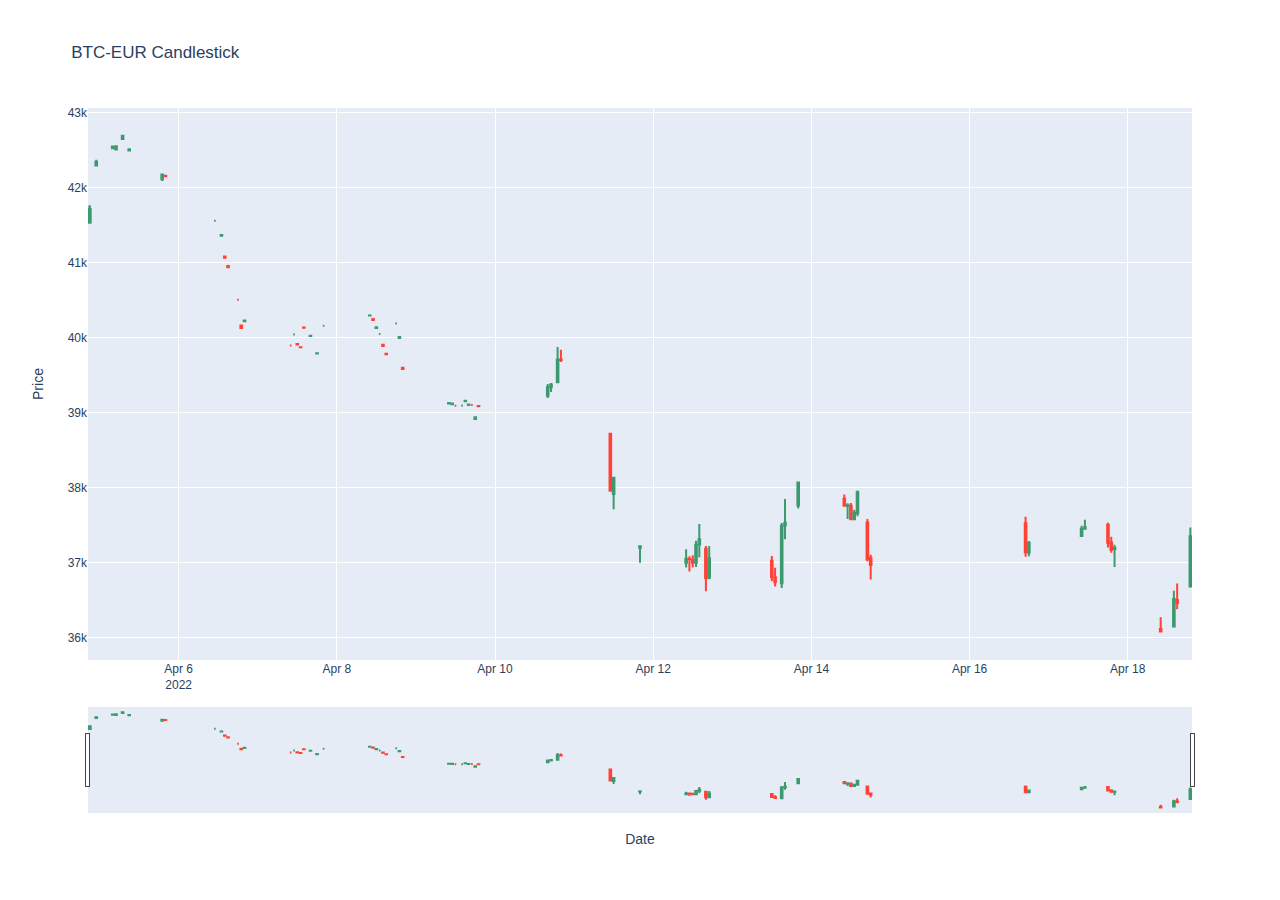
